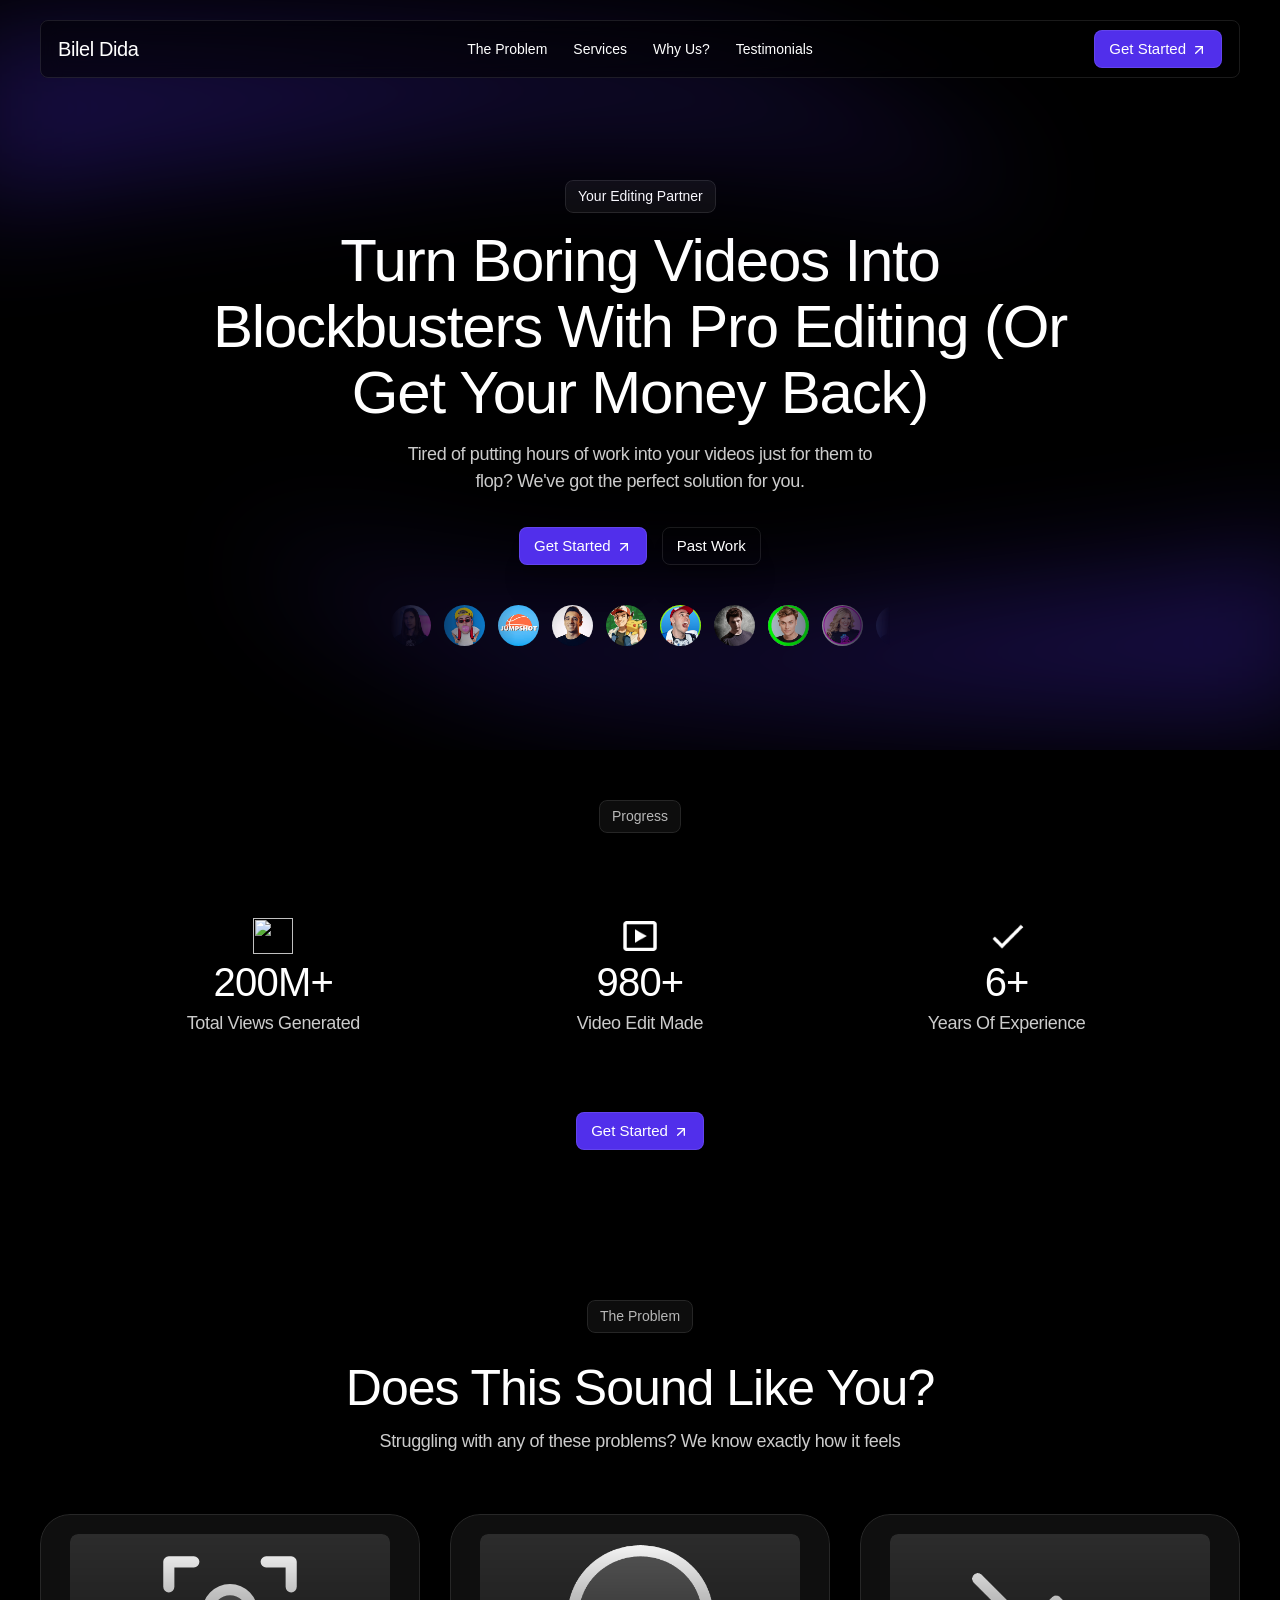
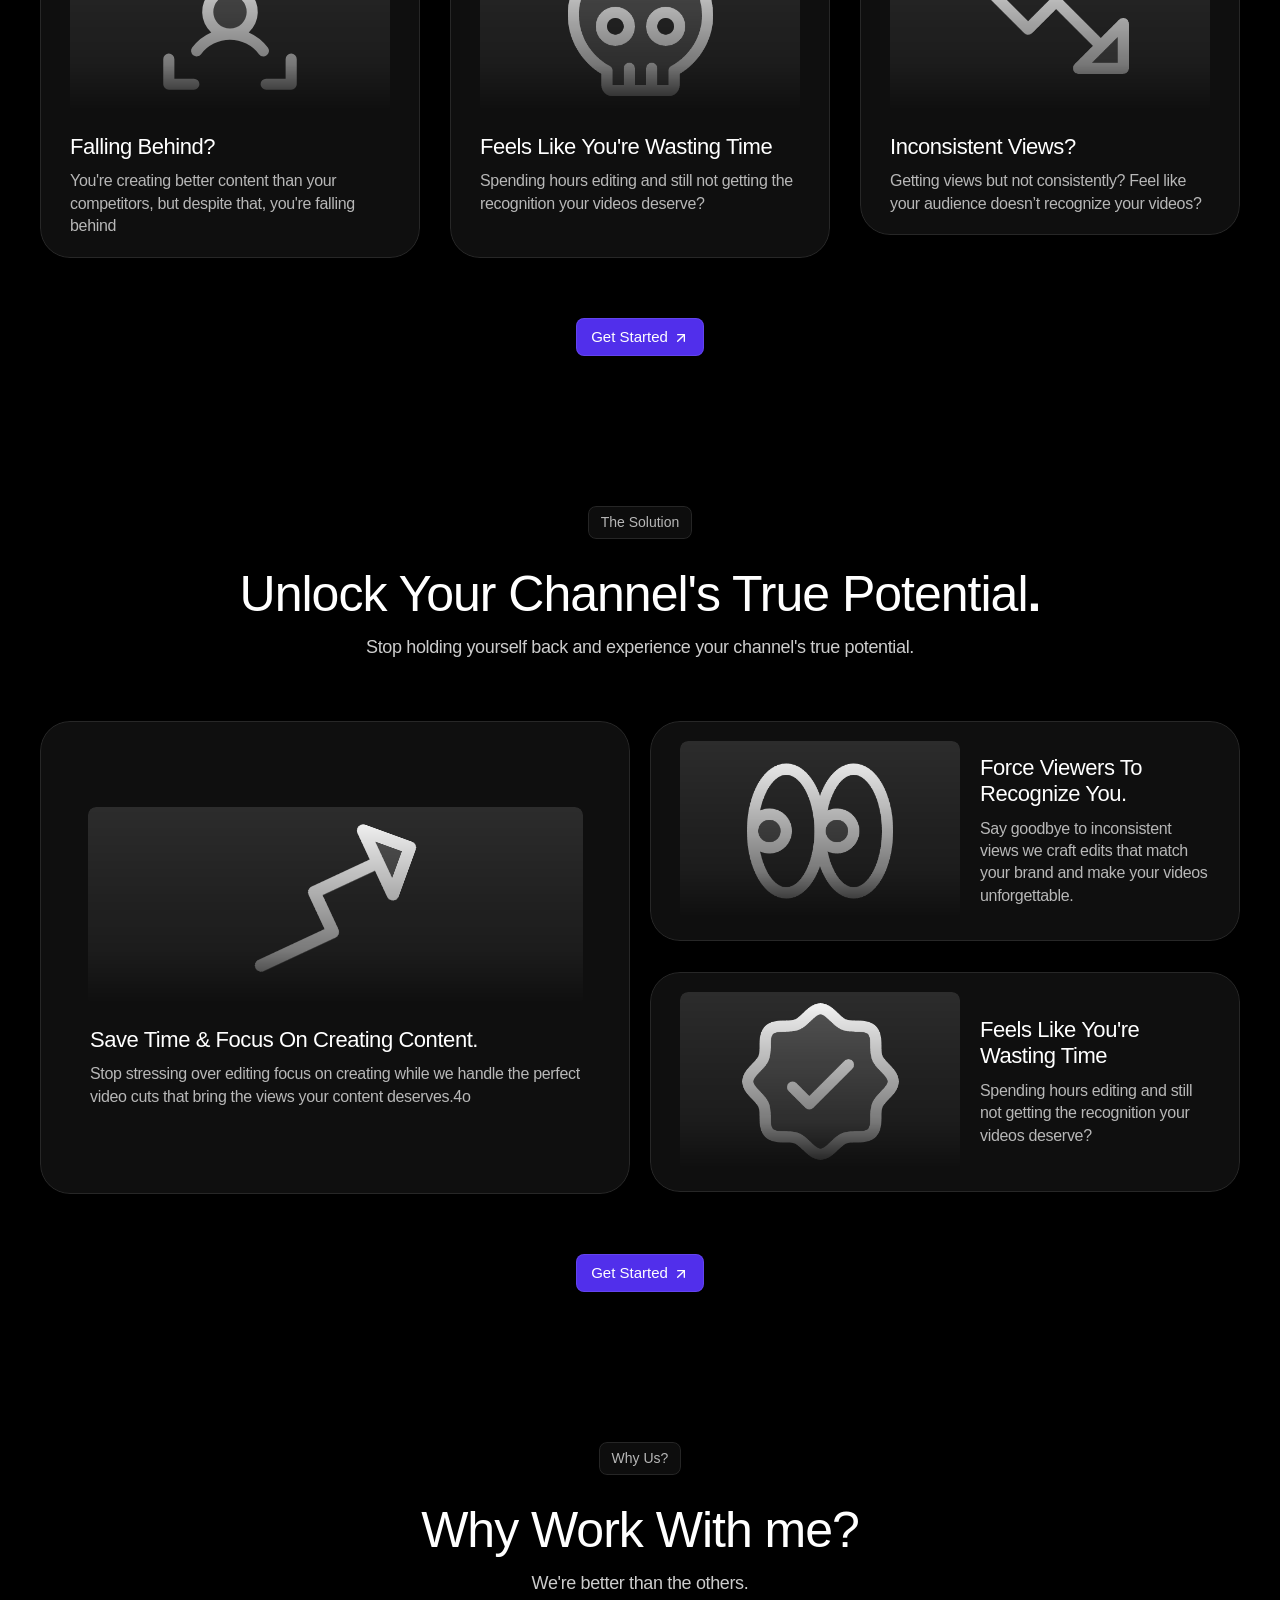
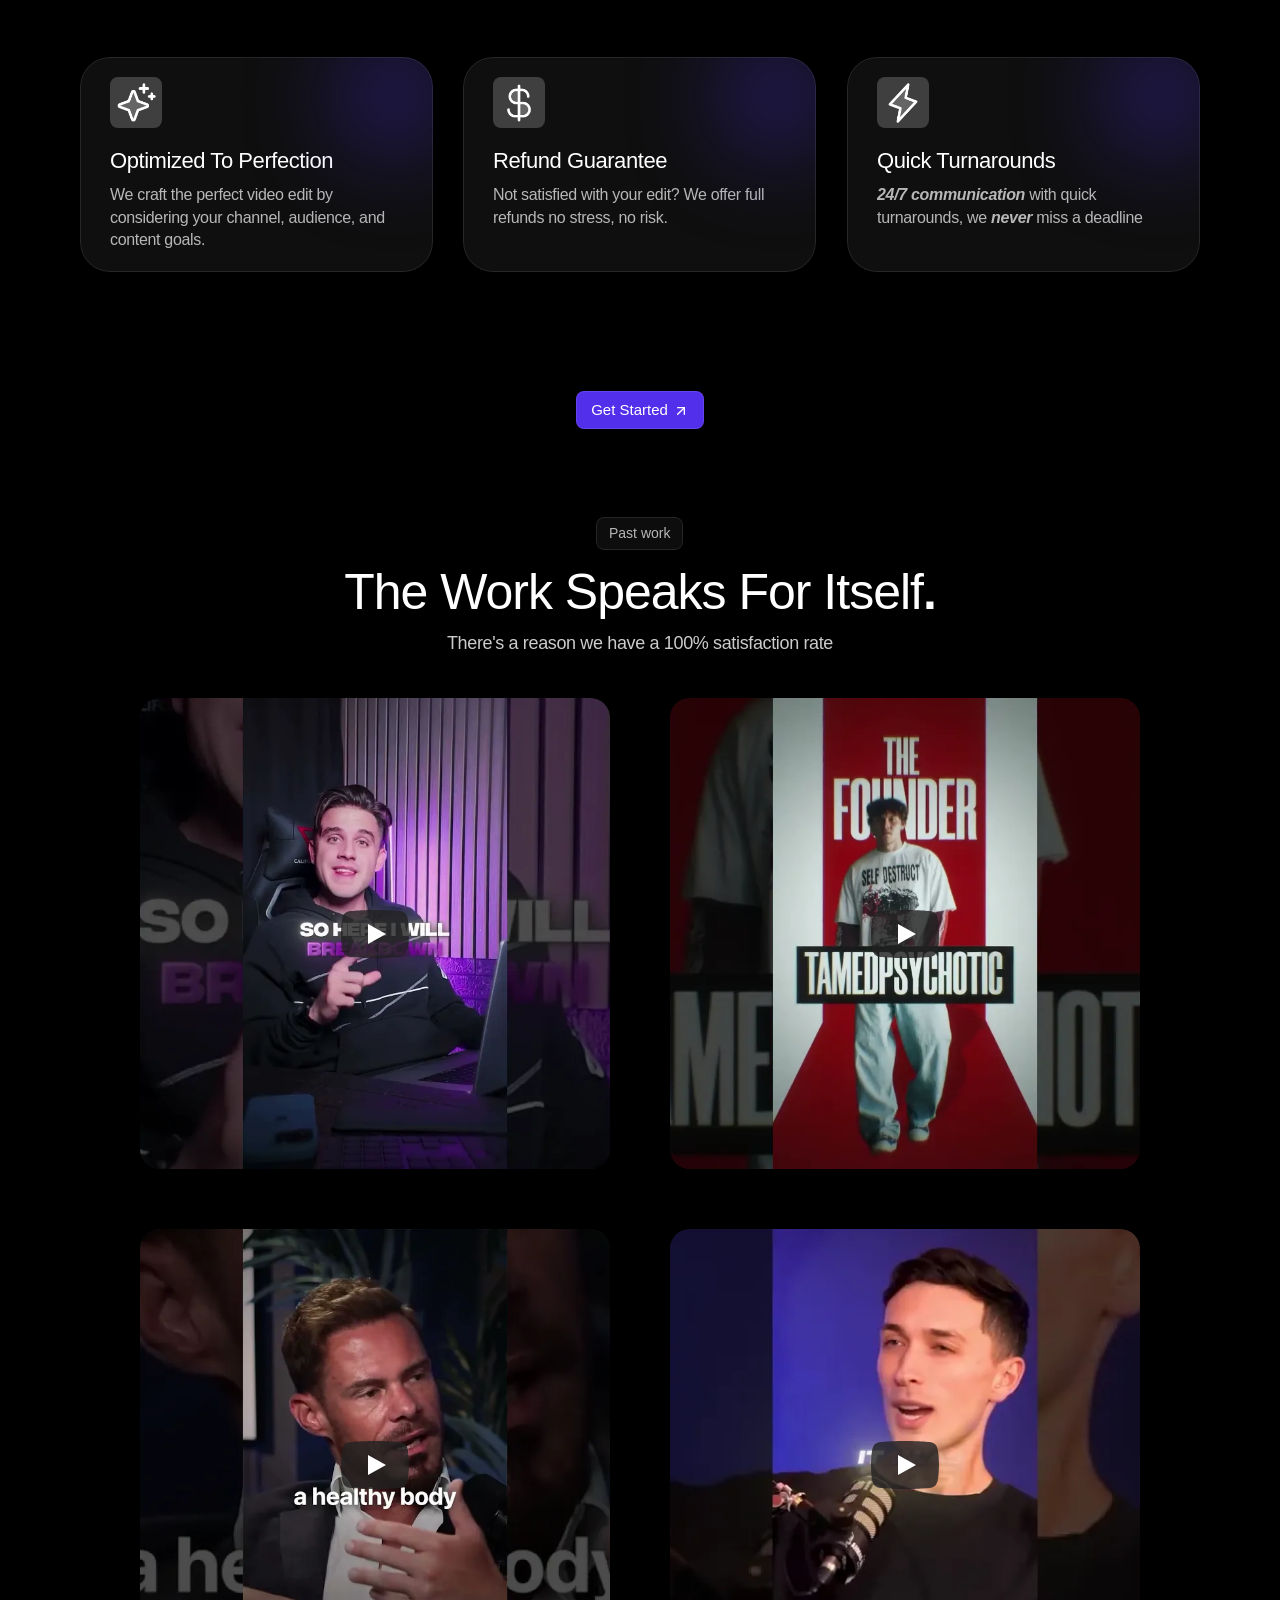
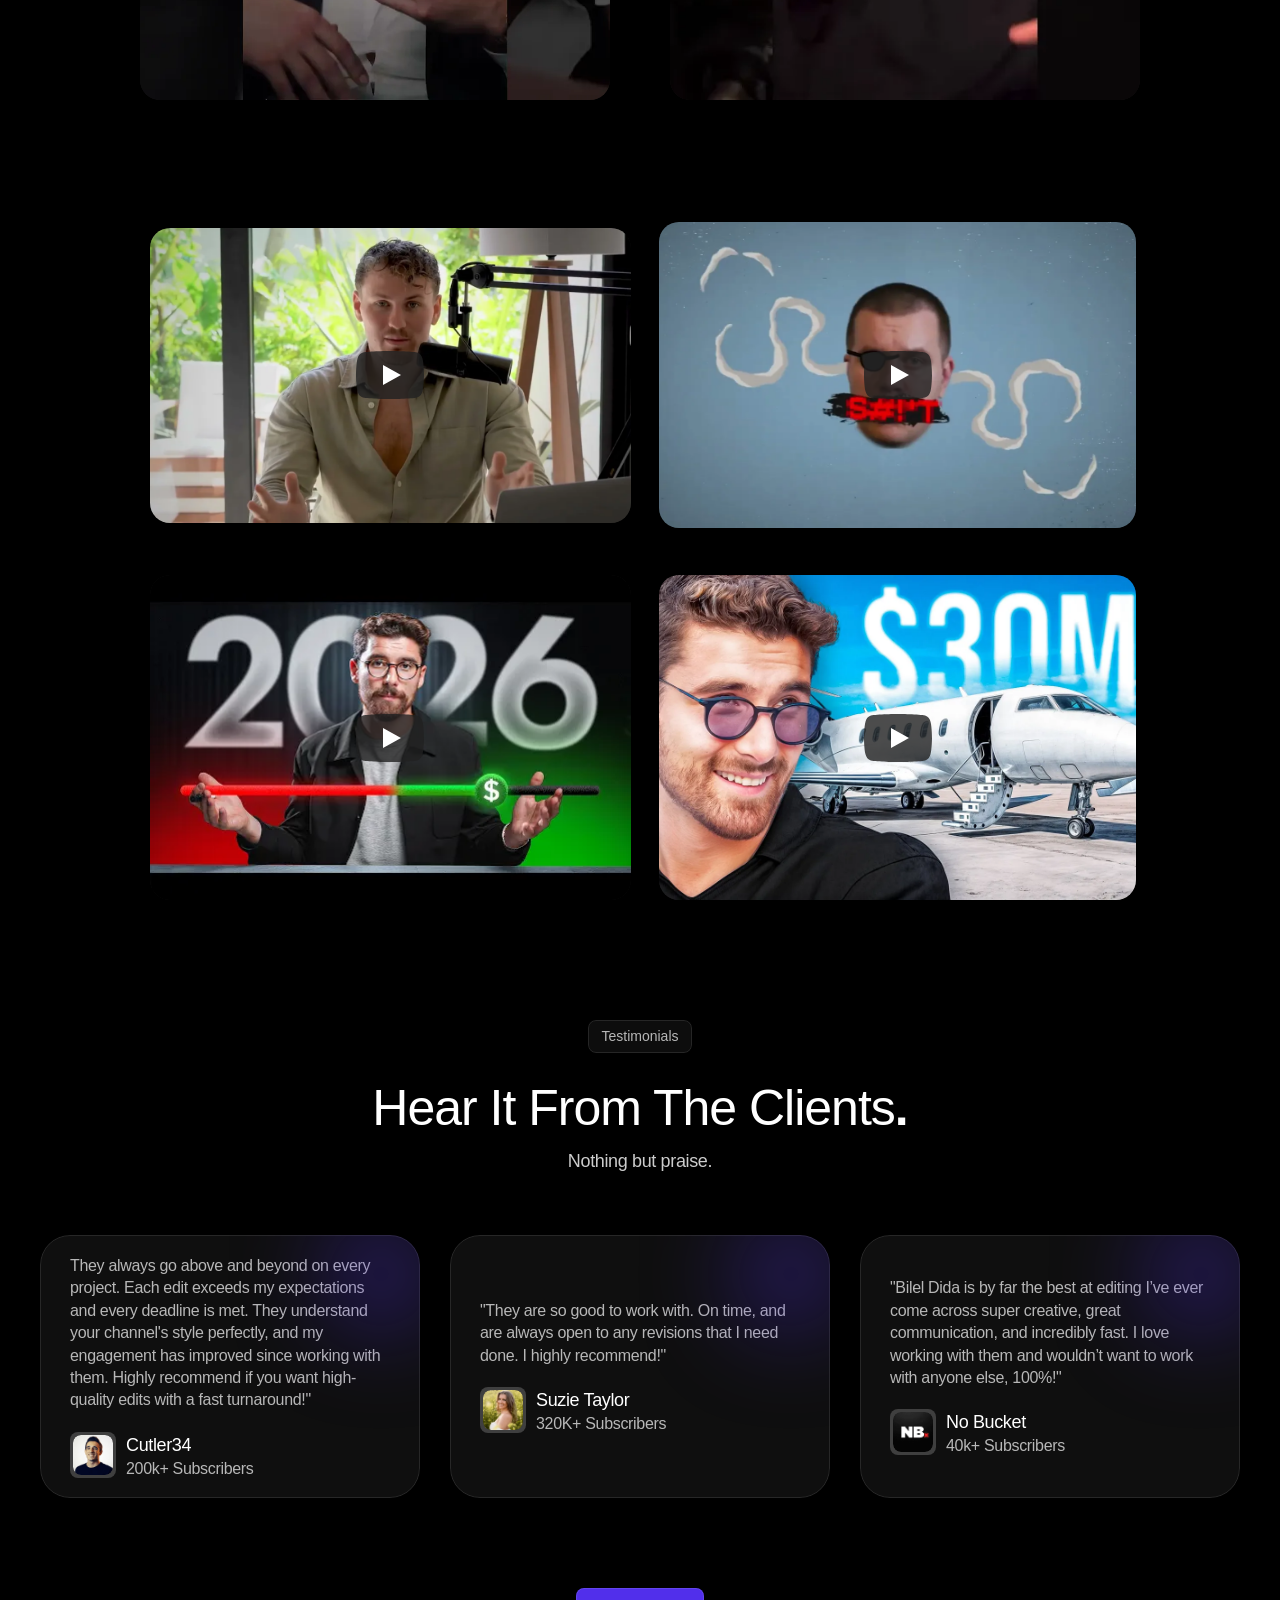
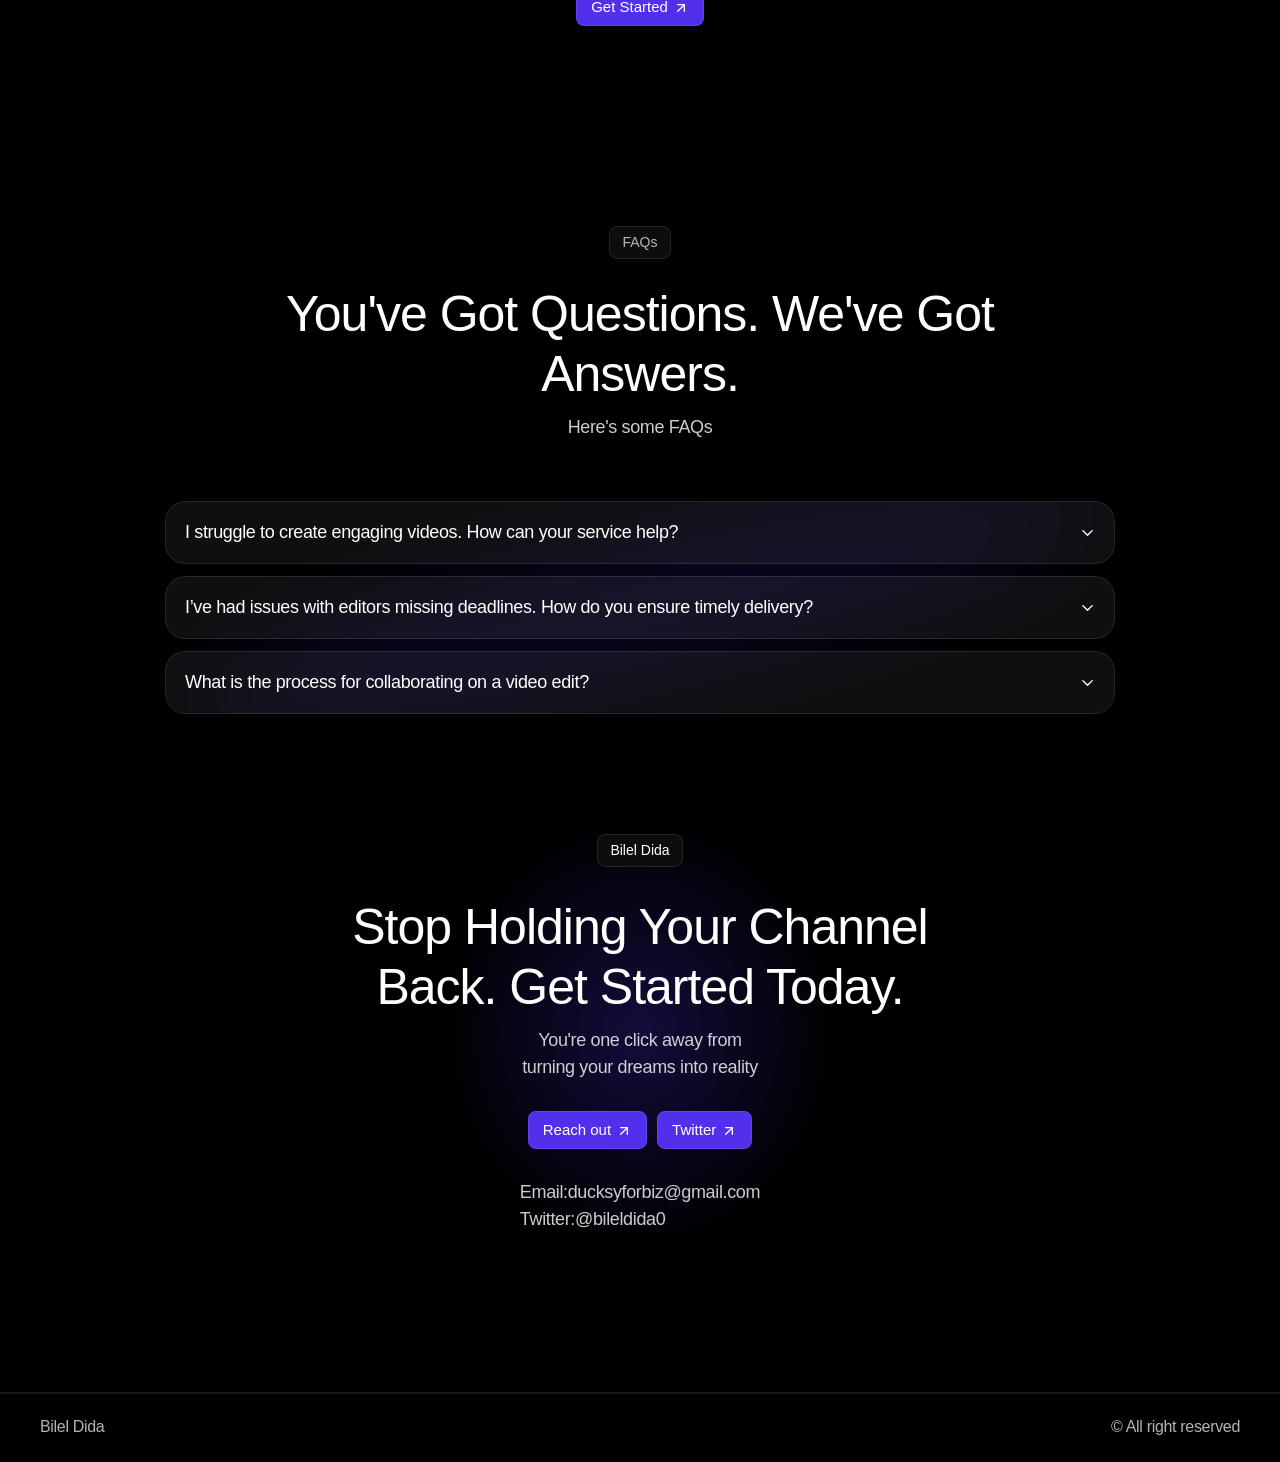
==== index.html @ e8bcdf97 "first commit" ====
<!DOCTYPE html>
<!-- saved from url=(0033)https://bileldida.framer.website/ -->
<html lang="en" class="lenis"><head><meta http-equiv="Content-Type" content="text/html; charset=UTF-8">
    
    
    
    
    <!-- Start of headStart -->
    
    <!-- End of headStart -->
    <meta name="viewport" content="width=device-width">
    <meta name="generator" content="Framer c07a8c1">
    <title>Bilel Dida</title>
    <meta name="description" content="I&#39;m Bilel Dida, the best video editor in the game I’ll transform your channel into a view generating machine If you’re struggling to get views or attention I’ve got the ultimate strategy to help you stand out in a sea of competition">
    <meta name="framer-search-index" content="https://framerusercontent.com/sites/5eOx90STNXnxfp9j3A7FW6/searchIndex-dTqCXp2DxsPP.json">
    <link href="https://framerusercontent.com/images/pCLYhoOaQGutYyhSRnwfJTlppA.jpg" rel="icon" media="(prefers-color-scheme: light)">
    <link href="https://framerusercontent.com/images/pCLYhoOaQGutYyhSRnwfJTlppA.jpg" rel="icon" media="(prefers-color-scheme: dark)">
    <!-- Open Graph / Facebook -->
    <meta property="og:type" content="website">
    <meta property="og:title" content="Bilel Dida">
    <meta property="og:description" content="I&#39;m Bilel Dida, the best video editor in the game I’ll transform your channel into a view generating machine If you’re struggling to get views or attention I’ve got the ultimate strategy to help you stand out in a sea of competition">
    <meta property="og:image" content="https://framerusercontent.com/images/pCLYhoOaQGutYyhSRnwfJTlppA.jpg">
    <!-- Twitter -->
    <meta name="twitter:card" content="summary_large_image">
    <meta name="twitter:title" content="Bilel Dida">
    <meta name="twitter:description" content="I&#39;m Bilel Dida, the best video editor in the game I’ll transform your channel into a view generating machine If you’re struggling to get views or attention I’ve got the ultimate strategy to help you stand out in a sea of competition">
    <meta name="twitter:image" content="https://framerusercontent.com/images/pCLYhoOaQGutYyhSRnwfJTlppA.jpg">
    
    <link href="https://fonts.gstatic.com/" rel="preconnect" crossorigin="">
    <meta name="robots" content="max-image-preview:large"><link rel="canonical" href="https://bileldida.framer.website/"><meta property="og:url" content="https://bileldida.framer.website/"><style data-framer-css-ssr-minified="" data-framer-components="framer-lib-cursors-host framer-fe1Wz PropertyOverrides framer-29eTa framer-520aC framer-BtUdh framer-cwn08 framer-XC06n framer-EeG1K framer-sWUNL framer-zQxPl framer-7VwST framer-A2rJT framer-ZNn6O framer-f8I3O framer-kuing framer-Xo44w framer-Kqdse framer-Hzat5 framer-pjs7r">html,body,#main{margin:0;padding:0;box-sizing:border-box}:root{-webkit-font-smoothing:antialiased;-moz-osx-font-smoothing:grayscale}*{box-sizing:border-box;-webkit-font-smoothing:inherit}h1,h2,h3,h4,h5,h6,p,figure{margin:0}body,input,textarea,select,button{font-size:12px;font-family:sans-serif}body{--token-b3ff2230-c5c0-41a8-b629-d659f479b689: rgb(0, 0, 0);--token-aea172f0-3396-4049-adec-6bcfa7c365ff: rgb(81, 47, 235);--token-92a1cea2-6d53-45ff-98da-32c110a8c3fc: rgb(255, 255, 255);--token-8c14519b-b926-46e8-8772-9a05cbede172: rgba(255, 255, 255, .7);--token-c9fc1380-5d14-49ab-960e-cc3a53f6f2d0: rgba(255, 255, 255, .06);--token-6839e435-35f3-4ab3-b723-e98c27e525bc: rgba(255, 255, 255, .1);--token-729f323b-4a85-474f-8f3a-c5c840127090: rgb(13, 13, 13);--token-667dfe34-ef33-4a0e-b107-e347ef5ffaa2: rgba(255, 255, 255, .15);--token-17c08985-425f-4b75-81e9-d1425ce278a8: rgba(255, 255, 255, .12);--token-161a5f1c-45d6-4b0d-83c5-2f276392762e: rgba(81, 47, 235, .7);--token-7d1aeb66-0d56-4f38-8bc3-f9e169a51b6e: rgba(255, 255, 255, .8);--token-061fde40-8df3-4a80-b54f-43767097cbb9: rgba(255, 255, 255, .2);--token-5e82b7fb-875b-478b-b151-baffd23609a0: rgba(255, 255, 255, .2);--token-b07f98ba-d294-46af-ad23-b848a3a1115d: rgb(49, 49, 49)}#__framer-badge-container{position:fixed;bottom:0;padding:20px;width:100%;display:flex;justify-content:right;pointer-events:none;z-index:314159}.__framer-badge{pointer-events:auto}@font-face{font-family:Outfit;font-style:normal;font-weight:300;font-display:swap;src:url(https://fonts.gstatic.com/s/outfit/v11/QGYvz_MVcBeNP4NJuktqQ4E.woff2) format("woff2");unicode-range:U+0100-02BA,U+02BD-02C5,U+02C7-02CC,U+02CE-02D7,U+02DD-02FF,U+0304,U+0308,U+0329,U+1D00-1DBF,U+1E00-1E9F,U+1EF2-1EFF,U+2020,U+20A0-20AB,U+20AD-20C0,U+2113,U+2C60-2C7F,U+A720-A7FF}@font-face{font-family:Outfit;font-style:normal;font-weight:300;font-display:swap;src:url(https://fonts.gstatic.com/s/outfit/v11/QGYvz_MVcBeNP4NJtEtq.woff2) format("woff2");unicode-range:U+0000-00FF,U+0131,U+0152-0153,U+02BB-02BC,U+02C6,U+02DA,U+02DC,U+0304,U+0308,U+0329,U+2000-206F,U+20AC,U+2122,U+2191,U+2193,U+2212,U+2215,U+FEFF,U+FFFD}@font-face{font-family:Outfit;font-style:normal;font-weight:400;font-display:swap;src:url(https://fonts.gstatic.com/s/outfit/v11/QGYvz_MVcBeNP4NJuktqQ4E.woff2) format("woff2");unicode-range:U+0100-02BA,U+02BD-02C5,U+02C7-02CC,U+02CE-02D7,U+02DD-02FF,U+0304,U+0308,U+0329,U+1D00-1DBF,U+1E00-1E9F,U+1EF2-1EFF,U+2020,U+20A0-20AB,U+20AD-20C0,U+2113,U+2C60-2C7F,U+A720-A7FF}@font-face{font-family:Outfit;font-style:normal;font-weight:400;font-display:swap;src:url(https://fonts.gstatic.com/s/outfit/v11/QGYvz_MVcBeNP4NJtEtq.woff2) format("woff2");unicode-range:U+0000-00FF,U+0131,U+0152-0153,U+02BB-02BC,U+02C6,U+02DA,U+02DC,U+0304,U+0308,U+0329,U+2000-206F,U+20AC,U+2122,U+2191,U+2193,U+2212,U+2215,U+FEFF,U+FFFD}@font-face{font-family:Outfit;font-style:normal;font-weight:500;font-display:swap;src:url(https://fonts.gstatic.com/s/outfit/v11/QGYvz_MVcBeNP4NJuktqQ4E.woff2) format("woff2");unicode-range:U+0100-02BA,U+02BD-02C5,U+02C7-02CC,U+02CE-02D7,U+02DD-02FF,U+0304,U+0308,U+0329,U+1D00-1DBF,U+1E00-1E9F,U+1EF2-1EFF,U+2020,U+20A0-20AB,U+20AD-20C0,U+2113,U+2C60-2C7F,U+A720-A7FF}@font-face{font-family:Outfit;font-style:normal;font-weight:500;font-display:swap;src:url(https://fonts.gstatic.com/s/outfit/v11/QGYvz_MVcBeNP4NJtEtq.woff2) format("woff2");unicode-range:U+0000-00FF,U+0131,U+0152-0153,U+02BB-02BC,U+02C6,U+02DA,U+02DC,U+0304,U+0308,U+0329,U+2000-206F,U+20AC,U+2122,U+2191,U+2193,U+2212,U+2215,U+FEFF,U+FFFD}@font-face{font-family:Outfit;font-style:normal;font-weight:700;font-display:swap;src:url(https://fonts.gstatic.com/s/outfit/v11/QGYvz_MVcBeNP4NJuktqQ4E.woff2) format("woff2");unicode-range:U+0100-02BA,U+02BD-02C5,U+02C7-02CC,U+02CE-02D7,U+02DD-02FF,U+0304,U+0308,U+0329,U+1D00-1DBF,U+1E00-1E9F,U+1EF2-1EFF,U+2020,U+20A0-20AB,U+20AD-20C0,U+2113,U+2C60-2C7F,U+A720-A7FF}@font-face{font-family:Outfit;font-style:normal;font-weight:700;font-display:swap;src:url(https://fonts.gstatic.com/s/outfit/v11/QGYvz_MVcBeNP4NJtEtq.woff2) format("woff2");unicode-range:U+0000-00FF,U+0131,U+0152-0153,U+02BB-02BC,U+02C6,U+02DA,U+02DC,U+0304,U+0308,U+0329,U+2000-206F,U+20AC,U+2122,U+2191,U+2193,U+2212,U+2215,U+FEFF,U+FFFD}@font-face{font-family:Inter;src:url(https://framerusercontent.com/assets/5vvr9Vy74if2I6bQbJvbw7SY1pQ.woff2);font-display:swap;font-style:normal;font-weight:400;unicode-range:U+0460-052F,U+1C80-1C88,U+20B4,U+2DE0-2DFF,U+A640-A69F,U+FE2E-FE2F}@font-face{font-family:Inter;src:url(https://framerusercontent.com/assets/EOr0mi4hNtlgWNn9if640EZzXCo.woff2);font-display:swap;font-style:normal;font-weight:400;unicode-range:U+0301,U+0400-045F,U+0490-0491,U+04B0-04B1,U+2116}@font-face{font-family:Inter;src:url(https://framerusercontent.com/assets/Y9k9QrlZAqio88Klkmbd8VoMQc.woff2);font-display:swap;font-style:normal;font-weight:400;unicode-range:U+1F00-1FFF}@font-face{font-family:Inter;src:url(https://framerusercontent.com/assets/OYrD2tBIBPvoJXiIHnLoOXnY9M.woff2);font-display:swap;font-style:normal;font-weight:400;unicode-range:U+0370-03FF}@font-face{font-family:Inter;src:url(https://framerusercontent.com/assets/JeYwfuaPfZHQhEG8U5gtPDZ7WQ.woff2);font-display:swap;font-style:normal;font-weight:400;unicode-range:U+0100-024F,U+0259,U+1E00-1EFF,U+2020,U+20A0-20AB,U+20AD-20CF,U+2113,U+2C60-2C7F,U+A720-A7FF}@font-face{font-family:Inter;src:url(https://framerusercontent.com/assets/vQyevYAyHtARFwPqUzQGpnDs.woff2);font-display:swap;font-style:normal;font-weight:400;unicode-range:U+0000-00FF,U+0131,U+0152-0153,U+02BB-02BC,U+02C6,U+02DA,U+02DC,U+2000-206F,U+2074,U+20AC,U+2122,U+2191,U+2193,U+2212,U+2215,U+FEFF,U+FFFD}@font-face{font-family:Inter;src:url(https://framerusercontent.com/assets/b6Y37FthZeALduNqHicBT6FutY.woff2);font-display:swap;font-style:normal;font-weight:400;unicode-range:U+0102-0103,U+0110-0111,U+0128-0129,U+0168-0169,U+01A0-01A1,U+01AF-01B0,U+1EA0-1EF9,U+20AB}@font-face{font-family:Inter;src:url(https://framerusercontent.com/assets/DpPBYI0sL4fYLgAkX8KXOPVt7c.woff2);font-display:swap;font-style:normal;font-weight:700;unicode-range:U+0460-052F,U+1C80-1C88,U+20B4,U+2DE0-2DFF,U+A640-A69F,U+FE2E-FE2F}@font-face{font-family:Inter;src:url(https://framerusercontent.com/assets/4RAEQdEOrcnDkhHiiCbJOw92Lk.woff2);font-display:swap;font-style:normal;font-weight:700;unicode-range:U+0301,U+0400-045F,U+0490-0491,U+04B0-04B1,U+2116}@font-face{font-family:Inter;src:url(https://framerusercontent.com/assets/1K3W8DizY3v4emK8Mb08YHxTbs.woff2);font-display:swap;font-style:normal;font-weight:700;unicode-range:U+1F00-1FFF}@font-face{font-family:Inter;src:url(https://framerusercontent.com/assets/tUSCtfYVM1I1IchuyCwz9gDdQ.woff2);font-display:swap;font-style:normal;font-weight:700;unicode-range:U+0370-03FF}@font-face{font-family:Inter;src:url(https://framerusercontent.com/assets/VgYFWiwsAC5OYxAycRXXvhze58.woff2);font-display:swap;font-style:normal;font-weight:700;unicode-range:U+0100-024F,U+0259,U+1E00-1EFF,U+2020,U+20A0-20AB,U+20AD-20CF,U+2113,U+2C60-2C7F,U+A720-A7FF}@font-face{font-family:Inter;src:url(https://framerusercontent.com/assets/DXD0Q7LSl7HEvDzucnyLnGBHM.woff2);font-display:swap;font-style:normal;font-weight:700;unicode-range:U+0000-00FF,U+0131,U+0152-0153,U+02BB-02BC,U+02C6,U+02DA,U+02DC,U+2000-206F,U+2074,U+20AC,U+2122,U+2191,U+2193,U+2212,U+2215,U+FEFF,U+FFFD}@font-face{font-family:Inter;src:url(https://framerusercontent.com/assets/GIryZETIX4IFypco5pYZONKhJIo.woff2);font-display:swap;font-style:normal;font-weight:700;unicode-range:U+0102-0103,U+0110-0111,U+0128-0129,U+0168-0169,U+01A0-01A1,U+01AF-01B0,U+1EA0-1EF9,U+20AB}@font-face{font-family:Inter;src:url(https://framerusercontent.com/assets/H89BbHkbHDzlxZzxi8uPzTsp90.woff2);font-display:swap;font-style:italic;font-weight:700;unicode-range:U+0460-052F,U+1C80-1C88,U+20B4,U+2DE0-2DFF,U+A640-A69F,U+FE2E-FE2F}@font-face{font-family:Inter;src:url(https://framerusercontent.com/assets/u6gJwDuwB143kpNK1T1MDKDWkMc.woff2);font-display:swap;font-style:italic;font-weight:700;unicode-range:U+0301,U+0400-045F,U+0490-0491,U+04B0-04B1,U+2116}@font-face{font-family:Inter;src:url(https://framerusercontent.com/assets/43sJ6MfOPh1LCJt46OvyDuSbA6o.woff2);font-display:swap;font-style:italic;font-weight:700;unicode-range:U+1F00-1FFF}@font-face{font-family:Inter;src:url(https://framerusercontent.com/assets/wccHG0r4gBDAIRhfHiOlq6oEkqw.woff2);font-display:swap;font-style:italic;font-weight:700;unicode-range:U+0370-03FF}@font-face{font-family:Inter;src:url(https://framerusercontent.com/assets/WZ367JPwf9bRW6LdTHN8rXgSjw.woff2);font-display:swap;font-style:italic;font-weight:700;unicode-range:U+0100-024F,U+0259,U+1E00-1EFF,U+2020,U+20A0-20AB,U+20AD-20CF,U+2113,U+2C60-2C7F,U+A720-A7FF}@font-face{font-family:Inter;src:url(https://framerusercontent.com/assets/QxmhnWTzLtyjIiZcfaLIJ8EFBXU.woff2);font-display:swap;font-style:italic;font-weight:700;unicode-range:U+0000-00FF,U+0131,U+0152-0153,U+02BB-02BC,U+02C6,U+02DA,U+02DC,U+2000-206F,U+2074,U+20AC,U+2122,U+2191,U+2193,U+2212,U+2215,U+FEFF,U+FFFD}@font-face{font-family:Inter;src:url(https://framerusercontent.com/assets/2A4Xx7CngadFGlVV4xrO06OBHY.woff2);font-display:swap;font-style:italic;font-weight:700;unicode-range:U+0102-0103,U+0110-0111,U+0128-0129,U+0168-0169,U+01A0-01A1,U+01AF-01B0,U+1EA0-1EF9,U+20AB}@font-face{font-family:Inter;src:url(https://framerusercontent.com/assets/CfMzU8w2e7tHgF4T4rATMPuWosA.woff2);font-display:swap;font-style:italic;font-weight:400;unicode-range:U+0460-052F,U+1C80-1C88,U+20B4,U+2DE0-2DFF,U+A640-A69F,U+FE2E-FE2F}@font-face{font-family:Inter;src:url(https://framerusercontent.com/assets/867QObYax8ANsfX4TGEVU9YiCM.woff2);font-display:swap;font-style:italic;font-weight:400;unicode-range:U+0301,U+0400-045F,U+0490-0491,U+04B0-04B1,U+2116}@font-face{font-family:Inter;src:url(https://framerusercontent.com/assets/Oyn2ZbENFdnW7mt2Lzjk1h9Zb9k.woff2);font-display:swap;font-style:italic;font-weight:400;unicode-range:U+1F00-1FFF}@font-face{font-family:Inter;src:url(https://framerusercontent.com/assets/cdAe8hgZ1cMyLu9g005pAW3xMo.woff2);font-display:swap;font-style:italic;font-weight:400;unicode-range:U+0370-03FF}@font-face{font-family:Inter;src:url(https://framerusercontent.com/assets/DOfvtmE1UplCq161m6Hj8CSQYg.woff2);font-display:swap;font-style:italic;font-weight:400;unicode-range:U+0100-024F,U+0259,U+1E00-1EFF,U+2020,U+20A0-20AB,U+20AD-20CF,U+2113,U+2C60-2C7F,U+A720-A7FF}@font-face{font-family:Inter;src:url(https://framerusercontent.com/assets/vFzuJY0c65av44uhEKB6vyjFMg.woff2);font-display:swap;font-style:italic;font-weight:400;unicode-range:U+0000-00FF,U+0131,U+0152-0153,U+02BB-02BC,U+02C6,U+02DA,U+02DC,U+2000-206F,U+2074,U+20AC,U+2122,U+2191,U+2193,U+2212,U+2215,U+FEFF,U+FFFD}@font-face{font-family:Inter;src:url(https://framerusercontent.com/assets/tKtBcDnBMevsEEJKdNGhhkLzYo.woff2);font-display:swap;font-style:italic;font-weight:400;unicode-range:U+0102-0103,U+0110-0111,U+0128-0129,U+0168-0169,U+01A0-01A1,U+01AF-01B0,U+1EA0-1EF9,U+20AB}@font-face{font-family:Satoshi;src:url(https://framerusercontent.com/third-party-assets/fontshare/wf/TTX2Z3BF3P6Y5BQT3IV2VNOK6FL22KUT/7QYRJOI3JIMYHGY6CH7SOIFRQLZOLNJ6/KFIAZD4RUMEZIYV6FQ3T3GP5PDBDB6JY.woff2);font-display:swap;font-style:normal;font-weight:400}@font-face{font-family:Outfit Placeholder;src:local("Arial");ascent-override:99.94%;descent-override:25.98%;line-gap-override:0%;size-adjust:100.06%}@font-face{font-family:Inter Placeholder;src:local("Arial");ascent-override:89.79%;descent-override:22.36%;line-gap-override:0%;size-adjust:107.89%}@font-face{font-family:Satoshi Placeholder;src:local("Arial");ascent-override:102.23%;descent-override:24.29%;line-gap-override:10.12%;size-adjust:98.8%}body{--framer-will-change-override: none}@supports (background: -webkit-named-image(i)) and (not (grid-template-rows: subgrid)){body{--framer-will-change-override: transform}}[data-framer-component-type]{position:absolute}[data-framer-component-type=Text]{cursor:inherit}[data-framer-component-text-autosized] *{white-space:pre}[data-framer-component-type=Text]>*{text-align:var(--framer-text-alignment, start)}[data-framer-component-type=Text] span span,[data-framer-component-type=Text] p span,[data-framer-component-type=Text] h1 span,[data-framer-component-type=Text] h2 span,[data-framer-component-type=Text] h3 span,[data-framer-component-type=Text] h4 span,[data-framer-component-type=Text] h5 span,[data-framer-component-type=Text] h6 span{display:block}[data-framer-component-type=Text] span span span,[data-framer-component-type=Text] p span span,[data-framer-component-type=Text] h1 span span,[data-framer-component-type=Text] h2 span span,[data-framer-component-type=Text] h3 span span,[data-framer-component-type=Text] h4 span span,[data-framer-component-type=Text] h5 span span,[data-framer-component-type=Text] h6 span span{display:unset}[data-framer-component-type=Text] div div span,[data-framer-component-type=Text] a div span,[data-framer-component-type=Text] span span span,[data-framer-component-type=Text] p span span,[data-framer-component-type=Text] h1 span span,[data-framer-component-type=Text] h2 span span,[data-framer-component-type=Text] h3 span span,[data-framer-component-type=Text] h4 span span,[data-framer-component-type=Text] h5 span span,[data-framer-component-type=Text] h6 span span,[data-framer-component-type=Text] a{font-family:var(--font-family);font-style:var(--font-style);font-weight:min(calc(var(--framer-font-weight-increase, 0) + var(--font-weight, 400)),900);color:var(--text-color);letter-spacing:var(--letter-spacing);font-size:var(--font-size);text-transform:var(--text-transform);text-decoration:var(--text-decoration);line-height:var(--line-height)}[data-framer-component-type=Text] div div span,[data-framer-component-type=Text] a div span,[data-framer-component-type=Text] span span span,[data-framer-component-type=Text] p span span,[data-framer-component-type=Text] h1 span span,[data-framer-component-type=Text] h2 span span,[data-framer-component-type=Text] h3 span span,[data-framer-component-type=Text] h4 span span,[data-framer-component-type=Text] h5 span span,[data-framer-component-type=Text] h6 span span,[data-framer-component-type=Text] a{--font-family: var(--framer-font-family);--font-style: var(--framer-font-style);--font-weight: var(--framer-font-weight);--text-color: var(--framer-text-color);--letter-spacing: var(--framer-letter-spacing);--font-size: var(--framer-font-size);--text-transform: var(--framer-text-transform);--text-decoration: var(--framer-text-decoration);--line-height: var(--framer-line-height)}[data-framer-component-type=Text] a,[data-framer-component-type=Text] a div span,[data-framer-component-type=Text] a span span span,[data-framer-component-type=Text] a p span span,[data-framer-component-type=Text] a h1 span span,[data-framer-component-type=Text] a h2 span span,[data-framer-component-type=Text] a h3 span span,[data-framer-component-type=Text] a h4 span span,[data-framer-component-type=Text] a h5 span span,[data-framer-component-type=Text] a h6 span span{--font-family: var(--framer-link-font-family, var(--framer-font-family));--font-style: var(--framer-link-font-style, var(--framer-font-style));--font-weight: var(--framer-link-font-weight, var(--framer-font-weight));--text-color: var(--framer-link-text-color, var(--framer-text-color));--font-size: var(--framer-link-font-size, var(--framer-font-size));--text-transform: var(--framer-link-text-transform, var(--framer-text-transform));--text-decoration: var(--framer-link-text-decoration, var(--framer-text-decoration))}[data-framer-component-type=Text] a:hover,[data-framer-component-type=Text] a div span:hover,[data-framer-component-type=Text] a span span span:hover,[data-framer-component-type=Text] a p span span:hover,[data-framer-component-type=Text] a h1 span span:hover,[data-framer-component-type=Text] a h2 span span:hover,[data-framer-component-type=Text] a h3 span span:hover,[data-framer-component-type=Text] a h4 span span:hover,[data-framer-component-type=Text] a h5 span span:hover,[data-framer-component-type=Text] a h6 span span:hover{--font-family: var(--framer-link-hover-font-family, var(--framer-link-font-family, var(--framer-font-family)));--font-style: var(--framer-link-hover-font-style, var(--framer-link-font-style, var(--framer-font-style)));--font-weight: var(--framer-link-hover-font-weight, var(--framer-link-font-weight, var(--framer-font-weight)));--text-color: var(--framer-link-hover-text-color, var(--framer-link-text-color, var(--framer-text-color)));--font-size: var(--framer-link-hover-font-size, var(--framer-link-font-size, var(--framer-font-size)));--text-transform: var(--framer-link-hover-text-transform, var(--framer-link-text-transform, var(--framer-text-transform)));--text-decoration: var(--framer-link-hover-text-decoration, var(--framer-link-text-decoration, var(--framer-text-decoration)))}[data-framer-component-type=Text].isCurrent a,[data-framer-component-type=Text].isCurrent a div span,[data-framer-component-type=Text].isCurrent a span span span,[data-framer-component-type=Text].isCurrent a p span span,[data-framer-component-type=Text].isCurrent a h1 span span,[data-framer-component-type=Text].isCurrent a h2 span span,[data-framer-component-type=Text].isCurrent a h3 span span,[data-framer-component-type=Text].isCurrent a h4 span span,[data-framer-component-type=Text].isCurrent a h5 span span,[data-framer-component-type=Text].isCurrent a h6 span span{--font-family: var(--framer-link-current-font-family, var(--framer-link-font-family, var(--framer-font-family)));--font-style: var(--framer-link-current-font-style, var(--framer-link-font-style, var(--framer-font-style)));--font-weight: var(--framer-link-current-font-weight, var(--framer-link-font-weight, var(--framer-font-weight)));--text-color: var(--framer-link-current-text-color, var(--framer-link-text-color, var(--framer-text-color)));--font-size: var(--framer-link-current-font-size, var(--framer-link-font-size, var(--framer-font-size)));--text-transform: var(--framer-link-current-text-transform, var(--framer-link-text-transform, var(--framer-text-transform)));--text-decoration: var(--framer-link-current-text-decoration, var(--framer-link-text-decoration, var(--framer-text-decoration)))}p.framer-text,div.framer-text,figure.framer-text,h1.framer-text,h2.framer-text,h3.framer-text,h4.framer-text,h5.framer-text,h6.framer-text,ol.framer-text,ul.framer-text{margin:0;padding:0}p.framer-text,div.framer-text,h1.framer-text,h2.framer-text,h3.framer-text,h4.framer-text,h5.framer-text,h6.framer-text,li.framer-text,ol.framer-text,ul.framer-text,span.framer-text:not([data-text-fill]){font-family:var(--framer-blockquote-font-family, var(--framer-font-family, Inter, Inter Placeholder, sans-serif));font-style:var(--framer-blockquote-font-style, var(--framer-font-style, normal));font-weight:var(--framer-blockquote-font-weight, var(--framer-font-weight, 400));color:var(--framer-blockquote-text-color, var(--framer-text-color, #000));font-size:calc(var(--framer-blockquote-font-size, var(--framer-font-size, 16px)) * var(--framer-font-size-scale, 1));letter-spacing:var(--framer-blockquote-letter-spacing, var(--framer-letter-spacing, 0));text-transform:var(--framer-blockquote-text-transform, var(--framer-text-transform, none));text-decoration:var(--framer-blockquote-text-decoration, var(--framer-text-decoration, none));line-height:var(--framer-blockquote-line-height, var(--framer-line-height, 1.2em));text-align:var(--framer-blockquote-text-alignment, var(--framer-text-alignment, start));-webkit-text-stroke-width:var(--framer-text-stroke-width, initial);-webkit-text-stroke-color:var(--framer-text-stroke-color, initial);-moz-font-feature-settings:var(--framer-font-open-type-features, initial);-webkit-font-feature-settings:var(--framer-font-open-type-features, initial);font-feature-settings:var(--framer-font-open-type-features, initial);font-variation-settings:var(--framer-font-variation-axes, normal);text-wrap:var(--framer-text-wrap-override, var(--framer-text-wrap))}@supports not (color: color(display-p3 1 1 1)){p.framer-text,div.framer-text,h1.framer-text,h2.framer-text,h3.framer-text,h4.framer-text,h5.framer-text,h6.framer-text,li.framer-text,ol.framer-text,ul.framer-text,span.framer-text:not([data-text-fill]){color:var(--framer-blockquote-text-color-rgb, var(--framer-blockquote-text-color, var(--framer-text-color-rgb, var(--framer-text-color, #000))));-webkit-text-stroke-color:var(--framer-text-stroke-color-rgb, var(--framer-text-stroke-color, initial))}}.framer-fit-text .framer-text{white-space:nowrap;white-space-collapse:preserve}strong.framer-text{font-family:var(--framer-blockquote-font-family-bold, var(--framer-font-family-bold));font-style:var(--framer-blockquote-font-style-bold, var(--framer-font-style-bold));font-weight:var(--framer-blockquote-font-weight-bold, var(--framer-font-weight-bold, bolder));font-variation-settings:var(--framer-blockquote-font-variation-axes-bold, var(--framer-font-variation-axes-bold))}em.framer-text{font-family:var(--framer-blockquote-font-family-italic, var(--framer-font-family-italic));font-style:var(--framer-blockquote-font-style-italic, var(--framer-font-style-italic, italic));font-weight:var(--framer-blockquote-font-weight-italic, var(--framer-font-weight-italic));font-variation-settings:var(--framer-blockquote-font-variation-axes-italic, var(--framer-font-variation-axes-italic))}em.framer-text>strong.framer-text{font-family:var(--framer-blockquote-font-family-bold-italic, var(--framer-font-family-bold-italic));font-style:var(--framer-blockquote-font-style-bold-italic, var(--framer-font-style-bold-italic, italic));font-weight:var(--framer-blockquote-font-weight-bold-italic, var(--framer-font-weight-bold-italic, bolder));font-variation-settings:var(--framer-blockquote-font-variation-axes-bold-italic, var(--framer-font-variation-axes-bold-italic))}p.framer-text:not(:first-child),div.framer-text:not(:first-child),h1.framer-text:not(:first-child),h2.framer-text:not(:first-child),h3.framer-text:not(:first-child),h4.framer-text:not(:first-child),h5.framer-text:not(:first-child),h6.framer-text:not(:first-child),ol.framer-text:not(:first-child),ul.framer-text:not(:first-child),blockquote.framer-text:not(:first-child),table.framer-text:not(:first-child),figure.framer-text:not(:first-child),.framer-image.framer-text:not(:first-child){margin-top:var(--framer-blockquote-paragraph-spacing, var(--framer-paragraph-spacing, 0))}li.framer-text>ul.framer-text:nth-child(2),li.framer-text>ol.framer-text:nth-child(2){margin-top:0}.framer-text[data-text-fill]{display:inline-block;background-clip:text;-webkit-background-clip:text;-webkit-text-fill-color:transparent;padding:max(0em,calc(calc(1.3em - var(--framer-blockquote-line-height, var(--framer-line-height, 1.3em))) / 2));margin:min(0em,calc(calc(1.3em - var(--framer-blockquote-line-height, var(--framer-line-height, 1.3em))) / -2))}code.framer-text,code.framer-text span.framer-text:not([data-text-fill]){font-family:var(--framer-code-font-family, var(--framer-font-family, Inter, Inter Placeholder, sans-serif));font-style:var(--framer-blockquote-font-style, var(--framer-code-font-style, var(--framer-font-style, normal)));font-weight:var(--framer-blockquote-font-weight, var(--framer-code-font-weight, var(--framer-font-weight, 400)));color:var(--framer-blockquote-text-color, var(--framer-code-text-color, var(--framer-text-color, #000)));font-size:calc(var(--framer-blockquote-font-size, var(--framer-font-size, 16px)) * var(--framer-font-size-scale, 1));letter-spacing:var(--framer-blockquote-letter-spacing, var(--framer-letter-spacing, 0));line-height:var(--framer-blockquote-line-height, var(--framer-line-height, 1.2em))}@supports not (color: color(display-p3 1 1 1)){code.framer-text,code.framer-text span.framer-text:not([data-text-fill]){color:var(--framer-blockquote-text-color-rgb, var(--framer-blockquote-text-color, var(--framer-code-text-color-rgb, var(--framer-code-text-color, var(--framer-text-color-rgb, var(--framer-text-color, #000))))))}}blockquote.framer-text{margin-block-start:initial;margin-block-end:initial;margin-inline-start:initial;margin-inline-end:initial;unicode-bidi:initial}a.framer-text,a.framer-text span.framer-text:not([data-text-fill]),span.framer-text[data-nested-link],span.framer-text[data-nested-link] span.framer-text:not([data-text-fill]){font-family:var(--framer-blockquote-font-family, var(--framer-link-font-family, var(--framer-font-family, Inter, Inter Placeholder, sans-serif)));font-style:var(--framer-blockquote-font-style, var(--framer-link-font-style, var(--framer-font-style, normal)));font-weight:var(--framer-blockquote-font-weight, var(--framer-link-font-weight, var(--framer-font-weight, 400)));color:var(--framer-blockquote-text-color, var(--framer-link-text-color, var(--framer-text-color, #000)));font-size:calc(var(--framer-blockquote-font-size, var(--framer-font-size, 16px)) * var(--framer-font-size-scale, 1));text-transform:var(--framer-blockquote-text-transform, var(--framer-link-text-transform, var(--framer-text-transform, none)));text-decoration:var(--framer-blockquote-text-decoration, var(--framer-link-text-decoration, var(--framer-text-decoration, none)));cursor:var(--framer-custom-cursors, pointer)}@supports not (color: color(display-p3 1 1 1)){a.framer-text,a.framer-text span.framer-text:not([data-text-fill]),span.framer-text[data-nested-link],span.framer-text[data-nested-link] span.framer-text:not([data-text-fill]){color:var(--framer-blockquote-text-color-rgb, var(--framer-blockquote-text-color, var(--framer-link-text-color-rgb, var(--framer-link-text-color, var(--framer-text-color-rgb, var(--framer-text-color, #000))))))}}code.framer-text a.framer-text,code.framer-text a.framer-text span.framer-text:not([data-text-fill]),code.framer-text span.framer-text[data-nested-link],code.framer-text span.framer-text[data-nested-link] span.framer-text:not([data-text-fill]){font-family:var(--framer-code-font-family, var(--framer-font-family, Inter, Inter Placeholder, sans-serif));font-style:var(--framer-blockquote-font-style, var(--framer-code-font-style, var(--framer-font-style, normal)));font-weight:var(--framer-blockquote-font-weight, var(--framer-code-font-weight, var(--framer-font-weight, 400)));color:var(--framer-blockquote-text-color, var(--framer-link-text-color, var(--framer-code-text-color, var(--framer-text-color, #000))));font-size:calc(var(--framer-blockquote-font-size, var(--framer-font-size, 16px)) * var(--framer-font-size-scale, 1))}@supports not (color: color(display-p3 1 1 1)){code.framer-text a.framer-text,code.framer-text a.framer-text span.framer-text:not([data-text-fill]),code.framer-text span.framer-text[data-nested-link],code.framer-text span.framer-text[data-nested-link] span.framer-text:not([data-text-fill]){color:var(--framer-blockquote-text-color-rgb, var(--framer-blockquote-text-color, var(--framer-link-text-color-rgb, var(--framer-link-text-color, var(--framer-code-text-color-rgb, var(--framer-code-text-color, var(--framer-text-color-rgb, var(--framer-text-color, #000))))))))}}a.framer-text:hover,a.framer-text:hover span.framer-text:not([data-text-fill]),span.framer-text[data-nested-link]:hover,span.framer-text[data-nested-link]:hover span.framer-text:not([data-text-fill]){font-family:var(--framer-link-hover-font-family, var(--framer-blockquote-font-family, var(--framer-link-font-family, var(--framer-font-family, Inter, Inter Placeholder, sans-serif))));font-style:var(--framer-link-hover-font-style, var(--framer-blockquote-font-style, var(--framer-link-font-style, var(--framer-font-style, normal))));font-weight:var(--framer-link-hover-font-weight, var(--framer-blockquote-font-weight, var(--framer-link-font-weight, var(--framer-font-weight, 400))));color:var(--framer-link-hover-text-color, var(--framer-blockquote-text-color, var(--framer-link-text-color, var(--framer-text-color, #000))));font-size:calc(var(--framer-link-hover-font-size, var(--framer-blockquote-font-size, var(--framer-font-size, 16px))) * var(--framer-font-size-scale, 1));text-transform:var(--framer-link-hover-text-transform, var(--framer-blockquote-text-transform, var(--framer-link-text-transform, var(--framer-text-transform, none))));text-decoration:var(--framer-link-hover-text-decoration, var(--framer-blockquote-text-decoration, var(--framer-link-text-decoration, var(--framer-text-decoration, none))))}@supports not (color: color(display-p3 1 1 1)){a.framer-text:hover,a.framer-text:hover span.framer-text:not([data-text-fill]),span.framer-text[data-nested-link]:hover,span.framer-text[data-nested-link]:hover span.framer-text:not([data-text-fill]){color:var(--framer-link-hover-text-color-rgb, var(--framer-link-hover-text-color, var(--framer-blockquote-text-color-rgb, var(--framer-blockquote-text-color, var(--framer-link-text-color-rgb, var(--framer-link-text-color, var(--framer-text-color-rgb, var(--framer-text-color, #000))))))))}}code.framer-text a.framer-text:hover,code.framer-text a.framer-text:hover span.framer-text:not([data-text-fill]),code.framer-text span.framer-text[data-nested-link]:hover,code.framer-text span.framer-text[data-nested-link]:hover span.framer-text:not([data-text-fill]){font-family:var(var(--framer-code-font-family, var(--framer-font-family, Inter, Inter Placeholder, sans-serif)));font-style:var(--framer-blockquote-font-style, var(--framer-code-font-style, var(--framer-font-style, normal)));font-weight:var(--framer-blockquote-font-weight, var(--framer-code-font-weight, var(--framer-font-weight, 400)));color:var(--framer-link-hover-text-color, var(--framer-blockquote-text-color, var(--framer-link-text-color, var(--framer-code-text-color, var(--framer-text-color, #000)))));font-size:calc(var(--framer-link-hover-font-size, var(--framer-blockquote-font-size, var(--framer-link-font-size, var(--framer-font-size, 16px)))) * var(--framer-font-size-scale, 1))}@supports not (color: color(display-p3 1 1 1)){code.framer-text a.framer-text:hover,code.framer-text a.framer-text:hover span.framer-text:not([data-text-fill]),code.framer-text span.framer-text[data-nested-link]:hover,code.framer-text span.framer-text[data-nested-link]:hover span.framer-text:not([data-text-fill]){color:var(--framer-link-hover-text-color-rgb, var(--framer-link-hover-text-color, var(--framer-blockquote-text-color-rgb, var(--framer-blockquote-text-color, var(--framer-link-text-color-rgb, var(--framer-link-text-color, var(--framer-text-color-rgb, var(--framer-text-color, #000))))))))}}a.framer-text[data-framer-page-link-current],a.framer-text[data-framer-page-link-current] span.framer-text:not([data-text-fill]),span.framer-text[data-framer-page-link-current],span.framer-text[data-framer-page-link-current] span.framer-text:not([data-text-fill]){font-family:var(--framer-link-current-font-family, var(--framer-link-font-family, var(--framer-font-family, Inter, Inter Placeholder, sans-serif)));font-style:var(--framer-link-current-font-style, var(--framer-link-font-style, var(--framer-font-style, normal)));font-weight:var(--framer-link-current-font-weight, var(--framer-link-font-weight, var(--framer-font-weight, 400)));color:var(--framer-link-current-text-color, var(--framer-link-text-color, var(--framer-text-color, #000)));font-size:calc(var(--framer-link-current-font-size, var(--framer-link-font-size, var(--framer-font-size, 16px))) * var(--framer-font-size-scale, 1));text-transform:var(--framer-link-current-text-transform, var(--framer-link-text-transform, var(--framer-text-transform, none)));text-decoration:var(--framer-link-current-text-decoration, var(--framer-link-text-decoration, var(--framer-text-decoration, none)))}@supports not (color: color(display-p3 1 1 1)){a.framer-text[data-framer-page-link-current],a.framer-text[data-framer-page-link-current] span.framer-text:not([data-text-fill]),span.framer-text[data-framer-page-link-current],span.framer-text[data-framer-page-link-current] span.framer-text:not([data-text-fill]){color:var(--framer-link-current-text-color-rgb, var(--framer-link-current-text-color, var(--framer-link-text-color-rgb, var(--framer-link-text-color, var(--framer-text-color-rgb, var(--framer-text-color, #000))))))}}code.framer-text a.framer-text[data-framer-page-link-current],code.framer-text a.framer-text[data-framer-page-link-current] span.framer-text:not([data-text-fill]),code.framer-text span.framer-text[data-framer-page-link-current],code.framer-text span.framer-text[data-framer-page-link-current] span.framer-text:not([data-text-fill]){font-family:var(--framer-code-font-family, var(--framer-font-family, Inter, Inter Placeholder, sans-serif));font-style:var(--framer-code-font-style, var(--framer-font-style, normal));font-weight:var(--framer-code-font-weight, var(--framer-font-weight, 400));color:var(--framer-link-current-text-color, var(--framer-link-text-color, var(--framer-code-text-color, var(--framer-text-color, #000))));font-size:calc(var(--framer-link-current-font-size, var(--framer-link-font-size, var(--framer-font-size, 16px))) * var(--framer-font-size-scale, 1))}@supports not (color: color(display-p3 1 1 1)){code.framer-text a.framer-text[data-framer-page-link-current],code.framer-text a.framer-text[data-framer-page-link-current] span.framer-text:not([data-text-fill]),code.framer-text span.framer-text[data-framer-page-link-current],code.framer-text span.framer-text[data-framer-page-link-current] span.framer-text:not([data-text-fill]){color:var(--framer-link-current-text-color-rgb, var(--framer-link-current-text-color, var(--framer-link-text-color-rgb, var(--framer-link-text-color, var(--framer-code-text-color-rgb, var(--framer-code-text-color, var(--framer-text-color-rgb, var(--framer-text-color, #000))))))))}}a.framer-text[data-framer-page-link-current]:hover,a.framer-text[data-framer-page-link-current]:hover span.framer-text:not([data-text-fill]),span.framer-text[data-framer-page-link-current]:hover,span.framer-text[data-framer-page-link-current]:hover span.framer-text:not([data-text-fill]){font-family:var(--framer-link-hover-font-family, var(--framer-link-current-font-family, var(--framer-link-font-family, var(--framer-font-family, Inter, Inter Placeholder, sans-serif))));font-style:var(--framer-link-hover-font-style, var(--framer-link-current-font-style, var(--framer-link-font-style, var(--framer-font-style, normal))));font-weight:var(--framer-link-hover-font-weight, var(--framer-link-current-font-weight, var(--framer-link-font-weight, var(--framer-font-weight, 400))));color:var(--framer-link-hover-text-color, var(--framer-link-current-text-color, var(--framer-link-text-color, var(--framer-text-color, #000))));font-size:calc(var(--framer-link-hover-font-size, var(--framer-link-current-font-size, var(--framer-link-font-size, var(--framer-font-size, 16px)))) * var(--framer-font-size-scale, 1));text-transform:var(--framer-link-hover-text-transform, var(--framer-link-current-text-transform, var(--framer-link-text-transform, var(--framer-text-transform, none))));text-decoration:var(--framer-link-hover-text-decoration, var(--framer-link-current-text-decoration, var(--framer-link-text-decoration, var(--framer-text-decoration, none))))}@supports not (color: color(display-p3 1 1 1)){a.framer-text[data-framer-page-link-current]:hover,a.framer-text[data-framer-page-link-current]:hover span.framer-text:not([data-text-fill]),span.framer-text[data-framer-page-link-current]:hover,span.framer-text[data-framer-page-link-current]:hover span.framer-text:not([data-text-fill]){color:var(--framer-link-hover-text-color-rgb, var(--framer-link-hover-text-color, var(--framer-link-current-text-color-rgb, var(--framer-link-current-text-color, var(--framer-link-text-color-rgb, var(--framer-link-text-color, var(--framer-code-text-color-rgb, var(--framer-code-text-color, var(--framer-text-color-rgb, var(--framer-text-color, #000))))))))))}}code.framer-text a.framer-text[data-framer-page-link-current]:hover,code.framer-text a.framer-text[data-framer-page-link-current]:hover span.framer-text:not([data-text-fill]),code.framer-text span.framer-text[data-framer-page-link-current]:hover,code.framer-text span.framer-text[data-framer-page-link-current]:hover span.framer-text:not([data-text-fill]){font-family:var(--framer-code-font-family, var(--framer-font-family, Inter, Inter Placeholder, sans-serif));font-style:var(--framer-code-font-style, var(--framer-font-style, normal));font-weight:var(--framer-code-font-weight, var(--framer-font-weight, 400));color:var(--framer-link-hover-text-color, var(--framer-link-current-text-color, var(--framer-link-text-color, var(--framer-code-text-color, var(--framer-text-color, #000)))));font-size:calc(var(--framer-link-hover-font-size, var(--framer-link-current-font-size, var(--framer-link-font-size, var(--framer-font-size, 16px)))) * var(--framer-font-size-scale, 1))}@supports not (color: color(display-p3 1 1 1)){code.framer-text a.framer-text[data-framer-page-link-current]:hover,code.framer-text a.framer-text[data-framer-page-link-current]:hover span.framer-text:not([data-text-fill]),code.framer-text span.framer-text[data-framer-page-link-current]:hover,code.framer-text span.framer-text[data-framer-page-link-current]:hover span.framer-text:not([data-text-fill]){color:var(--framer-link-hover-text-color-rgb, var(--framer-link-hover-text-color, var(--framer-link-current-text-color-rgb, var(--framer-link-current-text-color, var(--framer-link-text-color-rgb, var(--framer-link-text-color, var(--framer-code-text-color-rgb, var(--framer-code-text-color, var(--framer-text-color-rgb, var(--framer-text-color, #000))))))))))}}.framer-image.framer-text{display:block;max-width:100%;height:auto}.text-styles-preset-reset.framer-text{--framer-font-family: Inter, Inter Placeholder, sans-serif;--framer-font-style: normal;--framer-font-weight: 500;--framer-text-color: #000;--framer-font-size: 16px;--framer-letter-spacing: 0;--framer-text-transform: none;--framer-text-decoration: none;--framer-line-height: 1.2em;--framer-text-alignment: start;--framer-font-open-type-features: normal}ol.framer-text{--list-style-type: decimal}ul.framer-text,ol.framer-text{padding-left:3ch;position:relative}li.framer-text{counter-increment:list-item;list-style:none}ol.framer-text>li.framer-text:before{position:absolute;left:0;content:counter(list-item,var(--list-style-type)) ".";font-variant-numeric:tabular-nums}ol.framer-text>li.framer-text:nth-last-child(n+100),ol.framer-text>li.framer-text:nth-last-child(n+100)~li{padding-left:1ch}ol.framer-text>li.framer-text:nth-last-child(n+1000),ol.framer-text>li.framer-text:nth-last-child(n+1000)~li{padding-left:2ch}ol.framer-text>li.framer-text:nth-last-child(n+10000),ol.framer-text>li.framer-text:nth-last-child(n+10000)~li{padding-left:3ch}ol.framer-text>li.framer-text:nth-last-child(n+100000),ol.framer-text>li.framer-text:nth-last-child(n+100000)~li{padding-left:4ch}ol.framer-text>li.framer-text:nth-last-child(n+1000000),ol.framer-text>li.framer-text:nth-last-child(n+1000000)~li{padding-left:5ch}ul.framer-text>li.framer-text:before{position:absolute;left:0;content:"\2022"}.framer-table-wrapper{overflow-x:auto}table.framer-text,.framer-table-wrapper table.framer-text{border-collapse:separate;border-spacing:0;table-layout:auto;word-break:normal;width:100%}td.framer-text,th.framer-text{min-width:16ch;vertical-align:top}.framer-text-module[style*=aspect-ratio]>:first-child{width:100%}@supports not (aspect-ratio: 1){.framer-text-module[style*=aspect-ratio]{position:relative}}@supports not (aspect-ratio: 1){.framer-text-module[style*=aspect-ratio]:before{content:"";display:block;padding-bottom:calc(100% / calc(var(--aspect-ratio)))}}@supports not (aspect-ratio: 1){.framer-text-module[style*=aspect-ratio]>:first-child{position:absolute;top:0;left:0;height:100%}}[data-framer-component-type=DeprecatedRichText]{cursor:inherit}[data-framer-component-type=DeprecatedRichText] .text-styles-preset-reset{--framer-font-family: Inter, Inter Placeholder, sans-serif;--framer-font-style: normal;--framer-font-weight: 500;--framer-text-color: #000;--framer-font-size: 16px;--framer-letter-spacing: 0;--framer-text-transform: none;--framer-text-decoration: none;--framer-line-height: 1.2em;--framer-text-alignment: start;--framer-font-open-type-features: normal;--font-variation-settings: normal}[data-framer-component-type=DeprecatedRichText] p,[data-framer-component-type=DeprecatedRichText] div,[data-framer-component-type=DeprecatedRichText] h1,[data-framer-component-type=DeprecatedRichText] h2,[data-framer-component-type=DeprecatedRichText] h3,[data-framer-component-type=DeprecatedRichText] h4,[data-framer-component-type=DeprecatedRichText] h5,[data-framer-component-type=DeprecatedRichText] h6{margin:0;padding:0}[data-framer-component-type=DeprecatedRichText] p,[data-framer-component-type=DeprecatedRichText] div,[data-framer-component-type=DeprecatedRichText] h1,[data-framer-component-type=DeprecatedRichText] h2,[data-framer-component-type=DeprecatedRichText] h3,[data-framer-component-type=DeprecatedRichText] h4,[data-framer-component-type=DeprecatedRichText] h5,[data-framer-component-type=DeprecatedRichText] h6,[data-framer-component-type=DeprecatedRichText] li,[data-framer-component-type=DeprecatedRichText] ol,[data-framer-component-type=DeprecatedRichText] ul,[data-framer-component-type=DeprecatedRichText] span:not([data-text-fill]){font-family:var(--framer-font-family, Inter, Inter Placeholder, sans-serif);font-style:var(--framer-font-style, normal);font-weight:var(--framer-font-weight, 400);color:var(--framer-text-color, #000);font-size:var(--framer-font-size, 16px);letter-spacing:var(--framer-letter-spacing, 0);text-transform:var(--framer-text-transform, none);text-decoration:var(--framer-text-decoration, none);line-height:var(--framer-line-height, 1.2em);text-align:var(--framer-text-alignment, start)}[data-framer-component-type=DeprecatedRichText] p:not(:first-child),[data-framer-component-type=DeprecatedRichText] div:not(:first-child),[data-framer-component-type=DeprecatedRichText] h1:not(:first-child),[data-framer-component-type=DeprecatedRichText] h2:not(:first-child),[data-framer-component-type=DeprecatedRichText] h3:not(:first-child),[data-framer-component-type=DeprecatedRichText] h4:not(:first-child),[data-framer-component-type=DeprecatedRichText] h5:not(:first-child),[data-framer-component-type=DeprecatedRichText] h6:not(:first-child),[data-framer-component-type=DeprecatedRichText] ol:not(:first-child),[data-framer-component-type=DeprecatedRichText] ul:not(:first-child),[data-framer-component-type=DeprecatedRichText] .framer-image:not(:first-child){margin-top:var(--framer-paragraph-spacing, 0)}[data-framer-component-type=DeprecatedRichText] span[data-text-fill]{display:inline-block;background-clip:text;-webkit-background-clip:text;-webkit-text-fill-color:transparent}[data-framer-component-type=DeprecatedRichText] a,[data-framer-component-type=DeprecatedRichText] a span:not([data-text-fill]){font-family:var(--framer-link-font-family, var(--framer-font-family, Inter, Inter Placeholder, sans-serif));font-style:var(--framer-link-font-style, var(--framer-font-style, normal));font-weight:var(--framer-link-font-weight, var(--framer-font-weight, 400));color:var(--framer-link-text-color, var(--framer-text-color, #000));font-size:var(--framer-link-font-size, var(--framer-font-size, 16px));text-transform:var(--framer-link-text-transform, var(--framer-text-transform, none));text-decoration:var(--framer-link-text-decoration, var(--framer-text-decoration, none))}[data-framer-component-type=DeprecatedRichText] a:hover,[data-framer-component-type=DeprecatedRichText] a:hover span:not([data-text-fill]){font-family:var(--framer-link-hover-font-family, var(--framer-link-font-family, var(--framer-font-family, Inter, Inter Placeholder, sans-serif)));font-style:var(--framer-link-hover-font-style, var(--framer-link-font-style, var(--framer-font-style, normal)));font-weight:var(--framer-link-hover-font-weight, var(--framer-link-font-weight, var(--framer-font-weight, 400)));color:var(--framer-link-hover-text-color, var(--framer-link-text-color, var(--framer-text-color, #000)));font-size:var(--framer-link-hover-font-size, var(--framer-link-font-size, var(--framer-font-size, 16px)));text-transform:var(--framer-link-hover-text-transform, var(--framer-link-text-transform, var(--framer-text-transform, none)));text-decoration:var(--framer-link-hover-text-decoration, var(--framer-link-text-decoration, var(--framer-text-decoration, none)))}[data-framer-component-type=DeprecatedRichText] a[data-framer-page-link-current],[data-framer-component-type=DeprecatedRichText] a[data-framer-page-link-current] span:not([data-text-fill]):not([data-nested-link]){font-family:var(--framer-link-current-font-family, var(--framer-link-font-family, var(--framer-font-family, Inter, Inter Placeholder, sans-serif)));font-style:var(--framer-link-current-font-style, var(--framer-link-font-style, var(--framer-font-style, normal)));font-weight:var(--framer-link-current-font-weight, var(--framer-link-font-weight, var(--framer-font-weight, 400)));color:var(--framer-link-current-text-color, var(--framer-link-text-color, var(--framer-text-color, #000)));font-size:var(--framer-link-current-font-size, var(--framer-link-font-size, var(--framer-font-size, 16px)));text-transform:var(--framer-link-current-text-transform, var(--framer-link-text-transform, var(--framer-text-transform, none)));text-decoration:var(--framer-link-current-text-decoration, var(--framer-link-text-decoration, var(--framer-text-decoration, none)))}[data-framer-component-type=DeprecatedRichText] a[data-framer-page-link-current]:hover,[data-framer-component-type=DeprecatedRichText] a[data-framer-page-link-current]:hover span:not([data-text-fill]):not([data-nested-link]){font-family:var(--framer-link-hover-font-family, var(--framer-link-current-font-family, var(--framer-link-font-family, var(--framer-font-family, Inter, Inter Placeholder, sans-serif))));font-style:var(--framer-link-hover-font-style, var(--framer-link-current-font-style, var(--framer-link-font-style, var(--framer-font-style, normal))));font-weight:var(--framer-link-hover-font-weight, var(--framer-link-current-font-weight, var(--framer-link-font-weight, var(--framer-font-weight, 400))));color:var(--framer-link-hover-text-color, var(--framer-link-current-text-color, var(--framer-link-text-color, var(--framer-text-color, #000))));font-size:var(--framer-link-hover-font-size, var(--framer-link-current-font-size, var(--framer-link-font-size, var(--framer-font-size, 16px))));text-transform:var(--framer-link-hover-text-transform, var(--framer-link-current-text-transform, var(--framer-link-text-transform, var(--framer-text-transform, none))));text-decoration:var(--framer-link-hover-text-decoration, var(--framer-link-current-text-decoration, var(--framer-link-text-decoration, var(--framer-text-decoration, none))))}[data-framer-component-type=DeprecatedRichText] strong{font-weight:bolder}[data-framer-component-type=DeprecatedRichText] em{font-style:italic}[data-framer-component-type=DeprecatedRichText] .framer-image{display:block;max-width:100%;height:auto}[data-framer-component-type=DeprecatedRichText] ul,[data-framer-component-type=DeprecatedRichText] ol{display:table;width:100%;padding-left:0;margin:0}[data-framer-component-type=DeprecatedRichText] li{display:table-row;counter-increment:list-item;list-style:none}[data-framer-component-type=DeprecatedRichText] ol>li:before{display:table-cell;width:2.25ch;box-sizing:border-box;padding-right:.75ch;content:counter(list-item) ".";white-space:nowrap}[data-framer-component-type=DeprecatedRichText] ul>li:before{display:table-cell;width:2.25ch;box-sizing:border-box;padding-right:.75ch;content:"\2022"}:not([data-framer-generated])>[data-framer-stack-content-wrapper]>*,:not([data-framer-generated])>[data-framer-stack-content-wrapper]>[data-framer-component-type],:not([data-framer-generated])>[data-framer-stack-content-wrapper]>[data-framer-legacy-stack-gap-enabled]>*,:not([data-framer-generated])>[data-framer-stack-content-wrapper]>[data-framer-legacy-stack-gap-enabled]>[data-framer-component-type]{position:relative}.flexbox-gap-not-supported [data-framer-legacy-stack-gap-enabled=true]>*,[data-framer-legacy-stack-gap-enabled=true][data-framer-stack-flexbox-gap=false]{margin-top:calc(var(--stack-gap-y) / 2);margin-bottom:calc(var(--stack-gap-y) / 2);margin-right:calc(var(--stack-gap-x) / 2);margin-left:calc(var(--stack-gap-x) / 2)}[data-framer-stack-content-wrapper][data-framer-stack-gap-enabled=true]{row-gap:var(--stack-native-row-gap);column-gap:var(--stack-native-column-gap)}.flexbox-gap-not-supported [data-framer-stack-content-wrapper][data-framer-stack-gap-enabled=true]{row-gap:unset;column-gap:unset}.flexbox-gap-not-supported [data-framer-stack-direction-reverse=false] [data-framer-legacy-stack-gap-enabled=true]>*:first-child,[data-framer-stack-direction-reverse=false] [data-framer-legacy-stack-gap-enabled=true][data-framer-stack-flexbox-gap=false]>*:first-child,.flexbox-gap-not-supported [data-framer-stack-direction-reverse=true] [data-framer-legacy-stack-gap-enabled=true]>*:last-child,[data-framer-stack-direction-reverse=true] [data-framer-legacy-stack-gap-enabled=true][data-framer-stack-flexbox-gap=false]>*:last-child{margin-top:0;margin-left:0}.flexbox-gap-not-supported [data-framer-stack-direction-reverse=false] [data-framer-legacy-stack-gap-enabled=true]>*:last-child,[data-framer-stack-direction-reverse=false] [data-framer-legacy-stack-gap-enabled=true][data-framer-stack-flexbox-gap=false]>*:last-child,.flexbox-gap-not-supported [data-framer-stack-direction-reverse=true] [data-framer-legacy-stack-gap-enabled=true]>*:first-child,[data-framer-stack-direction-reverse=true] [data-framer-legacy-stack-gap-enabled=true][data-framer-stack-flexbox-gap=false]>*:first-child{margin-right:0;margin-bottom:0}NavigationContainer [data-framer-component-type=NavigationContainer]>*,[data-framer-component-type=NavigationContainer]>[data-framer-component-type]{position:relative}[data-framer-component-type=Scroll]::-webkit-scrollbar{display:none}[data-framer-component-type=ScrollContentWrapper]>*{position:relative}[data-framer-component-type=NativeScroll]{-webkit-overflow-scrolling:touch}[data-framer-component-type=NativeScroll]>*{position:relative}[data-framer-component-type=NativeScroll].direction-both{overflow-x:scroll;overflow-y:scroll}[data-framer-component-type=NativeScroll].direction-vertical{overflow-x:hidden;overflow-y:scroll}[data-framer-component-type=NativeScroll].direction-horizontal{overflow-x:scroll;overflow-y:hidden}[data-framer-component-type=NativeScroll].direction-vertical>*{width:100%!important}[data-framer-component-type=NativeScroll].direction-horizontal>*{height:100%!important}[data-framer-component-type=NativeScroll].scrollbar-hidden::-webkit-scrollbar{display:none}[data-framer-component-type=PageContentWrapper]>*,[data-framer-component-type=PageContentWrapper]>[data-framer-component-type]{position:relative}[data-framer-component-type=DeviceComponent].no-device>*{width:100%!important;height:100%!important}[data-is-present=false],[data-is-present=false] *{pointer-events:none!important}[data-framer-cursor=pointer]{cursor:pointer}[data-framer-cursor=grab]{cursor:grab}[data-framer-cursor=grab]:active{cursor:grabbing}[data-framer-component-type=Frame] *,[data-framer-component-type=Stack] *{pointer-events:auto}[data-framer-generated] *{pointer-events:unset}.svgContainer svg{display:block}[data-reset=button]{border-width:0;padding:0;background:none}[data-hide-scrollbars=true]::-webkit-scrollbar{width:0px;height:0px}[data-hide-scrollbars=true]::-webkit-scrollbar-thumb{background:transparent}[data-hide-scrollbars=true]{scrollbar-width:none}.framer-cursor-none,.framer-cursor-none *{cursor:none!important}.framer-pointer-events-none,.framer-pointer-events-none *{pointer-events:none!important}.framer-fe1Wz.framer-lux5qc,.framer-fe1Wz .framer-lux5qc{display:block}.framer-fe1Wz.framer-72rtr7{align-content:center;align-items:center;background-color:var(--token-b3ff2230-c5c0-41a8-b629-d659f479b689, #000000);display:flex;flex-direction:column;flex-wrap:nowrap;gap:0px;height:min-content;justify-content:flex-start;overflow:hidden;padding:0;position:relative;width:1200px}.framer-fe1Wz .framer-1ijn6i0-container{flex:none;height:auto;left:50%;position:fixed;top:0;transform:translate(-50%);width:100%;z-index:4}.framer-fe1Wz .framer-1elrgar{align-content:center;align-items:center;display:flex;flex:none;flex-direction:column;flex-wrap:nowrap;gap:35px;height:min-content;justify-content:center;overflow:hidden;padding:180px 40px 100px;position:relative;width:100%}.framer-fe1Wz .framer-1d8v1ml,.framer-fe1Wz .framer-15phvb2{align-content:center;align-items:center;display:flex;flex:none;flex-direction:column;flex-wrap:nowrap;gap:15px;height:min-content;justify-content:center;overflow:visible;padding:0;position:relative;width:100%}.framer-fe1Wz .framer-1jernvo-container{flex:none;height:auto;position:relative;width:auto;will-change:var(--framer-will-change-effect-override, transform);z-index:1}.framer-fe1Wz .framer-k9y4gn{align-content:center;align-items:center;display:flex;flex:none;flex-direction:column;flex-wrap:nowrap;gap:32px;height:min-content;justify-content:center;overflow:visible;padding:0;position:relative;width:100%}.framer-fe1Wz .framer-1kx55rp{--framer-link-text-color: #0099ff;--framer-link-text-decoration: underline;--framer-paragraph-spacing: 0px;flex:none;height:auto;max-width:900px;pointer-events:none;position:relative;white-space:pre-wrap;width:100%;will-change:var(--framer-will-change-effect-override, transform);word-break:break-word;word-wrap:break-word;z-index:1}.framer-fe1Wz .framer-14ptijr{--framer-link-text-color: #0099ff;--framer-link-text-decoration: underline;flex:none;height:auto;max-width:500px;position:relative;white-space:pre-wrap;width:100%;will-change:var(--framer-will-change-effect-override, transform);word-break:break-word;word-wrap:break-word;z-index:1}.framer-fe1Wz .framer-1wviaoo{align-content:center;align-items:center;display:flex;flex:none;flex-direction:row;flex-wrap:nowrap;gap:15px;height:min-content;justify-content:center;overflow:visible;padding:0;position:relative;width:min-content;will-change:var(--framer-will-change-effect-override, transform);z-index:2}.framer-fe1Wz .framer-150jjgm-container,.framer-fe1Wz .framer-1g7wbnb-container{flex:none;height:auto;position:relative;width:auto;z-index:1}.framer-fe1Wz .framer-1to47m6-container{flex:none;height:50px;max-width:500px;position:relative;width:100%;will-change:var(--framer-will-change-effect-override, transform);z-index:2}.framer-fe1Wz .framer-1mo9adw,.framer-fe1Wz .framer-1msp4bo,.framer-fe1Wz .framer-1jj2d3a,.framer-fe1Wz .framer-bzm213,.framer-fe1Wz .framer-xu5n0c,.framer-fe1Wz .framer-5twi1l,.framer-fe1Wz .framer-ez8bfd,.framer-fe1Wz .framer-1v8q8x4,.framer-fe1Wz .framer-4xkt5n{aspect-ratio:1 / 1;border-radius:25px;height:var(--framer-aspect-ratio-supported, 41px);overflow:visible;position:relative;width:41px}.framer-fe1Wz .framer-k2agex{-webkit-filter:blur(60px);bottom:30px;filter:blur(60px);flex:none;height:184px;opacity:.55;overflow:hidden;position:absolute;right:-46px;width:1085px;will-change:var(--framer-will-change-effect-override, transform);z-index:1}.framer-fe1Wz .framer-1gx2yjh,.framer-fe1Wz .framer-1bxiv65{flex:none;height:184px;left:calc(49.95391705069127% - 1085px / 2);position:absolute;top:calc(50.00000000000002% - 184px / 2);width:1085px}.framer-fe1Wz .framer-asbcfs{-webkit-filter:blur(60px);filter:blur(60px);flex:none;height:184px;left:-46px;opacity:.55;overflow:hidden;position:absolute;top:30px;width:1085px;will-change:var(--framer-will-change-effect-override, transform);z-index:1}.framer-fe1Wz .framer-s696he-container{flex:none;height:100%;left:0;position:absolute;top:0;width:100%;will-change:var(--framer-will-change-effect-override, transform);z-index:0}.framer-fe1Wz .framer-1w42nvp{align-content:center;align-items:center;display:flex;flex:none;flex-direction:column;flex-wrap:nowrap;gap:25px;height:min-content;justify-content:center;overflow:hidden;padding:50px 40px;position:relative;width:100%}.framer-fe1Wz .framer-4me0ep-container,.framer-fe1Wz .framer-6dmudb-container,.framer-fe1Wz .framer-a1d1c5-container,.framer-fe1Wz .framer-17noqkx-container,.framer-fe1Wz .framer-40kplh-container,.framer-fe1Wz .framer-dkua7v-container,.framer-fe1Wz .framer-h8dvid-container,.framer-fe1Wz .framer-exc95f-container,.framer-fe1Wz .framer-1uwsd7f-container,.framer-fe1Wz .framer-103hlmz-container,.framer-fe1Wz .framer-1bantip-container,.framer-fe1Wz .framer-fo2lb5-container,.framer-fe1Wz .framer-1dtlfpd-container,.framer-fe1Wz .framer-zngomt-container,.framer-fe1Wz .framer-txa3so-container,.framer-fe1Wz .framer-f9evkg-container,.framer-fe1Wz .framer-5iqsch-container{flex:none;height:auto;position:relative;width:auto}.framer-fe1Wz .framer-p5ccem{align-content:center;align-items:center;display:flex;flex:none;flex-direction:row;flex-wrap:nowrap;height:min-content;justify-content:space-around;max-width:1200px;overflow:visible;padding:60px 50px 50px;position:relative;width:100%}.framer-fe1Wz .framer-y6fe0a,.framer-fe1Wz .framer-bpek8n,.framer-fe1Wz .framer-1y0kwqs{align-content:center;align-items:center;display:flex;flex:none;flex-direction:column;flex-wrap:nowrap;height:min-content;justify-content:space-between;overflow:hidden;padding:0;position:relative;width:200px}.framer-fe1Wz .framer-1w020rc,.framer-fe1Wz .framer-uwkoty,.framer-fe1Wz .framer-1vm9lwe{flex:none;height:36px;overflow:visible;position:relative;width:40px}.framer-fe1Wz .framer-1x0ccjd,.framer-fe1Wz .framer-thet8a,.framer-fe1Wz .framer-1rytax2{--framer-link-text-color: #0099ff;--framer-link-text-decoration: underline;flex:none;height:auto;position:relative;white-space:pre-wrap;width:381px;word-break:break-word;word-wrap:break-word}.framer-fe1Wz .framer-jhxbki,.framer-fe1Wz .framer-7ifuog,.framer-fe1Wz .framer-n2w1z{--framer-link-text-color: #0099ff;--framer-link-text-decoration: underline;flex:none;height:auto;position:relative;white-space:pre-wrap;width:380px;word-break:break-word;word-wrap:break-word}.framer-fe1Wz .framer-1en36zi,.framer-fe1Wz .framer-2p1oou,.framer-fe1Wz .framer-9vbhp3,.framer-fe1Wz .framer-88uv5k,.framer-fe1Wz .framer-zpyrxl,.framer-fe1Wz .framer-bb5tjj,.framer-fe1Wz .framer-62ffx5,.framer-fe1Wz .framer-1tq943d,.framer-fe1Wz .framer-1yfm1my,.framer-fe1Wz .framer-1ek3pib,.framer-fe1Wz .framer-z04ksr,.framer-fe1Wz .framer-xz20o7,.framer-fe1Wz .framer-zhpd14,.framer-fe1Wz .framer-2fbt1m,.framer-fe1Wz .framer-10otwdt,.framer-fe1Wz .framer-1ax3zso,.framer-fe1Wz .framer-1jdu4vl,.framer-fe1Wz .framer-15o99tt{align-content:center;align-items:center;display:flex;flex:none;flex-direction:column;flex-wrap:nowrap;gap:10px;height:min-content;justify-content:center;overflow:hidden;padding:0;position:relative;width:100%}.framer-fe1Wz .framer-189cmhd,.framer-fe1Wz .framer-qrlrgt,.framer-fe1Wz .framer-xztjl7,.framer-fe1Wz .framer-oyceof{align-content:center;align-items:center;display:flex;flex:none;flex-direction:column;flex-wrap:nowrap;gap:60px;height:min-content;justify-content:center;overflow:hidden;padding:100px 40px;position:relative;width:100%}.framer-fe1Wz .framer-19gvp1b,.framer-fe1Wz .framer-1p4e7at,.framer-fe1Wz .framer-yhd2u8,.framer-fe1Wz .framer-ctr9cz,.framer-fe1Wz .framer-jjyyqw,.framer-fe1Wz .framer-l6e5ge{align-content:center;align-items:center;display:flex;flex:none;flex-direction:column;flex-wrap:nowrap;gap:25px;height:min-content;justify-content:center;overflow:hidden;padding:0;position:relative;width:100%}.framer-fe1Wz .framer-eci4z2,.framer-fe1Wz .framer-vwwi5q,.framer-fe1Wz .framer-1k2dhnv,.framer-fe1Wz .framer-k41qau,.framer-fe1Wz .framer-536vqp,.framer-fe1Wz .framer-1bvyk79,.framer-fe1Wz .framer-1n8qg4c{--framer-link-text-color: #0099ff;--framer-link-text-decoration: underline;flex:none;height:auto;max-width:900px;position:relative;white-space:pre-wrap;width:100%;word-break:break-word;word-wrap:break-word}.framer-fe1Wz .framer-sk03rn,.framer-fe1Wz .framer-sgkwwn,.framer-fe1Wz .framer-1p554bc,.framer-fe1Wz .framer-i1393k,.framer-fe1Wz .framer-qdblk0,.framer-fe1Wz .framer-1l8xfdn,.framer-fe1Wz .framer-856a3g{--framer-link-text-color: #0099ff;--framer-link-text-decoration: underline;flex:none;height:auto;max-width:600px;position:relative;white-space:pre-wrap;width:100%;word-break:break-word;word-wrap:break-word}.framer-fe1Wz .framer-q9tqix,.framer-fe1Wz .framer-11g0twj{display:grid;flex:none;gap:30px;grid-auto-rows:min-content;grid-template-columns:repeat(3,minmax(50px,1fr));grid-template-rows:repeat(1,min-content);height:min-content;justify-content:center;max-width:1200px;overflow:visible;padding:0;position:relative;width:100%}.framer-fe1Wz .framer-11qxgfj,.framer-fe1Wz .framer-13j44ve,.framer-fe1Wz .framer-1fzimy7{--border-bottom-width: 1px;--border-color: var(--token-6839e435-35f3-4ab3-b723-e98c27e525bc, rgba(255, 255, 255, .1));--border-left-width: 1px;--border-right-width: 1px;--border-style: solid;--border-top-width: 1px;align-content:center;align-items:center;align-self:start;background-color:var(--token-c9fc1380-5d14-49ab-960e-cc3a53f6f2d0, rgba(255, 255, 255, .06));border-radius:30px;display:flex;flex:none;flex-direction:column;flex-wrap:nowrap;gap:20px;height:min-content;justify-content:center;justify-self:start;overflow:hidden;padding:20px 30px;position:relative;width:100%;will-change:var(--framer-will-change-override, transform)}.framer-fe1Wz .framer-1vrdwm8-container,.framer-fe1Wz .framer-12r9tee-container,.framer-fe1Wz .framer-hr6dm1-container,.framer-fe1Wz .framer-diqy4o-container{flex:none;height:auto;position:relative;width:100%}.framer-fe1Wz .framer-ebxqw2,.framer-fe1Wz .framer-r1htrl,.framer-fe1Wz .framer-13brdue,.framer-fe1Wz .framer-ynqgtz,.framer-fe1Wz .framer-1jdd7gd,.framer-fe1Wz .framer-1cdtbzy,.framer-fe1Wz .framer-b0pd0u,.framer-fe1Wz .framer-pebwsu,.framer-fe1Wz .framer-1yh87q7,.framer-fe1Wz .framer-1443dze,.framer-fe1Wz .framer-1lf28pk,.framer-fe1Wz .framer-1jchiij,.framer-fe1Wz .framer-nixjjl,.framer-fe1Wz .framer-og3of1,.framer-fe1Wz .framer-1b17jii,.framer-fe1Wz .framer-tpoz7y,.framer-fe1Wz .framer-1y1sf1s,.framer-fe1Wz .framer-oeyasl,.framer-fe1Wz .framer-1ghfpe0,.framer-fe1Wz .framer-7g1gi7,.framer-fe1Wz .framer-8vf6sg,.framer-fe1Wz .framer-1rrz1nh,.framer-fe1Wz .framer-igmfck,.framer-fe1Wz .framer-36nwvc{--framer-link-text-color: #0099ff;--framer-link-text-decoration: underline;flex:none;height:auto;position:relative;white-space:pre-wrap;width:100%;word-break:break-word;word-wrap:break-word}.framer-fe1Wz .framer-lkjke1,.framer-fe1Wz .framer-nys74d{align-content:center;align-items:center;display:flex;flex:none;flex-direction:column;flex-wrap:nowrap;gap:60px;height:min-content;justify-content:center;overflow:hidden;padding:50px 40px;position:relative;width:100%}.framer-fe1Wz .framer-n01cb1{display:grid;flex:none;gap:20px;grid-auto-rows:min-content;grid-template-columns:repeat(2,minmax(50px,1fr));grid-template-rows:repeat(1,min-content);height:min-content;justify-content:center;max-width:1200px;overflow:visible;padding:0;position:relative;width:100%}.framer-fe1Wz .framer-124npdc{--border-bottom-width: 1px;--border-color: var(--token-6839e435-35f3-4ab3-b723-e98c27e525bc, rgba(255, 255, 255, .1));--border-left-width: 1px;--border-right-width: 1px;--border-style: solid;--border-top-width: 1px;align-content:center;align-items:center;align-self:start;background-color:var(--token-c9fc1380-5d14-49ab-960e-cc3a53f6f2d0, rgba(255, 255, 255, .06));border-radius:30px;display:flex;flex:none;flex-direction:column;flex-wrap:nowrap;gap:20px;height:min-content;justify-content:center;justify-self:start;overflow:hidden;padding:86px 0;position:relative;width:100%;will-change:var(--framer-will-change-override, transform)}.framer-fe1Wz .framer-18fq93h{-webkit-mask:linear-gradient(0deg,rgba(0,0,0,0) 0%,rgba(0,0,0,.43694) 27.477477477477475%,rgba(0,0,0,1) 100%) add;align-content:center;align-items:center;background-color:var(--token-17c08985-425f-4b75-81e9-d1425ce278a8, rgba(255, 255, 255, .12));border-radius:8px;display:flex;flex:none;flex-direction:column;flex-wrap:nowrap;gap:5px;height:200px;justify-content:flex-start;mask:linear-gradient(0deg,rgba(0,0,0,0) 0%,rgba(0,0,0,.43694) 27.477477477477475%,rgba(0,0,0,1) 100%) add;overflow:hidden;padding:0;position:relative;width:495px;will-change:var(--framer-will-change-override, transform)}.framer-fe1Wz .framer-7451w6{align-content:center;align-items:center;display:flex;flex:none;flex-direction:row;flex-wrap:nowrap;gap:2px;height:199px;justify-content:center;overflow:visible;padding:0;position:relative;width:199px}.framer-fe1Wz .framer-14oiu0x,.framer-fe1Wz .framer-1alw5kh,.framer-fe1Wz .framer-1t2ol3p,.framer-fe1Wz .framer-7zfws2{aspect-ratio:1 / 1;flex:none;height:var(--framer-aspect-ratio-supported, 179px);overflow:visible;position:relative;width:179px}.framer-fe1Wz .framer-zsey2y,.framer-fe1Wz .framer-r3o35m,.framer-fe1Wz .framer-keftu9{align-content:center;align-items:center;background-color:var(--token-667dfe34-ef33-4a0e-b107-e347ef5ffaa2, rgba(255, 255, 255, .15));display:flex;flex:none;flex-direction:row;flex-wrap:nowrap;gap:5px;height:15px;justify-content:flex-start;overflow:hidden;padding:0 10px;position:relative;width:100%}.framer-fe1Wz .framer-1xl2osy,.framer-fe1Wz .framer-142nnuv,.framer-fe1Wz .framer-se9npm{background-color:#ff333380;border-radius:5px;flex:none;height:5px;overflow:hidden;position:relative;width:5px;will-change:var(--framer-will-change-override, transform)}.framer-fe1Wz .framer-16k3y9k,.framer-fe1Wz .framer-1n28vl9,.framer-fe1Wz .framer-k81w0m{background-color:#e6ff0080;border-radius:5px;flex:none;height:5px;overflow:hidden;position:relative;width:5px;will-change:var(--framer-will-change-override, transform)}.framer-fe1Wz .framer-12y5bl1,.framer-fe1Wz .framer-1uyjwhi,.framer-fe1Wz .framer-fdbzj4{background-color:#33ff4e80;border-radius:5px;flex:none;height:5px;overflow:hidden;position:relative;width:5px;will-change:var(--framer-will-change-override, transform)}.framer-fe1Wz .framer-1akguu5,.framer-fe1Wz .framer-1es1p9b,.framer-fe1Wz .framer-dqzmio{align-content:center;align-items:center;display:flex;flex:1 0 0px;flex-direction:row;flex-wrap:nowrap;gap:5px;height:1px;justify-content:center;overflow:hidden;padding:0 3px 10px;position:relative;width:100%}.framer-fe1Wz .framer-aic2kp,.framer-fe1Wz .framer-1y0cp4c,.framer-fe1Wz .framer-12v2nhp,.framer-fe1Wz .framer-wddb39,.framer-fe1Wz .framer-l8h9i0,.framer-fe1Wz .framer-p6bvsw{align-content:center;align-items:center;background-color:var(--token-17c08985-425f-4b75-81e9-d1425ce278a8, rgba(255, 255, 255, .12));border-radius:8px;display:flex;flex:1 0 0px;flex-direction:column;flex-wrap:nowrap;gap:5px;height:100%;justify-content:flex-start;overflow:hidden;padding:5px 5px 3px;position:relative;width:1px;will-change:var(--framer-will-change-override, transform)}.framer-fe1Wz .framer-1of12kl,.framer-fe1Wz .framer-z84x5n,.framer-fe1Wz .framer-6cfnm9,.framer-fe1Wz .framer-12lpqqv,.framer-fe1Wz .framer-10is0wo,.framer-fe1Wz .framer-18b84r5,.framer-fe1Wz .framer-1tchrgr,.framer-fe1Wz .framer-191p4fo,.framer-fe1Wz .framer-19n8c5a{align-content:center;align-items:center;border-radius:8px;display:flex;flex:none;flex-direction:row;flex-wrap:nowrap;gap:7px;height:min-content;justify-content:center;overflow:hidden;padding:3px 5px;position:relative;width:100%;will-change:var(--framer-will-change-override, transform)}.framer-fe1Wz .framer-79cbx6,.framer-fe1Wz .framer-h5nzhh,.framer-fe1Wz .framer-10fv126,.framer-fe1Wz .framer-ixxlb4,.framer-fe1Wz .framer-ezmt6h,.framer-fe1Wz .framer-19ctw2a,.framer-fe1Wz .framer-1506okl,.framer-fe1Wz .framer-rifbj3,.framer-fe1Wz .framer-gl41ws{align-content:center;align-items:center;aspect-ratio:1 / 1;background-color:var(--token-5e82b7fb-875b-478b-b151-baffd23609a0, rgba(255, 255, 255, .2));border-radius:4px;display:flex;flex:none;flex-direction:row;flex-wrap:nowrap;gap:10px;height:var(--framer-aspect-ratio-supported, 15px);justify-content:center;overflow:hidden;padding:0;position:relative;width:15px;will-change:var(--framer-will-change-override, transform)}.framer-fe1Wz .framer-1gew3bc,.framer-fe1Wz .framer-ayy72h,.framer-fe1Wz .framer-1h1l7s2,.framer-fe1Wz .framer-ufj15b,.framer-fe1Wz .framer-bwhklj,.framer-fe1Wz .framer-q1vd6p,.framer-fe1Wz .framer-pev5o9,.framer-fe1Wz .framer-ki2zdo,.framer-fe1Wz .framer-tbixhy{flex:none;height:13px;position:relative;width:13px}.framer-fe1Wz .framer-m749ez,.framer-fe1Wz .framer-dj39ew,.framer-fe1Wz .framer-dlb8o8,.framer-fe1Wz .framer-1it28ke,.framer-fe1Wz .framer-8pykz1,.framer-fe1Wz .framer-88kf5c,.framer-fe1Wz .framer-1gj2i5u,.framer-fe1Wz .framer-2k1mdk,.framer-fe1Wz .framer-1mvrqxg,.framer-fe1Wz .framer-1vphcow,.framer-fe1Wz .framer-15g55s3,.framer-fe1Wz .framer-14guxrd{--framer-link-text-color: #0099ff;--framer-link-text-decoration: underline;flex:1 0 0px;height:auto;position:relative;white-space:pre-wrap;width:1px;word-break:break-word;word-wrap:break-word}.framer-fe1Wz .framer-1oxc0t0,.framer-fe1Wz .framer-p4e999,.framer-fe1Wz .framer-rr3x4m{align-content:center;align-items:center;background-color:var(--token-5e82b7fb-875b-478b-b151-baffd23609a0, rgba(255, 255, 255, .2));border-radius:8px;display:flex;flex:none;flex-direction:row;flex-wrap:nowrap;gap:7px;height:min-content;justify-content:center;overflow:hidden;padding:3px 5px;position:relative;width:100%;will-change:var(--framer-will-change-override, transform)}.framer-fe1Wz .framer-pq38dm,.framer-fe1Wz .framer-10ilbam,.framer-fe1Wz .framer-196jzrf{align-content:center;align-items:center;aspect-ratio:1 / 1;background-color:var(--token-5e82b7fb-875b-478b-b151-baffd23609a0, rgba(255, 255, 255, .2));border-radius:4px;display:flex;flex:none;flex-direction:row;flex-wrap:nowrap;gap:10px;height:var(--framer-aspect-ratio-supported, 15px);justify-content:center;overflow:hidden;padding:2px;position:relative;width:15px;will-change:var(--framer-will-change-override, transform)}.framer-fe1Wz .framer-1dmskz1,.framer-fe1Wz .framer-tbb30v,.framer-fe1Wz .framer-1z0hpbm{aspect-ratio:1 / 1;flex:none;height:var(--framer-aspect-ratio-supported, 12px);position:relative;width:12px}.framer-fe1Wz .framer-1eeik5h,.framer-fe1Wz .framer-epeip1,.framer-fe1Wz .framer-pftj2i{align-content:center;align-items:center;display:flex;flex:none;flex-direction:column;flex-wrap:nowrap;gap:5px;height:min-content;justify-content:center;overflow:hidden;padding:0;position:relative;width:100%}.framer-fe1Wz .framer-1y7uro7,.framer-fe1Wz .framer-icsnzz,.framer-fe1Wz .framer-o1u8bo{flex:none;height:40px;overflow:visible;position:relative;width:40px}.framer-fe1Wz .framer-1d4za8t-container,.framer-fe1Wz .framer-lj0bw2-container,.framer-fe1Wz .framer-15bnmva-container{flex:none;inset:0;position:absolute}.framer-fe1Wz .framer-19kvan3,.framer-fe1Wz .framer-psp40d,.framer-fe1Wz .framer-3hk0fs{align-content:center;align-items:center;display:flex;flex:none;flex-direction:column;flex-wrap:nowrap;gap:5px;height:min-content;justify-content:center;overflow:visible;padding:0;position:relative;width:100%}.framer-fe1Wz .framer-16zi6wq,.framer-fe1Wz .framer-6iyhq3,.framer-fe1Wz .framer-1ak2hqj{align-content:center;align-items:center;background-color:#ffffff80;border-radius:8px;display:flex;flex:none;flex-direction:row;flex-wrap:nowrap;gap:10px;height:3px;justify-content:center;overflow:hidden;padding:0;position:relative;width:70%;will-change:var(--framer-will-change-override, transform)}.framer-fe1Wz .framer-u961ns,.framer-fe1Wz .framer-13zacgs,.framer-fe1Wz .framer-18nspr9{background-color:#512febcc;border-radius:8px;flex:none;gap:10px;height:3px;left:-20px;overflow:visible;position:absolute;top:calc(50.00000000000002% - 3px / 2);width:20px;z-index:1}.framer-fe1Wz .framer-1tv8e9k{align-content:center;align-items:center;display:flex;flex:none;flex-direction:column;flex-wrap:nowrap;gap:10px;height:min-content;justify-content:center;overflow:hidden;padding:0;position:relative;width:490px}.framer-fe1Wz .framer-gof1vc{align-content:center;align-items:center;align-self:start;display:flex;flex:none;flex-direction:column;flex-wrap:nowrap;gap:31px;height:auto;justify-content:center;justify-self:start;max-width:1200px;overflow:visible;padding:0;position:relative;width:100%}.framer-fe1Wz .framer-139vbq9,.framer-fe1Wz .framer-1cssfdm{--border-bottom-width: 1px;--border-color: var(--token-6839e435-35f3-4ab3-b723-e98c27e525bc, rgba(255, 255, 255, .1));--border-left-width: 1px;--border-right-width: 1px;--border-style: solid;--border-top-width: 1px;align-content:center;align-items:center;background-color:var(--token-c9fc1380-5d14-49ab-960e-cc3a53f6f2d0, rgba(255, 255, 255, .06));border-radius:30px;display:flex;flex:none;flex-direction:row;flex-wrap:nowrap;gap:20px;height:min-content;justify-content:center;overflow:hidden;padding:20px 30px;position:relative;width:100%;will-change:var(--framer-will-change-override, transform)}.framer-fe1Wz .framer-34j0lt,.framer-fe1Wz .framer-11g1uqk{-webkit-mask:linear-gradient(0deg,rgba(0,0,0,0) 0%,rgba(0,0,0,.43694) 27.477477477477475%,rgba(0,0,0,1) 100%) add;align-content:center;align-items:center;background-color:var(--token-17c08985-425f-4b75-81e9-d1425ce278a8, rgba(255, 255, 255, .12));border-radius:8px;display:flex;flex:none;flex-direction:column;flex-wrap:nowrap;gap:5px;height:180px;justify-content:flex-start;mask:linear-gradient(0deg,rgba(0,0,0,0) 0%,rgba(0,0,0,.43694) 27.477477477477475%,rgba(0,0,0,1) 100%) add;overflow:hidden;padding:0;position:relative;width:280px;will-change:var(--framer-will-change-override, transform)}.framer-fe1Wz .framer-4dcrp2{aspect-ratio:1 / 1;flex:none;height:var(--framer-aspect-ratio-supported, 180px);overflow:visible;position:relative;width:180px}.framer-fe1Wz .framer-9ndc8e,.framer-fe1Wz .framer-6g63hs{align-content:center;align-items:center;display:flex;flex:1 0 0px;flex-direction:column;flex-wrap:nowrap;gap:10px;height:min-content;justify-content:center;overflow:hidden;padding:0;position:relative;width:1px}.framer-fe1Wz .framer-1ocm91b{align-content:center;align-items:center;display:flex;flex:none;flex-direction:column;flex-wrap:nowrap;gap:60px;height:min-content;justify-content:center;overflow:hidden;padding:50px 40px 60px;position:relative;width:100%}.framer-fe1Wz .framer-1j5tyl2,.framer-fe1Wz .framer-nxsd8n,.framer-fe1Wz .framer-1ej2pl7{--border-bottom-width: 1px;--border-color: var(--token-6839e435-35f3-4ab3-b723-e98c27e525bc, rgba(255, 255, 255, .1));--border-left-width: 1px;--border-right-width: 1px;--border-style: solid;--border-top-width: 1px;align-content:flex-start;align-items:flex-start;align-self:start;background-color:var(--token-c9fc1380-5d14-49ab-960e-cc3a53f6f2d0, rgba(255, 255, 255, .06));border-radius:30px;display:flex;flex:none;flex-direction:column;flex-wrap:nowrap;gap:20px;height:min-content;justify-content:center;justify-self:start;overflow:hidden;padding:20px 30px;position:relative;width:100%;will-change:var(--framer-will-change-override, transform)}.framer-fe1Wz .framer-k4rw9c,.framer-fe1Wz .framer-1cyztyr,.framer-fe1Wz .framer-bux86f{-webkit-filter:blur(50px);background-color:#512feb80;border-radius:231px;filter:blur(50px);flex:none;height:100px;overflow:hidden;position:absolute;right:-11px;top:-11px;width:100px;will-change:var(--framer-will-change-override, transform);z-index:1}.framer-fe1Wz .framer-1ouw0qz,.framer-fe1Wz .framer-lf23tj,.framer-fe1Wz .framer-1m27tui{align-content:center;align-items:center;background-color:var(--token-5e82b7fb-875b-478b-b151-baffd23609a0, rgba(255, 255, 255, .2));border-radius:8px;display:flex;flex:none;flex-direction:row;flex-wrap:nowrap;gap:10px;height:51px;justify-content:center;overflow:hidden;padding:5px;position:relative;width:52px;will-change:var(--framer-will-change-override, transform)}.framer-fe1Wz .framer-15in8xp,.framer-fe1Wz .framer-1adefsg,.framer-fe1Wz .framer-ax5rmo{flex:1 0 0px;height:100%;overflow:visible;position:relative;width:1px}.framer-fe1Wz .framer-1w234m0{align-content:center;align-items:center;background-color:#000;display:flex;flex:none;flex-direction:column;flex-wrap:nowrap;gap:0px;height:min-content;justify-content:flex-start;overflow:hidden;padding:38px;position:relative;width:100%}.framer-fe1Wz .framer-109bpek{align-content:center;align-items:center;display:flex;flex:none;flex-direction:column;flex-wrap:nowrap;gap:8px;height:min-content;justify-content:center;overflow:hidden;padding:12px 0 41px;position:relative;width:1120px}.framer-fe1Wz .framer-1uxips7{display:grid;flex:none;gap:60px;grid-auto-rows:min-content;grid-template-columns:repeat(2,minmax(200px,1fr));grid-template-rows:repeat(3,min-content);height:1038px;justify-content:center;max-width:1000px;overflow:visible;padding:0;position:relative;width:100%}.framer-fe1Wz .framer-5c88ep,.framer-fe1Wz .framer-1l7nqu4,.framer-fe1Wz .framer-hlvvj4,.framer-fe1Wz .framer-ykoz2f{align-content:center;align-items:center;align-self:start;display:flex;flex:none;flex-direction:column;flex-wrap:nowrap;gap:16px;height:auto;justify-content:center;justify-self:start;overflow:visible;padding:0;position:relative;width:100%}.framer-fe1Wz .framer-152fc35,.framer-fe1Wz .framer-b9gbdf,.framer-fe1Wz .framer-89fo78,.framer-fe1Wz .framer-1itqwd4{align-content:center;align-items:center;border-radius:20px;display:flex;flex:none;flex-direction:column;flex-wrap:nowrap;gap:20px;height:471px;justify-content:center;overflow:hidden;padding:0;position:relative;width:100%;will-change:var(--framer-will-change-override, transform)}.framer-fe1Wz .framer-an47km-container,.framer-fe1Wz .framer-do2cus-container,.framer-fe1Wz .framer-1t4aeth-container,.framer-fe1Wz .framer-16bdwvy-container{flex:1 0 0px;height:1px;position:relative;width:100%}.framer-fe1Wz .framer-77hp0g{display:grid;flex:none;gap:15px;grid-auto-rows:min-content;grid-template-columns:repeat(2,minmax(200px,1fr));grid-template-rows:repeat(2,min-content);height:746px;justify-content:center;max-width:1000px;overflow:visible;padding:0;position:relative;width:100%}.framer-fe1Wz .framer-1wk8353,.framer-fe1Wz .framer-17vqs9d{align-content:center;align-items:center;align-self:start;display:flex;flex:none;flex-direction:column;flex-wrap:nowrap;gap:16px;height:402px;justify-content:center;justify-self:start;overflow:visible;padding:0;position:relative;width:500px}.framer-fe1Wz .framer-rc0kbg,.framer-fe1Wz .framer-1rvncek,.framer-fe1Wz .framer-67wkc3,.framer-fe1Wz .framer-bgfk19{align-content:center;align-items:center;border-radius:20px;display:flex;flex:none;flex-direction:column;flex-wrap:nowrap;gap:20px;height:min-content;justify-content:center;overflow:hidden;padding:0;position:relative;width:min-content;will-change:var(--framer-will-change-override, transform)}.framer-fe1Wz .framer-1db2nz9-container{flex:none;height:295px;position:relative;width:481px}.framer-fe1Wz .framer-1v8apc0-container{flex:none;height:306px;position:relative;width:477px}.framer-fe1Wz .framer-ibiqil,.framer-fe1Wz .framer-fp09co{align-content:center;align-items:center;align-self:start;display:flex;flex:none;flex-direction:column;flex-wrap:nowrap;gap:16px;height:293px;justify-content:center;justify-self:start;overflow:visible;padding:0;position:relative;width:500px}.framer-fe1Wz .framer-1jjtdkp-container{flex:none;height:325px;position:relative;width:481px}.framer-fe1Wz .framer-qr1pru-container{flex:none;height:325px;position:relative;width:477px}.framer-fe1Wz .framer-7gxjzy{display:grid;flex:none;gap:30px;grid-auto-rows:min-content;grid-template-columns:repeat(3,minmax(50px,1fr));grid-template-rows:repeat(2,min-content);height:min-content;justify-content:center;max-width:1200px;overflow:visible;padding:0;position:relative;width:100%}.framer-fe1Wz .framer-16yx9n6-container,.framer-fe1Wz .framer-1692jk8-container,.framer-fe1Wz .framer-cu5mxl-container{align-self:start;flex:none;height:100%;justify-self:start;position:relative;width:100%}.framer-fe1Wz .framer-1xtqgjs-container,.framer-fe1Wz .framer-5veemq-container{flex:none;height:auto;max-width:1200px;position:relative;width:100%}.framer-fe1Wz .framer-1yf682g{align-content:center;align-items:center;display:flex;flex:none;flex-direction:row;flex-wrap:nowrap;gap:10px;height:min-content;justify-content:center;max-width:1200px;overflow:hidden;padding:0;position:relative;width:95%}.framer-fe1Wz .framer-1is17l2-container{flex:1 0 0px;height:auto;max-width:950px;position:relative;width:1px;z-index:2}.framer-fe1Wz .framer-1gqj635{align-content:center;align-items:center;background:radial-gradient(21% 42% at 50% 50%,#512feb40,#38363d00);border-radius:30px;display:flex;flex:none;flex-direction:column;flex-wrap:nowrap;gap:30px;height:min-content;justify-content:center;max-width:950px;overflow:hidden;padding:60px 0;position:relative;width:100%;will-change:var(--framer-will-change-override, transform)}.framer-fe1Wz .framer-1licufe{--framer-link-text-color: #0099ff;--framer-link-text-decoration: underline;--framer-text-wrap-override: balance;flex:none;height:auto;max-width:80%;position:relative;width:90%}.framer-fe1Wz .framer-lbhyfy,.framer-fe1Wz .framer-cldtw8{--framer-link-text-color: #0099ff;--framer-link-text-decoration: underline;--framer-text-wrap-override: balance;flex:none;height:auto;max-width:400px;position:relative;width:auto}.framer-fe1Wz .framer-1oh3lrc{align-content:center;align-items:center;display:flex;flex:none;flex-direction:row;flex-wrap:nowrap;gap:10px;height:min-content;justify-content:center;overflow:hidden;padding:0;position:relative;width:100%}.framer-fe1Wz .framer-1stxx89,.framer-fe1Wz .framer-h6wy8f{align-content:center;align-items:center;display:flex;flex:none;flex-direction:column;flex-wrap:nowrap;gap:10px;height:min-content;justify-content:center;overflow:hidden;padding:0;position:relative;width:min-content}.framer-Zwrer .framer-styles-preset-1hes80e:not(.rich-text-wrapper),.framer-Zwrer .framer-styles-preset-1hes80e.rich-text-wrapper h1{--framer-font-family: "Outfit", "Outfit Placeholder", sans-serif;--framer-font-family-bold: "Outfit", "Outfit Placeholder", sans-serif;--framer-font-open-type-features: normal;--framer-font-size: 60px;--framer-font-style: normal;--framer-font-style-bold: normal;--framer-font-variation-axes: normal;--framer-font-weight: 500;--framer-font-weight-bold: 700;--framer-letter-spacing: -.02em;--framer-line-height: 1.1em;--framer-paragraph-spacing: 0px;--framer-text-alignment: center;--framer-text-color: var(--token-92a1cea2-6d53-45ff-98da-32c110a8c3fc, #ffffff);--framer-text-decoration: none;--framer-text-stroke-color: initial;--framer-text-stroke-width: initial;--framer-text-transform: none}@media (max-width: 1199px) and (min-width: 810px){.framer-Zwrer .framer-styles-preset-1hes80e:not(.rich-text-wrapper),.framer-Zwrer .framer-styles-preset-1hes80e.rich-text-wrapper h1{--framer-font-family: "Outfit", "Outfit Placeholder", sans-serif;--framer-font-family-bold: "Outfit", "Outfit Placeholder", sans-serif;--framer-font-open-type-features: normal;--framer-font-size: 48px;--framer-font-style: normal;--framer-font-style-bold: normal;--framer-font-variation-axes: normal;--framer-font-weight: 500;--framer-font-weight-bold: 700;--framer-letter-spacing: -.02em;--framer-line-height: 1.1em;--framer-paragraph-spacing: 0px;--framer-text-alignment: center;--framer-text-color: var(--token-92a1cea2-6d53-45ff-98da-32c110a8c3fc, #ffffff);--framer-text-decoration: none;--framer-text-stroke-color: initial;--framer-text-stroke-width: initial;--framer-text-transform: none}}@media (max-width: 809px) and (min-width: 0px){.framer-Zwrer .framer-styles-preset-1hes80e:not(.rich-text-wrapper),.framer-Zwrer .framer-styles-preset-1hes80e.rich-text-wrapper h1{--framer-font-family: "Outfit", "Outfit Placeholder", sans-serif;--framer-font-family-bold: "Outfit", "Outfit Placeholder", sans-serif;--framer-font-open-type-features: normal;--framer-font-size: 35px;--framer-font-style: normal;--framer-font-style-bold: normal;--framer-font-variation-axes: normal;--framer-font-weight: 500;--framer-font-weight-bold: 700;--framer-letter-spacing: -.02em;--framer-line-height: 1.1em;--framer-paragraph-spacing: 0px;--framer-text-alignment: center;--framer-text-color: var(--token-92a1cea2-6d53-45ff-98da-32c110a8c3fc, #ffffff);--framer-text-decoration: none;--framer-text-stroke-color: initial;--framer-text-stroke-width: initial;--framer-text-transform: none}}.framer-Y7i7N .framer-styles-preset-r101hs:not(.rich-text-wrapper),.framer-Y7i7N .framer-styles-preset-r101hs.rich-text-wrapper h3{--framer-font-family: "Outfit", "Outfit Placeholder", sans-serif;--framer-font-family-bold: "Outfit", "Outfit Placeholder", sans-serif;--framer-font-open-type-features: normal;--framer-font-size: 40px;--framer-font-style: normal;--framer-font-style-bold: normal;--framer-font-variation-axes: normal;--framer-font-weight: 500;--framer-font-weight-bold: 700;--framer-letter-spacing: -.02em;--framer-line-height: 1.4em;--framer-paragraph-spacing: 40px;--framer-text-alignment: center;--framer-text-color: var(--token-92a1cea2-6d53-45ff-98da-32c110a8c3fc, #ffffff);--framer-text-decoration: none;--framer-text-stroke-color: initial;--framer-text-stroke-width: initial;--framer-text-transform: none}@media (max-width: 1199px) and (min-width: 810px){.framer-Y7i7N .framer-styles-preset-r101hs:not(.rich-text-wrapper),.framer-Y7i7N .framer-styles-preset-r101hs.rich-text-wrapper h3{--framer-font-family: "Outfit", "Outfit Placeholder", sans-serif;--framer-font-family-bold: "Outfit", "Outfit Placeholder", sans-serif;--framer-font-open-type-features: normal;--framer-font-size: 32px;--framer-font-style: normal;--framer-font-style-bold: normal;--framer-font-variation-axes: normal;--framer-font-weight: 500;--framer-font-weight-bold: 700;--framer-letter-spacing: -.02em;--framer-line-height: 1.4em;--framer-paragraph-spacing: 40px;--framer-text-alignment: center;--framer-text-color: var(--token-92a1cea2-6d53-45ff-98da-32c110a8c3fc, #ffffff);--framer-text-decoration: none;--framer-text-stroke-color: initial;--framer-text-stroke-width: initial;--framer-text-transform: none}}@media (max-width: 809px) and (min-width: 0px){.framer-Y7i7N .framer-styles-preset-r101hs:not(.rich-text-wrapper),.framer-Y7i7N .framer-styles-preset-r101hs.rich-text-wrapper h3{--framer-font-family: "Outfit", "Outfit Placeholder", sans-serif;--framer-font-family-bold: "Outfit", "Outfit Placeholder", sans-serif;--framer-font-open-type-features: normal;--framer-font-size: 26px;--framer-font-style: normal;--framer-font-style-bold: normal;--framer-font-variation-axes: normal;--framer-font-weight: 500;--framer-font-weight-bold: 700;--framer-letter-spacing: -.02em;--framer-line-height: 1.4em;--framer-paragraph-spacing: 40px;--framer-text-alignment: center;--framer-text-color: var(--token-92a1cea2-6d53-45ff-98da-32c110a8c3fc, #ffffff);--framer-text-decoration: none;--framer-text-stroke-color: initial;--framer-text-stroke-width: initial;--framer-text-transform: none}}.framer-SSYmP .framer-styles-preset-18ujpf8:not(.rich-text-wrapper),.framer-SSYmP .framer-styles-preset-18ujpf8.rich-text-wrapper h2{--framer-font-family: "Outfit", "Outfit Placeholder", sans-serif;--framer-font-family-bold: "Outfit", "Outfit Placeholder", sans-serif;--framer-font-open-type-features: normal;--framer-font-size: 50px;--framer-font-style: normal;--framer-font-style-bold: normal;--framer-font-variation-axes: normal;--framer-font-weight: 500;--framer-font-weight-bold: 700;--framer-letter-spacing: -.02em;--framer-line-height: 1.2em;--framer-paragraph-spacing: 40px;--framer-text-alignment: start;--framer-text-color: var(--token-92a1cea2-6d53-45ff-98da-32c110a8c3fc, #ffffff);--framer-text-decoration: none;--framer-text-stroke-color: initial;--framer-text-stroke-width: initial;--framer-text-transform: none}@media (max-width: 1199px) and (min-width: 810px){.framer-SSYmP .framer-styles-preset-18ujpf8:not(.rich-text-wrapper),.framer-SSYmP .framer-styles-preset-18ujpf8.rich-text-wrapper h2{--framer-font-family: "Outfit", "Outfit Placeholder", sans-serif;--framer-font-family-bold: "Outfit", "Outfit Placeholder", sans-serif;--framer-font-open-type-features: normal;--framer-font-size: 40px;--framer-font-style: normal;--framer-font-style-bold: normal;--framer-font-variation-axes: normal;--framer-font-weight: 500;--framer-font-weight-bold: 700;--framer-letter-spacing: -.02em;--framer-line-height: 1.2em;--framer-paragraph-spacing: 40px;--framer-text-alignment: start;--framer-text-color: var(--token-92a1cea2-6d53-45ff-98da-32c110a8c3fc, #ffffff);--framer-text-decoration: none;--framer-text-stroke-color: initial;--framer-text-stroke-width: initial;--framer-text-transform: none}}@media (max-width: 809px) and (min-width: 0px){.framer-SSYmP .framer-styles-preset-18ujpf8:not(.rich-text-wrapper),.framer-SSYmP .framer-styles-preset-18ujpf8.rich-text-wrapper h2{--framer-font-family: "Outfit", "Outfit Placeholder", sans-serif;--framer-font-family-bold: "Outfit", "Outfit Placeholder", sans-serif;--framer-font-open-type-features: normal;--framer-font-size: 28px;--framer-font-style: normal;--framer-font-style-bold: normal;--framer-font-variation-axes: normal;--framer-font-weight: 500;--framer-font-weight-bold: 700;--framer-letter-spacing: -.02em;--framer-line-height: 1.2em;--framer-paragraph-spacing: 40px;--framer-text-alignment: start;--framer-text-color: var(--token-92a1cea2-6d53-45ff-98da-32c110a8c3fc, #ffffff);--framer-text-decoration: none;--framer-text-stroke-color: initial;--framer-text-stroke-width: initial;--framer-text-transform: none}}.framer-4YtJR .framer-styles-preset-1qvpi5a:not(.rich-text-wrapper),.framer-4YtJR .framer-styles-preset-1qvpi5a.rich-text-wrapper p{--framer-font-family: "Outfit", "Outfit Placeholder", sans-serif;--framer-font-family-bold: "Outfit", "Outfit Placeholder", sans-serif;--framer-font-open-type-features: normal;--framer-font-size: 22px;--framer-font-style: normal;--framer-font-style-bold: normal;--framer-font-variation-axes: normal;--framer-font-weight: 400;--framer-font-weight-bold: 700;--framer-letter-spacing: -.02em;--framer-line-height: 1.2em;--framer-paragraph-spacing: 20px;--framer-text-alignment: start;--framer-text-color: var(--token-92a1cea2-6d53-45ff-98da-32c110a8c3fc, #ffffff);--framer-text-decoration: none;--framer-text-stroke-color: initial;--framer-text-stroke-width: initial;--framer-text-transform: none}.framer-fe1Wz[data-border=true]:after,.framer-fe1Wz [data-border=true]:after{content:"";border-width:var(--border-top-width, 0) var(--border-right-width, 0) var(--border-bottom-width, 0) var(--border-left-width, 0);border-color:var(--border-color, none);border-style:var(--border-style, none);width:100%;height:100%;position:absolute;box-sizing:border-box;left:0;top:0;border-radius:inherit;pointer-events:none}@media (min-width: 810px) and (max-width: 1199px){.framer-fe1Wz.framer-72rtr7{width:810px}.framer-fe1Wz .framer-1kx55rp{max-width:600px}.framer-fe1Wz .framer-p5ccem{flex-wrap:wrap;justify-content:space-between}.framer-fe1Wz .framer-q9tqix,.framer-fe1Wz .framer-11g0twj,.framer-fe1Wz .framer-7gxjzy{grid-template-columns:repeat(2,minmax(50px,1fr))}.framer-fe1Wz .framer-11qxgfj,.framer-fe1Wz .framer-13j44ve,.framer-fe1Wz .framer-1fzimy7{align-self:center;justify-self:center}.framer-fe1Wz .framer-n01cb1{grid-template-columns:repeat(1,minmax(50px,1fr))}.framer-fe1Wz .framer-124npdc{align-self:center;justify-self:center;padding:0}.framer-fe1Wz .framer-1tv8e9k{width:100%}.framer-fe1Wz .framer-139vbq9,.framer-fe1Wz .framer-1cssfdm{flex-direction:column}.framer-fe1Wz .framer-9ndc8e,.framer-fe1Wz .framer-6g63hs{flex:none;width:100%}.framer-fe1Wz .framer-1w234m0{padding:100px 40px}.framer-fe1Wz .framer-16yx9n6-container{order:1}.framer-fe1Wz .framer-1692jk8-container{order:0}.framer-fe1Wz .framer-cu5mxl-container{order:2}}@media (max-width: 809px){.framer-fe1Wz.framer-72rtr7{width:390px}.framer-fe1Wz .framer-1elrgar{padding:180px 24px 100px}.framer-fe1Wz .framer-1kx55rp{max-width:600px}.framer-fe1Wz .framer-1w42nvp{padding:83px 24px}.framer-fe1Wz .framer-p5ccem{flex-direction:column;flex-wrap:wrap;gap:46px;justify-content:center;padding:50px 0 0}.framer-fe1Wz .framer-1x0ccjd{width:184px}.framer-fe1Wz .framer-jhxbki{width:239px}.framer-fe1Wz .framer-thet8a{width:221px}.framer-fe1Wz .framer-7ifuog,.framer-fe1Wz .framer-n2w1z{width:206px}.framer-fe1Wz .framer-1rytax2{width:201px}.framer-fe1Wz .framer-1en36zi{padding:32px 0}.framer-fe1Wz .framer-189cmhd,.framer-fe1Wz .framer-oyceof{padding:100px 24px}.framer-fe1Wz .framer-q9tqix,.framer-fe1Wz .framer-11g0twj,.framer-fe1Wz .framer-7gxjzy{grid-template-columns:repeat(1,minmax(50px,1fr))}.framer-fe1Wz .framer-11qxgfj,.framer-fe1Wz .framer-13j44ve{align-self:center;justify-self:center;max-width:353px;padding:20px}.framer-fe1Wz .framer-1fzimy7{align-self:center;grid-column:span 1;justify-self:center;max-width:353px;padding:20px}.framer-fe1Wz .framer-lkjke1,.framer-fe1Wz .framer-nys74d{padding:50px 24px}.framer-fe1Wz .framer-n01cb1{grid-template-columns:repeat(1,minmax(10px,1fr));grid-template-rows:repeat(2,min-content)}.framer-fe1Wz .framer-124npdc{align-self:center;justify-self:center;padding:0}.framer-fe1Wz .framer-1tv8e9k{width:100%}.framer-fe1Wz .framer-139vbq9,.framer-fe1Wz .framer-1cssfdm{flex-direction:column;max-width:353px;padding:20px}.framer-fe1Wz .framer-9ndc8e,.framer-fe1Wz .framer-6g63hs{flex:none;width:100%}.framer-fe1Wz .framer-1ocm91b{padding:50px 24px 60px}.framer-fe1Wz .framer-1w234m0{padding:50px}.framer-fe1Wz .framer-1uxips7{grid-template-columns:repeat(1,minmax(200px,1fr));height:min-content}.framer-fe1Wz .framer-152fc35,.framer-fe1Wz .framer-b9gbdf,.framer-fe1Wz .framer-89fo78,.framer-fe1Wz .framer-1itqwd4{height:342px}.framer-fe1Wz .framer-77hp0g{gap:0px;grid-template-columns:repeat(1,minmax(200px,1fr));height:min-content}.framer-fe1Wz .framer-1wk8353,.framer-fe1Wz .framer-17vqs9d,.framer-fe1Wz .framer-ibiqil,.framer-fe1Wz .framer-fp09co{height:300px;width:1fr}.framer-fe1Wz .framer-rc0kbg,.framer-fe1Wz .framer-1rvncek,.framer-fe1Wz .framer-67wkc3,.framer-fe1Wz .framer-bgfk19{height:209px}.framer-fe1Wz .framer-1db2nz9-container,.framer-fe1Wz .framer-1v8apc0-container,.framer-fe1Wz .framer-1jjtdkp-container,.framer-fe1Wz .framer-qr1pru-container{width:356px}.framer-fe1Wz .framer-qrlrgt{padding:100px 24px 20px}}.framer-520aC.framer-174lxep,.framer-520aC .framer-174lxep{display:block}.framer-520aC.framer-1b5kojg{align-content:center;align-items:center;cursor:pointer;display:flex;flex-direction:row;flex-wrap:nowrap;gap:10px;height:min-content;justify-content:center;overflow:visible;padding:5px 8px;position:relative;text-decoration:none;width:min-content}.framer-520aC .framer-1dy8hem{flex:none;height:auto;position:relative;white-space:pre;width:auto}@supports (background: -webkit-named-image(i)) and (not (font-palette:dark)){.framer-520aC.framer-1b5kojg{gap:0px}.framer-520aC.framer-1b5kojg>*{margin:0 5px}.framer-520aC.framer-1b5kojg>:first-child{margin-left:0}.framer-520aC.framer-1b5kojg>:last-child{margin-right:0}}.framer-520aC.framer-v-1pqy6b4.framer-1b5kojg{cursor:unset}.framer-T7yS7 .framer-styles-preset-19jxiis:not(.rich-text-wrapper),.framer-T7yS7 .framer-styles-preset-19jxiis.rich-text-wrapper p{--framer-font-family: "Outfit", "Outfit Placeholder", sans-serif;--framer-font-family-bold: "Outfit", "Outfit Placeholder", sans-serif;--framer-font-open-type-features: normal;--framer-font-size: 14px;--framer-font-style: normal;--framer-font-style-bold: normal;--framer-font-variation-axes: normal;--framer-font-weight: 400;--framer-font-weight-bold: 700;--framer-letter-spacing: 0em;--framer-line-height: 1.2em;--framer-paragraph-spacing: 20px;--framer-text-alignment: start;--framer-text-color: var(--token-92a1cea2-6d53-45ff-98da-32c110a8c3fc, #ffffff);--framer-text-decoration: none;--framer-text-stroke-color: initial;--framer-text-stroke-width: initial;--framer-text-transform: none}.framer-29eTa.framer-1l2dhtw,.framer-29eTa .framer-1l2dhtw{display:block}.framer-29eTa.framer-1t6bwo0{align-content:center;align-items:center;display:flex;flex-direction:row;flex-wrap:nowrap;gap:24px;height:min-content;justify-content:center;overflow:hidden;padding:20px 40px;position:relative;width:1200px}.framer-29eTa .framer-19eduip,.framer-29eTa .framer-m5z8ev{align-content:center;align-items:center;display:flex;flex:1 0 0px;flex-direction:row;flex-wrap:nowrap;height:min-content;justify-content:space-between;overflow:visible;padding:0;position:relative;width:1px}.framer-29eTa .framer-1jkrvas{align-content:center;align-items:center;display:flex;flex:none;flex-direction:row;flex-wrap:nowrap;gap:8px;height:min-content;justify-content:center;min-height:200px;min-width:200px;overflow:visible;padding:0;position:relative;text-decoration:none;width:min-content}.framer-29eTa .framer-1uugsh6,.framer-29eTa .framer-fz7jn8{aspect-ratio:1 / 1;flex:none;height:var(--framer-aspect-ratio-supported, 39px);overflow:visible;position:relative;width:39px}.framer-29eTa .framer-92yi7e-container{flex:none;height:31px;position:relative;width:31px}.framer-29eTa .framer-71o6be{aspect-ratio:1 / 1;flex:none;height:var(--framer-aspect-ratio-supported, 44px);overflow:visible;position:relative;width:44px}.framer-29eTa .framer-1mmfnwb{align-content:center;align-items:center;display:flex;flex:1 0 0px;flex-direction:column;flex-wrap:nowrap;gap:15px;height:min-content;justify-content:center;overflow:visible;padding:0;position:relative;width:1px}.framer-29eTa .framer-1poozl0{align-content:flex-start;align-items:flex-start;display:flex;flex:none;flex-direction:column;flex-wrap:wrap;gap:8px;height:min-content;justify-content:center;overflow:visible;padding:0;position:relative;width:100%}.framer-29eTa .framer-ejr036,.framer-29eTa .framer-174nwih,.framer-29eTa .framer-1lyct0u,.framer-29eTa .framer-1u85i5q,.framer-29eTa .framer-1gr8tdk{align-content:center;align-items:center;display:flex;flex:none;flex-direction:row;flex-wrap:nowrap;gap:10px;height:25px;justify-content:center;overflow:visible;padding:0;position:relative;text-decoration:none;width:min-content}.framer-29eTa .framer-1d9774w,.framer-29eTa .framer-1m65nrx,.framer-29eTa .framer-kdrg47,.framer-29eTa .framer-jiqsa2,.framer-29eTa .framer-4nhwzi,.framer-29eTa .framer-gbkw0{flex:none;height:auto;position:relative;white-space:pre;width:auto}.framer-29eTa .framer-1heg3xw{align-content:center;align-items:center;display:flex;flex:none;flex-direction:row;flex-wrap:nowrap;gap:10px;height:min-content;justify-content:flex-end;overflow:visible;padding:0;position:relative;width:100%}.framer-29eTa .framer-w8zvhc-container{flex:1 0 0px;height:auto;position:relative;width:1px}.framer-29eTa .framer-1eavvn1{align-content:center;align-items:center;display:flex;flex:1 0 0px;flex-direction:row;flex-wrap:nowrap;gap:16px;height:min-content;justify-content:center;max-width:1200px;overflow:visible;padding:10px 18px;position:relative;width:1px}.framer-29eTa .framer-iz97ye{align-content:center;align-items:center;cursor:pointer;display:flex;flex:1 0 0px;flex-direction:row;flex-wrap:nowrap;gap:8px;height:min-content;justify-content:flex-start;overflow:visible;padding:0;position:relative;text-decoration:none;width:1px}.framer-29eTa .framer-22jrge{align-content:center;align-items:center;display:flex;flex:1 0 0px;flex-direction:row;flex-wrap:nowrap;gap:10px;height:min-content;justify-content:center;overflow:visible;padding:2px 0;position:relative;width:1px}.framer-29eTa .framer-ykf052-container,.framer-29eTa .framer-1dy4fmx-container,.framer-29eTa .framer-1gghpmc-container,.framer-29eTa .framer-wc3a5n-container,.framer-29eTa .framer-3cnnp3-container{flex:none;height:auto;position:relative;width:auto}.framer-29eTa .framer-3n0n49{align-content:center;align-items:center;display:flex;flex:1 0 0px;flex-direction:row;flex-wrap:nowrap;gap:10px;height:min-content;justify-content:flex-end;overflow:visible;padding:0;position:relative;width:1px}.framer-29eTa.framer-v-1plx7ua.framer-1t6bwo0{flex-direction:column;height:64px;justify-content:flex-start;padding:16px 20px 20px;width:340px}.framer-29eTa.framer-v-1plx7ua .framer-19eduip,.framer-29eTa.framer-v-1plx7ua .framer-1mmfnwb,.framer-29eTa.framer-v-1tid13i .framer-19eduip,.framer-29eTa.framer-v-1tid13i .framer-1mmfnwb{flex:none;width:100%}.framer-29eTa.framer-v-1plx7ua .framer-1jkrvas{min-height:unset;min-width:unset}.framer-29eTa.framer-v-1tid13i.framer-1t6bwo0{flex-direction:column;justify-content:flex-start;padding:16px 20px 20px;width:340px}.framer-29eTa.framer-v-1tid13i .framer-1jkrvas{cursor:pointer;min-height:unset;min-width:unset;order:0}.framer-29eTa.framer-v-1tid13i .framer-92yi7e-container{order:1}.framer-29eTa.framer-v-1tid13i .framer-ejr036,.framer-29eTa.framer-v-1tid13i .framer-174nwih,.framer-29eTa.framer-v-1tid13i .framer-1lyct0u,.framer-29eTa.framer-v-1tid13i .framer-1u85i5q{cursor:pointer}.framer-29eTa.framer-v-vc9era .framer-1eavvn1,.framer-29eTa.framer-v-vc9era .framer-3n0n49,.framer-29eTa.framer-v-10vf1gk .framer-1eavvn1,.framer-29eTa.framer-v-10vf1gk .framer-3n0n49,.framer-29eTa.framer-v-1loewj4 .framer-1eavvn1,.framer-29eTa.framer-v-1loewj4 .framer-3n0n49,.framer-29eTa.framer-v-ntxiwz .framer-1eavvn1,.framer-29eTa.framer-v-ntxiwz .framer-3n0n49,.framer-29eTa.framer-v-cfhl44 .framer-1eavvn1,.framer-29eTa.framer-v-cfhl44 .framer-3n0n49{flex:none;width:min-content}.framer-29eTa.framer-v-vc9era .framer-m5z8ev,.framer-29eTa.framer-v-10vf1gk .framer-m5z8ev,.framer-29eTa.framer-v-1loewj4 .framer-m5z8ev,.framer-29eTa.framer-v-ntxiwz .framer-m5z8ev,.framer-29eTa.framer-v-cfhl44 .framer-m5z8ev{flex:none;gap:16px;justify-content:center;width:min-content}.framer-29eTa.framer-v-vc9era .framer-iz97ye,.framer-29eTa.framer-v-10vf1gk .framer-iz97ye,.framer-29eTa.framer-v-1loewj4 .framer-iz97ye,.framer-29eTa.framer-v-ntxiwz .framer-iz97ye,.framer-29eTa.framer-v-cfhl44 .framer-iz97ye{flex:none;min-height:32px;min-width:357px;width:min-content}.framer-29eTa.framer-v-vc9era .framer-22jrge,.framer-29eTa.framer-v-10vf1gk .framer-22jrge,.framer-29eTa.framer-v-1loewj4 .framer-22jrge,.framer-29eTa.framer-v-ntxiwz .framer-22jrge,.framer-29eTa.framer-v-cfhl44 .framer-22jrge{flex:none;padding:2px 0 2px 4px;width:min-content}.framer-29eTa[data-border=true]:after,.framer-29eTa [data-border=true]:after{content:"";border-width:var(--border-top-width, 0) var(--border-right-width, 0) var(--border-bottom-width, 0) var(--border-left-width, 0);border-color:var(--border-color, none);border-style:var(--border-style, none);width:100%;height:100%;position:absolute;box-sizing:border-box;left:0;top:0;border-radius:inherit;pointer-events:none}.framer-cwn08.framer-poeal4,.framer-cwn08 .framer-poeal4{display:block}.framer-cwn08.framer-1h2g8fh{cursor:pointer;height:31px;overflow:hidden;position:relative;width:31px}.framer-cwn08 .framer-hbj23q{flex:none;height:2px;left:calc(51.61290322580647% - 27px / 2);overflow:visible;position:absolute;top:6px;width:27px}.framer-cwn08 .framer-ezsz5h{flex:none;height:2px;left:calc(51.61290322580647% - 27px / 2);overflow:visible;position:absolute;top:calc(51.61290322580647% - 2px / 2);width:27px}.framer-cwn08 .framer-w54kuo{bottom:5px;flex:none;height:2px;left:calc(51.61290322580647% - 27px / 2);overflow:visible;position:absolute;width:27px}.framer-cwn08.framer-v-ecum8m.framer-1h2g8fh{aspect-ratio:1 / 1;height:var(--framer-aspect-ratio-supported, 31px)}.framer-cwn08.framer-v-ecum8m .framer-hbj23q{top:calc(51.61290322580647% - 2px / 2)}.framer-cwn08.framer-v-ecum8m .framer-w54kuo{bottom:unset;top:calc(51.61290322580647% - 2px / 2)}.framer-EeG1K.framer-16dzrvy,.framer-EeG1K .framer-16dzrvy{display:block}.framer-EeG1K.framer-5b1bma{align-content:center;align-items:center;display:flex;flex-direction:row;flex-wrap:nowrap;gap:10px;height:736px;justify-content:center;overflow:hidden;padding:0;position:relative;width:1200px}.framer-EeG1K .framer-jav3fl-container{flex:1 0 0px;height:100%;position:relative;width:1px;z-index:0}@supports (background: -webkit-named-image(i)) and (not (font-palette:dark)){.framer-EeG1K.framer-5b1bma{gap:0px}.framer-EeG1K.framer-5b1bma>*{margin:0 5px}.framer-EeG1K.framer-5b1bma>:first-child{margin-left:0}.framer-EeG1K.framer-5b1bma>:last-child{margin-right:0}}.framer-sWUNL.framer-fl5jah,.framer-sWUNL .framer-fl5jah{display:block}.framer-sWUNL.framer-1v6qzy9{align-content:center;align-items:center;display:flex;flex-direction:column;flex-wrap:nowrap;gap:5px;height:180px;justify-content:flex-start;overflow:hidden;padding:0;position:relative;width:280px;will-change:var(--framer-will-change-override, transform)}.framer-sWUNL .framer-1pv0lmi{aspect-ratio:1 / 1;flex:none;height:var(--framer-aspect-ratio-supported, 178px);position:relative;width:178px}.framer-sWUNL .framer-15vprxl{align-content:center;align-items:center;display:flex;flex:none;flex-direction:row;flex-wrap:nowrap;gap:5px;height:15px;justify-content:flex-start;overflow:hidden;padding:0 10px;position:relative;width:100%}.framer-sWUNL .framer-gnrguo,.framer-sWUNL .framer-19b4tiq,.framer-sWUNL .framer-g3ec0w{flex:none;height:5px;overflow:hidden;position:relative;width:5px;will-change:var(--framer-will-change-override, transform)}.framer-sWUNL .framer-19wmsq3{align-content:center;align-items:center;display:flex;flex:1 0 0px;flex-direction:row;flex-wrap:nowrap;gap:5px;height:1px;justify-content:center;overflow:hidden;padding:0 10px 10px;position:relative;width:100%}.framer-sWUNL .framer-1ozn2hh{align-content:center;align-items:center;display:flex;flex:1 0 0px;flex-direction:column;flex-wrap:nowrap;gap:5px;height:100%;justify-content:flex-start;overflow:hidden;padding:0;position:relative;width:1px;will-change:var(--framer-will-change-override, transform)}.framer-sWUNL .framer-1d2i3w2{align-content:center;align-items:center;display:flex;flex:1 0 0px;flex-direction:column;flex-wrap:nowrap;gap:10px;height:1px;justify-content:center;overflow:hidden;padding:5px;position:relative;width:100%;will-change:var(--framer-will-change-override, transform)}.framer-sWUNL .framer-1h7q6b-container{flex:none;height:30px;position:relative;width:auto}.framer-sWUNL .framer-yhcfpp{align-content:center;align-items:center;display:flex;flex:1 0 0px;flex-direction:row;flex-wrap:nowrap;gap:5px;height:1px;justify-content:center;overflow:hidden;padding:5px 10px;position:relative;width:100%;will-change:var(--framer-will-change-override, transform)}.framer-sWUNL .framer-xd9vo1,.framer-sWUNL .framer-1fcquc7{align-content:flex-start;align-items:flex-start;display:flex;flex:1 0 0px;flex-direction:column;flex-wrap:nowrap;gap:5px;height:min-content;justify-content:center;overflow:hidden;padding:0;position:relative;width:1px}.framer-sWUNL .framer-dc0axe,.framer-sWUNL .framer-1gwfxqe{flex:none;height:2px;overflow:hidden;position:relative;width:70%;will-change:var(--framer-will-change-override, transform)}.framer-sWUNL .framer-a8avai,.framer-sWUNL .framer-1dded9k{align-content:center;align-items:center;display:flex;flex:none;flex-direction:column;flex-wrap:nowrap;gap:4px;height:min-content;justify-content:center;overflow:hidden;padding:0;position:relative;width:100%}.framer-sWUNL .framer-lei430,.framer-sWUNL .framer-z2f1t9,.framer-sWUNL .framer-1meuh42,.framer-sWUNL .framer-qnl22z,.framer-sWUNL .framer-zw87se,.framer-sWUNL .framer-c3dcdi,.framer-sWUNL .framer-61ybvr,.framer-sWUNL .framer-1lnh8d6,.framer-sWUNL .framer-i4s1h7,.framer-sWUNL .framer-1vg6n7n,.framer-sWUNL .framer-ouphuq,.framer-sWUNL .framer-1m6vaqc{align-content:center;align-items:center;display:flex;flex:none;flex-direction:row;flex-wrap:nowrap;gap:2px;height:2px;justify-content:flex-start;overflow:hidden;padding:0;position:relative;width:100%}.framer-sWUNL .framer-17bb8o3,.framer-sWUNL .framer-1qm9wnw,.framer-sWUNL .framer-93ifhd,.framer-sWUNL .framer-1vy63kz,.framer-sWUNL .framer-kokhai,.framer-sWUNL .framer-usb1ge,.framer-sWUNL .framer-1odirhv,.framer-sWUNL .framer-aa7n6o,.framer-sWUNL .framer-1i2h1vj,.framer-sWUNL .framer-1rhls0c,.framer-sWUNL .framer-19fybw8,.framer-sWUNL .framer-xb4ltz,.framer-sWUNL .framer-1jeiezx,.framer-sWUNL .framer-tif3jd,.framer-sWUNL .framer-1pb5dns,.framer-sWUNL .framer-1wu1l5x,.framer-sWUNL .framer-dg4281,.framer-sWUNL .framer-g2e9jk,.framer-sWUNL .framer-kph2yc,.framer-sWUNL .framer-1tpm34w,.framer-sWUNL .framer-y6vv26,.framer-sWUNL .framer-1hw4awn,.framer-sWUNL .framer-14rfo84,.framer-sWUNL .framer-11n5hfo,.framer-sWUNL .framer-3jtyvi,.framer-sWUNL .framer-1f0ipmt,.framer-sWUNL .framer-bbqvay,.framer-sWUNL .framer-19evkbw,.framer-sWUNL .framer-3uhsvg,.framer-sWUNL .framer-1h1t17d{flex:1 0 0px;height:100%;overflow:hidden;position:relative;width:1px;will-change:var(--framer-will-change-override, transform)}.framer-sWUNL .framer-9cvt2o{align-content:center;align-items:center;display:flex;flex:1 0 0px;flex-direction:column;flex-wrap:nowrap;gap:5px;height:100%;justify-content:center;overflow:hidden;padding:5px;position:relative;width:1px;will-change:var(--framer-will-change-override, transform)}.framer-sWUNL .framer-1s777d9{flex:none;height:71px;position:relative;width:70px}.framer-zQxPl.framer-rbxa96,.framer-zQxPl .framer-rbxa96{display:block}.framer-zQxPl.framer-1ftmz4p{align-content:flex-end;align-items:flex-end;display:flex;flex-direction:row;flex-wrap:nowrap;gap:7px;height:50px;justify-content:center;overflow:hidden;padding:0;position:relative;width:min-content}.framer-zQxPl .framer-1iashoj{align-content:center;align-items:center;display:flex;flex:none;flex-direction:column;flex-wrap:nowrap;gap:10px;height:20px;justify-content:center;overflow:hidden;padding:0;position:relative;width:8px;will-change:var(--framer-will-change-override, transform)}.framer-zQxPl .framer-1i9b5md{bottom:-25px;flex:none;height:20px;left:calc(50.00000000000002% - 8px / 2);overflow:visible;position:absolute;width:8px;z-index:1}.framer-zQxPl .framer-1lbsk0g{align-content:center;align-items:center;display:flex;flex:none;flex-direction:column;flex-wrap:nowrap;gap:10px;height:10px;justify-content:center;overflow:hidden;padding:0;position:relative;width:8px;will-change:var(--framer-will-change-override, transform)}.framer-zQxPl .framer-55adu9{bottom:-15px;flex:none;height:10px;left:calc(50.00000000000002% - 8px / 2);overflow:visible;position:absolute;width:8px;z-index:1}.framer-zQxPl .framer-1baun43{align-content:center;align-items:center;display:flex;flex:none;flex-direction:column;flex-wrap:nowrap;gap:10px;height:25px;justify-content:center;overflow:hidden;padding:0;position:relative;width:8px;will-change:var(--framer-will-change-override, transform)}.framer-zQxPl .framer-ibsi85{bottom:0;flex:none;height:25px;left:calc(50.00000000000002% - 8px / 2);overflow:visible;position:absolute;width:8px;z-index:1}.framer-zQxPl .framer-1qaajsd{align-content:center;align-items:center;display:flex;flex:none;flex-direction:column;flex-wrap:nowrap;gap:10px;height:30px;justify-content:center;overflow:hidden;padding:0;position:relative;width:8px;will-change:var(--framer-will-change-override, transform)}.framer-zQxPl .framer-136du0i{bottom:-35px;flex:none;height:30px;left:calc(50.00000000000002% - 8px / 2);overflow:visible;position:absolute;width:8px;z-index:1}@supports (background: -webkit-named-image(i)) and (not (font-palette:dark)){.framer-zQxPl.framer-1ftmz4p,.framer-zQxPl .framer-1iashoj,.framer-zQxPl .framer-1lbsk0g,.framer-zQxPl .framer-1baun43,.framer-zQxPl .framer-1qaajsd{gap:0px}.framer-zQxPl.framer-1ftmz4p>*{margin:0 3.5px}.framer-zQxPl.framer-1ftmz4p>:first-child{margin-left:0}.framer-zQxPl.framer-1ftmz4p>:last-child{margin-right:0}.framer-zQxPl .framer-1iashoj>*,.framer-zQxPl .framer-1lbsk0g>*,.framer-zQxPl .framer-1baun43>*,.framer-zQxPl .framer-1qaajsd>*{margin:5px 0}.framer-zQxPl .framer-1iashoj>:first-child,.framer-zQxPl .framer-1lbsk0g>:first-child,.framer-zQxPl .framer-1baun43>:first-child,.framer-zQxPl .framer-1qaajsd>:first-child{margin-top:0}.framer-zQxPl .framer-1iashoj>:last-child,.framer-zQxPl .framer-1lbsk0g>:last-child,.framer-zQxPl .framer-1baun43>:last-child,.framer-zQxPl .framer-1qaajsd>:last-child{margin-bottom:0}}.framer-zQxPl.framer-v-kqtk2r .framer-1i9b5md,.framer-zQxPl.framer-v-a88509 .framer-136du0i,.framer-zQxPl.framer-v-6730me .framer-55adu9{bottom:0}.framer-zQxPl.framer-v-kqtk2r .framer-ibsi85,.framer-zQxPl.framer-v-a88509 .framer-ibsi85,.framer-zQxPl.framer-v-6730me .framer-ibsi85{bottom:-30px}.framer-7VwST.framer-1nnau82,.framer-7VwST .framer-1nnau82{display:block}.framer-7VwST.framer-1fvrqzm{align-content:center;align-items:center;display:flex;flex-direction:column;flex-wrap:nowrap;gap:5px;height:180px;justify-content:flex-start;overflow:hidden;padding:0;position:relative;width:200px;will-change:var(--framer-will-change-override, transform)}.framer-7VwST .framer-b099qe{aspect-ratio:1 / 1;flex:none;height:var(--framer-aspect-ratio-supported, 179px);overflow:visible;position:relative;width:179px}.framer-7VwST .framer-hi9acm{align-content:center;align-items:center;display:flex;flex:none;flex-direction:row;flex-wrap:nowrap;gap:5px;height:15px;justify-content:flex-start;overflow:hidden;padding:0 10px;position:relative;width:100%}.framer-7VwST .framer-1knmnoc,.framer-7VwST .framer-nztzfz,.framer-7VwST .framer-1bwpf4r{flex:none;height:5px;overflow:hidden;position:relative;width:5px;will-change:var(--framer-will-change-override, transform)}.framer-7VwST .framer-16o1hq1{align-content:center;align-items:center;display:flex;flex:none;flex-direction:row;flex-wrap:nowrap;gap:10px;height:min-content;justify-content:center;overflow:hidden;padding:0 5px;position:relative;width:100%}.framer-7VwST .framer-gpn4f4-container{flex:1 0 0px;height:153px;position:relative;width:1px}.framer-A2rJT.framer-u5q2zy,.framer-A2rJT .framer-u5q2zy{display:block}.framer-A2rJT.framer-3rkuc9{align-content:center;align-items:center;display:flex;flex-direction:row;flex-wrap:nowrap;gap:10px;height:min-content;justify-content:center;overflow:visible;padding:0;position:relative;width:180px}.framer-A2rJT .framer-172a42j{flex:1 0 0px;height:auto;position:relative;white-space:pre-wrap;width:1px;word-break:break-word;word-wrap:break-word}@supports (background: -webkit-named-image(i)) and (not (font-palette:dark)){.framer-A2rJT.framer-3rkuc9{gap:0px}.framer-A2rJT.framer-3rkuc9>*{margin:0 5px}.framer-A2rJT.framer-3rkuc9>:first-child{margin-left:0}.framer-A2rJT.framer-3rkuc9>:last-child{margin-right:0}}.framer-ZNn6O.framer-d51vqy,.framer-ZNn6O .framer-d51vqy{display:block}.framer-ZNn6O.framer-1fxk8kt{align-content:center;align-items:center;display:flex;flex-direction:column;flex-wrap:nowrap;gap:5px;height:180px;justify-content:flex-start;overflow:hidden;padding:0;position:relative;width:280px;will-change:var(--framer-will-change-override, transform)}.framer-ZNn6O .framer-116kj98{aspect-ratio:1 / 1;flex:none;height:var(--framer-aspect-ratio-supported, 179px);overflow:visible;position:relative;width:179px}.framer-ZNn6O .framer-cbzq34{align-content:center;align-items:center;display:flex;flex:none;flex-direction:row;flex-wrap:nowrap;gap:5px;height:15px;justify-content:flex-start;overflow:hidden;padding:0 10px;position:relative;width:100%}.framer-ZNn6O .framer-4g9jrk,.framer-ZNn6O .framer-fm71k0,.framer-ZNn6O .framer-s2ptou{flex:none;height:5px;overflow:hidden;position:relative;width:5px;will-change:var(--framer-will-change-override, transform)}.framer-ZNn6O .framer-1t71j2n{align-content:center;align-items:center;display:flex;flex:1 0 0px;flex-direction:row;flex-wrap:nowrap;gap:5px;height:1px;justify-content:center;overflow:hidden;padding:0 3px 10px;position:relative;width:100%}.framer-ZNn6O .framer-cl4ktq,.framer-ZNn6O .framer-6tsak1{align-content:center;align-items:center;display:flex;flex:1 0 0px;flex-direction:column;flex-wrap:nowrap;gap:5px;height:100%;justify-content:flex-start;overflow:hidden;padding:5px 5px 3px;position:relative;width:1px;will-change:var(--framer-will-change-override, transform)}.framer-ZNn6O .framer-68w09g,.framer-ZNn6O .framer-qdo35y,.framer-ZNn6O .framer-1iinpke,.framer-ZNn6O .framer-18opry6{align-content:center;align-items:center;display:flex;flex:none;flex-direction:row;flex-wrap:nowrap;gap:7px;height:min-content;justify-content:center;overflow:hidden;padding:3px 5px;position:relative;width:100%;will-change:var(--framer-will-change-override, transform)}.framer-ZNn6O .framer-lr8ie6,.framer-ZNn6O .framer-175xcvt,.framer-ZNn6O .framer-o2vxcm{align-content:center;align-items:center;aspect-ratio:1 / 1;display:flex;flex:none;flex-direction:row;flex-wrap:nowrap;gap:10px;height:var(--framer-aspect-ratio-supported, 15px);justify-content:center;overflow:hidden;padding:0;position:relative;width:15px;will-change:var(--framer-will-change-override, transform)}.framer-ZNn6O .framer-a1v00b,.framer-ZNn6O .framer-gqc6wx,.framer-ZNn6O .framer-dxvdjd{flex:none;height:13px;position:relative;width:13px}.framer-ZNn6O .framer-k59zav,.framer-ZNn6O .framer-54s70w,.framer-ZNn6O .framer-doww6z,.framer-ZNn6O .framer-1eoytpx{flex:1 0 0px;height:auto;position:relative;white-space:pre-wrap;width:1px;word-break:break-word;word-wrap:break-word}.framer-ZNn6O .framer-1e5k4gy{align-content:center;align-items:center;aspect-ratio:1 / 1;display:flex;flex:none;flex-direction:row;flex-wrap:nowrap;gap:10px;height:var(--framer-aspect-ratio-supported, 15px);justify-content:center;overflow:hidden;padding:2px;position:relative;width:15px;will-change:var(--framer-will-change-override, transform)}.framer-ZNn6O .framer-1s9p2as{aspect-ratio:1 / 1;flex:none;height:var(--framer-aspect-ratio-supported, 12px);position:relative;width:12px}.framer-ZNn6O .framer-14j35f1,.framer-ZNn6O .framer-bqvltu{flex:none;height:auto;position:relative;white-space:pre-wrap;width:100%;word-break:break-word;word-wrap:break-word}.framer-ZNn6O .framer-1svxw54{align-content:center;align-items:center;display:flex;flex:none;flex-direction:column;flex-wrap:nowrap;gap:5px;height:min-content;justify-content:center;overflow:hidden;padding:0;position:relative;width:100%}.framer-ZNn6O .framer-ol8ym8{flex:none;height:40px;overflow:visible;position:relative;width:40px}.framer-ZNn6O .framer-10fkzs2-container{flex:none;inset:0;position:absolute}.framer-ZNn6O .framer-5klil9{align-content:center;align-items:center;display:flex;flex:none;flex-direction:column;flex-wrap:nowrap;gap:5px;height:min-content;justify-content:center;overflow:visible;padding:0;position:relative;width:100%}.framer-ZNn6O .framer-11cuk49{align-content:center;align-items:center;display:flex;flex:none;flex-direction:row;flex-wrap:nowrap;gap:10px;height:3px;justify-content:center;overflow:hidden;padding:0;position:relative;width:70%;will-change:var(--framer-will-change-override, transform)}.framer-ZNn6O .framer-1kc475n{flex:none;gap:10px;height:3px;left:-20px;overflow:visible;position:absolute;top:calc(50.00000000000002% - 3px / 2);width:20px;z-index:1}.framer-Pb9Ks .framer-styles-preset-1huc8ot:not(.rich-text-wrapper),.framer-Pb9Ks .framer-styles-preset-1huc8ot.rich-text-wrapper p{--framer-font-family: "Outfit", "Outfit Placeholder", sans-serif;--framer-font-family-bold: "Outfit", "Outfit Placeholder", sans-serif;--framer-font-open-type-features: normal;--framer-font-size: 12px;--framer-font-style: normal;--framer-font-style-bold: normal;--framer-font-variation-axes: normal;--framer-font-weight: 300;--framer-font-weight-bold: 400;--framer-letter-spacing: -.02em;--framer-line-height: 1.2em;--framer-paragraph-spacing: 0px;--framer-text-alignment: start;--framer-text-color: var(--token-7d1aeb66-0d56-4f38-8bc3-f9e169a51b6e, rgba(255, 255, 255, .7));--framer-text-decoration: none;--framer-text-stroke-color: initial;--framer-text-stroke-width: initial;--framer-text-transform: none}.framer-f8I3O.framer-1oid7ju,.framer-f8I3O .framer-1oid7ju{display:block}.framer-f8I3O.framer-10de9mt{align-content:flex-start;align-items:flex-start;display:flex;flex-direction:column;flex-wrap:nowrap;gap:20px;height:min-content;justify-content:center;overflow:hidden;padding:20px 30px;position:relative;width:353px;will-change:var(--framer-will-change-override, transform)}.framer-f8I3O .framer-ev7qd9{flex:none;height:100px;overflow:hidden;position:absolute;right:-11px;top:-11px;width:100px;will-change:var(--framer-will-change-override, transform);z-index:1}.framer-f8I3O .framer-17qg075{align-content:center;align-items:center;display:flex;flex:none;flex-direction:column;flex-wrap:nowrap;gap:10px;height:min-content;justify-content:center;overflow:hidden;padding:0;position:relative;width:100%}.framer-f8I3O .framer-i3xron,.framer-f8I3O .framer-3trcv6,.framer-f8I3O .framer-1n255hq{flex:none;height:auto;position:relative;white-space:pre-wrap;width:100%;word-break:break-word;word-wrap:break-word}.framer-f8I3O .framer-18dcipm{align-content:center;align-items:center;display:flex;flex:none;flex-direction:row;flex-wrap:nowrap;gap:10px;height:min-content;justify-content:flex-start;overflow:hidden;padding:0;position:relative;width:100%}.framer-f8I3O .framer-xpzngr{align-content:center;align-items:center;display:flex;flex:none;flex-direction:row;flex-wrap:nowrap;gap:10px;height:min-content;justify-content:center;overflow:hidden;padding:3px;position:relative;width:min-content;will-change:var(--framer-will-change-override, transform)}.framer-f8I3O .framer-v565g4{flex:none;height:40px;overflow:hidden;position:relative;width:40px;will-change:var(--framer-will-change-override, transform)}.framer-f8I3O .framer-r91k0i{align-content:center;align-items:center;display:flex;flex:1 0 0px;flex-direction:column;flex-wrap:nowrap;gap:0px;height:min-content;justify-content:center;overflow:hidden;padding:0;position:relative;width:1px}@supports (background: -webkit-named-image(i)) and (not (font-palette:dark)){.framer-f8I3O.framer-10de9mt,.framer-f8I3O .framer-17qg075,.framer-f8I3O .framer-18dcipm,.framer-f8I3O .framer-xpzngr,.framer-f8I3O .framer-r91k0i{gap:0px}.framer-f8I3O.framer-10de9mt>*{margin:10px 0}.framer-f8I3O.framer-10de9mt>:first-child,.framer-f8I3O .framer-17qg075>:first-child,.framer-f8I3O .framer-r91k0i>:first-child{margin-top:0}.framer-f8I3O.framer-10de9mt>:last-child,.framer-f8I3O .framer-17qg075>:last-child,.framer-f8I3O .framer-r91k0i>:last-child{margin-bottom:0}.framer-f8I3O .framer-17qg075>*{margin:5px 0}.framer-f8I3O .framer-18dcipm>*,.framer-f8I3O .framer-xpzngr>*{margin:0 5px}.framer-f8I3O .framer-18dcipm>:first-child,.framer-f8I3O .framer-xpzngr>:first-child{margin-left:0}.framer-f8I3O .framer-18dcipm>:last-child,.framer-f8I3O .framer-xpzngr>:last-child{margin-right:0}.framer-f8I3O .framer-r91k0i>*{margin:0}}.framer-f8I3O[data-border=true]:after,.framer-f8I3O [data-border=true]:after{content:"";border-width:var(--border-top-width, 0) var(--border-right-width, 0) var(--border-bottom-width, 0) var(--border-left-width, 0);border-color:var(--border-color, none);border-style:var(--border-style, none);width:100%;height:100%;position:absolute;box-sizing:border-box;left:0;top:0;border-radius:inherit;pointer-events:none}.framer-kuing.framer-17z009o,.framer-kuing .framer-17z009o{display:block}.framer-kuing.framer-1q56xj4{align-content:center;align-items:center;display:flex;flex-direction:column;flex-wrap:nowrap;gap:30px;height:min-content;justify-content:center;overflow:visible;padding:0;position:relative;width:1120px}.framer-kuing .framer-14aj3ks,.framer-kuing .framer-ea1ope,.framer-kuing .framer-1bc1muy,.framer-kuing .framer-5azrk3{align-content:center;align-items:center;display:flex;flex:none;flex-direction:row;flex-wrap:nowrap;gap:10px;height:min-content;justify-content:center;overflow:hidden;padding:5px;position:relative;width:min-content;will-change:var(--framer-will-change-override, transform)}.framer-kuing .framer-x2q6p8{align-content:center;align-items:center;display:flex;flex:none;flex-direction:row;flex-wrap:nowrap;gap:10px;height:min-content;justify-content:center;overflow:hidden;padding:8px 10px;position:relative;width:min-content;z-index:2}.framer-kuing .framer-1qd4lvk,.framer-kuing .framer-liiaj,.framer-kuing .framer-7arjbh,.framer-kuing .framer-1g3rvo7,.framer-kuing .framer-135sz0v,.framer-kuing .framer-1k8h6h2,.framer-kuing .framer-1sv6i8b{flex:none;height:auto;position:relative;white-space:pre;width:auto}.framer-kuing .framer-fzwzq4{align-content:center;align-items:center;cursor:pointer;display:flex;flex:none;flex-direction:row;flex-wrap:nowrap;gap:10px;height:min-content;justify-content:center;overflow:hidden;padding:8px 10px;position:relative;width:min-content;z-index:2}.framer-kuing .framer-1j44nk1{flex:none;height:35px;left:5px;overflow:hidden;position:absolute;top:calc(48.88888888888891% - 35px / 2);width:79px;will-change:var(--framer-will-change-override, transform);z-index:1}.framer-kuing .framer-w3a101{display:grid;flex:none;gap:30px;grid-auto-rows:min-content;grid-template-columns:repeat(3,minmax(50px,1fr));grid-template-rows:repeat(1,min-content);height:min-content;justify-content:center;overflow:visible;padding:0;position:relative;width:100%}.framer-kuing .framer-1pi6mns,.framer-kuing .framer-7cpj4a,.framer-kuing .framer-2rrooh{align-content:center;align-items:center;align-self:start;display:flex;flex:none;flex-direction:column;flex-wrap:nowrap;gap:35px;height:min-content;justify-content:center;justify-self:start;overflow:hidden;padding:30px;position:relative;width:100%;will-change:var(--framer-will-change-override, transform)}.framer-kuing .framer-1n6ho3r,.framer-kuing .framer-1ydtcaf,.framer-kuing .framer-10fg51n{align-content:flex-start;align-items:flex-start;display:flex;flex:none;flex-direction:column;flex-wrap:nowrap;gap:15px;height:min-content;justify-content:center;overflow:hidden;padding:0;position:relative;width:100%}.framer-kuing .framer-quu2ne,.framer-kuing .framer-py57vh,.framer-kuing .framer-s71rnl{align-content:center;align-items:center;display:flex;flex:none;flex-direction:row;flex-wrap:nowrap;gap:10px;height:min-content;justify-content:flex-start;overflow:hidden;padding:0;position:relative;width:100%}.framer-kuing .framer-lcorgq{align-content:center;align-items:center;display:flex;flex:1 0 0px;flex-direction:row;flex-wrap:nowrap;gap:10px;height:min-content;justify-content:flex-start;overflow:hidden;padding:0;position:relative;width:1px}.framer-kuing .framer-16rq45a-container,.framer-kuing .framer-1g4la1f-container,.framer-kuing .framer-j4hiiy-container{flex:none;height:15px;position:relative;width:15px}.framer-kuing .framer-1mfjr11,.framer-kuing .framer-alkh5q,.framer-kuing .framer-1vrdg46{flex:none;height:auto;position:relative;white-space:pre-wrap;width:100%;word-break:break-word;word-wrap:break-word}.framer-kuing .framer-12twdmq,.framer-kuing .framer-1y064us,.framer-kuing .framer-13hoya4{align-content:center;align-items:center;display:flex;flex:none;flex-direction:column;flex-wrap:nowrap;gap:10px;height:min-content;justify-content:center;overflow:hidden;padding:0;position:relative;width:100%}.framer-kuing .framer-5ujx8h-container,.framer-kuing .framer-1t3a6ke-container,.framer-kuing .framer-12lwtyp-container,.framer-kuing .framer-10m1fu4-container,.framer-kuing .framer-3o05jm-container,.framer-kuing .framer-uyom6p-container,.framer-kuing .framer-1gn1of-container,.framer-kuing .framer-1spe5ku-container,.framer-kuing .framer-qvgd8u-container,.framer-kuing .framer-io1gtk-container,.framer-kuing .framer-146wioz-container,.framer-kuing .framer-2zxh9w-container,.framer-kuing .framer-1o708re-container,.framer-kuing .framer-1e6ycz5-container,.framer-kuing .framer-10fvlb1-container,.framer-kuing .framer-5dn2lo-container,.framer-kuing .framer-1s7uok4-container,.framer-kuing .framer-skl4e9-container,.framer-kuing .framer-lc5c9h-container,.framer-kuing .framer-4uyhqn-container,.framer-kuing .framer-12106iv-container{flex:none;height:auto;position:relative;width:100%}.framer-kuing .framer-15oqmb2,.framer-kuing .framer-9hge59,.framer-kuing .framer-200iob{align-content:flex-start;align-items:flex-start;display:flex;flex:none;flex-direction:column;flex-wrap:nowrap;gap:10px;height:min-content;justify-content:center;overflow:visible;padding:0;position:relative;width:100%}.framer-kuing .framer-1i9jsuk{cursor:pointer;flex:none;height:auto;position:relative;white-space:pre;width:auto}.framer-kuing.framer-v-1x5diwn .framer-x2q6p8,.framer-kuing.framer-v-1cfzrqn .framer-x2q6p8,.framer-kuing.framer-v-1vp7wkn .framer-x2q6p8{cursor:pointer}.framer-kuing.framer-v-1x5diwn .framer-1j44nk1{left:unset;right:5px;width:75px}.framer-kuing.framer-v-hg2r3z .framer-w3a101,.framer-kuing.framer-v-1cfzrqn .framer-w3a101{grid-template-columns:repeat(2,minmax(50px,1fr));grid-template-rows:repeat(3,min-content)}.framer-kuing.framer-v-hg2r3z .framer-1pi6mns,.framer-kuing.framer-v-1cfzrqn .framer-1pi6mns{max-width:1120px}.framer-kuing.framer-v-hg2r3z .framer-2rrooh,.framer-kuing.framer-v-1cfzrqn .framer-2rrooh{grid-column:span 2}.framer-kuing.framer-v-1cfzrqn .framer-fzwzq4,.framer-kuing.framer-v-1vp7wkn .framer-fzwzq4{cursor:unset}.framer-kuing.framer-v-1cfzrqn .framer-1j44nk1,.framer-kuing.framer-v-1vp7wkn .framer-1j44nk1{left:unset;right:5px}.framer-kuing.framer-v-ageot6.framer-1q56xj4,.framer-kuing.framer-v-1vp7wkn.framer-1q56xj4{width:400px}.framer-kuing.framer-v-ageot6 .framer-w3a101,.framer-kuing.framer-v-1vp7wkn .framer-w3a101{grid-template-columns:repeat(1,minmax(50px,1fr))}.framer-sPKaa .framer-styles-preset-1kml4oe:not(.rich-text-wrapper),.framer-sPKaa .framer-styles-preset-1kml4oe.rich-text-wrapper p{--framer-font-family: "Outfit", "Outfit Placeholder", sans-serif;--framer-font-family-bold: "Outfit", "Outfit Placeholder", sans-serif;--framer-font-open-type-features: normal;--framer-font-size: 16px;--framer-font-style: normal;--framer-font-style-bold: normal;--framer-font-variation-axes: normal;--framer-font-weight: 400;--framer-font-weight-bold: 700;--framer-letter-spacing: -.02em;--framer-line-height: 1.4em;--framer-paragraph-spacing: 20px;--framer-text-alignment: start;--framer-text-color: var(--token-8c14519b-b926-46e8-8772-9a05cbede172, rgba(255, 255, 255, .7));--framer-text-decoration: none;--framer-text-stroke-color: initial;--framer-text-stroke-width: initial;--framer-text-transform: none}.framer-kuing[data-border=true]:after,.framer-kuing [data-border=true]:after{content:"";border-width:var(--border-top-width, 0) var(--border-right-width, 0) var(--border-bottom-width, 0) var(--border-left-width, 0);border-color:var(--border-color, none);border-style:var(--border-style, none);width:100%;height:100%;position:absolute;box-sizing:border-box;left:0;top:0;border-radius:inherit;pointer-events:none}.framer-Xo44w.framer-1xgc5uc,.framer-Xo44w .framer-1xgc5uc{display:block}.framer-Xo44w.framer-uae1o2{align-content:center;align-items:center;display:flex;flex-direction:row;flex-wrap:nowrap;gap:10px;height:min-content;justify-content:center;overflow:hidden;padding:0;position:relative;width:293px}.framer-Xo44w .framer-hu5zsp{align-content:center;align-items:center;display:flex;flex:none;flex-direction:row;flex-wrap:nowrap;gap:10px;height:min-content;justify-content:center;overflow:hidden;padding:5px;position:relative;width:min-content;will-change:var(--framer-will-change-override, transform)}.framer-Xo44w .framer-1haeh4e-container{flex:none;height:15px;position:relative;width:15px}.framer-Xo44w .framer-52c9bs{flex:1 0 0px;height:auto;position:relative;white-space:pre-wrap;width:1px;word-break:break-word;word-wrap:break-word}@supports (background: -webkit-named-image(i)) and (not (font-palette:dark)){.framer-Xo44w.framer-uae1o2,.framer-Xo44w .framer-hu5zsp{gap:0px}.framer-Xo44w.framer-uae1o2>*,.framer-Xo44w .framer-hu5zsp>*{margin:0 5px}.framer-Xo44w.framer-uae1o2>:first-child,.framer-Xo44w .framer-hu5zsp>:first-child{margin-left:0}.framer-Xo44w.framer-uae1o2>:last-child,.framer-Xo44w .framer-hu5zsp>:last-child{margin-right:0}}.framer-Kqdse.framer-olsptg,.framer-Kqdse .framer-olsptg{display:block}.framer-Kqdse.framer-mz0kth{align-content:flex-start;align-items:flex-start;display:flex;flex-direction:column;flex-wrap:nowrap;gap:12px;height:min-content;justify-content:flex-start;overflow:hidden;padding:0;position:relative;width:1000px;will-change:var(--framer-will-change-override, transform)}.framer-Kqdse .framer-nlg57g{flex:none;height:328px;left:calc(50.00000000000002% - 923px / 2);overflow:hidden;position:absolute;top:calc(50.13774104683198% - 328px / 2);width:923px;z-index:1}.framer-Kqdse .framer-2478eq{flex:none;height:328px;left:calc(49.945828819068275% - 923px / 2);position:absolute;top:calc(50.00000000000002% - 328px / 2);width:923px}.framer-Kqdse .framer-u7b3tp-container,.framer-Kqdse .framer-xpkv5b-container,.framer-Kqdse .framer-r3wlab-container{flex:none;height:auto;position:relative;width:100%;z-index:2}.framer-Hzat5.framer-1fznrpb,.framer-Hzat5 .framer-1fznrpb{display:block}.framer-Hzat5.framer-68kmee{align-content:flex-start;align-items:flex-start;cursor:pointer;display:flex;flex-direction:column;flex-wrap:nowrap;gap:16px;height:min-content;justify-content:flex-start;overflow:hidden;padding:18px 20px;position:relative;width:400px;will-change:var(--framer-will-change-override, transform)}.framer-Hzat5 .framer-a7zdd9,.framer-Hzat5 .framer-157179s{-webkit-user-select:none;align-content:center;align-items:center;display:flex;flex:none;flex-direction:row;flex-wrap:nowrap;height:min-content;justify-content:space-between;overflow:visible;padding:0;position:relative;user-select:none;width:100%}.framer-Hzat5 .framer-kodc4,.framer-Hzat5 .framer-1di4gu7{flex:1 0 0px;height:auto;position:relative;white-space:pre-wrap;width:1px;word-break:break-word;word-wrap:break-word}.framer-Hzat5 .framer-a4ejqy{align-content:center;align-items:center;display:flex;flex:none;flex-direction:row;flex-wrap:nowrap;gap:10px;height:16px;justify-content:center;overflow:visible;padding:0;position:relative;width:16px}.framer-Hzat5 .framer-491k3v-container{flex:none;height:15px;position:relative;width:15px}@supports (background: -webkit-named-image(i)) and (not (font-palette:dark)){.framer-Hzat5.framer-68kmee,.framer-Hzat5 .framer-a4ejqy{gap:0px}.framer-Hzat5.framer-68kmee>*{margin:8px 0}.framer-Hzat5.framer-68kmee>:first-child{margin-top:0}.framer-Hzat5.framer-68kmee>:last-child{margin-bottom:0}.framer-Hzat5 .framer-a4ejqy>*{margin:0 5px}.framer-Hzat5 .framer-a4ejqy>:first-child{margin-left:0}.framer-Hzat5 .framer-a4ejqy>:last-child{margin-right:0}}.framer-00MeM .framer-styles-preset-ygid9r:not(.rich-text-wrapper),.framer-00MeM .framer-styles-preset-ygid9r.rich-text-wrapper p{--framer-font-family: "Outfit", "Outfit Placeholder", sans-serif;--framer-font-family-bold: "Outfit", "Outfit Placeholder", sans-serif;--framer-font-open-type-features: normal;--framer-font-size: 18px;--framer-font-style: normal;--framer-font-style-bold: normal;--framer-font-variation-axes: normal;--framer-font-weight: 400;--framer-font-weight-bold: 700;--framer-letter-spacing: -.02em;--framer-line-height: 1.5em;--framer-paragraph-spacing: 20px;--framer-text-alignment: center;--framer-text-color: var(--token-7d1aeb66-0d56-4f38-8bc3-f9e169a51b6e, rgba(255, 255, 255, .8));--framer-text-decoration: none;--framer-text-stroke-color: initial;--framer-text-stroke-width: initial;--framer-text-transform: none}@media (max-width: 1199px) and (min-width: 810px){.framer-00MeM .framer-styles-preset-ygid9r:not(.rich-text-wrapper),.framer-00MeM .framer-styles-preset-ygid9r.rich-text-wrapper p{--framer-font-family: "Outfit", "Outfit Placeholder", sans-serif;--framer-font-family-bold: "Outfit", "Outfit Placeholder", sans-serif;--framer-font-open-type-features: normal;--framer-font-size: 16px;--framer-font-style: normal;--framer-font-style-bold: normal;--framer-font-variation-axes: normal;--framer-font-weight: 400;--framer-font-weight-bold: 700;--framer-letter-spacing: -.02em;--framer-line-height: 1.5em;--framer-paragraph-spacing: 20px;--framer-text-alignment: center;--framer-text-color: var(--token-7d1aeb66-0d56-4f38-8bc3-f9e169a51b6e, rgba(255, 255, 255, .8));--framer-text-decoration: none;--framer-text-stroke-color: initial;--framer-text-stroke-width: initial;--framer-text-transform: none}}@media (max-width: 809px) and (min-width: 0px){.framer-00MeM .framer-styles-preset-ygid9r:not(.rich-text-wrapper),.framer-00MeM .framer-styles-preset-ygid9r.rich-text-wrapper p{--framer-font-family: "Outfit", "Outfit Placeholder", sans-serif;--framer-font-family-bold: "Outfit", "Outfit Placeholder", sans-serif;--framer-font-open-type-features: normal;--framer-font-size: 16px;--framer-font-style: normal;--framer-font-style-bold: normal;--framer-font-variation-axes: normal;--framer-font-weight: 400;--framer-font-weight-bold: 700;--framer-letter-spacing: -.02em;--framer-line-height: 1.5em;--framer-paragraph-spacing: 20px;--framer-text-alignment: center;--framer-text-color: var(--token-7d1aeb66-0d56-4f38-8bc3-f9e169a51b6e, rgba(255, 255, 255, .8));--framer-text-decoration: none;--framer-text-stroke-color: initial;--framer-text-stroke-width: initial;--framer-text-transform: none}}.framer-Hzat5[data-border=true]:after,.framer-Hzat5 [data-border=true]:after{content:"";border-width:var(--border-top-width, 0) var(--border-right-width, 0) var(--border-bottom-width, 0) var(--border-left-width, 0);border-color:var(--border-color, none);border-style:var(--border-style, none);width:100%;height:100%;position:absolute;box-sizing:border-box;left:0;top:0;border-radius:inherit;pointer-events:none}.framer-XC06n.framer-1pwso76,.framer-XC06n .framer-1pwso76{display:block}.framer-XC06n.framer-1lc8qgd{align-content:center;align-items:center;display:flex;flex-direction:row;flex-wrap:nowrap;gap:8px;height:min-content;justify-content:center;overflow:hidden;padding:8px 13px;position:relative;width:min-content;will-change:var(--framer-will-change-override, transform)}.framer-XC06n .framer-gk8fag{flex:none;height:auto;position:relative;white-space:pre;width:auto}.framer-XC06n[data-border=true]:after,.framer-XC06n [data-border=true]:after{content:"";border-width:var(--border-top-width, 0) var(--border-right-width, 0) var(--border-bottom-width, 0) var(--border-left-width, 0);border-color:var(--border-color, none);border-style:var(--border-style, none);width:100%;height:100%;position:absolute;box-sizing:border-box;left:0;top:0;border-radius:inherit;pointer-events:none}.framer-BtUdh.framer-1bqzv7t,.framer-BtUdh .framer-1bqzv7t{display:block}.framer-BtUdh.framer-1dd3jkw{align-content:center;align-items:center;cursor:pointer;display:flex;flex-direction:row;flex-wrap:nowrap;gap:10px;height:min-content;justify-content:center;overflow:visible;padding:10px 15px;position:relative;text-decoration:none;width:min-content}.framer-BtUdh .framer-glktyg{align-content:center;align-items:center;display:flex;flex:none;flex-direction:column;flex-wrap:nowrap;gap:10px;height:18px;justify-content:flex-start;overflow:hidden;padding:0;position:relative;width:min-content}.framer-BtUdh .framer-16ny6i,.framer-BtUdh .framer-hsjj43{align-content:flex-end;align-items:flex-end;align-self:stretch;display:flex;flex:none;flex-direction:row;flex-wrap:nowrap;gap:5px;height:min-content;justify-content:center;overflow:visible;padding:0;position:relative;width:auto}.framer-BtUdh .framer-17m08j9,.framer-BtUdh .framer-xo714e{flex:none;height:auto;position:relative;white-space:pre;width:auto}.framer-BtUdh .framer-vskpd9-container,.framer-BtUdh .framer-jz8sxi-container{flex:none;height:16px;position:relative;width:16px}@supports (background: -webkit-named-image(i)) and (not (font-palette:dark)){.framer-BtUdh.framer-1dd3jkw,.framer-BtUdh .framer-glktyg,.framer-BtUdh .framer-16ny6i,.framer-BtUdh .framer-hsjj43{gap:0px}.framer-BtUdh.framer-1dd3jkw>*{margin:0 5px}.framer-BtUdh.framer-1dd3jkw>:first-child,.framer-BtUdh .framer-16ny6i>:first-child,.framer-BtUdh .framer-hsjj43>:first-child{margin-left:0}.framer-BtUdh.framer-1dd3jkw>:last-child,.framer-BtUdh .framer-16ny6i>:last-child,.framer-BtUdh .framer-hsjj43>:last-child{margin-right:0}.framer-BtUdh .framer-glktyg>*{margin:5px 0}.framer-BtUdh .framer-glktyg>:first-child{margin-top:0}.framer-BtUdh .framer-glktyg>:last-child{margin-bottom:0}.framer-BtUdh .framer-16ny6i>*,.framer-BtUdh .framer-hsjj43>*{margin:0 2.5px}}.framer-BtUdh.framer-v-18d4epr.framer-1dd3jkw{padding:8px 12px}.framer-BtUdh.framer-v-18d4epr .framer-vskpd9-container,.framer-BtUdh.framer-v-18d4epr .framer-jz8sxi-container{height:18px;width:18px}.framer-BtUdh.framer-v-1dd3jkw.hover .framer-glktyg,.framer-BtUdh.framer-v-18d4epr.hover .framer-glktyg{justify-content:flex-end}.framer-BtUdh[data-border=true]:after,.framer-BtUdh [data-border=true]:after{content:"";border-width:var(--border-top-width, 0) var(--border-right-width, 0) var(--border-bottom-width, 0) var(--border-left-width, 0);border-color:var(--border-color, none);border-style:var(--border-style, none);width:100%;height:100%;position:absolute;box-sizing:border-box;left:0;top:0;border-radius:inherit;pointer-events:none}.ssr-variant{display:contents}@supports (aspect-ratio: 1){body{--framer-aspect-ratio-supported: auto}}.framer-pjs7r.framer-rn270l,.framer-pjs7r .framer-rn270l{display:block}.framer-pjs7r.framer-uj09uf{align-content:center;align-items:center;display:flex;flex-direction:column;flex-wrap:nowrap;gap:60px;height:min-content;justify-content:center;overflow:hidden;padding:25px 40px;position:relative;width:1200px}.framer-pjs7r .framer-1s1bj7x{align-content:center;align-items:center;display:flex;flex:none;flex-direction:row;flex-wrap:nowrap;height:min-content;justify-content:space-between;overflow:hidden;padding:0;position:relative;width:100%}.framer-pjs7r .framer-1aqkhqk,.framer-pjs7r .framer-1kl5g0e{flex:none;height:auto;position:relative;white-space:pre;width:auto}.framer-pjs7r.framer-v-m8zntm.framer-uj09uf{width:390px}.framer-pjs7r.framer-v-m8zntm .framer-1s1bj7x{flex-direction:column;gap:8px;justify-content:center}.framer-pjs7r.framer-v-m8zntm .framer-1aqkhqk,.framer-pjs7r.framer-v-m8zntm .framer-1kl5g0e{white-space:pre-wrap;width:100%;word-break:break-word;word-wrap:break-word}.framer-zK3bB .framer-styles-preset-19p2pli:not(.rich-text-wrapper),.framer-zK3bB .framer-styles-preset-19p2pli.rich-text-wrapper p{--framer-font-family: "Outfit", "Outfit Placeholder", sans-serif;--framer-font-family-bold: "Outfit", "Outfit Placeholder", sans-serif;--framer-font-open-type-features: normal;--framer-font-size: 16px;--framer-font-style: normal;--framer-font-style-bold: normal;--framer-font-variation-axes: normal;--framer-font-weight: 300;--framer-font-weight-bold: 400;--framer-letter-spacing: -.02em;--framer-line-height: 1.2em;--framer-paragraph-spacing: 20px;--framer-text-alignment: left;--framer-text-color: var(--token-92a1cea2-6d53-45ff-98da-32c110a8c3fc, #ffffff);--framer-text-decoration: none;--framer-text-stroke-color: initial;--framer-text-stroke-width: initial;--framer-text-transform: none}.framer-pjs7r[data-border=true]:after,.framer-pjs7r [data-border=true]:after{content:"";border-width:var(--border-top-width, 0) var(--border-right-width, 0) var(--border-bottom-width, 0) var(--border-left-width, 0);border-color:var(--border-color, none);border-style:var(--border-style, none);width:100%;height:100%;position:absolute;box-sizing:border-box;left:0;top:0;border-radius:inherit;pointer-events:none}
</style><!-- Start of headEnd -->
    
    <!-- End of headEnd -->
<style type="text/css">#screenShotContainer{cursor:crosshair;left:0;position:absolute;top:0}#toolPanel{background:#fff;border-radius:6px;box-sizing:content-box;height:24px;left:0;min-width:392px;padding:6px 14px;position:absolute;top:0;z-index:9999}#toolPanel .item-panel{float:left;height:24px;margin-right:15px;width:24px}#toolPanel .item-panel:last-child{margin-right:0}#toolPanel .square{background-image:url("[data-uri]");background-size:cover}#toolPanel .square-active,#toolPanel .square:active,#toolPanel .square:hover{background-image:url("[data-uri]")}#toolPanel .round{background-image:url("[data-uri]");background-size:cover}#toolPanel .round-active,#toolPanel .round:active,#toolPanel .round:hover{background-image:url("[data-uri]")}#toolPanel .right-top{background-image:url("[data-uri]");background-size:cover}#toolPanel .right-top-active,#toolPanel .right-top:active,#toolPanel .right-top:hover{background-image:url("[data-uri]")}#toolPanel .brush{background-image:url("[data-uri]");background-size:cover}#toolPanel .brush-active,#toolPanel .brush:active,#toolPanel .brush:hover{background-image:url("[data-uri]")}#toolPanel .mosaicPen{background-image:url("[data-uri]");background-size:cover}#toolPanel .mosaicPen:hover{background-image:url("[data-uri]")}#toolPanel .mosaicPen-active,#toolPanel .mosaicPen:active{background-image:url("[data-uri]")}#toolPanel .separateLine{background-image:url("[data-uri]");background-size:cover;width:1px}#toolPanel .text{background-image:url("[data-uri]");background-size:cover}#toolPanel .text-active,#toolPanel .text:active,#toolPanel .text:hover{background-image:url("[data-uri]")}#toolPanel .save{background-size:cover}#toolPanel .save,#toolPanel .save:active,#toolPanel .save:hover{background-image:url("[data-uri]")}#toolPanel .close{background-size:cover}#toolPanel .close,#toolPanel .close:hover{background-image:url("[data-uri]")}#toolPanel .undo,#toolPanel .undo-disabled{background-image:url("[data-uri]");background-size:cover}#toolPanel .undo:hover{background-image:url("[data-uri]")}#toolPanel .confirm{background-size:cover}#toolPanel .confirm,#toolPanel .confirm:hover{background-image:url("[data-uri]")}.__screenshot-lock-scroll{height:100%!important;margin:0;overflow:hidden!important}.ico-panel{border-left:6px solid transparent;border-right:6px solid transparent;border-top:6px solid #fff;height:0;left:23px;position:absolute;top:0;transform:rotate(180deg);width:0;z-index:9999}.ico-panel img{height:100%;width:100%}#optionPanel{background:#fff;border-radius:5px;box-sizing:content-box;height:20px;left:0;padding:10px;position:absolute;top:6px;z-index:9999}#optionPanel .brush-select-panel{float:left;height:20px}#optionPanel .brush-select-panel .item-panel{float:left;height:20px;margin-right:18px;width:20px}#optionPanel .brush-select-panel .item-panel:first-child{margin-left:2px}#optionPanel .brush-select-panel .item-panel:last-child{margin-right:0}#optionPanel .brush-select-panel .brush-small{background-image:url("[data-uri]");background-size:cover}#optionPanel .brush-select-panel .brush-small-active,#optionPanel .brush-select-panel .brush-small:active,#optionPanel .brush-select-panel .brush-small:hover{background-image:url("[data-uri]")}#optionPanel .brush-select-panel .brush-medium{background-image:url("[data-uri]");background-size:cover}#optionPanel .brush-select-panel .brush-medium-active,#optionPanel .brush-select-panel .brush-medium:active,#optionPanel .brush-select-panel .brush-medium:hover{background-image:url("[data-uri]")}#optionPanel .brush-select-panel .brush-big{background-image:url("[data-uri]");background-size:cover}#optionPanel .brush-select-panel .brush-big-active,#optionPanel .brush-select-panel .brush-big:active,#optionPanel .brush-select-panel .brush-big:hover{background-image:url("[data-uri]")}#optionPanel .right-panel{align-items:center;display:flex;float:left;margin-left:39px}#optionPanel .right-panel .color-panel{background:#fff;border:1px solid #e5e6e5;border-radius:5px;display:flex;flex-wrap:wrap;justify-content:center;position:absolute;right:28px;top:-225px;width:72px}#optionPanel .right-panel .color-panel .color-item{height:20px;margin-bottom:5px;width:62px}#optionPanel .right-panel .color-panel .color-item:first-child{background:#f53440;margin-top:5px}#optionPanel .right-panel .color-panel .color-item:nth-child(2){background:#f65e95}#optionPanel .right-panel .color-panel .color-item:nth-child(3){background:#d254cf}#optionPanel .right-panel .color-panel .color-item:nth-child(4){background:#12a9d7}#optionPanel .right-panel .color-panel .color-item:nth-child(5){background:#30a345}#optionPanel .right-panel .color-panel .color-item:nth-child(6){background:#facf50}#optionPanel .right-panel .color-panel .color-item:nth-child(7){background:#f66632}#optionPanel .right-panel .color-panel .color-item:nth-child(8){background:#989998}#optionPanel .right-panel .color-panel .color-item:nth-child(9){background:#000}#optionPanel .right-panel .color-panel .color-item:nth-child(10){background:#feffff;border:1px solid #e5e6e5}#optionPanel .right-panel .color-select-panel{background:#f53340;border:1px solid #e5e6e5;height:20px;width:62px}#optionPanel .right-panel .pull-down-arrow{background-image:url("[data-uri]");background-size:cover;height:8px;margin-left:10px;width:15px}#cutBoxSizePanel{align-items:center;background:rgba(0,0,0,.4);border-radius:3px;color:#fff;display:flex;font-size:14px;height:25px;justify-content:center;width:85px}#cutBoxSizePanel,#textInputPanel{left:0;position:absolute;top:0;z-index:9999}#textInputPanel{border:none;box-sizing:border-box;font-weight:700;margin:0;min-height:20px;min-width:20px;outline:none;padding:0}.hidden-screen-shot-scroll{height:100vh;overflow:hidden;width:100vw}</style><style type="text/css" data-framer-css="true"></style><style>
html.lenis {
height: auto;
}
.lenis.lenis-smooth {

scroll-behavior: auto !important;
}
.lenis.lenis-smooth [data-lenis-prevent] {

overscroll-behavior: contain;
}
.lenis.lenis-stopped {

overflow: hidden;
}
.lenis.lenis-scrolling iframe {

pointer-events: none;
}
</style><style type="text/css">
#__framer-editorbar-container {
    align-items: center;
    bottom: 50%;
    display: flex;
    visibility: hidden;
    gap: 8px;
    position: fixed;
    right: 10px;
    transform: translateY(50%);
    --infinity: infinity; --max-z-index: var(--infinity, 2147483647);
    z-index: calc(var(--max-z-index));
}

#__framer-editorbar-label {
    background-color: #111;
    border-radius: 8px;
    font-family: "Inter", "Inter-Regular", system-ui, Arial, sans-serif;
    font-size: 12px;
    height: fit-content;
    opacity: 0;
    padding: 4px 8px;
    transition: opacity 0.4s ease-out;
    font-weight: 500;
}

#__framer-editorbar-button {
    all: unset;
    align-items: center;
    border-radius: 15px;
    cursor: pointer;
    display: flex;
    height: 30px;
    justify-content: center;
    width: 30px;
}

#__framer-editorbar-label.__framer-editorbar-button-tooltip-visible {
    opacity: 1;
}

#__framer-editorbar-label, #__framer-editorbar-button {
    backdrop-filter: blur(10px);
    background-color: rgba(34, 34, 34, 0.8);
    box-shadow: rgba(0, 0, 0, 0.1) 0px 2px 4px 0px, rgba(0, 0, 0, 0.05) 0px 1px 0px 0px, rgba(255, 255, 255, 0.15) 0px 0px 0px 1px;
    color: #fff;
}

#__framer-editorbar-loading-spinner {
    width: 12px;
    height: 12px;
    -webkit-mask: url([data-uri]);
    mask: url([data-uri]);
    -webkit-mask-size: 12px;
    mask-size: 12px;
    background-color: #fff;


    animation-duration: 800ms;
    animation-iteration-count: infinite;
    animation-name: __framer-loading-spin;
    animation-timing-function: linear;
}

@keyframes __framer-loading-spin {
    0% {
        transform: rotate(0deg);
    }

    100% {
        transform: rotate(360deg);
    }
}
</style></head>
<div><template shadowrootmode="open"><div id="plasmo-shadow-container" style="z-index: 2147483647; position: absolute;"><div id="plasmo-mount-container" data-v-app="" style="display: flex; position: relative; top: 0px; left: 0px;"></div></div></template></div><body>
    <script async="" src="./index_files/script" data-fid="141dc0ba43c57a80c50619d565066bde9d8c3b6359aa5893ebd80d2ea3be6420" data-no-nt=""></script>
    <!-- Start of bodyStart -->
    
    <!-- End of bodyStart -->
    <div id="main" data-framer-hydrate-v2="{&quot;routeId&quot;:&quot;augiA20Il&quot;,&quot;localeId&quot;:&quot;default&quot;,&quot;breakpoints&quot;:[{&quot;hash&quot;:&quot;72rtr7&quot;,&quot;mediaQuery&quot;:&quot;(min-width: 1200px)&quot;},{&quot;hash&quot;:&quot;2bhg6a&quot;,&quot;mediaQuery&quot;:&quot;(min-width: 810px) and (max-width: 1199px)&quot;},{&quot;hash&quot;:&quot;17830j1&quot;,&quot;mediaQuery&quot;:&quot;(max-width: 809px)&quot;}]}" data-framer-ssr-released-at="2025-05-07T11:06:59.174Z" data-framer-page-optimized-at="2025-05-09T19:31:41.996Z"><!--$--><style data-framer-html-style="">html body { background: var(--token-b3ff2230-c5c0-41a8-b629-d659f479b689, rgb(0, 0, 0)); }</style><div data-framer-root="" class="framer-fe1Wz framer-Zwrer framer-00MeM framer-Y7i7N framer-SSYmP framer-4YtJR framer-sPKaa framer-Pb9Ks framer-72rtr7" style="min-height:100vh;width:auto"><div class="framer-1ijn6i0-container" style="transform:translateX(-50%)"><div class="ssr-variant hidden-17830j1"><nav class="framer-29eTa framer-1t6bwo0 framer-v-1t6bwo0" data-framer-name="Desktop" style="--border-bottom-width: 0px; --border-color: rgba(0, 0, 0, 0); --border-left-width: 0px; --border-right-width: 0px; --border-style: solid; --border-top-width: 0px; backdrop-filter: none; background-color: rgba(0, 0, 0, 0); width: 100%; transform: none; transform-origin: 50% 50% 0px;"><div class="framer-1eavvn1" data-border="true" data-framer-name="Desktop" style="--border-bottom-width: 1px; --border-color: var(--token-6839e435-35f3-4ab3-b723-e98c27e525bc, rgba(255, 255, 255, 0.1)); --border-left-width: 1px; --border-right-width: 1px; --border-style: solid; --border-top-width: 1px; backdrop-filter: blur(10px); background-color: rgba(0, 0, 0, 0.5); border-radius: 8px; transform: none; transform-origin: 50% 50% 0px;"><div class="framer-m5z8ev" data-framer-name="Container" style="transform: none; transform-origin: 50% 50% 0px;"><!--$--><a class="framer-iz97ye framer-1l2dhtw" data-framer-name="Logo" data-highlight="true" href="https://bileldida.framer.website/" data-framer-page-link-current="true" tabindex="0" style="transform: none; transform-origin: 50% 50% 0px;"><div class="framer-gbkw0" data-framer-component-type="RichTextContainer" style="outline: none; display: flex; flex-direction: column; justify-content: flex-start; flex-shrink: 0; --extracted-r6o4lv: var(--token-92a1cea2-6d53-45ff-98da-32c110a8c3fc, rgb(255, 255, 255)); --framer-link-text-color: rgb(0, 153, 255); --framer-link-text-decoration: underline; transform: none; transform-origin: 50% 50% 0px;"><p class="framer-text" style="--font-selector: RlM7T3V0Zml0LXJlZ3VsYXI=; --framer-font-family: &quot;Outfit&quot;, &quot;Outfit Placeholder&quot;, sans-serif; --framer-font-size: 20px; --framer-letter-spacing: -0.02em; --framer-text-color: var(--extracted-r6o4lv, var(--token-92a1cea2-6d53-45ff-98da-32c110a8c3fc, rgb(255, 255, 255)));">Bilel Dida</p></div></a><!--/$--><div class="framer-22jrge" data-framer-name="Links" style="transform: none; transform-origin: 50% 50% 0px;"><!--$--><div class="framer-ykf052-container" style="transform: none; transform-origin: 50% 50% 0px;"><!--$--><a class="framer-520aC framer-T7yS7 framer-1b5kojg framer-v-1b5kojg framer-174lxep" data-framer-name="Default" style="background-color: rgba(0, 0, 0, 0); border-radius: 4px; transform: none; transform-origin: 50% 50% 0px;" href="https://bileldida.framer.website/#the-problem"><div class="framer-1dy8hem" style="outline: none; display: flex; flex-direction: column; justify-content: flex-start; flex-shrink: 0; --framer-link-text-color: rgb(0, 153, 255); --framer-link-text-decoration: underline; transform: none; transform-origin: 50% 50% 0px;" data-framer-component-type="RichTextContainer"><p class="framer-text framer-styles-preset-19jxiis" data-styles-preset="xZbbIJYTz">The Problem</p></div></a><!--/$--></div><!--/$--><!--$--><div class="framer-1dy4fmx-container" style="transform: none; transform-origin: 50% 50% 0px;"><!--$--><a class="framer-520aC framer-T7yS7 framer-1b5kojg framer-v-1b5kojg framer-174lxep" data-framer-name="Default" style="background-color: rgba(0, 0, 0, 0); border-radius: 4px; transform: none; transform-origin: 50% 50% 0px;" href="https://bileldida.framer.website/#the-solution"><div class="framer-1dy8hem" style="outline: none; display: flex; flex-direction: column; justify-content: flex-start; flex-shrink: 0; --framer-link-text-color: rgb(0, 153, 255); --framer-link-text-decoration: underline; transform: none; transform-origin: 50% 50% 0px;" data-framer-component-type="RichTextContainer"><p class="framer-text framer-styles-preset-19jxiis" data-styles-preset="xZbbIJYTz">Services</p></div></a><!--/$--></div><!--/$--><!--$--><div class="framer-1gghpmc-container" style="transform: none; transform-origin: 50% 50% 0px;"><!--$--><a class="framer-520aC framer-T7yS7 framer-1b5kojg framer-v-1b5kojg framer-174lxep" data-framer-name="Default" style="background-color: rgba(0, 0, 0, 0); border-radius: 4px; transform: none; transform-origin: 50% 50% 0px;" href="https://bileldida.framer.website/#why-us"><div class="framer-1dy8hem" style="outline: none; display: flex; flex-direction: column; justify-content: flex-start; flex-shrink: 0; --framer-link-text-color: rgb(0, 153, 255); --framer-link-text-decoration: underline; transform: none; transform-origin: 50% 50% 0px;" data-framer-component-type="RichTextContainer"><p class="framer-text framer-styles-preset-19jxiis" data-styles-preset="xZbbIJYTz">Why Us?</p></div></a><!--/$--></div><!--/$--><!--$--><div class="framer-wc3a5n-container" style="transform: none; transform-origin: 50% 50% 0px;"><!--$--><a class="framer-520aC framer-T7yS7 framer-1b5kojg framer-v-1b5kojg framer-174lxep" data-framer-name="Default" style="background-color: rgba(0, 0, 0, 0); border-radius: 4px; transform: none; transform-origin: 50% 50% 0px;" href="https://bileldida.framer.website/#testimonials"><div class="framer-1dy8hem" style="outline: none; display: flex; flex-direction: column; justify-content: flex-start; flex-shrink: 0; --framer-link-text-color: rgb(0, 153, 255); --framer-link-text-decoration: underline; transform: none; transform-origin: 50% 50% 0px;" data-framer-component-type="RichTextContainer"><p class="framer-text framer-styles-preset-19jxiis" data-styles-preset="xZbbIJYTz">Testimonials</p></div></a><!--/$--></div><!--/$--></div><div class="framer-3n0n49" data-framer-name="Button" style="transform: none; transform-origin: 50% 50% 0px;"><div class="framer-3cnnp3-container" style="transform: none; transform-origin: 50% 50% 0px;"><!--$--><a class="framer-BtUdh framer-1dd3jkw framer-v-1dd3jkw framer-1bqzv7t" data-border="true" style="--border-bottom-width: 1px; --border-color: var(--token-6839e435-35f3-4ab3-b723-e98c27e525bc, rgba(255, 255, 255, 0.1)); --border-left-width: 1px; --border-right-width: 1px; --border-style: solid; --border-top-width: 1px; background-color: var(--token-aea172f0-3396-4049-adec-6bcfa7c365ff, rgb(81, 47, 235)); border-radius: 8px; box-shadow: rgba(0, 0, 0, 0.15) 0px 0.706592px 0.706592px -0.625px, rgba(0, 0, 0, 0.145) 0px 1.80656px 1.80656px -1.25px, rgba(0, 0, 0, 0.137) 0px 3.62176px 3.62176px -1.875px, rgba(0, 0, 0, 0.125) 0px 6.8656px 6.8656px -2.5px, rgba(0, 0, 0, 0.106) 0px 13.6468px 13.6468px -3.125px, rgba(0, 0, 0, 0.05) 0px 30px 30px -3.75px; transform: none; transform-origin: 50% 50% 0px; opacity: 1;" href="https://mail.google.com/mail/u/0/?fs=1&amp;to=ducksyforbiz@gmail.com&amp;su=Hello+Bilel&amp;body=I+want+to+work+with+you&amp;tf=cm" target="_blank" rel="noopener" data-framer-name="Basic"><div class="framer-glktyg" data-framer-name="Text Container" style="transform: none; transform-origin: 50% 50% 0px; opacity: 1;"><div class="framer-16ny6i" data-framer-name="1st state" style="transform: none; transform-origin: 50% 50% 0px;"><div class="framer-17m08j9" data-framer-component-type="RichTextContainer" style="outline: none; display: flex; flex-direction: column; justify-content: flex-start; flex-shrink: 0; --extracted-r6o4lv: var(--token-92a1cea2-6d53-45ff-98da-32c110a8c3fc, rgb(255, 255, 255)); --framer-link-text-color: rgb(0, 153, 255); --framer-link-text-decoration: underline; --framer-paragraph-spacing: 0px; --variable-reference-yt52UU3wF-T9wkJjJeC: 15; transform: none; transform-origin: 50% 50% 0px;"><p class="framer-text" style="--font-selector: RlM7T3V0Zml0LXJlZ3VsYXI=; --framer-font-family: &quot;Outfit&quot;, &quot;Outfit Placeholder&quot;, sans-serif; --framer-font-size: calc(var(--variable-reference-yt52UU3wF-T9wkJjJeC) * 1px); --framer-text-alignment: center; --framer-text-color: var(--extracted-r6o4lv, var(--token-92a1cea2-6d53-45ff-98da-32c110a8c3fc, rgb(255, 255, 255)));">Get Started</p></div><div class="framer-vskpd9-container" style="transform: none; transform-origin: 50% 50% 0px;"><div style="display:contents"><svg xmlns="http://www.w3.org/2000/svg" width="24" height="24" viewBox="0 0 24 24" fill="none" stroke="rgb(255, 255, 255)" stroke-width="2" stroke-linecap="round" stroke-linejoin="round" style="width: 100%; height: 100%;"><line x1="7" y1="17" x2="17" y2="7"></line><polyline points="7 7 17 7 17 17"></polyline></svg></div></div></div><div class="framer-hsjj43" data-framer-name="2nd state" style="transform: none; transform-origin: 50% 50% 0px;"><div class="framer-xo714e" data-framer-component-type="RichTextContainer" style="outline: none; display: flex; flex-direction: column; justify-content: flex-start; flex-shrink: 0; --extracted-r6o4lv: rgb(255, 255, 255); --framer-link-text-color: rgb(0, 153, 255); --framer-link-text-decoration: underline; --framer-paragraph-spacing: 0px; transform: none; transform-origin: 50% 50% 0px;"><p class="framer-text" style="--font-selector: RlM7T3V0Zml0LXJlZ3VsYXI=; --framer-font-family: &quot;Outfit&quot;, &quot;Outfit Placeholder&quot;, sans-serif; --framer-font-size: 15px; --framer-text-alignment: center; --framer-text-color: var(--extracted-r6o4lv, rgb(255, 255, 255));">Get Started</p></div><div class="framer-jz8sxi-container" style="transform: none; transform-origin: 50% 50% 0px;"><div style="display:contents"><svg xmlns="http://www.w3.org/2000/svg" width="24" height="24" viewBox="0 0 24 24" fill="none" stroke="rgb(255, 255, 255)" stroke-width="2" stroke-linecap="round" stroke-linejoin="round" style="width: 100%; height: 100%;"><line x1="5" y1="12" x2="19" y2="12"></line><polyline points="12 5 19 12 12 19"></polyline></svg></div></div></div></div></a><!--/$--></div></div></div></div></nav></div></div><section class="framer-1elrgar" data-framer-name="Hero section" id="hero"><div class="framer-1d8v1ml" data-framer-name="Content"><div class="ssr-variant hidden-2bhg6a"><div class="framer-1jernvo-container" data-framer-appear-id="1jernvo" style="opacity: 1; will-change: transform; transform: none;"><div class="framer-XC06n framer-1lc8qgd framer-v-1lc8qgd" data-border="true" data-framer-name="Badge" style="--border-bottom-width: 1px; --border-color: var(--token-6839e435-35f3-4ab3-b723-e98c27e525bc, rgba(255, 255, 255, 0.1)); --border-left-width: 1px; --border-right-width: 1px; --border-style: solid; --border-top-width: 1px; background-color: var(--token-729f323b-4a85-474f-8f3a-c5c840127090, rgb(13, 13, 13)); border-radius: 8px; opacity: 1;"><div class="framer-gk8fag" style="outline: none; display: flex; flex-direction: column; justify-content: flex-start; flex-shrink: 0; --extracted-r6o4lv: var(--variable-reference-sVlsQOR6K-BpV_0Y1_B); --framer-link-text-color: rgb(0, 153, 255); --framer-link-text-decoration: underline; --variable-reference-LZ2eCPtLx-BpV_0Y1_B: 14; --variable-reference-sVlsQOR6K-BpV_0Y1_B: var(--token-92a1cea2-6d53-45ff-98da-32c110a8c3fc, rgb(255, 255, 255)); transform: none; opacity: 1;" data-framer-component-type="RichTextContainer"><p style="--font-selector:RlM7T3V0Zml0LWxpZ2h0;--framer-font-family:&quot;Outfit&quot;, &quot;Outfit Placeholder&quot;, sans-serif;--framer-font-size:calc(var(--variable-reference-LZ2eCPtLx-BpV_0Y1_B) * 1px);--framer-font-weight:300;--framer-text-alignment:center;--framer-text-color:var(--extracted-r6o4lv, var(--variable-reference-sVlsQOR6K-BpV_0Y1_B))" class="framer-text">Your Editing Partner</p></div></div></div></div><div class="framer-k9y4gn" data-framer-name="container"><div class="framer-15phvb2" data-framer-name="Heading and subheading"><div class="framer-1kx55rp" data-framer-appear-id="1kx55rp" style="outline: none; display: flex; flex-direction: column; justify-content: flex-start; opacity: 1; flex-shrink: 0; will-change: transform; transform: perspective(1200px);" data-framer-component-type="RichTextContainer"><h1 class="framer-text framer-styles-preset-1hes80e" data-styles-preset="SUOdZ7P00">Turn Boring Videos Into Blockbusters With Pro Editing (Or Get Your Money Back)</h1></div><div class="framer-14ptijr" data-framer-appear-id="14ptijr" style="outline: none; display: flex; flex-direction: column; justify-content: flex-start; opacity: 1; flex-shrink: 0; will-change: transform; transform: none;" data-framer-component-type="RichTextContainer"><p class="framer-text framer-styles-preset-ygid9r" data-styles-preset="t8V5XlRUU">Tired of putting hours of work into your videos just for them to flop? We've got the perfect solution for you.</p></div></div><div class="framer-1wviaoo" data-framer-appear-id="1wviaoo" data-framer-name="CTAs" style="opacity: 1; will-change: transform; transform: none;"><!--$--><div class="ssr-variant hidden-2bhg6a"><div class="framer-150jjgm-container"><!--$--><a class="framer-BtUdh framer-1dd3jkw framer-v-1dd3jkw framer-1bqzv7t" data-border="true" style="--border-bottom-width: 1px; --border-color: var(--token-6839e435-35f3-4ab3-b723-e98c27e525bc, rgba(255, 255, 255, 0.1)); --border-left-width: 1px; --border-right-width: 1px; --border-style: solid; --border-top-width: 1px; background-color: var(--token-aea172f0-3396-4049-adec-6bcfa7c365ff, rgb(81, 47, 235)); border-radius: 8px; box-shadow: rgba(0, 0, 0, 0.15) 0px 0.706592px 0.706592px -0.625px, rgba(0, 0, 0, 0.145) 0px 1.80656px 1.80656px -1.25px, rgba(0, 0, 0, 0.137) 0px 3.62176px 3.62176px -1.875px, rgba(0, 0, 0, 0.125) 0px 6.8656px 6.8656px -2.5px, rgba(0, 0, 0, 0.106) 0px 13.6468px 13.6468px -3.125px, rgba(0, 0, 0, 0.05) 0px 30px 30px -3.75px; opacity: 1;" href="https://mail.google.com/mail/u/0/?fs=1&amp;to=ducksyforbiz@gmail.com&amp;su=Hello+Bilel&amp;body=I+want+to+work+with+you&amp;tf=cm" target="_blank" rel="noopener" data-framer-name="Basic"><div class="framer-glktyg" data-framer-name="Text Container" style="opacity: 1;"><div class="framer-16ny6i" data-framer-name="1st state" style="transform: none; transform-origin: 50% 50% 0px;"><div class="framer-17m08j9" style="outline: none; display: flex; flex-direction: column; justify-content: flex-start; flex-shrink: 0; --extracted-r6o4lv: var(--token-92a1cea2-6d53-45ff-98da-32c110a8c3fc, rgb(255, 255, 255)); --framer-link-text-color: rgb(0, 153, 255); --framer-link-text-decoration: underline; --framer-paragraph-spacing: 0px; --variable-reference-yt52UU3wF-T9wkJjJeC: 15; transform: none; transform-origin: 50% 50% 0px;" data-framer-component-type="RichTextContainer"><p style="--font-selector:RlM7T3V0Zml0LXJlZ3VsYXI=;--framer-font-family:&quot;Outfit&quot;, &quot;Outfit Placeholder&quot;, sans-serif;--framer-font-size:calc(var(--variable-reference-yt52UU3wF-T9wkJjJeC) * 1px);--framer-text-alignment:center;--framer-text-color:var(--extracted-r6o4lv, var(--token-92a1cea2-6d53-45ff-98da-32c110a8c3fc, rgb(255, 255, 255)))" class="framer-text">Get Started</p></div><div class="framer-vskpd9-container" style="transform: none; transform-origin: 50% 50% 0px;"><div style="display:contents"><svg xmlns="http://www.w3.org/2000/svg" width="24" height="24" viewBox="0 0 24 24" fill="none" stroke="rgb(255, 255, 255)" stroke-width="2" stroke-linecap="round" stroke-linejoin="round" style="width: 100%; height: 100%;"><line x1="7" y1="17" x2="17" y2="7"></line><polyline points="7 7 17 7 17 17"></polyline></svg></div></div></div><div class="framer-hsjj43" data-framer-name="2nd state" style="transform: none; transform-origin: 50% 50% 0px;"><div class="framer-xo714e" style="outline: none; display: flex; flex-direction: column; justify-content: flex-start; flex-shrink: 0; --extracted-r6o4lv: rgb(255, 255, 255); --framer-link-text-color: rgb(0, 153, 255); --framer-link-text-decoration: underline; --framer-paragraph-spacing: 0px; transform: none; transform-origin: 50% 50% 0px;" data-framer-component-type="RichTextContainer"><p style="--font-selector:RlM7T3V0Zml0LXJlZ3VsYXI=;--framer-font-family:&quot;Outfit&quot;, &quot;Outfit Placeholder&quot;, sans-serif;--framer-font-size:15px;--framer-text-alignment:center;--framer-text-color:var(--extracted-r6o4lv, rgb(255, 255, 255))" class="framer-text">Get Started</p></div><div class="framer-jz8sxi-container" style="transform: none; transform-origin: 50% 50% 0px;"><div style="display:contents"><svg xmlns="http://www.w3.org/2000/svg" width="24" height="24" viewBox="0 0 24 24" fill="none" stroke="rgb(255, 255, 255)" stroke-width="2" stroke-linecap="round" stroke-linejoin="round" style="width: 100%; height: 100%;"><line x1="5" y1="12" x2="19" y2="12"></line><polyline points="12 5 19 12 12 19"></polyline></svg></div></div></div></div></a><!--/$--></div></div><!--/$--><!--$--><div class="ssr-variant hidden-2bhg6a"><div class="framer-1g7wbnb-container"><!--$--><a class="framer-BtUdh framer-1dd3jkw framer-v-1dd3jkw framer-1bqzv7t" data-border="true" data-framer-name="Basic" style="--border-bottom-width: 1px; --border-color: var(--token-6839e435-35f3-4ab3-b723-e98c27e525bc, rgba(255, 255, 255, 0.1)); --border-left-width: 1px; --border-right-width: 1px; --border-style: solid; --border-top-width: 1px; background-color: rgba(255, 255, 255, 0); border-radius: 8px; box-shadow: rgba(0, 0, 0, 0.15) 0px 0.706592px 0.706592px -0.625px, rgba(0, 0, 0, 0.145) 0px 1.80656px 1.80656px -1.25px, rgba(0, 0, 0, 0.137) 0px 3.62176px 3.62176px -1.875px, rgba(0, 0, 0, 0.125) 0px 6.8656px 6.8656px -2.5px, rgba(0, 0, 0, 0.106) 0px 13.6468px 13.6468px -3.125px, rgba(0, 0, 0, 0.05) 0px 30px 30px -3.75px; opacity: 1;" href="https://bileldida.framer.website/#past-work"><div class="framer-glktyg" data-framer-name="Text Container" style="opacity: 1;"><div class="framer-16ny6i" data-framer-name="1st state" style="opacity: 1;"><div class="framer-17m08j9" style="outline: none; display: flex; flex-direction: column; justify-content: flex-start; flex-shrink: 0; --extracted-r6o4lv: var(--token-92a1cea2-6d53-45ff-98da-32c110a8c3fc, rgb(255, 255, 255)); --framer-link-text-color: rgb(0, 153, 255); --framer-link-text-decoration: underline; --framer-paragraph-spacing: 0px; --variable-reference-yt52UU3wF-T9wkJjJeC: 15; transform: none; opacity: 1;" data-framer-component-type="RichTextContainer"><p style="--font-selector:RlM7T3V0Zml0LXJlZ3VsYXI=;--framer-font-family:&quot;Outfit&quot;, &quot;Outfit Placeholder&quot;, sans-serif;--framer-font-size:calc(var(--variable-reference-yt52UU3wF-T9wkJjJeC) * 1px);--framer-text-alignment:center;--framer-text-color:var(--extracted-r6o4lv, var(--token-92a1cea2-6d53-45ff-98da-32c110a8c3fc, rgb(255, 255, 255)))" class="framer-text">Past Work</p></div></div><div class="framer-hsjj43" data-framer-name="2nd state" style="opacity: 1;"><div class="framer-xo714e" style="outline: none; display: flex; flex-direction: column; justify-content: flex-start; flex-shrink: 0; --extracted-r6o4lv: rgb(255, 255, 255); --framer-link-text-color: rgb(0, 153, 255); --framer-link-text-decoration: underline; --framer-paragraph-spacing: 0px; transform: none; opacity: 1;" data-framer-component-type="RichTextContainer"><p style="--font-selector:RlM7T3V0Zml0LXJlZ3VsYXI=;--framer-font-family:&quot;Outfit&quot;, &quot;Outfit Placeholder&quot;, sans-serif;--framer-font-size:15px;--framer-text-alignment:center;--framer-text-color:var(--extracted-r6o4lv, rgb(255, 255, 255))" class="framer-text">Past Work</p></div></div></div></a><!--/$--></div></div><!--/$--></div></div></div><div class="framer-1to47m6-container" data-framer-appear-id="1to47m6" style="opacity: 1; will-change: transform; transform: perspective(1200px);"><!--$--><section style="display: flex; width: 100%; height: 100%; max-width: 100%; max-height: 100%; place-items: center; margin: 0px; padding: 0px; list-style-type: none; opacity: 1; mask-image: linear-gradient(to right, rgba(0, 0, 0, 0) 0%, rgb(0, 0, 0) 25%, rgb(0, 0, 0) 75%, rgba(0, 0, 0, 0) 100%); overflow: hidden;"><ul style="display:flex;width:100%;height:100%;max-width:100%;max-height:100%;place-items:center;margin:0;padding:0;list-style-type:none;text-indent:none;gap:13px;position:relative;flex-direction:row;will-change:transform;transform:translateX(-0px)"><li><div class="framer-1mo9adw" data-framer-name="1" style="flex-shrink:0"><div style="position:absolute;border-radius:inherit;top:0;right:0;bottom:0;left:0" data-framer-background-image-wrapper="true"><img decoding="async" width="160" height="160" src="./index_files/QqGAw8U26aOVJv7DOG6XmtecI.png" alt="" style="display:block;width:100%;height:100%;border-radius:inherit;object-position:center;object-fit:cover"></div></div></li><li><div class="framer-1msp4bo" data-framer-name="2" style="flex-shrink:0"><div style="position:absolute;border-radius:inherit;top:0;right:0;bottom:0;left:0" data-framer-background-image-wrapper="true"><img decoding="async" width="160" height="160" src="./index_files/iN78OMIklNyue9AISvBX7CPhJTM.png" alt="" style="display:block;width:100%;height:100%;border-radius:inherit;object-position:center;object-fit:cover"></div></div></li><li><div class="framer-1jj2d3a" data-framer-name="3" style="flex-shrink:0"><div style="position:absolute;border-radius:inherit;top:0;right:0;bottom:0;left:0" data-framer-background-image-wrapper="true"><img decoding="async" width="160" height="160" src="./index_files/pObknabRljFVGHm1ajGCdeIc0SQ.png" alt="" style="display:block;width:100%;height:100%;border-radius:inherit;object-position:center;object-fit:cover"></div></div></li><li><div class="framer-bzm213" data-framer-name="4" style="flex-shrink:0"><div style="position:absolute;border-radius:inherit;top:0;right:0;bottom:0;left:0" data-framer-background-image-wrapper="true"><img decoding="async" width="160" height="160" src="./index_files/fsvqpGG67YVeRllnOTnImCTyHFI.png" alt="" style="display:block;width:100%;height:100%;border-radius:inherit;object-position:center;object-fit:cover"></div></div></li><li><div class="framer-xu5n0c" data-framer-name="5" style="flex-shrink:0"><div style="position:absolute;border-radius:inherit;top:0;right:0;bottom:0;left:0" data-framer-background-image-wrapper="true"><img decoding="async" width="160" height="160" src="./index_files/CX0cJVf6OQlgqdKYXjzXBAvLM6Y.png" alt="" style="display:block;width:100%;height:100%;border-radius:inherit;object-position:center;object-fit:cover"></div></div></li><li><div class="framer-5twi1l" data-framer-name="6" style="flex-shrink:0"><div style="position:absolute;border-radius:inherit;top:0;right:0;bottom:0;left:0" data-framer-background-image-wrapper="true"><img decoding="async" width="160" height="160" src="./index_files/sDFz8rRQBPq2DZPOKp8yZ5GjpQ.png" alt="" style="display:block;width:100%;height:100%;border-radius:inherit;object-position:center;object-fit:cover"></div></div></li><li><div class="framer-ez8bfd" data-framer-name="7" style="flex-shrink:0"><div style="position:absolute;border-radius:inherit;top:0;right:0;bottom:0;left:0" data-framer-background-image-wrapper="true"><img decoding="async" width="160" height="160" src="./index_files/nu7VrTSu6rG72NGEl0JQqwU90yI.png" alt="" style="display:block;width:100%;height:100%;border-radius:inherit;object-position:center;object-fit:cover"></div></div></li><li><div class="framer-1v8q8x4" data-framer-name="8" style="flex-shrink:0"><div style="position:absolute;border-radius:inherit;top:0;right:0;bottom:0;left:0" data-framer-background-image-wrapper="true"><img decoding="async" width="160" height="160" src="./index_files/YnO4ZZLtbyp6sKIyrH182r0aUE.png" alt="" style="display:block;width:100%;height:100%;border-radius:inherit;object-position:center;object-fit:cover"></div></div></li><li><div class="framer-4xkt5n" data-framer-name="9" style="flex-shrink:0"><div style="position:absolute;border-radius:inherit;top:0;right:0;bottom:0;left:0" data-framer-background-image-wrapper="true"><img decoding="async" width="160" height="160" src="./index_files/iPbf2Mrv7WKOhDKCba9y21Ofnqg.png" alt="" style="display:block;width:100%;height:100%;border-radius:inherit;object-position:center;object-fit:cover"></div></div></li><li aria-hidden="true" style="will-change: transform;"><div class="framer-1mo9adw" data-framer-name="1" style="flex-shrink: 0;"><div data-framer-background-image-wrapper="true" style="position: absolute; border-radius: inherit; inset: 0px;"><img decoding="async" width="160" height="160" src="./index_files/QqGAw8U26aOVJv7DOG6XmtecI.png" alt="" style="display: block; width: 100%; height: 100%; border-radius: inherit; object-position: center center; object-fit: cover;"></div></div></li><li aria-hidden="true" style="will-change: transform;"><div class="framer-1msp4bo" data-framer-name="2" style="flex-shrink: 0;"><div data-framer-background-image-wrapper="true" style="position: absolute; border-radius: inherit; inset: 0px;"><img decoding="async" width="160" height="160" src="./index_files/iN78OMIklNyue9AISvBX7CPhJTM.png" alt="" style="display: block; width: 100%; height: 100%; border-radius: inherit; object-position: center center; object-fit: cover;"></div></div></li><li aria-hidden="true" style="will-change: transform;"><div class="framer-1jj2d3a" data-framer-name="3" style="flex-shrink: 0;"><div data-framer-background-image-wrapper="true" style="position: absolute; border-radius: inherit; inset: 0px;"><img decoding="async" width="160" height="160" src="./index_files/pObknabRljFVGHm1ajGCdeIc0SQ.png" alt="" style="display: block; width: 100%; height: 100%; border-radius: inherit; object-position: center center; object-fit: cover;"></div></div></li><li aria-hidden="true" style="will-change: transform;"><div class="framer-bzm213" data-framer-name="4" style="flex-shrink: 0;"><div data-framer-background-image-wrapper="true" style="position: absolute; border-radius: inherit; inset: 0px;"><img decoding="async" width="160" height="160" src="./index_files/fsvqpGG67YVeRllnOTnImCTyHFI.png" alt="" style="display: block; width: 100%; height: 100%; border-radius: inherit; object-position: center center; object-fit: cover;"></div></div></li><li aria-hidden="true" style="will-change: transform;"><div class="framer-xu5n0c" data-framer-name="5" style="flex-shrink: 0;"><div data-framer-background-image-wrapper="true" style="position: absolute; border-radius: inherit; inset: 0px;"><img decoding="async" width="160" height="160" src="./index_files/CX0cJVf6OQlgqdKYXjzXBAvLM6Y.png" alt="" style="display: block; width: 100%; height: 100%; border-radius: inherit; object-position: center center; object-fit: cover;"></div></div></li><li aria-hidden="true" style="will-change: transform;"><div class="framer-5twi1l" data-framer-name="6" style="flex-shrink: 0;"><div data-framer-background-image-wrapper="true" style="position: absolute; border-radius: inherit; inset: 0px;"><img decoding="async" width="160" height="160" src="./index_files/sDFz8rRQBPq2DZPOKp8yZ5GjpQ.png" alt="" style="display: block; width: 100%; height: 100%; border-radius: inherit; object-position: center center; object-fit: cover;"></div></div></li><li aria-hidden="true" style="will-change: transform;"><div class="framer-ez8bfd" data-framer-name="7" style="flex-shrink: 0;"><div data-framer-background-image-wrapper="true" style="position: absolute; border-radius: inherit; inset: 0px;"><img decoding="async" width="160" height="160" src="./index_files/nu7VrTSu6rG72NGEl0JQqwU90yI.png" alt="" style="display: block; width: 100%; height: 100%; border-radius: inherit; object-position: center center; object-fit: cover;"></div></div></li><li aria-hidden="true" style="will-change: transform;"><div class="framer-1v8q8x4" data-framer-name="8" style="flex-shrink: 0;"><div data-framer-background-image-wrapper="true" style="position: absolute; border-radius: inherit; inset: 0px;"><img decoding="async" width="160" height="160" src="./index_files/YnO4ZZLtbyp6sKIyrH182r0aUE.png" alt="" style="display: block; width: 100%; height: 100%; border-radius: inherit; object-position: center center; object-fit: cover;"></div></div></li><li aria-hidden="true" style="will-change: transform;"><div class="framer-4xkt5n" data-framer-name="9" style="flex-shrink: 0;"><div data-framer-background-image-wrapper="true" style="position: absolute; border-radius: inherit; inset: 0px;"><img decoding="async" width="160" height="160" src="./index_files/iPbf2Mrv7WKOhDKCba9y21Ofnqg.png" alt="" style="display: block; width: 100%; height: 100%; border-radius: inherit; object-position: center center; object-fit: cover;"></div></div></li><li aria-hidden="true" style="will-change: transform;"><div class="framer-1mo9adw" data-framer-name="1" style="flex-shrink: 0;"><div data-framer-background-image-wrapper="true" style="position: absolute; border-radius: inherit; inset: 0px;"><img decoding="async" width="160" height="160" src="./index_files/QqGAw8U26aOVJv7DOG6XmtecI.png" alt="" style="display: block; width: 100%; height: 100%; border-radius: inherit; object-position: center center; object-fit: cover;"></div></div></li><li aria-hidden="true" style="will-change: transform;"><div class="framer-1msp4bo" data-framer-name="2" style="flex-shrink: 0;"><div data-framer-background-image-wrapper="true" style="position: absolute; border-radius: inherit; inset: 0px;"><img decoding="async" width="160" height="160" src="./index_files/iN78OMIklNyue9AISvBX7CPhJTM.png" alt="" style="display: block; width: 100%; height: 100%; border-radius: inherit; object-position: center center; object-fit: cover;"></div></div></li><li aria-hidden="true" style="will-change: transform;"><div class="framer-1jj2d3a" data-framer-name="3" style="flex-shrink: 0;"><div data-framer-background-image-wrapper="true" style="position: absolute; border-radius: inherit; inset: 0px;"><img decoding="async" width="160" height="160" src="./index_files/pObknabRljFVGHm1ajGCdeIc0SQ.png" alt="" style="display: block; width: 100%; height: 100%; border-radius: inherit; object-position: center center; object-fit: cover;"></div></div></li><li aria-hidden="true" style="will-change: transform;"><div class="framer-bzm213" data-framer-name="4" style="flex-shrink: 0;"><div data-framer-background-image-wrapper="true" style="position: absolute; border-radius: inherit; inset: 0px;"><img decoding="async" width="160" height="160" src="./index_files/fsvqpGG67YVeRllnOTnImCTyHFI.png" alt="" style="display: block; width: 100%; height: 100%; border-radius: inherit; object-position: center center; object-fit: cover;"></div></div></li><li aria-hidden="true" style="will-change: transform;"><div class="framer-xu5n0c" data-framer-name="5" style="flex-shrink: 0;"><div data-framer-background-image-wrapper="true" style="position: absolute; border-radius: inherit; inset: 0px;"><img decoding="async" width="160" height="160" src="./index_files/CX0cJVf6OQlgqdKYXjzXBAvLM6Y.png" alt="" style="display: block; width: 100%; height: 100%; border-radius: inherit; object-position: center center; object-fit: cover;"></div></div></li><li aria-hidden="true" style="will-change: transform;"><div class="framer-5twi1l" data-framer-name="6" style="flex-shrink: 0;"><div data-framer-background-image-wrapper="true" style="position: absolute; border-radius: inherit; inset: 0px;"><img decoding="async" width="160" height="160" src="./index_files/sDFz8rRQBPq2DZPOKp8yZ5GjpQ.png" alt="" style="display: block; width: 100%; height: 100%; border-radius: inherit; object-position: center center; object-fit: cover;"></div></div></li><li aria-hidden="true" style="will-change: transform;"><div class="framer-ez8bfd" data-framer-name="7" style="flex-shrink: 0;"><div data-framer-background-image-wrapper="true" style="position: absolute; border-radius: inherit; inset: 0px;"><img decoding="async" width="160" height="160" src="./index_files/nu7VrTSu6rG72NGEl0JQqwU90yI.png" alt="" style="display: block; width: 100%; height: 100%; border-radius: inherit; object-position: center center; object-fit: cover;"></div></div></li><li aria-hidden="true" style="will-change: transform;"><div class="framer-1v8q8x4" data-framer-name="8" style="flex-shrink: 0;"><div data-framer-background-image-wrapper="true" style="position: absolute; border-radius: inherit; inset: 0px;"><img decoding="async" width="160" height="160" src="./index_files/YnO4ZZLtbyp6sKIyrH182r0aUE.png" alt="" style="display: block; width: 100%; height: 100%; border-radius: inherit; object-position: center center; object-fit: cover;"></div></div></li><li aria-hidden="true" style="will-change: transform;"><div class="framer-4xkt5n" data-framer-name="9" style="flex-shrink: 0;"><div data-framer-background-image-wrapper="true" style="position: absolute; border-radius: inherit; inset: 0px;"><img decoding="async" width="160" height="160" src="./index_files/iPbf2Mrv7WKOhDKCba9y21Ofnqg.png" alt="" style="display: block; width: 100%; height: 100%; border-radius: inherit; object-position: center center; object-fit: cover;"></div></div></li><li aria-hidden="true" style="will-change: transform;"><div class="framer-1mo9adw" data-framer-name="1" style="flex-shrink: 0;"><div data-framer-background-image-wrapper="true" style="position: absolute; border-radius: inherit; inset: 0px;"><img decoding="async" width="160" height="160" src="./index_files/QqGAw8U26aOVJv7DOG6XmtecI.png" alt="" style="display: block; width: 100%; height: 100%; border-radius: inherit; object-position: center center; object-fit: cover;"></div></div></li><li aria-hidden="true" style="will-change: transform;"><div class="framer-1msp4bo" data-framer-name="2" style="flex-shrink: 0;"><div data-framer-background-image-wrapper="true" style="position: absolute; border-radius: inherit; inset: 0px;"><img decoding="async" width="160" height="160" src="./index_files/iN78OMIklNyue9AISvBX7CPhJTM.png" alt="" style="display: block; width: 100%; height: 100%; border-radius: inherit; object-position: center center; object-fit: cover;"></div></div></li><li aria-hidden="true" style="will-change: transform;"><div class="framer-1jj2d3a" data-framer-name="3" style="flex-shrink: 0;"><div data-framer-background-image-wrapper="true" style="position: absolute; border-radius: inherit; inset: 0px;"><img decoding="async" width="160" height="160" src="./index_files/pObknabRljFVGHm1ajGCdeIc0SQ.png" alt="" style="display: block; width: 100%; height: 100%; border-radius: inherit; object-position: center center; object-fit: cover;"></div></div></li><li aria-hidden="true" style="will-change: transform;"><div class="framer-bzm213" data-framer-name="4" style="flex-shrink: 0;"><div data-framer-background-image-wrapper="true" style="position: absolute; border-radius: inherit; inset: 0px;"><img decoding="async" width="160" height="160" src="./index_files/fsvqpGG67YVeRllnOTnImCTyHFI.png" alt="" style="display: block; width: 100%; height: 100%; border-radius: inherit; object-position: center center; object-fit: cover;"></div></div></li><li aria-hidden="true" style="will-change: transform;"><div class="framer-xu5n0c" data-framer-name="5" style="flex-shrink: 0;"><div data-framer-background-image-wrapper="true" style="position: absolute; border-radius: inherit; inset: 0px;"><img decoding="async" width="160" height="160" src="./index_files/CX0cJVf6OQlgqdKYXjzXBAvLM6Y.png" alt="" style="display: block; width: 100%; height: 100%; border-radius: inherit; object-position: center center; object-fit: cover;"></div></div></li><li aria-hidden="true" style="will-change: transform;"><div class="framer-5twi1l" data-framer-name="6" style="flex-shrink: 0;"><div data-framer-background-image-wrapper="true" style="position: absolute; border-radius: inherit; inset: 0px;"><img decoding="async" width="160" height="160" src="./index_files/sDFz8rRQBPq2DZPOKp8yZ5GjpQ.png" alt="" style="display: block; width: 100%; height: 100%; border-radius: inherit; object-position: center center; object-fit: cover;"></div></div></li><li aria-hidden="true" style="will-change: transform;"><div class="framer-ez8bfd" data-framer-name="7" style="flex-shrink: 0;"><div data-framer-background-image-wrapper="true" style="position: absolute; border-radius: inherit; inset: 0px;"><img decoding="async" width="160" height="160" src="./index_files/nu7VrTSu6rG72NGEl0JQqwU90yI.png" alt="" style="display: block; width: 100%; height: 100%; border-radius: inherit; object-position: center center; object-fit: cover;"></div></div></li><li aria-hidden="true" style="will-change: transform;"><div class="framer-1v8q8x4" data-framer-name="8" style="flex-shrink: 0;"><div data-framer-background-image-wrapper="true" style="position: absolute; border-radius: inherit; inset: 0px;"><img decoding="async" width="160" height="160" src="./index_files/YnO4ZZLtbyp6sKIyrH182r0aUE.png" alt="" style="display: block; width: 100%; height: 100%; border-radius: inherit; object-position: center center; object-fit: cover;"></div></div></li><li aria-hidden="true" style="will-change: transform;"><div class="framer-4xkt5n" data-framer-name="9" style="flex-shrink: 0;"><div data-framer-background-image-wrapper="true" style="position: absolute; border-radius: inherit; inset: 0px;"><img decoding="async" width="160" height="160" src="./index_files/iPbf2Mrv7WKOhDKCba9y21Ofnqg.png" alt="" style="display: block; width: 100%; height: 100%; border-radius: inherit; object-position: center center; object-fit: cover;"></div></div></li></ul></section><!--/$--></div><div class="framer-k2agex" data-framer-appear-id="k2agex" data-framer-name="Right light shade" style="opacity: 0.55; will-change: transform; transform: none;"><div data-framer-component-type="SVG" style="image-rendering:pixelated;flex-shrink:0;background-size:100% 100%;background-image:url(&#39;data:image/svg+xml;utf8,%3Csvg%20xmlns%3D%22http%3A%2F%2Fwww.w3.org%2F2000%2Fsvg%22%20xmlns%3Axlink%3D%22http%3A%2F%2Fwww.w3.org%2F1999%2Fxlink%22%20viewBox%3D%220%200%201085%20184%22%3E%3Cpath%20d%3D%22M%2076%200%20C%2076%200%20701.761%2013.525%20821%2047.5%20C%20940.239%2081.475%201083%20168%201083%20168%20L%20933.5%20132.5%20L%20821%20106%20L%20579.5%2095%20L%20277%20132.5%20L%20101%20154.5%20L%200%20182%20L%200%200%20Z%22%20transform%3D%22translate(1%201)%20rotate(180%20541.5%2091)%22%20fill%3D%22rgba(81%2C%2047%2C%20235%2C%200.55)%22%20stroke%3D%22%23AAA%22%3E%3C%2Fpath%3E%3C%2Fsvg%3E&#39;)" class="framer-1gx2yjh" aria-hidden="true"></div></div><div class="framer-asbcfs" data-framer-appear-id="asbcfs" data-framer-name="Left light shade" style="opacity: 0.55; will-change: transform; transform: none;"><div data-framer-component-type="SVG" style="image-rendering:pixelated;flex-shrink:0;background-size:100% 100%;background-image:url(&#39;data:image/svg+xml;utf8,%3Csvg%20xmlns%3D%22http%3A%2F%2Fwww.w3.org%2F2000%2Fsvg%22%20xmlns%3Axlink%3D%22http%3A%2F%2Fwww.w3.org%2F1999%2Fxlink%22%20viewBox%3D%220%200%201085%20184%22%3E%3Cpath%20d%3D%22M%2077%201%20C%2077%201%20702.761%2014.525%20822%2048.5%20C%20941.239%2082.475%201084%20169%201084%20169%20L%20934.5%20133.5%20L%20822%20107%20L%20580.5%2096%20L%20278%20133.5%20L%20102%20155.5%20L%201%20183%20L%201%201%20Z%22%20fill%3D%22rgba(81%2C%2047%2C%20235%2C%200.55)%22%20stroke%3D%22%23AAA%22%3E%3C%2Fpath%3E%3C%2Fsvg%3E&#39;)" class="framer-1bxiv65" aria-hidden="true"></div></div><div class="ssr-variant hidden-2bhg6a"><div class="framer-s696he-container" data-framer-appear-id="s696he" style="opacity: 1; will-change: transform; transform: none;"><div class="framer-EeG1K framer-5b1bma framer-v-5b1bma" data-framer-name="Particles holder" style="height: 100%; width: 100%; opacity: 1;"><div class="framer-jav3fl-container" style="opacity:0.3"><div style="width:100%;height:100%;overflow:hidden;background-color:rgb(0, 0, 0);transform:translateZ(0);border-radius:0;position:relative"><div id="One"><canvas style="width: 100%; height: 100%; position: absolute; pointer-events: none;" data-generated="false" width="1901" height="937"></canvas></div></div></div></div></div></div></section><section aria-label="who we are" class="framer-1w42nvp" data-framer-name="who we are" id="who-we-are"><div class="ssr-variant hidden-2bhg6a hidden-17830j1"><div class="framer-4me0ep-container" style="will-change: transform; opacity: 1; transform: none;"><div class="framer-XC06n framer-1lc8qgd framer-v-1lc8qgd" data-border="true" data-framer-name="Badge" style="--border-bottom-width: 1px; --border-color: var(--token-6839e435-35f3-4ab3-b723-e98c27e525bc, rgba(255, 255, 255, 0.1)); --border-left-width: 1px; --border-right-width: 1px; --border-style: solid; --border-top-width: 1px; background-color: var(--token-729f323b-4a85-474f-8f3a-c5c840127090, rgb(13, 13, 13)); border-radius: 8px; opacity: 1;"><div class="framer-gk8fag" style="outline: none; display: flex; flex-direction: column; justify-content: flex-start; flex-shrink: 0; --extracted-r6o4lv: var(--variable-reference-sVlsQOR6K-BpV_0Y1_B); --framer-link-text-color: rgb(0, 153, 255); --framer-link-text-decoration: underline; --variable-reference-LZ2eCPtLx-BpV_0Y1_B: 14; --variable-reference-sVlsQOR6K-BpV_0Y1_B: var(--token-8c14519b-b926-46e8-8772-9a05cbede172, rgba(255, 255, 255, 0.7)); transform: none; opacity: 1;" data-framer-component-type="RichTextContainer"><p style="--font-selector:RlM7T3V0Zml0LWxpZ2h0;--framer-font-family:&quot;Outfit&quot;, &quot;Outfit Placeholder&quot;, sans-serif;--framer-font-size:calc(var(--variable-reference-LZ2eCPtLx-BpV_0Y1_B) * 1px);--framer-font-weight:300;--framer-text-alignment:center;--framer-text-color:var(--extracted-r6o4lv, var(--variable-reference-sVlsQOR6K-BpV_0Y1_B))" class="framer-text">Progress</p></div></div></div></div><div class="framer-p5ccem" data-framer-name="Process Grid" id="processgrid"><div class="framer-y6fe0a"><div class="ssr-variant hidden-2bhg6a"><div class="framer-1w020rc" data-framer-name="Eyesviews"><div style="position:absolute;border-radius:inherit;top:0;right:0;bottom:0;left:0" data-framer-background-image-wrapper="true"><img decoding="async" width="2048" height="2048" sizes="40px" srcset="https://framerusercontent.com/images/cJxMzJ3qnOA46LnKs9I2Gcac8qE.png?scale-down-to=512 512w,https://framerusercontent.com/images/cJxMzJ3qnOA46LnKs9I2Gcac8qE.png?scale-down-to=1024 1024w,https://framerusercontent.com/images/cJxMzJ3qnOA46LnKs9I2Gcac8qE.png 2048w" src="./index_files/cJxMzJ3qnOA46LnKs9I2Gcac8qE.png" alt="" style="display:block;width:100%;height:100%;border-radius:inherit;object-position:center;object-fit:cover"></div></div></div><div class="framer-1x0ccjd" style="outline:none;display:flex;flex-direction:column;justify-content:flex-start;flex-shrink:0;transform:none" data-framer-component-type="RichTextContainer"><h3 class="framer-text framer-styles-preset-r101hs" data-styles-preset="HVgIZ7nHC" style="--framer-text-alignment:center">200M+</h3></div><div class="framer-jhxbki" style="outline:none;display:flex;flex-direction:column;justify-content:flex-start;flex-shrink:0;transform:none" data-framer-component-type="RichTextContainer"><p class="framer-text framer-styles-preset-ygid9r" data-styles-preset="t8V5XlRUU" style="--framer-text-alignment:center">Total Views Generated</p></div></div><div class="framer-bpek8n"><div class="ssr-variant hidden-2bhg6a hidden-17830j1"><div class="framer-uwkoty" data-framer-name="Eyesviews"><div style="position:absolute;border-radius:inherit;top:0;right:0;bottom:0;left:0" data-framer-background-image-wrapper="true"><img decoding="async" width="96" height="96" src="./index_files/RlvQcB4eOqFpbTp39v9es7FiII.png" alt="" style="display:block;width:100%;height:100%;border-radius:inherit;object-position:center;object-fit:cover"></div></div></div><div class="framer-thet8a" style="outline:none;display:flex;flex-direction:column;justify-content:flex-start;flex-shrink:0;transform:none" data-framer-component-type="RichTextContainer"><h3 class="framer-text framer-styles-preset-r101hs" data-styles-preset="HVgIZ7nHC" style="--framer-text-alignment:center">980+</h3></div><div class="framer-7ifuog" style="outline:none;display:flex;flex-direction:column;justify-content:flex-start;flex-shrink:0;transform:none" data-framer-component-type="RichTextContainer"><p class="framer-text framer-styles-preset-ygid9r" data-styles-preset="t8V5XlRUU" style="--framer-text-alignment:center">Video Edit Made</p></div></div><div class="framer-1y0kwqs"><div class="ssr-variant hidden-2bhg6a hidden-17830j1"><div class="framer-1vm9lwe" data-framer-name="Eyesviews"><div style="position:absolute;border-radius:inherit;top:0;right:0;bottom:0;left:0" data-framer-background-image-wrapper="true"><img decoding="async" width="384" height="384" src="./index_files/DtyIyi7rWg6fOYJjJbK41wil6no.png" alt="" style="display:block;width:100%;height:100%;border-radius:inherit;object-position:center;object-fit:cover"></div></div></div><div class="framer-1rytax2" style="outline:none;display:flex;flex-direction:column;justify-content:flex-start;flex-shrink:0;transform:none" data-framer-component-type="RichTextContainer"><h3 class="framer-text framer-styles-preset-r101hs" data-styles-preset="HVgIZ7nHC" style="--framer-text-alignment:center">6+</h3></div><div class="framer-n2w1z" style="outline:none;display:flex;flex-direction:column;justify-content:flex-start;flex-shrink:0;transform:none" data-framer-component-type="RichTextContainer"><p class="framer-text framer-styles-preset-ygid9r" data-styles-preset="t8V5XlRUU" style="--framer-text-alignment:center">Years Of Experience</p></div></div></div><div class="framer-1en36zi" data-framer-name="Button+text"><div class="ssr-variant hidden-2bhg6a hidden-17830j1"><div class="framer-6dmudb-container"><!--$--><a class="framer-BtUdh framer-1dd3jkw framer-v-1dd3jkw framer-1bqzv7t" data-border="true" data-framer-name="Basic" style="--border-bottom-width: 1px; --border-color: var(--token-6839e435-35f3-4ab3-b723-e98c27e525bc, rgba(255, 255, 255, 0.1)); --border-left-width: 1px; --border-right-width: 1px; --border-style: solid; --border-top-width: 1px; background-color: var(--token-aea172f0-3396-4049-adec-6bcfa7c365ff, rgb(81, 47, 235)); border-radius: 8px; box-shadow: rgba(0, 0, 0, 0.15) 0px 0.706592px 0.706592px -0.625px, rgba(0, 0, 0, 0.145) 0px 1.80656px 1.80656px -1.25px, rgba(0, 0, 0, 0.137) 0px 3.62176px 3.62176px -1.875px, rgba(0, 0, 0, 0.125) 0px 6.8656px 6.8656px -2.5px, rgba(0, 0, 0, 0.106) 0px 13.6468px 13.6468px -3.125px, rgba(0, 0, 0, 0.05) 0px 30px 30px -3.75px; opacity: 1;" href="https://mail.google.com/mail/u/0/?fs=1&amp;to=ducksyforbiz@gmail.com&amp;su=Hello+Bilel&amp;body=I+want+to+work+with+you&amp;tf=cm" target="_blank" rel="noopener"><div class="framer-glktyg" data-framer-name="Text Container" style="opacity: 1;"><div class="framer-16ny6i" data-framer-name="1st state" style="opacity: 1;"><div class="framer-17m08j9" style="outline: none; display: flex; flex-direction: column; justify-content: flex-start; flex-shrink: 0; --extracted-r6o4lv: var(--token-92a1cea2-6d53-45ff-98da-32c110a8c3fc, rgb(255, 255, 255)); --framer-link-text-color: rgb(0, 153, 255); --framer-link-text-decoration: underline; --framer-paragraph-spacing: 0px; --variable-reference-yt52UU3wF-T9wkJjJeC: 15; transform: none; opacity: 1;" data-framer-component-type="RichTextContainer"><p style="--font-selector:RlM7T3V0Zml0LXJlZ3VsYXI=;--framer-font-family:&quot;Outfit&quot;, &quot;Outfit Placeholder&quot;, sans-serif;--framer-font-size:calc(var(--variable-reference-yt52UU3wF-T9wkJjJeC) * 1px);--framer-text-alignment:center;--framer-text-color:var(--extracted-r6o4lv, var(--token-92a1cea2-6d53-45ff-98da-32c110a8c3fc, rgb(255, 255, 255)))" class="framer-text">Get Started</p></div><div class="framer-vskpd9-container" style="opacity: 1;"><div style="display:contents"><svg xmlns="http://www.w3.org/2000/svg" width="24" height="24" viewBox="0 0 24 24" fill="none" stroke="rgb(255, 255, 255)" stroke-width="2" stroke-linecap="round" stroke-linejoin="round" style="width: 100%; height: 100%;"><line x1="7" y1="17" x2="17" y2="7"></line><polyline points="7 7 17 7 17 17"></polyline></svg></div></div></div><div class="framer-hsjj43" data-framer-name="2nd state" style="opacity: 1;"><div class="framer-xo714e" style="outline: none; display: flex; flex-direction: column; justify-content: flex-start; flex-shrink: 0; --extracted-r6o4lv: rgb(255, 255, 255); --framer-link-text-color: rgb(0, 153, 255); --framer-link-text-decoration: underline; --framer-paragraph-spacing: 0px; transform: none; opacity: 1;" data-framer-component-type="RichTextContainer"><p style="--font-selector:RlM7T3V0Zml0LXJlZ3VsYXI=;--framer-font-family:&quot;Outfit&quot;, &quot;Outfit Placeholder&quot;, sans-serif;--framer-font-size:15px;--framer-text-alignment:center;--framer-text-color:var(--extracted-r6o4lv, rgb(255, 255, 255))" class="framer-text">Get Started</p></div><div class="framer-jz8sxi-container" style="opacity: 1;"><div style="display:contents"><svg xmlns="http://www.w3.org/2000/svg" width="24" height="24" viewBox="0 0 24 24" fill="none" stroke="rgb(255, 255, 255)" stroke-width="2" stroke-linecap="round" stroke-linejoin="round" style="width: 100%; height: 100%;"><line x1="5" y1="12" x2="19" y2="12"></line><polyline points="12 5 19 12 12 19"></polyline></svg></div></div></div></div></a><!--/$--></div></div></div></section><section class="framer-189cmhd" data-framer-name="the problem" id="the-problem"><div class="framer-19gvp1b" data-framer-name="header" style="will-change: transform; opacity: 1; transform: none;"><div class="ssr-variant hidden-2bhg6a hidden-17830j1"><div class="framer-a1d1c5-container"><div class="framer-XC06n framer-1lc8qgd framer-v-1lc8qgd" data-border="true" data-framer-name="Badge" style="--border-bottom-width: 1px; --border-color: var(--token-6839e435-35f3-4ab3-b723-e98c27e525bc, rgba(255, 255, 255, 0.1)); --border-left-width: 1px; --border-right-width: 1px; --border-style: solid; --border-top-width: 1px; background-color: var(--token-729f323b-4a85-474f-8f3a-c5c840127090, rgb(13, 13, 13)); border-radius: 8px; opacity: 1;"><div class="framer-gk8fag" style="outline: none; display: flex; flex-direction: column; justify-content: flex-start; flex-shrink: 0; --extracted-r6o4lv: var(--variable-reference-sVlsQOR6K-BpV_0Y1_B); --framer-link-text-color: rgb(0, 153, 255); --framer-link-text-decoration: underline; --variable-reference-LZ2eCPtLx-BpV_0Y1_B: 14; --variable-reference-sVlsQOR6K-BpV_0Y1_B: var(--token-8c14519b-b926-46e8-8772-9a05cbede172, rgba(255, 255, 255, 0.7)); transform: none; opacity: 1;" data-framer-component-type="RichTextContainer"><p style="--font-selector:RlM7T3V0Zml0LWxpZ2h0;--framer-font-family:&quot;Outfit&quot;, &quot;Outfit Placeholder&quot;, sans-serif;--framer-font-size:calc(var(--variable-reference-LZ2eCPtLx-BpV_0Y1_B) * 1px);--framer-font-weight:300;--framer-text-alignment:center;--framer-text-color:var(--extracted-r6o4lv, var(--variable-reference-sVlsQOR6K-BpV_0Y1_B))" class="framer-text">The Problem</p></div></div></div></div><div class="framer-2p1oou" data-framer-name="Text"><div class="framer-eci4z2" style="outline:none;display:flex;flex-direction:column;justify-content:flex-start;flex-shrink:0;transform:none" data-framer-component-type="RichTextContainer"><h2 class="framer-text framer-styles-preset-18ujpf8" data-styles-preset="BPAU_pV1z" style="--framer-text-alignment:center">Does This Sound Like You?</h2></div><div class="framer-sk03rn" style="outline:none;display:flex;flex-direction:column;justify-content:flex-start;flex-shrink:0;transform:none" data-framer-component-type="RichTextContainer"><p class="framer-text framer-styles-preset-ygid9r" data-styles-preset="t8V5XlRUU" style="--framer-text-alignment:center">Struggling with any of these problems? We know exactly how it feels</p></div></div></div><div class="framer-q9tqix" data-framer-name="Process Grid" id="processgrid-1"><div class="framer-11qxgfj" data-border="true" data-framer-name="Discovery card" style="will-change: transform; opacity: 1; transform: none;"><div class="ssr-variant hidden-2bhg6a hidden-17830j1"><div class="framer-1vrdwm8-container"><div class="framer-sWUNL framer-1v6qzy9 framer-v-1v6qzy9" data-framer-name="Variant 1" data-highlight="true" style="background-color: var(--token-17c08985-425f-4b75-81e9-d1425ce278a8, rgba(255, 255, 255, 0.12)); border-radius: 8px; mask: linear-gradient(0deg, rgba(0, 0, 0, 0) 0%, rgba(0, 0, 0, 0.435) 27.4775%, rgb(0, 0, 0) 100%); width: 100%; opacity: 1;"><div data-framer-component-type="SVG" style="image-rendering: pixelated; flex-shrink: 0; fill: black; color: black; opacity: 1;" class="framer-1pv0lmi" aria-hidden="true"><div class="svgContainer" style="width:100%;height:100%;aspect-ratio:inherit"><svg style="width:100%;height:100%" viewBox="0 0 256 256" preserveAspectRatio="none" width="100%" height="100%"><use href="#svg1613634964_780"></use></svg></div></div><div class="framer-15vprxl" data-framer-name="Top" style="background-color: var(--token-667dfe34-ef33-4a0e-b107-e347ef5ffaa2, rgba(255, 255, 255, 0.15)); opacity: 1;"><div class="framer-gnrguo" data-framer-name="Red dot" style="background-color: rgba(255, 51, 51, 0.5); border-radius: 5px; opacity: 1;"></div><div class="framer-19b4tiq" data-framer-name="Yellow Dot" style="background-color: rgba(230, 255, 0, 0.5); border-radius: 5px; opacity: 1;"></div><div class="framer-g3ec0w" data-framer-name="Green Dot" style="background-color: rgba(51, 255, 78, 0.5); border-radius: 5px; opacity: 1;"></div></div><div class="framer-19wmsq3" data-framer-name="Bottom" style="opacity: 1;"><div class="framer-1ozn2hh" data-framer-name="Left section" style="border-radius: 8px; opacity: 1;"><div class="framer-1d2i3w2" data-framer-name="Bar chart Container" style="background-color: var(--token-17c08985-425f-4b75-81e9-d1425ce278a8, rgba(255, 255, 255, 0.12)); border-radius: 8px; opacity: 1;"><div class="framer-1h7q6b-container" style="opacity: 1;"><div class="framer-zQxPl framer-1ftmz4p framer-v-a88509" data-framer-name="third cycle" data-highlight="true" style="height: 100%; opacity: 1;"><div class="framer-1iashoj" data-framer-name="Bar1" style="background-color: var(--token-667dfe34-ef33-4a0e-b107-e347ef5ffaa2, rgba(255, 255, 255, 0.15)); opacity: 1; border-top-left-radius: 1px; border-top-right-radius: 1px;"><div class="framer-1i9b5md" data-framer-name="Blue filled" style="background-color: var(--token-161a5f1c-45d6-4b0d-83c5-2f276392762e, rgba(81, 47, 235, 0.7)); transform: translate3d(0px, -7.07795px, 0px); transform-origin: 50% 50% 0px;"></div></div><div class="framer-1lbsk0g" data-framer-name="Bar2" style="background-color: var(--token-667dfe34-ef33-4a0e-b107-e347ef5ffaa2, rgba(255, 255, 255, 0.15)); opacity: 1; border-top-left-radius: 1px; border-top-right-radius: 1px;"><div class="framer-55adu9" data-framer-name="Blue filled" style="background-color: var(--token-161a5f1c-45d6-4b0d-83c5-2f276392762e, rgba(81, 47, 235, 0.7)); transform: none; transform-origin: 50% 50% 0px; opacity: 1;"></div></div><div class="framer-1baun43" data-framer-name="Bar3" style="background-color: rgba(255, 255, 255, 0.12); opacity: 1; border-top-left-radius: 1px; border-top-right-radius: 1px;"><div class="framer-ibsi85" data-framer-name="Blue filled" style="background-color: var(--token-161a5f1c-45d6-4b0d-83c5-2f276392762e, rgba(81, 47, 235, 0.7)); transform: none; transform-origin: 50% 50% 0px; opacity: 1;"></div></div><div class="framer-1qaajsd" data-framer-name="Bar4" style="background-color: var(--token-667dfe34-ef33-4a0e-b107-e347ef5ffaa2, rgba(255, 255, 255, 0.15)); opacity: 1; border-top-left-radius: 1px; border-top-right-radius: 1px;"><div class="framer-136du0i" data-framer-name="Blue filled" style="background-color: var(--token-161a5f1c-45d6-4b0d-83c5-2f276392762e, rgba(81, 47, 235, 0.7)); transform: translate3d(0px, 9.90913px, 0px); transform-origin: 50% 50% 0px;"></div></div></div></div></div><div class="framer-yhcfpp" data-framer-name="Bottom Container" style="background-color: var(--token-17c08985-425f-4b75-81e9-d1425ce278a8, rgba(255, 255, 255, 0.12)); border-radius: 8px; opacity: 1;"><div class="framer-xd9vo1" data-framer-name="Left Graphics" style="opacity: 1;"><div class="framer-dc0axe" data-framer-name="Heading line" style="background-color: var(--token-7d1aeb66-0d56-4f38-8bc3-f9e169a51b6e, rgba(255, 255, 255, 0.7)); border-radius: 2px; opacity: 1;"></div><div class="framer-a8avai" data-framer-name="All lines" style="opacity: 1;"><div class="framer-lei430" data-framer-name="3 Line container" style="opacity: 1;"><div class="framer-17bb8o3" data-framer-name="Line1" style="background-color: var(--token-061fde40-8df3-4a80-b54f-43767097cbb9, rgba(255, 255, 255, 0.2)); border-radius: 2px; opacity: 1;"></div><div class="framer-1qm9wnw" data-framer-name="Line2" style="background-color: var(--token-061fde40-8df3-4a80-b54f-43767097cbb9, rgba(255, 255, 255, 0.2)); border-radius: 2px; opacity: 1;"></div><div class="framer-93ifhd" data-framer-name="Line3" style="background-color: var(--token-061fde40-8df3-4a80-b54f-43767097cbb9, rgba(255, 255, 255, 0.2)); border-radius: 2px; opacity: 1;"></div></div><div class="framer-z2f1t9" data-framer-name="2 Line container" style="opacity: 1;"><div class="framer-1vy63kz" data-framer-name="Line1" style="background-color: var(--token-061fde40-8df3-4a80-b54f-43767097cbb9, rgba(255, 255, 255, 0.2)); border-radius: 2px; opacity: 1;"></div><div class="framer-kokhai" data-framer-name="Line2" style="background-color: var(--token-061fde40-8df3-4a80-b54f-43767097cbb9, rgba(255, 255, 255, 0.2)); border-radius: 2px; opacity: 1;"></div></div><div class="framer-1meuh42" data-framer-name="3 line container" style="opacity: 1;"><div class="framer-usb1ge" data-framer-name="Line1" style="background-color: var(--token-061fde40-8df3-4a80-b54f-43767097cbb9, rgba(255, 255, 255, 0.2)); border-radius: 2px; opacity: 1;"></div><div class="framer-1odirhv" data-framer-name="Line2" style="background-color: var(--token-061fde40-8df3-4a80-b54f-43767097cbb9, rgba(255, 255, 255, 0.2)); border-radius: 2px; opacity: 1;"></div><div class="framer-aa7n6o" data-framer-name="Line3" style="background-color: var(--token-061fde40-8df3-4a80-b54f-43767097cbb9, rgba(255, 255, 255, 0.2)); border-radius: 2px; opacity: 1;"></div></div><div class="framer-qnl22z" data-framer-name="2 Line Container" style="opacity: 1;"><div class="framer-1i2h1vj" data-framer-name="Line1" style="background-color: var(--token-061fde40-8df3-4a80-b54f-43767097cbb9, rgba(255, 255, 255, 0.2)); border-radius: 2px; opacity: 1;"></div><div class="framer-1rhls0c" data-framer-name="Line2" style="background-color: var(--token-061fde40-8df3-4a80-b54f-43767097cbb9, rgba(255, 255, 255, 0.2)); border-radius: 2px; opacity: 1;"></div></div><div class="framer-zw87se" data-framer-name="3 Line Container" style="opacity: 1;"><div class="framer-19fybw8" data-framer-name="Line1" style="background-color: var(--token-061fde40-8df3-4a80-b54f-43767097cbb9, rgba(255, 255, 255, 0.2)); border-radius: 2px; opacity: 1;"></div><div class="framer-xb4ltz" data-framer-name="Line2" style="background-color: var(--token-061fde40-8df3-4a80-b54f-43767097cbb9, rgba(255, 255, 255, 0.2)); border-radius: 2px; opacity: 1;"></div><div class="framer-1jeiezx" data-framer-name="Line3" style="background-color: var(--token-061fde40-8df3-4a80-b54f-43767097cbb9, rgba(255, 255, 255, 0.2)); border-radius: 2px; opacity: 1;"></div></div><div class="framer-c3dcdi" data-framer-name="2 Line Container" style="opacity: 1;"><div class="framer-tif3jd" data-framer-name="Line1" style="background-color: var(--token-061fde40-8df3-4a80-b54f-43767097cbb9, rgba(255, 255, 255, 0.2)); border-radius: 2px; opacity: 1;"></div><div class="framer-1pb5dns" data-framer-name="Line2" style="background-color: var(--token-061fde40-8df3-4a80-b54f-43767097cbb9, rgba(255, 255, 255, 0.2)); border-radius: 2px; opacity: 1;"></div></div></div></div><div class="framer-1fcquc7" data-framer-name="Right Graphics" style="opacity: 1;"><div class="framer-1gwfxqe" data-framer-name="Heading line" style="background-color: var(--token-7d1aeb66-0d56-4f38-8bc3-f9e169a51b6e, rgba(255, 255, 255, 0.7)); border-radius: 2px; opacity: 1;"></div><div class="framer-1dded9k" data-framer-name="All lines" style="opacity: 1;"><div class="framer-61ybvr" data-framer-name="3 Line container" style="opacity: 1;"><div class="framer-1wu1l5x" data-framer-name="Line1" style="background-color: var(--token-061fde40-8df3-4a80-b54f-43767097cbb9, rgba(255, 255, 255, 0.2)); border-radius: 2px; opacity: 1;"></div><div class="framer-dg4281" data-framer-name="Line2" style="background-color: var(--token-061fde40-8df3-4a80-b54f-43767097cbb9, rgba(255, 255, 255, 0.2)); border-radius: 2px; opacity: 1;"></div><div class="framer-g2e9jk" data-framer-name="Line3" style="background-color: var(--token-061fde40-8df3-4a80-b54f-43767097cbb9, rgba(255, 255, 255, 0.2)); border-radius: 2px; opacity: 1;"></div></div><div class="framer-1lnh8d6" data-framer-name="2 Line container" style="opacity: 1;"><div class="framer-kph2yc" data-framer-name="Line1" style="background-color: var(--token-061fde40-8df3-4a80-b54f-43767097cbb9, rgba(255, 255, 255, 0.2)); border-radius: 2px; opacity: 1;"></div><div class="framer-1tpm34w" data-framer-name="Line2" style="background-color: var(--token-061fde40-8df3-4a80-b54f-43767097cbb9, rgba(255, 255, 255, 0.2)); border-radius: 2px; opacity: 1;"></div></div><div class="framer-i4s1h7" data-framer-name="3 line container" style="opacity: 1;"><div class="framer-y6vv26" data-framer-name="Line1" style="background-color: var(--token-061fde40-8df3-4a80-b54f-43767097cbb9, rgba(255, 255, 255, 0.2)); border-radius: 2px; opacity: 1;"></div><div class="framer-1hw4awn" data-framer-name="Line2" style="background-color: var(--token-061fde40-8df3-4a80-b54f-43767097cbb9, rgba(255, 255, 255, 0.2)); border-radius: 2px; opacity: 1;"></div><div class="framer-14rfo84" data-framer-name="Line3" style="background-color: var(--token-061fde40-8df3-4a80-b54f-43767097cbb9, rgba(255, 255, 255, 0.2)); border-radius: 2px; opacity: 1;"></div></div><div class="framer-1vg6n7n" data-framer-name="2 Line Container" style="opacity: 1;"><div class="framer-11n5hfo" data-framer-name="Line1" style="background-color: var(--token-061fde40-8df3-4a80-b54f-43767097cbb9, rgba(255, 255, 255, 0.2)); border-radius: 2px; opacity: 1;"></div><div class="framer-3jtyvi" data-framer-name="Line2" style="background-color: var(--token-061fde40-8df3-4a80-b54f-43767097cbb9, rgba(255, 255, 255, 0.2)); border-radius: 2px; opacity: 1;"></div></div><div class="framer-ouphuq" data-framer-name="3 Line Container" style="opacity: 1;"><div class="framer-1f0ipmt" data-framer-name="Line1" style="background-color: var(--token-061fde40-8df3-4a80-b54f-43767097cbb9, rgba(255, 255, 255, 0.2)); border-radius: 2px; opacity: 1;"></div><div class="framer-bbqvay" data-framer-name="Line2" style="background-color: var(--token-061fde40-8df3-4a80-b54f-43767097cbb9, rgba(255, 255, 255, 0.2)); border-radius: 2px; opacity: 1;"></div><div class="framer-19evkbw" data-framer-name="Line3" style="background-color: var(--token-061fde40-8df3-4a80-b54f-43767097cbb9, rgba(255, 255, 255, 0.2)); border-radius: 2px; opacity: 1;"></div></div><div class="framer-1m6vaqc" data-framer-name="2 Line Container" style="opacity: 1;"><div class="framer-3uhsvg" data-framer-name="Line1" style="background-color: var(--token-061fde40-8df3-4a80-b54f-43767097cbb9, rgba(255, 255, 255, 0.2)); border-radius: 2px; opacity: 1;"></div><div class="framer-1h1t17d" data-framer-name="Line2" style="background-color: var(--token-061fde40-8df3-4a80-b54f-43767097cbb9, rgba(255, 255, 255, 0.2)); border-radius: 2px; opacity: 1;"></div></div></div></div></div></div><div class="framer-9cvt2o" data-framer-name="Right section" style="background-color: var(--token-17c08985-425f-4b75-81e9-d1425ce278a8, rgba(255, 255, 255, 0.12)); border-radius: 8px; opacity: 1;"><div data-framer-component-type="SVG" style="image-rendering: pixelated; flex-shrink: 0; background-size: 100% 100%; background-image: url(&quot;data:image/svg+xml;utf8,%3Csvg%20xmlns%3D%22http%3A%2F%2Fwww.w3.org%2F2000%2Fsvg%22%20xmlns%3Axlink%3D%22http%3A%2F%2Fwww.w3.org%2F1999%2Fxlink%22%20viewBox%3D%220%200%2070%2071%22%3E%3Cg%3E%3Cdefs%3E%3Cpath%20d%3D%22M%2034.118%201.445%20C%2052.961%201.445%2068.236%2016.791%2068.236%2035.722%20C%2068.236%2054.653%2052.961%2070%2034.118%2070%20C%2015.275%2070%200%2054.653%200%2035.722%20C%200%2016.791%2015.275%201.445%2034.118%201.445%20Z%22%20id%3D%22a1034z%22%3E%3C%2Fpath%3E%3CclipPath%20id%3D%22a1035z%22%3E%3Cuse%20xlink%3Ahref%3D%22%23a1034z%22%3E%3C%2Fuse%3E%3C%2FclipPath%3E%3C%2Fdefs%3E%3Cuse%20xlink%3Ahref%3D%22%23a1034z%22%20fill%3D%22transparent%22%20clip-path%3D%22url(%23a1035z)%22%20stroke-width%3D%2213.64%22%20stroke%3D%22%23AAA%22%3E%3C%2Fuse%3E%3C%2Fg%3E%3Cg%3E%3Cdefs%3E%3Cpath%20d%3D%22M%2034.118%2015.156%20C%2045.424%2015.156%2054.589%2024.364%2054.589%2035.722%20C%2054.589%2047.081%2045.424%2056.289%2034.118%2056.289%20C%2022.812%2056.289%2013.647%2047.081%2013.647%2035.722%20C%2013.647%2024.364%2022.812%2015.156%2034.118%2015.156%20Z%22%20id%3D%22a1036z%22%3E%3C%2Fpath%3E%3CclipPath%20id%3D%22a1037z%22%3E%3Cuse%20xlink%3Ahref%3D%22%23a1036z%22%3E%3C%2Fuse%3E%3C%2FclipPath%3E%3C%2Fdefs%3E%3Cuse%20xlink%3Ahref%3D%22%23a1036z%22%20fill%3D%22transparent%22%20clip-path%3D%22url(%23a1037z)%22%20stroke-width%3D%2210.92%22%20stroke%3D%22%23AAA%22%3E%3C%2Fuse%3E%3C%2Fg%3E%3Cg%3E%3Cdefs%3E%3Cpath%20d%3D%22M%2034.118%2028.867%20C%2037.887%2028.867%2040.942%2031.936%2040.942%2035.722%20C%2040.942%2039.509%2037.887%2042.578%2034.118%2042.578%20C%2030.35%2042.578%2027.295%2039.509%2027.295%2035.722%20C%2027.295%2031.936%2030.35%2028.867%2034.118%2028.867%20Z%22%20id%3D%22a1038z%22%3E%3C%2Fpath%3E%3CclipPath%20id%3D%22a1039z%22%3E%3Cuse%20xlink%3Ahref%3D%22%23a1038z%22%3E%3C%2Fuse%3E%3C%2FclipPath%3E%3C%2Fdefs%3E%3Cuse%20xlink%3Ahref%3D%22%23a1038z%22%20fill%3D%22transparent%22%20clip-path%3D%22url(%23a1039z)%22%20stroke-width%3D%2210.92%22%20stroke%3D%22%23AAA%22%3E%3C%2Fuse%3E%3C%2Fg%3E%3Cpath%20d%3D%22M%2034.118%2035.722%20L%2065.507%204.187%22%20fill%3D%22transparent%22%20stroke-width%3D%222.31%22%20stroke%3D%22rgb(66%2C%2042%2C%20174)%22%3E%3C%2Fpath%3E%3Cpath%20d%3D%22M%2063.195%206.947%20L%2063.948%200.952%20L%2069.953%200.615%20L%2069.2%206.61%20Z%22%20fill%3D%22rgb(66%2C%2042%2C%20173)%22%3E%3C%2Fpath%3E%3C%2Fsvg%3E&quot;); opacity: 1;" class="framer-1s777d9" aria-hidden="true"></div></div></div></div></div></div><div class="framer-9vbhp3" data-framer-name="Name and description"><div class="framer-ebxqw2" style="outline:none;display:flex;flex-direction:column;justify-content:flex-start;flex-shrink:0;transform:none" data-framer-component-type="RichTextContainer"><p class="framer-text framer-styles-preset-1qvpi5a" data-styles-preset="WJ2WsfXKZ">Falling Behind?</p></div><div class="framer-r1htrl" style="outline:none;display:flex;flex-direction:column;justify-content:flex-start;flex-shrink:0;transform:none" data-framer-component-type="RichTextContainer"><p class="framer-text framer-styles-preset-1kml4oe" data-styles-preset="BzOEn0reh">You're creating better content than your competitors, but despite that, you're falling behind</p></div></div></div><div class="framer-13j44ve" data-border="true" data-framer-name="Development card" style="will-change: transform; opacity: 1; transform: none;"><div class="ssr-variant hidden-2bhg6a hidden-17830j1"><div class="framer-12r9tee-container" data-framer-name="Elements/Development card" name="Elements/Development card"><div name="Elements/Development card" class="framer-7VwST framer-1fvrqzm framer-v-1fvrqzm" data-framer-name="Variant 1" style="background-color: var(--token-17c08985-425f-4b75-81e9-d1425ce278a8, rgba(255, 255, 255, 0.12)); border-radius: 8px; mask: linear-gradient(0deg, rgba(0, 0, 0, 0) 0%, rgba(0, 0, 0, 0.435) 27.4775%, rgb(0, 0, 0) 100%); width: 100%; opacity: 1;"><div class="framer-b099qe" data-framer-name="Skull" style="opacity: 1;"><div style="position:absolute;border-radius:inherit;top:0;right:0;bottom:0;left:0" data-framer-background-image-wrapper="true"><img decoding="async" loading="lazy" width="320" height="320" src="./index_files/8nFQZrfmoLVxilNkZYRTjOFn20M.png" alt="" style="display:block;width:100%;height:100%;border-radius:inherit;object-position:center;object-fit:cover"></div></div><div class="framer-hi9acm" data-framer-name="Top" style="background-color: var(--token-667dfe34-ef33-4a0e-b107-e347ef5ffaa2, rgba(255, 255, 255, 0.15)); opacity: 1;"><div class="framer-1knmnoc" data-framer-name="Red dot" style="background-color: rgba(255, 51, 51, 0.5); border-radius: 5px; opacity: 1;"></div><div class="framer-nztzfz" data-framer-name="Yellow dot" style="background-color: rgba(230, 255, 0, 0.5); border-radius: 5px; opacity: 1;"></div><div class="framer-1bwpf4r" data-framer-name="green dot" style="background-color: rgba(51, 255, 78, 0.5); border-radius: 5px; opacity: 1;"></div></div><div class="framer-16o1hq1" data-framer-name="Main Content" style="opacity: 1;"><div class="framer-gpn4f4-container" style="opacity: 1;"><div class="framer-A2rJT framer-3rkuc9 framer-v-6lkvee" data-framer-name="Empty" data-highlight="true" style="height: 100%; width: 100%; opacity: 1;"><div class="framer-172a42j" style="outline: none; display: flex; flex-direction: column; justify-content: flex-start; flex-shrink: 0; --extracted-10pia13: var(--token-161a5f1c-45d6-4b0d-83c5-2f276392762e, rgba(81, 47, 235, 0.7)); --extracted-14qxiz: var(--token-8c14519b-b926-46e8-8772-9a05cbede172, rgba(255, 255, 255, 0.7)); --extracted-164ca6r: var(--token-161a5f1c-45d6-4b0d-83c5-2f276392762e, rgba(81, 47, 235, 0.7)); --extracted-1iakedh: var(--token-8c14519b-b926-46e8-8772-9a05cbede172, rgba(255, 255, 255, 0.7)); --extracted-1yfvjw7: var(--token-8c14519b-b926-46e8-8772-9a05cbede172, rgba(255, 255, 255, 0.7)); --extracted-2gxw0f: var(--token-8c14519b-b926-46e8-8772-9a05cbede172, rgba(255, 255, 255, 0.7)); --extracted-8vgz36: var(--token-8c14519b-b926-46e8-8772-9a05cbede172, rgba(255, 255, 255, 0.7)); --extracted-r6o4lv: var(--token-8c14519b-b926-46e8-8772-9a05cbede172, rgba(255, 255, 255, 0.7)); --extracted-t2ptvp: var(--token-8c14519b-b926-46e8-8772-9a05cbede172, rgba(255, 255, 255, 0.7)); --extracted-ydz9fi: var(--token-8c14519b-b926-46e8-8772-9a05cbede172, rgba(255, 255, 255, 0.7)); --framer-link-text-color: rgb(0, 153, 255); --framer-link-text-decoration: underline; transform: translate3d(0px, 0.190127px, 0px); transform-origin: 50% 50% 0px; --extracted-tcooor: rgba(255, 255, 255, 0.7);" data-framer-component-type="RichTextContainer"><div class="framer-text" style="--font-selector: RlM7U2F0b3NoaS1yZWd1bGFy; --framer-font-family: &quot;Satoshi&quot;, &quot;Satoshi Placeholder&quot;, sans-serif; --framer-font-size: 10px; --framer-letter-spacing: -0.04em; --framer-line-height: 1.7em; --framer-text-color: var(--extracted-tcooor, rgba(255, 255, 255, 0.7));"><br class="framer-text trailing-break"></div></div></div></div></div></div></div></div><div class="framer-88uv5k" data-framer-name="Name and description"><div class="framer-13brdue" style="outline:none;display:flex;flex-direction:column;justify-content:flex-start;flex-shrink:0;transform:none" data-framer-component-type="RichTextContainer"><p class="framer-text framer-styles-preset-1qvpi5a" data-styles-preset="WJ2WsfXKZ">Feels Like You're Wasting Time</p></div><div class="framer-ynqgtz" style="outline:none;display:flex;flex-direction:column;justify-content:flex-start;flex-shrink:0;transform:none" data-framer-component-type="RichTextContainer"><p class="framer-text framer-styles-preset-1kml4oe" data-styles-preset="BzOEn0reh">Spending hours editing and still not getting the recognition your videos deserve?<br class="framer-text"><br class="framer-text trailing-break"></p></div></div></div><div class="framer-1fzimy7" data-border="true" data-framer-name="Maintenence card" style="will-change: transform; opacity: 1; transform: none;"><div class="ssr-variant hidden-2bhg6a hidden-17830j1"><div class="framer-hr6dm1-container"><div class="framer-ZNn6O framer-Pb9Ks framer-1fxk8kt framer-v-1fxk8kt" data-framer-name="Variant 1" data-highlight="true" style="background-color: var(--token-17c08985-425f-4b75-81e9-d1425ce278a8, rgba(255, 255, 255, 0.12)); border-radius: 8px; mask: linear-gradient(0deg, rgba(0, 0, 0, 0) 0%, rgba(0, 0, 0, 0.435) 27.4775%, rgb(0, 0, 0) 100%); width: 100%; opacity: 1;"><div class="framer-116kj98" data-framer-name="Chart" style="opacity: 1;"><div style="position:absolute;border-radius:inherit;top:0;right:0;bottom:0;left:0" data-framer-background-image-wrapper="true"><img decoding="async" loading="lazy" width="320" height="320" src="./index_files/LR6ClTY059rEqz4rDriJACM1Rr8.png" alt="" style="display:block;width:100%;height:100%;border-radius:inherit;object-position:center;object-fit:cover"></div></div><div class="framer-cbzq34" data-framer-name="Top" style="background-color: var(--token-667dfe34-ef33-4a0e-b107-e347ef5ffaa2, rgba(255, 255, 255, 0.15)); opacity: 1;"><div class="framer-4g9jrk" data-framer-name="Red dot" style="background-color: rgba(255, 51, 51, 0.5); border-radius: 5px; opacity: 1;"></div><div class="framer-fm71k0" data-framer-name="Yellow dot" style="background-color: rgba(230, 255, 0, 0.5); border-radius: 5px; opacity: 1;"></div><div class="framer-s2ptou" data-framer-name="Green dot" style="background-color: rgba(51, 255, 78, 0.5); border-radius: 5px; opacity: 1;"></div></div><div class="framer-1t71j2n" data-framer-name="Bottom" style="opacity: 1;"><div class="framer-cl4ktq" data-framer-name="Left container" style="background-color: var(--token-17c08985-425f-4b75-81e9-d1425ce278a8, rgba(255, 255, 255, 0.12)); border-radius: 8px; opacity: 1;"><div class="framer-68w09g" data-framer-name="Security" style="border-radius: 8px; opacity: 1;"><div class="framer-lr8ie6" data-framer-name="Icon holder" style="background-color: var(--token-5e82b7fb-875b-478b-b151-baffd23609a0, rgba(255, 255, 255, 0.2)); border-radius: 4px; opacity: 1;"><div data-framer-component-type="SVG" data-framer-name="Graphic" style="image-rendering: pixelated; flex-shrink: 0; background-size: 100% 100%; background-image: url(&quot;data:image/svg+xml;utf8,%3Csvg%20xmlns%3D%22http%3A%2F%2Fwww.w3.org%2F2000%2Fsvg%22%20xmlns%3Axlink%3D%22http%3A%2F%2Fwww.w3.org%2F1999%2Fxlink%22%20viewBox%3D%220%200%2013%2013%22%3E%3Cpath%20d%3D%22M%2011.326%206.023%20C%2011.326%208.672%209.403%2011.153%206.776%2011.879%20C%206.597%2011.927%206.402%2011.927%206.224%2011.879%20C%203.597%2011.153%201.674%208.672%201.674%206.023%20L%201.674%203.645%20C%201.674%203.201%202.01%202.697%202.427%202.53%20L%205.444%201.295%20C%206.121%201.018%206.885%201.018%207.562%201.295%20L%2010.579%202.53%20C%2010.99%202.697%2011.332%203.201%2011.332%203.645%20Z%22%20fill%3D%22transparent%22%20stroke-width%3D%220.81%22%20stroke%3D%22rgb(255%2C%20255%2C%20255)%22%20stroke-linecap%3D%22round%22%20stroke-linejoin%3D%22round%22%3E%3C%2Fpath%3E%3C%2Fsvg%3E&quot;); opacity: 1;" class="framer-a1v00b" aria-hidden="true"></div></div><div class="framer-k59zav" style="outline: none; display: flex; flex-direction: column; justify-content: flex-start; flex-shrink: 0; --framer-link-text-color: rgb(0, 153, 255); --framer-link-text-decoration: underline; transform: none; opacity: 1;" data-framer-component-type="RichTextContainer"><p class="framer-text framer-styles-preset-1huc8ot" data-styles-preset="wPlDEzEb_">Security</p></div></div><div class="framer-qdo35y" data-framer-name="Efficiency" style="background-color: var(--token-5e82b7fb-875b-478b-b151-baffd23609a0, rgba(255, 255, 255, 0.2)); border-radius: 8px; opacity: 1;"><div class="framer-1e5k4gy" data-framer-name="Icon Holder" style="background-color: var(--token-5e82b7fb-875b-478b-b151-baffd23609a0, rgba(255, 255, 255, 0.2)); border-radius: 4px; opacity: 1;"><div data-framer-component-type="SVG" data-framer-name="Graphic" style="image-rendering: pixelated; flex-shrink: 0; background-size: 100% 100%; background-image: url(&quot;data:image/svg+xml;utf8,%3Csvg%20xmlns%3D%22http%3A%2F%2Fwww.w3.org%2F2000%2Fsvg%22%20xmlns%3Axlink%3D%22http%3A%2F%2Fwww.w3.org%2F1999%2Fxlink%22%20viewBox%3D%220%200%2013%2013%22%3E%3Cpath%20d%3D%22M%205.958%2010.563%20L%2011.375%2010.563%20M%205.958%206.771%20L%2011.375%206.771%20M%205.958%202.979%20L%2011.375%202.979%20M%201.625%202.979%20L%202.167%203.521%20L%203.792%201.896%20M%201.625%206.771%20L%202.167%207.312%20L%203.792%205.688%20M%201.625%2010.563%20L%202.167%2011.104%20L%203.792%209.479%22%20fill%3D%22transparent%22%20stroke-width%3D%220.81%22%20stroke%3D%22rgb(255%2C%20255%2C%20255)%22%20stroke-linecap%3D%22round%22%20stroke-linejoin%3D%22round%22%3E%3C%2Fpath%3E%3C%2Fsvg%3E&quot;); opacity: 1;" class="framer-gqc6wx" aria-hidden="true"></div></div><div class="framer-54s70w" style="outline: none; display: flex; flex-direction: column; justify-content: flex-start; flex-shrink: 0; --framer-link-text-color: rgb(0, 153, 255); --framer-link-text-decoration: underline; transform: none; opacity: 1;" data-framer-component-type="RichTextContainer"><p class="framer-text framer-styles-preset-1huc8ot" data-styles-preset="wPlDEzEb_">Efficiency</p></div></div><div class="framer-1iinpke" data-framer-name="Speed" style="border-radius: 8px; opacity: 1;"><div class="framer-175xcvt" data-framer-name="Icon Holder" style="background-color: var(--token-5e82b7fb-875b-478b-b151-baffd23609a0, rgba(255, 255, 255, 0.2)); border-radius: 4px; opacity: 1;"><div data-framer-component-type="SVG" data-framer-name="Graphic" style="image-rendering: pixelated; flex-shrink: 0; background-size: 100% 100%; background-image: url(&quot;data:image/svg+xml;utf8,%3Csvg%20xmlns%3D%22http%3A%2F%2Fwww.w3.org%2F2000%2Fsvg%22%20xmlns%3Axlink%3D%22http%3A%2F%2Fwww.w3.org%2F1999%2Fxlink%22%20viewBox%3D%220%200%2013%2013%22%3E%3Cpath%20d%3D%22M%203.436%209.564%20C%201.744%207.872%201.744%205.128%203.436%203.436%20C%205.128%201.744%207.872%201.744%209.564%203.436%20C%2011.256%205.128%2011.256%207.872%209.564%209.564%20M%206.5%206.5%20L%208.667%205.417%22%20fill%3D%22transparent%22%20stroke-width%3D%221.08%22%20stroke%3D%22rgb(255%2C%20255%2C%20255)%22%20stroke-linecap%3D%22round%22%20stroke-linejoin%3D%22round%22%3E%3C%2Fpath%3E%3C%2Fsvg%3E&quot;); opacity: 1;" class="framer-dxvdjd" aria-hidden="true"></div></div><div class="framer-doww6z" style="outline: none; display: flex; flex-direction: column; justify-content: flex-start; flex-shrink: 0; --framer-link-text-color: rgb(0, 153, 255); --framer-link-text-decoration: underline; transform: none; opacity: 1;" data-framer-component-type="RichTextContainer"><p class="framer-text framer-styles-preset-1huc8ot" data-styles-preset="wPlDEzEb_">Speed</p></div></div><div class="framer-18opry6" data-framer-name="Accuracy" style="border-radius: 8px; opacity: 1;"><div class="framer-o2vxcm" data-framer-name="Icon Holder" style="background-color: var(--token-5e82b7fb-875b-478b-b151-baffd23609a0, rgba(255, 255, 255, 0.2)); border-radius: 4px; opacity: 1;"><div data-framer-component-type="SVG" data-framer-name="Graphic" style="image-rendering: pixelated; flex-shrink: 0; fill: black; color: black; opacity: 1;" class="framer-1s9p2as" aria-hidden="true"><div class="svgContainer" style="width:100%;height:100%;aspect-ratio:inherit"><svg style="width:100%;height:100%" viewBox="0 0 24 24" preserveAspectRatio="none" width="100%" height="100%"><use href="#svg-65027353_231"></use></svg></div></div></div><div class="framer-1eoytpx" style="outline: none; display: flex; flex-direction: column; justify-content: flex-start; flex-shrink: 0; --framer-link-text-color: rgb(0, 153, 255); --framer-link-text-decoration: underline; transform: none; opacity: 1;" data-framer-component-type="RichTextContainer"><p class="framer-text framer-styles-preset-1huc8ot" data-styles-preset="wPlDEzEb_">Accuracy</p></div></div></div><div class="framer-6tsak1" data-framer-name="Right container" style="background-color: var(--token-17c08985-425f-4b75-81e9-d1425ce278a8, rgba(255, 255, 255, 0.12)); border-radius: 8px; opacity: 1;"><div class="framer-14j35f1" style="outline: none; display: flex; flex-direction: column; justify-content: flex-start; flex-shrink: 0; --framer-link-text-color: rgb(0, 153, 255); --framer-link-text-decoration: underline; transform: none; opacity: 1;" data-framer-component-type="RichTextContainer"><p class="framer-text framer-styles-preset-1huc8ot" data-styles-preset="wPlDEzEb_">Status:</p></div><div class="framer-1svxw54" data-framer-name="Animation" style="opacity: 1;"><div class="framer-ol8ym8" data-framer-name="Updating icon" style="will-change: transform; opacity: 1; transform: rotate(277.56deg);"><div class="framer-10fkzs2-container" style="opacity: 1;"><!--$--><div style="display:contents"><svg xmlns="http://www.w3.org/2000/svg" viewBox="0 0 256 256" focusable="false" color="var(--token-7d1aeb66-0d56-4f38-8bc3-f9e169a51b6e, rgba(255, 255, 255, 0.8))" style="user-select: none; width: 100%; height: 100%; display: inline-block; fill: var(--token-7d1aeb66-0d56-4f38-8bc3-f9e169a51b6e, rgba(255, 255, 255, 0.8)); color: var(--token-7d1aeb66-0d56-4f38-8bc3-f9e169a51b6e, rgba(255, 255, 255, 0.8)); flex-shrink: 0;"><g color="var(--token-7d1aeb66-0d56-4f38-8bc3-f9e169a51b6e, rgba(255, 255, 255, 0.8))" weight="light"><path d="M222,48V96a6,6,0,0,1-6,6H168a6,6,0,0,1,0-12h33.52L183.47,72a81.51,81.51,0,0,0-57.53-24h-.46A81.5,81.5,0,0,0,68.19,71.28a6,6,0,1,1-8.38-8.58,93.38,93.38,0,0,1,65.67-26.76H126a93.45,93.45,0,0,1,66,27.53l18,18V48a6,6,0,0,1,12,0ZM187.81,184.72a81.5,81.5,0,0,1-57.29,23.34h-.46a81.51,81.51,0,0,1-57.53-24L54.48,166H88a6,6,0,0,0,0-12H40a6,6,0,0,0-6,6v48a6,6,0,0,0,12,0V174.48l18,18.05a93.45,93.45,0,0,0,66,27.53h.52a93.38,93.38,0,0,0,65.67-26.76,6,6,0,1,0-8.38-8.58Z"></path></g></svg></div><!--/$--></div></div><div class="framer-5klil9" data-framer-name="Progress bar container" style="opacity: 1;"><div class="framer-11cuk49" data-framer-name="Progress bar" style="background-color: rgba(255, 255, 255, 0.5); border-radius: 8px; opacity: 1;"><div class="framer-1kc475n" data-framer-name="Progress" style="background-color: rgba(81, 47, 235, 0.8); will-change: transform; opacity: 1; transform: translateX(12.2715px); border-radius: 8px;"></div></div></div></div><div class="framer-bqvltu" style="outline: none; display: flex; flex-direction: column; justify-content: flex-start; flex-shrink: 0; --framer-link-text-color: rgb(0, 153, 255); --framer-link-text-decoration: underline; transform: none; opacity: 1;" data-framer-component-type="RichTextContainer"><p class="framer-text framer-styles-preset-1huc8ot" data-styles-preset="wPlDEzEb_" style="--framer-text-alignment:center">Updating:</p></div></div></div></div></div></div><div class="framer-zpyrxl" data-framer-name="Name and description"><div class="framer-1jdd7gd" style="outline:none;display:flex;flex-direction:column;justify-content:flex-start;flex-shrink:0;transform:none" data-framer-component-type="RichTextContainer"><p class="framer-text framer-styles-preset-1qvpi5a" data-styles-preset="WJ2WsfXKZ">Inconsistent Views?</p></div><div class="framer-1cdtbzy" style="outline:none;display:flex;flex-direction:column;justify-content:flex-start;flex-shrink:0;transform:none" data-framer-component-type="RichTextContainer"><p class="framer-text framer-styles-preset-1kml4oe" data-styles-preset="BzOEn0reh">Getting views but not consistently? Feel like your audience doesn’t recognize your videos?</p></div></div></div></div><div class="framer-bb5tjj" data-framer-name="Button+text"><div class="ssr-variant hidden-2bhg6a hidden-17830j1"><div class="framer-17noqkx-container"><!--$--><a class="framer-BtUdh framer-1dd3jkw framer-v-1dd3jkw framer-1bqzv7t" data-border="true" data-framer-name="Basic" style="--border-bottom-width: 1px; --border-color: var(--token-6839e435-35f3-4ab3-b723-e98c27e525bc, rgba(255, 255, 255, 0.1)); --border-left-width: 1px; --border-right-width: 1px; --border-style: solid; --border-top-width: 1px; background-color: var(--token-aea172f0-3396-4049-adec-6bcfa7c365ff, rgb(81, 47, 235)); border-radius: 8px; box-shadow: rgba(0, 0, 0, 0.15) 0px 0.706592px 0.706592px -0.625px, rgba(0, 0, 0, 0.145) 0px 1.80656px 1.80656px -1.25px, rgba(0, 0, 0, 0.137) 0px 3.62176px 3.62176px -1.875px, rgba(0, 0, 0, 0.125) 0px 6.8656px 6.8656px -2.5px, rgba(0, 0, 0, 0.106) 0px 13.6468px 13.6468px -3.125px, rgba(0, 0, 0, 0.05) 0px 30px 30px -3.75px; opacity: 1;" href="https://mail.google.com/mail/u/0/?fs=1&amp;to=ducksyforbiz@gmail.com&amp;su=Hello+Bilel&amp;body=I+want+to+work+with+you&amp;tf=cm" target="_blank" rel="noopener"><div class="framer-glktyg" data-framer-name="Text Container" style="opacity: 1;"><div class="framer-16ny6i" data-framer-name="1st state" style="opacity: 1;"><div class="framer-17m08j9" style="outline: none; display: flex; flex-direction: column; justify-content: flex-start; flex-shrink: 0; --extracted-r6o4lv: var(--token-92a1cea2-6d53-45ff-98da-32c110a8c3fc, rgb(255, 255, 255)); --framer-link-text-color: rgb(0, 153, 255); --framer-link-text-decoration: underline; --framer-paragraph-spacing: 0px; --variable-reference-yt52UU3wF-T9wkJjJeC: 15; transform: none; opacity: 1;" data-framer-component-type="RichTextContainer"><p style="--font-selector:RlM7T3V0Zml0LXJlZ3VsYXI=;--framer-font-family:&quot;Outfit&quot;, &quot;Outfit Placeholder&quot;, sans-serif;--framer-font-size:calc(var(--variable-reference-yt52UU3wF-T9wkJjJeC) * 1px);--framer-text-alignment:center;--framer-text-color:var(--extracted-r6o4lv, var(--token-92a1cea2-6d53-45ff-98da-32c110a8c3fc, rgb(255, 255, 255)))" class="framer-text">Get Started</p></div><div class="framer-vskpd9-container" style="opacity: 1;"><div style="display:contents"><svg xmlns="http://www.w3.org/2000/svg" width="24" height="24" viewBox="0 0 24 24" fill="none" stroke="rgb(255, 255, 255)" stroke-width="2" stroke-linecap="round" stroke-linejoin="round" style="width: 100%; height: 100%;"><line x1="7" y1="17" x2="17" y2="7"></line><polyline points="7 7 17 7 17 17"></polyline></svg></div></div></div><div class="framer-hsjj43" data-framer-name="2nd state" style="opacity: 1;"><div class="framer-xo714e" style="outline: none; display: flex; flex-direction: column; justify-content: flex-start; flex-shrink: 0; --extracted-r6o4lv: rgb(255, 255, 255); --framer-link-text-color: rgb(0, 153, 255); --framer-link-text-decoration: underline; --framer-paragraph-spacing: 0px; transform: none; opacity: 1;" data-framer-component-type="RichTextContainer"><p style="--font-selector:RlM7T3V0Zml0LXJlZ3VsYXI=;--framer-font-family:&quot;Outfit&quot;, &quot;Outfit Placeholder&quot;, sans-serif;--framer-font-size:15px;--framer-text-alignment:center;--framer-text-color:var(--extracted-r6o4lv, rgb(255, 255, 255))" class="framer-text">Get Started</p></div><div class="framer-jz8sxi-container" style="opacity: 1;"><div style="display:contents"><svg xmlns="http://www.w3.org/2000/svg" width="24" height="24" viewBox="0 0 24 24" fill="none" stroke="rgb(255, 255, 255)" stroke-width="2" stroke-linecap="round" stroke-linejoin="round" style="width: 100%; height: 100%;"><line x1="5" y1="12" x2="19" y2="12"></line><polyline points="12 5 19 12 12 19"></polyline></svg></div></div></div></div></a><!--/$--></div></div></div></section><section class="framer-lkjke1" data-framer-name="TheSolution" id="the-solution"><div class="framer-1p4e7at" data-framer-name="header" style="will-change: transform; opacity: 1; transform: none;"><div class="ssr-variant hidden-2bhg6a hidden-17830j1"><div class="framer-40kplh-container"><div class="framer-XC06n framer-1lc8qgd framer-v-1lc8qgd" data-border="true" data-framer-name="Badge" style="--border-bottom-width: 1px; --border-color: var(--token-6839e435-35f3-4ab3-b723-e98c27e525bc, rgba(255, 255, 255, 0.1)); --border-left-width: 1px; --border-right-width: 1px; --border-style: solid; --border-top-width: 1px; background-color: var(--token-729f323b-4a85-474f-8f3a-c5c840127090, rgb(13, 13, 13)); border-radius: 8px; opacity: 1;"><div class="framer-gk8fag" style="outline: none; display: flex; flex-direction: column; justify-content: flex-start; flex-shrink: 0; --extracted-r6o4lv: var(--variable-reference-sVlsQOR6K-BpV_0Y1_B); --framer-link-text-color: rgb(0, 153, 255); --framer-link-text-decoration: underline; --variable-reference-LZ2eCPtLx-BpV_0Y1_B: 14; --variable-reference-sVlsQOR6K-BpV_0Y1_B: var(--token-8c14519b-b926-46e8-8772-9a05cbede172, rgba(255, 255, 255, 0.7)); transform: none; opacity: 1;" data-framer-component-type="RichTextContainer"><p style="--font-selector:RlM7T3V0Zml0LWxpZ2h0;--framer-font-family:&quot;Outfit&quot;, &quot;Outfit Placeholder&quot;, sans-serif;--framer-font-size:calc(var(--variable-reference-LZ2eCPtLx-BpV_0Y1_B) * 1px);--framer-font-weight:300;--framer-text-alignment:center;--framer-text-color:var(--extracted-r6o4lv, var(--variable-reference-sVlsQOR6K-BpV_0Y1_B))" class="framer-text">The Solution</p></div></div></div></div><div class="framer-62ffx5" data-framer-name="Text"><div class="framer-vwwi5q" style="outline:none;display:flex;flex-direction:column;justify-content:flex-start;flex-shrink:0;transform:none" data-framer-component-type="RichTextContainer"><h2 class="framer-text framer-styles-preset-18ujpf8" data-styles-preset="BPAU_pV1z" style="--framer-text-alignment:center">Unlock Your Channel's True Potential<strong class="framer-text">.</strong></h2></div><div class="framer-sgkwwn" style="outline:none;display:flex;flex-direction:column;justify-content:flex-start;flex-shrink:0;transform:none" data-framer-component-type="RichTextContainer"><p class="framer-text framer-styles-preset-ygid9r" data-styles-preset="t8V5XlRUU" style="--framer-text-alignment:center">Stop holding yourself back and experience your channel's true potential.</p></div></div></div><div class="framer-n01cb1" data-framer-name="Process Grid" id="processgrid-2"><div class="framer-124npdc" data-border="true" data-framer-name="Discovery card" style="will-change: transform; opacity: 1; transform: none;"><div class="framer-18fq93h" data-framer-name="Variant 2"><div class="ssr-variant hidden-2bhg6a"><div class="framer-7451w6" data-framer-name="Chart" id="7451w6" style="transform: rotate(290deg);"><div style="position:absolute;border-radius:inherit;top:0;right:0;bottom:0;left:0" data-framer-background-image-wrapper="true"><img decoding="async" loading="lazy" width="320" height="320" src="./index_files/LR6ClTY059rEqz4rDriJACM1Rr8.png" alt="" style="display:block;width:100%;height:100%;border-radius:inherit;object-position:center;object-fit:cover"></div></div></div><div class="ssr-variant hidden-2bhg6a"><div class="framer-14oiu0x" data-framer-name="Chart"><div style="position:absolute;border-radius:inherit;top:0;right:0;bottom:0;left:0" data-framer-background-image-wrapper="true"><img decoding="async" loading="lazy" width="320" height="320" src="./index_files/LR6ClTY059rEqz4rDriJACM1Rr8.png" alt="" style="display:block;width:100%;height:100%;border-radius:inherit;object-position:center;object-fit:cover"></div></div></div><div class="framer-zsey2y" data-framer-name="Top"><div class="framer-1xl2osy" data-framer-name="Red dot"></div><div class="framer-16k3y9k" data-framer-name="Yellow dot"></div><div class="framer-12y5bl1" data-framer-name="Green dot"></div></div><div class="framer-1akguu5" data-framer-name="Bottom"><div class="framer-aic2kp" data-framer-name="Left container"><div class="framer-1of12kl" data-framer-name="Security"><div class="framer-79cbx6" data-framer-name="Icon holder"><div data-framer-component-type="SVG" data-framer-name="Graphic" style="image-rendering:pixelated;flex-shrink:0;background-size:100% 100%;background-image:url(&#39;data:image/svg+xml;utf8,%3Csvg%20xmlns%3D%22http%3A%2F%2Fwww.w3.org%2F2000%2Fsvg%22%20xmlns%3Axlink%3D%22http%3A%2F%2Fwww.w3.org%2F1999%2Fxlink%22%20viewBox%3D%220%200%2013%2013%22%3E%3Cpath%20d%3D%22M%2011.326%206.023%20C%2011.326%208.672%209.403%2011.153%206.776%2011.879%20C%206.597%2011.927%206.402%2011.927%206.224%2011.879%20C%203.597%2011.153%201.674%208.672%201.674%206.023%20L%201.674%203.645%20C%201.674%203.201%202.01%202.697%202.427%202.53%20L%205.444%201.295%20C%206.121%201.018%206.885%201.018%207.562%201.295%20L%2010.579%202.53%20C%2010.99%202.697%2011.332%203.201%2011.332%203.645%20Z%22%20fill%3D%22transparent%22%20stroke-width%3D%220.81%22%20stroke%3D%22rgb(255%2C%20255%2C%20255)%22%20stroke-linecap%3D%22round%22%20stroke-linejoin%3D%22round%22%3E%3C%2Fpath%3E%3C%2Fsvg%3E&#39;)" class="framer-1gew3bc" aria-hidden="true"></div></div><div class="framer-m749ez" style="outline:none;display:flex;flex-direction:column;justify-content:flex-start;flex-shrink:0;transform:none" data-framer-component-type="RichTextContainer"><p class="framer-text framer-styles-preset-1huc8ot" data-styles-preset="wPlDEzEb_">Security</p></div></div><div class="framer-1oxc0t0" data-framer-name="Efficiency"><div class="framer-pq38dm" data-framer-name="Icon Holder"><div data-framer-component-type="SVG" data-framer-name="Graphic" style="image-rendering:pixelated;flex-shrink:0;background-size:100% 100%;background-image:url(&#39;data:image/svg+xml;utf8,%3Csvg%20xmlns%3D%22http%3A%2F%2Fwww.w3.org%2F2000%2Fsvg%22%20xmlns%3Axlink%3D%22http%3A%2F%2Fwww.w3.org%2F1999%2Fxlink%22%20viewBox%3D%220%200%2013%2013%22%3E%3Cpath%20d%3D%22M%205.958%2010.563%20L%2011.375%2010.563%20M%205.958%206.771%20L%2011.375%206.771%20M%205.958%202.979%20L%2011.375%202.979%20M%201.625%202.979%20L%202.167%203.521%20L%203.792%201.896%20M%201.625%206.771%20L%202.167%207.312%20L%203.792%205.688%20M%201.625%2010.563%20L%202.167%2011.104%20L%203.792%209.479%22%20fill%3D%22transparent%22%20stroke-width%3D%220.81%22%20stroke%3D%22rgb(255%2C%20255%2C%20255)%22%20stroke-linecap%3D%22round%22%20stroke-linejoin%3D%22round%22%3E%3C%2Fpath%3E%3C%2Fsvg%3E&#39;)" class="framer-ayy72h" aria-hidden="true"></div></div><div class="framer-dj39ew" style="outline:none;display:flex;flex-direction:column;justify-content:flex-start;flex-shrink:0;transform:none" data-framer-component-type="RichTextContainer"><p class="framer-text framer-styles-preset-1huc8ot" data-styles-preset="wPlDEzEb_">Efficiency</p></div></div><div class="framer-z84x5n" data-framer-name="Speed"><div class="framer-h5nzhh" data-framer-name="Icon Holder"><div data-framer-component-type="SVG" data-framer-name="Graphic" style="image-rendering:pixelated;flex-shrink:0;background-size:100% 100%;background-image:url(&#39;data:image/svg+xml;utf8,%3Csvg%20xmlns%3D%22http%3A%2F%2Fwww.w3.org%2F2000%2Fsvg%22%20xmlns%3Axlink%3D%22http%3A%2F%2Fwww.w3.org%2F1999%2Fxlink%22%20viewBox%3D%220%200%2013%2013%22%3E%3Cpath%20d%3D%22M%203.436%209.564%20C%201.744%207.872%201.744%205.128%203.436%203.436%20C%205.128%201.744%207.872%201.744%209.564%203.436%20C%2011.256%205.128%2011.256%207.872%209.564%209.564%20M%206.5%206.5%20L%208.667%205.417%22%20fill%3D%22transparent%22%20stroke-width%3D%221.08%22%20stroke%3D%22rgb(255%2C%20255%2C%20255)%22%20stroke-linecap%3D%22round%22%20stroke-linejoin%3D%22round%22%3E%3C%2Fpath%3E%3C%2Fsvg%3E&#39;)" class="framer-1h1l7s2" aria-hidden="true"></div></div><div class="framer-dlb8o8" style="outline:none;display:flex;flex-direction:column;justify-content:flex-start;flex-shrink:0;transform:none" data-framer-component-type="RichTextContainer"><p class="framer-text framer-styles-preset-1huc8ot" data-styles-preset="wPlDEzEb_">Speed</p></div></div><div class="framer-6cfnm9" data-framer-name="Accuracy"><div class="framer-10fv126" data-framer-name="Icon Holder"><div data-framer-component-type="SVG" data-framer-name="Graphic" style="image-rendering:pixelated;flex-shrink:0;fill:black;color:black" class="framer-1dmskz1" aria-hidden="true"><div class="svgContainer" style="width:100%;height:100%;aspect-ratio:inherit"><svg style="width:100%;height:100%" viewBox="0 0 24 24" preserveAspectRatio="none" width="100%" height="100%"><use href="#svg-65027353_231"></use></svg></div></div></div><div class="framer-1it28ke" style="outline:none;display:flex;flex-direction:column;justify-content:flex-start;flex-shrink:0;transform:none" data-framer-component-type="RichTextContainer"><p class="framer-text framer-styles-preset-1huc8ot" data-styles-preset="wPlDEzEb_">Accuracy</p></div></div></div><div class="framer-1y0cp4c" data-framer-name="Right container"><div class="framer-b0pd0u" style="outline:none;display:flex;flex-direction:column;justify-content:flex-start;flex-shrink:0;transform:none" data-framer-component-type="RichTextContainer"><p class="framer-text framer-styles-preset-1huc8ot" data-styles-preset="wPlDEzEb_">Status:</p></div><div class="framer-1eeik5h" data-framer-name="Animation"><div class="framer-1y7uro7" data-framer-name="Updating icon" style="will-change: transform; opacity: 1; transform: rotate(277.56deg);"><div class="framer-1d4za8t-container"><!--$--><div style="display:contents"><svg xmlns="http://www.w3.org/2000/svg" viewBox="0 0 256 256" focusable="false" color="var(--token-7d1aeb66-0d56-4f38-8bc3-f9e169a51b6e, rgba(255, 255, 255, 0.8))" style="user-select: none; width: 100%; height: 100%; display: inline-block; fill: var(--token-7d1aeb66-0d56-4f38-8bc3-f9e169a51b6e, rgba(255, 255, 255, 0.8)); color: var(--token-7d1aeb66-0d56-4f38-8bc3-f9e169a51b6e, rgba(255, 255, 255, 0.8)); flex-shrink: 0;"><g color="var(--token-7d1aeb66-0d56-4f38-8bc3-f9e169a51b6e, rgba(255, 255, 255, 0.8))" weight="light"><path d="M222,48V96a6,6,0,0,1-6,6H168a6,6,0,0,1,0-12h33.52L183.47,72a81.51,81.51,0,0,0-57.53-24h-.46A81.5,81.5,0,0,0,68.19,71.28a6,6,0,1,1-8.38-8.58,93.38,93.38,0,0,1,65.67-26.76H126a93.45,93.45,0,0,1,66,27.53l18,18V48a6,6,0,0,1,12,0ZM187.81,184.72a81.5,81.5,0,0,1-57.29,23.34h-.46a81.51,81.51,0,0,1-57.53-24L54.48,166H88a6,6,0,0,0,0-12H40a6,6,0,0,0-6,6v48a6,6,0,0,0,12,0V174.48l18,18.05a93.45,93.45,0,0,0,66,27.53h.52a93.38,93.38,0,0,0,65.67-26.76,6,6,0,1,0-8.38-8.58Z"></path></g></svg></div><!--/$--></div></div><div class="framer-19kvan3" data-framer-name="Progress bar container"><div class="framer-16zi6wq" data-framer-name="Progress bar"><div class="framer-u961ns" data-framer-name="Progress" style="will-change: transform; opacity: 1; transform: translateX(12.2715px);"></div></div></div></div><div class="framer-pebwsu" style="outline:none;display:flex;flex-direction:column;justify-content:flex-start;flex-shrink:0;transform:none" data-framer-component-type="RichTextContainer"><p class="framer-text framer-styles-preset-1huc8ot" data-styles-preset="wPlDEzEb_" style="--framer-text-alignment:center">Updating:</p></div></div></div></div><div class="framer-1tv8e9k" data-framer-name="Name and description"><div class="framer-1yh87q7" style="outline:none;display:flex;flex-direction:column;justify-content:flex-start;flex-shrink:0;transform:none" data-framer-component-type="RichTextContainer"><p class="framer-text framer-styles-preset-1qvpi5a" data-styles-preset="WJ2WsfXKZ">Save Time &amp; Focus On Creating Content.</p></div><div class="framer-1443dze" style="outline:none;display:flex;flex-direction:column;justify-content:flex-start;flex-shrink:0;transform:none" data-framer-component-type="RichTextContainer"><p class="framer-text framer-styles-preset-1kml4oe" data-styles-preset="BzOEn0reh">Stop stressing over editing focus on creating while we handle the perfect video cuts that bring the views your content deserves.4o</p></div></div></div><div class="framer-gof1vc" data-framer-name="Process Grid" id="processgrid-3"><div class="framer-139vbq9" data-border="true" data-framer-name="Maintenence card" style="will-change: transform; opacity: 1; transform: none;"><div class="framer-34j0lt" data-framer-name="Variant 2"><div class="ssr-variant hidden-2bhg6a"><div class="framer-4dcrp2" data-framer-name="Eyes"><div style="position:absolute;border-radius:inherit;top:0;right:0;bottom:0;left:0" data-framer-background-image-wrapper="true"><img decoding="async" loading="lazy" width="320" height="320" src="./index_files/tsYgvkzlUkAyTMK2oG5vgqmOV8.png" alt="" style="display:block;width:100%;height:100%;border-radius:inherit;object-position:center;object-fit:cover"></div></div></div><div class="ssr-variant hidden-2bhg6a"><div class="framer-1alw5kh" data-framer-name="Chart"><div style="position:absolute;border-radius:inherit;top:0;right:0;bottom:0;left:0" data-framer-background-image-wrapper="true"><img decoding="async" loading="lazy" width="320" height="320" src="./index_files/LR6ClTY059rEqz4rDriJACM1Rr8.png" alt="" style="display:block;width:100%;height:100%;border-radius:inherit;object-position:center;object-fit:cover"></div></div></div><div class="framer-r3o35m" data-framer-name="Top"><div class="framer-142nnuv" data-framer-name="Red dot"></div><div class="framer-1n28vl9" data-framer-name="Yellow dot"></div><div class="framer-1uyjwhi" data-framer-name="Green dot"></div></div><div class="framer-1es1p9b" data-framer-name="Bottom"><div class="framer-12v2nhp" data-framer-name="Left container"><div class="framer-12lpqqv" data-framer-name="Security"><div class="framer-ixxlb4" data-framer-name="Icon holder"><div data-framer-component-type="SVG" data-framer-name="Graphic" style="image-rendering:pixelated;flex-shrink:0;background-size:100% 100%;background-image:url(&#39;data:image/svg+xml;utf8,%3Csvg%20xmlns%3D%22http%3A%2F%2Fwww.w3.org%2F2000%2Fsvg%22%20xmlns%3Axlink%3D%22http%3A%2F%2Fwww.w3.org%2F1999%2Fxlink%22%20viewBox%3D%220%200%2013%2013%22%3E%3Cpath%20d%3D%22M%2011.326%206.023%20C%2011.326%208.672%209.403%2011.153%206.776%2011.879%20C%206.597%2011.927%206.402%2011.927%206.224%2011.879%20C%203.597%2011.153%201.674%208.672%201.674%206.023%20L%201.674%203.645%20C%201.674%203.201%202.01%202.697%202.427%202.53%20L%205.444%201.295%20C%206.121%201.018%206.885%201.018%207.562%201.295%20L%2010.579%202.53%20C%2010.99%202.697%2011.332%203.201%2011.332%203.645%20Z%22%20fill%3D%22transparent%22%20stroke-width%3D%220.81%22%20stroke%3D%22rgb(255%2C%20255%2C%20255)%22%20stroke-linecap%3D%22round%22%20stroke-linejoin%3D%22round%22%3E%3C%2Fpath%3E%3C%2Fsvg%3E&#39;)" class="framer-ufj15b" aria-hidden="true"></div></div><div class="framer-8pykz1" style="outline:none;display:flex;flex-direction:column;justify-content:flex-start;flex-shrink:0;transform:none" data-framer-component-type="RichTextContainer"><p class="framer-text framer-styles-preset-1huc8ot" data-styles-preset="wPlDEzEb_">Security</p></div></div><div class="framer-p4e999" data-framer-name="Efficiency"><div class="framer-10ilbam" data-framer-name="Icon Holder"><div data-framer-component-type="SVG" data-framer-name="Graphic" style="image-rendering:pixelated;flex-shrink:0;background-size:100% 100%;background-image:url(&#39;data:image/svg+xml;utf8,%3Csvg%20xmlns%3D%22http%3A%2F%2Fwww.w3.org%2F2000%2Fsvg%22%20xmlns%3Axlink%3D%22http%3A%2F%2Fwww.w3.org%2F1999%2Fxlink%22%20viewBox%3D%220%200%2013%2013%22%3E%3Cpath%20d%3D%22M%205.958%2010.563%20L%2011.375%2010.563%20M%205.958%206.771%20L%2011.375%206.771%20M%205.958%202.979%20L%2011.375%202.979%20M%201.625%202.979%20L%202.167%203.521%20L%203.792%201.896%20M%201.625%206.771%20L%202.167%207.312%20L%203.792%205.688%20M%201.625%2010.563%20L%202.167%2011.104%20L%203.792%209.479%22%20fill%3D%22transparent%22%20stroke-width%3D%220.81%22%20stroke%3D%22rgb(255%2C%20255%2C%20255)%22%20stroke-linecap%3D%22round%22%20stroke-linejoin%3D%22round%22%3E%3C%2Fpath%3E%3C%2Fsvg%3E&#39;)" class="framer-bwhklj" aria-hidden="true"></div></div><div class="framer-88kf5c" style="outline:none;display:flex;flex-direction:column;justify-content:flex-start;flex-shrink:0;transform:none" data-framer-component-type="RichTextContainer"><p class="framer-text framer-styles-preset-1huc8ot" data-styles-preset="wPlDEzEb_">Efficiency</p></div></div><div class="framer-10is0wo" data-framer-name="Speed"><div class="framer-ezmt6h" data-framer-name="Icon Holder"><div data-framer-component-type="SVG" data-framer-name="Graphic" style="image-rendering:pixelated;flex-shrink:0;background-size:100% 100%;background-image:url(&#39;data:image/svg+xml;utf8,%3Csvg%20xmlns%3D%22http%3A%2F%2Fwww.w3.org%2F2000%2Fsvg%22%20xmlns%3Axlink%3D%22http%3A%2F%2Fwww.w3.org%2F1999%2Fxlink%22%20viewBox%3D%220%200%2013%2013%22%3E%3Cpath%20d%3D%22M%203.436%209.564%20C%201.744%207.872%201.744%205.128%203.436%203.436%20C%205.128%201.744%207.872%201.744%209.564%203.436%20C%2011.256%205.128%2011.256%207.872%209.564%209.564%20M%206.5%206.5%20L%208.667%205.417%22%20fill%3D%22transparent%22%20stroke-width%3D%221.08%22%20stroke%3D%22rgb(255%2C%20255%2C%20255)%22%20stroke-linecap%3D%22round%22%20stroke-linejoin%3D%22round%22%3E%3C%2Fpath%3E%3C%2Fsvg%3E&#39;)" class="framer-q1vd6p" aria-hidden="true"></div></div><div class="framer-1gj2i5u" style="outline:none;display:flex;flex-direction:column;justify-content:flex-start;flex-shrink:0;transform:none" data-framer-component-type="RichTextContainer"><p class="framer-text framer-styles-preset-1huc8ot" data-styles-preset="wPlDEzEb_">Speed</p></div></div><div class="framer-18b84r5" data-framer-name="Accuracy"><div class="framer-19ctw2a" data-framer-name="Icon Holder"><div data-framer-component-type="SVG" data-framer-name="Graphic" style="image-rendering:pixelated;flex-shrink:0;fill:black;color:black" class="framer-tbb30v" aria-hidden="true"><div class="svgContainer" style="width:100%;height:100%;aspect-ratio:inherit"><svg style="width:100%;height:100%" viewBox="0 0 24 24" preserveAspectRatio="none" width="100%" height="100%"><use href="#svg-65027353_231"></use></svg></div></div></div><div class="framer-2k1mdk" style="outline:none;display:flex;flex-direction:column;justify-content:flex-start;flex-shrink:0;transform:none" data-framer-component-type="RichTextContainer"><p class="framer-text framer-styles-preset-1huc8ot" data-styles-preset="wPlDEzEb_">Accuracy</p></div></div></div><div class="framer-wddb39" data-framer-name="Right container"><div class="framer-1lf28pk" style="outline:none;display:flex;flex-direction:column;justify-content:flex-start;flex-shrink:0;transform:none" data-framer-component-type="RichTextContainer"><p class="framer-text framer-styles-preset-1huc8ot" data-styles-preset="wPlDEzEb_">Status:</p></div><div class="framer-epeip1" data-framer-name="Animation"><div class="framer-icsnzz" data-framer-name="Updating icon" style="will-change: transform; opacity: 1; transform: rotate(275.64deg);"><div class="framer-lj0bw2-container"><!--$--><div style="display:contents"><svg xmlns="http://www.w3.org/2000/svg" viewBox="0 0 256 256" focusable="false" color="var(--token-7d1aeb66-0d56-4f38-8bc3-f9e169a51b6e, rgba(255, 255, 255, 0.8))" style="user-select: none; width: 100%; height: 100%; display: inline-block; fill: var(--token-7d1aeb66-0d56-4f38-8bc3-f9e169a51b6e, rgba(255, 255, 255, 0.8)); color: var(--token-7d1aeb66-0d56-4f38-8bc3-f9e169a51b6e, rgba(255, 255, 255, 0.8)); flex-shrink: 0;"><g color="var(--token-7d1aeb66-0d56-4f38-8bc3-f9e169a51b6e, rgba(255, 255, 255, 0.8))" weight="light"><path d="M222,48V96a6,6,0,0,1-6,6H168a6,6,0,0,1,0-12h33.52L183.47,72a81.51,81.51,0,0,0-57.53-24h-.46A81.5,81.5,0,0,0,68.19,71.28a6,6,0,1,1-8.38-8.58,93.38,93.38,0,0,1,65.67-26.76H126a93.45,93.45,0,0,1,66,27.53l18,18V48a6,6,0,0,1,12,0ZM187.81,184.72a81.5,81.5,0,0,1-57.29,23.34h-.46a81.51,81.51,0,0,1-57.53-24L54.48,166H88a6,6,0,0,0,0-12H40a6,6,0,0,0-6,6v48a6,6,0,0,0,12,0V174.48l18,18.05a93.45,93.45,0,0,0,66,27.53h.52a93.38,93.38,0,0,0,65.67-26.76,6,6,0,1,0-8.38-8.58Z"></path></g></svg></div><!--/$--></div></div><div class="framer-psp40d" data-framer-name="Progress bar container"><div class="framer-6iyhq3" data-framer-name="Progress bar"><div class="framer-13zacgs" data-framer-name="Progress" style="will-change: transform; opacity: 1; transform: translateX(12.2715px);"></div></div></div></div><div class="framer-1jchiij" style="outline:none;display:flex;flex-direction:column;justify-content:flex-start;flex-shrink:0;transform:none" data-framer-component-type="RichTextContainer"><p class="framer-text framer-styles-preset-1huc8ot" data-styles-preset="wPlDEzEb_" style="--framer-text-alignment:center">Updating:</p></div></div></div></div><div class="framer-9ndc8e" data-framer-name="Name and description"><div class="framer-nixjjl" style="outline:none;display:flex;flex-direction:column;justify-content:flex-start;flex-shrink:0;transform:none" data-framer-component-type="RichTextContainer"><p class="framer-text framer-styles-preset-1qvpi5a" data-styles-preset="WJ2WsfXKZ">Force Viewers To Recognize You.</p></div><div class="framer-og3of1" style="outline:none;display:flex;flex-direction:column;justify-content:flex-start;flex-shrink:0;transform:none" data-framer-component-type="RichTextContainer"><p class="framer-text framer-styles-preset-1kml4oe" data-styles-preset="BzOEn0reh">Say goodbye to inconsistent views we craft edits that match your brand and make your videos unforgettable.</p></div></div></div><div class="framer-1cssfdm" data-border="true" data-framer-name="Development card" style="will-change: transform; opacity: 1; transform: none;"><div class="framer-11g1uqk" data-framer-name="Variant 2"><div class="ssr-variant hidden-2bhg6a"><div class="framer-1t2ol3p" data-framer-name="Checkbox"><div style="position:absolute;border-radius:inherit;top:0;right:0;bottom:0;left:0" data-framer-background-image-wrapper="true"><img decoding="async" loading="lazy" width="320" height="320" src="./index_files/jCVUstOjIbKBge1gvi7XaeiqpA.png" alt="" style="display:block;width:100%;height:100%;border-radius:inherit;object-position:center;object-fit:cover"></div></div></div><div class="ssr-variant hidden-2bhg6a"><div class="framer-7zfws2" data-framer-name="Chart"><div style="position:absolute;border-radius:inherit;top:0;right:0;bottom:0;left:0" data-framer-background-image-wrapper="true"><img decoding="async" loading="lazy" width="320" height="320" src="./index_files/LR6ClTY059rEqz4rDriJACM1Rr8.png" alt="" style="display:block;width:100%;height:100%;border-radius:inherit;object-position:center;object-fit:cover"></div></div></div><div class="framer-keftu9" data-framer-name="Top"><div class="framer-se9npm" data-framer-name="Red dot"></div><div class="framer-k81w0m" data-framer-name="Yellow dot"></div><div class="framer-fdbzj4" data-framer-name="Green dot"></div></div><div class="framer-dqzmio" data-framer-name="Bottom"><div class="framer-l8h9i0" data-framer-name="Left container"><div class="framer-1tchrgr" data-framer-name="Security"><div class="framer-1506okl" data-framer-name="Icon holder"><div data-framer-component-type="SVG" data-framer-name="Graphic" style="image-rendering:pixelated;flex-shrink:0;background-size:100% 100%;background-image:url(&#39;data:image/svg+xml;utf8,%3Csvg%20xmlns%3D%22http%3A%2F%2Fwww.w3.org%2F2000%2Fsvg%22%20xmlns%3Axlink%3D%22http%3A%2F%2Fwww.w3.org%2F1999%2Fxlink%22%20viewBox%3D%220%200%2013%2013%22%3E%3Cpath%20d%3D%22M%2011.326%206.023%20C%2011.326%208.672%209.403%2011.153%206.776%2011.879%20C%206.597%2011.927%206.402%2011.927%206.224%2011.879%20C%203.597%2011.153%201.674%208.672%201.674%206.023%20L%201.674%203.645%20C%201.674%203.201%202.01%202.697%202.427%202.53%20L%205.444%201.295%20C%206.121%201.018%206.885%201.018%207.562%201.295%20L%2010.579%202.53%20C%2010.99%202.697%2011.332%203.201%2011.332%203.645%20Z%22%20fill%3D%22transparent%22%20stroke-width%3D%220.81%22%20stroke%3D%22rgb(255%2C%20255%2C%20255)%22%20stroke-linecap%3D%22round%22%20stroke-linejoin%3D%22round%22%3E%3C%2Fpath%3E%3C%2Fsvg%3E&#39;)" class="framer-pev5o9" aria-hidden="true"></div></div><div class="framer-1mvrqxg" style="outline:none;display:flex;flex-direction:column;justify-content:flex-start;flex-shrink:0;transform:none" data-framer-component-type="RichTextContainer"><p class="framer-text framer-styles-preset-1huc8ot" data-styles-preset="wPlDEzEb_">Security</p></div></div><div class="framer-rr3x4m" data-framer-name="Efficiency"><div class="framer-196jzrf" data-framer-name="Icon Holder"><div data-framer-component-type="SVG" data-framer-name="Graphic" style="image-rendering:pixelated;flex-shrink:0;background-size:100% 100%;background-image:url(&#39;data:image/svg+xml;utf8,%3Csvg%20xmlns%3D%22http%3A%2F%2Fwww.w3.org%2F2000%2Fsvg%22%20xmlns%3Axlink%3D%22http%3A%2F%2Fwww.w3.org%2F1999%2Fxlink%22%20viewBox%3D%220%200%2013%2013%22%3E%3Cpath%20d%3D%22M%205.958%2010.563%20L%2011.375%2010.563%20M%205.958%206.771%20L%2011.375%206.771%20M%205.958%202.979%20L%2011.375%202.979%20M%201.625%202.979%20L%202.167%203.521%20L%203.792%201.896%20M%201.625%206.771%20L%202.167%207.312%20L%203.792%205.688%20M%201.625%2010.563%20L%202.167%2011.104%20L%203.792%209.479%22%20fill%3D%22transparent%22%20stroke-width%3D%220.81%22%20stroke%3D%22rgb(255%2C%20255%2C%20255)%22%20stroke-linecap%3D%22round%22%20stroke-linejoin%3D%22round%22%3E%3C%2Fpath%3E%3C%2Fsvg%3E&#39;)" class="framer-ki2zdo" aria-hidden="true"></div></div><div class="framer-1vphcow" style="outline:none;display:flex;flex-direction:column;justify-content:flex-start;flex-shrink:0;transform:none" data-framer-component-type="RichTextContainer"><p class="framer-text framer-styles-preset-1huc8ot" data-styles-preset="wPlDEzEb_">Efficiency</p></div></div><div class="framer-191p4fo" data-framer-name="Speed"><div class="framer-rifbj3" data-framer-name="Icon Holder"><div data-framer-component-type="SVG" data-framer-name="Graphic" style="image-rendering:pixelated;flex-shrink:0;background-size:100% 100%;background-image:url(&#39;data:image/svg+xml;utf8,%3Csvg%20xmlns%3D%22http%3A%2F%2Fwww.w3.org%2F2000%2Fsvg%22%20xmlns%3Axlink%3D%22http%3A%2F%2Fwww.w3.org%2F1999%2Fxlink%22%20viewBox%3D%220%200%2013%2013%22%3E%3Cpath%20d%3D%22M%203.436%209.564%20C%201.744%207.872%201.744%205.128%203.436%203.436%20C%205.128%201.744%207.872%201.744%209.564%203.436%20C%2011.256%205.128%2011.256%207.872%209.564%209.564%20M%206.5%206.5%20L%208.667%205.417%22%20fill%3D%22transparent%22%20stroke-width%3D%221.08%22%20stroke%3D%22rgb(255%2C%20255%2C%20255)%22%20stroke-linecap%3D%22round%22%20stroke-linejoin%3D%22round%22%3E%3C%2Fpath%3E%3C%2Fsvg%3E&#39;)" class="framer-tbixhy" aria-hidden="true"></div></div><div class="framer-15g55s3" style="outline:none;display:flex;flex-direction:column;justify-content:flex-start;flex-shrink:0;transform:none" data-framer-component-type="RichTextContainer"><p class="framer-text framer-styles-preset-1huc8ot" data-styles-preset="wPlDEzEb_">Speed</p></div></div><div class="framer-19n8c5a" data-framer-name="Accuracy"><div class="framer-gl41ws" data-framer-name="Icon Holder"><div data-framer-component-type="SVG" data-framer-name="Graphic" style="image-rendering:pixelated;flex-shrink:0;fill:black;color:black" class="framer-1z0hpbm" aria-hidden="true"><div class="svgContainer" style="width:100%;height:100%;aspect-ratio:inherit"><svg style="width:100%;height:100%" viewBox="0 0 24 24" preserveAspectRatio="none" width="100%" height="100%"><use href="#svg-65027353_231"></use></svg></div></div></div><div class="framer-14guxrd" style="outline:none;display:flex;flex-direction:column;justify-content:flex-start;flex-shrink:0;transform:none" data-framer-component-type="RichTextContainer"><p class="framer-text framer-styles-preset-1huc8ot" data-styles-preset="wPlDEzEb_">Accuracy</p></div></div></div><div class="framer-p6bvsw" data-framer-name="Right container"><div class="framer-1b17jii" style="outline:none;display:flex;flex-direction:column;justify-content:flex-start;flex-shrink:0;transform:none" data-framer-component-type="RichTextContainer"><p class="framer-text framer-styles-preset-1huc8ot" data-styles-preset="wPlDEzEb_">Status:</p></div><div class="framer-pftj2i" data-framer-name="Animation"><div class="framer-o1u8bo" data-framer-name="Updating icon" style="will-change: transform; opacity: 1; transform: rotate(275.64deg);"><div class="framer-15bnmva-container"><!--$--><div style="display:contents"><svg xmlns="http://www.w3.org/2000/svg" viewBox="0 0 256 256" focusable="false" color="var(--token-7d1aeb66-0d56-4f38-8bc3-f9e169a51b6e, rgba(255, 255, 255, 0.8))" style="user-select: none; width: 100%; height: 100%; display: inline-block; fill: var(--token-7d1aeb66-0d56-4f38-8bc3-f9e169a51b6e, rgba(255, 255, 255, 0.8)); color: var(--token-7d1aeb66-0d56-4f38-8bc3-f9e169a51b6e, rgba(255, 255, 255, 0.8)); flex-shrink: 0;"><g color="var(--token-7d1aeb66-0d56-4f38-8bc3-f9e169a51b6e, rgba(255, 255, 255, 0.8))" weight="light"><path d="M222,48V96a6,6,0,0,1-6,6H168a6,6,0,0,1,0-12h33.52L183.47,72a81.51,81.51,0,0,0-57.53-24h-.46A81.5,81.5,0,0,0,68.19,71.28a6,6,0,1,1-8.38-8.58,93.38,93.38,0,0,1,65.67-26.76H126a93.45,93.45,0,0,1,66,27.53l18,18V48a6,6,0,0,1,12,0ZM187.81,184.72a81.5,81.5,0,0,1-57.29,23.34h-.46a81.51,81.51,0,0,1-57.53-24L54.48,166H88a6,6,0,0,0,0-12H40a6,6,0,0,0-6,6v48a6,6,0,0,0,12,0V174.48l18,18.05a93.45,93.45,0,0,0,66,27.53h.52a93.38,93.38,0,0,0,65.67-26.76,6,6,0,1,0-8.38-8.58Z"></path></g></svg></div><!--/$--></div></div><div class="framer-3hk0fs" data-framer-name="Progress bar container"><div class="framer-1ak2hqj" data-framer-name="Progress bar"><div class="framer-18nspr9" data-framer-name="Progress" style="will-change: transform; opacity: 1; transform: translateX(12.221px);"></div></div></div></div><div class="framer-tpoz7y" style="outline:none;display:flex;flex-direction:column;justify-content:flex-start;flex-shrink:0;transform:none" data-framer-component-type="RichTextContainer"><p class="framer-text framer-styles-preset-1huc8ot" data-styles-preset="wPlDEzEb_" style="--framer-text-alignment:center">Updating:</p></div></div></div></div><div class="framer-6g63hs" data-framer-name="Name and description"><div class="framer-1y1sf1s" style="outline:none;display:flex;flex-direction:column;justify-content:flex-start;flex-shrink:0;transform:none" data-framer-component-type="RichTextContainer"><p class="framer-text framer-styles-preset-1qvpi5a" data-styles-preset="WJ2WsfXKZ">Feels Like You're Wasting Time</p></div><div class="framer-oeyasl" style="outline:none;display:flex;flex-direction:column;justify-content:flex-start;flex-shrink:0;transform:none" data-framer-component-type="RichTextContainer"><p class="framer-text framer-styles-preset-1kml4oe" data-styles-preset="BzOEn0reh">Spending hours editing and still not getting the recognition your videos deserve?</p></div></div></div></div></div><div class="framer-1tq943d" data-framer-name="Button+text"><div class="ssr-variant hidden-2bhg6a hidden-17830j1"><div class="framer-dkua7v-container"><!--$--><a class="framer-BtUdh framer-1dd3jkw framer-v-1dd3jkw framer-1bqzv7t" data-border="true" data-framer-name="Basic" style="--border-bottom-width: 1px; --border-color: var(--token-6839e435-35f3-4ab3-b723-e98c27e525bc, rgba(255, 255, 255, 0.1)); --border-left-width: 1px; --border-right-width: 1px; --border-style: solid; --border-top-width: 1px; background-color: var(--token-aea172f0-3396-4049-adec-6bcfa7c365ff, rgb(81, 47, 235)); border-radius: 8px; box-shadow: rgba(0, 0, 0, 0.15) 0px 0.706592px 0.706592px -0.625px, rgba(0, 0, 0, 0.145) 0px 1.80656px 1.80656px -1.25px, rgba(0, 0, 0, 0.137) 0px 3.62176px 3.62176px -1.875px, rgba(0, 0, 0, 0.125) 0px 6.8656px 6.8656px -2.5px, rgba(0, 0, 0, 0.106) 0px 13.6468px 13.6468px -3.125px, rgba(0, 0, 0, 0.05) 0px 30px 30px -3.75px; opacity: 1;" href="https://mail.google.com/mail/u/0/?fs=1&amp;to=ducksyforbiz@gmail.com&amp;su=Hello+Bilel&amp;body=I+want+to+work+with+you&amp;tf=cm" target="_blank" rel="noopener"><div class="framer-glktyg" data-framer-name="Text Container" style="opacity: 1;"><div class="framer-16ny6i" data-framer-name="1st state" style="opacity: 1;"><div class="framer-17m08j9" style="outline: none; display: flex; flex-direction: column; justify-content: flex-start; flex-shrink: 0; --extracted-r6o4lv: var(--token-92a1cea2-6d53-45ff-98da-32c110a8c3fc, rgb(255, 255, 255)); --framer-link-text-color: rgb(0, 153, 255); --framer-link-text-decoration: underline; --framer-paragraph-spacing: 0px; --variable-reference-yt52UU3wF-T9wkJjJeC: 15; transform: none; opacity: 1;" data-framer-component-type="RichTextContainer"><p style="--font-selector:RlM7T3V0Zml0LXJlZ3VsYXI=;--framer-font-family:&quot;Outfit&quot;, &quot;Outfit Placeholder&quot;, sans-serif;--framer-font-size:calc(var(--variable-reference-yt52UU3wF-T9wkJjJeC) * 1px);--framer-text-alignment:center;--framer-text-color:var(--extracted-r6o4lv, var(--token-92a1cea2-6d53-45ff-98da-32c110a8c3fc, rgb(255, 255, 255)))" class="framer-text">Get Started</p></div><div class="framer-vskpd9-container" style="opacity: 1;"><div style="display:contents"><svg xmlns="http://www.w3.org/2000/svg" width="24" height="24" viewBox="0 0 24 24" fill="none" stroke="rgb(255, 255, 255)" stroke-width="2" stroke-linecap="round" stroke-linejoin="round" style="width: 100%; height: 100%;"><line x1="7" y1="17" x2="17" y2="7"></line><polyline points="7 7 17 7 17 17"></polyline></svg></div></div></div><div class="framer-hsjj43" data-framer-name="2nd state" style="opacity: 1;"><div class="framer-xo714e" style="outline: none; display: flex; flex-direction: column; justify-content: flex-start; flex-shrink: 0; --extracted-r6o4lv: rgb(255, 255, 255); --framer-link-text-color: rgb(0, 153, 255); --framer-link-text-decoration: underline; --framer-paragraph-spacing: 0px; transform: none; opacity: 1;" data-framer-component-type="RichTextContainer"><p style="--font-selector:RlM7T3V0Zml0LXJlZ3VsYXI=;--framer-font-family:&quot;Outfit&quot;, &quot;Outfit Placeholder&quot;, sans-serif;--framer-font-size:15px;--framer-text-alignment:center;--framer-text-color:var(--extracted-r6o4lv, rgb(255, 255, 255))" class="framer-text">Get Started</p></div><div class="framer-jz8sxi-container" style="opacity: 1;"><div style="display:contents"><svg xmlns="http://www.w3.org/2000/svg" width="24" height="24" viewBox="0 0 24 24" fill="none" stroke="rgb(255, 255, 255)" stroke-width="2" stroke-linecap="round" stroke-linejoin="round" style="width: 100%; height: 100%;"><line x1="5" y1="12" x2="19" y2="12"></line><polyline points="12 5 19 12 12 19"></polyline></svg></div></div></div></div></a><!--/$--></div></div></div></section><section class="framer-nys74d" data-framer-name="why us" id="why-us"><section class="framer-1ocm91b" data-framer-name="Benefit" id="benefits"><div class="framer-yhd2u8" data-framer-name="header" style="will-change: transform; opacity: 1; transform: none;"><div class="ssr-variant hidden-2bhg6a hidden-17830j1"><div class="framer-h8dvid-container"><div class="framer-XC06n framer-1lc8qgd framer-v-1lc8qgd" data-border="true" data-framer-name="Badge" style="--border-bottom-width: 1px; --border-color: var(--token-6839e435-35f3-4ab3-b723-e98c27e525bc, rgba(255, 255, 255, 0.1)); --border-left-width: 1px; --border-right-width: 1px; --border-style: solid; --border-top-width: 1px; background-color: var(--token-729f323b-4a85-474f-8f3a-c5c840127090, rgb(13, 13, 13)); border-radius: 8px; opacity: 1;"><div class="framer-gk8fag" style="outline: none; display: flex; flex-direction: column; justify-content: flex-start; flex-shrink: 0; --extracted-r6o4lv: var(--variable-reference-sVlsQOR6K-BpV_0Y1_B); --framer-link-text-color: rgb(0, 153, 255); --framer-link-text-decoration: underline; --variable-reference-LZ2eCPtLx-BpV_0Y1_B: 14; --variable-reference-sVlsQOR6K-BpV_0Y1_B: var(--token-8c14519b-b926-46e8-8772-9a05cbede172, rgba(255, 255, 255, 0.7)); transform: none; opacity: 1;" data-framer-component-type="RichTextContainer"><p style="--font-selector:RlM7T3V0Zml0LWxpZ2h0;--framer-font-family:&quot;Outfit&quot;, &quot;Outfit Placeholder&quot;, sans-serif;--framer-font-size:calc(var(--variable-reference-LZ2eCPtLx-BpV_0Y1_B) * 1px);--framer-font-weight:300;--framer-text-alignment:center;--framer-text-color:var(--extracted-r6o4lv, var(--variable-reference-sVlsQOR6K-BpV_0Y1_B))" class="framer-text">Why Us?</p></div></div></div></div><div class="framer-1yfm1my" data-framer-name="Text"><div class="framer-1k2dhnv" style="outline:none;display:flex;flex-direction:column;justify-content:flex-start;flex-shrink:0;transform:none" data-framer-component-type="RichTextContainer"><h2 class="framer-text framer-styles-preset-18ujpf8" data-styles-preset="BPAU_pV1z" style="--framer-text-alignment:center">Why Work With me?</h2></div><div class="framer-1p554bc" style="outline:none;display:flex;flex-direction:column;justify-content:flex-start;flex-shrink:0;transform:none" data-framer-component-type="RichTextContainer"><p class="framer-text framer-styles-preset-ygid9r" data-styles-preset="t8V5XlRUU" style="--framer-text-alignment:center">We're better than the others.</p></div></div></div><div class="framer-11g0twj" data-framer-name="Benefits grid" id="benefitsgrid"><div class="framer-1j5tyl2" data-border="true" data-framer-name="Cost" style="will-change: transform; opacity: 1; transform: none;"><div class="framer-k4rw9c" data-framer-name="Light shade"></div><div class="framer-1ouw0qz" data-framer-name="Icon holder"><div class="ssr-variant hidden-2bhg6a"><div class="framer-15in8xp" data-framer-name="Eyesviews"><div style="position:absolute;border-radius:inherit;top:0;right:0;bottom:0;left:0" data-framer-background-image-wrapper="true"><img decoding="async" loading="lazy" width="320" height="320" src="./index_files/NTJMQydhIuv3f1Bh8dV4lBNXun8.png" alt="" style="display:block;width:100%;height:100%;border-radius:inherit;object-position:center;object-fit:cover"></div></div></div></div><div class="framer-1ek3pib" data-framer-name="Name and description"><div class="framer-1ghfpe0" style="outline:none;display:flex;flex-direction:column;justify-content:flex-start;flex-shrink:0;transform:none" data-framer-component-type="RichTextContainer"><p class="framer-text framer-styles-preset-1qvpi5a" data-styles-preset="WJ2WsfXKZ">Optimized To Perfection</p></div><div class="framer-7g1gi7" style="outline:none;display:flex;flex-direction:column;justify-content:flex-start;flex-shrink:0;transform:none" data-framer-component-type="RichTextContainer"><p class="framer-text framer-styles-preset-1kml4oe" data-styles-preset="BzOEn0reh">We craft the perfect video edit by considering your channel, audience, and content goals.</p></div></div></div><div class="framer-nxsd8n" data-border="true" data-framer-name="Cost" style="will-change: transform; opacity: 1; transform: none;"><div class="framer-1cyztyr" data-framer-name="Light shade"></div><div class="framer-lf23tj" data-framer-name="Icon holder"><div class="ssr-variant hidden-2bhg6a"><div class="framer-1adefsg" data-framer-name="Eyesviews"><div style="position:absolute;border-radius:inherit;top:0;right:0;bottom:0;left:0" data-framer-background-image-wrapper="true"><img decoding="async" loading="lazy" width="320" height="320" src="./index_files/eRdhCt7aZwA3kBbD7DuOQ5EKbI.png" alt="" style="display:block;width:100%;height:100%;border-radius:inherit;object-position:center;object-fit:cover"></div></div></div></div><div class="framer-z04ksr" data-framer-name="Name and description"><div class="framer-8vf6sg" style="outline:none;display:flex;flex-direction:column;justify-content:flex-start;flex-shrink:0;transform:none" data-framer-component-type="RichTextContainer"><p class="framer-text framer-styles-preset-1qvpi5a" data-styles-preset="WJ2WsfXKZ">Refund Guarantee</p></div><div class="framer-1rrz1nh" style="outline:none;display:flex;flex-direction:column;justify-content:flex-start;flex-shrink:0;transform:none" data-framer-component-type="RichTextContainer"><p class="framer-text framer-styles-preset-1kml4oe" data-styles-preset="BzOEn0reh">Not satisfied with your edit? We offer full refunds no stress, no risk.<br class="framer-text"><br class="framer-text trailing-break"></p></div></div></div><div class="framer-1ej2pl7" data-border="true" data-framer-name="Cost" style="will-change: transform; opacity: 1; transform: none;"><div class="framer-bux86f" data-framer-name="Light shade"></div><div class="framer-1m27tui" data-framer-name="Icon holder"><div class="ssr-variant hidden-2bhg6a"><div class="framer-ax5rmo" data-framer-name="Eyesviews"><div style="position:absolute;border-radius:inherit;top:0;right:0;bottom:0;left:0" data-framer-background-image-wrapper="true"><img decoding="async" loading="lazy" width="320" height="320" src="./index_files/XNVzQW5gfcDQB15f5Bxh2PJlisM.png" alt="" style="display:block;width:100%;height:100%;border-radius:inherit;object-position:center;object-fit:cover"></div></div></div></div><div class="framer-xz20o7" data-framer-name="Name and description"><div class="framer-igmfck" style="outline:none;display:flex;flex-direction:column;justify-content:flex-start;flex-shrink:0;transform:none" data-framer-component-type="RichTextContainer"><p class="framer-text framer-styles-preset-1qvpi5a" data-styles-preset="WJ2WsfXKZ">Quick Turnarounds</p></div><div class="framer-36nwvc" style="outline:none;display:flex;flex-direction:column;justify-content:flex-start;flex-shrink:0;transform:none" data-framer-component-type="RichTextContainer"><p class="framer-text framer-styles-preset-1kml4oe" data-styles-preset="BzOEn0reh"><em class="framer-text"><strong class="framer-text">24/7 communication</strong></em> with quick turnarounds, we <em class="framer-text"><strong class="framer-text">never</strong></em> miss a deadline<br class="framer-text"><br class="framer-text trailing-break"></p></div></div></div></div></section><div class="framer-zhpd14" data-framer-name="Button+text"><div class="ssr-variant hidden-2bhg6a hidden-17830j1"><div class="framer-exc95f-container"><!--$--><a class="framer-BtUdh framer-1dd3jkw framer-v-1dd3jkw framer-1bqzv7t" data-border="true" data-framer-name="Basic" style="--border-bottom-width: 1px; --border-color: var(--token-6839e435-35f3-4ab3-b723-e98c27e525bc, rgba(255, 255, 255, 0.1)); --border-left-width: 1px; --border-right-width: 1px; --border-style: solid; --border-top-width: 1px; background-color: var(--token-aea172f0-3396-4049-adec-6bcfa7c365ff, rgb(81, 47, 235)); border-radius: 8px; box-shadow: rgba(0, 0, 0, 0.15) 0px 0.706592px 0.706592px -0.625px, rgba(0, 0, 0, 0.145) 0px 1.80656px 1.80656px -1.25px, rgba(0, 0, 0, 0.137) 0px 3.62176px 3.62176px -1.875px, rgba(0, 0, 0, 0.125) 0px 6.8656px 6.8656px -2.5px, rgba(0, 0, 0, 0.106) 0px 13.6468px 13.6468px -3.125px, rgba(0, 0, 0, 0.05) 0px 30px 30px -3.75px; opacity: 1;" href="https://mail.google.com/mail/u/0/?fs=1&amp;to=ducksyforbiz@gmail.com&amp;su=Hello+Bilel&amp;body=I+want+to+work+with+you&amp;tf=cm" target="_blank" rel="noopener"><div class="framer-glktyg" data-framer-name="Text Container" style="opacity: 1;"><div class="framer-16ny6i" data-framer-name="1st state" style="opacity: 1;"><div class="framer-17m08j9" style="outline: none; display: flex; flex-direction: column; justify-content: flex-start; flex-shrink: 0; --extracted-r6o4lv: var(--token-92a1cea2-6d53-45ff-98da-32c110a8c3fc, rgb(255, 255, 255)); --framer-link-text-color: rgb(0, 153, 255); --framer-link-text-decoration: underline; --framer-paragraph-spacing: 0px; --variable-reference-yt52UU3wF-T9wkJjJeC: 15; transform: none; opacity: 1;" data-framer-component-type="RichTextContainer"><p style="--font-selector:RlM7T3V0Zml0LXJlZ3VsYXI=;--framer-font-family:&quot;Outfit&quot;, &quot;Outfit Placeholder&quot;, sans-serif;--framer-font-size:calc(var(--variable-reference-yt52UU3wF-T9wkJjJeC) * 1px);--framer-text-alignment:center;--framer-text-color:var(--extracted-r6o4lv, var(--token-92a1cea2-6d53-45ff-98da-32c110a8c3fc, rgb(255, 255, 255)))" class="framer-text">Get Started</p></div><div class="framer-vskpd9-container" style="opacity: 1;"><div style="display:contents"><svg xmlns="http://www.w3.org/2000/svg" width="24" height="24" viewBox="0 0 24 24" fill="none" stroke="rgb(255, 255, 255)" stroke-width="2" stroke-linecap="round" stroke-linejoin="round" style="width: 100%; height: 100%;"><line x1="7" y1="17" x2="17" y2="7"></line><polyline points="7 7 17 7 17 17"></polyline></svg></div></div></div><div class="framer-hsjj43" data-framer-name="2nd state" style="opacity: 1;"><div class="framer-xo714e" style="outline: none; display: flex; flex-direction: column; justify-content: flex-start; flex-shrink: 0; --extracted-r6o4lv: rgb(255, 255, 255); --framer-link-text-color: rgb(0, 153, 255); --framer-link-text-decoration: underline; --framer-paragraph-spacing: 0px; transform: none; opacity: 1;" data-framer-component-type="RichTextContainer"><p style="--font-selector:RlM7T3V0Zml0LXJlZ3VsYXI=;--framer-font-family:&quot;Outfit&quot;, &quot;Outfit Placeholder&quot;, sans-serif;--framer-font-size:15px;--framer-text-alignment:center;--framer-text-color:var(--extracted-r6o4lv, rgb(255, 255, 255))" class="framer-text">Get Started</p></div><div class="framer-jz8sxi-container" style="opacity: 1;"><div style="display:contents"><svg xmlns="http://www.w3.org/2000/svg" width="24" height="24" viewBox="0 0 24 24" fill="none" stroke="rgb(255, 255, 255)" stroke-width="2" stroke-linecap="round" stroke-linejoin="round" style="width: 100%; height: 100%;"><line x1="5" y1="12" x2="19" y2="12"></line><polyline points="12 5 19 12 12 19"></polyline></svg></div></div></div></div></a><!--/$--></div></div></div></section><div class="framer-1w234m0" data-framer-name="work" id="past-work"><div class="ssr-variant hidden-2bhg6a hidden-17830j1"><div class="framer-1uwsd7f-container" style="will-change: transform; opacity: 1; transform: none;"><div class="framer-XC06n framer-1lc8qgd framer-v-1lc8qgd" data-border="true" data-framer-name="Badge" style="--border-bottom-width: 1px; --border-color: var(--token-6839e435-35f3-4ab3-b723-e98c27e525bc, rgba(255, 255, 255, 0.1)); --border-left-width: 1px; --border-right-width: 1px; --border-style: solid; --border-top-width: 1px; background-color: var(--token-729f323b-4a85-474f-8f3a-c5c840127090, rgb(13, 13, 13)); border-radius: 8px; opacity: 1;"><div class="framer-gk8fag" style="outline: none; display: flex; flex-direction: column; justify-content: flex-start; flex-shrink: 0; --extracted-r6o4lv: var(--variable-reference-sVlsQOR6K-BpV_0Y1_B); --framer-link-text-color: rgb(0, 153, 255); --framer-link-text-decoration: underline; --variable-reference-LZ2eCPtLx-BpV_0Y1_B: 14; --variable-reference-sVlsQOR6K-BpV_0Y1_B: var(--token-8c14519b-b926-46e8-8772-9a05cbede172, rgba(255, 255, 255, 0.7)); transform: none; opacity: 1;" data-framer-component-type="RichTextContainer"><p style="--font-selector:RlM7T3V0Zml0LWxpZ2h0;--framer-font-family:&quot;Outfit&quot;, &quot;Outfit Placeholder&quot;, sans-serif;--framer-font-size:calc(var(--variable-reference-LZ2eCPtLx-BpV_0Y1_B) * 1px);--framer-font-weight:300;--framer-text-alignment:center;--framer-text-color:var(--extracted-r6o4lv, var(--variable-reference-sVlsQOR6K-BpV_0Y1_B))" class="framer-text">Past work</p></div></div></div></div><div class="framer-109bpek" data-framer-name="Text"><div class="framer-k41qau" style="outline:none;display:flex;flex-direction:column;justify-content:flex-start;flex-shrink:0;transform:none" data-framer-component-type="RichTextContainer"><h2 class="framer-text framer-styles-preset-18ujpf8" data-styles-preset="BPAU_pV1z" style="--framer-text-alignment:center">The Work Speaks For Itself<strong class="framer-text">.</strong></h2></div><div class="framer-i1393k" style="outline:none;display:flex;flex-direction:column;justify-content:flex-start;flex-shrink:0;transform:none" data-framer-component-type="RichTextContainer"><p class="framer-text framer-styles-preset-ygid9r" data-styles-preset="t8V5XlRUU" style="--framer-text-alignment:center">There's a reason we have a 100% satisfaction rate</p></div></div><div class="framer-1uxips7"><div class="framer-5c88ep"><div class="framer-152fc35" data-framer-name="Image"><div style="position:absolute;border-radius:inherit;top:0;right:0;bottom:0;left:0;background-repeat:repeat;background-position:left top;background-size:126px auto;background-image:url([data-uri]);opacity:0.2" data-framer-background-image-wrapper="true"></div><div class="framer-an47km-container"><!--$--><article style="position:relative;width:100%;height:100%;border-radius:0px;transform:unset;cursor:pointer;overflow:hidden" role="presentation"><link rel="preconnect" href="https://i.ytimg.com/"><img decoding="async" src="./index_files/maxresdefault.webp" style="position:absolute;top:0;left:0;height:100%;width:100%;object-fit:cover"><iframe loading="lazy" style="position:absolute;top:0;left:0;height:100%;width:100%;display:none" title="Youtube Video" allow="presentation; fullscreen; accelerometer; autoplay; encrypted-media; gyroscope; picture-in-picture" src="./index_files/vCwYtTiQbLo.html" frameborder="0"></iframe><button aria-label="Play" style="position:absolute;top:50%;left:50%;transform:translate(-50%, -50%);width:68px;height:48px;padding:0;border:none;background:transparent;cursor:pointer"><svg height="100%" version="1.1" viewBox="0 0 68 48" width="100%"><path d="M66.52,7.74c-0.78-2.93-2.49-5.41-5.42-6.19C55.79,.13,34,0,34,0S12.21,.13,6.9,1.55 C3.97,2.33,2.27,4.81,1.48,7.74C0.06,13.05,0,24,0,24s0.06,10.95,1.48,16.26c0.78,2.93,2.49,5.41,5.42,6.19 C12.21,47.87,34,48,34,48s21.79-0.13,27.1-1.55c2.93-0.78,4.64-3.26,5.42-6.19C67.94,34.95,68,24,68,24S67.94,13.05,66.52,7.74z" fill="#212121" fill-opacity="0.8" style="transition:fill .1s cubic-bezier(0.4, 0, 1, 1), fill-opacity .1s cubic-bezier(0.4, 0, 1, 1)"></path><path d="M 45,24 27,14 27,34" fill="#fff"></path></svg></button></article><!--/$--></div></div></div><div class="framer-1l7nqu4"><div class="framer-b9gbdf" data-framer-name="Image"><div style="position:absolute;border-radius:inherit;top:0;right:0;bottom:0;left:0;background-repeat:repeat;background-position:left top;background-size:126px auto;background-image:url([data-uri]);opacity:0.2" data-framer-background-image-wrapper="true"></div><div class="framer-do2cus-container"><!--$--><article style="position:relative;width:100%;height:100%;border-radius:0px;transform:unset;cursor:pointer;overflow:hidden" role="presentation"><link rel="preconnect" href="https://i.ytimg.com/"><img decoding="async" src="./index_files/maxresdefault(1).webp" style="position:absolute;top:0;left:0;height:100%;width:100%;object-fit:cover"><iframe loading="lazy" style="position:absolute;top:0;left:0;height:100%;width:100%;display:none" title="Youtube Video" allow="presentation; fullscreen; accelerometer; autoplay; encrypted-media; gyroscope; picture-in-picture" src="./index_files/01acY-KBmtA.html" frameborder="0"></iframe><button aria-label="Play" style="position:absolute;top:50%;left:50%;transform:translate(-50%, -50%);width:68px;height:48px;padding:0;border:none;background:transparent;cursor:pointer"><svg height="100%" version="1.1" viewBox="0 0 68 48" width="100%"><path d="M66.52,7.74c-0.78-2.93-2.49-5.41-5.42-6.19C55.79,.13,34,0,34,0S12.21,.13,6.9,1.55 C3.97,2.33,2.27,4.81,1.48,7.74C0.06,13.05,0,24,0,24s0.06,10.95,1.48,16.26c0.78,2.93,2.49,5.41,5.42,6.19 C12.21,47.87,34,48,34,48s21.79-0.13,27.1-1.55c2.93-0.78,4.64-3.26,5.42-6.19C67.94,34.95,68,24,68,24S67.94,13.05,66.52,7.74z" fill="#212121" fill-opacity="0.8" style="transition:fill .1s cubic-bezier(0.4, 0, 1, 1), fill-opacity .1s cubic-bezier(0.4, 0, 1, 1)"></path><path d="M 45,24 27,14 27,34" fill="#fff"></path></svg></button></article><!--/$--></div></div></div><div class="framer-hlvvj4"><div class="framer-89fo78" data-framer-name="Image"><div style="position:absolute;border-radius:inherit;top:0;right:0;bottom:0;left:0;background-repeat:repeat;background-position:left top;background-size:126px auto;background-image:url([data-uri]);opacity:0.2" data-framer-background-image-wrapper="true"></div><div class="framer-1t4aeth-container"><!--$--><article style="position:relative;width:100%;height:100%;border-radius:0px;transform:unset;cursor:pointer;overflow:hidden" role="presentation"><link rel="preconnect" href="https://i.ytimg.com/"><img decoding="async" src="./index_files/maxresdefault(2).webp" style="position:absolute;top:0;left:0;height:100%;width:100%;object-fit:cover"><iframe loading="lazy" style="position:absolute;top:0;left:0;height:100%;width:100%;display:none" title="Youtube Video" allow="presentation; fullscreen; accelerometer; autoplay; encrypted-media; gyroscope; picture-in-picture" src="./index_files/6F1HRDBNGEo.html" frameborder="0"></iframe><button aria-label="Play" style="position:absolute;top:50%;left:50%;transform:translate(-50%, -50%);width:68px;height:48px;padding:0;border:none;background:transparent;cursor:pointer"><svg height="100%" version="1.1" viewBox="0 0 68 48" width="100%"><path d="M66.52,7.74c-0.78-2.93-2.49-5.41-5.42-6.19C55.79,.13,34,0,34,0S12.21,.13,6.9,1.55 C3.97,2.33,2.27,4.81,1.48,7.74C0.06,13.05,0,24,0,24s0.06,10.95,1.48,16.26c0.78,2.93,2.49,5.41,5.42,6.19 C12.21,47.87,34,48,34,48s21.79-0.13,27.1-1.55c2.93-0.78,4.64-3.26,5.42-6.19C67.94,34.95,68,24,68,24S67.94,13.05,66.52,7.74z" fill="#212121" fill-opacity="0.8" style="transition:fill .1s cubic-bezier(0.4, 0, 1, 1), fill-opacity .1s cubic-bezier(0.4, 0, 1, 1)"></path><path d="M 45,24 27,14 27,34" fill="#fff"></path></svg></button></article><!--/$--></div></div></div><div class="framer-ykoz2f"><div class="framer-1itqwd4" data-framer-name="Image"><div style="position:absolute;border-radius:inherit;top:0;right:0;bottom:0;left:0;background-repeat:repeat;background-position:left top;background-size:126px auto;background-image:url([data-uri]);opacity:0.2" data-framer-background-image-wrapper="true"></div><div class="framer-16bdwvy-container"><!--$--><article style="position:relative;width:100%;height:100%;border-radius:0px;transform:unset;cursor:pointer;overflow:hidden" role="presentation"><link rel="preconnect" href="https://i.ytimg.com/"><img decoding="async" src="./index_files/sddefault.webp" style="position:absolute;top:0;left:0;height:100%;width:100%;object-fit:cover"><iframe loading="lazy" style="position:absolute;top:0;left:0;height:100%;width:100%;display:none" title="Youtube Video" allow="presentation; fullscreen; accelerometer; autoplay; encrypted-media; gyroscope; picture-in-picture" src="./index_files/GpLpGtrp2xk.html" frameborder="0"></iframe><button aria-label="Play" style="position:absolute;top:50%;left:50%;transform:translate(-50%, -50%);width:68px;height:48px;padding:0;border:none;background:transparent;cursor:pointer"><svg height="100%" version="1.1" viewBox="0 0 68 48" width="100%"><path d="M66.52,7.74c-0.78-2.93-2.49-5.41-5.42-6.19C55.79,.13,34,0,34,0S12.21,.13,6.9,1.55 C3.97,2.33,2.27,4.81,1.48,7.74C0.06,13.05,0,24,0,24s0.06,10.95,1.48,16.26c0.78,2.93,2.49,5.41,5.42,6.19 C12.21,47.87,34,48,34,48s21.79-0.13,27.1-1.55c2.93-0.78,4.64-3.26,5.42-6.19C67.94,34.95,68,24,68,24S67.94,13.05,66.52,7.74z" fill="#212121" fill-opacity="0.8" style="transition:fill .1s cubic-bezier(0.4, 0, 1, 1), fill-opacity .1s cubic-bezier(0.4, 0, 1, 1)"></path><path d="M 45,24 27,14 27,34" fill="#fff"></path></svg></button></article><!--/$--></div></div></div></div></div><div class="framer-77hp0g hidden-2bhg6a"><div class="framer-1wk8353"><div class="framer-rc0kbg" data-framer-name="Image"><div style="position:absolute;border-radius:inherit;top:0;right:0;bottom:0;left:0;background-repeat:repeat;background-position:left top;background-size:126px auto;background-image:url([data-uri]);opacity:0.2" data-framer-background-image-wrapper="true"></div><div class="framer-1db2nz9-container"><!--$--><article style="position:relative;width:100%;height:100%;border-radius:0px;transform:unset;cursor:pointer;overflow:hidden" role="presentation"><link rel="preconnect" href="https://i.ytimg.com/"><img decoding="async" src="./index_files/maxresdefault(3).webp" style="position:absolute;top:0;left:0;height:100%;width:100%;object-fit:cover"><iframe loading="lazy" style="position:absolute;top:0;left:0;height:100%;width:100%;display:none" title="Youtube Video" allow="presentation; fullscreen; accelerometer; autoplay; encrypted-media; gyroscope; picture-in-picture" src="./index_files/zzSVoXi8jU0.html" frameborder="0"></iframe><button aria-label="Play" style="position:absolute;top:50%;left:50%;transform:translate(-50%, -50%);width:68px;height:48px;padding:0;border:none;background:transparent;cursor:pointer"><svg height="100%" version="1.1" viewBox="0 0 68 48" width="100%"><path d="M66.52,7.74c-0.78-2.93-2.49-5.41-5.42-6.19C55.79,.13,34,0,34,0S12.21,.13,6.9,1.55 C3.97,2.33,2.27,4.81,1.48,7.74C0.06,13.05,0,24,0,24s0.06,10.95,1.48,16.26c0.78,2.93,2.49,5.41,5.42,6.19 C12.21,47.87,34,48,34,48s21.79-0.13,27.1-1.55c2.93-0.78,4.64-3.26,5.42-6.19C67.94,34.95,68,24,68,24S67.94,13.05,66.52,7.74z" fill="#212121" fill-opacity="0.8" style="transition:fill .1s cubic-bezier(0.4, 0, 1, 1), fill-opacity .1s cubic-bezier(0.4, 0, 1, 1)"></path><path d="M 45,24 27,14 27,34" fill="#fff"></path></svg></button></article><!--/$--></div></div></div><div class="framer-17vqs9d"><div class="framer-1rvncek" data-framer-name="Image"><div style="position:absolute;border-radius:inherit;top:0;right:0;bottom:0;left:0;background-repeat:repeat;background-position:left top;background-size:126px auto;background-image:url([data-uri]);opacity:0.2" data-framer-background-image-wrapper="true"></div><div class="framer-1v8apc0-container"><!--$--><article style="position:relative;width:100%;height:100%;border-radius:0px;transform:unset;cursor:pointer;overflow:hidden" role="presentation"><link rel="preconnect" href="https://i.ytimg.com/"><img decoding="async" src="./index_files/maxresdefault(4).webp" style="position:absolute;top:0;left:0;height:100%;width:100%;object-fit:cover"><iframe loading="lazy" style="position:absolute;top:0;left:0;height:100%;width:100%;display:none" title="Youtube Video" allow="presentation; fullscreen; accelerometer; autoplay; encrypted-media; gyroscope; picture-in-picture" src="./index_files/1-UgR-Mb3Gk.html" frameborder="0"></iframe><button aria-label="Play" style="position:absolute;top:50%;left:50%;transform:translate(-50%, -50%);width:68px;height:48px;padding:0;border:none;background:transparent;cursor:pointer"><svg height="100%" version="1.1" viewBox="0 0 68 48" width="100%"><path d="M66.52,7.74c-0.78-2.93-2.49-5.41-5.42-6.19C55.79,.13,34,0,34,0S12.21,.13,6.9,1.55 C3.97,2.33,2.27,4.81,1.48,7.74C0.06,13.05,0,24,0,24s0.06,10.95,1.48,16.26c0.78,2.93,2.49,5.41,5.42,6.19 C12.21,47.87,34,48,34,48s21.79-0.13,27.1-1.55c2.93-0.78,4.64-3.26,5.42-6.19C67.94,34.95,68,24,68,24S67.94,13.05,66.52,7.74z" fill="#212121" fill-opacity="0.8" style="transition:fill .1s cubic-bezier(0.4, 0, 1, 1), fill-opacity .1s cubic-bezier(0.4, 0, 1, 1)"></path><path d="M 45,24 27,14 27,34" fill="#fff"></path></svg></button></article><!--/$--></div></div></div><div class="framer-ibiqil"><div class="framer-67wkc3" data-framer-name="Image"><div style="position:absolute;border-radius:inherit;top:0;right:0;bottom:0;left:0;background-repeat:repeat;background-position:left top;background-size:126px auto;background-image:url([data-uri]);opacity:0.2" data-framer-background-image-wrapper="true"></div><div class="framer-1jjtdkp-container"><!--$--><article style="position:relative;width:100%;height:100%;border-radius:0px;transform:unset;cursor:pointer;overflow:hidden" role="presentation"><link rel="preconnect" href="https://i.ytimg.com/"><img decoding="async" src="./index_files/hqdefault.webp" style="position:absolute;top:0;left:0;height:100%;width:100%;object-fit:cover"><iframe loading="lazy" style="position:absolute;top:0;left:0;height:100%;width:100%;display:none" title="Youtube Video" allow="presentation; fullscreen; accelerometer; autoplay; encrypted-media; gyroscope; picture-in-picture" src="./index_files/bcQY9UvfMF4.html" frameborder="0"></iframe><button aria-label="Play" style="position:absolute;top:50%;left:50%;transform:translate(-50%, -50%);width:68px;height:48px;padding:0;border:none;background:transparent;cursor:pointer"><svg height="100%" version="1.1" viewBox="0 0 68 48" width="100%"><path d="M66.52,7.74c-0.78-2.93-2.49-5.41-5.42-6.19C55.79,.13,34,0,34,0S12.21,.13,6.9,1.55 C3.97,2.33,2.27,4.81,1.48,7.74C0.06,13.05,0,24,0,24s0.06,10.95,1.48,16.26c0.78,2.93,2.49,5.41,5.42,6.19 C12.21,47.87,34,48,34,48s21.79-0.13,27.1-1.55c2.93-0.78,4.64-3.26,5.42-6.19C67.94,34.95,68,24,68,24S67.94,13.05,66.52,7.74z" fill="#212121" fill-opacity="0.8" style="transition:fill .1s cubic-bezier(0.4, 0, 1, 1), fill-opacity .1s cubic-bezier(0.4, 0, 1, 1)"></path><path d="M 45,24 27,14 27,34" fill="#fff"></path></svg></button></article><!--/$--></div></div></div><div class="framer-fp09co"><div class="framer-bgfk19" data-framer-name="Image"><div style="position:absolute;border-radius:inherit;top:0;right:0;bottom:0;left:0;background-repeat:repeat;background-position:left top;background-size:126px auto;background-image:url([data-uri]);opacity:0.2" data-framer-background-image-wrapper="true"></div><div class="framer-qr1pru-container"><!--$--><article style="position:relative;width:100%;height:100%;border-radius:0px;transform:unset;cursor:pointer;overflow:hidden" role="presentation"><link rel="preconnect" href="https://i.ytimg.com/"><img decoding="async" src="./index_files/maxresdefault(5).webp" style="position:absolute;top:0;left:0;height:100%;width:100%;object-fit:cover"><iframe loading="lazy" style="position:absolute;top:0;left:0;height:100%;width:100%;display:none" title="Youtube Video" allow="presentation; fullscreen; accelerometer; autoplay; encrypted-media; gyroscope; picture-in-picture" src="./index_files/2ndR29cxdaQ.html" frameborder="0"></iframe><button aria-label="Play" style="position:absolute;top:50%;left:50%;transform:translate(-50%, -50%);width:68px;height:48px;padding:0;border:none;background:transparent;cursor:pointer"><svg height="100%" version="1.1" viewBox="0 0 68 48" width="100%"><path d="M66.52,7.74c-0.78-2.93-2.49-5.41-5.42-6.19C55.79,.13,34,0,34,0S12.21,.13,6.9,1.55 C3.97,2.33,2.27,4.81,1.48,7.74C0.06,13.05,0,24,0,24s0.06,10.95,1.48,16.26c0.78,2.93,2.49,5.41,5.42,6.19 C12.21,47.87,34,48,34,48s21.79-0.13,27.1-1.55c2.93-0.78,4.64-3.26,5.42-6.19C67.94,34.95,68,24,68,24S67.94,13.05,66.52,7.74z" fill="#212121" fill-opacity="0.8" style="transition:fill .1s cubic-bezier(0.4, 0, 1, 1), fill-opacity .1s cubic-bezier(0.4, 0, 1, 1)"></path><path d="M 45,24 27,14 27,34" fill="#fff"></path></svg></button></article><!--/$--></div></div></div></div><section class="framer-qrlrgt" data-framer-name="Testimonials" id="testimonials"><div class="framer-ctr9cz" data-framer-name="header" style="will-change: transform; opacity: 1; transform: none;"><div class="ssr-variant hidden-2bhg6a hidden-17830j1"><div class="framer-103hlmz-container"><div class="framer-XC06n framer-1lc8qgd framer-v-1lc8qgd" data-border="true" data-framer-name="Badge" style="--border-bottom-width: 1px; --border-color: var(--token-6839e435-35f3-4ab3-b723-e98c27e525bc, rgba(255, 255, 255, 0.1)); --border-left-width: 1px; --border-right-width: 1px; --border-style: solid; --border-top-width: 1px; background-color: var(--token-729f323b-4a85-474f-8f3a-c5c840127090, rgb(13, 13, 13)); border-radius: 8px; opacity: 1;"><div class="framer-gk8fag" style="outline: none; display: flex; flex-direction: column; justify-content: flex-start; flex-shrink: 0; --extracted-r6o4lv: var(--variable-reference-sVlsQOR6K-BpV_0Y1_B); --framer-link-text-color: rgb(0, 153, 255); --framer-link-text-decoration: underline; --variable-reference-LZ2eCPtLx-BpV_0Y1_B: 14; --variable-reference-sVlsQOR6K-BpV_0Y1_B: var(--token-8c14519b-b926-46e8-8772-9a05cbede172, rgba(255, 255, 255, 0.7)); transform: none; opacity: 1;" data-framer-component-type="RichTextContainer"><p style="--font-selector:RlM7T3V0Zml0LWxpZ2h0;--framer-font-family:&quot;Outfit&quot;, &quot;Outfit Placeholder&quot;, sans-serif;--framer-font-size:calc(var(--variable-reference-LZ2eCPtLx-BpV_0Y1_B) * 1px);--framer-font-weight:300;--framer-text-alignment:center;--framer-text-color:var(--extracted-r6o4lv, var(--variable-reference-sVlsQOR6K-BpV_0Y1_B))" class="framer-text">Testimonials</p></div></div></div></div><div class="framer-2fbt1m" data-framer-name="Text"><div class="framer-536vqp" style="outline:none;display:flex;flex-direction:column;justify-content:flex-start;flex-shrink:0;transform:none" data-framer-component-type="RichTextContainer"><h2 class="framer-text framer-styles-preset-18ujpf8" data-styles-preset="BPAU_pV1z" style="--framer-text-alignment:center">Hear It From The Clients<strong class="framer-text">.</strong></h2></div><div class="framer-qdblk0" style="outline:none;display:flex;flex-direction:column;justify-content:flex-start;flex-shrink:0;transform:none" data-framer-component-type="RichTextContainer"><p class="framer-text framer-styles-preset-ygid9r" data-styles-preset="t8V5XlRUU" style="--framer-text-alignment:center">Nothing but praise.</p></div></div></div><div class="framer-7gxjzy" data-framer-name="grid" id="benefitsgrid-1"><div class="ssr-variant hidden-2bhg6a hidden-17830j1"><div class="framer-16yx9n6-container"><div class="framer-f8I3O framer-sPKaa framer-00MeM framer-zK3bB framer-10de9mt framer-v-10de9mt" data-border="true" data-framer-name="Variant 1" style="--border-bottom-width: 1px; --border-color: var(--token-6839e435-35f3-4ab3-b723-e98c27e525bc, rgba(255, 255, 255, 0.1)); --border-left-width: 1px; --border-right-width: 1px; --border-style: solid; --border-top-width: 1px; background-color: var(--token-c9fc1380-5d14-49ab-960e-cc3a53f6f2d0, rgba(255, 255, 255, 0.06)); border-radius: 30px; height: 100%; width: 100%; will-change: transform; opacity: 1; transform: none;"><div class="framer-ev7qd9" data-framer-name="Light shade" style="background-color: rgba(81, 47, 235, 0.5); border-radius: 231px; filter: blur(50px); opacity: 1;"></div><div class="framer-17qg075" data-framer-name="Review" style="opacity: 1;"><div class="framer-i3xron" style="outline: none; display: flex; flex-direction: column; justify-content: flex-start; flex-shrink: 0; --framer-link-text-color: rgb(0, 153, 255); --framer-link-text-decoration: underline; transform: none; opacity: 1;" data-framer-component-type="RichTextContainer"><p class="framer-text framer-styles-preset-1kml4oe" data-styles-preset="BzOEn0reh">They always go above and beyond on every project. Each edit exceeds my expectations and every deadline is met. They understand your channel's style perfectly, and my engagement has improved since working with them. Highly recommend if you want high-quality edits with a fast turnaround!"</p></div></div><div class="framer-18dcipm" data-framer-name="Container" style="opacity: 1;"><div class="framer-xpzngr" data-framer-name="Icon holder" style="background-color: var(--token-5e82b7fb-875b-478b-b151-baffd23609a0, rgba(255, 255, 255, 0.2)); border-radius: 8px; opacity: 1;"><div class="framer-v565g4" style="border-radius: 8px; opacity: 1;"><div style="position:absolute;border-radius:inherit;top:0;right:0;bottom:0;left:0" data-framer-background-image-wrapper="true"><img decoding="async" loading="lazy" width="400" height="400" sizes="40px" src="./index_files/Bu0Zd7bQRRlvlaisCH9WtbxzRTM.png" alt="" style="display:block;width:100%;height:100%;border-radius:inherit;object-position:center top;object-fit:cover"></div></div></div><div class="framer-r91k0i" data-framer-name="Name and position" style="opacity: 1;"><div class="framer-3trcv6" style="outline: none; display: flex; flex-direction: column; justify-content: flex-start; flex-shrink: 0; --extracted-r6o4lv: var(--token-92a1cea2-6d53-45ff-98da-32c110a8c3fc, rgb(255, 255, 255)); --framer-link-text-color: rgb(0, 153, 255); --framer-link-text-decoration: underline; transform: none; opacity: 1;" data-framer-component-type="RichTextContainer"><p class="framer-text framer-styles-preset-ygid9r" data-styles-preset="t8V5XlRUU" style="--framer-text-alignment:left;--framer-text-color:var(--extracted-r6o4lv, var(--token-92a1cea2-6d53-45ff-98da-32c110a8c3fc, rgb(255, 255, 255)))">Cutler34</p></div><div class="framer-1n255hq" style="outline: none; display: flex; flex-direction: column; justify-content: flex-start; flex-shrink: 0; --extracted-r6o4lv: var(--token-8c14519b-b926-46e8-8772-9a05cbede172, rgba(255, 255, 255, 0.7)); --framer-link-text-color: rgb(0, 153, 255); --framer-link-text-decoration: underline; transform: none; opacity: 1;" data-framer-component-type="RichTextContainer"><p class="framer-text framer-styles-preset-19p2pli" data-styles-preset="vOdfG3utS" style="--framer-text-color:var(--extracted-r6o4lv, var(--token-8c14519b-b926-46e8-8772-9a05cbede172, rgba(255, 255, 255, 0.7)))">200k+ Subscribers</p></div></div></div></div></div></div><div class="ssr-variant hidden-2bhg6a hidden-17830j1"><div class="framer-1692jk8-container"><div class="framer-f8I3O framer-sPKaa framer-00MeM framer-zK3bB framer-10de9mt framer-v-10de9mt" data-border="true" data-framer-name="Variant 1" style="--border-bottom-width: 1px; --border-color: var(--token-6839e435-35f3-4ab3-b723-e98c27e525bc, rgba(255, 255, 255, 0.1)); --border-left-width: 1px; --border-right-width: 1px; --border-style: solid; --border-top-width: 1px; background-color: var(--token-c9fc1380-5d14-49ab-960e-cc3a53f6f2d0, rgba(255, 255, 255, 0.06)); border-radius: 30px; height: 100%; width: 100%; will-change: transform; opacity: 1; transform: none;"><div class="framer-ev7qd9" data-framer-name="Light shade" style="background-color: rgba(81, 47, 235, 0.5); border-radius: 231px; filter: blur(50px); opacity: 1;"></div><div class="framer-17qg075" data-framer-name="Review" style="opacity: 1;"><div class="framer-i3xron" style="outline: none; display: flex; flex-direction: column; justify-content: flex-start; flex-shrink: 0; --framer-link-text-color: rgb(0, 153, 255); --framer-link-text-decoration: underline; transform: none; opacity: 1;" data-framer-component-type="RichTextContainer"><p class="framer-text framer-styles-preset-1kml4oe" data-styles-preset="BzOEn0reh">"They are so good to work with. On time, and are always open to any revisions that I need done. I highly recommend!"</p></div></div><div class="framer-18dcipm" data-framer-name="Container" style="opacity: 1;"><div class="framer-xpzngr" data-framer-name="Icon holder" style="background-color: var(--token-5e82b7fb-875b-478b-b151-baffd23609a0, rgba(255, 255, 255, 0.2)); border-radius: 8px; opacity: 1;"><div class="framer-v565g4" style="border-radius: 8px; opacity: 1;"><div style="position:absolute;border-radius:inherit;top:0;right:0;bottom:0;left:0" data-framer-background-image-wrapper="true"><img decoding="async" loading="lazy" width="176" height="176" sizes="40px" src="./index_files/zUndBr7HQ3n4W1kdGzFimw5jE8.png" alt="" style="display:block;width:100%;height:100%;border-radius:inherit;object-position:center top;object-fit:cover"></div></div></div><div class="framer-r91k0i" data-framer-name="Name and position" style="opacity: 1;"><div class="framer-3trcv6" style="outline: none; display: flex; flex-direction: column; justify-content: flex-start; flex-shrink: 0; --extracted-r6o4lv: var(--token-92a1cea2-6d53-45ff-98da-32c110a8c3fc, rgb(255, 255, 255)); --framer-link-text-color: rgb(0, 153, 255); --framer-link-text-decoration: underline; transform: none; opacity: 1;" data-framer-component-type="RichTextContainer"><p class="framer-text framer-styles-preset-ygid9r" data-styles-preset="t8V5XlRUU" style="--framer-text-alignment:left;--framer-text-color:var(--extracted-r6o4lv, var(--token-92a1cea2-6d53-45ff-98da-32c110a8c3fc, rgb(255, 255, 255)))">Suzie Taylor</p></div><div class="framer-1n255hq" style="outline: none; display: flex; flex-direction: column; justify-content: flex-start; flex-shrink: 0; --extracted-r6o4lv: var(--token-8c14519b-b926-46e8-8772-9a05cbede172, rgba(255, 255, 255, 0.7)); --framer-link-text-color: rgb(0, 153, 255); --framer-link-text-decoration: underline; transform: none; opacity: 1;" data-framer-component-type="RichTextContainer"><p class="framer-text framer-styles-preset-19p2pli" data-styles-preset="vOdfG3utS" style="--framer-text-color:var(--extracted-r6o4lv, var(--token-8c14519b-b926-46e8-8772-9a05cbede172, rgba(255, 255, 255, 0.7)))">320K+ Subscribers</p></div></div></div></div></div></div><div class="ssr-variant hidden-2bhg6a hidden-17830j1"><div class="framer-cu5mxl-container"><div class="framer-f8I3O framer-sPKaa framer-00MeM framer-zK3bB framer-10de9mt framer-v-10de9mt" data-border="true" data-framer-name="Variant 1" style="--border-bottom-width: 1px; --border-color: var(--token-6839e435-35f3-4ab3-b723-e98c27e525bc, rgba(255, 255, 255, 0.1)); --border-left-width: 1px; --border-right-width: 1px; --border-style: solid; --border-top-width: 1px; background-color: var(--token-c9fc1380-5d14-49ab-960e-cc3a53f6f2d0, rgba(255, 255, 255, 0.06)); border-radius: 30px; height: 100%; width: 100%; will-change: transform; opacity: 1; transform: none;"><div class="framer-ev7qd9" data-framer-name="Light shade" style="background-color: rgba(81, 47, 235, 0.5); border-radius: 231px; filter: blur(50px); opacity: 1;"></div><div class="framer-17qg075" data-framer-name="Review" style="opacity: 1;"><div class="framer-i3xron" style="outline: none; display: flex; flex-direction: column; justify-content: flex-start; flex-shrink: 0; --framer-link-text-color: rgb(0, 153, 255); --framer-link-text-decoration: underline; transform: none; opacity: 1;" data-framer-component-type="RichTextContainer"><p class="framer-text framer-styles-preset-1kml4oe" data-styles-preset="BzOEn0reh">"Bilel Dida is by far the best at editing I’ve ever come across super creative, great communication, and incredibly fast. I love working with them and wouldn’t want to work with anyone else, 100%!"</p></div></div><div class="framer-18dcipm" data-framer-name="Container" style="opacity: 1;"><div class="framer-xpzngr" data-framer-name="Icon holder" style="background-color: var(--token-5e82b7fb-875b-478b-b151-baffd23609a0, rgba(255, 255, 255, 0.2)); border-radius: 8px; opacity: 1;"><div class="framer-v565g4" style="border-radius: 8px; opacity: 1;"><div style="position:absolute;border-radius:inherit;top:0;right:0;bottom:0;left:0" data-framer-background-image-wrapper="true"><img decoding="async" loading="lazy" width="176" height="176" sizes="40px" src="./index_files/2NwAOcdXg0tsRxVHZLtzzwVmtHU.png" alt="" style="display:block;width:100%;height:100%;border-radius:inherit;object-position:center top;object-fit:cover"></div></div></div><div class="framer-r91k0i" data-framer-name="Name and position" style="opacity: 1;"><div class="framer-3trcv6" style="outline: none; display: flex; flex-direction: column; justify-content: flex-start; flex-shrink: 0; --extracted-r6o4lv: var(--token-92a1cea2-6d53-45ff-98da-32c110a8c3fc, rgb(255, 255, 255)); --framer-link-text-color: rgb(0, 153, 255); --framer-link-text-decoration: underline; transform: none; opacity: 1;" data-framer-component-type="RichTextContainer"><p class="framer-text framer-styles-preset-ygid9r" data-styles-preset="t8V5XlRUU" style="--framer-text-alignment:left;--framer-text-color:var(--extracted-r6o4lv, var(--token-92a1cea2-6d53-45ff-98da-32c110a8c3fc, rgb(255, 255, 255)))">No Bucket</p></div><div class="framer-1n255hq" style="outline: none; display: flex; flex-direction: column; justify-content: flex-start; flex-shrink: 0; --extracted-r6o4lv: var(--token-8c14519b-b926-46e8-8772-9a05cbede172, rgba(255, 255, 255, 0.7)); --framer-link-text-color: rgb(0, 153, 255); --framer-link-text-decoration: underline; transform: none; opacity: 1;" data-framer-component-type="RichTextContainer"><p class="framer-text framer-styles-preset-19p2pli" data-styles-preset="vOdfG3utS" style="--framer-text-color:var(--extracted-r6o4lv, var(--token-8c14519b-b926-46e8-8772-9a05cbede172, rgba(255, 255, 255, 0.7)))">40k+ Subscribers</p></div></div></div></div></div></div></div><div class="framer-10otwdt" data-framer-name="Button+text"><div class="ssr-variant hidden-2bhg6a hidden-17830j1"><div class="framer-1bantip-container"><!--$--><a class="framer-BtUdh framer-1dd3jkw framer-v-1dd3jkw framer-1bqzv7t" data-border="true" data-framer-name="Basic" style="--border-bottom-width: 1px; --border-color: var(--token-6839e435-35f3-4ab3-b723-e98c27e525bc, rgba(255, 255, 255, 0.1)); --border-left-width: 1px; --border-right-width: 1px; --border-style: solid; --border-top-width: 1px; background-color: var(--token-aea172f0-3396-4049-adec-6bcfa7c365ff, rgb(81, 47, 235)); border-radius: 8px; box-shadow: rgba(0, 0, 0, 0.15) 0px 0.706592px 0.706592px -0.625px, rgba(0, 0, 0, 0.145) 0px 1.80656px 1.80656px -1.25px, rgba(0, 0, 0, 0.137) 0px 3.62176px 3.62176px -1.875px, rgba(0, 0, 0, 0.125) 0px 6.8656px 6.8656px -2.5px, rgba(0, 0, 0, 0.106) 0px 13.6468px 13.6468px -3.125px, rgba(0, 0, 0, 0.05) 0px 30px 30px -3.75px; opacity: 1;" href="https://mail.google.com/mail/u/0/?fs=1&amp;to=ducksyforbiz@gmail.com&amp;su=Hello+Bilel&amp;body=I+want+to+work+with+you&amp;tf=cm" target="_blank" rel="noopener"><div class="framer-glktyg" data-framer-name="Text Container" style="opacity: 1;"><div class="framer-16ny6i" data-framer-name="1st state" style="opacity: 1;"><div class="framer-17m08j9" style="outline: none; display: flex; flex-direction: column; justify-content: flex-start; flex-shrink: 0; --extracted-r6o4lv: var(--token-92a1cea2-6d53-45ff-98da-32c110a8c3fc, rgb(255, 255, 255)); --framer-link-text-color: rgb(0, 153, 255); --framer-link-text-decoration: underline; --framer-paragraph-spacing: 0px; --variable-reference-yt52UU3wF-T9wkJjJeC: 15; transform: none; opacity: 1;" data-framer-component-type="RichTextContainer"><p style="--font-selector:RlM7T3V0Zml0LXJlZ3VsYXI=;--framer-font-family:&quot;Outfit&quot;, &quot;Outfit Placeholder&quot;, sans-serif;--framer-font-size:calc(var(--variable-reference-yt52UU3wF-T9wkJjJeC) * 1px);--framer-text-alignment:center;--framer-text-color:var(--extracted-r6o4lv, var(--token-92a1cea2-6d53-45ff-98da-32c110a8c3fc, rgb(255, 255, 255)))" class="framer-text">Get Started</p></div><div class="framer-vskpd9-container" style="opacity: 1;"><div style="display:contents"><svg xmlns="http://www.w3.org/2000/svg" width="24" height="24" viewBox="0 0 24 24" fill="none" stroke="rgb(255, 255, 255)" stroke-width="2" stroke-linecap="round" stroke-linejoin="round" style="width: 100%; height: 100%;"><line x1="7" y1="17" x2="17" y2="7"></line><polyline points="7 7 17 7 17 17"></polyline></svg></div></div></div><div class="framer-hsjj43" data-framer-name="2nd state" style="opacity: 1;"><div class="framer-xo714e" style="outline: none; display: flex; flex-direction: column; justify-content: flex-start; flex-shrink: 0; --extracted-r6o4lv: rgb(255, 255, 255); --framer-link-text-color: rgb(0, 153, 255); --framer-link-text-decoration: underline; --framer-paragraph-spacing: 0px; transform: none; opacity: 1;" data-framer-component-type="RichTextContainer"><p style="--font-selector:RlM7T3V0Zml0LXJlZ3VsYXI=;--framer-font-family:&quot;Outfit&quot;, &quot;Outfit Placeholder&quot;, sans-serif;--framer-font-size:15px;--framer-text-alignment:center;--framer-text-color:var(--extracted-r6o4lv, rgb(255, 255, 255))" class="framer-text">Get Started</p></div><div class="framer-jz8sxi-container" style="opacity: 1;"><div style="display:contents"><svg xmlns="http://www.w3.org/2000/svg" width="24" height="24" viewBox="0 0 24 24" fill="none" stroke="rgb(255, 255, 255)" stroke-width="2" stroke-linecap="round" stroke-linejoin="round" style="width: 100%; height: 100%;"><line x1="5" y1="12" x2="19" y2="12"></line><polyline points="12 5 19 12 12 19"></polyline></svg></div></div></div></div></a><!--/$--></div></div></div></section><section class="framer-oyceof" data-framer-name="FAQs + CTA"><div class="framer-l6e5ge" data-framer-name="header" style="will-change: transform; opacity: 1; transform: none;"><div class="ssr-variant hidden-2bhg6a hidden-17830j1"><div class="framer-1dtlfpd-container"><div class="framer-XC06n framer-1lc8qgd framer-v-1lc8qgd" data-border="true" data-framer-name="Badge" style="--border-bottom-width: 1px; --border-color: var(--token-6839e435-35f3-4ab3-b723-e98c27e525bc, rgba(255, 255, 255, 0.1)); --border-left-width: 1px; --border-right-width: 1px; --border-style: solid; --border-top-width: 1px; background-color: var(--token-729f323b-4a85-474f-8f3a-c5c840127090, rgb(13, 13, 13)); border-radius: 8px; opacity: 1;"><div class="framer-gk8fag" style="outline: none; display: flex; flex-direction: column; justify-content: flex-start; flex-shrink: 0; --extracted-r6o4lv: var(--variable-reference-sVlsQOR6K-BpV_0Y1_B); --framer-link-text-color: rgb(0, 153, 255); --framer-link-text-decoration: underline; --variable-reference-LZ2eCPtLx-BpV_0Y1_B: 14; --variable-reference-sVlsQOR6K-BpV_0Y1_B: var(--token-8c14519b-b926-46e8-8772-9a05cbede172, rgba(255, 255, 255, 0.7)); transform: none; opacity: 1;" data-framer-component-type="RichTextContainer"><p style="--font-selector:RlM7T3V0Zml0LWxpZ2h0;--framer-font-family:&quot;Outfit&quot;, &quot;Outfit Placeholder&quot;, sans-serif;--framer-font-size:calc(var(--variable-reference-LZ2eCPtLx-BpV_0Y1_B) * 1px);--framer-font-weight:300;--framer-text-alignment:center;--framer-text-color:var(--extracted-r6o4lv, var(--variable-reference-sVlsQOR6K-BpV_0Y1_B))" class="framer-text">FAQs</p></div></div></div></div><div class="framer-1jdu4vl" data-framer-name="Text"><div class="framer-1n8qg4c" style="outline:none;display:flex;flex-direction:column;justify-content:flex-start;flex-shrink:0;transform:none" data-framer-component-type="RichTextContainer"><h2 class="framer-text framer-styles-preset-18ujpf8" data-styles-preset="BPAU_pV1z" style="--framer-text-alignment:center">You've Got Questions. We've Got Answers.</h2></div><div class="framer-856a3g" style="outline:none;display:flex;flex-direction:column;justify-content:flex-start;flex-shrink:0;transform:none" data-framer-component-type="RichTextContainer"><p class="framer-text framer-styles-preset-ygid9r" data-styles-preset="t8V5XlRUU" style="--framer-text-alignment:center">Here's some FAQs</p></div></div></div><div class="framer-1yf682g" data-framer-name="Questions" style="will-change: transform; opacity: 1; transform: none;"><div class="ssr-variant hidden-2bhg6a hidden-17830j1"><div class="framer-1is17l2-container"><div class="framer-Kqdse framer-mz0kth framer-v-mz0kth" data-framer-name="Variant 1" style="border-radius: 20px; max-width: 100%; width: 100%; opacity: 1;"><div class="framer-nlg57g" data-framer-name="BG" style="filter:blur(50px);-webkit-filter:blur(50px);opacity:0.6"><div data-framer-component-type="SVG" style="image-rendering:pixelated;flex-shrink:0;background-size:100% 100%;background-image:url(&#39;data:image/svg+xml;utf8,%3Csvg%20xmlns%3D%22http%3A%2F%2Fwww.w3.org%2F2000%2Fsvg%22%20xmlns%3Axlink%3D%22http%3A%2F%2Fwww.w3.org%2F1999%2Fxlink%22%20viewBox%3D%220%200%20923%20328%22%3E%3Cpath%20d%3D%22M%20459%200%20C%20712.499%200%20918%2027.534%20918%2061.5%20C%20918%2095.466%20712.499%20123%20459%20123%20C%20205.501%20123%200%2095.466%200%2061.5%20C%200%2027.534%20205.501%200%20459%200%20Z%22%20transform%3D%22translate(2.421%20102.599)%20rotate(-13%20459%2061.5)%22%20fill%3D%22rgba(81%2C%2047%2C%20235%2C%200.5)%22%3E%3C%2Fpath%3E%3C%2Fsvg%3E&#39;);opacity:0.5" class="framer-2478eq" aria-hidden="true"></div></div><div class="framer-u7b3tp-container" style="opacity: 1;"><div class="framer-Hzat5 framer-00MeM framer-68kmee framer-v-68kmee" data-border="true" data-framer-name="Closed" data-highlight="true" style="--border-bottom-width: 1px; --border-color: var(--token-6839e435-35f3-4ab3-b723-e98c27e525bc, rgba(255, 255, 255, 0.1)); --border-left-width: 1px; --border-right-width: 1px; --border-style: solid; --border-top-width: 1px; background-color: var(--token-c9fc1380-5d14-49ab-960e-cc3a53f6f2d0, rgba(255, 255, 255, 0.06)); border-radius: 20px; width: 100%; opacity: 1;" tabindex="0"><div class="framer-a7zdd9" data-framer-name="Question" style="opacity: 1;"><div class="framer-kodc4" style="outline: none; display: flex; flex-direction: column; justify-content: flex-start; flex-shrink: 0; --extracted-r6o4lv: var(--token-92a1cea2-6d53-45ff-98da-32c110a8c3fc, rgb(255, 255, 255)); --framer-link-text-color: rgb(0, 153, 255); --framer-link-text-decoration: underline; --framer-paragraph-spacing: 0px; transform: none; opacity: 1;" data-framer-component-type="RichTextContainer"><p class="framer-text framer-styles-preset-ygid9r" data-styles-preset="t8V5XlRUU" style="--framer-text-alignment:left;--framer-text-color:var(--extracted-r6o4lv, var(--token-92a1cea2-6d53-45ff-98da-32c110a8c3fc, rgb(255, 255, 255)))">I struggle to create engaging videos. How can your service help?</p></div><div class="framer-a4ejqy" data-framer-name="Icon Holder" style="opacity: 1;"><div class="framer-491k3v-container" style="opacity: 1;"><div style="display:contents"><svg xmlns="http://www.w3.org/2000/svg" viewBox="0 0 256 256" focusable="false" color="var(--token-92a1cea2-6d53-45ff-98da-32c110a8c3fc, rgb(255, 255, 255))" style="user-select: none; width: 100%; height: 100%; display: inline-block; fill: var(--token-92a1cea2-6d53-45ff-98da-32c110a8c3fc, rgb(255, 255, 255)); color: var(--token-92a1cea2-6d53-45ff-98da-32c110a8c3fc, rgb(255, 255, 255)); flex-shrink: 0;"><g color="var(--token-92a1cea2-6d53-45ff-98da-32c110a8c3fc, rgb(255, 255, 255))" weight="bold"><path d="M216.49,104.49l-80,80a12,12,0,0,1-17,0l-80-80a12,12,0,0,1,17-17L128,159l71.51-71.52a12,12,0,0,1,17,17Z"></path></g></svg></div></div></div></div></div></div><div class="framer-xpkv5b-container" style="opacity: 1;"><div class="framer-Hzat5 framer-00MeM framer-68kmee framer-v-68kmee" data-border="true" data-framer-name="Closed" data-highlight="true" style="--border-bottom-width: 1px; --border-color: var(--token-6839e435-35f3-4ab3-b723-e98c27e525bc, rgba(255, 255, 255, 0.1)); --border-left-width: 1px; --border-right-width: 1px; --border-style: solid; --border-top-width: 1px; background-color: var(--token-c9fc1380-5d14-49ab-960e-cc3a53f6f2d0, rgba(255, 255, 255, 0.06)); border-radius: 20px; width: 100%; opacity: 1;" tabindex="0"><div class="framer-a7zdd9" data-framer-name="Question" style="opacity: 1;"><div class="framer-kodc4" style="outline: none; display: flex; flex-direction: column; justify-content: flex-start; flex-shrink: 0; --extracted-r6o4lv: var(--token-92a1cea2-6d53-45ff-98da-32c110a8c3fc, rgb(255, 255, 255)); --framer-link-text-color: rgb(0, 153, 255); --framer-link-text-decoration: underline; --framer-paragraph-spacing: 0px; transform: none; opacity: 1;" data-framer-component-type="RichTextContainer"><p class="framer-text framer-styles-preset-ygid9r" data-styles-preset="t8V5XlRUU" style="--framer-text-alignment:left;--framer-text-color:var(--extracted-r6o4lv, var(--token-92a1cea2-6d53-45ff-98da-32c110a8c3fc, rgb(255, 255, 255)))">I’ve had issues with editors missing deadlines. How do you ensure timely delivery?</p></div><div class="framer-a4ejqy" data-framer-name="Icon Holder" style="opacity: 1;"><div class="framer-491k3v-container" style="opacity: 1;"><div style="display:contents"><svg xmlns="http://www.w3.org/2000/svg" viewBox="0 0 256 256" focusable="false" color="var(--token-92a1cea2-6d53-45ff-98da-32c110a8c3fc, rgb(255, 255, 255))" style="user-select: none; width: 100%; height: 100%; display: inline-block; fill: var(--token-92a1cea2-6d53-45ff-98da-32c110a8c3fc, rgb(255, 255, 255)); color: var(--token-92a1cea2-6d53-45ff-98da-32c110a8c3fc, rgb(255, 255, 255)); flex-shrink: 0;"><g color="var(--token-92a1cea2-6d53-45ff-98da-32c110a8c3fc, rgb(255, 255, 255))" weight="bold"><path d="M216.49,104.49l-80,80a12,12,0,0,1-17,0l-80-80a12,12,0,0,1,17-17L128,159l71.51-71.52a12,12,0,0,1,17,17Z"></path></g></svg></div></div></div></div></div></div><div class="framer-r3wlab-container" style="opacity: 1;"><div class="framer-Hzat5 framer-00MeM framer-68kmee framer-v-68kmee" data-border="true" data-framer-name="Closed" data-highlight="true" style="--border-bottom-width: 1px; --border-color: var(--token-6839e435-35f3-4ab3-b723-e98c27e525bc, rgba(255, 255, 255, 0.1)); --border-left-width: 1px; --border-right-width: 1px; --border-style: solid; --border-top-width: 1px; background-color: var(--token-c9fc1380-5d14-49ab-960e-cc3a53f6f2d0, rgba(255, 255, 255, 0.06)); border-radius: 20px; width: 100%; opacity: 1;" tabindex="0"><div class="framer-a7zdd9" data-framer-name="Question" style="opacity: 1;"><div class="framer-kodc4" style="outline: none; display: flex; flex-direction: column; justify-content: flex-start; flex-shrink: 0; --extracted-r6o4lv: var(--token-92a1cea2-6d53-45ff-98da-32c110a8c3fc, rgb(255, 255, 255)); --framer-link-text-color: rgb(0, 153, 255); --framer-link-text-decoration: underline; --framer-paragraph-spacing: 0px; transform: none; opacity: 1;" data-framer-component-type="RichTextContainer"><p class="framer-text framer-styles-preset-ygid9r" data-styles-preset="t8V5XlRUU" style="--framer-text-alignment:left;--framer-text-color:var(--extracted-r6o4lv, var(--token-92a1cea2-6d53-45ff-98da-32c110a8c3fc, rgb(255, 255, 255)))">What is the process for collaborating on a video edit?</p></div><div class="framer-a4ejqy" data-framer-name="Icon Holder" style="opacity: 1;"><div class="framer-491k3v-container" style="opacity: 1;"><div style="display:contents"><svg xmlns="http://www.w3.org/2000/svg" viewBox="0 0 256 256" focusable="false" color="var(--token-92a1cea2-6d53-45ff-98da-32c110a8c3fc, rgb(255, 255, 255))" style="user-select: none; width: 100%; height: 100%; display: inline-block; fill: var(--token-92a1cea2-6d53-45ff-98da-32c110a8c3fc, rgb(255, 255, 255)); color: var(--token-92a1cea2-6d53-45ff-98da-32c110a8c3fc, rgb(255, 255, 255)); flex-shrink: 0;"><g color="var(--token-92a1cea2-6d53-45ff-98da-32c110a8c3fc, rgb(255, 255, 255))" weight="bold"><path d="M216.49,104.49l-80,80a12,12,0,0,1-17,0l-80-80a12,12,0,0,1,17-17L128,159l71.51-71.52a12,12,0,0,1,17,17Z"></path></g></svg></div></div></div></div></div></div></div></div></div></div><div class="framer-1gqj635" data-framer-name="CTA" style="will-change: transform; opacity: 1; transform: none;"><div class="ssr-variant hidden-2bhg6a hidden-17830j1"><div class="framer-zngomt-container"><div class="framer-XC06n framer-1lc8qgd framer-v-1lc8qgd" data-border="true" data-framer-name="Badge" style="--border-bottom-width: 1px; --border-color: var(--token-6839e435-35f3-4ab3-b723-e98c27e525bc, rgba(255, 255, 255, 0.1)); --border-left-width: 1px; --border-right-width: 1px; --border-style: solid; --border-top-width: 1px; background-color: rgb(13, 13, 13); border-radius: 8px; opacity: 1;"><div class="framer-gk8fag" style="outline: none; display: flex; flex-direction: column; justify-content: flex-start; flex-shrink: 0; --extracted-r6o4lv: var(--variable-reference-sVlsQOR6K-BpV_0Y1_B); --framer-link-text-color: rgb(0, 153, 255); --framer-link-text-decoration: underline; --variable-reference-LZ2eCPtLx-BpV_0Y1_B: 14; --variable-reference-sVlsQOR6K-BpV_0Y1_B: var(--token-92a1cea2-6d53-45ff-98da-32c110a8c3fc, rgb(255, 255, 255)); transform: none; opacity: 1;" data-framer-component-type="RichTextContainer"><p style="--font-selector:RlM7T3V0Zml0LWxpZ2h0;--framer-font-family:&quot;Outfit&quot;, &quot;Outfit Placeholder&quot;, sans-serif;--framer-font-size:calc(var(--variable-reference-LZ2eCPtLx-BpV_0Y1_B) * 1px);--framer-font-weight:300;--framer-text-alignment:center;--framer-text-color:var(--extracted-r6o4lv, var(--variable-reference-sVlsQOR6K-BpV_0Y1_B))" class="framer-text">Bilel Dida</p></div></div></div></div><div class="framer-15o99tt" data-framer-name="Text"><div class="framer-1licufe" style="outline:none;display:flex;flex-direction:column;justify-content:flex-start;flex-shrink:0;transform:none" data-framer-component-type="RichTextContainer"><h2 class="framer-text framer-styles-preset-18ujpf8" data-styles-preset="BPAU_pV1z" style="--framer-text-alignment:center">Stop Holding Your Channel Back. Get Started Today.</h2></div><div class="framer-lbhyfy" style="outline:none;display:flex;flex-direction:column;justify-content:flex-start;flex-shrink:0;transform:none" data-framer-component-type="RichTextContainer"><p class="framer-text framer-styles-preset-ygid9r" data-styles-preset="t8V5XlRUU">You're one click away from turning your dreams into reality<!--$--><a class="framer-text" href="https://docs.google.com/forms/d/e/1FAIpQLScbKIwWkrJY5YM_kYCt1Ubu-erQec7NiwMFqVXN1RmZYmQyWA/viewform?usp=sf_link" target="_blank" rel="noopener"><br class="framer-text"></a><!--/$--></p></div></div><div class="framer-1oh3lrc"><div class="framer-1stxx89" data-framer-name="Button+text"><div class="ssr-variant hidden-2bhg6a hidden-17830j1"><div class="framer-txa3so-container"><!--$--><a class="framer-BtUdh framer-1dd3jkw framer-v-1dd3jkw framer-1bqzv7t" data-border="true" data-framer-name="Basic" style="--border-bottom-width: 1px; --border-color: var(--token-6839e435-35f3-4ab3-b723-e98c27e525bc, rgba(255, 255, 255, 0.1)); --border-left-width: 1px; --border-right-width: 1px; --border-style: solid; --border-top-width: 1px; background-color: var(--token-aea172f0-3396-4049-adec-6bcfa7c365ff, rgb(81, 47, 235)); border-radius: 8px; box-shadow: rgba(0, 0, 0, 0.15) 0px 0.706592px 0.706592px -0.625px, rgba(0, 0, 0, 0.145) 0px 1.80656px 1.80656px -1.25px, rgba(0, 0, 0, 0.137) 0px 3.62176px 3.62176px -1.875px, rgba(0, 0, 0, 0.125) 0px 6.8656px 6.8656px -2.5px, rgba(0, 0, 0, 0.106) 0px 13.6468px 13.6468px -3.125px, rgba(0, 0, 0, 0.05) 0px 30px 30px -3.75px; opacity: 1;" href="https://mail.google.com/mail/u/0/?fs=1&amp;to=ducksyforbiz@gmail.com&amp;su=Hello+Bilel&amp;body=I+want+to+work+with+you&amp;tf=cm" target="_blank" rel="noopener"><div class="framer-glktyg" data-framer-name="Text Container" style="opacity: 1;"><div class="framer-16ny6i" data-framer-name="1st state" style="opacity: 1;"><div class="framer-17m08j9" style="outline: none; display: flex; flex-direction: column; justify-content: flex-start; flex-shrink: 0; --extracted-r6o4lv: var(--token-92a1cea2-6d53-45ff-98da-32c110a8c3fc, rgb(255, 255, 255)); --framer-link-text-color: rgb(0, 153, 255); --framer-link-text-decoration: underline; --framer-paragraph-spacing: 0px; --variable-reference-yt52UU3wF-T9wkJjJeC: 15; transform: none; opacity: 1;" data-framer-component-type="RichTextContainer"><p style="--font-selector:RlM7T3V0Zml0LXJlZ3VsYXI=;--framer-font-family:&quot;Outfit&quot;, &quot;Outfit Placeholder&quot;, sans-serif;--framer-font-size:calc(var(--variable-reference-yt52UU3wF-T9wkJjJeC) * 1px);--framer-text-alignment:center;--framer-text-color:var(--extracted-r6o4lv, var(--token-92a1cea2-6d53-45ff-98da-32c110a8c3fc, rgb(255, 255, 255)))" class="framer-text">Reach out</p></div><div class="framer-vskpd9-container" style="opacity: 1;"><div style="display:contents"><svg xmlns="http://www.w3.org/2000/svg" width="24" height="24" viewBox="0 0 24 24" fill="none" stroke="rgb(255, 255, 255)" stroke-width="2" stroke-linecap="round" stroke-linejoin="round" style="width: 100%; height: 100%;"><line x1="7" y1="17" x2="17" y2="7"></line><polyline points="7 7 17 7 17 17"></polyline></svg></div></div></div><div class="framer-hsjj43" data-framer-name="2nd state" style="opacity: 1;"><div class="framer-xo714e" style="outline: none; display: flex; flex-direction: column; justify-content: flex-start; flex-shrink: 0; --extracted-r6o4lv: rgb(255, 255, 255); --framer-link-text-color: rgb(0, 153, 255); --framer-link-text-decoration: underline; --framer-paragraph-spacing: 0px; transform: none; opacity: 1;" data-framer-component-type="RichTextContainer"><p style="--font-selector:RlM7T3V0Zml0LXJlZ3VsYXI=;--framer-font-family:&quot;Outfit&quot;, &quot;Outfit Placeholder&quot;, sans-serif;--framer-font-size:15px;--framer-text-alignment:center;--framer-text-color:var(--extracted-r6o4lv, rgb(255, 255, 255))" class="framer-text">Reach out</p></div><div class="framer-jz8sxi-container" style="opacity: 1;"><div style="display:contents"><svg xmlns="http://www.w3.org/2000/svg" width="24" height="24" viewBox="0 0 24 24" fill="none" stroke="rgb(255, 255, 255)" stroke-width="2" stroke-linecap="round" stroke-linejoin="round" style="width: 100%; height: 100%;"><line x1="5" y1="12" x2="19" y2="12"></line><polyline points="12 5 19 12 12 19"></polyline></svg></div></div></div></div></a><!--/$--></div></div></div><div class="framer-h6wy8f" data-framer-name="Button+text"><div class="ssr-variant hidden-2bhg6a hidden-17830j1"><div class="framer-f9evkg-container"><!--$--><a class="framer-BtUdh framer-1dd3jkw framer-v-1dd3jkw framer-1bqzv7t" data-border="true" data-framer-name="Basic" style="--border-bottom-width: 1px; --border-color: var(--token-6839e435-35f3-4ab3-b723-e98c27e525bc, rgba(255, 255, 255, 0.1)); --border-left-width: 1px; --border-right-width: 1px; --border-style: solid; --border-top-width: 1px; background-color: var(--token-aea172f0-3396-4049-adec-6bcfa7c365ff, rgb(81, 47, 235)); border-radius: 8px; box-shadow: rgba(0, 0, 0, 0.15) 0px 0.706592px 0.706592px -0.625px, rgba(0, 0, 0, 0.145) 0px 1.80656px 1.80656px -1.25px, rgba(0, 0, 0, 0.137) 0px 3.62176px 3.62176px -1.875px, rgba(0, 0, 0, 0.125) 0px 6.8656px 6.8656px -2.5px, rgba(0, 0, 0, 0.106) 0px 13.6468px 13.6468px -3.125px, rgba(0, 0, 0, 0.05) 0px 30px 30px -3.75px; opacity: 1;" href="https://x.com/bileldida0" target="_blank" rel="noopener"><div class="framer-glktyg" data-framer-name="Text Container" style="opacity: 1;"><div class="framer-16ny6i" data-framer-name="1st state" style="opacity: 1;"><div class="framer-17m08j9" style="outline: none; display: flex; flex-direction: column; justify-content: flex-start; flex-shrink: 0; --extracted-r6o4lv: var(--token-92a1cea2-6d53-45ff-98da-32c110a8c3fc, rgb(255, 255, 255)); --framer-link-text-color: rgb(0, 153, 255); --framer-link-text-decoration: underline; --framer-paragraph-spacing: 0px; --variable-reference-yt52UU3wF-T9wkJjJeC: 15; transform: none; opacity: 1;" data-framer-component-type="RichTextContainer"><p style="--font-selector:RlM7T3V0Zml0LXJlZ3VsYXI=;--framer-font-family:&quot;Outfit&quot;, &quot;Outfit Placeholder&quot;, sans-serif;--framer-font-size:calc(var(--variable-reference-yt52UU3wF-T9wkJjJeC) * 1px);--framer-text-alignment:center;--framer-text-color:var(--extracted-r6o4lv, var(--token-92a1cea2-6d53-45ff-98da-32c110a8c3fc, rgb(255, 255, 255)))" class="framer-text">Twitter</p></div><div class="framer-vskpd9-container" style="opacity: 1;"><div style="display:contents"><svg xmlns="http://www.w3.org/2000/svg" width="24" height="24" viewBox="0 0 24 24" fill="none" stroke="rgb(255, 255, 255)" stroke-width="2" stroke-linecap="round" stroke-linejoin="round" style="width: 100%; height: 100%;"><line x1="7" y1="17" x2="17" y2="7"></line><polyline points="7 7 17 7 17 17"></polyline></svg></div></div></div><div class="framer-hsjj43" data-framer-name="2nd state" style="opacity: 1;"><div class="framer-xo714e" style="outline: none; display: flex; flex-direction: column; justify-content: flex-start; flex-shrink: 0; --extracted-r6o4lv: rgb(255, 255, 255); --framer-link-text-color: rgb(0, 153, 255); --framer-link-text-decoration: underline; --framer-paragraph-spacing: 0px; transform: none; opacity: 1;" data-framer-component-type="RichTextContainer"><p style="--font-selector:RlM7T3V0Zml0LXJlZ3VsYXI=;--framer-font-family:&quot;Outfit&quot;, &quot;Outfit Placeholder&quot;, sans-serif;--framer-font-size:15px;--framer-text-alignment:center;--framer-text-color:var(--extracted-r6o4lv, rgb(255, 255, 255))" class="framer-text">Twitter</p></div><div class="framer-jz8sxi-container" style="opacity: 1;"><div style="display:contents"><svg xmlns="http://www.w3.org/2000/svg" width="24" height="24" viewBox="0 0 24 24" fill="none" stroke="rgb(255, 255, 255)" stroke-width="2" stroke-linecap="round" stroke-linejoin="round" style="width: 100%; height: 100%;"><line x1="5" y1="12" x2="19" y2="12"></line><polyline points="12 5 19 12 12 19"></polyline></svg></div></div></div></div></a><!--/$--></div></div></div></div><div class="framer-cldtw8" style="outline:none;display:flex;flex-direction:column;justify-content:flex-start;flex-shrink:0;transform:none" data-framer-component-type="RichTextContainer"><p class="framer-text framer-styles-preset-ygid9r" data-styles-preset="t8V5XlRUU" style="--framer-text-alignment:left">Email:ducksyforbiz@gmail.com<br class="framer-text">Twitter:@bileldida0</p></div></div></section><div class="ssr-variant hidden-2bhg6a hidden-17830j1"><div class="framer-diqy4o-container"><footer class="framer-pjs7r framer-zK3bB framer-uj09uf framer-v-uj09uf" data-border="true" data-framer-name="Desktop" style="--border-bottom-width: 0px; --border-color: var(--token-6839e435-35f3-4ab3-b723-e98c27e525bc, rgba(255, 255, 255, 0.1)); --border-left-width: 0px; --border-right-width: 0px; --border-style: solid; --border-top-width: 2px; width: 100%; opacity: 1;"><div class="framer-1s1bj7x" data-framer-name="content" style="opacity: 1;"><div class="framer-1aqkhqk" style="outline: none; display: flex; flex-direction: column; justify-content: flex-start; flex-shrink: 0; --extracted-r6o4lv: var(--token-8c14519b-b926-46e8-8772-9a05cbede172, rgba(255, 255, 255, 0.7)); transform: none; opacity: 1;" data-framer-component-type="RichTextContainer"><p class="framer-text framer-styles-preset-19p2pli" data-styles-preset="vOdfG3utS" style="--framer-text-color:var(--extracted-r6o4lv, var(--token-8c14519b-b926-46e8-8772-9a05cbede172, rgba(255, 255, 255, 0.7)))">Bilel Dida</p></div><div class="framer-1kl5g0e" style="outline: none; display: flex; flex-direction: column; justify-content: flex-start; flex-shrink: 0; --extracted-r6o4lv: var(--token-8c14519b-b926-46e8-8772-9a05cbede172, rgba(255, 255, 255, 0.7)); --framer-link-text-color: rgb(0, 153, 255); --framer-link-text-decoration: underline; transform: none; opacity: 1;" data-framer-component-type="RichTextContainer"><p class="framer-text framer-styles-preset-19p2pli" data-styles-preset="vOdfG3utS" style="--framer-text-color:var(--extracted-r6o4lv, var(--token-8c14519b-b926-46e8-8772-9a05cbede172, rgba(255, 255, 255, 0.7)))">© All right reserved</p></div></div></footer></div></div><div class="framer-5iqsch-container"><!--$--><!--/$--></div></div><div id="overlay"></div><!--/$--></div><script>(()=>{function u(){function n(t,e,i){let r=document.createElement("a");r.href=t,r.target=i,r.rel=e,document.body.appendChild(r),r.click(),r.remove()}function o(t){if(this.dataset.hydrated){this.removeEventListener("click",o);return}t.preventDefault(),t.stopPropagation();let e=this.getAttribute("href");if(!e)return;if(/Mac|iPod|iPhone|iPad/u.test(navigator.userAgent)?t.metaKey:t.ctrlKey)return n(e,"","_blank");let r=this.getAttribute("rel")??"",c=this.getAttribute("target")??"";n(e,r,c)}function a(t){if(this.dataset.hydrated){this.removeEventListener("auxclick",o);return}t.preventDefault(),t.stopPropagation();let e=this.getAttribute("href");e&&n(e,"","_blank")}function s(t){if(this.dataset.hydrated){this.removeEventListener("keydown",s);return}if(t.key!=="Enter")return;t.preventDefault(),t.stopPropagation();let e=this.getAttribute("href");if(!e)return;let i=this.getAttribute("rel")??"",r=this.getAttribute("target")??"";n(e,i,r)}document.querySelectorAll("[data-nested-link]").forEach(t=>{t instanceof HTMLElement&&(t.addEventListener("click",o),t.addEventListener("auxclick",a),t.addEventListener("keydown",s))})}return u})()()</script><script>(()=>{function i(){for(let e of document.querySelectorAll("[data-framer-original-sizes]")){let t=e.getAttribute("data-framer-original-sizes");t===""?e.removeAttribute("sizes"):e.setAttribute("sizes",t),e.removeAttribute("data-framer-original-sizes")}}function a(){window.__framer_onRewriteBreakpoints=i}return a})()()</script>
    
    
    <div id="__framer-badge-container"><div class="__framer-badge" style="will-change: transform; opacity: 1; transform: none;"><a href="https://www.framer.com/" title="Framer - Custom website builder for designers, agencies and startups."><div class="framer-TLVk2 framer-n0ccwk framer-v-n0ccwk" data-framer-name="Light" tabindex="0" style="--border-bottom-width: 0px; --border-color: rgba(0, 0, 0, 0); --border-left-width: 0px; --border-right-width: 0px; --border-style: solid; --border-top-width: 0px; background-color: rgb(255, 255, 255); cursor: pointer; border-radius: 10px; box-shadow: rgba(0, 0, 0, 0.26) 0px 0.636953px 1.14652px -1.125px, rgba(0, 0, 0, 0.24) 0px 1.9316px 3.47689px -2.25px, rgba(0, 0, 0, 0.192) 0px 5.10612px 9.19102px -3.375px, rgba(0, 0, 0, 0.03) 0px 16px 28.8px -4.5px; opacity: 1;"><div class="framer-19yaanm" style="transform: translate(-50%, -50%); opacity: 1;"><div data-framer-component-type="SVG" data-framer-name="madeinframer" class="framer-tmnpxq" aria-hidden="true" style="image-rendering: pixelated; flex-shrink: 0; background-size: 100% 100%; background-image: url(&quot;data:image/svg+xml;utf8,%3Csvg%20xmlns%3D%22http%3A%2F%2Fwww.w3.org%2F2000%2Fsvg%22%20xmlns%3Axlink%3D%22http%3A%2F%2Fwww.w3.org%2F1999%2Fxlink%22%20viewBox%3D%220%200%2011%2016%22%3E%3Cpath%20d%3D%22M%2011%200%20L%2011%205.333%20L%205.5%205.333%20L%200%200%20Z%20M%200%205.333%20L%205.5%205.333%20L%2011%2010.667%20L%205.5%2010.667%20L%205.5%2016%20L%200%2010.667%20Z%22%20fill%3D%22rgb(34%2C34%2C34)%22%3E%3C%2Fpath%3E%3C%2Fsvg%3E&quot;); opacity: 1;"></div><div data-framer-component-type="SVG" class="framer-1v3cvgh" role="img" aria-label="Framer - Custom site builder" aria-description="Made in Framer. The professional custom website design builder for startups, designers and agencies." style="image-rendering: pixelated; flex-shrink: 0; background-size: 100% 100%; background-image: url(&quot;data:image/svg+xml;utf8,%3Csvg%20xmlns%3D%22http%3A%2F%2Fwww.w3.org%2F2000%2Fsvg%22%20xmlns%3Axlink%3D%22http%3A%2F%2Fwww.w3.org%2F1999%2Fxlink%22%20viewBox%3D%220%200%2092%2011%22%3E%3Cpath%20d%3D%22M%200%200.958%20L%202.393%200.958%20L%204.92%207.255%20L%205.028%207.255%20L%207.555%200.958%20L%209.941%200.958%20L%209.941%2010.331%20L%208.066%2010.331%20L%208.066%204.232%20L%207.988%204.232%20L%205.614%2010.286%20L%204.332%2010.286%20L%201.958%204.209%20L%201.882%204.209%20L%201.882%2010.331%20L%200%2010.331%20Z%20M%2013.279%2010.463%20C%2012.874%2010.472%2012.472%2010.392%2012.1%2010.228%20C%2011.769%2010.08%2011.487%209.837%2011.289%209.529%20C%2011.08%209.181%2010.977%208.777%2010.991%208.369%20C%2010.981%208.028%2011.053%207.69%2011.202%207.384%20C%2011.337%207.125%2011.535%206.905%2011.776%206.744%20C%2012.03%206.576%2012.309%206.452%2012.602%206.378%20C%2012.922%206.293%2013.248%206.236%2013.578%206.206%20C%2013.977%206.163%2014.3%206.121%2014.545%206.083%20C%2014.732%206.065%2014.913%206.006%2015.077%205.911%20C%2015.19%205.836%2015.254%205.704%2015.246%205.567%20L%2015.246%205.54%20C%2015.26%205.286%2015.163%205.039%2014.979%204.867%20C%2014.764%204.696%2014.495%204.611%2014.223%204.629%20C%2013.933%204.614%2013.646%204.695%2013.404%204.86%20C%2013.21%205.001%2013.067%205.205%2013%205.438%20L%2011.235%205.292%20C%2011.317%204.882%2011.499%204.5%2011.765%204.182%20C%2012.038%203.859%2012.385%203.611%2012.776%203.459%20C%2013.239%203.282%2013.73%203.196%2014.225%203.206%20C%2014.599%203.206%2014.971%203.254%2015.333%203.349%20C%2015.668%203.433%2015.984%203.577%2016.268%203.776%20C%2016.54%203.964%2016.763%204.218%2016.917%204.514%20C%2017.083%204.846%2017.165%205.214%2017.156%205.586%20L%2017.156%2010.331%20L%2015.345%2010.331%20L%2015.345%209.357%20L%2015.291%209.357%20C%2015.181%209.577%2015.031%209.773%2014.848%209.935%20C%2014.65%2010.108%2014.421%2010.241%2014.174%2010.324%20C%2013.886%2010.421%2013.583%2010.468%2013.279%2010.463%20Z%20M%2013.827%209.119%20C%2014.085%209.124%2014.34%209.065%2014.57%208.947%20C%2014.776%208.841%2014.951%208.681%2015.076%208.482%20C%2015.199%208.286%2015.263%208.057%2015.261%207.823%20L%2015.261%207.073%20C%2015.184%207.12%2015.102%207.156%2015.017%207.181%20C%2014.914%207.212%2014.798%207.242%2014.669%207.267%20C%2014.541%207.293%2014.412%207.316%2014.284%207.336%20L%2013.935%207.39%20C%2013.733%207.416%2013.535%207.47%2013.347%207.55%20C%2013.194%207.611%2013.06%207.713%2012.958%207.844%20C%2012.862%207.977%2012.814%208.139%2012.819%208.303%20C%2012.806%208.542%2012.913%208.771%2013.102%208.911%20C%2013.317%209.056%2013.57%209.129%2013.827%209.119%20Z%20M%2020.986%2010.446%20C%2020.484%2010.453%2019.991%2010.308%2019.568%2010.031%20C%2019.122%209.733%2018.771%209.308%2018.557%208.809%20C%2018.297%208.183%2018.175%207.505%2018.198%206.825%20C%2018.175%206.134%2018.305%205.447%2018.579%204.815%20C%2018.795%204.322%2019.146%203.904%2019.59%203.61%20C%2020.007%203.345%2020.49%203.207%2020.981%203.211%20C%2021.314%203.199%2021.645%203.267%2021.947%203.409%20C%2022.189%203.526%2022.405%203.695%2022.579%203.903%20C%2022.725%204.079%2022.848%204.274%2022.944%204.483%20L%2023.003%204.483%20L%2023.003%200.958%20L%2024.907%200.958%20L%2024.907%2010.331%20L%2023.02%2010.331%20L%2023.02%209.2%20L%2022.939%209.2%20C%2022.84%209.41%2022.713%209.606%2022.562%209.78%20C%2022.385%209.98%2022.17%2010.141%2021.93%2010.253%20C%2021.633%2010.388%2021.311%2010.454%2020.986%2010.446%20Z%20M%2021.591%208.897%20C%2021.873%208.906%2022.149%208.814%2022.373%208.639%20C%2022.599%208.448%2022.769%208.197%2022.865%207.915%20C%2022.985%207.563%2023.042%207.192%2023.034%206.82%20C%2023.043%206.449%2022.985%206.08%2022.865%205.731%20C%2022.771%205.45%2022.6%205.202%2022.373%205.016%20C%2022.147%204.845%2021.871%204.757%2021.59%204.765%20C%2021.303%204.755%2021.023%204.848%2020.796%205.027%20C%2020.57%205.216%2020.401%205.467%2020.307%205.75%20C%2020.191%206.094%2020.134%206.456%2020.139%206.82%20C%2020.132%207.188%2020.189%207.555%2020.307%207.903%20C%2020.4%208.188%2020.569%208.442%2020.794%208.636%20C%2021.022%208.814%2021.304%208.905%2021.591%208.894%20Z%20M%2029.413%2010.469%20C%2028.777%2010.487%2028.148%2010.334%2027.588%2010.026%20C%2027.082%209.738%2026.671%209.302%2026.409%208.773%20C%2026.121%208.176%2025.979%207.515%2025.996%206.849%20C%2025.981%206.19%2026.123%205.536%2026.409%204.944%20C%2026.669%204.414%2027.073%203.971%2027.571%203.667%20C%2028.107%203.353%2028.717%203.195%2029.334%203.211%20C%2029.767%203.208%2030.197%203.282%2030.604%203.431%20C%2030.99%203.576%2031.342%203.803%2031.636%204.097%20C%2031.941%204.414%2032.176%204.794%2032.323%205.213%20C%2032.496%205.716%2032.579%206.247%2032.569%206.78%20L%2032.569%207.316%20L%2026.761%207.316%20L%2026.761%206.102%20L%2030.776%206.102%20C%2030.781%205.842%2030.719%205.584%2030.596%205.355%20C%2030.48%205.141%2030.31%204.962%2030.102%204.839%20C%2029.878%204.712%2029.625%204.648%2029.369%204.653%20C%2029.1%204.648%2028.834%204.719%2028.601%204.858%20C%2028.383%204.989%2028.202%205.177%2028.079%205.402%20C%2027.952%205.633%2027.885%205.894%2027.885%206.159%20L%2027.885%207.309%20C%2027.877%207.62%2027.942%207.929%2028.075%208.209%20C%2028.195%208.454%2028.383%208.658%2028.616%208.796%20C%2028.87%208.938%2029.156%209.009%2029.445%209%20C%2029.643%209.003%2029.84%208.972%2030.028%208.909%20C%2030.197%208.853%2030.351%208.76%2030.48%208.636%20C%2030.607%208.51%2030.705%208.357%2030.766%208.186%20L%2032.532%208.305%20C%2032.449%208.725%2032.261%209.116%2031.984%209.438%20C%2031.692%209.772%2031.326%2010.03%2030.916%2010.19%20C%2030.437%2010.38%2029.927%2010.474%2029.413%2010.469%20Z%20M%2037.324%202.395%20C%2037.053%202.401%2036.791%202.296%2036.596%202.104%20C%2036.404%201.929%2036.295%201.679%2036.295%201.416%20C%2036.295%201.153%2036.404%200.903%2036.596%200.728%20C%2037.007%200.34%2037.641%200.34%2038.052%200.728%20C%2038.245%200.902%2038.355%201.153%2038.355%201.416%20C%2038.358%201.682%2038.247%201.937%2038.052%202.113%20C%2037.856%202.303%2037.594%202.404%2037.324%202.395%20Z%20M%2036.365%2010.331%20L%2036.365%203.302%20L%2038.274%203.302%20L%2038.274%2010.331%20Z%20M%2041.516%206.274%20L%2041.516%2010.331%20L%2039.609%2010.331%20L%2039.609%203.302%20L%2041.427%203.302%20L%2041.427%204.541%20L%2041.508%204.541%20C%2041.655%204.142%2041.923%203.801%2042.275%203.569%20C%2042.665%203.321%2043.119%203.197%2043.579%203.211%20C%2044.016%203.2%2044.448%203.311%2044.829%203.531%20C%2045.186%203.747%2045.474%204.064%2045.658%204.443%20C%2045.864%204.883%2045.965%205.367%2045.953%205.855%20L%2045.953%2010.329%20L%2044.045%2010.329%20L%2044.045%206.199%20C%2044.068%205.832%2043.952%205.47%2043.722%205.189%20C%2043.487%204.939%2043.158%204.807%2042.82%204.825%20C%2042.585%204.822%2042.353%204.882%2042.146%204.997%20C%2041.949%205.111%2041.79%205.283%2041.688%205.49%20C%2041.572%205.734%2041.513%206.003%2041.516%206.274%20Z%20M%2050.044%2010.331%20L%2050.044%200.958%20L%2056.11%200.958%20L%2056.11%202.592%20L%2051.978%202.592%20L%2051.978%204.829%20L%2055.711%204.829%20L%2055.711%206.462%20L%2051.978%206.462%20L%2051.978%2010.334%20Z%20M%2057.077%2010.331%20L%2057.077%203.302%20L%2058.931%203.302%20L%2058.931%204.528%20L%2059.001%204.528%20C%2059.099%204.136%2059.321%203.788%2059.633%203.538%20C%2059.927%203.311%2060.287%203.19%2060.656%203.194%20C%2060.759%203.195%2060.862%203.201%2060.964%203.213%20C%2061.062%203.223%2061.16%203.24%2061.256%203.263%20L%2061.256%204.999%20C%2061.134%204.965%2061.009%204.941%2060.883%204.927%20C%2060.739%204.906%2060.594%204.895%2060.449%204.894%20C%2060.187%204.889%2059.929%204.953%2059.699%205.08%20C%2059.482%205.2%2059.302%205.379%2059.178%205.596%20C%2059.049%205.827%2058.983%206.089%2058.988%206.355%20L%2058.988%2010.331%20Z%20M%2063.814%2010.463%20C%2063.408%2010.472%2063.006%2010.392%2062.634%2010.228%20C%2062.302%2010.081%2062.019%209.838%2061.82%209.529%20C%2061.611%209.181%2061.507%208.777%2061.522%208.369%20C%2061.512%208.028%2061.584%207.69%2061.733%207.384%20C%2061.868%207.125%2062.066%206.905%2062.307%206.744%20C%2062.561%206.576%2062.84%206.452%2063.133%206.378%20C%2063.453%206.294%2063.779%206.236%2064.108%206.206%20C%2064.508%206.163%2064.831%206.121%2065.076%206.083%20C%2065.263%206.064%2065.445%206.006%2065.61%205.911%20C%2065.722%205.836%2065.787%205.704%2065.778%205.567%20L%2065.778%205.54%20C%2065.794%205.286%2065.696%205.038%2065.512%204.867%20C%2065.298%204.696%2065.03%204.611%2064.759%204.629%20C%2064.468%204.613%2064.18%204.694%2063.938%204.86%20C%2063.744%205.001%2063.601%205.204%2063.534%205.438%20L%2061.77%205.292%20C%2061.851%204.882%2062.032%204.5%2062.297%204.182%20C%2062.574%203.859%2062.925%203.611%2063.318%203.459%20C%2063.781%203.282%2064.273%203.196%2064.767%203.206%20C%2065.138%203.204%2065.508%203.25%2065.868%203.342%20C%2066.202%203.426%2066.519%203.571%2066.804%203.769%20C%2067.075%203.958%2067.297%204.211%2067.452%204.507%20C%2067.617%204.84%2067.698%205.211%2067.687%205.584%20L%2067.687%2010.331%20L%2065.883%2010.331%20L%2065.883%209.357%20L%2065.829%209.357%20C%2065.717%209.578%2065.563%209.774%2065.377%209.935%20C%2065.18%2010.108%2064.951%2010.241%2064.703%2010.324%20C%2064.416%2010.42%2064.116%2010.467%2063.814%2010.463%20Z%20M%2064.366%209.119%20C%2064.624%209.124%2064.879%209.065%2065.109%208.947%20C%2065.316%208.841%2065.49%208.681%2065.615%208.482%20C%2065.736%208.285%2065.799%208.056%2065.795%207.823%20L%2065.795%207.073%20C%2065.719%207.12%2065.637%207.156%2065.551%207.181%20C%2065.446%207.212%2065.332%207.242%2065.204%207.267%20C%2065.076%207.293%2064.946%207.316%2064.818%207.336%20L%2064.467%207.39%20C%2064.266%207.417%2064.069%207.47%2063.881%207.55%20C%2063.728%207.611%2063.594%207.712%2063.492%207.844%20C%2063.396%207.977%2063.347%208.139%2063.352%208.303%20C%2063.339%208.542%2063.446%208.772%2063.637%208.911%20C%2063.852%209.058%2064.108%209.13%2064.366%209.119%20Z%20M%2068.985%2010.331%20L%2068.985%203.302%20L%2070.803%203.302%20L%2070.803%204.541%20L%2070.884%204.541%20C%2071.015%204.147%2071.266%203.805%2071.602%203.567%20C%2072.336%203.091%2073.273%203.091%2074.008%203.567%20C%2074.335%203.801%2074.57%204.145%2074.672%204.54%20L%2074.742%204.54%20C%2074.882%204.138%2075.151%203.797%2075.506%203.572%20C%2075.898%203.323%2076.354%203.197%2076.817%203.209%20C%2077.401%203.186%2077.968%203.412%2078.384%203.832%20C%2078.785%204.25%2078.985%204.84%2078.985%205.602%20L%2078.985%2010.331%20L%2077.081%2010.331%20L%2077.081%205.989%20C%2077.106%205.665%2076.995%205.345%2076.776%205.109%20C%2076.57%204.913%2076.296%204.808%2076.015%204.817%20C%2075.709%204.799%2075.412%204.922%2075.204%205.152%20C%2075.001%205.4%2074.897%205.716%2074.913%206.039%20L%2074.913%2010.331%20L%2073.059%2010.331%20L%2073.059%205.947%20C%2073.075%205.644%2072.971%205.347%2072.771%205.123%20C%2072.571%204.916%2072.295%204.805%2072.011%204.817%20C%2071.81%204.813%2071.612%204.87%2071.442%204.979%20C%2071.269%205.09%2071.13%205.247%2071.039%205.433%20C%2070.935%205.647%2070.884%205.883%2070.891%206.121%20L%2070.891%2010.331%20Z%20M%2083.439%2010.469%20C%2082.802%2010.487%2082.173%2010.334%2081.612%2010.026%20C%2081.106%209.737%2080.695%209.301%2080.433%208.773%20C%2080.146%208.175%2080.005%207.515%2080.021%206.849%20C%2080.007%206.19%2080.148%205.536%2080.433%204.944%20C%2080.693%204.414%2081.097%203.971%2081.595%203.667%20C%2082.131%203.353%2082.742%203.196%2083.359%203.211%20C%2083.792%203.208%2084.222%203.282%2084.63%203.431%20C%2085.016%203.576%2085.368%203.803%2085.661%204.097%20C%2085.967%204.413%2086.201%204.794%2086.347%205.213%20C%2086.521%205.716%2086.605%206.247%2086.595%206.78%20L%2086.595%207.316%20L%2080.786%207.316%20L%2080.786%206.102%20L%2084.802%206.102%20C%2084.806%205.842%2084.744%205.584%2084.621%205.355%20C%2084.506%205.14%2084.334%204.962%2084.126%204.839%20C%2083.902%204.712%2083.649%204.647%2083.393%204.653%20C%2083.124%204.648%2082.859%204.719%2082.626%204.858%20C%2082.408%204.988%2082.227%205.176%2082.104%205.402%20C%2081.977%205.633%2081.91%205.894%2081.91%206.159%20L%2081.91%207.309%20C%2081.903%207.62%2081.968%207.929%2082.101%208.209%20C%2082.22%208.455%2082.409%208.659%2082.642%208.796%20C%2082.895%208.938%2083.181%209.009%2083.471%209%20C%2083.668%209.003%2083.865%208.973%2084.052%208.909%20C%2084.221%208.853%2084.376%208.76%2084.505%208.636%20C%2084.633%208.51%2084.73%208.356%2084.792%208.186%20L%2086.558%208.305%20C%2086.474%208.725%2086.285%209.116%2086.008%209.438%20C%2085.716%209.772%2085.351%2010.029%2084.942%2010.19%20C%2084.463%2010.38%2083.952%2010.474%2083.439%2010.469%20Z%20M%2087.654%2010.331%20L%2087.654%203.302%20L%2089.508%203.302%20L%2089.508%204.528%20L%2089.58%204.528%20C%2089.677%204.136%2089.899%203.787%2090.211%203.538%20C%2090.505%203.311%2090.865%203.19%2091.233%203.194%20C%2091.336%203.195%2091.439%203.201%2091.542%203.213%20C%2091.64%203.223%2091.737%203.24%2091.833%203.263%20L%2091.833%204.999%20C%2091.711%204.965%2091.587%204.941%2091.461%204.927%20C%2091.317%204.906%2091.173%204.895%2091.028%204.894%20C%2090.766%204.889%2090.507%204.953%2090.276%205.08%20C%2090.06%205.201%2089.88%205.379%2089.756%205.596%20C%2089.626%205.827%2089.56%206.089%2089.565%206.355%20L%2089.565%2010.331%20Z%22%20fill%3D%22rgb(35%2C31%2C32)%22%3E%3C%2Fpath%3E%3C%2Fsvg%3E&quot;); opacity: 1;"></div></div></div></a></div></div>
    <script>var animator=(()=>{var be=["transformPerspective","x","y","z","translateX","translateY","translateZ","scale","scaleX","scaleY","rotate","rotateX","rotateY","rotateZ","skew","skewX","skewY"],q=new Set(be);var S=e=>e*1e3,k=e=>e/1e3;var E=e=>e;var W=E;var z=(e,t,n)=>n>t?t:n<e?e:n;function H(e,t){return t?e*(1e3/t):0}var ve=5;function U(e,t,n){let o=Math.max(t-ve,0);return H(n-e(o),t-o)}var B=.001,Oe=.01,Q=10,Se=.05,ke=1;function J({duration:e=800,bounce:t=.25,velocity:n=0,mass:o=1}){let f,r;W(e<=S(Q),"Spring duration must be 10 seconds or less");let a=1-t;a=z(Se,ke,a),e=z(Oe,Q,k(e)),a<1?(f=s=>{let p=s*a,c=p*e,u=p-n,l=C(s,a),d=Math.exp(-c);return B-u/l*d},r=s=>{let c=s*a*e,u=c*n+n,l=Math.pow(a,2)*Math.pow(s,2)*e,d=Math.exp(-c),g=C(Math.pow(s,2),a);return(-f(s)+B>0?-1:1)*((u-l)*d)/g}):(f=s=>{let p=Math.exp(-s*e),c=(s-n)*e+1;return-B+p*c},r=s=>{let p=Math.exp(-s*e),c=(n-s)*(e*e);return p*c});let m=5/e,i=De(f,r,m);if(e=S(e),isNaN(i))return{stiffness:100,damping:10,duration:e};{let s=Math.pow(i,2)*o;return{stiffness:s,damping:a*2*Math.sqrt(o*s),duration:e}}}var Pe=12;function De(e,t,n){let o=n;for(let f=1;f<Pe;f++)o=o-e(o)/t(o);return o}function C(e,t){return e*Math.sqrt(1-t*t)}var Ie=["duration","bounce"],Ke=["stiffness","damping","mass"];function ee(e,t){return t.some(n=>e[n]!==void 0)}function Ee(e){let t={velocity:0,stiffness:100,damping:10,mass:1,isResolvedFromDuration:!1,...e};if(!ee(e,Ke)&&ee(e,Ie)){let n=J(e);t={...t,...n,mass:1},t.isResolvedFromDuration=!0}return t}function P({keyframes:e,restDelta:t,restSpeed:n,...o}){let f=e[0],r=e[e.length-1],a={done:!1,value:f},{stiffness:m,damping:i,mass:s,duration:p,velocity:c,isResolvedFromDuration:u}=Ee({...o,velocity:-k(o.velocity||0)}),l=c||0,d=i/(2*Math.sqrt(m*s)),g=r-f,y=k(Math.sqrt(m/s)),M=Math.abs(g)<5;n||(n=M?.01:2),t||(t=M?.005:.5);let h;if(d<1){let x=C(y,d);h=A=>{let T=Math.exp(-d*y*A);return r-T*((l+d*y*g)/x*Math.sin(x*A)+g*Math.cos(x*A))}}else if(d===1)h=x=>r-Math.exp(-y*x)*(g+(l+y*g)*x);else{let x=y*Math.sqrt(d*d-1);h=A=>{let T=Math.exp(-d*y*A),K=Math.min(x*A,300);return r-T*((l+d*y*g)*Math.sinh(K)+x*g*Math.cosh(K))/x}}return{calculatedDuration:u&&p||null,next:x=>{let A=h(x);if(u)a.done=x>=p;else{let T=0;d<1&&(T=x===0?S(l):U(h,x,A));let K=Math.abs(T)<=n,Te=Math.abs(r-A)<=t;a.done=K&&Te}return a.value=a.done?r:A,a}}}var te=e=>Array.isArray(e)&&typeof e[0]=="number";var ne=(e,t,n)=>{let o=t-e;return o===0?1:(n-e)/o};var Ce=10,oe=(e,t)=>{let n="",o=Math.max(Math.round(t/Ce),2);for(let f=0;f<o;f++)n+=e(ne(0,o-1,f))+", ";return`linear(${n.substring(0,n.length-2)})`};function re(e){let t;return()=>(t===void 0&&(t=e()),t)}var ie={linearEasing:void 0};function se(e,t){let n=re(e);return()=>{var o;return(o=ie[t])!==null&&o!==void 0?o:n()}}var ae=se(()=>{try{document.createElement("div").animate({opacity:0},{easing:"linear(0, 1)"})}catch{return!1}return!0},"linearEasing");var D=([e,t,n,o])=>`cubic-bezier(${e}, ${t}, ${n}, ${o})`,pe={linear:"linear",ease:"ease",easeIn:"ease-in",easeOut:"ease-out",easeInOut:"ease-in-out",circIn:D([0,.65,.55,1]),circOut:D([.55,0,1,.45]),backIn:D([.31,.01,.66,-.59]),backOut:D([.33,1.53,.69,.99])};function L(e,t){if(e)return typeof e=="function"&&ae()?oe(e,t):te(e)?D(e):Array.isArray(e)?e.map(n=>L(n,t)||pe.easeOut):pe[e]}function R(e,t,n,{delay:o=0,duration:f=300,repeat:r=0,repeatType:a="loop",ease:m,times:i}={}){let s={[t]:n};i&&(s.offset=i);let p=L(m,f);return Array.isArray(p)&&(s.easing=p),e.animate(s,{delay:o,duration:f,easing:Array.isArray(p)?"linear":p,fill:"both",iterations:r+1,direction:a==="reverse"?"alternate":"normal"})}var fe=e=>e.replace(/([a-z])([A-Z])/gu,"$1-$2").toLowerCase();var F="framerAppearId",me="data-"+fe(F);function ce(e){return e.props[me]}var b=(e,t)=>{let n=q.has(t)?"transform":t;return`${e}: ${n}`};var w=new Map,v=new Map;function X(e,t,n){var o;let f=b(e,t),r=w.get(f);if(!r)return null;let{animation:a,startTime:m}=r;function i(){var s;(s=window.MotionCancelOptimisedAnimation)===null||s===void 0||s.call(window,e,t,n)}return a.onfinish=i,m===null||!((o=window.MotionHandoffIsComplete)===null||o===void 0)&&o.call(window,e)?(i(),null):m}var V,O,Y=new Set;function Ve(){Y.forEach(e=>{e.animation.play(),e.animation.startTime=e.startTime}),Y.clear()}function j(e,t,n,o,f){if(window.MotionIsMounted)return;let r=e.dataset[F];if(!r)return;window.MotionHandoffAnimation=X;let a=b(r,t);O||(O=R(e,t,[n[0],n[0]],{duration:1e4,ease:"linear"}),w.set(a,{animation:O,startTime:null}),window.MotionHandoffAnimation=X,window.MotionHasOptimisedAnimation=(i,s)=>{if(!i)return!1;if(!s)return v.has(i);let p=b(i,s);return!!w.get(p)},window.MotionHandoffMarkAsComplete=i=>{v.has(i)&&v.set(i,!0)},window.MotionHandoffIsComplete=i=>v.get(i)===!0,window.MotionCancelOptimisedAnimation=(i,s,p,c)=>{let u=b(i,s),l=w.get(u);l&&(p&&c===void 0?p.postRender(()=>{p.postRender(()=>{l.animation.cancel()})}):l.animation.cancel(),p&&c?(Y.add(l),p.render(Ve)):(w.delete(u),w.size||(window.MotionCancelOptimisedAnimation=void 0)))},window.MotionCheckAppearSync=(i,s,p)=>{var c,u;let l=ce(i);if(!l)return;let d=(c=window.MotionHasOptimisedAnimation)===null||c===void 0?void 0:c.call(window,l,s),g=(u=i.props.values)===null||u===void 0?void 0:u[s];if(!d||!g)return;let y=p.on("change",M=>{var h;g.get()!==M&&((h=window.MotionCancelOptimisedAnimation)===null||h===void 0||h.call(window,l,s),y())});return y});let m=()=>{O.cancel();let i=R(e,t,n,o);V===void 0&&(V=performance.now()),i.startTime=V,w.set(a,{animation:i,startTime:V}),f&&f(i)};v.set(r,!1),O.ready?O.ready.then(m).catch(E):m()}var N=["transformPerspective","x","y","z","translateX","translateY","translateZ","scale","scaleX","scaleY","rotate","rotateX","rotateY","rotateZ","skew","skewX","skewY"],$e={x:"translateX",y:"translateY",z:"translateZ",transformPerspective:"perspective"},ze={translateX:"px",translateY:"px",translateZ:"px",x:"px",y:"px",z:"px",perspective:"px",transformPerspective:"px",rotate:"deg",rotateX:"deg",rotateY:"deg"};function ue(e,t){let n=ze[e];return!n||typeof t=="string"&&t.endsWith(n)?t:`${t}${n}`}function G(e){return N.includes(e)}var Be=(e,t)=>N.indexOf(e)-N.indexOf(t);function le({transform:e,transformKeys:t},n){let o={},f=!0,r="";t.sort(Be);for(let a of t){let m=e[a],i=!0;typeof m=="number"?i=m===(a.startsWith("scale")?1:0):i=parseFloat(m)===0,i||(f=!1,r+=`${$e[a]||a}(${e[a]}) `),n&&(o[a]=e[a])}return r=r.trim(),n?r=n(o,r):f&&(r="none"),r}function _(e,t){let n=new Set(Object.keys(e));for(let o in t)n.add(o);return Array.from(n)}function Z(e,t){let n=t-e.length;if(n<=0)return e;let o=new Array(n).fill(e[e.length-1]);return e.concat(o)}function I(e){return e*1e3}var ge={duration:.001},$={opacity:1,scale:1,translateX:0,translateY:0,translateZ:0,x:0,y:0,z:0,rotate:0,rotateX:0,rotateY:0};function ye(e,t,n,o,f){return n.delay&&(n.delay=I(n.delay)),n.type==="spring"?Re(e,t,n,o,f):Xe(e,t,n,o,f)}function Le(e,t,n){let o={},f=0,r=0;for(let a of _(e,t)){let m=e[a]??$[a],i=t[a]??$[a];if(m===void 0||i===void 0||a!=="transformPerspective"&&m===i)continue;a==="transformPerspective"&&(o[a]=[m,i]);let s=_e(m,i,n),{duration:p,keyframes:c}=s;p===void 0||c===void 0||(p>f&&(f=p,r=c.length),o[a]=c)}return{keyframeValuesByProps:o,longestDuration:f,longestLength:r}}function Re(e,t,n,o,f){let r={},{keyframeValuesByProps:a,longestDuration:m,longestLength:i}=Le(e,t,n);if(!i)return r;let s={ease:"linear",duration:m,delay:n.delay},p=f?ge:s,c={};for(let[l,d]of Object.entries(a))G(l)?c[l]=Z(d,i):r[l]={keyframes:Z(d,i),options:l==="opacity"?s:p};let u=he(c,o);return u&&(r.transform={keyframes:u,options:p}),r}function Fe(e){let{type:t,duration:n,...o}=e;return{duration:I(n),...o}}function Xe(e,t,n,o,f){let r=Fe(n);if(!r)return;let a={},m=f?ge:r,i={};for(let p of _(e,t)){let c=e[p]??$[p],u=t[p]??$[p];c===void 0||u===void 0||p!=="transformPerspective"&&c===u||(G(p)?i[p]=[c,u]:a[p]={keyframes:[c,u],options:p==="opacity"?r:m})}let s=he(i,o);return s&&(a.transform={keyframes:s,options:m}),a}var Ye=["duration","bounce"],je=["stiffness","damping","mass"];function Ae(e){return je.some(t=>t in e)?!1:Ye.some(t=>t in e)}function Ne(e,t,n){return Ae(n)?`${e}-${t}-${n.duration}-${n.bounce}`:`${e}-${t}-${n.damping}-${n.stiffness}-${n.mass}`}function Ge(e){return Ae(e)?{...e,duration:I(e.duration)}:e}var de=new Map,xe=10;function _e(e,t,n){let o=Ne(e,t,n),f=de.get(o);if(f)return f;let r=[e,t],a=P({...Ge(n),keyframes:r}),m={done:!1,value:r[0]},i=[],s=0;for(;!m.done&&s<I(10);)m=a.next(s),i.push(m.value),s+=xe;r=i;let p=s-xe,u={keyframes:r,duration:p,ease:"linear"};return de.set(o,u),u}function he(e,t){let n=[],o=Object.values(e)[0]?.length;if(!o)return;let f=Object.keys(e);for(let r=0;r<o;r++){let a={};for(let[i,s]of Object.entries(e)){let p=s[r];p!==void 0&&(a[i]=ue(i,p))}let m=le({transform:a,transformKeys:f},t);n.push(m)}return n}function Ze(e,t){if(!t)for(let n in e){let o=e[n];return o?.legacy===!0?o:void 0}}function we(e,t,n,o,f,r){for(let[a,m]of Object.entries(e)){let i=r?m[r]:void 0;if(i===null||!i&&m.default===null)continue;let s=i??m.default??Ze(m,r);if(!s)continue;let{initial:p,animate:c,transformTemplate:u}=s;if(!p||!c)continue;let{transition:l,...d}=c,g=ye(p,d,l,qe(u,o),f);if(!g)continue;let y={},M={};for(let[x,A]of Object.entries(g))y[x]=A.keyframes,M[x]=A.options;let h=r?`:not(.hidden-${r}) `:"";t(`${h}[${n}="${a}"]`,y,M)}}function qe(e,t){if(!(!e||!t))return(n,o)=>e.replace(t,o)}function Me(e){return e?e.find(n=>n.mediaQuery?window.matchMedia(n.mediaQuery).matches===!0:!1)?.hash:void 0}var mn={animateAppearEffects:we,getActiveVariantHash:Me,spring:P,startOptimizedAppearAnimation:j};return mn})()</script>
                <script type="framer/appear" id="__framer__appearAnimationsContent">{"1jernvo":{"default":{"initial":{"opacity":0.001,"rotate":0,"rotateX":0,"rotateY":0,"scale":0.9,"skewX":0,"skewY":0,"x":0,"y":80},"animate":{"opacity":1,"rotate":0,"rotateX":0,"rotateY":0,"scale":1,"skewX":0,"skewY":0,"transition":{"delay":0.1,"duration":2,"ease":[0.16,1,0.3,1],"type":"tween"},"x":0,"y":0}},"17830j1":{"initial":{"opacity":0.001,"rotate":0,"rotateX":0,"rotateY":0,"scale":0.9,"skewX":0,"skewY":0,"x":0,"y":80},"animate":{"opacity":1,"rotate":0,"rotateX":0,"rotateY":0,"scale":1,"skewX":0,"skewY":0,"transition":{"delay":0.1,"duration":2,"ease":[0.16,1,0.3,1],"type":"tween"},"x":0,"y":0}},"2bhg6a":{"initial":{"opacity":0.001,"rotate":0,"rotateX":0,"rotateY":0,"scale":0.9,"skewX":0,"skewY":0,"x":0,"y":80},"animate":{"opacity":1,"rotate":0,"rotateX":0,"rotateY":0,"scale":1,"skewX":0,"skewY":0,"transition":{"delay":0.1,"duration":2,"ease":[0.16,1,0.3,1],"type":"tween"},"x":0,"y":0}}},"1kx55rp":{"default":{"initial":{"opacity":0.001,"rotate":0,"rotateX":0,"rotateY":0,"scale":0.9,"skewX":0,"skewY":0,"transformPerspective":1200,"x":0,"y":80},"animate":{"opacity":1,"rotate":0,"rotateX":0,"rotateY":0,"scale":1,"skewX":0,"skewY":0,"transformPerspective":1200,"transition":{"delay":0.2,"duration":2,"ease":[0.16,1,0.3,1],"type":"tween"},"x":0,"y":0}}},"14ptijr":{"default":{"initial":{"opacity":0.001,"rotate":0,"rotateX":0,"rotateY":0,"scale":0.9,"skewX":0,"skewY":0,"x":0,"y":80},"animate":{"opacity":1,"rotate":0,"rotateX":0,"rotateY":0,"scale":1,"skewX":0,"skewY":0,"transition":{"delay":0.3,"duration":2,"ease":[0.16,1,0.3,1],"type":"tween"},"x":0,"y":0}}},"1wviaoo":{"default":{"initial":{"opacity":0.001,"rotate":0,"rotateX":0,"rotateY":0,"scale":0.9,"skewX":0,"skewY":0,"x":0,"y":80},"animate":{"opacity":1,"rotate":0,"rotateX":0,"rotateY":0,"scale":1,"skewX":0,"skewY":0,"transition":{"delay":0.3,"duration":2,"ease":[0.16,1,0.3,1],"type":"tween"},"x":0,"y":0}}},"1to47m6":{"default":{"initial":{"opacity":0.001,"rotate":0,"rotateX":0,"rotateY":0,"scale":0.9,"skewX":0,"skewY":0,"transformPerspective":1200,"x":0,"y":80},"animate":{"opacity":1,"rotate":0,"rotateX":0,"rotateY":0,"scale":1,"skewX":0,"skewY":0,"transformPerspective":1200,"transition":{"delay":0.4,"duration":2,"ease":[0.16,1,0.3,1],"type":"tween"},"x":0,"y":0}}},"k2agex":{"default":{"initial":{"opacity":0.001,"rotate":0,"rotateX":0,"rotateY":0,"scale":0.9,"skewX":0,"skewY":0,"x":150,"y":0},"animate":{"opacity":0.55,"rotate":0,"rotateX":0,"rotateY":0,"scale":1,"skewX":0,"skewY":0,"transition":{"bounce":0.3,"delay":0.8,"duration":2,"type":"spring"},"x":0,"y":0}}},"asbcfs":{"default":{"initial":{"opacity":0.001,"rotate":0,"rotateX":0,"rotateY":0,"scale":1,"skewX":0,"skewY":0,"x":-150,"y":0},"animate":{"opacity":0.55,"rotate":0,"rotateX":0,"rotateY":0,"scale":1,"skewX":0,"skewY":0,"transition":{"bounce":0.3,"delay":0.8,"duration":2,"type":"spring"},"x":0,"y":0}}},"s696he":{"default":{"initial":{"opacity":0.001,"rotate":0,"rotateX":0,"rotateY":0,"scale":1,"skewX":0,"skewY":0,"x":0,"y":0},"animate":{"opacity":1,"rotate":0,"rotateX":0,"rotateY":0,"scale":1,"skewX":0,"skewY":0,"transition":{"delay":0.6,"duration":2,"ease":[0.16,1,0.3,1],"type":"tween"},"x":0,"y":0}},"17830j1":{"initial":{"opacity":0.001,"rotate":0,"rotateX":0,"rotateY":0,"scale":1,"skewX":0,"skewY":0,"x":0,"y":0},"animate":{"opacity":1,"rotate":0,"rotateX":0,"rotateY":0,"scale":1,"skewX":0,"skewY":0,"transition":{"delay":0.6,"duration":2,"ease":[0.16,1,0.3,1],"type":"tween"},"x":0,"y":0}},"2bhg6a":{"initial":{"opacity":0.001,"rotate":0,"rotateX":0,"rotateY":0,"scale":1,"skewX":0,"skewY":0,"x":0,"y":0},"animate":{"opacity":1,"rotate":0,"rotateX":0,"rotateY":0,"scale":1,"skewX":0,"skewY":0,"transition":{"delay":0.6,"duration":2,"ease":[0.16,1,0.3,1],"type":"tween"},"x":0,"y":0}}}}</script>
                <script type="framer/appear" id="__framer__breakpoints">[{"hash":"72rtr7","mediaQuery":"(min-width: 1200px)"},{"hash":"2bhg6a","mediaQuery":"(min-width: 810px) and (max-width: 1199px)"},{"hash":"17830j1","mediaQuery":"(max-width: 809px)"}]</script><script data-framer-appear-animation="no-preference">(()=>{function c(i,o,m){if(window.__framer_disable_appear_effects_optimization__||typeof animator>"u")return;let e={detail:{bg:document.hidden}};requestAnimationFrame(()=>{let a="framer-appear-start";performance.mark(a,e),animator.animateAppearEffects(JSON.parse(window.__framer__appearAnimationsContent.text),(s,p,d)=>{let t=document.querySelector(s);if(t)for(let[r,f]of Object.entries(p))animator.startOptimizedAppearAnimation(t,r,f,d[r])},i,o,m&&window.matchMedia("(prefers-reduced-motion:reduce)").matches===!0,animator.getActiveVariantHash(JSON.parse(window.__framer__breakpoints.text)));let n="framer-appear-end";performance.mark(n,e),performance.measure("framer-appear",{start:a,end:n,detail:e.detail})})}return c})()("data-framer-appear-id","__Appear_Animation_Transform__",false)</script>
    <link rel="modulepreload" fetchpriority="low" href="https://framerusercontent.com/sites/5eOx90STNXnxfp9j3A7FW6/chunk-JUW4FII6.mjs"><link rel="modulepreload" fetchpriority="low" href="https://framerusercontent.com/sites/5eOx90STNXnxfp9j3A7FW6/chunk-HZL4YIMB.mjs"><link rel="modulepreload" fetchpriority="low" href="https://framerusercontent.com/sites/5eOx90STNXnxfp9j3A7FW6/chunk-A3IIQ6X3.mjs"><link rel="modulepreload" fetchpriority="low" href="https://framerusercontent.com/sites/5eOx90STNXnxfp9j3A7FW6/A8j21M-pIEJIgfHsiL2GB5R5vlYbHJhF-fCRN7Nx7qo.LQRL3KZW.mjs"><link rel="modulepreload" fetchpriority="low" href="https://framerusercontent.com/sites/5eOx90STNXnxfp9j3A7FW6/chunk-FJ6WRITU.mjs"><link rel="modulepreload" fetchpriority="low" href="https://framerusercontent.com/sites/5eOx90STNXnxfp9j3A7FW6/chunk-IQS4ICVW.mjs"><link rel="modulepreload" fetchpriority="low" href="https://framerusercontent.com/sites/5eOx90STNXnxfp9j3A7FW6/chunk-WYJQ75YY.mjs"><link rel="modulepreload" fetchpriority="low" href="https://framerusercontent.com/sites/5eOx90STNXnxfp9j3A7FW6/chunk-42U43NKG.mjs"><link rel="modulepreload" fetchpriority="low" href="./index_files/script_main.JDOK3OC7.mjs"><script type="module" async="" data-framer-bundle="main" fetchpriority="low" src="./index_files/script_main.JDOK3OC7.mjs"></script><div id="svg-templates" style="position: absolute; overflow: hidden; bottom: 0; left: 0; width: 0; height: 0; z-index: 0; contain: strict" aria-hidden="true">
<svg viewBox="0 0 256 256" color="#FFF" style="user-select:none;width:100%;height:100%;display:inline-block;fill:#fff;color:#fff;flex-shrink:0" id="svg1613634964_780"><g color="#FFF"><path d="M160 112a32 32 0 1 1-32-32 32 32 0 0 1 32 32Z" opacity=".2"></path><path d="M224 40v36a8 8 0 0 1-16 0V48h-28a8 8 0 0 1 0-16h36a8 8 0 0 1 8 8Zm-8 132a8 8 0 0 0-8 8v28h-28a8 8 0 0 0 0 16h36a8 8 0 0 0 8-8v-36a8 8 0 0 0-8-8ZM76 208H48v-28a8 8 0 0 0-16 0v36a8 8 0 0 0 8 8h36a8 8 0 0 0 0-16ZM40 84a8 8 0 0 0 8-8V48h28a8 8 0 0 0 0-16H40a8 8 0 0 0-8 8v36a8 8 0 0 0 8 8Zm136 92a8 8 0 0 1-6.41-3.19 52 52 0 0 0-83.2 0 8 8 0 1 1-12.8-9.62A67.94 67.94 0 0 1 101 141.51a40 40 0 1 1 53.94 0 67.94 67.94 0 0 1 27.43 21.68A8 8 0 0 1 176 176Zm-48-40a24 24 0 1 0-24-24 24 24 0 0 0 24 24Z"></path></g></svg>
<svg viewBox="0 0 24 24" fill="none" stroke="#fff" stroke-width="2" stroke-linecap="round" stroke-linejoin="round" id="svg-65027353_231"><circle cx="12" cy="12" r="10"></circle><path d="M22 12h-4M6 12H2m10-6V2m0 20v-4"></path></svg>
</div>
    <!-- Start of bodyEnd -->
    
    <!-- End of bodyEnd -->


<div class="" data-v-6275cb=""><!----></div><div id="wp-extension" data-id="dpadflhmiohjfhhaehelneimpllfbpcg"></div></body></html>
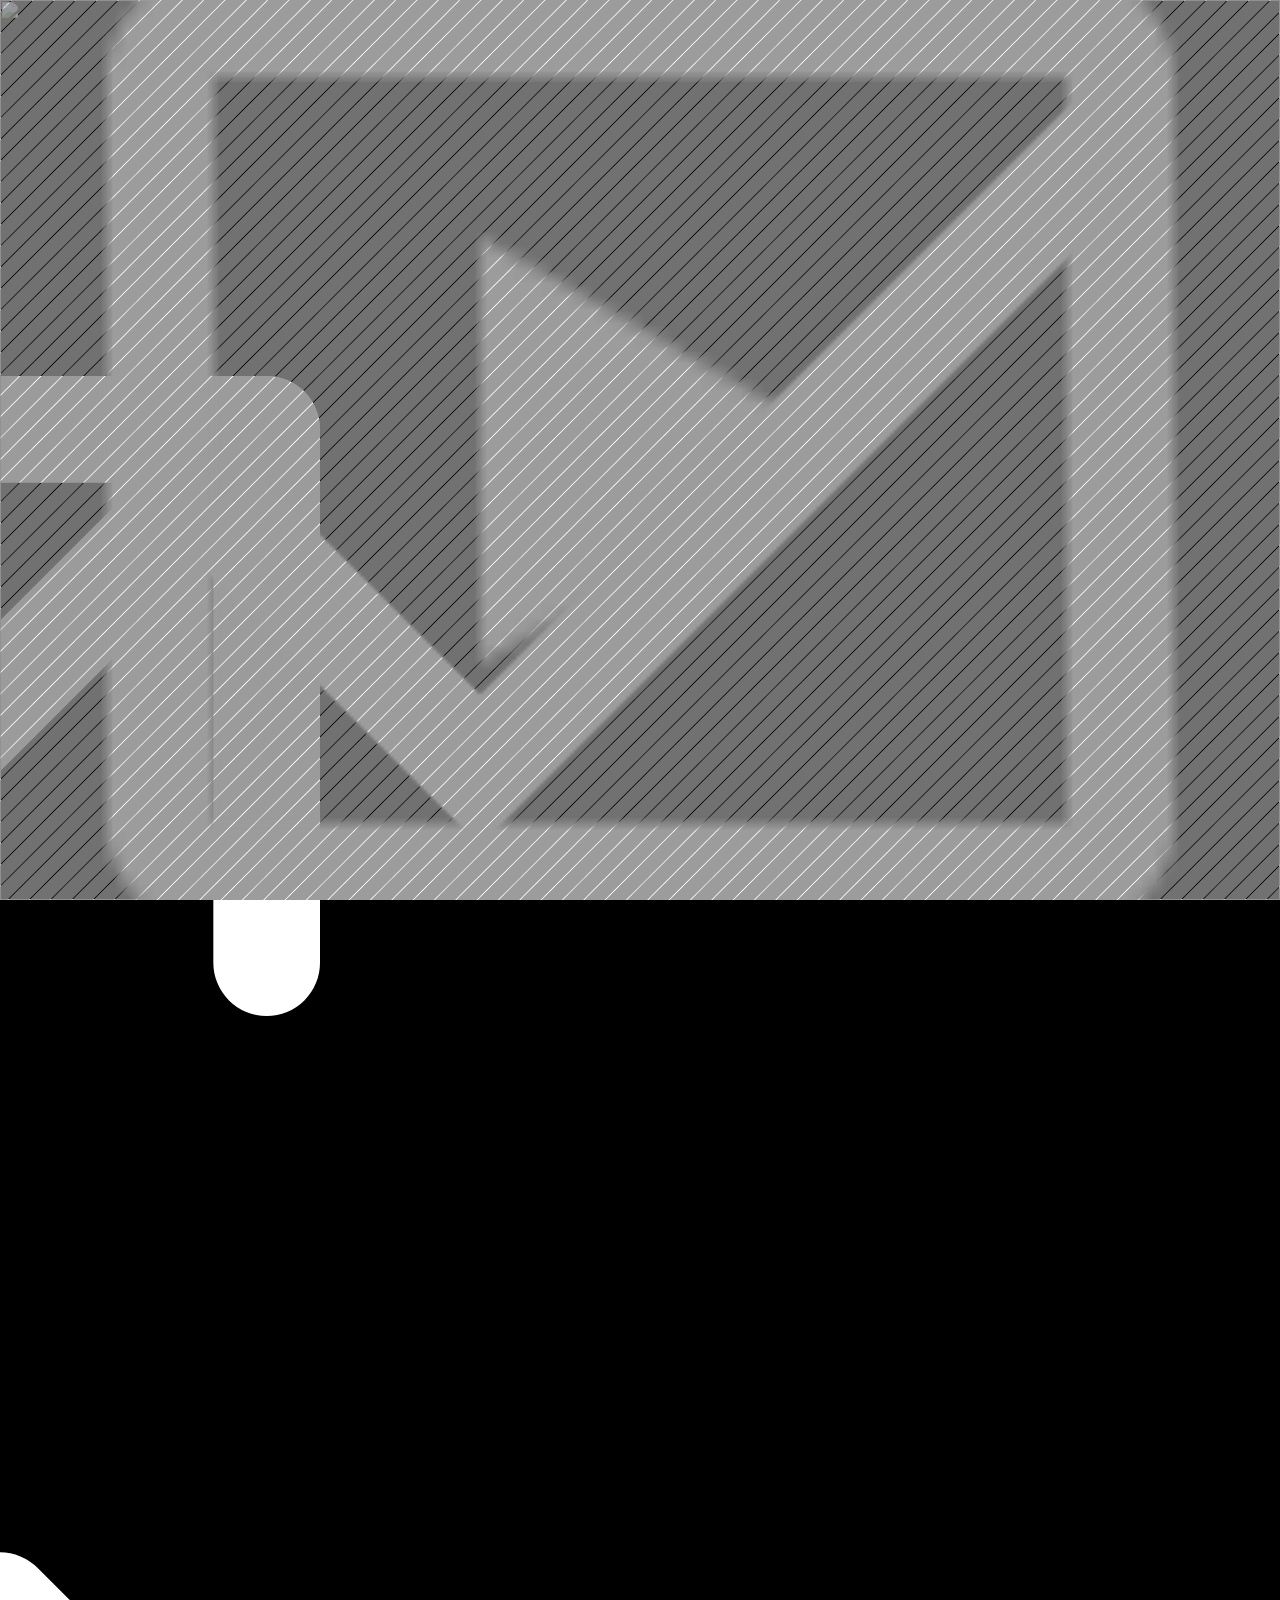
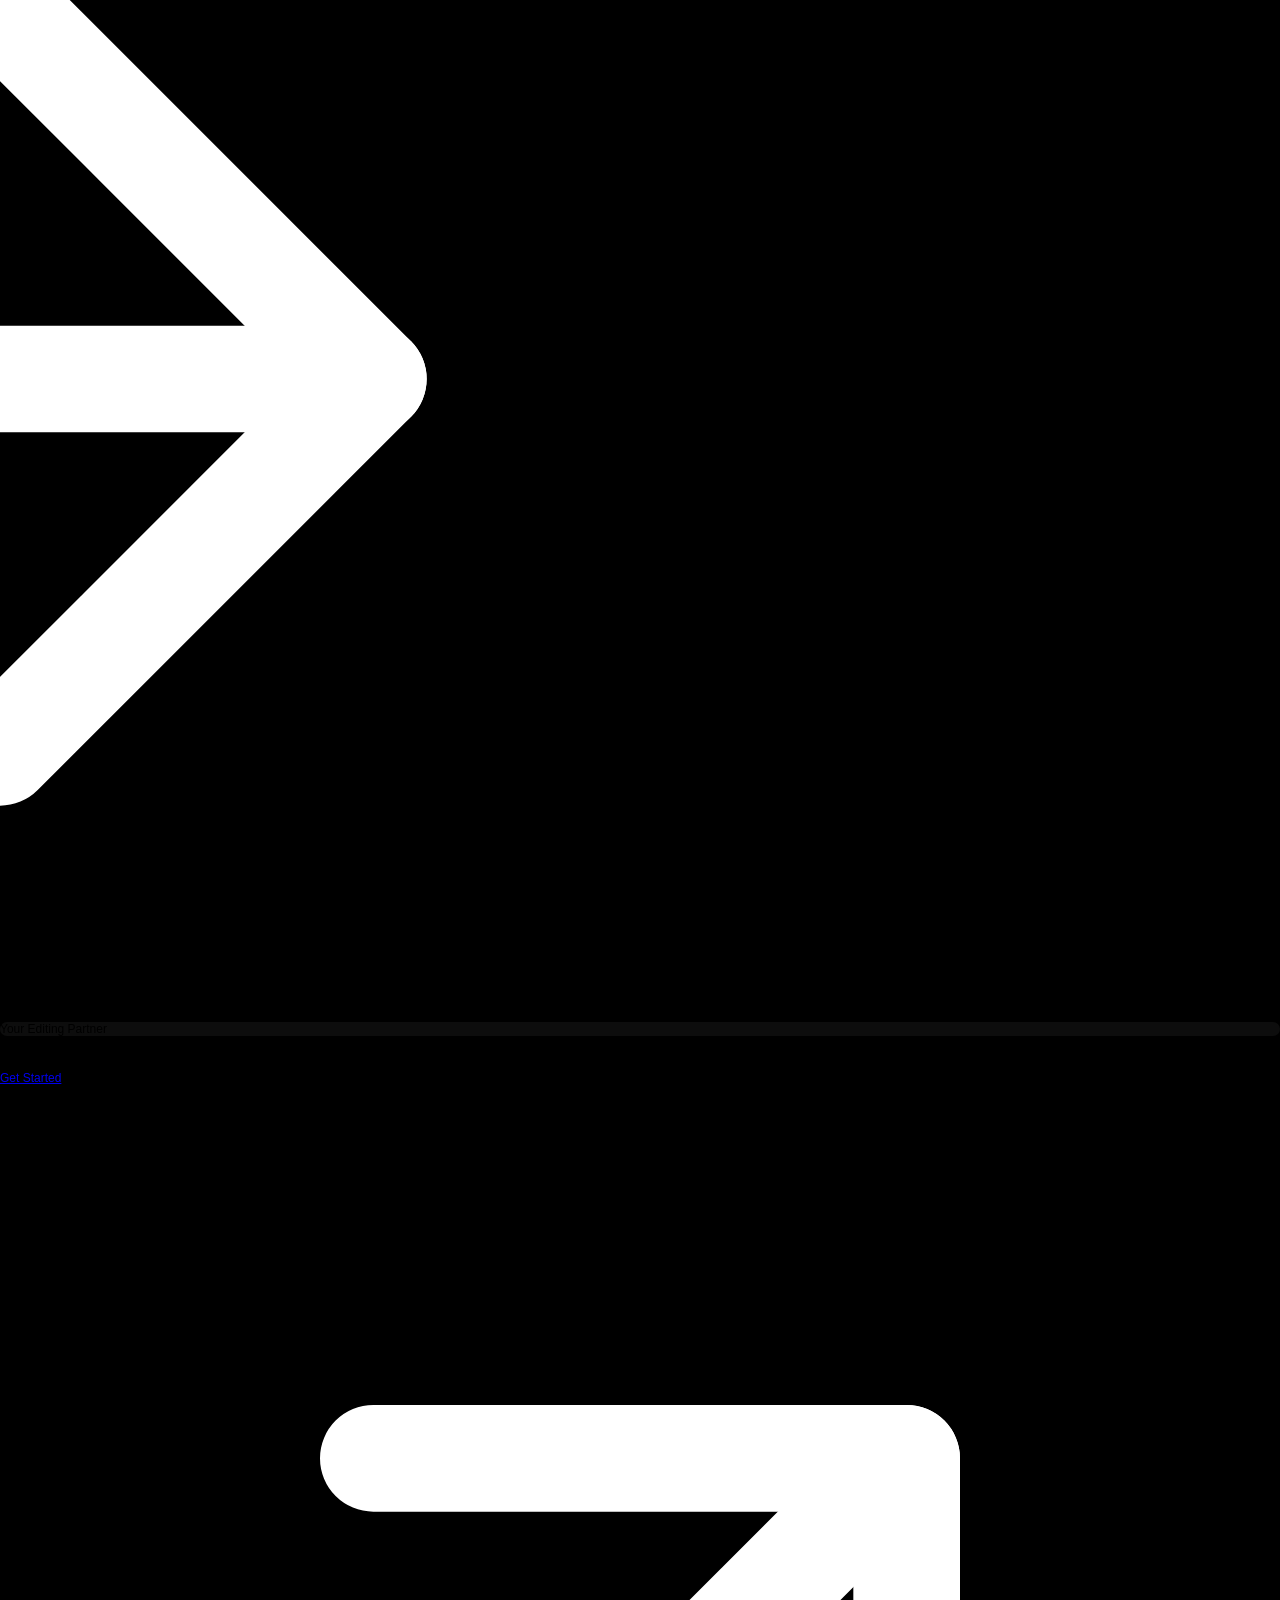
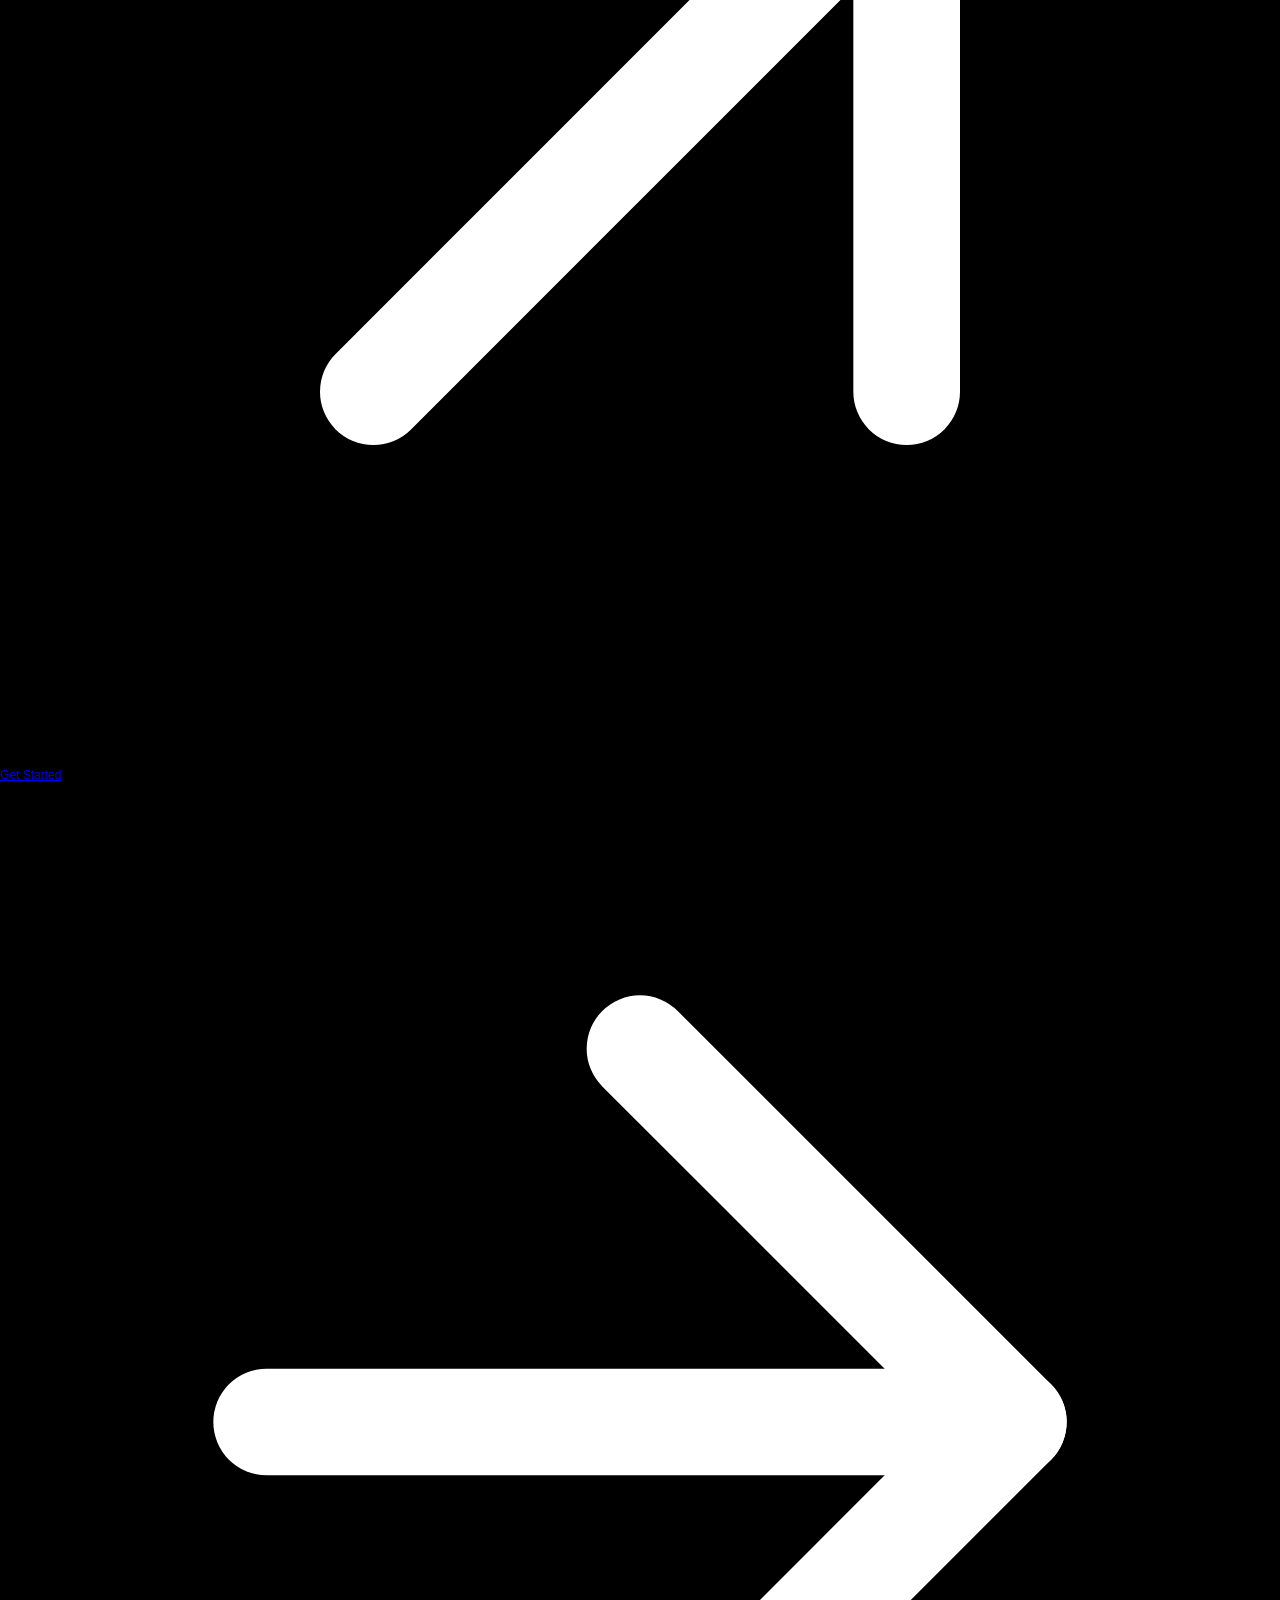
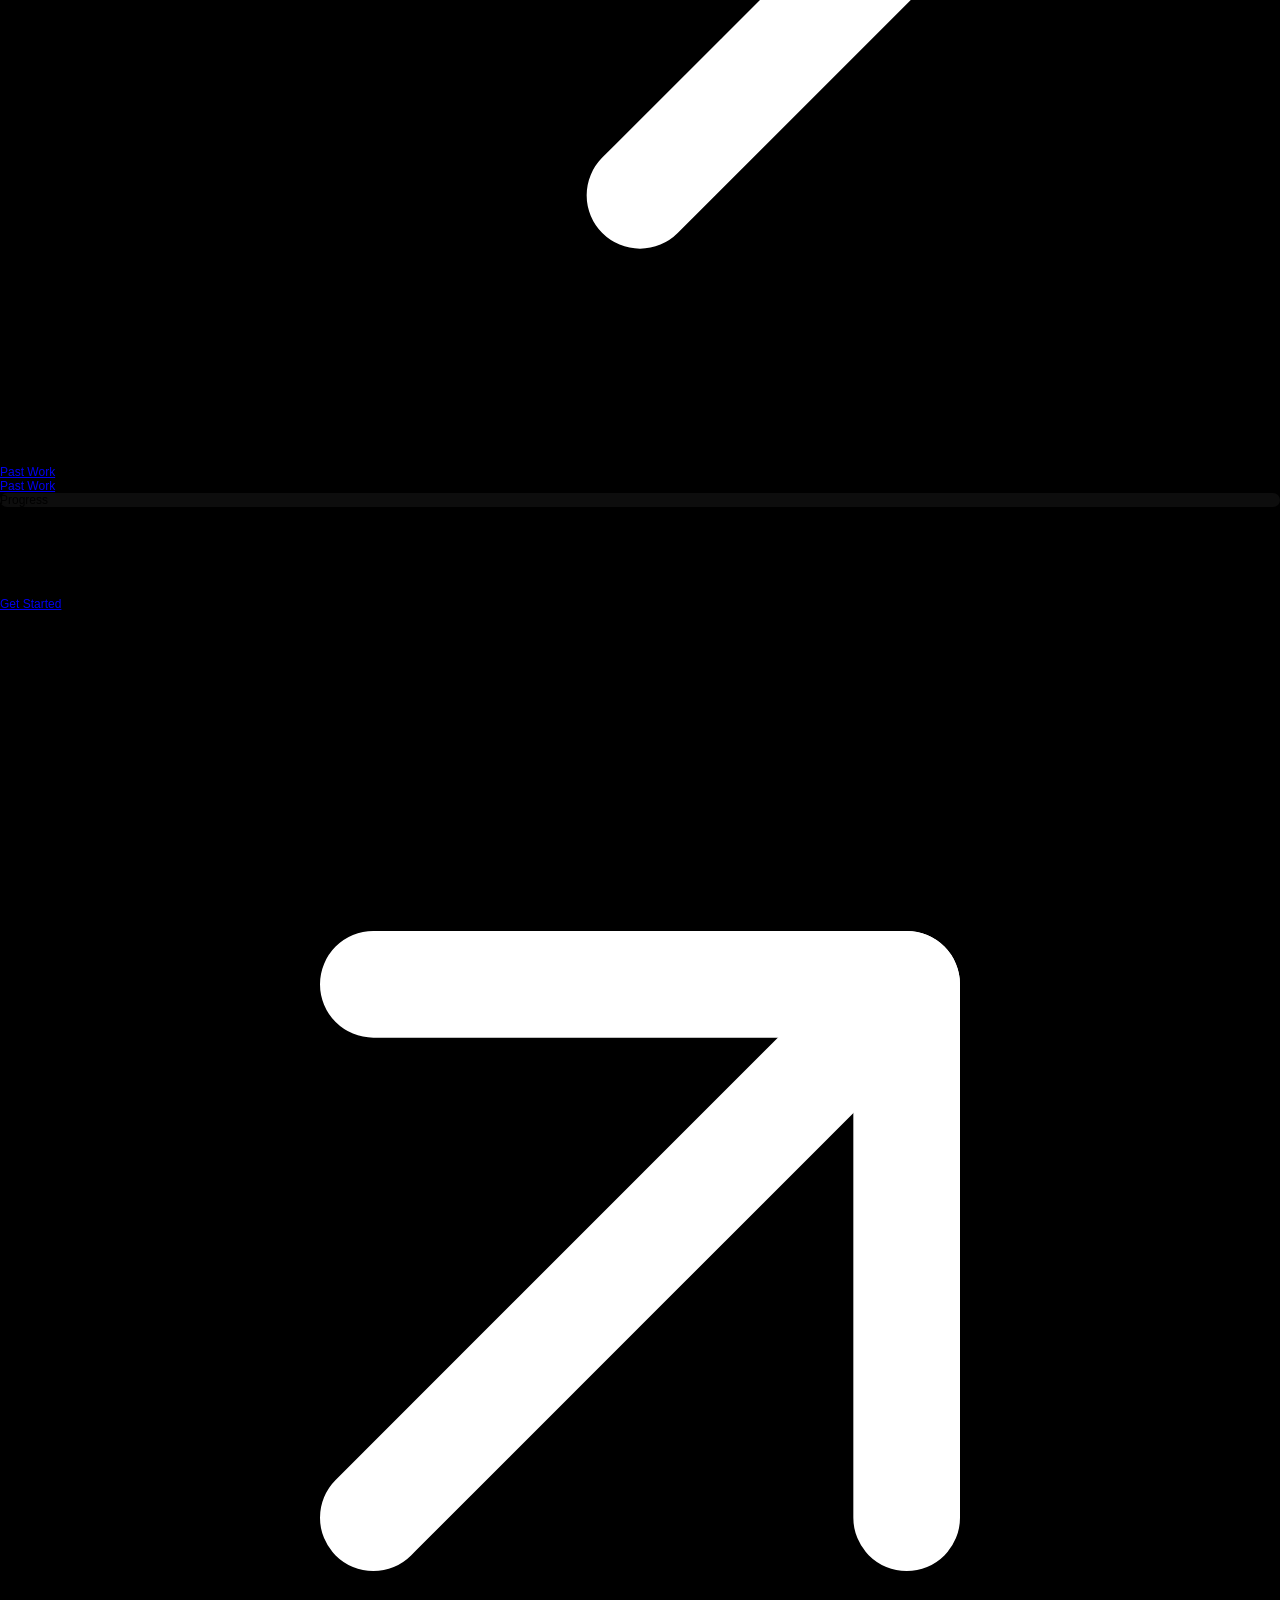
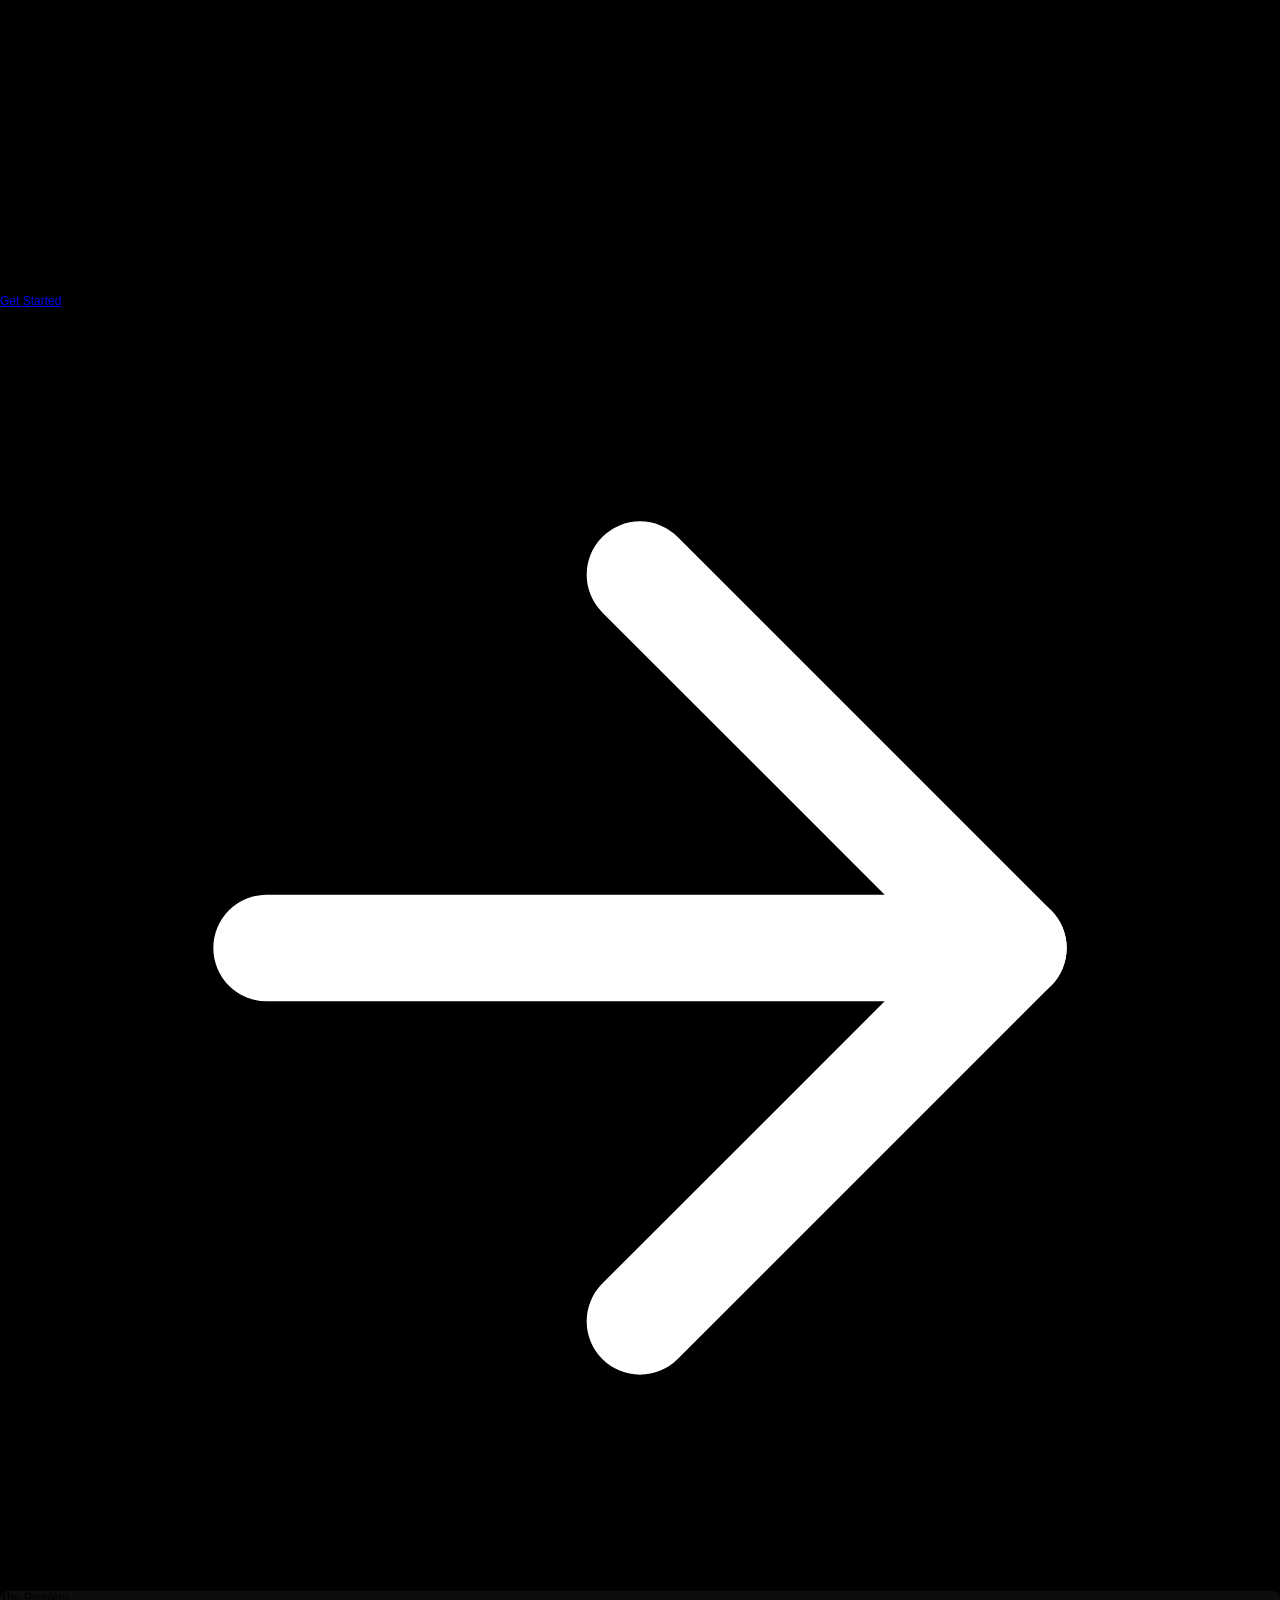
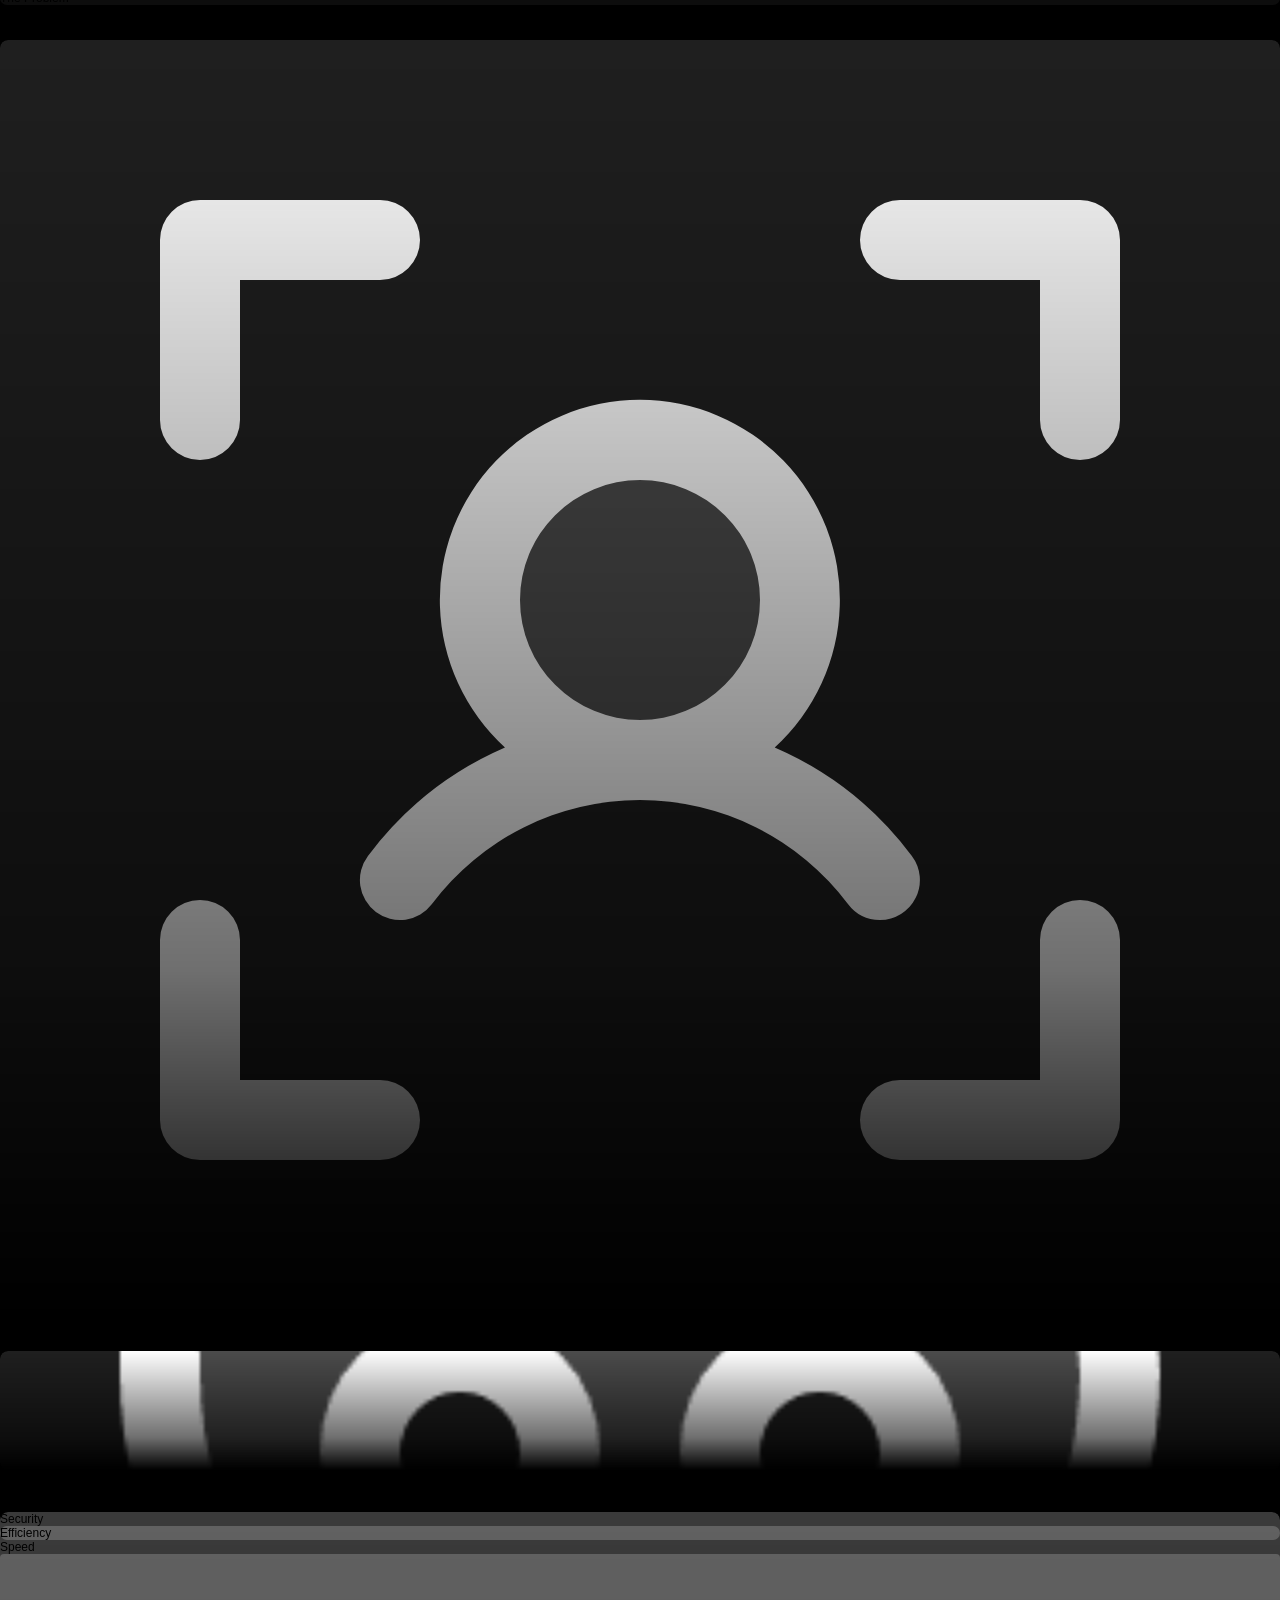
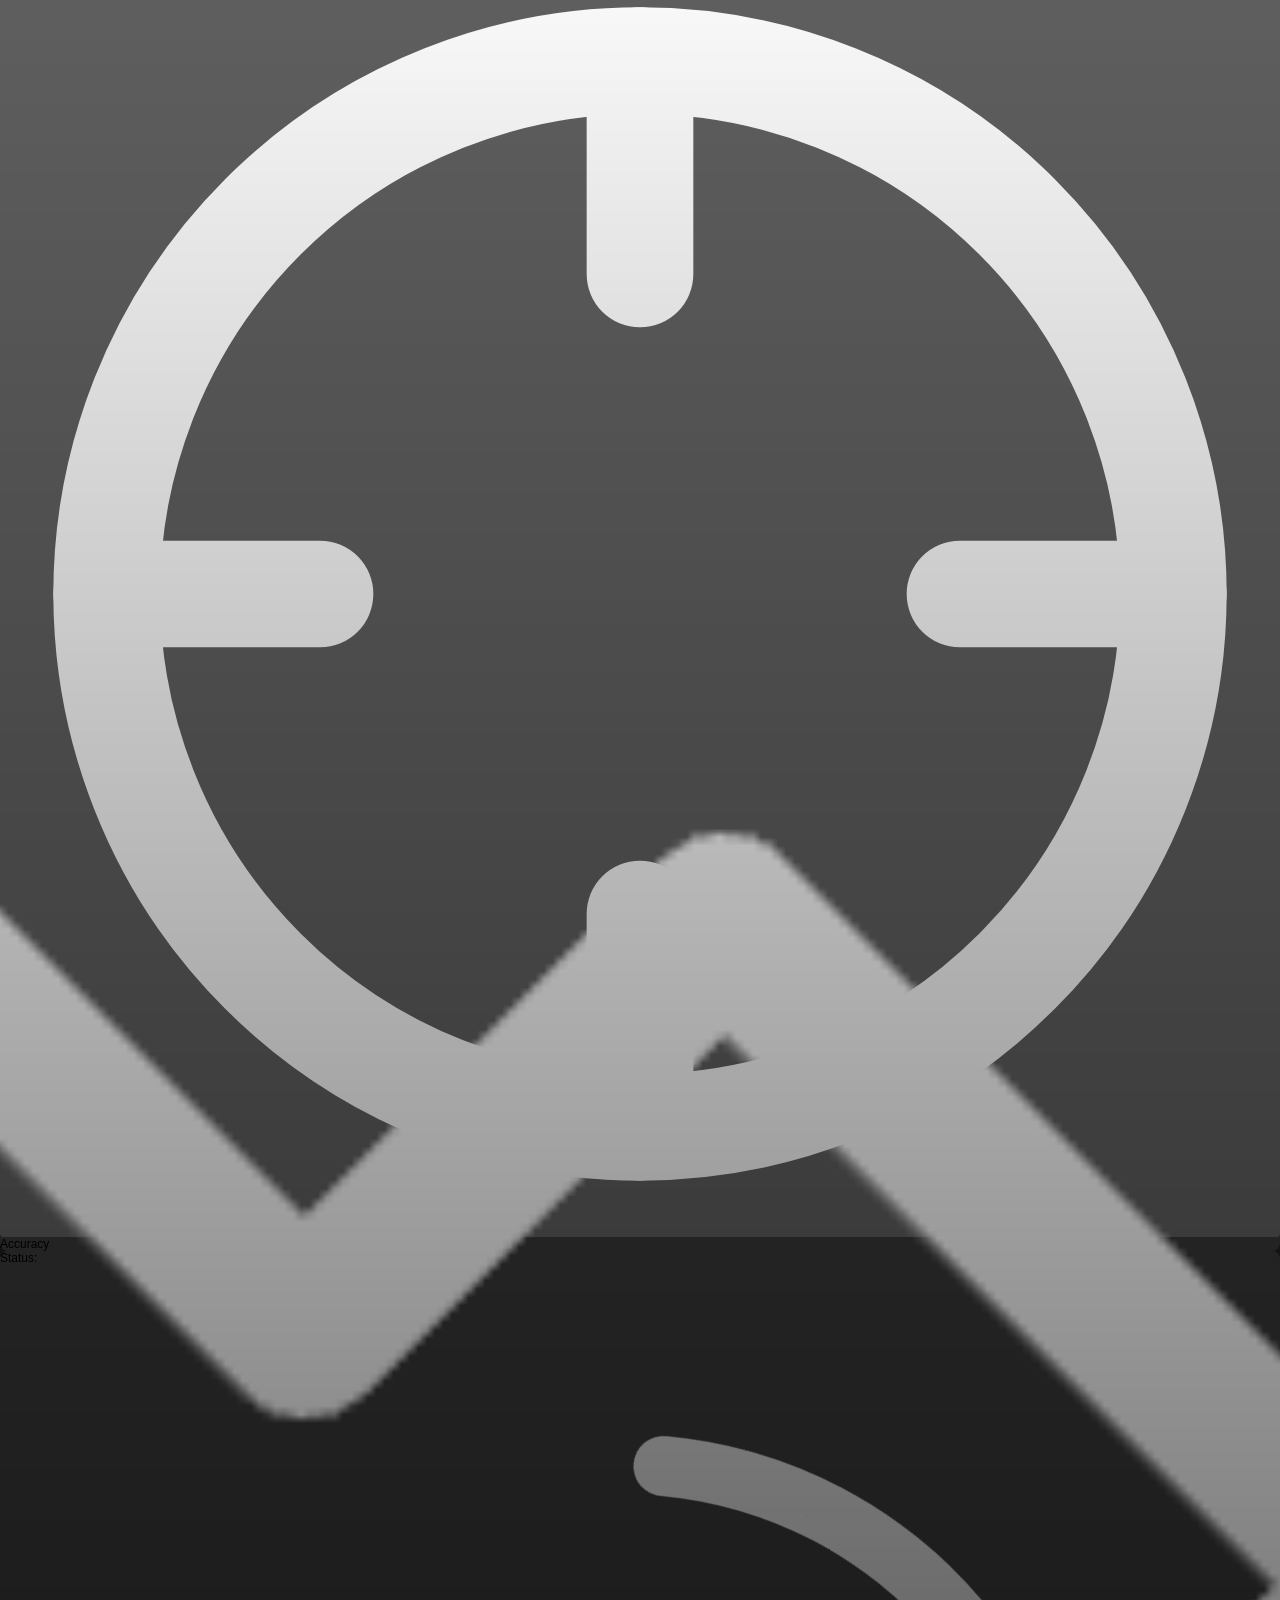
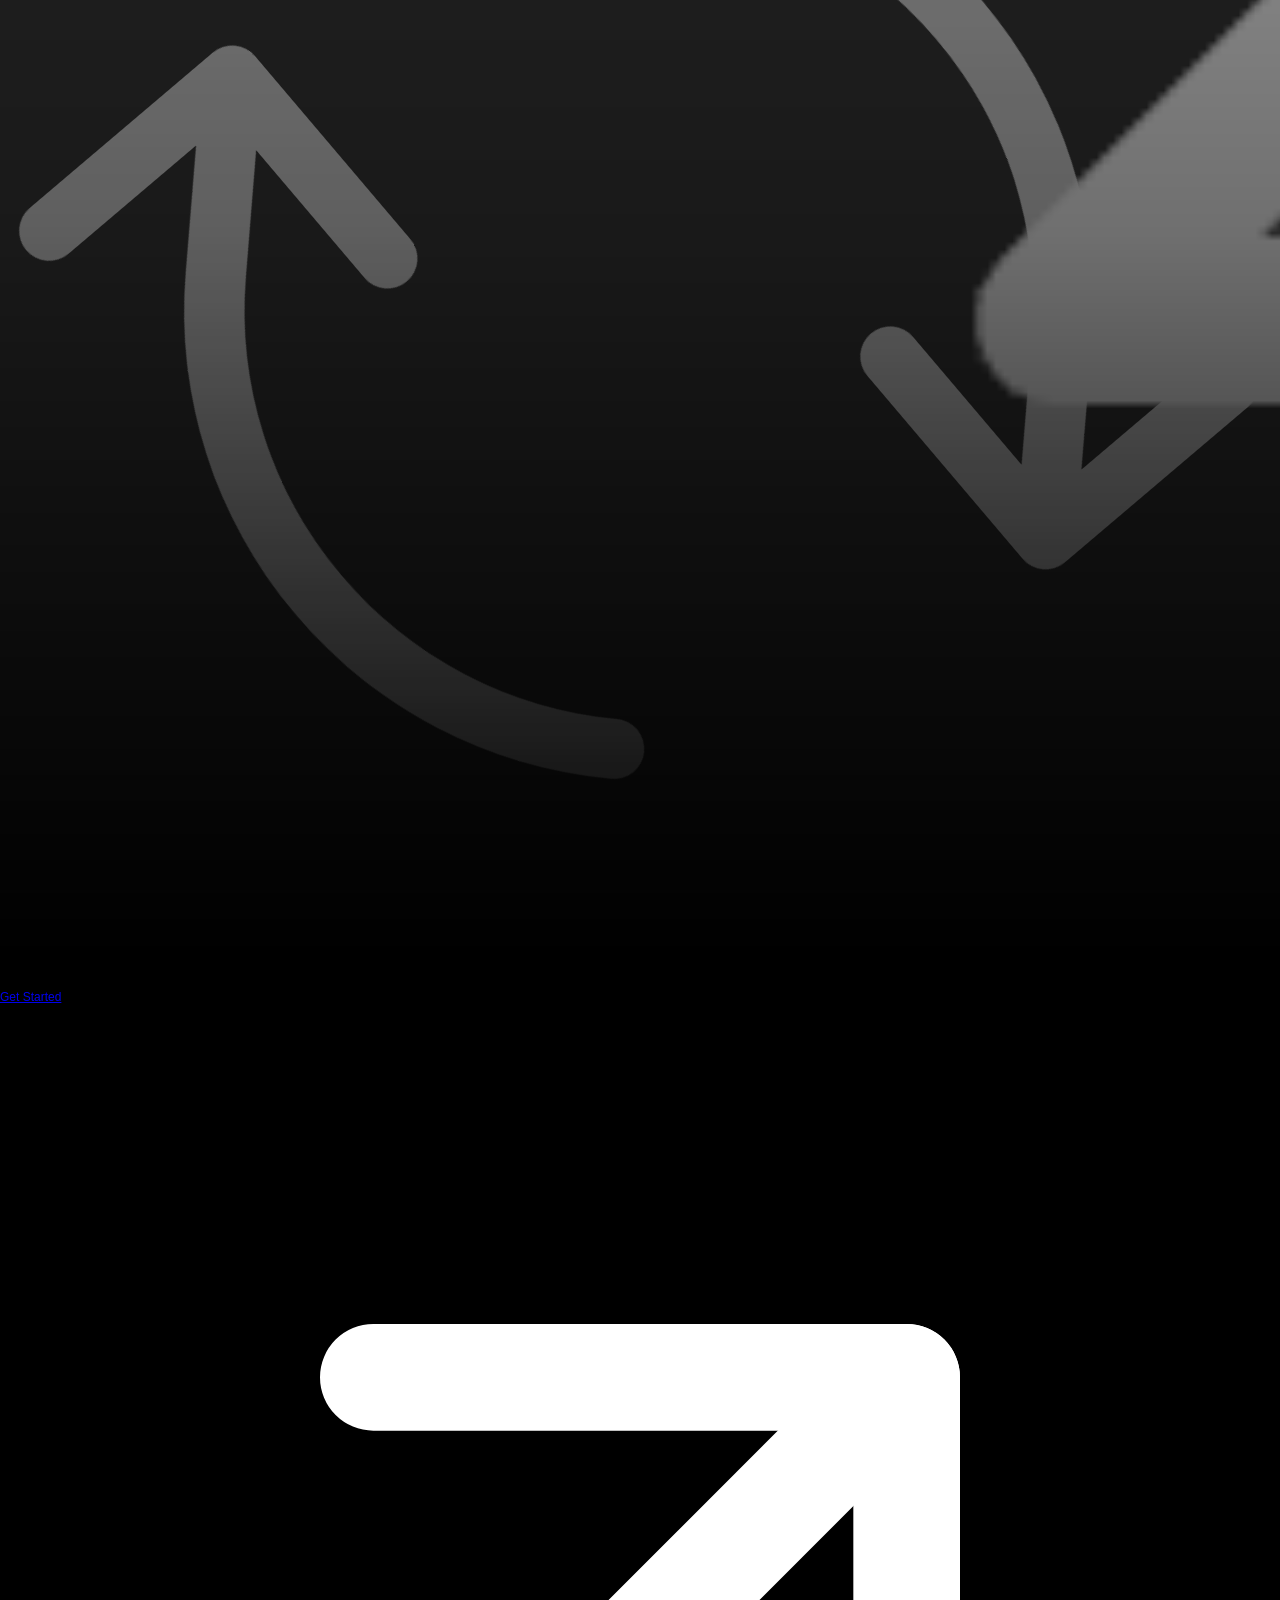
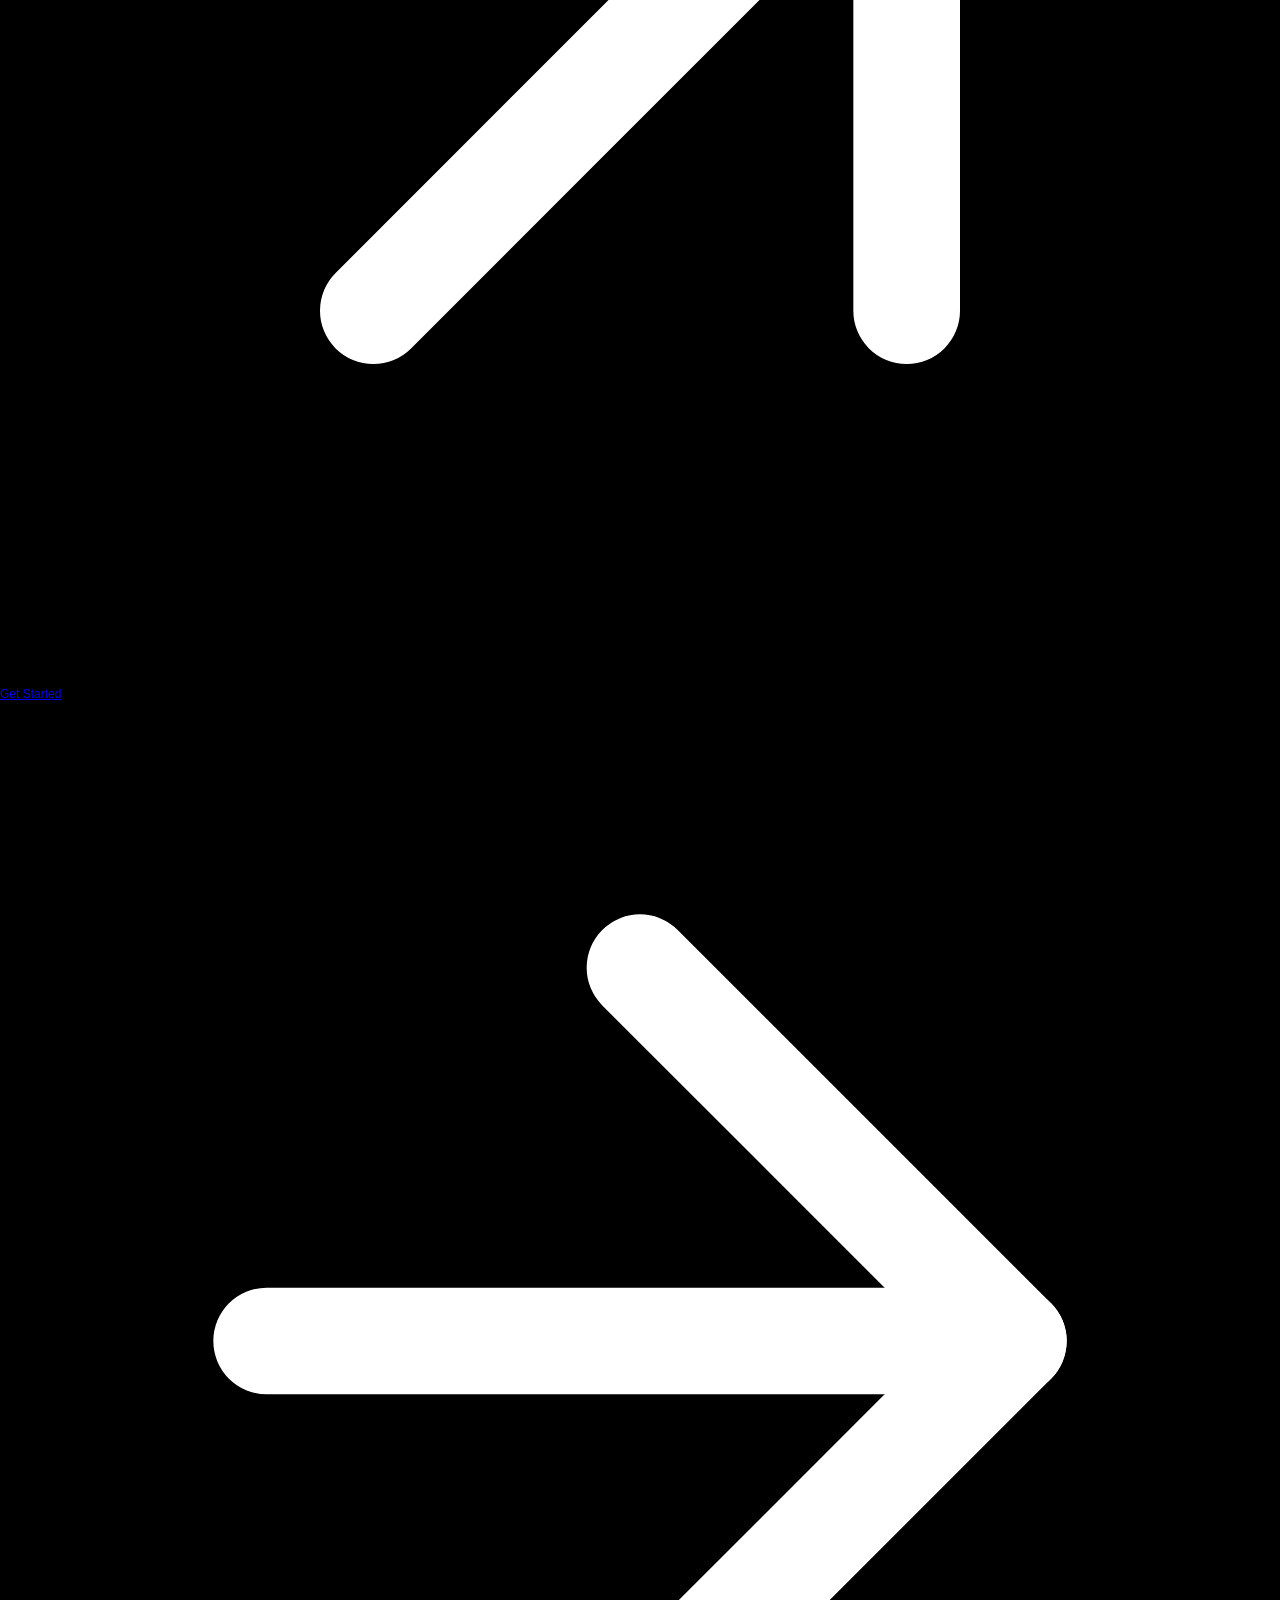
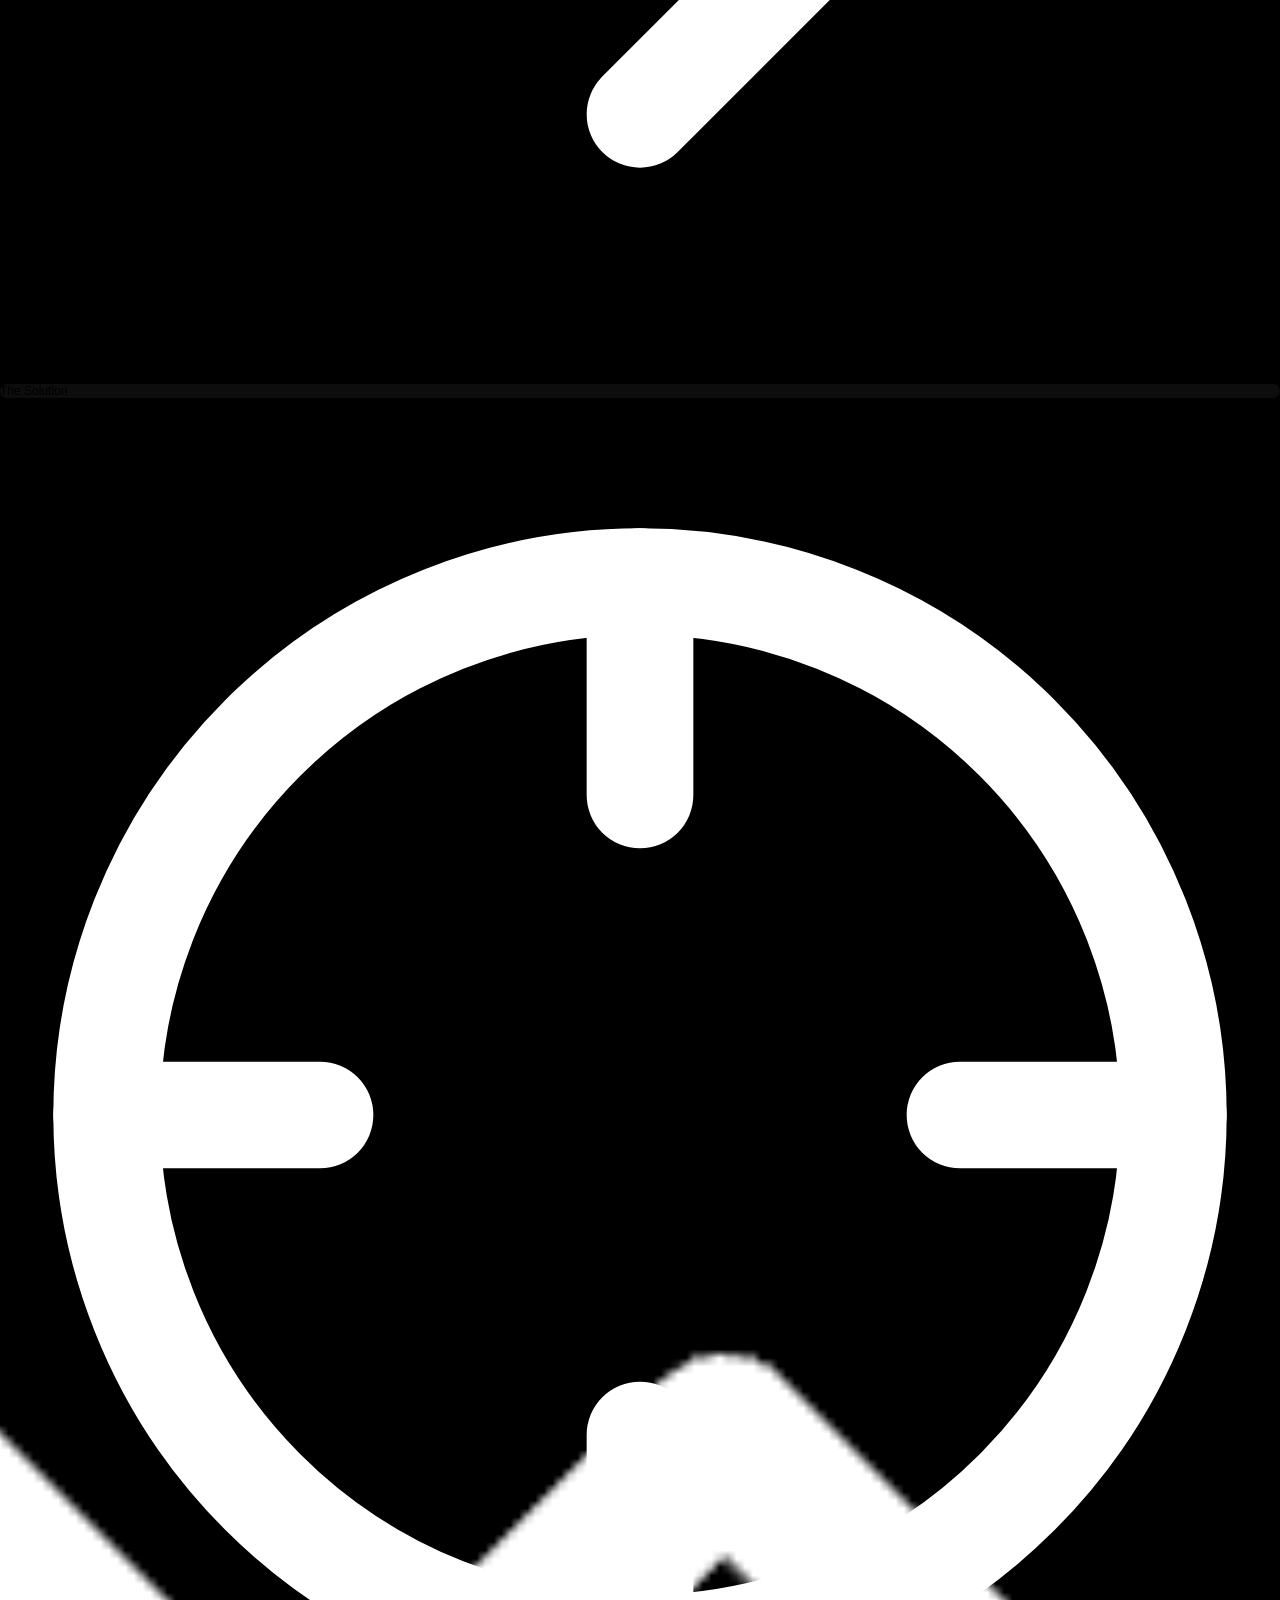
==== commit c7794139: "8.11 commit" ====
--- a/index.html
+++ b/index.html
@@ -2,17 +2,17 @@
 <!-- saved from url=(0033)https://bileldida.framer.website/ -->
 <html lang="en" class="lenis"><head><meta http-equiv="Content-Type" content="text/html; charset=UTF-8">
     
-    
-    
+    <script type="importmap" data-framer-importmap="">{"imports":{"__framer-badge":"https://framerusercontent.com/modules/kr6mBIQPAjMiv35rQa3A/JqQCEBMftp0u8SBv29R5/PX9hIOIVM.js","valtio":"https://ga.jspm.io/npm:valtio@1.2.9/esm/index.js","easing-coordinates":"https://ga.jspm.io/npm:easing-coordinates@2.0.2/dist/cjs/index.js","hsluv":"https://ga.jspm.io/npm:hsluv@1.0.0/dist/esm/hsluv.js","motion":"https://ga.jspm.io/npm:motion@10.14.1/dist/main.es.js","react-tsparticles":"https://ga.jspm.io/npm:react-tsparticles@2.2.4/esm/index.js","tsparticles":"https://ga.jspm.io/npm:tsparticles@2.2.4/esm/index.js","zustand":"https://ga.jspm.io/npm:zustand@3.7.1/esm/index.js","zustand/middleware":"https://ga.jspm.io/npm:zustand@3.7.1/esm/middleware.js","@react-three/drei":"https://ga.jspm.io/npm:@react-three/drei@8.3.1/index.js","@react-three/fiber":"https://ga.jspm.io/npm:@react-three/fiber@7.0.24/dist/react-three-fiber.esm.js","airtable":"https://ga.jspm.io/npm:airtable@0.11.1/lib/airtable.js","framer-motion-3d":"https://ga.jspm.io/npm:framer-motion-3d@6.0.0-beta.8/dist/es/index.mjs","react-confetti":"https://ga.jspm.io/npm:react-confetti@6.0.1/dist/react-confetti.min.js","style-value-types":"https://ga.jspm.io/npm:style-value-types@5.1.0/dist/es/index.mjs","three":"https://ga.jspm.io/npm:three@0.136.0/build/three.module.js","shopify-buy":"https://ga.jspm.io/npm:shopify-buy@2.14.0/index.js","canvas-confetti":"https://ga.jspm.io/npm:canvas-confetti@1.4.0/src/confetti.js","color-diff":"https://ga.jspm.io/npm:color-diff@1.2.0/lib/index.js","color-hash":"https://ga.jspm.io/npm:color-hash@2.0.1/dist/color-hash.js","tinycolor2":"https://ga.jspm.io/npm:tinycolor2@1.4.2/tinycolor.js","@motionone/easing":"https://ga.jspm.io/npm:@motionone/easing@10.14.0/dist/index.es.js","figma-squircle":"https://ga.jspm.io/npm:figma-squircle@0.3.0/dist/module.js","popmotion":"https://ga.jspm.io/npm:popmotion@11.0.3/dist/es/index.mjs","@emotion/hash":"https://ga.jspm.io/npm:@emotion/hash@0.8.0/dist/hash.browser.esm.js","@motionone/dom":"https://ga.jspm.io/npm:@motionone/dom@10.12.0/dist/index.es.js","@motionone/utils":"https://ga.jspm.io/npm:@motionone/utils@10.12.0/dist/index.es.js","framesync":"https://ga.jspm.io/npm:framesync@6.1.2/dist/es/index.mjs","highlight.js":"https://ga.jspm.io/npm:highlight.js@11.6.0/es/index.js","highlight.js/lib/common":"https://ga.jspm.io/npm:highlight.js@11.6.0/es/common.js","prismjs":"https://ga.jspm.io/npm:prismjs@1.29.0/prism.js","prismjs/components/prism-jsx":"https://ga.jspm.io/npm:prismjs@1.29.0/components/prism-jsx.js","prismjs/components/prism-tsx":"https://ga.jspm.io/npm:prismjs@1.29.0/components/prism-tsx.js","shadertoy-react":"https://ga.jspm.io/npm:shadertoy-react@1.1.2/lib/shadertoy-react.min.js","react-svg":"https://ga.jspm.io/npm:react-svg@15.1.9/dist/react-svg.esm.js","cobe":"https://ga.jspm.io/npm:cobe@0.6.0/dist/index.esm.js","convert-svg-react":"https://ga.jspm.io/npm:convert-svg-react@1.0.0/lib/converter/index.js","himalaya":"https://ga.jspm.io/npm:himalaya@1.1.0/lib/index.js","html-react-parser":"https://ga.jspm.io/npm:html-react-parser@3.0.0/index.mjs","html-to-react":"https://ga.jspm.io/npm:html-to-react@1.5.0/index.js","htmlparser2":"https://ga.jspm.io/npm:htmlparser2@8.0.1/lib/esm/index.js","jsdom":"https://ga.jspm.io/npm:jsdom@20.0.0/lib/api.js","react-html-parser":"https://ga.jspm.io/npm:react-html-parser@2.0.2/lib/index.js","react-htmlparser2":"https://ga.jspm.io/npm:react-htmlparser2@0.1.0/htmlparser2-react.js","@signal-noise/react-shader-canvas":"https://ga.jspm.io/npm:@signal-noise/react-shader-canvas@0.0.3/dist/index.js","canvas-noise":"https://ga.jspm.io/npm:canvas-noise@1.0.0/canvas-noise.js","react-noisy-canvas":"https://ga.jspm.io/npm:react-noisy-canvas@1.0.4/build/NoisyCanvas.js","flubber":"https://ga.jspm.io/npm:flubber@0.4.2/build/flubber.min.js","arc-text":"https://ga.jspm.io/npm:arc-text@1.0.1/dist/arc-text.umd.js","@vimeo/player":"https://ga.jspm.io/npm:@vimeo/player@2.16.4/dist/player.es.js","react-helmet":"https://ga.jspm.io/npm:react-helmet@6.1.0/lib/Helmet.js","browser-jsonp":"https://ga.jspm.io/npm:browser-jsonp@1.1.5/lib/jsonp.js","fetch-jsonp":"https://ga.jspm.io/npm:fetch-jsonp@1.2.1/build/fetch-jsonp.js","jsonp":"https://ga.jspm.io/npm:jsonp@0.2.1/index.js","@codesandbox/sandpack-react":"https://ga.jspm.io/npm:@codesandbox/sandpack-react@1.3.1/dist/esm/index.js","firebase/app":"https://ga.jspm.io/npm:firebase@9.12.1/app/dist/index.esm.js","firebase/auth":"https://ga.jspm.io/npm:firebase@9.12.1/auth/dist/index.esm.js","firebase/firestore":"https://ga.jspm.io/npm:firebase@9.12.1/firestore/dist/index.esm.js","react-tooltip":"https://ga.jspm.io/npm:react-tooltip@4.4.3/dist/index.es.js","@cyriacbr/react-split-text":"https://ga.jspm.io/npm:@cyriacbr/react-split-text@1.0.0/dist/index.js","react-hook-form":"https://ga.jspm.io/npm:react-hook-form@7.39.5/dist/index.esm.mjs","styled-components":"https://ga.jspm.io/npm:styled-components@5.3.9/dist/styled-components.browser.esm.js","typewriter-effect":"https://ga.jspm.io/npm:typewriter-effect@2.19.0/dist/react.js","react-reconciler":"https://ga.jspm.io/npm:react-reconciler@0.29.2/index.js","react-reconciler/constants":"https://ga.jspm.io/npm:react-reconciler@0.29.2/constants.js","@dotlottie/player-component":"https://ga.jspm.io/npm:@dotlottie/player-component@1.3.2/dist/dotlottie-player.esm.js","@elgorditosalsero/react-gtm-hook":"https://ga.jspm.io/npm:@elgorditosalsero/react-gtm-hook@2.7.2/dist/react-gtm-hook.esm.js","@emotion/css":"https://ga.jspm.io/npm:@emotion/css@11.9.0/dist/emotion-css.esm.js","@fireworks-js/react":"https://ga.jspm.io/npm:@fireworks-js/react@2.10.6/dist/index.es.js","@formspree/react":"https://ga.jspm.io/npm:@formspree/react@2.4.1/dist/index.mjs","@material-ui/core/IconButton":"https://ga.jspm.io/npm:@material-ui/core@4.12.4/esm/IconButton/index.js","@material-ui/icons/ArrowDropDown":"https://ga.jspm.io/npm:@material-ui/icons@4.11.3/esm/ArrowDropDown.js","@material-ui/icons/Facebook":"https://ga.jspm.io/npm:@material-ui/icons@4.11.3/esm/Facebook.js","@material-ui/icons/Favorite":"https://ga.jspm.io/npm:@material-ui/icons@4.11.3/esm/Favorite.js","@material-ui/icons/FavoriteBorder":"https://ga.jspm.io/npm:@material-ui/icons@4.11.3/esm/FavoriteBorder.js","@material-ui/icons/FileCopy":"https://ga.jspm.io/npm:@material-ui/icons@4.11.3/esm/FileCopy.js","@material-ui/icons/LinkedIn":"https://ga.jspm.io/npm:@material-ui/icons@4.11.3/esm/LinkedIn.js","@material-ui/icons/Twitter":"https://ga.jspm.io/npm:@material-ui/icons@4.11.3/esm/Twitter.js","@mediapipe/camera_utils":"https://ga.jspm.io/npm:@mediapipe/camera_utils@0.3.1640029074/camera_utils.js","@mediapipe/hands":"https://ga.jspm.io/npm:@mediapipe/hands@0.4.1646424915/hands.js","@memberstack/react":"https://ga.jspm.io/npm:@memberstack/react@2.0.11/dist/index.js","@react-hook/mouse-position":"https://ga.jspm.io/npm:@react-hook/mouse-position@4.1.3/dist/module/index.js","@react-spring/three":"https://ga.jspm.io/npm:@react-spring/three@9.4.5/dist/react-spring-three.esm.js","@shadergradient/store":"https://ga.jspm.io/npm:@shadergradient/store@0.0.0/dist/index.js","@supabase/auth-ui-react":"https://ga.jspm.io/npm:@supabase/auth-ui-react@0.4.2/dist/index.es.js","@supabase/auth-ui-shared":"https://ga.jspm.io/npm:@supabase/auth-ui-shared@0.1.6/dist/index.mjs","@supabase/supabase-js":"https://ga.jspm.io/npm:@supabase/supabase-js@2.25.0/dist/module/index.js","@tensorflow-models/hand-pose-detection":"https://ga.jspm.io/npm:@tensorflow-models/hand-pose-detection@2.0.0/dist/hand-pose-detection.esm.js","@tensorflow-models/handpose":"https://ga.jspm.io/npm:@tensorflow-models/handpose@0.0.7/dist/index.js","@tensorflow/tfjs":"https://ga.jspm.io/npm:@tensorflow/tfjs@3.18.0/dist/index.js","@tensorflow/tfjs-backend-wasm":"https://ga.jspm.io/npm:@tensorflow/tfjs-backend-wasm@3.18.0/dist/index.js","@tensorflow/tfjs-backend-webgl":"https://ga.jspm.io/npm:@tensorflow/tfjs-backend-webgl@3.18.0/dist/index.js","@tensorflow/tfjs-core":"https://ga.jspm.io/npm:@tensorflow/tfjs-core@3.18.0/dist/index.js","classnames":"https://ga.jspm.io/npm:classnames@2.3.2/index.js","copy-to-clipboard":"https://ga.jspm.io/npm:copy-to-clipboard@3.3.3/index.js","gsap":"https://ga.jspm.io/npm:gsap@3.11.3/index.js","jotai":"https://ga.jspm.io/npm:jotai@1.9.2/esm/index.mjs","jotai/utils":"https://ga.jspm.io/npm:jotai@1.9.2/esm/utils.mjs","js-cookie":"https://ga.jspm.io/npm:js-cookie@3.0.1/dist/js.cookie.mjs","jsonp-promise":"https://ga.jspm.io/npm:jsonp-promise@0.1.2/index.js","lodash-es/omit":"https://ga.jspm.io/npm:lodash-es@4.17.21/omit.js","moment":"https://ga.jspm.io/npm:moment@2.29.4/moment.js","moment-timezone":"https://ga.jspm.io/npm:moment-timezone@0.5.43/index.js","mouse-follower":"https://ga.jspm.io/npm:mouse-follower@1.1.2/dist/index.module.js","mousetrap":"https://ga.jspm.io/npm:mousetrap@1.6.5/mousetrap.js","objects-to-csv":"https://ga.jspm.io/npm:objects-to-csv@1.3.6/index.js","prettier":"https://ga.jspm.io/npm:prettier@3.2.5/standalone.mjs","prettier/parser-html":"https://ga.jspm.io/npm:prettier@3.2.5/plugins/html.js","prettier/standalone":"https://ga.jspm.io/npm:prettier@3.2.5/standalone.mjs","prop-types":"https://ga.jspm.io/npm:prop-types@15.8.1/index.js","qrcode.react":"https://ga.jspm.io/npm:qrcode.react@3.1.0/lib/esm/index.js","query-string":"https://ga.jspm.io/npm:query-string@8.1.0/index.js","random-word":"https://ga.jspm.io/npm:random-word@2.0.0/index.js","random-words":"https://ga.jspm.io/npm:random-words@1.2.0/index.js","react-autocomplete-hint":"https://ga.jspm.io/npm:react-autocomplete-hint@2.0.0/dist/src/index.js","react-autocomplete-input":"https://ga.jspm.io/npm:react-autocomplete-input@1.0.19/dist/bundle.js","react-block-image":"https://ga.jspm.io/npm:react-block-image@1.0.0/dist/index.js","react-canvas-confetti":"https://ga.jspm.io/npm:react-canvas-confetti@1.4.0/dist/index.js","react-circular-progressbar":"https://ga.jspm.io/npm:react-circular-progressbar@2.1.0/dist/index.esm.js","react-countdown":"https://ga.jspm.io/npm:react-countdown@2.3.5/dist/index.es.js","react-device-detect":"https://ga.jspm.io/npm:react-device-detect@2.2.2/dist/lib.js","react-hot-toast":"https://ga.jspm.io/npm:react-hot-toast@2.4.0/dist/index.mjs","react-intl-tel-input":"https://ga.jspm.io/npm:react-intl-tel-input@8.2.0/dist/index.js","react-speech-kit":"https://ga.jspm.io/npm:react-speech-kit@3.0.1/dist/index.js","react-use-measure":"https://ga.jspm.io/npm:react-use-measure@2.1.1/dist/web.js","react-webcam":"https://ga.jspm.io/npm:react-webcam@7.0.1/dist/react-webcam.js","reading-time":"https://ga.jspm.io/npm:reading-time@1.5.0/index.js","rect":"https://ga.jspm.io/npm:rect@1.2.1/index.js","simple-icons":"https://ga.jspm.io/npm:simple-icons@8.15.0/index.mjs","to-querystring":"https://ga.jspm.io/npm:to-querystring@1.1.1/lib/to-querystring.min.js","use-dencrypt-effect":"https://ga.jspm.io/npm:use-dencrypt-effect@2.0.0/dist/index.js","uuid":"https://ga.jspm.io/npm:uuid@9.0.0/dist/esm-browser/index.js","zustand/shallow":"https://ga.jspm.io/npm:zustand@3.7.0/esm/shallow.js","react-spring":"https://ga.jspm.io/npm:react-spring@9.7.1/dist/esm/index.js","react-parallax-tilt":"https://ga.jspm.io/npm:react-parallax-tilt@1.7.92/dist/index.esm.js","@faker-js/faker":"https://ga.jspm.io/npm:@faker-js/faker@7.6.0/dist/esm/index.mjs","@popmotion/popcorn":"https://ga.jspm.io/npm:@popmotion/popcorn@0.4.4/lib/index.js","@rainbow-me/rainbowkit":"https://ga.jspm.io/npm:@rainbow-me/rainbowkit@0.4.5/dist/index.js","@rainbow-me/rainbowkit/styles.css":"https://ga.jspm.io/npm:@rainbow-me/rainbowkit@0.4.5/dist/index.css","@uniswap/widgets/fonts.css":"https://ga.jspm.io/npm:@uniswap/widgets@2.0.0/dist/fonts.css","@vanilla-extract/css":"https://ga.jspm.io/npm:@vanilla-extract/css@1.9.2/dist/vanilla-extract-css.browser.esm.js","array-move":"https://ga.jspm.io/npm:array-move@4.0.0/index.js","chart.js":"https://ga.jspm.io/npm:chart.js@4.1.1/dist/chart.js","chart.js/auto":"https://ga.jspm.io/npm:chart.js@4.1.1/auto/auto.js","cmdk":"https://ga.jspm.io/npm:cmdk@0.1.16/dist/index.mjs","matter-js":"https://ga.jspm.io/npm:matter-js@0.19.0/build/matter.js","react-chartjs-2":"https://ga.jspm.io/npm:react-chartjs-2@5.1.0/dist/index.js","react-sortable-hoc":"https://ga.jspm.io/npm:react-sortable-hoc@2.0.0/dist/react-sortable-hoc.js","react-three-fiber":"https://ga.jspm.io/npm:react-three-fiber@6.0.13/dist/react-three-fiber.cjs.js","wagmi":"https://ga.jspm.io/npm:wagmi@0.6.0/dist/wagmi.esm.js","wagmi/providers/alchemy":"https://ga.jspm.io/npm:wagmi@0.6.0/providers/alchemy/dist/wagmi-providers-alchemy.esm.js","wagmi/providers/public":"https://ga.jspm.io/npm:wagmi@0.6.0/providers/public/dist/wagmi-providers-public.esm.js","@stitches/react":"https://ga.jspm.io/npm:@stitches/react@1.2.7/dist/index.mjs","email-validator":"https://ga.jspm.io/npm:email-validator@2.0.4/index.js","kbar":"https://ga.jspm.io/npm:kbar@0.1.0-beta.36/lib/index.js","next-themes":"https://ga.jspm.io/npm:next-themes@0.2.1/dist/index.module.js","reakit/Popover":"https://ga.jspm.io/npm:reakit@1.3.11/es/Popover/index.js","lodash":"https://ga.jspm.io/npm:lodash@4.17.21/lodash.js","react-grid-layout":"https://ga.jspm.io/npm:react-grid-layout@1.3.4/index.js","use-resize-observer":"https://ga.jspm.io/npm:use-resize-observer@9.1.0/dist/bundle.esm.js","@radix-ui/colors":"https://ga.jspm.io/npm:@radix-ui/colors@0.1.8/index.mjs","@radix-ui/react-dialog":"https://ga.jspm.io/npm:@radix-ui/react-dialog@1.0.2/dist/index.module.js","boring-avatars":"https://ga.jspm.io/npm:boring-avatars@1.7.0/build/index.js","connectkit":"https://ga.jspm.io/npm:connectkit@1.1.0/build/index.es.js","countries-and-timezones":"https://ga.jspm.io/npm:countries-and-timezones@3.4.1/esm/index.js","ethers":"https://ga.jspm.io/npm:ethers@6.0.8/lib.esm/index.js","fetch-dedupe":"https://ga.jspm.io/npm:fetch-dedupe@3.0.0/lib/index.js","lodash.debounce":"https://ga.jspm.io/npm:lodash.debounce@4.0.8/index.js","lodash.defer":"https://ga.jspm.io/npm:lodash.defer@4.1.0/index.js","openweather-api-node":"https://ga.jspm.io/npm:openweather-api-node@1.4.1/src/index.js","openweather-apis":"https://ga.jspm.io/npm:openweather-apis@4.4.2/index.js","react-copy-to-clipboard":"https://ga.jspm.io/npm:react-copy-to-clipboard@5.1.0/lib/index.js","react-markdown":"https://ga.jspm.io/npm:react-markdown@8.0.4/index.js","react-qr-code":"https://ga.jspm.io/npm:react-qr-code@2.0.11/lib/index.js","react-syntax-highlighter/dist/esm/styles/hljs":"https://ga.jspm.io/npm:react-syntax-highlighter@15.5.0/dist/esm/styles/hljs/index.js","react-tilt":"https://ga.jspm.io/npm:react-tilt@0.1.4/dist/tilt.js","react-timezone-select":"https://ga.jspm.io/npm:react-timezone-select@1.4.0/dist/esm/index.js","scroller-motion":"https://ga.jspm.io/npm:scroller-motion@1.2.3/dist/index.modern.mjs","wagmi/chains":"https://ga.jspm.io/npm:wagmi@0.6.6/chains/dist/wagmi-chains.esm.js","highlight.js/lib/languages/javascript":"https://ga.jspm.io/npm:highlight.js@11.5.0/es/languages/javascript.js","lowlight":"https://ga.jspm.io/npm:lowlight@2.6.1/index.js","react-lowlight":"https://ga.jspm.io/npm:react-lowlight@3.0.0/src/Lowlight.js","react-lowlight/common":"https://ga.jspm.io/npm:react-lowlight@3.0.0/src/common.js","react-syntax-highlighter/dist/esm/languages/hljs/javascript":"https://ga.jspm.io/npm:react-syntax-highlighter@15.5.0/dist/esm/languages/hljs/javascript.js","react-syntax-highlighter/dist/esm/styles/hljs/docco":"https://ga.jspm.io/npm:react-syntax-highlighter@15.5.0/dist/esm/styles/hljs/docco.js","@calcom/embed-react":"https://ga.jspm.io/npm:@calcom/embed-react@1.0.10/dist/Cal.es.js","@researchgate/react-intersection-observer":"https://ga.jspm.io/npm:@researchgate/react-intersection-observer@1.3.5/lib/js/index.js","animated-number-react":"https://ga.jspm.io/npm:animated-number-react@0.1.2/build/index.js","axios":"https://ga.jspm.io/npm:axios@1.2.5/index.js","react-animated-counter":"https://ga.jspm.io/npm:react-animated-counter@1.2.4/dist/index.js","react-animated-number":"https://ga.jspm.io/npm:react-animated-number@0.4.4/build/index.js","react-circle":"https://ga.jspm.io/npm:react-circle@1.1.1/dist/index.js","react-circle-progress-bar":"https://ga.jspm.io/npm:react-circle-progress-bar@0.1.4/dist/progress.js","react-countup":"https://ga.jspm.io/npm:react-countup@6.4.2/build/index.js","react-customizable-progressbar":"https://ga.jspm.io/npm:react-customizable-progressbar@1.2.0/dist/ReactCustomizableProgressbar.js","react-hook-inview":"https://ga.jspm.io/npm:react-hook-inview@4.5.0/dist/esm/index.js","react-intersection-observer":"https://ga.jspm.io/npm:react-intersection-observer@9.4.3/react-intersection-observer.modern.mjs","react-progress-label":"https://ga.jspm.io/npm:react-progress-label@3.1.7/dist/index.esm.js","react-sweet-progress":"https://ga.jspm.io/npm:react-sweet-progress@1.1.2/lib/index.js","sonner":"https://ga.jspm.io/npm:sonner@0.3.5/dist/index.mjs","use-count-up":"https://ga.jspm.io/npm:use-count-up@3.0.1/lib/index.module.js","@firebase/app":"https://ga.jspm.io/npm:@firebase/app@0.8.4/dist/esm/index.esm2017.js","@rive-app/react-canvas":"https://ga.jspm.io/npm:@rive-app/react-canvas@3.0.36/dist/index.js","firebase-admin":"https://ga.jspm.io/npm:firebase-admin@11.10.1/lib/index.js","firebase/analytics":"https://ga.jspm.io/npm:firebase@9.12.1/analytics/dist/index.esm.js","firestore":"https://ga.jspm.io/npm:firestore@1.1.6/index.js","react-firebase-hooks/firestore":"https://ga.jspm.io/npm:react-firebase-hooks@5.1.1/firestore/dist/index.esm.js","reacts":"https://ga.jspm.io/npm:reacts@0.0.0/index.js","firebase/database":"https://ga.jspm.io/npm:firebase@9.17.1/database/dist/esm/index.esm.js","html":"https://ga.jspm.io/npm:html@1.0.0/lib/html.js","use-immer":"https://ga.jspm.io/npm:use-immer@0.9.0/dist/use-immer.module.js","html-to-image":"https://ga.jspm.io/npm:html-to-image@1.11.11/es/index.js","html2canvas":"https://ga.jspm.io/npm:html2canvas@1.4.1/dist/html2canvas.js","react-loading":"https://ga.jspm.io/npm:react-loading@2.0.3/dist/react-loading.js","react-loading-screen":"https://ga.jspm.io/npm:react-loading-screen@0.0.17/dist/index.js","react-loading-skeleton":"https://ga.jspm.io/npm:react-loading-skeleton@3.4.0/dist/index.js","react-loading-skeleton/dist/skeleton.css":"https://ga.jspm.io/npm:react-loading-skeleton@3.3.1/dist/skeleton.css","react-router-dom":"https://ga.jspm.io/npm:react-router-dom@6.8.1/dist/index.js","react-spinners":"https://ga.jspm.io/npm:react-spinners@0.13.8/esm/index.js","react-spinners-kit":"https://ga.jspm.io/npm:react-spinners-kit@1.9.1/lib/index.js","react-spinners/BounceLoader":"https://ga.jspm.io/npm:react-spinners@0.13.8/BounceLoader.js","react-spinners/ClipLoader":"https://ga.jspm.io/npm:react-spinners@0.13.8/ClipLoader.js","spinners-react":"https://ga.jspm.io/npm:spinners-react@1.0.7/lib/esm/index.js","react-infinite-scroll-component":"https://ga.jspm.io/npm:react-infinite-scroll-component@6.1.0/dist/index.js","@u-wave/react-vimeo":"https://ga.jspm.io/npm:@u-wave/react-vimeo@0.9.10/dist/react-vimeo.es.js","react-player":"https://ga.jspm.io/npm:react-player@2.13.0/lib/index.js","react-vimeo":"https://ga.jspm.io/npm:react-vimeo@2.0.0/lib/Vimeo.js","dom-to-image":"https://ga.jspm.io/npm:dom-to-image@2.6.0/src/dom-to-image.js","dompurify":"https://ga.jspm.io/npm:dompurify@3.1.0/dist/purify.js","file-saver":"https://ga.jspm.io/npm:file-saver@2.0.5/dist/FileSaver.min.js","next/dynamic":"https://ga.jspm.io/npm:next@13.4.5/dynamic.js","primereact/mention":"https://ga.jspm.io/npm:primereact@10.0.3/mention/mention.esm.js","react-animated-numbers":"https://ga.jspm.io/npm:react-animated-numbers@0.16.0/dist/index.js","react-contenteditable":"https://ga.jspm.io/npm:react-contenteditable@3.3.7/lib/react-contenteditable.js","react-error-boundary":"https://ga.jspm.io/npm:react-error-boundary@4.0.13/dist/react-error-boundary.esm.js","react-mentions":"https://ga.jspm.io/npm:react-mentions@4.4.10/dist/react-mentions.esm.js","react-tagify":"https://ga.jspm.io/npm:react-tagify@1.0.7/dist/lib.es.js","sanitize-html":"https://ga.jspm.io/npm:sanitize-html@2.13.0/index.js","styled-jsx/css":"https://ga.jspm.io/npm:styled-jsx@5.1.2/css.js","styled-jsx/style":"https://ga.jspm.io/npm:styled-jsx@5.1.2/style.js","swr":"https://ga.jspm.io/npm:swr@2.0.2/core/dist/index.mjs","swr/infinite":"https://ga.jspm.io/npm:swr@2.2.4/infinite/dist/index.mjs","swr/mutation":"https://ga.jspm.io/npm:swr@2.2.4/mutation/dist/index.mjs","@9gustin/react-notion-render":"https://ga.jspm.io/npm:@9gustin/react-notion-render@3.11.2/dist/index.modern.mjs","@agentofuser/remark-oembed":"https://ga.jspm.io/npm:@agentofuser/remark-oembed@1.0.4/dist/index.js","@airtable/blocks":"https://ga.jspm.io/npm:@airtable/blocks@1.18.1/dist/cjs/index.js","@auth0/auth0-react":"https://ga.jspm.io/npm:@auth0/auth0-react@2.2.1/dist/auth0-react.esm.js","@botpoison/browser":"https://ga.jspm.io/npm:@botpoison/browser@0.1.30/dist/index.js","@clerk/clerk-react":"https://ga.jspm.io/npm:@clerk/clerk-react@4.24.2/dist/esm/index.js","@emotion/core":"https://ga.jspm.io/npm:@emotion/core@11.0.0/dist/emotion-core.cjs.js","@emotion/styled":"https://ga.jspm.io/npm:@emotion/styled@11.10.6/dist/emotion-styled.browser.esm.js","@formspark/use-formspark":"https://ga.jspm.io/npm:@formspark/use-formspark@0.1.39/dist/use-formspark.esm.js","@fortawesome/fontawesome-svg-core":"https://ga.jspm.io/npm:@fortawesome/fontawesome-svg-core@6.4.2/index.mjs","@fortawesome/free-regular-svg-icons":"https://ga.jspm.io/npm:@fortawesome/free-regular-svg-icons@6.0.0/index.es.js","@fortawesome/free-solid-svg-icons":"https://ga.jspm.io/npm:@fortawesome/free-solid-svg-icons@6.0.0/index.es.js","@fortawesome/react-fontawesome":"https://ga.jspm.io/npm:@fortawesome/react-fontawesome@0.1.17/index.es.js","@itsjonq/controls":"https://ga.jspm.io/npm:@itsjonq/controls@0.0.9/dist/cjs/index.js","@monaco-editor/react":"https://ga.jspm.io/npm:@monaco-editor/react@4.4.6/lib/es/index.js","@n8tb1t/use-scroll-position":"https://ga.jspm.io/npm:@n8tb1t/use-scroll-position@2.0.3/lib/index.js","@notionhq/client":"https://ga.jspm.io/npm:@notionhq/client@2.2.3/build/src/index.js","@p5-wrapper/react":"https://ga.jspm.io/npm:@p5-wrapper/react@4.2.0/dist/component/react.js","@paultalarian/react-notion-x":"https://ga.jspm.io/npm:@paultalarian/react-notion-x@6.15.28/build/index.js","@phosphor-icons/react":"https://ga.jspm.io/npm:@phosphor-icons/react@2.0.10/dist/index.es.js","@radix-ui/react-context-menu":"https://ga.jspm.io/npm:@radix-ui/react-context-menu@2.1.4/dist/index.mjs","@radix-ui/react-icons":"https://ga.jspm.io/npm:@radix-ui/react-icons@1.1.0/dist/react-icons.esm.js","@radix-ui/react-popover":"https://ga.jspm.io/npm:@radix-ui/react-popover@0.1.6/dist/index.module.js","@radix-ui/react-slider":"https://ga.jspm.io/npm:@radix-ui/react-slider@0.1.4/dist/index.module.js","@radix-ui/react-switch":"https://ga.jspm.io/npm:@radix-ui/react-switch@1.0.3/dist/index.mjs","@radix-ui/react-tooltip":"https://ga.jspm.io/npm:@radix-ui/react-tooltip@1.0.6/dist/index.mjs","@ramonak/react-progress-bar":"https://ga.jspm.io/npm:@ramonak/react-progress-bar@5.0.3/dist/index.js","@react-spring/web":"https://ga.jspm.io/npm:@react-spring/web@9.7.2/dist/esm/index.js","@react-three/cannon":"https://ga.jspm.io/npm:@react-three/cannon@6.5.2/dist/index.js","@reactuses/core":"https://ga.jspm.io/npm:@reactuses/core@4.0.8/dist/index.mjs","@scotato/react-squircle":"https://ga.jspm.io/npm:@scotato/react-squircle@1.1.3/dist/index.js","@splinetool/loader":"https://ga.jspm.io/npm:@splinetool/loader@0.9.150/build/SplineLoader.js","@splinetool/r3f-spline":"https://ga.jspm.io/npm:@splinetool/r3f-spline@1.0.2/dist/useSpline.es.js","@splinetool/runtime":"https://ga.jspm.io/npm:@splinetool/runtime@0.9.202/build/runtime.js","@studio-freight/lenis":"https://ga.jspm.io/npm:@studio-freight/lenis@1.0.29/dist/lenis.modern.mjs","@tanstack/react-query":"https://ga.jspm.io/npm:@tanstack/react-query@4.35.3/build/lib/index.mjs","@tinymce/tinymce-react":"https://ga.jspm.io/npm:@tinymce/tinymce-react@3.13.0/lib/es2015/main/ts/index.js","@tldraw/tldraw":"https://ga.jspm.io/npm:@tldraw/tldraw@1.9.1/dist/index.mjs","@uidotdev/usehooks":"https://ga.jspm.io/npm:@uidotdev/usehooks@2.2.0/index.js","@veltdev/react":"https://ga.jspm.io/npm:@veltdev/react@1.0.15/esm/index.js","@zag-js/pin-input":"https://ga.jspm.io/npm:@zag-js/pin-input@0.13.0/dist/index.mjs","@zag-js/react":"https://ga.jspm.io/npm:@zag-js/react@0.13.0/dist/index.mjs","@zoom-image/react":"https://ga.jspm.io/npm:@zoom-image/react@0.3.10/dist/index.mjs","aframe":"https://ga.jspm.io/npm:aframe@1.3.0/dist/aframe-master.js","aframe-mountain-component":"https://ga.jspm.io/npm:aframe-mountain-component@0.3.3/index.js","aframe-particle-system-component":"https://ga.jspm.io/npm:aframe-particle-system-component@1.1.3/index.js","aframe-react":"https://ga.jspm.io/npm:aframe-react@4.4.0/dist/index.js","algoliasearch":"https://ga.jspm.io/npm:algoliasearch@4.24.0/dist/algoliasearch.umd.js","alpinejs":"https://ga.jspm.io/npm:alpinejs@3.12.0/dist/module.esm.js","animejs":"https://ga.jspm.io/npm:animejs@3.2.1/lib/anime.js","atrament":"https://ga.jspm.io/npm:atrament@3.0.0/index.js","bootstrap":"https://ga.jspm.io/npm:bootstrap@5.3.3/dist/js/bootstrap.esm.js","caniuse-api":"https://ga.jspm.io/npm:caniuse-api@3.0.0/dist/index.js","caniuse-lite":"https://ga.jspm.io/npm:caniuse-lite@1.0.30001492/dist/unpacker/index.js","canvas":"https://ga.jspm.io/npm:canvas@2.11.0/browser.js","canvas-sketch":"https://ga.jspm.io/npm:canvas-sketch@0.7.6/dist/canvas-sketch.umd.js","canvas-sketch-util":"https://ga.jspm.io/npm:canvas-sketch-util@1.10.0/index.js","chartjs-plugin-colorschemes":"https://ga.jspm.io/npm:chartjs-plugin-colorschemes@0.4.0/dist/chartjs-plugin-colorschemes.js","chroma-js":"https://ga.jspm.io/npm:chroma-js@2.4.2/chroma.js","color-thief":"https://ga.jspm.io/npm:color-thief@2.2.5/js/color-thief.js","color-thief-react":"https://ga.jspm.io/npm:color-thief-react@2.1.0/lib/index.js","corner-smoothing":"https://ga.jspm.io/npm:corner-smoothing@0.1.3/dist/esm/index.js","countup.js":"https://ga.jspm.io/npm:countup.js@2.8.0/dist/countUp.min.js","css-to-react-native":"https://ga.jspm.io/npm:css-to-react-native@3.2.0/index.js","d3":"https://ga.jspm.io/npm:d3@7.8.5/src/index.js","dat.js":"https://ga.jspm.io/npm:dat.js@0.0.1/src/index.js","date-fns":"https://ga.jspm.io/npm:date-fns@2.28.0/esm/index.js","date-fns-tz":"https://ga.jspm.io/npm:date-fns-tz@2.0.0/esm/index.js","dayjs":"https://ga.jspm.io/npm:dayjs@1.11.7/dayjs.min.js","handlebars":"https://ga.jspm.io/npm:handlebars@4.7.7/lib/index.js","hex-rgb":"https://ga.jspm.io/npm:hex-rgb@5.0.0/index.js","instagram-followers":"https://ga.jspm.io/npm:instagram-followers@1.0.0/index.js","kmenu":"https://ga.jspm.io/npm:kmenu@1.2.2-nightly-dev/dist/index.modern.js","lenis":"https://ga.jspm.io/npm:lenis@1.1.2/dist/lenis.mjs","lodash-es":"https://ga.jspm.io/npm:lodash-es@4.17.21/lodash.js","lodash-move":"https://ga.jspm.io/npm:lodash-move@1.1.1/lib/index.js","lottie-web":"https://ga.jspm.io/npm:lottie-web@5.12.1/build/player/esm/lottie.min.js","lucide-react":"https://ga.jspm.io/npm:lucide-react@0.115.0/dist/esm/lucide-react.js","luxon":"https://ga.jspm.io/npm:luxon@3.4.4/src/luxon.js","macy":"https://ga.jspm.io/npm:macy@2.5.1/dist/macy.js","mapbox-gl":"https://ga.jspm.io/npm:mapbox-gl@2.13.0/dist/mapbox-gl.js","marked":"https://ga.jspm.io/npm:marked@4.2.12/lib/marked.esm.js","masonry":"https://ga.jspm.io/npm:masonry@0.0.2/index.js","material-icons":"https://ga.jspm.io/npm:material-icons@1.13.12/iconfont/material-icons.css","micromark-extension-gfm":"https://ga.jspm.io/npm:micromark-extension-gfm@2.0.1/index.js","modern-react-qr-reader":"https://ga.jspm.io/npm:modern-react-qr-reader@1.0.12/lib/index.js","ninja-keys":"https://ga.jspm.io/npm:ninja-keys@1.2.2/dist/ninja-keys.js","node-vibrant":"https://ga.jspm.io/npm:node-vibrant@3.2.1-alpha.1/lib/bundle-worker.js","number-format.js":"https://ga.jspm.io/npm:number-format.js@2.0.9/lib/format.min.js","openai":"https://ga.jspm.io/npm:openai@3.1.0/dist/index.js","os-name":"https://ga.jspm.io/npm:os-name@5.1.0/index.js","p5":"https://ga.jspm.io/npm:p5@1.6.0/lib/p5.min.js","p5-react":"https://ga.jspm.io/npm:p5-react@1.0.3/build/index.js","pagemap":"https://ga.jspm.io/npm:pagemap@1.4.0/dist/pagemap.js","phosphor-react":"https://ga.jspm.io/npm:phosphor-react@1.4.1/dist/index.esm.js","primereact":"https://ga.jspm.io/npm:primereact@10.6.3/primereact.all.esm.min.js","qr-scanner":"https://ga.jspm.io/npm:qr-scanner@1.4.2/qr-scanner.min.js","qrcode":"https://ga.jspm.io/npm:qrcode@1.5.3/lib/browser.js","qrcode-svg":"https://ga.jspm.io/npm:qrcode-svg@1.1.0/lib/qrcode.js","querystring":"https://ga.jspm.io/npm:querystring@0.2.1/index.js","raf":"https://ga.jspm.io/npm:raf@3.4.1/index.js","rc-slider":"https://ga.jspm.io/npm:rc-slider@10.4.0/es/index.js","react-3d-viewer":"https://ga.jspm.io/npm:react-3d-viewer@1.0.12/dist/scripts/react-3d-viewer.js","react-animated-cursor":"https://ga.jspm.io/npm:react-animated-cursor@2.7.0/dist/index.umd.js","react-animejs-wrapper":"https://ga.jspm.io/npm:react-animejs-wrapper@1.0.35/dist/index.js","react-append-to-body":"https://ga.jspm.io/npm:react-append-to-body@2.0.26/dist/main.js","react-audio-player":"https://ga.jspm.io/npm:react-audio-player@0.17.0/dist/bundle.js","react-beautiful-dnd":"https://ga.jspm.io/npm:react-beautiful-dnd@13.1.1/dist/react-beautiful-dnd.esm.js","react-bootstrap":"https://ga.jspm.io/npm:react-bootstrap@2.1.2/esm/index.js","react-camera-pro":"https://ga.jspm.io/npm:react-camera-pro@1.2.1/dist/index.esm.js","react-canvas-draw":"https://ga.jspm.io/npm:react-canvas-draw@1.2.1/es/index.js","react-chat-widget":"https://ga.jspm.io/npm:react-chat-widget@3.1.4/lib/index.js","react-cmdk":"https://ga.jspm.io/npm:react-cmdk@1.3.9/dist/index.js","react-color":"https://ga.jspm.io/npm:react-color@2.19.3/lib/index.js","react-confetti-explosion":"https://ga.jspm.io/npm:react-confetti-explosion@1.5.1/lib/index.js","react-content-loader":"https://ga.jspm.io/npm:react-content-loader@6.2.0/dist/react-content-loader.es.js","react-cookie":"https://ga.jspm.io/npm:react-cookie@4.1.1/es6/index.js","react-css-variables":"https://ga.jspm.io/npm:react-css-variables@2.0.1/umd/react-css-variables.js","react-date-picker":"https://ga.jspm.io/npm:react-date-picker@8.4.0/dist/entry.js","react-datepicker":"https://ga.jspm.io/npm:react-datepicker@4.6.0/dist/react-datepicker.min.js","react-digital-clock":"https://ga.jspm.io/npm:react-digital-clock@0.1.2/lib/index.js","react-dom-confetti":"https://ga.jspm.io/npm:react-dom-confetti@0.2.0/lib/confetti.js","react-drag-and-drop":"https://ga.jspm.io/npm:react-drag-and-drop@3.0.0/lib/index.js","react-draggable":"https://ga.jspm.io/npm:react-draggable@4.4.5/build/cjs/cjs.js","react-dynamic-import":"https://ga.jspm.io/npm:react-dynamic-import@1.1.5/dist/react-dynamic-import.umd.js","react-fetch-hook":"https://ga.jspm.io/npm:react-fetch-hook@1.9.5/index.js","react-flashlight":"https://ga.jspm.io/npm:react-flashlight@1.0.6/dist/index.js","react-fps-stats":"https://ga.jspm.io/npm:react-fps-stats@0.3.1/dist/index.js","react-geolocated":"https://ga.jspm.io/npm:react-geolocated@4.0.3/dist-modules/index.js","react-github-corner":"https://ga.jspm.io/npm:react-github-corner@2.5.0/lib/GithubCorner.js","react-glitch-animation":"https://ga.jspm.io/npm:react-glitch-animation@1.0.0/build/index.es.js","react-gooey":"https://ga.jspm.io/npm:react-gooey@1.5.1/dist/react-gooey.js","react-google-maps":"https://ga.jspm.io/npm:react-google-maps@9.4.5/lib/index.js","react-hook-gyroscope":"https://ga.jspm.io/npm:react-hook-gyroscope@1.1.12/dist/index.js","react-hook-speech-to-text":"https://ga.jspm.io/npm:react-hook-speech-to-text@0.8.0/dist/index.js","react-hotkeys-hook":"https://ga.jspm.io/npm:react-hotkeys-hook@4.4.1/dist/react-hotkeys-hook.esm.js","react-html-id":"https://ga.jspm.io/npm:react-html-id@0.1.5/index.js","react-icalendar-link":"https://ga.jspm.io/npm:react-icalendar-link@3.0.2/dist/index.es.js","react-idle-timer":"https://ga.jspm.io/npm:react-idle-timer@5.7.2/dist/index.esm.js","react-image":"https://ga.jspm.io/npm:react-image@4.0.3/umd/index.js","react-image-effects":"https://ga.jspm.io/npm:react-image-effects@1.0.0/dist/index.js","react-image-magnifiers":"https://ga.jspm.io/npm:react-image-magnifiers@1.4.0/dist/index.js","react-image-magnify":"https://ga.jspm.io/npm:react-image-magnify@2.7.4/dist/ReactImageMagnify.js","react-instantsearch-hooks-web":"https://ga.jspm.io/npm:react-instantsearch-hooks-web@6.39.3/dist/es/index.js","react-leaflet":"https://ga.jspm.io/npm:react-leaflet@4.2.1/lib/index.js","react-linear-gradient-button":"https://ga.jspm.io/npm:react-linear-gradient-button@1.1.1/lib/index.js","react-live-preview":"https://ga.jspm.io/npm:react-live-preview@0.0.8-alpha/dist/src/root.js","react-lottie":"https://ga.jspm.io/npm:react-lottie@1.2.3/dist/index.js","react-map-gl":"https://ga.jspm.io/npm:react-map-gl@7.0.21/dist/esm/index.js","react-map-interaction":"https://ga.jspm.io/npm:react-map-interaction@2.1.0/dist/react-map-interaction.js","react-masonry-css":"https://ga.jspm.io/npm:react-masonry-css@1.0.16/dist/react-masonry-css.cjs.js","react-notion":"https://ga.jspm.io/npm:react-notion@0.10.0/dist/react-notion.esm.js","react-notion-x":"https://ga.jspm.io/npm:react-notion-x@6.16.0/build/index.js","react-odometerjs":"https://ga.jspm.io/npm:react-odometerjs@3.1.0/dist/index.js","react-p5":"https://ga.jspm.io/npm:react-p5@1.3.33/build/index.js","react-p5-wrapper":"https://ga.jspm.io/npm:react-p5-wrapper@4.1.2/dist/react-p5-wrapper/index.browser.js","react-particle-effect-button":"https://ga.jspm.io/npm:react-particle-effect-button@1.0.1/dist/index.js","react-particles":"https://ga.jspm.io/npm:react-particles@2.10.1/esm/index.js","react-picture-in-picture":"https://ga.jspm.io/npm:react-picture-in-picture@1.0.0/dist/index.js","react-punch":"https://ga.jspm.io/npm:react-punch@0.1.0/dist/index.js","react-qr-reader":"https://ga.jspm.io/npm:react-qr-reader@3.0.0-beta-1/dist/esm/index.js","react-qrcode-scanner":"https://ga.jspm.io/npm:react-qrcode-scanner@1.0.5/dist/index.es.js","react-query":"https://ga.jspm.io/npm:react-query@3.39.3/es/index.js","react-resizable-panels":"https://ga.jspm.io/npm:react-resizable-panels@0.0.55/dist/react-resizable-panels.browser.esm.js","react-responsive-masonry":"https://ga.jspm.io/npm:react-responsive-masonry@2.1.7/es/index.js","react-ripples":"https://ga.jspm.io/npm:react-ripples@2.2.1/cjs/index.js","react-router":"https://ga.jspm.io/npm:react-router@6.10.0/dist/index.js","react-scanned-qr":"https://ga.jspm.io/npm:react-scanned-qr@1.2.4/dist/esm/index.js","react-scroll-trigger":"https://ga.jspm.io/npm:react-scroll-trigger@0.6.14/es/index.js","react-scroll-video":"https://ga.jspm.io/npm:react-scroll-video@1.0.6/dist/index.js","react-select":"https://ga.jspm.io/npm:react-select@5.7.4/dist/react-select.esm.js","react-shuffle-text":"https://ga.jspm.io/npm:react-shuffle-text@1.0.6/dist/react-shuffle-text.js","react-simple-keyboard":"https://ga.jspm.io/npm:react-simple-keyboard@3.5.28/build/index.js","react-speech-recognition":"https://ga.jspm.io/npm:react-speech-recognition@3.10.0/lib/index.js","react-ticker":"https://ga.jspm.io/npm:react-ticker@1.3.2/dist/index.es.js","react-timeago":"https://ga.jspm.io/npm:react-timeago@7.2.0/es6/index.js","react-toast-notifications":"https://ga.jspm.io/npm:react-toast-notifications@2.5.1/dist/index.js","react-toastify":"https://ga.jspm.io/npm:react-toastify@9.1.2/dist/react-toastify.esm.mjs","react-tridi":"https://ga.jspm.io/npm:react-tridi@2.1.1/dist/index.modern.js","react-tweet":"https://ga.jspm.io/npm:react-tweet@3.1.1/dist/index.client.js","react-twitter-embed":"https://ga.jspm.io/npm:react-twitter-embed@4.0.4/dist/index.modern.js","react-type-animation":"https://ga.jspm.io/npm:react-type-animation@3.1.0/dist/esm/index.es.js","react-typing-effect":"https://ga.jspm.io/npm:react-typing-effect@2.0.5/dist/index.js","react-use":"https://ga.jspm.io/npm:react-use@17.4.0/esm/index.js","react-use-gesture":"https://ga.jspm.io/npm:react-use-gesture@9.1.3/dist/index.js","react-use-scroll-position":"https://ga.jspm.io/npm:react-use-scroll-position@2.0.0/index.js","react-uuid":"https://ga.jspm.io/npm:react-uuid@1.0.2/uuid.js","react-video-scroll":"https://ga.jspm.io/npm:react-video-scroll@1.0.1/build/react-video-scroll.js","react-water-wave":"https://ga.jspm.io/npm:react-water-wave@2.0.1/lib/index.js","react-window":"https://ga.jspm.io/npm:react-window@1.8.9/dist/index.esm.js","react-wrap-balancer":"https://ga.jspm.io/npm:react-wrap-balancer@1.1.0/dist/index.mjs","reakit":"https://ga.jspm.io/npm:reakit@1.3.11/es/index.js","remark-gfm":"https://ga.jspm.io/npm:remark-gfm@3.0.1/index.js","scrollex":"https://ga.jspm.io/npm:scrollex@2.0.1/dist/index.esm.js","shuffle-letters":"https://ga.jspm.io/npm:shuffle-letters@1.0.2/dist/shuffle-letters.esm.min.js","simplex-noise":"https://ga.jspm.io/npm:simplex-noise@4.0.1/dist/esm/simplex-noise.js","speech-synthesizer-react":"https://ga.jspm.io/npm:speech-synthesizer-react@1.2.0/build/index.js","spotify-now-playing":"https://ga.jspm.io/npm:spotify-now-playing@1.1.4/dist/index.js","stats.js":"https://ga.jspm.io/npm:stats.js@0.17.0/build/stats.min.js","styled-jsx":"https://ga.jspm.io/npm:styled-jsx@5.1.2/index.js","swiper":"https://ga.jspm.io/npm:swiper@9.0.5/swiper.esm.js","textures":"https://ga.jspm.io/npm:textures@1.2.3/dist/textures.js","three-stdlib":"https://ga.jspm.io/npm:three-stdlib@2.17.0/index.js","threejs-toys":"https://ga.jspm.io/npm:threejs-toys@0.0.8/build/threejs-toys.module.js","tiny-viewer":"https://ga.jspm.io/npm:tiny-viewer@2.0.0/dist/index.js","tone":"https://ga.jspm.io/npm:tone@14.7.77/build/Tone.js","tsparticles-confetti":"https://ga.jspm.io/npm:tsparticles-confetti@2.9.3/esm/index.js","tsparticles-engine":"https://ga.jspm.io/npm:tsparticles-engine@2.10.1/esm/index.js","tsparticles-preset-firefly":"https://ga.jspm.io/npm:tsparticles-preset-firefly@2.10.1/esm/index.js","tz-lookup":"https://ga.jspm.io/npm:tz-lookup@6.1.25/tz.js","unsplash-js":"https://ga.jspm.io/npm:unsplash-js@7.0.15/dist/unsplash-js.esm.js","unsplash-react":"https://ga.jspm.io/npm:unsplash-react@0.2.1/dist/index.esm.js","use-is-focused":"https://ga.jspm.io/npm:use-is-focused@0.0.1/dist/esm/index.js","use-scramble":"https://ga.jspm.io/npm:use-scramble@2.2.12/dist/use-scramble.esm.js","use-sound":"https://ga.jspm.io/npm:use-sound@4.0.1/dist/use-sound.esm.js","usehooks-ts":"https://ga.jspm.io/npm:usehooks-ts@2.9.1/dist/esm/index.js","vanta":"https://ga.jspm.io/npm:vanta@0.5.24/src/_base.js","vcard-creator":"https://ga.jspm.io/npm:vcard-creator@0.6.0/dist/vcard-creator.js","vcard4":"https://ga.jspm.io/npm:vcard4@3.1.5/lib/esm/index.js","victory":"https://ga.jspm.io/npm:victory@36.6.8/es/index.js","virtual-keyboard-react":"https://ga.jspm.io/npm:virtual-keyboard-react@1.0.2/index.js","whatwg-fetch":"https://ga.jspm.io/npm:whatwg-fetch@3.6.2/dist/fetch.umd.js","wix-animations":"https://ga.jspm.io/npm:wix-animations@1.0.412/dist/src/index.js","lodash/range":"https://ga.jspm.io/npm:lodash@4.17.21/range.js","next/router":"https://ga.jspm.io/npm:next@13.5.1/router.js","@mui/material":"https://ga.jspm.io/npm:@mui/material@5.3.1/index.js","@mui/material/Slider":"https://ga.jspm.io/npm:@mui/material@5.13.0/Slider/index.js","bootstrap/dist/css/bootstrap.min.css":"https://ga.jspm.io/npm:bootstrap@5.1.3/dist/css/bootstrap.min.css","canvas-sketch-util/math":"https://ga.jspm.io/npm:canvas-sketch-util@1.10.0/math.js","canvas-sketch-util/random":"https://ga.jspm.io/npm:canvas-sketch-util@1.10.0/random.js","react-bootstrap/Button":"https://ga.jspm.io/npm:react-bootstrap@2.1.2/esm/Button.js","react-bootstrap/Dropdown":"https://ga.jspm.io/npm:react-bootstrap@2.1.2/esm/Dropdown.js","react-bootstrap/DropdownButton":"https://ga.jspm.io/npm:react-bootstrap@2.1.2/esm/DropdownButton.js","react-bootstrap/Form":"https://ga.jspm.io/npm:react-bootstrap@2.1.2/esm/Form.js","react-bootstrap/FormControl":"https://ga.jspm.io/npm:react-bootstrap@2.1.2/esm/FormControl.js","react-bootstrap/InputGroup":"https://ga.jspm.io/npm:react-bootstrap@2.1.2/esm/InputGroup.js","react-datepicker/dist/react-datepicker-cssmodules.css":"https://ga.jspm.io/npm:react-datepicker@4.6.0/dist/react-datepicker-cssmodules.css","react-datepicker/dist/react-datepicker.css":"https://ga.jspm.io/npm:react-datepicker@4.6.0/dist/react-datepicker.css","react-icons/fi":"https://ga.jspm.io/npm:react-icons@4.7.1/fi/index.esm.js","react-use/lib/useWindowSize":"https://ga.jspm.io/npm:react-use@17.4.0/lib/useWindowSize.js","swiper/css":"https://ga.jspm.io/npm:swiper@9.0.5/swiper.min.css","swiper/css/effect-fade":"https://ga.jspm.io/npm:swiper@9.0.5/modules/effect-fade/effect-fade.min.css","swiper/css/navigation":"https://ga.jspm.io/npm:swiper@9.0.5/modules/navigation/navigation.min.css","swiper/css/pagination":"https://ga.jspm.io/npm:swiper@9.0.5/modules/pagination/pagination.min.css","swiper/css/scrollbar":"https://ga.jspm.io/npm:swiper@9.0.5/modules/scrollbar/scrollbar.min.css","swiper/react":"https://ga.jspm.io/npm:swiper@9.0.5/react/swiper-react.js","react-use/lib/useCookie":"https://ga.jspm.io/npm:react-use@17.4.0/lib/useCookie.js","react-use/lib/useToggle":"https://ga.jspm.io/npm:react-use@17.4.0/lib/useToggle.js","@fortawesome/fontawesome-svg-core/styles.css":"https://ga.jspm.io/npm:@fortawesome/fontawesome-svg-core@6.4.2/styles.css","@fortawesome/free-solid-svg-icons/faHome":"https://ga.jspm.io/npm:@fortawesome/free-solid-svg-icons@6.4.2/faHome.js","three/examples/jsm/controls/OrbitControls.js":"https://ga.jspm.io/npm:three@0.136.0/examples/jsm/controls/OrbitControls.js","@material-ui/core":"https://ga.jspm.io/npm:@material-ui/core@4.12.4/esm/index.js","@material-ui/icons":"https://ga.jspm.io/npm:@material-ui/icons@4.11.3/esm/index.js","classnames/bind":"https://ga.jspm.io/npm:classnames@2.3.2/bind.js","dotenv-safe":"https://ga.jspm.io/npm:dotenv-safe@8.2.0/index.js","react-code-blocks":"https://ga.jspm.io/npm:react-code-blocks@0.0.9-0/dist/react-code-blocks.esm.js","@fortawesome/free-regular-svg-icons/faEnvelope":"https://ga.jspm.io/npm:@fortawesome/free-regular-svg-icons@6.4.2/faEnvelope.js","@fortawesome/free-solid-svg-icons/faEnvelope":"https://ga.jspm.io/npm:@fortawesome/free-solid-svg-icons@6.4.2/faEnvelope.js","algoliasearch/lite":"https://ga.jspm.io/npm:algoliasearch@4.14.3/dist/algoliasearch-lite.umd.js","react-icons/ri":"https://ga.jspm.io/npm:react-icons@4.10.1/ri/index.esm.js","react-chat-widget/lib/styles.css":"https://ga.jspm.io/npm:react-chat-widget@3.1.4/lib/styles.css","@chakra-ui/icons":"https://ga.jspm.io/npm:@chakra-ui/icons@2.0.16/dist/index.mjs","@mui/icons-material":"https://ga.jspm.io/npm:@mui/icons-material@5.11.11/esm/index.js","@mui/icons-material/Twitter":"https://ga.jspm.io/npm:@mui/icons-material@5.11.11/Twitter.js","react-icons":"https://ga.jspm.io/npm:react-icons@4.7.1/lib/esm/index.js","react-icons/fa":"https://ga.jspm.io/npm:react-icons@4.7.1/fa/index.esm.js","@babel/core":"https://ga.jspm.io/npm:@babel/core@7.22.1/lib/index.js","@babel/preset-react":"https://ga.jspm.io/npm:@babel/preset-react@7.22.3/lib/index.js","babel-runtime/helpers/classCallCheck":"https://ga.jspm.io/npm:babel-runtime@6.26.0/helpers/classCallCheck.js","babel-runtime/helpers/createClass":"https://ga.jspm.io/npm:babel-runtime@6.26.0/helpers/createClass.js","babel-runtime/helpers/extends":"https://ga.jspm.io/npm:babel-runtime@6.26.0/helpers/extends.js","babel-runtime/helpers/inherits":"https://ga.jspm.io/npm:babel-runtime@6.26.0/helpers/inherits.js","babel-runtime/helpers/possibleConstructorReturn":"https://ga.jspm.io/npm:babel-runtime@6.26.0/helpers/possibleConstructorReturn.js","prismjs/components/prism-typescript":"https://ga.jspm.io/npm:prismjs@1.29.0/components/prism-typescript.js","@mui/material/Stack":"https://ga.jspm.io/npm:@mui/material@5.11.10/Stack/index.js","next/head":"https://ga.jspm.io/npm:next@13.1.6/head.js","chakra-ui":"https://ga.jspm.io/npm:chakra-ui@0.3.9/dist/index.js","next/app":"https://ga.jspm.io/npm:next@13.1.6/app.js","react-icons/si":"https://ga.jspm.io/npm:react-icons@4.7.1/si/index.esm.js","react-konva":"https://ga.jspm.io/npm:react-konva@18.2.5/es/ReactKonva.js","prismjs/components/prism-javascript":"https://ga.jspm.io/npm:prismjs@1.29.0/components/prism-javascript.js","@heroicons/react/20/solid":"https://ga.jspm.io/npm:@heroicons/react@2.0.18/20/solid/esm/index.js","@mui/material/Button":"https://ga.jspm.io/npm:@mui/material@5.3.1/Button/index.js","@chakra-ui/react":"https://ga.jspm.io/npm:@chakra-ui/react@1.7.5/dist/chakra-ui-react.esm.js","animejs/lib/anime.es.js":"https://ga.jspm.io/npm:animejs@3.2.1/lib/anime.es.js","material-icons/iconfont/material-icons.css":"https://ga.jspm.io/npm:material-icons@1.13.9/iconfont/material-icons.css","react-icons/md":"https://ga.jspm.io/npm:react-icons@4.10.1/md/index.esm.js","react-toastify/dist/ReactToastify.css":"https://ga.jspm.io/npm:react-toastify@9.1.2/dist/ReactToastify.css","@mui/icons-material/ArrowBackIos":"https://ga.jspm.io/npm:@mui/icons-material@5.14.13/ArrowBackIos.js","@airtable/blocks/ui":"https://ga.jspm.io/npm:@airtable/blocks@1.18.1/ui.js","rc-slider/assets/index.css":"https://ga.jspm.io/npm:rc-slider@10.4.0/assets/index.css","@material-ui/icons/ThumbUp":"https://ga.jspm.io/npm:@material-ui/icons@4.11.3/esm/ThumbUp.js","react-player/vimeo":"https://ga.jspm.io/npm:react-player@2.16.0/vimeo.js","react-player/youtube":"https://ga.jspm.io/npm:react-player@2.16.0/youtube.js","jquery":"https://ga.jspm.io/npm:jquery@3.7.1/dist/jquery.js","react-smart-masonry":"https://ga.jspm.io/npm:react-smart-masonry@2.0.2/dist/index.esm.js","tailwindcss":"https://ga.jspm.io/npm:tailwindcss@3.3.3/lib/index.js","sneaks-api":"https://ga.jspm.io/npm:sneaks-api@1.2.3/index.js","react-swipeable":"https://ga.jspm.io/npm:react-swipeable@7.0.1/es/index.js","events":"https://ga.jspm.io/npm:events@3.3.0/events.js","react-orbits":"https://ga.jspm.io/npm:react-orbits@1.0.5/dist/index.modern.js","@coreui/icons":"https://ga.jspm.io/npm:@coreui/icons@3.0.1/dist/esm/index.js","@coreui/icons-react":"https://ga.jspm.io/npm:@coreui/icons-react@2.2.1/dist/index.es.js","ka-table":"https://ga.jspm.io/npm:ka-table@8.9.0/index.js","ka-table/enums":"https://ga.jspm.io/npm:ka-table@8.9.0/enums.js","@hookform/resolvers":"https://ga.jspm.io/npm:@hookform/resolvers@2.9.11/dist/resolvers.mjs","@mui/material/Checkbox":"https://ga.jspm.io/npm:@mui/material@5.11.10/Checkbox/index.js","@mui/material/FormControl":"https://ga.jspm.io/npm:@mui/material@5.11.10/FormControl/index.js","@mui/material/FormControlLabel":"https://ga.jspm.io/npm:@mui/material@5.11.10/FormControlLabel/index.js","@mui/material/FormGroup":"https://ga.jspm.io/npm:@mui/material@5.11.10/FormGroup/index.js","@mui/material/FormHelperText":"https://ga.jspm.io/npm:@mui/material@5.11.10/FormHelperText/index.js","@mui/material/TextField":"https://ga.jspm.io/npm:@mui/material@5.11.10/TextField/index.js","@ts-react/form":"https://ga.jspm.io/npm:@ts-react/form@1.2.0/lib/index.mjs","zod":"https://ga.jspm.io/npm:zod@3.20.6/lib/index.mjs","@fortawesome/free-brands-svg-icons":"https://ga.jspm.io/npm:@fortawesome/free-brands-svg-icons@6.5.1/index.mjs","browser-image-compression":"https://ga.jspm.io/npm:browser-image-compression@2.0.2/dist/browser-image-compression.mjs","@react-google-maps/api":"https://ga.jspm.io/npm:@react-google-maps/api@2.19.3/dist/esm.js","jquery.ripples":"https://ga.jspm.io/npm:jquery.ripples@0.6.3/dist/jquery.ripples.js","react-hook-mighty-mouse":"https://ga.jspm.io/npm:react-hook-mighty-mouse@1.4.31/dist/react-hook-mighty-mouse.umd.js","paper":"https://ga.jspm.io/npm:paper@0.12.17/dist/paper-full.js","fr":"https://ga.jspm.io/npm:fr@1.2.2/index.js","iconoir-react":"https://ga.jspm.io/npm:iconoir-react@6.11.0/dist/esm/index.mjs","twemoji":"https://ga.jspm.io/npm:twemoji@14.0.2/dist/twemoji.esm.js","@dotlottie/react-player":"https://ga.jspm.io/npm:@dotlottie/react-player@0.0.0/dist/index.mjs","react-magnifier":"https://ga.jspm.io/npm:react-magnifier@3.0.4/dist/Magnifier.js","@ark-ui/react":"https://ga.jspm.io/npm:@ark-ui/react@2.2.3/index.mjs","@firebase/firestore":"https://ga.jspm.io/npm:@firebase/firestore@4.4.3/dist/index.esm2017.js","@radix-ui/react-accordion":"https://ga.jspm.io/npm:@radix-ui/react-accordion@1.1.2/dist/index.mjs","@radix-ui/react-checkbox":"https://ga.jspm.io/npm:@radix-ui/react-checkbox@1.0.4/dist/index.mjs","@radix-ui/react-hover-card":"https://ga.jspm.io/npm:@radix-ui/react-hover-card@1.0.7/dist/index.mjs","@radix-ui/react-label":"https://ga.jspm.io/npm:@radix-ui/react-label@2.0.2/dist/index.mjs","react-aria":"https://ga.jspm.io/npm:react-aria@3.32.1/dist/import.mjs","react-day-picker":"https://ga.jspm.io/npm:react-day-picker@8.10.0/dist/index.esm.js","react-firebase-hooks/auth":"https://ga.jspm.io/npm:react-firebase-hooks@5.1.1/auth/dist/index.esm.js","validator":"https://ga.jspm.io/npm:validator@13.11.0/index.js","@mapbox/polyline":"https://ga.jspm.io/npm:@mapbox/polyline@1.2.0/src/polyline.js","apple-mapkit-js":"https://ga.jspm.io/npm:apple-mapkit-js@6.1.0/mapkit.js","czech-inflection":"https://ga.jspm.io/npm:czech-inflection@1.1.1/lib/index.js","node-currency-exchange-rates":"https://ga.jspm.io/npm:node-currency-exchange-rates@1.0.7/dist/index.js","tokens":"https://ga.jspm.io/npm:tokens@0.0.8/lib/index.js","@mapbox/mapbox-sdk":"https://ga.jspm.io/npm:@mapbox/mapbox-sdk@0.15.3/index.js","@mapbox/mapbox-sdk/services/geocoding":"https://ga.jspm.io/npm:@mapbox/mapbox-sdk@0.15.3/services/geocoding.js","currency-converter-lt":"https://ga.jspm.io/npm:currency-converter-lt@2.0.0/index.js","exchange-rates-api":"https://ga.jspm.io/npm:exchange-rates-api@1.1.0/src/index.js","jsonwebtoken":"https://ga.jspm.io/npm:jsonwebtoken@9.0.1/index.js","jsrsasign":"https://ga.jspm.io/npm:jsrsasign@10.8.6/lib/jsrsasign.js","jwa":"https://ga.jspm.io/npm:jwa@1.4.1/index.js","money":"https://ga.jspm.io/npm:money@0.2.0/money.js","open-exchange-rates":"https://ga.jspm.io/npm:open-exchange-rates@0.3.0/open-exchange-rates.js","simplify-js":"https://ga.jspm.io/npm:simplify-js@1.2.4/simplify.js","@splinetool/react-spline":"https://ga.jspm.io/npm:@splinetool/react-spline@2.2.6/dist/react-spline.js","@splinetool/viewer":"https://ga.jspm.io/npm:@splinetool/viewer@0.9.440/build/spline-viewer.js","@emotion/react":"https://ga.jspm.io/npm:@emotion/react@11.11.1/dist/emotion-react.browser.esm.js","emojione":"https://ga.jspm.io/npm:emojione@4.5.0/lib/js/emojione.js","html2pdf.js":"https://ga.jspm.io/npm:html2pdf.js@0.10.1/dist/html2pdf.js","jspdf":"https://ga.jspm.io/npm:jspdf@2.5.1/dist/jspdf.es.min.js","custom-no-code-form":"https://ga.jspm.io/npm:custom-no-code-form@0.0.1/dist/custom-no-code-form.es.js","@react-three/postprocessing":"https://ga.jspm.io/npm:@react-three/postprocessing@2.15.11/dist/index.js","@react-three/rapier":"https://ga.jspm.io/npm:@react-three/rapier@1.1.2/dist/react-three-rapier.esm.js","maath":"https://ga.jspm.io/npm:maath@0.9.0/dist/maath.esm.js","@carbon/charts":"https://ga.jspm.io/npm:@carbon/charts@1.11.13/dist/index.mjs","@headlessui/react":"https://ga.jspm.io/npm:@headlessui/react@1.7.16/dist/headlessui.esm.js","@shopify/shopify-api":"https://ga.jspm.io/npm:@shopify/shopify-api@7.5.0/lib/index.js","@shopify/shopify-api/adapters/node":"https://ga.jspm.io/npm:@shopify/shopify-api@7.5.0/adapters/node/index.js","graphql-request":"https://ga.jspm.io/npm:graphql-request@6.1.0/build/esm/index.js","react-mapbox-gl":"https://ga.jspm.io/npm:react-mapbox-gl@5.1.1/lib/index.js","@mojs/core":"https://ga.jspm.io/npm:@mojs/core@1.5.1/dist/mo.umd.js","@p5-wrapper/next":"https://ga.jspm.io/npm:@p5-wrapper/next@1.0.1/dist/next.js","webgl-fluid-enhanced":"https://ga.jspm.io/npm:webgl-fluid-enhanced@0.5.2/dist/webgl-fluid-enhanced.mjs","#framer/local/canvasComponent/A9xasYAxn/A9xasYAxn.js":"https://framerusercontent.com/modules/i2DIiZTjzPoDxauwqKzM/NdU9OnSHM92siYyLElTO/A9xasYAxn.js","#framer/local/canvasComponent/AqeMOsAGh/AqeMOsAGh.js":"https://framerusercontent.com/modules/ibWbDGfgWQlkBrxVlQiS/00QYAKNqP6StTPKXyrXA/AqeMOsAGh.js","#framer/local/canvasComponent/BpV_0Y1_B/BpV_0Y1_B.js":"https://framerusercontent.com/modules/iyLFiivo06ifFB6oiRQw/1RMONTCl2X5s0DewaCPu/BpV_0Y1_B.js","#framer/local/canvasComponent/CccDZOMJL/CccDZOMJL.js":"https://framerusercontent.com/modules/iZ3XCKSVBt7Yp6LFNSOv/RkuDMwLTFGP4vZCccf9U/CccDZOMJL.js","#framer/local/canvasComponent/cribsgnSU/cribsgnSU.js":"https://framerusercontent.com/modules/9faj3KQRIOfkTt4gy0D7/Bi1Nm94n7VSRBEixQ8md/cribsgnSU.js","#framer/local/canvasComponent/Cwwld9WO9/Cwwld9WO9.js":"https://framerusercontent.com/modules/r56fC0qMHWBtHhe3NrKf/hZwimjWWzYOHKFLOANZa/Cwwld9WO9.js","#framer/local/canvasComponent/dVsx2cE2c/dVsx2cE2c.js":"https://framerusercontent.com/modules/1RmkORmSvj5KsMdC9jIz/ozYgzwR5Sdz05KvdtAPR/dVsx2cE2c.js","#framer/local/canvasComponent/E8cuxAxZd/E8cuxAxZd.js":"https://framerusercontent.com/modules/oZDZfCTOI7sBG6lc74LW/SPnk9ZLluWUiGrnEw8qn/E8cuxAxZd.js","#framer/local/canvasComponent/gKaTYtvJJ/gKaTYtvJJ.js":"https://framerusercontent.com/modules/i3TV1mTMT1sUAhDHLqnF/yuvjtiMcjVkS4mdRzINP/gKaTYtvJJ.js","#framer/local/canvasComponent/GtcGEbKrP/GtcGEbKrP.js":"https://framerusercontent.com/modules/8I2r1MrTRI1wDmEw1826/MeLgmmDj5XAEIsHcp2FS/GtcGEbKrP.js","#framer/local/canvasComponent/h7wSa4hXT/h7wSa4hXT.js":"https://framerusercontent.com/modules/522fD94fMSzV0Y0Rjn32/O3t9kXlxIZ27bMrzNL0X/h7wSa4hXT.js","#framer/local/canvasComponent/HzL5zUb6T/HzL5zUb6T.js":"https://framerusercontent.com/modules/WA63RTfH8hAURRvE5BFg/v72fDeGHCk62hERvGbqc/HzL5zUb6T.js","#framer/local/canvasComponent/IFsGGHyuV/IFsGGHyuV.js":"https://framerusercontent.com/modules/g7rYauL8EfguipZ7dOw1/4MT2rrZ405IgbZBEO3XD/IFsGGHyuV.js","#framer/local/canvasComponent/iN3_hHU8o/iN3_hHU8o.js":"https://framerusercontent.com/modules/8WqvXOES7gWJ8o7S88YR/DkOHBdizNeDOqgLzTUAQ/iN3_hHU8o.js","#framer/local/canvasComponent/ljunwFC_S/ljunwFC_S.js":"https://framerusercontent.com/modules/s8oy0hl3j6qDOrZm6dEj/2xZA1EuZK7S76OsRAc35/ljunwFC_S.js","#framer/local/canvasComponent/MkGyKHsjl/MkGyKHsjl.js":"https://framerusercontent.com/modules/6C87WSt717k1vslJU1su/rFP34DI86VqwZV5ha5Yc/MkGyKHsjl.js","#framer/local/canvasComponent/nIVtYqUti/nIVtYqUti.js":"https://framerusercontent.com/modules/gmHsHftdyhLQdcjuilKN/M0Isp6aG1H6yOg7jToNu/nIVtYqUti.js","#framer/local/canvasComponent/NjexQweLc/NjexQweLc.js":"https://framerusercontent.com/modules/s7f5I017SWvFwaDWiHW6/YsYF40ZpbjftIW2fmm8x/NjexQweLc.js","#framer/local/canvasComponent/nNwmYXZ_W/nNwmYXZ_W.js":"https://framerusercontent.com/modules/u5MOTeIzHJqak1zgLC8a/o58XeeldDKOKDq0Q04eF/nNwmYXZ_W.js","#framer/local/canvasComponent/nx3ppq6NY/nx3ppq6NY.js":"https://framerusercontent.com/modules/3YDcYMkEFlE2gF9Vw569/LcVJjnUsDQPHxea5SVzJ/nx3ppq6NY.js","#framer/local/canvasComponent/O9U_tuvq1/O9U_tuvq1.js":"https://framerusercontent.com/modules/8Nbq9bEfIyb2BkeUdpb4/8nxICf1bPlnl5n5jqyBz/O9U_tuvq1.js","#framer/local/canvasComponent/OmBfs0fqM/OmBfs0fqM.js":"https://framerusercontent.com/modules/ingAuipgPhfdUeOhCWW2/AQfr12HkDgQFlH54xiN9/OmBfs0fqM.js","#framer/local/canvasComponent/OshNtVd7K/OshNtVd7K.js":"https://framerusercontent.com/modules/2nAi0s3PqmU2OGLvJtMC/XVl2o2HvGD75eZvx5oQM/OshNtVd7K.js","#framer/local/canvasComponent/p2GFKXSF3/p2GFKXSF3.js":"https://framerusercontent.com/modules/x8dJIdYXYXs5Y7tOKZLG/J8qY9fSNt2XxkcsCx8zf/p2GFKXSF3.js","#framer/local/canvasComponent/PH9DHiyMm/PH9DHiyMm.js":"https://framerusercontent.com/modules/fbLyJcskg6gD1DSeAZX4/z8raw3raVZE6hmikkCrH/PH9DHiyMm.js","#framer/local/canvasComponent/pJbnyqT9q/pJbnyqT9q.js":"https://framerusercontent.com/modules/sm3tFWCUDaC9eYJJFOKZ/Sg9bsLdNgPgNZph5KWZx/pJbnyqT9q.js","#framer/local/canvasComponent/pNTdKA0Lk/pNTdKA0Lk.js":"https://framerusercontent.com/modules/ypr2U87Tp9J0PS8pi919/cMa0UuikEJURNpNafw8c/pNTdKA0Lk.js","#framer/local/canvasComponent/Q4E6XkrDv/Q4E6XkrDv.js":"https://framerusercontent.com/modules/gMhhE9RQtm6GqowesxKq/Ge7jbLl8G63Kj46sAQVK/Q4E6XkrDv.js","#framer/local/canvasComponent/qnYH1xmbg/qnYH1xmbg.js":"https://framerusercontent.com/modules/wMK2bOOnHR7bBnGkBX2E/ZvQs0BlGi2b0U4iRlupH/qnYH1xmbg.js","#framer/local/canvasComponent/qtUP60y7I/qtUP60y7I.js":"https://framerusercontent.com/modules/aHx6KUAWD2PFWnTdcQvb/F58vqg26hbIIdDqCJ8Z6/qtUP60y7I.js","#framer/local/canvasComponent/S9RrCB1zs/S9RrCB1zs.js":"https://framerusercontent.com/modules/xOTOJCO8m9FjQtB5p7Xl/PgQG6zdfE2FyDwdlcH8c/S9RrCB1zs.js","#framer/local/canvasComponent/spFYLKKYl/spFYLKKYl.js":"https://framerusercontent.com/modules/3aUMurGp7Fh8pVklklez/YgOk8ZrCYVVvTVjRgGIo/spFYLKKYl.js","#framer/local/canvasComponent/syo0Tb8ml/syo0Tb8ml.js":"https://framerusercontent.com/modules/NIdAwLEiPU2XQGrf79Ch/3bH0kKxPrdTLaonblAYo/syo0Tb8ml.js","#framer/local/canvasComponent/szkTBPBHQ/szkTBPBHQ.js":"https://framerusercontent.com/modules/6ZZVZBK4xfDwhCh2XEpB/y5lgjNXML2rnqhLU20aJ/szkTBPBHQ.js","#framer/local/canvasComponent/szojIQ1lV/szojIQ1lV.js":"https://framerusercontent.com/modules/zueZUPXiu2XoYyZkViZR/Cx4XnLuyga9kTr3Uflzj/szojIQ1lV.js","#framer/local/canvasComponent/T9wkJjJeC/T9wkJjJeC.js":"https://framerusercontent.com/modules/kEihgtFiFhZo0suHM2yf/7PaRtfyXi3ARwYQaxEAi/T9wkJjJeC.js","#framer/local/canvasComponent/TfYc7bM1S/TfYc7bM1S.js":"https://framerusercontent.com/modules/xFjFFfdR6lZ4kHfTZMle/j5a6kbS54Xzmqa9ZtvED/TfYc7bM1S.js","#framer/local/canvasComponent/TL0P8CSvE/TL0P8CSvE.js":"https://framerusercontent.com/modules/xhUzaP4x2w54lYe7CDo9/9jdZXh36e333daPbaSLv/TL0P8CSvE.js","#framer/local/canvasComponent/tq4zvxJln/tq4zvxJln.js":"https://framerusercontent.com/modules/mAnpf609VljeUrHZVGxt/SlJAjK0EdtvNoUYRrgnr/tq4zvxJln.js","#framer/local/canvasComponent/u1MgSDdHP/u1MgSDdHP.js":"https://framerusercontent.com/modules/av5yUmFtMvCyzMeznJIC/nlCb5iKLY7OWiOsXwMnQ/u1MgSDdHP.js","#framer/local/canvasComponent/ujfbjB97C/ujfbjB97C.js":"https://framerusercontent.com/modules/npjTXDdXTJPpqwdbmdlr/xVzndQCesC8fkYPxGtHw/ujfbjB97C.js","#framer/local/canvasComponent/vTxPF9bF_/vTxPF9bF_.js":"https://framerusercontent.com/modules/pzEPVkrXbtrCRM6fBaFX/l6RWDasSm1GFoIRGEraC/vTxPF9bF_.js","#framer/local/canvasComponent/W2npbyr6J/W2npbyr6J.js":"https://framerusercontent.com/modules/i7YmQXuumZ4NEiyoYPom/wQvBLel2wagiKztEUy8A/W2npbyr6J.js","#framer/local/canvasComponent/X9fbDJG1M/X9fbDJG1M.js":"https://framerusercontent.com/modules/ocjehkzz045nTbS1v5L4/VJZD0OX7vYaHWGToKEcB/X9fbDJG1M.js","#framer/local/canvasComponent/xHKPzGy0Q/xHKPzGy0Q.js":"https://framerusercontent.com/modules/tObgLGAMUuPMfTdvvxHU/GOnvPX0R1TwctlPugSxs/xHKPzGy0Q.js","#framer/local/canvasComponent/y091YPjFh/y091YPjFh.js":"https://framerusercontent.com/modules/xPbfIrX4pc2XkSN5adOi/7Vj6egZ3vIsRsp5ZGinJ/y091YPjFh.js","#framer/local/canvasComponent/Ykm84DMSQ/Ykm84DMSQ.js":"https://framerusercontent.com/modules/1t57UHLcDIwNVBSsGDbC/H56kMVPwcWDIo77pykGf/Ykm84DMSQ.js","#framer/local/canvasComponent/ZEjKCk82F/ZEjKCk82F.js":"https://framerusercontent.com/modules/yT5KhIzcPbuQhcjzrKE4/qvePWY42Pksf0ER5xgzy/ZEjKCk82F.js","#framer/local/canvasComponent/ZnXUmmylg/ZnXUmmylg.js":"https://framerusercontent.com/modules/3Wz1F7q2Ovr1oAZ70D62/2q0fQxVFjwGODeQldNXf/ZnXUmmylg.js","#framer/local/componentPresets/componentPresets/componentPresets.js":"https://framerusercontent.com/modules/4Kl7gdz3KzW3NCzbBFUW/R5uKToVuVcKjDgf8VXOc/componentPresets.js","#framer/local/css/BhNYJwQPc/BhNYJwQPc.js":"https://framerusercontent.com/modules/54TysSrLfGfvpdGFz9uI/YyfyGpokMJXaWvOKmlD5/BhNYJwQPc.js","#framer/local/css/BPAU_pV1z/BPAU_pV1z.js":"https://framerusercontent.com/modules/14NsAjhIxdLDsVPLaP52/aLUKwjlQDXylH4g7HEZm/BPAU_pV1z.js","#framer/local/css/BzOEn0reh/BzOEn0reh.js":"https://framerusercontent.com/modules/m6qMypLBczVAzdAIXows/TrFkGL4cXLKspyMEQaub/BzOEn0reh.js","#framer/local/css/CIDt0toow/CIDt0toow.js":"https://framerusercontent.com/modules/jHEfxFoxk4JVQsDtWMkW/KXZdUZt7wbwm0WXM0Az6/CIDt0toow.js","#framer/local/css/CutFV1aBZ/CutFV1aBZ.js":"https://framerusercontent.com/modules/gTfp7e782dZxIbckVskS/DEDidbbch6sq9la6spSp/CutFV1aBZ.js","#framer/local/css/g3N9ASNGG/g3N9ASNGG.js":"https://framerusercontent.com/modules/2BKnPyMXZ4CvDR6bvTeb/afOOSkuI4vdctwalMojT/g3N9ASNGG.js","#framer/local/css/GlNkcpsQy/GlNkcpsQy.js":"https://framerusercontent.com/modules/jXIYNG2cX4jakz8Khwup/5XaZJ1ufPwUO2ARhfr6c/GlNkcpsQy.js","#framer/local/css/HmKdO6sac/HmKdO6sac.js":"https://framerusercontent.com/modules/fhKT5OFL2v4hpU644hDp/TkaXPcyDnc304mOdl3o4/HmKdO6sac.js","#framer/local/css/HVgIZ7nHC/HVgIZ7nHC.js":"https://framerusercontent.com/modules/5pQ5eUYNIc1F9pT7LUkt/zpW0dmloBk0cJ5KT0Avu/HVgIZ7nHC.js","#framer/local/css/IQdxKaa7B/IQdxKaa7B.js":"https://framerusercontent.com/modules/5lIYnYC2h7jhVOHS25Ii/kWhmIcuwmX4MX5Oq7QsW/IQdxKaa7B.js","#framer/local/css/JCCqyvVid/JCCqyvVid.js":"https://framerusercontent.com/modules/utREmUQPOG9Rcj2JZQzQ/GQwXFrML8cgHbbJaNGKS/JCCqyvVid.js","#framer/local/css/ksKHEsUbI/ksKHEsUbI.js":"https://framerusercontent.com/modules/wk3ypfQcWRtuYuO34cr5/7BsMRAUlAYkz1huhxlFR/ksKHEsUbI.js","#framer/local/css/la2raCxhU/la2raCxhU.js":"https://framerusercontent.com/modules/hCd7wdas0UnBjGG8xFum/qydinx9v1ujL6GAWlDrs/la2raCxhU.js","#framer/local/css/mgtk1PxOX/mgtk1PxOX.js":"https://framerusercontent.com/modules/5pZMWYoneoxh1Wdo3ZEI/2xmkPJ6tP54sQSnyHId4/mgtk1PxOX.js","#framer/local/css/PU7tyzbRz/PU7tyzbRz.js":"https://framerusercontent.com/modules/s3aTWNEuRBLQneHyJPJi/fClWT4TIy4cgS5vWjUV5/PU7tyzbRz.js","#framer/local/css/QqbrxlqQv/QqbrxlqQv.js":"https://framerusercontent.com/modules/5FAaRURz3DFsyYvcmn3v/XUtchCCRymg92jUfdSMM/QqbrxlqQv.js","#framer/local/css/SUOdZ7P00/SUOdZ7P00.js":"https://framerusercontent.com/modules/jLYzdipDdGdLMXkStxLf/2eB3Jtbf3fctJ4oo0Qi4/SUOdZ7P00.js","#framer/local/css/t8V5XlRUU/t8V5XlRUU.js":"https://framerusercontent.com/modules/Obba22qbf2GIGGbhBhXv/NPdC0anGejt4vgD064i4/t8V5XlRUU.js","#framer/local/css/tdiLhARyx/tdiLhARyx.js":"https://framerusercontent.com/modules/iDMsZyhytcbm4E6Ni51U/I43p7LYXuDoszfIAKzz1/tdiLhARyx.js","#framer/local/css/UwhnZFjEy/UwhnZFjEy.js":"https://framerusercontent.com/modules/tS1AAycPu2dmfimJhfH0/H73jDT4D8zVoQXL747DY/UwhnZFjEy.js","#framer/local/css/vOdfG3utS/vOdfG3utS.js":"https://framerusercontent.com/modules/qQEOwDLiLQqJlA3KD9fO/rSdvKXpoPZmGYwtmOLYH/vOdfG3utS.js","#framer/local/css/WJ2WsfXKZ/WJ2WsfXKZ.js":"https://framerusercontent.com/modules/a1n4TCtCJmFCIPmiTK2V/NLguZGfE2P5Sm0gXdboQ/WJ2WsfXKZ.js","#framer/local/css/wPlDEzEb_/wPlDEzEb_.js":"https://framerusercontent.com/modules/NSRsOnsESCOQRrtp5AAh/V1394YntaBfJEdzcqhzf/wPlDEzEb_.js","#framer/local/css/xZbbIJYTz/xZbbIJYTz.js":"https://framerusercontent.com/modules/rPM9Uq46fq1C2X1309rU/C6uEAbL4PlbmoFiri0UQ/xZbbIJYTz.js","#framer/local/screen/augiA20Il/augiA20Il.js":"https://framerusercontent.com/modules/A68CAzK7rDeizAB01hvl/t5Cl5SVUqPj2dfxZw5B8/augiA20Il.js","#framer/local/screen/wAMTCD83n/wAMTCD83n.js":"https://framerusercontent.com/modules/fNDaOanzDGx2UaBQqrCp/wiJ4ToecSQiIUcjZYrZ6/wAMTCD83n.js","#framer/local/screen/z8uHZqtaL/z8uHZqtaL.js":"https://framerusercontent.com/modules/pXusEAy8evDRtLZNUhsx/emq1C1olSk5CPXk0FdfW/z8uHZqtaL.js","#framer/local/siteMetadata/siteMetadata/siteMetadata.js":"https://framerusercontent.com/modules/At0GO5NfO8GIfYal6q56/L8ovhrevgCosSRuTtDel/siteMetadata.js","#framer/local/webPageMetadata/z8uHZqtaL/z8uHZqtaL.js":"https://framerusercontent.com/modules/cD5eLWOhV13vP6XVBAHX/lmTlcNxuTFZC7PpqrWTY/z8uHZqtaL.js","#framer/local/webPageMetadata/wAMTCD83n/wAMTCD83n.js":"https://framerusercontent.com/modules/gMZHu2P0xfmfV8gKWzjB/j7tZgyvfbBF9ygHx3h3V/wAMTCD83n.js","#framer/local/webPageMetadata/augiA20Il/augiA20Il.js":"https://framerusercontent.com/modules/cM2Cs1TfMgx4e55BFoCD/AVsLnqmx8jMvegbj07mq/augiA20Il.js","framer":"https://app.framerstatic.com/framer.2VMGCK6K.mjs","framer-motion":"https://app.framerstatic.com/framer-motion.5EXT2AMG.mjs","react":"https://ga.jspm.io/npm:react@18.2.0/index.js","react-dom":"https://ga.jspm.io/npm:react-dom@18.2.0/index.js","react-dom/client":"https://ga.jspm.io/npm:react-dom@18.2.0/client.js","react-dom/server":"https://ga.jspm.io/npm:react-dom@18.2.0/server.browser.js","react/jsx-runtime":"https://ga.jspm.io/npm:react@18.2.0/jsx-runtime.js"},"scopes":{"https://ga.jspm.io/":{"proxy-compare":"https://ga.jspm.io/npm:proxy-compare@2.0.2/dist/index.modern.js","valtio/vanilla":"https://ga.jspm.io/npm:valtio@1.2.9/esm/vanilla.js","@motionone/animation":"https://ga.jspm.io/npm:@motionone/animation@10.14.0/dist/index.es.js","@motionone/dom":"https://ga.jspm.io/npm:@motionone/dom@10.14.1/dist/index.es.js","@motionone/easing":"https://ga.jspm.io/npm:@motionone/easing@10.14.0/dist/index.es.js","@motionone/generators":"https://ga.jspm.io/npm:@motionone/generators@10.14.0/dist/index.es.js","@motionone/types":"https://ga.jspm.io/npm:@motionone/types@10.14.0/dist/index.es.js","@motionone/utils":"https://ga.jspm.io/npm:@motionone/utils@10.14.0/dist/index.es.js","fast-deep-equal/react":"https://ga.jspm.io/npm:fast-deep-equal@3.1.3/react.js","hey-listen":"https://ga.jspm.io/npm:hey-listen@1.0.8/dist/index.js","tslib":"https://ga.jspm.io/npm:tslib@2.4.0/tslib.es6.js","tsparticles-engine":"https://ga.jspm.io/npm:tsparticles-engine@2.2.4/esm/index.js","tsparticles-interaction-external-attract":"https://ga.jspm.io/npm:tsparticles-interaction-external-attract@2.2.4/esm/index.js","tsparticles-interaction-external-bounce":"https://ga.jspm.io/npm:tsparticles-interaction-external-bounce@2.2.4/esm/index.js","tsparticles-interaction-external-bubble":"https://ga.jspm.io/npm:tsparticles-interaction-external-bubble@2.2.4/esm/index.js","tsparticles-interaction-external-connect":"https://ga.jspm.io/npm:tsparticles-interaction-external-connect@2.2.4/esm/index.js","tsparticles-interaction-external-grab":"https://ga.jspm.io/npm:tsparticles-interaction-external-grab@2.2.4/esm/index.js","tsparticles-interaction-external-pause":"https://ga.jspm.io/npm:tsparticles-interaction-external-pause@2.2.4/esm/index.js","tsparticles-interaction-external-push":"https://ga.jspm.io/npm:tsparticles-interaction-external-push@2.2.4/esm/index.js","tsparticles-interaction-external-remove":"https://ga.jspm.io/npm:tsparticles-interaction-external-remove@2.2.4/esm/index.js","tsparticles-interaction-external-repulse":"https://ga.jspm.io/npm:tsparticles-interaction-external-repulse@2.2.4/esm/index.js","tsparticles-interaction-external-trail":"https://ga.jspm.io/npm:tsparticles-interaction-external-trail@2.2.4/esm/index.js","tsparticles-interaction-particles-attract":"https://ga.jspm.io/npm:tsparticles-interaction-particles-attract@2.2.4/esm/index.js","tsparticles-interaction-particles-collisions":"https://ga.jspm.io/npm:tsparticles-interaction-particles-collisions@2.2.4/esm/index.js","tsparticles-interaction-particles-links":"https://ga.jspm.io/npm:tsparticles-interaction-particles-links@2.2.4/esm/index.js","tsparticles-move-base":"https://ga.jspm.io/npm:tsparticles-move-base@2.2.4/esm/index.js","tsparticles-move-parallax":"https://ga.jspm.io/npm:tsparticles-move-parallax@2.2.4/esm/index.js","tsparticles-particles.js":"https://ga.jspm.io/npm:tsparticles-particles.js@2.2.4/esm/index.js","tsparticles-plugin-absorbers":"https://ga.jspm.io/npm:tsparticles-plugin-absorbers@2.2.4/esm/index.js","tsparticles-plugin-emitters":"https://ga.jspm.io/npm:tsparticles-plugin-emitters@2.2.4/esm/index.js","tsparticles-plugin-polygon-mask":"https://ga.jspm.io/npm:tsparticles-plugin-polygon-mask@2.2.4/esm/index.js","tsparticles-shape-circle":"https://ga.jspm.io/npm:tsparticles-shape-circle@2.2.4/esm/index.js","tsparticles-shape-image":"https://ga.jspm.io/npm:tsparticles-shape-image@2.2.4/esm/index.js","tsparticles-shape-line":"https://ga.jspm.io/npm:tsparticles-shape-line@2.2.4/esm/index.js","tsparticles-shape-polygon":"https://ga.jspm.io/npm:tsparticles-shape-polygon@2.2.4/esm/index.js","tsparticles-shape-square":"https://ga.jspm.io/npm:tsparticles-shape-square@2.2.4/esm/index.js","tsparticles-shape-star":"https://ga.jspm.io/npm:tsparticles-shape-star@2.2.4/esm/index.js","tsparticles-shape-text":"https://ga.jspm.io/npm:tsparticles-shape-text@2.2.4/esm/index.js","tsparticles-slim":"https://ga.jspm.io/npm:tsparticles-slim@2.2.4/esm/index.js","tsparticles-updater-angle":"https://ga.jspm.io/npm:tsparticles-updater-angle@2.2.4/esm/index.js","tsparticles-updater-color":"https://ga.jspm.io/npm:tsparticles-updater-color@2.2.4/esm/index.js","tsparticles-updater-life":"https://ga.jspm.io/npm:tsparticles-updater-life@2.2.4/esm/index.js","tsparticles-updater-opacity":"https://ga.jspm.io/npm:tsparticles-updater-opacity@2.2.4/esm/index.js","tsparticles-updater-out-modes":"https://ga.jspm.io/npm:tsparticles-updater-out-modes@2.2.4/esm/index.js","tsparticles-updater-roll":"https://ga.jspm.io/npm:tsparticles-updater-roll@2.2.4/esm/index.js","tsparticles-updater-size":"https://ga.jspm.io/npm:tsparticles-updater-size@2.2.4/esm/index.js","tsparticles-updater-stroke-color":"https://ga.jspm.io/npm:tsparticles-updater-stroke-color@2.2.4/esm/index.js","tsparticles-updater-tilt":"https://ga.jspm.io/npm:tsparticles-updater-tilt@2.2.4/esm/index.js","tsparticles-updater-twinkle":"https://ga.jspm.io/npm:tsparticles-updater-twinkle@2.2.4/esm/index.js","tsparticles-updater-wobble":"https://ga.jspm.io/npm:tsparticles-updater-wobble@2.2.4/esm/index.js","@babel/runtime/helpers/esm/defineProperty":"https://ga.jspm.io/npm:@babel/runtime@7.16.7/helpers/esm/defineProperty.js","@babel/runtime/helpers/esm/extends":"https://ga.jspm.io/npm:@babel/runtime@7.16.7/helpers/esm/extends.js","@chevrotain/utils":"https://ga.jspm.io/npm:@chevrotain/utils@9.1.0/lib/src/api.js","@react-spring/animated":"https://ga.jspm.io/npm:@react-spring/animated@9.4.1/dist/react-spring-animated.esm.js","@react-spring/core":"https://ga.jspm.io/npm:@react-spring/core@9.4.1/dist/react-spring-core.esm.js","@react-spring/rafz":"https://ga.jspm.io/npm:@react-spring/rafz@9.4.1/dist/react-spring-rafz.esm.js","@react-spring/shared":"https://ga.jspm.io/npm:@react-spring/shared@9.4.1/dist/react-spring-shared.esm.js","@react-spring/three":"https://ga.jspm.io/npm:@react-spring/three@9.4.1/dist/react-spring-three.esm.js","@react-spring/types/animated":"https://ga.jspm.io/npm:@react-spring/types@9.4.1/animated.js","@react-spring/types/interpolation":"https://ga.jspm.io/npm:@react-spring/types@9.4.1/interpolation.js","@use-gesture/core":"https://ga.jspm.io/npm:@use-gesture/core@10.2.4/dist/use-gesture-core.esm.js","@use-gesture/core/actions":"https://ga.jspm.io/npm:@use-gesture/core@10.2.4/actions/dist/use-gesture-core-actions.esm.js","@use-gesture/core/types":"https://ga.jspm.io/npm:@use-gesture/core@10.2.4/types/dist/use-gesture-core-types.esm.js","@use-gesture/core/utils":"https://ga.jspm.io/npm:@use-gesture/core@10.2.4/utils/dist/use-gesture-core-utils.esm.js","@use-gesture/react":"https://ga.jspm.io/npm:@use-gesture/react@10.2.4/dist/use-gesture-react.esm.js","abort-controller":"https://ga.jspm.io/npm:abort-controller@3.0.0/browser.js","abortcontroller-polyfill/dist/cjs-ponyfill":"https://ga.jspm.io/npm:abortcontroller-polyfill@1.7.3/dist/cjs-ponyfill.js","bidi-js":"https://ga.jspm.io/npm:bidi-js@1.0.2/dist/bidi.js","buffer":"https://ga.jspm.io/npm:@jspm/core@2.0.0-beta.14/nodelibs/browser/buffer.js","chevrotain":"https://ga.jspm.io/npm:chevrotain@9.1.0/lib_esm/api_esm.mjs","debounce":"https://ga.jspm.io/npm:debounce@1.2.1/index.js","detect-gpu":"https://ga.jspm.io/npm:detect-gpu@3.1.30/dist/detect-gpu.esm.js","fast-deep-equal":"https://ga.jspm.io/npm:fast-deep-equal@3.1.3/index.js","fflate":"https://ga.jspm.io/npm:fflate@0.6.10/esm/browser.js","framesync":"https://ga.jspm.io/npm:framesync@6.0.1/dist/es/index.mjs","ktx-parse":"https://ga.jspm.io/npm:ktx-parse@0.2.2/dist/ktx-parse.modern.js","lodash.omit":"https://ga.jspm.io/npm:lodash.omit@4.5.0/index.js","lodash.pick":"https://ga.jspm.io/npm:lodash.pick@4.4.0/index.js","lodash/get":"https://ga.jspm.io/npm:lodash@4.17.21/get.js","lodash/isArray":"https://ga.jspm.io/npm:lodash@4.17.21/isArray.js","lodash/isFunction":"https://ga.jspm.io/npm:lodash@4.17.21/isFunction.js","lodash/isNil":"https://ga.jspm.io/npm:lodash@4.17.21/isNil.js","lodash/isNumber":"https://ga.jspm.io/npm:lodash@4.17.21/isNumber.js","lodash/isPlainObject":"https://ga.jspm.io/npm:lodash@4.17.21/isPlainObject.js","lodash/isString":"https://ga.jspm.io/npm:lodash@4.17.21/isString.js","lodash/keys":"https://ga.jspm.io/npm:lodash@4.17.21/keys.js","mmd-parser":"https://ga.jspm.io/npm:mmd-parser@1.0.4/build/mmdparser.js","node-fetch":"https://ga.jspm.io/npm:node-fetch@2.6.7/browser.js","object-assign":"https://ga.jspm.io/npm:object-assign@4.1.1/index.js","opentype.js":"https://ga.jspm.io/npm:opentype.js@1.3.4/dist/opentype.module.js","popmotion":"https://ga.jspm.io/npm:popmotion@11.0.3/dist/es/index.mjs","potpack":"https://ga.jspm.io/npm:potpack@1.0.2/index.mjs","process":"https://framer.com/m/framer/empty.js@0.1.0","prop-types":"https://ga.jspm.io/npm:prop-types@15.8.0/index.js","react-composer":"https://ga.jspm.io/npm:react-composer@5.0.2/es/index.js","react-merge-refs":"https://ga.jspm.io/npm:react-merge-refs@1.1.0/dist/react-merge-refs.esm.js","react-reconciler":"https://ga.jspm.io/npm:react-reconciler@0.26.2/index.js","react-use-measure":"https://ga.jspm.io/npm:react-use-measure@2.1.1/dist/web.js","regexp-to-ast":"https://ga.jspm.io/npm:regexp-to-ast@0.5.0/lib/regexp-to-ast.js","scheduler":"https://ga.jspm.io/npm:scheduler@0.23.0/index.js","style-value-types":"https://ga.jspm.io/npm:style-value-types@5.0.0/dist/es/index.mjs","three-mesh-bvh":"https://ga.jspm.io/npm:three-mesh-bvh@0.5.3/src/index.js","three-stdlib":"https://ga.jspm.io/npm:three-stdlib@2.6.4/index.js","three/examples/js/libs/stats.min":"https://ga.jspm.io/npm:three@0.136.0/examples/js/libs/stats.min.js","troika-three-text":"https://ga.jspm.io/npm:troika-three-text@0.44.0/dist/troika-three-text.esm.js","troika-three-utils":"https://ga.jspm.io/npm:troika-three-utils@0.44.0/dist/troika-three-utils.esm.js","troika-worker-utils":"https://ga.jspm.io/npm:troika-worker-utils@0.44.0/dist/troika-worker-utils.esm.js","use-asset":"https://ga.jspm.io/npm:use-asset@1.0.4/dist/index.cjs.js","zstddec":"https://ga.jspm.io/npm:zstddec@0.0.2/dist/zstddec.js","zustand":"https://ga.jspm.io/npm:zustand@3.6.8/esm/index.js","tsparticles-interaction-external-slow":"https://ga.jspm.io/npm:tsparticles-interaction-external-slow@2.3.1/esm/index.js","tsparticles-updater-destroy":"https://ga.jspm.io/npm:tsparticles-updater-destroy@2.3.1/esm/index.js","@babel/runtime/helpers/extends":"https://ga.jspm.io/npm:@babel/runtime@7.21.0/helpers/esm/extends.js","@babel/runtime/helpers/inheritsLoose":"https://ga.jspm.io/npm:@babel/runtime@7.21.0/helpers/esm/inheritsLoose.js","@babel/runtime/helpers/objectWithoutPropertiesLoose":"https://ga.jspm.io/npm:@babel/runtime@7.21.0/helpers/esm/objectWithoutPropertiesLoose.js","@tanem/svg-injector":"https://ga.jspm.io/npm:@tanem/svg-injector@10.1.33/dist/svg-injector.esm.js","content-type":"https://ga.jspm.io/npm:content-type@1.0.4/index.js","phenomenon":"https://ga.jspm.io/npm:phenomenon@1.6.0/dist/phenomenon.mjs","#index.js":"https://ga.jspm.io/npm:@jspm/core@2.0.0-beta.24/nodelibs/@empty.js","#lib/jsdom/living/websockets/WebSocket-impl.js":"https://ga.jspm.io/npm:jsdom@20.0.0/lib/jsdom/living/websockets/WebSocket-impl-browser.js","@babel/runtime/helpers/asyncToGenerator":"https://ga.jspm.io/npm:@babel/runtime@7.21.0/helpers/asyncToGenerator.js","@babel/runtime/helpers/classCallCheck":"https://ga.jspm.io/npm:@babel/runtime@7.21.0/helpers/classCallCheck.js","@babel/runtime/helpers/createClass":"https://ga.jspm.io/npm:@babel/runtime@7.21.0/helpers/createClass.js","@babel/runtime/helpers/interopRequireDefault":"https://ga.jspm.io/npm:@babel/runtime@7.21.0/helpers/interopRequireDefault.js","@babel/runtime/helpers/slicedToArray":"https://ga.jspm.io/npm:@babel/runtime@7.21.0/helpers/slicedToArray.js","@babel/runtime/helpers/typeof":"https://ga.jspm.io/npm:@babel/runtime@7.21.0/helpers/typeof.js","@babel/runtime/regenerator":"https://ga.jspm.io/npm:@babel/runtime@7.21.0/regenerator/index.js","@tootallnate/once":"https://ga.jspm.io/npm:@tootallnate/once@2.0.0/dist/index.js","abab":"https://ga.jspm.io/npm:abab@2.0.6/index.js","agent-base":"https://ga.jspm.io/npm:agent-base@6.0.2/dist/src/index.js","assert":"https://ga.jspm.io/npm:@jspm/core@2.0.0-beta.24/nodelibs/browser/assert.js","browser-process-hrtime":"https://ga.jspm.io/npm:browser-process-hrtime@1.0.0/index.js","canvas":"https://ga.jspm.io/npm:canvas@2.9.3/browser.js","child_process":"https://ga.jspm.io/npm:@jspm/core@2.0.0-beta.24/nodelibs/browser/child_process.js","crypto":"https://ga.jspm.io/npm:@jspm/core@2.0.0-beta.24/nodelibs/browser/crypto.js","cssom":"https://ga.jspm.io/npm:cssom@0.5.0/lib/index.js","cssstyle":"https://ga.jspm.io/npm:cssstyle@2.3.0/lib/CSSStyleDeclaration.js","data-urls":"https://ga.jspm.io/npm:data-urls@3.0.2/lib/parser.js","debug":"https://ga.jspm.io/npm:debug@2.6.9/src/browser.js","decimal.js":"https://ga.jspm.io/npm:decimal.js@10.3.1/decimal.js","dom-serializer":"https://ga.jspm.io/npm:dom-serializer@2.0.0/lib/esm/index.js","domelementtype":"https://ga.jspm.io/npm:domelementtype@2.3.0/lib/esm/index.js","domexception/webidl2js-wrapper":"https://ga.jspm.io/npm:domexception@4.0.0/webidl2js-wrapper.js","domhandler":"https://ga.jspm.io/npm:domhandler@5.0.3/lib/esm/index.js","domutils":"https://ga.jspm.io/npm:domutils@3.0.1/lib/esm/index.js","entities":"https://ga.jspm.io/npm:entities@4.3.1/lib/esm/index.js","entities/lib/decode.js":"https://ga.jspm.io/npm:entities@4.3.1/lib/esm/decode.js","entities/lib/escape.js":"https://ga.jspm.io/npm:entities@4.3.1/lib/escape.js","events":"https://ga.jspm.io/npm:@jspm/core@2.0.0-beta.24/nodelibs/browser/events.js","form-data":"https://ga.jspm.io/npm:form-data@4.0.0/lib/browser.js","fs":"https://framer.com/m/framer/empty.js@0.1.0","html-dom-parser":"https://ga.jspm.io/npm:html-dom-parser@3.0.0/index.mjs","html-encoding-sniffer":"https://ga.jspm.io/npm:html-encoding-sniffer@3.0.0/lib/html-encoding-sniffer.js","http":"https://ga.jspm.io/npm:@jspm/core@2.0.0-beta.24/nodelibs/browser/http.js","http-proxy-agent":"https://ga.jspm.io/npm:http-proxy-agent@5.0.0/dist/index.js","https":"https://ga.jspm.io/npm:@jspm/core@2.0.0-beta.24/nodelibs/browser/https.js","https-proxy-agent":"https://ga.jspm.io/npm:https-proxy-agent@5.0.1/dist/index.js","iconv-lite":"https://ga.jspm.io/npm:iconv-lite@0.6.3/lib/index.js","inline-style-parser":"https://ga.jspm.io/npm:inline-style-parser@0.1.1/index.js","is-potential-custom-element-name":"https://ga.jspm.io/npm:is-potential-custom-element-name@1.0.1/index.js","lodash.camelcase":"https://ga.jspm.io/npm:lodash.camelcase@4.3.0/index.js","ms":"https://ga.jspm.io/npm:ms@2.0.0/index.js","net":"https://ga.jspm.io/npm:@jspm/core@2.0.0-beta.24/nodelibs/browser/net.js","nwsapi":"https://ga.jspm.io/npm:nwsapi@2.2.0/src/nwsapi.js","os":"https://ga.jspm.io/npm:@jspm/core@2.0.0-beta.24/nodelibs/browser/os.js","parse5":"https://ga.jspm.io/npm:parse5@7.0.0/dist/cjs/index.js","path":"https://ga.jspm.io/npm:@jspm/core@2.0.0-beta.24/nodelibs/browser/path.js","psl":"https://ga.jspm.io/npm:psl@1.9.0/index.js","punycode":"https://ga.jspm.io/npm:@jspm/core@2.0.0-beta.24/nodelibs/browser/punycode.js","react-property":"https://ga.jspm.io/npm:react-property@2.0.0/lib/index.js","safer-buffer":"https://ga.jspm.io/npm:safer-buffer@2.1.2/safer.js","saxes":"https://ga.jspm.io/npm:saxes@6.0.0/saxes.js","stream":"https://ga.jspm.io/npm:@jspm/core@2.0.0-beta.24/nodelibs/browser/stream.js","string_decoder":"https://ga.jspm.io/npm:@jspm/core@2.0.0-beta.24/nodelibs/browser/string_decoder.js","style-to-js":"https://ga.jspm.io/npm:style-to-js@1.1.1/cjs/index.js","style-to-object":"https://ga.jspm.io/npm:style-to-object@0.3.0/index.js","symbol-tree":"https://ga.jspm.io/npm:symbol-tree@3.2.4/lib/SymbolTree.js","tls":"https://ga.jspm.io/npm:@jspm/core@2.0.0-beta.24/nodelibs/browser/tls.js","tough-cookie":"https://ga.jspm.io/npm:tough-cookie@4.0.0/lib/cookie.js","tr46":"https://ga.jspm.io/npm:tr46@3.0.0/index.js","universalify":"https://ga.jspm.io/npm:universalify@0.1.2/index.js","url":"https://ga.jspm.io/npm:@jspm/core@2.0.0-beta.24/nodelibs/browser/url.js","util":"https://ga.jspm.io/npm:@jspm/core@2.0.0-beta.24/nodelibs/browser/util.js","vm":"https://ga.jspm.io/npm:@jspm/core@2.0.0-beta.24/nodelibs/browser/vm.js","w3c-hr-time":"https://ga.jspm.io/npm:w3c-hr-time@1.0.2/index.js","w3c-xmlserializer":"https://ga.jspm.io/npm:w3c-xmlserializer@3.0.0/lib/serialize.js","webidl-conversions":"https://ga.jspm.io/npm:webidl-conversions@7.0.0/lib/index.js","whatwg-encoding":"https://ga.jspm.io/npm:whatwg-encoding@2.0.0/lib/whatwg-encoding.js","whatwg-mimetype":"https://ga.jspm.io/npm:whatwg-mimetype@3.0.0/lib/mime-type.js","whatwg-url":"https://ga.jspm.io/npm:whatwg-url@11.0.0/index.js","whatwg-url/webidl2js-wrapper":"https://ga.jspm.io/npm:whatwg-url@11.0.0/webidl2js-wrapper.js","xml-name-validator":"https://ga.jspm.io/npm:xml-name-validator@4.0.0/lib/xml-name-validator.js","xmlchars/xml/1.0/ed5":"https://ga.jspm.io/npm:xmlchars@2.2.0/xml/1.0/ed5.js","xmlchars/xml/1.1/ed2":"https://ga.jspm.io/npm:xmlchars@2.2.0/xml/1.1/ed2.js","xmlchars/xmlns/1.0/ed3":"https://ga.jspm.io/npm:xmlchars@2.2.0/xmlns/1.0/ed3.js","zlib":"https://ga.jspm.io/npm:@jspm/core@2.0.0-beta.24/nodelibs/browser/zlib.js","is-little-endian":"https://ga.jspm.io/npm:is-little-endian@0.0.0/index.js","noisify-canvas":"https://ga.jspm.io/npm:noisify-canvas@1.1.1/build/noisifyCanvas.js","tsparticles":"https://ga.jspm.io/npm:tsparticles@1.39.0/index.js","react-fast-compare":"https://ga.jspm.io/npm:react-fast-compare@3.2.0/index.js","react-side-effect":"https://ga.jspm.io/npm:react-side-effect@2.1.1/lib/index.js","meshline":"https://ga.jspm.io/npm:meshline@2.0.4/dist/meshline.es.js","stats.js":"https://ga.jspm.io/npm:stats.js@0.17.0/build/stats.min.js","suspend-react":"https://ga.jspm.io/npm:suspend-react@0.0.8/dist/index.js","zustand/shallow":"https://ga.jspm.io/npm:zustand@3.6.8/esm/shallow.js","@code-hike/classer":"https://ga.jspm.io/npm:@code-hike/classer@0.0.0-aa6efee/dist/index.js","@codemirror/autocomplete":"https://ga.jspm.io/npm:@codemirror/autocomplete@0.19.15/dist/index.js","@codemirror/closebrackets":"https://ga.jspm.io/npm:@codemirror/closebrackets@0.19.2/dist/index.js","@codemirror/commands":"https://ga.jspm.io/npm:@codemirror/commands@0.19.8/dist/index.js","@codemirror/comment":"https://ga.jspm.io/npm:@codemirror/comment@0.19.1/dist/index.js","@codemirror/gutter":"https://ga.jspm.io/npm:@codemirror/gutter@0.19.9/dist/index.js","@codemirror/highlight":"https://ga.jspm.io/npm:@codemirror/highlight@0.19.8/dist/index.js","@codemirror/history":"https://ga.jspm.io/npm:@codemirror/history@0.19.2/dist/index.js","@codemirror/lang-css":"https://ga.jspm.io/npm:@codemirror/lang-css@0.19.3/dist/index.js","@codemirror/lang-html":"https://ga.jspm.io/npm:@codemirror/lang-html@0.19.4/dist/index.js","@codemirror/lang-javascript":"https://ga.jspm.io/npm:@codemirror/lang-javascript@0.19.7/dist/index.js","@codemirror/lang-markdown":"https://ga.jspm.io/npm:@codemirror/lang-markdown@0.19.6/dist/index.js","@codemirror/language":"https://ga.jspm.io/npm:@codemirror/language@0.19.10/dist/index.js","@codemirror/matchbrackets":"https://ga.jspm.io/npm:@codemirror/matchbrackets@0.19.4/dist/index.js","@codemirror/rangeset":"https://ga.jspm.io/npm:@codemirror/rangeset@0.19.9/dist/index.js","@codemirror/state":"https://ga.jspm.io/npm:@codemirror/state@0.19.9/dist/index.js","@codemirror/text":"https://ga.jspm.io/npm:@codemirror/text@0.19.6/dist/index.js","@codemirror/tooltip":"https://ga.jspm.io/npm:@codemirror/tooltip@0.19.16/dist/index.js","@codemirror/view":"https://ga.jspm.io/npm:@codemirror/view@0.19.48/dist/index.js","@codesandbox/sandpack-client":"https://ga.jspm.io/npm:@codesandbox/sandpack-client@1.2.2/dist/esm/index.js","@lezer/common":"https://ga.jspm.io/npm:@lezer/common@0.15.12/dist/index.js","@lezer/css":"https://ga.jspm.io/npm:@lezer/css@0.15.2/dist/index.es.js","@lezer/html":"https://ga.jspm.io/npm:@lezer/html@0.15.1/dist/index.es.js","@lezer/javascript":"https://ga.jspm.io/npm:@lezer/javascript@0.15.3/dist/index.es.js","@lezer/lr":"https://ga.jspm.io/npm:@lezer/lr@0.15.8/dist/index.js","@lezer/markdown":"https://ga.jspm.io/npm:@lezer/markdown@0.15.6/dist/index.js","@react-hook/intersection-observer":"https://ga.jspm.io/npm:@react-hook/intersection-observer@3.1.1/dist/module/index.js","@react-hook/passive-layout-effect":"https://ga.jspm.io/npm:@react-hook/passive-layout-effect@1.2.1/dist/module/index.js","@stitches/core":"https://ga.jspm.io/npm:@stitches/core@1.2.8/dist/index.mjs","codesandbox-import-utils/lib/create-sandbox/templates":"https://ga.jspm.io/npm:codesandbox-import-utils@1.3.8/lib/create-sandbox/templates.js","intersection-observer":"https://ga.jspm.io/npm:intersection-observer@0.10.0/intersection-observer.js","lodash.isequal":"https://ga.jspm.io/npm:lodash.isequal@4.5.0/index.js","lz-string":"https://ga.jspm.io/npm:lz-string@1.4.4/libs/lz-string.js","react-devtools-inline/frontend":"https://ga.jspm.io/npm:react-devtools-inline@4.4.0/frontend.js","react-is":"https://ga.jspm.io/npm:react-is@18.2.0/index.js","style-mod":"https://ga.jspm.io/npm:style-mod@4.0.0/src/style-mod.js","w3c-keyname":"https://ga.jspm.io/npm:w3c-keyname@2.2.5/index.es.js","@firebase/app":"https://ga.jspm.io/npm:@firebase/app@0.8.2/dist/esm/index.esm2017.js","@firebase/auth":"https://ga.jspm.io/npm:@firebase/auth@0.20.10/dist/esm2017/index.js","@firebase/component":"https://ga.jspm.io/npm:@firebase/component@0.5.20/dist/esm/index.esm2017.js","@firebase/firestore":"https://ga.jspm.io/npm:@firebase/firestore@3.7.1/dist/index.esm2017.js","@firebase/logger":"https://ga.jspm.io/npm:@firebase/logger@0.3.3/dist/esm/index.esm2017.js","@firebase/util":"https://ga.jspm.io/npm:@firebase/util@1.7.2/dist/index.esm2017.js","@firebase/webchannel-wrapper":"https://ga.jspm.io/npm:@firebase/webchannel-wrapper@0.8.0/dist/index.esm2017.js","idb":"https://ga.jspm.io/npm:idb@7.0.1/build/index.js","uuid":"https://ga.jspm.io/npm:uuid@7.0.3/dist/index.js","uuid/dist/md5.js":"https://ga.jspm.io/npm:uuid@7.0.3/dist/md5-browser.js","uuid/dist/rng.js":"https://ga.jspm.io/npm:uuid@7.0.3/dist/rng-browser.js","uuid/dist/sha1.js":"https://ga.jspm.io/npm:uuid@7.0.3/dist/sha1-browser.js","@emotion/is-prop-valid":"https://ga.jspm.io/npm:@emotion/is-prop-valid@1.2.0/dist/emotion-is-prop-valid.esm.js","@emotion/memoize":"https://ga.jspm.io/npm:@emotion/memoize@0.8.0/dist/emotion-memoize.esm.js","@emotion/stylis":"https://ga.jspm.io/npm:@emotion/stylis@0.8.5/dist/stylis.browser.esm.js","@emotion/unitless":"https://ga.jspm.io/npm:@emotion/unitless@0.7.5/dist/unitless.browser.esm.js","hoist-non-react-statics":"https://ga.jspm.io/npm:hoist-non-react-statics@3.3.2/dist/hoist-non-react-statics.cjs.js","shallowequal":"https://ga.jspm.io/npm:shallowequal@1.1.0/index.js","zustand/react":"https://ga.jspm.io/npm:zustand@5.0.1/esm/react.mjs","zustand/vanilla":"https://ga.jspm.io/npm:zustand@4.1.5/esm/vanilla.mjs","#lib/adapters/http.js":"https://ga.jspm.io/npm:@jspm/core@2.0.0-beta.14/nodelibs/@empty.js","#lib/defaults/env/FormData.js":"https://ga.jspm.io/npm:axios@0.27.2/lib/helpers/null.js","#lib/internal/streams/from.js":"https://ga.jspm.io/npm:readable-stream@3.6.2/lib/internal/streams/from-browser.js","#lib/internal/streams/stream.js":"https://ga.jspm.io/npm:readable-stream@3.6.2/lib/internal/streams/stream-browser.js","@babel/runtime/helpers/esm/assertThisInitialized":"https://ga.jspm.io/npm:@babel/runtime@7.16.7/helpers/esm/assertThisInitialized.js","@babel/runtime/helpers/esm/classCallCheck":"https://ga.jspm.io/npm:@babel/runtime@7.16.7/helpers/esm/classCallCheck.js","@babel/runtime/helpers/esm/createClass":"https://ga.jspm.io/npm:@babel/runtime@7.16.7/helpers/esm/createClass.js","@babel/runtime/helpers/esm/inheritsLoose":"https://ga.jspm.io/npm:@babel/runtime@7.16.7/helpers/esm/inheritsLoose.js","@babel/runtime/helpers/esm/objectWithoutProperties":"https://ga.jspm.io/npm:@babel/runtime@7.16.7/helpers/esm/objectWithoutProperties.js","@babel/runtime/helpers/esm/objectWithoutPropertiesLoose":"https://ga.jspm.io/npm:@babel/runtime@7.16.7/helpers/esm/objectWithoutPropertiesLoose.js","@babel/runtime/helpers/esm/slicedToArray":"https://ga.jspm.io/npm:@babel/runtime@7.16.7/helpers/esm/slicedToArray.js","@babel/runtime/helpers/esm/toConsumableArray":"https://ga.jspm.io/npm:@babel/runtime@7.16.7/helpers/esm/toConsumableArray.js","@babel/runtime/helpers/esm/typeof":"https://ga.jspm.io/npm:@babel/runtime@7.16.7/helpers/esm/typeof.js","@emotion/cache":"https://ga.jspm.io/npm:@emotion/cache@11.10.7/dist/emotion-cache.browser.esm.js","@emotion/serialize":"https://ga.jspm.io/npm:@emotion/serialize@1.1.1/dist/emotion-serialize.browser.esm.js","@emotion/sheet":"https://ga.jspm.io/npm:@emotion/sheet@1.2.1/dist/emotion-sheet.browser.esm.js","@emotion/utils":"https://ga.jspm.io/npm:@emotion/utils@1.2.0/dist/emotion-utils.browser.esm.js","@emotion/weak-memoize":"https://ga.jspm.io/npm:@emotion/weak-memoize@0.3.0/dist/emotion-weak-memoize.esm.js","@material-ui/core/utils":"https://ga.jspm.io/npm:@material-ui/core@4.12.4/esm/utils/index.js","@material-ui/styles":"https://ga.jspm.io/npm:@material-ui/styles@4.11.5/esm/index.js","@material-ui/system":"https://ga.jspm.io/npm:@material-ui/system@4.12.2/esm/index.js","@material-ui/utils":"https://ga.jspm.io/npm:@material-ui/utils@4.11.3/esm/index.js","@memberstack/dom":"https://ga.jspm.io/npm:@memberstack/dom@1.9.26/lib/index.js","@react-hook/event":"https://ga.jspm.io/npm:@react-hook/event@1.2.6/dist/module/index.js","@react-hook/latest":"https://ga.jspm.io/npm:@react-hook/latest@1.0.3/dist/main/index.js","@react-hook/throttle":"https://ga.jspm.io/npm:@react-hook/throttle@2.2.0/dist/main/index.js","@stripe/react-stripe-js":"https://ga.jspm.io/npm:@stripe/react-stripe-js@1.14.2/dist/react-stripe.umd.js","@stripe/stripe-js/pure.js":"https://ga.jspm.io/npm:@stripe/stripe-js@1.44.1/pure.js","@supabase/functions-js":"https://ga.jspm.io/npm:@supabase/functions-js@2.1.2/dist/module/index.js","@supabase/gotrue-js":"https://ga.jspm.io/npm:@supabase/gotrue-js@2.30.0/dist/module/index.js","@supabase/node-fetch":"https://ga.jspm.io/npm:@supabase/node-fetch@2.6.14/browser.js","@supabase/postgrest-js":"https://ga.jspm.io/npm:@supabase/postgrest-js@1.7.1/dist/module/index.js","@supabase/realtime-js":"https://ga.jspm.io/npm:@supabase/realtime-js@2.7.3/dist/module/index.js","@supabase/storage-js":"https://ga.jspm.io/npm:@supabase/storage-js@2.5.1/dist/module/index.js","@tensorflow/tfjs-backend-cpu":"https://ga.jspm.io/npm:@tensorflow/tfjs-backend-cpu@3.18.0/dist/index.js","@tensorflow/tfjs-backend-cpu/dist/shared":"https://ga.jspm.io/npm:@tensorflow/tfjs-backend-cpu@3.18.0/dist/shared.js","@tensorflow/tfjs-converter":"https://ga.jspm.io/npm:@tensorflow/tfjs-converter@3.18.0/dist/index.js","@tensorflow/tfjs-core/dist/ops/ops_for_converter":"https://ga.jspm.io/npm:@tensorflow/tfjs-core@3.18.0/dist/ops/ops_for_converter.js","@tensorflow/tfjs-core/dist/public/chained_ops/register_all_chained_ops":"https://ga.jspm.io/npm:@tensorflow/tfjs-core@3.18.0/dist/public/chained_ops/register_all_chained_ops.js","@tensorflow/tfjs-core/dist/register_all_gradients":"https://ga.jspm.io/npm:@tensorflow/tfjs-core@3.18.0/dist/register_all_gradients.js","@tensorflow/tfjs-data":"https://ga.jspm.io/npm:@tensorflow/tfjs-data@3.18.0/dist/index.js","@tensorflow/tfjs-layers":"https://ga.jspm.io/npm:@tensorflow/tfjs-layers@3.18.0/dist/index.js","async-csv":"https://ga.jspm.io/npm:async-csv@2.1.3/index.js","axios":"https://ga.jspm.io/npm:axios@0.26.1/index.js","canvas-confetti":"https://ga.jspm.io/npm:canvas-confetti@1.6.0/dist/confetti.module.mjs","clsx":"https://ga.jspm.io/npm:clsx@1.2.1/dist/clsx.m.js","core-js/modules/":"https://ga.jspm.io/npm:core-js@3.26.1/modules/","css-vendor":"https://ga.jspm.io/npm:css-vendor@2.0.8/dist/css-vendor.esm.js","csv":"https://ga.jspm.io/npm:csv@5.5.3/lib/index.js","csv-generate/lib":"https://ga.jspm.io/npm:csv-generate@3.4.3/lib/index.js","csv-parse/lib":"https://ga.jspm.io/npm:csv-parse@4.16.3/lib/index.js","csv-stringify/lib":"https://ga.jspm.io/npm:csv-stringify@5.6.5/lib/index.js","decode-uri-component":"https://ga.jspm.io/npm:decode-uri-component@0.4.1/index.js","dom-helpers/addClass":"https://ga.jspm.io/npm:dom-helpers@5.2.0/esm/addClass.js","dom-helpers/removeClass":"https://ga.jspm.io/npm:dom-helpers@5.2.0/esm/removeClass.js","entities/lib/":"https://ga.jspm.io/npm:entities@4.3.1/lib/","entities/maps/entities.json":"https://ga.jspm.io/npm:entities@1.1.2/maps/entities.json.js","entities/maps/legacy.json":"https://ga.jspm.io/npm:entities@1.1.2/maps/legacy.json.js","entities/maps/xml.json":"https://ga.jspm.io/npm:entities@1.1.2/maps/xml.json.js","es5-ext/global":"https://ga.jspm.io/npm:es5-ext@0.10.62/global.js","filter-obj":"https://ga.jspm.io/npm:filter-obj@5.1.0/index.js","fireworks-js":"https://ga.jspm.io/npm:fireworks-js@2.10.6/dist/index.es.js","get-input-selection":"https://ga.jspm.io/npm:get-input-selection@1.1.4/dist/get-input-selection.js","goober":"https://ga.jspm.io/npm:goober@2.1.12/dist/goober.modern.js","htmlparser2":"https://ga.jspm.io/npm:htmlparser2@8.0.1/lib/index.js","hyphenate-style-name":"https://ga.jspm.io/npm:hyphenate-style-name@1.0.4/index.js","inherits":"https://ga.jspm.io/npm:inherits@2.0.4/inherits_browser.js","is-in-browser":"https://ga.jspm.io/npm:is-in-browser@1.1.3/dist/index.js","js-cookie":"https://ga.jspm.io/npm:js-cookie@2.2.1/src/js.cookie.js","jss":"https://ga.jspm.io/npm:jss@10.10.0/dist/jss.esm.js","jss-plugin-camel-case":"https://ga.jspm.io/npm:jss-plugin-camel-case@10.10.0/dist/jss-plugin-camel-case.esm.js","jss-plugin-default-unit":"https://ga.jspm.io/npm:jss-plugin-default-unit@10.10.0/dist/jss-plugin-default-unit.esm.js","jss-plugin-global":"https://ga.jspm.io/npm:jss-plugin-global@10.10.0/dist/jss-plugin-global.esm.js","jss-plugin-nested":"https://ga.jspm.io/npm:jss-plugin-nested@10.10.0/dist/jss-plugin-nested.esm.js","jss-plugin-props-sort":"https://ga.jspm.io/npm:jss-plugin-props-sort@10.10.0/dist/jss-plugin-props-sort.esm.js","jss-plugin-rule-value-function":"https://ga.jspm.io/npm:jss-plugin-rule-value-function@10.10.0/dist/jss-plugin-rule-value-function.esm.js","jss-plugin-vendor-prefixer":"https://ga.jspm.io/npm:jss-plugin-vendor-prefixer@10.10.0/dist/jss-plugin-vendor-prefixer.esm.js","libphonenumber-js-utils":"https://ga.jspm.io/npm:libphonenumber-js-utils@8.10.5/dist/libphonenumber.js","long":"https://ga.jspm.io/npm:long@4.0.0/src/long.js","mixme":"https://ga.jspm.io/npm:mixme@0.5.9/dist/cjs/index.cjs","perf_hooks":"https://ga.jspm.io/npm:@jspm/core@2.0.0-beta.24/nodelibs/browser/perf_hooks.js","query-string":"https://ga.jspm.io/npm:query-string@7.1.3/index.js","react-transition-group":"https://ga.jspm.io/npm:react-transition-group@4.4.5/esm/index.js","readable-stream":"https://ga.jspm.io/npm:readable-stream@3.6.2/readable-browser.js","readable-stream/lib/internal/streams/from.js":"https://ga.jspm.io/npm:readable-stream@3.6.0/lib/internal/streams/from-browser.js","readable-stream/lib/internal/streams/stream.js":"https://ga.jspm.io/npm:readable-stream@3.6.0/lib/internal/streams/stream-browser.js","seedrandom":"https://ga.jspm.io/npm:seedrandom@2.4.3/index.js","split-on-first":"https://ga.jspm.io/npm:split-on-first@3.0.0/index.js","stream-transform/lib":"https://ga.jspm.io/npm:stream-transform@2.1.3/lib/index.js","strict-uri-encode":"https://ga.jspm.io/npm:strict-uri-encode@2.0.0/index.js","stylis":"https://ga.jspm.io/npm:stylis@4.1.3/index.js","textarea-caret":"https://ga.jspm.io/npm:textarea-caret@3.1.0/index.js","tiny-warning":"https://ga.jspm.io/npm:tiny-warning@1.0.3/dist/tiny-warning.esm.js","toggle-selection":"https://ga.jspm.io/npm:toggle-selection@1.0.6/index.js","ua-parser-js/dist/ua-parser.min":"https://ga.jspm.io/npm:ua-parser-js@1.0.2/dist/ua-parser.min.js","underscore.deferred":"https://ga.jspm.io/npm:underscore.deferred@0.4.0/underscore.deferred.js","unique-random":"https://ga.jspm.io/npm:unique-random@1.0.0/index.js","unique-random-array":"https://ga.jspm.io/npm:unique-random-array@1.0.1/index.js","use-sync-external-store/shim":"https://ga.jspm.io/npm:use-sync-external-store@1.2.0/shim/index.js","use-sync-external-store/shim/with-selector.js":"https://ga.jspm.io/npm:use-sync-external-store@1.2.0/shim/with-selector.js","util-deprecate":"https://ga.jspm.io/npm:util-deprecate@1.0.2/browser.js","websocket":"https://ga.jspm.io/npm:websocket@1.0.34/lib/browser.js","word-list":"https://ga.jspm.io/npm:word-list@2.0.0/index.js","worker_threads":"https://ga.jspm.io/npm:@jspm/core@2.0.0-beta.24/nodelibs/browser/worker_threads.js","zustand/middleware":"https://ga.jspm.io/npm:zustand@4.1.5/esm/middleware.js","@react-spring/web":"https://ga.jspm.io/npm:@react-spring/web@9.7.2/dist/esm/index.js","#util.inspect.js":"https://ga.jspm.io/npm:@jspm/core@2.0.0-beta.24/nodelibs/@empty.js","@babel/runtime/helpers/assertThisInitialized":"https://ga.jspm.io/npm:@babel/runtime@7.19.0/helpers/assertThisInitialized.js","@babel/runtime/helpers/defineProperty":"https://ga.jspm.io/npm:@babel/runtime@7.21.0/helpers/defineProperty.js","@babel/runtime/helpers/getPrototypeOf":"https://ga.jspm.io/npm:@babel/runtime@7.21.0/helpers/getPrototypeOf.js","@babel/runtime/helpers/inherits":"https://ga.jspm.io/npm:@babel/runtime@7.21.0/helpers/inherits.js","@babel/runtime/helpers/objectSpread":"https://ga.jspm.io/npm:@babel/runtime@7.21.0/helpers/objectSpread.js","@babel/runtime/helpers/possibleConstructorReturn":"https://ga.jspm.io/npm:@babel/runtime@7.21.0/helpers/possibleConstructorReturn.js","@babel/runtime/helpers/toConsumableArray":"https://ga.jspm.io/npm:@babel/runtime@7.20.7/helpers/toConsumableArray.js","@coinbase/wallet-sdk":"https://ga.jspm.io/npm:@coinbase/wallet-sdk@3.4.0/dist/index.js","@ethersproject/abi":"https://ga.jspm.io/npm:@ethersproject/abi@5.6.4/lib.esm/index.js","@ethersproject/abstract-provider":"https://ga.jspm.io/npm:@ethersproject/abstract-provider@5.6.1/lib.esm/index.js","@ethersproject/abstract-signer":"https://ga.jspm.io/npm:@ethersproject/abstract-signer@5.6.2/lib.esm/index.js","@ethersproject/address":"https://ga.jspm.io/npm:@ethersproject/address@5.6.1/lib.esm/index.js","@ethersproject/base64":"https://ga.jspm.io/npm:@ethersproject/base64@5.6.1/lib.esm/index.js","@ethersproject/basex":"https://ga.jspm.io/npm:@ethersproject/basex@5.6.1/lib.esm/index.js","@ethersproject/bignumber":"https://ga.jspm.io/npm:@ethersproject/bignumber@5.6.2/lib.esm/index.js","@ethersproject/bytes":"https://ga.jspm.io/npm:@ethersproject/bytes@5.6.1/lib.esm/index.js","@ethersproject/constants":"https://ga.jspm.io/npm:@ethersproject/constants@5.6.1/lib.esm/index.js","@ethersproject/contracts":"https://ga.jspm.io/npm:@ethersproject/contracts@5.6.2/lib.esm/index.js","@ethersproject/hash":"https://ga.jspm.io/npm:@ethersproject/hash@5.6.1/lib.esm/index.js","@ethersproject/hdnode":"https://ga.jspm.io/npm:@ethersproject/hdnode@5.6.2/lib.esm/index.js","@ethersproject/json-wallets":"https://ga.jspm.io/npm:@ethersproject/json-wallets@5.6.1/lib.esm/index.js","@ethersproject/keccak256":"https://ga.jspm.io/npm:@ethersproject/keccak256@5.6.1/lib/index.js","@ethersproject/logger":"https://ga.jspm.io/npm:@ethersproject/logger@5.6.0/lib.esm/index.js","@ethersproject/networks":"https://ga.jspm.io/npm:@ethersproject/networks@5.6.4/lib.esm/index.js","@ethersproject/pbkdf2":"https://ga.jspm.io/npm:@ethersproject/pbkdf2@5.6.1/lib.esm/index.js","@ethersproject/properties":"https://ga.jspm.io/npm:@ethersproject/properties@5.6.0/lib.esm/index.js","@ethersproject/providers":"https://ga.jspm.io/npm:@ethersproject/providers@5.6.8/lib.esm/index.js","@ethersproject/random":"https://ga.jspm.io/npm:@ethersproject/random@5.6.1/lib.esm/index.js","@ethersproject/rlp":"https://ga.jspm.io/npm:@ethersproject/rlp@5.6.1/lib.esm/index.js","@ethersproject/sha2":"https://ga.jspm.io/npm:@ethersproject/sha2@5.6.1/lib.esm/index.js","@ethersproject/signing-key":"https://ga.jspm.io/npm:@ethersproject/signing-key@5.6.2/lib.esm/index.js","@ethersproject/solidity":"https://ga.jspm.io/npm:@ethersproject/solidity@5.6.1/lib.esm/index.js","@ethersproject/strings":"https://ga.jspm.io/npm:@ethersproject/strings@5.6.1/lib.esm/index.js","@ethersproject/transactions":"https://ga.jspm.io/npm:@ethersproject/transactions@5.6.2/lib.esm/index.js","@ethersproject/units":"https://ga.jspm.io/npm:@ethersproject/units@5.6.1/lib.esm/index.js","@ethersproject/wallet":"https://ga.jspm.io/npm:@ethersproject/wallet@5.6.2/lib.esm/index.js","@ethersproject/web":"https://ga.jspm.io/npm:@ethersproject/web@5.6.1/lib.esm/index.js","@ethersproject/wordlists":"https://ga.jspm.io/npm:@ethersproject/wordlists@5.6.1/lib.esm/index.js","@metamask/safe-event-emitter":"https://ga.jspm.io/npm:@metamask/safe-event-emitter@2.0.0/index.js","@popmotion/easing":"https://ga.jspm.io/npm:@popmotion/easing@1.0.2/lib/index.js","@radix-ui/primitive":"https://ga.jspm.io/npm:@radix-ui/primitive@0.1.0/dist/index.module.js","@radix-ui/react-compose-refs":"https://ga.jspm.io/npm:@radix-ui/react-compose-refs@0.1.0/dist/index.module.js","@radix-ui/react-context":"https://ga.jspm.io/npm:@radix-ui/react-context@0.1.1/dist/index.module.js","@radix-ui/react-dialog":"https://ga.jspm.io/npm:@radix-ui/react-dialog@0.1.7/dist/index.module.js","@radix-ui/react-dismissable-layer":"https://ga.jspm.io/npm:@radix-ui/react-dismissable-layer@0.1.5/dist/index.module.js","@radix-ui/react-focus-guards":"https://ga.jspm.io/npm:@radix-ui/react-focus-guards@0.1.0/dist/index.module.js","@radix-ui/react-focus-scope":"https://ga.jspm.io/npm:@radix-ui/react-focus-scope@0.1.4/dist/index.module.js","@radix-ui/react-id":"https://ga.jspm.io/npm:@radix-ui/react-id@0.1.5/dist/index.module.js","@radix-ui/react-portal":"https://ga.jspm.io/npm:@radix-ui/react-portal@0.1.4/dist/index.module.js","@radix-ui/react-presence":"https://ga.jspm.io/npm:@radix-ui/react-presence@0.1.2/dist/index.module.js","@radix-ui/react-primitive":"https://ga.jspm.io/npm:@radix-ui/react-primitive@0.1.4/dist/index.module.js","@radix-ui/react-slot":"https://ga.jspm.io/npm:@radix-ui/react-slot@0.1.2/dist/index.module.js","@radix-ui/react-use-body-pointer-events":"https://ga.jspm.io/npm:@radix-ui/react-use-body-pointer-events@0.1.1/dist/index.module.js","@radix-ui/react-use-callback-ref":"https://ga.jspm.io/npm:@radix-ui/react-use-callback-ref@0.1.0/dist/index.module.js","@radix-ui/react-use-controllable-state":"https://ga.jspm.io/npm:@radix-ui/react-use-controllable-state@0.1.0/dist/index.module.js","@radix-ui/react-use-escape-keydown":"https://ga.jspm.io/npm:@radix-ui/react-use-escape-keydown@0.1.0/dist/index.module.js","@radix-ui/react-use-layout-effect":"https://ga.jspm.io/npm:@radix-ui/react-use-layout-effect@0.1.0/dist/index.module.js","@react-three/fiber":"https://ga.jspm.io/npm:@react-three/fiber@8.9.1/dist/react-three-fiber.esm.js","@vanilla-extract/css/recipe":"https://ga.jspm.io/npm:@vanilla-extract/css@1.7.2/recipe/dist/vanilla-extract-css-recipe.browser.esm.js","@vanilla-extract/dynamic":"https://ga.jspm.io/npm:@vanilla-extract/dynamic@2.0.2/dist/vanilla-extract-dynamic.esm.js","@vanilla-extract/private":"https://ga.jspm.io/npm:@vanilla-extract/private@1.0.3/dist/vanilla-extract-private.esm.js","@vanilla-extract/sprinkles/createRuntimeSprinkles":"https://ga.jspm.io/npm:@vanilla-extract/sprinkles@1.4.1/createRuntimeSprinkles/dist/vanilla-extract-sprinkles-createRuntimeSprinkles.esm.js","@vanilla-extract/sprinkles/createUtils":"https://ga.jspm.io/npm:@vanilla-extract/sprinkles@1.4.1/createUtils/dist/vanilla-extract-sprinkles-createUtils.esm.js","@wagmi/core":"https://ga.jspm.io/npm:@wagmi/core@0.5.0/dist/wagmi-core.esm.js","@wagmi/core/connectors/coinbaseWallet":"https://ga.jspm.io/npm:@wagmi/core@0.5.0/connectors/coinbaseWallet/dist/wagmi-core-connectors-coinbaseWallet.esm.js","@wagmi/core/connectors/metaMask":"https://ga.jspm.io/npm:@wagmi/core@0.5.0/connectors/metaMask/dist/wagmi-core-connectors-metaMask.esm.js","@wagmi/core/connectors/walletConnect":"https://ga.jspm.io/npm:@wagmi/core@0.5.0/connectors/walletConnect/dist/wagmi-core-connectors-walletConnect.esm.js","@wagmi/core/providers/alchemy":"https://ga.jspm.io/npm:@wagmi/core@0.5.0/providers/alchemy/dist/wagmi-core-providers-alchemy.esm.js","@wagmi/core/providers/public":"https://ga.jspm.io/npm:@wagmi/core@0.5.0/providers/public/dist/wagmi-core-providers-public.esm.js","@walletconnect/browser-utils":"https://ga.jspm.io/npm:@walletconnect/browser-utils@1.7.8/dist/esm/index.js","@walletconnect/client":"https://ga.jspm.io/npm:@walletconnect/client@1.7.8/dist/esm/index.js","@walletconnect/core":"https://ga.jspm.io/npm:@walletconnect/core@1.7.8/dist/esm/index.js","@walletconnect/crypto":"https://ga.jspm.io/npm:@walletconnect/crypto@1.0.2/dist/esm/browser/index.js","@walletconnect/encoding":"https://ga.jspm.io/npm:@walletconnect/encoding@1.0.1/dist/esm/index.js","@walletconnect/environment":"https://ga.jspm.io/npm:@walletconnect/environment@1.0.0/dist/cjs/index.js","@walletconnect/ethereum-provider":"https://ga.jspm.io/npm:@walletconnect/ethereum-provider@1.7.8/dist/esm/index.js","@walletconnect/iso-crypto":"https://ga.jspm.io/npm:@walletconnect/iso-crypto@1.7.8/dist/esm/index.js","@walletconnect/jsonrpc-http-connection":"https://ga.jspm.io/npm:@walletconnect/jsonrpc-http-connection@1.0.3/dist/esm/index.js","@walletconnect/jsonrpc-provider":"https://ga.jspm.io/npm:@walletconnect/jsonrpc-provider@1.0.5/dist/esm/index.js","@walletconnect/jsonrpc-types":"https://ga.jspm.io/npm:@walletconnect/jsonrpc-types@1.0.1/dist/esm/index.js","@walletconnect/jsonrpc-utils":"https://ga.jspm.io/npm:@walletconnect/jsonrpc-utils@1.0.3/dist/esm/index.js","@walletconnect/qrcode-modal":"https://ga.jspm.io/npm:@walletconnect/qrcode-modal@1.7.8/dist/cjs/index.js","@walletconnect/randombytes":"https://ga.jspm.io/npm:@walletconnect/randombytes@1.0.2/dist/esm/browser/index.js","@walletconnect/safe-json":"https://ga.jspm.io/npm:@walletconnect/safe-json@1.0.0/dist/esm/index.js","@walletconnect/signer-connection":"https://ga.jspm.io/npm:@walletconnect/signer-connection@1.7.8/dist/esm/index.js","@walletconnect/socket-transport":"https://ga.jspm.io/npm:@walletconnect/socket-transport@1.7.8/dist/esm/index.js","@walletconnect/utils":"https://ga.jspm.io/npm:@walletconnect/utils@1.7.8/dist/esm/index.js","@walletconnect/window-getters":"https://ga.jspm.io/npm:@walletconnect/window-getters@1.0.0/dist/cjs/index.js","@walletconnect/window-metadata":"https://ga.jspm.io/npm:@walletconnect/window-metadata@1.0.0/dist/cjs/index.js","aes-js":"https://ga.jspm.io/npm:aes-js@3.0.0/index.js","ahocorasick":"https://ga.jspm.io/npm:ahocorasick@1.0.2/src/main.js","ansi-styles":"https://ga.jspm.io/npm:ansi-styles@4.3.0/index.js","aria-hidden":"https://ga.jspm.io/npm:aria-hidden@1.1.3/dist/es5/index.js","async-mutex":"https://ga.jspm.io/npm:async-mutex@0.2.6/lib/index.js","bech32":"https://ga.jspm.io/npm:bech32@1.1.4/index.js","bind-decorator":"https://ga.jspm.io/npm:bind-decorator@1.0.11/index.js","bn.js":"https://ga.jspm.io/npm:bn.js@5.2.1/lib/bn.js","call-bind/callBound":"https://ga.jspm.io/npm:call-bind@1.0.2/callBound.js","chalk":"https://ga.jspm.io/npm:chalk@4.1.2/source/index.js","color-convert":"https://ga.jspm.io/npm:color-convert@2.0.1/index.js","color-name":"https://ga.jspm.io/npm:color-name@1.1.4/index.js","command-score":"https://ga.jspm.io/npm:command-score@0.1.2/index.js","copy-to-clipboard":"https://ga.jspm.io/npm:copy-to-clipboard@3.3.3/index.js","cross-fetch":"https://ga.jspm.io/npm:cross-fetch@3.1.5/dist/browser-ponyfill.js","css-what":"https://ga.jspm.io/npm:css-what@5.1.0/lib/index.js","cssesc":"https://ga.jspm.io/npm:cssesc@3.0.0/cssesc.js","deep-object-diff":"https://ga.jspm.io/npm:deep-object-diff@1.1.9/mjs/index.js","deepmerge":"https://ga.jspm.io/npm:deepmerge@4.2.2/dist/cjs.js","detect-browser":"https://ga.jspm.io/npm:detect-browser@5.2.0/index.js","detect-node-es":"https://ga.jspm.io/npm:detect-node-es@1.1.0/es5/browser.js","dijkstrajs":"https://ga.jspm.io/npm:dijkstrajs@1.0.2/dijkstra.js","encode-utf8":"https://ga.jspm.io/npm:encode-utf8@1.0.3/index.js","eth-block-tracker":"https://ga.jspm.io/npm:eth-block-tracker@4.4.3/src/polling.js","eth-json-rpc-filters/subscriptionManager":"https://ga.jspm.io/npm:eth-json-rpc-filters@4.2.2/subscriptionManager.js","eth-json-rpc-middleware/scaffold":"https://ga.jspm.io/npm:eth-json-rpc-middleware@6.0.0/scaffold.js","eth-query":"https://ga.jspm.io/npm:eth-query@2.1.2/index.js","eth-rpc-errors":"https://ga.jspm.io/npm:eth-rpc-errors@4.0.2/dist/index.js","ethers":"https://ga.jspm.io/npm:ethers@5.6.9/lib.esm/index.js","ethers/lib/ethers":"https://ga.jspm.io/npm:ethers@5.6.9/lib/ethers.js","ethers/lib/utils":"https://ga.jspm.io/npm:ethers@5.6.9/lib/utils.js","eventemitter3":"https://ga.jspm.io/npm:eventemitter3@4.0.7/index.js","fast-safe-stringify":"https://ga.jspm.io/npm:fast-safe-stringify@2.1.1/index.js","function-bind":"https://ga.jspm.io/npm:function-bind@1.1.1/index.js","get-intrinsic":"https://ga.jspm.io/npm:get-intrinsic@1.1.2/index.js","get-nonce":"https://ga.jspm.io/npm:get-nonce@1.0.1/dist/es5/index.js","has":"https://ga.jspm.io/npm:has@1.0.3/src/index.js","has-symbols":"https://ga.jspm.io/npm:has-symbols@1.0.3/index.js","hash.js":"https://ga.jspm.io/npm:hash.js@1.1.7/lib/hash.js","invariant":"https://ga.jspm.io/npm:invariant@2.2.4/browser.js","is-typedarray":"https://ga.jspm.io/npm:is-typedarray@1.0.0/index.js","isarray":"https://ga.jspm.io/npm:isarray@2.0.5/index.js","its-fine":"https://ga.jspm.io/npm:its-fine@1.0.8/dist/index.js","js-sha3":"https://ga.jspm.io/npm:js-sha3@0.8.0/src/sha3.js","json-rpc-engine":"https://ga.jspm.io/npm:json-rpc-engine@6.1.0/dist/index.js","json-rpc-engine/src/createScaffoldMiddleware":"https://ga.jspm.io/npm:json-rpc-engine@5.4.0/src/createScaffoldMiddleware.js","json-rpc-random-id":"https://ga.jspm.io/npm:json-rpc-random-id@1.0.1/index.js","keccak/js":"https://ga.jspm.io/npm:keccak@3.0.2/js.js","media-query-parser":"https://ga.jspm.io/npm:media-query-parser@2.0.2/dist/media-query-parser.esm.js","minimalistic-assert":"https://ga.jspm.io/npm:minimalistic-assert@1.0.1/index.js","object-inspect":"https://ga.jspm.io/npm:object-inspect@1.12.2/index.js","outdent":"https://ga.jspm.io/npm:outdent@0.8.0/lib/index.js","pify":"https://ga.jspm.io/npm:pify@3.0.0/index.js","preact":"https://ga.jspm.io/npm:preact@10.10.0/dist/preact.module.js","preact/compat":"https://ga.jspm.io/npm:preact@10.4.1/compat/dist/compat.module.js","preact/hooks":"https://ga.jspm.io/npm:preact@10.10.0/hooks/dist/hooks.module.js","qrcode":"https://ga.jspm.io/npm:qrcode@1.5.0/lib/browser.js","qrcode/lib/utils/buffer.js":"https://ga.jspm.io/npm:qrcode@1.4.4/lib/utils/typedarray-buffer.js","qs":"https://ga.jspm.io/npm:qs@6.11.0/lib/index.js","react-query":"https://ga.jspm.io/npm:react-query@4.0.0-beta.23/lib/index.mjs","react-query/createWebStoragePersister":"https://ga.jspm.io/npm:react-query@4.0.0-beta.23/lib/createWebStoragePersister/index.mjs","react-query/persistQueryClient":"https://ga.jspm.io/npm:react-query@4.0.0-beta.23/lib/persistQueryClient/index.mjs","react-reconciler/constants":"https://ga.jspm.io/npm:react-reconciler@0.27.0/constants.js","react-remove-scroll":"https://ga.jspm.io/npm:react-remove-scroll@2.4.4/dist/es2015/index.js","react-remove-scroll-bar":"https://ga.jspm.io/npm:react-remove-scroll-bar@2.2.0/dist/es5/index.js","react-remove-scroll-bar/constants":"https://ga.jspm.io/npm:react-remove-scroll-bar@2.2.0/dist/es5/constants.js","react-style-singleton":"https://ga.jspm.io/npm:react-style-singleton@2.1.1/dist/es5/index.js","rxjs":"https://ga.jspm.io/npm:rxjs@6.6.7/index.js","rxjs/operators":"https://ga.jspm.io/npm:rxjs@6.6.7/operators/index.js","safe-buffer":"https://ga.jspm.io/npm:safe-buffer@5.2.1/index.js","safe-event-emitter":"https://ga.jspm.io/npm:safe-event-emitter@1.0.1/index.js","scrypt-js":"https://ga.jspm.io/npm:scrypt-js@3.0.1/scrypt.js","sha.js":"https://ga.jspm.io/npm:sha.js@2.4.11/index.js","side-channel":"https://ga.jspm.io/npm:side-channel@1.0.4/index.js","supports-color":"https://ga.jspm.io/npm:supports-color@7.2.0/browser.js","typedarray-to-buffer":"https://ga.jspm.io/npm:typedarray-to-buffer@3.1.5/index.js","use-callback-ref":"https://ga.jspm.io/npm:use-callback-ref@1.2.5/dist/es5/index.js","use-sidecar":"https://ga.jspm.io/npm:use-sidecar@1.0.5/dist/es2015/index.js","use-sync-external-store/shim/":"https://ga.jspm.io/npm:use-sync-external-store@1.2.0/shim/","wagmi/connectors/coinbaseWallet":"https://ga.jspm.io/npm:wagmi@0.6.0/connectors/coinbaseWallet/dist/wagmi-connectors-coinbaseWallet.esm.js","wagmi/connectors/injected":"https://ga.jspm.io/npm:wagmi@0.6.0/connectors/injected/dist/wagmi-connectors-injected.esm.js","wagmi/connectors/metaMask":"https://ga.jspm.io/npm:wagmi@0.6.0/connectors/metaMask/dist/wagmi-connectors-metaMask.esm.js","wagmi/connectors/walletConnect":"https://ga.jspm.io/npm:wagmi@0.6.0/connectors/walletConnect/dist/wagmi-connectors-walletConnect.esm.js","xtend":"https://ga.jspm.io/npm:xtend@4.0.2/immutable.js","@popperjs/core":"https://ga.jspm.io/npm:@popperjs/core@2.11.2/lib/index.js","@reach/portal":"https://ga.jspm.io/npm:@reach/portal@0.16.2/dist/reach-portal.esm.js","@reach/utils/use-force-update":"https://ga.jspm.io/npm:@reach/utils@0.16.0/use-force-update/dist/reach-utils-use-force-update.esm.js","@reach/utils/use-isomorphic-layout-effect":"https://ga.jspm.io/npm:@reach/utils@0.16.0/use-isomorphic-layout-effect/dist/reach-utils-use-isomorphic-layout-effect.esm.js","@tanstack/query-core":"https://ga.jspm.io/npm:@tanstack/query-core@4.3.4/build/lib/index.mjs","@tanstack/query-sync-storage-persister":"https://ga.jspm.io/npm:@tanstack/query-sync-storage-persister@4.3.4/build/lib/index.mjs","@tanstack/react-query":"https://ga.jspm.io/npm:@tanstack/react-query@4.3.4/build/lib/index.mjs","@tanstack/react-query-persist-client":"https://ga.jspm.io/npm:@tanstack/react-query-persist-client@4.3.4/build/lib/index.mjs","body-scroll-lock":"https://ga.jspm.io/npm:body-scroll-lock@3.1.5/lib/bodyScrollLock.min.js","fast-equals":"https://ga.jspm.io/npm:fast-equals@2.0.4/dist/fast-equals.js","react-virtual":"https://ga.jspm.io/npm:react-virtual@2.10.4/dist/react-virtual.mjs","reakit-system/createComponent":"https://ga.jspm.io/npm:reakit-system@0.15.2/es/createComponent.js","reakit-system/createHook":"https://ga.jspm.io/npm:reakit-system@0.15.2/es/createHook.js","reakit-system/useCreateElement":"https://ga.jspm.io/npm:reakit-system@0.15.2/es/useCreateElement.js","reakit-utils/canUseDOM":"https://ga.jspm.io/npm:reakit-utils@0.15.2/es/canUseDOM.js","reakit-utils/closest":"https://ga.jspm.io/npm:reakit-utils@0.15.2/es/closest.js","reakit-utils/contains":"https://ga.jspm.io/npm:reakit-utils@0.15.2/es/contains.js","reakit-utils/dom":"https://ga.jspm.io/npm:reakit-utils@0.15.2/es/dom.js","reakit-utils/ensureFocus":"https://ga.jspm.io/npm:reakit-utils@0.15.2/es/ensureFocus.js","reakit-utils/flatten":"https://ga.jspm.io/npm:reakit-utils@0.15.2/es/flatten.js","reakit-utils/getActiveElement":"https://ga.jspm.io/npm:reakit-utils@0.15.2/es/getActiveElement.js","reakit-utils/getDocument":"https://ga.jspm.io/npm:reakit-utils@0.15.2/es/getDocument.js","reakit-utils/getNextActiveElementOnBlur":"https://ga.jspm.io/npm:reakit-utils@0.15.2/es/getNextActiveElementOnBlur.js","reakit-utils/hasFocusWithin":"https://ga.jspm.io/npm:reakit-utils@0.15.2/es/hasFocusWithin.js","reakit-utils/isButton":"https://ga.jspm.io/npm:reakit-utils@0.15.2/es/isButton.js","reakit-utils/isEmpty":"https://ga.jspm.io/npm:reakit-utils@0.15.2/es/isEmpty.js","reakit-utils/isObject":"https://ga.jspm.io/npm:reakit-utils@0.15.2/es/isObject.js","reakit-utils/isPortalEvent":"https://ga.jspm.io/npm:reakit-utils@0.15.2/es/isPortalEvent.js","reakit-utils/isSelfTarget":"https://ga.jspm.io/npm:reakit-utils@0.15.2/es/isSelfTarget.js","reakit-utils/normalizePropsAreEqual":"https://ga.jspm.io/npm:reakit-utils@0.15.2/es/normalizePropsAreEqual.js","reakit-utils/removeItemFromArray":"https://ga.jspm.io/npm:reakit-utils@0.15.2/es/removeItemFromArray.js","reakit-utils/shallowEqual":"https://ga.jspm.io/npm:reakit-utils@0.15.2/es/shallowEqual.js","reakit-utils/splitProps":"https://ga.jspm.io/npm:reakit-utils@0.15.2/es/splitProps.js","reakit-utils/tabbable":"https://ga.jspm.io/npm:reakit-utils@0.15.2/es/tabbable.js","reakit-utils/toArray":"https://ga.jspm.io/npm:reakit-utils@0.15.2/es/toArray.js","reakit-utils/useForkRef":"https://ga.jspm.io/npm:reakit-utils@0.15.2/es/useForkRef.js","reakit-utils/useIsomorphicEffect":"https://ga.jspm.io/npm:reakit-utils@0.15.2/es/useIsomorphicEffect.js","reakit-utils/useLiveRef":"https://ga.jspm.io/npm:reakit-utils@0.15.2/es/useLiveRef.js","reakit-utils/useSealedState":"https://ga.jspm.io/npm:reakit-utils@0.15.2/es/useSealedState.js","reakit-utils/useUpdateEffect":"https://ga.jspm.io/npm:reakit-utils@0.15.2/es/useUpdateEffect.js","reakit-warning":"https://ga.jspm.io/npm:reakit-warning@0.6.2/es/index.js","tiny-invariant":"https://ga.jspm.io/npm:tiny-invariant@1.3.1/dist/tiny-invariant.cjs.js","react-draggable":"https://ga.jspm.io/npm:react-draggable@4.4.5/build/cjs/cjs.js","react-resizable":"https://ga.jspm.io/npm:react-resizable@3.0.4/index.js","#color.js":"https://ga.jspm.io/npm:unist-util-visit-parents@5.1.1/color.browser.js","#lib.esm/crypto/crypto.js":"https://ga.jspm.io/npm:@jspm/core@2.0.0-beta.27/nodelibs/@empty.js","#lib.esm/providers/provider-ipcsocket.js":"https://ga.jspm.io/npm:@jspm/core@2.0.0-beta.27/nodelibs/@empty.js","#lib.esm/providers/ws.js":"https://ga.jspm.io/npm:@jspm/core@2.0.0-beta.27/nodelibs/@empty.js","#lib.esm/utils/base64.js":"https://ga.jspm.io/npm:@jspm/core@2.0.0-beta.27/nodelibs/@empty.js","#lib.esm/utils/geturl.js":"https://ga.jspm.io/npm:@jspm/core@2.0.0-beta.27/nodelibs/@empty.js","#lib.esm/wordlists/wordlists.js":"https://ga.jspm.io/npm:@jspm/core@2.0.0-beta.27/nodelibs/@empty.js","#lib/minpath.js":"https://ga.jspm.io/npm:vfile@5.3.6/lib/minpath.browser.js","#lib/minproc.js":"https://ga.jspm.io/npm:vfile@5.3.6/lib/minproc.browser.js","#lib/minurl.js":"https://ga.jspm.io/npm:vfile@5.3.6/lib/minurl.browser.js","@adraffy/ens-normalize":"https://ga.jspm.io/npm:@adraffy/ens-normalize@1.8.9/dist/index.js","@noble/hashes/crypto":"https://ga.jspm.io/npm:@noble/hashes@1.1.2/esm/cryptoBrowser.js","@noble/hashes/ripemd160":"https://ga.jspm.io/npm:@noble/hashes@1.1.2/esm/ripemd160.js","@noble/hashes/scrypt":"https://ga.jspm.io/npm:@noble/hashes@1.1.2/esm/scrypt.js","@noble/hashes/sha3":"https://ga.jspm.io/npm:@noble/hashes@1.1.2/esm/sha3.js","@noble/secp256k1":"https://ga.jspm.io/npm:@noble/secp256k1@1.7.1/lib/esm/index.js","@tanstack/query-persist-client-core":"https://ga.jspm.io/npm:@tanstack/query-persist-client-core@4.15.1/build/lib/index.mjs","@wagmi/core/chains":"https://ga.jspm.io/npm:@wagmi/core@0.5.6/chains/dist/wagmi-core-chains.esm.js","@wagmi/core/internal":"https://ga.jspm.io/npm:@wagmi/core@0.7.7/dist/internal.js","@wagmi/core/providers/infura":"https://ga.jspm.io/npm:@wagmi/core@0.7.7/dist/providers/infura.js","@wagmi/core/providers/jsonRpc":"https://ga.jspm.io/npm:@wagmi/core@0.7.7/dist/providers/jsonRpc.js","bail":"https://ga.jspm.io/npm:bail@2.0.2/index.js","comma-separated-tokens":"https://ga.jspm.io/npm:comma-separated-tokens@1.0.8/index.js","debounce-fn":"https://ga.jspm.io/npm:debounce-fn@4.0.0/index.js","decode-named-character-reference":"https://ga.jspm.io/npm:decode-named-character-reference@1.0.2/index.dom.js","ethers/lib/utils.js":"https://ga.jspm.io/npm:ethers@5.7.1/lib/utils.js","extend":"https://ga.jspm.io/npm:extend@3.0.2/index.js","hast-util-whitespace":"https://ga.jspm.io/npm:hast-util-whitespace@2.0.0/index.js","is-buffer":"https://ga.jspm.io/npm:is-buffer@2.0.5/index.js","is-plain-obj":"https://ga.jspm.io/npm:is-plain-obj@4.1.0/index.js","mdast-util-definitions":"https://ga.jspm.io/npm:mdast-util-definitions@5.1.1/index.js","mdast-util-from-markdown":"https://ga.jspm.io/npm:mdast-util-from-markdown@1.2.0/index.js","mdast-util-to-hast":"https://ga.jspm.io/npm:mdast-util-to-hast@12.2.4/index.js","mdast-util-to-string":"https://ga.jspm.io/npm:mdast-util-to-string@3.1.0/index.js","micromark-core-commonmark":"https://ga.jspm.io/npm:micromark-core-commonmark@1.0.6/index.js","micromark-factory-destination":"https://ga.jspm.io/npm:micromark-factory-destination@1.0.0/index.js","micromark-factory-label":"https://ga.jspm.io/npm:micromark-factory-label@1.0.2/index.js","micromark-factory-space":"https://ga.jspm.io/npm:micromark-factory-space@1.0.0/index.js","micromark-factory-title":"https://ga.jspm.io/npm:micromark-factory-title@1.0.2/index.js","micromark-factory-whitespace":"https://ga.jspm.io/npm:micromark-factory-whitespace@1.0.0/index.js","micromark-util-character":"https://ga.jspm.io/npm:micromark-util-character@1.1.0/index.js","micromark-util-chunked":"https://ga.jspm.io/npm:micromark-util-chunked@1.0.0/index.js","micromark-util-classify-character":"https://ga.jspm.io/npm:micromark-util-classify-character@1.0.0/index.js","micromark-util-combine-extensions":"https://ga.jspm.io/npm:micromark-util-combine-extensions@1.0.0/index.js","micromark-util-decode-numeric-character-reference":"https://ga.jspm.io/npm:micromark-util-decode-numeric-character-reference@1.0.0/index.js","micromark-util-decode-string":"https://ga.jspm.io/npm:micromark-util-decode-string@1.0.2/index.js","micromark-util-encode":"https://ga.jspm.io/npm:micromark-util-encode@1.0.1/index.js","micromark-util-html-tag-name":"https://ga.jspm.io/npm:micromark-util-html-tag-name@1.1.0/index.js","micromark-util-normalize-identifier":"https://ga.jspm.io/npm:micromark-util-normalize-identifier@1.0.0/index.js","micromark-util-resolve-all":"https://ga.jspm.io/npm:micromark-util-resolve-all@1.0.0/index.js","micromark-util-sanitize-uri":"https://ga.jspm.io/npm:micromark-util-sanitize-uri@1.1.0/index.js","micromark-util-subtokenize":"https://ga.jspm.io/npm:micromark-util-subtokenize@1.0.2/index.js","micromark/lib/":"https://ga.jspm.io/npm:micromark@3.1.0/lib/","mimic-fn":"https://ga.jspm.io/npm:mimic-fn@4.0.0/index.js","property-information":"https://ga.jspm.io/npm:property-information@6.2.0/index.js","qr.js/lib/ErrorCorrectLevel":"https://ga.jspm.io/npm:qr.js@0.0.0/lib/ErrorCorrectLevel.js","qr.js/lib/QRCode":"https://ga.jspm.io/npm:qr.js@0.0.0/lib/QRCode.js","querystring":"https://ga.jspm.io/npm:@jspm/core@2.0.0-beta.24/nodelibs/browser/querystring.js","react-transition-state":"https://ga.jspm.io/npm:react-transition-state@1.1.5/dist/index.es.js","remark-parse":"https://ga.jspm.io/npm:remark-parse@10.0.1/index.js","remark-rehype":"https://ga.jspm.io/npm:remark-rehype@10.1.0/index.js","resize-observer-polyfill":"https://ga.jspm.io/npm:resize-observer-polyfill@1.5.1/dist/ResizeObserver.js","space-separated-tokens":"https://ga.jspm.io/npm:space-separated-tokens@1.1.5/index.js","trim-lines":"https://ga.jspm.io/npm:trim-lines@3.0.1/index.js","trough":"https://ga.jspm.io/npm:trough@2.1.0/index.js","unified":"https://ga.jspm.io/npm:unified@10.1.2/index.js","unist-builder":"https://ga.jspm.io/npm:unist-builder@3.0.0/index.js","unist-util-generated":"https://ga.jspm.io/npm:unist-util-generated@2.0.0/index.js","unist-util-is":"https://ga.jspm.io/npm:unist-util-is@5.1.1/index.js","unist-util-position":"https://ga.jspm.io/npm:unist-util-position@4.0.3/index.js","unist-util-stringify-position":"https://ga.jspm.io/npm:unist-util-stringify-position@3.0.2/index.js","unist-util-visit":"https://ga.jspm.io/npm:unist-util-visit@4.1.1/index.js","unist-util-visit-parents":"https://ga.jspm.io/npm:unist-util-visit-parents@5.1.1/index.js","vfile":"https://ga.jspm.io/npm:vfile@5.3.6/index.js","vfile-message":"https://ga.jspm.io/npm:vfile-message@3.1.3/index.js","wagmi":"https://ga.jspm.io/npm:wagmi@0.4.12/dist/wagmi.esm.js","wagmi/providers/alchemy":"https://ga.jspm.io/npm:wagmi@0.8.8/dist/providers/alchemy.js","wagmi/providers/infura":"https://ga.jspm.io/npm:wagmi@0.8.8/dist/providers/infura.js","wagmi/providers/jsonRpc":"https://ga.jspm.io/npm:wagmi@0.8.8/dist/providers/jsonRpc.js","wagmi/providers/public":"https://ga.jspm.io/npm:wagmi@0.8.8/dist/providers/public.js","styled-components":"https://ga.jspm.io/npm:styled-components@4.4.1/dist/styled-components.browser.cjs.js","use-sync-external-store/shim/index.js":"https://ga.jspm.io/npm:use-sync-external-store@1.2.0/shim/index.js","fault":"https://ga.jspm.io/npm:fault@1.0.4/index.js","format":"https://ga.jspm.io/npm:format@0.2.2/format.js","highlight.js/lib/core":"https://ga.jspm.io/npm:highlight.js@11.5.0/es/core.js","highlight.js/lib/languages/arduino":"https://ga.jspm.io/npm:highlight.js@9.15.10/lib/languages/arduino.js","highlight.js/lib/languages/bash":"https://ga.jspm.io/npm:highlight.js@9.15.10/lib/languages/bash.js","highlight.js/lib/languages/c":"https://ga.jspm.io/npm:highlight.js@11.5.0/es/languages/c.js","highlight.js/lib/languages/cpp":"https://ga.jspm.io/npm:highlight.js@9.15.10/lib/languages/cpp.js","highlight.js/lib/languages/csharp":"https://ga.jspm.io/npm:highlight.js@11.5.0/es/languages/csharp.js","highlight.js/lib/languages/css":"https://ga.jspm.io/npm:highlight.js@9.15.10/lib/languages/css.js","highlight.js/lib/languages/diff":"https://ga.jspm.io/npm:highlight.js@9.15.10/lib/languages/diff.js","highlight.js/lib/languages/go":"https://ga.jspm.io/npm:highlight.js@9.15.10/lib/languages/go.js","highlight.js/lib/languages/ini":"https://ga.jspm.io/npm:highlight.js@9.15.10/lib/languages/ini.js","highlight.js/lib/languages/java":"https://ga.jspm.io/npm:highlight.js@9.15.10/lib/languages/java.js","highlight.js/lib/languages/javascript":"https://ga.jspm.io/npm:highlight.js@9.15.10/lib/languages/javascript.js","highlight.js/lib/languages/json":"https://ga.jspm.io/npm:highlight.js@9.15.10/lib/languages/json.js","highlight.js/lib/languages/kotlin":"https://ga.jspm.io/npm:highlight.js@9.15.10/lib/languages/kotlin.js","highlight.js/lib/languages/less":"https://ga.jspm.io/npm:highlight.js@9.15.10/lib/languages/less.js","highlight.js/lib/languages/lua":"https://ga.jspm.io/npm:highlight.js@9.15.10/lib/languages/lua.js","highlight.js/lib/languages/makefile":"https://ga.jspm.io/npm:highlight.js@9.15.10/lib/languages/makefile.js","highlight.js/lib/languages/markdown":"https://ga.jspm.io/npm:highlight.js@9.15.10/lib/languages/markdown.js","highlight.js/lib/languages/objectivec":"https://ga.jspm.io/npm:highlight.js@9.15.10/lib/languages/objectivec.js","highlight.js/lib/languages/perl":"https://ga.jspm.io/npm:highlight.js@9.15.10/lib/languages/perl.js","highlight.js/lib/languages/php":"https://ga.jspm.io/npm:highlight.js@9.15.10/lib/languages/php.js","highlight.js/lib/languages/php-template":"https://ga.jspm.io/npm:highlight.js@11.5.0/es/languages/php-template.js","highlight.js/lib/languages/plaintext":"https://ga.jspm.io/npm:highlight.js@9.15.10/lib/languages/plaintext.js","highlight.js/lib/languages/python":"https://ga.jspm.io/npm:highlight.js@9.15.10/lib/languages/python.js","highlight.js/lib/languages/python-repl":"https://ga.jspm.io/npm:highlight.js@11.5.0/es/languages/python-repl.js","highlight.js/lib/languages/r":"https://ga.jspm.io/npm:highlight.js@9.15.10/lib/languages/r.js","highlight.js/lib/languages/ruby":"https://ga.jspm.io/npm:highlight.js@9.15.10/lib/languages/ruby.js","highlight.js/lib/languages/rust":"https://ga.jspm.io/npm:highlight.js@9.15.10/lib/languages/rust.js","highlight.js/lib/languages/scss":"https://ga.jspm.io/npm:highlight.js@9.15.10/lib/languages/scss.js","highlight.js/lib/languages/shell":"https://ga.jspm.io/npm:highlight.js@9.15.10/lib/languages/shell.js","highlight.js/lib/languages/sql":"https://ga.jspm.io/npm:highlight.js@9.15.10/lib/languages/sql.js","highlight.js/lib/languages/swift":"https://ga.jspm.io/npm:highlight.js@9.15.10/lib/languages/swift.js","highlight.js/lib/languages/typescript":"https://ga.jspm.io/npm:highlight.js@9.15.10/lib/languages/typescript.js","highlight.js/lib/languages/vbnet":"https://ga.jspm.io/npm:highlight.js@9.15.10/lib/languages/vbnet.js","highlight.js/lib/languages/xml":"https://ga.jspm.io/npm:highlight.js@9.15.10/lib/languages/xml.js","highlight.js/lib/languages/yaml":"https://ga.jspm.io/npm:highlight.js@9.15.10/lib/languages/yaml.js","lowlight/lib/common.js":"https://ga.jspm.io/npm:lowlight@2.6.1/lib/common.js","lowlight/lib/core.js":"https://ga.jspm.io/npm:lowlight@2.6.1/lib/core.js","lowlight/lib/":"https://ga.jspm.io/npm:lowlight@2.6.1/lib/","js-sha256":"https://ga.jspm.io/npm:js-sha256@0.9.0/src/sha256.js","#lib/platform/node/classes/FormData.js":"https://ga.jspm.io/npm:@jspm/core@2.0.0-beta.27/nodelibs/@empty.js","#lib/platform/node/index.js":"https://ga.jspm.io/npm:@jspm/core@2.0.0-beta.14/nodelibs/@empty.js","@emotion/hash":"https://ga.jspm.io/npm:@emotion/hash@0.9.0/dist/emotion-hash.esm.js","countup.js":"https://ga.jspm.io/npm:countup.js@2.6.0/dist/countUp.min.js","performance-now":"https://ga.jspm.io/npm:performance-now@2.1.0/lib/performance-now.js","raf":"https://ga.jspm.io/npm:raf@3.4.1/index.js","@fastify/busboy":"https://ga.jspm.io/npm:@fastify/busboy@1.2.1/lib/main.js","@firebase/analytics":"https://ga.jspm.io/npm:@firebase/analytics@0.8.3/dist/esm/index.esm2017.js","@firebase/database-compat/standalone":"https://ga.jspm.io/npm:@firebase/database-compat@0.3.4/dist/index.standalone.js","@firebase/installations":"https://ga.jspm.io/npm:@firebase/installations@0.5.15/dist/esm/index.esm2017.js","@google-cloud/firestore":"https://ga.jspm.io/npm:@google-cloud/firestore@6.7.0/build/src/index.js","@google-cloud/firestore/build/src/path":"https://ga.jspm.io/npm:@google-cloud/firestore@6.7.0/build/src/path.js","@google-cloud/paginator":"https://ga.jspm.io/npm:@google-cloud/paginator@3.0.7/build/src/index.js","@google-cloud/projectify":"https://ga.jspm.io/npm:@google-cloud/projectify@3.0.0/build/src/index.js","@google-cloud/promisify":"https://ga.jspm.io/npm:@google-cloud/promisify@3.0.1/build/src/index.js","@google-cloud/storage":"https://ga.jspm.io/npm:@google-cloud/storage@6.12.0/build/src/index.js","@protobufjs/aspromise":"https://ga.jspm.io/npm:@protobufjs/aspromise@1.1.2/index.js","@protobufjs/base64":"https://ga.jspm.io/npm:@protobufjs/base64@1.1.2/index.js","@protobufjs/codegen":"https://ga.jspm.io/npm:@protobufjs/codegen@2.0.4/index.js","@protobufjs/eventemitter":"https://ga.jspm.io/npm:@protobufjs/eventemitter@1.1.0/index.js","@protobufjs/fetch":"https://ga.jspm.io/npm:@protobufjs/fetch@1.1.0/index.js","@protobufjs/float":"https://ga.jspm.io/npm:@protobufjs/float@1.0.2/index.js","@protobufjs/inquire":"https://ga.jspm.io/npm:@protobufjs/inquire@1.1.0/index.js","@protobufjs/path":"https://ga.jspm.io/npm:@protobufjs/path@1.1.2/index.js","@protobufjs/pool":"https://ga.jspm.io/npm:@protobufjs/pool@1.1.0/index.js","@protobufjs/utf8":"https://ga.jspm.io/npm:@protobufjs/utf8@1.1.0/index.js","@rive-app/canvas":"https://ga.jspm.io/npm:@rive-app/canvas@1.0.100/rive.js","ajv":"https://ga.jspm.io/npm:ajv@6.12.6/lib/ajv.js","ajv/lib/refs/json-schema-draft-06.json":"https://ga.jspm.io/npm:ajv@6.12.6/lib/refs/json-schema-draft-06.json.js","arrify":"https://ga.jspm.io/npm:arrify@2.0.1/index.js","asn1":"https://ga.jspm.io/npm:asn1@0.2.6/lib/index.js","assert-plus":"https://ga.jspm.io/npm:assert-plus@1.0.0/assert.js","async-retry":"https://ga.jspm.io/npm:async-retry@1.3.3/lib/index.js","aws-sign2":"https://ga.jspm.io/npm:aws-sign2@0.7.0/index.js","aws4":"https://ga.jspm.io/npm:aws4@1.12.0/aws4.js","base64-js":"https://ga.jspm.io/npm:base64-js@1.5.1/index.js","bcrypt-pbkdf":"https://ga.jspm.io/npm:bcrypt-pbkdf@1.0.2/index.js","bignumber.js":"https://ga.jspm.io/npm:bignumber.js@9.1.1/bignumber.js","buffer-equal-constant-time":"https://ga.jspm.io/npm:buffer-equal-constant-time@1.0.1/index.js","caseless":"https://ga.jspm.io/npm:caseless@0.12.0/index.js","color":"https://ga.jspm.io/npm:color@3.1.2/index.js","color-string":"https://ga.jspm.io/npm:color-string@1.9.1/index.js","colornames":"https://ga.jspm.io/npm:colornames@0.0.2/index.js","combined-stream":"https://ga.jspm.io/npm:combined-stream@1.0.8/lib/combined_stream.js","compressible":"https://ga.jspm.io/npm:compressible@2.0.18/index.js","core-util-is":"https://ga.jspm.io/npm:core-util-is@1.0.2/lib/util.js","delayed-stream":"https://ga.jspm.io/npm:delayed-stream@1.0.0/lib/delayed_stream.js","diagnostics":"https://ga.jspm.io/npm:diagnostics@0.0.4/index.js","duplexify":"https://ga.jspm.io/npm:duplexify@4.1.2/index.js","ecc-jsbn":"https://ga.jspm.io/npm:ecc-jsbn@0.1.2/index.js","ecc-jsbn/lib/ec":"https://ga.jspm.io/npm:ecc-jsbn@0.1.2/lib/ec.js","ecdsa-sig-formatter":"https://ga.jspm.io/npm:ecdsa-sig-formatter@1.0.11/src/ecdsa-sig-formatter.js","end-of-stream":"https://ga.jspm.io/npm:end-of-stream@1.4.4/index.js","ent":"https://ga.jspm.io/npm:ent@2.2.0/index.js","env-variable":"https://ga.jspm.io/npm:env-variable@0.0.6/index.js","extendible":"https://ga.jspm.io/npm:extendible@0.1.1/index.js","extsprintf":"https://ga.jspm.io/npm:extsprintf@1.3.0/lib/extsprintf.js","fast-json-stable-stringify":"https://ga.jspm.io/npm:fast-json-stable-stringify@2.1.0/index.js","fast-text-encoding":"https://ga.jspm.io/npm:fast-text-encoding@1.0.6/text.min.js","fast-xml-parser":"https://ga.jspm.io/npm:fast-xml-parser@4.2.6/src/fxp.js","firebase":"https://ga.jspm.io/npm:firebase@2.4.2/lib/firebase-web.js","firebase-token-generator":"https://ga.jspm.io/npm:firebase-token-generator@2.0.0/dist/firebase-token-generator-node.js","fittings":"https://ga.jspm.io/npm:fittings@1.0.1/index.js","forever-agent":"https://ga.jspm.io/npm:forever-agent@0.6.1/index.js","functional-red-black-tree":"https://ga.jspm.io/npm:functional-red-black-tree@1.0.1/rbtree.js","gaxios":"https://ga.jspm.io/npm:gaxios@5.1.3/build/src/index.js","gcp-metadata":"https://ga.jspm.io/npm:gcp-metadata@5.3.0/build/src/index.js","google-auth-library":"https://ga.jspm.io/npm:google-auth-library@8.9.0/build/src/index.js","google-gax":"https://ga.jspm.io/npm:google-gax@3.6.1/build/src/fallback.js","google-gax/build/src/fallback":"https://ga.jspm.io/npm:google-gax@3.6.1/build/src/fallback.js","google-gax/build/src/status":"https://ga.jspm.io/npm:google-gax@3.6.1/build/src/status.js","google-p12-pem":"https://ga.jspm.io/npm:google-p12-pem@4.0.1/build/src/index.js","gtoken":"https://ga.jspm.io/npm:gtoken@6.1.2/build/src/index.js","har-schema":"https://ga.jspm.io/npm:har-schema@2.0.0/lib/index.js","har-validator":"https://ga.jspm.io/npm:har-validator@5.1.5/lib/promise.js","http-signature":"https://ga.jspm.io/npm:http-signature@1.2.0/lib/index.js","is-stream":"https://ga.jspm.io/npm:is-stream@2.0.1/index.js","is-stream-ended":"https://ga.jspm.io/npm:is-stream-ended@0.1.4/index.js","isstream":"https://ga.jspm.io/npm:isstream@0.1.2/isstream.js","jose":"https://ga.jspm.io/npm:jose@4.14.4/dist/browser/index.js","jsbn":"https://ga.jspm.io/npm:jsbn@0.1.1/index.js","json-bigint":"https://ga.jspm.io/npm:json-bigint@1.0.0/index.js","json-schema":"https://ga.jspm.io/npm:json-schema@0.4.0/lib/validate.js","json-schema-traverse":"https://ga.jspm.io/npm:json-schema-traverse@0.4.1/index.js","json-stringify-safe":"https://ga.jspm.io/npm:json-stringify-safe@5.0.1/stringify.js","jsonwebtoken":"https://ga.jspm.io/npm:jsonwebtoken@9.0.1/index.js","jsprim":"https://ga.jspm.io/npm:jsprim@1.4.2/lib/jsprim.js","jwa":"https://ga.jspm.io/npm:jwa@1.4.1/index.js","jwks-rsa":"https://ga.jspm.io/npm:jwks-rsa@3.0.1/src/index.js","jws":"https://ga.jspm.io/npm:jws@3.2.2/index.js","kuler":"https://ga.jspm.io/npm:kuler@0.0.0/index.js","limiter":"https://ga.jspm.io/npm:limiter@1.1.5/index.js","lodash":"https://ga.jspm.io/npm:lodash@3.10.1/index.js","lodash.clonedeep":"https://ga.jspm.io/npm:lodash.clonedeep@4.5.0/index.js","lru-cache":"https://ga.jspm.io/npm:lru-cache@5.1.1/index.js","lru-memoizer":"https://ga.jspm.io/npm:lru-memoizer@2.2.0/lib/index.js","mime":"https://ga.jspm.io/npm:mime@3.0.0/index.js","mime-db":"https://ga.jspm.io/npm:mime-db@1.52.0/index.js","mime-types":"https://ga.jspm.io/npm:mime-types@2.1.35/index.js","node-forge":"https://ga.jspm.io/npm:node-forge@1.3.1/lib/index.js","oauth-sign":"https://ga.jspm.io/npm:oauth-sign@0.9.0/index.js","object-hash":"https://ga.jspm.io/npm:object-hash@3.0.0/dist/object_hash.js","once":"https://ga.jspm.io/npm:once@1.4.0/once.js","p-limit":"https://ga.jspm.io/npm:p-limit@3.1.0/index.js","proto3-json-serializer":"https://ga.jspm.io/npm:proto3-json-serializer@1.1.1/build/src/index.js","protobufjs":"https://ga.jspm.io/npm:protobufjs@7.2.4/index.js","protobufjs/minimal":"https://ga.jspm.io/npm:protobufjs@7.2.4/minimal.js","pseudomap":"https://ga.jspm.io/npm:pseudomap@1.0.2/map.js","request":"https://ga.jspm.io/npm:request@2.88.2/index.js","retry":"https://ga.jspm.io/npm:retry@0.13.1/index.js","retry-request":"https://ga.jspm.io/npm:retry-request@5.0.2/index.js","semver":"https://ga.jspm.io/npm:semver@6.3.0/semver.js","sshpk":"https://ga.jspm.io/npm:sshpk@1.17.0/lib/index.js","stream-events":"https://ga.jspm.io/npm:stream-events@1.0.5/index.js","stream-shift":"https://ga.jspm.io/npm:stream-shift@1.0.1/index.js","strnum":"https://ga.jspm.io/npm:strnum@1.0.5/strnum.js","stubs":"https://ga.jspm.io/npm:stubs@3.0.0/index.js","teeny-request":"https://ga.jspm.io/npm:teeny-request@8.0.3/build/src/index.js","text-decoding":"https://ga.jspm.io/npm:text-decoding@1.0.0/build/index.js","text-hex":"https://ga.jspm.io/npm:text-hex@0.0.0/index.js","tty":"https://ga.jspm.io/npm:@jspm/core@2.0.1/nodelibs/browser/tty.js","tunnel-agent":"https://ga.jspm.io/npm:tunnel-agent@0.6.0/index.js","tweetnacl":"https://ga.jspm.io/npm:tweetnacl@0.14.5/nacl-fast.js","uri-js":"https://ga.jspm.io/npm:uri-js@4.4.1/dist/es5/uri.all.js","uuid/lib/rng.js":"https://ga.jspm.io/npm:uuid@3.4.0/lib/rng-browser.js","uuid/v4":"https://ga.jspm.io/npm:uuid@3.4.0/v4.js","verror":"https://ga.jspm.io/npm:verror@1.10.0/lib/verror.js","wrappy":"https://ga.jspm.io/npm:wrappy@1.0.2/wrappy.js","yallist":"https://ga.jspm.io/npm:yallist@3.1.1/yallist.js","yocto-queue":"https://ga.jspm.io/npm:yocto-queue@0.1.0/index.js","@firebase/database":"https://ga.jspm.io/npm:@firebase/database@0.14.3/dist/index.esm2017.js","immer":"https://ga.jspm.io/npm:immer@10.0.4/dist/immer.mjs","@remix-run/router":"https://ga.jspm.io/npm:@remix-run/router@1.3.2/dist/router.js","classnames":"https://ga.jspm.io/npm:classnames@2.3.1/index.js","loaders.css":"https://ga.jspm.io/npm:loaders.css@0.1.2/loaders.css","react-router":"https://ga.jspm.io/npm:react-router@6.8.1/dist/index.js","react-spinkit":"https://ga.jspm.io/npm:react-spinkit@3.0.0/dist/index.js","keymirror":"https://ga.jspm.io/npm:keymirror@0.1.1/index.js","load-script":"https://ga.jspm.io/npm:load-script@1.0.0/index.js","memoize-one":"https://ga.jspm.io/npm:memoize-one@5.2.1/dist/memoize-one.cjs.js","@babel/runtime/helpers/esm/getPrototypeOf":"https://ga.jspm.io/npm:@babel/runtime@7.16.7/helpers/esm/getPrototypeOf.js","@babel/runtime/helpers/esm/inherits":"https://ga.jspm.io/npm:@babel/runtime@7.16.7/helpers/esm/inherits.js","@babel/runtime/helpers/esm/possibleConstructorReturn":"https://ga.jspm.io/npm:@babel/runtime@7.16.7/helpers/esm/possibleConstructorReturn.js","@swc/helpers/_/_interop_require_default":"https://ga.jspm.io/npm:@swc/helpers@0.5.1/cjs/_interop_require_default.cjs","client-only":"https://ga.jspm.io/npm:client-only@0.0.1/index.js","escape-string-regexp":"https://ga.jspm.io/npm:escape-string-regexp@5.0.0/index.js","is-plain-object":"https://ga.jspm.io/npm:is-plain-object@2.0.4/index.js","nanoid/non-secure":"https://ga.jspm.io/npm:nanoid@3.3.7/non-secure/index.cjs","parse-srcset":"https://ga.jspm.io/npm:parse-srcset@1.0.2/src/parse-srcset.js","picocolors":"https://ga.jspm.io/npm:picocolors@1.0.0/picocolors.browser.js","postcss":"https://ga.jspm.io/npm:postcss@8.4.38/lib/postcss.js","primereact/api":"https://ga.jspm.io/npm:primereact@10.0.3/api/api.esm.js","primereact/componentbase":"https://ga.jspm.io/npm:primereact@10.0.3/componentbase/componentbase.esm.js","primereact/csstransition":"https://ga.jspm.io/npm:primereact@10.0.3/csstransition/csstransition.esm.js","primereact/hooks":"https://ga.jspm.io/npm:primereact@10.0.3/hooks/hooks.esm.js","primereact/keyfilter":"https://ga.jspm.io/npm:primereact@10.0.3/keyfilter/keyfilter.esm.js","primereact/overlayservice":"https://ga.jspm.io/npm:primereact@10.0.3/overlayservice/overlayservice.esm.js","primereact/portal":"https://ga.jspm.io/npm:primereact@10.0.3/portal/portal.esm.js","primereact/ripple":"https://ga.jspm.io/npm:primereact@10.0.3/ripple/ripple.esm.js","primereact/tooltip":"https://ga.jspm.io/npm:primereact@10.0.3/tooltip/tooltip.esm.js","primereact/utils":"https://ga.jspm.io/npm:primereact@10.0.3/utils/utils.esm.js","source-map-js":"https://ga.jspm.io/npm:source-map-js@1.2.0/source-map.js","substyle":"https://ga.jspm.io/npm:substyle@9.4.1/lib/index.js","swr/_internal":"https://ga.jspm.io/npm:swr@2.0.2/_internal/dist/index.mjs","#build/esm/decodePacket.js":"https://ga.jspm.io/npm:@jspm/core@2.0.0-beta.14/nodelibs/@empty.js","#build/esm/encodePacket.js":"https://ga.jspm.io/npm:@jspm/core@2.0.0-beta.14/nodelibs/@empty.js","#build/esm/globalThis.js":"https://ga.jspm.io/npm:@jspm/core@2.0.0-beta.14/nodelibs/@empty.js","#build/esm/transports/websocket-constructor.js":"https://ga.jspm.io/npm:@jspm/core@2.0.0-beta.14/nodelibs/@empty.js","#build/esm/transports/xmlhttprequest.js":"https://ga.jspm.io/npm:@jspm/core@2.0.0-beta.14/nodelibs/@empty.js","#esm/src/hashes/sha2.js":"https://ga.jspm.io/npm:@jspm/core@2.0.1/nodelibs/@empty.js","#lib/color.js":"https://ga.jspm.io/npm:unist-util-visit-parents@5.1.3/lib/color.browser.js","#node.js":"https://ga.jspm.io/npm:browserslist@4.21.7/browser.js","@algolia/events":"https://ga.jspm.io/npm:@algolia/events@4.0.1/events.js","@babel/runtime/helpers/createSuper":"https://ga.jspm.io/npm:@babel/runtime@7.16.7/helpers/esm/createSuper.js","@babel/runtime/helpers/esm/createForOfIteratorHelper":"https://ga.jspm.io/npm:@babel/runtime@7.22.15/helpers/esm/createForOfIteratorHelper.js","@babel/runtime/helpers/esm/createSuper":"https://ga.jspm.io/npm:@babel/runtime@7.16.7/helpers/esm/createSuper.js","@babel/runtime/helpers/esm/objectSpread2":"https://ga.jspm.io/npm:@babel/runtime@7.16.7/helpers/esm/objectSpread2.js","@babel/runtime/helpers/esm/taggedTemplateLiteral":"https://ga.jspm.io/npm:@babel/runtime@7.16.7/helpers/esm/taggedTemplateLiteral.js","@babel/runtime/helpers/esm/toArray":"https://ga.jspm.io/npm:@babel/runtime@7.16.7/helpers/esm/toArray.js","@babel/runtime/helpers/get":"https://ga.jspm.io/npm:@babel/runtime@7.16.7/helpers/get.js","@babel/runtime/helpers/interopRequireWildcard":"https://ga.jspm.io/npm:@babel/runtime@7.17.2/helpers/interopRequireWildcard.js","@babel/runtime/helpers/objectSpread2":"https://ga.jspm.io/npm:@babel/runtime@7.16.7/helpers/esm/objectSpread2.js","@babel/runtime/helpers/objectWithoutProperties":"https://ga.jspm.io/npm:@babel/runtime@7.21.0/helpers/objectWithoutProperties.js","@babel/runtime/helpers/taggedTemplateLiteral":"https://ga.jspm.io/npm:@babel/runtime@7.16.7/helpers/esm/taggedTemplateLiteral.js","@clerk/shared":"https://ga.jspm.io/npm:@clerk/shared@0.22.0-staging.fb5a523/dist/esm/index.js","@clerk/shared/browser":"https://ga.jspm.io/npm:@clerk/shared@1.4.1/dist/browser.mjs","@clerk/shared/deprecated":"https://ga.jspm.io/npm:@clerk/shared@1.4.1/dist/deprecated.mjs","@clerk/shared/error":"https://ga.jspm.io/npm:@clerk/shared@1.4.1/dist/error.mjs","@clerk/shared/handleValueOrFn":"https://ga.jspm.io/npm:@clerk/shared@1.4.1/dist/handleValueOrFn.mjs","@clerk/shared/keys":"https://ga.jspm.io/npm:@clerk/shared@1.4.1/dist/keys.mjs","@clerk/shared/loadScript":"https://ga.jspm.io/npm:@clerk/shared@1.4.1/dist/loadScript.mjs","@clerk/shared/proxy":"https://ga.jspm.io/npm:@clerk/shared@1.4.1/dist/proxy.mjs","@clerk/shared/react":"https://ga.jspm.io/npm:@clerk/shared@1.4.1/dist/react/index.mjs","@clerk/shared/url":"https://ga.jspm.io/npm:@clerk/shared@1.4.1/dist/url.mjs","@emotion/core":"https://ga.jspm.io/npm:@emotion/core@10.3.1/dist/core.browser.esm.js","@emotion/css":"https://ga.jspm.io/npm:@emotion/css@10.0.27/dist/css.browser.cjs.js","@emotion/react":"https://ga.jspm.io/npm:@emotion/react@11.10.6/dist/emotion-react.browser.esm.js","@emotion/styled":"https://ga.jspm.io/npm:@emotion/styled@11.10.6/dist/emotion-styled.browser.esm.js","@emotion/styled-base":"https://ga.jspm.io/npm:@emotion/styled-base@10.3.0/dist/styled-base.browser.esm.js","@emotion/use-insertion-effect-with-fallbacks":"https://ga.jspm.io/npm:@emotion/use-insertion-effect-with-fallbacks@1.0.0/dist/emotion-use-insertion-effect-with-fallbacks.browser.esm.js","@fisch0920/medium-zoom":"https://ga.jspm.io/npm:@fisch0920/medium-zoom@1.0.7/dist/medium-zoom.esm.js","@floating-ui/core":"https://ga.jspm.io/npm:@floating-ui/core@1.2.6/dist/floating-ui.core.browser.min.mjs","@floating-ui/dom":"https://ga.jspm.io/npm:@floating-ui/dom@1.2.8/dist/floating-ui.dom.browser.min.mjs","@floating-ui/react-dom":"https://ga.jspm.io/npm:@floating-ui/react-dom@0.7.2/dist/floating-ui.react-dom.esm.js","@floating-ui/utils":"https://ga.jspm.io/npm:@floating-ui/utils@0.2.1/dist/floating-ui.utils.mjs","@floating-ui/utils/dom":"https://ga.jspm.io/npm:@floating-ui/utils@0.2.1/dist/floating-ui.utils.dom.mjs","@fontsource/caveat-brush":"https://ga.jspm.io/npm:@fontsource/caveat-brush@4.5.9/index.css","@fontsource/crimson-pro":"https://ga.jspm.io/npm:@fontsource/crimson-pro@4.5.11/index.css","@fontsource/recursive":"https://ga.jspm.io/npm:@fontsource/recursive@4.5.13/index.css","@fontsource/source-code-pro":"https://ga.jspm.io/npm:@fontsource/source-code-pro@4.5.14/index.css","@fontsource/source-sans-pro":"https://ga.jspm.io/npm:@fontsource/source-sans-pro@4.5.11/index.css","@formatjs/ecma402-abstract":"https://ga.jspm.io/npm:@formatjs/ecma402-abstract@1.18.2/lib/index.js","@formatjs/fast-memoize":"https://ga.jspm.io/npm:@formatjs/fast-memoize@2.2.0/lib/index.js","@formatjs/icu-messageformat-parser":"https://ga.jspm.io/npm:@formatjs/icu-messageformat-parser@2.7.6/lib/index.js","@formatjs/icu-skeleton-parser":"https://ga.jspm.io/npm:@formatjs/icu-skeleton-parser@1.8.0/lib/index.js","@formatjs/intl":"https://ga.jspm.io/npm:@formatjs/intl@2.10.1/lib/index.js","@formatjs/intl-localematcher":"https://ga.jspm.io/npm:@formatjs/intl-localematcher@0.5.4/lib/index.js","@formspree/core":"https://ga.jspm.io/npm:@formspree/core@2.8.1/dist/index.js","@headlessui/react":"https://ga.jspm.io/npm:@headlessui/react@1.7.14/dist/index.cjs","@heroicons/react/20/solid":"https://ga.jspm.io/npm:@heroicons/react@2.0.18/20/solid/index.js","@heroicons/react/24/outline":"https://ga.jspm.io/npm:@heroicons/react@2.0.18/24/outline/index.js","@heroicons/react/24/solid":"https://ga.jspm.io/npm:@heroicons/react@2.0.18/24/solid/index.js","@hypnosphi/create-react-context":"https://ga.jspm.io/npm:@hypnosphi/create-react-context@0.3.1/lib/index.js","@icons/material/CheckIcon":"https://ga.jspm.io/npm:@icons/material@0.2.4/CheckIcon.js","@icons/material/UnfoldMoreHorizontalIcon":"https://ga.jspm.io/npm:@icons/material@0.2.4/UnfoldMoreHorizontalIcon.js","@itsjonq/is":"https://ga.jspm.io/npm:@itsjonq/is@0.0.2/dist/cjs/index.js","@kurkle/color":"https://ga.jspm.io/npm:@kurkle/color@0.3.1/dist/color.esm.js","@lezer/highlight":"https://ga.jspm.io/npm:@lezer/highlight@1.2.0/dist/index.js","@lit/reactive-element":"https://ga.jspm.io/npm:@lit/reactive-element@1.6.1/reactive-element.js","@lit/reactive-element/decorators/":"https://ga.jspm.io/npm:@lit/reactive-element@1.6.1/decorators/","@material-ui/styles/makeStyles":"https://ga.jspm.io/npm:@material-ui/styles@4.11.5/esm/makeStyles/index.js","@material/mwc-icon":"https://ga.jspm.io/npm:@material/mwc-icon@0.25.3/mwc-icon.js","@metamask/sdk":"https://ga.jspm.io/npm:@metamask/sdk@0.14.3/dist/browser/umd/metamask-sdk.js","@metamask/utils":"https://ga.jspm.io/npm:@metamask/utils@5.0.2/dist/index.js","@monaco-editor/loader":"https://ga.jspm.io/npm:@monaco-editor/loader@1.3.2/lib/es/index.js","@namnode/store":"https://ga.jspm.io/npm:@namnode/store@0.1.0/dist/index.mjs","@noble/curves/abstract/utils":"https://ga.jspm.io/npm:@noble/curves@1.2.0/esm/abstract/utils.js","@noble/curves/secp256k1":"https://ga.jspm.io/npm:@noble/curves@1.2.0/esm/secp256k1.js","@noble/hashes/hmac":"https://ga.jspm.io/npm:@noble/hashes@1.3.2/esm/hmac.js","@noble/hashes/sha256":"https://ga.jspm.io/npm:@noble/hashes@1.3.2/esm/sha256.js","@noble/hashes/utils":"https://ga.jspm.io/npm:@noble/hashes@1.3.2/esm/utils.js","@popperjs/core/lib/enums":"https://ga.jspm.io/npm:@popperjs/core@2.11.2/lib/enums.js","@popperjs/core/lib/modifiers/arrow":"https://ga.jspm.io/npm:@popperjs/core@2.11.2/lib/modifiers/arrow.js","@popperjs/core/lib/modifiers/computeStyles":"https://ga.jspm.io/npm:@popperjs/core@2.11.2/lib/modifiers/computeStyles.js","@popperjs/core/lib/modifiers/eventListeners":"https://ga.jspm.io/npm:@popperjs/core@2.11.2/lib/modifiers/eventListeners.js","@popperjs/core/lib/modifiers/flip":"https://ga.jspm.io/npm:@popperjs/core@2.11.2/lib/modifiers/flip.js","@popperjs/core/lib/modifiers/hide":"https://ga.jspm.io/npm:@popperjs/core@2.11.2/lib/modifiers/hide.js","@popperjs/core/lib/modifiers/offset":"https://ga.jspm.io/npm:@popperjs/core@2.11.2/lib/modifiers/offset.js","@popperjs/core/lib/modifiers/popperOffsets":"https://ga.jspm.io/npm:@popperjs/core@2.11.2/lib/modifiers/popperOffsets.js","@popperjs/core/lib/modifiers/preventOverflow":"https://ga.jspm.io/npm:@popperjs/core@2.11.2/lib/modifiers/preventOverflow.js","@popperjs/core/lib/popper-base":"https://ga.jspm.io/npm:@popperjs/core@2.11.2/lib/popper-base.js","@radix-ui/number":"https://ga.jspm.io/npm:@radix-ui/number@0.1.0/dist/index.module.js","@radix-ui/popper":"https://ga.jspm.io/npm:@radix-ui/popper@0.1.0/dist/index.module.js","@radix-ui/react-alert-dialog":"https://ga.jspm.io/npm:@radix-ui/react-alert-dialog@0.1.7/dist/index.module.js","@radix-ui/react-arrow":"https://ga.jspm.io/npm:@radix-ui/react-arrow@0.1.4/dist/index.module.js","@radix-ui/react-collection":"https://ga.jspm.io/npm:@radix-ui/react-collection@0.1.4/dist/index.module.js","@radix-ui/react-context-menu":"https://ga.jspm.io/npm:@radix-ui/react-context-menu@0.1.6/dist/index.module.js","@radix-ui/react-direction":"https://ga.jspm.io/npm:@radix-ui/react-direction@1.0.1/dist/index.mjs","@radix-ui/react-dropdown-menu":"https://ga.jspm.io/npm:@radix-ui/react-dropdown-menu@0.1.6/dist/index.module.js","@radix-ui/react-menu":"https://ga.jspm.io/npm:@radix-ui/react-menu@0.1.6/dist/index.module.js","@radix-ui/react-popover":"https://ga.jspm.io/npm:@radix-ui/react-popover@1.0.7/dist/index.mjs","@radix-ui/react-popper":"https://ga.jspm.io/npm:@radix-ui/react-popper@0.1.4/dist/index.module.js","@radix-ui/react-roving-focus":"https://ga.jspm.io/npm:@radix-ui/react-roving-focus@0.1.5/dist/index.module.js","@radix-ui/react-use-direction":"https://ga.jspm.io/npm:@radix-ui/react-use-direction@0.1.0/dist/index.module.js","@radix-ui/react-use-previous":"https://ga.jspm.io/npm:@radix-ui/react-use-previous@0.1.1/dist/index.module.js","@radix-ui/react-use-rect":"https://ga.jspm.io/npm:@radix-ui/react-use-rect@0.1.1/dist/index.module.js","@radix-ui/react-use-size":"https://ga.jspm.io/npm:@radix-ui/react-use-size@0.1.1/dist/index.module.js","@radix-ui/react-visually-hidden":"https://ga.jspm.io/npm:@radix-ui/react-visually-hidden@0.1.4/dist/index.module.js","@radix-ui/rect":"https://ga.jspm.io/npm:@radix-ui/rect@0.1.1/dist/index.module.js","@react-aria/ssr":"https://ga.jspm.io/npm:@react-aria/ssr@3.0.3/dist/module.js","@react-leaflet/core":"https://ga.jspm.io/npm:@react-leaflet/core@2.1.0/lib/index.js","@react-spring/types":"https://ga.jspm.io/npm:@react-spring/types@9.7.1/dist/esm/index.js","@restart/hooks":"https://ga.jspm.io/npm:@restart/hooks@0.4.5/esm/index.js","@restart/hooks/useBreakpoint":"https://ga.jspm.io/npm:@restart/hooks@0.4.16/esm/useBreakpoint.js","@restart/hooks/useCallbackRef":"https://ga.jspm.io/npm:@restart/hooks@0.4.5/esm/useCallbackRef.js","@restart/hooks/useCommittedRef":"https://ga.jspm.io/npm:@restart/hooks@0.4.5/esm/useCommittedRef.js","@restart/hooks/useEventCallback":"https://ga.jspm.io/npm:@restart/hooks@0.4.5/esm/useEventCallback.js","@restart/hooks/useEventListener":"https://ga.jspm.io/npm:@restart/hooks@0.4.5/esm/useEventListener.js","@restart/hooks/useForceUpdate":"https://ga.jspm.io/npm:@restart/hooks@0.4.5/esm/useForceUpdate.js","@restart/hooks/useIsomorphicEffect":"https://ga.jspm.io/npm:@restart/hooks@0.4.5/esm/useIsomorphicEffect.js","@restart/hooks/useMergedRefs":"https://ga.jspm.io/npm:@restart/hooks@0.4.5/esm/useMergedRefs.js","@restart/hooks/useMounted":"https://ga.jspm.io/npm:@restart/hooks@0.4.5/esm/useMounted.js","@restart/hooks/usePrevious":"https://ga.jspm.io/npm:@restart/hooks@0.4.5/esm/usePrevious.js","@restart/hooks/useSafeState":"https://ga.jspm.io/npm:@restart/hooks@0.4.5/esm/useSafeState.js","@restart/hooks/useTimeout":"https://ga.jspm.io/npm:@restart/hooks@0.4.5/esm/useTimeout.js","@restart/hooks/useUpdateEffect":"https://ga.jspm.io/npm:@restart/hooks@0.4.5/esm/useUpdateEffect.js","@restart/hooks/useWillUnmount":"https://ga.jspm.io/npm:@restart/hooks@0.4.5/esm/useWillUnmount.js","@restart/ui/Anchor":"https://ga.jspm.io/npm:@restart/ui@1.0.1/esm/Anchor.js","@restart/ui/Button":"https://ga.jspm.io/npm:@restart/ui@1.0.1/esm/Button.js","@restart/ui/Dropdown":"https://ga.jspm.io/npm:@restart/ui@1.0.1/esm/Dropdown.js","@restart/ui/DropdownContext":"https://ga.jspm.io/npm:@restart/ui@1.0.1/esm/DropdownContext.js","@restart/ui/DropdownItem":"https://ga.jspm.io/npm:@restart/ui@1.0.1/esm/DropdownItem.js","@restart/ui/DropdownMenu":"https://ga.jspm.io/npm:@restart/ui@1.0.1/esm/DropdownMenu.js","@restart/ui/DropdownToggle":"https://ga.jspm.io/npm:@restart/ui@1.0.1/esm/DropdownToggle.js","@restart/ui/Modal":"https://ga.jspm.io/npm:@restart/ui@1.0.1/esm/Modal.js","@restart/ui/ModalManager":"https://ga.jspm.io/npm:@restart/ui@1.0.1/esm/ModalManager.js","@restart/ui/Nav":"https://ga.jspm.io/npm:@restart/ui@1.0.1/esm/Nav.js","@restart/ui/NavItem":"https://ga.jspm.io/npm:@restart/ui@1.0.1/esm/NavItem.js","@restart/ui/NoopTransition":"https://ga.jspm.io/npm:@restart/ui@1.0.1/esm/NoopTransition.js","@restart/ui/Overlay":"https://ga.jspm.io/npm:@restart/ui@1.0.1/esm/Overlay.js","@restart/ui/SelectableContext":"https://ga.jspm.io/npm:@restart/ui@1.0.1/esm/SelectableContext.js","@restart/ui/TabContext":"https://ga.jspm.io/npm:@restart/ui@1.0.1/esm/TabContext.js","@restart/ui/TabPanel":"https://ga.jspm.io/npm:@restart/ui@1.0.1/esm/TabPanel.js","@restart/ui/Tabs":"https://ga.jspm.io/npm:@restart/ui@1.0.1/esm/Tabs.js","@restart/ui/ssr":"https://ga.jspm.io/npm:@restart/ui@1.0.1/esm/ssr.js","@safe-global/safe-apps-provider":"https://ga.jspm.io/npm:@safe-global/safe-apps-provider@0.18.1/dist/index.js","@safe-global/safe-apps-sdk":"https://ga.jspm.io/npm:@safe-global/safe-apps-sdk@8.1.0/dist/src/index.js","@safe-global/safe-gateway-typescript-sdk":"https://ga.jspm.io/npm:@safe-global/safe-gateway-typescript-sdk@3.19.0/dist/index.js","@sindresorhus/is":"https://ga.jspm.io/npm:@sindresorhus/is@0.14.0/dist/index.js","@socket.io/component-emitter":"https://ga.jspm.io/npm:@socket.io/component-emitter@3.1.0/index.mjs","@stablelib/binary":"https://ga.jspm.io/npm:@stablelib/binary@1.0.1/lib/binary.js","@stablelib/chacha":"https://ga.jspm.io/npm:@stablelib/chacha@1.0.1/lib/chacha.js","@stablelib/chacha20poly1305":"https://ga.jspm.io/npm:@stablelib/chacha20poly1305@1.0.1/lib/chacha20poly1305.js","@stablelib/constant-time":"https://ga.jspm.io/npm:@stablelib/constant-time@1.0.1/lib/constant-time.js","@stablelib/ed25519":"https://ga.jspm.io/npm:@stablelib/ed25519@1.0.3/lib/ed25519.js","@stablelib/hash":"https://ga.jspm.io/npm:@stablelib/hash@1.0.1/lib/hash.js","@stablelib/hkdf":"https://ga.jspm.io/npm:@stablelib/hkdf@1.0.1/lib/hkdf.js","@stablelib/hmac":"https://ga.jspm.io/npm:@stablelib/hmac@1.0.1/lib/hmac.js","@stablelib/int":"https://ga.jspm.io/npm:@stablelib/int@1.0.1/lib/int.js","@stablelib/poly1305":"https://ga.jspm.io/npm:@stablelib/poly1305@1.0.1/lib/poly1305.js","@stablelib/random":"https://ga.jspm.io/npm:@stablelib/random@1.0.2/lib/random.js","@stablelib/sha256":"https://ga.jspm.io/npm:@stablelib/sha256@1.0.1/lib/sha256.js","@stablelib/sha512":"https://ga.jspm.io/npm:@stablelib/sha512@1.0.1/lib/sha512.js","@stablelib/wipe":"https://ga.jspm.io/npm:@stablelib/wipe@1.0.1/lib/wipe.js","@stablelib/x25519":"https://ga.jspm.io/npm:@stablelib/x25519@1.0.3/lib/x25519.js","@styled-system/core":"https://ga.jspm.io/npm:@styled-system/core@5.1.2/dist/index.js","@supabase/auth-js":"https://ga.jspm.io/npm:@supabase/auth-js@2.64.4/dist/module/index.js","@szmarczak/http-timer":"https://ga.jspm.io/npm:@szmarczak/http-timer@1.1.2/source/index.js","@tensorflow/tfjs-core":"https://ga.jspm.io/npm:@tensorflow/tfjs-core@4.17.0/dist/index.js","@tensorflow/tfjs-core/dist/io/io_utils":"https://ga.jspm.io/npm:@tensorflow/tfjs-core@4.17.0/dist/io/io_utils.js","@tldraw/core":"https://ga.jspm.io/npm:@tldraw/core@1.9.1/dist/index.mjs","@tldraw/intersect":"https://ga.jspm.io/npm:@tldraw/intersect@1.7.1/dist/index.mjs","@tldraw/vec":"https://ga.jspm.io/npm:@tldraw/vec@1.7.0/dist/index.mjs","@vibrant/color":"https://ga.jspm.io/npm:@vibrant/color@3.2.1-alpha.1/lib/index.js","@vibrant/color/lib/converter":"https://ga.jspm.io/npm:@vibrant/color@3.2.1-alpha.1/lib/converter.js","@vibrant/core":"https://ga.jspm.io/npm:@vibrant/core@3.2.1-alpha.1/lib/index.js","@vibrant/core/lib/pipeline":"https://ga.jspm.io/npm:@vibrant/core@3.2.1-alpha.1/lib/pipeline/index.js","@vibrant/core/lib/pipeline/worker/client":"https://ga.jspm.io/npm:@vibrant/core@3.2.1-alpha.1/lib/pipeline/worker/client.js","@vibrant/core/lib/pipeline/worker/host":"https://ga.jspm.io/npm:@vibrant/core@3.2.1-alpha.1/lib/pipeline/worker/host.js","@vibrant/generator-default":"https://ga.jspm.io/npm:@vibrant/generator-default@3.2.1-alpha.1/lib/index.js","@vibrant/image":"https://ga.jspm.io/npm:@vibrant/image@3.2.1-alpha.1/lib/index.js","@vibrant/image-browser":"https://ga.jspm.io/npm:@vibrant/image-browser@3.2.1-alpha.1/lib/index.js","@vibrant/image/lib/histogram":"https://ga.jspm.io/npm:@vibrant/image@3.2.1-alpha.1/lib/histogram.js","@vibrant/quantizer-mmcq":"https://ga.jspm.io/npm:@vibrant/quantizer-mmcq@3.2.1-alpha.1/lib/index.js","@vibrant/types":"https://ga.jspm.io/npm:@vibrant/types@3.2.1-alpha.1/lib/index.js","@vibrant/worker":"https://ga.jspm.io/npm:@vibrant/worker@3.2.1-alpha.1/lib/index.js","@vibrant/worker/lib/worker":"https://ga.jspm.io/npm:@vibrant/worker@3.2.1-alpha.1/lib/worker.js","@wagmi/connectors":"https://ga.jspm.io/npm:@wagmi/connectors@4.1.26/dist/esm/exports/index.js","@wagmi/core/query":"https://ga.jspm.io/npm:@wagmi/core@2.6.17/dist/esm/exports/query.js","@walletconnect/events":"https://ga.jspm.io/npm:@walletconnect/events@1.0.1/dist/esm/index.js","@walletconnect/heartbeat":"https://ga.jspm.io/npm:@walletconnect/heartbeat@1.2.1/dist/cjs/index.js","@walletconnect/jsonrpc-ws-connection":"https://ga.jspm.io/npm:@walletconnect/jsonrpc-ws-connection@1.0.14/dist/index.es.js","@walletconnect/keyvaluestorage":"https://ga.jspm.io/npm:@walletconnect/keyvaluestorage@1.1.1/dist/index.es.js","@walletconnect/logger":"https://ga.jspm.io/npm:@walletconnect/logger@2.1.2/dist/index.es.js","@walletconnect/modal":"https://ga.jspm.io/npm:@walletconnect/modal@2.6.2/dist/index.js","@walletconnect/modal-core":"https://ga.jspm.io/npm:@walletconnect/modal-core@2.6.2/dist/index.js","@walletconnect/modal-ui":"https://ga.jspm.io/npm:@walletconnect/modal-ui@2.6.2/dist/index.js","@walletconnect/relay-api":"https://ga.jspm.io/npm:@walletconnect/relay-api@1.0.9/dist/esm/index.js","@walletconnect/relay-auth":"https://ga.jspm.io/npm:@walletconnect/relay-auth@1.0.4/dist/esm/index.js","@walletconnect/sign-client":"https://ga.jspm.io/npm:@walletconnect/sign-client@2.11.2/dist/index.es.js","@walletconnect/time":"https://ga.jspm.io/npm:@walletconnect/time@1.0.2/dist/cjs/index.js","@walletconnect/types":"https://ga.jspm.io/npm:@walletconnect/types@2.11.2/dist/index.es.js","@walletconnect/universal-provider":"https://ga.jspm.io/npm:@walletconnect/universal-provider@2.11.2/dist/index.es.js","@wojtekmaj/date-utils":"https://ga.jspm.io/npm:@wojtekmaj/date-utils@1.0.3/dist/umd/index.js","@xobotyi/scrollbar-width":"https://ga.jspm.io/npm:@xobotyi/scrollbar-width@1.9.5/dist/index.js","@zag-js/anatomy":"https://ga.jspm.io/npm:@zag-js/anatomy@0.13.0/dist/index.mjs","@zag-js/core":"https://ga.jspm.io/npm:@zag-js/core@0.13.0/dist/index.mjs","@zag-js/dom-event":"https://ga.jspm.io/npm:@zag-js/dom-event@0.13.0/dist/index.mjs","@zag-js/dom-query":"https://ga.jspm.io/npm:@zag-js/dom-query@0.13.0/dist/index.mjs","@zag-js/form-utils":"https://ga.jspm.io/npm:@zag-js/form-utils@0.13.0/dist/index.mjs","@zag-js/mutation-observer":"https://ga.jspm.io/npm:@zag-js/mutation-observer@0.13.0/dist/index.mjs","@zag-js/store":"https://ga.jspm.io/npm:@zag-js/store@0.13.0/dist/index.mjs","@zag-js/text-selection":"https://ga.jspm.io/npm:@zag-js/text-selection@0.13.0/dist/index.mjs","@zag-js/types":"https://ga.jspm.io/npm:@zag-js/types@0.13.0/dist/index.mjs","@zag-js/utils":"https://ga.jspm.io/npm:@zag-js/utils@0.13.0/dist/index.mjs","@zag-js/visually-hidden":"https://ga.jspm.io/npm:@zag-js/visually-hidden@0.13.0/dist/index.mjs","@zoom-image/core":"https://ga.jspm.io/npm:@zoom-image/core@0.21.0/dist/index.mjs","abitype":"https://ga.jspm.io/npm:abitype@1.0.0/dist/esm/exports/index.js","abs-svg-path":"https://ga.jspm.io/npm:abs-svg-path@0.1.1/index.js","adaptive-bezier-curve":"https://ga.jspm.io/npm:adaptive-bezier-curve@1.0.3/index.js","algoliasearch-helper":"https://ga.jspm.io/npm:algoliasearch-helper@3.11.3/index.js","almost-equal":"https://ga.jspm.io/npm:almost-equal@1.1.0/almost_equal.js","an-array":"https://ga.jspm.io/npm:an-array@1.0.0/index.js","animated/lib/targets/react-dom":"https://ga.jspm.io/npm:animated@0.2.2/lib/targets/react-dom.js","append":"https://ga.jspm.io/npm:append@0.1.1/append.js","array-almost-equal":"https://ga.jspm.io/npm:array-almost-equal@1.0.0/index.js","axios/lib/adapters/http.js":"https://ga.jspm.io/npm:axios@0.19.2/lib/adapters/xhr.js","babel-runtime/core-js/object/get-prototype-of":"https://ga.jspm.io/npm:babel-runtime@6.26.0/core-js/object/get-prototype-of.js","babel-runtime/helpers/classCallCheck":"https://ga.jspm.io/npm:babel-runtime@6.26.0/helpers/classCallCheck.js","babel-runtime/helpers/createClass":"https://ga.jspm.io/npm:babel-runtime@6.26.0/helpers/createClass.js","babel-runtime/helpers/defineProperty":"https://ga.jspm.io/npm:babel-runtime@6.26.0/helpers/defineProperty.js","babel-runtime/helpers/extends":"https://ga.jspm.io/npm:babel-runtime@6.26.0/helpers/extends.js","babel-runtime/helpers/inherits":"https://ga.jspm.io/npm:babel-runtime@6.26.0/helpers/inherits.js","babel-runtime/helpers/objectWithoutProperties":"https://ga.jspm.io/npm:babel-runtime@6.26.0/helpers/objectWithoutProperties.js","babel-runtime/helpers/possibleConstructorReturn":"https://ga.jspm.io/npm:babel-runtime@6.26.0/helpers/possibleConstructorReturn.js","babel-runtime/helpers/toConsumableArray":"https://ga.jspm.io/npm:babel-runtime@6.26.0/helpers/toConsumableArray.js","boolbase":"https://ga.jspm.io/npm:boolbase@1.0.0/index.js","browser-fs-access":"https://ga.jspm.io/npm:browser-fs-access@0.31.2/dist/index.modern.js","browserslist":"https://ga.jspm.io/npm:browserslist@4.21.7/index.js","cacheable-request":"https://ga.jspm.io/npm:cacheable-request@6.1.0/src/index.js","call-bind":"https://ga.jspm.io/npm:call-bind@1.0.5/index.js","camelize":"https://ga.jspm.io/npm:camelize@1.0.1/index.js","can-use-dom":"https://ga.jspm.io/npm:can-use-dom@0.1.0/index.js","caniuse-lite/dist/unpacker/agents":"https://ga.jspm.io/npm:caniuse-lite@1.0.30001492/dist/unpacker/agents.js","catenary-curve":"https://ga.jspm.io/npm:catenary-curve@1.0.1/lib/index.js","cbw-sdk":"https://ga.jspm.io/npm:@coinbase/wallet-sdk@3.9.3/dist/index.js","ccount":"https://ga.jspm.io/npm:ccount@2.0.1/index.js","change-emitter":"https://ga.jspm.io/npm:change-emitter@0.1.6/lib/index.js","chart.js":"https://ga.jspm.io/npm:chart.js@2.9.4/dist/Chart.js","chart.js/auto":"https://ga.jspm.io/npm:chart.js@4.4.2/auto/auto.js","clamp":"https://ga.jspm.io/npm:clamp@1.0.1/index.js","clean-react-props":"https://ga.jspm.io/npm:clean-react-props@0.4.0/index.js","clean-set":"https://ga.jspm.io/npm:clean-set@1.1.2/dist/clean-set.js","clone":"https://ga.jspm.io/npm:clone@2.1.2/clone.js","clone-response":"https://ga.jspm.io/npm:clone-response@1.0.3/src/index.js","colorthief/dist/color-thief.umd.js":"https://ga.jspm.io/npm:colorthief@2.3.2/dist/color-thief.umd.js","compute-scroll-into-view":"https://ga.jspm.io/npm:compute-scroll-into-view@3.1.0/dist/index.cjs","confdir":"https://ga.jspm.io/npm:confdir@0.0.2/confdir.js","convert-length":"https://ga.jspm.io/npm:convert-length@1.0.1/convert-length.js","core-js/library/fn/array/from":"https://ga.jspm.io/npm:core-js@2.6.12/library/fn/array/from.js","core-js/library/fn/object/assign":"https://ga.jspm.io/npm:core-js@2.6.12/library/fn/object/assign.js","core-js/library/fn/object/create":"https://ga.jspm.io/npm:core-js@2.6.12/library/fn/object/create.js","core-js/library/fn/object/define-property":"https://ga.jspm.io/npm:core-js@2.6.12/library/fn/object/define-property.js","core-js/library/fn/object/get-prototype-of":"https://ga.jspm.io/npm:core-js@2.6.12/library/fn/object/get-prototype-of.js","core-js/library/fn/object/set-prototype-of":"https://ga.jspm.io/npm:core-js@2.6.12/library/fn/object/set-prototype-of.js","core-js/library/fn/symbol":"https://ga.jspm.io/npm:core-js@2.6.12/library/fn/symbol/index.js","core-js/library/fn/symbol/iterator":"https://ga.jspm.io/npm:core-js@2.6.12/library/fn/symbol/iterator.js","core-js/modules/es.array.concat":"https://ga.jspm.io/npm:core-js@3.36.0/modules/es.array.concat.js","core-js/modules/es.array.filter":"https://ga.jspm.io/npm:core-js@3.36.0/modules/es.array.filter.js","core-js/modules/es.array.find":"https://ga.jspm.io/npm:core-js@3.36.0/modules/es.array.find.js","core-js/modules/es.array.find-index":"https://ga.jspm.io/npm:core-js@3.36.0/modules/es.array.find-index.js","core-js/modules/es.array.flat":"https://ga.jspm.io/npm:core-js@3.36.0/modules/es.array.flat.js","core-js/modules/es.array.flat-map":"https://ga.jspm.io/npm:core-js@3.36.0/modules/es.array.flat-map.js","core-js/modules/es.array.from":"https://ga.jspm.io/npm:core-js@3.36.0/modules/es.array.from.js","core-js/modules/es.array.includes":"https://ga.jspm.io/npm:core-js@3.36.0/modules/es.array.includes.js","core-js/modules/es.array.index-of":"https://ga.jspm.io/npm:core-js@3.36.0/modules/es.array.index-of.js","core-js/modules/es.array.iterator":"https://ga.jspm.io/npm:core-js@3.36.0/modules/es.array.iterator.js","core-js/modules/es.array.map":"https://ga.jspm.io/npm:core-js@3.36.0/modules/es.array.map.js","core-js/modules/es.array.slice":"https://ga.jspm.io/npm:core-js@3.36.0/modules/es.array.slice.js","core-js/modules/es.array.sort":"https://ga.jspm.io/npm:core-js@3.36.0/modules/es.array.sort.js","core-js/modules/es.array.splice":"https://ga.jspm.io/npm:core-js@3.36.0/modules/es.array.splice.js","core-js/modules/es.array.unscopables.flat":"https://ga.jspm.io/npm:core-js@3.36.0/modules/es.array.unscopables.flat.js","core-js/modules/es.array.unscopables.flat-map":"https://ga.jspm.io/npm:core-js@3.36.0/modules/es.array.unscopables.flat-map.js","core-js/modules/es.map":"https://ga.jspm.io/npm:core-js@3.36.0/modules/es.map.js","core-js/modules/es.number.constructor":"https://ga.jspm.io/npm:core-js@3.36.0/modules/es.number.constructor.js","core-js/modules/es.object.entries":"https://ga.jspm.io/npm:core-js@3.36.0/modules/es.object.entries.js","core-js/modules/es.object.from-entries":"https://ga.jspm.io/npm:core-js@3.36.0/modules/es.object.from-entries.js","core-js/modules/es.object.get-own-property-descriptors":"https://ga.jspm.io/npm:core-js@3.36.0/modules/es.object.get-own-property-descriptors.js","core-js/modules/es.object.to-string":"https://ga.jspm.io/npm:core-js@3.36.0/modules/es.object.to-string.js","core-js/modules/es.object.values":"https://ga.jspm.io/npm:core-js@3.36.0/modules/es.object.values.js","core-js/modules/es.promise":"https://ga.jspm.io/npm:core-js@3.36.0/modules/es.promise.js","core-js/modules/es.regexp.to-string":"https://ga.jspm.io/npm:core-js@3.36.0/modules/es.regexp.to-string.js","core-js/modules/es.set":"https://ga.jspm.io/npm:core-js@3.36.0/modules/es.set.js","core-js/modules/es.string.ends-with":"https://ga.jspm.io/npm:core-js@3.36.0/modules/es.string.ends-with.js","core-js/modules/es.string.includes":"https://ga.jspm.io/npm:core-js@3.36.0/modules/es.string.includes.js","core-js/modules/es.string.pad-start":"https://ga.jspm.io/npm:core-js@3.36.0/modules/es.string.pad-start.js","core-js/modules/es.string.replace":"https://ga.jspm.io/npm:core-js@3.36.0/modules/es.string.replace.js","core-js/modules/es.string.split":"https://ga.jspm.io/npm:core-js@3.36.0/modules/es.string.split.js","core-js/modules/es.string.starts-with":"https://ga.jspm.io/npm:core-js@3.36.0/modules/es.string.starts-with.js","core-js/modules/es.symbol":"https://ga.jspm.io/npm:core-js@3.36.0/modules/es.symbol.js","core-js/modules/es.symbol.description":"https://ga.jspm.io/npm:core-js@3.36.0/modules/es.symbol.description.js","core-js/modules/es.weak-map":"https://ga.jspm.io/npm:core-js@3.36.0/modules/es.weak-map.js","core-js/modules/web.dom-collections.for-each":"https://ga.jspm.io/npm:core-js@3.36.0/modules/web.dom-collections.for-each.js","core-js/modules/web.dom-collections.iterator":"https://ga.jspm.io/npm:core-js@3.36.0/modules/web.dom-collections.iterator.js","core-js/modules/web.url.to-json":"https://ga.jspm.io/npm:core-js@3.36.0/modules/web.url.to-json.js","create-emotion":"https://ga.jspm.io/npm:create-emotion@10.0.27/dist/create-emotion.browser.cjs.js","cross-spawn":"https://ga.jspm.io/npm:cross-spawn@7.0.3/index.js","css-box-model":"https://ga.jspm.io/npm:css-box-model@1.2.1/dist/css-box-model.cjs.js","css-color-keywords":"https://ga.jspm.io/npm:css-color-keywords@1.0.0/index.js","css-selector-parser":"https://ga.jspm.io/npm:css-selector-parser@1.4.1/lib/index.js","d3-array":"https://ga.jspm.io/npm:d3-array@3.2.2/src/index.js","d3-axis":"https://ga.jspm.io/npm:d3-axis@3.0.0/src/index.js","d3-brush":"https://ga.jspm.io/npm:d3-brush@3.0.0/src/index.js","d3-chord":"https://ga.jspm.io/npm:d3-chord@3.0.1/src/index.js","d3-color":"https://ga.jspm.io/npm:d3-color@3.1.0/src/index.js","d3-contour":"https://ga.jspm.io/npm:d3-contour@4.0.2/src/index.js","d3-delaunay":"https://ga.jspm.io/npm:d3-delaunay@6.0.4/src/index.js","d3-dispatch":"https://ga.jspm.io/npm:d3-dispatch@3.0.1/src/index.js","d3-drag":"https://ga.jspm.io/npm:d3-drag@3.0.0/src/index.js","d3-dsv":"https://ga.jspm.io/npm:d3-dsv@3.0.1/src/index.js","d3-ease":"https://ga.jspm.io/npm:d3-ease@3.0.1/src/index.js","d3-fetch":"https://ga.jspm.io/npm:d3-fetch@3.0.1/src/index.js","d3-force":"https://ga.jspm.io/npm:d3-force@3.0.0/src/index.js","d3-format":"https://ga.jspm.io/npm:d3-format@3.1.0/src/index.js","d3-geo":"https://ga.jspm.io/npm:d3-geo@3.1.0/src/index.js","d3-hierarchy":"https://ga.jspm.io/npm:d3-hierarchy@3.1.2/src/index.js","d3-interpolate":"https://ga.jspm.io/npm:d3-interpolate@3.0.1/src/index.js","d3-path":"https://ga.jspm.io/npm:d3-path@3.1.0/src/index.js","d3-polygon":"https://ga.jspm.io/npm:d3-polygon@3.0.1/src/index.js","d3-quadtree":"https://ga.jspm.io/npm:d3-quadtree@3.0.1/src/index.js","d3-random":"https://ga.jspm.io/npm:d3-random@3.0.1/src/index.js","d3-scale":"https://ga.jspm.io/npm:d3-scale@4.0.2/src/index.js","d3-scale-chromatic":"https://ga.jspm.io/npm:d3-scale-chromatic@3.0.0/src/index.js","d3-selection":"https://ga.jspm.io/npm:d3-selection@3.0.0/src/index.js","d3-shape":"https://ga.jspm.io/npm:d3-shape@3.2.0/src/index.js","d3-time":"https://ga.jspm.io/npm:d3-time@3.1.0/src/index.js","d3-time-format":"https://ga.jspm.io/npm:d3-time-format@4.1.0/src/index.js","d3-timer":"https://ga.jspm.io/npm:d3-timer@3.0.1/src/index.js","d3-transition":"https://ga.jspm.io/npm:d3-transition@3.0.1/src/index.js","d3-voronoi":"https://ga.jspm.io/npm:d3-voronoi@1.1.4/dist/d3-voronoi.js","d3-zoom":"https://ga.jspm.io/npm:d3-zoom@3.0.0/src/index.js","date-fns/":"https://ga.jspm.io/npm:date-fns@2.28.0/","date-fns/addDays":"https://ga.jspm.io/npm:date-fns@2.28.0/esm/addDays/index.js","date-fns/addHours":"https://ga.jspm.io/npm:date-fns@2.28.0/esm/addHours/index.js","date-fns/addMinutes":"https://ga.jspm.io/npm:date-fns@2.28.0/esm/addMinutes/index.js","date-fns/addMonths":"https://ga.jspm.io/npm:date-fns@2.28.0/esm/addMonths/index.js","date-fns/addQuarters":"https://ga.jspm.io/npm:date-fns@2.30.0/esm/addQuarters/index.js","date-fns/addWeeks":"https://ga.jspm.io/npm:date-fns@2.28.0/esm/addWeeks/index.js","date-fns/addYears":"https://ga.jspm.io/npm:date-fns@2.28.0/esm/addYears/index.js","date-fns/differenceInCalendarDays":"https://ga.jspm.io/npm:date-fns@2.28.0/esm/differenceInCalendarDays/index.js","date-fns/differenceInCalendarMonths":"https://ga.jspm.io/npm:date-fns@2.28.0/esm/differenceInCalendarMonths/index.js","date-fns/differenceInCalendarYears":"https://ga.jspm.io/npm:date-fns@2.28.0/esm/differenceInCalendarYears/index.js","date-fns/endOfDay":"https://ga.jspm.io/npm:date-fns@2.28.0/esm/endOfDay/index.js","date-fns/endOfMonth":"https://ga.jspm.io/npm:date-fns@2.28.0/esm/endOfMonth/index.js","date-fns/endOfWeek":"https://ga.jspm.io/npm:date-fns@2.28.0/esm/endOfWeek/index.js","date-fns/endOfYear":"https://ga.jspm.io/npm:date-fns@2.30.0/esm/endOfYear/index.js","date-fns/format":"https://ga.jspm.io/npm:date-fns@2.28.0/esm/format/index.js","date-fns/getDate":"https://ga.jspm.io/npm:date-fns@2.28.0/esm/getDate/index.js","date-fns/getDay":"https://ga.jspm.io/npm:date-fns@2.28.0/esm/getDay/index.js","date-fns/getHours":"https://ga.jspm.io/npm:date-fns@2.28.0/esm/getHours/index.js","date-fns/getISOWeek":"https://ga.jspm.io/npm:date-fns@2.28.0/esm/getISOWeek/index.js","date-fns/getMinutes":"https://ga.jspm.io/npm:date-fns@2.28.0/esm/getMinutes/index.js","date-fns/getMonth":"https://ga.jspm.io/npm:date-fns@2.28.0/esm/getMonth/index.js","date-fns/getQuarter":"https://ga.jspm.io/npm:date-fns@2.28.0/esm/getQuarter/index.js","date-fns/getSeconds":"https://ga.jspm.io/npm:date-fns@2.28.0/esm/getSeconds/index.js","date-fns/getTime":"https://ga.jspm.io/npm:date-fns@2.28.0/esm/getTime/index.js","date-fns/getYear":"https://ga.jspm.io/npm:date-fns@2.28.0/esm/getYear/index.js","date-fns/isAfter":"https://ga.jspm.io/npm:date-fns@2.28.0/esm/isAfter/index.js","date-fns/isBefore":"https://ga.jspm.io/npm:date-fns@2.28.0/esm/isBefore/index.js","date-fns/isDate":"https://ga.jspm.io/npm:date-fns@2.28.0/esm/isDate/index.js","date-fns/isEqual":"https://ga.jspm.io/npm:date-fns@2.28.0/esm/isEqual/index.js","date-fns/isSameDay":"https://ga.jspm.io/npm:date-fns@2.28.0/esm/isSameDay/index.js","date-fns/isSameMonth":"https://ga.jspm.io/npm:date-fns@2.28.0/esm/isSameMonth/index.js","date-fns/isSameQuarter":"https://ga.jspm.io/npm:date-fns@2.28.0/esm/isSameQuarter/index.js","date-fns/isSameYear":"https://ga.jspm.io/npm:date-fns@2.28.0/esm/isSameYear/index.js","date-fns/isValid":"https://ga.jspm.io/npm:date-fns@2.28.0/esm/isValid/index.js","date-fns/isWithinInterval":"https://ga.jspm.io/npm:date-fns@2.28.0/esm/isWithinInterval/index.js","date-fns/max":"https://ga.jspm.io/npm:date-fns@2.28.0/esm/max/index.js","date-fns/min":"https://ga.jspm.io/npm:date-fns@2.28.0/esm/min/index.js","date-fns/parse":"https://ga.jspm.io/npm:date-fns@2.28.0/esm/parse/index.js","date-fns/parseISO":"https://ga.jspm.io/npm:date-fns@2.28.0/esm/parseISO/index.js","date-fns/set":"https://ga.jspm.io/npm:date-fns@2.30.0/esm/set/index.js","date-fns/setHours":"https://ga.jspm.io/npm:date-fns@2.28.0/esm/setHours/index.js","date-fns/setMinutes":"https://ga.jspm.io/npm:date-fns@2.28.0/esm/setMinutes/index.js","date-fns/setMonth":"https://ga.jspm.io/npm:date-fns@2.28.0/esm/setMonth/index.js","date-fns/setQuarter":"https://ga.jspm.io/npm:date-fns@2.28.0/esm/setQuarter/index.js","date-fns/setSeconds":"https://ga.jspm.io/npm:date-fns@2.28.0/esm/setSeconds/index.js","date-fns/setYear":"https://ga.jspm.io/npm:date-fns@2.28.0/esm/setYear/index.js","date-fns/startOfDay":"https://ga.jspm.io/npm:date-fns@2.28.0/esm/startOfDay/index.js","date-fns/startOfMonth":"https://ga.jspm.io/npm:date-fns@2.28.0/esm/startOfMonth/index.js","date-fns/startOfQuarter":"https://ga.jspm.io/npm:date-fns@2.28.0/esm/startOfQuarter/index.js","date-fns/startOfWeek":"https://ga.jspm.io/npm:date-fns@2.28.0/esm/startOfWeek/index.js","date-fns/startOfYear":"https://ga.jspm.io/npm:date-fns@2.28.0/esm/startOfYear/index.js","date-fns/subDays":"https://ga.jspm.io/npm:date-fns@2.28.0/esm/subDays/index.js","date-fns/subMonths":"https://ga.jspm.io/npm:date-fns@2.28.0/esm/subMonths/index.js","date-fns/subQuarters":"https://ga.jspm.io/npm:date-fns@2.30.0/esm/subQuarters/index.js","date-fns/subWeeks":"https://ga.jspm.io/npm:date-fns@2.28.0/esm/subWeeks/index.js","date-fns/subYears":"https://ga.jspm.io/npm:date-fns@2.28.0/esm/subYears/index.js","date-fns/toDate":"https://ga.jspm.io/npm:date-fns@2.28.0/esm/toDate/index.js","decompress-response":"https://ga.jspm.io/npm:decompress-response@3.3.0/index.js","dedent":"https://ga.jspm.io/npm:dedent@1.5.3/dist/dedent.mjs","deep-equal":"https://ga.jspm.io/npm:deep-equal@1.1.1/index.js","defer-to-connect":"https://ga.jspm.io/npm:defer-to-connect@1.1.3/dist/index.js","define-data-property":"https://ga.jspm.io/npm:define-data-property@1.1.1/index.js","define-properties":"https://ga.jspm.io/npm:define-properties@1.2.0/index.js","defined":"https://ga.jspm.io/npm:defined@1.0.1/index.js","delaunator":"https://ga.jspm.io/npm:delaunator@5.0.0/index.js","delaunator/delaunator.js":"https://ga.jspm.io/npm:delaunator@4.0.1/delaunator.js","delaunay-find/lib/index.js":"https://ga.jspm.io/npm:delaunay-find@0.0.6/lib/index.js","dequal":"https://ga.jspm.io/npm:dequal@2.0.2/dist/index.mjs","destr":"https://ga.jspm.io/npm:destr@2.0.3/dist/index.mjs","detect-element-overflow":"https://ga.jspm.io/npm:detect-element-overflow@1.2.0/dist/umd/index.js","detect-hover":"https://ga.jspm.io/npm:detect-hover@1.0.3/lib/index.js","detect-it":"https://ga.jspm.io/npm:detect-it@3.0.3/lib/index.js","detect-passive-events":"https://ga.jspm.io/npm:detect-passive-events@1.0.5/lib/index.js","detect-pointer":"https://ga.jspm.io/npm:detect-pointer@1.0.3/lib/index.js","detect-touch-events":"https://ga.jspm.io/npm:detect-touch-events@2.0.2/lib/index.js","dom-confetti":"https://ga.jspm.io/npm:dom-confetti@0.2.2/lib/main.js","dom-helpers/activeElement":"https://ga.jspm.io/npm:dom-helpers@5.2.0/esm/activeElement.js","dom-helpers/addEventListener":"https://ga.jspm.io/npm:dom-helpers@5.2.0/esm/addEventListener.js","dom-helpers/canUseDOM":"https://ga.jspm.io/npm:dom-helpers@5.2.0/esm/canUseDOM.js","dom-helpers/class/addClass":"https://ga.jspm.io/npm:dom-helpers@3.4.0/class/addClass.js","dom-helpers/class/removeClass":"https://ga.jspm.io/npm:dom-helpers@3.4.0/class/removeClass.js","dom-helpers/contains":"https://ga.jspm.io/npm:dom-helpers@5.2.0/esm/contains.js","dom-helpers/css":"https://ga.jspm.io/npm:dom-helpers@5.2.0/esm/css.js","dom-helpers/hasClass":"https://ga.jspm.io/npm:dom-helpers@5.2.0/esm/hasClass.js","dom-helpers/listen":"https://ga.jspm.io/npm:dom-helpers@5.2.0/esm/listen.js","dom-helpers/ownerDocument":"https://ga.jspm.io/npm:dom-helpers@5.2.0/esm/ownerDocument.js","dom-helpers/querySelectorAll":"https://ga.jspm.io/npm:dom-helpers@5.2.0/esm/querySelectorAll.js","dom-helpers/removeEventListener":"https://ga.jspm.io/npm:dom-helpers@5.2.0/esm/removeEventListener.js","dom-helpers/scrollbarSize":"https://ga.jspm.io/npm:dom-helpers@5.2.0/esm/scrollbarSize.js","dom-helpers/transitionEnd":"https://ga.jspm.io/npm:dom-helpers@5.2.0/esm/transitionEnd.js","duplexer3":"https://ga.jspm.io/npm:duplexer3@0.1.5/index.js","ejs":"https://ga.jspm.io/npm:ejs@0.7.1/lib/ejs.js","electron-to-chromium/versions":"https://ga.jspm.io/npm:electron-to-chromium@1.4.415/versions.js","emotion":"https://ga.jspm.io/npm:emotion@10.0.27/dist/emotion.cjs.js","engine.io-client":"https://ga.jspm.io/npm:engine.io-client@6.4.0/build/esm/index.js","engine.io-parser":"https://ga.jspm.io/npm:engine.io-parser@5.0.6/build/esm/index.js","es-define-property":"https://ga.jspm.io/npm:es-define-property@1.0.0/index.js","es-errors":"https://ga.jspm.io/npm:es-errors@1.3.0/index.js","es-errors/eval":"https://ga.jspm.io/npm:es-errors@1.3.0/eval.js","es-errors/range":"https://ga.jspm.io/npm:es-errors@1.3.0/range.js","es-errors/ref":"https://ga.jspm.io/npm:es-errors@1.3.0/ref.js","es-errors/syntax":"https://ga.jspm.io/npm:es-errors@1.3.0/syntax.js","es-errors/type":"https://ga.jspm.io/npm:es-errors@1.3.0/type.js","es-errors/uri":"https://ga.jspm.io/npm:es-errors@1.3.0/uri.js","execa":"https://ga.jspm.io/npm:execa@5.1.1/index.js","fast-diff":"https://ga.jspm.io/npm:fast-diff@1.3.0/diff.js","fast-shallow-equal":"https://ga.jspm.io/npm:fast-shallow-equal@1.0.0/index.js","fbjs/lib/ExecutionEnvironment":"https://ga.jspm.io/npm:fbjs@3.0.4/lib/ExecutionEnvironment.js","fbjs/lib/emptyFunction":"https://ga.jspm.io/npm:fbjs@3.0.4/lib/emptyFunction.js","fbjs/lib/hyphenateStyleName":"https://ga.jspm.io/npm:fbjs@0.8.18/lib/hyphenateStyleName.js","fbjs/lib/invariant":"https://ga.jspm.io/npm:fbjs@0.8.18/lib/invariant.js","fbjs/lib/shallowEqual":"https://ga.jspm.io/npm:fbjs@0.8.18/lib/shallowEqual.js","float-hsl2rgb":"https://ga.jspm.io/npm:float-hsl2rgb@1.0.2/index.js","float-rgb2hsl":"https://ga.jspm.io/npm:float-rgb2hsl@1.0.1/index.js","functions-have-names":"https://ga.jspm.io/npm:functions-have-names@1.2.3/index.js","fuse.js":"https://ga.jspm.io/npm:fuse.js@6.6.2/dist/fuse.esm.js","get-stream":"https://ga.jspm.io/npm:get-stream@4.1.0/index.js","get-user-locale":"https://ga.jspm.io/npm:get-user-locale@1.4.0/dist/umd/index.js","gopd":"https://ga.jspm.io/npm:gopd@1.0.1/index.js","got":"https://ga.jspm.io/npm:got@9.6.0/source/index.js","gud":"https://ga.jspm.io/npm:gud@1.0.0/index.js","hammerjs":"https://ga.jspm.io/npm:hammerjs@2.0.8/hammer.js","has-property-descriptors":"https://ga.jspm.io/npm:has-property-descriptors@1.0.1/index.js","has-proto":"https://ga.jspm.io/npm:has-proto@1.0.1/index.js","has-symbols/shams":"https://ga.jspm.io/npm:has-symbols@1.0.3/shams.js","has-tostringtag/shams":"https://ga.jspm.io/npm:has-tostringtag@1.0.0/shams.js","hasown":"https://ga.jspm.io/npm:hasown@2.0.0/index.js","highlight.js/lib/languages/graphql":"https://ga.jspm.io/npm:highlight.js@11.8.0/es/languages/graphql.js","highlight.js/lib/languages/wasm":"https://ga.jspm.io/npm:highlight.js@11.8.0/es/languages/wasm.js","hotkeys-js":"https://ga.jspm.io/npm:hotkeys-js@3.8.7/dist/hotkeys.esm.js","howler":"https://ga.jspm.io/npm:howler@2.2.3/dist/howler.js","http-cache-semantics":"https://ga.jspm.io/npm:http-cache-semantics@4.1.1/index.js","human-signals":"https://ga.jspm.io/npm:human-signals@2.1.0/build/src/main.js","idb-keyval":"https://ga.jspm.io/npm:idb-keyval@6.1.0/dist/index.js","ieee754":"https://ga.jspm.io/npm:ieee754@1.2.1/index.js","instantsearch.js/es/":"https://ga.jspm.io/npm:instantsearch.js@4.50.3/es/","internmap":"https://ga.jspm.io/npm:internmap@2.0.3/src/index.js","intl-messageformat":"https://ga.jspm.io/npm:intl-messageformat@10.5.11/lib/index.js","is-arguments":"https://ga.jspm.io/npm:is-arguments@1.1.1/index.js","is-date-object":"https://ga.jspm.io/npm:is-date-object@1.0.5/index.js","is-extendable":"https://ga.jspm.io/npm:is-extendable@1.0.1/index.js","is-regex":"https://ga.jspm.io/npm:is-regex@1.1.3/index.js","is-style-prop-valid":"https://ga.jspm.io/npm:is-style-prop-valid@0.0.6/dist/cjs/index.js","is-url-superb":"https://ga.jspm.io/npm:is-url-superb@6.1.0/index.js","is-what":"https://ga.jspm.io/npm:is-what@3.14.1/dist/index.cjs.js","isexe":"https://ga.jspm.io/npm:isexe@2.0.0/index.js","isobject":"https://ga.jspm.io/npm:isobject@3.0.1/index.js","isomorphic-unfetch":"https://ga.jspm.io/npm:isomorphic-unfetch@3.1.0/browser.js","isows":"https://ga.jspm.io/npm:isows@1.0.3/_esm/native.js","jotai/vanilla":"https://ga.jspm.io/npm:jotai@1.13.1/esm/vanilla.mjs","jquery":"https://ga.jspm.io/npm:jquery@3.6.3/dist/jquery.js","jquery.ripples":"https://ga.jspm.io/npm:jquery.ripples@0.6.3/dist/jquery.ripples.js","json-buffer":"https://ga.jspm.io/npm:json-buffer@3.0.0/index.js","jsqr":"https://ga.jspm.io/npm:jsqr@1.4.0/dist/jsQR.js","keyv":"https://ga.jspm.io/npm:keyv@3.1.0/src/index.js","klona/full":"https://ga.jspm.io/npm:klona@2.0.6/full/index.mjs","lazy-brush":"https://ga.jspm.io/npm:lazy-brush@1.0.1/lib/index.js","leaflet":"https://ga.jspm.io/npm:leaflet@1.9.4/dist/leaflet-src.js","lineclip":"https://ga.jspm.io/npm:lineclip@1.1.5/index.js","lit":"https://ga.jspm.io/npm:lit@2.2.6/index.js","lit-element/lit-element.js":"https://ga.jspm.io/npm:lit-element@3.2.2/lit-element.js","lit-html":"https://ga.jspm.io/npm:lit-html@2.6.1/lit-html.js","lit-html/":"https://ga.jspm.io/npm:lit-html@2.8.0/","lit/":"https://ga.jspm.io/npm:lit@2.2.6/","lodash.memoize":"https://ga.jspm.io/npm:lodash.memoize@4.1.2/index.js","lodash.throttle":"https://ga.jspm.io/npm:lodash.throttle@4.1.1/index.js","lodash.uniq":"https://ga.jspm.io/npm:lodash.uniq@4.5.0/index.js","lodash/assign":"https://ga.jspm.io/npm:lodash@4.17.21/assign.js","lodash/at":"https://ga.jspm.io/npm:lodash@4.17.21/at.js","lodash/bind":"https://ga.jspm.io/npm:lodash@4.17.21/bind.js","lodash/cloneDeep":"https://ga.jspm.io/npm:lodash@4.17.21/cloneDeep.js","lodash/debounce":"https://ga.jspm.io/npm:lodash@4.17.21/debounce.js","lodash/defaults":"https://ga.jspm.io/npm:lodash@4.17.21/defaults.js","lodash/delay":"https://ga.jspm.io/npm:lodash@4.17.21/delay.js","lodash/difference":"https://ga.jspm.io/npm:lodash@4.17.21/difference.js","lodash/each":"https://ga.jspm.io/npm:lodash@4.17.21/each.js","lodash/flow":"https://ga.jspm.io/npm:lodash@4.17.21/flow.js","lodash/forEach":"https://ga.jspm.io/npm:lodash@4.17.21/forEach.js","lodash/forOwn":"https://ga.jspm.io/npm:lodash@4.17.21/forOwn.js","lodash/fromPairs":"https://ga.jspm.io/npm:lodash@4.17.21/fromPairs.js","lodash/groupBy":"https://ga.jspm.io/npm:lodash@4.17.21/groupBy.js","lodash/has":"https://ga.jspm.io/npm:lodash@4.17.21/has.js","lodash/identity":"https://ga.jspm.io/npm:lodash@4.17.21/identity.js","lodash/isDate":"https://ga.jspm.io/npm:lodash@4.17.21/isDate.js","lodash/isEmpty":"https://ga.jspm.io/npm:lodash@4.17.21/isEmpty.js","lodash/isEqual":"https://ga.jspm.io/npm:lodash@4.17.21/isEqual.js","lodash/isObject":"https://ga.jspm.io/npm:lodash@4.17.21/isObject.js","lodash/isRegExp":"https://ga.jspm.io/npm:lodash@4.17.21/isRegExp.js","lodash/isUndefined":"https://ga.jspm.io/npm:lodash@4.17.21/isUndefined.js","lodash/lowerFirst":"https://ga.jspm.io/npm:lodash@4.17.21/lowerFirst.js","lodash/map":"https://ga.jspm.io/npm:lodash@4.17.21/map.js","lodash/memoize":"https://ga.jspm.io/npm:lodash@4.17.21/memoize.js","lodash/merge":"https://ga.jspm.io/npm:lodash@4.17.21/merge.js","lodash/omitBy":"https://ga.jspm.io/npm:lodash@4.17.21/omitBy.js","lodash/orderBy":"https://ga.jspm.io/npm:lodash@4.17.21/orderBy.js","lodash/pick":"https://ga.jspm.io/npm:lodash@4.17.21/pick.js","lodash/pickBy":"https://ga.jspm.io/npm:lodash@4.17.21/pickBy.js","lodash/property":"https://ga.jspm.io/npm:lodash@4.17.21/property.js","lodash/range":"https://ga.jspm.io/npm:lodash@4.17.21/range.js","lodash/reduce":"https://ga.jspm.io/npm:lodash@4.17.21/reduce.js","lodash/round":"https://ga.jspm.io/npm:lodash@4.17.21/round.js","lodash/sortedUniq":"https://ga.jspm.io/npm:lodash@4.17.21/sortedUniq.js","lodash/throttle":"https://ga.jspm.io/npm:lodash@4.17.21/throttle.js","lodash/toPairs":"https://ga.jspm.io/npm:lodash@4.17.21/toPairs.js","lodash/uniq":"https://ga.jspm.io/npm:lodash@4.17.21/uniq.js","lodash/uniqBy":"https://ga.jspm.io/npm:lodash@4.17.21/uniqBy.js","lodash/uniqueId":"https://ga.jspm.io/npm:lodash@4.17.21/uniqueId.js","lodash/values":"https://ga.jspm.io/npm:lodash@4.17.21/values.js","lowercase-keys":"https://ga.jspm.io/npm:lowercase-keys@1.0.1/index.js","macos-release":"https://ga.jspm.io/npm:macos-release@3.1.0/index.js","make-event-props":"https://ga.jspm.io/npm:make-event-props@1.3.0/dist/esm/index.js","map-age-cleaner":"https://ga.jspm.io/npm:map-age-cleaner@0.1.3/dist/index.js","markdown-table":"https://ga.jspm.io/npm:markdown-table@3.0.3/index.js","material-colors":"https://ga.jspm.io/npm:material-colors@1.2.6/dist/colors.js","mdast-util-find-and-replace":"https://ga.jspm.io/npm:mdast-util-find-and-replace@2.2.1/index.js","mdast-util-gfm":"https://ga.jspm.io/npm:mdast-util-gfm@2.0.1/index.js","mdast-util-gfm-autolink-literal":"https://ga.jspm.io/npm:mdast-util-gfm-autolink-literal@1.0.2/index.js","mdast-util-gfm-footnote":"https://ga.jspm.io/npm:mdast-util-gfm-footnote@1.0.1/index.js","mdast-util-gfm-strikethrough":"https://ga.jspm.io/npm:mdast-util-gfm-strikethrough@1.0.2/index.js","mdast-util-gfm-table":"https://ga.jspm.io/npm:mdast-util-gfm-table@1.0.6/index.js","mdast-util-gfm-task-list-item":"https://ga.jspm.io/npm:mdast-util-gfm-task-list-item@1.0.1/index.js","mdast-util-to-markdown/lib/":"https://ga.jspm.io/npm:mdast-util-to-markdown@1.5.0/lib/","mem":"https://ga.jspm.io/npm:mem@9.0.2/dist/index.js","merge-anything":"https://ga.jspm.io/npm:merge-anything@2.4.4/dist/index.cjs.js","merge-class-names":"https://ga.jspm.io/npm:merge-class-names@1.4.2/dist/esm/index.js","merge-refs":"https://ga.jspm.io/npm:merge-refs@1.0.0/dist/umd/index.js","merge-stream":"https://ga.jspm.io/npm:merge-stream@2.0.0/index.js","microdiff":"https://ga.jspm.io/npm:microdiff@1.3.2/dist/index.js","micromark-extension-gfm-autolink-literal":"https://ga.jspm.io/npm:micromark-extension-gfm-autolink-literal@1.0.3/index.js","micromark-extension-gfm-footnote":"https://ga.jspm.io/npm:micromark-extension-gfm-footnote@1.0.4/index.js","micromark-extension-gfm-strikethrough":"https://ga.jspm.io/npm:micromark-extension-gfm-strikethrough@1.0.4/index.js","micromark-extension-gfm-table":"https://ga.jspm.io/npm:micromark-extension-gfm-table@1.0.5/index.js","micromark-extension-gfm-tagfilter":"https://ga.jspm.io/npm:micromark-extension-gfm-tagfilter@1.0.1/index.js","micromark-extension-gfm-task-list-item":"https://ga.jspm.io/npm:micromark-extension-gfm-task-list-item@1.0.3/index.js","mimic-response":"https://ga.jspm.io/npm:mimic-response@1.0.1/index.js","mini-svg-data-uri":"https://ga.jspm.io/npm:mini-svg-data-uri@1.4.4/index.js","mipd":"https://ga.jspm.io/npm:mipd@0.0.5/dist/esm/index.js","modern-ahocorasick":"https://ga.jspm.io/npm:modern-ahocorasick@1.0.1/dist/index.mjs","multiformats/basics":"https://ga.jspm.io/npm:multiformats@9.9.0/esm/src/basics.js","nano-css":"https://ga.jspm.io/npm:nano-css@5.3.5/index.js","nano-css/addon/cssom":"https://ga.jspm.io/npm:nano-css@5.3.5/addon/cssom.js","nano-css/addon/vcssom":"https://ga.jspm.io/npm:nano-css@5.3.5/addon/vcssom.js","nano-css/addon/vcssom/cssToTree":"https://ga.jspm.io/npm:nano-css@5.3.5/addon/vcssom/cssToTree.js","node-releases/data/processed/envs.json":"https://ga.jspm.io/npm:node-releases@2.0.12/data/processed/envs.json.js","node-releases/data/release-schedule/release-schedule.json":"https://ga.jspm.io/npm:node-releases@2.0.12/data/release-schedule/release-schedule.json.js","node:os":"https://ga.jspm.io/npm:@jspm/core@2.0.0-beta.24/nodelibs/browser/os.js","normalize-css-color":"https://ga.jspm.io/npm:normalize-css-color@1.0.2/index.js","normalize-svg-path":"https://ga.jspm.io/npm:normalize-svg-path@1.1.0/index.js","normalize-url":"https://ga.jspm.io/npm:normalize-url@7.2.0/index.js","not":"https://ga.jspm.io/npm:not@0.1.0/index.js","notion-utils":"https://ga.jspm.io/npm:notion-utils@6.16.0/build/index.js","npm-run-path":"https://ga.jspm.io/npm:npm-run-path@4.0.1/index.js","nth-check":"https://ga.jspm.io/npm:nth-check@1.0.2/index.js","object-is":"https://ga.jspm.io/npm:object-is@1.1.5/index.js","object-keys":"https://ga.jspm.io/npm:object-keys@1.1.1/index.js","object.omit":"https://ga.jspm.io/npm:object.omit@3.0.0/index.js","odometer":"https://ga.jspm.io/npm:odometer@0.4.8/odometer.js","onetime":"https://ga.jspm.io/npm:onetime@5.1.2/index.js","p-cancelable":"https://ga.jspm.io/npm:p-cancelable@1.1.0/index.js","p-defer":"https://ga.jspm.io/npm:p-defer@1.0.0/index.js","p-queue":"https://ga.jspm.io/npm:p-queue@7.3.4/dist/index.js","p-timeout":"https://ga.jspm.io/npm:p-timeout@5.1.0/index.js","parchment":"https://ga.jspm.io/npm:parchment@3.0.0/dist/parchment.js","parse-color":"https://ga.jspm.io/npm:parse-color@1.0.0/index.js","parse-svg-path":"https://ga.jspm.io/npm:parse-svg-path@0.1.2/index.js","path-key":"https://ga.jspm.io/npm:path-key@3.1.1/index.js","perfect-freehand":"https://ga.jspm.io/npm:perfect-freehand@1.0.16/dist/esm/index.js","pino":"https://ga.jspm.io/npm:pino@7.11.0/browser.js","popper.js":"https://ga.jspm.io/npm:popper.js@1.16.1-lts/dist/umd/popper.js","postcss-value-parser":"https://ga.jspm.io/npm:postcss-value-parser@4.2.0/lib/index.js","prepend-http":"https://ga.jspm.io/npm:prepend-http@2.0.0/index.js","primitive-quad":"https://ga.jspm.io/npm:primitive-quad@2.0.0/index.js","prismjs/components/prism-jsx":"https://ga.jspm.io/npm:prismjs@1.29.0/components/prism-jsx.js","prop-types-extra/lib/all":"https://ga.jspm.io/npm:prop-types-extra@1.1.1/lib/all.js","pump":"https://ga.jspm.io/npm:pump@3.0.0/index.js","querystringify":"https://ga.jspm.io/npm:querystringify@2.2.0/index.js","quick-format-unescaped":"https://ga.jspm.io/npm:quick-format-unescaped@4.0.4/index.js","quill":"https://ga.jspm.io/npm:quill@2.0.0/quill.js","quill-delta":"https://ga.jspm.io/npm:quill-delta@5.1.0/dist/Delta.js","raf-schd":"https://ga.jspm.io/npm:raf-schd@4.0.3/dist/raf-schd.cjs.js","rc-util":"https://ga.jspm.io/npm:rc-util@5.43.0/es/index.js","rc-util/es/KeyCode":"https://ga.jspm.io/npm:rc-util@5.38.1/es/KeyCode.js","rc-util/es/hooks/useMergedState":"https://ga.jspm.io/npm:rc-util@5.38.1/es/hooks/useMergedState.js","rc-util/es/isEqual":"https://ga.jspm.io/npm:rc-util@5.38.1/es/isEqual.js","rc-util/es/warning":"https://ga.jspm.io/npm:rc-util@5.38.1/es/warning.js","react-calendar":"https://ga.jspm.io/npm:react-calendar@3.6.0/dist/esm/index.js","react-calendar/dist/Calendar.css":"https://ga.jspm.io/npm:react-calendar@3.6.0/dist/Calendar.css","react-cursor-position":"https://ga.jspm.io/npm:react-cursor-position@2.5.3/dist/ReactCursorPosition.js","react-error-boundary":"https://ga.jspm.io/npm:react-error-boundary@3.1.4/dist/react-error-boundary.umd.js","react-fit":"https://ga.jspm.io/npm:react-fit@1.4.0/dist/esm/Fit.js","react-hotkeys-hook":"https://ga.jspm.io/npm:react-hotkeys-hook@3.4.4/dist/react-hotkeys-hook.esm.js","react-input-position":"https://ga.jspm.io/npm:react-input-position@1.3.2/dist/index.js","react-instantsearch-hooks":"https://ga.jspm.io/npm:react-instantsearch-hooks@6.39.3/dist/es/index.js","react-intersection-observer":"https://ga.jspm.io/npm:react-intersection-observer@6.4.2/dist/react-intersection-observer.cjs.js","react-intl":"https://ga.jspm.io/npm:react-intl@6.6.4/lib/index.js","react-lazy-images":"https://ga.jspm.io/npm:react-lazy-images@1.1.0/dist/react-lazy-images.js","react-lifecycles-compat":"https://ga.jspm.io/npm:react-lifecycles-compat@3.0.4/react-lifecycles-compat.cjs.js","react-onclickoutside":"https://ga.jspm.io/npm:react-onclickoutside@6.12.0/dist/react-onclickoutside.es.js","react-popper":"https://ga.jspm.io/npm:react-popper@2.2.5/lib/esm/index.js","react-redux":"https://ga.jspm.io/npm:react-redux@7.2.9/es/index.js","react-required-if":"https://ga.jspm.io/npm:react-required-if@1.0.1/index.js","react-scrollbar-size":"https://ga.jspm.io/npm:react-scrollbar-size@5.0.0/index.js","react-svg-spinner":"https://ga.jspm.io/npm:react-svg-spinner@1.0.4/dist/index.js","react-transition-group/CSSTransition":"https://ga.jspm.io/npm:react-transition-group@2.9.0/CSSTransition.js","react-transition-group/Transition":"https://ga.jspm.io/npm:react-transition-group@4.4.2/esm/Transition.js","react-transition-group/TransitionGroup":"https://ga.jspm.io/npm:react-transition-group@2.9.0/TransitionGroup.js","react-universal-interface":"https://ga.jspm.io/npm:react-universal-interface@0.6.2/lib/index.js","react-useportal":"https://ga.jspm.io/npm:react-useportal@1.0.19/dist/usePortal.js","react-window":"https://ga.jspm.io/npm:react-window@1.8.6/dist/index.cjs.js","reactcss":"https://ga.jspm.io/npm:reactcss@1.2.3/lib/index.js","reakit-system/SystemProvider":"https://ga.jspm.io/npm:reakit-system@0.15.2/es/SystemProvider.js","reakit-utils/applyState":"https://ga.jspm.io/npm:reakit-utils@0.15.2/es/applyState.js","reakit-utils/createEvent":"https://ga.jspm.io/npm:reakit-utils@0.15.2/es/createEvent.js","reakit-utils/createOnKeyDown":"https://ga.jspm.io/npm:reakit-utils@0.15.2/es/createOnKeyDown.js","reakit-utils/fireBlurEvent":"https://ga.jspm.io/npm:reakit-utils@0.15.2/es/fireBlurEvent.js","reakit-utils/fireEvent":"https://ga.jspm.io/npm:reakit-utils@0.15.2/es/fireEvent.js","reakit-utils/fireKeyboardEvent":"https://ga.jspm.io/npm:reakit-utils@0.15.2/es/fireKeyboardEvent.js","reakit-utils/isInteger":"https://ga.jspm.io/npm:reakit-utils@0.15.2/es/isInteger.js","reakit-utils/isPlainObject":"https://ga.jspm.io/npm:reakit-utils@0.15.2/es/isPlainObject.js","reakit-utils/isPromise":"https://ga.jspm.io/npm:reakit-utils@0.15.2/es/isPromise.js","reakit-utils/isTextField":"https://ga.jspm.io/npm:reakit-utils@0.15.2/es/isTextField.js","reakit-utils/removeIndexFromArray":"https://ga.jspm.io/npm:reakit-utils@0.15.2/es/removeIndexFromArray.js","reakit-warning/warning":"https://ga.jspm.io/npm:reakit-warning@0.6.2/es/warning.js","recompose":"https://ga.jspm.io/npm:recompose@0.26.0/cjs/Recompose.js","redux":"https://ga.jspm.io/npm:redux@4.2.1/es/redux.js","regenerator-runtime/runtime":"https://ga.jspm.io/npm:regenerator-runtime@0.13.11/runtime.js","regexp.prototype.flags":"https://ga.jspm.io/npm:regexp.prototype.flags@1.5.1/index.js","regl":"https://ga.jspm.io/npm:regl@1.7.0/dist/regl.js","requires-port":"https://ga.jspm.io/npm:requires-port@1.0.0/index.js","responselike":"https://ga.jspm.io/npm:responselike@1.0.2/src/index.js","robust-predicates":"https://ga.jspm.io/npm:robust-predicates@3.0.2/index.js","rtcpeerconnection-shim":"https://ga.jspm.io/npm:rtcpeerconnection-shim@1.2.15/rtcpeerconnection.js","screenfull":"https://ga.jspm.io/npm:screenfull@5.2.0/dist/screenfull.js","scriptjs":"https://ga.jspm.io/npm:scriptjs@2.5.9/dist/script.js","scroll-into-view-if-needed":"https://ga.jspm.io/npm:scroll-into-view-if-needed@3.1.0/dist/index.cjs","sdp":"https://ga.jspm.io/npm:sdp@2.12.0/sdp.js","seed-random":"https://ga.jspm.io/npm:seed-random@2.2.0/index.js","set-function-length":"https://ga.jspm.io/npm:set-function-length@1.1.1/index.js","set-function-name":"https://ga.jspm.io/npm:set-function-name@2.0.1/index.js","set-harmonic-interval":"https://ga.jspm.io/npm:set-harmonic-interval@1.0.1/lib/index.js","shebang-command":"https://ga.jspm.io/npm:shebang-command@2.0.0/index.js","shebang-regex":"https://ga.jspm.io/npm:shebang-regex@3.0.0/index.js","signal-exit":"https://ga.jspm.io/npm:signal-exit@3.0.7/index.js","simplex-noise":"https://ga.jspm.io/npm:simplex-noise@2.4.0/simplex-noise.js","socket.io-client":"https://ga.jspm.io/npm:socket.io-client@4.6.1/build/esm/index.js","socket.io-parser":"https://ga.jspm.io/npm:socket.io-parser@4.2.2/build/esm/index.js","source-map":"https://ga.jspm.io/npm:source-map@0.6.1/source-map.js","spacetime":"https://ga.jspm.io/npm:spacetime@7.6.0/src/index.js","ssr-window":"https://ga.jspm.io/npm:ssr-window@4.0.2/ssr-window.esm.js","state-local":"https://ga.jspm.io/npm:state-local@1.0.7/lib/es/state-local.js","strip-final-newline":"https://ga.jspm.io/npm:strip-final-newline@2.0.0/index.js","styled-system":"https://ga.jspm.io/npm:styled-system@2.3.6/dist/index.js","styled-tools":"https://ga.jspm.io/npm:styled-tools@0.5.4/dist/cjs/index.js","styled-view":"https://ga.jspm.io/npm:styled-view@0.0.9/dist/cjs/index.js","stylis-rule-sheet":"https://ga.jspm.io/npm:stylis-rule-sheet@0.0.10/index.js","stylis/stylis.min":"https://ga.jspm.io/npm:stylis@3.5.4/stylis.min.js","superstruct":"https://ga.jspm.io/npm:superstruct@1.0.4/dist/index.mjs","svg-arc-to-cubic-bezier":"https://ga.jspm.io/npm:svg-arc-to-cubic-bezier@3.2.0/cjs/index.js","svg-path-contours":"https://ga.jspm.io/npm:svg-path-contours@2.0.0/index.js","swr":"https://ga.jspm.io/npm:swr@2.2.0/core/dist/index.mjs","swr/infinite":"https://ga.jspm.io/npm:swr@2.2.0/infinite/dist/index.mjs","symbol-observable":"https://ga.jspm.io/npm:symbol-observable@1.2.0/lib/index.js","three/examples/jsm/":"https://ga.jspm.io/npm:three@0.136.0/examples/jsm/","throttle-debounce":"https://ga.jspm.io/npm:throttle-debounce@3.0.1/esm/index.js","timezone-soft":"https://ga.jspm.io/npm:timezone-soft@1.5.2/builds/timezone-soft.mjs","tinycolor2":"https://ga.jspm.io/npm:tinycolor2@1.4.2/tinycolor.js","to-readable-stream":"https://ga.jspm.io/npm:to-readable-stream@1.0.0/index.js","tpl":"https://ga.jspm.io/npm:tpl@0.3.0/tpl.js","ts-easing":"https://ga.jspm.io/npm:ts-easing@0.2.0/lib/index.js","tsparticles-basic":"https://ga.jspm.io/npm:tsparticles-basic@2.12.0/esm/index.js","tsparticles-plugin-easing-quad":"https://ga.jspm.io/npm:tsparticles-plugin-easing-quad@2.12.0/esm/index.js","tsparticles-plugin-motion":"https://ga.jspm.io/npm:tsparticles-plugin-motion@2.9.3/esm/index.js","tsparticles-shape-cards":"https://ga.jspm.io/npm:tsparticles-shape-cards@2.9.3/esm/index.js","tsparticles-shape-heart":"https://ga.jspm.io/npm:tsparticles-shape-heart@2.9.3/esm/index.js","tsparticles-updater-rotate":"https://ga.jspm.io/npm:tsparticles-updater-rotate@2.10.1/esm/index.js","uint8arrays":"https://ga.jspm.io/npm:uint8arrays@3.1.1/esm/src/index.js","uint8arrays/concat":"https://ga.jspm.io/npm:uint8arrays@3.1.1/esm/src/concat.js","uint8arrays/from-string":"https://ga.jspm.io/npm:uint8arrays@3.1.1/esm/src/from-string.js","uint8arrays/to-string":"https://ga.jspm.io/npm:uint8arrays@3.1.1/esm/src/to-string.js","uncontrollable":"https://ga.jspm.io/npm:uncontrollable@7.2.1/lib/cjs/index.js","unfetch":"https://ga.jspm.io/npm:unfetch@4.2.0/dist/unfetch.js","unionize":"https://ga.jspm.io/npm:unionize@2.2.0/lib/index.js","unist-util-is/convert":"https://ga.jspm.io/npm:unist-util-is@3.0.0/convert.js","unist-util-select":"https://ga.jspm.io/npm:unist-util-select@2.0.2/index.js","unistore":"https://ga.jspm.io/npm:unistore@3.5.2/dist/unistore.js","universal-cookie":"https://ga.jspm.io/npm:universal-cookie@4.0.4/cjs/index.js","unstorage":"https://ga.jspm.io/npm:unstorage@1.10.2/dist/index.mjs","update-input-width":"https://ga.jspm.io/npm:update-input-width@1.2.2/dist/esm/index.js","url-parse":"https://ga.jspm.io/npm:url-parse@1.5.10/index.js","url-parse-lax":"https://ga.jspm.io/npm:url-parse-lax@3.0.0/index.js","use-current-effect":"https://ga.jspm.io/npm:use-current-effect@2.1.0/dist/index.js","use-isomorphic-layout-effect":"https://ga.jspm.io/npm:use-isomorphic-layout-effect@1.1.2/dist/use-isomorphic-layout-effect.browser.esm.js","use-memo-one":"https://ga.jspm.io/npm:use-memo-one@1.1.3/dist/use-memo-one.esm.js","use-ssr":"https://ga.jspm.io/npm:use-ssr@1.0.23/dist/useSSR.js","use-subscription":"https://ga.jspm.io/npm:use-subscription@1.8.0/index.js","valtio/react":"https://ga.jspm.io/npm:valtio@1.11.2/esm/react.mjs","vec2-copy":"https://ga.jspm.io/npm:vec2-copy@1.0.0/index.js","victory-area":"https://ga.jspm.io/npm:victory-area@36.6.8/es/index.js","victory-axis":"https://ga.jspm.io/npm:victory-axis@36.6.8/es/index.js","victory-bar":"https://ga.jspm.io/npm:victory-bar@36.6.8/es/index.js","victory-box-plot":"https://ga.jspm.io/npm:victory-box-plot@36.6.8/es/index.js","victory-brush-container":"https://ga.jspm.io/npm:victory-brush-container@36.6.8/es/index.js","victory-brush-line":"https://ga.jspm.io/npm:victory-brush-line@36.6.8/es/index.js","victory-candlestick":"https://ga.jspm.io/npm:victory-candlestick@36.6.8/es/index.js","victory-canvas":"https://ga.jspm.io/npm:victory-canvas@36.6.8/es/index.js","victory-chart":"https://ga.jspm.io/npm:victory-chart@36.6.8/es/index.js","victory-core":"https://ga.jspm.io/npm:victory-core@36.6.8/es/index.js","victory-create-container":"https://ga.jspm.io/npm:victory-create-container@36.6.8/es/index.js","victory-cursor-container":"https://ga.jspm.io/npm:victory-cursor-container@36.6.8/es/index.js","victory-errorbar":"https://ga.jspm.io/npm:victory-errorbar@36.6.8/es/index.js","victory-group":"https://ga.jspm.io/npm:victory-group@36.6.8/es/index.js","victory-histogram":"https://ga.jspm.io/npm:victory-histogram@36.6.8/es/index.js","victory-legend":"https://ga.jspm.io/npm:victory-legend@36.6.8/es/index.js","victory-line":"https://ga.jspm.io/npm:victory-line@36.6.8/es/index.js","victory-pie":"https://ga.jspm.io/npm:victory-pie@36.6.8/es/index.js","victory-polar-axis":"https://ga.jspm.io/npm:victory-polar-axis@36.6.8/es/index.js","victory-scatter":"https://ga.jspm.io/npm:victory-scatter@36.6.8/es/index.js","victory-selection-container":"https://ga.jspm.io/npm:victory-selection-container@36.6.8/es/index.js","victory-shared-events":"https://ga.jspm.io/npm:victory-shared-events@36.6.8/es/index.js","victory-stack":"https://ga.jspm.io/npm:victory-stack@36.6.8/es/index.js","victory-tooltip":"https://ga.jspm.io/npm:victory-tooltip@36.6.8/es/index.js","victory-vendor/d3-array":"https://ga.jspm.io/npm:victory-vendor@36.6.8/es/d3-array.js","victory-vendor/d3-ease":"https://ga.jspm.io/npm:victory-vendor@36.6.8/es/d3-ease.js","victory-vendor/d3-interpolate":"https://ga.jspm.io/npm:victory-vendor@36.6.8/es/d3-interpolate.js","victory-vendor/d3-scale":"https://ga.jspm.io/npm:victory-vendor@36.6.8/es/d3-scale.js","victory-vendor/d3-shape":"https://ga.jspm.io/npm:victory-vendor@36.6.8/es/d3-shape.js","victory-vendor/d3-timer":"https://ga.jspm.io/npm:victory-vendor@36.6.8/es/d3-timer.js","victory-voronoi":"https://ga.jspm.io/npm:victory-voronoi@36.6.8/es/index.js","victory-voronoi-container":"https://ga.jspm.io/npm:victory-voronoi-container@36.6.8/es/index.js","victory-zoom-container":"https://ga.jspm.io/npm:victory-zoom-container@36.6.8/es/index.js","viem":"https://ga.jspm.io/npm:viem@2.9.20/_esm/index.js","viem/actions":"https://ga.jspm.io/npm:viem@2.9.20/_esm/actions/index.js","viem/chains":"https://ga.jspm.io/npm:viem@2.9.20/_esm/chains/index.js","viem/ens":"https://ga.jspm.io/npm:viem@2.9.20/_esm/ens/index.js","viem/utils":"https://ga.jspm.io/npm:viem@2.9.20/_esm/utils/index.js","wagmi/chains":"https://ga.jspm.io/npm:wagmi@2.5.20/dist/esm/exports/chains.js","wagmi/connectors":"https://ga.jspm.io/npm:wagmi@2.5.20/dist/esm/exports/connectors.js","warning":"https://ga.jspm.io/npm:warning@4.0.3/warning.js","webgl-sdf-generator":"https://ga.jspm.io/npm:webgl-sdf-generator@1.1.1/dist/webgl-sdf-generator.mjs","webrtc-adapter":"https://ga.jspm.io/npm:webrtc-adapter@7.7.1/dist/adapter_core.js","which":"https://ga.jspm.io/npm:which@2.0.2/which.js","windows-release":"https://ga.jspm.io/npm:windows-release@5.1.0/index.js","ws":"https://ga.jspm.io/npm:ws@8.16.0/browser.js","zwitch":"https://ga.jspm.io/npm:zwitch@1.0.5/index.js","@fortawesome/fontawesome-svg-core":"https://ga.jspm.io/npm:@fortawesome/fontawesome-svg-core@1.3.0/index.es.js","@radix-ui/react-tooltip":"https://ga.jspm.io/npm:@radix-ui/react-tooltip@0.1.7/dist/index.module.js","moment":"https://ga.jspm.io/npm:moment@2.29.4/moment.js","react-select":"https://ga.jspm.io/npm:react-select@5.8.0/dist/react-select.esm.js","@swc/helpers/_/_interop_require_wildcard":"https://ga.jspm.io/npm:@swc/helpers@0.5.2/cjs/_interop_require_wildcard.cjs","lit-html/directives/":"https://ga.jspm.io/npm:lit-html@2.6.1/directives/","next/dist/compiled/cookie":"https://ga.jspm.io/npm:next@13.5.1/dist/compiled/cookie/index.js","next/dist/compiled/gzip-size":"https://ga.jspm.io/npm:next@13.5.1/dist/compiled/gzip-size/index.js","next/dist/compiled/path-to-regexp":"https://ga.jspm.io/npm:next@13.5.1/dist/compiled/path-to-regexp/index.js","#FormControl":"https://ga.jspm.io/npm:@mui/base@5.0.0-beta.0/FormControl/index.js","#GlobalStyles":"https://ga.jspm.io/npm:@mui/styled-engine@5.11.11/GlobalStyles/index.js","#Menu":"https://ga.jspm.io/npm:@mui/base@5.0.0-beta.0/Menu/index.js","#MenuItem":"https://ga.jspm.io/npm:@mui/base@5.0.0-beta.0/MenuItem/index.js","#Option":"https://ga.jspm.io/npm:@mui/base@5.0.0-beta.0/Option/index.js","#OptionGroup":"https://ga.jspm.io/npm:@mui/base@5.0.0-beta.0/OptionGroup/index.js","#Select":"https://ga.jspm.io/npm:@mui/base@5.0.0-beta.0/Select/index.js","#Snackbar":"https://ga.jspm.io/npm:@mui/base@5.0.0-beta.0/Snackbar/index.js","#StyledEngineProvider":"https://ga.jspm.io/npm:@mui/styled-engine@5.11.11/StyledEngineProvider/index.js","#Tab":"https://ga.jspm.io/npm:@mui/base@5.0.0-beta.0/Tab/index.js","#TabPanel":"https://ga.jspm.io/npm:@mui/base@5.0.0-beta.0/TabPanel/index.js","#TabsList":"https://ga.jspm.io/npm:@mui/base@5.0.0-beta.0/TabsList/index.js","#useList":"https://ga.jspm.io/npm:@mui/base@5.0.0-beta.0/useList/index.js","@mui/base":"https://ga.jspm.io/npm:@mui/base@5.0.0-alpha.122/index.js","@mui/base/Badge":"https://ga.jspm.io/npm:@mui/base@5.0.0-beta.0/Badge/index.js","@mui/base/Button":"https://ga.jspm.io/npm:@mui/base@5.0.0-beta.0/Button/index.js","@mui/base/ClickAwayListener":"https://ga.jspm.io/npm:@mui/base@5.0.0-alpha.122/ClickAwayListener/index.js","@mui/base/FocusTrap":"https://ga.jspm.io/npm:@mui/base@5.0.0-alpha.122/FocusTrap/index.js","@mui/base/Input":"https://ga.jspm.io/npm:@mui/base@5.0.0-beta.0/Input/index.js","@mui/base/Modal":"https://ga.jspm.io/npm:@mui/base@5.0.0-beta.0/Modal/index.js","@mui/base/NoSsr":"https://ga.jspm.io/npm:@mui/base@5.0.0-alpha.122/NoSsr/index.js","@mui/base/Popper":"https://ga.jspm.io/npm:@mui/base@5.0.0-beta.0/Popper/index.js","@mui/base/Portal":"https://ga.jspm.io/npm:@mui/base@5.0.0-alpha.122/Portal/index.js","@mui/base/Slider":"https://ga.jspm.io/npm:@mui/base@5.0.0-beta.0/Slider/index.js","@mui/base/Switch":"https://ga.jspm.io/npm:@mui/base@5.0.0-beta.0/Switch/index.js","@mui/base/TablePagination":"https://ga.jspm.io/npm:@mui/base@5.0.0-beta.0/TablePagination/index.js","@mui/base/Tabs":"https://ga.jspm.io/npm:@mui/base@5.0.0-beta.0/Tabs/index.js","@mui/base/TextareaAutosize":"https://ga.jspm.io/npm:@mui/base@5.0.0-alpha.122/TextareaAutosize/index.js","@mui/base/className":"https://ga.jspm.io/npm:@mui/base@5.0.0-alpha.122/className/index.js","@mui/base/composeClasses":"https://ga.jspm.io/npm:@mui/base@5.0.0-alpha.122/composeClasses/index.js","@mui/base/generateUtilityClass":"https://ga.jspm.io/npm:@mui/base@5.0.0-alpha.122/generateUtilityClass/index.js","@mui/base/generateUtilityClasses":"https://ga.jspm.io/npm:@mui/base@5.0.0-alpha.122/generateUtilityClasses/index.js","@mui/base/useAutocomplete":"https://ga.jspm.io/npm:@mui/base@5.0.0-alpha.122/useAutocomplete/index.js","@mui/base/useBadge":"https://ga.jspm.io/npm:@mui/base@5.0.0-alpha.122/useBadge/index.js","@mui/base/useButton":"https://ga.jspm.io/npm:@mui/base@5.0.0-alpha.122/useButton/index.js","@mui/base/useInput":"https://ga.jspm.io/npm:@mui/base@5.0.0-alpha.122/useInput/index.js","@mui/base/useMenu":"https://ga.jspm.io/npm:@mui/base@5.0.0-alpha.122/useMenu/index.js","@mui/base/useMenuItem":"https://ga.jspm.io/npm:@mui/base@5.0.0-alpha.122/useMenuItem/index.js","@mui/base/useOption":"https://ga.jspm.io/npm:@mui/base@5.0.0-alpha.122/useOption/index.js","@mui/base/useSelect":"https://ga.jspm.io/npm:@mui/base@5.0.0-alpha.122/useSelect/index.js","@mui/base/useSlider":"https://ga.jspm.io/npm:@mui/base@5.0.0-alpha.122/useSlider/index.js","@mui/base/useSnackbar":"https://ga.jspm.io/npm:@mui/base@5.0.0-alpha.122/useSnackbar/index.js","@mui/base/useSwitch":"https://ga.jspm.io/npm:@mui/base@5.0.0-alpha.122/useSwitch/index.js","@mui/base/useTab":"https://ga.jspm.io/npm:@mui/base@5.0.0-alpha.122/useTab/index.js","@mui/base/useTabPanel":"https://ga.jspm.io/npm:@mui/base@5.0.0-alpha.122/useTabPanel/index.js","@mui/base/useTabs":"https://ga.jspm.io/npm:@mui/base@5.0.0-alpha.122/useTabs/index.js","@mui/base/useTabsList":"https://ga.jspm.io/npm:@mui/base@5.0.0-alpha.122/useTabsList/index.js","@mui/base/utils":"https://ga.jspm.io/npm:@mui/base@5.0.0-alpha.122/utils/index.js","@mui/material/Accordion":"https://ga.jspm.io/npm:@mui/material@5.3.1/Accordion/index.js","@mui/material/AccordionActions":"https://ga.jspm.io/npm:@mui/material@5.3.1/AccordionActions/index.js","@mui/material/AccordionDetails":"https://ga.jspm.io/npm:@mui/material@5.3.1/AccordionDetails/index.js","@mui/material/AccordionSummary":"https://ga.jspm.io/npm:@mui/material@5.3.1/AccordionSummary/index.js","@mui/material/Alert":"https://ga.jspm.io/npm:@mui/material@5.3.1/Alert/index.js","@mui/material/AlertTitle":"https://ga.jspm.io/npm:@mui/material@5.3.1/AlertTitle/index.js","@mui/material/AppBar":"https://ga.jspm.io/npm:@mui/material@5.3.1/AppBar/index.js","@mui/material/Autocomplete":"https://ga.jspm.io/npm:@mui/material@5.3.1/Autocomplete/index.js","@mui/material/Avatar":"https://ga.jspm.io/npm:@mui/material@5.3.1/Avatar/index.js","@mui/material/AvatarGroup":"https://ga.jspm.io/npm:@mui/material@5.3.1/AvatarGroup/index.js","@mui/material/Backdrop":"https://ga.jspm.io/npm:@mui/material@5.3.1/Backdrop/index.js","@mui/material/Badge":"https://ga.jspm.io/npm:@mui/material@5.3.1/Badge/index.js","@mui/material/BottomNavigation":"https://ga.jspm.io/npm:@mui/material@5.3.1/BottomNavigation/index.js","@mui/material/BottomNavigationAction":"https://ga.jspm.io/npm:@mui/material@5.3.1/BottomNavigationAction/index.js","@mui/material/Box":"https://ga.jspm.io/npm:@mui/material@5.3.1/Box/index.js","@mui/material/Breadcrumbs":"https://ga.jspm.io/npm:@mui/material@5.3.1/Breadcrumbs/index.js","@mui/material/Button":"https://ga.jspm.io/npm:@mui/material@5.13.0/Button/index.js","@mui/material/ButtonBase":"https://ga.jspm.io/npm:@mui/material@5.3.1/ButtonBase/index.js","@mui/material/ButtonGroup":"https://ga.jspm.io/npm:@mui/material@5.3.1/ButtonGroup/index.js","@mui/material/Card":"https://ga.jspm.io/npm:@mui/material@5.3.1/Card/index.js","@mui/material/CardActionArea":"https://ga.jspm.io/npm:@mui/material@5.3.1/CardActionArea/index.js","@mui/material/CardActions":"https://ga.jspm.io/npm:@mui/material@5.3.1/CardActions/index.js","@mui/material/CardContent":"https://ga.jspm.io/npm:@mui/material@5.3.1/CardContent/index.js","@mui/material/CardHeader":"https://ga.jspm.io/npm:@mui/material@5.3.1/CardHeader/index.js","@mui/material/CardMedia":"https://ga.jspm.io/npm:@mui/material@5.3.1/CardMedia/index.js","@mui/material/Checkbox":"https://ga.jspm.io/npm:@mui/material@5.3.1/Checkbox/index.js","@mui/material/Chip":"https://ga.jspm.io/npm:@mui/material@5.3.1/Chip/index.js","@mui/material/CircularProgress":"https://ga.jspm.io/npm:@mui/material@5.3.1/CircularProgress/index.js","@mui/material/ClickAwayListener":"https://ga.jspm.io/npm:@mui/material@5.3.1/ClickAwayListener/index.js","@mui/material/Collapse":"https://ga.jspm.io/npm:@mui/material@5.3.1/Collapse/index.js","@mui/material/Container":"https://ga.jspm.io/npm:@mui/material@5.3.1/Container/index.js","@mui/material/CssBaseline":"https://ga.jspm.io/npm:@mui/material@5.3.1/CssBaseline/index.js","@mui/material/Dialog":"https://ga.jspm.io/npm:@mui/material@5.3.1/Dialog/index.js","@mui/material/DialogActions":"https://ga.jspm.io/npm:@mui/material@5.3.1/DialogActions/index.js","@mui/material/DialogContent":"https://ga.jspm.io/npm:@mui/material@5.3.1/DialogContent/index.js","@mui/material/DialogContentText":"https://ga.jspm.io/npm:@mui/material@5.3.1/DialogContentText/index.js","@mui/material/DialogTitle":"https://ga.jspm.io/npm:@mui/material@5.3.1/DialogTitle/index.js","@mui/material/Divider":"https://ga.jspm.io/npm:@mui/material@5.3.1/Divider/index.js","@mui/material/Drawer":"https://ga.jspm.io/npm:@mui/material@5.3.1/Drawer/index.js","@mui/material/Fab":"https://ga.jspm.io/npm:@mui/material@5.3.1/Fab/index.js","@mui/material/Fade":"https://ga.jspm.io/npm:@mui/material@5.3.1/Fade/index.js","@mui/material/FilledInput":"https://ga.jspm.io/npm:@mui/material@5.3.1/FilledInput/index.js","@mui/material/FormControl":"https://ga.jspm.io/npm:@mui/material@5.3.1/FormControl/index.js","@mui/material/FormControlLabel":"https://ga.jspm.io/npm:@mui/material@5.3.1/FormControlLabel/index.js","@mui/material/FormGroup":"https://ga.jspm.io/npm:@mui/material@5.3.1/FormGroup/index.js","@mui/material/FormHelperText":"https://ga.jspm.io/npm:@mui/material@5.3.1/FormHelperText/index.js","@mui/material/FormLabel":"https://ga.jspm.io/npm:@mui/material@5.3.1/FormLabel/index.js","@mui/material/GlobalStyles":"https://ga.jspm.io/npm:@mui/material@5.3.1/GlobalStyles/index.js","@mui/material/Grid":"https://ga.jspm.io/npm:@mui/material@5.3.1/Grid/index.js","@mui/material/Grow":"https://ga.jspm.io/npm:@mui/material@5.3.1/Grow/index.js","@mui/material/Hidden":"https://ga.jspm.io/npm:@mui/material@5.3.1/Hidden/index.js","@mui/material/Icon":"https://ga.jspm.io/npm:@mui/material@5.3.1/Icon/index.js","@mui/material/IconButton":"https://ga.jspm.io/npm:@mui/material@5.3.1/IconButton/index.js","@mui/material/ImageList":"https://ga.jspm.io/npm:@mui/material@5.3.1/ImageList/index.js","@mui/material/ImageListItem":"https://ga.jspm.io/npm:@mui/material@5.3.1/ImageListItem/index.js","@mui/material/ImageListItemBar":"https://ga.jspm.io/npm:@mui/material@5.3.1/ImageListItemBar/index.js","@mui/material/Input":"https://ga.jspm.io/npm:@mui/material@5.3.1/Input/index.js","@mui/material/InputAdornment":"https://ga.jspm.io/npm:@mui/material@5.3.1/InputAdornment/index.js","@mui/material/InputBase":"https://ga.jspm.io/npm:@mui/material@5.3.1/InputBase/index.js","@mui/material/InputLabel":"https://ga.jspm.io/npm:@mui/material@5.3.1/InputLabel/index.js","@mui/material/LinearProgress":"https://ga.jspm.io/npm:@mui/material@5.3.1/LinearProgress/index.js","@mui/material/Link":"https://ga.jspm.io/npm:@mui/material@5.3.1/Link/index.js","@mui/material/List":"https://ga.jspm.io/npm:@mui/material@5.3.1/List/index.js","@mui/material/ListItem":"https://ga.jspm.io/npm:@mui/material@5.3.1/ListItem/index.js","@mui/material/ListItemAvatar":"https://ga.jspm.io/npm:@mui/material@5.3.1/ListItemAvatar/index.js","@mui/material/ListItemButton":"https://ga.jspm.io/npm:@mui/material@5.3.1/ListItemButton/index.js","@mui/material/ListItemIcon":"https://ga.jspm.io/npm:@mui/material@5.3.1/ListItemIcon/index.js","@mui/material/ListItemSecondaryAction":"https://ga.jspm.io/npm:@mui/material@5.3.1/ListItemSecondaryAction/index.js","@mui/material/ListItemText":"https://ga.jspm.io/npm:@mui/material@5.3.1/ListItemText/index.js","@mui/material/ListSubheader":"https://ga.jspm.io/npm:@mui/material@5.3.1/ListSubheader/index.js","@mui/material/Menu":"https://ga.jspm.io/npm:@mui/material@5.3.1/Menu/index.js","@mui/material/MenuItem":"https://ga.jspm.io/npm:@mui/material@5.3.1/MenuItem/index.js","@mui/material/MenuList":"https://ga.jspm.io/npm:@mui/material@5.3.1/MenuList/index.js","@mui/material/MobileStepper":"https://ga.jspm.io/npm:@mui/material@5.3.1/MobileStepper/index.js","@mui/material/Modal":"https://ga.jspm.io/npm:@mui/material@5.3.1/Modal/index.js","@mui/material/NativeSelect":"https://ga.jspm.io/npm:@mui/material@5.3.1/NativeSelect/index.js","@mui/material/NoSsr":"https://ga.jspm.io/npm:@mui/material@5.3.1/NoSsr/index.js","@mui/material/OutlinedInput":"https://ga.jspm.io/npm:@mui/material@5.3.1/OutlinedInput/index.js","@mui/material/Pagination":"https://ga.jspm.io/npm:@mui/material@5.3.1/Pagination/index.js","@mui/material/PaginationItem":"https://ga.jspm.io/npm:@mui/material@5.3.1/PaginationItem/index.js","@mui/material/Paper":"https://ga.jspm.io/npm:@mui/material@5.3.1/Paper/index.js","@mui/material/Popover":"https://ga.jspm.io/npm:@mui/material@5.3.1/Popover/index.js","@mui/material/Popper":"https://ga.jspm.io/npm:@mui/material@5.3.1/Popper/index.js","@mui/material/Portal":"https://ga.jspm.io/npm:@mui/material@5.13.0/Portal/index.js","@mui/material/Radio":"https://ga.jspm.io/npm:@mui/material@5.3.1/Radio/index.js","@mui/material/RadioGroup":"https://ga.jspm.io/npm:@mui/material@5.3.1/RadioGroup/index.js","@mui/material/Rating":"https://ga.jspm.io/npm:@mui/material@5.3.1/Rating/index.js","@mui/material/ScopedCssBaseline":"https://ga.jspm.io/npm:@mui/material@5.3.1/ScopedCssBaseline/index.js","@mui/material/Select":"https://ga.jspm.io/npm:@mui/material@5.3.1/Select/index.js","@mui/material/Skeleton":"https://ga.jspm.io/npm:@mui/material@5.3.1/Skeleton/index.js","@mui/material/Slide":"https://ga.jspm.io/npm:@mui/material@5.3.1/Slide/index.js","@mui/material/Snackbar":"https://ga.jspm.io/npm:@mui/material@5.3.1/Snackbar/index.js","@mui/material/SnackbarContent":"https://ga.jspm.io/npm:@mui/material@5.3.1/SnackbarContent/index.js","@mui/material/SpeedDial":"https://ga.jspm.io/npm:@mui/material@5.3.1/SpeedDial/index.js","@mui/material/SpeedDialAction":"https://ga.jspm.io/npm:@mui/material@5.3.1/SpeedDialAction/index.js","@mui/material/SpeedDialIcon":"https://ga.jspm.io/npm:@mui/material@5.3.1/SpeedDialIcon/index.js","@mui/material/Stack":"https://ga.jspm.io/npm:@mui/material@5.3.1/Stack/index.js","@mui/material/Step":"https://ga.jspm.io/npm:@mui/material@5.3.1/Step/index.js","@mui/material/StepButton":"https://ga.jspm.io/npm:@mui/material@5.3.1/StepButton/index.js","@mui/material/StepConnector":"https://ga.jspm.io/npm:@mui/material@5.3.1/StepConnector/index.js","@mui/material/StepContent":"https://ga.jspm.io/npm:@mui/material@5.3.1/StepContent/index.js","@mui/material/StepIcon":"https://ga.jspm.io/npm:@mui/material@5.3.1/StepIcon/index.js","@mui/material/StepLabel":"https://ga.jspm.io/npm:@mui/material@5.3.1/StepLabel/index.js","@mui/material/Stepper":"https://ga.jspm.io/npm:@mui/material@5.3.1/Stepper/index.js","@mui/material/SvgIcon":"https://ga.jspm.io/npm:@mui/material@5.11.14/SvgIcon/index.js","@mui/material/SwipeableDrawer":"https://ga.jspm.io/npm:@mui/material@5.3.1/SwipeableDrawer/index.js","@mui/material/Switch":"https://ga.jspm.io/npm:@mui/material@5.3.1/Switch/index.js","@mui/material/Tab":"https://ga.jspm.io/npm:@mui/material@5.3.1/Tab/index.js","@mui/material/TabScrollButton":"https://ga.jspm.io/npm:@mui/material@5.3.1/TabScrollButton/index.js","@mui/material/Table":"https://ga.jspm.io/npm:@mui/material@5.3.1/Table/index.js","@mui/material/TableBody":"https://ga.jspm.io/npm:@mui/material@5.3.1/TableBody/index.js","@mui/material/TableCell":"https://ga.jspm.io/npm:@mui/material@5.3.1/TableCell/index.js","@mui/material/TableContainer":"https://ga.jspm.io/npm:@mui/material@5.3.1/TableContainer/index.js","@mui/material/TableFooter":"https://ga.jspm.io/npm:@mui/material@5.3.1/TableFooter/index.js","@mui/material/TableHead":"https://ga.jspm.io/npm:@mui/material@5.3.1/TableHead/index.js","@mui/material/TablePagination":"https://ga.jspm.io/npm:@mui/material@5.3.1/TablePagination/index.js","@mui/material/TableRow":"https://ga.jspm.io/npm:@mui/material@5.3.1/TableRow/index.js","@mui/material/TableSortLabel":"https://ga.jspm.io/npm:@mui/material@5.3.1/TableSortLabel/index.js","@mui/material/Tabs":"https://ga.jspm.io/npm:@mui/material@5.3.1/Tabs/index.js","@mui/material/TextField":"https://ga.jspm.io/npm:@mui/material@5.3.1/TextField/index.js","@mui/material/TextareaAutosize":"https://ga.jspm.io/npm:@mui/material@5.3.1/TextareaAutosize/index.js","@mui/material/ToggleButton":"https://ga.jspm.io/npm:@mui/material@5.3.1/ToggleButton/index.js","@mui/material/ToggleButtonGroup":"https://ga.jspm.io/npm:@mui/material@5.3.1/ToggleButtonGroup/index.js","@mui/material/Toolbar":"https://ga.jspm.io/npm:@mui/material@5.3.1/Toolbar/index.js","@mui/material/Tooltip":"https://ga.jspm.io/npm:@mui/material@5.3.1/Tooltip/index.js","@mui/material/Typography":"https://ga.jspm.io/npm:@mui/material@5.3.1/Typography/index.js","@mui/material/Unstable_Grid2":"https://ga.jspm.io/npm:@mui/material@5.13.0/Unstable_Grid2/index.js","@mui/material/Unstable_TrapFocus":"https://ga.jspm.io/npm:@mui/material@5.13.0/Unstable_TrapFocus/index.js","@mui/material/Zoom":"https://ga.jspm.io/npm:@mui/material@5.3.1/Zoom/index.js","@mui/material/className":"https://ga.jspm.io/npm:@mui/material@5.13.0/className/index.js","@mui/material/colors":"https://ga.jspm.io/npm:@mui/material@5.3.1/colors/index.js","@mui/material/darkScrollbar":"https://ga.jspm.io/npm:@mui/material@5.3.1/darkScrollbar/index.js","@mui/material/generateUtilityClass":"https://ga.jspm.io/npm:@mui/material@5.11.14/generateUtilityClass/index.js","@mui/material/generateUtilityClasses":"https://ga.jspm.io/npm:@mui/material@5.13.0/generateUtilityClasses/index.js","@mui/material/styles":"https://ga.jspm.io/npm:@mui/material@5.3.1/styles/index.js","@mui/material/useAutocomplete":"https://ga.jspm.io/npm:@mui/material@5.3.1/useAutocomplete/index.js","@mui/material/useMediaQuery":"https://ga.jspm.io/npm:@mui/material@5.3.1/useMediaQuery/index.js","@mui/material/usePagination":"https://ga.jspm.io/npm:@mui/material@5.3.1/usePagination/index.js","@mui/material/useScrollTrigger":"https://ga.jspm.io/npm:@mui/material@5.3.1/useScrollTrigger/index.js","@mui/material/utils":"https://ga.jspm.io/npm:@mui/material@5.11.14/utils/index.js","@mui/private-theming":"https://ga.jspm.io/npm:@mui/private-theming@5.11.13/index.js","@mui/private-theming/ThemeProvider":"https://ga.jspm.io/npm:@mui/private-theming@5.11.13/ThemeProvider/index.js","@mui/private-theming/useTheme":"https://ga.jspm.io/npm:@mui/private-theming@5.11.13/useTheme/index.js","@mui/styled-engine":"https://ga.jspm.io/npm:@mui/styled-engine@5.11.11/index.js","@mui/system":"https://ga.jspm.io/npm:@mui/system@5.11.14/esm/index.js","@mui/system/Unstable_Grid":"https://ga.jspm.io/npm:@mui/system@5.12.3/esm/Unstable_Grid/index.js","@mui/utils":"https://ga.jspm.io/npm:@mui/utils@5.11.13/esm/index.js","date-fns/differenceInCalendarWeeks":"https://ga.jspm.io/npm:date-fns@2.28.0/esm/differenceInCalendarWeeks/index.js","date-fns/subHours":"https://ga.jspm.io/npm:date-fns@2.28.0/esm/subHours/index.js","date-fns/subMinutes":"https://ga.jspm.io/npm:date-fns@2.28.0/esm/subMinutes/index.js","dom-helpers/camelize":"https://ga.jspm.io/npm:dom-helpers@5.2.0/esm/camelize.js","lodash.once":"https://ga.jspm.io/npm:lodash.once@4.1.1/index.js","mobx":"https://ga.jspm.io/npm:mobx@6.4.2/dist/mobx.esm.js","mobx-react-lite":"https://ga.jspm.io/npm:mobx-react-lite@3.3.0/es/index.js","p5":"https://ga.jspm.io/npm:p5@1.6.0/lib/p5.min.js","safari-14-idb-fix":"https://ga.jspm.io/npm:safari-14-idb-fix@3.0.0/dist/index.js","@chevrotain/cst-dts-gen":"https://ga.jspm.io/npm:@chevrotain/cst-dts-gen@10.3.0/lib/src/api.js","@chevrotain/gast":"https://ga.jspm.io/npm:@chevrotain/gast@10.3.0/lib/src/api.js","lodash/clone":"https://ga.jspm.io/npm:lodash@4.17.21/clone.js","lodash/compact":"https://ga.jspm.io/npm:lodash@4.17.21/compact.js","lodash/drop":"https://ga.jspm.io/npm:lodash@4.17.21/drop.js","lodash/dropRight":"https://ga.jspm.io/npm:lodash@4.17.21/dropRight.js","lodash/every":"https://ga.jspm.io/npm:lodash@4.17.21/every.js","lodash/filter":"https://ga.jspm.io/npm:lodash@4.17.21/filter.js","lodash/find":"https://ga.jspm.io/npm:lodash@4.17.21/find.js","lodash/first":"https://ga.jspm.io/npm:lodash@4.17.21/first.js","lodash/flatMap":"https://ga.jspm.io/npm:lodash@4.17.21/flatMap.js","lodash/flatten":"https://ga.jspm.io/npm:lodash@4.17.21/flatten.js","lodash/includes":"https://ga.jspm.io/npm:lodash@4.17.21/includes.js","lodash/indexOf":"https://ga.jspm.io/npm:lodash@4.17.21/indexOf.js","lodash/last":"https://ga.jspm.io/npm:lodash@4.17.21/last.js","lodash/noop":"https://ga.jspm.io/npm:lodash@4.17.21/noop.js","lodash/reject":"https://ga.jspm.io/npm:lodash@4.17.21/reject.js","lodash/some":"https://ga.jspm.io/npm:lodash@4.17.21/some.js","lodash/upperFirst":"https://ga.jspm.io/npm:lodash@4.17.21/upperFirst.js","react-icons/lib":"https://ga.jspm.io/npm:react-icons@4.10.1/lib/esm/index.js","@splinetool/loader":"https://ga.jspm.io/npm:@splinetool/loader@0.9.188/build/SplineLoader.js","date-fns/format/index.js":"https://ga.jspm.io/npm:date-fns@2.30.0/format/index.js","glob-to-regexp":"https://ga.jspm.io/npm:glob-to-regexp@0.4.1/index.js","character-entities-legacy":"https://ga.jspm.io/npm:character-entities-legacy@1.1.4/index.json.js","character-reference-invalid":"https://ga.jspm.io/npm:character-reference-invalid@1.1.4/index.json.js","dotenv":"https://ga.jspm.io/npm:dotenv@8.6.0/lib/main.js","hast-util-parse-selector":"https://ga.jspm.io/npm:hast-util-parse-selector@2.2.5/index.js","hastscript":"https://ga.jspm.io/npm:hastscript@5.1.2/index.js","highlight.js/lib/highlight.js":"https://ga.jspm.io/npm:highlight.js@9.15.10/lib/highlight.js","highlight.js/lib/languages/1c":"https://ga.jspm.io/npm:highlight.js@9.15.10/lib/languages/1c.js","highlight.js/lib/languages/abnf":"https://ga.jspm.io/npm:highlight.js@9.15.10/lib/languages/abnf.js","highlight.js/lib/languages/accesslog":"https://ga.jspm.io/npm:highlight.js@9.15.10/lib/languages/accesslog.js","highlight.js/lib/languages/actionscript":"https://ga.jspm.io/npm:highlight.js@9.15.10/lib/languages/actionscript.js","highlight.js/lib/languages/ada":"https://ga.jspm.io/npm:highlight.js@9.15.10/lib/languages/ada.js","highlight.js/lib/languages/angelscript":"https://ga.jspm.io/npm:highlight.js@9.15.10/lib/languages/angelscript.js","highlight.js/lib/languages/apache":"https://ga.jspm.io/npm:highlight.js@9.15.10/lib/languages/apache.js","highlight.js/lib/languages/applescript":"https://ga.jspm.io/npm:highlight.js@9.15.10/lib/languages/applescript.js","highlight.js/lib/languages/arcade":"https://ga.jspm.io/npm:highlight.js@9.15.10/lib/languages/arcade.js","highlight.js/lib/languages/armasm":"https://ga.jspm.io/npm:highlight.js@9.15.10/lib/languages/armasm.js","highlight.js/lib/languages/asciidoc":"https://ga.jspm.io/npm:highlight.js@9.15.10/lib/languages/asciidoc.js","highlight.js/lib/languages/aspectj":"https://ga.jspm.io/npm:highlight.js@9.15.10/lib/languages/aspectj.js","highlight.js/lib/languages/autohotkey":"https://ga.jspm.io/npm:highlight.js@9.15.10/lib/languages/autohotkey.js","highlight.js/lib/languages/autoit":"https://ga.jspm.io/npm:highlight.js@9.15.10/lib/languages/autoit.js","highlight.js/lib/languages/avrasm":"https://ga.jspm.io/npm:highlight.js@9.15.10/lib/languages/avrasm.js","highlight.js/lib/languages/awk":"https://ga.jspm.io/npm:highlight.js@9.15.10/lib/languages/awk.js","highlight.js/lib/languages/axapta":"https://ga.jspm.io/npm:highlight.js@9.15.10/lib/languages/axapta.js","highlight.js/lib/languages/basic":"https://ga.jspm.io/npm:highlight.js@9.15.10/lib/languages/basic.js","highlight.js/lib/languages/bnf":"https://ga.jspm.io/npm:highlight.js@9.15.10/lib/languages/bnf.js","highlight.js/lib/languages/brainfuck":"https://ga.jspm.io/npm:highlight.js@9.15.10/lib/languages/brainfuck.js","highlight.js/lib/languages/cal":"https://ga.jspm.io/npm:highlight.js@9.15.10/lib/languages/cal.js","highlight.js/lib/languages/capnproto":"https://ga.jspm.io/npm:highlight.js@9.15.10/lib/languages/capnproto.js","highlight.js/lib/languages/ceylon":"https://ga.jspm.io/npm:highlight.js@9.15.10/lib/languages/ceylon.js","highlight.js/lib/languages/clean":"https://ga.jspm.io/npm:highlight.js@9.15.10/lib/languages/clean.js","highlight.js/lib/languages/clojure":"https://ga.jspm.io/npm:highlight.js@9.15.10/lib/languages/clojure.js","highlight.js/lib/languages/clojure-repl":"https://ga.jspm.io/npm:highlight.js@9.15.10/lib/languages/clojure-repl.js","highlight.js/lib/languages/cmake":"https://ga.jspm.io/npm:highlight.js@9.15.10/lib/languages/cmake.js","highlight.js/lib/languages/coffeescript":"https://ga.jspm.io/npm:highlight.js@9.15.10/lib/languages/coffeescript.js","highlight.js/lib/languages/coq":"https://ga.jspm.io/npm:highlight.js@9.15.10/lib/languages/coq.js","highlight.js/lib/languages/cos":"https://ga.jspm.io/npm:highlight.js@9.15.10/lib/languages/cos.js","highlight.js/lib/languages/crmsh":"https://ga.jspm.io/npm:highlight.js@9.15.10/lib/languages/crmsh.js","highlight.js/lib/languages/crystal":"https://ga.jspm.io/npm:highlight.js@9.15.10/lib/languages/crystal.js","highlight.js/lib/languages/cs":"https://ga.jspm.io/npm:highlight.js@9.15.10/lib/languages/cs.js","highlight.js/lib/languages/csp":"https://ga.jspm.io/npm:highlight.js@9.15.10/lib/languages/csp.js","highlight.js/lib/languages/d":"https://ga.jspm.io/npm:highlight.js@9.15.10/lib/languages/d.js","highlight.js/lib/languages/dart":"https://ga.jspm.io/npm:highlight.js@9.15.10/lib/languages/dart.js","highlight.js/lib/languages/delphi":"https://ga.jspm.io/npm:highlight.js@9.15.10/lib/languages/delphi.js","highlight.js/lib/languages/django":"https://ga.jspm.io/npm:highlight.js@9.15.10/lib/languages/django.js","highlight.js/lib/languages/dns":"https://ga.jspm.io/npm:highlight.js@9.15.10/lib/languages/dns.js","highlight.js/lib/languages/dockerfile":"https://ga.jspm.io/npm:highlight.js@9.15.10/lib/languages/dockerfile.js","highlight.js/lib/languages/dos":"https://ga.jspm.io/npm:highlight.js@9.15.10/lib/languages/dos.js","highlight.js/lib/languages/dsconfig":"https://ga.jspm.io/npm:highlight.js@9.15.10/lib/languages/dsconfig.js","highlight.js/lib/languages/dts":"https://ga.jspm.io/npm:highlight.js@9.15.10/lib/languages/dts.js","highlight.js/lib/languages/dust":"https://ga.jspm.io/npm:highlight.js@9.15.10/lib/languages/dust.js","highlight.js/lib/languages/ebnf":"https://ga.jspm.io/npm:highlight.js@9.15.10/lib/languages/ebnf.js","highlight.js/lib/languages/elixir":"https://ga.jspm.io/npm:highlight.js@9.15.10/lib/languages/elixir.js","highlight.js/lib/languages/elm":"https://ga.jspm.io/npm:highlight.js@9.15.10/lib/languages/elm.js","highlight.js/lib/languages/erb":"https://ga.jspm.io/npm:highlight.js@9.15.10/lib/languages/erb.js","highlight.js/lib/languages/erlang":"https://ga.jspm.io/npm:highlight.js@9.15.10/lib/languages/erlang.js","highlight.js/lib/languages/erlang-repl":"https://ga.jspm.io/npm:highlight.js@9.15.10/lib/languages/erlang-repl.js","highlight.js/lib/languages/excel":"https://ga.jspm.io/npm:highlight.js@9.15.10/lib/languages/excel.js","highlight.js/lib/languages/fix":"https://ga.jspm.io/npm:highlight.js@9.15.10/lib/languages/fix.js","highlight.js/lib/languages/flix":"https://ga.jspm.io/npm:highlight.js@9.15.10/lib/languages/flix.js","highlight.js/lib/languages/fortran":"https://ga.jspm.io/npm:highlight.js@9.15.10/lib/languages/fortran.js","highlight.js/lib/languages/fsharp":"https://ga.jspm.io/npm:highlight.js@9.15.10/lib/languages/fsharp.js","highlight.js/lib/languages/gams":"https://ga.jspm.io/npm:highlight.js@9.15.10/lib/languages/gams.js","highlight.js/lib/languages/gauss":"https://ga.jspm.io/npm:highlight.js@9.15.10/lib/languages/gauss.js","highlight.js/lib/languages/gcode":"https://ga.jspm.io/npm:highlight.js@9.15.10/lib/languages/gcode.js","highlight.js/lib/languages/gherkin":"https://ga.jspm.io/npm:highlight.js@9.15.10/lib/languages/gherkin.js","highlight.js/lib/languages/glsl":"https://ga.jspm.io/npm:highlight.js@9.15.10/lib/languages/glsl.js","highlight.js/lib/languages/gml":"https://ga.jspm.io/npm:highlight.js@9.15.10/lib/languages/gml.js","highlight.js/lib/languages/golo":"https://ga.jspm.io/npm:highlight.js@9.15.10/lib/languages/golo.js","highlight.js/lib/languages/gradle":"https://ga.jspm.io/npm:highlight.js@9.15.10/lib/languages/gradle.js","highlight.js/lib/languages/groovy":"https://ga.jspm.io/npm:highlight.js@9.15.10/lib/languages/groovy.js","highlight.js/lib/languages/haml":"https://ga.jspm.io/npm:highlight.js@9.15.10/lib/languages/haml.js","highlight.js/lib/languages/handlebars":"https://ga.jspm.io/npm:highlight.js@9.15.10/lib/languages/handlebars.js","highlight.js/lib/languages/haskell":"https://ga.jspm.io/npm:highlight.js@9.15.10/lib/languages/haskell.js","highlight.js/lib/languages/haxe":"https://ga.jspm.io/npm:highlight.js@9.15.10/lib/languages/haxe.js","highlight.js/lib/languages/hsp":"https://ga.jspm.io/npm:highlight.js@9.15.10/lib/languages/hsp.js","highlight.js/lib/languages/htmlbars":"https://ga.jspm.io/npm:highlight.js@9.15.10/lib/languages/htmlbars.js","highlight.js/lib/languages/http":"https://ga.jspm.io/npm:highlight.js@9.15.10/lib/languages/http.js","highlight.js/lib/languages/hy":"https://ga.jspm.io/npm:highlight.js@9.15.10/lib/languages/hy.js","highlight.js/lib/languages/inform7":"https://ga.jspm.io/npm:highlight.js@9.15.10/lib/languages/inform7.js","highlight.js/lib/languages/irpf90":"https://ga.jspm.io/npm:highlight.js@9.15.10/lib/languages/irpf90.js","highlight.js/lib/languages/isbl":"https://ga.jspm.io/npm:highlight.js@9.15.10/lib/languages/isbl.js","highlight.js/lib/languages/jboss-cli":"https://ga.jspm.io/npm:highlight.js@9.15.10/lib/languages/jboss-cli.js","highlight.js/lib/languages/julia":"https://ga.jspm.io/npm:highlight.js@9.15.10/lib/languages/julia.js","highlight.js/lib/languages/julia-repl":"https://ga.jspm.io/npm:highlight.js@9.15.10/lib/languages/julia-repl.js","highlight.js/lib/languages/lasso":"https://ga.jspm.io/npm:highlight.js@9.15.10/lib/languages/lasso.js","highlight.js/lib/languages/ldif":"https://ga.jspm.io/npm:highlight.js@9.15.10/lib/languages/ldif.js","highlight.js/lib/languages/leaf":"https://ga.jspm.io/npm:highlight.js@9.15.10/lib/languages/leaf.js","highlight.js/lib/languages/lisp":"https://ga.jspm.io/npm:highlight.js@9.15.10/lib/languages/lisp.js","highlight.js/lib/languages/livecodeserver":"https://ga.jspm.io/npm:highlight.js@9.15.10/lib/languages/livecodeserver.js","highlight.js/lib/languages/livescript":"https://ga.jspm.io/npm:highlight.js@9.15.10/lib/languages/livescript.js","highlight.js/lib/languages/llvm":"https://ga.jspm.io/npm:highlight.js@9.15.10/lib/languages/llvm.js","highlight.js/lib/languages/lsl":"https://ga.jspm.io/npm:highlight.js@9.15.10/lib/languages/lsl.js","highlight.js/lib/languages/mathematica":"https://ga.jspm.io/npm:highlight.js@9.15.10/lib/languages/mathematica.js","highlight.js/lib/languages/matlab":"https://ga.jspm.io/npm:highlight.js@9.15.10/lib/languages/matlab.js","highlight.js/lib/languages/maxima":"https://ga.jspm.io/npm:highlight.js@9.15.10/lib/languages/maxima.js","highlight.js/lib/languages/mel":"https://ga.jspm.io/npm:highlight.js@9.15.10/lib/languages/mel.js","highlight.js/lib/languages/mercury":"https://ga.jspm.io/npm:highlight.js@9.15.10/lib/languages/mercury.js","highlight.js/lib/languages/mipsasm":"https://ga.jspm.io/npm:highlight.js@9.15.10/lib/languages/mipsasm.js","highlight.js/lib/languages/mizar":"https://ga.jspm.io/npm:highlight.js@9.15.10/lib/languages/mizar.js","highlight.js/lib/languages/mojolicious":"https://ga.jspm.io/npm:highlight.js@9.15.10/lib/languages/mojolicious.js","highlight.js/lib/languages/monkey":"https://ga.jspm.io/npm:highlight.js@9.15.10/lib/languages/monkey.js","highlight.js/lib/languages/moonscript":"https://ga.jspm.io/npm:highlight.js@9.15.10/lib/languages/moonscript.js","highlight.js/lib/languages/n1ql":"https://ga.jspm.io/npm:highlight.js@9.15.10/lib/languages/n1ql.js","highlight.js/lib/languages/nginx":"https://ga.jspm.io/npm:highlight.js@9.15.10/lib/languages/nginx.js","highlight.js/lib/languages/nimrod":"https://ga.jspm.io/npm:highlight.js@9.15.10/lib/languages/nimrod.js","highlight.js/lib/languages/nix":"https://ga.jspm.io/npm:highlight.js@9.15.10/lib/languages/nix.js","highlight.js/lib/languages/nsis":"https://ga.jspm.io/npm:highlight.js@9.15.10/lib/languages/nsis.js","highlight.js/lib/languages/ocaml":"https://ga.jspm.io/npm:highlight.js@9.15.10/lib/languages/ocaml.js","highlight.js/lib/languages/openscad":"https://ga.jspm.io/npm:highlight.js@9.15.10/lib/languages/openscad.js","highlight.js/lib/languages/oxygene":"https://ga.jspm.io/npm:highlight.js@9.15.10/lib/languages/oxygene.js","highlight.js/lib/languages/parser3":"https://ga.jspm.io/npm:highlight.js@9.15.10/lib/languages/parser3.js","highlight.js/lib/languages/pf":"https://ga.jspm.io/npm:highlight.js@9.15.10/lib/languages/pf.js","highlight.js/lib/languages/pgsql":"https://ga.jspm.io/npm:highlight.js@9.15.10/lib/languages/pgsql.js","highlight.js/lib/languages/pony":"https://ga.jspm.io/npm:highlight.js@9.15.10/lib/languages/pony.js","highlight.js/lib/languages/powershell":"https://ga.jspm.io/npm:highlight.js@9.15.10/lib/languages/powershell.js","highlight.js/lib/languages/processing":"https://ga.jspm.io/npm:highlight.js@9.15.10/lib/languages/processing.js","highlight.js/lib/languages/profile":"https://ga.jspm.io/npm:highlight.js@9.15.10/lib/languages/profile.js","highlight.js/lib/languages/prolog":"https://ga.jspm.io/npm:highlight.js@9.15.10/lib/languages/prolog.js","highlight.js/lib/languages/properties":"https://ga.jspm.io/npm:highlight.js@9.15.10/lib/languages/properties.js","highlight.js/lib/languages/protobuf":"https://ga.jspm.io/npm:highlight.js@9.15.10/lib/languages/protobuf.js","highlight.js/lib/languages/puppet":"https://ga.jspm.io/npm:highlight.js@9.15.10/lib/languages/puppet.js","highlight.js/lib/languages/purebasic":"https://ga.jspm.io/npm:highlight.js@9.15.10/lib/languages/purebasic.js","highlight.js/lib/languages/q":"https://ga.jspm.io/npm:highlight.js@9.15.10/lib/languages/q.js","highlight.js/lib/languages/qml":"https://ga.jspm.io/npm:highlight.js@9.15.10/lib/languages/qml.js","highlight.js/lib/languages/reasonml":"https://ga.jspm.io/npm:highlight.js@9.15.10/lib/languages/reasonml.js","highlight.js/lib/languages/rib":"https://ga.jspm.io/npm:highlight.js@9.15.10/lib/languages/rib.js","highlight.js/lib/languages/roboconf":"https://ga.jspm.io/npm:highlight.js@9.15.10/lib/languages/roboconf.js","highlight.js/lib/languages/routeros":"https://ga.jspm.io/npm:highlight.js@9.15.10/lib/languages/routeros.js","highlight.js/lib/languages/rsl":"https://ga.jspm.io/npm:highlight.js@9.15.10/lib/languages/rsl.js","highlight.js/lib/languages/ruleslanguage":"https://ga.jspm.io/npm:highlight.js@9.15.10/lib/languages/ruleslanguage.js","highlight.js/lib/languages/sas":"https://ga.jspm.io/npm:highlight.js@9.15.10/lib/languages/sas.js","highlight.js/lib/languages/scala":"https://ga.jspm.io/npm:highlight.js@9.15.10/lib/languages/scala.js","highlight.js/lib/languages/scheme":"https://ga.jspm.io/npm:highlight.js@9.15.10/lib/languages/scheme.js","highlight.js/lib/languages/scilab":"https://ga.jspm.io/npm:highlight.js@9.15.10/lib/languages/scilab.js","highlight.js/lib/languages/smali":"https://ga.jspm.io/npm:highlight.js@9.15.10/lib/languages/smali.js","highlight.js/lib/languages/smalltalk":"https://ga.jspm.io/npm:highlight.js@9.15.10/lib/languages/smalltalk.js","highlight.js/lib/languages/sml":"https://ga.jspm.io/npm:highlight.js@9.15.10/lib/languages/sml.js","highlight.js/lib/languages/sqf":"https://ga.jspm.io/npm:highlight.js@9.15.10/lib/languages/sqf.js","highlight.js/lib/languages/stan":"https://ga.jspm.io/npm:highlight.js@9.15.10/lib/languages/stan.js","highlight.js/lib/languages/stata":"https://ga.jspm.io/npm:highlight.js@9.15.10/lib/languages/stata.js","highlight.js/lib/languages/step21":"https://ga.jspm.io/npm:highlight.js@9.15.10/lib/languages/step21.js","highlight.js/lib/languages/stylus":"https://ga.jspm.io/npm:highlight.js@9.15.10/lib/languages/stylus.js","highlight.js/lib/languages/subunit":"https://ga.jspm.io/npm:highlight.js@9.15.10/lib/languages/subunit.js","highlight.js/lib/languages/taggerscript":"https://ga.jspm.io/npm:highlight.js@9.15.10/lib/languages/taggerscript.js","highlight.js/lib/languages/tap":"https://ga.jspm.io/npm:highlight.js@9.15.10/lib/languages/tap.js","highlight.js/lib/languages/tcl":"https://ga.jspm.io/npm:highlight.js@9.15.10/lib/languages/tcl.js","highlight.js/lib/languages/tex":"https://ga.jspm.io/npm:highlight.js@9.15.10/lib/languages/tex.js","highlight.js/lib/languages/thrift":"https://ga.jspm.io/npm:highlight.js@9.15.10/lib/languages/thrift.js","highlight.js/lib/languages/tp":"https://ga.jspm.io/npm:highlight.js@9.15.10/lib/languages/tp.js","highlight.js/lib/languages/twig":"https://ga.jspm.io/npm:highlight.js@9.15.10/lib/languages/twig.js","highlight.js/lib/languages/vala":"https://ga.jspm.io/npm:highlight.js@9.15.10/lib/languages/vala.js","highlight.js/lib/languages/vbscript":"https://ga.jspm.io/npm:highlight.js@9.15.10/lib/languages/vbscript.js","highlight.js/lib/languages/vbscript-html":"https://ga.jspm.io/npm:highlight.js@9.15.10/lib/languages/vbscript-html.js","highlight.js/lib/languages/verilog":"https://ga.jspm.io/npm:highlight.js@9.15.10/lib/languages/verilog.js","highlight.js/lib/languages/vhdl":"https://ga.jspm.io/npm:highlight.js@9.15.10/lib/languages/vhdl.js","highlight.js/lib/languages/vim":"https://ga.jspm.io/npm:highlight.js@9.15.10/lib/languages/vim.js","highlight.js/lib/languages/x86asm":"https://ga.jspm.io/npm:highlight.js@9.15.10/lib/languages/x86asm.js","highlight.js/lib/languages/xl":"https://ga.jspm.io/npm:highlight.js@9.15.10/lib/languages/xl.js","highlight.js/lib/languages/xquery":"https://ga.jspm.io/npm:highlight.js@9.15.10/lib/languages/xquery.js","highlight.js/lib/languages/zephir":"https://ga.jspm.io/npm:highlight.js@9.15.10/lib/languages/zephir.js","is-alphabetical":"https://ga.jspm.io/npm:is-alphabetical@1.0.4/index.js","is-alphanumerical":"https://ga.jspm.io/npm:is-alphanumerical@1.0.4/index.js","is-decimal":"https://ga.jspm.io/npm:is-decimal@1.0.4/index.js","is-hexadecimal":"https://ga.jspm.io/npm:is-hexadecimal@1.0.4/index.js","lodash/invert":"https://ga.jspm.io/npm:lodash@4.17.21/invert.js","lodash/isNaN":"https://ga.jspm.io/npm:lodash@4.17.21/isNaN.js","lodash/mapValues":"https://ga.jspm.io/npm:lodash@4.17.21/mapValues.js","lodash/sum":"https://ga.jspm.io/npm:lodash@4.17.21/sum.js","lodash/without":"https://ga.jspm.io/npm:lodash@4.17.21/without.js","lowlight":"https://ga.jspm.io/npm:lowlight@1.12.1/index.js","lowlight/lib/core":"https://ga.jspm.io/npm:lowlight@1.12.1/lib/core.js","parse-entities":"https://ga.jspm.io/npm:parse-entities@1.2.2/index.js","parse-entities/decode-entity.js":"https://ga.jspm.io/npm:parse-entities@1.2.2/decode-entity.browser.js","prismjs/components/prism-core":"https://ga.jspm.io/npm:prismjs@1.17.1/components/prism-core.js","property-information/find":"https://ga.jspm.io/npm:property-information@5.6.0/find.js","property-information/html":"https://ga.jspm.io/npm:property-information@5.6.0/html.js","property-information/normalize":"https://ga.jspm.io/npm:property-information@5.6.0/normalize.js","react-syntax-highlighter":"https://ga.jspm.io/npm:react-syntax-highlighter@12.2.1/dist/cjs/index.js","refractor":"https://ga.jspm.io/npm:refractor@2.10.1/index.js","refractor/core":"https://ga.jspm.io/npm:refractor@2.10.1/core.js","refractor/lang/":"https://ga.jspm.io/npm:refractor@2.10.1/lang/","#OptionGroupUnstyled":"https://ga.jspm.io/npm:@mui/base@5.0.0-alpha.122/OptionGroupUnstyled/index.js","@chakra-ui/anatomy":"https://ga.jspm.io/npm:@chakra-ui/anatomy@2.1.2/dist/index.mjs","@chakra-ui/color-mode":"https://ga.jspm.io/npm:@chakra-ui/color-mode@2.1.12/dist/index.mjs","@chakra-ui/icon":"https://ga.jspm.io/npm:@chakra-ui/icon@3.0.15/dist/index.mjs","@chakra-ui/object-utils":"https://ga.jspm.io/npm:@chakra-ui/object-utils@2.0.8/dist/index.mjs","@chakra-ui/react-use-safe-layout-effect":"https://ga.jspm.io/npm:@chakra-ui/react-use-safe-layout-effect@2.0.5/dist/index.mjs","@chakra-ui/react-utils":"https://ga.jspm.io/npm:@chakra-ui/react-utils@2.0.12/dist/index.mjs","@chakra-ui/shared-utils":"https://ga.jspm.io/npm:@chakra-ui/shared-utils@2.0.4/dist/index.mjs","@chakra-ui/styled-system":"https://ga.jspm.io/npm:@chakra-ui/styled-system@2.6.2/dist/index.mjs","@chakra-ui/system":"https://ga.jspm.io/npm:@chakra-ui/system@2.5.3/dist/index.mjs","@chakra-ui/theme":"https://ga.jspm.io/npm:@chakra-ui/theme@2.3.0/dist/index.mjs","@chakra-ui/theme-tools":"https://ga.jspm.io/npm:@chakra-ui/theme-tools@2.0.17/dist/index.mjs","@chakra-ui/theme-utils":"https://ga.jspm.io/npm:@chakra-ui/theme-utils@2.0.13/dist/index.mjs","@chakra-ui/utils":"https://ga.jspm.io/npm:@chakra-ui/utils@2.0.15/dist/index.mjs","@mui/base/BadgeUnstyled":"https://ga.jspm.io/npm:@mui/base@5.0.0-alpha.122/BadgeUnstyled/index.js","@mui/base/ButtonUnstyled":"https://ga.jspm.io/npm:@mui/base@5.0.0-alpha.122/ButtonUnstyled/index.js","@mui/base/FormControlUnstyled":"https://ga.jspm.io/npm:@mui/base@5.0.0-alpha.122/FormControlUnstyled/index.js","@mui/base/InputUnstyled":"https://ga.jspm.io/npm:@mui/base@5.0.0-alpha.122/InputUnstyled/index.js","@mui/base/MenuItemUnstyled":"https://ga.jspm.io/npm:@mui/base@5.0.0-alpha.122/MenuItemUnstyled/index.js","@mui/base/MenuUnstyled":"https://ga.jspm.io/npm:@mui/base@5.0.0-alpha.122/MenuUnstyled/index.js","@mui/base/ModalUnstyled":"https://ga.jspm.io/npm:@mui/base@5.0.0-alpha.122/ModalUnstyled/index.js","@mui/base/OptionUnstyled":"https://ga.jspm.io/npm:@mui/base@5.0.0-alpha.122/OptionUnstyled/index.js","@mui/base/PopperUnstyled":"https://ga.jspm.io/npm:@mui/base@5.0.0-alpha.122/PopperUnstyled/index.js","@mui/base/SelectUnstyled":"https://ga.jspm.io/npm:@mui/base@5.0.0-alpha.122/SelectUnstyled/index.js","@mui/base/SliderUnstyled":"https://ga.jspm.io/npm:@mui/base@5.0.0-alpha.122/SliderUnstyled/index.js","@mui/base/SnackbarUnstyled":"https://ga.jspm.io/npm:@mui/base@5.0.0-alpha.122/SnackbarUnstyled/index.js","@mui/base/SwitchUnstyled":"https://ga.jspm.io/npm:@mui/base@5.0.0-alpha.122/SwitchUnstyled/index.js","@mui/base/TabPanelUnstyled":"https://ga.jspm.io/npm:@mui/base@5.0.0-alpha.122/TabPanelUnstyled/index.js","@mui/base/TabUnstyled":"https://ga.jspm.io/npm:@mui/base@5.0.0-alpha.122/TabUnstyled/index.js","@mui/base/TablePaginationUnstyled":"https://ga.jspm.io/npm:@mui/base@5.0.0-alpha.122/TablePaginationUnstyled/index.js","@mui/base/TabsListUnstyled":"https://ga.jspm.io/npm:@mui/base@5.0.0-alpha.122/TabsListUnstyled/index.js","@mui/base/TabsUnstyled":"https://ga.jspm.io/npm:@mui/base@5.0.0-alpha.122/TabsUnstyled/index.js","@mui/base/useListbox":"https://ga.jspm.io/npm:@mui/base@5.0.0-alpha.122/useListbox/index.js","color2k":"https://ga.jspm.io/npm:color2k@2.0.2/dist/index.exports.import.es.mjs","lodash.mergewith":"https://ga.jspm.io/npm:lodash.mergewith@4.6.2/index.js","whatwg-fetch":"https://ga.jspm.io/npm:whatwg-fetch@3.6.2/dist/fetch.umd.js","#ListboxUnstyled":"https://ga.jspm.io/npm:@mui/base@5.0.0-alpha.91/ListboxUnstyled/index.js","#lib/config/files/index.js":"https://ga.jspm.io/npm:@babel/core@7.22.1/lib/config/files/index-browser.js","#lib/config/resolve-targets.js":"https://ga.jspm.io/npm:@babel/core@7.22.1/lib/config/resolve-targets-browser.js","#lib/transform-file.js":"https://ga.jspm.io/npm:@babel/core@7.22.1/lib/transform-file-browser.js","@ampproject/remapping":"https://ga.jspm.io/npm:@ampproject/remapping@2.2.1/dist/remapping.umd.js","@babel/code-frame":"https://ga.jspm.io/npm:@babel/code-frame@7.21.4/lib/index.js","@babel/compat-data/native-modules":"https://ga.jspm.io/npm:@babel/compat-data@7.22.3/native-modules.js","@babel/compat-data/plugins":"https://ga.jspm.io/npm:@babel/compat-data@7.22.3/plugins.js","@babel/generator":"https://ga.jspm.io/npm:@babel/generator@7.22.3/lib/index.js","@babel/helper-annotate-as-pure":"https://ga.jspm.io/npm:@babel/helper-annotate-as-pure@7.18.6/lib/index.js","@babel/helper-compilation-targets":"https://ga.jspm.io/npm:@babel/helper-compilation-targets@7.22.1/lib/index.js","@babel/helper-environment-visitor":"https://ga.jspm.io/npm:@babel/helper-environment-visitor@7.22.1/lib/index.js","@babel/helper-function-name":"https://ga.jspm.io/npm:@babel/helper-function-name@7.21.0/lib/index.js","@babel/helper-hoist-variables":"https://ga.jspm.io/npm:@babel/helper-hoist-variables@7.18.6/lib/index.js","@babel/helper-module-imports":"https://ga.jspm.io/npm:@babel/helper-module-imports@7.21.4/lib/index.js","@babel/helper-module-transforms":"https://ga.jspm.io/npm:@babel/helper-module-transforms@7.22.1/lib/index.js","@babel/helper-plugin-utils":"https://ga.jspm.io/npm:@babel/helper-plugin-utils@7.21.5/lib/index.js","@babel/helper-simple-access":"https://ga.jspm.io/npm:@babel/helper-simple-access@7.21.5/lib/index.js","@babel/helper-split-export-declaration":"https://ga.jspm.io/npm:@babel/helper-split-export-declaration@7.18.6/lib/index.js","@babel/helper-string-parser":"https://ga.jspm.io/npm:@babel/helper-string-parser@7.21.5/lib/index.js","@babel/helper-validator-identifier":"https://ga.jspm.io/npm:@babel/helper-validator-identifier@7.19.1/lib/index.js","@babel/helper-validator-option":"https://ga.jspm.io/npm:@babel/helper-validator-option@7.21.0/lib/index.js","@babel/helpers":"https://ga.jspm.io/npm:@babel/helpers@7.22.3/lib/index.js","@babel/highlight":"https://ga.jspm.io/npm:@babel/highlight@7.18.6/lib/index.js","@babel/parser":"https://ga.jspm.io/npm:@babel/parser@7.22.4/lib/index.js","@babel/plugin-syntax-jsx":"https://ga.jspm.io/npm:@babel/plugin-syntax-jsx@7.21.4/lib/index.js","@babel/plugin-transform-react-display-name":"https://ga.jspm.io/npm:@babel/plugin-transform-react-display-name@7.18.6/lib/index.js","@babel/plugin-transform-react-jsx":"https://ga.jspm.io/npm:@babel/plugin-transform-react-jsx@7.22.3/lib/index.js","@babel/plugin-transform-react-jsx-development":"https://ga.jspm.io/npm:@babel/plugin-transform-react-jsx-development@7.18.6/lib/index.js","@babel/plugin-transform-react-jsx/lib/development":"https://ga.jspm.io/npm:@babel/plugin-transform-react-jsx@7.22.3/lib/development.js","@babel/plugin-transform-react-pure-annotations":"https://ga.jspm.io/npm:@babel/plugin-transform-react-pure-annotations@7.18.6/lib/index.js","@babel/template":"https://ga.jspm.io/npm:@babel/template@7.21.9/lib/index.js","@babel/traverse":"https://ga.jspm.io/npm:@babel/traverse@7.22.4/lib/index.js","@babel/types":"https://ga.jspm.io/npm:@babel/types@7.22.4/lib/index.js","@jridgewell/gen-mapping":"https://ga.jspm.io/npm:@jridgewell/gen-mapping@0.3.3/dist/gen-mapping.umd.js","@jridgewell/resolve-uri":"https://ga.jspm.io/npm:@jridgewell/resolve-uri@3.1.0/dist/resolve-uri.umd.js","@jridgewell/set-array":"https://ga.jspm.io/npm:@jridgewell/set-array@1.1.2/dist/set-array.umd.js","@jridgewell/sourcemap-codec":"https://ga.jspm.io/npm:@jridgewell/sourcemap-codec@1.4.15/dist/sourcemap-codec.umd.js","@jridgewell/trace-mapping":"https://ga.jspm.io/npm:@jridgewell/trace-mapping@0.3.18/dist/trace-mapping.umd.js","convert-source-map":"https://ga.jspm.io/npm:convert-source-map@1.9.0/index.js","gensync":"https://ga.jspm.io/npm:gensync@1.0.0-beta.2/index.js","globals":"https://ga.jspm.io/npm:globals@11.12.0/index.js","js-tokens":"https://ga.jspm.io/npm:js-tokens@4.0.0/index.js","jsesc":"https://ga.jspm.io/npm:jsesc@2.5.2/jsesc.js","to-fast-properties":"https://ga.jspm.io/npm:to-fast-properties@2.0.0/index.js","@swc/helpers/lib/":"https://ga.jspm.io/npm:@swc/helpers@0.4.14/lib/","@reach/alert":"https://ga.jspm.io/npm:@reach/alert@0.13.2/dist/reach-alert.cjs.js","@reach/auto-id":"https://ga.jspm.io/npm:@reach/auto-id@0.2.0/index.js","@reach/component-component":"https://ga.jspm.io/npm:@reach/component-component@0.1.3/index.js","@reach/dialog":"https://ga.jspm.io/npm:@reach/dialog@0.2.9/index.js","@reach/utils":"https://ga.jspm.io/npm:@reach/utils@0.13.2/dist/reach-utils.cjs.js","@reach/visually-hidden":"https://ga.jspm.io/npm:@reach/visually-hidden@0.13.2/dist/reach-visually-hidden.cjs.js","@styled-system/background":"https://ga.jspm.io/npm:@styled-system/background@5.1.2/dist/index.js","@styled-system/border":"https://ga.jspm.io/npm:@styled-system/border@5.1.5/dist/index.js","@styled-system/color":"https://ga.jspm.io/npm:@styled-system/color@5.1.2/dist/index.js","@styled-system/css":"https://ga.jspm.io/npm:@styled-system/css@5.0.13/dist/index.js","@styled-system/flexbox":"https://ga.jspm.io/npm:@styled-system/flexbox@5.1.2/dist/index.js","@styled-system/grid":"https://ga.jspm.io/npm:@styled-system/grid@5.1.2/dist/index.js","@styled-system/layout":"https://ga.jspm.io/npm:@styled-system/layout@5.1.2/dist/index.js","@styled-system/position":"https://ga.jspm.io/npm:@styled-system/position@5.1.2/dist/index.js","@styled-system/shadow":"https://ga.jspm.io/npm:@styled-system/shadow@5.1.2/dist/index.js","@styled-system/should-forward-prop":"https://ga.jspm.io/npm:@styled-system/should-forward-prop@5.0.12/dist/index.js","@styled-system/space":"https://ga.jspm.io/npm:@styled-system/space@5.1.2/dist/index.js","@styled-system/typography":"https://ga.jspm.io/npm:@styled-system/typography@5.1.2/dist/index.js","@styled-system/variant":"https://ga.jspm.io/npm:@styled-system/variant@5.1.5/dist/index.js","@use-it/event-listener":"https://ga.jspm.io/npm:@use-it/event-listener@0.1.7/dist/event-listener.m.js","create-react-context":"https://ga.jspm.io/npm:create-react-context@0.2.2/lib/index.js","emotion-theming":"https://ga.jspm.io/npm:emotion-theming@10.3.0/dist/emotion-theming.browser.esm.js","fbjs/lib/warning":"https://ga.jspm.io/npm:fbjs@0.8.18/lib/warning.js","focus-lock":"https://ga.jspm.io/npm:focus-lock@0.9.2/dist/es2015/index.js","is-arrayish":"https://ga.jspm.io/npm:is-arrayish@0.3.2/index.js","react-animate-height":"https://ga.jspm.io/npm:react-animate-height@2.0.9/lib/AnimateHeight.js","react-clientside-effect":"https://ga.jspm.io/npm:react-clientside-effect@1.2.5/lib/index.js","react-focus-lock":"https://ga.jspm.io/npm:react-focus-lock@2.5.2/dist/cjs/index.js","react-spring":"https://ga.jspm.io/npm:react-spring@9.6.1/dist/react-spring.esm.js","react-spring/renderprops":"https://ga.jspm.io/npm:react-spring@8.0.23/renderprops.js","simple-swizzle":"https://ga.jspm.io/npm:simple-swizzle@0.2.2/index.js","toasted-notes":"https://ga.jspm.io/npm:toasted-notes@2.1.6/commonjs/index.js","use-dark-mode":"https://ga.jspm.io/npm:use-dark-mode@2.3.1/dist/use-dark-mode.js","use-persisted-state":"https://ga.jspm.io/npm:use-persisted-state@0.3.3/dist/use-persisted-state.js","deep-eql":"https://ga.jspm.io/npm:deep-eql@4.1.3/index.js","type-detect":"https://ga.jspm.io/npm:type-detect@4.0.8/type-detect.js","konva":"https://ga.jspm.io/npm:konva@8.4.2/lib/index.js","konva/lib/Core":"https://ga.jspm.io/npm:konva@8.4.2/lib/Core.js","konva/lib/Global":"https://ga.jspm.io/npm:konva@8.4.2/lib/Global.js","#FormControlUnstyled":"https://ga.jspm.io/npm:@mui/base@5.0.0-alpha.66/FormControlUnstyled/index.js","#TabPanelUnstyled":"https://ga.jspm.io/npm:@mui/base@5.0.0-alpha.66/TabPanelUnstyled/index.js","#generateUtilityClasses":"https://ga.jspm.io/npm:@mui/base@5.0.0-alpha.66/generateUtilityClasses/index.js","#utils":"https://ga.jspm.io/npm:@mui/base@5.0.0-alpha.66/utils/index.js","@mui/base/AutocompleteUnstyled":"https://ga.jspm.io/npm:@mui/base@5.0.0-alpha.66/AutocompleteUnstyled/index.js","@mui/base/BackdropUnstyled":"https://ga.jspm.io/npm:@mui/base@5.0.0-alpha.66/BackdropUnstyled/index.js","@mui/base/Unstable_TrapFocus":"https://ga.jspm.io/npm:@mui/base@5.0.0-alpha.66/Unstable_TrapFocus/index.js","@mui/material/Slider":"https://ga.jspm.io/npm:@mui/material@5.3.1/Slider/index.js","@chakra-ui/accordion":"https://ga.jspm.io/npm:@chakra-ui/accordion@1.4.3/dist/chakra-ui-accordion.esm.js","@chakra-ui/alert":"https://ga.jspm.io/npm:@chakra-ui/alert@1.3.2/dist/chakra-ui-alert.esm.js","@chakra-ui/avatar":"https://ga.jspm.io/npm:@chakra-ui/avatar@1.3.3/dist/chakra-ui-avatar.esm.js","@chakra-ui/breadcrumb":"https://ga.jspm.io/npm:@chakra-ui/breadcrumb@1.3.1/dist/chakra-ui-breadcrumb.esm.js","@chakra-ui/button":"https://ga.jspm.io/npm:@chakra-ui/button@1.5.2/dist/chakra-ui-button.esm.js","@chakra-ui/checkbox":"https://ga.jspm.io/npm:@chakra-ui/checkbox@1.6.2/dist/chakra-ui-checkbox.esm.js","@chakra-ui/clickable":"https://ga.jspm.io/npm:@chakra-ui/clickable@1.2.1/dist/chakra-ui-clickable.esm.js","@chakra-ui/close-button":"https://ga.jspm.io/npm:@chakra-ui/close-button@1.2.2/dist/chakra-ui-close-button.esm.js","@chakra-ui/control-box":"https://ga.jspm.io/npm:@chakra-ui/control-box@1.1.1/dist/chakra-ui-control-box.esm.js","@chakra-ui/counter":"https://ga.jspm.io/npm:@chakra-ui/counter@1.2.2/dist/chakra-ui-counter.esm.js","@chakra-ui/css-reset":"https://ga.jspm.io/npm:@chakra-ui/css-reset@1.1.1/dist/chakra-ui-css-reset.esm.js","@chakra-ui/descendant":"https://ga.jspm.io/npm:@chakra-ui/descendant@2.1.1/dist/chakra-ui-descendant.esm.js","@chakra-ui/editable":"https://ga.jspm.io/npm:@chakra-ui/editable@1.3.2/dist/chakra-ui-editable.esm.js","@chakra-ui/focus-lock":"https://ga.jspm.io/npm:@chakra-ui/focus-lock@1.2.1/dist/chakra-ui-focus-lock.esm.js","@chakra-ui/form-control":"https://ga.jspm.io/npm:@chakra-ui/form-control@1.5.3/dist/chakra-ui-form-control.esm.js","@chakra-ui/hooks":"https://ga.jspm.io/npm:@chakra-ui/hooks@1.7.2/dist/chakra-ui-hooks.esm.js","@chakra-ui/image":"https://ga.jspm.io/npm:@chakra-ui/image@1.1.2/dist/chakra-ui-image.esm.js","@chakra-ui/input":"https://ga.jspm.io/npm:@chakra-ui/input@1.3.3/dist/chakra-ui-input.esm.js","@chakra-ui/layout":"https://ga.jspm.io/npm:@chakra-ui/layout@1.7.1/dist/chakra-ui-layout.esm.js","@chakra-ui/media-query":"https://ga.jspm.io/npm:@chakra-ui/media-query@1.2.3/dist/chakra-ui-media-query.esm.js","@chakra-ui/menu":"https://ga.jspm.io/npm:@chakra-ui/menu@1.8.3/dist/chakra-ui-menu.esm.js","@chakra-ui/modal":"https://ga.jspm.io/npm:@chakra-ui/modal@1.10.4/dist/chakra-ui-modal.esm.js","@chakra-ui/number-input":"https://ga.jspm.io/npm:@chakra-ui/number-input@1.3.3/dist/chakra-ui-number-input.esm.js","@chakra-ui/pin-input":"https://ga.jspm.io/npm:@chakra-ui/pin-input@1.7.2/dist/chakra-ui-pin-input.esm.js","@chakra-ui/popover":"https://ga.jspm.io/npm:@chakra-ui/popover@1.11.1/dist/chakra-ui-popover.esm.js","@chakra-ui/popper":"https://ga.jspm.io/npm:@chakra-ui/popper@2.4.1/dist/chakra-ui-popper.esm.js","@chakra-ui/portal":"https://ga.jspm.io/npm:@chakra-ui/portal@1.3.2/dist/chakra-ui-portal.esm.js","@chakra-ui/progress":"https://ga.jspm.io/npm:@chakra-ui/progress@1.2.1/dist/chakra-ui-progress.esm.js","@chakra-ui/provider":"https://ga.jspm.io/npm:@chakra-ui/provider@1.7.5/dist/chakra-ui-provider.esm.js","@chakra-ui/radio":"https://ga.jspm.io/npm:@chakra-ui/radio@1.4.4/dist/chakra-ui-radio.esm.js","@chakra-ui/react-env":"https://ga.jspm.io/npm:@chakra-ui/react-env@1.1.1/dist/chakra-ui-react-env.esm.js","@chakra-ui/select":"https://ga.jspm.io/npm:@chakra-ui/select@1.2.3/dist/chakra-ui-select.esm.js","@chakra-ui/skeleton":"https://ga.jspm.io/npm:@chakra-ui/skeleton@1.2.5/dist/chakra-ui-skeleton.esm.js","@chakra-ui/slider":"https://ga.jspm.io/npm:@chakra-ui/slider@1.5.3/dist/chakra-ui-slider.esm.js","@chakra-ui/spinner":"https://ga.jspm.io/npm:@chakra-ui/spinner@1.2.1/dist/chakra-ui-spinner.esm.js","@chakra-ui/stat":"https://ga.jspm.io/npm:@chakra-ui/stat@1.2.2/dist/chakra-ui-stat.esm.js","@chakra-ui/switch":"https://ga.jspm.io/npm:@chakra-ui/switch@1.3.2/dist/chakra-ui-switch.esm.js","@chakra-ui/table":"https://ga.jspm.io/npm:@chakra-ui/table@1.3.1/dist/chakra-ui-table.esm.js","@chakra-ui/tabs":"https://ga.jspm.io/npm:@chakra-ui/tabs@1.6.2/dist/chakra-ui-tabs.esm.js","@chakra-ui/tag":"https://ga.jspm.io/npm:@chakra-ui/tag@1.2.2/dist/chakra-ui-tag.esm.js","@chakra-ui/textarea":"https://ga.jspm.io/npm:@chakra-ui/textarea@1.2.3/dist/chakra-ui-textarea.esm.js","@chakra-ui/toast":"https://ga.jspm.io/npm:@chakra-ui/toast@1.5.1/dist/chakra-ui-toast.esm.js","@chakra-ui/tooltip":"https://ga.jspm.io/npm:@chakra-ui/tooltip@1.4.3/dist/chakra-ui-tooltip.esm.js","@chakra-ui/transition":"https://ga.jspm.io/npm:@chakra-ui/transition@1.4.2/dist/chakra-ui-transition.esm.js","@chakra-ui/visually-hidden":"https://ga.jspm.io/npm:@chakra-ui/visually-hidden@1.1.1/dist/chakra-ui-visually-hidden.esm.js","@ctrl/tinycolor":"https://ga.jspm.io/npm:@ctrl/tinycolor@3.4.0/dist/public_api.js","focus-lock/constants":"https://ga.jspm.io/npm:focus-lock@0.9.2/dist/es2015/constants.js","micromark-extension-gfm":"https://ga.jspm.io/npm:micromark-extension-gfm@2.0.1/index.js","@mui/base/ClassNameGenerator":"https://ga.jspm.io/npm:@mui/base@5.0.0-beta.19/ClassNameGenerator/index.js","mapbox-gl":"https://ga.jspm.io/npm:mapbox-gl@2.13.0/dist/mapbox-gl.js","cookie":"https://ga.jspm.io/npm:cookie@0.4.2/index.js","react-color":"https://ga.jspm.io/npm:react-color@2.19.3/lib/index.js","regenerator-runtime":"https://ga.jspm.io/npm:regenerator-runtime@0.13.11/runtime.js","lottie-web":"https://ga.jspm.io/npm:lottie-web@5.12.2/build/player/lottie.js","@alloc/quick-lru":"https://ga.jspm.io/npm:@alloc/quick-lru@5.2.0/index.js","@chakra-ui/breakpoint-utils":"https://ga.jspm.io/npm:@chakra-ui/breakpoint-utils@2.0.8/dist/index.mjs","@chakra-ui/card":"https://ga.jspm.io/npm:@chakra-ui/card@2.1.6/dist/index.mjs","@chakra-ui/dom-utils":"https://ga.jspm.io/npm:@chakra-ui/dom-utils@2.1.0/dist/index.mjs","@chakra-ui/event-utils":"https://ga.jspm.io/npm:@chakra-ui/event-utils@2.0.8/dist/index.mjs","@chakra-ui/lazy-utils":"https://ga.jspm.io/npm:@chakra-ui/lazy-utils@2.0.5/dist/index.mjs","@chakra-ui/number-utils":"https://ga.jspm.io/npm:@chakra-ui/number-utils@2.0.7/dist/index.mjs","@chakra-ui/react-children-utils":"https://ga.jspm.io/npm:@chakra-ui/react-children-utils@2.0.6/dist/index.mjs","@chakra-ui/react-context":"https://ga.jspm.io/npm:@chakra-ui/react-context@2.0.8/dist/index.mjs","@chakra-ui/react-use-animation-state":"https://ga.jspm.io/npm:@chakra-ui/react-use-animation-state@2.0.9/dist/index.mjs","@chakra-ui/react-use-callback-ref":"https://ga.jspm.io/npm:@chakra-ui/react-use-callback-ref@2.0.7/dist/index.mjs","@chakra-ui/react-use-controllable-state":"https://ga.jspm.io/npm:@chakra-ui/react-use-controllable-state@2.0.8/dist/index.mjs","@chakra-ui/react-use-disclosure":"https://ga.jspm.io/npm:@chakra-ui/react-use-disclosure@2.0.8/dist/index.mjs","@chakra-ui/react-use-event-listener":"https://ga.jspm.io/npm:@chakra-ui/react-use-event-listener@2.0.7/dist/index.mjs","@chakra-ui/react-use-focus-effect":"https://ga.jspm.io/npm:@chakra-ui/react-use-focus-effect@2.0.11/dist/index.mjs","@chakra-ui/react-use-focus-on-pointer-down":"https://ga.jspm.io/npm:@chakra-ui/react-use-focus-on-pointer-down@2.0.6/dist/index.mjs","@chakra-ui/react-use-interval":"https://ga.jspm.io/npm:@chakra-ui/react-use-interval@2.0.5/dist/index.mjs","@chakra-ui/react-use-latest-ref":"https://ga.jspm.io/npm:@chakra-ui/react-use-latest-ref@2.0.5/dist/index.mjs","@chakra-ui/react-use-merge-refs":"https://ga.jspm.io/npm:@chakra-ui/react-use-merge-refs@2.0.7/dist/index.mjs","@chakra-ui/react-use-outside-click":"https://ga.jspm.io/npm:@chakra-ui/react-use-outside-click@2.1.0/dist/index.mjs","@chakra-ui/react-use-pan-event":"https://ga.jspm.io/npm:@chakra-ui/react-use-pan-event@2.0.9/dist/index.mjs","@chakra-ui/react-use-previous":"https://ga.jspm.io/npm:@chakra-ui/react-use-previous@2.0.5/dist/index.mjs","@chakra-ui/react-use-size":"https://ga.jspm.io/npm:@chakra-ui/react-use-size@2.0.10/dist/index.mjs","@chakra-ui/react-use-timeout":"https://ga.jspm.io/npm:@chakra-ui/react-use-timeout@2.0.5/dist/index.mjs","@chakra-ui/react-use-update-effect":"https://ga.jspm.io/npm:@chakra-ui/react-use-update-effect@2.0.7/dist/index.mjs","@chakra-ui/skip-nav":"https://ga.jspm.io/npm:@chakra-ui/skip-nav@2.0.15/dist/index.mjs","@chakra-ui/stepper":"https://ga.jspm.io/npm:@chakra-ui/stepper@2.2.0/dist/index.mjs","@nodelib/fs.scandir":"https://ga.jspm.io/npm:@nodelib/fs.scandir@2.1.5/out/index.js","@nodelib/fs.stat":"https://ga.jspm.io/npm:@nodelib/fs.stat@2.0.5/out/index.js","@nodelib/fs.walk":"https://ga.jspm.io/npm:@nodelib/fs.walk@1.2.8/out/index.js","@tailwindcss/line-clamp":"https://ga.jspm.io/npm:@tailwindcss/line-clamp@0.4.4/src/index.js","@tailwindcss/oxide":"https://ga.jspm.io/npm:@jspm/core@2.0.1/nodelibs/@empty.js","@zag-js/element-size":"https://ga.jspm.io/npm:@zag-js/element-size@0.3.2/dist/index.mjs","@zag-js/focus-visible":"https://ga.jspm.io/npm:@zag-js/focus-visible@0.2.2/dist/index.mjs","braces":"https://ga.jspm.io/npm:braces@3.0.2/index.js","camelcase-css":"https://ga.jspm.io/npm:camelcase-css@2.0.1/index-es5.js","detect-libc":"https://ga.jspm.io/npm:detect-libc@1.0.3/lib/detect-libc.js","didyoumean":"https://ga.jspm.io/npm:didyoumean@1.2.2/didYouMean-1.2.1.js","dlv":"https://ga.jspm.io/npm:dlv@1.1.3/dist/dlv.umd.js","fast-glob":"https://ga.jspm.io/npm:fast-glob@3.3.1/out/index.js","fastq":"https://ga.jspm.io/npm:fastq@1.15.0/queue.js","fill-range":"https://ga.jspm.io/npm:fill-range@7.0.1/index.js","glob-parent":"https://ga.jspm.io/npm:glob-parent@6.0.2/index.js","is-extglob":"https://ga.jspm.io/npm:is-extglob@2.1.1/index.js","is-glob":"https://ga.jspm.io/npm:is-glob@4.0.3/index.js","is-number":"https://ga.jspm.io/npm:is-number@7.0.0/index.js","jiti":"https://ga.jspm.io/npm:jiti@1.20.0/lib/index.js","lightningcss":"https://ga.jspm.io/npm:lightningcss@1.22.0/node/index.js","lines-and-columns":"https://ga.jspm.io/npm:lines-and-columns@1.2.4/build/index.js","merge2":"https://ga.jspm.io/npm:merge2@1.4.1/index.js","micromatch":"https://ga.jspm.io/npm:micromatch@4.0.5/index.js","module":"https://ga.jspm.io/npm:@jspm/core@2.0.0-beta.14/nodelibs/browser/module.js","normalize-path":"https://ga.jspm.io/npm:normalize-path@3.0.0/index.js","picomatch":"https://ga.jspm.io/npm:picomatch@2.3.1/index.js","picomatch/lib/utils":"https://ga.jspm.io/npm:picomatch@2.3.1/lib/utils.js","postcss-js":"https://ga.jspm.io/npm:postcss-js@4.0.1/index.js","postcss-nested":"https://ga.jspm.io/npm:postcss-nested@6.0.1/index.js","postcss-selector-parser":"https://ga.jspm.io/npm:postcss-selector-parser@6.0.13/dist/index.js","postcss-selector-parser/dist/util/unesc":"https://ga.jspm.io/npm:postcss-selector-parser@6.0.13/dist/util/unesc.js","queue-microtask":"https://ga.jspm.io/npm:queue-microtask@1.2.3/index.js","reusify":"https://ga.jspm.io/npm:reusify@1.0.4/reusify.js","run-parallel":"https://ga.jspm.io/npm:run-parallel@1.2.0/index.js","sucrase":"https://ga.jspm.io/npm:sucrase@3.34.0/dist/esm/index.js","tailwindcss/plugin":"https://ga.jspm.io/npm:tailwindcss@3.3.3/plugin.js","to-regex-range":"https://ga.jspm.io/npm:to-regex-range@5.0.1/index.js","ts-interface-checker":"https://ga.jspm.io/npm:ts-interface-checker@0.1.13/dist/index.js","v8":"https://ga.jspm.io/npm:@jspm/core@2.0.0-beta.14/nodelibs/browser/v8.js","accepts":"https://ga.jspm.io/npm:accepts@1.3.8/index.js","array-flatten":"https://ga.jspm.io/npm:array-flatten@1.1.1/array-flatten.js","async_hooks":"https://ga.jspm.io/npm:@jspm/core@2.0.0-beta.24/nodelibs/browser/async_hooks.js","body-parser":"https://ga.jspm.io/npm:body-parser@1.20.1/index.js","bytes":"https://ga.jspm.io/npm:bytes@3.1.2/index.js","cacheable-lookup":"https://ga.jspm.io/npm:cacheable-lookup@5.0.4/source/index.js","cheerio":"https://ga.jspm.io/npm:cheerio@1.0.0-rc.12/lib/index.js","cheerio-select":"https://ga.jspm.io/npm:cheerio-select@2.1.0/lib/index.js","content-disposition":"https://ga.jspm.io/npm:content-disposition@0.5.4/index.js","cookie-signature":"https://ga.jspm.io/npm:cookie-signature@1.0.6/index.js","css-select":"https://ga.jspm.io/npm:css-select@5.1.0/lib/index.js","depd":"https://ga.jspm.io/npm:depd@2.0.0/lib/browser/index.js","destroy":"https://ga.jspm.io/npm:destroy@1.2.0/index.js","dns":"https://ga.jspm.io/npm:@jspm/core@2.0.0-beta.24/nodelibs/browser/dns.js","ee-first":"https://ga.jspm.io/npm:ee-first@1.1.1/index.js","encodeurl":"https://ga.jspm.io/npm:encodeurl@1.0.2/index.js","escape-html":"https://ga.jspm.io/npm:escape-html@1.0.3/index.js","etag":"https://ga.jspm.io/npm:etag@1.8.1/index.js","express":"https://ga.jspm.io/npm:express@4.18.2/index.js","finalhandler":"https://ga.jspm.io/npm:finalhandler@1.2.0/index.js","forwarded":"https://ga.jspm.io/npm:forwarded@0.2.0/index.js","fresh":"https://ga.jspm.io/npm:fresh@0.5.2/index.js","http-errors":"https://ga.jspm.io/npm:http-errors@2.0.0/index.js","http2":"https://ga.jspm.io/npm:@jspm/core@2.0.0-beta.24/nodelibs/browser/http2.js","http2-wrapper":"https://ga.jspm.io/npm:http2-wrapper@1.0.3/source/index.js","ipaddr.js":"https://ga.jspm.io/npm:ipaddr.js@1.9.1/lib/ipaddr.js","media-typer":"https://ga.jspm.io/npm:media-typer@0.3.0/index.js","merge-descriptors":"https://ga.jspm.io/npm:merge-descriptors@1.0.1/index.js","methods":"https://ga.jspm.io/npm:methods@1.1.2/index.js","mongoose":"https://ga.jspm.io/npm:mongoose@5.13.17/dist/browser.umd.js","negotiator":"https://ga.jspm.io/npm:negotiator@0.6.3/index.js","on-finished":"https://ga.jspm.io/npm:on-finished@2.4.1/index.js","parse5-htmlparser2-tree-adapter":"https://ga.jspm.io/npm:parse5-htmlparser2-tree-adapter@7.0.0/dist/cjs/index.js","parseurl":"https://ga.jspm.io/npm:parseurl@1.3.3/index.js","path-to-regexp":"https://ga.jspm.io/npm:path-to-regexp@0.1.7/index.js","proxy-addr":"https://ga.jspm.io/npm:proxy-addr@2.0.7/index.js","quick-lru":"https://ga.jspm.io/npm:quick-lru@5.1.1/index.js","range-parser":"https://ga.jspm.io/npm:range-parser@1.2.1/index.js","raw-body":"https://ga.jspm.io/npm:raw-body@2.5.1/index.js","resolve-alpn":"https://ga.jspm.io/npm:resolve-alpn@1.2.1/index.js","send":"https://ga.jspm.io/npm:send@0.18.0/index.js","serve-static":"https://ga.jspm.io/npm:serve-static@1.15.0/index.js","setprototypeof":"https://ga.jspm.io/npm:setprototypeof@1.2.0/index.js","statuses":"https://ga.jspm.io/npm:statuses@2.0.1/index.js","toidentifier":"https://ga.jspm.io/npm:toidentifier@1.0.1/index.js","type-is":"https://ga.jspm.io/npm:type-is@1.6.18/index.js","unpipe":"https://ga.jspm.io/npm:unpipe@1.0.0/index.js","utils-merge":"https://ga.jspm.io/npm:utils-merge@1.0.1/index.js","vary":"https://ga.jspm.io/npm:vary@1.1.2/index.js","three":"https://ga.jspm.io/npm:three@0.148.0/build/three.module.js","@hookform/resolvers/zod":"https://ga.jspm.io/npm:@hookform/resolvers@2.9.11/zod/dist/zod.mjs","@mui/base/MultiSelectUnstyled":"https://ga.jspm.io/npm:@mui/base@5.0.0-alpha.118/MultiSelectUnstyled/index.js","#dist/node/extend.js":"https://ga.jspm.io/npm:@jspm/core@2.0.1/nodelibs/@empty.js","#dist/node/self.js":"https://ga.jspm.io/npm:@jspm/core@2.0.1/nodelibs/@empty.js","acorn":"https://ga.jspm.io/npm:acorn@8.9.0/dist/acorn.js","@preact/signals-core":"https://ga.jspm.io/npm:@preact/signals-core@1.3.1/dist/signals-core.module.js","lodash.debounce":"https://ga.jspm.io/npm:lodash.debounce@4.0.8/index.js","@ark-ui/anatomy":"https://ga.jspm.io/npm:@ark-ui/anatomy@2.3.1/index.mjs","@internationalized/date":"https://ga.jspm.io/npm:@internationalized/date@3.5.2/dist/import.mjs","@internationalized/message":"https://ga.jspm.io/npm:@internationalized/message@3.1.2/dist/import.mjs","@internationalized/number":"https://ga.jspm.io/npm:@internationalized/number@3.5.1/dist/import.mjs","@internationalized/string":"https://ga.jspm.io/npm:@internationalized/string@3.2.1/dist/import.mjs","@radix-ui/react-collapsible":"https://ga.jspm.io/npm:@radix-ui/react-collapsible@1.0.3/dist/index.mjs","@react-aria/breadcrumbs":"https://ga.jspm.io/npm:@react-aria/breadcrumbs@3.5.11/dist/import.mjs","@react-aria/button":"https://ga.jspm.io/npm:@react-aria/button@3.9.3/dist/import.mjs","@react-aria/calendar":"https://ga.jspm.io/npm:@react-aria/calendar@3.5.6/dist/import.mjs","@react-aria/checkbox":"https://ga.jspm.io/npm:@react-aria/checkbox@3.14.1/dist/import.mjs","@react-aria/combobox":"https://ga.jspm.io/npm:@react-aria/combobox@3.8.4/dist/import.mjs","@react-aria/datepicker":"https://ga.jspm.io/npm:@react-aria/datepicker@3.9.3/dist/import.mjs","@react-aria/dialog":"https://ga.jspm.io/npm:@react-aria/dialog@3.5.12/dist/import.mjs","@react-aria/dnd":"https://ga.jspm.io/npm:@react-aria/dnd@3.5.3/dist/import.mjs","@react-aria/focus":"https://ga.jspm.io/npm:@react-aria/focus@3.16.2/dist/import.mjs","@react-aria/form":"https://ga.jspm.io/npm:@react-aria/form@3.0.3/dist/import.mjs","@react-aria/grid":"https://ga.jspm.io/npm:@react-aria/grid@3.8.8/dist/import.mjs","@react-aria/gridlist":"https://ga.jspm.io/npm:@react-aria/gridlist@3.7.5/dist/import.mjs","@react-aria/i18n":"https://ga.jspm.io/npm:@react-aria/i18n@3.10.2/dist/import.mjs","@react-aria/interactions":"https://ga.jspm.io/npm:@react-aria/interactions@3.21.1/dist/import.mjs","@react-aria/label":"https://ga.jspm.io/npm:@react-aria/label@3.7.6/dist/import.mjs","@react-aria/link":"https://ga.jspm.io/npm:@react-aria/link@3.6.5/dist/import.mjs","@react-aria/listbox":"https://ga.jspm.io/npm:@react-aria/listbox@3.11.5/dist/import.mjs","@react-aria/live-announcer":"https://ga.jspm.io/npm:@react-aria/live-announcer@3.3.2/dist/import.mjs","@react-aria/menu":"https://ga.jspm.io/npm:@react-aria/menu@3.13.1/dist/import.mjs","@react-aria/meter":"https://ga.jspm.io/npm:@react-aria/meter@3.4.11/dist/import.mjs","@react-aria/numberfield":"https://ga.jspm.io/npm:@react-aria/numberfield@3.11.1/dist/import.mjs","@react-aria/overlays":"https://ga.jspm.io/npm:@react-aria/overlays@3.21.1/dist/import.mjs","@react-aria/progress":"https://ga.jspm.io/npm:@react-aria/progress@3.4.11/dist/import.mjs","@react-aria/radio":"https://ga.jspm.io/npm:@react-aria/radio@3.10.2/dist/import.mjs","@react-aria/searchfield":"https://ga.jspm.io/npm:@react-aria/searchfield@3.7.3/dist/import.mjs","@react-aria/select":"https://ga.jspm.io/npm:@react-aria/select@3.14.3/dist/import.mjs","@react-aria/selection":"https://ga.jspm.io/npm:@react-aria/selection@3.17.5/dist/import.mjs","@react-aria/separator":"https://ga.jspm.io/npm:@react-aria/separator@3.3.11/dist/import.mjs","@react-aria/slider":"https://ga.jspm.io/npm:@react-aria/slider@3.7.6/dist/import.mjs","@react-aria/spinbutton":"https://ga.jspm.io/npm:@react-aria/spinbutton@3.6.3/dist/import.mjs","@react-aria/switch":"https://ga.jspm.io/npm:@react-aria/switch@3.6.2/dist/import.mjs","@react-aria/table":"https://ga.jspm.io/npm:@react-aria/table@3.13.5/dist/import.mjs","@react-aria/tabs":"https://ga.jspm.io/npm:@react-aria/tabs@3.8.5/dist/import.mjs","@react-aria/tag":"https://ga.jspm.io/npm:@react-aria/tag@3.3.3/dist/import.mjs","@react-aria/textfield":"https://ga.jspm.io/npm:@react-aria/textfield@3.14.3/dist/import.mjs","@react-aria/toggle":"https://ga.jspm.io/npm:@react-aria/toggle@3.10.2/dist/import.mjs","@react-aria/tooltip":"https://ga.jspm.io/npm:@react-aria/tooltip@3.7.2/dist/import.mjs","@react-aria/utils":"https://ga.jspm.io/npm:@react-aria/utils@3.23.2/dist/import.mjs","@react-aria/visually-hidden":"https://ga.jspm.io/npm:@react-aria/visually-hidden@3.8.10/dist/import.mjs","@react-stately/collections":"https://ga.jspm.io/npm:@react-stately/collections@3.10.5/dist/import.mjs","@react-stately/flags":"https://ga.jspm.io/npm:@react-stately/flags@3.0.1/dist/import.mjs","@react-stately/form":"https://ga.jspm.io/npm:@react-stately/form@3.0.1/dist/import.mjs","@react-stately/toggle":"https://ga.jspm.io/npm:@react-stately/toggle@3.7.2/dist/import.mjs","@react-stately/utils":"https://ga.jspm.io/npm:@react-stately/utils@3.9.1/dist/import.mjs","@react-stately/virtualizer":"https://ga.jspm.io/npm:@react-stately/virtualizer@3.6.8/dist/import.mjs","@swc/helpers/_/_class_private_field_get":"https://ga.jspm.io/npm:@swc/helpers@0.5.6/esm/_class_private_field_get.js","@swc/helpers/_/_class_private_field_init":"https://ga.jspm.io/npm:@swc/helpers@0.5.6/esm/_class_private_field_init.js","@swc/helpers/_/_class_private_field_set":"https://ga.jspm.io/npm:@swc/helpers@0.5.6/esm/_class_private_field_set.js","@zag-js/accordion":"https://ga.jspm.io/npm:@zag-js/accordion@0.38.0/dist/index.mjs","@zag-js/aria-hidden":"https://ga.jspm.io/npm:@zag-js/aria-hidden@0.38.0/dist/index.mjs","@zag-js/auto-resize":"https://ga.jspm.io/npm:@zag-js/auto-resize@0.38.0/dist/index.mjs","@zag-js/avatar":"https://ga.jspm.io/npm:@zag-js/avatar@0.38.0/dist/index.mjs","@zag-js/carousel":"https://ga.jspm.io/npm:@zag-js/carousel@0.38.0/dist/index.mjs","@zag-js/checkbox":"https://ga.jspm.io/npm:@zag-js/checkbox@0.38.0/dist/index.mjs","@zag-js/clipboard":"https://ga.jspm.io/npm:@zag-js/clipboard@0.38.0/dist/index.mjs","@zag-js/collapsible":"https://ga.jspm.io/npm:@zag-js/collapsible@0.38.0/dist/index.mjs","@zag-js/collection":"https://ga.jspm.io/npm:@zag-js/collection@0.38.0/dist/index.mjs","@zag-js/color-picker":"https://ga.jspm.io/npm:@zag-js/color-picker@0.38.0/dist/index.mjs","@zag-js/color-utils":"https://ga.jspm.io/npm:@zag-js/color-utils@0.38.0/dist/index.mjs","@zag-js/combobox":"https://ga.jspm.io/npm:@zag-js/combobox@0.38.0/dist/index.mjs","@zag-js/date-picker":"https://ga.jspm.io/npm:@zag-js/date-picker@0.38.0/dist/index.mjs","@zag-js/date-utils":"https://ga.jspm.io/npm:@zag-js/date-utils@0.38.0/dist/index.mjs","@zag-js/dialog":"https://ga.jspm.io/npm:@zag-js/dialog@0.38.0/dist/index.mjs","@zag-js/dismissable":"https://ga.jspm.io/npm:@zag-js/dismissable@0.38.0/dist/index.mjs","@zag-js/editable":"https://ga.jspm.io/npm:@zag-js/editable@0.38.0/dist/index.mjs","@zag-js/element-rect":"https://ga.jspm.io/npm:@zag-js/element-rect@0.38.0/dist/index.mjs","@zag-js/file-upload":"https://ga.jspm.io/npm:@zag-js/file-upload@0.38.0/dist/index.mjs","@zag-js/file-utils":"https://ga.jspm.io/npm:@zag-js/file-utils@0.38.0/dist/index.mjs","@zag-js/hover-card":"https://ga.jspm.io/npm:@zag-js/hover-card@0.38.0/dist/index.mjs","@zag-js/i18n-utils":"https://ga.jspm.io/npm:@zag-js/i18n-utils@0.38.0/dist/index.mjs","@zag-js/interact-outside":"https://ga.jspm.io/npm:@zag-js/interact-outside@0.38.0/dist/index.mjs","@zag-js/live-region":"https://ga.jspm.io/npm:@zag-js/live-region@0.38.0/dist/index.mjs","@zag-js/menu":"https://ga.jspm.io/npm:@zag-js/menu@0.38.0/dist/index.mjs","@zag-js/number-input":"https://ga.jspm.io/npm:@zag-js/number-input@0.38.0/dist/index.mjs","@zag-js/number-utils":"https://ga.jspm.io/npm:@zag-js/number-utils@0.38.0/dist/index.mjs","@zag-js/numeric-range":"https://ga.jspm.io/npm:@zag-js/numeric-range@0.38.0/dist/index.mjs","@zag-js/pagination":"https://ga.jspm.io/npm:@zag-js/pagination@0.38.0/dist/index.mjs","@zag-js/pin-input":"https://ga.jspm.io/npm:@zag-js/pin-input@0.38.0/dist/index.mjs","@zag-js/popover":"https://ga.jspm.io/npm:@zag-js/popover@0.38.0/dist/index.mjs","@zag-js/popper":"https://ga.jspm.io/npm:@zag-js/popper@0.38.0/dist/index.mjs","@zag-js/presence":"https://ga.jspm.io/npm:@zag-js/presence@0.38.0/dist/index.mjs","@zag-js/progress":"https://ga.jspm.io/npm:@zag-js/progress@0.38.0/dist/index.mjs","@zag-js/radio-group":"https://ga.jspm.io/npm:@zag-js/radio-group@0.38.0/dist/index.mjs","@zag-js/rating-group":"https://ga.jspm.io/npm:@zag-js/rating-group@0.38.0/dist/index.mjs","@zag-js/react":"https://ga.jspm.io/npm:@zag-js/react@0.38.0/dist/index.mjs","@zag-js/rect-utils":"https://ga.jspm.io/npm:@zag-js/rect-utils@0.38.0/dist/index.mjs","@zag-js/remove-scroll":"https://ga.jspm.io/npm:@zag-js/remove-scroll@0.38.0/dist/index.mjs","@zag-js/select":"https://ga.jspm.io/npm:@zag-js/select@0.38.0/dist/index.mjs","@zag-js/slider":"https://ga.jspm.io/npm:@zag-js/slider@0.38.0/dist/index.mjs","@zag-js/splitter":"https://ga.jspm.io/npm:@zag-js/splitter@0.38.0/dist/index.mjs","@zag-js/switch":"https://ga.jspm.io/npm:@zag-js/switch@0.38.0/dist/index.mjs","@zag-js/tabbable":"https://ga.jspm.io/npm:@zag-js/tabbable@0.38.0/dist/index.mjs","@zag-js/tabs":"https://ga.jspm.io/npm:@zag-js/tabs@0.38.0/dist/index.mjs","@zag-js/tags-input":"https://ga.jspm.io/npm:@zag-js/tags-input@0.38.0/dist/index.mjs","@zag-js/toast":"https://ga.jspm.io/npm:@zag-js/toast@0.38.0/dist/index.mjs","@zag-js/toggle-group":"https://ga.jspm.io/npm:@zag-js/toggle-group@0.38.0/dist/index.mjs","@zag-js/tooltip":"https://ga.jspm.io/npm:@zag-js/tooltip@0.38.0/dist/index.mjs","@zag-js/tree-view":"https://ga.jspm.io/npm:@zag-js/tree-view@0.38.0/dist/index.mjs","date-fns/locale":"https://ga.jspm.io/npm:date-fns@3.3.1/locale.mjs","focus-trap":"https://ga.jspm.io/npm:focus-trap@7.5.4/dist/focus-trap.esm.js","tabbable":"https://ga.jspm.io/npm:tabbable@6.2.0/dist/index.esm.js","@redis/bloom":"https://ga.jspm.io/npm:@redis/bloom@1.2.0/dist/index.js","@redis/client":"https://ga.jspm.io/npm:@redis/client@1.5.9/dist/index.js","@redis/client/dist/lib/commands/generic-transformers":"https://ga.jspm.io/npm:@redis/client@1.5.9/dist/lib/commands/generic-transformers.js","@redis/graph":"https://ga.jspm.io/npm:@redis/graph@1.1.0/dist/index.js","@redis/json":"https://ga.jspm.io/npm:@redis/json@1.0.4/dist/index.js","@redis/search":"https://ga.jspm.io/npm:@redis/search@1.1.3/dist/index.js","@redis/time-series":"https://ga.jspm.io/npm:@redis/time-series@1.0.5/dist/index.js","cluster-key-slot":"https://ga.jspm.io/npm:cluster-key-slot@1.1.2/lib/index.js","generic-pool":"https://ga.jspm.io/npm:generic-pool@3.9.0/index.js","redis":"https://ga.jspm.io/npm:redis@4.6.8/dist/index.js","#lib/client.js":"https://ga.jspm.io/npm:@mapbox/mapbox-sdk@0.15.3/lib/browser/browser-client.js","@mapbox/fusspot":"https://ga.jspm.io/npm:@mapbox/fusspot@0.4.0/lib/index.js","@mapbox/parse-mapbox-token":"https://ga.jspm.io/npm:@mapbox/parse-mapbox-token@0.2.0/index.js","base-64":"https://ga.jspm.io/npm:base-64@0.1.0/base64.js","date-fns":"https://ga.jspm.io/npm:date-fns@1.30.1/index.js","http-agent":"https://ga.jspm.io/npm:http-agent@0.1.2/lib/http-agent.js","isomorphic-fetch":"https://ga.jspm.io/npm:isomorphic-fetch@2.2.1/fetch-npm-browserify.js","canvg":"https://ga.jspm.io/npm:canvg@3.0.10/lib/index.es.js","dompurify":"https://ga.jspm.io/npm:dompurify@2.4.7/dist/purify.js","rgbcolor":"https://ga.jspm.io/npm:rgbcolor@1.0.1/index.js","stackblur-canvas":"https://ga.jspm.io/npm:stackblur-canvas@2.6.0/dist/stackblur-es.js","svg-pathdata":"https://ga.jspm.io/npm:svg-pathdata@6.0.3/lib/SVGPathData.module.js","@dimforge/rapier3d-compat":"https://ga.jspm.io/npm:@dimforge/rapier3d-compat@0.11.2/rapier.es.js","@mediapipe/tasks-vision":"https://ga.jspm.io/npm:@mediapipe/tasks-vision@0.10.8/vision_bundle.mjs","camera-controls":"https://ga.jspm.io/npm:camera-controls@2.7.3/dist/camera-controls.module.js","lodash.clamp":"https://ga.jspm.io/npm:lodash.clamp@4.0.3/index.js","maath":"https://ga.jspm.io/npm:maath@0.6.0/dist/maath.esm.js","postprocessing":"https://ga.jspm.io/npm:postprocessing@6.33.3/build/index.js","react-dom/client":"https://ga.jspm.io/npm:react-dom@18.2.0/client.js","stats-gl":"https://ga.jspm.io/npm:stats-gl@1.0.7/dist/main.js","@shopify/network":"https://ga.jspm.io/npm:@shopify/network@3.2.1/index.js","compare-versions":"https://ga.jspm.io/npm:compare-versions@5.0.3/lib/esm/index.js","d3":"https://ga.jspm.io/npm:d3@7.8.5/src/index.js","d3-cloud":"https://ga.jspm.io/npm:d3-cloud@1.2.5/build/d3.layout.cloud.js","d3-sankey":"https://ga.jspm.io/npm:d3-sankey@0.12.3/dist/d3-sankey.js","graphql":"https://ga.jspm.io/npm:graphql@16.7.1/index.mjs","isbot":"https://ga.jspm.io/npm:isbot@3.6.13/index.js","@turf/bbox":"https://ga.jspm.io/npm:@turf/bbox@4.7.3/index.js","@turf/helpers":"https://ga.jspm.io/npm:@turf/helpers@4.7.3/index.js","@turf/meta":"https://ga.jspm.io/npm:@turf/meta@4.7.4/index.es5.js","kdbush":"https://ga.jspm.io/npm:kdbush@3.0.0/kdbush.js","supercluster":"https://ga.jspm.io/npm:supercluster@7.1.5/index.js"},"https://ga.jspm.io/npm:framer-motion-3d@6.0.0-beta.8/":{"tslib":"https://ga.jspm.io/npm:tslib@2.3.1/tslib.es6.js","framesync":"https://ga.jspm.io/npm:framesync@6.0.1/dist/es/index.mjs"},"https://ga.jspm.io/npm:@motionone/dom@10.12.0/":{"tslib":"https://ga.jspm.io/npm:tslib@2.4.0/tslib.es6.js"},"https://ga.jspm.io/npm:cssstyle@2.3.0/":{"cssom":"https://ga.jspm.io/npm:cssom@0.3.8/lib/index.js"},"https://ga.jspm.io/npm:debug@2.6.9/":{"process":"https://ga.jspm.io/npm:@jspm/core@2.0.0-beta.24/nodelibs/browser/process-production.js"},"https://ga.jspm.io/npm:dom-serializer@2.0.0/lib/index.js":{"domelementtype":"https://ga.jspm.io/npm:domelementtype@2.3.0/lib/index.js","entities":"https://ga.jspm.io/npm:entities@4.3.1/lib/index.js"},"https://ga.jspm.io/npm:domhandler@5.0.3/lib/index.js":{"domelementtype":"https://ga.jspm.io/npm:domelementtype@2.3.0/lib/index.js"},"https://ga.jspm.io/npm:domutils@3.0.1/lib/index.js":{"dom-serializer":"https://ga.jspm.io/npm:dom-serializer@2.0.0/lib/index.js","domelementtype":"https://ga.jspm.io/npm:domelementtype@2.3.0/lib/index.js","domhandler":"https://ga.jspm.io/npm:domhandler@5.0.3/lib/index.js"},"https://ga.jspm.io/npm:hoist-non-react-statics@3.3.2/":{"react-is":"https://ga.jspm.io/npm:react-is@16.13.1/index.js"},"https://ga.jspm.io/npm:html-dom-parser@3.0.0/":{"#index.js":"https://ga.jspm.io/npm:@jspm/core@2.0.0-beta.27/nodelibs/@empty.js","domhandler":"https://ga.jspm.io/npm:domhandler@5.0.3/lib/index.js"},"https://ga.jspm.io/npm:html-react-parser@3.0.0/index.js":{"domhandler":"https://ga.jspm.io/npm:domhandler@5.0.3/lib/index.js","html-dom-parser":"https://ga.jspm.io/npm:html-dom-parser@3.0.0/lib/client/html-to-dom.js"},"https://ga.jspm.io/npm:html-to-react@1.5.0/":{"domhandler":"https://ga.jspm.io/npm:domhandler@5.0.3/lib/index.js"},"https://ga.jspm.io/npm:htmlparser2@3.10.1/":{"domelementtype":"https://ga.jspm.io/npm:domelementtype@2.3.0/lib/index.js","domhandler":"https://ga.jspm.io/npm:domhandler@5.0.3/lib/index.js","domutils":"https://ga.jspm.io/npm:domutils@3.0.1/lib/index.js"},"https://ga.jspm.io/npm:htmlparser2@8.0.1/lib/index.js":{"domelementtype":"https://ga.jspm.io/npm:domelementtype@2.3.0/lib/index.js","domhandler":"https://ga.jspm.io/npm:domhandler@5.0.3/lib/index.js","domutils":"https://ga.jspm.io/npm:domutils@3.0.1/lib/index.js","entities/lib/decode.js":"https://ga.jspm.io/npm:entities@4.3.1/lib/decode.js"},"https://ga.jspm.io/npm:jsdom@20.0.0/_/4dd2d45e.js":{"decimal.js":"https://ga.jspm.io/npm:decimal.js@10.4.2/decimal.mjs","parse5":"https://ga.jspm.io/npm:parse5@7.0.0/dist/index.js"},"https://ga.jspm.io/npm:parse5@7.0.0/":{"entities/lib/decode.js":"https://ga.jspm.io/npm:entities@4.3.1/lib/decode.js"},"https://ga.jspm.io/npm:parse5@7.0.0/dist/index.js":{"entities/lib/escape.js":"https://ga.jspm.io/npm:entities@4.3.1/lib/esm/escape.js"},"https://ga.jspm.io/npm:popmotion@11.0.3/":{"tslib":"https://ga.jspm.io/npm:tslib@2.4.0/tslib.es6.js","framesync":"https://ga.jspm.io/npm:framesync@6.0.1/dist/es/index.mjs","style-value-types":"https://ga.jspm.io/npm:style-value-types@5.0.0/dist/es/index.mjs"},"https://ga.jspm.io/npm:react-devtools-inline@4.4.0/":{"scheduler":"https://ga.jspm.io/npm:scheduler@0.23.0/index.js","react-is":"https://ga.jspm.io/npm:react-is@18.2.0/index.js"},"https://ga.jspm.io/npm:react-helmet@6.1.0/":{"prop-types":"https://ga.jspm.io/npm:prop-types@15.8.1/index.js"},"https://ga.jspm.io/npm:react-html-parser@2.0.2/":{"htmlparser2":"https://ga.jspm.io/npm:htmlparser2@3.10.1/lib/index.js"},"https://ga.jspm.io/npm:react-htmlparser2@0.1.0/":{"htmlparser2":"https://ga.jspm.io/npm:htmlparser2@3.10.1/lib/index.js"},"https://ga.jspm.io/npm:react-syntax-highlighter@12.2.1/":{"@babel/runtime/helpers/extends":"https://ga.jspm.io/npm:@babel/runtime@7.21.0/helpers/extends.js","@babel/runtime/helpers/asyncToGenerator":"https://ga.jspm.io/npm:@babel/runtime@7.20.7/helpers/asyncToGenerator.js","@babel/runtime/helpers/classCallCheck":"https://ga.jspm.io/npm:@babel/runtime@7.20.7/helpers/classCallCheck.js","@babel/runtime/helpers/createClass":"https://ga.jspm.io/npm:@babel/runtime@7.20.7/helpers/createClass.js","@babel/runtime/helpers/defineProperty":"https://ga.jspm.io/npm:@babel/runtime@7.21.0/helpers/defineProperty.js","@babel/runtime/helpers/interopRequireDefault":"https://ga.jspm.io/npm:@babel/runtime@7.20.7/helpers/interopRequireDefault.js","@babel/runtime/helpers/objectWithoutProperties":"https://ga.jspm.io/npm:@babel/runtime@7.20.7/helpers/objectWithoutProperties.js","@babel/runtime/regenerator":"https://ga.jspm.io/npm:@babel/runtime@7.20.7/regenerator/index.js","highlight.js/lib/languages/javascript":"https://ga.jspm.io/npm:highlight.js@9.15.10/lib/languages/javascript.js","@babel/runtime/helpers/getPrototypeOf":"https://ga.jspm.io/npm:@babel/runtime@7.21.0/helpers/getPrototypeOf.js","@babel/runtime/helpers/inherits":"https://ga.jspm.io/npm:@babel/runtime@7.21.0/helpers/inherits.js","@babel/runtime/helpers/objectSpread":"https://ga.jspm.io/npm:@babel/runtime@7.21.0/helpers/objectSpread.js","@babel/runtime/helpers/possibleConstructorReturn":"https://ga.jspm.io/npm:@babel/runtime@7.21.0/helpers/possibleConstructorReturn.js","highlight.js/lib/languages/arduino":"https://ga.jspm.io/npm:highlight.js@9.15.10/lib/languages/arduino.js","highlight.js/lib/languages/bash":"https://ga.jspm.io/npm:highlight.js@9.15.10/lib/languages/bash.js","highlight.js/lib/languages/cpp":"https://ga.jspm.io/npm:highlight.js@9.15.10/lib/languages/cpp.js","highlight.js/lib/languages/css":"https://ga.jspm.io/npm:highlight.js@9.15.10/lib/languages/css.js","highlight.js/lib/languages/diff":"https://ga.jspm.io/npm:highlight.js@9.15.10/lib/languages/diff.js","highlight.js/lib/languages/go":"https://ga.jspm.io/npm:highlight.js@9.15.10/lib/languages/go.js","highlight.js/lib/languages/ini":"https://ga.jspm.io/npm:highlight.js@9.15.10/lib/languages/ini.js","highlight.js/lib/languages/java":"https://ga.jspm.io/npm:highlight.js@9.15.10/lib/languages/java.js","highlight.js/lib/languages/json":"https://ga.jspm.io/npm:highlight.js@9.15.10/lib/languages/json.js","highlight.js/lib/languages/kotlin":"https://ga.jspm.io/npm:highlight.js@9.15.10/lib/languages/kotlin.js","highlight.js/lib/languages/less":"https://ga.jspm.io/npm:highlight.js@9.15.10/lib/languages/less.js","highlight.js/lib/languages/lua":"https://ga.jspm.io/npm:highlight.js@9.15.10/lib/languages/lua.js","highlight.js/lib/languages/makefile":"https://ga.jspm.io/npm:highlight.js@9.15.10/lib/languages/makefile.js","highlight.js/lib/languages/markdown":"https://ga.jspm.io/npm:highlight.js@9.15.10/lib/languages/markdown.js","highlight.js/lib/languages/objectivec":"https://ga.jspm.io/npm:highlight.js@9.15.10/lib/languages/objectivec.js","highlight.js/lib/languages/perl":"https://ga.jspm.io/npm:highlight.js@9.15.10/lib/languages/perl.js","highlight.js/lib/languages/php":"https://ga.jspm.io/npm:highlight.js@9.15.10/lib/languages/php.js","highlight.js/lib/languages/plaintext":"https://ga.jspm.io/npm:highlight.js@9.15.10/lib/languages/plaintext.js","highlight.js/lib/languages/python":"https://ga.jspm.io/npm:highlight.js@9.15.10/lib/languages/python.js","highlight.js/lib/languages/r":"https://ga.jspm.io/npm:highlight.js@9.15.10/lib/languages/r.js","highlight.js/lib/languages/ruby":"https://ga.jspm.io/npm:highlight.js@9.15.10/lib/languages/ruby.js","highlight.js/lib/languages/rust":"https://ga.jspm.io/npm:highlight.js@9.15.10/lib/languages/rust.js","highlight.js/lib/languages/scss":"https://ga.jspm.io/npm:highlight.js@9.15.10/lib/languages/scss.js","highlight.js/lib/languages/shell":"https://ga.jspm.io/npm:highlight.js@9.15.10/lib/languages/shell.js","highlight.js/lib/languages/sql":"https://ga.jspm.io/npm:highlight.js@9.15.10/lib/languages/sql.js","highlight.js/lib/languages/swift":"https://ga.jspm.io/npm:highlight.js@9.15.10/lib/languages/swift.js","highlight.js/lib/languages/typescript":"https://ga.jspm.io/npm:highlight.js@9.15.10/lib/languages/typescript.js","highlight.js/lib/languages/vbnet":"https://ga.jspm.io/npm:highlight.js@9.15.10/lib/languages/vbnet.js","highlight.js/lib/languages/xml":"https://ga.jspm.io/npm:highlight.js@9.15.10/lib/languages/xml.js","highlight.js/lib/languages/yaml":"https://ga.jspm.io/npm:highlight.js@9.15.10/lib/languages/yaml.js"},"https://ga.jspm.io/npm:react-syntax-highlighter@12.2.1/_/0f47fae5.js":{"@babel/runtime/helpers/extends":"https://ga.jspm.io/npm:@babel/runtime@7.21.0/helpers/esm/extends.js","@babel/runtime/helpers/interopRequireDefault":"https://ga.jspm.io/npm:@babel/runtime@7.21.0/helpers/esm/interopRequireDefault.js","@babel/runtime/helpers/objectWithoutProperties":"https://ga.jspm.io/npm:@babel/runtime@7.21.0/helpers/esm/objectWithoutProperties.js"},"https://ga.jspm.io/npm:@emotion/react@11.10.6/":{"@babel/runtime/helpers/extends":"https://ga.jspm.io/npm:@babel/runtime@7.16.7/helpers/esm/extends.js"},"https://ga.jspm.io/npm:@emotion/styled@11.10.6/":{"@babel/runtime/helpers/extends":"https://ga.jspm.io/npm:@babel/runtime@7.16.7/helpers/esm/extends.js","@emotion/is-prop-valid":"https://ga.jspm.io/npm:@emotion/is-prop-valid@1.2.0/dist/emotion-is-prop-valid.esm.js"},"https://ga.jspm.io/npm:@firebase/auth@0.20.10/":{"tslib":"https://ga.jspm.io/npm:tslib@2.3.1/tslib.es6.js"},"https://ga.jspm.io/npm:@motionone/dom@10.14.1/":{"tslib":"https://ga.jspm.io/npm:tslib@2.3.1/tslib.es6.js"},"https://ga.jspm.io/npm:@tanem/svg-injector@10.1.33/":{"tslib":"https://ga.jspm.io/npm:tslib@2.3.1/tslib.es6.js"},"https://ga.jspm.io/npm:@motionone/dom@10.13.1/":{"tslib":"https://ga.jspm.io/npm:tslib@2.4.0/tslib.es6.js"},"https://ga.jspm.io/npm:dom-serializer@2.0.0/":{"domelementtype":"https://ga.jspm.io/npm:domelementtype@2.3.0/lib/esm/index.js"},"https://ga.jspm.io/npm:domhandler@5.0.3/":{"domelementtype":"https://ga.jspm.io/npm:domelementtype@2.3.0/lib/esm/index.js"},"https://ga.jspm.io/npm:domutils@3.0.1/":{"domelementtype":"https://ga.jspm.io/npm:domelementtype@2.3.0/lib/esm/index.js","domhandler":"https://ga.jspm.io/npm:domhandler@5.0.3/lib/esm/index.js"},"https://ga.jspm.io/npm:htmlparser2@8.0.1/":{"domelementtype":"https://ga.jspm.io/npm:domelementtype@2.3.0/lib/esm/index.js","domhandler":"https://ga.jspm.io/npm:domhandler@5.0.3/lib/esm/index.js","entities/lib/decode.js":"https://ga.jspm.io/npm:entities@4.3.1/lib/esm/decode.js"},"https://ga.jspm.io/npm:react-composer@5.0.2/":{"prop-types":"https://ga.jspm.io/npm:prop-types@15.8.0/index.js"},"https://ga.jspm.io/npm:scheduler@0.23.0/":{"process":"https://ga.jspm.io/npm:@jspm/core@2.0.0-beta.24/nodelibs/browser/process-production.js"},"https://ga.jspm.io/npm:axios@0.26.1/":{"#lib/adapters/http.js":"https://ga.jspm.io/npm:axios@0.26.1/lib/adapters/xhr.js"},"https://ga.jspm.io/npm:react-linear-gradient-button@1.1.1/":{"styled-components":"https://ga.jspm.io/npm:styled-components@3.4.10/dist/styled-components.browser.cjs.js","prop-types":"https://ga.jspm.io/npm:prop-types@15.8.0/index.js"},"https://ga.jspm.io/npm:styled-components@3.4.10/":{"hoist-non-react-statics":"https://ga.jspm.io/npm:hoist-non-react-statics@2.5.5/dist/hoist-non-react-statics.cjs.js","react-is":"https://ga.jspm.io/npm:react-is@16.13.1/index.js","stylis":"https://ga.jspm.io/npm:stylis@4.1.3/dist/umd/stylis.js","prop-types":"https://ga.jspm.io/npm:prop-types@15.8.0/index.js"},"https://ga.jspm.io/npm:styled-components@4.4.1/":{"@emotion/is-prop-valid":"https://ga.jspm.io/npm:@emotion/is-prop-valid@0.8.8/dist/is-prop-valid.browser.esm.js","react-is":"https://ga.jspm.io/npm:react-is@16.13.1/index.js","prop-types":"https://ga.jspm.io/npm:prop-types@15.8.0/index.js"},"https://ga.jspm.io/npm:@react-spring/animated@9.4.1/":{"@react-spring/shared":"https://ga.jspm.io/npm:@react-spring/shared@9.4.1/dist/react-spring-shared.esm.js"},"https://ga.jspm.io/npm:@react-spring/core@9.4.1/":{"@react-spring/animated":"https://ga.jspm.io/npm:@react-spring/animated@9.4.1/dist/react-spring-animated.esm.js","@react-spring/shared":"https://ga.jspm.io/npm:@react-spring/shared@9.4.1/dist/react-spring-shared.esm.js","@react-spring/types/animated":"https://ga.jspm.io/npm:@react-spring/types@9.4.1/animated.js","@react-spring/types/interpolation":"https://ga.jspm.io/npm:@react-spring/types@9.4.1/interpolation.js"},"https://ga.jspm.io/npm:@react-spring/shared@9.4.1/":{"@react-spring/rafz":"https://ga.jspm.io/npm:@react-spring/rafz@9.4.1/dist/react-spring-rafz.esm.js"},"https://ga.jspm.io/npm:@react-spring/three@9.4.1/":{"@react-spring/animated":"https://ga.jspm.io/npm:@react-spring/animated@9.4.1/dist/react-spring-animated.esm.js","@react-spring/core":"https://ga.jspm.io/npm:@react-spring/core@9.4.1/dist/react-spring-core.esm.js","@react-spring/shared":"https://ga.jspm.io/npm:@react-spring/shared@9.4.1/dist/react-spring-shared.esm.js"},"https://ga.jspm.io/npm:@shadergradient/store@0.0.0/":{"zustand":"https://ga.jspm.io/npm:zustand@4.1.5/esm/index.js"},"https://ga.jspm.io/npm:query-string@7.1.3/":{"decode-uri-component":"https://ga.jspm.io/npm:decode-uri-component@0.2.2/index.js","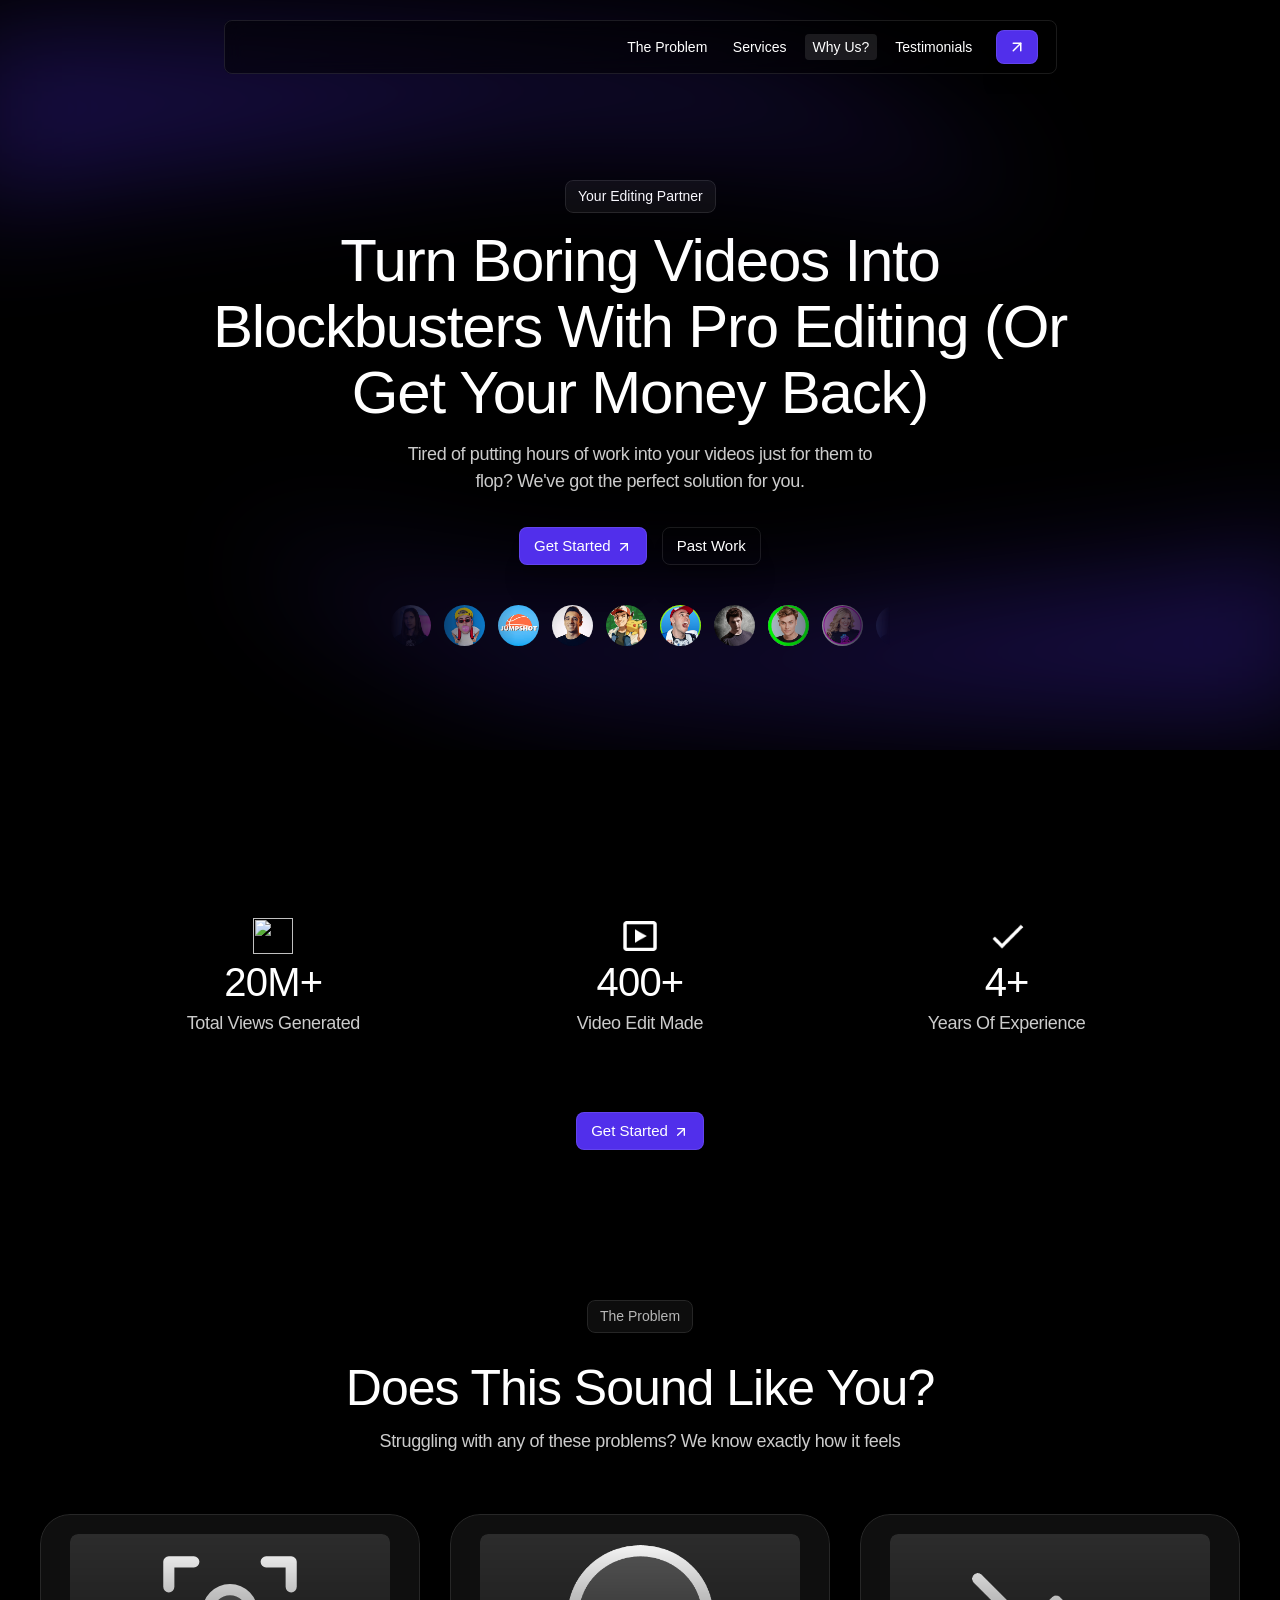
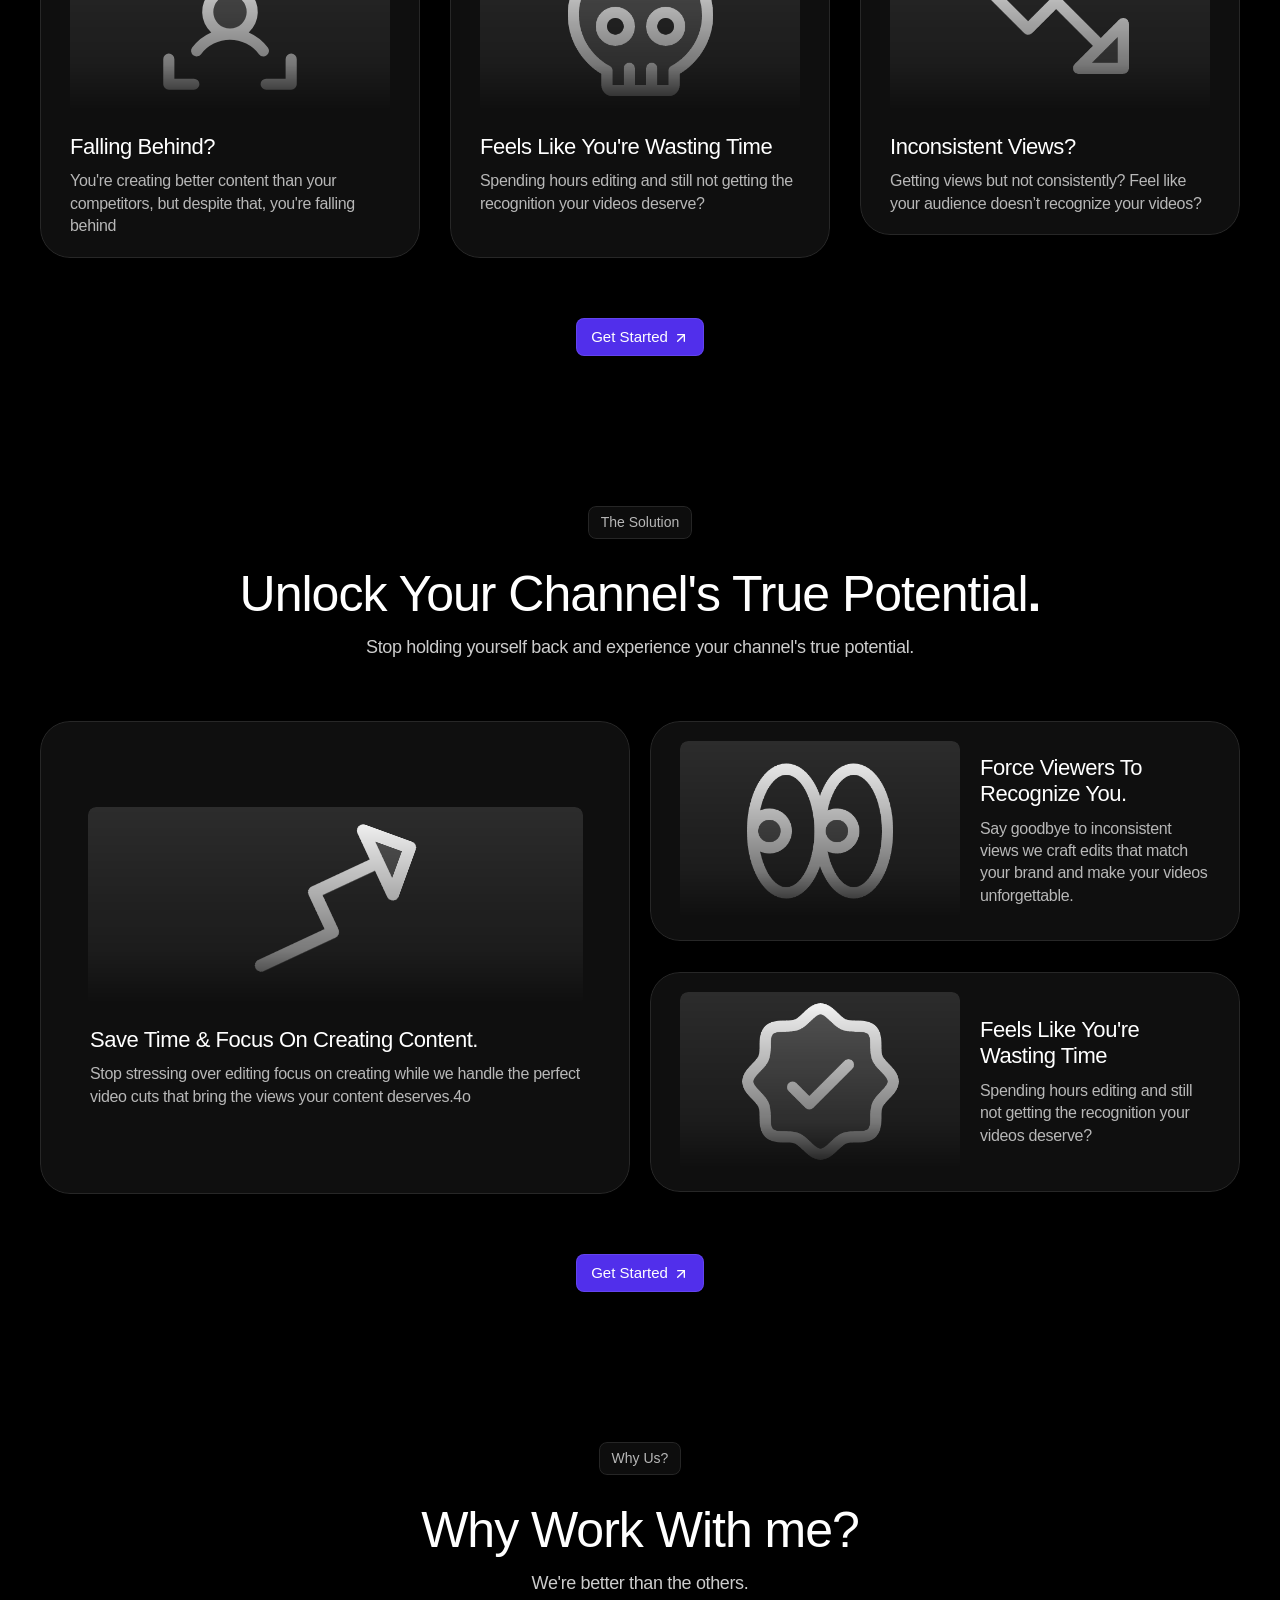
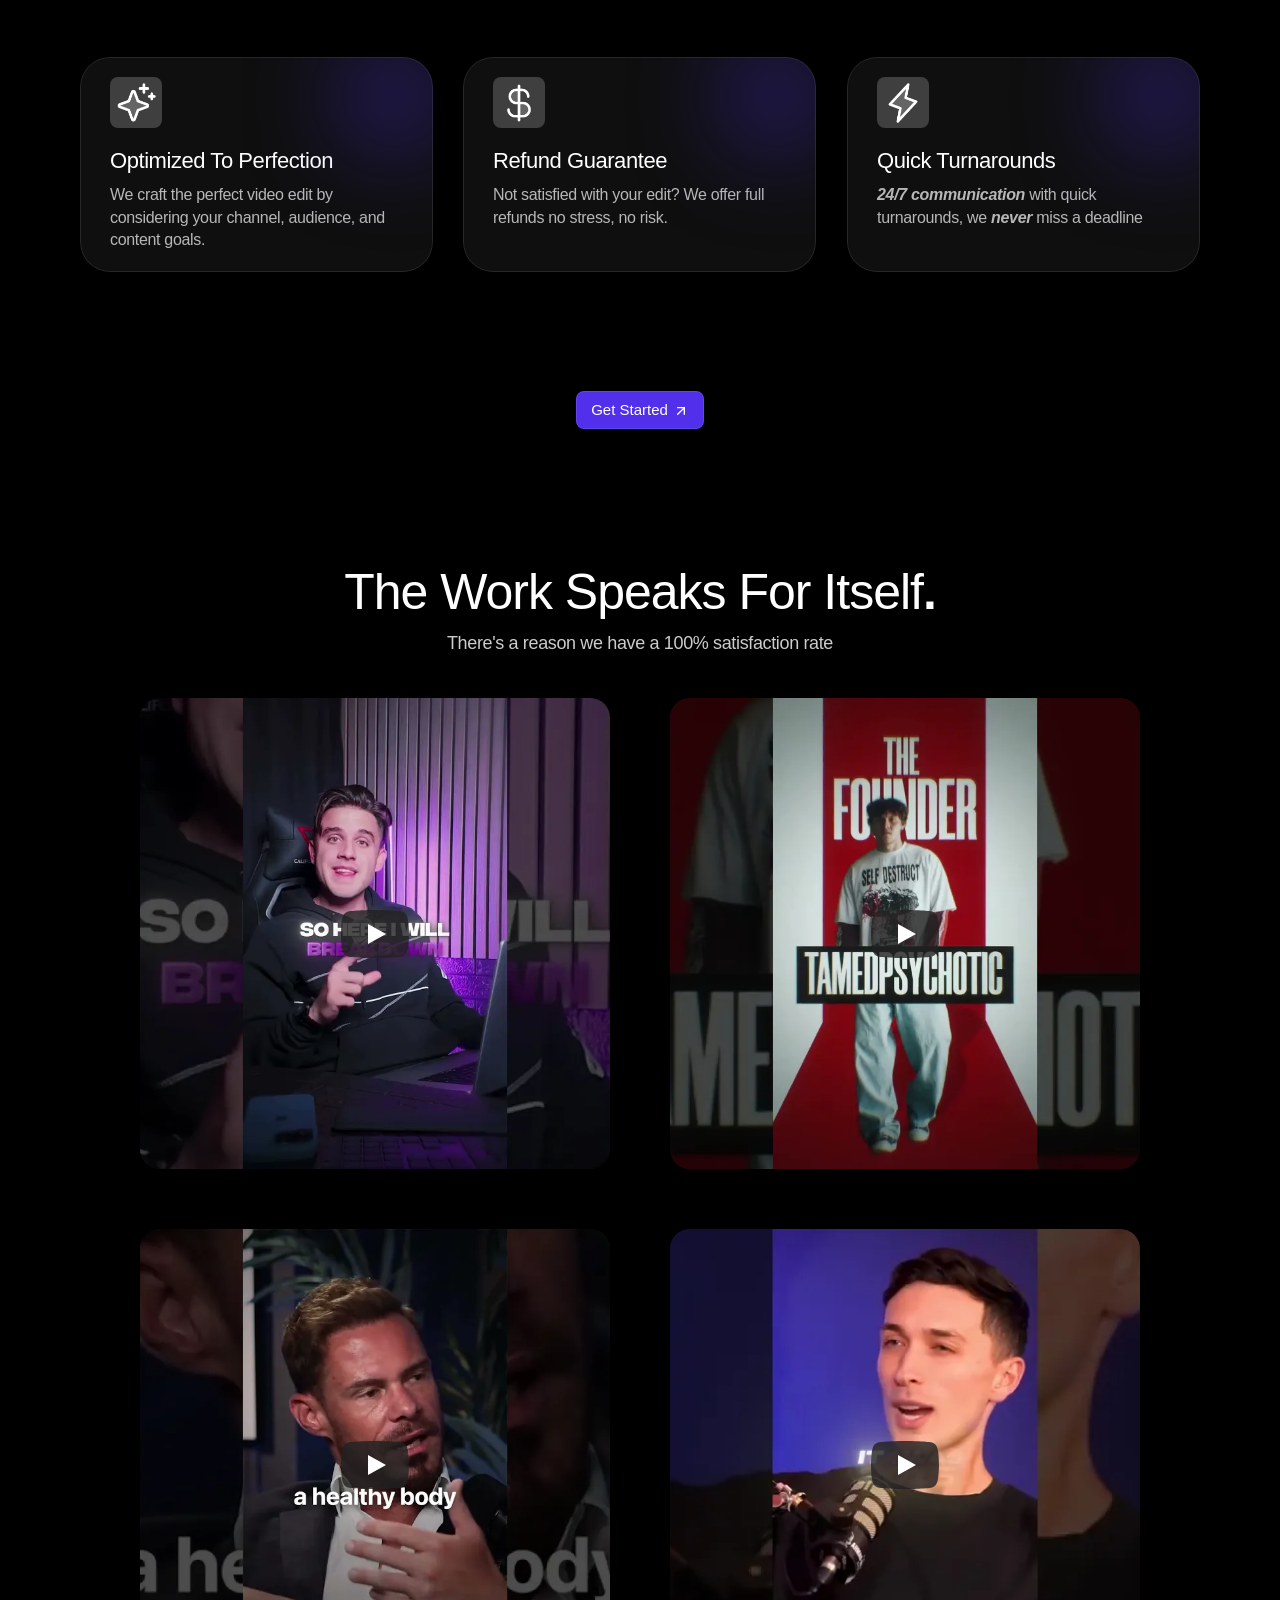
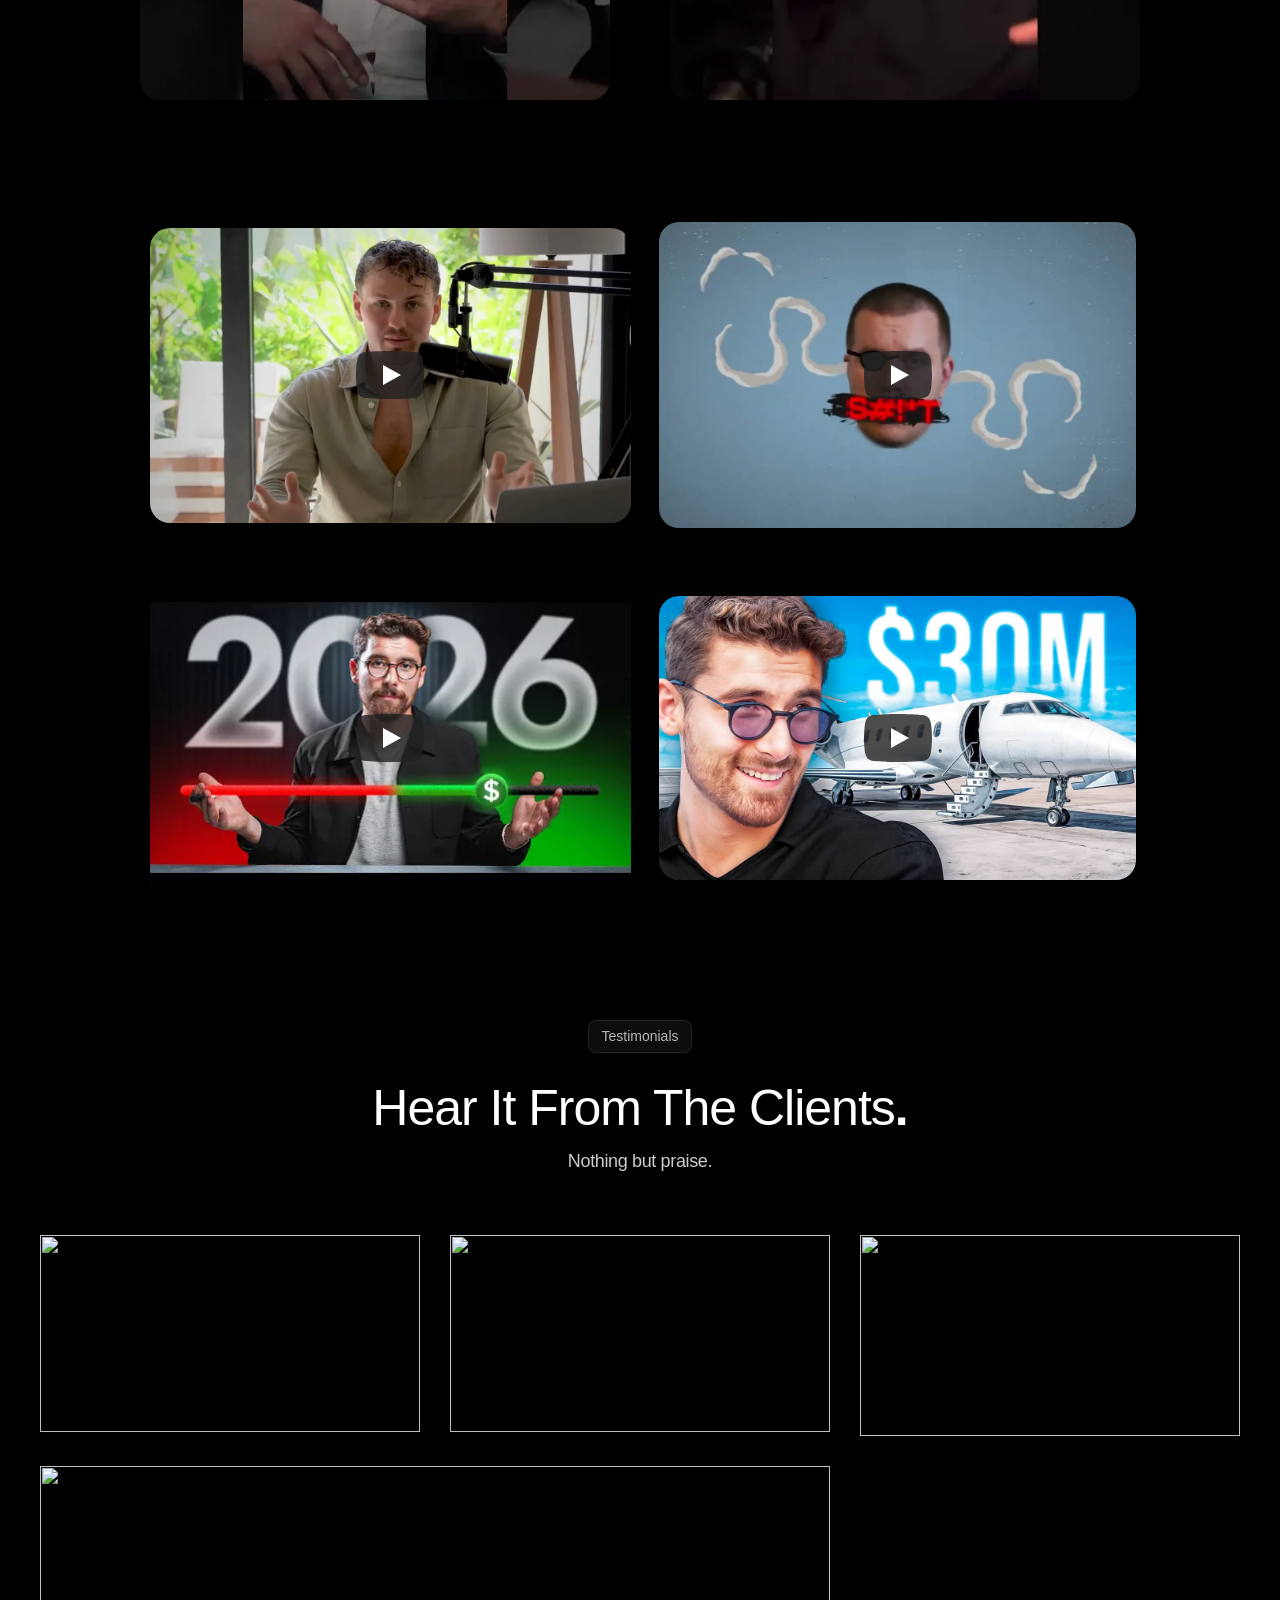
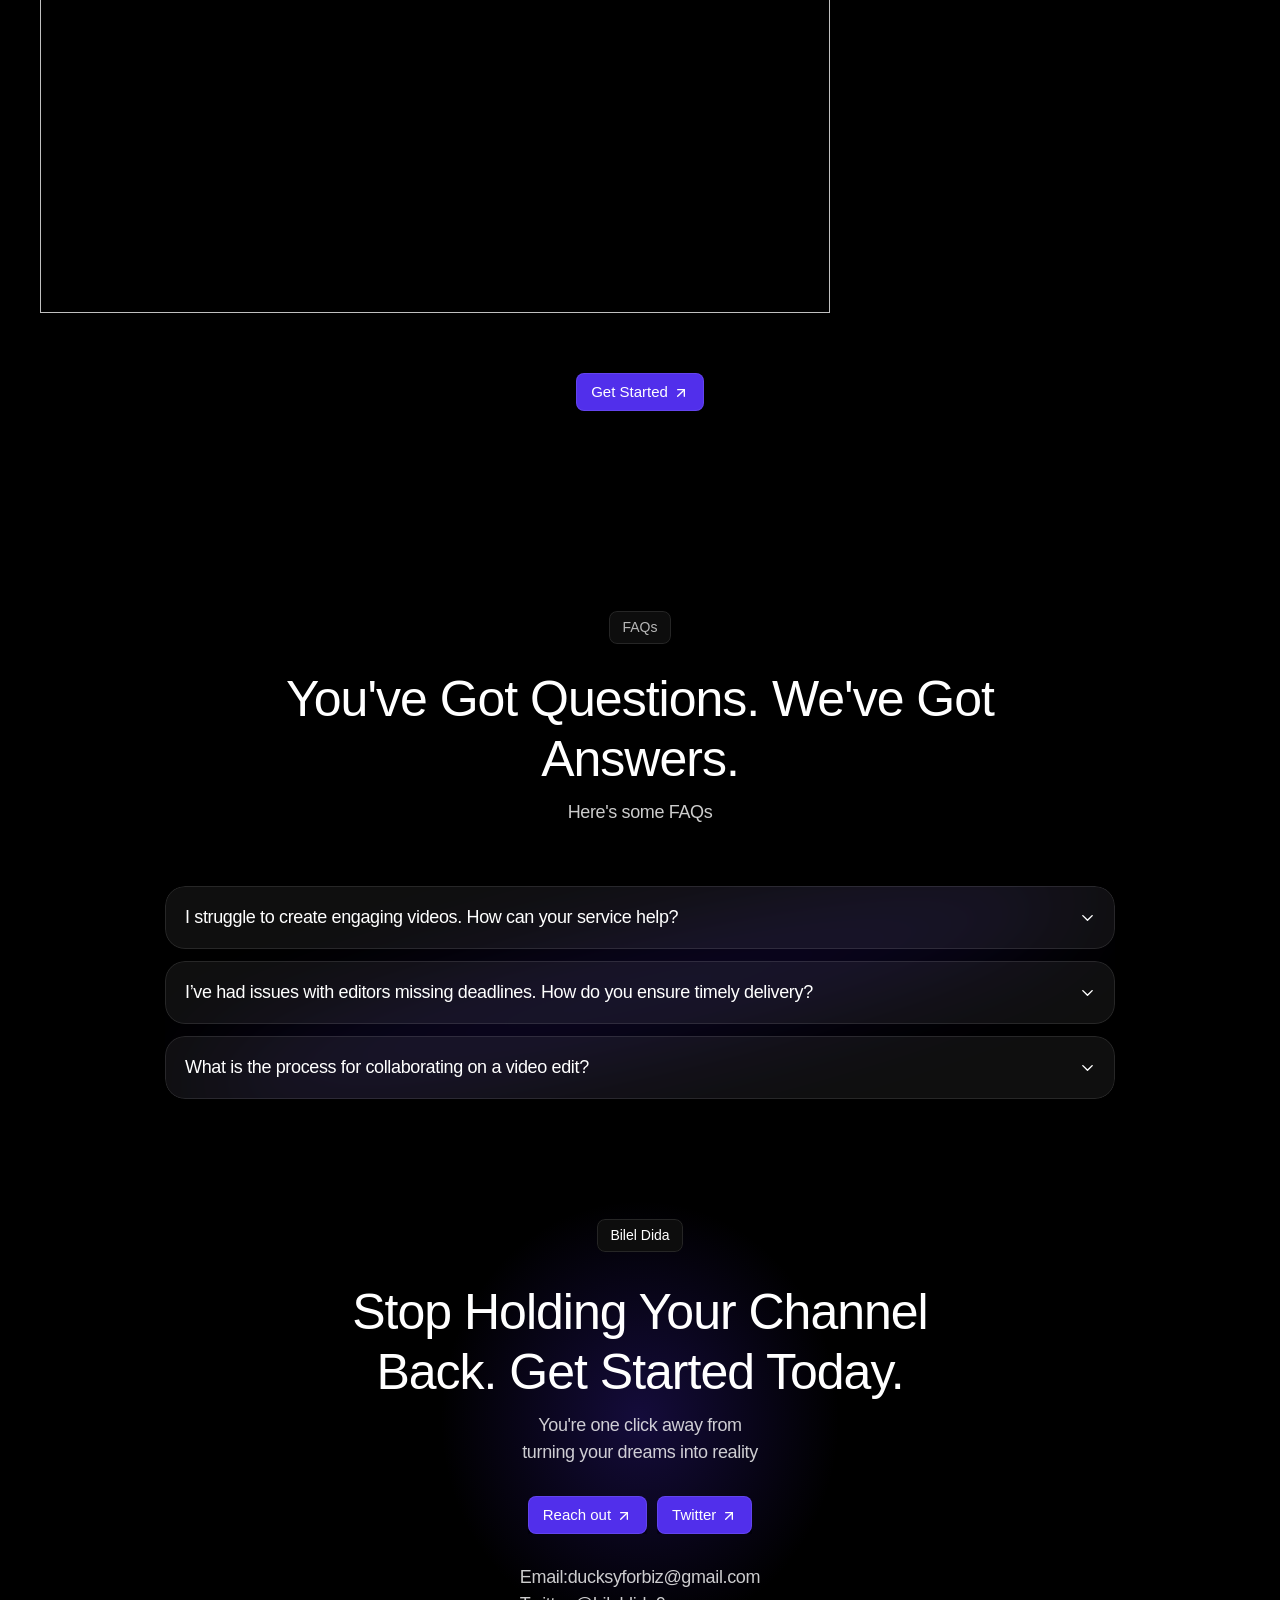
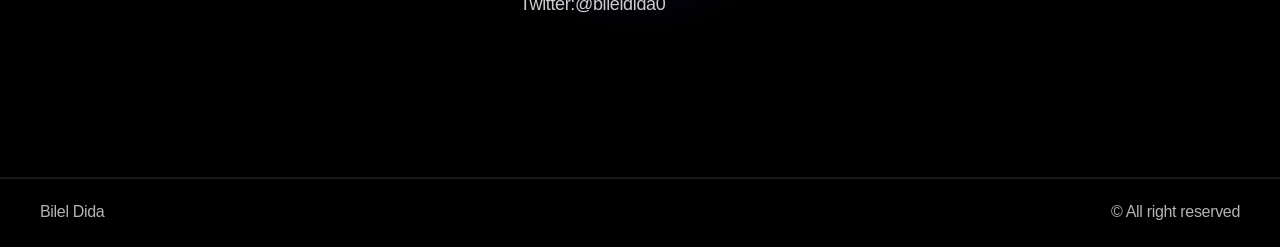
==== commit a6943e65: "commit 22" ====
--- a/index.html
+++ b/index.html
@@ -1,18 +1,21 @@
 <!DOCTYPE html>
 <!-- saved from url=(0033)https://bileldida.framer.website/ -->
-<html lang="en" class="lenis"><head><meta http-equiv="Content-Type" content="text/html; charset=UTF-8">
-    
-    <script type="importmap" data-framer-importmap="">{"imports":{"__framer-badge":"https://framerusercontent.com/modules/kr6mBIQPAjMiv35rQa3A/JqQCEBMftp0u8SBv29R5/PX9hIOIVM.js","valtio":"https://ga.jspm.io/npm:valtio@1.2.9/esm/index.js","easing-coordinates":"https://ga.jspm.io/npm:easing-coordinates@2.0.2/dist/cjs/index.js","hsluv":"https://ga.jspm.io/npm:hsluv@1.0.0/dist/esm/hsluv.js","motion":"https://ga.jspm.io/npm:motion@10.14.1/dist/main.es.js","react-tsparticles":"https://ga.jspm.io/npm:react-tsparticles@2.2.4/esm/index.js","tsparticles":"https://ga.jspm.io/npm:tsparticles@2.2.4/esm/index.js","zustand":"https://ga.jspm.io/npm:zustand@3.7.1/esm/index.js","zustand/middleware":"https://ga.jspm.io/npm:zustand@3.7.1/esm/middleware.js","@react-three/drei":"https://ga.jspm.io/npm:@react-three/drei@8.3.1/index.js","@react-three/fiber":"https://ga.jspm.io/npm:@react-three/fiber@7.0.24/dist/react-three-fiber.esm.js","airtable":"https://ga.jspm.io/npm:airtable@0.11.1/lib/airtable.js","framer-motion-3d":"https://ga.jspm.io/npm:framer-motion-3d@6.0.0-beta.8/dist/es/index.mjs","react-confetti":"https://ga.jspm.io/npm:react-confetti@6.0.1/dist/react-confetti.min.js","style-value-types":"https://ga.jspm.io/npm:style-value-types@5.1.0/dist/es/index.mjs","three":"https://ga.jspm.io/npm:three@0.136.0/build/three.module.js","shopify-buy":"https://ga.jspm.io/npm:shopify-buy@2.14.0/index.js","canvas-confetti":"https://ga.jspm.io/npm:canvas-confetti@1.4.0/src/confetti.js","color-diff":"https://ga.jspm.io/npm:color-diff@1.2.0/lib/index.js","color-hash":"https://ga.jspm.io/npm:color-hash@2.0.1/dist/color-hash.js","tinycolor2":"https://ga.jspm.io/npm:tinycolor2@1.4.2/tinycolor.js","@motionone/easing":"https://ga.jspm.io/npm:@motionone/easing@10.14.0/dist/index.es.js","figma-squircle":"https://ga.jspm.io/npm:figma-squircle@0.3.0/dist/module.js","popmotion":"https://ga.jspm.io/npm:popmotion@11.0.3/dist/es/index.mjs","@emotion/hash":"https://ga.jspm.io/npm:@emotion/hash@0.8.0/dist/hash.browser.esm.js","@motionone/dom":"https://ga.jspm.io/npm:@motionone/dom@10.12.0/dist/index.es.js","@motionone/utils":"https://ga.jspm.io/npm:@motionone/utils@10.12.0/dist/index.es.js","framesync":"https://ga.jspm.io/npm:framesync@6.1.2/dist/es/index.mjs","highlight.js":"https://ga.jspm.io/npm:highlight.js@11.6.0/es/index.js","highlight.js/lib/common":"https://ga.jspm.io/npm:highlight.js@11.6.0/es/common.js","prismjs":"https://ga.jspm.io/npm:prismjs@1.29.0/prism.js","prismjs/components/prism-jsx":"https://ga.jspm.io/npm:prismjs@1.29.0/components/prism-jsx.js","prismjs/components/prism-tsx":"https://ga.jspm.io/npm:prismjs@1.29.0/components/prism-tsx.js","shadertoy-react":"https://ga.jspm.io/npm:shadertoy-react@1.1.2/lib/shadertoy-react.min.js","react-svg":"https://ga.jspm.io/npm:react-svg@15.1.9/dist/react-svg.esm.js","cobe":"https://ga.jspm.io/npm:cobe@0.6.0/dist/index.esm.js","convert-svg-react":"https://ga.jspm.io/npm:convert-svg-react@1.0.0/lib/converter/index.js","himalaya":"https://ga.jspm.io/npm:himalaya@1.1.0/lib/index.js","html-react-parser":"https://ga.jspm.io/npm:html-react-parser@3.0.0/index.mjs","html-to-react":"https://ga.jspm.io/npm:html-to-react@1.5.0/index.js","htmlparser2":"https://ga.jspm.io/npm:htmlparser2@8.0.1/lib/esm/index.js","jsdom":"https://ga.jspm.io/npm:jsdom@20.0.0/lib/api.js","react-html-parser":"https://ga.jspm.io/npm:react-html-parser@2.0.2/lib/index.js","react-htmlparser2":"https://ga.jspm.io/npm:react-htmlparser2@0.1.0/htmlparser2-react.js","@signal-noise/react-shader-canvas":"https://ga.jspm.io/npm:@signal-noise/react-shader-canvas@0.0.3/dist/index.js","canvas-noise":"https://ga.jspm.io/npm:canvas-noise@1.0.0/canvas-noise.js","react-noisy-canvas":"https://ga.jspm.io/npm:react-noisy-canvas@1.0.4/build/NoisyCanvas.js","flubber":"https://ga.jspm.io/npm:flubber@0.4.2/build/flubber.min.js","arc-text":"https://ga.jspm.io/npm:arc-text@1.0.1/dist/arc-text.umd.js","@vimeo/player":"https://ga.jspm.io/npm:@vimeo/player@2.16.4/dist/player.es.js","react-helmet":"https://ga.jspm.io/npm:react-helmet@6.1.0/lib/Helmet.js","browser-jsonp":"https://ga.jspm.io/npm:browser-jsonp@1.1.5/lib/jsonp.js","fetch-jsonp":"https://ga.jspm.io/npm:fetch-jsonp@1.2.1/build/fetch-jsonp.js","jsonp":"https://ga.jspm.io/npm:jsonp@0.2.1/index.js","@codesandbox/sandpack-react":"https://ga.jspm.io/npm:@codesandbox/sandpack-react@1.3.1/dist/esm/index.js","firebase/app":"https://ga.jspm.io/npm:firebase@9.12.1/app/dist/index.esm.js","firebase/auth":"https://ga.jspm.io/npm:firebase@9.12.1/auth/dist/index.esm.js","firebase/firestore":"https://ga.jspm.io/npm:firebase@9.12.1/firestore/dist/index.esm.js","react-tooltip":"https://ga.jspm.io/npm:react-tooltip@4.4.3/dist/index.es.js","@cyriacbr/react-split-text":"https://ga.jspm.io/npm:@cyriacbr/react-split-text@1.0.0/dist/index.js","react-hook-form":"https://ga.jspm.io/npm:react-hook-form@7.39.5/dist/index.esm.mjs","styled-components":"https://ga.jspm.io/npm:styled-components@5.3.9/dist/styled-components.browser.esm.js","typewriter-effect":"https://ga.jspm.io/npm:typewriter-effect@2.19.0/dist/react.js","react-reconciler":"https://ga.jspm.io/npm:react-reconciler@0.29.2/index.js","react-reconciler/constants":"https://ga.jspm.io/npm:react-reconciler@0.29.2/constants.js","@dotlottie/player-component":"https://ga.jspm.io/npm:@dotlottie/player-component@1.3.2/dist/dotlottie-player.esm.js","@elgorditosalsero/react-gtm-hook":"https://ga.jspm.io/npm:@elgorditosalsero/react-gtm-hook@2.7.2/dist/react-gtm-hook.esm.js","@emotion/css":"https://ga.jspm.io/npm:@emotion/css@11.9.0/dist/emotion-css.esm.js","@fireworks-js/react":"https://ga.jspm.io/npm:@fireworks-js/react@2.10.6/dist/index.es.js","@formspree/react":"https://ga.jspm.io/npm:@formspree/react@2.4.1/dist/index.mjs","@material-ui/core/IconButton":"https://ga.jspm.io/npm:@material-ui/core@4.12.4/esm/IconButton/index.js","@material-ui/icons/ArrowDropDown":"https://ga.jspm.io/npm:@material-ui/icons@4.11.3/esm/ArrowDropDown.js","@material-ui/icons/Facebook":"https://ga.jspm.io/npm:@material-ui/icons@4.11.3/esm/Facebook.js","@material-ui/icons/Favorite":"https://ga.jspm.io/npm:@material-ui/icons@4.11.3/esm/Favorite.js","@material-ui/icons/FavoriteBorder":"https://ga.jspm.io/npm:@material-ui/icons@4.11.3/esm/FavoriteBorder.js","@material-ui/icons/FileCopy":"https://ga.jspm.io/npm:@material-ui/icons@4.11.3/esm/FileCopy.js","@material-ui/icons/LinkedIn":"https://ga.jspm.io/npm:@material-ui/icons@4.11.3/esm/LinkedIn.js","@material-ui/icons/Twitter":"https://ga.jspm.io/npm:@material-ui/icons@4.11.3/esm/Twitter.js","@mediapipe/camera_utils":"https://ga.jspm.io/npm:@mediapipe/camera_utils@0.3.1640029074/camera_utils.js","@mediapipe/hands":"https://ga.jspm.io/npm:@mediapipe/hands@0.4.1646424915/hands.js","@memberstack/react":"https://ga.jspm.io/npm:@memberstack/react@2.0.11/dist/index.js","@react-hook/mouse-position":"https://ga.jspm.io/npm:@react-hook/mouse-position@4.1.3/dist/module/index.js","@react-spring/three":"https://ga.jspm.io/npm:@react-spring/three@9.4.5/dist/react-spring-three.esm.js","@shadergradient/store":"https://ga.jspm.io/npm:@shadergradient/store@0.0.0/dist/index.js","@supabase/auth-ui-react":"https://ga.jspm.io/npm:@supabase/auth-ui-react@0.4.2/dist/index.es.js","@supabase/auth-ui-shared":"https://ga.jspm.io/npm:@supabase/auth-ui-shared@0.1.6/dist/index.mjs","@supabase/supabase-js":"https://ga.jspm.io/npm:@supabase/supabase-js@2.25.0/dist/module/index.js","@tensorflow-models/hand-pose-detection":"https://ga.jspm.io/npm:@tensorflow-models/hand-pose-detection@2.0.0/dist/hand-pose-detection.esm.js","@tensorflow-models/handpose":"https://ga.jspm.io/npm:@tensorflow-models/handpose@0.0.7/dist/index.js","@tensorflow/tfjs":"https://ga.jspm.io/npm:@tensorflow/tfjs@3.18.0/dist/index.js","@tensorflow/tfjs-backend-wasm":"https://ga.jspm.io/npm:@tensorflow/tfjs-backend-wasm@3.18.0/dist/index.js","@tensorflow/tfjs-backend-webgl":"https://ga.jspm.io/npm:@tensorflow/tfjs-backend-webgl@3.18.0/dist/index.js","@tensorflow/tfjs-core":"https://ga.jspm.io/npm:@tensorflow/tfjs-core@3.18.0/dist/index.js","classnames":"https://ga.jspm.io/npm:classnames@2.3.2/index.js","copy-to-clipboard":"https://ga.jspm.io/npm:copy-to-clipboard@3.3.3/index.js","gsap":"https://ga.jspm.io/npm:gsap@3.11.3/index.js","jotai":"https://ga.jspm.io/npm:jotai@1.9.2/esm/index.mjs","jotai/utils":"https://ga.jspm.io/npm:jotai@1.9.2/esm/utils.mjs","js-cookie":"https://ga.jspm.io/npm:js-cookie@3.0.1/dist/js.cookie.mjs","jsonp-promise":"https://ga.jspm.io/npm:jsonp-promise@0.1.2/index.js","lodash-es/omit":"https://ga.jspm.io/npm:lodash-es@4.17.21/omit.js","moment":"https://ga.jspm.io/npm:moment@2.29.4/moment.js","moment-timezone":"https://ga.jspm.io/npm:moment-timezone@0.5.43/index.js","mouse-follower":"https://ga.jspm.io/npm:mouse-follower@1.1.2/dist/index.module.js","mousetrap":"https://ga.jspm.io/npm:mousetrap@1.6.5/mousetrap.js","objects-to-csv":"https://ga.jspm.io/npm:objects-to-csv@1.3.6/index.js","prettier":"https://ga.jspm.io/npm:prettier@3.2.5/standalone.mjs","prettier/parser-html":"https://ga.jspm.io/npm:prettier@3.2.5/plugins/html.js","prettier/standalone":"https://ga.jspm.io/npm:prettier@3.2.5/standalone.mjs","prop-types":"https://ga.jspm.io/npm:prop-types@15.8.1/index.js","qrcode.react":"https://ga.jspm.io/npm:qrcode.react@3.1.0/lib/esm/index.js","query-string":"https://ga.jspm.io/npm:query-string@8.1.0/index.js","random-word":"https://ga.jspm.io/npm:random-word@2.0.0/index.js","random-words":"https://ga.jspm.io/npm:random-words@1.2.0/index.js","react-autocomplete-hint":"https://ga.jspm.io/npm:react-autocomplete-hint@2.0.0/dist/src/index.js","react-autocomplete-input":"https://ga.jspm.io/npm:react-autocomplete-input@1.0.19/dist/bundle.js","react-block-image":"https://ga.jspm.io/npm:react-block-image@1.0.0/dist/index.js","react-canvas-confetti":"https://ga.jspm.io/npm:react-canvas-confetti@1.4.0/dist/index.js","react-circular-progressbar":"https://ga.jspm.io/npm:react-circular-progressbar@2.1.0/dist/index.esm.js","react-countdown":"https://ga.jspm.io/npm:react-countdown@2.3.5/dist/index.es.js","react-device-detect":"https://ga.jspm.io/npm:react-device-detect@2.2.2/dist/lib.js","react-hot-toast":"https://ga.jspm.io/npm:react-hot-toast@2.4.0/dist/index.mjs","react-intl-tel-input":"https://ga.jspm.io/npm:react-intl-tel-input@8.2.0/dist/index.js","react-speech-kit":"https://ga.jspm.io/npm:react-speech-kit@3.0.1/dist/index.js","react-use-measure":"https://ga.jspm.io/npm:react-use-measure@2.1.1/dist/web.js","react-webcam":"https://ga.jspm.io/npm:react-webcam@7.0.1/dist/react-webcam.js","reading-time":"https://ga.jspm.io/npm:reading-time@1.5.0/index.js","rect":"https://ga.jspm.io/npm:rect@1.2.1/index.js","simple-icons":"https://ga.jspm.io/npm:simple-icons@8.15.0/index.mjs","to-querystring":"https://ga.jspm.io/npm:to-querystring@1.1.1/lib/to-querystring.min.js","use-dencrypt-effect":"https://ga.jspm.io/npm:use-dencrypt-effect@2.0.0/dist/index.js","uuid":"https://ga.jspm.io/npm:uuid@9.0.0/dist/esm-browser/index.js","zustand/shallow":"https://ga.jspm.io/npm:zustand@3.7.0/esm/shallow.js","react-spring":"https://ga.jspm.io/npm:react-spring@9.7.1/dist/esm/index.js","react-parallax-tilt":"https://ga.jspm.io/npm:react-parallax-tilt@1.7.92/dist/index.esm.js","@faker-js/faker":"https://ga.jspm.io/npm:@faker-js/faker@7.6.0/dist/esm/index.mjs","@popmotion/popcorn":"https://ga.jspm.io/npm:@popmotion/popcorn@0.4.4/lib/index.js","@rainbow-me/rainbowkit":"https://ga.jspm.io/npm:@rainbow-me/rainbowkit@0.4.5/dist/index.js","@rainbow-me/rainbowkit/styles.css":"https://ga.jspm.io/npm:@rainbow-me/rainbowkit@0.4.5/dist/index.css","@uniswap/widgets/fonts.css":"https://ga.jspm.io/npm:@uniswap/widgets@2.0.0/dist/fonts.css","@vanilla-extract/css":"https://ga.jspm.io/npm:@vanilla-extract/css@1.9.2/dist/vanilla-extract-css.browser.esm.js","array-move":"https://ga.jspm.io/npm:array-move@4.0.0/index.js","chart.js":"https://ga.jspm.io/npm:chart.js@4.1.1/dist/chart.js","chart.js/auto":"https://ga.jspm.io/npm:chart.js@4.1.1/auto/auto.js","cmdk":"https://ga.jspm.io/npm:cmdk@0.1.16/dist/index.mjs","matter-js":"https://ga.jspm.io/npm:matter-js@0.19.0/build/matter.js","react-chartjs-2":"https://ga.jspm.io/npm:react-chartjs-2@5.1.0/dist/index.js","react-sortable-hoc":"https://ga.jspm.io/npm:react-sortable-hoc@2.0.0/dist/react-sortable-hoc.js","react-three-fiber":"https://ga.jspm.io/npm:react-three-fiber@6.0.13/dist/react-three-fiber.cjs.js","wagmi":"https://ga.jspm.io/npm:wagmi@0.6.0/dist/wagmi.esm.js","wagmi/providers/alchemy":"https://ga.jspm.io/npm:wagmi@0.6.0/providers/alchemy/dist/wagmi-providers-alchemy.esm.js","wagmi/providers/public":"https://ga.jspm.io/npm:wagmi@0.6.0/providers/public/dist/wagmi-providers-public.esm.js","@stitches/react":"https://ga.jspm.io/npm:@stitches/react@1.2.7/dist/index.mjs","email-validator":"https://ga.jspm.io/npm:email-validator@2.0.4/index.js","kbar":"https://ga.jspm.io/npm:kbar@0.1.0-beta.36/lib/index.js","next-themes":"https://ga.jspm.io/npm:next-themes@0.2.1/dist/index.module.js","reakit/Popover":"https://ga.jspm.io/npm:reakit@1.3.11/es/Popover/index.js","lodash":"https://ga.jspm.io/npm:lodash@4.17.21/lodash.js","react-grid-layout":"https://ga.jspm.io/npm:react-grid-layout@1.3.4/index.js","use-resize-observer":"https://ga.jspm.io/npm:use-resize-observer@9.1.0/dist/bundle.esm.js","@radix-ui/colors":"https://ga.jspm.io/npm:@radix-ui/colors@0.1.8/index.mjs","@radix-ui/react-dialog":"https://ga.jspm.io/npm:@radix-ui/react-dialog@1.0.2/dist/index.module.js","boring-avatars":"https://ga.jspm.io/npm:boring-avatars@1.7.0/build/index.js","connectkit":"https://ga.jspm.io/npm:connectkit@1.1.0/build/index.es.js","countries-and-timezones":"https://ga.jspm.io/npm:countries-and-timezones@3.4.1/esm/index.js","ethers":"https://ga.jspm.io/npm:ethers@6.0.8/lib.esm/index.js","fetch-dedupe":"https://ga.jspm.io/npm:fetch-dedupe@3.0.0/lib/index.js","lodash.debounce":"https://ga.jspm.io/npm:lodash.debounce@4.0.8/index.js","lodash.defer":"https://ga.jspm.io/npm:lodash.defer@4.1.0/index.js","openweather-api-node":"https://ga.jspm.io/npm:openweather-api-node@1.4.1/src/index.js","openweather-apis":"https://ga.jspm.io/npm:openweather-apis@4.4.2/index.js","react-copy-to-clipboard":"https://ga.jspm.io/npm:react-copy-to-clipboard@5.1.0/lib/index.js","react-markdown":"https://ga.jspm.io/npm:react-markdown@8.0.4/index.js","react-qr-code":"https://ga.jspm.io/npm:react-qr-code@2.0.11/lib/index.js","react-syntax-highlighter/dist/esm/styles/hljs":"https://ga.jspm.io/npm:react-syntax-highlighter@15.5.0/dist/esm/styles/hljs/index.js","react-tilt":"https://ga.jspm.io/npm:react-tilt@0.1.4/dist/tilt.js","react-timezone-select":"https://ga.jspm.io/npm:react-timezone-select@1.4.0/dist/esm/index.js","scroller-motion":"https://ga.jspm.io/npm:scroller-motion@1.2.3/dist/index.modern.mjs","wagmi/chains":"https://ga.jspm.io/npm:wagmi@0.6.6/chains/dist/wagmi-chains.esm.js","highlight.js/lib/languages/javascript":"https://ga.jspm.io/npm:highlight.js@11.5.0/es/languages/javascript.js","lowlight":"https://ga.jspm.io/npm:lowlight@2.6.1/index.js","react-lowlight":"https://ga.jspm.io/npm:react-lowlight@3.0.0/src/Lowlight.js","react-lowlight/common":"https://ga.jspm.io/npm:react-lowlight@3.0.0/src/common.js","react-syntax-highlighter/dist/esm/languages/hljs/javascript":"https://ga.jspm.io/npm:react-syntax-highlighter@15.5.0/dist/esm/languages/hljs/javascript.js","react-syntax-highlighter/dist/esm/styles/hljs/docco":"https://ga.jspm.io/npm:react-syntax-highlighter@15.5.0/dist/esm/styles/hljs/docco.js","@calcom/embed-react":"https://ga.jspm.io/npm:@calcom/embed-react@1.0.10/dist/Cal.es.js","@researchgate/react-intersection-observer":"https://ga.jspm.io/npm:@researchgate/react-intersection-observer@1.3.5/lib/js/index.js","animated-number-react":"https://ga.jspm.io/npm:animated-number-react@0.1.2/build/index.js","axios":"https://ga.jspm.io/npm:axios@1.2.5/index.js","react-animated-counter":"https://ga.jspm.io/npm:react-animated-counter@1.2.4/dist/index.js","react-animated-number":"https://ga.jspm.io/npm:react-animated-number@0.4.4/build/index.js","react-circle":"https://ga.jspm.io/npm:react-circle@1.1.1/dist/index.js","react-circle-progress-bar":"https://ga.jspm.io/npm:react-circle-progress-bar@0.1.4/dist/progress.js","react-countup":"https://ga.jspm.io/npm:react-countup@6.4.2/build/index.js","react-customizable-progressbar":"https://ga.jspm.io/npm:react-customizable-progressbar@1.2.0/dist/ReactCustomizableProgressbar.js","react-hook-inview":"https://ga.jspm.io/npm:react-hook-inview@4.5.0/dist/esm/index.js","react-intersection-observer":"https://ga.jspm.io/npm:react-intersection-observer@9.4.3/react-intersection-observer.modern.mjs","react-progress-label":"https://ga.jspm.io/npm:react-progress-label@3.1.7/dist/index.esm.js","react-sweet-progress":"https://ga.jspm.io/npm:react-sweet-progress@1.1.2/lib/index.js","sonner":"https://ga.jspm.io/npm:sonner@0.3.5/dist/index.mjs","use-count-up":"https://ga.jspm.io/npm:use-count-up@3.0.1/lib/index.module.js","@firebase/app":"https://ga.jspm.io/npm:@firebase/app@0.8.4/dist/esm/index.esm2017.js","@rive-app/react-canvas":"https://ga.jspm.io/npm:@rive-app/react-canvas@3.0.36/dist/index.js","firebase-admin":"https://ga.jspm.io/npm:firebase-admin@11.10.1/lib/index.js","firebase/analytics":"https://ga.jspm.io/npm:firebase@9.12.1/analytics/dist/index.esm.js","firestore":"https://ga.jspm.io/npm:firestore@1.1.6/index.js","react-firebase-hooks/firestore":"https://ga.jspm.io/npm:react-firebase-hooks@5.1.1/firestore/dist/index.esm.js","reacts":"https://ga.jspm.io/npm:reacts@0.0.0/index.js","firebase/database":"https://ga.jspm.io/npm:firebase@9.17.1/database/dist/esm/index.esm.js","html":"https://ga.jspm.io/npm:html@1.0.0/lib/html.js","use-immer":"https://ga.jspm.io/npm:use-immer@0.9.0/dist/use-immer.module.js","html-to-image":"https://ga.jspm.io/npm:html-to-image@1.11.11/es/index.js","html2canvas":"https://ga.jspm.io/npm:html2canvas@1.4.1/dist/html2canvas.js","react-loading":"https://ga.jspm.io/npm:react-loading@2.0.3/dist/react-loading.js","react-loading-screen":"https://ga.jspm.io/npm:react-loading-screen@0.0.17/dist/index.js","react-loading-skeleton":"https://ga.jspm.io/npm:react-loading-skeleton@3.4.0/dist/index.js","react-loading-skeleton/dist/skeleton.css":"https://ga.jspm.io/npm:react-loading-skeleton@3.3.1/dist/skeleton.css","react-router-dom":"https://ga.jspm.io/npm:react-router-dom@6.8.1/dist/index.js","react-spinners":"https://ga.jspm.io/npm:react-spinners@0.13.8/esm/index.js","react-spinners-kit":"https://ga.jspm.io/npm:react-spinners-kit@1.9.1/lib/index.js","react-spinners/BounceLoader":"https://ga.jspm.io/npm:react-spinners@0.13.8/BounceLoader.js","react-spinners/ClipLoader":"https://ga.jspm.io/npm:react-spinners@0.13.8/ClipLoader.js","spinners-react":"https://ga.jspm.io/npm:spinners-react@1.0.7/lib/esm/index.js","react-infinite-scroll-component":"https://ga.jspm.io/npm:react-infinite-scroll-component@6.1.0/dist/index.js","@u-wave/react-vimeo":"https://ga.jspm.io/npm:@u-wave/react-vimeo@0.9.10/dist/react-vimeo.es.js","react-player":"https://ga.jspm.io/npm:react-player@2.13.0/lib/index.js","react-vimeo":"https://ga.jspm.io/npm:react-vimeo@2.0.0/lib/Vimeo.js","dom-to-image":"https://ga.jspm.io/npm:dom-to-image@2.6.0/src/dom-to-image.js","dompurify":"https://ga.jspm.io/npm:dompurify@3.1.0/dist/purify.js","file-saver":"https://ga.jspm.io/npm:file-saver@2.0.5/dist/FileSaver.min.js","next/dynamic":"https://ga.jspm.io/npm:next@13.4.5/dynamic.js","primereact/mention":"https://ga.jspm.io/npm:primereact@10.0.3/mention/mention.esm.js","react-animated-numbers":"https://ga.jspm.io/npm:react-animated-numbers@0.16.0/dist/index.js","react-contenteditable":"https://ga.jspm.io/npm:react-contenteditable@3.3.7/lib/react-contenteditable.js","react-error-boundary":"https://ga.jspm.io/npm:react-error-boundary@4.0.13/dist/react-error-boundary.esm.js","react-mentions":"https://ga.jspm.io/npm:react-mentions@4.4.10/dist/react-mentions.esm.js","react-tagify":"https://ga.jspm.io/npm:react-tagify@1.0.7/dist/lib.es.js","sanitize-html":"https://ga.jspm.io/npm:sanitize-html@2.13.0/index.js","styled-jsx/css":"https://ga.jspm.io/npm:styled-jsx@5.1.2/css.js","styled-jsx/style":"https://ga.jspm.io/npm:styled-jsx@5.1.2/style.js","swr":"https://ga.jspm.io/npm:swr@2.0.2/core/dist/index.mjs","swr/infinite":"https://ga.jspm.io/npm:swr@2.2.4/infinite/dist/index.mjs","swr/mutation":"https://ga.jspm.io/npm:swr@2.2.4/mutation/dist/index.mjs","@9gustin/react-notion-render":"https://ga.jspm.io/npm:@9gustin/react-notion-render@3.11.2/dist/index.modern.mjs","@agentofuser/remark-oembed":"https://ga.jspm.io/npm:@agentofuser/remark-oembed@1.0.4/dist/index.js","@airtable/blocks":"https://ga.jspm.io/npm:@airtable/blocks@1.18.1/dist/cjs/index.js","@auth0/auth0-react":"https://ga.jspm.io/npm:@auth0/auth0-react@2.2.1/dist/auth0-react.esm.js","@botpoison/browser":"https://ga.jspm.io/npm:@botpoison/browser@0.1.30/dist/index.js","@clerk/clerk-react":"https://ga.jspm.io/npm:@clerk/clerk-react@4.24.2/dist/esm/index.js","@emotion/core":"https://ga.jspm.io/npm:@emotion/core@11.0.0/dist/emotion-core.cjs.js","@emotion/styled":"https://ga.jspm.io/npm:@emotion/styled@11.10.6/dist/emotion-styled.browser.esm.js","@formspark/use-formspark":"https://ga.jspm.io/npm:@formspark/use-formspark@0.1.39/dist/use-formspark.esm.js","@fortawesome/fontawesome-svg-core":"https://ga.jspm.io/npm:@fortawesome/fontawesome-svg-core@6.4.2/index.mjs","@fortawesome/free-regular-svg-icons":"https://ga.jspm.io/npm:@fortawesome/free-regular-svg-icons@6.0.0/index.es.js","@fortawesome/free-solid-svg-icons":"https://ga.jspm.io/npm:@fortawesome/free-solid-svg-icons@6.0.0/index.es.js","@fortawesome/react-fontawesome":"https://ga.jspm.io/npm:@fortawesome/react-fontawesome@0.1.17/index.es.js","@itsjonq/controls":"https://ga.jspm.io/npm:@itsjonq/controls@0.0.9/dist/cjs/index.js","@monaco-editor/react":"https://ga.jspm.io/npm:@monaco-editor/react@4.4.6/lib/es/index.js","@n8tb1t/use-scroll-position":"https://ga.jspm.io/npm:@n8tb1t/use-scroll-position@2.0.3/lib/index.js","@notionhq/client":"https://ga.jspm.io/npm:@notionhq/client@2.2.3/build/src/index.js","@p5-wrapper/react":"https://ga.jspm.io/npm:@p5-wrapper/react@4.2.0/dist/component/react.js","@paultalarian/react-notion-x":"https://ga.jspm.io/npm:@paultalarian/react-notion-x@6.15.28/build/index.js","@phosphor-icons/react":"https://ga.jspm.io/npm:@phosphor-icons/react@2.0.10/dist/index.es.js","@radix-ui/react-context-menu":"https://ga.jspm.io/npm:@radix-ui/react-context-menu@2.1.4/dist/index.mjs","@radix-ui/react-icons":"https://ga.jspm.io/npm:@radix-ui/react-icons@1.1.0/dist/react-icons.esm.js","@radix-ui/react-popover":"https://ga.jspm.io/npm:@radix-ui/react-popover@0.1.6/dist/index.module.js","@radix-ui/react-slider":"https://ga.jspm.io/npm:@radix-ui/react-slider@0.1.4/dist/index.module.js","@radix-ui/react-switch":"https://ga.jspm.io/npm:@radix-ui/react-switch@1.0.3/dist/index.mjs","@radix-ui/react-tooltip":"https://ga.jspm.io/npm:@radix-ui/react-tooltip@1.0.6/dist/index.mjs","@ramonak/react-progress-bar":"https://ga.jspm.io/npm:@ramonak/react-progress-bar@5.0.3/dist/index.js","@react-spring/web":"https://ga.jspm.io/npm:@react-spring/web@9.7.2/dist/esm/index.js","@react-three/cannon":"https://ga.jspm.io/npm:@react-three/cannon@6.5.2/dist/index.js","@reactuses/core":"https://ga.jspm.io/npm:@reactuses/core@4.0.8/dist/index.mjs","@scotato/react-squircle":"https://ga.jspm.io/npm:@scotato/react-squircle@1.1.3/dist/index.js","@splinetool/loader":"https://ga.jspm.io/npm:@splinetool/loader@0.9.150/build/SplineLoader.js","@splinetool/r3f-spline":"https://ga.jspm.io/npm:@splinetool/r3f-spline@1.0.2/dist/useSpline.es.js","@splinetool/runtime":"https://ga.jspm.io/npm:@splinetool/runtime@0.9.202/build/runtime.js","@studio-freight/lenis":"https://ga.jspm.io/npm:@studio-freight/lenis@1.0.29/dist/lenis.modern.mjs","@tanstack/react-query":"https://ga.jspm.io/npm:@tanstack/react-query@4.35.3/build/lib/index.mjs","@tinymce/tinymce-react":"https://ga.jspm.io/npm:@tinymce/tinymce-react@3.13.0/lib/es2015/main/ts/index.js","@tldraw/tldraw":"https://ga.jspm.io/npm:@tldraw/tldraw@1.9.1/dist/index.mjs","@uidotdev/usehooks":"https://ga.jspm.io/npm:@uidotdev/usehooks@2.2.0/index.js","@veltdev/react":"https://ga.jspm.io/npm:@veltdev/react@1.0.15/esm/index.js","@zag-js/pin-input":"https://ga.jspm.io/npm:@zag-js/pin-input@0.13.0/dist/index.mjs","@zag-js/react":"https://ga.jspm.io/npm:@zag-js/react@0.13.0/dist/index.mjs","@zoom-image/react":"https://ga.jspm.io/npm:@zoom-image/react@0.3.10/dist/index.mjs","aframe":"https://ga.jspm.io/npm:aframe@1.3.0/dist/aframe-master.js","aframe-mountain-component":"https://ga.jspm.io/npm:aframe-mountain-component@0.3.3/index.js","aframe-particle-system-component":"https://ga.jspm.io/npm:aframe-particle-system-component@1.1.3/index.js","aframe-react":"https://ga.jspm.io/npm:aframe-react@4.4.0/dist/index.js","algoliasearch":"https://ga.jspm.io/npm:algoliasearch@4.24.0/dist/algoliasearch.umd.js","alpinejs":"https://ga.jspm.io/npm:alpinejs@3.12.0/dist/module.esm.js","animejs":"https://ga.jspm.io/npm:animejs@3.2.1/lib/anime.js","atrament":"https://ga.jspm.io/npm:atrament@3.0.0/index.js","bootstrap":"https://ga.jspm.io/npm:bootstrap@5.3.3/dist/js/bootstrap.esm.js","caniuse-api":"https://ga.jspm.io/npm:caniuse-api@3.0.0/dist/index.js","caniuse-lite":"https://ga.jspm.io/npm:caniuse-lite@1.0.30001492/dist/unpacker/index.js","canvas":"https://ga.jspm.io/npm:canvas@2.11.0/browser.js","canvas-sketch":"https://ga.jspm.io/npm:canvas-sketch@0.7.6/dist/canvas-sketch.umd.js","canvas-sketch-util":"https://ga.jspm.io/npm:canvas-sketch-util@1.10.0/index.js","chartjs-plugin-colorschemes":"https://ga.jspm.io/npm:chartjs-plugin-colorschemes@0.4.0/dist/chartjs-plugin-colorschemes.js","chroma-js":"https://ga.jspm.io/npm:chroma-js@2.4.2/chroma.js","color-thief":"https://ga.jspm.io/npm:color-thief@2.2.5/js/color-thief.js","color-thief-react":"https://ga.jspm.io/npm:color-thief-react@2.1.0/lib/index.js","corner-smoothing":"https://ga.jspm.io/npm:corner-smoothing@0.1.3/dist/esm/index.js","countup.js":"https://ga.jspm.io/npm:countup.js@2.8.0/dist/countUp.min.js","css-to-react-native":"https://ga.jspm.io/npm:css-to-react-native@3.2.0/index.js","d3":"https://ga.jspm.io/npm:d3@7.8.5/src/index.js","dat.js":"https://ga.jspm.io/npm:dat.js@0.0.1/src/index.js","date-fns":"https://ga.jspm.io/npm:date-fns@2.28.0/esm/index.js","date-fns-tz":"https://ga.jspm.io/npm:date-fns-tz@2.0.0/esm/index.js","dayjs":"https://ga.jspm.io/npm:dayjs@1.11.7/dayjs.min.js","handlebars":"https://ga.jspm.io/npm:handlebars@4.7.7/lib/index.js","hex-rgb":"https://ga.jspm.io/npm:hex-rgb@5.0.0/index.js","instagram-followers":"https://ga.jspm.io/npm:instagram-followers@1.0.0/index.js","kmenu":"https://ga.jspm.io/npm:kmenu@1.2.2-nightly-dev/dist/index.modern.js","lenis":"https://ga.jspm.io/npm:lenis@1.1.2/dist/lenis.mjs","lodash-es":"https://ga.jspm.io/npm:lodash-es@4.17.21/lodash.js","lodash-move":"https://ga.jspm.io/npm:lodash-move@1.1.1/lib/index.js","lottie-web":"https://ga.jspm.io/npm:lottie-web@5.12.1/build/player/esm/lottie.min.js","lucide-react":"https://ga.jspm.io/npm:lucide-react@0.115.0/dist/esm/lucide-react.js","luxon":"https://ga.jspm.io/npm:luxon@3.4.4/src/luxon.js","macy":"https://ga.jspm.io/npm:macy@2.5.1/dist/macy.js","mapbox-gl":"https://ga.jspm.io/npm:mapbox-gl@2.13.0/dist/mapbox-gl.js","marked":"https://ga.jspm.io/npm:marked@4.2.12/lib/marked.esm.js","masonry":"https://ga.jspm.io/npm:masonry@0.0.2/index.js","material-icons":"https://ga.jspm.io/npm:material-icons@1.13.12/iconfont/material-icons.css","micromark-extension-gfm":"https://ga.jspm.io/npm:micromark-extension-gfm@2.0.1/index.js","modern-react-qr-reader":"https://ga.jspm.io/npm:modern-react-qr-reader@1.0.12/lib/index.js","ninja-keys":"https://ga.jspm.io/npm:ninja-keys@1.2.2/dist/ninja-keys.js","node-vibrant":"https://ga.jspm.io/npm:node-vibrant@3.2.1-alpha.1/lib/bundle-worker.js","number-format.js":"https://ga.jspm.io/npm:number-format.js@2.0.9/lib/format.min.js","openai":"https://ga.jspm.io/npm:openai@3.1.0/dist/index.js","os-name":"https://ga.jspm.io/npm:os-name@5.1.0/index.js","p5":"https://ga.jspm.io/npm:p5@1.6.0/lib/p5.min.js","p5-react":"https://ga.jspm.io/npm:p5-react@1.0.3/build/index.js","pagemap":"https://ga.jspm.io/npm:pagemap@1.4.0/dist/pagemap.js","phosphor-react":"https://ga.jspm.io/npm:phosphor-react@1.4.1/dist/index.esm.js","primereact":"https://ga.jspm.io/npm:primereact@10.6.3/primereact.all.esm.min.js","qr-scanner":"https://ga.jspm.io/npm:qr-scanner@1.4.2/qr-scanner.min.js","qrcode":"https://ga.jspm.io/npm:qrcode@1.5.3/lib/browser.js","qrcode-svg":"https://ga.jspm.io/npm:qrcode-svg@1.1.0/lib/qrcode.js","querystring":"https://ga.jspm.io/npm:querystring@0.2.1/index.js","raf":"https://ga.jspm.io/npm:raf@3.4.1/index.js","rc-slider":"https://ga.jspm.io/npm:rc-slider@10.4.0/es/index.js","react-3d-viewer":"https://ga.jspm.io/npm:react-3d-viewer@1.0.12/dist/scripts/react-3d-viewer.js","react-animated-cursor":"https://ga.jspm.io/npm:react-animated-cursor@2.7.0/dist/index.umd.js","react-animejs-wrapper":"https://ga.jspm.io/npm:react-animejs-wrapper@1.0.35/dist/index.js","react-append-to-body":"https://ga.jspm.io/npm:react-append-to-body@2.0.26/dist/main.js","react-audio-player":"https://ga.jspm.io/npm:react-audio-player@0.17.0/dist/bundle.js","react-beautiful-dnd":"https://ga.jspm.io/npm:react-beautiful-dnd@13.1.1/dist/react-beautiful-dnd.esm.js","react-bootstrap":"https://ga.jspm.io/npm:react-bootstrap@2.1.2/esm/index.js","react-camera-pro":"https://ga.jspm.io/npm:react-camera-pro@1.2.1/dist/index.esm.js","react-canvas-draw":"https://ga.jspm.io/npm:react-canvas-draw@1.2.1/es/index.js","react-chat-widget":"https://ga.jspm.io/npm:react-chat-widget@3.1.4/lib/index.js","react-cmdk":"https://ga.jspm.io/npm:react-cmdk@1.3.9/dist/index.js","react-color":"https://ga.jspm.io/npm:react-color@2.19.3/lib/index.js","react-confetti-explosion":"https://ga.jspm.io/npm:react-confetti-explosion@1.5.1/lib/index.js","react-content-loader":"https://ga.jspm.io/npm:react-content-loader@6.2.0/dist/react-content-loader.es.js","react-cookie":"https://ga.jspm.io/npm:react-cookie@4.1.1/es6/index.js","react-css-variables":"https://ga.jspm.io/npm:react-css-variables@2.0.1/umd/react-css-variables.js","react-date-picker":"https://ga.jspm.io/npm:react-date-picker@8.4.0/dist/entry.js","react-datepicker":"https://ga.jspm.io/npm:react-datepicker@4.6.0/dist/react-datepicker.min.js","react-digital-clock":"https://ga.jspm.io/npm:react-digital-clock@0.1.2/lib/index.js","react-dom-confetti":"https://ga.jspm.io/npm:react-dom-confetti@0.2.0/lib/confetti.js","react-drag-and-drop":"https://ga.jspm.io/npm:react-drag-and-drop@3.0.0/lib/index.js","react-draggable":"https://ga.jspm.io/npm:react-draggable@4.4.5/build/cjs/cjs.js","react-dynamic-import":"https://ga.jspm.io/npm:react-dynamic-import@1.1.5/dist/react-dynamic-import.umd.js","react-fetch-hook":"https://ga.jspm.io/npm:react-fetch-hook@1.9.5/index.js","react-flashlight":"https://ga.jspm.io/npm:react-flashlight@1.0.6/dist/index.js","react-fps-stats":"https://ga.jspm.io/npm:react-fps-stats@0.3.1/dist/index.js","react-geolocated":"https://ga.jspm.io/npm:react-geolocated@4.0.3/dist-modules/index.js","react-github-corner":"https://ga.jspm.io/npm:react-github-corner@2.5.0/lib/GithubCorner.js","react-glitch-animation":"https://ga.jspm.io/npm:react-glitch-animation@1.0.0/build/index.es.js","react-gooey":"https://ga.jspm.io/npm:react-gooey@1.5.1/dist/react-gooey.js","react-google-maps":"https://ga.jspm.io/npm:react-google-maps@9.4.5/lib/index.js","react-hook-gyroscope":"https://ga.jspm.io/npm:react-hook-gyroscope@1.1.12/dist/index.js","react-hook-speech-to-text":"https://ga.jspm.io/npm:react-hook-speech-to-text@0.8.0/dist/index.js","react-hotkeys-hook":"https://ga.jspm.io/npm:react-hotkeys-hook@4.4.1/dist/react-hotkeys-hook.esm.js","react-html-id":"https://ga.jspm.io/npm:react-html-id@0.1.5/index.js","react-icalendar-link":"https://ga.jspm.io/npm:react-icalendar-link@3.0.2/dist/index.es.js","react-idle-timer":"https://ga.jspm.io/npm:react-idle-timer@5.7.2/dist/index.esm.js","react-image":"https://ga.jspm.io/npm:react-image@4.0.3/umd/index.js","react-image-effects":"https://ga.jspm.io/npm:react-image-effects@1.0.0/dist/index.js","react-image-magnifiers":"https://ga.jspm.io/npm:react-image-magnifiers@1.4.0/dist/index.js","react-image-magnify":"https://ga.jspm.io/npm:react-image-magnify@2.7.4/dist/ReactImageMagnify.js","react-instantsearch-hooks-web":"https://ga.jspm.io/npm:react-instantsearch-hooks-web@6.39.3/dist/es/index.js","react-leaflet":"https://ga.jspm.io/npm:react-leaflet@4.2.1/lib/index.js","react-linear-gradient-button":"https://ga.jspm.io/npm:react-linear-gradient-button@1.1.1/lib/index.js","react-live-preview":"https://ga.jspm.io/npm:react-live-preview@0.0.8-alpha/dist/src/root.js","react-lottie":"https://ga.jspm.io/npm:react-lottie@1.2.3/dist/index.js","react-map-gl":"https://ga.jspm.io/npm:react-map-gl@7.0.21/dist/esm/index.js","react-map-interaction":"https://ga.jspm.io/npm:react-map-interaction@2.1.0/dist/react-map-interaction.js","react-masonry-css":"https://ga.jspm.io/npm:react-masonry-css@1.0.16/dist/react-masonry-css.cjs.js","react-notion":"https://ga.jspm.io/npm:react-notion@0.10.0/dist/react-notion.esm.js","react-notion-x":"https://ga.jspm.io/npm:react-notion-x@6.16.0/build/index.js","react-odometerjs":"https://ga.jspm.io/npm:react-odometerjs@3.1.0/dist/index.js","react-p5":"https://ga.jspm.io/npm:react-p5@1.3.33/build/index.js","react-p5-wrapper":"https://ga.jspm.io/npm:react-p5-wrapper@4.1.2/dist/react-p5-wrapper/index.browser.js","react-particle-effect-button":"https://ga.jspm.io/npm:react-particle-effect-button@1.0.1/dist/index.js","react-particles":"https://ga.jspm.io/npm:react-particles@2.10.1/esm/index.js","react-picture-in-picture":"https://ga.jspm.io/npm:react-picture-in-picture@1.0.0/dist/index.js","react-punch":"https://ga.jspm.io/npm:react-punch@0.1.0/dist/index.js","react-qr-reader":"https://ga.jspm.io/npm:react-qr-reader@3.0.0-beta-1/dist/esm/index.js","react-qrcode-scanner":"https://ga.jspm.io/npm:react-qrcode-scanner@1.0.5/dist/index.es.js","react-query":"https://ga.jspm.io/npm:react-query@3.39.3/es/index.js","react-resizable-panels":"https://ga.jspm.io/npm:react-resizable-panels@0.0.55/dist/react-resizable-panels.browser.esm.js","react-responsive-masonry":"https://ga.jspm.io/npm:react-responsive-masonry@2.1.7/es/index.js","react-ripples":"https://ga.jspm.io/npm:react-ripples@2.2.1/cjs/index.js","react-router":"https://ga.jspm.io/npm:react-router@6.10.0/dist/index.js","react-scanned-qr":"https://ga.jspm.io/npm:react-scanned-qr@1.2.4/dist/esm/index.js","react-scroll-trigger":"https://ga.jspm.io/npm:react-scroll-trigger@0.6.14/es/index.js","react-scroll-video":"https://ga.jspm.io/npm:react-scroll-video@1.0.6/dist/index.js","react-select":"https://ga.jspm.io/npm:react-select@5.7.4/dist/react-select.esm.js","react-shuffle-text":"https://ga.jspm.io/npm:react-shuffle-text@1.0.6/dist/react-shuffle-text.js","react-simple-keyboard":"https://ga.jspm.io/npm:react-simple-keyboard@3.5.28/build/index.js","react-speech-recognition":"https://ga.jspm.io/npm:react-speech-recognition@3.10.0/lib/index.js","react-ticker":"https://ga.jspm.io/npm:react-ticker@1.3.2/dist/index.es.js","react-timeago":"https://ga.jspm.io/npm:react-timeago@7.2.0/es6/index.js","react-toast-notifications":"https://ga.jspm.io/npm:react-toast-notifications@2.5.1/dist/index.js","react-toastify":"https://ga.jspm.io/npm:react-toastify@9.1.2/dist/react-toastify.esm.mjs","react-tridi":"https://ga.jspm.io/npm:react-tridi@2.1.1/dist/index.modern.js","react-tweet":"https://ga.jspm.io/npm:react-tweet@3.1.1/dist/index.client.js","react-twitter-embed":"https://ga.jspm.io/npm:react-twitter-embed@4.0.4/dist/index.modern.js","react-type-animation":"https://ga.jspm.io/npm:react-type-animation@3.1.0/dist/esm/index.es.js","react-typing-effect":"https://ga.jspm.io/npm:react-typing-effect@2.0.5/dist/index.js","react-use":"https://ga.jspm.io/npm:react-use@17.4.0/esm/index.js","react-use-gesture":"https://ga.jspm.io/npm:react-use-gesture@9.1.3/dist/index.js","react-use-scroll-position":"https://ga.jspm.io/npm:react-use-scroll-position@2.0.0/index.js","react-uuid":"https://ga.jspm.io/npm:react-uuid@1.0.2/uuid.js","react-video-scroll":"https://ga.jspm.io/npm:react-video-scroll@1.0.1/build/react-video-scroll.js","react-water-wave":"https://ga.jspm.io/npm:react-water-wave@2.0.1/lib/index.js","react-window":"https://ga.jspm.io/npm:react-window@1.8.9/dist/index.esm.js","react-wrap-balancer":"https://ga.jspm.io/npm:react-wrap-balancer@1.1.0/dist/index.mjs","reakit":"https://ga.jspm.io/npm:reakit@1.3.11/es/index.js","remark-gfm":"https://ga.jspm.io/npm:remark-gfm@3.0.1/index.js","scrollex":"https://ga.jspm.io/npm:scrollex@2.0.1/dist/index.esm.js","shuffle-letters":"https://ga.jspm.io/npm:shuffle-letters@1.0.2/dist/shuffle-letters.esm.min.js","simplex-noise":"https://ga.jspm.io/npm:simplex-noise@4.0.1/dist/esm/simplex-noise.js","speech-synthesizer-react":"https://ga.jspm.io/npm:speech-synthesizer-react@1.2.0/build/index.js","spotify-now-playing":"https://ga.jspm.io/npm:spotify-now-playing@1.1.4/dist/index.js","stats.js":"https://ga.jspm.io/npm:stats.js@0.17.0/build/stats.min.js","styled-jsx":"https://ga.jspm.io/npm:styled-jsx@5.1.2/index.js","swiper":"https://ga.jspm.io/npm:swiper@9.0.5/swiper.esm.js","textures":"https://ga.jspm.io/npm:textures@1.2.3/dist/textures.js","three-stdlib":"https://ga.jspm.io/npm:three-stdlib@2.17.0/index.js","threejs-toys":"https://ga.jspm.io/npm:threejs-toys@0.0.8/build/threejs-toys.module.js","tiny-viewer":"https://ga.jspm.io/npm:tiny-viewer@2.0.0/dist/index.js","tone":"https://ga.jspm.io/npm:tone@14.7.77/build/Tone.js","tsparticles-confetti":"https://ga.jspm.io/npm:tsparticles-confetti@2.9.3/esm/index.js","tsparticles-engine":"https://ga.jspm.io/npm:tsparticles-engine@2.10.1/esm/index.js","tsparticles-preset-firefly":"https://ga.jspm.io/npm:tsparticles-preset-firefly@2.10.1/esm/index.js","tz-lookup":"https://ga.jspm.io/npm:tz-lookup@6.1.25/tz.js","unsplash-js":"https://ga.jspm.io/npm:unsplash-js@7.0.15/dist/unsplash-js.esm.js","unsplash-react":"https://ga.jspm.io/npm:unsplash-react@0.2.1/dist/index.esm.js","use-is-focused":"https://ga.jspm.io/npm:use-is-focused@0.0.1/dist/esm/index.js","use-scramble":"https://ga.jspm.io/npm:use-scramble@2.2.12/dist/use-scramble.esm.js","use-sound":"https://ga.jspm.io/npm:use-sound@4.0.1/dist/use-sound.esm.js","usehooks-ts":"https://ga.jspm.io/npm:usehooks-ts@2.9.1/dist/esm/index.js","vanta":"https://ga.jspm.io/npm:vanta@0.5.24/src/_base.js","vcard-creator":"https://ga.jspm.io/npm:vcard-creator@0.6.0/dist/vcard-creator.js","vcard4":"https://ga.jspm.io/npm:vcard4@3.1.5/lib/esm/index.js","victory":"https://ga.jspm.io/npm:victory@36.6.8/es/index.js","virtual-keyboard-react":"https://ga.jspm.io/npm:virtual-keyboard-react@1.0.2/index.js","whatwg-fetch":"https://ga.jspm.io/npm:whatwg-fetch@3.6.2/dist/fetch.umd.js","wix-animations":"https://ga.jspm.io/npm:wix-animations@1.0.412/dist/src/index.js","lodash/range":"https://ga.jspm.io/npm:lodash@4.17.21/range.js","next/router":"https://ga.jspm.io/npm:next@13.5.1/router.js","@mui/material":"https://ga.jspm.io/npm:@mui/material@5.3.1/index.js","@mui/material/Slider":"https://ga.jspm.io/npm:@mui/material@5.13.0/Slider/index.js","bootstrap/dist/css/bootstrap.min.css":"https://ga.jspm.io/npm:bootstrap@5.1.3/dist/css/bootstrap.min.css","canvas-sketch-util/math":"https://ga.jspm.io/npm:canvas-sketch-util@1.10.0/math.js","canvas-sketch-util/random":"https://ga.jspm.io/npm:canvas-sketch-util@1.10.0/random.js","react-bootstrap/Button":"https://ga.jspm.io/npm:react-bootstrap@2.1.2/esm/Button.js","react-bootstrap/Dropdown":"https://ga.jspm.io/npm:react-bootstrap@2.1.2/esm/Dropdown.js","react-bootstrap/DropdownButton":"https://ga.jspm.io/npm:react-bootstrap@2.1.2/esm/DropdownButton.js","react-bootstrap/Form":"https://ga.jspm.io/npm:react-bootstrap@2.1.2/esm/Form.js","react-bootstrap/FormControl":"https://ga.jspm.io/npm:react-bootstrap@2.1.2/esm/FormControl.js","react-bootstrap/InputGroup":"https://ga.jspm.io/npm:react-bootstrap@2.1.2/esm/InputGroup.js","react-datepicker/dist/react-datepicker-cssmodules.css":"https://ga.jspm.io/npm:react-datepicker@4.6.0/dist/react-datepicker-cssmodules.css","react-datepicker/dist/react-datepicker.css":"https://ga.jspm.io/npm:react-datepicker@4.6.0/dist/react-datepicker.css","react-icons/fi":"https://ga.jspm.io/npm:react-icons@4.7.1/fi/index.esm.js","react-use/lib/useWindowSize":"https://ga.jspm.io/npm:react-use@17.4.0/lib/useWindowSize.js","swiper/css":"https://ga.jspm.io/npm:swiper@9.0.5/swiper.min.css","swiper/css/effect-fade":"https://ga.jspm.io/npm:swiper@9.0.5/modules/effect-fade/effect-fade.min.css","swiper/css/navigation":"https://ga.jspm.io/npm:swiper@9.0.5/modules/navigation/navigation.min.css","swiper/css/pagination":"https://ga.jspm.io/npm:swiper@9.0.5/modules/pagination/pagination.min.css","swiper/css/scrollbar":"https://ga.jspm.io/npm:swiper@9.0.5/modules/scrollbar/scrollbar.min.css","swiper/react":"https://ga.jspm.io/npm:swiper@9.0.5/react/swiper-react.js","react-use/lib/useCookie":"https://ga.jspm.io/npm:react-use@17.4.0/lib/useCookie.js","react-use/lib/useToggle":"https://ga.jspm.io/npm:react-use@17.4.0/lib/useToggle.js","@fortawesome/fontawesome-svg-core/styles.css":"https://ga.jspm.io/npm:@fortawesome/fontawesome-svg-core@6.4.2/styles.css","@fortawesome/free-solid-svg-icons/faHome":"https://ga.jspm.io/npm:@fortawesome/free-solid-svg-icons@6.4.2/faHome.js","three/examples/jsm/controls/OrbitControls.js":"https://ga.jspm.io/npm:three@0.136.0/examples/jsm/controls/OrbitControls.js","@material-ui/core":"https://ga.jspm.io/npm:@material-ui/core@4.12.4/esm/index.js","@material-ui/icons":"https://ga.jspm.io/npm:@material-ui/icons@4.11.3/esm/index.js","classnames/bind":"https://ga.jspm.io/npm:classnames@2.3.2/bind.js","dotenv-safe":"https://ga.jspm.io/npm:dotenv-safe@8.2.0/index.js","react-code-blocks":"https://ga.jspm.io/npm:react-code-blocks@0.0.9-0/dist/react-code-blocks.esm.js","@fortawesome/free-regular-svg-icons/faEnvelope":"https://ga.jspm.io/npm:@fortawesome/free-regular-svg-icons@6.4.2/faEnvelope.js","@fortawesome/free-solid-svg-icons/faEnvelope":"https://ga.jspm.io/npm:@fortawesome/free-solid-svg-icons@6.4.2/faEnvelope.js","algoliasearch/lite":"https://ga.jspm.io/npm:algoliasearch@4.14.3/dist/algoliasearch-lite.umd.js","react-icons/ri":"https://ga.jspm.io/npm:react-icons@4.10.1/ri/index.esm.js","react-chat-widget/lib/styles.css":"https://ga.jspm.io/npm:react-chat-widget@3.1.4/lib/styles.css","@chakra-ui/icons":"https://ga.jspm.io/npm:@chakra-ui/icons@2.0.16/dist/index.mjs","@mui/icons-material":"https://ga.jspm.io/npm:@mui/icons-material@5.11.11/esm/index.js","@mui/icons-material/Twitter":"https://ga.jspm.io/npm:@mui/icons-material@5.11.11/Twitter.js","react-icons":"https://ga.jspm.io/npm:react-icons@4.7.1/lib/esm/index.js","react-icons/fa":"https://ga.jspm.io/npm:react-icons@4.7.1/fa/index.esm.js","@babel/core":"https://ga.jspm.io/npm:@babel/core@7.22.1/lib/index.js","@babel/preset-react":"https://ga.jspm.io/npm:@babel/preset-react@7.22.3/lib/index.js","babel-runtime/helpers/classCallCheck":"https://ga.jspm.io/npm:babel-runtime@6.26.0/helpers/classCallCheck.js","babel-runtime/helpers/createClass":"https://ga.jspm.io/npm:babel-runtime@6.26.0/helpers/createClass.js","babel-runtime/helpers/extends":"https://ga.jspm.io/npm:babel-runtime@6.26.0/helpers/extends.js","babel-runtime/helpers/inherits":"https://ga.jspm.io/npm:babel-runtime@6.26.0/helpers/inherits.js","babel-runtime/helpers/possibleConstructorReturn":"https://ga.jspm.io/npm:babel-runtime@6.26.0/helpers/possibleConstructorReturn.js","prismjs/components/prism-typescript":"https://ga.jspm.io/npm:prismjs@1.29.0/components/prism-typescript.js","@mui/material/Stack":"https://ga.jspm.io/npm:@mui/material@5.11.10/Stack/index.js","next/head":"https://ga.jspm.io/npm:next@13.1.6/head.js","chakra-ui":"https://ga.jspm.io/npm:chakra-ui@0.3.9/dist/index.js","next/app":"https://ga.jspm.io/npm:next@13.1.6/app.js","react-icons/si":"https://ga.jspm.io/npm:react-icons@4.7.1/si/index.esm.js","react-konva":"https://ga.jspm.io/npm:react-konva@18.2.5/es/ReactKonva.js","prismjs/components/prism-javascript":"https://ga.jspm.io/npm:prismjs@1.29.0/components/prism-javascript.js","@heroicons/react/20/solid":"https://ga.jspm.io/npm:@heroicons/react@2.0.18/20/solid/esm/index.js","@mui/material/Button":"https://ga.jspm.io/npm:@mui/material@5.3.1/Button/index.js","@chakra-ui/react":"https://ga.jspm.io/npm:@chakra-ui/react@1.7.5/dist/chakra-ui-react.esm.js","animejs/lib/anime.es.js":"https://ga.jspm.io/npm:animejs@3.2.1/lib/anime.es.js","material-icons/iconfont/material-icons.css":"https://ga.jspm.io/npm:material-icons@1.13.9/iconfont/material-icons.css","react-icons/md":"https://ga.jspm.io/npm:react-icons@4.10.1/md/index.esm.js","react-toastify/dist/ReactToastify.css":"https://ga.jspm.io/npm:react-toastify@9.1.2/dist/ReactToastify.css","@mui/icons-material/ArrowBackIos":"https://ga.jspm.io/npm:@mui/icons-material@5.14.13/ArrowBackIos.js","@airtable/blocks/ui":"https://ga.jspm.io/npm:@airtable/blocks@1.18.1/ui.js","rc-slider/assets/index.css":"https://ga.jspm.io/npm:rc-slider@10.4.0/assets/index.css","@material-ui/icons/ThumbUp":"https://ga.jspm.io/npm:@material-ui/icons@4.11.3/esm/ThumbUp.js","react-player/vimeo":"https://ga.jspm.io/npm:react-player@2.16.0/vimeo.js","react-player/youtube":"https://ga.jspm.io/npm:react-player@2.16.0/youtube.js","jquery":"https://ga.jspm.io/npm:jquery@3.7.1/dist/jquery.js","react-smart-masonry":"https://ga.jspm.io/npm:react-smart-masonry@2.0.2/dist/index.esm.js","tailwindcss":"https://ga.jspm.io/npm:tailwindcss@3.3.3/lib/index.js","sneaks-api":"https://ga.jspm.io/npm:sneaks-api@1.2.3/index.js","react-swipeable":"https://ga.jspm.io/npm:react-swipeable@7.0.1/es/index.js","events":"https://ga.jspm.io/npm:events@3.3.0/events.js","react-orbits":"https://ga.jspm.io/npm:react-orbits@1.0.5/dist/index.modern.js","@coreui/icons":"https://ga.jspm.io/npm:@coreui/icons@3.0.1/dist/esm/index.js","@coreui/icons-react":"https://ga.jspm.io/npm:@coreui/icons-react@2.2.1/dist/index.es.js","ka-table":"https://ga.jspm.io/npm:ka-table@8.9.0/index.js","ka-table/enums":"https://ga.jspm.io/npm:ka-table@8.9.0/enums.js","@hookform/resolvers":"https://ga.jspm.io/npm:@hookform/resolvers@2.9.11/dist/resolvers.mjs","@mui/material/Checkbox":"https://ga.jspm.io/npm:@mui/material@5.11.10/Checkbox/index.js","@mui/material/FormControl":"https://ga.jspm.io/npm:@mui/material@5.11.10/FormControl/index.js","@mui/material/FormControlLabel":"https://ga.jspm.io/npm:@mui/material@5.11.10/FormControlLabel/index.js","@mui/material/FormGroup":"https://ga.jspm.io/npm:@mui/material@5.11.10/FormGroup/index.js","@mui/material/FormHelperText":"https://ga.jspm.io/npm:@mui/material@5.11.10/FormHelperText/index.js","@mui/material/TextField":"https://ga.jspm.io/npm:@mui/material@5.11.10/TextField/index.js","@ts-react/form":"https://ga.jspm.io/npm:@ts-react/form@1.2.0/lib/index.mjs","zod":"https://ga.jspm.io/npm:zod@3.20.6/lib/index.mjs","@fortawesome/free-brands-svg-icons":"https://ga.jspm.io/npm:@fortawesome/free-brands-svg-icons@6.5.1/index.mjs","browser-image-compression":"https://ga.jspm.io/npm:browser-image-compression@2.0.2/dist/browser-image-compression.mjs","@react-google-maps/api":"https://ga.jspm.io/npm:@react-google-maps/api@2.19.3/dist/esm.js","jquery.ripples":"https://ga.jspm.io/npm:jquery.ripples@0.6.3/dist/jquery.ripples.js","react-hook-mighty-mouse":"https://ga.jspm.io/npm:react-hook-mighty-mouse@1.4.31/dist/react-hook-mighty-mouse.umd.js","paper":"https://ga.jspm.io/npm:paper@0.12.17/dist/paper-full.js","fr":"https://ga.jspm.io/npm:fr@1.2.2/index.js","iconoir-react":"https://ga.jspm.io/npm:iconoir-react@6.11.0/dist/esm/index.mjs","twemoji":"https://ga.jspm.io/npm:twemoji@14.0.2/dist/twemoji.esm.js","@dotlottie/react-player":"https://ga.jspm.io/npm:@dotlottie/react-player@0.0.0/dist/index.mjs","react-magnifier":"https://ga.jspm.io/npm:react-magnifier@3.0.4/dist/Magnifier.js","@ark-ui/react":"https://ga.jspm.io/npm:@ark-ui/react@2.2.3/index.mjs","@firebase/firestore":"https://ga.jspm.io/npm:@firebase/firestore@4.4.3/dist/index.esm2017.js","@radix-ui/react-accordion":"https://ga.jspm.io/npm:@radix-ui/react-accordion@1.1.2/dist/index.mjs","@radix-ui/react-checkbox":"https://ga.jspm.io/npm:@radix-ui/react-checkbox@1.0.4/dist/index.mjs","@radix-ui/react-hover-card":"https://ga.jspm.io/npm:@radix-ui/react-hover-card@1.0.7/dist/index.mjs","@radix-ui/react-label":"https://ga.jspm.io/npm:@radix-ui/react-label@2.0.2/dist/index.mjs","react-aria":"https://ga.jspm.io/npm:react-aria@3.32.1/dist/import.mjs","react-day-picker":"https://ga.jspm.io/npm:react-day-picker@8.10.0/dist/index.esm.js","react-firebase-hooks/auth":"https://ga.jspm.io/npm:react-firebase-hooks@5.1.1/auth/dist/index.esm.js","validator":"https://ga.jspm.io/npm:validator@13.11.0/index.js","@mapbox/polyline":"https://ga.jspm.io/npm:@mapbox/polyline@1.2.0/src/polyline.js","apple-mapkit-js":"https://ga.jspm.io/npm:apple-mapkit-js@6.1.0/mapkit.js","czech-inflection":"https://ga.jspm.io/npm:czech-inflection@1.1.1/lib/index.js","node-currency-exchange-rates":"https://ga.jspm.io/npm:node-currency-exchange-rates@1.0.7/dist/index.js","tokens":"https://ga.jspm.io/npm:tokens@0.0.8/lib/index.js","@mapbox/mapbox-sdk":"https://ga.jspm.io/npm:@mapbox/mapbox-sdk@0.15.3/index.js","@mapbox/mapbox-sdk/services/geocoding":"https://ga.jspm.io/npm:@mapbox/mapbox-sdk@0.15.3/services/geocoding.js","currency-converter-lt":"https://ga.jspm.io/npm:currency-converter-lt@2.0.0/index.js","exchange-rates-api":"https://ga.jspm.io/npm:exchange-rates-api@1.1.0/src/index.js","jsonwebtoken":"https://ga.jspm.io/npm:jsonwebtoken@9.0.1/index.js","jsrsasign":"https://ga.jspm.io/npm:jsrsasign@10.8.6/lib/jsrsasign.js","jwa":"https://ga.jspm.io/npm:jwa@1.4.1/index.js","money":"https://ga.jspm.io/npm:money@0.2.0/money.js","open-exchange-rates":"https://ga.jspm.io/npm:open-exchange-rates@0.3.0/open-exchange-rates.js","simplify-js":"https://ga.jspm.io/npm:simplify-js@1.2.4/simplify.js","@splinetool/react-spline":"https://ga.jspm.io/npm:@splinetool/react-spline@2.2.6/dist/react-spline.js","@splinetool/viewer":"https://ga.jspm.io/npm:@splinetool/viewer@0.9.440/build/spline-viewer.js","@emotion/react":"https://ga.jspm.io/npm:@emotion/react@11.11.1/dist/emotion-react.browser.esm.js","emojione":"https://ga.jspm.io/npm:emojione@4.5.0/lib/js/emojione.js","html2pdf.js":"https://ga.jspm.io/npm:html2pdf.js@0.10.1/dist/html2pdf.js","jspdf":"https://ga.jspm.io/npm:jspdf@2.5.1/dist/jspdf.es.min.js","custom-no-code-form":"https://ga.jspm.io/npm:custom-no-code-form@0.0.1/dist/custom-no-code-form.es.js","@react-three/postprocessing":"https://ga.jspm.io/npm:@react-three/postprocessing@2.15.11/dist/index.js","@react-three/rapier":"https://ga.jspm.io/npm:@react-three/rapier@1.1.2/dist/react-three-rapier.esm.js","maath":"https://ga.jspm.io/npm:maath@0.9.0/dist/maath.esm.js","@carbon/charts":"https://ga.jspm.io/npm:@carbon/charts@1.11.13/dist/index.mjs","@headlessui/react":"https://ga.jspm.io/npm:@headlessui/react@1.7.16/dist/headlessui.esm.js","@shopify/shopify-api":"https://ga.jspm.io/npm:@shopify/shopify-api@7.5.0/lib/index.js","@shopify/shopify-api/adapters/node":"https://ga.jspm.io/npm:@shopify/shopify-api@7.5.0/adapters/node/index.js","graphql-request":"https://ga.jspm.io/npm:graphql-request@6.1.0/build/esm/index.js","react-mapbox-gl":"https://ga.jspm.io/npm:react-mapbox-gl@5.1.1/lib/index.js","@mojs/core":"https://ga.jspm.io/npm:@mojs/core@1.5.1/dist/mo.umd.js","@p5-wrapper/next":"https://ga.jspm.io/npm:@p5-wrapper/next@1.0.1/dist/next.js","webgl-fluid-enhanced":"https://ga.jspm.io/npm:webgl-fluid-enhanced@0.5.2/dist/webgl-fluid-enhanced.mjs","#framer/local/canvasComponent/A9xasYAxn/A9xasYAxn.js":"https://framerusercontent.com/modules/i2DIiZTjzPoDxauwqKzM/NdU9OnSHM92siYyLElTO/A9xasYAxn.js","#framer/local/canvasComponent/AqeMOsAGh/AqeMOsAGh.js":"https://framerusercontent.com/modules/ibWbDGfgWQlkBrxVlQiS/00QYAKNqP6StTPKXyrXA/AqeMOsAGh.js","#framer/local/canvasComponent/BpV_0Y1_B/BpV_0Y1_B.js":"https://framerusercontent.com/modules/iyLFiivo06ifFB6oiRQw/1RMONTCl2X5s0DewaCPu/BpV_0Y1_B.js","#framer/local/canvasComponent/CccDZOMJL/CccDZOMJL.js":"https://framerusercontent.com/modules/iZ3XCKSVBt7Yp6LFNSOv/RkuDMwLTFGP4vZCccf9U/CccDZOMJL.js","#framer/local/canvasComponent/cribsgnSU/cribsgnSU.js":"https://framerusercontent.com/modules/9faj3KQRIOfkTt4gy0D7/Bi1Nm94n7VSRBEixQ8md/cribsgnSU.js","#framer/local/canvasComponent/Cwwld9WO9/Cwwld9WO9.js":"https://framerusercontent.com/modules/r56fC0qMHWBtHhe3NrKf/hZwimjWWzYOHKFLOANZa/Cwwld9WO9.js","#framer/local/canvasComponent/dVsx2cE2c/dVsx2cE2c.js":"https://framerusercontent.com/modules/1RmkORmSvj5KsMdC9jIz/ozYgzwR5Sdz05KvdtAPR/dVsx2cE2c.js","#framer/local/canvasComponent/E8cuxAxZd/E8cuxAxZd.js":"https://framerusercontent.com/modules/oZDZfCTOI7sBG6lc74LW/SPnk9ZLluWUiGrnEw8qn/E8cuxAxZd.js","#framer/local/canvasComponent/gKaTYtvJJ/gKaTYtvJJ.js":"https://framerusercontent.com/modules/i3TV1mTMT1sUAhDHLqnF/yuvjtiMcjVkS4mdRzINP/gKaTYtvJJ.js","#framer/local/canvasComponent/GtcGEbKrP/GtcGEbKrP.js":"https://framerusercontent.com/modules/8I2r1MrTRI1wDmEw1826/MeLgmmDj5XAEIsHcp2FS/GtcGEbKrP.js","#framer/local/canvasComponent/h7wSa4hXT/h7wSa4hXT.js":"https://framerusercontent.com/modules/522fD94fMSzV0Y0Rjn32/O3t9kXlxIZ27bMrzNL0X/h7wSa4hXT.js","#framer/local/canvasComponent/HzL5zUb6T/HzL5zUb6T.js":"https://framerusercontent.com/modules/WA63RTfH8hAURRvE5BFg/v72fDeGHCk62hERvGbqc/HzL5zUb6T.js","#framer/local/canvasComponent/IFsGGHyuV/IFsGGHyuV.js":"https://framerusercontent.com/modules/g7rYauL8EfguipZ7dOw1/4MT2rrZ405IgbZBEO3XD/IFsGGHyuV.js","#framer/local/canvasComponent/iN3_hHU8o/iN3_hHU8o.js":"https://framerusercontent.com/modules/8WqvXOES7gWJ8o7S88YR/DkOHBdizNeDOqgLzTUAQ/iN3_hHU8o.js","#framer/local/canvasComponent/ljunwFC_S/ljunwFC_S.js":"https://framerusercontent.com/modules/s8oy0hl3j6qDOrZm6dEj/2xZA1EuZK7S76OsRAc35/ljunwFC_S.js","#framer/local/canvasComponent/MkGyKHsjl/MkGyKHsjl.js":"https://framerusercontent.com/modules/6C87WSt717k1vslJU1su/rFP34DI86VqwZV5ha5Yc/MkGyKHsjl.js","#framer/local/canvasComponent/nIVtYqUti/nIVtYqUti.js":"https://framerusercontent.com/modules/gmHsHftdyhLQdcjuilKN/M0Isp6aG1H6yOg7jToNu/nIVtYqUti.js","#framer/local/canvasComponent/NjexQweLc/NjexQweLc.js":"https://framerusercontent.com/modules/s7f5I017SWvFwaDWiHW6/YsYF40ZpbjftIW2fmm8x/NjexQweLc.js","#framer/local/canvasComponent/nNwmYXZ_W/nNwmYXZ_W.js":"https://framerusercontent.com/modules/u5MOTeIzHJqak1zgLC8a/o58XeeldDKOKDq0Q04eF/nNwmYXZ_W.js","#framer/local/canvasComponent/nx3ppq6NY/nx3ppq6NY.js":"https://framerusercontent.com/modules/3YDcYMkEFlE2gF9Vw569/LcVJjnUsDQPHxea5SVzJ/nx3ppq6NY.js","#framer/local/canvasComponent/O9U_tuvq1/O9U_tuvq1.js":"https://framerusercontent.com/modules/8Nbq9bEfIyb2BkeUdpb4/8nxICf1bPlnl5n5jqyBz/O9U_tuvq1.js","#framer/local/canvasComponent/OmBfs0fqM/OmBfs0fqM.js":"https://framerusercontent.com/modules/ingAuipgPhfdUeOhCWW2/AQfr12HkDgQFlH54xiN9/OmBfs0fqM.js","#framer/local/canvasComponent/OshNtVd7K/OshNtVd7K.js":"https://framerusercontent.com/modules/2nAi0s3PqmU2OGLvJtMC/XVl2o2HvGD75eZvx5oQM/OshNtVd7K.js","#framer/local/canvasComponent/p2GFKXSF3/p2GFKXSF3.js":"https://framerusercontent.com/modules/x8dJIdYXYXs5Y7tOKZLG/J8qY9fSNt2XxkcsCx8zf/p2GFKXSF3.js","#framer/local/canvasComponent/PH9DHiyMm/PH9DHiyMm.js":"https://framerusercontent.com/modules/fbLyJcskg6gD1DSeAZX4/z8raw3raVZE6hmikkCrH/PH9DHiyMm.js","#framer/local/canvasComponent/pJbnyqT9q/pJbnyqT9q.js":"https://framerusercontent.com/modules/sm3tFWCUDaC9eYJJFOKZ/Sg9bsLdNgPgNZph5KWZx/pJbnyqT9q.js","#framer/local/canvasComponent/pNTdKA0Lk/pNTdKA0Lk.js":"https://framerusercontent.com/modules/ypr2U87Tp9J0PS8pi919/cMa0UuikEJURNpNafw8c/pNTdKA0Lk.js","#framer/local/canvasComponent/Q4E6XkrDv/Q4E6XkrDv.js":"https://framerusercontent.com/modules/gMhhE9RQtm6GqowesxKq/Ge7jbLl8G63Kj46sAQVK/Q4E6XkrDv.js","#framer/local/canvasComponent/qnYH1xmbg/qnYH1xmbg.js":"https://framerusercontent.com/modules/wMK2bOOnHR7bBnGkBX2E/ZvQs0BlGi2b0U4iRlupH/qnYH1xmbg.js","#framer/local/canvasComponent/qtUP60y7I/qtUP60y7I.js":"https://framerusercontent.com/modules/aHx6KUAWD2PFWnTdcQvb/F58vqg26hbIIdDqCJ8Z6/qtUP60y7I.js","#framer/local/canvasComponent/S9RrCB1zs/S9RrCB1zs.js":"https://framerusercontent.com/modules/xOTOJCO8m9FjQtB5p7Xl/PgQG6zdfE2FyDwdlcH8c/S9RrCB1zs.js","#framer/local/canvasComponent/spFYLKKYl/spFYLKKYl.js":"https://framerusercontent.com/modules/3aUMurGp7Fh8pVklklez/YgOk8ZrCYVVvTVjRgGIo/spFYLKKYl.js","#framer/local/canvasComponent/syo0Tb8ml/syo0Tb8ml.js":"https://framerusercontent.com/modules/NIdAwLEiPU2XQGrf79Ch/3bH0kKxPrdTLaonblAYo/syo0Tb8ml.js","#framer/local/canvasComponent/szkTBPBHQ/szkTBPBHQ.js":"https://framerusercontent.com/modules/6ZZVZBK4xfDwhCh2XEpB/y5lgjNXML2rnqhLU20aJ/szkTBPBHQ.js","#framer/local/canvasComponent/szojIQ1lV/szojIQ1lV.js":"https://framerusercontent.com/modules/zueZUPXiu2XoYyZkViZR/Cx4XnLuyga9kTr3Uflzj/szojIQ1lV.js","#framer/local/canvasComponent/T9wkJjJeC/T9wkJjJeC.js":"https://framerusercontent.com/modules/kEihgtFiFhZo0suHM2yf/7PaRtfyXi3ARwYQaxEAi/T9wkJjJeC.js","#framer/local/canvasComponent/TfYc7bM1S/TfYc7bM1S.js":"https://framerusercontent.com/modules/xFjFFfdR6lZ4kHfTZMle/j5a6kbS54Xzmqa9ZtvED/TfYc7bM1S.js","#framer/local/canvasComponent/TL0P8CSvE/TL0P8CSvE.js":"https://framerusercontent.com/modules/xhUzaP4x2w54lYe7CDo9/9jdZXh36e333daPbaSLv/TL0P8CSvE.js","#framer/local/canvasComponent/tq4zvxJln/tq4zvxJln.js":"https://framerusercontent.com/modules/mAnpf609VljeUrHZVGxt/SlJAjK0EdtvNoUYRrgnr/tq4zvxJln.js","#framer/local/canvasComponent/u1MgSDdHP/u1MgSDdHP.js":"https://framerusercontent.com/modules/av5yUmFtMvCyzMeznJIC/nlCb5iKLY7OWiOsXwMnQ/u1MgSDdHP.js","#framer/local/canvasComponent/ujfbjB97C/ujfbjB97C.js":"https://framerusercontent.com/modules/npjTXDdXTJPpqwdbmdlr/xVzndQCesC8fkYPxGtHw/ujfbjB97C.js","#framer/local/canvasComponent/vTxPF9bF_/vTxPF9bF_.js":"https://framerusercontent.com/modules/pzEPVkrXbtrCRM6fBaFX/l6RWDasSm1GFoIRGEraC/vTxPF9bF_.js","#framer/local/canvasComponent/W2npbyr6J/W2npbyr6J.js":"https://framerusercontent.com/modules/i7YmQXuumZ4NEiyoYPom/wQvBLel2wagiKztEUy8A/W2npbyr6J.js","#framer/local/canvasComponent/X9fbDJG1M/X9fbDJG1M.js":"https://framerusercontent.com/modules/ocjehkzz045nTbS1v5L4/VJZD0OX7vYaHWGToKEcB/X9fbDJG1M.js","#framer/local/canvasComponent/xHKPzGy0Q/xHKPzGy0Q.js":"https://framerusercontent.com/modules/tObgLGAMUuPMfTdvvxHU/GOnvPX0R1TwctlPugSxs/xHKPzGy0Q.js","#framer/local/canvasComponent/y091YPjFh/y091YPjFh.js":"https://framerusercontent.com/modules/xPbfIrX4pc2XkSN5adOi/7Vj6egZ3vIsRsp5ZGinJ/y091YPjFh.js","#framer/local/canvasComponent/Ykm84DMSQ/Ykm84DMSQ.js":"https://framerusercontent.com/modules/1t57UHLcDIwNVBSsGDbC/H56kMVPwcWDIo77pykGf/Ykm84DMSQ.js","#framer/local/canvasComponent/ZEjKCk82F/ZEjKCk82F.js":"https://framerusercontent.com/modules/yT5KhIzcPbuQhcjzrKE4/qvePWY42Pksf0ER5xgzy/ZEjKCk82F.js","#framer/local/canvasComponent/ZnXUmmylg/ZnXUmmylg.js":"https://framerusercontent.com/modules/3Wz1F7q2Ovr1oAZ70D62/2q0fQxVFjwGODeQldNXf/ZnXUmmylg.js","#framer/local/componentPresets/componentPresets/componentPresets.js":"https://framerusercontent.com/modules/4Kl7gdz3KzW3NCzbBFUW/R5uKToVuVcKjDgf8VXOc/componentPresets.js","#framer/local/css/BhNYJwQPc/BhNYJwQPc.js":"https://framerusercontent.com/modules/54TysSrLfGfvpdGFz9uI/YyfyGpokMJXaWvOKmlD5/BhNYJwQPc.js","#framer/local/css/BPAU_pV1z/BPAU_pV1z.js":"https://framerusercontent.com/modules/14NsAjhIxdLDsVPLaP52/aLUKwjlQDXylH4g7HEZm/BPAU_pV1z.js","#framer/local/css/BzOEn0reh/BzOEn0reh.js":"https://framerusercontent.com/modules/m6qMypLBczVAzdAIXows/TrFkGL4cXLKspyMEQaub/BzOEn0reh.js","#framer/local/css/CIDt0toow/CIDt0toow.js":"https://framerusercontent.com/modules/jHEfxFoxk4JVQsDtWMkW/KXZdUZt7wbwm0WXM0Az6/CIDt0toow.js","#framer/local/css/CutFV1aBZ/CutFV1aBZ.js":"https://framerusercontent.com/modules/gTfp7e782dZxIbckVskS/DEDidbbch6sq9la6spSp/CutFV1aBZ.js","#framer/local/css/g3N9ASNGG/g3N9ASNGG.js":"https://framerusercontent.com/modules/2BKnPyMXZ4CvDR6bvTeb/afOOSkuI4vdctwalMojT/g3N9ASNGG.js","#framer/local/css/GlNkcpsQy/GlNkcpsQy.js":"https://framerusercontent.com/modules/jXIYNG2cX4jakz8Khwup/5XaZJ1ufPwUO2ARhfr6c/GlNkcpsQy.js","#framer/local/css/HmKdO6sac/HmKdO6sac.js":"https://framerusercontent.com/modules/fhKT5OFL2v4hpU644hDp/TkaXPcyDnc304mOdl3o4/HmKdO6sac.js","#framer/local/css/HVgIZ7nHC/HVgIZ7nHC.js":"https://framerusercontent.com/modules/5pQ5eUYNIc1F9pT7LUkt/zpW0dmloBk0cJ5KT0Avu/HVgIZ7nHC.js","#framer/local/css/IQdxKaa7B/IQdxKaa7B.js":"https://framerusercontent.com/modules/5lIYnYC2h7jhVOHS25Ii/kWhmIcuwmX4MX5Oq7QsW/IQdxKaa7B.js","#framer/local/css/JCCqyvVid/JCCqyvVid.js":"https://framerusercontent.com/modules/utREmUQPOG9Rcj2JZQzQ/GQwXFrML8cgHbbJaNGKS/JCCqyvVid.js","#framer/local/css/ksKHEsUbI/ksKHEsUbI.js":"https://framerusercontent.com/modules/wk3ypfQcWRtuYuO34cr5/7BsMRAUlAYkz1huhxlFR/ksKHEsUbI.js","#framer/local/css/la2raCxhU/la2raCxhU.js":"https://framerusercontent.com/modules/hCd7wdas0UnBjGG8xFum/qydinx9v1ujL6GAWlDrs/la2raCxhU.js","#framer/local/css/mgtk1PxOX/mgtk1PxOX.js":"https://framerusercontent.com/modules/5pZMWYoneoxh1Wdo3ZEI/2xmkPJ6tP54sQSnyHId4/mgtk1PxOX.js","#framer/local/css/PU7tyzbRz/PU7tyzbRz.js":"https://framerusercontent.com/modules/s3aTWNEuRBLQneHyJPJi/fClWT4TIy4cgS5vWjUV5/PU7tyzbRz.js","#framer/local/css/QqbrxlqQv/QqbrxlqQv.js":"https://framerusercontent.com/modules/5FAaRURz3DFsyYvcmn3v/XUtchCCRymg92jUfdSMM/QqbrxlqQv.js","#framer/local/css/SUOdZ7P00/SUOdZ7P00.js":"https://framerusercontent.com/modules/jLYzdipDdGdLMXkStxLf/2eB3Jtbf3fctJ4oo0Qi4/SUOdZ7P00.js","#framer/local/css/t8V5XlRUU/t8V5XlRUU.js":"https://framerusercontent.com/modules/Obba22qbf2GIGGbhBhXv/NPdC0anGejt4vgD064i4/t8V5XlRUU.js","#framer/local/css/tdiLhARyx/tdiLhARyx.js":"https://framerusercontent.com/modules/iDMsZyhytcbm4E6Ni51U/I43p7LYXuDoszfIAKzz1/tdiLhARyx.js","#framer/local/css/UwhnZFjEy/UwhnZFjEy.js":"https://framerusercontent.com/modules/tS1AAycPu2dmfimJhfH0/H73jDT4D8zVoQXL747DY/UwhnZFjEy.js","#framer/local/css/vOdfG3utS/vOdfG3utS.js":"https://framerusercontent.com/modules/qQEOwDLiLQqJlA3KD9fO/rSdvKXpoPZmGYwtmOLYH/vOdfG3utS.js","#framer/local/css/WJ2WsfXKZ/WJ2WsfXKZ.js":"https://framerusercontent.com/modules/a1n4TCtCJmFCIPmiTK2V/NLguZGfE2P5Sm0gXdboQ/WJ2WsfXKZ.js","#framer/local/css/wPlDEzEb_/wPlDEzEb_.js":"https://framerusercontent.com/modules/NSRsOnsESCOQRrtp5AAh/V1394YntaBfJEdzcqhzf/wPlDEzEb_.js","#framer/local/css/xZbbIJYTz/xZbbIJYTz.js":"https://framerusercontent.com/modules/rPM9Uq46fq1C2X1309rU/C6uEAbL4PlbmoFiri0UQ/xZbbIJYTz.js","#framer/local/screen/augiA20Il/augiA20Il.js":"https://framerusercontent.com/modules/A68CAzK7rDeizAB01hvl/t5Cl5SVUqPj2dfxZw5B8/augiA20Il.js","#framer/local/screen/wAMTCD83n/wAMTCD83n.js":"https://framerusercontent.com/modules/fNDaOanzDGx2UaBQqrCp/wiJ4ToecSQiIUcjZYrZ6/wAMTCD83n.js","#framer/local/screen/z8uHZqtaL/z8uHZqtaL.js":"https://framerusercontent.com/modules/pXusEAy8evDRtLZNUhsx/emq1C1olSk5CPXk0FdfW/z8uHZqtaL.js","#framer/local/siteMetadata/siteMetadata/siteMetadata.js":"https://framerusercontent.com/modules/At0GO5NfO8GIfYal6q56/L8ovhrevgCosSRuTtDel/siteMetadata.js","#framer/local/webPageMetadata/z8uHZqtaL/z8uHZqtaL.js":"https://framerusercontent.com/modules/cD5eLWOhV13vP6XVBAHX/lmTlcNxuTFZC7PpqrWTY/z8uHZqtaL.js","#framer/local/webPageMetadata/wAMTCD83n/wAMTCD83n.js":"https://framerusercontent.com/modules/gMZHu2P0xfmfV8gKWzjB/j7tZgyvfbBF9ygHx3h3V/wAMTCD83n.js","#framer/local/webPageMetadata/augiA20Il/augiA20Il.js":"https://framerusercontent.com/modules/cM2Cs1TfMgx4e55BFoCD/AVsLnqmx8jMvegbj07mq/augiA20Il.js","framer":"https://app.framerstatic.com/framer.2VMGCK6K.mjs","framer-motion":"https://app.framerstatic.com/framer-motion.5EXT2AMG.mjs","react":"https://ga.jspm.io/npm:react@18.2.0/index.js","react-dom":"https://ga.jspm.io/npm:react-dom@18.2.0/index.js","react-dom/client":"https://ga.jspm.io/npm:react-dom@18.2.0/client.js","react-dom/server":"https://ga.jspm.io/npm:react-dom@18.2.0/server.browser.js","react/jsx-runtime":"https://ga.jspm.io/npm:react@18.2.0/jsx-runtime.js"},"scopes":{"https://ga.jspm.io/":{"proxy-compare":"https://ga.jspm.io/npm:proxy-compare@2.0.2/dist/index.modern.js","valtio/vanilla":"https://ga.jspm.io/npm:valtio@1.2.9/esm/vanilla.js","@motionone/animation":"https://ga.jspm.io/npm:@motionone/animation@10.14.0/dist/index.es.js","@motionone/dom":"https://ga.jspm.io/npm:@motionone/dom@10.14.1/dist/index.es.js","@motionone/easing":"https://ga.jspm.io/npm:@motionone/easing@10.14.0/dist/index.es.js","@motionone/generators":"https://ga.jspm.io/npm:@motionone/generators@10.14.0/dist/index.es.js","@motionone/types":"https://ga.jspm.io/npm:@motionone/types@10.14.0/dist/index.es.js","@motionone/utils":"https://ga.jspm.io/npm:@motionone/utils@10.14.0/dist/index.es.js","fast-deep-equal/react":"https://ga.jspm.io/npm:fast-deep-equal@3.1.3/react.js","hey-listen":"https://ga.jspm.io/npm:hey-listen@1.0.8/dist/index.js","tslib":"https://ga.jspm.io/npm:tslib@2.4.0/tslib.es6.js","tsparticles-engine":"https://ga.jspm.io/npm:tsparticles-engine@2.2.4/esm/index.js","tsparticles-interaction-external-attract":"https://ga.jspm.io/npm:tsparticles-interaction-external-attract@2.2.4/esm/index.js","tsparticles-interaction-external-bounce":"https://ga.jspm.io/npm:tsparticles-interaction-external-bounce@2.2.4/esm/index.js","tsparticles-interaction-external-bubble":"https://ga.jspm.io/npm:tsparticles-interaction-external-bubble@2.2.4/esm/index.js","tsparticles-interaction-external-connect":"https://ga.jspm.io/npm:tsparticles-interaction-external-connect@2.2.4/esm/index.js","tsparticles-interaction-external-grab":"https://ga.jspm.io/npm:tsparticles-interaction-external-grab@2.2.4/esm/index.js","tsparticles-interaction-external-pause":"https://ga.jspm.io/npm:tsparticles-interaction-external-pause@2.2.4/esm/index.js","tsparticles-interaction-external-push":"https://ga.jspm.io/npm:tsparticles-interaction-external-push@2.2.4/esm/index.js","tsparticles-interaction-external-remove":"https://ga.jspm.io/npm:tsparticles-interaction-external-remove@2.2.4/esm/index.js","tsparticles-interaction-external-repulse":"https://ga.jspm.io/npm:tsparticles-interaction-external-repulse@2.2.4/esm/index.js","tsparticles-interaction-external-trail":"https://ga.jspm.io/npm:tsparticles-interaction-external-trail@2.2.4/esm/index.js","tsparticles-interaction-particles-attract":"https://ga.jspm.io/npm:tsparticles-interaction-particles-attract@2.2.4/esm/index.js","tsparticles-interaction-particles-collisions":"https://ga.jspm.io/npm:tsparticles-interaction-particles-collisions@2.2.4/esm/index.js","tsparticles-interaction-particles-links":"https://ga.jspm.io/npm:tsparticles-interaction-particles-links@2.2.4/esm/index.js","tsparticles-move-base":"https://ga.jspm.io/npm:tsparticles-move-base@2.2.4/esm/index.js","tsparticles-move-parallax":"https://ga.jspm.io/npm:tsparticles-move-parallax@2.2.4/esm/index.js","tsparticles-particles.js":"https://ga.jspm.io/npm:tsparticles-particles.js@2.2.4/esm/index.js","tsparticles-plugin-absorbers":"https://ga.jspm.io/npm:tsparticles-plugin-absorbers@2.2.4/esm/index.js","tsparticles-plugin-emitters":"https://ga.jspm.io/npm:tsparticles-plugin-emitters@2.2.4/esm/index.js","tsparticles-plugin-polygon-mask":"https://ga.jspm.io/npm:tsparticles-plugin-polygon-mask@2.2.4/esm/index.js","tsparticles-shape-circle":"https://ga.jspm.io/npm:tsparticles-shape-circle@2.2.4/esm/index.js","tsparticles-shape-image":"https://ga.jspm.io/npm:tsparticles-shape-image@2.2.4/esm/index.js","tsparticles-shape-line":"https://ga.jspm.io/npm:tsparticles-shape-line@2.2.4/esm/index.js","tsparticles-shape-polygon":"https://ga.jspm.io/npm:tsparticles-shape-polygon@2.2.4/esm/index.js","tsparticles-shape-square":"https://ga.jspm.io/npm:tsparticles-shape-square@2.2.4/esm/index.js","tsparticles-shape-star":"https://ga.jspm.io/npm:tsparticles-shape-star@2.2.4/esm/index.js","tsparticles-shape-text":"https://ga.jspm.io/npm:tsparticles-shape-text@2.2.4/esm/index.js","tsparticles-slim":"https://ga.jspm.io/npm:tsparticles-slim@2.2.4/esm/index.js","tsparticles-updater-angle":"https://ga.jspm.io/npm:tsparticles-updater-angle@2.2.4/esm/index.js","tsparticles-updater-color":"https://ga.jspm.io/npm:tsparticles-updater-color@2.2.4/esm/index.js","tsparticles-updater-life":"https://ga.jspm.io/npm:tsparticles-updater-life@2.2.4/esm/index.js","tsparticles-updater-opacity":"https://ga.jspm.io/npm:tsparticles-updater-opacity@2.2.4/esm/index.js","tsparticles-updater-out-modes":"https://ga.jspm.io/npm:tsparticles-updater-out-modes@2.2.4/esm/index.js","tsparticles-updater-roll":"https://ga.jspm.io/npm:tsparticles-updater-roll@2.2.4/esm/index.js","tsparticles-updater-size":"https://ga.jspm.io/npm:tsparticles-updater-size@2.2.4/esm/index.js","tsparticles-updater-stroke-color":"https://ga.jspm.io/npm:tsparticles-updater-stroke-color@2.2.4/esm/index.js","tsparticles-updater-tilt":"https://ga.jspm.io/npm:tsparticles-updater-tilt@2.2.4/esm/index.js","tsparticles-updater-twinkle":"https://ga.jspm.io/npm:tsparticles-updater-twinkle@2.2.4/esm/index.js","tsparticles-updater-wobble":"https://ga.jspm.io/npm:tsparticles-updater-wobble@2.2.4/esm/index.js","@babel/runtime/helpers/esm/defineProperty":"https://ga.jspm.io/npm:@babel/runtime@7.16.7/helpers/esm/defineProperty.js","@babel/runtime/helpers/esm/extends":"https://ga.jspm.io/npm:@babel/runtime@7.16.7/helpers/esm/extends.js","@chevrotain/utils":"https://ga.jspm.io/npm:@chevrotain/utils@9.1.0/lib/src/api.js","@react-spring/animated":"https://ga.jspm.io/npm:@react-spring/animated@9.4.1/dist/react-spring-animated.esm.js","@react-spring/core":"https://ga.jspm.io/npm:@react-spring/core@9.4.1/dist/react-spring-core.esm.js","@react-spring/rafz":"https://ga.jspm.io/npm:@react-spring/rafz@9.4.1/dist/react-spring-rafz.esm.js","@react-spring/shared":"https://ga.jspm.io/npm:@react-spring/shared@9.4.1/dist/react-spring-shared.esm.js","@react-spring/three":"https://ga.jspm.io/npm:@react-spring/three@9.4.1/dist/react-spring-three.esm.js","@react-spring/types/animated":"https://ga.jspm.io/npm:@react-spring/types@9.4.1/animated.js","@react-spring/types/interpolation":"https://ga.jspm.io/npm:@react-spring/types@9.4.1/interpolation.js","@use-gesture/core":"https://ga.jspm.io/npm:@use-gesture/core@10.2.4/dist/use-gesture-core.esm.js","@use-gesture/core/actions":"https://ga.jspm.io/npm:@use-gesture/core@10.2.4/actions/dist/use-gesture-core-actions.esm.js","@use-gesture/core/types":"https://ga.jspm.io/npm:@use-gesture/core@10.2.4/types/dist/use-gesture-core-types.esm.js","@use-gesture/core/utils":"https://ga.jspm.io/npm:@use-gesture/core@10.2.4/utils/dist/use-gesture-core-utils.esm.js","@use-gesture/react":"https://ga.jspm.io/npm:@use-gesture/react@10.2.4/dist/use-gesture-react.esm.js","abort-controller":"https://ga.jspm.io/npm:abort-controller@3.0.0/browser.js","abortcontroller-polyfill/dist/cjs-ponyfill":"https://ga.jspm.io/npm:abortcontroller-polyfill@1.7.3/dist/cjs-ponyfill.js","bidi-js":"https://ga.jspm.io/npm:bidi-js@1.0.2/dist/bidi.js","buffer":"https://ga.jspm.io/npm:@jspm/core@2.0.0-beta.14/nodelibs/browser/buffer.js","chevrotain":"https://ga.jspm.io/npm:chevrotain@9.1.0/lib_esm/api_esm.mjs","debounce":"https://ga.jspm.io/npm:debounce@1.2.1/index.js","detect-gpu":"https://ga.jspm.io/npm:detect-gpu@3.1.30/dist/detect-gpu.esm.js","fast-deep-equal":"https://ga.jspm.io/npm:fast-deep-equal@3.1.3/index.js","fflate":"https://ga.jspm.io/npm:fflate@0.6.10/esm/browser.js","framesync":"https://ga.jspm.io/npm:framesync@6.0.1/dist/es/index.mjs","ktx-parse":"https://ga.jspm.io/npm:ktx-parse@0.2.2/dist/ktx-parse.modern.js","lodash.omit":"https://ga.jspm.io/npm:lodash.omit@4.5.0/index.js","lodash.pick":"https://ga.jspm.io/npm:lodash.pick@4.4.0/index.js","lodash/get":"https://ga.jspm.io/npm:lodash@4.17.21/get.js","lodash/isArray":"https://ga.jspm.io/npm:lodash@4.17.21/isArray.js","lodash/isFunction":"https://ga.jspm.io/npm:lodash@4.17.21/isFunction.js","lodash/isNil":"https://ga.jspm.io/npm:lodash@4.17.21/isNil.js","lodash/isNumber":"https://ga.jspm.io/npm:lodash@4.17.21/isNumber.js","lodash/isPlainObject":"https://ga.jspm.io/npm:lodash@4.17.21/isPlainObject.js","lodash/isString":"https://ga.jspm.io/npm:lodash@4.17.21/isString.js","lodash/keys":"https://ga.jspm.io/npm:lodash@4.17.21/keys.js","mmd-parser":"https://ga.jspm.io/npm:mmd-parser@1.0.4/build/mmdparser.js","node-fetch":"https://ga.jspm.io/npm:node-fetch@2.6.7/browser.js","object-assign":"https://ga.jspm.io/npm:object-assign@4.1.1/index.js","opentype.js":"https://ga.jspm.io/npm:opentype.js@1.3.4/dist/opentype.module.js","popmotion":"https://ga.jspm.io/npm:popmotion@11.0.3/dist/es/index.mjs","potpack":"https://ga.jspm.io/npm:potpack@1.0.2/index.mjs","process":"https://framer.com/m/framer/empty.js@0.1.0","prop-types":"https://ga.jspm.io/npm:prop-types@15.8.0/index.js","react-composer":"https://ga.jspm.io/npm:react-composer@5.0.2/es/index.js","react-merge-refs":"https://ga.jspm.io/npm:react-merge-refs@1.1.0/dist/react-merge-refs.esm.js","react-reconciler":"https://ga.jspm.io/npm:react-reconciler@0.26.2/index.js","react-use-measure":"https://ga.jspm.io/npm:react-use-measure@2.1.1/dist/web.js","regexp-to-ast":"https://ga.jspm.io/npm:regexp-to-ast@0.5.0/lib/regexp-to-ast.js","scheduler":"https://ga.jspm.io/npm:scheduler@0.23.0/index.js","style-value-types":"https://ga.jspm.io/npm:style-value-types@5.0.0/dist/es/index.mjs","three-mesh-bvh":"https://ga.jspm.io/npm:three-mesh-bvh@0.5.3/src/index.js","three-stdlib":"https://ga.jspm.io/npm:three-stdlib@2.6.4/index.js","three/examples/js/libs/stats.min":"https://ga.jspm.io/npm:three@0.136.0/examples/js/libs/stats.min.js","troika-three-text":"https://ga.jspm.io/npm:troika-three-text@0.44.0/dist/troika-three-text.esm.js","troika-three-utils":"https://ga.jspm.io/npm:troika-three-utils@0.44.0/dist/troika-three-utils.esm.js","troika-worker-utils":"https://ga.jspm.io/npm:troika-worker-utils@0.44.0/dist/troika-worker-utils.esm.js","use-asset":"https://ga.jspm.io/npm:use-asset@1.0.4/dist/index.cjs.js","zstddec":"https://ga.jspm.io/npm:zstddec@0.0.2/dist/zstddec.js","zustand":"https://ga.jspm.io/npm:zustand@3.6.8/esm/index.js","tsparticles-interaction-external-slow":"https://ga.jspm.io/npm:tsparticles-interaction-external-slow@2.3.1/esm/index.js","tsparticles-updater-destroy":"https://ga.jspm.io/npm:tsparticles-updater-destroy@2.3.1/esm/index.js","@babel/runtime/helpers/extends":"https://ga.jspm.io/npm:@babel/runtime@7.21.0/helpers/esm/extends.js","@babel/runtime/helpers/inheritsLoose":"https://ga.jspm.io/npm:@babel/runtime@7.21.0/helpers/esm/inheritsLoose.js","@babel/runtime/helpers/objectWithoutPropertiesLoose":"https://ga.jspm.io/npm:@babel/runtime@7.21.0/helpers/esm/objectWithoutPropertiesLoose.js","@tanem/svg-injector":"https://ga.jspm.io/npm:@tanem/svg-injector@10.1.33/dist/svg-injector.esm.js","content-type":"https://ga.jspm.io/npm:content-type@1.0.4/index.js","phenomenon":"https://ga.jspm.io/npm:phenomenon@1.6.0/dist/phenomenon.mjs","#index.js":"https://ga.jspm.io/npm:@jspm/core@2.0.0-beta.24/nodelibs/@empty.js","#lib/jsdom/living/websockets/WebSocket-impl.js":"https://ga.jspm.io/npm:jsdom@20.0.0/lib/jsdom/living/websockets/WebSocket-impl-browser.js","@babel/runtime/helpers/asyncToGenerator":"https://ga.jspm.io/npm:@babel/runtime@7.21.0/helpers/asyncToGenerator.js","@babel/runtime/helpers/classCallCheck":"https://ga.jspm.io/npm:@babel/runtime@7.21.0/helpers/classCallCheck.js","@babel/runtime/helpers/createClass":"https://ga.jspm.io/npm:@babel/runtime@7.21.0/helpers/createClass.js","@babel/runtime/helpers/interopRequireDefault":"https://ga.jspm.io/npm:@babel/runtime@7.21.0/helpers/interopRequireDefault.js","@babel/runtime/helpers/slicedToArray":"https://ga.jspm.io/npm:@babel/runtime@7.21.0/helpers/slicedToArray.js","@babel/runtime/helpers/typeof":"https://ga.jspm.io/npm:@babel/runtime@7.21.0/helpers/typeof.js","@babel/runtime/regenerator":"https://ga.jspm.io/npm:@babel/runtime@7.21.0/regenerator/index.js","@tootallnate/once":"https://ga.jspm.io/npm:@tootallnate/once@2.0.0/dist/index.js","abab":"https://ga.jspm.io/npm:abab@2.0.6/index.js","agent-base":"https://ga.jspm.io/npm:agent-base@6.0.2/dist/src/index.js","assert":"https://ga.jspm.io/npm:@jspm/core@2.0.0-beta.24/nodelibs/browser/assert.js","browser-process-hrtime":"https://ga.jspm.io/npm:browser-process-hrtime@1.0.0/index.js","canvas":"https://ga.jspm.io/npm:canvas@2.9.3/browser.js","child_process":"https://ga.jspm.io/npm:@jspm/core@2.0.0-beta.24/nodelibs/browser/child_process.js","crypto":"https://ga.jspm.io/npm:@jspm/core@2.0.0-beta.24/nodelibs/browser/crypto.js","cssom":"https://ga.jspm.io/npm:cssom@0.5.0/lib/index.js","cssstyle":"https://ga.jspm.io/npm:cssstyle@2.3.0/lib/CSSStyleDeclaration.js","data-urls":"https://ga.jspm.io/npm:data-urls@3.0.2/lib/parser.js","debug":"https://ga.jspm.io/npm:debug@2.6.9/src/browser.js","decimal.js":"https://ga.jspm.io/npm:decimal.js@10.3.1/decimal.js","dom-serializer":"https://ga.jspm.io/npm:dom-serializer@2.0.0/lib/esm/index.js","domelementtype":"https://ga.jspm.io/npm:domelementtype@2.3.0/lib/esm/index.js","domexception/webidl2js-wrapper":"https://ga.jspm.io/npm:domexception@4.0.0/webidl2js-wrapper.js","domhandler":"https://ga.jspm.io/npm:domhandler@5.0.3/lib/esm/index.js","domutils":"https://ga.jspm.io/npm:domutils@3.0.1/lib/esm/index.js","entities":"https://ga.jspm.io/npm:entities@4.3.1/lib/esm/index.js","entities/lib/decode.js":"https://ga.jspm.io/npm:entities@4.3.1/lib/esm/decode.js","entities/lib/escape.js":"https://ga.jspm.io/npm:entities@4.3.1/lib/escape.js","events":"https://ga.jspm.io/npm:@jspm/core@2.0.0-beta.24/nodelibs/browser/events.js","form-data":"https://ga.jspm.io/npm:form-data@4.0.0/lib/browser.js","fs":"https://framer.com/m/framer/empty.js@0.1.0","html-dom-parser":"https://ga.jspm.io/npm:html-dom-parser@3.0.0/index.mjs","html-encoding-sniffer":"https://ga.jspm.io/npm:html-encoding-sniffer@3.0.0/lib/html-encoding-sniffer.js","http":"https://ga.jspm.io/npm:@jspm/core@2.0.0-beta.24/nodelibs/browser/http.js","http-proxy-agent":"https://ga.jspm.io/npm:http-proxy-agent@5.0.0/dist/index.js","https":"https://ga.jspm.io/npm:@jspm/core@2.0.0-beta.24/nodelibs/browser/https.js","https-proxy-agent":"https://ga.jspm.io/npm:https-proxy-agent@5.0.1/dist/index.js","iconv-lite":"https://ga.jspm.io/npm:iconv-lite@0.6.3/lib/index.js","inline-style-parser":"https://ga.jspm.io/npm:inline-style-parser@0.1.1/index.js","is-potential-custom-element-name":"https://ga.jspm.io/npm:is-potential-custom-element-name@1.0.1/index.js","lodash.camelcase":"https://ga.jspm.io/npm:lodash.camelcase@4.3.0/index.js","ms":"https://ga.jspm.io/npm:ms@2.0.0/index.js","net":"https://ga.jspm.io/npm:@jspm/core@2.0.0-beta.24/nodelibs/browser/net.js","nwsapi":"https://ga.jspm.io/npm:nwsapi@2.2.0/src/nwsapi.js","os":"https://ga.jspm.io/npm:@jspm/core@2.0.0-beta.24/nodelibs/browser/os.js","parse5":"https://ga.jspm.io/npm:parse5@7.0.0/dist/cjs/index.js","path":"https://ga.jspm.io/npm:@jspm/core@2.0.0-beta.24/nodelibs/browser/path.js","psl":"https://ga.jspm.io/npm:psl@1.9.0/index.js","punycode":"https://ga.jspm.io/npm:@jspm/core@2.0.0-beta.24/nodelibs/browser/punycode.js","react-property":"https://ga.jspm.io/npm:react-property@2.0.0/lib/index.js","safer-buffer":"https://ga.jspm.io/npm:safer-buffer@2.1.2/safer.js","saxes":"https://ga.jspm.io/npm:saxes@6.0.0/saxes.js","stream":"https://ga.jspm.io/npm:@jspm/core@2.0.0-beta.24/nodelibs/browser/stream.js","string_decoder":"https://ga.jspm.io/npm:@jspm/core@2.0.0-beta.24/nodelibs/browser/string_decoder.js","style-to-js":"https://ga.jspm.io/npm:style-to-js@1.1.1/cjs/index.js","style-to-object":"https://ga.jspm.io/npm:style-to-object@0.3.0/index.js","symbol-tree":"https://ga.jspm.io/npm:symbol-tree@3.2.4/lib/SymbolTree.js","tls":"https://ga.jspm.io/npm:@jspm/core@2.0.0-beta.24/nodelibs/browser/tls.js","tough-cookie":"https://ga.jspm.io/npm:tough-cookie@4.0.0/lib/cookie.js","tr46":"https://ga.jspm.io/npm:tr46@3.0.0/index.js","universalify":"https://ga.jspm.io/npm:universalify@0.1.2/index.js","url":"https://ga.jspm.io/npm:@jspm/core@2.0.0-beta.24/nodelibs/browser/url.js","util":"https://ga.jspm.io/npm:@jspm/core@2.0.0-beta.24/nodelibs/browser/util.js","vm":"https://ga.jspm.io/npm:@jspm/core@2.0.0-beta.24/nodelibs/browser/vm.js","w3c-hr-time":"https://ga.jspm.io/npm:w3c-hr-time@1.0.2/index.js","w3c-xmlserializer":"https://ga.jspm.io/npm:w3c-xmlserializer@3.0.0/lib/serialize.js","webidl-conversions":"https://ga.jspm.io/npm:webidl-conversions@7.0.0/lib/index.js","whatwg-encoding":"https://ga.jspm.io/npm:whatwg-encoding@2.0.0/lib/whatwg-encoding.js","whatwg-mimetype":"https://ga.jspm.io/npm:whatwg-mimetype@3.0.0/lib/mime-type.js","whatwg-url":"https://ga.jspm.io/npm:whatwg-url@11.0.0/index.js","whatwg-url/webidl2js-wrapper":"https://ga.jspm.io/npm:whatwg-url@11.0.0/webidl2js-wrapper.js","xml-name-validator":"https://ga.jspm.io/npm:xml-name-validator@4.0.0/lib/xml-name-validator.js","xmlchars/xml/1.0/ed5":"https://ga.jspm.io/npm:xmlchars@2.2.0/xml/1.0/ed5.js","xmlchars/xml/1.1/ed2":"https://ga.jspm.io/npm:xmlchars@2.2.0/xml/1.1/ed2.js","xmlchars/xmlns/1.0/ed3":"https://ga.jspm.io/npm:xmlchars@2.2.0/xmlns/1.0/ed3.js","zlib":"https://ga.jspm.io/npm:@jspm/core@2.0.0-beta.24/nodelibs/browser/zlib.js","is-little-endian":"https://ga.jspm.io/npm:is-little-endian@0.0.0/index.js","noisify-canvas":"https://ga.jspm.io/npm:noisify-canvas@1.1.1/build/noisifyCanvas.js","tsparticles":"https://ga.jspm.io/npm:tsparticles@1.39.0/index.js","react-fast-compare":"https://ga.jspm.io/npm:react-fast-compare@3.2.0/index.js","react-side-effect":"https://ga.jspm.io/npm:react-side-effect@2.1.1/lib/index.js","meshline":"https://ga.jspm.io/npm:meshline@2.0.4/dist/meshline.es.js","stats.js":"https://ga.jspm.io/npm:stats.js@0.17.0/build/stats.min.js","suspend-react":"https://ga.jspm.io/npm:suspend-react@0.0.8/dist/index.js","zustand/shallow":"https://ga.jspm.io/npm:zustand@3.6.8/esm/shallow.js","@code-hike/classer":"https://ga.jspm.io/npm:@code-hike/classer@0.0.0-aa6efee/dist/index.js","@codemirror/autocomplete":"https://ga.jspm.io/npm:@codemirror/autocomplete@0.19.15/dist/index.js","@codemirror/closebrackets":"https://ga.jspm.io/npm:@codemirror/closebrackets@0.19.2/dist/index.js","@codemirror/commands":"https://ga.jspm.io/npm:@codemirror/commands@0.19.8/dist/index.js","@codemirror/comment":"https://ga.jspm.io/npm:@codemirror/comment@0.19.1/dist/index.js","@codemirror/gutter":"https://ga.jspm.io/npm:@codemirror/gutter@0.19.9/dist/index.js","@codemirror/highlight":"https://ga.jspm.io/npm:@codemirror/highlight@0.19.8/dist/index.js","@codemirror/history":"https://ga.jspm.io/npm:@codemirror/history@0.19.2/dist/index.js","@codemirror/lang-css":"https://ga.jspm.io/npm:@codemirror/lang-css@0.19.3/dist/index.js","@codemirror/lang-html":"https://ga.jspm.io/npm:@codemirror/lang-html@0.19.4/dist/index.js","@codemirror/lang-javascript":"https://ga.jspm.io/npm:@codemirror/lang-javascript@0.19.7/dist/index.js","@codemirror/lang-markdown":"https://ga.jspm.io/npm:@codemirror/lang-markdown@0.19.6/dist/index.js","@codemirror/language":"https://ga.jspm.io/npm:@codemirror/language@0.19.10/dist/index.js","@codemirror/matchbrackets":"https://ga.jspm.io/npm:@codemirror/matchbrackets@0.19.4/dist/index.js","@codemirror/rangeset":"https://ga.jspm.io/npm:@codemirror/rangeset@0.19.9/dist/index.js","@codemirror/state":"https://ga.jspm.io/npm:@codemirror/state@0.19.9/dist/index.js","@codemirror/text":"https://ga.jspm.io/npm:@codemirror/text@0.19.6/dist/index.js","@codemirror/tooltip":"https://ga.jspm.io/npm:@codemirror/tooltip@0.19.16/dist/index.js","@codemirror/view":"https://ga.jspm.io/npm:@codemirror/view@0.19.48/dist/index.js","@codesandbox/sandpack-client":"https://ga.jspm.io/npm:@codesandbox/sandpack-client@1.2.2/dist/esm/index.js","@lezer/common":"https://ga.jspm.io/npm:@lezer/common@0.15.12/dist/index.js","@lezer/css":"https://ga.jspm.io/npm:@lezer/css@0.15.2/dist/index.es.js","@lezer/html":"https://ga.jspm.io/npm:@lezer/html@0.15.1/dist/index.es.js","@lezer/javascript":"https://ga.jspm.io/npm:@lezer/javascript@0.15.3/dist/index.es.js","@lezer/lr":"https://ga.jspm.io/npm:@lezer/lr@0.15.8/dist/index.js","@lezer/markdown":"https://ga.jspm.io/npm:@lezer/markdown@0.15.6/dist/index.js","@react-hook/intersection-observer":"https://ga.jspm.io/npm:@react-hook/intersection-observer@3.1.1/dist/module/index.js","@react-hook/passive-layout-effect":"https://ga.jspm.io/npm:@react-hook/passive-layout-effect@1.2.1/dist/module/index.js","@stitches/core":"https://ga.jspm.io/npm:@stitches/core@1.2.8/dist/index.mjs","codesandbox-import-utils/lib/create-sandbox/templates":"https://ga.jspm.io/npm:codesandbox-import-utils@1.3.8/lib/create-sandbox/templates.js","intersection-observer":"https://ga.jspm.io/npm:intersection-observer@0.10.0/intersection-observer.js","lodash.isequal":"https://ga.jspm.io/npm:lodash.isequal@4.5.0/index.js","lz-string":"https://ga.jspm.io/npm:lz-string@1.4.4/libs/lz-string.js","react-devtools-inline/frontend":"https://ga.jspm.io/npm:react-devtools-inline@4.4.0/frontend.js","react-is":"https://ga.jspm.io/npm:react-is@18.2.0/index.js","style-mod":"https://ga.jspm.io/npm:style-mod@4.0.0/src/style-mod.js","w3c-keyname":"https://ga.jspm.io/npm:w3c-keyname@2.2.5/index.es.js","@firebase/app":"https://ga.jspm.io/npm:@firebase/app@0.8.2/dist/esm/index.esm2017.js","@firebase/auth":"https://ga.jspm.io/npm:@firebase/auth@0.20.10/dist/esm2017/index.js","@firebase/component":"https://ga.jspm.io/npm:@firebase/component@0.5.20/dist/esm/index.esm2017.js","@firebase/firestore":"https://ga.jspm.io/npm:@firebase/firestore@3.7.1/dist/index.esm2017.js","@firebase/logger":"https://ga.jspm.io/npm:@firebase/logger@0.3.3/dist/esm/index.esm2017.js","@firebase/util":"https://ga.jspm.io/npm:@firebase/util@1.7.2/dist/index.esm2017.js","@firebase/webchannel-wrapper":"https://ga.jspm.io/npm:@firebase/webchannel-wrapper@0.8.0/dist/index.esm2017.js","idb":"https://ga.jspm.io/npm:idb@7.0.1/build/index.js","uuid":"https://ga.jspm.io/npm:uuid@7.0.3/dist/index.js","uuid/dist/md5.js":"https://ga.jspm.io/npm:uuid@7.0.3/dist/md5-browser.js","uuid/dist/rng.js":"https://ga.jspm.io/npm:uuid@7.0.3/dist/rng-browser.js","uuid/dist/sha1.js":"https://ga.jspm.io/npm:uuid@7.0.3/dist/sha1-browser.js","@emotion/is-prop-valid":"https://ga.jspm.io/npm:@emotion/is-prop-valid@1.2.0/dist/emotion-is-prop-valid.esm.js","@emotion/memoize":"https://ga.jspm.io/npm:@emotion/memoize@0.8.0/dist/emotion-memoize.esm.js","@emotion/stylis":"https://ga.jspm.io/npm:@emotion/stylis@0.8.5/dist/stylis.browser.esm.js","@emotion/unitless":"https://ga.jspm.io/npm:@emotion/unitless@0.7.5/dist/unitless.browser.esm.js","hoist-non-react-statics":"https://ga.jspm.io/npm:hoist-non-react-statics@3.3.2/dist/hoist-non-react-statics.cjs.js","shallowequal":"https://ga.jspm.io/npm:shallowequal@1.1.0/index.js","zustand/react":"https://ga.jspm.io/npm:zustand@5.0.1/esm/react.mjs","zustand/vanilla":"https://ga.jspm.io/npm:zustand@4.1.5/esm/vanilla.mjs","#lib/adapters/http.js":"https://ga.jspm.io/npm:@jspm/core@2.0.0-beta.14/nodelibs/@empty.js","#lib/defaults/env/FormData.js":"https://ga.jspm.io/npm:axios@0.27.2/lib/helpers/null.js","#lib/internal/streams/from.js":"https://ga.jspm.io/npm:readable-stream@3.6.2/lib/internal/streams/from-browser.js","#lib/internal/streams/stream.js":"https://ga.jspm.io/npm:readable-stream@3.6.2/lib/internal/streams/stream-browser.js","@babel/runtime/helpers/esm/assertThisInitialized":"https://ga.jspm.io/npm:@babel/runtime@7.16.7/helpers/esm/assertThisInitialized.js","@babel/runtime/helpers/esm/classCallCheck":"https://ga.jspm.io/npm:@babel/runtime@7.16.7/helpers/esm/classCallCheck.js","@babel/runtime/helpers/esm/createClass":"https://ga.jspm.io/npm:@babel/runtime@7.16.7/helpers/esm/createClass.js","@babel/runtime/helpers/esm/inheritsLoose":"https://ga.jspm.io/npm:@babel/runtime@7.16.7/helpers/esm/inheritsLoose.js","@babel/runtime/helpers/esm/objectWithoutProperties":"https://ga.jspm.io/npm:@babel/runtime@7.16.7/helpers/esm/objectWithoutProperties.js","@babel/runtime/helpers/esm/objectWithoutPropertiesLoose":"https://ga.jspm.io/npm:@babel/runtime@7.16.7/helpers/esm/objectWithoutPropertiesLoose.js","@babel/runtime/helpers/esm/slicedToArray":"https://ga.jspm.io/npm:@babel/runtime@7.16.7/helpers/esm/slicedToArray.js","@babel/runtime/helpers/esm/toConsumableArray":"https://ga.jspm.io/npm:@babel/runtime@7.16.7/helpers/esm/toConsumableArray.js","@babel/runtime/helpers/esm/typeof":"https://ga.jspm.io/npm:@babel/runtime@7.16.7/helpers/esm/typeof.js","@emotion/cache":"https://ga.jspm.io/npm:@emotion/cache@11.10.7/dist/emotion-cache.browser.esm.js","@emotion/serialize":"https://ga.jspm.io/npm:@emotion/serialize@1.1.1/dist/emotion-serialize.browser.esm.js","@emotion/sheet":"https://ga.jspm.io/npm:@emotion/sheet@1.2.1/dist/emotion-sheet.browser.esm.js","@emotion/utils":"https://ga.jspm.io/npm:@emotion/utils@1.2.0/dist/emotion-utils.browser.esm.js","@emotion/weak-memoize":"https://ga.jspm.io/npm:@emotion/weak-memoize@0.3.0/dist/emotion-weak-memoize.esm.js","@material-ui/core/utils":"https://ga.jspm.io/npm:@material-ui/core@4.12.4/esm/utils/index.js","@material-ui/styles":"https://ga.jspm.io/npm:@material-ui/styles@4.11.5/esm/index.js","@material-ui/system":"https://ga.jspm.io/npm:@material-ui/system@4.12.2/esm/index.js","@material-ui/utils":"https://ga.jspm.io/npm:@material-ui/utils@4.11.3/esm/index.js","@memberstack/dom":"https://ga.jspm.io/npm:@memberstack/dom@1.9.26/lib/index.js","@react-hook/event":"https://ga.jspm.io/npm:@react-hook/event@1.2.6/dist/module/index.js","@react-hook/latest":"https://ga.jspm.io/npm:@react-hook/latest@1.0.3/dist/main/index.js","@react-hook/throttle":"https://ga.jspm.io/npm:@react-hook/throttle@2.2.0/dist/main/index.js","@stripe/react-stripe-js":"https://ga.jspm.io/npm:@stripe/react-stripe-js@1.14.2/dist/react-stripe.umd.js","@stripe/stripe-js/pure.js":"https://ga.jspm.io/npm:@stripe/stripe-js@1.44.1/pure.js","@supabase/functions-js":"https://ga.jspm.io/npm:@supabase/functions-js@2.1.2/dist/module/index.js","@supabase/gotrue-js":"https://ga.jspm.io/npm:@supabase/gotrue-js@2.30.0/dist/module/index.js","@supabase/node-fetch":"https://ga.jspm.io/npm:@supabase/node-fetch@2.6.14/browser.js","@supabase/postgrest-js":"https://ga.jspm.io/npm:@supabase/postgrest-js@1.7.1/dist/module/index.js","@supabase/realtime-js":"https://ga.jspm.io/npm:@supabase/realtime-js@2.7.3/dist/module/index.js","@supabase/storage-js":"https://ga.jspm.io/npm:@supabase/storage-js@2.5.1/dist/module/index.js","@tensorflow/tfjs-backend-cpu":"https://ga.jspm.io/npm:@tensorflow/tfjs-backend-cpu@3.18.0/dist/index.js","@tensorflow/tfjs-backend-cpu/dist/shared":"https://ga.jspm.io/npm:@tensorflow/tfjs-backend-cpu@3.18.0/dist/shared.js","@tensorflow/tfjs-converter":"https://ga.jspm.io/npm:@tensorflow/tfjs-converter@3.18.0/dist/index.js","@tensorflow/tfjs-core/dist/ops/ops_for_converter":"https://ga.jspm.io/npm:@tensorflow/tfjs-core@3.18.0/dist/ops/ops_for_converter.js","@tensorflow/tfjs-core/dist/public/chained_ops/register_all_chained_ops":"https://ga.jspm.io/npm:@tensorflow/tfjs-core@3.18.0/dist/public/chained_ops/register_all_chained_ops.js","@tensorflow/tfjs-core/dist/register_all_gradients":"https://ga.jspm.io/npm:@tensorflow/tfjs-core@3.18.0/dist/register_all_gradients.js","@tensorflow/tfjs-data":"https://ga.jspm.io/npm:@tensorflow/tfjs-data@3.18.0/dist/index.js","@tensorflow/tfjs-layers":"https://ga.jspm.io/npm:@tensorflow/tfjs-layers@3.18.0/dist/index.js","async-csv":"https://ga.jspm.io/npm:async-csv@2.1.3/index.js","axios":"https://ga.jspm.io/npm:axios@0.26.1/index.js","canvas-confetti":"https://ga.jspm.io/npm:canvas-confetti@1.6.0/dist/confetti.module.mjs","clsx":"https://ga.jspm.io/npm:clsx@1.2.1/dist/clsx.m.js","core-js/modules/":"https://ga.jspm.io/npm:core-js@3.26.1/modules/","css-vendor":"https://ga.jspm.io/npm:css-vendor@2.0.8/dist/css-vendor.esm.js","csv":"https://ga.jspm.io/npm:csv@5.5.3/lib/index.js","csv-generate/lib":"https://ga.jspm.io/npm:csv-generate@3.4.3/lib/index.js","csv-parse/lib":"https://ga.jspm.io/npm:csv-parse@4.16.3/lib/index.js","csv-stringify/lib":"https://ga.jspm.io/npm:csv-stringify@5.6.5/lib/index.js","decode-uri-component":"https://ga.jspm.io/npm:decode-uri-component@0.4.1/index.js","dom-helpers/addClass":"https://ga.jspm.io/npm:dom-helpers@5.2.0/esm/addClass.js","dom-helpers/removeClass":"https://ga.jspm.io/npm:dom-helpers@5.2.0/esm/removeClass.js","entities/lib/":"https://ga.jspm.io/npm:entities@4.3.1/lib/","entities/maps/entities.json":"https://ga.jspm.io/npm:entities@1.1.2/maps/entities.json.js","entities/maps/legacy.json":"https://ga.jspm.io/npm:entities@1.1.2/maps/legacy.json.js","entities/maps/xml.json":"https://ga.jspm.io/npm:entities@1.1.2/maps/xml.json.js","es5-ext/global":"https://ga.jspm.io/npm:es5-ext@0.10.62/global.js","filter-obj":"https://ga.jspm.io/npm:filter-obj@5.1.0/index.js","fireworks-js":"https://ga.jspm.io/npm:fireworks-js@2.10.6/dist/index.es.js","get-input-selection":"https://ga.jspm.io/npm:get-input-selection@1.1.4/dist/get-input-selection.js","goober":"https://ga.jspm.io/npm:goober@2.1.12/dist/goober.modern.js","htmlparser2":"https://ga.jspm.io/npm:htmlparser2@8.0.1/lib/index.js","hyphenate-style-name":"https://ga.jspm.io/npm:hyphenate-style-name@1.0.4/index.js","inherits":"https://ga.jspm.io/npm:inherits@2.0.4/inherits_browser.js","is-in-browser":"https://ga.jspm.io/npm:is-in-browser@1.1.3/dist/index.js","js-cookie":"https://ga.jspm.io/npm:js-cookie@2.2.1/src/js.cookie.js","jss":"https://ga.jspm.io/npm:jss@10.10.0/dist/jss.esm.js","jss-plugin-camel-case":"https://ga.jspm.io/npm:jss-plugin-camel-case@10.10.0/dist/jss-plugin-camel-case.esm.js","jss-plugin-default-unit":"https://ga.jspm.io/npm:jss-plugin-default-unit@10.10.0/dist/jss-plugin-default-unit.esm.js","jss-plugin-global":"https://ga.jspm.io/npm:jss-plugin-global@10.10.0/dist/jss-plugin-global.esm.js","jss-plugin-nested":"https://ga.jspm.io/npm:jss-plugin-nested@10.10.0/dist/jss-plugin-nested.esm.js","jss-plugin-props-sort":"https://ga.jspm.io/npm:jss-plugin-props-sort@10.10.0/dist/jss-plugin-props-sort.esm.js","jss-plugin-rule-value-function":"https://ga.jspm.io/npm:jss-plugin-rule-value-function@10.10.0/dist/jss-plugin-rule-value-function.esm.js","jss-plugin-vendor-prefixer":"https://ga.jspm.io/npm:jss-plugin-vendor-prefixer@10.10.0/dist/jss-plugin-vendor-prefixer.esm.js","libphonenumber-js-utils":"https://ga.jspm.io/npm:libphonenumber-js-utils@8.10.5/dist/libphonenumber.js","long":"https://ga.jspm.io/npm:long@4.0.0/src/long.js","mixme":"https://ga.jspm.io/npm:mixme@0.5.9/dist/cjs/index.cjs","perf_hooks":"https://ga.jspm.io/npm:@jspm/core@2.0.0-beta.24/nodelibs/browser/perf_hooks.js","query-string":"https://ga.jspm.io/npm:query-string@7.1.3/index.js","react-transition-group":"https://ga.jspm.io/npm:react-transition-group@4.4.5/esm/index.js","readable-stream":"https://ga.jspm.io/npm:readable-stream@3.6.2/readable-browser.js","readable-stream/lib/internal/streams/from.js":"https://ga.jspm.io/npm:readable-stream@3.6.0/lib/internal/streams/from-browser.js","readable-stream/lib/internal/streams/stream.js":"https://ga.jspm.io/npm:readable-stream@3.6.0/lib/internal/streams/stream-browser.js","seedrandom":"https://ga.jspm.io/npm:seedrandom@2.4.3/index.js","split-on-first":"https://ga.jspm.io/npm:split-on-first@3.0.0/index.js","stream-transform/lib":"https://ga.jspm.io/npm:stream-transform@2.1.3/lib/index.js","strict-uri-encode":"https://ga.jspm.io/npm:strict-uri-encode@2.0.0/index.js","stylis":"https://ga.jspm.io/npm:stylis@4.1.3/index.js","textarea-caret":"https://ga.jspm.io/npm:textarea-caret@3.1.0/index.js","tiny-warning":"https://ga.jspm.io/npm:tiny-warning@1.0.3/dist/tiny-warning.esm.js","toggle-selection":"https://ga.jspm.io/npm:toggle-selection@1.0.6/index.js","ua-parser-js/dist/ua-parser.min":"https://ga.jspm.io/npm:ua-parser-js@1.0.2/dist/ua-parser.min.js","underscore.deferred":"https://ga.jspm.io/npm:underscore.deferred@0.4.0/underscore.deferred.js","unique-random":"https://ga.jspm.io/npm:unique-random@1.0.0/index.js","unique-random-array":"https://ga.jspm.io/npm:unique-random-array@1.0.1/index.js","use-sync-external-store/shim":"https://ga.jspm.io/npm:use-sync-external-store@1.2.0/shim/index.js","use-sync-external-store/shim/with-selector.js":"https://ga.jspm.io/npm:use-sync-external-store@1.2.0/shim/with-selector.js","util-deprecate":"https://ga.jspm.io/npm:util-deprecate@1.0.2/browser.js","websocket":"https://ga.jspm.io/npm:websocket@1.0.34/lib/browser.js","word-list":"https://ga.jspm.io/npm:word-list@2.0.0/index.js","worker_threads":"https://ga.jspm.io/npm:@jspm/core@2.0.0-beta.24/nodelibs/browser/worker_threads.js","zustand/middleware":"https://ga.jspm.io/npm:zustand@4.1.5/esm/middleware.js","@react-spring/web":"https://ga.jspm.io/npm:@react-spring/web@9.7.2/dist/esm/index.js","#util.inspect.js":"https://ga.jspm.io/npm:@jspm/core@2.0.0-beta.24/nodelibs/@empty.js","@babel/runtime/helpers/assertThisInitialized":"https://ga.jspm.io/npm:@babel/runtime@7.19.0/helpers/assertThisInitialized.js","@babel/runtime/helpers/defineProperty":"https://ga.jspm.io/npm:@babel/runtime@7.21.0/helpers/defineProperty.js","@babel/runtime/helpers/getPrototypeOf":"https://ga.jspm.io/npm:@babel/runtime@7.21.0/helpers/getPrototypeOf.js","@babel/runtime/helpers/inherits":"https://ga.jspm.io/npm:@babel/runtime@7.21.0/helpers/inherits.js","@babel/runtime/helpers/objectSpread":"https://ga.jspm.io/npm:@babel/runtime@7.21.0/helpers/objectSpread.js","@babel/runtime/helpers/possibleConstructorReturn":"https://ga.jspm.io/npm:@babel/runtime@7.21.0/helpers/possibleConstructorReturn.js","@babel/runtime/helpers/toConsumableArray":"https://ga.jspm.io/npm:@babel/runtime@7.20.7/helpers/toConsumableArray.js","@coinbase/wallet-sdk":"https://ga.jspm.io/npm:@coinbase/wallet-sdk@3.4.0/dist/index.js","@ethersproject/abi":"https://ga.jspm.io/npm:@ethersproject/abi@5.6.4/lib.esm/index.js","@ethersproject/abstract-provider":"https://ga.jspm.io/npm:@ethersproject/abstract-provider@5.6.1/lib.esm/index.js","@ethersproject/abstract-signer":"https://ga.jspm.io/npm:@ethersproject/abstract-signer@5.6.2/lib.esm/index.js","@ethersproject/address":"https://ga.jspm.io/npm:@ethersproject/address@5.6.1/lib.esm/index.js","@ethersproject/base64":"https://ga.jspm.io/npm:@ethersproject/base64@5.6.1/lib.esm/index.js","@ethersproject/basex":"https://ga.jspm.io/npm:@ethersproject/basex@5.6.1/lib.esm/index.js","@ethersproject/bignumber":"https://ga.jspm.io/npm:@ethersproject/bignumber@5.6.2/lib.esm/index.js","@ethersproject/bytes":"https://ga.jspm.io/npm:@ethersproject/bytes@5.6.1/lib.esm/index.js","@ethersproject/constants":"https://ga.jspm.io/npm:@ethersproject/constants@5.6.1/lib.esm/index.js","@ethersproject/contracts":"https://ga.jspm.io/npm:@ethersproject/contracts@5.6.2/lib.esm/index.js","@ethersproject/hash":"https://ga.jspm.io/npm:@ethersproject/hash@5.6.1/lib.esm/index.js","@ethersproject/hdnode":"https://ga.jspm.io/npm:@ethersproject/hdnode@5.6.2/lib.esm/index.js","@ethersproject/json-wallets":"https://ga.jspm.io/npm:@ethersproject/json-wallets@5.6.1/lib.esm/index.js","@ethersproject/keccak256":"https://ga.jspm.io/npm:@ethersproject/keccak256@5.6.1/lib/index.js","@ethersproject/logger":"https://ga.jspm.io/npm:@ethersproject/logger@5.6.0/lib.esm/index.js","@ethersproject/networks":"https://ga.jspm.io/npm:@ethersproject/networks@5.6.4/lib.esm/index.js","@ethersproject/pbkdf2":"https://ga.jspm.io/npm:@ethersproject/pbkdf2@5.6.1/lib.esm/index.js","@ethersproject/properties":"https://ga.jspm.io/npm:@ethersproject/properties@5.6.0/lib.esm/index.js","@ethersproject/providers":"https://ga.jspm.io/npm:@ethersproject/providers@5.6.8/lib.esm/index.js","@ethersproject/random":"https://ga.jspm.io/npm:@ethersproject/random@5.6.1/lib.esm/index.js","@ethersproject/rlp":"https://ga.jspm.io/npm:@ethersproject/rlp@5.6.1/lib.esm/index.js","@ethersproject/sha2":"https://ga.jspm.io/npm:@ethersproject/sha2@5.6.1/lib.esm/index.js","@ethersproject/signing-key":"https://ga.jspm.io/npm:@ethersproject/signing-key@5.6.2/lib.esm/index.js","@ethersproject/solidity":"https://ga.jspm.io/npm:@ethersproject/solidity@5.6.1/lib.esm/index.js","@ethersproject/strings":"https://ga.jspm.io/npm:@ethersproject/strings@5.6.1/lib.esm/index.js","@ethersproject/transactions":"https://ga.jspm.io/npm:@ethersproject/transactions@5.6.2/lib.esm/index.js","@ethersproject/units":"https://ga.jspm.io/npm:@ethersproject/units@5.6.1/lib.esm/index.js","@ethersproject/wallet":"https://ga.jspm.io/npm:@ethersproject/wallet@5.6.2/lib.esm/index.js","@ethersproject/web":"https://ga.jspm.io/npm:@ethersproject/web@5.6.1/lib.esm/index.js","@ethersproject/wordlists":"https://ga.jspm.io/npm:@ethersproject/wordlists@5.6.1/lib.esm/index.js","@metamask/safe-event-emitter":"https://ga.jspm.io/npm:@metamask/safe-event-emitter@2.0.0/index.js","@popmotion/easing":"https://ga.jspm.io/npm:@popmotion/easing@1.0.2/lib/index.js","@radix-ui/primitive":"https://ga.jspm.io/npm:@radix-ui/primitive@0.1.0/dist/index.module.js","@radix-ui/react-compose-refs":"https://ga.jspm.io/npm:@radix-ui/react-compose-refs@0.1.0/dist/index.module.js","@radix-ui/react-context":"https://ga.jspm.io/npm:@radix-ui/react-context@0.1.1/dist/index.module.js","@radix-ui/react-dialog":"https://ga.jspm.io/npm:@radix-ui/react-dialog@0.1.7/dist/index.module.js","@radix-ui/react-dismissable-layer":"https://ga.jspm.io/npm:@radix-ui/react-dismissable-layer@0.1.5/dist/index.module.js","@radix-ui/react-focus-guards":"https://ga.jspm.io/npm:@radix-ui/react-focus-guards@0.1.0/dist/index.module.js","@radix-ui/react-focus-scope":"https://ga.jspm.io/npm:@radix-ui/react-focus-scope@0.1.4/dist/index.module.js","@radix-ui/react-id":"https://ga.jspm.io/npm:@radix-ui/react-id@0.1.5/dist/index.module.js","@radix-ui/react-portal":"https://ga.jspm.io/npm:@radix-ui/react-portal@0.1.4/dist/index.module.js","@radix-ui/react-presence":"https://ga.jspm.io/npm:@radix-ui/react-presence@0.1.2/dist/index.module.js","@radix-ui/react-primitive":"https://ga.jspm.io/npm:@radix-ui/react-primitive@0.1.4/dist/index.module.js","@radix-ui/react-slot":"https://ga.jspm.io/npm:@radix-ui/react-slot@0.1.2/dist/index.module.js","@radix-ui/react-use-body-pointer-events":"https://ga.jspm.io/npm:@radix-ui/react-use-body-pointer-events@0.1.1/dist/index.module.js","@radix-ui/react-use-callback-ref":"https://ga.jspm.io/npm:@radix-ui/react-use-callback-ref@0.1.0/dist/index.module.js","@radix-ui/react-use-controllable-state":"https://ga.jspm.io/npm:@radix-ui/react-use-controllable-state@0.1.0/dist/index.module.js","@radix-ui/react-use-escape-keydown":"https://ga.jspm.io/npm:@radix-ui/react-use-escape-keydown@0.1.0/dist/index.module.js","@radix-ui/react-use-layout-effect":"https://ga.jspm.io/npm:@radix-ui/react-use-layout-effect@0.1.0/dist/index.module.js","@react-three/fiber":"https://ga.jspm.io/npm:@react-three/fiber@8.9.1/dist/react-three-fiber.esm.js","@vanilla-extract/css/recipe":"https://ga.jspm.io/npm:@vanilla-extract/css@1.7.2/recipe/dist/vanilla-extract-css-recipe.browser.esm.js","@vanilla-extract/dynamic":"https://ga.jspm.io/npm:@vanilla-extract/dynamic@2.0.2/dist/vanilla-extract-dynamic.esm.js","@vanilla-extract/private":"https://ga.jspm.io/npm:@vanilla-extract/private@1.0.3/dist/vanilla-extract-private.esm.js","@vanilla-extract/sprinkles/createRuntimeSprinkles":"https://ga.jspm.io/npm:@vanilla-extract/sprinkles@1.4.1/createRuntimeSprinkles/dist/vanilla-extract-sprinkles-createRuntimeSprinkles.esm.js","@vanilla-extract/sprinkles/createUtils":"https://ga.jspm.io/npm:@vanilla-extract/sprinkles@1.4.1/createUtils/dist/vanilla-extract-sprinkles-createUtils.esm.js","@wagmi/core":"https://ga.jspm.io/npm:@wagmi/core@0.5.0/dist/wagmi-core.esm.js","@wagmi/core/connectors/coinbaseWallet":"https://ga.jspm.io/npm:@wagmi/core@0.5.0/connectors/coinbaseWallet/dist/wagmi-core-connectors-coinbaseWallet.esm.js","@wagmi/core/connectors/metaMask":"https://ga.jspm.io/npm:@wagmi/core@0.5.0/connectors/metaMask/dist/wagmi-core-connectors-metaMask.esm.js","@wagmi/core/connectors/walletConnect":"https://ga.jspm.io/npm:@wagmi/core@0.5.0/connectors/walletConnect/dist/wagmi-core-connectors-walletConnect.esm.js","@wagmi/core/providers/alchemy":"https://ga.jspm.io/npm:@wagmi/core@0.5.0/providers/alchemy/dist/wagmi-core-providers-alchemy.esm.js","@wagmi/core/providers/public":"https://ga.jspm.io/npm:@wagmi/core@0.5.0/providers/public/dist/wagmi-core-providers-public.esm.js","@walletconnect/browser-utils":"https://ga.jspm.io/npm:@walletconnect/browser-utils@1.7.8/dist/esm/index.js","@walletconnect/client":"https://ga.jspm.io/npm:@walletconnect/client@1.7.8/dist/esm/index.js","@walletconnect/core":"https://ga.jspm.io/npm:@walletconnect/core@1.7.8/dist/esm/index.js","@walletconnect/crypto":"https://ga.jspm.io/npm:@walletconnect/crypto@1.0.2/dist/esm/browser/index.js","@walletconnect/encoding":"https://ga.jspm.io/npm:@walletconnect/encoding@1.0.1/dist/esm/index.js","@walletconnect/environment":"https://ga.jspm.io/npm:@walletconnect/environment@1.0.0/dist/cjs/index.js","@walletconnect/ethereum-provider":"https://ga.jspm.io/npm:@walletconnect/ethereum-provider@1.7.8/dist/esm/index.js","@walletconnect/iso-crypto":"https://ga.jspm.io/npm:@walletconnect/iso-crypto@1.7.8/dist/esm/index.js","@walletconnect/jsonrpc-http-connection":"https://ga.jspm.io/npm:@walletconnect/jsonrpc-http-connection@1.0.3/dist/esm/index.js","@walletconnect/jsonrpc-provider":"https://ga.jspm.io/npm:@walletconnect/jsonrpc-provider@1.0.5/dist/esm/index.js","@walletconnect/jsonrpc-types":"https://ga.jspm.io/npm:@walletconnect/jsonrpc-types@1.0.1/dist/esm/index.js","@walletconnect/jsonrpc-utils":"https://ga.jspm.io/npm:@walletconnect/jsonrpc-utils@1.0.3/dist/esm/index.js","@walletconnect/qrcode-modal":"https://ga.jspm.io/npm:@walletconnect/qrcode-modal@1.7.8/dist/cjs/index.js","@walletconnect/randombytes":"https://ga.jspm.io/npm:@walletconnect/randombytes@1.0.2/dist/esm/browser/index.js","@walletconnect/safe-json":"https://ga.jspm.io/npm:@walletconnect/safe-json@1.0.0/dist/esm/index.js","@walletconnect/signer-connection":"https://ga.jspm.io/npm:@walletconnect/signer-connection@1.7.8/dist/esm/index.js","@walletconnect/socket-transport":"https://ga.jspm.io/npm:@walletconnect/socket-transport@1.7.8/dist/esm/index.js","@walletconnect/utils":"https://ga.jspm.io/npm:@walletconnect/utils@1.7.8/dist/esm/index.js","@walletconnect/window-getters":"https://ga.jspm.io/npm:@walletconnect/window-getters@1.0.0/dist/cjs/index.js","@walletconnect/window-metadata":"https://ga.jspm.io/npm:@walletconnect/window-metadata@1.0.0/dist/cjs/index.js","aes-js":"https://ga.jspm.io/npm:aes-js@3.0.0/index.js","ahocorasick":"https://ga.jspm.io/npm:ahocorasick@1.0.2/src/main.js","ansi-styles":"https://ga.jspm.io/npm:ansi-styles@4.3.0/index.js","aria-hidden":"https://ga.jspm.io/npm:aria-hidden@1.1.3/dist/es5/index.js","async-mutex":"https://ga.jspm.io/npm:async-mutex@0.2.6/lib/index.js","bech32":"https://ga.jspm.io/npm:bech32@1.1.4/index.js","bind-decorator":"https://ga.jspm.io/npm:bind-decorator@1.0.11/index.js","bn.js":"https://ga.jspm.io/npm:bn.js@5.2.1/lib/bn.js","call-bind/callBound":"https://ga.jspm.io/npm:call-bind@1.0.2/callBound.js","chalk":"https://ga.jspm.io/npm:chalk@4.1.2/source/index.js","color-convert":"https://ga.jspm.io/npm:color-convert@2.0.1/index.js","color-name":"https://ga.jspm.io/npm:color-name@1.1.4/index.js","command-score":"https://ga.jspm.io/npm:command-score@0.1.2/index.js","copy-to-clipboard":"https://ga.jspm.io/npm:copy-to-clipboard@3.3.3/index.js","cross-fetch":"https://ga.jspm.io/npm:cross-fetch@3.1.5/dist/browser-ponyfill.js","css-what":"https://ga.jspm.io/npm:css-what@5.1.0/lib/index.js","cssesc":"https://ga.jspm.io/npm:cssesc@3.0.0/cssesc.js","deep-object-diff":"https://ga.jspm.io/npm:deep-object-diff@1.1.9/mjs/index.js","deepmerge":"https://ga.jspm.io/npm:deepmerge@4.2.2/dist/cjs.js","detect-browser":"https://ga.jspm.io/npm:detect-browser@5.2.0/index.js","detect-node-es":"https://ga.jspm.io/npm:detect-node-es@1.1.0/es5/browser.js","dijkstrajs":"https://ga.jspm.io/npm:dijkstrajs@1.0.2/dijkstra.js","encode-utf8":"https://ga.jspm.io/npm:encode-utf8@1.0.3/index.js","eth-block-tracker":"https://ga.jspm.io/npm:eth-block-tracker@4.4.3/src/polling.js","eth-json-rpc-filters/subscriptionManager":"https://ga.jspm.io/npm:eth-json-rpc-filters@4.2.2/subscriptionManager.js","eth-json-rpc-middleware/scaffold":"https://ga.jspm.io/npm:eth-json-rpc-middleware@6.0.0/scaffold.js","eth-query":"https://ga.jspm.io/npm:eth-query@2.1.2/index.js","eth-rpc-errors":"https://ga.jspm.io/npm:eth-rpc-errors@4.0.2/dist/index.js","ethers":"https://ga.jspm.io/npm:ethers@5.6.9/lib.esm/index.js","ethers/lib/ethers":"https://ga.jspm.io/npm:ethers@5.6.9/lib/ethers.js","ethers/lib/utils":"https://ga.jspm.io/npm:ethers@5.6.9/lib/utils.js","eventemitter3":"https://ga.jspm.io/npm:eventemitter3@4.0.7/index.js","fast-safe-stringify":"https://ga.jspm.io/npm:fast-safe-stringify@2.1.1/index.js","function-bind":"https://ga.jspm.io/npm:function-bind@1.1.1/index.js","get-intrinsic":"https://ga.jspm.io/npm:get-intrinsic@1.1.2/index.js","get-nonce":"https://ga.jspm.io/npm:get-nonce@1.0.1/dist/es5/index.js","has":"https://ga.jspm.io/npm:has@1.0.3/src/index.js","has-symbols":"https://ga.jspm.io/npm:has-symbols@1.0.3/index.js","hash.js":"https://ga.jspm.io/npm:hash.js@1.1.7/lib/hash.js","invariant":"https://ga.jspm.io/npm:invariant@2.2.4/browser.js","is-typedarray":"https://ga.jspm.io/npm:is-typedarray@1.0.0/index.js","isarray":"https://ga.jspm.io/npm:isarray@2.0.5/index.js","its-fine":"https://ga.jspm.io/npm:its-fine@1.0.8/dist/index.js","js-sha3":"https://ga.jspm.io/npm:js-sha3@0.8.0/src/sha3.js","json-rpc-engine":"https://ga.jspm.io/npm:json-rpc-engine@6.1.0/dist/index.js","json-rpc-engine/src/createScaffoldMiddleware":"https://ga.jspm.io/npm:json-rpc-engine@5.4.0/src/createScaffoldMiddleware.js","json-rpc-random-id":"https://ga.jspm.io/npm:json-rpc-random-id@1.0.1/index.js","keccak/js":"https://ga.jspm.io/npm:keccak@3.0.2/js.js","media-query-parser":"https://ga.jspm.io/npm:media-query-parser@2.0.2/dist/media-query-parser.esm.js","minimalistic-assert":"https://ga.jspm.io/npm:minimalistic-assert@1.0.1/index.js","object-inspect":"https://ga.jspm.io/npm:object-inspect@1.12.2/index.js","outdent":"https://ga.jspm.io/npm:outdent@0.8.0/lib/index.js","pify":"https://ga.jspm.io/npm:pify@3.0.0/index.js","preact":"https://ga.jspm.io/npm:preact@10.10.0/dist/preact.module.js","preact/compat":"https://ga.jspm.io/npm:preact@10.4.1/compat/dist/compat.module.js","preact/hooks":"https://ga.jspm.io/npm:preact@10.10.0/hooks/dist/hooks.module.js","qrcode":"https://ga.jspm.io/npm:qrcode@1.5.0/lib/browser.js","qrcode/lib/utils/buffer.js":"https://ga.jspm.io/npm:qrcode@1.4.4/lib/utils/typedarray-buffer.js","qs":"https://ga.jspm.io/npm:qs@6.11.0/lib/index.js","react-query":"https://ga.jspm.io/npm:react-query@4.0.0-beta.23/lib/index.mjs","react-query/createWebStoragePersister":"https://ga.jspm.io/npm:react-query@4.0.0-beta.23/lib/createWebStoragePersister/index.mjs","react-query/persistQueryClient":"https://ga.jspm.io/npm:react-query@4.0.0-beta.23/lib/persistQueryClient/index.mjs","react-reconciler/constants":"https://ga.jspm.io/npm:react-reconciler@0.27.0/constants.js","react-remove-scroll":"https://ga.jspm.io/npm:react-remove-scroll@2.4.4/dist/es2015/index.js","react-remove-scroll-bar":"https://ga.jspm.io/npm:react-remove-scroll-bar@2.2.0/dist/es5/index.js","react-remove-scroll-bar/constants":"https://ga.jspm.io/npm:react-remove-scroll-bar@2.2.0/dist/es5/constants.js","react-style-singleton":"https://ga.jspm.io/npm:react-style-singleton@2.1.1/dist/es5/index.js","rxjs":"https://ga.jspm.io/npm:rxjs@6.6.7/index.js","rxjs/operators":"https://ga.jspm.io/npm:rxjs@6.6.7/operators/index.js","safe-buffer":"https://ga.jspm.io/npm:safe-buffer@5.2.1/index.js","safe-event-emitter":"https://ga.jspm.io/npm:safe-event-emitter@1.0.1/index.js","scrypt-js":"https://ga.jspm.io/npm:scrypt-js@3.0.1/scrypt.js","sha.js":"https://ga.jspm.io/npm:sha.js@2.4.11/index.js","side-channel":"https://ga.jspm.io/npm:side-channel@1.0.4/index.js","supports-color":"https://ga.jspm.io/npm:supports-color@7.2.0/browser.js","typedarray-to-buffer":"https://ga.jspm.io/npm:typedarray-to-buffer@3.1.5/index.js","use-callback-ref":"https://ga.jspm.io/npm:use-callback-ref@1.2.5/dist/es5/index.js","use-sidecar":"https://ga.jspm.io/npm:use-sidecar@1.0.5/dist/es2015/index.js","use-sync-external-store/shim/":"https://ga.jspm.io/npm:use-sync-external-store@1.2.0/shim/","wagmi/connectors/coinbaseWallet":"https://ga.jspm.io/npm:wagmi@0.6.0/connectors/coinbaseWallet/dist/wagmi-connectors-coinbaseWallet.esm.js","wagmi/connectors/injected":"https://ga.jspm.io/npm:wagmi@0.6.0/connectors/injected/dist/wagmi-connectors-injected.esm.js","wagmi/connectors/metaMask":"https://ga.jspm.io/npm:wagmi@0.6.0/connectors/metaMask/dist/wagmi-connectors-metaMask.esm.js","wagmi/connectors/walletConnect":"https://ga.jspm.io/npm:wagmi@0.6.0/connectors/walletConnect/dist/wagmi-connectors-walletConnect.esm.js","xtend":"https://ga.jspm.io/npm:xtend@4.0.2/immutable.js","@popperjs/core":"https://ga.jspm.io/npm:@popperjs/core@2.11.2/lib/index.js","@reach/portal":"https://ga.jspm.io/npm:@reach/portal@0.16.2/dist/reach-portal.esm.js","@reach/utils/use-force-update":"https://ga.jspm.io/npm:@reach/utils@0.16.0/use-force-update/dist/reach-utils-use-force-update.esm.js","@reach/utils/use-isomorphic-layout-effect":"https://ga.jspm.io/npm:@reach/utils@0.16.0/use-isomorphic-layout-effect/dist/reach-utils-use-isomorphic-layout-effect.esm.js","@tanstack/query-core":"https://ga.jspm.io/npm:@tanstack/query-core@4.3.4/build/lib/index.mjs","@tanstack/query-sync-storage-persister":"https://ga.jspm.io/npm:@tanstack/query-sync-storage-persister@4.3.4/build/lib/index.mjs","@tanstack/react-query":"https://ga.jspm.io/npm:@tanstack/react-query@4.3.4/build/lib/index.mjs","@tanstack/react-query-persist-client":"https://ga.jspm.io/npm:@tanstack/react-query-persist-client@4.3.4/build/lib/index.mjs","body-scroll-lock":"https://ga.jspm.io/npm:body-scroll-lock@3.1.5/lib/bodyScrollLock.min.js","fast-equals":"https://ga.jspm.io/npm:fast-equals@2.0.4/dist/fast-equals.js","react-virtual":"https://ga.jspm.io/npm:react-virtual@2.10.4/dist/react-virtual.mjs","reakit-system/createComponent":"https://ga.jspm.io/npm:reakit-system@0.15.2/es/createComponent.js","reakit-system/createHook":"https://ga.jspm.io/npm:reakit-system@0.15.2/es/createHook.js","reakit-system/useCreateElement":"https://ga.jspm.io/npm:reakit-system@0.15.2/es/useCreateElement.js","reakit-utils/canUseDOM":"https://ga.jspm.io/npm:reakit-utils@0.15.2/es/canUseDOM.js","reakit-utils/closest":"https://ga.jspm.io/npm:reakit-utils@0.15.2/es/closest.js","reakit-utils/contains":"https://ga.jspm.io/npm:reakit-utils@0.15.2/es/contains.js","reakit-utils/dom":"https://ga.jspm.io/npm:reakit-utils@0.15.2/es/dom.js","reakit-utils/ensureFocus":"https://ga.jspm.io/npm:reakit-utils@0.15.2/es/ensureFocus.js","reakit-utils/flatten":"https://ga.jspm.io/npm:reakit-utils@0.15.2/es/flatten.js","reakit-utils/getActiveElement":"https://ga.jspm.io/npm:reakit-utils@0.15.2/es/getActiveElement.js","reakit-utils/getDocument":"https://ga.jspm.io/npm:reakit-utils@0.15.2/es/getDocument.js","reakit-utils/getNextActiveElementOnBlur":"https://ga.jspm.io/npm:reakit-utils@0.15.2/es/getNextActiveElementOnBlur.js","reakit-utils/hasFocusWithin":"https://ga.jspm.io/npm:reakit-utils@0.15.2/es/hasFocusWithin.js","reakit-utils/isButton":"https://ga.jspm.io/npm:reakit-utils@0.15.2/es/isButton.js","reakit-utils/isEmpty":"https://ga.jspm.io/npm:reakit-utils@0.15.2/es/isEmpty.js","reakit-utils/isObject":"https://ga.jspm.io/npm:reakit-utils@0.15.2/es/isObject.js","reakit-utils/isPortalEvent":"https://ga.jspm.io/npm:reakit-utils@0.15.2/es/isPortalEvent.js","reakit-utils/isSelfTarget":"https://ga.jspm.io/npm:reakit-utils@0.15.2/es/isSelfTarget.js","reakit-utils/normalizePropsAreEqual":"https://ga.jspm.io/npm:reakit-utils@0.15.2/es/normalizePropsAreEqual.js","reakit-utils/removeItemFromArray":"https://ga.jspm.io/npm:reakit-utils@0.15.2/es/removeItemFromArray.js","reakit-utils/shallowEqual":"https://ga.jspm.io/npm:reakit-utils@0.15.2/es/shallowEqual.js","reakit-utils/splitProps":"https://ga.jspm.io/npm:reakit-utils@0.15.2/es/splitProps.js","reakit-utils/tabbable":"https://ga.jspm.io/npm:reakit-utils@0.15.2/es/tabbable.js","reakit-utils/toArray":"https://ga.jspm.io/npm:reakit-utils@0.15.2/es/toArray.js","reakit-utils/useForkRef":"https://ga.jspm.io/npm:reakit-utils@0.15.2/es/useForkRef.js","reakit-utils/useIsomorphicEffect":"https://ga.jspm.io/npm:reakit-utils@0.15.2/es/useIsomorphicEffect.js","reakit-utils/useLiveRef":"https://ga.jspm.io/npm:reakit-utils@0.15.2/es/useLiveRef.js","reakit-utils/useSealedState":"https://ga.jspm.io/npm:reakit-utils@0.15.2/es/useSealedState.js","reakit-utils/useUpdateEffect":"https://ga.jspm.io/npm:reakit-utils@0.15.2/es/useUpdateEffect.js","reakit-warning":"https://ga.jspm.io/npm:reakit-warning@0.6.2/es/index.js","tiny-invariant":"https://ga.jspm.io/npm:tiny-invariant@1.3.1/dist/tiny-invariant.cjs.js","react-draggable":"https://ga.jspm.io/npm:react-draggable@4.4.5/build/cjs/cjs.js","react-resizable":"https://ga.jspm.io/npm:react-resizable@3.0.4/index.js","#color.js":"https://ga.jspm.io/npm:unist-util-visit-parents@5.1.1/color.browser.js","#lib.esm/crypto/crypto.js":"https://ga.jspm.io/npm:@jspm/core@2.0.0-beta.27/nodelibs/@empty.js","#lib.esm/providers/provider-ipcsocket.js":"https://ga.jspm.io/npm:@jspm/core@2.0.0-beta.27/nodelibs/@empty.js","#lib.esm/providers/ws.js":"https://ga.jspm.io/npm:@jspm/core@2.0.0-beta.27/nodelibs/@empty.js","#lib.esm/utils/base64.js":"https://ga.jspm.io/npm:@jspm/core@2.0.0-beta.27/nodelibs/@empty.js","#lib.esm/utils/geturl.js":"https://ga.jspm.io/npm:@jspm/core@2.0.0-beta.27/nodelibs/@empty.js","#lib.esm/wordlists/wordlists.js":"https://ga.jspm.io/npm:@jspm/core@2.0.0-beta.27/nodelibs/@empty.js","#lib/minpath.js":"https://ga.jspm.io/npm:vfile@5.3.6/lib/minpath.browser.js","#lib/minproc.js":"https://ga.jspm.io/npm:vfile@5.3.6/lib/minproc.browser.js","#lib/minurl.js":"https://ga.jspm.io/npm:vfile@5.3.6/lib/minurl.browser.js","@adraffy/ens-normalize":"https://ga.jspm.io/npm:@adraffy/ens-normalize@1.8.9/dist/index.js","@noble/hashes/crypto":"https://ga.jspm.io/npm:@noble/hashes@1.1.2/esm/cryptoBrowser.js","@noble/hashes/ripemd160":"https://ga.jspm.io/npm:@noble/hashes@1.1.2/esm/ripemd160.js","@noble/hashes/scrypt":"https://ga.jspm.io/npm:@noble/hashes@1.1.2/esm/scrypt.js","@noble/hashes/sha3":"https://ga.jspm.io/npm:@noble/hashes@1.1.2/esm/sha3.js","@noble/secp256k1":"https://ga.jspm.io/npm:@noble/secp256k1@1.7.1/lib/esm/index.js","@tanstack/query-persist-client-core":"https://ga.jspm.io/npm:@tanstack/query-persist-client-core@4.15.1/build/lib/index.mjs","@wagmi/core/chains":"https://ga.jspm.io/npm:@wagmi/core@0.5.6/chains/dist/wagmi-core-chains.esm.js","@wagmi/core/internal":"https://ga.jspm.io/npm:@wagmi/core@0.7.7/dist/internal.js","@wagmi/core/providers/infura":"https://ga.jspm.io/npm:@wagmi/core@0.7.7/dist/providers/infura.js","@wagmi/core/providers/jsonRpc":"https://ga.jspm.io/npm:@wagmi/core@0.7.7/dist/providers/jsonRpc.js","bail":"https://ga.jspm.io/npm:bail@2.0.2/index.js","comma-separated-tokens":"https://ga.jspm.io/npm:comma-separated-tokens@1.0.8/index.js","debounce-fn":"https://ga.jspm.io/npm:debounce-fn@4.0.0/index.js","decode-named-character-reference":"https://ga.jspm.io/npm:decode-named-character-reference@1.0.2/index.dom.js","ethers/lib/utils.js":"https://ga.jspm.io/npm:ethers@5.7.1/lib/utils.js","extend":"https://ga.jspm.io/npm:extend@3.0.2/index.js","hast-util-whitespace":"https://ga.jspm.io/npm:hast-util-whitespace@2.0.0/index.js","is-buffer":"https://ga.jspm.io/npm:is-buffer@2.0.5/index.js","is-plain-obj":"https://ga.jspm.io/npm:is-plain-obj@4.1.0/index.js","mdast-util-definitions":"https://ga.jspm.io/npm:mdast-util-definitions@5.1.1/index.js","mdast-util-from-markdown":"https://ga.jspm.io/npm:mdast-util-from-markdown@1.2.0/index.js","mdast-util-to-hast":"https://ga.jspm.io/npm:mdast-util-to-hast@12.2.4/index.js","mdast-util-to-string":"https://ga.jspm.io/npm:mdast-util-to-string@3.1.0/index.js","micromark-core-commonmark":"https://ga.jspm.io/npm:micromark-core-commonmark@1.0.6/index.js","micromark-factory-destination":"https://ga.jspm.io/npm:micromark-factory-destination@1.0.0/index.js","micromark-factory-label":"https://ga.jspm.io/npm:micromark-factory-label@1.0.2/index.js","micromark-factory-space":"https://ga.jspm.io/npm:micromark-factory-space@1.0.0/index.js","micromark-factory-title":"https://ga.jspm.io/npm:micromark-factory-title@1.0.2/index.js","micromark-factory-whitespace":"https://ga.jspm.io/npm:micromark-factory-whitespace@1.0.0/index.js","micromark-util-character":"https://ga.jspm.io/npm:micromark-util-character@1.1.0/index.js","micromark-util-chunked":"https://ga.jspm.io/npm:micromark-util-chunked@1.0.0/index.js","micromark-util-classify-character":"https://ga.jspm.io/npm:micromark-util-classify-character@1.0.0/index.js","micromark-util-combine-extensions":"https://ga.jspm.io/npm:micromark-util-combine-extensions@1.0.0/index.js","micromark-util-decode-numeric-character-reference":"https://ga.jspm.io/npm:micromark-util-decode-numeric-character-reference@1.0.0/index.js","micromark-util-decode-string":"https://ga.jspm.io/npm:micromark-util-decode-string@1.0.2/index.js","micromark-util-encode":"https://ga.jspm.io/npm:micromark-util-encode@1.0.1/index.js","micromark-util-html-tag-name":"https://ga.jspm.io/npm:micromark-util-html-tag-name@1.1.0/index.js","micromark-util-normalize-identifier":"https://ga.jspm.io/npm:micromark-util-normalize-identifier@1.0.0/index.js","micromark-util-resolve-all":"https://ga.jspm.io/npm:micromark-util-resolve-all@1.0.0/index.js","micromark-util-sanitize-uri":"https://ga.jspm.io/npm:micromark-util-sanitize-uri@1.1.0/index.js","micromark-util-subtokenize":"https://ga.jspm.io/npm:micromark-util-subtokenize@1.0.2/index.js","micromark/lib/":"https://ga.jspm.io/npm:micromark@3.1.0/lib/","mimic-fn":"https://ga.jspm.io/npm:mimic-fn@4.0.0/index.js","property-information":"https://ga.jspm.io/npm:property-information@6.2.0/index.js","qr.js/lib/ErrorCorrectLevel":"https://ga.jspm.io/npm:qr.js@0.0.0/lib/ErrorCorrectLevel.js","qr.js/lib/QRCode":"https://ga.jspm.io/npm:qr.js@0.0.0/lib/QRCode.js","querystring":"https://ga.jspm.io/npm:@jspm/core@2.0.0-beta.24/nodelibs/browser/querystring.js","react-transition-state":"https://ga.jspm.io/npm:react-transition-state@1.1.5/dist/index.es.js","remark-parse":"https://ga.jspm.io/npm:remark-parse@10.0.1/index.js","remark-rehype":"https://ga.jspm.io/npm:remark-rehype@10.1.0/index.js","resize-observer-polyfill":"https://ga.jspm.io/npm:resize-observer-polyfill@1.5.1/dist/ResizeObserver.js","space-separated-tokens":"https://ga.jspm.io/npm:space-separated-tokens@1.1.5/index.js","trim-lines":"https://ga.jspm.io/npm:trim-lines@3.0.1/index.js","trough":"https://ga.jspm.io/npm:trough@2.1.0/index.js","unified":"https://ga.jspm.io/npm:unified@10.1.2/index.js","unist-builder":"https://ga.jspm.io/npm:unist-builder@3.0.0/index.js","unist-util-generated":"https://ga.jspm.io/npm:unist-util-generated@2.0.0/index.js","unist-util-is":"https://ga.jspm.io/npm:unist-util-is@5.1.1/index.js","unist-util-position":"https://ga.jspm.io/npm:unist-util-position@4.0.3/index.js","unist-util-stringify-position":"https://ga.jspm.io/npm:unist-util-stringify-position@3.0.2/index.js","unist-util-visit":"https://ga.jspm.io/npm:unist-util-visit@4.1.1/index.js","unist-util-visit-parents":"https://ga.jspm.io/npm:unist-util-visit-parents@5.1.1/index.js","vfile":"https://ga.jspm.io/npm:vfile@5.3.6/index.js","vfile-message":"https://ga.jspm.io/npm:vfile-message@3.1.3/index.js","wagmi":"https://ga.jspm.io/npm:wagmi@0.4.12/dist/wagmi.esm.js","wagmi/providers/alchemy":"https://ga.jspm.io/npm:wagmi@0.8.8/dist/providers/alchemy.js","wagmi/providers/infura":"https://ga.jspm.io/npm:wagmi@0.8.8/dist/providers/infura.js","wagmi/providers/jsonRpc":"https://ga.jspm.io/npm:wagmi@0.8.8/dist/providers/jsonRpc.js","wagmi/providers/public":"https://ga.jspm.io/npm:wagmi@0.8.8/dist/providers/public.js","styled-components":"https://ga.jspm.io/npm:styled-components@4.4.1/dist/styled-components.browser.cjs.js","use-sync-external-store/shim/index.js":"https://ga.jspm.io/npm:use-sync-external-store@1.2.0/shim/index.js","fault":"https://ga.jspm.io/npm:fault@1.0.4/index.js","format":"https://ga.jspm.io/npm:format@0.2.2/format.js","highlight.js/lib/core":"https://ga.jspm.io/npm:highlight.js@11.5.0/es/core.js","highlight.js/lib/languages/arduino":"https://ga.jspm.io/npm:highlight.js@9.15.10/lib/languages/arduino.js","highlight.js/lib/languages/bash":"https://ga.jspm.io/npm:highlight.js@9.15.10/lib/languages/bash.js","highlight.js/lib/languages/c":"https://ga.jspm.io/npm:highlight.js@11.5.0/es/languages/c.js","highlight.js/lib/languages/cpp":"https://ga.jspm.io/npm:highlight.js@9.15.10/lib/languages/cpp.js","highlight.js/lib/languages/csharp":"https://ga.jspm.io/npm:highlight.js@11.5.0/es/languages/csharp.js","highlight.js/lib/languages/css":"https://ga.jspm.io/npm:highlight.js@9.15.10/lib/languages/css.js","highlight.js/lib/languages/diff":"https://ga.jspm.io/npm:highlight.js@9.15.10/lib/languages/diff.js","highlight.js/lib/languages/go":"https://ga.jspm.io/npm:highlight.js@9.15.10/lib/languages/go.js","highlight.js/lib/languages/ini":"https://ga.jspm.io/npm:highlight.js@9.15.10/lib/languages/ini.js","highlight.js/lib/languages/java":"https://ga.jspm.io/npm:highlight.js@9.15.10/lib/languages/java.js","highlight.js/lib/languages/javascript":"https://ga.jspm.io/npm:highlight.js@9.15.10/lib/languages/javascript.js","highlight.js/lib/languages/json":"https://ga.jspm.io/npm:highlight.js@9.15.10/lib/languages/json.js","highlight.js/lib/languages/kotlin":"https://ga.jspm.io/npm:highlight.js@9.15.10/lib/languages/kotlin.js","highlight.js/lib/languages/less":"https://ga.jspm.io/npm:highlight.js@9.15.10/lib/languages/less.js","highlight.js/lib/languages/lua":"https://ga.jspm.io/npm:highlight.js@9.15.10/lib/languages/lua.js","highlight.js/lib/languages/makefile":"https://ga.jspm.io/npm:highlight.js@9.15.10/lib/languages/makefile.js","highlight.js/lib/languages/markdown":"https://ga.jspm.io/npm:highlight.js@9.15.10/lib/languages/markdown.js","highlight.js/lib/languages/objectivec":"https://ga.jspm.io/npm:highlight.js@9.15.10/lib/languages/objectivec.js","highlight.js/lib/languages/perl":"https://ga.jspm.io/npm:highlight.js@9.15.10/lib/languages/perl.js","highlight.js/lib/languages/php":"https://ga.jspm.io/npm:highlight.js@9.15.10/lib/languages/php.js","highlight.js/lib/languages/php-template":"https://ga.jspm.io/npm:highlight.js@11.5.0/es/languages/php-template.js","highlight.js/lib/languages/plaintext":"https://ga.jspm.io/npm:highlight.js@9.15.10/lib/languages/plaintext.js","highlight.js/lib/languages/python":"https://ga.jspm.io/npm:highlight.js@9.15.10/lib/languages/python.js","highlight.js/lib/languages/python-repl":"https://ga.jspm.io/npm:highlight.js@11.5.0/es/languages/python-repl.js","highlight.js/lib/languages/r":"https://ga.jspm.io/npm:highlight.js@9.15.10/lib/languages/r.js","highlight.js/lib/languages/ruby":"https://ga.jspm.io/npm:highlight.js@9.15.10/lib/languages/ruby.js","highlight.js/lib/languages/rust":"https://ga.jspm.io/npm:highlight.js@9.15.10/lib/languages/rust.js","highlight.js/lib/languages/scss":"https://ga.jspm.io/npm:highlight.js@9.15.10/lib/languages/scss.js","highlight.js/lib/languages/shell":"https://ga.jspm.io/npm:highlight.js@9.15.10/lib/languages/shell.js","highlight.js/lib/languages/sql":"https://ga.jspm.io/npm:highlight.js@9.15.10/lib/languages/sql.js","highlight.js/lib/languages/swift":"https://ga.jspm.io/npm:highlight.js@9.15.10/lib/languages/swift.js","highlight.js/lib/languages/typescript":"https://ga.jspm.io/npm:highlight.js@9.15.10/lib/languages/typescript.js","highlight.js/lib/languages/vbnet":"https://ga.jspm.io/npm:highlight.js@9.15.10/lib/languages/vbnet.js","highlight.js/lib/languages/xml":"https://ga.jspm.io/npm:highlight.js@9.15.10/lib/languages/xml.js","highlight.js/lib/languages/yaml":"https://ga.jspm.io/npm:highlight.js@9.15.10/lib/languages/yaml.js","lowlight/lib/common.js":"https://ga.jspm.io/npm:lowlight@2.6.1/lib/common.js","lowlight/lib/core.js":"https://ga.jspm.io/npm:lowlight@2.6.1/lib/core.js","lowlight/lib/":"https://ga.jspm.io/npm:lowlight@2.6.1/lib/","js-sha256":"https://ga.jspm.io/npm:js-sha256@0.9.0/src/sha256.js","#lib/platform/node/classes/FormData.js":"https://ga.jspm.io/npm:@jspm/core@2.0.0-beta.27/nodelibs/@empty.js","#lib/platform/node/index.js":"https://ga.jspm.io/npm:@jspm/core@2.0.0-beta.14/nodelibs/@empty.js","@emotion/hash":"https://ga.jspm.io/npm:@emotion/hash@0.9.0/dist/emotion-hash.esm.js","countup.js":"https://ga.jspm.io/npm:countup.js@2.6.0/dist/countUp.min.js","performance-now":"https://ga.jspm.io/npm:performance-now@2.1.0/lib/performance-now.js","raf":"https://ga.jspm.io/npm:raf@3.4.1/index.js","@fastify/busboy":"https://ga.jspm.io/npm:@fastify/busboy@1.2.1/lib/main.js","@firebase/analytics":"https://ga.jspm.io/npm:@firebase/analytics@0.8.3/dist/esm/index.esm2017.js","@firebase/database-compat/standalone":"https://ga.jspm.io/npm:@firebase/database-compat@0.3.4/dist/index.standalone.js","@firebase/installations":"https://ga.jspm.io/npm:@firebase/installations@0.5.15/dist/esm/index.esm2017.js","@google-cloud/firestore":"https://ga.jspm.io/npm:@google-cloud/firestore@6.7.0/build/src/index.js","@google-cloud/firestore/build/src/path":"https://ga.jspm.io/npm:@google-cloud/firestore@6.7.0/build/src/path.js","@google-cloud/paginator":"https://ga.jspm.io/npm:@google-cloud/paginator@3.0.7/build/src/index.js","@google-cloud/projectify":"https://ga.jspm.io/npm:@google-cloud/projectify@3.0.0/build/src/index.js","@google-cloud/promisify":"https://ga.jspm.io/npm:@google-cloud/promisify@3.0.1/build/src/index.js","@google-cloud/storage":"https://ga.jspm.io/npm:@google-cloud/storage@6.12.0/build/src/index.js","@protobufjs/aspromise":"https://ga.jspm.io/npm:@protobufjs/aspromise@1.1.2/index.js","@protobufjs/base64":"https://ga.jspm.io/npm:@protobufjs/base64@1.1.2/index.js","@protobufjs/codegen":"https://ga.jspm.io/npm:@protobufjs/codegen@2.0.4/index.js","@protobufjs/eventemitter":"https://ga.jspm.io/npm:@protobufjs/eventemitter@1.1.0/index.js","@protobufjs/fetch":"https://ga.jspm.io/npm:@protobufjs/fetch@1.1.0/index.js","@protobufjs/float":"https://ga.jspm.io/npm:@protobufjs/float@1.0.2/index.js","@protobufjs/inquire":"https://ga.jspm.io/npm:@protobufjs/inquire@1.1.0/index.js","@protobufjs/path":"https://ga.jspm.io/npm:@protobufjs/path@1.1.2/index.js","@protobufjs/pool":"https://ga.jspm.io/npm:@protobufjs/pool@1.1.0/index.js","@protobufjs/utf8":"https://ga.jspm.io/npm:@protobufjs/utf8@1.1.0/index.js","@rive-app/canvas":"https://ga.jspm.io/npm:@rive-app/canvas@1.0.100/rive.js","ajv":"https://ga.jspm.io/npm:ajv@6.12.6/lib/ajv.js","ajv/lib/refs/json-schema-draft-06.json":"https://ga.jspm.io/npm:ajv@6.12.6/lib/refs/json-schema-draft-06.json.js","arrify":"https://ga.jspm.io/npm:arrify@2.0.1/index.js","asn1":"https://ga.jspm.io/npm:asn1@0.2.6/lib/index.js","assert-plus":"https://ga.jspm.io/npm:assert-plus@1.0.0/assert.js","async-retry":"https://ga.jspm.io/npm:async-retry@1.3.3/lib/index.js","aws-sign2":"https://ga.jspm.io/npm:aws-sign2@0.7.0/index.js","aws4":"https://ga.jspm.io/npm:aws4@1.12.0/aws4.js","base64-js":"https://ga.jspm.io/npm:base64-js@1.5.1/index.js","bcrypt-pbkdf":"https://ga.jspm.io/npm:bcrypt-pbkdf@1.0.2/index.js","bignumber.js":"https://ga.jspm.io/npm:bignumber.js@9.1.1/bignumber.js","buffer-equal-constant-time":"https://ga.jspm.io/npm:buffer-equal-constant-time@1.0.1/index.js","caseless":"https://ga.jspm.io/npm:caseless@0.12.0/index.js","color":"https://ga.jspm.io/npm:color@3.1.2/index.js","color-string":"https://ga.jspm.io/npm:color-string@1.9.1/index.js","colornames":"https://ga.jspm.io/npm:colornames@0.0.2/index.js","combined-stream":"https://ga.jspm.io/npm:combined-stream@1.0.8/lib/combined_stream.js","compressible":"https://ga.jspm.io/npm:compressible@2.0.18/index.js","core-util-is":"https://ga.jspm.io/npm:core-util-is@1.0.2/lib/util.js","delayed-stream":"https://ga.jspm.io/npm:delayed-stream@1.0.0/lib/delayed_stream.js","diagnostics":"https://ga.jspm.io/npm:diagnostics@0.0.4/index.js","duplexify":"https://ga.jspm.io/npm:duplexify@4.1.2/index.js","ecc-jsbn":"https://ga.jspm.io/npm:ecc-jsbn@0.1.2/index.js","ecc-jsbn/lib/ec":"https://ga.jspm.io/npm:ecc-jsbn@0.1.2/lib/ec.js","ecdsa-sig-formatter":"https://ga.jspm.io/npm:ecdsa-sig-formatter@1.0.11/src/ecdsa-sig-formatter.js","end-of-stream":"https://ga.jspm.io/npm:end-of-stream@1.4.4/index.js","ent":"https://ga.jspm.io/npm:ent@2.2.0/index.js","env-variable":"https://ga.jspm.io/npm:env-variable@0.0.6/index.js","extendible":"https://ga.jspm.io/npm:extendible@0.1.1/index.js","extsprintf":"https://ga.jspm.io/npm:extsprintf@1.3.0/lib/extsprintf.js","fast-json-stable-stringify":"https://ga.jspm.io/npm:fast-json-stable-stringify@2.1.0/index.js","fast-text-encoding":"https://ga.jspm.io/npm:fast-text-encoding@1.0.6/text.min.js","fast-xml-parser":"https://ga.jspm.io/npm:fast-xml-parser@4.2.6/src/fxp.js","firebase":"https://ga.jspm.io/npm:firebase@2.4.2/lib/firebase-web.js","firebase-token-generator":"https://ga.jspm.io/npm:firebase-token-generator@2.0.0/dist/firebase-token-generator-node.js","fittings":"https://ga.jspm.io/npm:fittings@1.0.1/index.js","forever-agent":"https://ga.jspm.io/npm:forever-agent@0.6.1/index.js","functional-red-black-tree":"https://ga.jspm.io/npm:functional-red-black-tree@1.0.1/rbtree.js","gaxios":"https://ga.jspm.io/npm:gaxios@5.1.3/build/src/index.js","gcp-metadata":"https://ga.jspm.io/npm:gcp-metadata@5.3.0/build/src/index.js","google-auth-library":"https://ga.jspm.io/npm:google-auth-library@8.9.0/build/src/index.js","google-gax":"https://ga.jspm.io/npm:google-gax@3.6.1/build/src/fallback.js","google-gax/build/src/fallback":"https://ga.jspm.io/npm:google-gax@3.6.1/build/src/fallback.js","google-gax/build/src/status":"https://ga.jspm.io/npm:google-gax@3.6.1/build/src/status.js","google-p12-pem":"https://ga.jspm.io/npm:google-p12-pem@4.0.1/build/src/index.js","gtoken":"https://ga.jspm.io/npm:gtoken@6.1.2/build/src/index.js","har-schema":"https://ga.jspm.io/npm:har-schema@2.0.0/lib/index.js","har-validator":"https://ga.jspm.io/npm:har-validator@5.1.5/lib/promise.js","http-signature":"https://ga.jspm.io/npm:http-signature@1.2.0/lib/index.js","is-stream":"https://ga.jspm.io/npm:is-stream@2.0.1/index.js","is-stream-ended":"https://ga.jspm.io/npm:is-stream-ended@0.1.4/index.js","isstream":"https://ga.jspm.io/npm:isstream@0.1.2/isstream.js","jose":"https://ga.jspm.io/npm:jose@4.14.4/dist/browser/index.js","jsbn":"https://ga.jspm.io/npm:jsbn@0.1.1/index.js","json-bigint":"https://ga.jspm.io/npm:json-bigint@1.0.0/index.js","json-schema":"https://ga.jspm.io/npm:json-schema@0.4.0/lib/validate.js","json-schema-traverse":"https://ga.jspm.io/npm:json-schema-traverse@0.4.1/index.js","json-stringify-safe":"https://ga.jspm.io/npm:json-stringify-safe@5.0.1/stringify.js","jsonwebtoken":"https://ga.jspm.io/npm:jsonwebtoken@9.0.1/index.js","jsprim":"https://ga.jspm.io/npm:jsprim@1.4.2/lib/jsprim.js","jwa":"https://ga.jspm.io/npm:jwa@1.4.1/index.js","jwks-rsa":"https://ga.jspm.io/npm:jwks-rsa@3.0.1/src/index.js","jws":"https://ga.jspm.io/npm:jws@3.2.2/index.js","kuler":"https://ga.jspm.io/npm:kuler@0.0.0/index.js","limiter":"https://ga.jspm.io/npm:limiter@1.1.5/index.js","lodash":"https://ga.jspm.io/npm:lodash@3.10.1/index.js","lodash.clonedeep":"https://ga.jspm.io/npm:lodash.clonedeep@4.5.0/index.js","lru-cache":"https://ga.jspm.io/npm:lru-cache@5.1.1/index.js","lru-memoizer":"https://ga.jspm.io/npm:lru-memoizer@2.2.0/lib/index.js","mime":"https://ga.jspm.io/npm:mime@3.0.0/index.js","mime-db":"https://ga.jspm.io/npm:mime-db@1.52.0/index.js","mime-types":"https://ga.jspm.io/npm:mime-types@2.1.35/index.js","node-forge":"https://ga.jspm.io/npm:node-forge@1.3.1/lib/index.js","oauth-sign":"https://ga.jspm.io/npm:oauth-sign@0.9.0/index.js","object-hash":"https://ga.jspm.io/npm:object-hash@3.0.0/dist/object_hash.js","once":"https://ga.jspm.io/npm:once@1.4.0/once.js","p-limit":"https://ga.jspm.io/npm:p-limit@3.1.0/index.js","proto3-json-serializer":"https://ga.jspm.io/npm:proto3-json-serializer@1.1.1/build/src/index.js","protobufjs":"https://ga.jspm.io/npm:protobufjs@7.2.4/index.js","protobufjs/minimal":"https://ga.jspm.io/npm:protobufjs@7.2.4/minimal.js","pseudomap":"https://ga.jspm.io/npm:pseudomap@1.0.2/map.js","request":"https://ga.jspm.io/npm:request@2.88.2/index.js","retry":"https://ga.jspm.io/npm:retry@0.13.1/index.js","retry-request":"https://ga.jspm.io/npm:retry-request@5.0.2/index.js","semver":"https://ga.jspm.io/npm:semver@6.3.0/semver.js","sshpk":"https://ga.jspm.io/npm:sshpk@1.17.0/lib/index.js","stream-events":"https://ga.jspm.io/npm:stream-events@1.0.5/index.js","stream-shift":"https://ga.jspm.io/npm:stream-shift@1.0.1/index.js","strnum":"https://ga.jspm.io/npm:strnum@1.0.5/strnum.js","stubs":"https://ga.jspm.io/npm:stubs@3.0.0/index.js","teeny-request":"https://ga.jspm.io/npm:teeny-request@8.0.3/build/src/index.js","text-decoding":"https://ga.jspm.io/npm:text-decoding@1.0.0/build/index.js","text-hex":"https://ga.jspm.io/npm:text-hex@0.0.0/index.js","tty":"https://ga.jspm.io/npm:@jspm/core@2.0.1/nodelibs/browser/tty.js","tunnel-agent":"https://ga.jspm.io/npm:tunnel-agent@0.6.0/index.js","tweetnacl":"https://ga.jspm.io/npm:tweetnacl@0.14.5/nacl-fast.js","uri-js":"https://ga.jspm.io/npm:uri-js@4.4.1/dist/es5/uri.all.js","uuid/lib/rng.js":"https://ga.jspm.io/npm:uuid@3.4.0/lib/rng-browser.js","uuid/v4":"https://ga.jspm.io/npm:uuid@3.4.0/v4.js","verror":"https://ga.jspm.io/npm:verror@1.10.0/lib/verror.js","wrappy":"https://ga.jspm.io/npm:wrappy@1.0.2/wrappy.js","yallist":"https://ga.jspm.io/npm:yallist@3.1.1/yallist.js","yocto-queue":"https://ga.jspm.io/npm:yocto-queue@0.1.0/index.js","@firebase/database":"https://ga.jspm.io/npm:@firebase/database@0.14.3/dist/index.esm2017.js","immer":"https://ga.jspm.io/npm:immer@10.0.4/dist/immer.mjs","@remix-run/router":"https://ga.jspm.io/npm:@remix-run/router@1.3.2/dist/router.js","classnames":"https://ga.jspm.io/npm:classnames@2.3.1/index.js","loaders.css":"https://ga.jspm.io/npm:loaders.css@0.1.2/loaders.css","react-router":"https://ga.jspm.io/npm:react-router@6.8.1/dist/index.js","react-spinkit":"https://ga.jspm.io/npm:react-spinkit@3.0.0/dist/index.js","keymirror":"https://ga.jspm.io/npm:keymirror@0.1.1/index.js","load-script":"https://ga.jspm.io/npm:load-script@1.0.0/index.js","memoize-one":"https://ga.jspm.io/npm:memoize-one@5.2.1/dist/memoize-one.cjs.js","@babel/runtime/helpers/esm/getPrototypeOf":"https://ga.jspm.io/npm:@babel/runtime@7.16.7/helpers/esm/getPrototypeOf.js","@babel/runtime/helpers/esm/inherits":"https://ga.jspm.io/npm:@babel/runtime@7.16.7/helpers/esm/inherits.js","@babel/runtime/helpers/esm/possibleConstructorReturn":"https://ga.jspm.io/npm:@babel/runtime@7.16.7/helpers/esm/possibleConstructorReturn.js","@swc/helpers/_/_interop_require_default":"https://ga.jspm.io/npm:@swc/helpers@0.5.1/cjs/_interop_require_default.cjs","client-only":"https://ga.jspm.io/npm:client-only@0.0.1/index.js","escape-string-regexp":"https://ga.jspm.io/npm:escape-string-regexp@5.0.0/index.js","is-plain-object":"https://ga.jspm.io/npm:is-plain-object@2.0.4/index.js","nanoid/non-secure":"https://ga.jspm.io/npm:nanoid@3.3.7/non-secure/index.cjs","parse-srcset":"https://ga.jspm.io/npm:parse-srcset@1.0.2/src/parse-srcset.js","picocolors":"https://ga.jspm.io/npm:picocolors@1.0.0/picocolors.browser.js","postcss":"https://ga.jspm.io/npm:postcss@8.4.38/lib/postcss.js","primereact/api":"https://ga.jspm.io/npm:primereact@10.0.3/api/api.esm.js","primereact/componentbase":"https://ga.jspm.io/npm:primereact@10.0.3/componentbase/componentbase.esm.js","primereact/csstransition":"https://ga.jspm.io/npm:primereact@10.0.3/csstransition/csstransition.esm.js","primereact/hooks":"https://ga.jspm.io/npm:primereact@10.0.3/hooks/hooks.esm.js","primereact/keyfilter":"https://ga.jspm.io/npm:primereact@10.0.3/keyfilter/keyfilter.esm.js","primereact/overlayservice":"https://ga.jspm.io/npm:primereact@10.0.3/overlayservice/overlayservice.esm.js","primereact/portal":"https://ga.jspm.io/npm:primereact@10.0.3/portal/portal.esm.js","primereact/ripple":"https://ga.jspm.io/npm:primereact@10.0.3/ripple/ripple.esm.js","primereact/tooltip":"https://ga.jspm.io/npm:primereact@10.0.3/tooltip/tooltip.esm.js","primereact/utils":"https://ga.jspm.io/npm:primereact@10.0.3/utils/utils.esm.js","source-map-js":"https://ga.jspm.io/npm:source-map-js@1.2.0/source-map.js","substyle":"https://ga.jspm.io/npm:substyle@9.4.1/lib/index.js","swr/_internal":"https://ga.jspm.io/npm:swr@2.0.2/_internal/dist/index.mjs","#build/esm/decodePacket.js":"https://ga.jspm.io/npm:@jspm/core@2.0.0-beta.14/nodelibs/@empty.js","#build/esm/encodePacket.js":"https://ga.jspm.io/npm:@jspm/core@2.0.0-beta.14/nodelibs/@empty.js","#build/esm/globalThis.js":"https://ga.jspm.io/npm:@jspm/core@2.0.0-beta.14/nodelibs/@empty.js","#build/esm/transports/websocket-constructor.js":"https://ga.jspm.io/npm:@jspm/core@2.0.0-beta.14/nodelibs/@empty.js","#build/esm/transports/xmlhttprequest.js":"https://ga.jspm.io/npm:@jspm/core@2.0.0-beta.14/nodelibs/@empty.js","#esm/src/hashes/sha2.js":"https://ga.jspm.io/npm:@jspm/core@2.0.1/nodelibs/@empty.js","#lib/color.js":"https://ga.jspm.io/npm:unist-util-visit-parents@5.1.3/lib/color.browser.js","#node.js":"https://ga.jspm.io/npm:browserslist@4.21.7/browser.js","@algolia/events":"https://ga.jspm.io/npm:@algolia/events@4.0.1/events.js","@babel/runtime/helpers/createSuper":"https://ga.jspm.io/npm:@babel/runtime@7.16.7/helpers/esm/createSuper.js","@babel/runtime/helpers/esm/createForOfIteratorHelper":"https://ga.jspm.io/npm:@babel/runtime@7.22.15/helpers/esm/createForOfIteratorHelper.js","@babel/runtime/helpers/esm/createSuper":"https://ga.jspm.io/npm:@babel/runtime@7.16.7/helpers/esm/createSuper.js","@babel/runtime/helpers/esm/objectSpread2":"https://ga.jspm.io/npm:@babel/runtime@7.16.7/helpers/esm/objectSpread2.js","@babel/runtime/helpers/esm/taggedTemplateLiteral":"https://ga.jspm.io/npm:@babel/runtime@7.16.7/helpers/esm/taggedTemplateLiteral.js","@babel/runtime/helpers/esm/toArray":"https://ga.jspm.io/npm:@babel/runtime@7.16.7/helpers/esm/toArray.js","@babel/runtime/helpers/get":"https://ga.jspm.io/npm:@babel/runtime@7.16.7/helpers/get.js","@babel/runtime/helpers/interopRequireWildcard":"https://ga.jspm.io/npm:@babel/runtime@7.17.2/helpers/interopRequireWildcard.js","@babel/runtime/helpers/objectSpread2":"https://ga.jspm.io/npm:@babel/runtime@7.16.7/helpers/esm/objectSpread2.js","@babel/runtime/helpers/objectWithoutProperties":"https://ga.jspm.io/npm:@babel/runtime@7.21.0/helpers/objectWithoutProperties.js","@babel/runtime/helpers/taggedTemplateLiteral":"https://ga.jspm.io/npm:@babel/runtime@7.16.7/helpers/esm/taggedTemplateLiteral.js","@clerk/shared":"https://ga.jspm.io/npm:@clerk/shared@0.22.0-staging.fb5a523/dist/esm/index.js","@clerk/shared/browser":"https://ga.jspm.io/npm:@clerk/shared@1.4.1/dist/browser.mjs","@clerk/shared/deprecated":"https://ga.jspm.io/npm:@clerk/shared@1.4.1/dist/deprecated.mjs","@clerk/shared/error":"https://ga.jspm.io/npm:@clerk/shared@1.4.1/dist/error.mjs","@clerk/shared/handleValueOrFn":"https://ga.jspm.io/npm:@clerk/shared@1.4.1/dist/handleValueOrFn.mjs","@clerk/shared/keys":"https://ga.jspm.io/npm:@clerk/shared@1.4.1/dist/keys.mjs","@clerk/shared/loadScript":"https://ga.jspm.io/npm:@clerk/shared@1.4.1/dist/loadScript.mjs","@clerk/shared/proxy":"https://ga.jspm.io/npm:@clerk/shared@1.4.1/dist/proxy.mjs","@clerk/shared/react":"https://ga.jspm.io/npm:@clerk/shared@1.4.1/dist/react/index.mjs","@clerk/shared/url":"https://ga.jspm.io/npm:@clerk/shared@1.4.1/dist/url.mjs","@emotion/core":"https://ga.jspm.io/npm:@emotion/core@10.3.1/dist/core.browser.esm.js","@emotion/css":"https://ga.jspm.io/npm:@emotion/css@10.0.27/dist/css.browser.cjs.js","@emotion/react":"https://ga.jspm.io/npm:@emotion/react@11.10.6/dist/emotion-react.browser.esm.js","@emotion/styled":"https://ga.jspm.io/npm:@emotion/styled@11.10.6/dist/emotion-styled.browser.esm.js","@emotion/styled-base":"https://ga.jspm.io/npm:@emotion/styled-base@10.3.0/dist/styled-base.browser.esm.js","@emotion/use-insertion-effect-with-fallbacks":"https://ga.jspm.io/npm:@emotion/use-insertion-effect-with-fallbacks@1.0.0/dist/emotion-use-insertion-effect-with-fallbacks.browser.esm.js","@fisch0920/medium-zoom":"https://ga.jspm.io/npm:@fisch0920/medium-zoom@1.0.7/dist/medium-zoom.esm.js","@floating-ui/core":"https://ga.jspm.io/npm:@floating-ui/core@1.2.6/dist/floating-ui.core.browser.min.mjs","@floating-ui/dom":"https://ga.jspm.io/npm:@floating-ui/dom@1.2.8/dist/floating-ui.dom.browser.min.mjs","@floating-ui/react-dom":"https://ga.jspm.io/npm:@floating-ui/react-dom@0.7.2/dist/floating-ui.react-dom.esm.js","@floating-ui/utils":"https://ga.jspm.io/npm:@floating-ui/utils@0.2.1/dist/floating-ui.utils.mjs","@floating-ui/utils/dom":"https://ga.jspm.io/npm:@floating-ui/utils@0.2.1/dist/floating-ui.utils.dom.mjs","@fontsource/caveat-brush":"https://ga.jspm.io/npm:@fontsource/caveat-brush@4.5.9/index.css","@fontsource/crimson-pro":"https://ga.jspm.io/npm:@fontsource/crimson-pro@4.5.11/index.css","@fontsource/recursive":"https://ga.jspm.io/npm:@fontsource/recursive@4.5.13/index.css","@fontsource/source-code-pro":"https://ga.jspm.io/npm:@fontsource/source-code-pro@4.5.14/index.css","@fontsource/source-sans-pro":"https://ga.jspm.io/npm:@fontsource/source-sans-pro@4.5.11/index.css","@formatjs/ecma402-abstract":"https://ga.jspm.io/npm:@formatjs/ecma402-abstract@1.18.2/lib/index.js","@formatjs/fast-memoize":"https://ga.jspm.io/npm:@formatjs/fast-memoize@2.2.0/lib/index.js","@formatjs/icu-messageformat-parser":"https://ga.jspm.io/npm:@formatjs/icu-messageformat-parser@2.7.6/lib/index.js","@formatjs/icu-skeleton-parser":"https://ga.jspm.io/npm:@formatjs/icu-skeleton-parser@1.8.0/lib/index.js","@formatjs/intl":"https://ga.jspm.io/npm:@formatjs/intl@2.10.1/lib/index.js","@formatjs/intl-localematcher":"https://ga.jspm.io/npm:@formatjs/intl-localematcher@0.5.4/lib/index.js","@formspree/core":"https://ga.jspm.io/npm:@formspree/core@2.8.1/dist/index.js","@headlessui/react":"https://ga.jspm.io/npm:@headlessui/react@1.7.14/dist/index.cjs","@heroicons/react/20/solid":"https://ga.jspm.io/npm:@heroicons/react@2.0.18/20/solid/index.js","@heroicons/react/24/outline":"https://ga.jspm.io/npm:@heroicons/react@2.0.18/24/outline/index.js","@heroicons/react/24/solid":"https://ga.jspm.io/npm:@heroicons/react@2.0.18/24/solid/index.js","@hypnosphi/create-react-context":"https://ga.jspm.io/npm:@hypnosphi/create-react-context@0.3.1/lib/index.js","@icons/material/CheckIcon":"https://ga.jspm.io/npm:@icons/material@0.2.4/CheckIcon.js","@icons/material/UnfoldMoreHorizontalIcon":"https://ga.jspm.io/npm:@icons/material@0.2.4/UnfoldMoreHorizontalIcon.js","@itsjonq/is":"https://ga.jspm.io/npm:@itsjonq/is@0.0.2/dist/cjs/index.js","@kurkle/color":"https://ga.jspm.io/npm:@kurkle/color@0.3.1/dist/color.esm.js","@lezer/highlight":"https://ga.jspm.io/npm:@lezer/highlight@1.2.0/dist/index.js","@lit/reactive-element":"https://ga.jspm.io/npm:@lit/reactive-element@1.6.1/reactive-element.js","@lit/reactive-element/decorators/":"https://ga.jspm.io/npm:@lit/reactive-element@1.6.1/decorators/","@material-ui/styles/makeStyles":"https://ga.jspm.io/npm:@material-ui/styles@4.11.5/esm/makeStyles/index.js","@material/mwc-icon":"https://ga.jspm.io/npm:@material/mwc-icon@0.25.3/mwc-icon.js","@metamask/sdk":"https://ga.jspm.io/npm:@metamask/sdk@0.14.3/dist/browser/umd/metamask-sdk.js","@metamask/utils":"https://ga.jspm.io/npm:@metamask/utils@5.0.2/dist/index.js","@monaco-editor/loader":"https://ga.jspm.io/npm:@monaco-editor/loader@1.3.2/lib/es/index.js","@namnode/store":"https://ga.jspm.io/npm:@namnode/store@0.1.0/dist/index.mjs","@noble/curves/abstract/utils":"https://ga.jspm.io/npm:@noble/curves@1.2.0/esm/abstract/utils.js","@noble/curves/secp256k1":"https://ga.jspm.io/npm:@noble/curves@1.2.0/esm/secp256k1.js","@noble/hashes/hmac":"https://ga.jspm.io/npm:@noble/hashes@1.3.2/esm/hmac.js","@noble/hashes/sha256":"https://ga.jspm.io/npm:@noble/hashes@1.3.2/esm/sha256.js","@noble/hashes/utils":"https://ga.jspm.io/npm:@noble/hashes@1.3.2/esm/utils.js","@popperjs/core/lib/enums":"https://ga.jspm.io/npm:@popperjs/core@2.11.2/lib/enums.js","@popperjs/core/lib/modifiers/arrow":"https://ga.jspm.io/npm:@popperjs/core@2.11.2/lib/modifiers/arrow.js","@popperjs/core/lib/modifiers/computeStyles":"https://ga.jspm.io/npm:@popperjs/core@2.11.2/lib/modifiers/computeStyles.js","@popperjs/core/lib/modifiers/eventListeners":"https://ga.jspm.io/npm:@popperjs/core@2.11.2/lib/modifiers/eventListeners.js","@popperjs/core/lib/modifiers/flip":"https://ga.jspm.io/npm:@popperjs/core@2.11.2/lib/modifiers/flip.js","@popperjs/core/lib/modifiers/hide":"https://ga.jspm.io/npm:@popperjs/core@2.11.2/lib/modifiers/hide.js","@popperjs/core/lib/modifiers/offset":"https://ga.jspm.io/npm:@popperjs/core@2.11.2/lib/modifiers/offset.js","@popperjs/core/lib/modifiers/popperOffsets":"https://ga.jspm.io/npm:@popperjs/core@2.11.2/lib/modifiers/popperOffsets.js","@popperjs/core/lib/modifiers/preventOverflow":"https://ga.jspm.io/npm:@popperjs/core@2.11.2/lib/modifiers/preventOverflow.js","@popperjs/core/lib/popper-base":"https://ga.jspm.io/npm:@popperjs/core@2.11.2/lib/popper-base.js","@radix-ui/number":"https://ga.jspm.io/npm:@radix-ui/number@0.1.0/dist/index.module.js","@radix-ui/popper":"https://ga.jspm.io/npm:@radix-ui/popper@0.1.0/dist/index.module.js","@radix-ui/react-alert-dialog":"https://ga.jspm.io/npm:@radix-ui/react-alert-dialog@0.1.7/dist/index.module.js","@radix-ui/react-arrow":"https://ga.jspm.io/npm:@radix-ui/react-arrow@0.1.4/dist/index.module.js","@radix-ui/react-collection":"https://ga.jspm.io/npm:@radix-ui/react-collection@0.1.4/dist/index.module.js","@radix-ui/react-context-menu":"https://ga.jspm.io/npm:@radix-ui/react-context-menu@0.1.6/dist/index.module.js","@radix-ui/react-direction":"https://ga.jspm.io/npm:@radix-ui/react-direction@1.0.1/dist/index.mjs","@radix-ui/react-dropdown-menu":"https://ga.jspm.io/npm:@radix-ui/react-dropdown-menu@0.1.6/dist/index.module.js","@radix-ui/react-menu":"https://ga.jspm.io/npm:@radix-ui/react-menu@0.1.6/dist/index.module.js","@radix-ui/react-popover":"https://ga.jspm.io/npm:@radix-ui/react-popover@1.0.7/dist/index.mjs","@radix-ui/react-popper":"https://ga.jspm.io/npm:@radix-ui/react-popper@0.1.4/dist/index.module.js","@radix-ui/react-roving-focus":"https://ga.jspm.io/npm:@radix-ui/react-roving-focus@0.1.5/dist/index.module.js","@radix-ui/react-use-direction":"https://ga.jspm.io/npm:@radix-ui/react-use-direction@0.1.0/dist/index.module.js","@radix-ui/react-use-previous":"https://ga.jspm.io/npm:@radix-ui/react-use-previous@0.1.1/dist/index.module.js","@radix-ui/react-use-rect":"https://ga.jspm.io/npm:@radix-ui/react-use-rect@0.1.1/dist/index.module.js","@radix-ui/react-use-size":"https://ga.jspm.io/npm:@radix-ui/react-use-size@0.1.1/dist/index.module.js","@radix-ui/react-visually-hidden":"https://ga.jspm.io/npm:@radix-ui/react-visually-hidden@0.1.4/dist/index.module.js","@radix-ui/rect":"https://ga.jspm.io/npm:@radix-ui/rect@0.1.1/dist/index.module.js","@react-aria/ssr":"https://ga.jspm.io/npm:@react-aria/ssr@3.0.3/dist/module.js","@react-leaflet/core":"https://ga.jspm.io/npm:@react-leaflet/core@2.1.0/lib/index.js","@react-spring/types":"https://ga.jspm.io/npm:@react-spring/types@9.7.1/dist/esm/index.js","@restart/hooks":"https://ga.jspm.io/npm:@restart/hooks@0.4.5/esm/index.js","@restart/hooks/useBreakpoint":"https://ga.jspm.io/npm:@restart/hooks@0.4.16/esm/useBreakpoint.js","@restart/hooks/useCallbackRef":"https://ga.jspm.io/npm:@restart/hooks@0.4.5/esm/useCallbackRef.js","@restart/hooks/useCommittedRef":"https://ga.jspm.io/npm:@restart/hooks@0.4.5/esm/useCommittedRef.js","@restart/hooks/useEventCallback":"https://ga.jspm.io/npm:@restart/hooks@0.4.5/esm/useEventCallback.js","@restart/hooks/useEventListener":"https://ga.jspm.io/npm:@restart/hooks@0.4.5/esm/useEventListener.js","@restart/hooks/useForceUpdate":"https://ga.jspm.io/npm:@restart/hooks@0.4.5/esm/useForceUpdate.js","@restart/hooks/useIsomorphicEffect":"https://ga.jspm.io/npm:@restart/hooks@0.4.5/esm/useIsomorphicEffect.js","@restart/hooks/useMergedRefs":"https://ga.jspm.io/npm:@restart/hooks@0.4.5/esm/useMergedRefs.js","@restart/hooks/useMounted":"https://ga.jspm.io/npm:@restart/hooks@0.4.5/esm/useMounted.js","@restart/hooks/usePrevious":"https://ga.jspm.io/npm:@restart/hooks@0.4.5/esm/usePrevious.js","@restart/hooks/useSafeState":"https://ga.jspm.io/npm:@restart/hooks@0.4.5/esm/useSafeState.js","@restart/hooks/useTimeout":"https://ga.jspm.io/npm:@restart/hooks@0.4.5/esm/useTimeout.js","@restart/hooks/useUpdateEffect":"https://ga.jspm.io/npm:@restart/hooks@0.4.5/esm/useUpdateEffect.js","@restart/hooks/useWillUnmount":"https://ga.jspm.io/npm:@restart/hooks@0.4.5/esm/useWillUnmount.js","@restart/ui/Anchor":"https://ga.jspm.io/npm:@restart/ui@1.0.1/esm/Anchor.js","@restart/ui/Button":"https://ga.jspm.io/npm:@restart/ui@1.0.1/esm/Button.js","@restart/ui/Dropdown":"https://ga.jspm.io/npm:@restart/ui@1.0.1/esm/Dropdown.js","@restart/ui/DropdownContext":"https://ga.jspm.io/npm:@restart/ui@1.0.1/esm/DropdownContext.js","@restart/ui/DropdownItem":"https://ga.jspm.io/npm:@restart/ui@1.0.1/esm/DropdownItem.js","@restart/ui/DropdownMenu":"https://ga.jspm.io/npm:@restart/ui@1.0.1/esm/DropdownMenu.js","@restart/ui/DropdownToggle":"https://ga.jspm.io/npm:@restart/ui@1.0.1/esm/DropdownToggle.js","@restart/ui/Modal":"https://ga.jspm.io/npm:@restart/ui@1.0.1/esm/Modal.js","@restart/ui/ModalManager":"https://ga.jspm.io/npm:@restart/ui@1.0.1/esm/ModalManager.js","@restart/ui/Nav":"https://ga.jspm.io/npm:@restart/ui@1.0.1/esm/Nav.js","@restart/ui/NavItem":"https://ga.jspm.io/npm:@restart/ui@1.0.1/esm/NavItem.js","@restart/ui/NoopTransition":"https://ga.jspm.io/npm:@restart/ui@1.0.1/esm/NoopTransition.js","@restart/ui/Overlay":"https://ga.jspm.io/npm:@restart/ui@1.0.1/esm/Overlay.js","@restart/ui/SelectableContext":"https://ga.jspm.io/npm:@restart/ui@1.0.1/esm/SelectableContext.js","@restart/ui/TabContext":"https://ga.jspm.io/npm:@restart/ui@1.0.1/esm/TabContext.js","@restart/ui/TabPanel":"https://ga.jspm.io/npm:@restart/ui@1.0.1/esm/TabPanel.js","@restart/ui/Tabs":"https://ga.jspm.io/npm:@restart/ui@1.0.1/esm/Tabs.js","@restart/ui/ssr":"https://ga.jspm.io/npm:@restart/ui@1.0.1/esm/ssr.js","@safe-global/safe-apps-provider":"https://ga.jspm.io/npm:@safe-global/safe-apps-provider@0.18.1/dist/index.js","@safe-global/safe-apps-sdk":"https://ga.jspm.io/npm:@safe-global/safe-apps-sdk@8.1.0/dist/src/index.js","@safe-global/safe-gateway-typescript-sdk":"https://ga.jspm.io/npm:@safe-global/safe-gateway-typescript-sdk@3.19.0/dist/index.js","@sindresorhus/is":"https://ga.jspm.io/npm:@sindresorhus/is@0.14.0/dist/index.js","@socket.io/component-emitter":"https://ga.jspm.io/npm:@socket.io/component-emitter@3.1.0/index.mjs","@stablelib/binary":"https://ga.jspm.io/npm:@stablelib/binary@1.0.1/lib/binary.js","@stablelib/chacha":"https://ga.jspm.io/npm:@stablelib/chacha@1.0.1/lib/chacha.js","@stablelib/chacha20poly1305":"https://ga.jspm.io/npm:@stablelib/chacha20poly1305@1.0.1/lib/chacha20poly1305.js","@stablelib/constant-time":"https://ga.jspm.io/npm:@stablelib/constant-time@1.0.1/lib/constant-time.js","@stablelib/ed25519":"https://ga.jspm.io/npm:@stablelib/ed25519@1.0.3/lib/ed25519.js","@stablelib/hash":"https://ga.jspm.io/npm:@stablelib/hash@1.0.1/lib/hash.js","@stablelib/hkdf":"https://ga.jspm.io/npm:@stablelib/hkdf@1.0.1/lib/hkdf.js","@stablelib/hmac":"https://ga.jspm.io/npm:@stablelib/hmac@1.0.1/lib/hmac.js","@stablelib/int":"https://ga.jspm.io/npm:@stablelib/int@1.0.1/lib/int.js","@stablelib/poly1305":"https://ga.jspm.io/npm:@stablelib/poly1305@1.0.1/lib/poly1305.js","@stablelib/random":"https://ga.jspm.io/npm:@stablelib/random@1.0.2/lib/random.js","@stablelib/sha256":"https://ga.jspm.io/npm:@stablelib/sha256@1.0.1/lib/sha256.js","@stablelib/sha512":"https://ga.jspm.io/npm:@stablelib/sha512@1.0.1/lib/sha512.js","@stablelib/wipe":"https://ga.jspm.io/npm:@stablelib/wipe@1.0.1/lib/wipe.js","@stablelib/x25519":"https://ga.jspm.io/npm:@stablelib/x25519@1.0.3/lib/x25519.js","@styled-system/core":"https://ga.jspm.io/npm:@styled-system/core@5.1.2/dist/index.js","@supabase/auth-js":"https://ga.jspm.io/npm:@supabase/auth-js@2.64.4/dist/module/index.js","@szmarczak/http-timer":"https://ga.jspm.io/npm:@szmarczak/http-timer@1.1.2/source/index.js","@tensorflow/tfjs-core":"https://ga.jspm.io/npm:@tensorflow/tfjs-core@4.17.0/dist/index.js","@tensorflow/tfjs-core/dist/io/io_utils":"https://ga.jspm.io/npm:@tensorflow/tfjs-core@4.17.0/dist/io/io_utils.js","@tldraw/core":"https://ga.jspm.io/npm:@tldraw/core@1.9.1/dist/index.mjs","@tldraw/intersect":"https://ga.jspm.io/npm:@tldraw/intersect@1.7.1/dist/index.mjs","@tldraw/vec":"https://ga.jspm.io/npm:@tldraw/vec@1.7.0/dist/index.mjs","@vibrant/color":"https://ga.jspm.io/npm:@vibrant/color@3.2.1-alpha.1/lib/index.js","@vibrant/color/lib/converter":"https://ga.jspm.io/npm:@vibrant/color@3.2.1-alpha.1/lib/converter.js","@vibrant/core":"https://ga.jspm.io/npm:@vibrant/core@3.2.1-alpha.1/lib/index.js","@vibrant/core/lib/pipeline":"https://ga.jspm.io/npm:@vibrant/core@3.2.1-alpha.1/lib/pipeline/index.js","@vibrant/core/lib/pipeline/worker/client":"https://ga.jspm.io/npm:@vibrant/core@3.2.1-alpha.1/lib/pipeline/worker/client.js","@vibrant/core/lib/pipeline/worker/host":"https://ga.jspm.io/npm:@vibrant/core@3.2.1-alpha.1/lib/pipeline/worker/host.js","@vibrant/generator-default":"https://ga.jspm.io/npm:@vibrant/generator-default@3.2.1-alpha.1/lib/index.js","@vibrant/image":"https://ga.jspm.io/npm:@vibrant/image@3.2.1-alpha.1/lib/index.js","@vibrant/image-browser":"https://ga.jspm.io/npm:@vibrant/image-browser@3.2.1-alpha.1/lib/index.js","@vibrant/image/lib/histogram":"https://ga.jspm.io/npm:@vibrant/image@3.2.1-alpha.1/lib/histogram.js","@vibrant/quantizer-mmcq":"https://ga.jspm.io/npm:@vibrant/quantizer-mmcq@3.2.1-alpha.1/lib/index.js","@vibrant/types":"https://ga.jspm.io/npm:@vibrant/types@3.2.1-alpha.1/lib/index.js","@vibrant/worker":"https://ga.jspm.io/npm:@vibrant/worker@3.2.1-alpha.1/lib/index.js","@vibrant/worker/lib/worker":"https://ga.jspm.io/npm:@vibrant/worker@3.2.1-alpha.1/lib/worker.js","@wagmi/connectors":"https://ga.jspm.io/npm:@wagmi/connectors@4.1.26/dist/esm/exports/index.js","@wagmi/core/query":"https://ga.jspm.io/npm:@wagmi/core@2.6.17/dist/esm/exports/query.js","@walletconnect/events":"https://ga.jspm.io/npm:@walletconnect/events@1.0.1/dist/esm/index.js","@walletconnect/heartbeat":"https://ga.jspm.io/npm:@walletconnect/heartbeat@1.2.1/dist/cjs/index.js","@walletconnect/jsonrpc-ws-connection":"https://ga.jspm.io/npm:@walletconnect/jsonrpc-ws-connection@1.0.14/dist/index.es.js","@walletconnect/keyvaluestorage":"https://ga.jspm.io/npm:@walletconnect/keyvaluestorage@1.1.1/dist/index.es.js","@walletconnect/logger":"https://ga.jspm.io/npm:@walletconnect/logger@2.1.2/dist/index.es.js","@walletconnect/modal":"https://ga.jspm.io/npm:@walletconnect/modal@2.6.2/dist/index.js","@walletconnect/modal-core":"https://ga.jspm.io/npm:@walletconnect/modal-core@2.6.2/dist/index.js","@walletconnect/modal-ui":"https://ga.jspm.io/npm:@walletconnect/modal-ui@2.6.2/dist/index.js","@walletconnect/relay-api":"https://ga.jspm.io/npm:@walletconnect/relay-api@1.0.9/dist/esm/index.js","@walletconnect/relay-auth":"https://ga.jspm.io/npm:@walletconnect/relay-auth@1.0.4/dist/esm/index.js","@walletconnect/sign-client":"https://ga.jspm.io/npm:@walletconnect/sign-client@2.11.2/dist/index.es.js","@walletconnect/time":"https://ga.jspm.io/npm:@walletconnect/time@1.0.2/dist/cjs/index.js","@walletconnect/types":"https://ga.jspm.io/npm:@walletconnect/types@2.11.2/dist/index.es.js","@walletconnect/universal-provider":"https://ga.jspm.io/npm:@walletconnect/universal-provider@2.11.2/dist/index.es.js","@wojtekmaj/date-utils":"https://ga.jspm.io/npm:@wojtekmaj/date-utils@1.0.3/dist/umd/index.js","@xobotyi/scrollbar-width":"https://ga.jspm.io/npm:@xobotyi/scrollbar-width@1.9.5/dist/index.js","@zag-js/anatomy":"https://ga.jspm.io/npm:@zag-js/anatomy@0.13.0/dist/index.mjs","@zag-js/core":"https://ga.jspm.io/npm:@zag-js/core@0.13.0/dist/index.mjs","@zag-js/dom-event":"https://ga.jspm.io/npm:@zag-js/dom-event@0.13.0/dist/index.mjs","@zag-js/dom-query":"https://ga.jspm.io/npm:@zag-js/dom-query@0.13.0/dist/index.mjs","@zag-js/form-utils":"https://ga.jspm.io/npm:@zag-js/form-utils@0.13.0/dist/index.mjs","@zag-js/mutation-observer":"https://ga.jspm.io/npm:@zag-js/mutation-observer@0.13.0/dist/index.mjs","@zag-js/store":"https://ga.jspm.io/npm:@zag-js/store@0.13.0/dist/index.mjs","@zag-js/text-selection":"https://ga.jspm.io/npm:@zag-js/text-selection@0.13.0/dist/index.mjs","@zag-js/types":"https://ga.jspm.io/npm:@zag-js/types@0.13.0/dist/index.mjs","@zag-js/utils":"https://ga.jspm.io/npm:@zag-js/utils@0.13.0/dist/index.mjs","@zag-js/visually-hidden":"https://ga.jspm.io/npm:@zag-js/visually-hidden@0.13.0/dist/index.mjs","@zoom-image/core":"https://ga.jspm.io/npm:@zoom-image/core@0.21.0/dist/index.mjs","abitype":"https://ga.jspm.io/npm:abitype@1.0.0/dist/esm/exports/index.js","abs-svg-path":"https://ga.jspm.io/npm:abs-svg-path@0.1.1/index.js","adaptive-bezier-curve":"https://ga.jspm.io/npm:adaptive-bezier-curve@1.0.3/index.js","algoliasearch-helper":"https://ga.jspm.io/npm:algoliasearch-helper@3.11.3/index.js","almost-equal":"https://ga.jspm.io/npm:almost-equal@1.1.0/almost_equal.js","an-array":"https://ga.jspm.io/npm:an-array@1.0.0/index.js","animated/lib/targets/react-dom":"https://ga.jspm.io/npm:animated@0.2.2/lib/targets/react-dom.js","append":"https://ga.jspm.io/npm:append@0.1.1/append.js","array-almost-equal":"https://ga.jspm.io/npm:array-almost-equal@1.0.0/index.js","axios/lib/adapters/http.js":"https://ga.jspm.io/npm:axios@0.19.2/lib/adapters/xhr.js","babel-runtime/core-js/object/get-prototype-of":"https://ga.jspm.io/npm:babel-runtime@6.26.0/core-js/object/get-prototype-of.js","babel-runtime/helpers/classCallCheck":"https://ga.jspm.io/npm:babel-runtime@6.26.0/helpers/classCallCheck.js","babel-runtime/helpers/createClass":"https://ga.jspm.io/npm:babel-runtime@6.26.0/helpers/createClass.js","babel-runtime/helpers/defineProperty":"https://ga.jspm.io/npm:babel-runtime@6.26.0/helpers/defineProperty.js","babel-runtime/helpers/extends":"https://ga.jspm.io/npm:babel-runtime@6.26.0/helpers/extends.js","babel-runtime/helpers/inherits":"https://ga.jspm.io/npm:babel-runtime@6.26.0/helpers/inherits.js","babel-runtime/helpers/objectWithoutProperties":"https://ga.jspm.io/npm:babel-runtime@6.26.0/helpers/objectWithoutProperties.js","babel-runtime/helpers/possibleConstructorReturn":"https://ga.jspm.io/npm:babel-runtime@6.26.0/helpers/possibleConstructorReturn.js","babel-runtime/helpers/toConsumableArray":"https://ga.jspm.io/npm:babel-runtime@6.26.0/helpers/toConsumableArray.js","boolbase":"https://ga.jspm.io/npm:boolbase@1.0.0/index.js","browser-fs-access":"https://ga.jspm.io/npm:browser-fs-access@0.31.2/dist/index.modern.js","browserslist":"https://ga.jspm.io/npm:browserslist@4.21.7/index.js","cacheable-request":"https://ga.jspm.io/npm:cacheable-request@6.1.0/src/index.js","call-bind":"https://ga.jspm.io/npm:call-bind@1.0.5/index.js","camelize":"https://ga.jspm.io/npm:camelize@1.0.1/index.js","can-use-dom":"https://ga.jspm.io/npm:can-use-dom@0.1.0/index.js","caniuse-lite/dist/unpacker/agents":"https://ga.jspm.io/npm:caniuse-lite@1.0.30001492/dist/unpacker/agents.js","catenary-curve":"https://ga.jspm.io/npm:catenary-curve@1.0.1/lib/index.js","cbw-sdk":"https://ga.jspm.io/npm:@coinbase/wallet-sdk@3.9.3/dist/index.js","ccount":"https://ga.jspm.io/npm:ccount@2.0.1/index.js","change-emitter":"https://ga.jspm.io/npm:change-emitter@0.1.6/lib/index.js","chart.js":"https://ga.jspm.io/npm:chart.js@2.9.4/dist/Chart.js","chart.js/auto":"https://ga.jspm.io/npm:chart.js@4.4.2/auto/auto.js","clamp":"https://ga.jspm.io/npm:clamp@1.0.1/index.js","clean-react-props":"https://ga.jspm.io/npm:clean-react-props@0.4.0/index.js","clean-set":"https://ga.jspm.io/npm:clean-set@1.1.2/dist/clean-set.js","clone":"https://ga.jspm.io/npm:clone@2.1.2/clone.js","clone-response":"https://ga.jspm.io/npm:clone-response@1.0.3/src/index.js","colorthief/dist/color-thief.umd.js":"https://ga.jspm.io/npm:colorthief@2.3.2/dist/color-thief.umd.js","compute-scroll-into-view":"https://ga.jspm.io/npm:compute-scroll-into-view@3.1.0/dist/index.cjs","confdir":"https://ga.jspm.io/npm:confdir@0.0.2/confdir.js","convert-length":"https://ga.jspm.io/npm:convert-length@1.0.1/convert-length.js","core-js/library/fn/array/from":"https://ga.jspm.io/npm:core-js@2.6.12/library/fn/array/from.js","core-js/library/fn/object/assign":"https://ga.jspm.io/npm:core-js@2.6.12/library/fn/object/assign.js","core-js/library/fn/object/create":"https://ga.jspm.io/npm:core-js@2.6.12/library/fn/object/create.js","core-js/library/fn/object/define-property":"https://ga.jspm.io/npm:core-js@2.6.12/library/fn/object/define-property.js","core-js/library/fn/object/get-prototype-of":"https://ga.jspm.io/npm:core-js@2.6.12/library/fn/object/get-prototype-of.js","core-js/library/fn/object/set-prototype-of":"https://ga.jspm.io/npm:core-js@2.6.12/library/fn/object/set-prototype-of.js","core-js/library/fn/symbol":"https://ga.jspm.io/npm:core-js@2.6.12/library/fn/symbol/index.js","core-js/library/fn/symbol/iterator":"https://ga.jspm.io/npm:core-js@2.6.12/library/fn/symbol/iterator.js","core-js/modules/es.array.concat":"https://ga.jspm.io/npm:core-js@3.36.0/modules/es.array.concat.js","core-js/modules/es.array.filter":"https://ga.jspm.io/npm:core-js@3.36.0/modules/es.array.filter.js","core-js/modules/es.array.find":"https://ga.jspm.io/npm:core-js@3.36.0/modules/es.array.find.js","core-js/modules/es.array.find-index":"https://ga.jspm.io/npm:core-js@3.36.0/modules/es.array.find-index.js","core-js/modules/es.array.flat":"https://ga.jspm.io/npm:core-js@3.36.0/modules/es.array.flat.js","core-js/modules/es.array.flat-map":"https://ga.jspm.io/npm:core-js@3.36.0/modules/es.array.flat-map.js","core-js/modules/es.array.from":"https://ga.jspm.io/npm:core-js@3.36.0/modules/es.array.from.js","core-js/modules/es.array.includes":"https://ga.jspm.io/npm:core-js@3.36.0/modules/es.array.includes.js","core-js/modules/es.array.index-of":"https://ga.jspm.io/npm:core-js@3.36.0/modules/es.array.index-of.js","core-js/modules/es.array.iterator":"https://ga.jspm.io/npm:core-js@3.36.0/modules/es.array.iterator.js","core-js/modules/es.array.map":"https://ga.jspm.io/npm:core-js@3.36.0/modules/es.array.map.js","core-js/modules/es.array.slice":"https://ga.jspm.io/npm:core-js@3.36.0/modules/es.array.slice.js","core-js/modules/es.array.sort":"https://ga.jspm.io/npm:core-js@3.36.0/modules/es.array.sort.js","core-js/modules/es.array.splice":"https://ga.jspm.io/npm:core-js@3.36.0/modules/es.array.splice.js","core-js/modules/es.array.unscopables.flat":"https://ga.jspm.io/npm:core-js@3.36.0/modules/es.array.unscopables.flat.js","core-js/modules/es.array.unscopables.flat-map":"https://ga.jspm.io/npm:core-js@3.36.0/modules/es.array.unscopables.flat-map.js","core-js/modules/es.map":"https://ga.jspm.io/npm:core-js@3.36.0/modules/es.map.js","core-js/modules/es.number.constructor":"https://ga.jspm.io/npm:core-js@3.36.0/modules/es.number.constructor.js","core-js/modules/es.object.entries":"https://ga.jspm.io/npm:core-js@3.36.0/modules/es.object.entries.js","core-js/modules/es.object.from-entries":"https://ga.jspm.io/npm:core-js@3.36.0/modules/es.object.from-entries.js","core-js/modules/es.object.get-own-property-descriptors":"https://ga.jspm.io/npm:core-js@3.36.0/modules/es.object.get-own-property-descriptors.js","core-js/modules/es.object.to-string":"https://ga.jspm.io/npm:core-js@3.36.0/modules/es.object.to-string.js","core-js/modules/es.object.values":"https://ga.jspm.io/npm:core-js@3.36.0/modules/es.object.values.js","core-js/modules/es.promise":"https://ga.jspm.io/npm:core-js@3.36.0/modules/es.promise.js","core-js/modules/es.regexp.to-string":"https://ga.jspm.io/npm:core-js@3.36.0/modules/es.regexp.to-string.js","core-js/modules/es.set":"https://ga.jspm.io/npm:core-js@3.36.0/modules/es.set.js","core-js/modules/es.string.ends-with":"https://ga.jspm.io/npm:core-js@3.36.0/modules/es.string.ends-with.js","core-js/modules/es.string.includes":"https://ga.jspm.io/npm:core-js@3.36.0/modules/es.string.includes.js","core-js/modules/es.string.pad-start":"https://ga.jspm.io/npm:core-js@3.36.0/modules/es.string.pad-start.js","core-js/modules/es.string.replace":"https://ga.jspm.io/npm:core-js@3.36.0/modules/es.string.replace.js","core-js/modules/es.string.split":"https://ga.jspm.io/npm:core-js@3.36.0/modules/es.string.split.js","core-js/modules/es.string.starts-with":"https://ga.jspm.io/npm:core-js@3.36.0/modules/es.string.starts-with.js","core-js/modules/es.symbol":"https://ga.jspm.io/npm:core-js@3.36.0/modules/es.symbol.js","core-js/modules/es.symbol.description":"https://ga.jspm.io/npm:core-js@3.36.0/modules/es.symbol.description.js","core-js/modules/es.weak-map":"https://ga.jspm.io/npm:core-js@3.36.0/modules/es.weak-map.js","core-js/modules/web.dom-collections.for-each":"https://ga.jspm.io/npm:core-js@3.36.0/modules/web.dom-collections.for-each.js","core-js/modules/web.dom-collections.iterator":"https://ga.jspm.io/npm:core-js@3.36.0/modules/web.dom-collections.iterator.js","core-js/modules/web.url.to-json":"https://ga.jspm.io/npm:core-js@3.36.0/modules/web.url.to-json.js","create-emotion":"https://ga.jspm.io/npm:create-emotion@10.0.27/dist/create-emotion.browser.cjs.js","cross-spawn":"https://ga.jspm.io/npm:cross-spawn@7.0.3/index.js","css-box-model":"https://ga.jspm.io/npm:css-box-model@1.2.1/dist/css-box-model.cjs.js","css-color-keywords":"https://ga.jspm.io/npm:css-color-keywords@1.0.0/index.js","css-selector-parser":"https://ga.jspm.io/npm:css-selector-parser@1.4.1/lib/index.js","d3-array":"https://ga.jspm.io/npm:d3-array@3.2.2/src/index.js","d3-axis":"https://ga.jspm.io/npm:d3-axis@3.0.0/src/index.js","d3-brush":"https://ga.jspm.io/npm:d3-brush@3.0.0/src/index.js","d3-chord":"https://ga.jspm.io/npm:d3-chord@3.0.1/src/index.js","d3-color":"https://ga.jspm.io/npm:d3-color@3.1.0/src/index.js","d3-contour":"https://ga.jspm.io/npm:d3-contour@4.0.2/src/index.js","d3-delaunay":"https://ga.jspm.io/npm:d3-delaunay@6.0.4/src/index.js","d3-dispatch":"https://ga.jspm.io/npm:d3-dispatch@3.0.1/src/index.js","d3-drag":"https://ga.jspm.io/npm:d3-drag@3.0.0/src/index.js","d3-dsv":"https://ga.jspm.io/npm:d3-dsv@3.0.1/src/index.js","d3-ease":"https://ga.jspm.io/npm:d3-ease@3.0.1/src/index.js","d3-fetch":"https://ga.jspm.io/npm:d3-fetch@3.0.1/src/index.js","d3-force":"https://ga.jspm.io/npm:d3-force@3.0.0/src/index.js","d3-format":"https://ga.jspm.io/npm:d3-format@3.1.0/src/index.js","d3-geo":"https://ga.jspm.io/npm:d3-geo@3.1.0/src/index.js","d3-hierarchy":"https://ga.jspm.io/npm:d3-hierarchy@3.1.2/src/index.js","d3-interpolate":"https://ga.jspm.io/npm:d3-interpolate@3.0.1/src/index.js","d3-path":"https://ga.jspm.io/npm:d3-path@3.1.0/src/index.js","d3-polygon":"https://ga.jspm.io/npm:d3-polygon@3.0.1/src/index.js","d3-quadtree":"https://ga.jspm.io/npm:d3-quadtree@3.0.1/src/index.js","d3-random":"https://ga.jspm.io/npm:d3-random@3.0.1/src/index.js","d3-scale":"https://ga.jspm.io/npm:d3-scale@4.0.2/src/index.js","d3-scale-chromatic":"https://ga.jspm.io/npm:d3-scale-chromatic@3.0.0/src/index.js","d3-selection":"https://ga.jspm.io/npm:d3-selection@3.0.0/src/index.js","d3-shape":"https://ga.jspm.io/npm:d3-shape@3.2.0/src/index.js","d3-time":"https://ga.jspm.io/npm:d3-time@3.1.0/src/index.js","d3-time-format":"https://ga.jspm.io/npm:d3-time-format@4.1.0/src/index.js","d3-timer":"https://ga.jspm.io/npm:d3-timer@3.0.1/src/index.js","d3-transition":"https://ga.jspm.io/npm:d3-transition@3.0.1/src/index.js","d3-voronoi":"https://ga.jspm.io/npm:d3-voronoi@1.1.4/dist/d3-voronoi.js","d3-zoom":"https://ga.jspm.io/npm:d3-zoom@3.0.0/src/index.js","date-fns/":"https://ga.jspm.io/npm:date-fns@2.28.0/","date-fns/addDays":"https://ga.jspm.io/npm:date-fns@2.28.0/esm/addDays/index.js","date-fns/addHours":"https://ga.jspm.io/npm:date-fns@2.28.0/esm/addHours/index.js","date-fns/addMinutes":"https://ga.jspm.io/npm:date-fns@2.28.0/esm/addMinutes/index.js","date-fns/addMonths":"https://ga.jspm.io/npm:date-fns@2.28.0/esm/addMonths/index.js","date-fns/addQuarters":"https://ga.jspm.io/npm:date-fns@2.30.0/esm/addQuarters/index.js","date-fns/addWeeks":"https://ga.jspm.io/npm:date-fns@2.28.0/esm/addWeeks/index.js","date-fns/addYears":"https://ga.jspm.io/npm:date-fns@2.28.0/esm/addYears/index.js","date-fns/differenceInCalendarDays":"https://ga.jspm.io/npm:date-fns@2.28.0/esm/differenceInCalendarDays/index.js","date-fns/differenceInCalendarMonths":"https://ga.jspm.io/npm:date-fns@2.28.0/esm/differenceInCalendarMonths/index.js","date-fns/differenceInCalendarYears":"https://ga.jspm.io/npm:date-fns@2.28.0/esm/differenceInCalendarYears/index.js","date-fns/endOfDay":"https://ga.jspm.io/npm:date-fns@2.28.0/esm/endOfDay/index.js","date-fns/endOfMonth":"https://ga.jspm.io/npm:date-fns@2.28.0/esm/endOfMonth/index.js","date-fns/endOfWeek":"https://ga.jspm.io/npm:date-fns@2.28.0/esm/endOfWeek/index.js","date-fns/endOfYear":"https://ga.jspm.io/npm:date-fns@2.30.0/esm/endOfYear/index.js","date-fns/format":"https://ga.jspm.io/npm:date-fns@2.28.0/esm/format/index.js","date-fns/getDate":"https://ga.jspm.io/npm:date-fns@2.28.0/esm/getDate/index.js","date-fns/getDay":"https://ga.jspm.io/npm:date-fns@2.28.0/esm/getDay/index.js","date-fns/getHours":"https://ga.jspm.io/npm:date-fns@2.28.0/esm/getHours/index.js","date-fns/getISOWeek":"https://ga.jspm.io/npm:date-fns@2.28.0/esm/getISOWeek/index.js","date-fns/getMinutes":"https://ga.jspm.io/npm:date-fns@2.28.0/esm/getMinutes/index.js","date-fns/getMonth":"https://ga.jspm.io/npm:date-fns@2.28.0/esm/getMonth/index.js","date-fns/getQuarter":"https://ga.jspm.io/npm:date-fns@2.28.0/esm/getQuarter/index.js","date-fns/getSeconds":"https://ga.jspm.io/npm:date-fns@2.28.0/esm/getSeconds/index.js","date-fns/getTime":"https://ga.jspm.io/npm:date-fns@2.28.0/esm/getTime/index.js","date-fns/getYear":"https://ga.jspm.io/npm:date-fns@2.28.0/esm/getYear/index.js","date-fns/isAfter":"https://ga.jspm.io/npm:date-fns@2.28.0/esm/isAfter/index.js","date-fns/isBefore":"https://ga.jspm.io/npm:date-fns@2.28.0/esm/isBefore/index.js","date-fns/isDate":"https://ga.jspm.io/npm:date-fns@2.28.0/esm/isDate/index.js","date-fns/isEqual":"https://ga.jspm.io/npm:date-fns@2.28.0/esm/isEqual/index.js","date-fns/isSameDay":"https://ga.jspm.io/npm:date-fns@2.28.0/esm/isSameDay/index.js","date-fns/isSameMonth":"https://ga.jspm.io/npm:date-fns@2.28.0/esm/isSameMonth/index.js","date-fns/isSameQuarter":"https://ga.jspm.io/npm:date-fns@2.28.0/esm/isSameQuarter/index.js","date-fns/isSameYear":"https://ga.jspm.io/npm:date-fns@2.28.0/esm/isSameYear/index.js","date-fns/isValid":"https://ga.jspm.io/npm:date-fns@2.28.0/esm/isValid/index.js","date-fns/isWithinInterval":"https://ga.jspm.io/npm:date-fns@2.28.0/esm/isWithinInterval/index.js","date-fns/max":"https://ga.jspm.io/npm:date-fns@2.28.0/esm/max/index.js","date-fns/min":"https://ga.jspm.io/npm:date-fns@2.28.0/esm/min/index.js","date-fns/parse":"https://ga.jspm.io/npm:date-fns@2.28.0/esm/parse/index.js","date-fns/parseISO":"https://ga.jspm.io/npm:date-fns@2.28.0/esm/parseISO/index.js","date-fns/set":"https://ga.jspm.io/npm:date-fns@2.30.0/esm/set/index.js","date-fns/setHours":"https://ga.jspm.io/npm:date-fns@2.28.0/esm/setHours/index.js","date-fns/setMinutes":"https://ga.jspm.io/npm:date-fns@2.28.0/esm/setMinutes/index.js","date-fns/setMonth":"https://ga.jspm.io/npm:date-fns@2.28.0/esm/setMonth/index.js","date-fns/setQuarter":"https://ga.jspm.io/npm:date-fns@2.28.0/esm/setQuarter/index.js","date-fns/setSeconds":"https://ga.jspm.io/npm:date-fns@2.28.0/esm/setSeconds/index.js","date-fns/setYear":"https://ga.jspm.io/npm:date-fns@2.28.0/esm/setYear/index.js","date-fns/startOfDay":"https://ga.jspm.io/npm:date-fns@2.28.0/esm/startOfDay/index.js","date-fns/startOfMonth":"https://ga.jspm.io/npm:date-fns@2.28.0/esm/startOfMonth/index.js","date-fns/startOfQuarter":"https://ga.jspm.io/npm:date-fns@2.28.0/esm/startOfQuarter/index.js","date-fns/startOfWeek":"https://ga.jspm.io/npm:date-fns@2.28.0/esm/startOfWeek/index.js","date-fns/startOfYear":"https://ga.jspm.io/npm:date-fns@2.28.0/esm/startOfYear/index.js","date-fns/subDays":"https://ga.jspm.io/npm:date-fns@2.28.0/esm/subDays/index.js","date-fns/subMonths":"https://ga.jspm.io/npm:date-fns@2.28.0/esm/subMonths/index.js","date-fns/subQuarters":"https://ga.jspm.io/npm:date-fns@2.30.0/esm/subQuarters/index.js","date-fns/subWeeks":"https://ga.jspm.io/npm:date-fns@2.28.0/esm/subWeeks/index.js","date-fns/subYears":"https://ga.jspm.io/npm:date-fns@2.28.0/esm/subYears/index.js","date-fns/toDate":"https://ga.jspm.io/npm:date-fns@2.28.0/esm/toDate/index.js","decompress-response":"https://ga.jspm.io/npm:decompress-response@3.3.0/index.js","dedent":"https://ga.jspm.io/npm:dedent@1.5.3/dist/dedent.mjs","deep-equal":"https://ga.jspm.io/npm:deep-equal@1.1.1/index.js","defer-to-connect":"https://ga.jspm.io/npm:defer-to-connect@1.1.3/dist/index.js","define-data-property":"https://ga.jspm.io/npm:define-data-property@1.1.1/index.js","define-properties":"https://ga.jspm.io/npm:define-properties@1.2.0/index.js","defined":"https://ga.jspm.io/npm:defined@1.0.1/index.js","delaunator":"https://ga.jspm.io/npm:delaunator@5.0.0/index.js","delaunator/delaunator.js":"https://ga.jspm.io/npm:delaunator@4.0.1/delaunator.js","delaunay-find/lib/index.js":"https://ga.jspm.io/npm:delaunay-find@0.0.6/lib/index.js","dequal":"https://ga.jspm.io/npm:dequal@2.0.2/dist/index.mjs","destr":"https://ga.jspm.io/npm:destr@2.0.3/dist/index.mjs","detect-element-overflow":"https://ga.jspm.io/npm:detect-element-overflow@1.2.0/dist/umd/index.js","detect-hover":"https://ga.jspm.io/npm:detect-hover@1.0.3/lib/index.js","detect-it":"https://ga.jspm.io/npm:detect-it@3.0.3/lib/index.js","detect-passive-events":"https://ga.jspm.io/npm:detect-passive-events@1.0.5/lib/index.js","detect-pointer":"https://ga.jspm.io/npm:detect-pointer@1.0.3/lib/index.js","detect-touch-events":"https://ga.jspm.io/npm:detect-touch-events@2.0.2/lib/index.js","dom-confetti":"https://ga.jspm.io/npm:dom-confetti@0.2.2/lib/main.js","dom-helpers/activeElement":"https://ga.jspm.io/npm:dom-helpers@5.2.0/esm/activeElement.js","dom-helpers/addEventListener":"https://ga.jspm.io/npm:dom-helpers@5.2.0/esm/addEventListener.js","dom-helpers/canUseDOM":"https://ga.jspm.io/npm:dom-helpers@5.2.0/esm/canUseDOM.js","dom-helpers/class/addClass":"https://ga.jspm.io/npm:dom-helpers@3.4.0/class/addClass.js","dom-helpers/class/removeClass":"https://ga.jspm.io/npm:dom-helpers@3.4.0/class/removeClass.js","dom-helpers/contains":"https://ga.jspm.io/npm:dom-helpers@5.2.0/esm/contains.js","dom-helpers/css":"https://ga.jspm.io/npm:dom-helpers@5.2.0/esm/css.js","dom-helpers/hasClass":"https://ga.jspm.io/npm:dom-helpers@5.2.0/esm/hasClass.js","dom-helpers/listen":"https://ga.jspm.io/npm:dom-helpers@5.2.0/esm/listen.js","dom-helpers/ownerDocument":"https://ga.jspm.io/npm:dom-helpers@5.2.0/esm/ownerDocument.js","dom-helpers/querySelectorAll":"https://ga.jspm.io/npm:dom-helpers@5.2.0/esm/querySelectorAll.js","dom-helpers/removeEventListener":"https://ga.jspm.io/npm:dom-helpers@5.2.0/esm/removeEventListener.js","dom-helpers/scrollbarSize":"https://ga.jspm.io/npm:dom-helpers@5.2.0/esm/scrollbarSize.js","dom-helpers/transitionEnd":"https://ga.jspm.io/npm:dom-helpers@5.2.0/esm/transitionEnd.js","duplexer3":"https://ga.jspm.io/npm:duplexer3@0.1.5/index.js","ejs":"https://ga.jspm.io/npm:ejs@0.7.1/lib/ejs.js","electron-to-chromium/versions":"https://ga.jspm.io/npm:electron-to-chromium@1.4.415/versions.js","emotion":"https://ga.jspm.io/npm:emotion@10.0.27/dist/emotion.cjs.js","engine.io-client":"https://ga.jspm.io/npm:engine.io-client@6.4.0/build/esm/index.js","engine.io-parser":"https://ga.jspm.io/npm:engine.io-parser@5.0.6/build/esm/index.js","es-define-property":"https://ga.jspm.io/npm:es-define-property@1.0.0/index.js","es-errors":"https://ga.jspm.io/npm:es-errors@1.3.0/index.js","es-errors/eval":"https://ga.jspm.io/npm:es-errors@1.3.0/eval.js","es-errors/range":"https://ga.jspm.io/npm:es-errors@1.3.0/range.js","es-errors/ref":"https://ga.jspm.io/npm:es-errors@1.3.0/ref.js","es-errors/syntax":"https://ga.jspm.io/npm:es-errors@1.3.0/syntax.js","es-errors/type":"https://ga.jspm.io/npm:es-errors@1.3.0/type.js","es-errors/uri":"https://ga.jspm.io/npm:es-errors@1.3.0/uri.js","execa":"https://ga.jspm.io/npm:execa@5.1.1/index.js","fast-diff":"https://ga.jspm.io/npm:fast-diff@1.3.0/diff.js","fast-shallow-equal":"https://ga.jspm.io/npm:fast-shallow-equal@1.0.0/index.js","fbjs/lib/ExecutionEnvironment":"https://ga.jspm.io/npm:fbjs@3.0.4/lib/ExecutionEnvironment.js","fbjs/lib/emptyFunction":"https://ga.jspm.io/npm:fbjs@3.0.4/lib/emptyFunction.js","fbjs/lib/hyphenateStyleName":"https://ga.jspm.io/npm:fbjs@0.8.18/lib/hyphenateStyleName.js","fbjs/lib/invariant":"https://ga.jspm.io/npm:fbjs@0.8.18/lib/invariant.js","fbjs/lib/shallowEqual":"https://ga.jspm.io/npm:fbjs@0.8.18/lib/shallowEqual.js","float-hsl2rgb":"https://ga.jspm.io/npm:float-hsl2rgb@1.0.2/index.js","float-rgb2hsl":"https://ga.jspm.io/npm:float-rgb2hsl@1.0.1/index.js","functions-have-names":"https://ga.jspm.io/npm:functions-have-names@1.2.3/index.js","fuse.js":"https://ga.jspm.io/npm:fuse.js@6.6.2/dist/fuse.esm.js","get-stream":"https://ga.jspm.io/npm:get-stream@4.1.0/index.js","get-user-locale":"https://ga.jspm.io/npm:get-user-locale@1.4.0/dist/umd/index.js","gopd":"https://ga.jspm.io/npm:gopd@1.0.1/index.js","got":"https://ga.jspm.io/npm:got@9.6.0/source/index.js","gud":"https://ga.jspm.io/npm:gud@1.0.0/index.js","hammerjs":"https://ga.jspm.io/npm:hammerjs@2.0.8/hammer.js","has-property-descriptors":"https://ga.jspm.io/npm:has-property-descriptors@1.0.1/index.js","has-proto":"https://ga.jspm.io/npm:has-proto@1.0.1/index.js","has-symbols/shams":"https://ga.jspm.io/npm:has-symbols@1.0.3/shams.js","has-tostringtag/shams":"https://ga.jspm.io/npm:has-tostringtag@1.0.0/shams.js","hasown":"https://ga.jspm.io/npm:hasown@2.0.0/index.js","highlight.js/lib/languages/graphql":"https://ga.jspm.io/npm:highlight.js@11.8.0/es/languages/graphql.js","highlight.js/lib/languages/wasm":"https://ga.jspm.io/npm:highlight.js@11.8.0/es/languages/wasm.js","hotkeys-js":"https://ga.jspm.io/npm:hotkeys-js@3.8.7/dist/hotkeys.esm.js","howler":"https://ga.jspm.io/npm:howler@2.2.3/dist/howler.js","http-cache-semantics":"https://ga.jspm.io/npm:http-cache-semantics@4.1.1/index.js","human-signals":"https://ga.jspm.io/npm:human-signals@2.1.0/build/src/main.js","idb-keyval":"https://ga.jspm.io/npm:idb-keyval@6.1.0/dist/index.js","ieee754":"https://ga.jspm.io/npm:ieee754@1.2.1/index.js","instantsearch.js/es/":"https://ga.jspm.io/npm:instantsearch.js@4.50.3/es/","internmap":"https://ga.jspm.io/npm:internmap@2.0.3/src/index.js","intl-messageformat":"https://ga.jspm.io/npm:intl-messageformat@10.5.11/lib/index.js","is-arguments":"https://ga.jspm.io/npm:is-arguments@1.1.1/index.js","is-date-object":"https://ga.jspm.io/npm:is-date-object@1.0.5/index.js","is-extendable":"https://ga.jspm.io/npm:is-extendable@1.0.1/index.js","is-regex":"https://ga.jspm.io/npm:is-regex@1.1.3/index.js","is-style-prop-valid":"https://ga.jspm.io/npm:is-style-prop-valid@0.0.6/dist/cjs/index.js","is-url-superb":"https://ga.jspm.io/npm:is-url-superb@6.1.0/index.js","is-what":"https://ga.jspm.io/npm:is-what@3.14.1/dist/index.cjs.js","isexe":"https://ga.jspm.io/npm:isexe@2.0.0/index.js","isobject":"https://ga.jspm.io/npm:isobject@3.0.1/index.js","isomorphic-unfetch":"https://ga.jspm.io/npm:isomorphic-unfetch@3.1.0/browser.js","isows":"https://ga.jspm.io/npm:isows@1.0.3/_esm/native.js","jotai/vanilla":"https://ga.jspm.io/npm:jotai@1.13.1/esm/vanilla.mjs","jquery":"https://ga.jspm.io/npm:jquery@3.6.3/dist/jquery.js","jquery.ripples":"https://ga.jspm.io/npm:jquery.ripples@0.6.3/dist/jquery.ripples.js","json-buffer":"https://ga.jspm.io/npm:json-buffer@3.0.0/index.js","jsqr":"https://ga.jspm.io/npm:jsqr@1.4.0/dist/jsQR.js","keyv":"https://ga.jspm.io/npm:keyv@3.1.0/src/index.js","klona/full":"https://ga.jspm.io/npm:klona@2.0.6/full/index.mjs","lazy-brush":"https://ga.jspm.io/npm:lazy-brush@1.0.1/lib/index.js","leaflet":"https://ga.jspm.io/npm:leaflet@1.9.4/dist/leaflet-src.js","lineclip":"https://ga.jspm.io/npm:lineclip@1.1.5/index.js","lit":"https://ga.jspm.io/npm:lit@2.2.6/index.js","lit-element/lit-element.js":"https://ga.jspm.io/npm:lit-element@3.2.2/lit-element.js","lit-html":"https://ga.jspm.io/npm:lit-html@2.6.1/lit-html.js","lit-html/":"https://ga.jspm.io/npm:lit-html@2.8.0/","lit/":"https://ga.jspm.io/npm:lit@2.2.6/","lodash.memoize":"https://ga.jspm.io/npm:lodash.memoize@4.1.2/index.js","lodash.throttle":"https://ga.jspm.io/npm:lodash.throttle@4.1.1/index.js","lodash.uniq":"https://ga.jspm.io/npm:lodash.uniq@4.5.0/index.js","lodash/assign":"https://ga.jspm.io/npm:lodash@4.17.21/assign.js","lodash/at":"https://ga.jspm.io/npm:lodash@4.17.21/at.js","lodash/bind":"https://ga.jspm.io/npm:lodash@4.17.21/bind.js","lodash/cloneDeep":"https://ga.jspm.io/npm:lodash@4.17.21/cloneDeep.js","lodash/debounce":"https://ga.jspm.io/npm:lodash@4.17.21/debounce.js","lodash/defaults":"https://ga.jspm.io/npm:lodash@4.17.21/defaults.js","lodash/delay":"https://ga.jspm.io/npm:lodash@4.17.21/delay.js","lodash/difference":"https://ga.jspm.io/npm:lodash@4.17.21/difference.js","lodash/each":"https://ga.jspm.io/npm:lodash@4.17.21/each.js","lodash/flow":"https://ga.jspm.io/npm:lodash@4.17.21/flow.js","lodash/forEach":"https://ga.jspm.io/npm:lodash@4.17.21/forEach.js","lodash/forOwn":"https://ga.jspm.io/npm:lodash@4.17.21/forOwn.js","lodash/fromPairs":"https://ga.jspm.io/npm:lodash@4.17.21/fromPairs.js","lodash/groupBy":"https://ga.jspm.io/npm:lodash@4.17.21/groupBy.js","lodash/has":"https://ga.jspm.io/npm:lodash@4.17.21/has.js","lodash/identity":"https://ga.jspm.io/npm:lodash@4.17.21/identity.js","lodash/isDate":"https://ga.jspm.io/npm:lodash@4.17.21/isDate.js","lodash/isEmpty":"https://ga.jspm.io/npm:lodash@4.17.21/isEmpty.js","lodash/isEqual":"https://ga.jspm.io/npm:lodash@4.17.21/isEqual.js","lodash/isObject":"https://ga.jspm.io/npm:lodash@4.17.21/isObject.js","lodash/isRegExp":"https://ga.jspm.io/npm:lodash@4.17.21/isRegExp.js","lodash/isUndefined":"https://ga.jspm.io/npm:lodash@4.17.21/isUndefined.js","lodash/lowerFirst":"https://ga.jspm.io/npm:lodash@4.17.21/lowerFirst.js","lodash/map":"https://ga.jspm.io/npm:lodash@4.17.21/map.js","lodash/memoize":"https://ga.jspm.io/npm:lodash@4.17.21/memoize.js","lodash/merge":"https://ga.jspm.io/npm:lodash@4.17.21/merge.js","lodash/omitBy":"https://ga.jspm.io/npm:lodash@4.17.21/omitBy.js","lodash/orderBy":"https://ga.jspm.io/npm:lodash@4.17.21/orderBy.js","lodash/pick":"https://ga.jspm.io/npm:lodash@4.17.21/pick.js","lodash/pickBy":"https://ga.jspm.io/npm:lodash@4.17.21/pickBy.js","lodash/property":"https://ga.jspm.io/npm:lodash@4.17.21/property.js","lodash/range":"https://ga.jspm.io/npm:lodash@4.17.21/range.js","lodash/reduce":"https://ga.jspm.io/npm:lodash@4.17.21/reduce.js","lodash/round":"https://ga.jspm.io/npm:lodash@4.17.21/round.js","lodash/sortedUniq":"https://ga.jspm.io/npm:lodash@4.17.21/sortedUniq.js","lodash/throttle":"https://ga.jspm.io/npm:lodash@4.17.21/throttle.js","lodash/toPairs":"https://ga.jspm.io/npm:lodash@4.17.21/toPairs.js","lodash/uniq":"https://ga.jspm.io/npm:lodash@4.17.21/uniq.js","lodash/uniqBy":"https://ga.jspm.io/npm:lodash@4.17.21/uniqBy.js","lodash/uniqueId":"https://ga.jspm.io/npm:lodash@4.17.21/uniqueId.js","lodash/values":"https://ga.jspm.io/npm:lodash@4.17.21/values.js","lowercase-keys":"https://ga.jspm.io/npm:lowercase-keys@1.0.1/index.js","macos-release":"https://ga.jspm.io/npm:macos-release@3.1.0/index.js","make-event-props":"https://ga.jspm.io/npm:make-event-props@1.3.0/dist/esm/index.js","map-age-cleaner":"https://ga.jspm.io/npm:map-age-cleaner@0.1.3/dist/index.js","markdown-table":"https://ga.jspm.io/npm:markdown-table@3.0.3/index.js","material-colors":"https://ga.jspm.io/npm:material-colors@1.2.6/dist/colors.js","mdast-util-find-and-replace":"https://ga.jspm.io/npm:mdast-util-find-and-replace@2.2.1/index.js","mdast-util-gfm":"https://ga.jspm.io/npm:mdast-util-gfm@2.0.1/index.js","mdast-util-gfm-autolink-literal":"https://ga.jspm.io/npm:mdast-util-gfm-autolink-literal@1.0.2/index.js","mdast-util-gfm-footnote":"https://ga.jspm.io/npm:mdast-util-gfm-footnote@1.0.1/index.js","mdast-util-gfm-strikethrough":"https://ga.jspm.io/npm:mdast-util-gfm-strikethrough@1.0.2/index.js","mdast-util-gfm-table":"https://ga.jspm.io/npm:mdast-util-gfm-table@1.0.6/index.js","mdast-util-gfm-task-list-item":"https://ga.jspm.io/npm:mdast-util-gfm-task-list-item@1.0.1/index.js","mdast-util-to-markdown/lib/":"https://ga.jspm.io/npm:mdast-util-to-markdown@1.5.0/lib/","mem":"https://ga.jspm.io/npm:mem@9.0.2/dist/index.js","merge-anything":"https://ga.jspm.io/npm:merge-anything@2.4.4/dist/index.cjs.js","merge-class-names":"https://ga.jspm.io/npm:merge-class-names@1.4.2/dist/esm/index.js","merge-refs":"https://ga.jspm.io/npm:merge-refs@1.0.0/dist/umd/index.js","merge-stream":"https://ga.jspm.io/npm:merge-stream@2.0.0/index.js","microdiff":"https://ga.jspm.io/npm:microdiff@1.3.2/dist/index.js","micromark-extension-gfm-autolink-literal":"https://ga.jspm.io/npm:micromark-extension-gfm-autolink-literal@1.0.3/index.js","micromark-extension-gfm-footnote":"https://ga.jspm.io/npm:micromark-extension-gfm-footnote@1.0.4/index.js","micromark-extension-gfm-strikethrough":"https://ga.jspm.io/npm:micromark-extension-gfm-strikethrough@1.0.4/index.js","micromark-extension-gfm-table":"https://ga.jspm.io/npm:micromark-extension-gfm-table@1.0.5/index.js","micromark-extension-gfm-tagfilter":"https://ga.jspm.io/npm:micromark-extension-gfm-tagfilter@1.0.1/index.js","micromark-extension-gfm-task-list-item":"https://ga.jspm.io/npm:micromark-extension-gfm-task-list-item@1.0.3/index.js","mimic-response":"https://ga.jspm.io/npm:mimic-response@1.0.1/index.js","mini-svg-data-uri":"https://ga.jspm.io/npm:mini-svg-data-uri@1.4.4/index.js","mipd":"https://ga.jspm.io/npm:mipd@0.0.5/dist/esm/index.js","modern-ahocorasick":"https://ga.jspm.io/npm:modern-ahocorasick@1.0.1/dist/index.mjs","multiformats/basics":"https://ga.jspm.io/npm:multiformats@9.9.0/esm/src/basics.js","nano-css":"https://ga.jspm.io/npm:nano-css@5.3.5/index.js","nano-css/addon/cssom":"https://ga.jspm.io/npm:nano-css@5.3.5/addon/cssom.js","nano-css/addon/vcssom":"https://ga.jspm.io/npm:nano-css@5.3.5/addon/vcssom.js","nano-css/addon/vcssom/cssToTree":"https://ga.jspm.io/npm:nano-css@5.3.5/addon/vcssom/cssToTree.js","node-releases/data/processed/envs.json":"https://ga.jspm.io/npm:node-releases@2.0.12/data/processed/envs.json.js","node-releases/data/release-schedule/release-schedule.json":"https://ga.jspm.io/npm:node-releases@2.0.12/data/release-schedule/release-schedule.json.js","node:os":"https://ga.jspm.io/npm:@jspm/core@2.0.0-beta.24/nodelibs/browser/os.js","normalize-css-color":"https://ga.jspm.io/npm:normalize-css-color@1.0.2/index.js","normalize-svg-path":"https://ga.jspm.io/npm:normalize-svg-path@1.1.0/index.js","normalize-url":"https://ga.jspm.io/npm:normalize-url@7.2.0/index.js","not":"https://ga.jspm.io/npm:not@0.1.0/index.js","notion-utils":"https://ga.jspm.io/npm:notion-utils@6.16.0/build/index.js","npm-run-path":"https://ga.jspm.io/npm:npm-run-path@4.0.1/index.js","nth-check":"https://ga.jspm.io/npm:nth-check@1.0.2/index.js","object-is":"https://ga.jspm.io/npm:object-is@1.1.5/index.js","object-keys":"https://ga.jspm.io/npm:object-keys@1.1.1/index.js","object.omit":"https://ga.jspm.io/npm:object.omit@3.0.0/index.js","odometer":"https://ga.jspm.io/npm:odometer@0.4.8/odometer.js","onetime":"https://ga.jspm.io/npm:onetime@5.1.2/index.js","p-cancelable":"https://ga.jspm.io/npm:p-cancelable@1.1.0/index.js","p-defer":"https://ga.jspm.io/npm:p-defer@1.0.0/index.js","p-queue":"https://ga.jspm.io/npm:p-queue@7.3.4/dist/index.js","p-timeout":"https://ga.jspm.io/npm:p-timeout@5.1.0/index.js","parchment":"https://ga.jspm.io/npm:parchment@3.0.0/dist/parchment.js","parse-color":"https://ga.jspm.io/npm:parse-color@1.0.0/index.js","parse-svg-path":"https://ga.jspm.io/npm:parse-svg-path@0.1.2/index.js","path-key":"https://ga.jspm.io/npm:path-key@3.1.1/index.js","perfect-freehand":"https://ga.jspm.io/npm:perfect-freehand@1.0.16/dist/esm/index.js","pino":"https://ga.jspm.io/npm:pino@7.11.0/browser.js","popper.js":"https://ga.jspm.io/npm:popper.js@1.16.1-lts/dist/umd/popper.js","postcss-value-parser":"https://ga.jspm.io/npm:postcss-value-parser@4.2.0/lib/index.js","prepend-http":"https://ga.jspm.io/npm:prepend-http@2.0.0/index.js","primitive-quad":"https://ga.jspm.io/npm:primitive-quad@2.0.0/index.js","prismjs/components/prism-jsx":"https://ga.jspm.io/npm:prismjs@1.29.0/components/prism-jsx.js","prop-types-extra/lib/all":"https://ga.jspm.io/npm:prop-types-extra@1.1.1/lib/all.js","pump":"https://ga.jspm.io/npm:pump@3.0.0/index.js","querystringify":"https://ga.jspm.io/npm:querystringify@2.2.0/index.js","quick-format-unescaped":"https://ga.jspm.io/npm:quick-format-unescaped@4.0.4/index.js","quill":"https://ga.jspm.io/npm:quill@2.0.0/quill.js","quill-delta":"https://ga.jspm.io/npm:quill-delta@5.1.0/dist/Delta.js","raf-schd":"https://ga.jspm.io/npm:raf-schd@4.0.3/dist/raf-schd.cjs.js","rc-util":"https://ga.jspm.io/npm:rc-util@5.43.0/es/index.js","rc-util/es/KeyCode":"https://ga.jspm.io/npm:rc-util@5.38.1/es/KeyCode.js","rc-util/es/hooks/useMergedState":"https://ga.jspm.io/npm:rc-util@5.38.1/es/hooks/useMergedState.js","rc-util/es/isEqual":"https://ga.jspm.io/npm:rc-util@5.38.1/es/isEqual.js","rc-util/es/warning":"https://ga.jspm.io/npm:rc-util@5.38.1/es/warning.js","react-calendar":"https://ga.jspm.io/npm:react-calendar@3.6.0/dist/esm/index.js","react-calendar/dist/Calendar.css":"https://ga.jspm.io/npm:react-calendar@3.6.0/dist/Calendar.css","react-cursor-position":"https://ga.jspm.io/npm:react-cursor-position@2.5.3/dist/ReactCursorPosition.js","react-error-boundary":"https://ga.jspm.io/npm:react-error-boundary@3.1.4/dist/react-error-boundary.umd.js","react-fit":"https://ga.jspm.io/npm:react-fit@1.4.0/dist/esm/Fit.js","react-hotkeys-hook":"https://ga.jspm.io/npm:react-hotkeys-hook@3.4.4/dist/react-hotkeys-hook.esm.js","react-input-position":"https://ga.jspm.io/npm:react-input-position@1.3.2/dist/index.js","react-instantsearch-hooks":"https://ga.jspm.io/npm:react-instantsearch-hooks@6.39.3/dist/es/index.js","react-intersection-observer":"https://ga.jspm.io/npm:react-intersection-observer@6.4.2/dist/react-intersection-observer.cjs.js","react-intl":"https://ga.jspm.io/npm:react-intl@6.6.4/lib/index.js","react-lazy-images":"https://ga.jspm.io/npm:react-lazy-images@1.1.0/dist/react-lazy-images.js","react-lifecycles-compat":"https://ga.jspm.io/npm:react-lifecycles-compat@3.0.4/react-lifecycles-compat.cjs.js","react-onclickoutside":"https://ga.jspm.io/npm:react-onclickoutside@6.12.0/dist/react-onclickoutside.es.js","react-popper":"https://ga.jspm.io/npm:react-popper@2.2.5/lib/esm/index.js","react-redux":"https://ga.jspm.io/npm:react-redux@7.2.9/es/index.js","react-required-if":"https://ga.jspm.io/npm:react-required-if@1.0.1/index.js","react-scrollbar-size":"https://ga.jspm.io/npm:react-scrollbar-size@5.0.0/index.js","react-svg-spinner":"https://ga.jspm.io/npm:react-svg-spinner@1.0.4/dist/index.js","react-transition-group/CSSTransition":"https://ga.jspm.io/npm:react-transition-group@2.9.0/CSSTransition.js","react-transition-group/Transition":"https://ga.jspm.io/npm:react-transition-group@4.4.2/esm/Transition.js","react-transition-group/TransitionGroup":"https://ga.jspm.io/npm:react-transition-group@2.9.0/TransitionGroup.js","react-universal-interface":"https://ga.jspm.io/npm:react-universal-interface@0.6.2/lib/index.js","react-useportal":"https://ga.jspm.io/npm:react-useportal@1.0.19/dist/usePortal.js","react-window":"https://ga.jspm.io/npm:react-window@1.8.6/dist/index.cjs.js","reactcss":"https://ga.jspm.io/npm:reactcss@1.2.3/lib/index.js","reakit-system/SystemProvider":"https://ga.jspm.io/npm:reakit-system@0.15.2/es/SystemProvider.js","reakit-utils/applyState":"https://ga.jspm.io/npm:reakit-utils@0.15.2/es/applyState.js","reakit-utils/createEvent":"https://ga.jspm.io/npm:reakit-utils@0.15.2/es/createEvent.js","reakit-utils/createOnKeyDown":"https://ga.jspm.io/npm:reakit-utils@0.15.2/es/createOnKeyDown.js","reakit-utils/fireBlurEvent":"https://ga.jspm.io/npm:reakit-utils@0.15.2/es/fireBlurEvent.js","reakit-utils/fireEvent":"https://ga.jspm.io/npm:reakit-utils@0.15.2/es/fireEvent.js","reakit-utils/fireKeyboardEvent":"https://ga.jspm.io/npm:reakit-utils@0.15.2/es/fireKeyboardEvent.js","reakit-utils/isInteger":"https://ga.jspm.io/npm:reakit-utils@0.15.2/es/isInteger.js","reakit-utils/isPlainObject":"https://ga.jspm.io/npm:reakit-utils@0.15.2/es/isPlainObject.js","reakit-utils/isPromise":"https://ga.jspm.io/npm:reakit-utils@0.15.2/es/isPromise.js","reakit-utils/isTextField":"https://ga.jspm.io/npm:reakit-utils@0.15.2/es/isTextField.js","reakit-utils/removeIndexFromArray":"https://ga.jspm.io/npm:reakit-utils@0.15.2/es/removeIndexFromArray.js","reakit-warning/warning":"https://ga.jspm.io/npm:reakit-warning@0.6.2/es/warning.js","recompose":"https://ga.jspm.io/npm:recompose@0.26.0/cjs/Recompose.js","redux":"https://ga.jspm.io/npm:redux@4.2.1/es/redux.js","regenerator-runtime/runtime":"https://ga.jspm.io/npm:regenerator-runtime@0.13.11/runtime.js","regexp.prototype.flags":"https://ga.jspm.io/npm:regexp.prototype.flags@1.5.1/index.js","regl":"https://ga.jspm.io/npm:regl@1.7.0/dist/regl.js","requires-port":"https://ga.jspm.io/npm:requires-port@1.0.0/index.js","responselike":"https://ga.jspm.io/npm:responselike@1.0.2/src/index.js","robust-predicates":"https://ga.jspm.io/npm:robust-predicates@3.0.2/index.js","rtcpeerconnection-shim":"https://ga.jspm.io/npm:rtcpeerconnection-shim@1.2.15/rtcpeerconnection.js","screenfull":"https://ga.jspm.io/npm:screenfull@5.2.0/dist/screenfull.js","scriptjs":"https://ga.jspm.io/npm:scriptjs@2.5.9/dist/script.js","scroll-into-view-if-needed":"https://ga.jspm.io/npm:scroll-into-view-if-needed@3.1.0/dist/index.cjs","sdp":"https://ga.jspm.io/npm:sdp@2.12.0/sdp.js","seed-random":"https://ga.jspm.io/npm:seed-random@2.2.0/index.js","set-function-length":"https://ga.jspm.io/npm:set-function-length@1.1.1/index.js","set-function-name":"https://ga.jspm.io/npm:set-function-name@2.0.1/index.js","set-harmonic-interval":"https://ga.jspm.io/npm:set-harmonic-interval@1.0.1/lib/index.js","shebang-command":"https://ga.jspm.io/npm:shebang-command@2.0.0/index.js","shebang-regex":"https://ga.jspm.io/npm:shebang-regex@3.0.0/index.js","signal-exit":"https://ga.jspm.io/npm:signal-exit@3.0.7/index.js","simplex-noise":"https://ga.jspm.io/npm:simplex-noise@2.4.0/simplex-noise.js","socket.io-client":"https://ga.jspm.io/npm:socket.io-client@4.6.1/build/esm/index.js","socket.io-parser":"https://ga.jspm.io/npm:socket.io-parser@4.2.2/build/esm/index.js","source-map":"https://ga.jspm.io/npm:source-map@0.6.1/source-map.js","spacetime":"https://ga.jspm.io/npm:spacetime@7.6.0/src/index.js","ssr-window":"https://ga.jspm.io/npm:ssr-window@4.0.2/ssr-window.esm.js","state-local":"https://ga.jspm.io/npm:state-local@1.0.7/lib/es/state-local.js","strip-final-newline":"https://ga.jspm.io/npm:strip-final-newline@2.0.0/index.js","styled-system":"https://ga.jspm.io/npm:styled-system@2.3.6/dist/index.js","styled-tools":"https://ga.jspm.io/npm:styled-tools@0.5.4/dist/cjs/index.js","styled-view":"https://ga.jspm.io/npm:styled-view@0.0.9/dist/cjs/index.js","stylis-rule-sheet":"https://ga.jspm.io/npm:stylis-rule-sheet@0.0.10/index.js","stylis/stylis.min":"https://ga.jspm.io/npm:stylis@3.5.4/stylis.min.js","superstruct":"https://ga.jspm.io/npm:superstruct@1.0.4/dist/index.mjs","svg-arc-to-cubic-bezier":"https://ga.jspm.io/npm:svg-arc-to-cubic-bezier@3.2.0/cjs/index.js","svg-path-contours":"https://ga.jspm.io/npm:svg-path-contours@2.0.0/index.js","swr":"https://ga.jspm.io/npm:swr@2.2.0/core/dist/index.mjs","swr/infinite":"https://ga.jspm.io/npm:swr@2.2.0/infinite/dist/index.mjs","symbol-observable":"https://ga.jspm.io/npm:symbol-observable@1.2.0/lib/index.js","three/examples/jsm/":"https://ga.jspm.io/npm:three@0.136.0/examples/jsm/","throttle-debounce":"https://ga.jspm.io/npm:throttle-debounce@3.0.1/esm/index.js","timezone-soft":"https://ga.jspm.io/npm:timezone-soft@1.5.2/builds/timezone-soft.mjs","tinycolor2":"https://ga.jspm.io/npm:tinycolor2@1.4.2/tinycolor.js","to-readable-stream":"https://ga.jspm.io/npm:to-readable-stream@1.0.0/index.js","tpl":"https://ga.jspm.io/npm:tpl@0.3.0/tpl.js","ts-easing":"https://ga.jspm.io/npm:ts-easing@0.2.0/lib/index.js","tsparticles-basic":"https://ga.jspm.io/npm:tsparticles-basic@2.12.0/esm/index.js","tsparticles-plugin-easing-quad":"https://ga.jspm.io/npm:tsparticles-plugin-easing-quad@2.12.0/esm/index.js","tsparticles-plugin-motion":"https://ga.jspm.io/npm:tsparticles-plugin-motion@2.9.3/esm/index.js","tsparticles-shape-cards":"https://ga.jspm.io/npm:tsparticles-shape-cards@2.9.3/esm/index.js","tsparticles-shape-heart":"https://ga.jspm.io/npm:tsparticles-shape-heart@2.9.3/esm/index.js","tsparticles-updater-rotate":"https://ga.jspm.io/npm:tsparticles-updater-rotate@2.10.1/esm/index.js","uint8arrays":"https://ga.jspm.io/npm:uint8arrays@3.1.1/esm/src/index.js","uint8arrays/concat":"https://ga.jspm.io/npm:uint8arrays@3.1.1/esm/src/concat.js","uint8arrays/from-string":"https://ga.jspm.io/npm:uint8arrays@3.1.1/esm/src/from-string.js","uint8arrays/to-string":"https://ga.jspm.io/npm:uint8arrays@3.1.1/esm/src/to-string.js","uncontrollable":"https://ga.jspm.io/npm:uncontrollable@7.2.1/lib/cjs/index.js","unfetch":"https://ga.jspm.io/npm:unfetch@4.2.0/dist/unfetch.js","unionize":"https://ga.jspm.io/npm:unionize@2.2.0/lib/index.js","unist-util-is/convert":"https://ga.jspm.io/npm:unist-util-is@3.0.0/convert.js","unist-util-select":"https://ga.jspm.io/npm:unist-util-select@2.0.2/index.js","unistore":"https://ga.jspm.io/npm:unistore@3.5.2/dist/unistore.js","universal-cookie":"https://ga.jspm.io/npm:universal-cookie@4.0.4/cjs/index.js","unstorage":"https://ga.jspm.io/npm:unstorage@1.10.2/dist/index.mjs","update-input-width":"https://ga.jspm.io/npm:update-input-width@1.2.2/dist/esm/index.js","url-parse":"https://ga.jspm.io/npm:url-parse@1.5.10/index.js","url-parse-lax":"https://ga.jspm.io/npm:url-parse-lax@3.0.0/index.js","use-current-effect":"https://ga.jspm.io/npm:use-current-effect@2.1.0/dist/index.js","use-isomorphic-layout-effect":"https://ga.jspm.io/npm:use-isomorphic-layout-effect@1.1.2/dist/use-isomorphic-layout-effect.browser.esm.js","use-memo-one":"https://ga.jspm.io/npm:use-memo-one@1.1.3/dist/use-memo-one.esm.js","use-ssr":"https://ga.jspm.io/npm:use-ssr@1.0.23/dist/useSSR.js","use-subscription":"https://ga.jspm.io/npm:use-subscription@1.8.0/index.js","valtio/react":"https://ga.jspm.io/npm:valtio@1.11.2/esm/react.mjs","vec2-copy":"https://ga.jspm.io/npm:vec2-copy@1.0.0/index.js","victory-area":"https://ga.jspm.io/npm:victory-area@36.6.8/es/index.js","victory-axis":"https://ga.jspm.io/npm:victory-axis@36.6.8/es/index.js","victory-bar":"https://ga.jspm.io/npm:victory-bar@36.6.8/es/index.js","victory-box-plot":"https://ga.jspm.io/npm:victory-box-plot@36.6.8/es/index.js","victory-brush-container":"https://ga.jspm.io/npm:victory-brush-container@36.6.8/es/index.js","victory-brush-line":"https://ga.jspm.io/npm:victory-brush-line@36.6.8/es/index.js","victory-candlestick":"https://ga.jspm.io/npm:victory-candlestick@36.6.8/es/index.js","victory-canvas":"https://ga.jspm.io/npm:victory-canvas@36.6.8/es/index.js","victory-chart":"https://ga.jspm.io/npm:victory-chart@36.6.8/es/index.js","victory-core":"https://ga.jspm.io/npm:victory-core@36.6.8/es/index.js","victory-create-container":"https://ga.jspm.io/npm:victory-create-container@36.6.8/es/index.js","victory-cursor-container":"https://ga.jspm.io/npm:victory-cursor-container@36.6.8/es/index.js","victory-errorbar":"https://ga.jspm.io/npm:victory-errorbar@36.6.8/es/index.js","victory-group":"https://ga.jspm.io/npm:victory-group@36.6.8/es/index.js","victory-histogram":"https://ga.jspm.io/npm:victory-histogram@36.6.8/es/index.js","victory-legend":"https://ga.jspm.io/npm:victory-legend@36.6.8/es/index.js","victory-line":"https://ga.jspm.io/npm:victory-line@36.6.8/es/index.js","victory-pie":"https://ga.jspm.io/npm:victory-pie@36.6.8/es/index.js","victory-polar-axis":"https://ga.jspm.io/npm:victory-polar-axis@36.6.8/es/index.js","victory-scatter":"https://ga.jspm.io/npm:victory-scatter@36.6.8/es/index.js","victory-selection-container":"https://ga.jspm.io/npm:victory-selection-container@36.6.8/es/index.js","victory-shared-events":"https://ga.jspm.io/npm:victory-shared-events@36.6.8/es/index.js","victory-stack":"https://ga.jspm.io/npm:victory-stack@36.6.8/es/index.js","victory-tooltip":"https://ga.jspm.io/npm:victory-tooltip@36.6.8/es/index.js","victory-vendor/d3-array":"https://ga.jspm.io/npm:victory-vendor@36.6.8/es/d3-array.js","victory-vendor/d3-ease":"https://ga.jspm.io/npm:victory-vendor@36.6.8/es/d3-ease.js","victory-vendor/d3-interpolate":"https://ga.jspm.io/npm:victory-vendor@36.6.8/es/d3-interpolate.js","victory-vendor/d3-scale":"https://ga.jspm.io/npm:victory-vendor@36.6.8/es/d3-scale.js","victory-vendor/d3-shape":"https://ga.jspm.io/npm:victory-vendor@36.6.8/es/d3-shape.js","victory-vendor/d3-timer":"https://ga.jspm.io/npm:victory-vendor@36.6.8/es/d3-timer.js","victory-voronoi":"https://ga.jspm.io/npm:victory-voronoi@36.6.8/es/index.js","victory-voronoi-container":"https://ga.jspm.io/npm:victory-voronoi-container@36.6.8/es/index.js","victory-zoom-container":"https://ga.jspm.io/npm:victory-zoom-container@36.6.8/es/index.js","viem":"https://ga.jspm.io/npm:viem@2.9.20/_esm/index.js","viem/actions":"https://ga.jspm.io/npm:viem@2.9.20/_esm/actions/index.js","viem/chains":"https://ga.jspm.io/npm:viem@2.9.20/_esm/chains/index.js","viem/ens":"https://ga.jspm.io/npm:viem@2.9.20/_esm/ens/index.js","viem/utils":"https://ga.jspm.io/npm:viem@2.9.20/_esm/utils/index.js","wagmi/chains":"https://ga.jspm.io/npm:wagmi@2.5.20/dist/esm/exports/chains.js","wagmi/connectors":"https://ga.jspm.io/npm:wagmi@2.5.20/dist/esm/exports/connectors.js","warning":"https://ga.jspm.io/npm:warning@4.0.3/warning.js","webgl-sdf-generator":"https://ga.jspm.io/npm:webgl-sdf-generator@1.1.1/dist/webgl-sdf-generator.mjs","webrtc-adapter":"https://ga.jspm.io/npm:webrtc-adapter@7.7.1/dist/adapter_core.js","which":"https://ga.jspm.io/npm:which@2.0.2/which.js","windows-release":"https://ga.jspm.io/npm:windows-release@5.1.0/index.js","ws":"https://ga.jspm.io/npm:ws@8.16.0/browser.js","zwitch":"https://ga.jspm.io/npm:zwitch@1.0.5/index.js","@fortawesome/fontawesome-svg-core":"https://ga.jspm.io/npm:@fortawesome/fontawesome-svg-core@1.3.0/index.es.js","@radix-ui/react-tooltip":"https://ga.jspm.io/npm:@radix-ui/react-tooltip@0.1.7/dist/index.module.js","moment":"https://ga.jspm.io/npm:moment@2.29.4/moment.js","react-select":"https://ga.jspm.io/npm:react-select@5.8.0/dist/react-select.esm.js","@swc/helpers/_/_interop_require_wildcard":"https://ga.jspm.io/npm:@swc/helpers@0.5.2/cjs/_interop_require_wildcard.cjs","lit-html/directives/":"https://ga.jspm.io/npm:lit-html@2.6.1/directives/","next/dist/compiled/cookie":"https://ga.jspm.io/npm:next@13.5.1/dist/compiled/cookie/index.js","next/dist/compiled/gzip-size":"https://ga.jspm.io/npm:next@13.5.1/dist/compiled/gzip-size/index.js","next/dist/compiled/path-to-regexp":"https://ga.jspm.io/npm:next@13.5.1/dist/compiled/path-to-regexp/index.js","#FormControl":"https://ga.jspm.io/npm:@mui/base@5.0.0-beta.0/FormControl/index.js","#GlobalStyles":"https://ga.jspm.io/npm:@mui/styled-engine@5.11.11/GlobalStyles/index.js","#Menu":"https://ga.jspm.io/npm:@mui/base@5.0.0-beta.0/Menu/index.js","#MenuItem":"https://ga.jspm.io/npm:@mui/base@5.0.0-beta.0/MenuItem/index.js","#Option":"https://ga.jspm.io/npm:@mui/base@5.0.0-beta.0/Option/index.js","#OptionGroup":"https://ga.jspm.io/npm:@mui/base@5.0.0-beta.0/OptionGroup/index.js","#Select":"https://ga.jspm.io/npm:@mui/base@5.0.0-beta.0/Select/index.js","#Snackbar":"https://ga.jspm.io/npm:@mui/base@5.0.0-beta.0/Snackbar/index.js","#StyledEngineProvider":"https://ga.jspm.io/npm:@mui/styled-engine@5.11.11/StyledEngineProvider/index.js","#Tab":"https://ga.jspm.io/npm:@mui/base@5.0.0-beta.0/Tab/index.js","#TabPanel":"https://ga.jspm.io/npm:@mui/base@5.0.0-beta.0/TabPanel/index.js","#TabsList":"https://ga.jspm.io/npm:@mui/base@5.0.0-beta.0/TabsList/index.js","#useList":"https://ga.jspm.io/npm:@mui/base@5.0.0-beta.0/useList/index.js","@mui/base":"https://ga.jspm.io/npm:@mui/base@5.0.0-alpha.122/index.js","@mui/base/Badge":"https://ga.jspm.io/npm:@mui/base@5.0.0-beta.0/Badge/index.js","@mui/base/Button":"https://ga.jspm.io/npm:@mui/base@5.0.0-beta.0/Button/index.js","@mui/base/ClickAwayListener":"https://ga.jspm.io/npm:@mui/base@5.0.0-alpha.122/ClickAwayListener/index.js","@mui/base/FocusTrap":"https://ga.jspm.io/npm:@mui/base@5.0.0-alpha.122/FocusTrap/index.js","@mui/base/Input":"https://ga.jspm.io/npm:@mui/base@5.0.0-beta.0/Input/index.js","@mui/base/Modal":"https://ga.jspm.io/npm:@mui/base@5.0.0-beta.0/Modal/index.js","@mui/base/NoSsr":"https://ga.jspm.io/npm:@mui/base@5.0.0-alpha.122/NoSsr/index.js","@mui/base/Popper":"https://ga.jspm.io/npm:@mui/base@5.0.0-beta.0/Popper/index.js","@mui/base/Portal":"https://ga.jspm.io/npm:@mui/base@5.0.0-alpha.122/Portal/index.js","@mui/base/Slider":"https://ga.jspm.io/npm:@mui/base@5.0.0-beta.0/Slider/index.js","@mui/base/Switch":"https://ga.jspm.io/npm:@mui/base@5.0.0-beta.0/Switch/index.js","@mui/base/TablePagination":"https://ga.jspm.io/npm:@mui/base@5.0.0-beta.0/TablePagination/index.js","@mui/base/Tabs":"https://ga.jspm.io/npm:@mui/base@5.0.0-beta.0/Tabs/index.js","@mui/base/TextareaAutosize":"https://ga.jspm.io/npm:@mui/base@5.0.0-alpha.122/TextareaAutosize/index.js","@mui/base/className":"https://ga.jspm.io/npm:@mui/base@5.0.0-alpha.122/className/index.js","@mui/base/composeClasses":"https://ga.jspm.io/npm:@mui/base@5.0.0-alpha.122/composeClasses/index.js","@mui/base/generateUtilityClass":"https://ga.jspm.io/npm:@mui/base@5.0.0-alpha.122/generateUtilityClass/index.js","@mui/base/generateUtilityClasses":"https://ga.jspm.io/npm:@mui/base@5.0.0-alpha.122/generateUtilityClasses/index.js","@mui/base/useAutocomplete":"https://ga.jspm.io/npm:@mui/base@5.0.0-alpha.122/useAutocomplete/index.js","@mui/base/useBadge":"https://ga.jspm.io/npm:@mui/base@5.0.0-alpha.122/useBadge/index.js","@mui/base/useButton":"https://ga.jspm.io/npm:@mui/base@5.0.0-alpha.122/useButton/index.js","@mui/base/useInput":"https://ga.jspm.io/npm:@mui/base@5.0.0-alpha.122/useInput/index.js","@mui/base/useMenu":"https://ga.jspm.io/npm:@mui/base@5.0.0-alpha.122/useMenu/index.js","@mui/base/useMenuItem":"https://ga.jspm.io/npm:@mui/base@5.0.0-alpha.122/useMenuItem/index.js","@mui/base/useOption":"https://ga.jspm.io/npm:@mui/base@5.0.0-alpha.122/useOption/index.js","@mui/base/useSelect":"https://ga.jspm.io/npm:@mui/base@5.0.0-alpha.122/useSelect/index.js","@mui/base/useSlider":"https://ga.jspm.io/npm:@mui/base@5.0.0-alpha.122/useSlider/index.js","@mui/base/useSnackbar":"https://ga.jspm.io/npm:@mui/base@5.0.0-alpha.122/useSnackbar/index.js","@mui/base/useSwitch":"https://ga.jspm.io/npm:@mui/base@5.0.0-alpha.122/useSwitch/index.js","@mui/base/useTab":"https://ga.jspm.io/npm:@mui/base@5.0.0-alpha.122/useTab/index.js","@mui/base/useTabPanel":"https://ga.jspm.io/npm:@mui/base@5.0.0-alpha.122/useTabPanel/index.js","@mui/base/useTabs":"https://ga.jspm.io/npm:@mui/base@5.0.0-alpha.122/useTabs/index.js","@mui/base/useTabsList":"https://ga.jspm.io/npm:@mui/base@5.0.0-alpha.122/useTabsList/index.js","@mui/base/utils":"https://ga.jspm.io/npm:@mui/base@5.0.0-alpha.122/utils/index.js","@mui/material/Accordion":"https://ga.jspm.io/npm:@mui/material@5.3.1/Accordion/index.js","@mui/material/AccordionActions":"https://ga.jspm.io/npm:@mui/material@5.3.1/AccordionActions/index.js","@mui/material/AccordionDetails":"https://ga.jspm.io/npm:@mui/material@5.3.1/AccordionDetails/index.js","@mui/material/AccordionSummary":"https://ga.jspm.io/npm:@mui/material@5.3.1/AccordionSummary/index.js","@mui/material/Alert":"https://ga.jspm.io/npm:@mui/material@5.3.1/Alert/index.js","@mui/material/AlertTitle":"https://ga.jspm.io/npm:@mui/material@5.3.1/AlertTitle/index.js","@mui/material/AppBar":"https://ga.jspm.io/npm:@mui/material@5.3.1/AppBar/index.js","@mui/material/Autocomplete":"https://ga.jspm.io/npm:@mui/material@5.3.1/Autocomplete/index.js","@mui/material/Avatar":"https://ga.jspm.io/npm:@mui/material@5.3.1/Avatar/index.js","@mui/material/AvatarGroup":"https://ga.jspm.io/npm:@mui/material@5.3.1/AvatarGroup/index.js","@mui/material/Backdrop":"https://ga.jspm.io/npm:@mui/material@5.3.1/Backdrop/index.js","@mui/material/Badge":"https://ga.jspm.io/npm:@mui/material@5.3.1/Badge/index.js","@mui/material/BottomNavigation":"https://ga.jspm.io/npm:@mui/material@5.3.1/BottomNavigation/index.js","@mui/material/BottomNavigationAction":"https://ga.jspm.io/npm:@mui/material@5.3.1/BottomNavigationAction/index.js","@mui/material/Box":"https://ga.jspm.io/npm:@mui/material@5.3.1/Box/index.js","@mui/material/Breadcrumbs":"https://ga.jspm.io/npm:@mui/material@5.3.1/Breadcrumbs/index.js","@mui/material/Button":"https://ga.jspm.io/npm:@mui/material@5.13.0/Button/index.js","@mui/material/ButtonBase":"https://ga.jspm.io/npm:@mui/material@5.3.1/ButtonBase/index.js","@mui/material/ButtonGroup":"https://ga.jspm.io/npm:@mui/material@5.3.1/ButtonGroup/index.js","@mui/material/Card":"https://ga.jspm.io/npm:@mui/material@5.3.1/Card/index.js","@mui/material/CardActionArea":"https://ga.jspm.io/npm:@mui/material@5.3.1/CardActionArea/index.js","@mui/material/CardActions":"https://ga.jspm.io/npm:@mui/material@5.3.1/CardActions/index.js","@mui/material/CardContent":"https://ga.jspm.io/npm:@mui/material@5.3.1/CardContent/index.js","@mui/material/CardHeader":"https://ga.jspm.io/npm:@mui/material@5.3.1/CardHeader/index.js","@mui/material/CardMedia":"https://ga.jspm.io/npm:@mui/material@5.3.1/CardMedia/index.js","@mui/material/Checkbox":"https://ga.jspm.io/npm:@mui/material@5.3.1/Checkbox/index.js","@mui/material/Chip":"https://ga.jspm.io/npm:@mui/material@5.3.1/Chip/index.js","@mui/material/CircularProgress":"https://ga.jspm.io/npm:@mui/material@5.3.1/CircularProgress/index.js","@mui/material/ClickAwayListener":"https://ga.jspm.io/npm:@mui/material@5.3.1/ClickAwayListener/index.js","@mui/material/Collapse":"https://ga.jspm.io/npm:@mui/material@5.3.1/Collapse/index.js","@mui/material/Container":"https://ga.jspm.io/npm:@mui/material@5.3.1/Container/index.js","@mui/material/CssBaseline":"https://ga.jspm.io/npm:@mui/material@5.3.1/CssBaseline/index.js","@mui/material/Dialog":"https://ga.jspm.io/npm:@mui/material@5.3.1/Dialog/index.js","@mui/material/DialogActions":"https://ga.jspm.io/npm:@mui/material@5.3.1/DialogActions/index.js","@mui/material/DialogContent":"https://ga.jspm.io/npm:@mui/material@5.3.1/DialogContent/index.js","@mui/material/DialogContentText":"https://ga.jspm.io/npm:@mui/material@5.3.1/DialogContentText/index.js","@mui/material/DialogTitle":"https://ga.jspm.io/npm:@mui/material@5.3.1/DialogTitle/index.js","@mui/material/Divider":"https://ga.jspm.io/npm:@mui/material@5.3.1/Divider/index.js","@mui/material/Drawer":"https://ga.jspm.io/npm:@mui/material@5.3.1/Drawer/index.js","@mui/material/Fab":"https://ga.jspm.io/npm:@mui/material@5.3.1/Fab/index.js","@mui/material/Fade":"https://ga.jspm.io/npm:@mui/material@5.3.1/Fade/index.js","@mui/material/FilledInput":"https://ga.jspm.io/npm:@mui/material@5.3.1/FilledInput/index.js","@mui/material/FormControl":"https://ga.jspm.io/npm:@mui/material@5.3.1/FormControl/index.js","@mui/material/FormControlLabel":"https://ga.jspm.io/npm:@mui/material@5.3.1/FormControlLabel/index.js","@mui/material/FormGroup":"https://ga.jspm.io/npm:@mui/material@5.3.1/FormGroup/index.js","@mui/material/FormHelperText":"https://ga.jspm.io/npm:@mui/material@5.3.1/FormHelperText/index.js","@mui/material/FormLabel":"https://ga.jspm.io/npm:@mui/material@5.3.1/FormLabel/index.js","@mui/material/GlobalStyles":"https://ga.jspm.io/npm:@mui/material@5.3.1/GlobalStyles/index.js","@mui/material/Grid":"https://ga.jspm.io/npm:@mui/material@5.3.1/Grid/index.js","@mui/material/Grow":"https://ga.jspm.io/npm:@mui/material@5.3.1/Grow/index.js","@mui/material/Hidden":"https://ga.jspm.io/npm:@mui/material@5.3.1/Hidden/index.js","@mui/material/Icon":"https://ga.jspm.io/npm:@mui/material@5.3.1/Icon/index.js","@mui/material/IconButton":"https://ga.jspm.io/npm:@mui/material@5.3.1/IconButton/index.js","@mui/material/ImageList":"https://ga.jspm.io/npm:@mui/material@5.3.1/ImageList/index.js","@mui/material/ImageListItem":"https://ga.jspm.io/npm:@mui/material@5.3.1/ImageListItem/index.js","@mui/material/ImageListItemBar":"https://ga.jspm.io/npm:@mui/material@5.3.1/ImageListItemBar/index.js","@mui/material/Input":"https://ga.jspm.io/npm:@mui/material@5.3.1/Input/index.js","@mui/material/InputAdornment":"https://ga.jspm.io/npm:@mui/material@5.3.1/InputAdornment/index.js","@mui/material/InputBase":"https://ga.jspm.io/npm:@mui/material@5.3.1/InputBase/index.js","@mui/material/InputLabel":"https://ga.jspm.io/npm:@mui/material@5.3.1/InputLabel/index.js","@mui/material/LinearProgress":"https://ga.jspm.io/npm:@mui/material@5.3.1/LinearProgress/index.js","@mui/material/Link":"https://ga.jspm.io/npm:@mui/material@5.3.1/Link/index.js","@mui/material/List":"https://ga.jspm.io/npm:@mui/material@5.3.1/List/index.js","@mui/material/ListItem":"https://ga.jspm.io/npm:@mui/material@5.3.1/ListItem/index.js","@mui/material/ListItemAvatar":"https://ga.jspm.io/npm:@mui/material@5.3.1/ListItemAvatar/index.js","@mui/material/ListItemButton":"https://ga.jspm.io/npm:@mui/material@5.3.1/ListItemButton/index.js","@mui/material/ListItemIcon":"https://ga.jspm.io/npm:@mui/material@5.3.1/ListItemIcon/index.js","@mui/material/ListItemSecondaryAction":"https://ga.jspm.io/npm:@mui/material@5.3.1/ListItemSecondaryAction/index.js","@mui/material/ListItemText":"https://ga.jspm.io/npm:@mui/material@5.3.1/ListItemText/index.js","@mui/material/ListSubheader":"https://ga.jspm.io/npm:@mui/material@5.3.1/ListSubheader/index.js","@mui/material/Menu":"https://ga.jspm.io/npm:@mui/material@5.3.1/Menu/index.js","@mui/material/MenuItem":"https://ga.jspm.io/npm:@mui/material@5.3.1/MenuItem/index.js","@mui/material/MenuList":"https://ga.jspm.io/npm:@mui/material@5.3.1/MenuList/index.js","@mui/material/MobileStepper":"https://ga.jspm.io/npm:@mui/material@5.3.1/MobileStepper/index.js","@mui/material/Modal":"https://ga.jspm.io/npm:@mui/material@5.3.1/Modal/index.js","@mui/material/NativeSelect":"https://ga.jspm.io/npm:@mui/material@5.3.1/NativeSelect/index.js","@mui/material/NoSsr":"https://ga.jspm.io/npm:@mui/material@5.3.1/NoSsr/index.js","@mui/material/OutlinedInput":"https://ga.jspm.io/npm:@mui/material@5.3.1/OutlinedInput/index.js","@mui/material/Pagination":"https://ga.jspm.io/npm:@mui/material@5.3.1/Pagination/index.js","@mui/material/PaginationItem":"https://ga.jspm.io/npm:@mui/material@5.3.1/PaginationItem/index.js","@mui/material/Paper":"https://ga.jspm.io/npm:@mui/material@5.3.1/Paper/index.js","@mui/material/Popover":"https://ga.jspm.io/npm:@mui/material@5.3.1/Popover/index.js","@mui/material/Popper":"https://ga.jspm.io/npm:@mui/material@5.3.1/Popper/index.js","@mui/material/Portal":"https://ga.jspm.io/npm:@mui/material@5.13.0/Portal/index.js","@mui/material/Radio":"https://ga.jspm.io/npm:@mui/material@5.3.1/Radio/index.js","@mui/material/RadioGroup":"https://ga.jspm.io/npm:@mui/material@5.3.1/RadioGroup/index.js","@mui/material/Rating":"https://ga.jspm.io/npm:@mui/material@5.3.1/Rating/index.js","@mui/material/ScopedCssBaseline":"https://ga.jspm.io/npm:@mui/material@5.3.1/ScopedCssBaseline/index.js","@mui/material/Select":"https://ga.jspm.io/npm:@mui/material@5.3.1/Select/index.js","@mui/material/Skeleton":"https://ga.jspm.io/npm:@mui/material@5.3.1/Skeleton/index.js","@mui/material/Slide":"https://ga.jspm.io/npm:@mui/material@5.3.1/Slide/index.js","@mui/material/Snackbar":"https://ga.jspm.io/npm:@mui/material@5.3.1/Snackbar/index.js","@mui/material/SnackbarContent":"https://ga.jspm.io/npm:@mui/material@5.3.1/SnackbarContent/index.js","@mui/material/SpeedDial":"https://ga.jspm.io/npm:@mui/material@5.3.1/SpeedDial/index.js","@mui/material/SpeedDialAction":"https://ga.jspm.io/npm:@mui/material@5.3.1/SpeedDialAction/index.js","@mui/material/SpeedDialIcon":"https://ga.jspm.io/npm:@mui/material@5.3.1/SpeedDialIcon/index.js","@mui/material/Stack":"https://ga.jspm.io/npm:@mui/material@5.3.1/Stack/index.js","@mui/material/Step":"https://ga.jspm.io/npm:@mui/material@5.3.1/Step/index.js","@mui/material/StepButton":"https://ga.jspm.io/npm:@mui/material@5.3.1/StepButton/index.js","@mui/material/StepConnector":"https://ga.jspm.io/npm:@mui/material@5.3.1/StepConnector/index.js","@mui/material/StepContent":"https://ga.jspm.io/npm:@mui/material@5.3.1/StepContent/index.js","@mui/material/StepIcon":"https://ga.jspm.io/npm:@mui/material@5.3.1/StepIcon/index.js","@mui/material/StepLabel":"https://ga.jspm.io/npm:@mui/material@5.3.1/StepLabel/index.js","@mui/material/Stepper":"https://ga.jspm.io/npm:@mui/material@5.3.1/Stepper/index.js","@mui/material/SvgIcon":"https://ga.jspm.io/npm:@mui/material@5.11.14/SvgIcon/index.js","@mui/material/SwipeableDrawer":"https://ga.jspm.io/npm:@mui/material@5.3.1/SwipeableDrawer/index.js","@mui/material/Switch":"https://ga.jspm.io/npm:@mui/material@5.3.1/Switch/index.js","@mui/material/Tab":"https://ga.jspm.io/npm:@mui/material@5.3.1/Tab/index.js","@mui/material/TabScrollButton":"https://ga.jspm.io/npm:@mui/material@5.3.1/TabScrollButton/index.js","@mui/material/Table":"https://ga.jspm.io/npm:@mui/material@5.3.1/Table/index.js","@mui/material/TableBody":"https://ga.jspm.io/npm:@mui/material@5.3.1/TableBody/index.js","@mui/material/TableCell":"https://ga.jspm.io/npm:@mui/material@5.3.1/TableCell/index.js","@mui/material/TableContainer":"https://ga.jspm.io/npm:@mui/material@5.3.1/TableContainer/index.js","@mui/material/TableFooter":"https://ga.jspm.io/npm:@mui/material@5.3.1/TableFooter/index.js","@mui/material/TableHead":"https://ga.jspm.io/npm:@mui/material@5.3.1/TableHead/index.js","@mui/material/TablePagination":"https://ga.jspm.io/npm:@mui/material@5.3.1/TablePagination/index.js","@mui/material/TableRow":"https://ga.jspm.io/npm:@mui/material@5.3.1/TableRow/index.js","@mui/material/TableSortLabel":"https://ga.jspm.io/npm:@mui/material@5.3.1/TableSortLabel/index.js","@mui/material/Tabs":"https://ga.jspm.io/npm:@mui/material@5.3.1/Tabs/index.js","@mui/material/TextField":"https://ga.jspm.io/npm:@mui/material@5.3.1/TextField/index.js","@mui/material/TextareaAutosize":"https://ga.jspm.io/npm:@mui/material@5.3.1/TextareaAutosize/index.js","@mui/material/ToggleButton":"https://ga.jspm.io/npm:@mui/material@5.3.1/ToggleButton/index.js","@mui/material/ToggleButtonGroup":"https://ga.jspm.io/npm:@mui/material@5.3.1/ToggleButtonGroup/index.js","@mui/material/Toolbar":"https://ga.jspm.io/npm:@mui/material@5.3.1/Toolbar/index.js","@mui/material/Tooltip":"https://ga.jspm.io/npm:@mui/material@5.3.1/Tooltip/index.js","@mui/material/Typography":"https://ga.jspm.io/npm:@mui/material@5.3.1/Typography/index.js","@mui/material/Unstable_Grid2":"https://ga.jspm.io/npm:@mui/material@5.13.0/Unstable_Grid2/index.js","@mui/material/Unstable_TrapFocus":"https://ga.jspm.io/npm:@mui/material@5.13.0/Unstable_TrapFocus/index.js","@mui/material/Zoom":"https://ga.jspm.io/npm:@mui/material@5.3.1/Zoom/index.js","@mui/material/className":"https://ga.jspm.io/npm:@mui/material@5.13.0/className/index.js","@mui/material/colors":"https://ga.jspm.io/npm:@mui/material@5.3.1/colors/index.js","@mui/material/darkScrollbar":"https://ga.jspm.io/npm:@mui/material@5.3.1/darkScrollbar/index.js","@mui/material/generateUtilityClass":"https://ga.jspm.io/npm:@mui/material@5.11.14/generateUtilityClass/index.js","@mui/material/generateUtilityClasses":"https://ga.jspm.io/npm:@mui/material@5.13.0/generateUtilityClasses/index.js","@mui/material/styles":"https://ga.jspm.io/npm:@mui/material@5.3.1/styles/index.js","@mui/material/useAutocomplete":"https://ga.jspm.io/npm:@mui/material@5.3.1/useAutocomplete/index.js","@mui/material/useMediaQuery":"https://ga.jspm.io/npm:@mui/material@5.3.1/useMediaQuery/index.js","@mui/material/usePagination":"https://ga.jspm.io/npm:@mui/material@5.3.1/usePagination/index.js","@mui/material/useScrollTrigger":"https://ga.jspm.io/npm:@mui/material@5.3.1/useScrollTrigger/index.js","@mui/material/utils":"https://ga.jspm.io/npm:@mui/material@5.11.14/utils/index.js","@mui/private-theming":"https://ga.jspm.io/npm:@mui/private-theming@5.11.13/index.js","@mui/private-theming/ThemeProvider":"https://ga.jspm.io/npm:@mui/private-theming@5.11.13/ThemeProvider/index.js","@mui/private-theming/useTheme":"https://ga.jspm.io/npm:@mui/private-theming@5.11.13/useTheme/index.js","@mui/styled-engine":"https://ga.jspm.io/npm:@mui/styled-engine@5.11.11/index.js","@mui/system":"https://ga.jspm.io/npm:@mui/system@5.11.14/esm/index.js","@mui/system/Unstable_Grid":"https://ga.jspm.io/npm:@mui/system@5.12.3/esm/Unstable_Grid/index.js","@mui/utils":"https://ga.jspm.io/npm:@mui/utils@5.11.13/esm/index.js","date-fns/differenceInCalendarWeeks":"https://ga.jspm.io/npm:date-fns@2.28.0/esm/differenceInCalendarWeeks/index.js","date-fns/subHours":"https://ga.jspm.io/npm:date-fns@2.28.0/esm/subHours/index.js","date-fns/subMinutes":"https://ga.jspm.io/npm:date-fns@2.28.0/esm/subMinutes/index.js","dom-helpers/camelize":"https://ga.jspm.io/npm:dom-helpers@5.2.0/esm/camelize.js","lodash.once":"https://ga.jspm.io/npm:lodash.once@4.1.1/index.js","mobx":"https://ga.jspm.io/npm:mobx@6.4.2/dist/mobx.esm.js","mobx-react-lite":"https://ga.jspm.io/npm:mobx-react-lite@3.3.0/es/index.js","p5":"https://ga.jspm.io/npm:p5@1.6.0/lib/p5.min.js","safari-14-idb-fix":"https://ga.jspm.io/npm:safari-14-idb-fix@3.0.0/dist/index.js","@chevrotain/cst-dts-gen":"https://ga.jspm.io/npm:@chevrotain/cst-dts-gen@10.3.0/lib/src/api.js","@chevrotain/gast":"https://ga.jspm.io/npm:@chevrotain/gast@10.3.0/lib/src/api.js","lodash/clone":"https://ga.jspm.io/npm:lodash@4.17.21/clone.js","lodash/compact":"https://ga.jspm.io/npm:lodash@4.17.21/compact.js","lodash/drop":"https://ga.jspm.io/npm:lodash@4.17.21/drop.js","lodash/dropRight":"https://ga.jspm.io/npm:lodash@4.17.21/dropRight.js","lodash/every":"https://ga.jspm.io/npm:lodash@4.17.21/every.js","lodash/filter":"https://ga.jspm.io/npm:lodash@4.17.21/filter.js","lodash/find":"https://ga.jspm.io/npm:lodash@4.17.21/find.js","lodash/first":"https://ga.jspm.io/npm:lodash@4.17.21/first.js","lodash/flatMap":"https://ga.jspm.io/npm:lodash@4.17.21/flatMap.js","lodash/flatten":"https://ga.jspm.io/npm:lodash@4.17.21/flatten.js","lodash/includes":"https://ga.jspm.io/npm:lodash@4.17.21/includes.js","lodash/indexOf":"https://ga.jspm.io/npm:lodash@4.17.21/indexOf.js","lodash/last":"https://ga.jspm.io/npm:lodash@4.17.21/last.js","lodash/noop":"https://ga.jspm.io/npm:lodash@4.17.21/noop.js","lodash/reject":"https://ga.jspm.io/npm:lodash@4.17.21/reject.js","lodash/some":"https://ga.jspm.io/npm:lodash@4.17.21/some.js","lodash/upperFirst":"https://ga.jspm.io/npm:lodash@4.17.21/upperFirst.js","react-icons/lib":"https://ga.jspm.io/npm:react-icons@4.10.1/lib/esm/index.js","@splinetool/loader":"https://ga.jspm.io/npm:@splinetool/loader@0.9.188/build/SplineLoader.js","date-fns/format/index.js":"https://ga.jspm.io/npm:date-fns@2.30.0/format/index.js","glob-to-regexp":"https://ga.jspm.io/npm:glob-to-regexp@0.4.1/index.js","character-entities-legacy":"https://ga.jspm.io/npm:character-entities-legacy@1.1.4/index.json.js","character-reference-invalid":"https://ga.jspm.io/npm:character-reference-invalid@1.1.4/index.json.js","dotenv":"https://ga.jspm.io/npm:dotenv@8.6.0/lib/main.js","hast-util-parse-selector":"https://ga.jspm.io/npm:hast-util-parse-selector@2.2.5/index.js","hastscript":"https://ga.jspm.io/npm:hastscript@5.1.2/index.js","highlight.js/lib/highlight.js":"https://ga.jspm.io/npm:highlight.js@9.15.10/lib/highlight.js","highlight.js/lib/languages/1c":"https://ga.jspm.io/npm:highlight.js@9.15.10/lib/languages/1c.js","highlight.js/lib/languages/abnf":"https://ga.jspm.io/npm:highlight.js@9.15.10/lib/languages/abnf.js","highlight.js/lib/languages/accesslog":"https://ga.jspm.io/npm:highlight.js@9.15.10/lib/languages/accesslog.js","highlight.js/lib/languages/actionscript":"https://ga.jspm.io/npm:highlight.js@9.15.10/lib/languages/actionscript.js","highlight.js/lib/languages/ada":"https://ga.jspm.io/npm:highlight.js@9.15.10/lib/languages/ada.js","highlight.js/lib/languages/angelscript":"https://ga.jspm.io/npm:highlight.js@9.15.10/lib/languages/angelscript.js","highlight.js/lib/languages/apache":"https://ga.jspm.io/npm:highlight.js@9.15.10/lib/languages/apache.js","highlight.js/lib/languages/applescript":"https://ga.jspm.io/npm:highlight.js@9.15.10/lib/languages/applescript.js","highlight.js/lib/languages/arcade":"https://ga.jspm.io/npm:highlight.js@9.15.10/lib/languages/arcade.js","highlight.js/lib/languages/armasm":"https://ga.jspm.io/npm:highlight.js@9.15.10/lib/languages/armasm.js","highlight.js/lib/languages/asciidoc":"https://ga.jspm.io/npm:highlight.js@9.15.10/lib/languages/asciidoc.js","highlight.js/lib/languages/aspectj":"https://ga.jspm.io/npm:highlight.js@9.15.10/lib/languages/aspectj.js","highlight.js/lib/languages/autohotkey":"https://ga.jspm.io/npm:highlight.js@9.15.10/lib/languages/autohotkey.js","highlight.js/lib/languages/autoit":"https://ga.jspm.io/npm:highlight.js@9.15.10/lib/languages/autoit.js","highlight.js/lib/languages/avrasm":"https://ga.jspm.io/npm:highlight.js@9.15.10/lib/languages/avrasm.js","highlight.js/lib/languages/awk":"https://ga.jspm.io/npm:highlight.js@9.15.10/lib/languages/awk.js","highlight.js/lib/languages/axapta":"https://ga.jspm.io/npm:highlight.js@9.15.10/lib/languages/axapta.js","highlight.js/lib/languages/basic":"https://ga.jspm.io/npm:highlight.js@9.15.10/lib/languages/basic.js","highlight.js/lib/languages/bnf":"https://ga.jspm.io/npm:highlight.js@9.15.10/lib/languages/bnf.js","highlight.js/lib/languages/brainfuck":"https://ga.jspm.io/npm:highlight.js@9.15.10/lib/languages/brainfuck.js","highlight.js/lib/languages/cal":"https://ga.jspm.io/npm:highlight.js@9.15.10/lib/languages/cal.js","highlight.js/lib/languages/capnproto":"https://ga.jspm.io/npm:highlight.js@9.15.10/lib/languages/capnproto.js","highlight.js/lib/languages/ceylon":"https://ga.jspm.io/npm:highlight.js@9.15.10/lib/languages/ceylon.js","highlight.js/lib/languages/clean":"https://ga.jspm.io/npm:highlight.js@9.15.10/lib/languages/clean.js","highlight.js/lib/languages/clojure":"https://ga.jspm.io/npm:highlight.js@9.15.10/lib/languages/clojure.js","highlight.js/lib/languages/clojure-repl":"https://ga.jspm.io/npm:highlight.js@9.15.10/lib/languages/clojure-repl.js","highlight.js/lib/languages/cmake":"https://ga.jspm.io/npm:highlight.js@9.15.10/lib/languages/cmake.js","highlight.js/lib/languages/coffeescript":"https://ga.jspm.io/npm:highlight.js@9.15.10/lib/languages/coffeescript.js","highlight.js/lib/languages/coq":"https://ga.jspm.io/npm:highlight.js@9.15.10/lib/languages/coq.js","highlight.js/lib/languages/cos":"https://ga.jspm.io/npm:highlight.js@9.15.10/lib/languages/cos.js","highlight.js/lib/languages/crmsh":"https://ga.jspm.io/npm:highlight.js@9.15.10/lib/languages/crmsh.js","highlight.js/lib/languages/crystal":"https://ga.jspm.io/npm:highlight.js@9.15.10/lib/languages/crystal.js","highlight.js/lib/languages/cs":"https://ga.jspm.io/npm:highlight.js@9.15.10/lib/languages/cs.js","highlight.js/lib/languages/csp":"https://ga.jspm.io/npm:highlight.js@9.15.10/lib/languages/csp.js","highlight.js/lib/languages/d":"https://ga.jspm.io/npm:highlight.js@9.15.10/lib/languages/d.js","highlight.js/lib/languages/dart":"https://ga.jspm.io/npm:highlight.js@9.15.10/lib/languages/dart.js","highlight.js/lib/languages/delphi":"https://ga.jspm.io/npm:highlight.js@9.15.10/lib/languages/delphi.js","highlight.js/lib/languages/django":"https://ga.jspm.io/npm:highlight.js@9.15.10/lib/languages/django.js","highlight.js/lib/languages/dns":"https://ga.jspm.io/npm:highlight.js@9.15.10/lib/languages/dns.js","highlight.js/lib/languages/dockerfile":"https://ga.jspm.io/npm:highlight.js@9.15.10/lib/languages/dockerfile.js","highlight.js/lib/languages/dos":"https://ga.jspm.io/npm:highlight.js@9.15.10/lib/languages/dos.js","highlight.js/lib/languages/dsconfig":"https://ga.jspm.io/npm:highlight.js@9.15.10/lib/languages/dsconfig.js","highlight.js/lib/languages/dts":"https://ga.jspm.io/npm:highlight.js@9.15.10/lib/languages/dts.js","highlight.js/lib/languages/dust":"https://ga.jspm.io/npm:highlight.js@9.15.10/lib/languages/dust.js","highlight.js/lib/languages/ebnf":"https://ga.jspm.io/npm:highlight.js@9.15.10/lib/languages/ebnf.js","highlight.js/lib/languages/elixir":"https://ga.jspm.io/npm:highlight.js@9.15.10/lib/languages/elixir.js","highlight.js/lib/languages/elm":"https://ga.jspm.io/npm:highlight.js@9.15.10/lib/languages/elm.js","highlight.js/lib/languages/erb":"https://ga.jspm.io/npm:highlight.js@9.15.10/lib/languages/erb.js","highlight.js/lib/languages/erlang":"https://ga.jspm.io/npm:highlight.js@9.15.10/lib/languages/erlang.js","highlight.js/lib/languages/erlang-repl":"https://ga.jspm.io/npm:highlight.js@9.15.10/lib/languages/erlang-repl.js","highlight.js/lib/languages/excel":"https://ga.jspm.io/npm:highlight.js@9.15.10/lib/languages/excel.js","highlight.js/lib/languages/fix":"https://ga.jspm.io/npm:highlight.js@9.15.10/lib/languages/fix.js","highlight.js/lib/languages/flix":"https://ga.jspm.io/npm:highlight.js@9.15.10/lib/languages/flix.js","highlight.js/lib/languages/fortran":"https://ga.jspm.io/npm:highlight.js@9.15.10/lib/languages/fortran.js","highlight.js/lib/languages/fsharp":"https://ga.jspm.io/npm:highlight.js@9.15.10/lib/languages/fsharp.js","highlight.js/lib/languages/gams":"https://ga.jspm.io/npm:highlight.js@9.15.10/lib/languages/gams.js","highlight.js/lib/languages/gauss":"https://ga.jspm.io/npm:highlight.js@9.15.10/lib/languages/gauss.js","highlight.js/lib/languages/gcode":"https://ga.jspm.io/npm:highlight.js@9.15.10/lib/languages/gcode.js","highlight.js/lib/languages/gherkin":"https://ga.jspm.io/npm:highlight.js@9.15.10/lib/languages/gherkin.js","highlight.js/lib/languages/glsl":"https://ga.jspm.io/npm:highlight.js@9.15.10/lib/languages/glsl.js","highlight.js/lib/languages/gml":"https://ga.jspm.io/npm:highlight.js@9.15.10/lib/languages/gml.js","highlight.js/lib/languages/golo":"https://ga.jspm.io/npm:highlight.js@9.15.10/lib/languages/golo.js","highlight.js/lib/languages/gradle":"https://ga.jspm.io/npm:highlight.js@9.15.10/lib/languages/gradle.js","highlight.js/lib/languages/groovy":"https://ga.jspm.io/npm:highlight.js@9.15.10/lib/languages/groovy.js","highlight.js/lib/languages/haml":"https://ga.jspm.io/npm:highlight.js@9.15.10/lib/languages/haml.js","highlight.js/lib/languages/handlebars":"https://ga.jspm.io/npm:highlight.js@9.15.10/lib/languages/handlebars.js","highlight.js/lib/languages/haskell":"https://ga.jspm.io/npm:highlight.js@9.15.10/lib/languages/haskell.js","highlight.js/lib/languages/haxe":"https://ga.jspm.io/npm:highlight.js@9.15.10/lib/languages/haxe.js","highlight.js/lib/languages/hsp":"https://ga.jspm.io/npm:highlight.js@9.15.10/lib/languages/hsp.js","highlight.js/lib/languages/htmlbars":"https://ga.jspm.io/npm:highlight.js@9.15.10/lib/languages/htmlbars.js","highlight.js/lib/languages/http":"https://ga.jspm.io/npm:highlight.js@9.15.10/lib/languages/http.js","highlight.js/lib/languages/hy":"https://ga.jspm.io/npm:highlight.js@9.15.10/lib/languages/hy.js","highlight.js/lib/languages/inform7":"https://ga.jspm.io/npm:highlight.js@9.15.10/lib/languages/inform7.js","highlight.js/lib/languages/irpf90":"https://ga.jspm.io/npm:highlight.js@9.15.10/lib/languages/irpf90.js","highlight.js/lib/languages/isbl":"https://ga.jspm.io/npm:highlight.js@9.15.10/lib/languages/isbl.js","highlight.js/lib/languages/jboss-cli":"https://ga.jspm.io/npm:highlight.js@9.15.10/lib/languages/jboss-cli.js","highlight.js/lib/languages/julia":"https://ga.jspm.io/npm:highlight.js@9.15.10/lib/languages/julia.js","highlight.js/lib/languages/julia-repl":"https://ga.jspm.io/npm:highlight.js@9.15.10/lib/languages/julia-repl.js","highlight.js/lib/languages/lasso":"https://ga.jspm.io/npm:highlight.js@9.15.10/lib/languages/lasso.js","highlight.js/lib/languages/ldif":"https://ga.jspm.io/npm:highlight.js@9.15.10/lib/languages/ldif.js","highlight.js/lib/languages/leaf":"https://ga.jspm.io/npm:highlight.js@9.15.10/lib/languages/leaf.js","highlight.js/lib/languages/lisp":"https://ga.jspm.io/npm:highlight.js@9.15.10/lib/languages/lisp.js","highlight.js/lib/languages/livecodeserver":"https://ga.jspm.io/npm:highlight.js@9.15.10/lib/languages/livecodeserver.js","highlight.js/lib/languages/livescript":"https://ga.jspm.io/npm:highlight.js@9.15.10/lib/languages/livescript.js","highlight.js/lib/languages/llvm":"https://ga.jspm.io/npm:highlight.js@9.15.10/lib/languages/llvm.js","highlight.js/lib/languages/lsl":"https://ga.jspm.io/npm:highlight.js@9.15.10/lib/languages/lsl.js","highlight.js/lib/languages/mathematica":"https://ga.jspm.io/npm:highlight.js@9.15.10/lib/languages/mathematica.js","highlight.js/lib/languages/matlab":"https://ga.jspm.io/npm:highlight.js@9.15.10/lib/languages/matlab.js","highlight.js/lib/languages/maxima":"https://ga.jspm.io/npm:highlight.js@9.15.10/lib/languages/maxima.js","highlight.js/lib/languages/mel":"https://ga.jspm.io/npm:highlight.js@9.15.10/lib/languages/mel.js","highlight.js/lib/languages/mercury":"https://ga.jspm.io/npm:highlight.js@9.15.10/lib/languages/mercury.js","highlight.js/lib/languages/mipsasm":"https://ga.jspm.io/npm:highlight.js@9.15.10/lib/languages/mipsasm.js","highlight.js/lib/languages/mizar":"https://ga.jspm.io/npm:highlight.js@9.15.10/lib/languages/mizar.js","highlight.js/lib/languages/mojolicious":"https://ga.jspm.io/npm:highlight.js@9.15.10/lib/languages/mojolicious.js","highlight.js/lib/languages/monkey":"https://ga.jspm.io/npm:highlight.js@9.15.10/lib/languages/monkey.js","highlight.js/lib/languages/moonscript":"https://ga.jspm.io/npm:highlight.js@9.15.10/lib/languages/moonscript.js","highlight.js/lib/languages/n1ql":"https://ga.jspm.io/npm:highlight.js@9.15.10/lib/languages/n1ql.js","highlight.js/lib/languages/nginx":"https://ga.jspm.io/npm:highlight.js@9.15.10/lib/languages/nginx.js","highlight.js/lib/languages/nimrod":"https://ga.jspm.io/npm:highlight.js@9.15.10/lib/languages/nimrod.js","highlight.js/lib/languages/nix":"https://ga.jspm.io/npm:highlight.js@9.15.10/lib/languages/nix.js","highlight.js/lib/languages/nsis":"https://ga.jspm.io/npm:highlight.js@9.15.10/lib/languages/nsis.js","highlight.js/lib/languages/ocaml":"https://ga.jspm.io/npm:highlight.js@9.15.10/lib/languages/ocaml.js","highlight.js/lib/languages/openscad":"https://ga.jspm.io/npm:highlight.js@9.15.10/lib/languages/openscad.js","highlight.js/lib/languages/oxygene":"https://ga.jspm.io/npm:highlight.js@9.15.10/lib/languages/oxygene.js","highlight.js/lib/languages/parser3":"https://ga.jspm.io/npm:highlight.js@9.15.10/lib/languages/parser3.js","highlight.js/lib/languages/pf":"https://ga.jspm.io/npm:highlight.js@9.15.10/lib/languages/pf.js","highlight.js/lib/languages/pgsql":"https://ga.jspm.io/npm:highlight.js@9.15.10/lib/languages/pgsql.js","highlight.js/lib/languages/pony":"https://ga.jspm.io/npm:highlight.js@9.15.10/lib/languages/pony.js","highlight.js/lib/languages/powershell":"https://ga.jspm.io/npm:highlight.js@9.15.10/lib/languages/powershell.js","highlight.js/lib/languages/processing":"https://ga.jspm.io/npm:highlight.js@9.15.10/lib/languages/processing.js","highlight.js/lib/languages/profile":"https://ga.jspm.io/npm:highlight.js@9.15.10/lib/languages/profile.js","highlight.js/lib/languages/prolog":"https://ga.jspm.io/npm:highlight.js@9.15.10/lib/languages/prolog.js","highlight.js/lib/languages/properties":"https://ga.jspm.io/npm:highlight.js@9.15.10/lib/languages/properties.js","highlight.js/lib/languages/protobuf":"https://ga.jspm.io/npm:highlight.js@9.15.10/lib/languages/protobuf.js","highlight.js/lib/languages/puppet":"https://ga.jspm.io/npm:highlight.js@9.15.10/lib/languages/puppet.js","highlight.js/lib/languages/purebasic":"https://ga.jspm.io/npm:highlight.js@9.15.10/lib/languages/purebasic.js","highlight.js/lib/languages/q":"https://ga.jspm.io/npm:highlight.js@9.15.10/lib/languages/q.js","highlight.js/lib/languages/qml":"https://ga.jspm.io/npm:highlight.js@9.15.10/lib/languages/qml.js","highlight.js/lib/languages/reasonml":"https://ga.jspm.io/npm:highlight.js@9.15.10/lib/languages/reasonml.js","highlight.js/lib/languages/rib":"https://ga.jspm.io/npm:highlight.js@9.15.10/lib/languages/rib.js","highlight.js/lib/languages/roboconf":"https://ga.jspm.io/npm:highlight.js@9.15.10/lib/languages/roboconf.js","highlight.js/lib/languages/routeros":"https://ga.jspm.io/npm:highlight.js@9.15.10/lib/languages/routeros.js","highlight.js/lib/languages/rsl":"https://ga.jspm.io/npm:highlight.js@9.15.10/lib/languages/rsl.js","highlight.js/lib/languages/ruleslanguage":"https://ga.jspm.io/npm:highlight.js@9.15.10/lib/languages/ruleslanguage.js","highlight.js/lib/languages/sas":"https://ga.jspm.io/npm:highlight.js@9.15.10/lib/languages/sas.js","highlight.js/lib/languages/scala":"https://ga.jspm.io/npm:highlight.js@9.15.10/lib/languages/scala.js","highlight.js/lib/languages/scheme":"https://ga.jspm.io/npm:highlight.js@9.15.10/lib/languages/scheme.js","highlight.js/lib/languages/scilab":"https://ga.jspm.io/npm:highlight.js@9.15.10/lib/languages/scilab.js","highlight.js/lib/languages/smali":"https://ga.jspm.io/npm:highlight.js@9.15.10/lib/languages/smali.js","highlight.js/lib/languages/smalltalk":"https://ga.jspm.io/npm:highlight.js@9.15.10/lib/languages/smalltalk.js","highlight.js/lib/languages/sml":"https://ga.jspm.io/npm:highlight.js@9.15.10/lib/languages/sml.js","highlight.js/lib/languages/sqf":"https://ga.jspm.io/npm:highlight.js@9.15.10/lib/languages/sqf.js","highlight.js/lib/languages/stan":"https://ga.jspm.io/npm:highlight.js@9.15.10/lib/languages/stan.js","highlight.js/lib/languages/stata":"https://ga.jspm.io/npm:highlight.js@9.15.10/lib/languages/stata.js","highlight.js/lib/languages/step21":"https://ga.jspm.io/npm:highlight.js@9.15.10/lib/languages/step21.js","highlight.js/lib/languages/stylus":"https://ga.jspm.io/npm:highlight.js@9.15.10/lib/languages/stylus.js","highlight.js/lib/languages/subunit":"https://ga.jspm.io/npm:highlight.js@9.15.10/lib/languages/subunit.js","highlight.js/lib/languages/taggerscript":"https://ga.jspm.io/npm:highlight.js@9.15.10/lib/languages/taggerscript.js","highlight.js/lib/languages/tap":"https://ga.jspm.io/npm:highlight.js@9.15.10/lib/languages/tap.js","highlight.js/lib/languages/tcl":"https://ga.jspm.io/npm:highlight.js@9.15.10/lib/languages/tcl.js","highlight.js/lib/languages/tex":"https://ga.jspm.io/npm:highlight.js@9.15.10/lib/languages/tex.js","highlight.js/lib/languages/thrift":"https://ga.jspm.io/npm:highlight.js@9.15.10/lib/languages/thrift.js","highlight.js/lib/languages/tp":"https://ga.jspm.io/npm:highlight.js@9.15.10/lib/languages/tp.js","highlight.js/lib/languages/twig":"https://ga.jspm.io/npm:highlight.js@9.15.10/lib/languages/twig.js","highlight.js/lib/languages/vala":"https://ga.jspm.io/npm:highlight.js@9.15.10/lib/languages/vala.js","highlight.js/lib/languages/vbscript":"https://ga.jspm.io/npm:highlight.js@9.15.10/lib/languages/vbscript.js","highlight.js/lib/languages/vbscript-html":"https://ga.jspm.io/npm:highlight.js@9.15.10/lib/languages/vbscript-html.js","highlight.js/lib/languages/verilog":"https://ga.jspm.io/npm:highlight.js@9.15.10/lib/languages/verilog.js","highlight.js/lib/languages/vhdl":"https://ga.jspm.io/npm:highlight.js@9.15.10/lib/languages/vhdl.js","highlight.js/lib/languages/vim":"https://ga.jspm.io/npm:highlight.js@9.15.10/lib/languages/vim.js","highlight.js/lib/languages/x86asm":"https://ga.jspm.io/npm:highlight.js@9.15.10/lib/languages/x86asm.js","highlight.js/lib/languages/xl":"https://ga.jspm.io/npm:highlight.js@9.15.10/lib/languages/xl.js","highlight.js/lib/languages/xquery":"https://ga.jspm.io/npm:highlight.js@9.15.10/lib/languages/xquery.js","highlight.js/lib/languages/zephir":"https://ga.jspm.io/npm:highlight.js@9.15.10/lib/languages/zephir.js","is-alphabetical":"https://ga.jspm.io/npm:is-alphabetical@1.0.4/index.js","is-alphanumerical":"https://ga.jspm.io/npm:is-alphanumerical@1.0.4/index.js","is-decimal":"https://ga.jspm.io/npm:is-decimal@1.0.4/index.js","is-hexadecimal":"https://ga.jspm.io/npm:is-hexadecimal@1.0.4/index.js","lodash/invert":"https://ga.jspm.io/npm:lodash@4.17.21/invert.js","lodash/isNaN":"https://ga.jspm.io/npm:lodash@4.17.21/isNaN.js","lodash/mapValues":"https://ga.jspm.io/npm:lodash@4.17.21/mapValues.js","lodash/sum":"https://ga.jspm.io/npm:lodash@4.17.21/sum.js","lodash/without":"https://ga.jspm.io/npm:lodash@4.17.21/without.js","lowlight":"https://ga.jspm.io/npm:lowlight@1.12.1/index.js","lowlight/lib/core":"https://ga.jspm.io/npm:lowlight@1.12.1/lib/core.js","parse-entities":"https://ga.jspm.io/npm:parse-entities@1.2.2/index.js","parse-entities/decode-entity.js":"https://ga.jspm.io/npm:parse-entities@1.2.2/decode-entity.browser.js","prismjs/components/prism-core":"https://ga.jspm.io/npm:prismjs@1.17.1/components/prism-core.js","property-information/find":"https://ga.jspm.io/npm:property-information@5.6.0/find.js","property-information/html":"https://ga.jspm.io/npm:property-information@5.6.0/html.js","property-information/normalize":"https://ga.jspm.io/npm:property-information@5.6.0/normalize.js","react-syntax-highlighter":"https://ga.jspm.io/npm:react-syntax-highlighter@12.2.1/dist/cjs/index.js","refractor":"https://ga.jspm.io/npm:refractor@2.10.1/index.js","refractor/core":"https://ga.jspm.io/npm:refractor@2.10.1/core.js","refractor/lang/":"https://ga.jspm.io/npm:refractor@2.10.1/lang/","#OptionGroupUnstyled":"https://ga.jspm.io/npm:@mui/base@5.0.0-alpha.122/OptionGroupUnstyled/index.js","@chakra-ui/anatomy":"https://ga.jspm.io/npm:@chakra-ui/anatomy@2.1.2/dist/index.mjs","@chakra-ui/color-mode":"https://ga.jspm.io/npm:@chakra-ui/color-mode@2.1.12/dist/index.mjs","@chakra-ui/icon":"https://ga.jspm.io/npm:@chakra-ui/icon@3.0.15/dist/index.mjs","@chakra-ui/object-utils":"https://ga.jspm.io/npm:@chakra-ui/object-utils@2.0.8/dist/index.mjs","@chakra-ui/react-use-safe-layout-effect":"https://ga.jspm.io/npm:@chakra-ui/react-use-safe-layout-effect@2.0.5/dist/index.mjs","@chakra-ui/react-utils":"https://ga.jspm.io/npm:@chakra-ui/react-utils@2.0.12/dist/index.mjs","@chakra-ui/shared-utils":"https://ga.jspm.io/npm:@chakra-ui/shared-utils@2.0.4/dist/index.mjs","@chakra-ui/styled-system":"https://ga.jspm.io/npm:@chakra-ui/styled-system@2.6.2/dist/index.mjs","@chakra-ui/system":"https://ga.jspm.io/npm:@chakra-ui/system@2.5.3/dist/index.mjs","@chakra-ui/theme":"https://ga.jspm.io/npm:@chakra-ui/theme@2.3.0/dist/index.mjs","@chakra-ui/theme-tools":"https://ga.jspm.io/npm:@chakra-ui/theme-tools@2.0.17/dist/index.mjs","@chakra-ui/theme-utils":"https://ga.jspm.io/npm:@chakra-ui/theme-utils@2.0.13/dist/index.mjs","@chakra-ui/utils":"https://ga.jspm.io/npm:@chakra-ui/utils@2.0.15/dist/index.mjs","@mui/base/BadgeUnstyled":"https://ga.jspm.io/npm:@mui/base@5.0.0-alpha.122/BadgeUnstyled/index.js","@mui/base/ButtonUnstyled":"https://ga.jspm.io/npm:@mui/base@5.0.0-alpha.122/ButtonUnstyled/index.js","@mui/base/FormControlUnstyled":"https://ga.jspm.io/npm:@mui/base@5.0.0-alpha.122/FormControlUnstyled/index.js","@mui/base/InputUnstyled":"https://ga.jspm.io/npm:@mui/base@5.0.0-alpha.122/InputUnstyled/index.js","@mui/base/MenuItemUnstyled":"https://ga.jspm.io/npm:@mui/base@5.0.0-alpha.122/MenuItemUnstyled/index.js","@mui/base/MenuUnstyled":"https://ga.jspm.io/npm:@mui/base@5.0.0-alpha.122/MenuUnstyled/index.js","@mui/base/ModalUnstyled":"https://ga.jspm.io/npm:@mui/base@5.0.0-alpha.122/ModalUnstyled/index.js","@mui/base/OptionUnstyled":"https://ga.jspm.io/npm:@mui/base@5.0.0-alpha.122/OptionUnstyled/index.js","@mui/base/PopperUnstyled":"https://ga.jspm.io/npm:@mui/base@5.0.0-alpha.122/PopperUnstyled/index.js","@mui/base/SelectUnstyled":"https://ga.jspm.io/npm:@mui/base@5.0.0-alpha.122/SelectUnstyled/index.js","@mui/base/SliderUnstyled":"https://ga.jspm.io/npm:@mui/base@5.0.0-alpha.122/SliderUnstyled/index.js","@mui/base/SnackbarUnstyled":"https://ga.jspm.io/npm:@mui/base@5.0.0-alpha.122/SnackbarUnstyled/index.js","@mui/base/SwitchUnstyled":"https://ga.jspm.io/npm:@mui/base@5.0.0-alpha.122/SwitchUnstyled/index.js","@mui/base/TabPanelUnstyled":"https://ga.jspm.io/npm:@mui/base@5.0.0-alpha.122/TabPanelUnstyled/index.js","@mui/base/TabUnstyled":"https://ga.jspm.io/npm:@mui/base@5.0.0-alpha.122/TabUnstyled/index.js","@mui/base/TablePaginationUnstyled":"https://ga.jspm.io/npm:@mui/base@5.0.0-alpha.122/TablePaginationUnstyled/index.js","@mui/base/TabsListUnstyled":"https://ga.jspm.io/npm:@mui/base@5.0.0-alpha.122/TabsListUnstyled/index.js","@mui/base/TabsUnstyled":"https://ga.jspm.io/npm:@mui/base@5.0.0-alpha.122/TabsUnstyled/index.js","@mui/base/useListbox":"https://ga.jspm.io/npm:@mui/base@5.0.0-alpha.122/useListbox/index.js","color2k":"https://ga.jspm.io/npm:color2k@2.0.2/dist/index.exports.import.es.mjs","lodash.mergewith":"https://ga.jspm.io/npm:lodash.mergewith@4.6.2/index.js","whatwg-fetch":"https://ga.jspm.io/npm:whatwg-fetch@3.6.2/dist/fetch.umd.js","#ListboxUnstyled":"https://ga.jspm.io/npm:@mui/base@5.0.0-alpha.91/ListboxUnstyled/index.js","#lib/config/files/index.js":"https://ga.jspm.io/npm:@babel/core@7.22.1/lib/config/files/index-browser.js","#lib/config/resolve-targets.js":"https://ga.jspm.io/npm:@babel/core@7.22.1/lib/config/resolve-targets-browser.js","#lib/transform-file.js":"https://ga.jspm.io/npm:@babel/core@7.22.1/lib/transform-file-browser.js","@ampproject/remapping":"https://ga.jspm.io/npm:@ampproject/remapping@2.2.1/dist/remapping.umd.js","@babel/code-frame":"https://ga.jspm.io/npm:@babel/code-frame@7.21.4/lib/index.js","@babel/compat-data/native-modules":"https://ga.jspm.io/npm:@babel/compat-data@7.22.3/native-modules.js","@babel/compat-data/plugins":"https://ga.jspm.io/npm:@babel/compat-data@7.22.3/plugins.js","@babel/generator":"https://ga.jspm.io/npm:@babel/generator@7.22.3/lib/index.js","@babel/helper-annotate-as-pure":"https://ga.jspm.io/npm:@babel/helper-annotate-as-pure@7.18.6/lib/index.js","@babel/helper-compilation-targets":"https://ga.jspm.io/npm:@babel/helper-compilation-targets@7.22.1/lib/index.js","@babel/helper-environment-visitor":"https://ga.jspm.io/npm:@babel/helper-environment-visitor@7.22.1/lib/index.js","@babel/helper-function-name":"https://ga.jspm.io/npm:@babel/helper-function-name@7.21.0/lib/index.js","@babel/helper-hoist-variables":"https://ga.jspm.io/npm:@babel/helper-hoist-variables@7.18.6/lib/index.js","@babel/helper-module-imports":"https://ga.jspm.io/npm:@babel/helper-module-imports@7.21.4/lib/index.js","@babel/helper-module-transforms":"https://ga.jspm.io/npm:@babel/helper-module-transforms@7.22.1/lib/index.js","@babel/helper-plugin-utils":"https://ga.jspm.io/npm:@babel/helper-plugin-utils@7.21.5/lib/index.js","@babel/helper-simple-access":"https://ga.jspm.io/npm:@babel/helper-simple-access@7.21.5/lib/index.js","@babel/helper-split-export-declaration":"https://ga.jspm.io/npm:@babel/helper-split-export-declaration@7.18.6/lib/index.js","@babel/helper-string-parser":"https://ga.jspm.io/npm:@babel/helper-string-parser@7.21.5/lib/index.js","@babel/helper-validator-identifier":"https://ga.jspm.io/npm:@babel/helper-validator-identifier@7.19.1/lib/index.js","@babel/helper-validator-option":"https://ga.jspm.io/npm:@babel/helper-validator-option@7.21.0/lib/index.js","@babel/helpers":"https://ga.jspm.io/npm:@babel/helpers@7.22.3/lib/index.js","@babel/highlight":"https://ga.jspm.io/npm:@babel/highlight@7.18.6/lib/index.js","@babel/parser":"https://ga.jspm.io/npm:@babel/parser@7.22.4/lib/index.js","@babel/plugin-syntax-jsx":"https://ga.jspm.io/npm:@babel/plugin-syntax-jsx@7.21.4/lib/index.js","@babel/plugin-transform-react-display-name":"https://ga.jspm.io/npm:@babel/plugin-transform-react-display-name@7.18.6/lib/index.js","@babel/plugin-transform-react-jsx":"https://ga.jspm.io/npm:@babel/plugin-transform-react-jsx@7.22.3/lib/index.js","@babel/plugin-transform-react-jsx-development":"https://ga.jspm.io/npm:@babel/plugin-transform-react-jsx-development@7.18.6/lib/index.js","@babel/plugin-transform-react-jsx/lib/development":"https://ga.jspm.io/npm:@babel/plugin-transform-react-jsx@7.22.3/lib/development.js","@babel/plugin-transform-react-pure-annotations":"https://ga.jspm.io/npm:@babel/plugin-transform-react-pure-annotations@7.18.6/lib/index.js","@babel/template":"https://ga.jspm.io/npm:@babel/template@7.21.9/lib/index.js","@babel/traverse":"https://ga.jspm.io/npm:@babel/traverse@7.22.4/lib/index.js","@babel/types":"https://ga.jspm.io/npm:@babel/types@7.22.4/lib/index.js","@jridgewell/gen-mapping":"https://ga.jspm.io/npm:@jridgewell/gen-mapping@0.3.3/dist/gen-mapping.umd.js","@jridgewell/resolve-uri":"https://ga.jspm.io/npm:@jridgewell/resolve-uri@3.1.0/dist/resolve-uri.umd.js","@jridgewell/set-array":"https://ga.jspm.io/npm:@jridgewell/set-array@1.1.2/dist/set-array.umd.js","@jridgewell/sourcemap-codec":"https://ga.jspm.io/npm:@jridgewell/sourcemap-codec@1.4.15/dist/sourcemap-codec.umd.js","@jridgewell/trace-mapping":"https://ga.jspm.io/npm:@jridgewell/trace-mapping@0.3.18/dist/trace-mapping.umd.js","convert-source-map":"https://ga.jspm.io/npm:convert-source-map@1.9.0/index.js","gensync":"https://ga.jspm.io/npm:gensync@1.0.0-beta.2/index.js","globals":"https://ga.jspm.io/npm:globals@11.12.0/index.js","js-tokens":"https://ga.jspm.io/npm:js-tokens@4.0.0/index.js","jsesc":"https://ga.jspm.io/npm:jsesc@2.5.2/jsesc.js","to-fast-properties":"https://ga.jspm.io/npm:to-fast-properties@2.0.0/index.js","@swc/helpers/lib/":"https://ga.jspm.io/npm:@swc/helpers@0.4.14/lib/","@reach/alert":"https://ga.jspm.io/npm:@reach/alert@0.13.2/dist/reach-alert.cjs.js","@reach/auto-id":"https://ga.jspm.io/npm:@reach/auto-id@0.2.0/index.js","@reach/component-component":"https://ga.jspm.io/npm:@reach/component-component@0.1.3/index.js","@reach/dialog":"https://ga.jspm.io/npm:@reach/dialog@0.2.9/index.js","@reach/utils":"https://ga.jspm.io/npm:@reach/utils@0.13.2/dist/reach-utils.cjs.js","@reach/visually-hidden":"https://ga.jspm.io/npm:@reach/visually-hidden@0.13.2/dist/reach-visually-hidden.cjs.js","@styled-system/background":"https://ga.jspm.io/npm:@styled-system/background@5.1.2/dist/index.js","@styled-system/border":"https://ga.jspm.io/npm:@styled-system/border@5.1.5/dist/index.js","@styled-system/color":"https://ga.jspm.io/npm:@styled-system/color@5.1.2/dist/index.js","@styled-system/css":"https://ga.jspm.io/npm:@styled-system/css@5.0.13/dist/index.js","@styled-system/flexbox":"https://ga.jspm.io/npm:@styled-system/flexbox@5.1.2/dist/index.js","@styled-system/grid":"https://ga.jspm.io/npm:@styled-system/grid@5.1.2/dist/index.js","@styled-system/layout":"https://ga.jspm.io/npm:@styled-system/layout@5.1.2/dist/index.js","@styled-system/position":"https://ga.jspm.io/npm:@styled-system/position@5.1.2/dist/index.js","@styled-system/shadow":"https://ga.jspm.io/npm:@styled-system/shadow@5.1.2/dist/index.js","@styled-system/should-forward-prop":"https://ga.jspm.io/npm:@styled-system/should-forward-prop@5.0.12/dist/index.js","@styled-system/space":"https://ga.jspm.io/npm:@styled-system/space@5.1.2/dist/index.js","@styled-system/typography":"https://ga.jspm.io/npm:@styled-system/typography@5.1.2/dist/index.js","@styled-system/variant":"https://ga.jspm.io/npm:@styled-system/variant@5.1.5/dist/index.js","@use-it/event-listener":"https://ga.jspm.io/npm:@use-it/event-listener@0.1.7/dist/event-listener.m.js","create-react-context":"https://ga.jspm.io/npm:create-react-context@0.2.2/lib/index.js","emotion-theming":"https://ga.jspm.io/npm:emotion-theming@10.3.0/dist/emotion-theming.browser.esm.js","fbjs/lib/warning":"https://ga.jspm.io/npm:fbjs@0.8.18/lib/warning.js","focus-lock":"https://ga.jspm.io/npm:focus-lock@0.9.2/dist/es2015/index.js","is-arrayish":"https://ga.jspm.io/npm:is-arrayish@0.3.2/index.js","react-animate-height":"https://ga.jspm.io/npm:react-animate-height@2.0.9/lib/AnimateHeight.js","react-clientside-effect":"https://ga.jspm.io/npm:react-clientside-effect@1.2.5/lib/index.js","react-focus-lock":"https://ga.jspm.io/npm:react-focus-lock@2.5.2/dist/cjs/index.js","react-spring":"https://ga.jspm.io/npm:react-spring@9.6.1/dist/react-spring.esm.js","react-spring/renderprops":"https://ga.jspm.io/npm:react-spring@8.0.23/renderprops.js","simple-swizzle":"https://ga.jspm.io/npm:simple-swizzle@0.2.2/index.js","toasted-notes":"https://ga.jspm.io/npm:toasted-notes@2.1.6/commonjs/index.js","use-dark-mode":"https://ga.jspm.io/npm:use-dark-mode@2.3.1/dist/use-dark-mode.js","use-persisted-state":"https://ga.jspm.io/npm:use-persisted-state@0.3.3/dist/use-persisted-state.js","deep-eql":"https://ga.jspm.io/npm:deep-eql@4.1.3/index.js","type-detect":"https://ga.jspm.io/npm:type-detect@4.0.8/type-detect.js","konva":"https://ga.jspm.io/npm:konva@8.4.2/lib/index.js","konva/lib/Core":"https://ga.jspm.io/npm:konva@8.4.2/lib/Core.js","konva/lib/Global":"https://ga.jspm.io/npm:konva@8.4.2/lib/Global.js","#FormControlUnstyled":"https://ga.jspm.io/npm:@mui/base@5.0.0-alpha.66/FormControlUnstyled/index.js","#TabPanelUnstyled":"https://ga.jspm.io/npm:@mui/base@5.0.0-alpha.66/TabPanelUnstyled/index.js","#generateUtilityClasses":"https://ga.jspm.io/npm:@mui/base@5.0.0-alpha.66/generateUtilityClasses/index.js","#utils":"https://ga.jspm.io/npm:@mui/base@5.0.0-alpha.66/utils/index.js","@mui/base/AutocompleteUnstyled":"https://ga.jspm.io/npm:@mui/base@5.0.0-alpha.66/AutocompleteUnstyled/index.js","@mui/base/BackdropUnstyled":"https://ga.jspm.io/npm:@mui/base@5.0.0-alpha.66/BackdropUnstyled/index.js","@mui/base/Unstable_TrapFocus":"https://ga.jspm.io/npm:@mui/base@5.0.0-alpha.66/Unstable_TrapFocus/index.js","@mui/material/Slider":"https://ga.jspm.io/npm:@mui/material@5.3.1/Slider/index.js","@chakra-ui/accordion":"https://ga.jspm.io/npm:@chakra-ui/accordion@1.4.3/dist/chakra-ui-accordion.esm.js","@chakra-ui/alert":"https://ga.jspm.io/npm:@chakra-ui/alert@1.3.2/dist/chakra-ui-alert.esm.js","@chakra-ui/avatar":"https://ga.jspm.io/npm:@chakra-ui/avatar@1.3.3/dist/chakra-ui-avatar.esm.js","@chakra-ui/breadcrumb":"https://ga.jspm.io/npm:@chakra-ui/breadcrumb@1.3.1/dist/chakra-ui-breadcrumb.esm.js","@chakra-ui/button":"https://ga.jspm.io/npm:@chakra-ui/button@1.5.2/dist/chakra-ui-button.esm.js","@chakra-ui/checkbox":"https://ga.jspm.io/npm:@chakra-ui/checkbox@1.6.2/dist/chakra-ui-checkbox.esm.js","@chakra-ui/clickable":"https://ga.jspm.io/npm:@chakra-ui/clickable@1.2.1/dist/chakra-ui-clickable.esm.js","@chakra-ui/close-button":"https://ga.jspm.io/npm:@chakra-ui/close-button@1.2.2/dist/chakra-ui-close-button.esm.js","@chakra-ui/control-box":"https://ga.jspm.io/npm:@chakra-ui/control-box@1.1.1/dist/chakra-ui-control-box.esm.js","@chakra-ui/counter":"https://ga.jspm.io/npm:@chakra-ui/counter@1.2.2/dist/chakra-ui-counter.esm.js","@chakra-ui/css-reset":"https://ga.jspm.io/npm:@chakra-ui/css-reset@1.1.1/dist/chakra-ui-css-reset.esm.js","@chakra-ui/descendant":"https://ga.jspm.io/npm:@chakra-ui/descendant@2.1.1/dist/chakra-ui-descendant.esm.js","@chakra-ui/editable":"https://ga.jspm.io/npm:@chakra-ui/editable@1.3.2/dist/chakra-ui-editable.esm.js","@chakra-ui/focus-lock":"https://ga.jspm.io/npm:@chakra-ui/focus-lock@1.2.1/dist/chakra-ui-focus-lock.esm.js","@chakra-ui/form-control":"https://ga.jspm.io/npm:@chakra-ui/form-control@1.5.3/dist/chakra-ui-form-control.esm.js","@chakra-ui/hooks":"https://ga.jspm.io/npm:@chakra-ui/hooks@1.7.2/dist/chakra-ui-hooks.esm.js","@chakra-ui/image":"https://ga.jspm.io/npm:@chakra-ui/image@1.1.2/dist/chakra-ui-image.esm.js","@chakra-ui/input":"https://ga.jspm.io/npm:@chakra-ui/input@1.3.3/dist/chakra-ui-input.esm.js","@chakra-ui/layout":"https://ga.jspm.io/npm:@chakra-ui/layout@1.7.1/dist/chakra-ui-layout.esm.js","@chakra-ui/media-query":"https://ga.jspm.io/npm:@chakra-ui/media-query@1.2.3/dist/chakra-ui-media-query.esm.js","@chakra-ui/menu":"https://ga.jspm.io/npm:@chakra-ui/menu@1.8.3/dist/chakra-ui-menu.esm.js","@chakra-ui/modal":"https://ga.jspm.io/npm:@chakra-ui/modal@1.10.4/dist/chakra-ui-modal.esm.js","@chakra-ui/number-input":"https://ga.jspm.io/npm:@chakra-ui/number-input@1.3.3/dist/chakra-ui-number-input.esm.js","@chakra-ui/pin-input":"https://ga.jspm.io/npm:@chakra-ui/pin-input@1.7.2/dist/chakra-ui-pin-input.esm.js","@chakra-ui/popover":"https://ga.jspm.io/npm:@chakra-ui/popover@1.11.1/dist/chakra-ui-popover.esm.js","@chakra-ui/popper":"https://ga.jspm.io/npm:@chakra-ui/popper@2.4.1/dist/chakra-ui-popper.esm.js","@chakra-ui/portal":"https://ga.jspm.io/npm:@chakra-ui/portal@1.3.2/dist/chakra-ui-portal.esm.js","@chakra-ui/progress":"https://ga.jspm.io/npm:@chakra-ui/progress@1.2.1/dist/chakra-ui-progress.esm.js","@chakra-ui/provider":"https://ga.jspm.io/npm:@chakra-ui/provider@1.7.5/dist/chakra-ui-provider.esm.js","@chakra-ui/radio":"https://ga.jspm.io/npm:@chakra-ui/radio@1.4.4/dist/chakra-ui-radio.esm.js","@chakra-ui/react-env":"https://ga.jspm.io/npm:@chakra-ui/react-env@1.1.1/dist/chakra-ui-react-env.esm.js","@chakra-ui/select":"https://ga.jspm.io/npm:@chakra-ui/select@1.2.3/dist/chakra-ui-select.esm.js","@chakra-ui/skeleton":"https://ga.jspm.io/npm:@chakra-ui/skeleton@1.2.5/dist/chakra-ui-skeleton.esm.js","@chakra-ui/slider":"https://ga.jspm.io/npm:@chakra-ui/slider@1.5.3/dist/chakra-ui-slider.esm.js","@chakra-ui/spinner":"https://ga.jspm.io/npm:@chakra-ui/spinner@1.2.1/dist/chakra-ui-spinner.esm.js","@chakra-ui/stat":"https://ga.jspm.io/npm:@chakra-ui/stat@1.2.2/dist/chakra-ui-stat.esm.js","@chakra-ui/switch":"https://ga.jspm.io/npm:@chakra-ui/switch@1.3.2/dist/chakra-ui-switch.esm.js","@chakra-ui/table":"https://ga.jspm.io/npm:@chakra-ui/table@1.3.1/dist/chakra-ui-table.esm.js","@chakra-ui/tabs":"https://ga.jspm.io/npm:@chakra-ui/tabs@1.6.2/dist/chakra-ui-tabs.esm.js","@chakra-ui/tag":"https://ga.jspm.io/npm:@chakra-ui/tag@1.2.2/dist/chakra-ui-tag.esm.js","@chakra-ui/textarea":"https://ga.jspm.io/npm:@chakra-ui/textarea@1.2.3/dist/chakra-ui-textarea.esm.js","@chakra-ui/toast":"https://ga.jspm.io/npm:@chakra-ui/toast@1.5.1/dist/chakra-ui-toast.esm.js","@chakra-ui/tooltip":"https://ga.jspm.io/npm:@chakra-ui/tooltip@1.4.3/dist/chakra-ui-tooltip.esm.js","@chakra-ui/transition":"https://ga.jspm.io/npm:@chakra-ui/transition@1.4.2/dist/chakra-ui-transition.esm.js","@chakra-ui/visually-hidden":"https://ga.jspm.io/npm:@chakra-ui/visually-hidden@1.1.1/dist/chakra-ui-visually-hidden.esm.js","@ctrl/tinycolor":"https://ga.jspm.io/npm:@ctrl/tinycolor@3.4.0/dist/public_api.js","focus-lock/constants":"https://ga.jspm.io/npm:focus-lock@0.9.2/dist/es2015/constants.js","micromark-extension-gfm":"https://ga.jspm.io/npm:micromark-extension-gfm@2.0.1/index.js","@mui/base/ClassNameGenerator":"https://ga.jspm.io/npm:@mui/base@5.0.0-beta.19/ClassNameGenerator/index.js","mapbox-gl":"https://ga.jspm.io/npm:mapbox-gl@2.13.0/dist/mapbox-gl.js","cookie":"https://ga.jspm.io/npm:cookie@0.4.2/index.js","react-color":"https://ga.jspm.io/npm:react-color@2.19.3/lib/index.js","regenerator-runtime":"https://ga.jspm.io/npm:regenerator-runtime@0.13.11/runtime.js","lottie-web":"https://ga.jspm.io/npm:lottie-web@5.12.2/build/player/lottie.js","@alloc/quick-lru":"https://ga.jspm.io/npm:@alloc/quick-lru@5.2.0/index.js","@chakra-ui/breakpoint-utils":"https://ga.jspm.io/npm:@chakra-ui/breakpoint-utils@2.0.8/dist/index.mjs","@chakra-ui/card":"https://ga.jspm.io/npm:@chakra-ui/card@2.1.6/dist/index.mjs","@chakra-ui/dom-utils":"https://ga.jspm.io/npm:@chakra-ui/dom-utils@2.1.0/dist/index.mjs","@chakra-ui/event-utils":"https://ga.jspm.io/npm:@chakra-ui/event-utils@2.0.8/dist/index.mjs","@chakra-ui/lazy-utils":"https://ga.jspm.io/npm:@chakra-ui/lazy-utils@2.0.5/dist/index.mjs","@chakra-ui/number-utils":"https://ga.jspm.io/npm:@chakra-ui/number-utils@2.0.7/dist/index.mjs","@chakra-ui/react-children-utils":"https://ga.jspm.io/npm:@chakra-ui/react-children-utils@2.0.6/dist/index.mjs","@chakra-ui/react-context":"https://ga.jspm.io/npm:@chakra-ui/react-context@2.0.8/dist/index.mjs","@chakra-ui/react-use-animation-state":"https://ga.jspm.io/npm:@chakra-ui/react-use-animation-state@2.0.9/dist/index.mjs","@chakra-ui/react-use-callback-ref":"https://ga.jspm.io/npm:@chakra-ui/react-use-callback-ref@2.0.7/dist/index.mjs","@chakra-ui/react-use-controllable-state":"https://ga.jspm.io/npm:@chakra-ui/react-use-controllable-state@2.0.8/dist/index.mjs","@chakra-ui/react-use-disclosure":"https://ga.jspm.io/npm:@chakra-ui/react-use-disclosure@2.0.8/dist/index.mjs","@chakra-ui/react-use-event-listener":"https://ga.jspm.io/npm:@chakra-ui/react-use-event-listener@2.0.7/dist/index.mjs","@chakra-ui/react-use-focus-effect":"https://ga.jspm.io/npm:@chakra-ui/react-use-focus-effect@2.0.11/dist/index.mjs","@chakra-ui/react-use-focus-on-pointer-down":"https://ga.jspm.io/npm:@chakra-ui/react-use-focus-on-pointer-down@2.0.6/dist/index.mjs","@chakra-ui/react-use-interval":"https://ga.jspm.io/npm:@chakra-ui/react-use-interval@2.0.5/dist/index.mjs","@chakra-ui/react-use-latest-ref":"https://ga.jspm.io/npm:@chakra-ui/react-use-latest-ref@2.0.5/dist/index.mjs","@chakra-ui/react-use-merge-refs":"https://ga.jspm.io/npm:@chakra-ui/react-use-merge-refs@2.0.7/dist/index.mjs","@chakra-ui/react-use-outside-click":"https://ga.jspm.io/npm:@chakra-ui/react-use-outside-click@2.1.0/dist/index.mjs","@chakra-ui/react-use-pan-event":"https://ga.jspm.io/npm:@chakra-ui/react-use-pan-event@2.0.9/dist/index.mjs","@chakra-ui/react-use-previous":"https://ga.jspm.io/npm:@chakra-ui/react-use-previous@2.0.5/dist/index.mjs","@chakra-ui/react-use-size":"https://ga.jspm.io/npm:@chakra-ui/react-use-size@2.0.10/dist/index.mjs","@chakra-ui/react-use-timeout":"https://ga.jspm.io/npm:@chakra-ui/react-use-timeout@2.0.5/dist/index.mjs","@chakra-ui/react-use-update-effect":"https://ga.jspm.io/npm:@chakra-ui/react-use-update-effect@2.0.7/dist/index.mjs","@chakra-ui/skip-nav":"https://ga.jspm.io/npm:@chakra-ui/skip-nav@2.0.15/dist/index.mjs","@chakra-ui/stepper":"https://ga.jspm.io/npm:@chakra-ui/stepper@2.2.0/dist/index.mjs","@nodelib/fs.scandir":"https://ga.jspm.io/npm:@nodelib/fs.scandir@2.1.5/out/index.js","@nodelib/fs.stat":"https://ga.jspm.io/npm:@nodelib/fs.stat@2.0.5/out/index.js","@nodelib/fs.walk":"https://ga.jspm.io/npm:@nodelib/fs.walk@1.2.8/out/index.js","@tailwindcss/line-clamp":"https://ga.jspm.io/npm:@tailwindcss/line-clamp@0.4.4/src/index.js","@tailwindcss/oxide":"https://ga.jspm.io/npm:@jspm/core@2.0.1/nodelibs/@empty.js","@zag-js/element-size":"https://ga.jspm.io/npm:@zag-js/element-size@0.3.2/dist/index.mjs","@zag-js/focus-visible":"https://ga.jspm.io/npm:@zag-js/focus-visible@0.2.2/dist/index.mjs","braces":"https://ga.jspm.io/npm:braces@3.0.2/index.js","camelcase-css":"https://ga.jspm.io/npm:camelcase-css@2.0.1/index-es5.js","detect-libc":"https://ga.jspm.io/npm:detect-libc@1.0.3/lib/detect-libc.js","didyoumean":"https://ga.jspm.io/npm:didyoumean@1.2.2/didYouMean-1.2.1.js","dlv":"https://ga.jspm.io/npm:dlv@1.1.3/dist/dlv.umd.js","fast-glob":"https://ga.jspm.io/npm:fast-glob@3.3.1/out/index.js","fastq":"https://ga.jspm.io/npm:fastq@1.15.0/queue.js","fill-range":"https://ga.jspm.io/npm:fill-range@7.0.1/index.js","glob-parent":"https://ga.jspm.io/npm:glob-parent@6.0.2/index.js","is-extglob":"https://ga.jspm.io/npm:is-extglob@2.1.1/index.js","is-glob":"https://ga.jspm.io/npm:is-glob@4.0.3/index.js","is-number":"https://ga.jspm.io/npm:is-number@7.0.0/index.js","jiti":"https://ga.jspm.io/npm:jiti@1.20.0/lib/index.js","lightningcss":"https://ga.jspm.io/npm:lightningcss@1.22.0/node/index.js","lines-and-columns":"https://ga.jspm.io/npm:lines-and-columns@1.2.4/build/index.js","merge2":"https://ga.jspm.io/npm:merge2@1.4.1/index.js","micromatch":"https://ga.jspm.io/npm:micromatch@4.0.5/index.js","module":"https://ga.jspm.io/npm:@jspm/core@2.0.0-beta.14/nodelibs/browser/module.js","normalize-path":"https://ga.jspm.io/npm:normalize-path@3.0.0/index.js","picomatch":"https://ga.jspm.io/npm:picomatch@2.3.1/index.js","picomatch/lib/utils":"https://ga.jspm.io/npm:picomatch@2.3.1/lib/utils.js","postcss-js":"https://ga.jspm.io/npm:postcss-js@4.0.1/index.js","postcss-nested":"https://ga.jspm.io/npm:postcss-nested@6.0.1/index.js","postcss-selector-parser":"https://ga.jspm.io/npm:postcss-selector-parser@6.0.13/dist/index.js","postcss-selector-parser/dist/util/unesc":"https://ga.jspm.io/npm:postcss-selector-parser@6.0.13/dist/util/unesc.js","queue-microtask":"https://ga.jspm.io/npm:queue-microtask@1.2.3/index.js","reusify":"https://ga.jspm.io/npm:reusify@1.0.4/reusify.js","run-parallel":"https://ga.jspm.io/npm:run-parallel@1.2.0/index.js","sucrase":"https://ga.jspm.io/npm:sucrase@3.34.0/dist/esm/index.js","tailwindcss/plugin":"https://ga.jspm.io/npm:tailwindcss@3.3.3/plugin.js","to-regex-range":"https://ga.jspm.io/npm:to-regex-range@5.0.1/index.js","ts-interface-checker":"https://ga.jspm.io/npm:ts-interface-checker@0.1.13/dist/index.js","v8":"https://ga.jspm.io/npm:@jspm/core@2.0.0-beta.14/nodelibs/browser/v8.js","accepts":"https://ga.jspm.io/npm:accepts@1.3.8/index.js","array-flatten":"https://ga.jspm.io/npm:array-flatten@1.1.1/array-flatten.js","async_hooks":"https://ga.jspm.io/npm:@jspm/core@2.0.0-beta.24/nodelibs/browser/async_hooks.js","body-parser":"https://ga.jspm.io/npm:body-parser@1.20.1/index.js","bytes":"https://ga.jspm.io/npm:bytes@3.1.2/index.js","cacheable-lookup":"https://ga.jspm.io/npm:cacheable-lookup@5.0.4/source/index.js","cheerio":"https://ga.jspm.io/npm:cheerio@1.0.0-rc.12/lib/index.js","cheerio-select":"https://ga.jspm.io/npm:cheerio-select@2.1.0/lib/index.js","content-disposition":"https://ga.jspm.io/npm:content-disposition@0.5.4/index.js","cookie-signature":"https://ga.jspm.io/npm:cookie-signature@1.0.6/index.js","css-select":"https://ga.jspm.io/npm:css-select@5.1.0/lib/index.js","depd":"https://ga.jspm.io/npm:depd@2.0.0/lib/browser/index.js","destroy":"https://ga.jspm.io/npm:destroy@1.2.0/index.js","dns":"https://ga.jspm.io/npm:@jspm/core@2.0.0-beta.24/nodelibs/browser/dns.js","ee-first":"https://ga.jspm.io/npm:ee-first@1.1.1/index.js","encodeurl":"https://ga.jspm.io/npm:encodeurl@1.0.2/index.js","escape-html":"https://ga.jspm.io/npm:escape-html@1.0.3/index.js","etag":"https://ga.jspm.io/npm:etag@1.8.1/index.js","express":"https://ga.jspm.io/npm:express@4.18.2/index.js","finalhandler":"https://ga.jspm.io/npm:finalhandler@1.2.0/index.js","forwarded":"https://ga.jspm.io/npm:forwarded@0.2.0/index.js","fresh":"https://ga.jspm.io/npm:fresh@0.5.2/index.js","http-errors":"https://ga.jspm.io/npm:http-errors@2.0.0/index.js","http2":"https://ga.jspm.io/npm:@jspm/core@2.0.0-beta.24/nodelibs/browser/http2.js","http2-wrapper":"https://ga.jspm.io/npm:http2-wrapper@1.0.3/source/index.js","ipaddr.js":"https://ga.jspm.io/npm:ipaddr.js@1.9.1/lib/ipaddr.js","media-typer":"https://ga.jspm.io/npm:media-typer@0.3.0/index.js","merge-descriptors":"https://ga.jspm.io/npm:merge-descriptors@1.0.1/index.js","methods":"https://ga.jspm.io/npm:methods@1.1.2/index.js","mongoose":"https://ga.jspm.io/npm:mongoose@5.13.17/dist/browser.umd.js","negotiator":"https://ga.jspm.io/npm:negotiator@0.6.3/index.js","on-finished":"https://ga.jspm.io/npm:on-finished@2.4.1/index.js","parse5-htmlparser2-tree-adapter":"https://ga.jspm.io/npm:parse5-htmlparser2-tree-adapter@7.0.0/dist/cjs/index.js","parseurl":"https://ga.jspm.io/npm:parseurl@1.3.3/index.js","path-to-regexp":"https://ga.jspm.io/npm:path-to-regexp@0.1.7/index.js","proxy-addr":"https://ga.jspm.io/npm:proxy-addr@2.0.7/index.js","quick-lru":"https://ga.jspm.io/npm:quick-lru@5.1.1/index.js","range-parser":"https://ga.jspm.io/npm:range-parser@1.2.1/index.js","raw-body":"https://ga.jspm.io/npm:raw-body@2.5.1/index.js","resolve-alpn":"https://ga.jspm.io/npm:resolve-alpn@1.2.1/index.js","send":"https://ga.jspm.io/npm:send@0.18.0/index.js","serve-static":"https://ga.jspm.io/npm:serve-static@1.15.0/index.js","setprototypeof":"https://ga.jspm.io/npm:setprototypeof@1.2.0/index.js","statuses":"https://ga.jspm.io/npm:statuses@2.0.1/index.js","toidentifier":"https://ga.jspm.io/npm:toidentifier@1.0.1/index.js","type-is":"https://ga.jspm.io/npm:type-is@1.6.18/index.js","unpipe":"https://ga.jspm.io/npm:unpipe@1.0.0/index.js","utils-merge":"https://ga.jspm.io/npm:utils-merge@1.0.1/index.js","vary":"https://ga.jspm.io/npm:vary@1.1.2/index.js","three":"https://ga.jspm.io/npm:three@0.148.0/build/three.module.js","@hookform/resolvers/zod":"https://ga.jspm.io/npm:@hookform/resolvers@2.9.11/zod/dist/zod.mjs","@mui/base/MultiSelectUnstyled":"https://ga.jspm.io/npm:@mui/base@5.0.0-alpha.118/MultiSelectUnstyled/index.js","#dist/node/extend.js":"https://ga.jspm.io/npm:@jspm/core@2.0.1/nodelibs/@empty.js","#dist/node/self.js":"https://ga.jspm.io/npm:@jspm/core@2.0.1/nodelibs/@empty.js","acorn":"https://ga.jspm.io/npm:acorn@8.9.0/dist/acorn.js","@preact/signals-core":"https://ga.jspm.io/npm:@preact/signals-core@1.3.1/dist/signals-core.module.js","lodash.debounce":"https://ga.jspm.io/npm:lodash.debounce@4.0.8/index.js","@ark-ui/anatomy":"https://ga.jspm.io/npm:@ark-ui/anatomy@2.3.1/index.mjs","@internationalized/date":"https://ga.jspm.io/npm:@internationalized/date@3.5.2/dist/import.mjs","@internationalized/message":"https://ga.jspm.io/npm:@internationalized/message@3.1.2/dist/import.mjs","@internationalized/number":"https://ga.jspm.io/npm:@internationalized/number@3.5.1/dist/import.mjs","@internationalized/string":"https://ga.jspm.io/npm:@internationalized/string@3.2.1/dist/import.mjs","@radix-ui/react-collapsible":"https://ga.jspm.io/npm:@radix-ui/react-collapsible@1.0.3/dist/index.mjs","@react-aria/breadcrumbs":"https://ga.jspm.io/npm:@react-aria/breadcrumbs@3.5.11/dist/import.mjs","@react-aria/button":"https://ga.jspm.io/npm:@react-aria/button@3.9.3/dist/import.mjs","@react-aria/calendar":"https://ga.jspm.io/npm:@react-aria/calendar@3.5.6/dist/import.mjs","@react-aria/checkbox":"https://ga.jspm.io/npm:@react-aria/checkbox@3.14.1/dist/import.mjs","@react-aria/combobox":"https://ga.jspm.io/npm:@react-aria/combobox@3.8.4/dist/import.mjs","@react-aria/datepicker":"https://ga.jspm.io/npm:@react-aria/datepicker@3.9.3/dist/import.mjs","@react-aria/dialog":"https://ga.jspm.io/npm:@react-aria/dialog@3.5.12/dist/import.mjs","@react-aria/dnd":"https://ga.jspm.io/npm:@react-aria/dnd@3.5.3/dist/import.mjs","@react-aria/focus":"https://ga.jspm.io/npm:@react-aria/focus@3.16.2/dist/import.mjs","@react-aria/form":"https://ga.jspm.io/npm:@react-aria/form@3.0.3/dist/import.mjs","@react-aria/grid":"https://ga.jspm.io/npm:@react-aria/grid@3.8.8/dist/import.mjs","@react-aria/gridlist":"https://ga.jspm.io/npm:@react-aria/gridlist@3.7.5/dist/import.mjs","@react-aria/i18n":"https://ga.jspm.io/npm:@react-aria/i18n@3.10.2/dist/import.mjs","@react-aria/interactions":"https://ga.jspm.io/npm:@react-aria/interactions@3.21.1/dist/import.mjs","@react-aria/label":"https://ga.jspm.io/npm:@react-aria/label@3.7.6/dist/import.mjs","@react-aria/link":"https://ga.jspm.io/npm:@react-aria/link@3.6.5/dist/import.mjs","@react-aria/listbox":"https://ga.jspm.io/npm:@react-aria/listbox@3.11.5/dist/import.mjs","@react-aria/live-announcer":"https://ga.jspm.io/npm:@react-aria/live-announcer@3.3.2/dist/import.mjs","@react-aria/menu":"https://ga.jspm.io/npm:@react-aria/menu@3.13.1/dist/import.mjs","@react-aria/meter":"https://ga.jspm.io/npm:@react-aria/meter@3.4.11/dist/import.mjs","@react-aria/numberfield":"https://ga.jspm.io/npm:@react-aria/numberfield@3.11.1/dist/import.mjs","@react-aria/overlays":"https://ga.jspm.io/npm:@react-aria/overlays@3.21.1/dist/import.mjs","@react-aria/progress":"https://ga.jspm.io/npm:@react-aria/progress@3.4.11/dist/import.mjs","@react-aria/radio":"https://ga.jspm.io/npm:@react-aria/radio@3.10.2/dist/import.mjs","@react-aria/searchfield":"https://ga.jspm.io/npm:@react-aria/searchfield@3.7.3/dist/import.mjs","@react-aria/select":"https://ga.jspm.io/npm:@react-aria/select@3.14.3/dist/import.mjs","@react-aria/selection":"https://ga.jspm.io/npm:@react-aria/selection@3.17.5/dist/import.mjs","@react-aria/separator":"https://ga.jspm.io/npm:@react-aria/separator@3.3.11/dist/import.mjs","@react-aria/slider":"https://ga.jspm.io/npm:@react-aria/slider@3.7.6/dist/import.mjs","@react-aria/spinbutton":"https://ga.jspm.io/npm:@react-aria/spinbutton@3.6.3/dist/import.mjs","@react-aria/switch":"https://ga.jspm.io/npm:@react-aria/switch@3.6.2/dist/import.mjs","@react-aria/table":"https://ga.jspm.io/npm:@react-aria/table@3.13.5/dist/import.mjs","@react-aria/tabs":"https://ga.jspm.io/npm:@react-aria/tabs@3.8.5/dist/import.mjs","@react-aria/tag":"https://ga.jspm.io/npm:@react-aria/tag@3.3.3/dist/import.mjs","@react-aria/textfield":"https://ga.jspm.io/npm:@react-aria/textfield@3.14.3/dist/import.mjs","@react-aria/toggle":"https://ga.jspm.io/npm:@react-aria/toggle@3.10.2/dist/import.mjs","@react-aria/tooltip":"https://ga.jspm.io/npm:@react-aria/tooltip@3.7.2/dist/import.mjs","@react-aria/utils":"https://ga.jspm.io/npm:@react-aria/utils@3.23.2/dist/import.mjs","@react-aria/visually-hidden":"https://ga.jspm.io/npm:@react-aria/visually-hidden@3.8.10/dist/import.mjs","@react-stately/collections":"https://ga.jspm.io/npm:@react-stately/collections@3.10.5/dist/import.mjs","@react-stately/flags":"https://ga.jspm.io/npm:@react-stately/flags@3.0.1/dist/import.mjs","@react-stately/form":"https://ga.jspm.io/npm:@react-stately/form@3.0.1/dist/import.mjs","@react-stately/toggle":"https://ga.jspm.io/npm:@react-stately/toggle@3.7.2/dist/import.mjs","@react-stately/utils":"https://ga.jspm.io/npm:@react-stately/utils@3.9.1/dist/import.mjs","@react-stately/virtualizer":"https://ga.jspm.io/npm:@react-stately/virtualizer@3.6.8/dist/import.mjs","@swc/helpers/_/_class_private_field_get":"https://ga.jspm.io/npm:@swc/helpers@0.5.6/esm/_class_private_field_get.js","@swc/helpers/_/_class_private_field_init":"https://ga.jspm.io/npm:@swc/helpers@0.5.6/esm/_class_private_field_init.js","@swc/helpers/_/_class_private_field_set":"https://ga.jspm.io/npm:@swc/helpers@0.5.6/esm/_class_private_field_set.js","@zag-js/accordion":"https://ga.jspm.io/npm:@zag-js/accordion@0.38.0/dist/index.mjs","@zag-js/aria-hidden":"https://ga.jspm.io/npm:@zag-js/aria-hidden@0.38.0/dist/index.mjs","@zag-js/auto-resize":"https://ga.jspm.io/npm:@zag-js/auto-resize@0.38.0/dist/index.mjs","@zag-js/avatar":"https://ga.jspm.io/npm:@zag-js/avatar@0.38.0/dist/index.mjs","@zag-js/carousel":"https://ga.jspm.io/npm:@zag-js/carousel@0.38.0/dist/index.mjs","@zag-js/checkbox":"https://ga.jspm.io/npm:@zag-js/checkbox@0.38.0/dist/index.mjs","@zag-js/clipboard":"https://ga.jspm.io/npm:@zag-js/clipboard@0.38.0/dist/index.mjs","@zag-js/collapsible":"https://ga.jspm.io/npm:@zag-js/collapsible@0.38.0/dist/index.mjs","@zag-js/collection":"https://ga.jspm.io/npm:@zag-js/collection@0.38.0/dist/index.mjs","@zag-js/color-picker":"https://ga.jspm.io/npm:@zag-js/color-picker@0.38.0/dist/index.mjs","@zag-js/color-utils":"https://ga.jspm.io/npm:@zag-js/color-utils@0.38.0/dist/index.mjs","@zag-js/combobox":"https://ga.jspm.io/npm:@zag-js/combobox@0.38.0/dist/index.mjs","@zag-js/date-picker":"https://ga.jspm.io/npm:@zag-js/date-picker@0.38.0/dist/index.mjs","@zag-js/date-utils":"https://ga.jspm.io/npm:@zag-js/date-utils@0.38.0/dist/index.mjs","@zag-js/dialog":"https://ga.jspm.io/npm:@zag-js/dialog@0.38.0/dist/index.mjs","@zag-js/dismissable":"https://ga.jspm.io/npm:@zag-js/dismissable@0.38.0/dist/index.mjs","@zag-js/editable":"https://ga.jspm.io/npm:@zag-js/editable@0.38.0/dist/index.mjs","@zag-js/element-rect":"https://ga.jspm.io/npm:@zag-js/element-rect@0.38.0/dist/index.mjs","@zag-js/file-upload":"https://ga.jspm.io/npm:@zag-js/file-upload@0.38.0/dist/index.mjs","@zag-js/file-utils":"https://ga.jspm.io/npm:@zag-js/file-utils@0.38.0/dist/index.mjs","@zag-js/hover-card":"https://ga.jspm.io/npm:@zag-js/hover-card@0.38.0/dist/index.mjs","@zag-js/i18n-utils":"https://ga.jspm.io/npm:@zag-js/i18n-utils@0.38.0/dist/index.mjs","@zag-js/interact-outside":"https://ga.jspm.io/npm:@zag-js/interact-outside@0.38.0/dist/index.mjs","@zag-js/live-region":"https://ga.jspm.io/npm:@zag-js/live-region@0.38.0/dist/index.mjs","@zag-js/menu":"https://ga.jspm.io/npm:@zag-js/menu@0.38.0/dist/index.mjs","@zag-js/number-input":"https://ga.jspm.io/npm:@zag-js/number-input@0.38.0/dist/index.mjs","@zag-js/number-utils":"https://ga.jspm.io/npm:@zag-js/number-utils@0.38.0/dist/index.mjs","@zag-js/numeric-range":"https://ga.jspm.io/npm:@zag-js/numeric-range@0.38.0/dist/index.mjs","@zag-js/pagination":"https://ga.jspm.io/npm:@zag-js/pagination@0.38.0/dist/index.mjs","@zag-js/pin-input":"https://ga.jspm.io/npm:@zag-js/pin-input@0.38.0/dist/index.mjs","@zag-js/popover":"https://ga.jspm.io/npm:@zag-js/popover@0.38.0/dist/index.mjs","@zag-js/popper":"https://ga.jspm.io/npm:@zag-js/popper@0.38.0/dist/index.mjs","@zag-js/presence":"https://ga.jspm.io/npm:@zag-js/presence@0.38.0/dist/index.mjs","@zag-js/progress":"https://ga.jspm.io/npm:@zag-js/progress@0.38.0/dist/index.mjs","@zag-js/radio-group":"https://ga.jspm.io/npm:@zag-js/radio-group@0.38.0/dist/index.mjs","@zag-js/rating-group":"https://ga.jspm.io/npm:@zag-js/rating-group@0.38.0/dist/index.mjs","@zag-js/react":"https://ga.jspm.io/npm:@zag-js/react@0.38.0/dist/index.mjs","@zag-js/rect-utils":"https://ga.jspm.io/npm:@zag-js/rect-utils@0.38.0/dist/index.mjs","@zag-js/remove-scroll":"https://ga.jspm.io/npm:@zag-js/remove-scroll@0.38.0/dist/index.mjs","@zag-js/select":"https://ga.jspm.io/npm:@zag-js/select@0.38.0/dist/index.mjs","@zag-js/slider":"https://ga.jspm.io/npm:@zag-js/slider@0.38.0/dist/index.mjs","@zag-js/splitter":"https://ga.jspm.io/npm:@zag-js/splitter@0.38.0/dist/index.mjs","@zag-js/switch":"https://ga.jspm.io/npm:@zag-js/switch@0.38.0/dist/index.mjs","@zag-js/tabbable":"https://ga.jspm.io/npm:@zag-js/tabbable@0.38.0/dist/index.mjs","@zag-js/tabs":"https://ga.jspm.io/npm:@zag-js/tabs@0.38.0/dist/index.mjs","@zag-js/tags-input":"https://ga.jspm.io/npm:@zag-js/tags-input@0.38.0/dist/index.mjs","@zag-js/toast":"https://ga.jspm.io/npm:@zag-js/toast@0.38.0/dist/index.mjs","@zag-js/toggle-group":"https://ga.jspm.io/npm:@zag-js/toggle-group@0.38.0/dist/index.mjs","@zag-js/tooltip":"https://ga.jspm.io/npm:@zag-js/tooltip@0.38.0/dist/index.mjs","@zag-js/tree-view":"https://ga.jspm.io/npm:@zag-js/tree-view@0.38.0/dist/index.mjs","date-fns/locale":"https://ga.jspm.io/npm:date-fns@3.3.1/locale.mjs","focus-trap":"https://ga.jspm.io/npm:focus-trap@7.5.4/dist/focus-trap.esm.js","tabbable":"https://ga.jspm.io/npm:tabbable@6.2.0/dist/index.esm.js","@redis/bloom":"https://ga.jspm.io/npm:@redis/bloom@1.2.0/dist/index.js","@redis/client":"https://ga.jspm.io/npm:@redis/client@1.5.9/dist/index.js","@redis/client/dist/lib/commands/generic-transformers":"https://ga.jspm.io/npm:@redis/client@1.5.9/dist/lib/commands/generic-transformers.js","@redis/graph":"https://ga.jspm.io/npm:@redis/graph@1.1.0/dist/index.js","@redis/json":"https://ga.jspm.io/npm:@redis/json@1.0.4/dist/index.js","@redis/search":"https://ga.jspm.io/npm:@redis/search@1.1.3/dist/index.js","@redis/time-series":"https://ga.jspm.io/npm:@redis/time-series@1.0.5/dist/index.js","cluster-key-slot":"https://ga.jspm.io/npm:cluster-key-slot@1.1.2/lib/index.js","generic-pool":"https://ga.jspm.io/npm:generic-pool@3.9.0/index.js","redis":"https://ga.jspm.io/npm:redis@4.6.8/dist/index.js","#lib/client.js":"https://ga.jspm.io/npm:@mapbox/mapbox-sdk@0.15.3/lib/browser/browser-client.js","@mapbox/fusspot":"https://ga.jspm.io/npm:@mapbox/fusspot@0.4.0/lib/index.js","@mapbox/parse-mapbox-token":"https://ga.jspm.io/npm:@mapbox/parse-mapbox-token@0.2.0/index.js","base-64":"https://ga.jspm.io/npm:base-64@0.1.0/base64.js","date-fns":"https://ga.jspm.io/npm:date-fns@1.30.1/index.js","http-agent":"https://ga.jspm.io/npm:http-agent@0.1.2/lib/http-agent.js","isomorphic-fetch":"https://ga.jspm.io/npm:isomorphic-fetch@2.2.1/fetch-npm-browserify.js","canvg":"https://ga.jspm.io/npm:canvg@3.0.10/lib/index.es.js","dompurify":"https://ga.jspm.io/npm:dompurify@2.4.7/dist/purify.js","rgbcolor":"https://ga.jspm.io/npm:rgbcolor@1.0.1/index.js","stackblur-canvas":"https://ga.jspm.io/npm:stackblur-canvas@2.6.0/dist/stackblur-es.js","svg-pathdata":"https://ga.jspm.io/npm:svg-pathdata@6.0.3/lib/SVGPathData.module.js","@dimforge/rapier3d-compat":"https://ga.jspm.io/npm:@dimforge/rapier3d-compat@0.11.2/rapier.es.js","@mediapipe/tasks-vision":"https://ga.jspm.io/npm:@mediapipe/tasks-vision@0.10.8/vision_bundle.mjs","camera-controls":"https://ga.jspm.io/npm:camera-controls@2.7.3/dist/camera-controls.module.js","lodash.clamp":"https://ga.jspm.io/npm:lodash.clamp@4.0.3/index.js","maath":"https://ga.jspm.io/npm:maath@0.6.0/dist/maath.esm.js","postprocessing":"https://ga.jspm.io/npm:postprocessing@6.33.3/build/index.js","react-dom/client":"https://ga.jspm.io/npm:react-dom@18.2.0/client.js","stats-gl":"https://ga.jspm.io/npm:stats-gl@1.0.7/dist/main.js","@shopify/network":"https://ga.jspm.io/npm:@shopify/network@3.2.1/index.js","compare-versions":"https://ga.jspm.io/npm:compare-versions@5.0.3/lib/esm/index.js","d3":"https://ga.jspm.io/npm:d3@7.8.5/src/index.js","d3-cloud":"https://ga.jspm.io/npm:d3-cloud@1.2.5/build/d3.layout.cloud.js","d3-sankey":"https://ga.jspm.io/npm:d3-sankey@0.12.3/dist/d3-sankey.js","graphql":"https://ga.jspm.io/npm:graphql@16.7.1/index.mjs","isbot":"https://ga.jspm.io/npm:isbot@3.6.13/index.js","@turf/bbox":"https://ga.jspm.io/npm:@turf/bbox@4.7.3/index.js","@turf/helpers":"https://ga.jspm.io/npm:@turf/helpers@4.7.3/index.js","@turf/meta":"https://ga.jspm.io/npm:@turf/meta@4.7.4/index.es5.js","kdbush":"https://ga.jspm.io/npm:kdbush@3.0.0/kdbush.js","supercluster":"https://ga.jspm.io/npm:supercluster@7.1.5/index.js"},"https://ga.jspm.io/npm:framer-motion-3d@6.0.0-beta.8/":{"tslib":"https://ga.jspm.io/npm:tslib@2.3.1/tslib.es6.js","framesync":"https://ga.jspm.io/npm:framesync@6.0.1/dist/es/index.mjs"},"https://ga.jspm.io/npm:@motionone/dom@10.12.0/":{"tslib":"https://ga.jspm.io/npm:tslib@2.4.0/tslib.es6.js"},"https://ga.jspm.io/npm:cssstyle@2.3.0/":{"cssom":"https://ga.jspm.io/npm:cssom@0.3.8/lib/index.js"},"https://ga.jspm.io/npm:debug@2.6.9/":{"process":"https://ga.jspm.io/npm:@jspm/core@2.0.0-beta.24/nodelibs/browser/process-production.js"},"https://ga.jspm.io/npm:dom-serializer@2.0.0/lib/index.js":{"domelementtype":"https://ga.jspm.io/npm:domelementtype@2.3.0/lib/index.js","entities":"https://ga.jspm.io/npm:entities@4.3.1/lib/index.js"},"https://ga.jspm.io/npm:domhandler@5.0.3/lib/index.js":{"domelementtype":"https://ga.jspm.io/npm:domelementtype@2.3.0/lib/index.js"},"https://ga.jspm.io/npm:domutils@3.0.1/lib/index.js":{"dom-serializer":"https://ga.jspm.io/npm:dom-serializer@2.0.0/lib/index.js","domelementtype":"https://ga.jspm.io/npm:domelementtype@2.3.0/lib/index.js","domhandler":"https://ga.jspm.io/npm:domhandler@5.0.3/lib/index.js"},"https://ga.jspm.io/npm:hoist-non-react-statics@3.3.2/":{"react-is":"https://ga.jspm.io/npm:react-is@16.13.1/index.js"},"https://ga.jspm.io/npm:html-dom-parser@3.0.0/":{"#index.js":"https://ga.jspm.io/npm:@jspm/core@2.0.0-beta.27/nodelibs/@empty.js","domhandler":"https://ga.jspm.io/npm:domhandler@5.0.3/lib/index.js"},"https://ga.jspm.io/npm:html-react-parser@3.0.0/index.js":{"domhandler":"https://ga.jspm.io/npm:domhandler@5.0.3/lib/index.js","html-dom-parser":"https://ga.jspm.io/npm:html-dom-parser@3.0.0/lib/client/html-to-dom.js"},"https://ga.jspm.io/npm:html-to-react@1.5.0/":{"domhandler":"https://ga.jspm.io/npm:domhandler@5.0.3/lib/index.js"},"https://ga.jspm.io/npm:htmlparser2@3.10.1/":{"domelementtype":"https://ga.jspm.io/npm:domelementtype@2.3.0/lib/index.js","domhandler":"https://ga.jspm.io/npm:domhandler@5.0.3/lib/index.js","domutils":"https://ga.jspm.io/npm:domutils@3.0.1/lib/index.js"},"https://ga.jspm.io/npm:htmlparser2@8.0.1/lib/index.js":{"domelementtype":"https://ga.jspm.io/npm:domelementtype@2.3.0/lib/index.js","domhandler":"https://ga.jspm.io/npm:domhandler@5.0.3/lib/index.js","domutils":"https://ga.jspm.io/npm:domutils@3.0.1/lib/index.js","entities/lib/decode.js":"https://ga.jspm.io/npm:entities@4.3.1/lib/decode.js"},"https://ga.jspm.io/npm:jsdom@20.0.0/_/4dd2d45e.js":{"decimal.js":"https://ga.jspm.io/npm:decimal.js@10.4.2/decimal.mjs","parse5":"https://ga.jspm.io/npm:parse5@7.0.0/dist/index.js"},"https://ga.jspm.io/npm:parse5@7.0.0/":{"entities/lib/decode.js":"https://ga.jspm.io/npm:entities@4.3.1/lib/decode.js"},"https://ga.jspm.io/npm:parse5@7.0.0/dist/index.js":{"entities/lib/escape.js":"https://ga.jspm.io/npm:entities@4.3.1/lib/esm/escape.js"},"https://ga.jspm.io/npm:popmotion@11.0.3/":{"tslib":"https://ga.jspm.io/npm:tslib@2.4.0/tslib.es6.js","framesync":"https://ga.jspm.io/npm:framesync@6.0.1/dist/es/index.mjs","style-value-types":"https://ga.jspm.io/npm:style-value-types@5.0.0/dist/es/index.mjs"},"https://ga.jspm.io/npm:react-devtools-inline@4.4.0/":{"scheduler":"https://ga.jspm.io/npm:scheduler@0.23.0/index.js","react-is":"https://ga.jspm.io/npm:react-is@18.2.0/index.js"},"https://ga.jspm.io/npm:react-helmet@6.1.0/":{"prop-types":"https://ga.jspm.io/npm:prop-types@15.8.1/index.js"},"https://ga.jspm.io/npm:react-html-parser@2.0.2/":{"htmlparser2":"https://ga.jspm.io/npm:htmlparser2@3.10.1/lib/index.js"},"https://ga.jspm.io/npm:react-htmlparser2@0.1.0/":{"htmlparser2":"https://ga.jspm.io/npm:htmlparser2@3.10.1/lib/index.js"},"https://ga.jspm.io/npm:react-syntax-highlighter@12.2.1/":{"@babel/runtime/helpers/extends":"https://ga.jspm.io/npm:@babel/runtime@7.21.0/helpers/extends.js","@babel/runtime/helpers/asyncToGenerator":"https://ga.jspm.io/npm:@babel/runtime@7.20.7/helpers/asyncToGenerator.js","@babel/runtime/helpers/classCallCheck":"https://ga.jspm.io/npm:@babel/runtime@7.20.7/helpers/classCallCheck.js","@babel/runtime/helpers/createClass":"https://ga.jspm.io/npm:@babel/runtime@7.20.7/helpers/createClass.js","@babel/runtime/helpers/defineProperty":"https://ga.jspm.io/npm:@babel/runtime@7.21.0/helpers/defineProperty.js","@babel/runtime/helpers/interopRequireDefault":"https://ga.jspm.io/npm:@babel/runtime@7.20.7/helpers/interopRequireDefault.js","@babel/runtime/helpers/objectWithoutProperties":"https://ga.jspm.io/npm:@babel/runtime@7.20.7/helpers/objectWithoutProperties.js","@babel/runtime/regenerator":"https://ga.jspm.io/npm:@babel/runtime@7.20.7/regenerator/index.js","highlight.js/lib/languages/javascript":"https://ga.jspm.io/npm:highlight.js@9.15.10/lib/languages/javascript.js","@babel/runtime/helpers/getPrototypeOf":"https://ga.jspm.io/npm:@babel/runtime@7.21.0/helpers/getPrototypeOf.js","@babel/runtime/helpers/inherits":"https://ga.jspm.io/npm:@babel/runtime@7.21.0/helpers/inherits.js","@babel/runtime/helpers/objectSpread":"https://ga.jspm.io/npm:@babel/runtime@7.21.0/helpers/objectSpread.js","@babel/runtime/helpers/possibleConstructorReturn":"https://ga.jspm.io/npm:@babel/runtime@7.21.0/helpers/possibleConstructorReturn.js","highlight.js/lib/languages/arduino":"https://ga.jspm.io/npm:highlight.js@9.15.10/lib/languages/arduino.js","highlight.js/lib/languages/bash":"https://ga.jspm.io/npm:highlight.js@9.15.10/lib/languages/bash.js","highlight.js/lib/languages/cpp":"https://ga.jspm.io/npm:highlight.js@9.15.10/lib/languages/cpp.js","highlight.js/lib/languages/css":"https://ga.jspm.io/npm:highlight.js@9.15.10/lib/languages/css.js","highlight.js/lib/languages/diff":"https://ga.jspm.io/npm:highlight.js@9.15.10/lib/languages/diff.js","highlight.js/lib/languages/go":"https://ga.jspm.io/npm:highlight.js@9.15.10/lib/languages/go.js","highlight.js/lib/languages/ini":"https://ga.jspm.io/npm:highlight.js@9.15.10/lib/languages/ini.js","highlight.js/lib/languages/java":"https://ga.jspm.io/npm:highlight.js@9.15.10/lib/languages/java.js","highlight.js/lib/languages/json":"https://ga.jspm.io/npm:highlight.js@9.15.10/lib/languages/json.js","highlight.js/lib/languages/kotlin":"https://ga.jspm.io/npm:highlight.js@9.15.10/lib/languages/kotlin.js","highlight.js/lib/languages/less":"https://ga.jspm.io/npm:highlight.js@9.15.10/lib/languages/less.js","highlight.js/lib/languages/lua":"https://ga.jspm.io/npm:highlight.js@9.15.10/lib/languages/lua.js","highlight.js/lib/languages/makefile":"https://ga.jspm.io/npm:highlight.js@9.15.10/lib/languages/makefile.js","highlight.js/lib/languages/markdown":"https://ga.jspm.io/npm:highlight.js@9.15.10/lib/languages/markdown.js","highlight.js/lib/languages/objectivec":"https://ga.jspm.io/npm:highlight.js@9.15.10/lib/languages/objectivec.js","highlight.js/lib/languages/perl":"https://ga.jspm.io/npm:highlight.js@9.15.10/lib/languages/perl.js","highlight.js/lib/languages/php":"https://ga.jspm.io/npm:highlight.js@9.15.10/lib/languages/php.js","highlight.js/lib/languages/plaintext":"https://ga.jspm.io/npm:highlight.js@9.15.10/lib/languages/plaintext.js","highlight.js/lib/languages/python":"https://ga.jspm.io/npm:highlight.js@9.15.10/lib/languages/python.js","highlight.js/lib/languages/r":"https://ga.jspm.io/npm:highlight.js@9.15.10/lib/languages/r.js","highlight.js/lib/languages/ruby":"https://ga.jspm.io/npm:highlight.js@9.15.10/lib/languages/ruby.js","highlight.js/lib/languages/rust":"https://ga.jspm.io/npm:highlight.js@9.15.10/lib/languages/rust.js","highlight.js/lib/languages/scss":"https://ga.jspm.io/npm:highlight.js@9.15.10/lib/languages/scss.js","highlight.js/lib/languages/shell":"https://ga.jspm.io/npm:highlight.js@9.15.10/lib/languages/shell.js","highlight.js/lib/languages/sql":"https://ga.jspm.io/npm:highlight.js@9.15.10/lib/languages/sql.js","highlight.js/lib/languages/swift":"https://ga.jspm.io/npm:highlight.js@9.15.10/lib/languages/swift.js","highlight.js/lib/languages/typescript":"https://ga.jspm.io/npm:highlight.js@9.15.10/lib/languages/typescript.js","highlight.js/lib/languages/vbnet":"https://ga.jspm.io/npm:highlight.js@9.15.10/lib/languages/vbnet.js","highlight.js/lib/languages/xml":"https://ga.jspm.io/npm:highlight.js@9.15.10/lib/languages/xml.js","highlight.js/lib/languages/yaml":"https://ga.jspm.io/npm:highlight.js@9.15.10/lib/languages/yaml.js"},"https://ga.jspm.io/npm:react-syntax-highlighter@12.2.1/_/0f47fae5.js":{"@babel/runtime/helpers/extends":"https://ga.jspm.io/npm:@babel/runtime@7.21.0/helpers/esm/extends.js","@babel/runtime/helpers/interopRequireDefault":"https://ga.jspm.io/npm:@babel/runtime@7.21.0/helpers/esm/interopRequireDefault.js","@babel/runtime/helpers/objectWithoutProperties":"https://ga.jspm.io/npm:@babel/runtime@7.21.0/helpers/esm/objectWithoutProperties.js"},"https://ga.jspm.io/npm:@emotion/react@11.10.6/":{"@babel/runtime/helpers/extends":"https://ga.jspm.io/npm:@babel/runtime@7.16.7/helpers/esm/extends.js"},"https://ga.jspm.io/npm:@emotion/styled@11.10.6/":{"@babel/runtime/helpers/extends":"https://ga.jspm.io/npm:@babel/runtime@7.16.7/helpers/esm/extends.js","@emotion/is-prop-valid":"https://ga.jspm.io/npm:@emotion/is-prop-valid@1.2.0/dist/emotion-is-prop-valid.esm.js"},"https://ga.jspm.io/npm:@firebase/auth@0.20.10/":{"tslib":"https://ga.jspm.io/npm:tslib@2.3.1/tslib.es6.js"},"https://ga.jspm.io/npm:@motionone/dom@10.14.1/":{"tslib":"https://ga.jspm.io/npm:tslib@2.3.1/tslib.es6.js"},"https://ga.jspm.io/npm:@tanem/svg-injector@10.1.33/":{"tslib":"https://ga.jspm.io/npm:tslib@2.3.1/tslib.es6.js"},"https://ga.jspm.io/npm:@motionone/dom@10.13.1/":{"tslib":"https://ga.jspm.io/npm:tslib@2.4.0/tslib.es6.js"},"https://ga.jspm.io/npm:dom-serializer@2.0.0/":{"domelementtype":"https://ga.jspm.io/npm:domelementtype@2.3.0/lib/esm/index.js"},"https://ga.jspm.io/npm:domhandler@5.0.3/":{"domelementtype":"https://ga.jspm.io/npm:domelementtype@2.3.0/lib/esm/index.js"},"https://ga.jspm.io/npm:domutils@3.0.1/":{"domelementtype":"https://ga.jspm.io/npm:domelementtype@2.3.0/lib/esm/index.js","domhandler":"https://ga.jspm.io/npm:domhandler@5.0.3/lib/esm/index.js"},"https://ga.jspm.io/npm:htmlparser2@8.0.1/":{"domelementtype":"https://ga.jspm.io/npm:domelementtype@2.3.0/lib/esm/index.js","domhandler":"https://ga.jspm.io/npm:domhandler@5.0.3/lib/esm/index.js","entities/lib/decode.js":"https://ga.jspm.io/npm:entities@4.3.1/lib/esm/decode.js"},"https://ga.jspm.io/npm:react-composer@5.0.2/":{"prop-types":"https://ga.jspm.io/npm:prop-types@15.8.0/index.js"},"https://ga.jspm.io/npm:scheduler@0.23.0/":{"process":"https://ga.jspm.io/npm:@jspm/core@2.0.0-beta.24/nodelibs/browser/process-production.js"},"https://ga.jspm.io/npm:axios@0.26.1/":{"#lib/adapters/http.js":"https://ga.jspm.io/npm:axios@0.26.1/lib/adapters/xhr.js"},"https://ga.jspm.io/npm:react-linear-gradient-button@1.1.1/":{"styled-components":"https://ga.jspm.io/npm:styled-components@3.4.10/dist/styled-components.browser.cjs.js","prop-types":"https://ga.jspm.io/npm:prop-types@15.8.0/index.js"},"https://ga.jspm.io/npm:styled-components@3.4.10/":{"hoist-non-react-statics":"https://ga.jspm.io/npm:hoist-non-react-statics@2.5.5/dist/hoist-non-react-statics.cjs.js","react-is":"https://ga.jspm.io/npm:react-is@16.13.1/index.js","stylis":"https://ga.jspm.io/npm:stylis@4.1.3/dist/umd/stylis.js","prop-types":"https://ga.jspm.io/npm:prop-types@15.8.0/index.js"},"https://ga.jspm.io/npm:styled-components@4.4.1/":{"@emotion/is-prop-valid":"https://ga.jspm.io/npm:@emotion/is-prop-valid@0.8.8/dist/is-prop-valid.browser.esm.js","react-is":"https://ga.jspm.io/npm:react-is@16.13.1/index.js","prop-types":"https://ga.jspm.io/npm:prop-types@15.8.0/index.js"},"https://ga.jspm.io/npm:@react-spring/animated@9.4.1/":{"@react-spring/shared":"https://ga.jspm.io/npm:@react-spring/shared@9.4.1/dist/react-spring-shared.esm.js"},"https://ga.jspm.io/npm:@react-spring/core@9.4.1/":{"@react-spring/animated":"https://ga.jspm.io/npm:@react-spring/animated@9.4.1/dist/react-spring-animated.esm.js","@react-spring/shared":"https://ga.jspm.io/npm:@react-spring/shared@9.4.1/dist/react-spring-shared.esm.js","@react-spring/types/animated":"https://ga.jspm.io/npm:@react-spring/types@9.4.1/animated.js","@react-spring/types/interpolation":"https://ga.jspm.io/npm:@react-spring/types@9.4.1/interpolation.js"},"https://ga.jspm.io/npm:@react-spring/shared@9.4.1/":{"@react-spring/rafz":"https://ga.jspm.io/npm:@react-spring/rafz@9.4.1/dist/react-spring-rafz.esm.js"},"https://ga.jspm.io/npm:@react-spring/three@9.4.1/":{"@react-spring/animated":"https://ga.jspm.io/npm:@react-spring/animated@9.4.1/dist/react-spring-animated.esm.js","@react-spring/core":"https://ga.jspm.io/npm:@react-spring/core@9.4.1/dist/react-spring-core.esm.js","@react-spring/shared":"https://ga.jspm.io/npm:@react-spring/shared@9.4.1/dist/react-spring-shared.esm.js"},"https://ga.jspm.io/npm:@shadergradient/store@0.0.0/":{"zustand":"https://ga.jspm.io/npm:zustand@4.1.5/esm/index.js"},"https://ga.jspm.io/npm:query-string@7.1.3/":{"decode-uri-component":"https://ga.jspm.io/npm:decode-uri-component@0.2.2/index.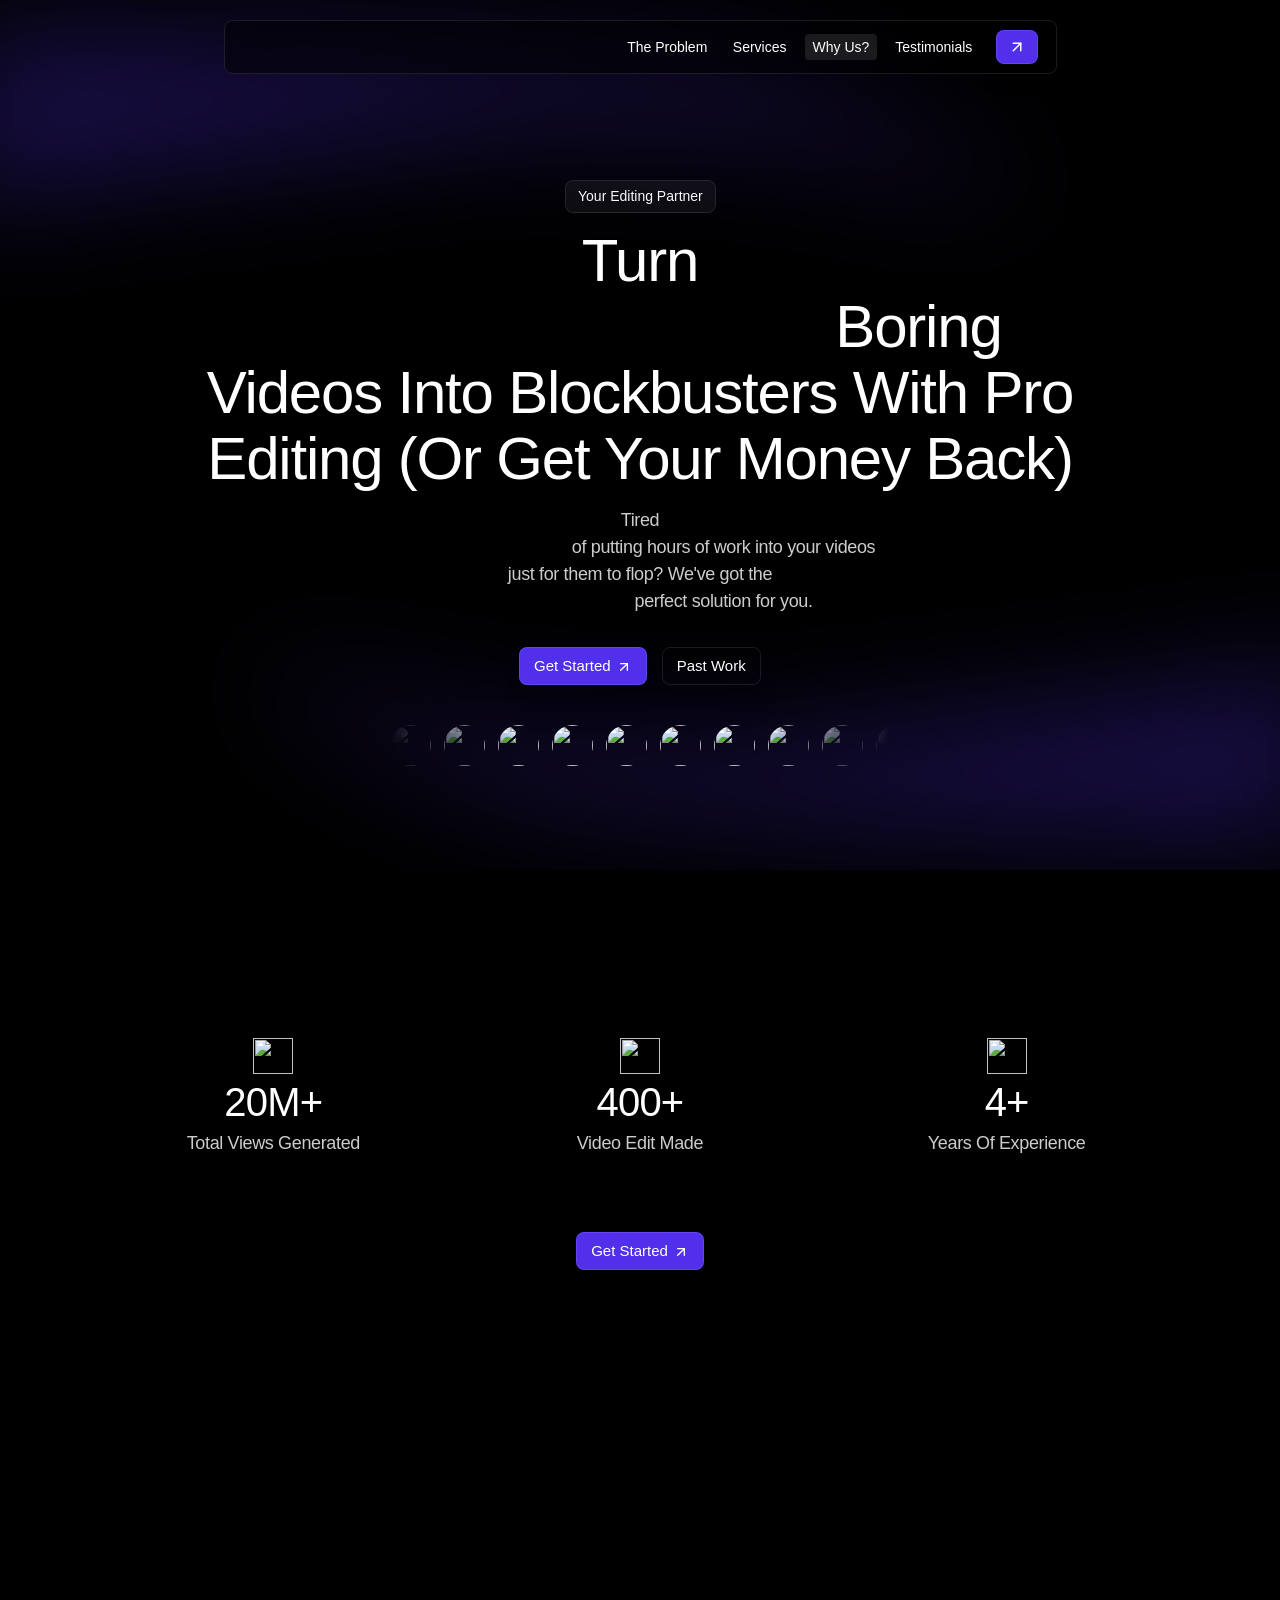
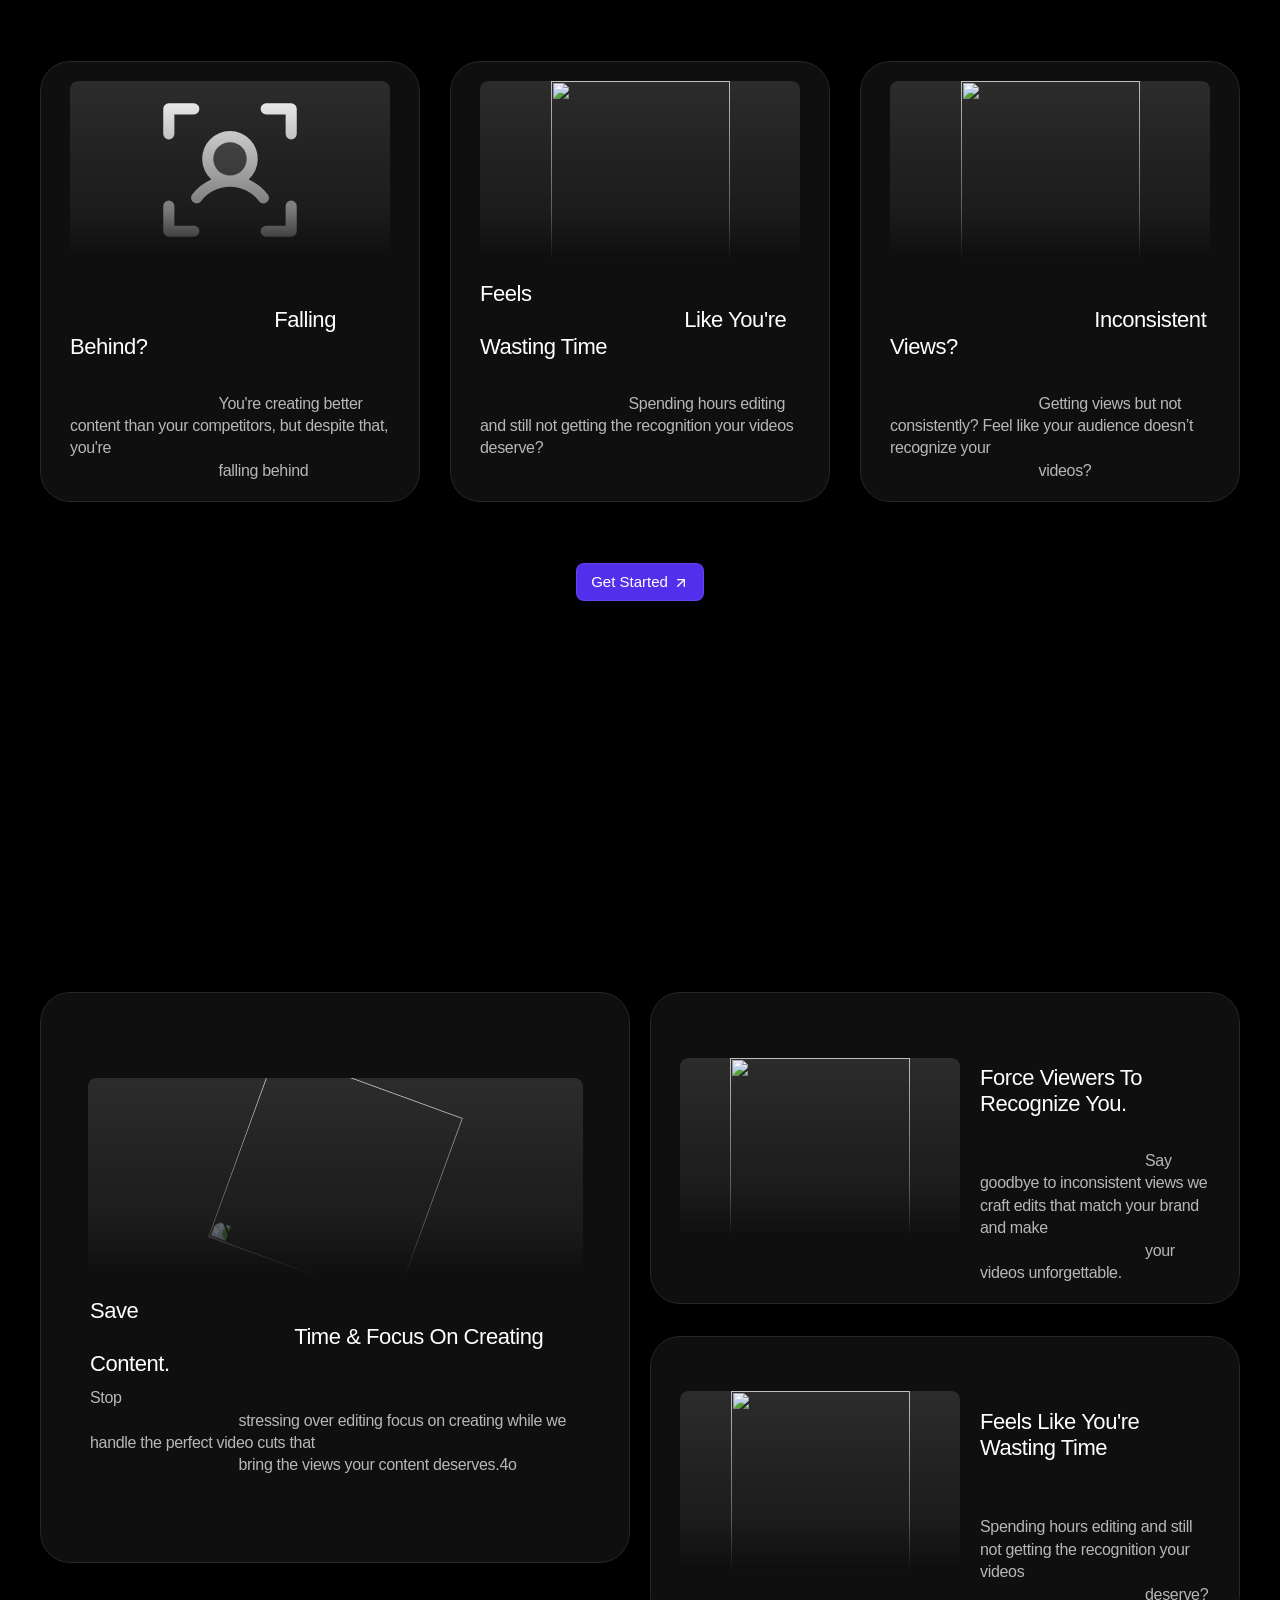
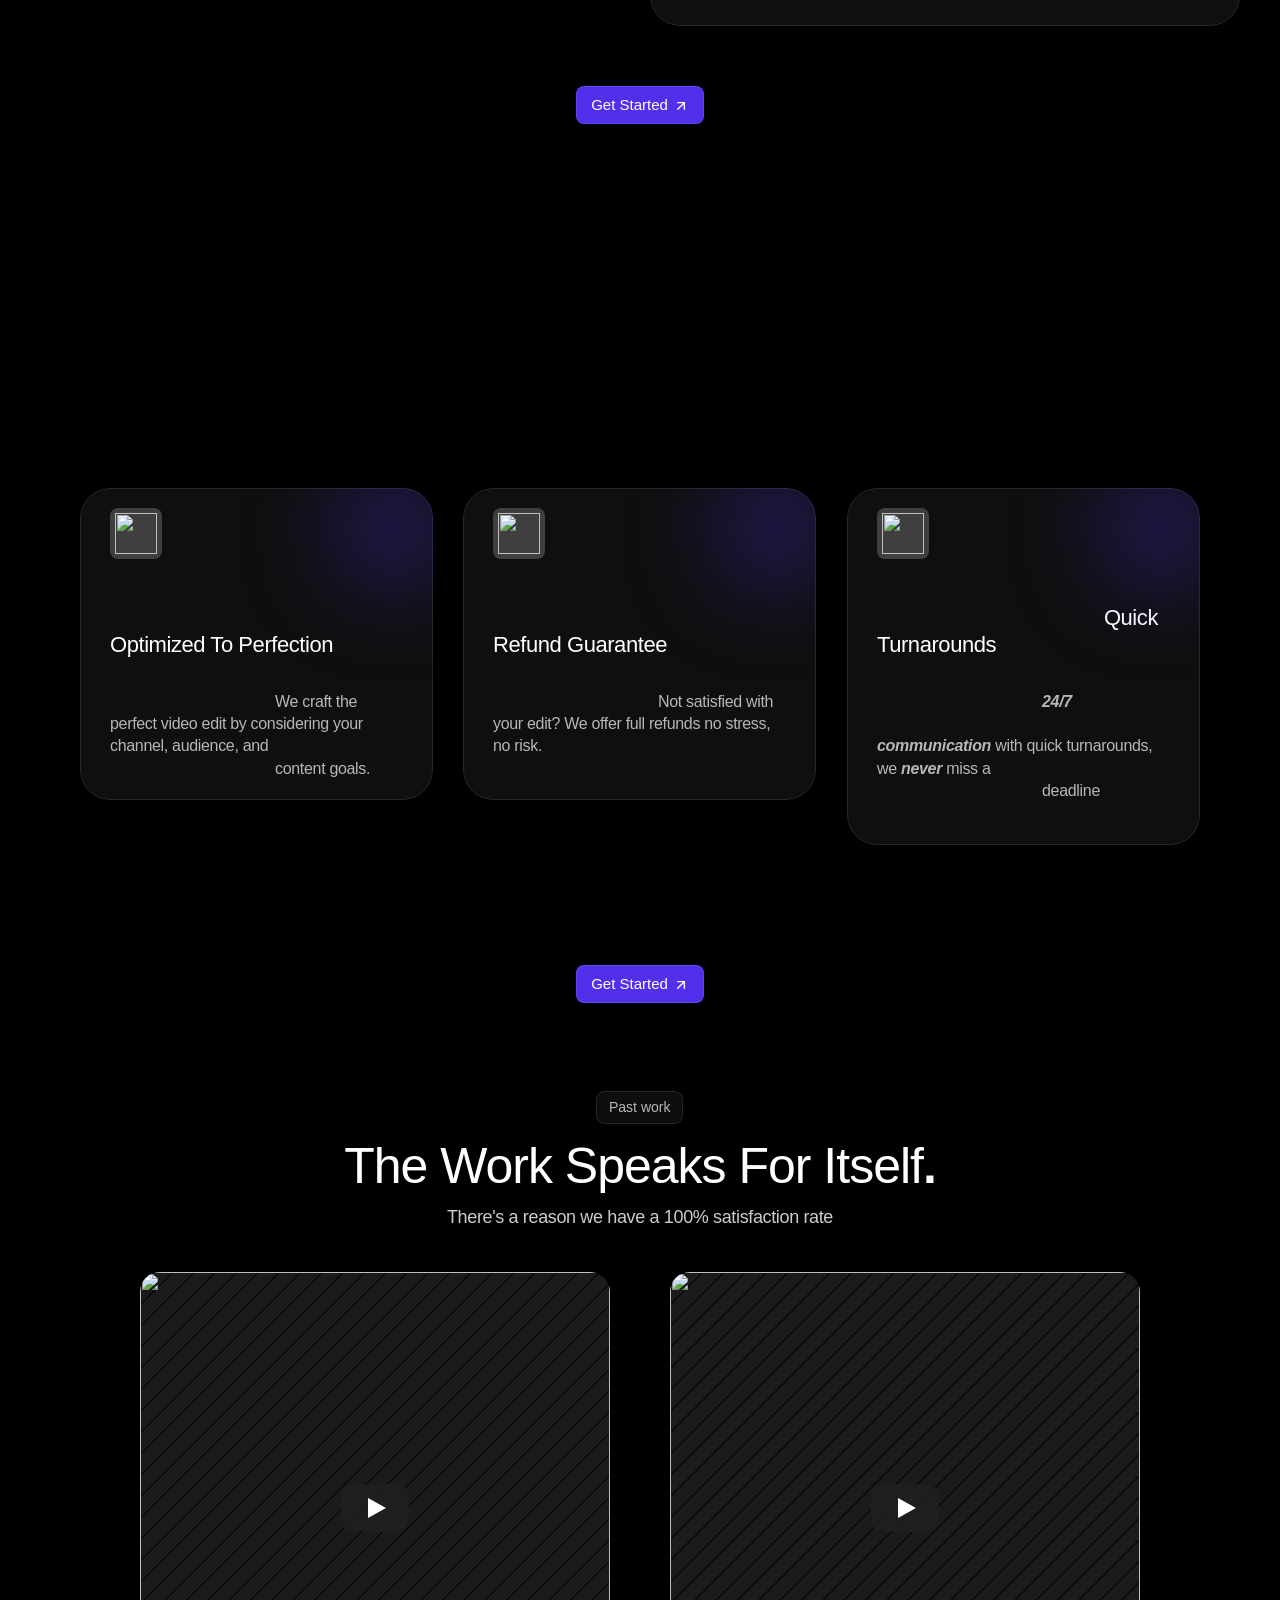
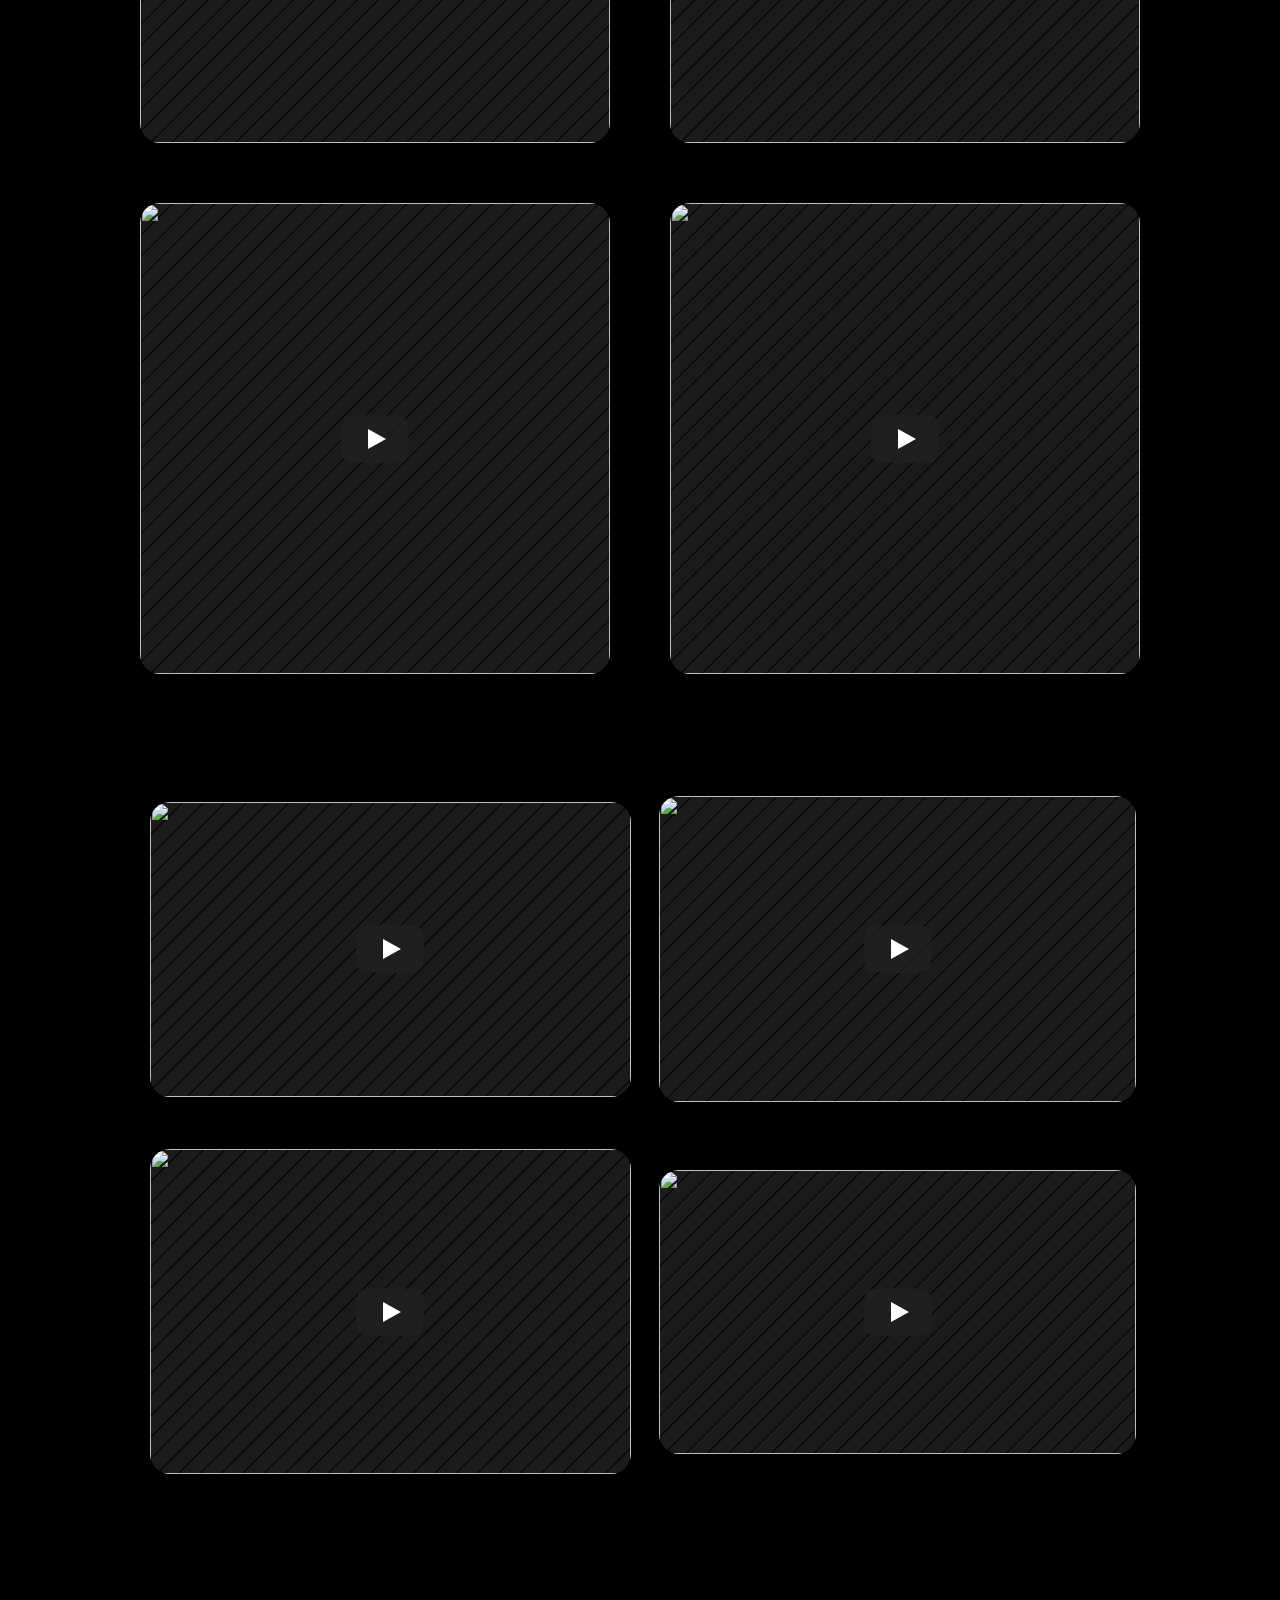
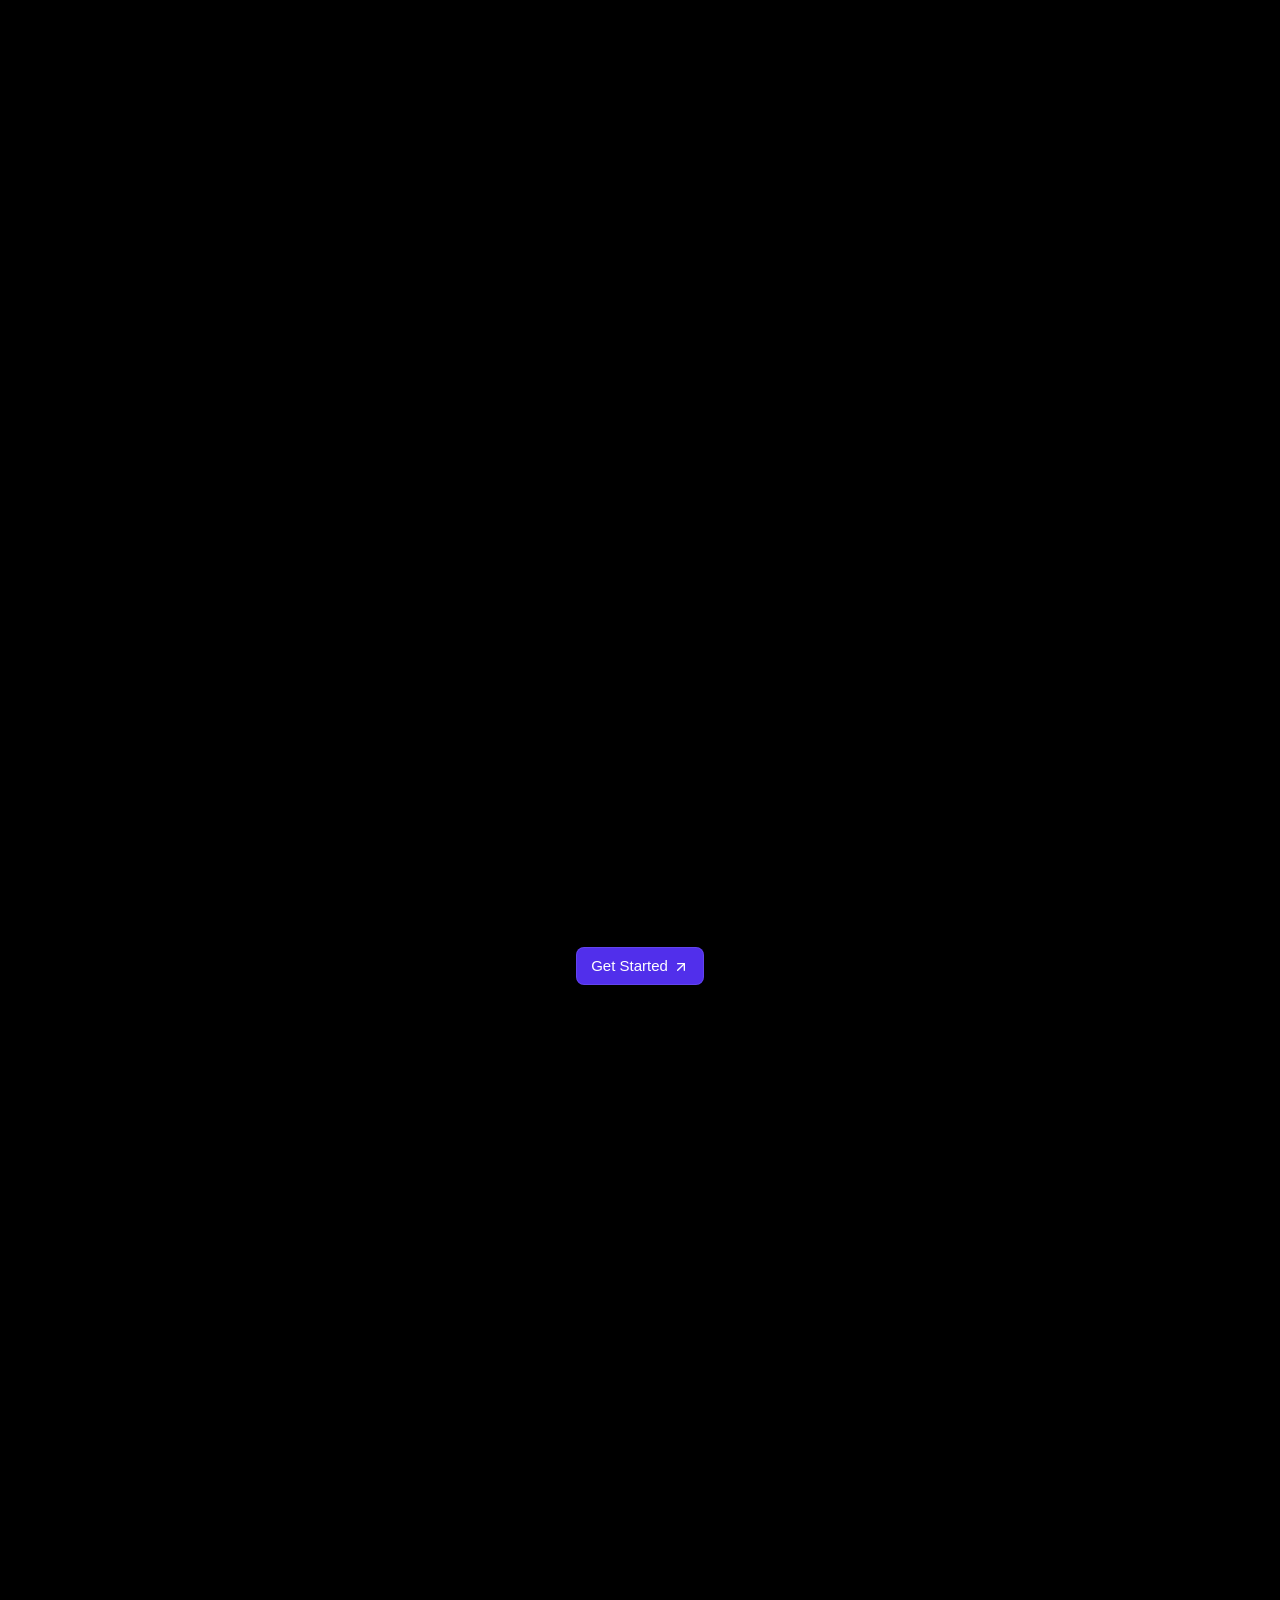
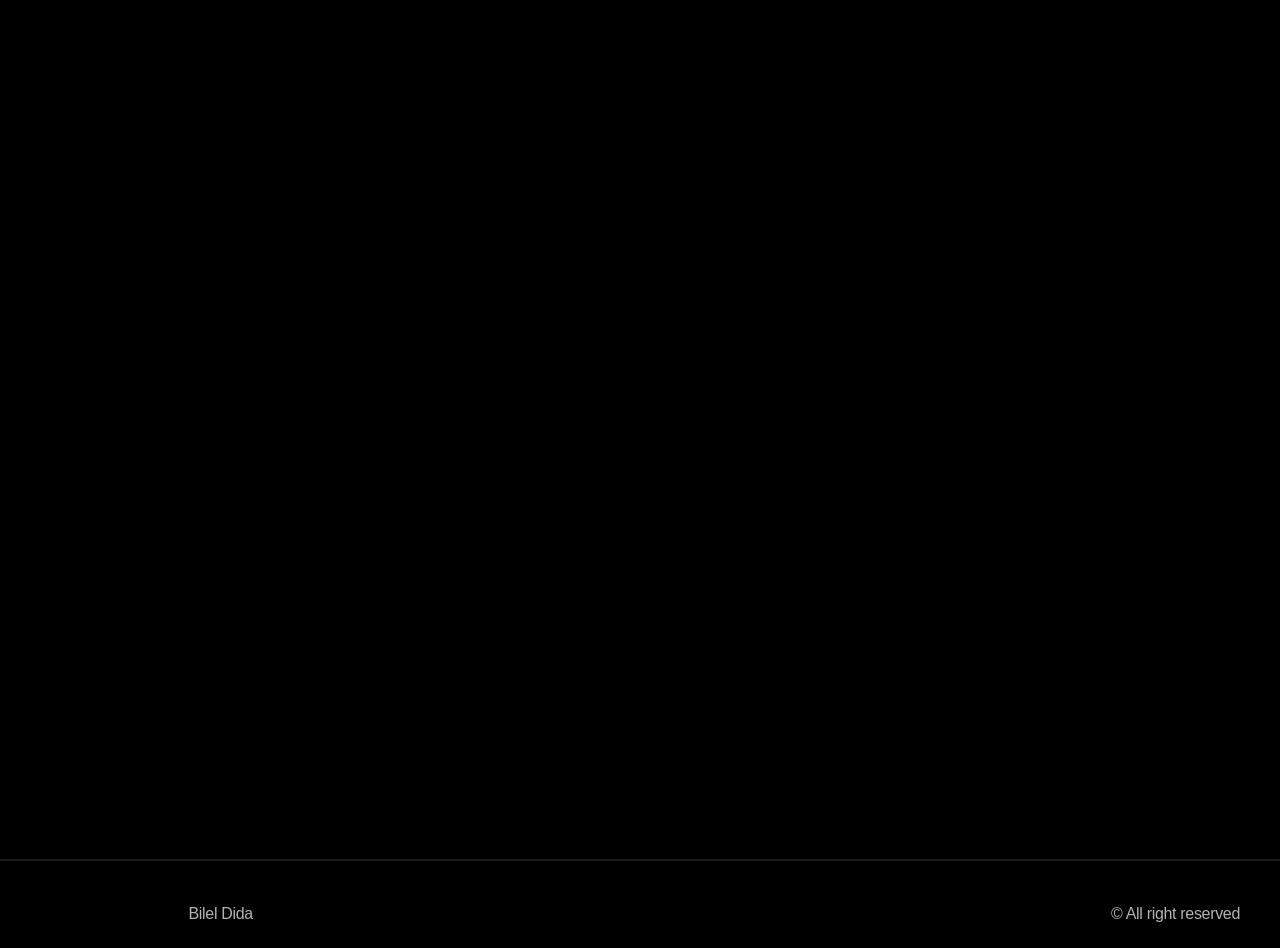
==== commit 1b60d1e9: "commit 9/26" ====
--- a/index.html
+++ b/index.html
@@ -1,270 +1,9882 @@
-<!DOCTYPE html>
-<!-- saved from url=(0033)https://bileldida.framer.website/ -->
-<html lang="en" class="lenis"><head><meta http-equiv="Content-Type" content="text/html; charset=UTF-8"><style>body {transition: opacity ease-in 0.2s; } 
-body[unresolved] {opacity: 0; display: block; overflow: hidden; position: relative; } 
-</style>
-    
-    
-    
-    <script>try{if(localStorage.get("__framer_force_showing_editorbar_since")){const n=document.createElement("link");n.rel = "modulepreload";n.href="https://framer.com/edit/init.mjs";document.head.appendChild(n)}}catch(e){}</script>
+<html lang="en" class="lenis">
+
+<head>
+    <style>
+
+        body {
+            transition: opacity ease-in 0.2s;
+        } body {
+
+  overflow-y: auto !important;
+}
+
+        body[unresolved] {
+            opacity: 0;
+            display: block;
+            overflow: hidden;
+            position: relative;
+        }
+    </style>
+    <meta charset="utf-8">
+
+
+    <script>
+        try {
+            if (localStorage.get("__framer_force_showing_editorbar_since")) {
+                const n = document.createElement("link");
+                n.rel = "modulepreload";
+                n.href = "https://framer.com/edit/init.mjs";
+                document.head.appendChild(n)
+            }
+        } catch (e) {}
+    </script>
     <!-- Start of headStart -->
-    
+
     <!-- End of headStart -->
     <meta name="viewport" content="width=device-width">
     <meta name="generator" content="Framer 3406f4c">
     <title>Bilel Dida</title>
-    <meta name="description" content="I&#39;m Bilel Dida, the best video editor in the game I’ll transform your channel into a view generating machine If you’re struggling to get views or attention I’ve got the ultimate strategy to help you stand out in a sea of competition">
-    <meta name="framer-search-index" content="https://framerusercontent.com/sites/5eOx90STNXnxfp9j3A7FW6/searchIndex-ZNtrZ1DZxQX2.json">
-    <meta name="framer-search-index-fallback" content="https://framerusercontent.com/sites/5eOx90STNXnxfp9j3A7FW6/searchIndex-jR4i24ddUoiV.json">
-    <link href="https://framerusercontent.com/images/pCLYhoOaQGutYyhSRnwfJTlppA.jpg" rel="icon" media="(prefers-color-scheme: light)">
-    <link href="https://framerusercontent.com/images/pCLYhoOaQGutYyhSRnwfJTlppA.jpg" rel="icon" media="(prefers-color-scheme: dark)">
+    <meta name="description"
+        content="I'm Bilel Dida, the best video editor in the game I’ll transform your channel into a view generating machine If you’re struggling to get views or attention I’ve got the ultimate strategy to help you stand out in a sea of competition">
+    <meta name="framer-search-index"
+        content="https://framerusercontent.com/sites/5eOx90STNXnxfp9j3A7FW6/searchIndex-ZNtrZ1DZxQX2.json">
+    <meta name="framer-search-index-fallback"
+        content="https://framerusercontent.com/sites/5eOx90STNXnxfp9j3A7FW6/searchIndex-jR4i24ddUoiV.json">
+    <link href="https://framerusercontent.com/images/pCLYhoOaQGutYyhSRnwfJTlppA.jpg" rel="icon"
+        media="(prefers-color-scheme: light)">
+    <link href="https://framerusercontent.com/images/pCLYhoOaQGutYyhSRnwfJTlppA.jpg" rel="icon"
+        media="(prefers-color-scheme: dark)">
     <!-- Open Graph / Facebook -->
     <meta property="og:type" content="website">
     <meta property="og:title" content="Bilel Dida">
-    <meta property="og:description" content="I&#39;m Bilel Dida, the best video editor in the game I’ll transform your channel into a view generating machine If you’re struggling to get views or attention I’ve got the ultimate strategy to help you stand out in a sea of competition">
+    <meta property="og:description"
+        content="I'm Bilel Dida, the best video editor in the game I’ll transform your channel into a view generating machine If you’re struggling to get views or attention I’ve got the ultimate strategy to help you stand out in a sea of competition">
     <meta property="og:image" content="https://framerusercontent.com/images/pCLYhoOaQGutYyhSRnwfJTlppA.jpg">
     <!-- Twitter -->
     <meta name="twitter:card" content="summary_large_image">
     <meta name="twitter:title" content="Bilel Dida">
-    <meta name="twitter:description" content="I&#39;m Bilel Dida, the best video editor in the game I’ll transform your channel into a view generating machine If you’re struggling to get views or attention I’ve got the ultimate strategy to help you stand out in a sea of competition">
+    <meta name="twitter:description"
+        content="I'm Bilel Dida, the best video editor in the game I’ll transform your channel into a view generating machine If you’re struggling to get views or attention I’ve got the ultimate strategy to help you stand out in a sea of competition">
     <meta name="twitter:image" content="https://framerusercontent.com/images/pCLYhoOaQGutYyhSRnwfJTlppA.jpg">
-    
-    <style data-framer-font-css="">/* latin-ext */
-@font-face {
-  font-family: 'Outfit';
-  font-style: normal;
-  font-weight: 400;
-  font-display: swap;
-  src: url(https://fonts.gstatic.com/s/outfit/v15/QGYvz_MVcBeNP4NJuktqQ4E.woff2) format('woff2');
-  unicode-range: U+0100-02BA, U+02BD-02C5, U+02C7-02CC, U+02CE-02D7, U+02DD-02FF, U+0304, U+0308, U+0329, U+1D00-1DBF, U+1E00-1E9F, U+1EF2-1EFF, U+2020, U+20A0-20AB, U+20AD-20C0, U+2113, U+2C60-2C7F, U+A720-A7FF;
-}
-/* latin */
-@font-face {
-  font-family: 'Outfit';
-  font-style: normal;
-  font-weight: 400;
-  font-display: swap;
-  src: url(https://fonts.gstatic.com/s/outfit/v15/QGYvz_MVcBeNP4NJtEtq.woff2) format('woff2');
-  unicode-range: U+0000-00FF, U+0131, U+0152-0153, U+02BB-02BC, U+02C6, U+02DA, U+02DC, U+0304, U+0308, U+0329, U+2000-206F, U+20AC, U+2122, U+2191, U+2193, U+2212, U+2215, U+FEFF, U+FFFD;
-}
-/* latin-ext */
-@font-face {
-  font-family: 'Outfit';
-  font-style: normal;
-  font-weight: 700;
-  font-display: swap;
-  src: url(https://fonts.gstatic.com/s/outfit/v15/QGYvz_MVcBeNP4NJuktqQ4E.woff2) format('woff2');
-  unicode-range: U+0100-02BA, U+02BD-02C5, U+02C7-02CC, U+02CE-02D7, U+02DD-02FF, U+0304, U+0308, U+0329, U+1D00-1DBF, U+1E00-1E9F, U+1EF2-1EFF, U+2020, U+20A0-20AB, U+20AD-20C0, U+2113, U+2C60-2C7F, U+A720-A7FF;
-}
-/* latin */
-@font-face {
-  font-family: 'Outfit';
-  font-style: normal;
-  font-weight: 700;
-  font-display: swap;
-  src: url(https://fonts.gstatic.com/s/outfit/v15/QGYvz_MVcBeNP4NJtEtq.woff2) format('woff2');
-  unicode-range: U+0000-00FF, U+0131, U+0152-0153, U+02BB-02BC, U+02C6, U+02DA, U+02DC, U+0304, U+0308, U+0329, U+2000-206F, U+20AC, U+2122, U+2191, U+2193, U+2212, U+2215, U+FEFF, U+FFFD;
-}
-
-@font-face { font-family: "Inter"; src: url("https://framerusercontent.com/assets/5vvr9Vy74if2I6bQbJvbw7SY1pQ.woff2"); font-display: swap; font-style: normal; font-weight: 400; unicode-range: U+0460-052F, U+1C80-1C88, U+20B4, U+2DE0-2DFF, U+A640-A69F, U+FE2E-FE2F }
-@font-face { font-family: "Inter"; src: url("https://framerusercontent.com/assets/EOr0mi4hNtlgWNn9if640EZzXCo.woff2"); font-display: swap; font-style: normal; font-weight: 400; unicode-range: U+0301, U+0400-045F, U+0490-0491, U+04B0-04B1, U+2116 }
-@font-face { font-family: "Inter"; src: url("https://framerusercontent.com/assets/Y9k9QrlZAqio88Klkmbd8VoMQc.woff2"); font-display: swap; font-style: normal; font-weight: 400; unicode-range: U+1F00-1FFF }
-@font-face { font-family: "Inter"; src: url("https://framerusercontent.com/assets/OYrD2tBIBPvoJXiIHnLoOXnY9M.woff2"); font-display: swap; font-style: normal; font-weight: 400; unicode-range: U+0370-03FF }
-@font-face { font-family: "Inter"; src: url("https://framerusercontent.com/assets/JeYwfuaPfZHQhEG8U5gtPDZ7WQ.woff2"); font-display: swap; font-style: normal; font-weight: 400; unicode-range: U+0100-024F, U+0259, U+1E00-1EFF, U+2020, U+20A0-20AB, U+20AD-20CF, U+2113, U+2C60-2C7F, U+A720-A7FF }
-@font-face { font-family: "Inter"; src: url("https://framerusercontent.com/assets/GrgcKwrN6d3Uz8EwcLHZxwEfC4.woff2"); font-display: swap; font-style: normal; font-weight: 400; unicode-range: U+0000-00FF, U+0131, U+0152-0153, U+02BB-02BC, U+02C6, U+02DA, U+02DC, U+2000-206F, U+2070, U+2074-207E, U+2080-208E, U+20AC, U+2122, U+2191, U+2193, U+2212, U+2215, U+FEFF, U+FFFD }
-@font-face { font-family: "Inter"; src: url("https://framerusercontent.com/assets/b6Y37FthZeALduNqHicBT6FutY.woff2"); font-display: swap; font-style: normal; font-weight: 400; unicode-range: U+0102-0103, U+0110-0111, U+0128-0129, U+0168-0169, U+01A0-01A1, U+01AF-01B0, U+1EA0-1EF9, U+20AB }
-@font-face { font-family: "Inter"; src: url("https://framerusercontent.com/assets/DpPBYI0sL4fYLgAkX8KXOPVt7c.woff2"); font-display: swap; font-style: normal; font-weight: 700; unicode-range: U+0460-052F, U+1C80-1C88, U+20B4, U+2DE0-2DFF, U+A640-A69F, U+FE2E-FE2F }
-@font-face { font-family: "Inter"; src: url("https://framerusercontent.com/assets/4RAEQdEOrcnDkhHiiCbJOw92Lk.woff2"); font-display: swap; font-style: normal; font-weight: 700; unicode-range: U+0301, U+0400-045F, U+0490-0491, U+04B0-04B1, U+2116 }
-@font-face { font-family: "Inter"; src: url("https://framerusercontent.com/assets/1K3W8DizY3v4emK8Mb08YHxTbs.woff2"); font-display: swap; font-style: normal; font-weight: 700; unicode-range: U+1F00-1FFF }
-@font-face { font-family: "Inter"; src: url("https://framerusercontent.com/assets/tUSCtfYVM1I1IchuyCwz9gDdQ.woff2"); font-display: swap; font-style: normal; font-weight: 700; unicode-range: U+0370-03FF }
-@font-face { font-family: "Inter"; src: url("https://framerusercontent.com/assets/VgYFWiwsAC5OYxAycRXXvhze58.woff2"); font-display: swap; font-style: normal; font-weight: 700; unicode-range: U+0100-024F, U+0259, U+1E00-1EFF, U+2020, U+20A0-20AB, U+20AD-20CF, U+2113, U+2C60-2C7F, U+A720-A7FF }
-@font-face { font-family: "Inter"; src: url("https://framerusercontent.com/assets/syRNPWzAMIrcJ3wIlPIP43KjQs.woff2"); font-display: swap; font-style: normal; font-weight: 700; unicode-range: U+0000-00FF, U+0131, U+0152-0153, U+02BB-02BC, U+02C6, U+02DA, U+02DC, U+2000-206F, U+2070, U+2074-207E, U+2080-208E, U+20AC, U+2122, U+2191, U+2193, U+2212, U+2215, U+FEFF, U+FFFD }
-@font-face { font-family: "Inter"; src: url("https://framerusercontent.com/assets/GIryZETIX4IFypco5pYZONKhJIo.woff2"); font-display: swap; font-style: normal; font-weight: 700; unicode-range: U+0102-0103, U+0110-0111, U+0128-0129, U+0168-0169, U+01A0-01A1, U+01AF-01B0, U+1EA0-1EF9, U+20AB }
-@font-face { font-family: "Inter"; src: url("https://framerusercontent.com/assets/H89BbHkbHDzlxZzxi8uPzTsp90.woff2"); font-display: swap; font-style: italic; font-weight: 700; unicode-range: U+0460-052F, U+1C80-1C88, U+20B4, U+2DE0-2DFF, U+A640-A69F, U+FE2E-FE2F }
-@font-face { font-family: "Inter"; src: url("https://framerusercontent.com/assets/u6gJwDuwB143kpNK1T1MDKDWkMc.woff2"); font-display: swap; font-style: italic; font-weight: 700; unicode-range: U+0301, U+0400-045F, U+0490-0491, U+04B0-04B1, U+2116 }
-@font-face { font-family: "Inter"; src: url("https://framerusercontent.com/assets/43sJ6MfOPh1LCJt46OvyDuSbA6o.woff2"); font-display: swap; font-style: italic; font-weight: 700; unicode-range: U+1F00-1FFF }
-@font-face { font-family: "Inter"; src: url("https://framerusercontent.com/assets/wccHG0r4gBDAIRhfHiOlq6oEkqw.woff2"); font-display: swap; font-style: italic; font-weight: 700; unicode-range: U+0370-03FF }
-@font-face { font-family: "Inter"; src: url("https://framerusercontent.com/assets/WZ367JPwf9bRW6LdTHN8rXgSjw.woff2"); font-display: swap; font-style: italic; font-weight: 700; unicode-range: U+0100-024F, U+0259, U+1E00-1EFF, U+2020, U+20A0-20AB, U+20AD-20CF, U+2113, U+2C60-2C7F, U+A720-A7FF }
-@font-face { font-family: "Inter"; src: url("https://framerusercontent.com/assets/ia3uin3hQWqDrVloC1zEtYHWw.woff2"); font-display: swap; font-style: italic; font-weight: 700; unicode-range: U+0000-00FF, U+0131, U+0152-0153, U+02BB-02BC, U+02C6, U+02DA, U+02DC, U+2000-206F, U+2070, U+2074-207E, U+2080-208E, U+20AC, U+2122, U+2191, U+2193, U+2212, U+2215, U+FEFF, U+FFFD }
-@font-face { font-family: "Inter"; src: url("https://framerusercontent.com/assets/2A4Xx7CngadFGlVV4xrO06OBHY.woff2"); font-display: swap; font-style: italic; font-weight: 700; unicode-range: U+0102-0103, U+0110-0111, U+0128-0129, U+0168-0169, U+01A0-01A1, U+01AF-01B0, U+1EA0-1EF9, U+20AB }
-@font-face { font-family: "Inter"; src: url("https://framerusercontent.com/assets/CfMzU8w2e7tHgF4T4rATMPuWosA.woff2"); font-display: swap; font-style: italic; font-weight: 400; unicode-range: U+0460-052F, U+1C80-1C88, U+20B4, U+2DE0-2DFF, U+A640-A69F, U+FE2E-FE2F }
-@font-face { font-family: "Inter"; src: url("https://framerusercontent.com/assets/867QObYax8ANsfX4TGEVU9YiCM.woff2"); font-display: swap; font-style: italic; font-weight: 400; unicode-range: U+0301, U+0400-045F, U+0490-0491, U+04B0-04B1, U+2116 }
-@font-face { font-family: "Inter"; src: url("https://framerusercontent.com/assets/Oyn2ZbENFdnW7mt2Lzjk1h9Zb9k.woff2"); font-display: swap; font-style: italic; font-weight: 400; unicode-range: U+1F00-1FFF }
-@font-face { font-family: "Inter"; src: url("https://framerusercontent.com/assets/cdAe8hgZ1cMyLu9g005pAW3xMo.woff2"); font-display: swap; font-style: italic; font-weight: 400; unicode-range: U+0370-03FF }
-@font-face { font-family: "Inter"; src: url("https://framerusercontent.com/assets/DOfvtmE1UplCq161m6Hj8CSQYg.woff2"); font-display: swap; font-style: italic; font-weight: 400; unicode-range: U+0100-024F, U+0259, U+1E00-1EFF, U+2020, U+20A0-20AB, U+20AD-20CF, U+2113, U+2C60-2C7F, U+A720-A7FF }
-@font-face { font-family: "Inter"; src: url("https://framerusercontent.com/assets/pKRFNWFoZl77qYCAIp84lN1h944.woff2"); font-display: swap; font-style: italic; font-weight: 400; unicode-range: U+0000-00FF, U+0131, U+0152-0153, U+02BB-02BC, U+02C6, U+02DA, U+02DC, U+2000-206F, U+2070, U+2074-207E, U+2080-208E, U+20AC, U+2122, U+2191, U+2193, U+2212, U+2215, U+FEFF, U+FFFD }
-@font-face { font-family: "Inter"; src: url("https://framerusercontent.com/assets/tKtBcDnBMevsEEJKdNGhhkLzYo.woff2"); font-display: swap; font-style: italic; font-weight: 400; unicode-range: U+0102-0103, U+0110-0111, U+0128-0129, U+0168-0169, U+01A0-01A1, U+01AF-01B0, U+1EA0-1EF9, U+20AB }
-@font-face { font-family: "Inter"; src: url("https://framerusercontent.com/assets/vQyevYAyHtARFwPqUzQGpnDs.woff2"); font-display: swap; font-style: normal; font-weight: 400; unicode-range: U+0000-00FF, U+0131, U+0152-0153, U+02BB-02BC, U+02C6, U+02DA, U+02DC, U+2000-206F, U+2074, U+20AC, U+2122, U+2191, U+2193, U+2212, U+2215, U+FEFF, U+FFFD }
-@font-face { font-family: "Outfit"; src: url("https://framerusercontent.com/third-party-assets/fontshare/wf/HGVZO4W7MOWSOT5FITRR2LXJL4LPEVKA/JGNFYTACJN27RPO2O5AUTRRZD4FNRJPI/W7JHARPQSG6P4YAUJKIMUM6JNAX2RFW3.woff2"); font-display: swap; font-style: normal; font-weight: 300 }
-@font-face { font-family: "Satoshi"; src: url("https://framerusercontent.com/third-party-assets/fontshare/wf/TTX2Z3BF3P6Y5BQT3IV2VNOK6FL22KUT/7QYRJOI3JIMYHGY6CH7SOIFRQLZOLNJ6/KFIAZD4RUMEZIYV6FQ3T3GP5PDBDB6JY.woff2"); font-display: swap; font-style: normal; font-weight: 400 }
-@font-face { font-family: "Outfit"; src: url("https://framerusercontent.com/third-party-assets/fontshare/wf/YEOHRCKDRRMJG7KXODMRI7H3TDTC7DCR/GSC37XQOTJL5UUXY7GT63Z6TK3GPURF7/3JX43FCBGINLH25MK4NSVCHCDXUSMHUE.woff2"); font-display: swap; font-style: normal; font-weight: 500 }
-@font-face { font-family: "Outfit Placeholder"; src: local("Arial"); ascent-override: 99.94%; descent-override: 25.98%; line-gap-override: 0.00%; size-adjust: 100.06% }
-@font-face { font-family: "Inter Placeholder"; src: local("Arial"); ascent-override: 89.79%; descent-override: 22.36%; line-gap-override: 0.00%; size-adjust: 107.89% }
-@font-face { font-family: "Satoshi Placeholder"; src: local("Arial"); ascent-override: 102.23%; descent-override: 24.29%; line-gap-override: 10.12%; size-adjust: 98.80% }</style>
-    <link href="https://fonts.gstatic.com/" rel="preconnect" crossorigin="">
-    <meta name="robots" content="max-image-preview:large"><link rel="canonical" href="https://bileldida.framer.website/"><meta property="og:url" content="https://bileldida.framer.website/"><style data-framer-css-ssr-minified="" data-framer-components="framer-lib-cursors-host framer-JA98S PropertyOverrides framer-29eTa framer-520aC framer-BtUdh framer-cwn08 framer-XC06n framer-EeG1K framer-sWUNL framer-zQxPl framer-7VwST framer-A2rJT framer-ZNn6O framer-Kqdse framer-Hzat5 framer-pjs7r">html,body,#main{box-sizing:border-box;margin:0;padding:0}:root{-webkit-font-smoothing:antialiased;-moz-osx-font-smoothing:grayscale}*{box-sizing:border-box;-webkit-font-smoothing:inherit}h1,h2,h3,h4,h5,h6,p,figure{margin:0}body,input,textarea,select,button{font-family:sans-serif;font-size:12px}body{--token-b3ff2230-c5c0-41a8-b629-d659f479b689:#000;--token-aea172f0-3396-4049-adec-6bcfa7c365ff:#512feb;--token-92a1cea2-6d53-45ff-98da-32c110a8c3fc:#fff;--token-8c14519b-b926-46e8-8772-9a05cbede172:#ffffffb3;--token-c9fc1380-5d14-49ab-960e-cc3a53f6f2d0:#ffffff0f;--token-6839e435-35f3-4ab3-b723-e98c27e525bc:#ffffff1a;--token-729f323b-4a85-474f-8f3a-c5c840127090:#0d0d0d;--token-667dfe34-ef33-4a0e-b107-e347ef5ffaa2:#ffffff26;--token-17c08985-425f-4b75-81e9-d1425ce278a8:#ffffff1f;--token-161a5f1c-45d6-4b0d-83c5-2f276392762e:#512febb3;--token-7d1aeb66-0d56-4f38-8bc3-f9e169a51b6e:#fffc;--token-061fde40-8df3-4a80-b54f-43767097cbb9:#fff3;--token-5e82b7fb-875b-478b-b151-baffd23609a0:#fff3;--token-b07f98ba-d294-46af-ad23-b848a3a1115d:#313131}@supports (z-index:calc(infinity)){#__framer-badge-container{--infinity:infinity}}#__framer-badge-container{pointer-events:none;width:100%;z-index:calc(var(--infinity,2147480000));justify-content:flex-end;padding:20px;display:flex;position:fixed;bottom:0}body{--framer-will-change-override:none}@supports (background:-webkit-named-image(i)) and (not (grid-template-rows:subgrid)){body{--framer-will-change-override:transform}}[data-framer-component-type]{position:absolute}[data-framer-component-type=Text]{cursor:inherit}[data-framer-component-text-autosized] *{white-space:pre}[data-framer-component-type=Text]>*{text-align:var(--framer-text-alignment,start)}[data-framer-component-type=Text] span span,[data-framer-component-type=Text] p span,[data-framer-component-type=Text] h1 span,[data-framer-component-type=Text] h2 span,[data-framer-component-type=Text] h3 span,[data-framer-component-type=Text] h4 span,[data-framer-component-type=Text] h5 span,[data-framer-component-type=Text] h6 span{display:block}[data-framer-component-type=Text] span span span,[data-framer-component-type=Text] p span span,[data-framer-component-type=Text] h1 span span,[data-framer-component-type=Text] h2 span span,[data-framer-component-type=Text] h3 span span,[data-framer-component-type=Text] h4 span span,[data-framer-component-type=Text] h5 span span,[data-framer-component-type=Text] h6 span span{display:unset}[data-framer-component-type=Text] div div span,[data-framer-component-type=Text] a div span,[data-framer-component-type=Text] span span span,[data-framer-component-type=Text] p span span,[data-framer-component-type=Text] h1 span span,[data-framer-component-type=Text] h2 span span,[data-framer-component-type=Text] h3 span span,[data-framer-component-type=Text] h4 span span,[data-framer-component-type=Text] h5 span span,[data-framer-component-type=Text] h6 span span,[data-framer-component-type=Text] a{font-family:var(--font-family);font-style:var(--font-style);font-weight:min(calc(var(--framer-font-weight-increase,0) + var(--font-weight,400)),900);color:var(--text-color);letter-spacing:var(--letter-spacing);font-size:var(--font-size);text-transform:var(--text-transform);--text-decoration:var(--framer-text-decoration-style,solid)var(--framer-text-decoration,none)var(--framer-text-decoration-color,currentcolor)var(--framer-text-decoration-thickness,auto);--text-decoration-skip-ink:var(--framer-text-decoration-skip-ink);--text-underline-offset:var(--framer-text-decoration-offset);line-height:var(--line-height);--font-family:var(--framer-font-family);--font-style:var(--framer-font-style);--font-weight:var(--framer-font-weight);--text-color:var(--framer-text-color);--letter-spacing:var(--framer-letter-spacing);--font-size:var(--framer-font-size);--text-transform:var(--framer-text-transform);--line-height:var(--framer-line-height)}[data-framer-component-type=Text] a,[data-framer-component-type=Text] a div span,[data-framer-component-type=Text] a span span span,[data-framer-component-type=Text] a p span span,[data-framer-component-type=Text] a h1 span span,[data-framer-component-type=Text] a h2 span span,[data-framer-component-type=Text] a h3 span span,[data-framer-component-type=Text] a h4 span span,[data-framer-component-type=Text] a h5 span span,[data-framer-component-type=Text] a h6 span span{--font-family:var(--framer-link-font-family,var(--framer-font-family));--font-style:var(--framer-link-font-style,var(--framer-font-style));--font-weight:var(--framer-link-font-weight,var(--framer-font-weight));--text-color:var(--framer-link-text-color,var(--framer-text-color));--font-size:var(--framer-link-font-size,var(--framer-font-size));--text-transform:var(--framer-link-text-transform,var(--framer-text-transform));--text-decoration:var(--framer-link-text-decoration-style,var(--framer-text-decoration-style,solid))var(--framer-link-text-decoration,var(--framer-text-decoration,none))var(--framer-link-text-decoration-color,var(--framer-text-decoration-color,currentcolor))var(--framer-link-text-decoration-thickness,var(--framer-text-decoration-thickness,auto));--text-decoration-skip-ink:var(--framer-link-text-decoration-skip-ink,var(--framer-text-decoration-skip-ink));--text-underline-offset:var(--framer-link-text-decoration-offset,var(--framer-text-decoration-offset))}[data-framer-component-type=Text] a:hover,[data-framer-component-type=Text] a div span:hover,[data-framer-component-type=Text] a span span span:hover,[data-framer-component-type=Text] a p span span:hover,[data-framer-component-type=Text] a h1 span span:hover,[data-framer-component-type=Text] a h2 span span:hover,[data-framer-component-type=Text] a h3 span span:hover,[data-framer-component-type=Text] a h4 span span:hover,[data-framer-component-type=Text] a h5 span span:hover,[data-framer-component-type=Text] a h6 span span:hover{--font-family:var(--framer-link-hover-font-family,var(--framer-link-font-family,var(--framer-font-family)));--font-style:var(--framer-link-hover-font-style,var(--framer-link-font-style,var(--framer-font-style)));--font-weight:var(--framer-link-hover-font-weight,var(--framer-link-font-weight,var(--framer-font-weight)));--text-color:var(--framer-link-hover-text-color,var(--framer-link-text-color,var(--framer-text-color)));--font-size:var(--framer-link-hover-font-size,var(--framer-link-font-size,var(--framer-font-size)));--text-transform:var(--framer-link-hover-text-transform,var(--framer-link-text-transform,var(--framer-text-transform)));--text-decoration:var(--framer-link-hover-text-decoration-style,var(--framer-link-text-decoration-style,var(--framer-text-decoration-style,solid)))var(--framer-link-hover-text-decoration,var(--framer-link-text-decoration,var(--framer-text-decoration,none)))var(--framer-link-hover-text-decoration-color,var(--framer-link-text-decoration-color,var(--framer-text-decoration-color,currentcolor)))var(--framer-link-hover-text-decoration-thickness,var(--framer-link-text-decoration-thickness,var(--framer-text-decoration-thickness,auto)));--text-decoration-skip-ink:var(--framer-link-hover-text-decoration-skip-ink,var(--framer-link-text-decoration-skip-ink,var(--framer-text-decoration-skip-ink)));--text-underline-offset:var(--framer-link-hover-text-decoration-offset,var(--framer-link-text-decoration-offset,var(--framer-text-decoration-offset)))}[data-framer-component-type=Text].isCurrent a,[data-framer-component-type=Text].isCurrent a div span,[data-framer-component-type=Text].isCurrent a span span span,[data-framer-component-type=Text].isCurrent a p span span,[data-framer-component-type=Text].isCurrent a h1 span span,[data-framer-component-type=Text].isCurrent a h2 span span,[data-framer-component-type=Text].isCurrent a h3 span span,[data-framer-component-type=Text].isCurrent a h4 span span,[data-framer-component-type=Text].isCurrent a h5 span span,[data-framer-component-type=Text].isCurrent a h6 span span{--font-family:var(--framer-link-current-font-family,var(--framer-link-font-family,var(--framer-font-family)));--font-style:var(--framer-link-current-font-style,var(--framer-link-font-style,var(--framer-font-style)));--font-weight:var(--framer-link-current-font-weight,var(--framer-link-font-weight,var(--framer-font-weight)));--text-color:var(--framer-link-current-text-color,var(--framer-link-text-color,var(--framer-text-color)));--font-size:var(--framer-link-current-font-size,var(--framer-link-font-size,var(--framer-font-size)));--text-transform:var(--framer-link-current-text-transform,var(--framer-link-text-transform,var(--framer-text-transform)));--text-decoration:var(--framer-link-current-text-decoration-style,var(--framer-link-text-decoration-style,var(--framer-text-decoration-style,solid)))var(--framer-link-current-text-decoration,var(--framer-link-text-decoration,var(--framer-text-decoration,none)))var(--framer-link-current-text-decoration-color,var(--framer-link-text-decoration-color,var(--framer-text-decoration-color,currentcolor)))var(--framer-link-current-text-decoration-thickness,var(--framer-link-text-decoration-thickness,var(--framer-text-decoration-thickness,auto)));--text-decoration-skip-ink:var(--framer-link-current-text-decoration-skip-ink,var(--framer-link-text-decoration-skip-ink,var(--framer-text-decoration-skip-ink)));--text-underline-offset:var(--framer-link-current-text-decoration-offset,var(--framer-link-text-decoration-offset,var(--framer-text-decoration-offset)))}[data-framer-component-type=RichTextContainer]{outline:none;flex-direction:column;flex-shrink:0;justify-content:flex-start;display:flex}p.framer-text,div.framer-text,figure.framer-text,h1.framer-text,h2.framer-text,h3.framer-text,h4.framer-text,h5.framer-text,h6.framer-text,ol.framer-text,ul.framer-text{margin:0;padding:0}p.framer-text,div.framer-text,h1.framer-text,h2.framer-text,h3.framer-text,h4.framer-text,h5.framer-text,h6.framer-text,li.framer-text,ol.framer-text,ul.framer-text,mark.framer-text,span.framer-text:not([data-text-fill]){font-family:var(--framer-blockquote-font-family,var(--framer-font-family,Inter,Inter Placeholder,sans-serif));font-style:var(--framer-blockquote-font-style,var(--framer-font-style,normal));font-weight:var(--framer-blockquote-font-weight,var(--framer-font-weight,400));color:var(--framer-blockquote-text-color,var(--framer-text-color,#000));font-size:calc(var(--framer-blockquote-font-size,var(--framer-font-size,16px))*var(--framer-font-size-scale,1));letter-spacing:var(--framer-blockquote-letter-spacing,var(--framer-letter-spacing,0));text-transform:var(--framer-blockquote-text-transform,var(--framer-text-transform,none));-webkit-text-decoration-line:var(--framer-blockquote-text-decoration,var(--framer-text-decoration,initial));text-decoration-line:var(--framer-blockquote-text-decoration,var(--framer-text-decoration,initial));-webkit-text-decoration-style:var(--framer-blockquote-text-decoration-style,var(--framer-text-decoration-style,initial));text-decoration-style:var(--framer-blockquote-text-decoration-style,var(--framer-text-decoration-style,initial));-webkit-text-decoration-color:var(--framer-blockquote-text-decoration-color,var(--framer-text-decoration-color,initial));text-decoration-color:var(--framer-blockquote-text-decoration-color,var(--framer-text-decoration-color,initial));text-decoration-thickness:var(--framer-blockquote-text-decoration-thickness,var(--framer-text-decoration-thickness,initial));text-decoration-skip-ink:var(--framer-blockquote-text-decoration-skip-ink,var(--framer-text-decoration-skip-ink,initial));text-underline-offset:var(--framer-blockquote-text-decoration-offset,var(--framer-text-decoration-offset,initial));line-height:var(--framer-blockquote-line-height,var(--framer-line-height,1.2em));text-align:var(--framer-blockquote-text-alignment,var(--framer-text-alignment,start));-webkit-text-stroke-width:var(--framer-text-stroke-width,initial);-webkit-text-stroke-color:var(--framer-text-stroke-color,initial);-moz-font-feature-settings:var(--framer-font-open-type-features,initial);-webkit-font-feature-settings:var(--framer-font-open-type-features,initial);font-feature-settings:var(--framer-font-open-type-features,initial);font-variation-settings:var(--framer-font-variation-axes,normal);text-wrap:var(--framer-text-wrap-override,var(--framer-text-wrap))}mark.framer-text,p.framer-text,div.framer-text,h1.framer-text,h2.framer-text,h3.framer-text,h4.framer-text,h5.framer-text,h6.framer-text,li.framer-text,ol.framer-text,ul.framer-text{background-color:var(--framer-blockquote-text-background-color,var(--framer-text-background-color,initial));border-radius:var(--framer-blockquote-text-background-radius,var(--framer-text-background-radius,initial));padding:var(--framer-blockquote-text-background-padding,var(--framer-text-background-padding,initial))}@supports not (color:color(display-p3 1 1 1)){p.framer-text,div.framer-text,h1.framer-text,h2.framer-text,h3.framer-text,h4.framer-text,h5.framer-text,h6.framer-text,li.framer-text,ol.framer-text,ul.framer-text,span.framer-text:not([data-text-fill]){color:var(--framer-blockquote-text-color-rgb,var(--framer-blockquote-text-color,var(--framer-text-color-rgb,var(--framer-text-color,#000))));-webkit-text-stroke-color:var(--framer-text-stroke-color-rgb,var(--framer-text-stroke-color,initial))}mark.framer-text{background-color:var(--framer-blockquote-text-background-color-rgb,var(--framer-blockquote-text-background-color,var(--framer-text-background-color-rgb,var(--framer-text-background-color,initial))))}}.framer-fit-text .framer-text{white-space:nowrap;white-space-collapse:preserve}strong.framer-text{font-family:var(--framer-blockquote-font-family-bold,var(--framer-font-family-bold));font-style:var(--framer-blockquote-font-style-bold,var(--framer-font-style-bold));font-weight:var(--framer-blockquote-font-weight-bold,var(--framer-font-weight-bold,bolder));font-variation-settings:var(--framer-blockquote-font-variation-axes-bold,var(--framer-font-variation-axes-bold))}em.framer-text{font-family:var(--framer-blockquote-font-family-italic,var(--framer-font-family-italic));font-style:var(--framer-blockquote-font-style-italic,var(--framer-font-style-italic,italic));font-weight:var(--framer-blockquote-font-weight-italic,var(--framer-font-weight-italic));font-variation-settings:var(--framer-blockquote-font-variation-axes-italic,var(--framer-font-variation-axes-italic))}em.framer-text>strong.framer-text{font-family:var(--framer-blockquote-font-family-bold-italic,var(--framer-font-family-bold-italic));font-style:var(--framer-blockquote-font-style-bold-italic,var(--framer-font-style-bold-italic,italic));font-weight:var(--framer-blockquote-font-weight-bold-italic,var(--framer-font-weight-bold-italic,bolder));font-variation-settings:var(--framer-blockquote-font-variation-axes-bold-italic,var(--framer-font-variation-axes-bold-italic))}p.framer-text:not(:first-child),div.framer-text:not(:first-child),h1.framer-text:not(:first-child),h2.framer-text:not(:first-child),h3.framer-text:not(:first-child),h4.framer-text:not(:first-child),h5.framer-text:not(:first-child),h6.framer-text:not(:first-child),ol.framer-text:not(:first-child),ul.framer-text:not(:first-child),blockquote.framer-text:not(:first-child),table.framer-text:not(:first-child),figure.framer-text:not(:first-child),.framer-image.framer-text:not(:first-child){margin-top:var(--framer-blockquote-paragraph-spacing,var(--framer-paragraph-spacing,0))}li.framer-text>ul.framer-text:nth-child(2),li.framer-text>ol.framer-text:nth-child(2){margin-top:0}.framer-text[data-text-fill]{-webkit-text-fill-color:transparent;padding:max(0em,calc(calc(1.3em - var(--framer-blockquote-line-height,var(--framer-line-height,1.3em)))/2));margin:min(0em,calc(calc(1.3em - var(--framer-blockquote-line-height,var(--framer-line-height,1.3em)))/-2));-webkit-background-clip:text;background-clip:text;display:inline-block}code.framer-text,code.framer-text span.framer-text:not([data-text-fill]){font-family:var(--framer-code-font-family,var(--framer-font-family,Inter,Inter Placeholder,sans-serif));font-style:var(--framer-blockquote-font-style,var(--framer-code-font-style,var(--framer-font-style,normal)));font-weight:var(--framer-blockquote-font-weight,var(--framer-code-font-weight,var(--framer-font-weight,400)));color:var(--framer-blockquote-text-color,var(--framer-code-text-color,var(--framer-text-color,#000)));font-size:calc(var(--framer-blockquote-font-size,var(--framer-font-size,16px))*var(--framer-font-size-scale,1));letter-spacing:var(--framer-blockquote-letter-spacing,var(--framer-letter-spacing,0));line-height:var(--framer-blockquote-line-height,var(--framer-line-height,1.2em))}@supports not (color:color(display-p3 1 1 1)){code.framer-text,code.framer-text span.framer-text:not([data-text-fill]){color:var(--framer-blockquote-text-color-rgb,var(--framer-blockquote-text-color,var(--framer-code-text-color-rgb,var(--framer-code-text-color,var(--framer-text-color-rgb,var(--framer-text-color,#000))))))}}blockquote.framer-text{unicode-bidi:initial;margin-block-start:initial;margin-block-end:initial;margin-inline-start:initial;margin-inline-end:initial}a.framer-text,a.framer-text span.framer-text:not([data-text-fill]),span.framer-text[data-nested-link],span.framer-text[data-nested-link] span.framer-text:not([data-text-fill]){font-family:var(--framer-blockquote-font-family,var(--framer-link-font-family,var(--framer-font-family,Inter,Inter Placeholder,sans-serif)));font-style:var(--framer-blockquote-font-style,var(--framer-link-font-style,var(--framer-font-style,normal)));font-weight:var(--framer-blockquote-font-weight,var(--framer-link-font-weight,var(--framer-font-weight,400)));color:var(--framer-blockquote-text-color,var(--framer-link-text-color,var(--framer-text-color,#000)));font-size:calc(var(--framer-blockquote-font-size,var(--framer-font-size,16px))*var(--framer-font-size-scale,1));text-transform:var(--framer-blockquote-text-transform,var(--framer-link-text-transform,var(--framer-text-transform,none)));cursor:var(--framer-custom-cursors,pointer);background-color:var(--framer-link-text-background-color,initial);border-radius:var(--framer-link-text-background-radius,initial);padding:var(--framer-link-text-background-padding,initial)}a.framer-text,span.framer-text[data-nested-link]{-webkit-text-decoration-line:var(--framer-blockquote-text-decoration,var(--framer-link-text-decoration,var(--framer-text-decoration,initial)));text-decoration-line:var(--framer-blockquote-text-decoration,var(--framer-link-text-decoration,var(--framer-text-decoration,initial)));-webkit-text-decoration-style:var(--framer-blockquote-text-decoration-style,var(--framer-link-text-decoration-style,var(--framer-text-decoration-style,initial)));text-decoration-style:var(--framer-blockquote-text-decoration-style,var(--framer-link-text-decoration-style,var(--framer-text-decoration-style,initial)));-webkit-text-decoration-color:var(--framer-blockquote-text-decoration-color,var(--framer-link-text-decoration-color,var(--framer-text-decoration-color,initial)));text-decoration-color:var(--framer-blockquote-text-decoration-color,var(--framer-link-text-decoration-color,var(--framer-text-decoration-color,initial)));text-decoration-thickness:var(--framer-blockquote-text-decoration-thickness,var(--framer-link-text-decoration-thickness,var(--framer-text-decoration-thickness,initial)));text-decoration-skip-ink:var(--framer-blockquote-text-decoration-skip-ink,var(--framer-link-text-decoration-skip-ink,var(--framer-text-decoration-skip-ink,initial)));text-underline-offset:var(--framer-blockquote-text-decoration-offset,var(--framer-link-text-decoration-offset,var(--framer-text-decoration-offset,initial)))}@supports not (color:color(display-p3 1 1 1)){a.framer-text,a.framer-text span.framer-text:not([data-text-fill]),span.framer-text[data-nested-link],span.framer-text[data-nested-link] span.framer-text:not([data-text-fill]){color:var(--framer-blockquote-text-color-rgb,var(--framer-blockquote-text-color,var(--framer-link-text-color-rgb,var(--framer-link-text-color,var(--framer-text-color-rgb,var(--framer-text-color,#000))))));background-color:var(--framer-link-text-background-color-rgb,var(--framer-link-text-background-color,initial))}}code.framer-text a.framer-text,code.framer-text a.framer-text span.framer-text:not([data-text-fill]),code.framer-text span.framer-text[data-nested-link],code.framer-text span.framer-text[data-nested-link] span.framer-text:not([data-text-fill]){font-family:var(--framer-code-font-family,var(--framer-font-family,Inter,Inter Placeholder,sans-serif));font-style:var(--framer-blockquote-font-style,var(--framer-code-font-style,var(--framer-font-style,normal)));font-weight:var(--framer-blockquote-font-weight,var(--framer-code-font-weight,var(--framer-font-weight,400)));color:var(--framer-blockquote-text-color,var(--framer-link-text-color,var(--framer-code-text-color,var(--framer-text-color,#000))));font-size:calc(var(--framer-blockquote-font-size,var(--framer-font-size,16px))*var(--framer-font-size-scale,1))}@supports not (color:color(display-p3 1 1 1)){code.framer-text a.framer-text,code.framer-text a.framer-text span.framer-text:not([data-text-fill]),code.framer-text span.framer-text[data-nested-link],code.framer-text span.framer-text[data-nested-link] span.framer-text:not([data-text-fill]){color:var(--framer-blockquote-text-color-rgb,var(--framer-blockquote-text-color,var(--framer-link-text-color-rgb,var(--framer-link-text-color,var(--framer-code-text-color-rgb,var(--framer-code-text-color,var(--framer-text-color-rgb,var(--framer-text-color,#000))))))))}}a.framer-text:hover,a.framer-text:hover span.framer-text:not([data-text-fill]),span.framer-text[data-nested-link]:hover,span.framer-text[data-nested-link]:hover span.framer-text:not([data-text-fill]){font-family:var(--framer-link-hover-font-family,var(--framer-blockquote-font-family,var(--framer-link-font-family,var(--framer-font-family,Inter,Inter Placeholder,sans-serif))));font-style:var(--framer-link-hover-font-style,var(--framer-blockquote-font-style,var(--framer-link-font-style,var(--framer-font-style,normal))));font-weight:var(--framer-link-hover-font-weight,var(--framer-blockquote-font-weight,var(--framer-link-font-weight,var(--framer-font-weight,400))));color:var(--framer-link-hover-text-color,var(--framer-blockquote-text-color,var(--framer-link-text-color,var(--framer-text-color,#000))));font-size:calc(var(--framer-link-hover-font-size,var(--framer-blockquote-font-size,var(--framer-font-size,16px)))*var(--framer-font-size-scale,1));text-transform:var(--framer-link-hover-text-transform,var(--framer-blockquote-text-transform,var(--framer-link-text-transform,var(--framer-text-transform,none))));background-color:var(--framer-link-hover-text-background-color,var(--framer-link-text-background-color,var(--framer-text-background-color,initial)));border-radius:var(--framer-link-hover-text-background-radius,var(--framer-link-text-background-radius,var(--framer-text-background-radius,initial)));padding:var(--framer-link-hover-text-background-padding,var(--framer-link-text-background-padding,var(--framer-text-background-padding,initial)))}a.framer-text:hover,span.framer-text[data-nested-link]:hover{-webkit-text-decoration-line:var(--framer-link-hover-text-decoration,var(--framer-blockquote-text-decoration,var(--framer-link-text-decoration,var(--framer-text-decoration,initial))));text-decoration-line:var(--framer-link-hover-text-decoration,var(--framer-blockquote-text-decoration,var(--framer-link-text-decoration,var(--framer-text-decoration,initial))));-webkit-text-decoration-style:var(--framer-link-hover-text-decoration-style,var(--framer-blockquote-text-decoration-style,var(--framer-link-text-decoration-style,var(--framer-text-decoration-style,initial))));text-decoration-style:var(--framer-link-hover-text-decoration-style,var(--framer-blockquote-text-decoration-style,var(--framer-link-text-decoration-style,var(--framer-text-decoration-style,initial))));-webkit-text-decoration-color:var(--framer-link-hover-text-decoration-color,var(--framer-blockquote-text-decoration-color,var(--framer-link-text-decoration-color,var(--framer-text-decoration-color,initial))));text-decoration-color:var(--framer-link-hover-text-decoration-color,var(--framer-blockquote-text-decoration-color,var(--framer-link-text-decoration-color,var(--framer-text-decoration-color,initial))));text-decoration-thickness:var(--framer-link-hover-text-decoration-thickness,var(--framer-blockquote-text-decoration-thickness,var(--framer-link-text-decoration-thickness,var(--framer-text-decoration-thickness,initial))));text-decoration-skip-ink:var(--framer-link-hover-text-decoration-skip-ink,var(--framer-blockquote-text-decoration-skip-ink,var(--framer-link-text-decoration-skip-ink,var(--framer-text-decoration-skip-ink,initial))));text-underline-offset:var(--framer-link-hover-text-decoration-offset,var(--framer-blockquote-text-decoration-offset,var(--framer-link-text-decoration-offset,var(--framer-text-decoration-offset,initial))))}@supports not (color:color(display-p3 1 1 1)){a.framer-text:hover,a.framer-text:hover span.framer-text:not([data-text-fill]),span.framer-text[data-nested-link]:hover,span.framer-text[data-nested-link]:hover span.framer-text:not([data-text-fill]){color:var(--framer-link-hover-text-color-rgb,var(--framer-link-hover-text-color,var(--framer-blockquote-text-color-rgb,var(--framer-blockquote-text-color,var(--framer-link-text-color-rgb,var(--framer-link-text-color,var(--framer-text-color-rgb,var(--framer-text-color,#000))))))));background-color:var(--framer-link-hover-text-background-color-rgb,var(--framer-link-hover-text-background-color,var(--framer-link-text-background-color-rgb,var(--framer-link-text-background-color,var(--framer-text-background-color-rgb,var(--framer-text-background-color,initial))))))}}code.framer-text a.framer-text:hover,code.framer-text a.framer-text:hover span.framer-text:not([data-text-fill]),code.framer-text span.framer-text[data-nested-link]:hover,code.framer-text span.framer-text[data-nested-link]:hover span.framer-text:not([data-text-fill]){font-family:var(--framer-code-font-family,var(--framer-font-family,Inter,Inter Placeholder,sans-serif));font-style:var(--framer-blockquote-font-style,var(--framer-code-font-style,var(--framer-font-style,normal)));font-weight:var(--framer-blockquote-font-weight,var(--framer-code-font-weight,var(--framer-font-weight,400)));color:var(--framer-link-hover-text-color,var(--framer-blockquote-text-color,var(--framer-link-text-color,var(--framer-code-text-color,var(--framer-text-color,#000)))));font-size:calc(var(--framer-link-hover-font-size,var(--framer-blockquote-font-size,var(--framer-link-font-size,var(--framer-font-size,16px))))*var(--framer-font-size-scale,1))}@supports not (color:color(display-p3 1 1 1)){code.framer-text a.framer-text:hover,code.framer-text a.framer-text:hover span.framer-text:not([data-text-fill]),code.framer-text span.framer-text[data-nested-link]:hover,code.framer-text span.framer-text[data-nested-link]:hover span.framer-text:not([data-text-fill]){color:var(--framer-link-hover-text-color-rgb,var(--framer-link-hover-text-color,var(--framer-blockquote-text-color-rgb,var(--framer-blockquote-text-color,var(--framer-link-text-color-rgb,var(--framer-link-text-color,var(--framer-text-color-rgb,var(--framer-text-color,#000))))))))}}a.framer-text[data-framer-page-link-current],a.framer-text[data-framer-page-link-current] span.framer-text:not([data-text-fill]),span.framer-text[data-framer-page-link-current],span.framer-text[data-framer-page-link-current] span.framer-text:not([data-text-fill]){font-family:var(--framer-link-current-font-family,var(--framer-link-font-family,var(--framer-font-family,Inter,Inter Placeholder,sans-serif)));font-style:var(--framer-link-current-font-style,var(--framer-link-font-style,var(--framer-font-style,normal)));font-weight:var(--framer-link-current-font-weight,var(--framer-link-font-weight,var(--framer-font-weight,400)));color:var(--framer-link-current-text-color,var(--framer-link-text-color,var(--framer-text-color,#000)));font-size:calc(var(--framer-link-current-font-size,var(--framer-link-font-size,var(--framer-font-size,16px)))*var(--framer-font-size-scale,1));text-transform:var(--framer-link-current-text-transform,var(--framer-link-text-transform,var(--framer-text-transform,none)));background-color:var(--framer-link-current-text-background-color,var(--framer-link-text-background-color,initial));border-radius:var(--framer-link-current-text-background-radius,var(--framer-link-text-background-radius,initial));padding:var(--framer-link-current-text-background-padding,var(--framer-link-text-background-padding,initial))}a.framer-text[data-framer-page-link-current],span.framer-text[data-framer-page-link-current]{-webkit-text-decoration-line:var(--framer-link-current-text-decoration,var(--framer-link-text-decoration,var(--framer-text-decoration,initial)));text-decoration-line:var(--framer-link-current-text-decoration,var(--framer-link-text-decoration,var(--framer-text-decoration,initial)));-webkit-text-decoration-style:var(--framer-link-current-text-decoration-style,var(--framer-link-text-decoration-style,var(--framer-text-decoration-style,initial)));text-decoration-style:var(--framer-link-current-text-decoration-style,var(--framer-link-text-decoration-style,var(--framer-text-decoration-style,initial)));-webkit-text-decoration-color:var(--framer-link-current-text-decoration-color,var(--framer-link-text-decoration-color,var(--framer-text-decoration-color,initial)));text-decoration-color:var(--framer-link-current-text-decoration-color,var(--framer-link-text-decoration-color,var(--framer-text-decoration-color,initial)));text-decoration-thickness:var(--framer-link-current-text-decoration-thickness,var(--framer-link-text-decoration-thickness,var(--framer-text-decoration-thickness,initial)));text-decoration-skip-ink:var(--framer-link-current-text-decoration-skip-ink,var(--framer-link-text-decoration-skip-ink,var(--framer-text-decoration-skip-ink,initial)));text-underline-offset:var(--framer-link-current-text-decoration-offset,var(--framer-link-text-decoration-offset,var(--framer-text-decoration-offset,initial)))}@supports not (color:color(display-p3 1 1 1)){a.framer-text[data-framer-page-link-current],a.framer-text[data-framer-page-link-current] span.framer-text:not([data-text-fill]),span.framer-text[data-framer-page-link-current],span.framer-text[data-framer-page-link-current] span.framer-text:not([data-text-fill]){color:var(--framer-link-current-text-color-rgb,var(--framer-link-current-text-color,var(--framer-link-text-color-rgb,var(--framer-link-text-color,var(--framer-text-color-rgb,var(--framer-text-color,#000))))));background-color:var(--framer-link-current-text-background-color-rgb,var(--framer-link-current-text-background-color,var(--framer-link-text-background-color-rgb,var(--framer-link-text-background-color,var(--framer-text-background-color-rgb,var(--framer-text-background-color,initial))))))}}code.framer-text a.framer-text[data-framer-page-link-current],code.framer-text a.framer-text[data-framer-page-link-current] span.framer-text:not([data-text-fill]),code.framer-text span.framer-text[data-framer-page-link-current],code.framer-text span.framer-text[data-framer-page-link-current] span.framer-text:not([data-text-fill]){font-family:var(--framer-code-font-family,var(--framer-font-family,Inter,Inter Placeholder,sans-serif));font-style:var(--framer-code-font-style,var(--framer-font-style,normal));font-weight:var(--framer-code-font-weight,var(--framer-font-weight,400));color:var(--framer-link-current-text-color,var(--framer-link-text-color,var(--framer-code-text-color,var(--framer-text-color,#000))));font-size:calc(var(--framer-link-current-font-size,var(--framer-link-font-size,var(--framer-font-size,16px)))*var(--framer-font-size-scale,1))}@supports not (color:color(display-p3 1 1 1)){code.framer-text a.framer-text[data-framer-page-link-current],code.framer-text a.framer-text[data-framer-page-link-current] span.framer-text:not([data-text-fill]),code.framer-text span.framer-text[data-framer-page-link-current],code.framer-text span.framer-text[data-framer-page-link-current] span.framer-text:not([data-text-fill]){color:var(--framer-link-current-text-color-rgb,var(--framer-link-current-text-color,var(--framer-link-text-color-rgb,var(--framer-link-text-color,var(--framer-code-text-color-rgb,var(--framer-code-text-color,var(--framer-text-color-rgb,var(--framer-text-color,#000))))))));background-color:var(--framer-link-current-text-background-color-rgb,var(--framer-link-current-text-background-color,var(--framer-link-text-background-color-rgb,var(--framer-link-text-background-color,var(--framer-text-background-color-rgb,var(--framer-text-background-color,initial))))))}}a.framer-text[data-framer-page-link-current]:hover,a.framer-text[data-framer-page-link-current]:hover span.framer-text:not([data-text-fill]),span.framer-text[data-framer-page-link-current]:hover,span.framer-text[data-framer-page-link-current]:hover span.framer-text:not([data-text-fill]){font-family:var(--framer-link-hover-font-family,var(--framer-link-current-font-family,var(--framer-link-font-family,var(--framer-font-family,Inter,Inter Placeholder,sans-serif))));font-style:var(--framer-link-hover-font-style,var(--framer-link-current-font-style,var(--framer-link-font-style,var(--framer-font-style,normal))));font-weight:var(--framer-link-hover-font-weight,var(--framer-link-current-font-weight,var(--framer-link-font-weight,var(--framer-font-weight,400))));color:var(--framer-link-hover-text-color,var(--framer-link-current-text-color,var(--framer-link-text-color,var(--framer-text-color,#000))));font-size:calc(var(--framer-link-hover-font-size,var(--framer-link-current-font-size,var(--framer-link-font-size,var(--framer-font-size,16px))))*var(--framer-font-size-scale,1));text-transform:var(--framer-link-hover-text-transform,var(--framer-link-current-text-transform,var(--framer-link-text-transform,var(--framer-text-transform,none))));background-color:var(--framer-link-hover-text-background-color,var(--framer-link-current-text-background-color,var(--framer-link-text-background-color,initial)));border-radius:var(--framer-link-hover-text-background-radius,var(--framer-link-current-text-background-radius,var(--framer-link-text-background-radius,initial)));padding:var(--framer-link-hover-text-background-padding,var(--framer-link-current-text-background-padding,var(--framer-link-text-background-padding,initial)))}a.framer-text[data-framer-page-link-current]:hover,span.framer-text[data-framer-page-link-current]:hover{-webkit-text-decoration-line:var(--framer-link-hover-text-decoration,var(--framer-link-current-text-decoration,var(--framer-link-text-decoration,var(--framer-text-decoration,initial))));text-decoration-line:var(--framer-link-hover-text-decoration,var(--framer-link-current-text-decoration,var(--framer-link-text-decoration,var(--framer-text-decoration,initial))));-webkit-text-decoration-style:var(--framer-link-hover-text-decoration-style,var(--framer-link-current-text-decoration-style,var(--framer-link-text-decoration-style,var(--framer-text-decoration-style,initial))));text-decoration-style:var(--framer-link-hover-text-decoration-style,var(--framer-link-current-text-decoration-style,var(--framer-link-text-decoration-style,var(--framer-text-decoration-style,initial))));-webkit-text-decoration-color:var(--framer-link-hover-text-decoration-color,var(--framer-link-current-text-decoration-color,var(--framer-link-text-decoration-color,var(--framer-text-decoration-color,initial))));text-decoration-color:var(--framer-link-hover-text-decoration-color,var(--framer-link-current-text-decoration-color,var(--framer-link-text-decoration-color,var(--framer-text-decoration-color,initial))));text-decoration-thickness:var(--framer-link-hover-text-decoration-thickness,var(--framer-link-current-text-decoration-thickness,var(--framer-link-text-decoration-thickness,var(--framer-text-decoration-thickness,initial))));text-decoration-skip-ink:var(--framer-link-hover-text-decoration-skip-ink,var(--framer-link-current-text-decoration-skip-ink,var(--framer-link-text-decoration-skip-ink,var(--framer-text-decoration-skip-ink,initial))));text-underline-offset:var(--framer-link-hover-text-decoration-offset,var(--framer-link-current-text-decoration-offset,var(--framer-link-text-decoration-offset,var(--framer-text-decoration-offset,initial))))}@supports not (color:color(display-p3 1 1 1)){a.framer-text[data-framer-page-link-current]:hover,a.framer-text[data-framer-page-link-current]:hover span.framer-text:not([data-text-fill]),span.framer-text[data-framer-page-link-current]:hover,span.framer-text[data-framer-page-link-current]:hover span.framer-text:not([data-text-fill]){color:var(--framer-link-hover-text-color-rgb,var(--framer-link-hover-text-color,var(--framer-link-current-text-color-rgb,var(--framer-link-current-text-color,var(--framer-link-text-color-rgb,var(--framer-link-text-color,var(--framer-code-text-color-rgb,var(--framer-code-text-color,var(--framer-text-color-rgb,var(--framer-text-color,#000))))))))));background-color:var(--framer-link-hover-text-background-color-rgb,var(--framer-link-hover-text-background-color,var(--framer-link-current-text-background-color-rgb,var(--framer-link-current-text-background-color,var(--framer-link-text-background-color-rgb,var(--framer-link-text-background-color,initial))))))}}code.framer-text a.framer-text[data-framer-page-link-current]:hover,code.framer-text a.framer-text[data-framer-page-link-current]:hover span.framer-text:not([data-text-fill]),code.framer-text span.framer-text[data-framer-page-link-current]:hover,code.framer-text span.framer-text[data-framer-page-link-current]:hover span.framer-text:not([data-text-fill]){font-family:var(--framer-code-font-family,var(--framer-font-family,Inter,Inter Placeholder,sans-serif));font-style:var(--framer-code-font-style,var(--framer-font-style,normal));font-weight:var(--framer-code-font-weight,var(--framer-font-weight,400));color:var(--framer-link-hover-text-color,var(--framer-link-current-text-color,var(--framer-link-text-color,var(--framer-code-text-color,var(--framer-text-color,#000)))));font-size:calc(var(--framer-link-hover-font-size,var(--framer-link-current-font-size,var(--framer-link-font-size,var(--framer-font-size,16px))))*var(--framer-font-size-scale,1));background-color:var(--framer-link-hover-text-background-color,var(--framer-link-current-text-background-color,var(--framer-link-text-background-color,var(--framer-text-background-color,initial))));border-radius:var(--framer-link-hover-text-background-radius,var(--framer-link-current-text-background-radius,var(--framer-link-text-background-radius,var(--framer-text-background-radius,initial))));padding:var(--framer-link-hover-text-background-padding,var(--framer-link-current-text-background-padding,var(--framer-link-text-background-padding,var(--framer-text-background-padding,initial))))}@supports not (color:color(display-p3 1 1 1)){code.framer-text a.framer-text[data-framer-page-link-current]:hover,code.framer-text a.framer-text[data-framer-page-link-current]:hover span.framer-text:not([data-text-fill]),code.framer-text span.framer-text[data-framer-page-link-current]:hover,code.framer-text span.framer-text[data-framer-page-link-current]:hover span.framer-text:not([data-text-fill]){color:var(--framer-link-hover-text-color-rgb,var(--framer-link-hover-text-color,var(--framer-link-current-text-color-rgb,var(--framer-link-current-text-color,var(--framer-link-text-color-rgb,var(--framer-link-text-color,var(--framer-code-text-color-rgb,var(--framer-code-text-color,var(--framer-text-color-rgb,var(--framer-text-color,#000))))))))));background-color:var(--framer-link-hover-text-background-color-rgb,var(--framer-link-hover-text-background-color,var(--framer-link-current-text-background-color-rgb,var(--framer-link-current-text-background-color,var(--framer-link-text-background-color-rgb,var(--framer-link-text-background-color,initial))))))}}.framer-image.framer-text{max-width:100%;height:auto;display:block}.text-styles-preset-reset.framer-text{--framer-font-family:Inter,Inter Placeholder,sans-serif;--framer-font-style:normal;--framer-font-weight:500;--framer-text-color:#000;--framer-font-size:16px;--framer-letter-spacing:0;--framer-text-transform:none;--framer-text-decoration:none;--framer-text-decoration-style:none;--framer-text-decoration-color:none;--framer-text-decoration-thickness:none;--framer-text-decoration-skip-ink:none;--framer-text-decoration-offset:none;--framer-line-height:1.2em;--framer-text-alignment:start;--framer-font-open-type-features:normal;--framer-text-background-color:initial;--framer-text-background-radius:initial;--framer-text-background-padding:initial}ol.framer-text{--list-style-type:decimal}ul.framer-text,ol.framer-text{padding-left:3ch;position:relative}li.framer-text{counter-increment:list-item;list-style:none}ol.framer-text>li.framer-text:before{content:counter(list-item,var(--list-style-type))".";font-variant-numeric:tabular-nums;position:absolute;left:0}ol.framer-text>li.framer-text:nth-last-child(n+100),ol.framer-text>li.framer-text:nth-last-child(n+100)~li{padding-left:1ch}ol.framer-text>li.framer-text:nth-last-child(n+1000),ol.framer-text>li.framer-text:nth-last-child(n+1000)~li{padding-left:2ch}ol.framer-text>li.framer-text:nth-last-child(n+10000),ol.framer-text>li.framer-text:nth-last-child(n+10000)~li{padding-left:3ch}ol.framer-text>li.framer-text:nth-last-child(n+100000),ol.framer-text>li.framer-text:nth-last-child(n+100000)~li{padding-left:4ch}ol.framer-text>li.framer-text:nth-last-child(n+1000000),ol.framer-text>li.framer-text:nth-last-child(n+1000000)~li{padding-left:5ch}ul.framer-text>li.framer-text:before{content:"•";position:absolute;left:0}.framer-table-wrapper{overflow-x:auto}table.framer-text,.framer-table-wrapper table.framer-text{border-collapse:separate;border-spacing:0;table-layout:auto;word-break:normal;width:100%}td.framer-text,th.framer-text{vertical-align:top;min-width:16ch}.framer-text-module[style*=aspect-ratio]>:first-child{width:100%}@supports not (aspect-ratio:1){.framer-text-module[style*=aspect-ratio]{position:relative}.framer-text-module[style*=aspect-ratio]:before{content:"";padding-bottom:calc(100%/calc(var(--aspect-ratio)));display:block}.framer-text-module[style*=aspect-ratio]>:first-child{height:100%;position:absolute;top:0;left:0}}[data-framer-component-type=DeprecatedRichText]{cursor:inherit}[data-framer-component-type=DeprecatedRichText] .text-styles-preset-reset{--framer-font-family:Inter,Inter Placeholder,sans-serif;--framer-font-style:normal;--framer-font-weight:500;--framer-text-color:#000;--framer-font-size:16px;--framer-letter-spacing:0;--framer-text-transform:none;--framer-text-decoration:none;--framer-line-height:1.2em;--framer-text-alignment:start;--framer-font-open-type-features:normal;--font-variation-settings:normal}[data-framer-component-type=DeprecatedRichText] p,[data-framer-component-type=DeprecatedRichText] div,[data-framer-component-type=DeprecatedRichText] h1,[data-framer-component-type=DeprecatedRichText] h2,[data-framer-component-type=DeprecatedRichText] h3,[data-framer-component-type=DeprecatedRichText] h4,[data-framer-component-type=DeprecatedRichText] h5,[data-framer-component-type=DeprecatedRichText] h6{margin:0;padding:0}[data-framer-component-type=DeprecatedRichText] p,[data-framer-component-type=DeprecatedRichText] div,[data-framer-component-type=DeprecatedRichText] h1,[data-framer-component-type=DeprecatedRichText] h2,[data-framer-component-type=DeprecatedRichText] h3,[data-framer-component-type=DeprecatedRichText] h4,[data-framer-component-type=DeprecatedRichText] h5,[data-framer-component-type=DeprecatedRichText] h6,[data-framer-component-type=DeprecatedRichText] li,[data-framer-component-type=DeprecatedRichText] ol,[data-framer-component-type=DeprecatedRichText] ul,[data-framer-component-type=DeprecatedRichText] span:not([data-text-fill]){font-family:var(--framer-font-family,Inter,Inter Placeholder,sans-serif);font-style:var(--framer-font-style,normal);font-weight:var(--framer-font-weight,400);color:var(--framer-text-color,#000);font-size:var(--framer-font-size,16px);letter-spacing:var(--framer-letter-spacing,0);text-transform:var(--framer-text-transform,none);-webkit-text-decoration:var(--framer-text-decoration,none);text-decoration:var(--framer-text-decoration,none);line-height:var(--framer-line-height,1.2em);text-align:var(--framer-text-alignment,start)}[data-framer-component-type=DeprecatedRichText] p:not(:first-child),[data-framer-component-type=DeprecatedRichText] div:not(:first-child),[data-framer-component-type=DeprecatedRichText] h1:not(:first-child),[data-framer-component-type=DeprecatedRichText] h2:not(:first-child),[data-framer-component-type=DeprecatedRichText] h3:not(:first-child),[data-framer-component-type=DeprecatedRichText] h4:not(:first-child),[data-framer-component-type=DeprecatedRichText] h5:not(:first-child),[data-framer-component-type=DeprecatedRichText] h6:not(:first-child),[data-framer-component-type=DeprecatedRichText] ol:not(:first-child),[data-framer-component-type=DeprecatedRichText] ul:not(:first-child),[data-framer-component-type=DeprecatedRichText] .framer-image:not(:first-child){margin-top:var(--framer-paragraph-spacing,0)}[data-framer-component-type=DeprecatedRichText] span[data-text-fill]{-webkit-text-fill-color:transparent;-webkit-background-clip:text;background-clip:text;display:inline-block}[data-framer-component-type=DeprecatedRichText] a,[data-framer-component-type=DeprecatedRichText] a span:not([data-text-fill]){font-family:var(--framer-link-font-family,var(--framer-font-family,Inter,Inter Placeholder,sans-serif));font-style:var(--framer-link-font-style,var(--framer-font-style,normal));font-weight:var(--framer-link-font-weight,var(--framer-font-weight,400));color:var(--framer-link-text-color,var(--framer-text-color,#000));font-size:var(--framer-link-font-size,var(--framer-font-size,16px));text-transform:var(--framer-link-text-transform,var(--framer-text-transform,none));-webkit-text-decoration:var(--framer-link-text-decoration,var(--framer-text-decoration,none));text-decoration:var(--framer-link-text-decoration,var(--framer-text-decoration,none))}[data-framer-component-type=DeprecatedRichText] a:hover,[data-framer-component-type=DeprecatedRichText] a:hover span:not([data-text-fill]){font-family:var(--framer-link-hover-font-family,var(--framer-link-font-family,var(--framer-font-family,Inter,Inter Placeholder,sans-serif)));font-style:var(--framer-link-hover-font-style,var(--framer-link-font-style,var(--framer-font-style,normal)));font-weight:var(--framer-link-hover-font-weight,var(--framer-link-font-weight,var(--framer-font-weight,400)));color:var(--framer-link-hover-text-color,var(--framer-link-text-color,var(--framer-text-color,#000)));font-size:var(--framer-link-hover-font-size,var(--framer-link-font-size,var(--framer-font-size,16px)));text-transform:var(--framer-link-hover-text-transform,var(--framer-link-text-transform,var(--framer-text-transform,none)));-webkit-text-decoration:var(--framer-link-hover-text-decoration,var(--framer-link-text-decoration,var(--framer-text-decoration,none)));text-decoration:var(--framer-link-hover-text-decoration,var(--framer-link-text-decoration,var(--framer-text-decoration,none)))}[data-framer-component-type=DeprecatedRichText] a[data-framer-page-link-current],[data-framer-component-type=DeprecatedRichText] a[data-framer-page-link-current] span:not([data-text-fill]):not([data-nested-link]){font-family:var(--framer-link-current-font-family,var(--framer-link-font-family,var(--framer-font-family,Inter,Inter Placeholder,sans-serif)));font-style:var(--framer-link-current-font-style,var(--framer-link-font-style,var(--framer-font-style,normal)));font-weight:var(--framer-link-current-font-weight,var(--framer-link-font-weight,var(--framer-font-weight,400)));color:var(--framer-link-current-text-color,var(--framer-link-text-color,var(--framer-text-color,#000)));font-size:var(--framer-link-current-font-size,var(--framer-link-font-size,var(--framer-font-size,16px)));text-transform:var(--framer-link-current-text-transform,var(--framer-link-text-transform,var(--framer-text-transform,none)));-webkit-text-decoration:var(--framer-link-current-text-decoration,var(--framer-link-text-decoration,var(--framer-text-decoration,none)));text-decoration:var(--framer-link-current-text-decoration,var(--framer-link-text-decoration,var(--framer-text-decoration,none)))}[data-framer-component-type=DeprecatedRichText] a[data-framer-page-link-current]:hover,[data-framer-component-type=DeprecatedRichText] a[data-framer-page-link-current]:hover span:not([data-text-fill]):not([data-nested-link]){font-family:var(--framer-link-hover-font-family,var(--framer-link-current-font-family,var(--framer-link-font-family,var(--framer-font-family,Inter,Inter Placeholder,sans-serif))));font-style:var(--framer-link-hover-font-style,var(--framer-link-current-font-style,var(--framer-link-font-style,var(--framer-font-style,normal))));font-weight:var(--framer-link-hover-font-weight,var(--framer-link-current-font-weight,var(--framer-link-font-weight,var(--framer-font-weight,400))));color:var(--framer-link-hover-text-color,var(--framer-link-current-text-color,var(--framer-link-text-color,var(--framer-text-color,#000))));font-size:var(--framer-link-hover-font-size,var(--framer-link-current-font-size,var(--framer-link-font-size,var(--framer-font-size,16px))));text-transform:var(--framer-link-hover-text-transform,var(--framer-link-current-text-transform,var(--framer-link-text-transform,var(--framer-text-transform,none))));-webkit-text-decoration:var(--framer-link-hover-text-decoration,var(--framer-link-current-text-decoration,var(--framer-link-text-decoration,var(--framer-text-decoration,none))));text-decoration:var(--framer-link-hover-text-decoration,var(--framer-link-current-text-decoration,var(--framer-link-text-decoration,var(--framer-text-decoration,none))))}[data-framer-component-type=DeprecatedRichText] strong{font-weight:bolder}[data-framer-component-type=DeprecatedRichText] em{font-style:italic}[data-framer-component-type=DeprecatedRichText] .framer-image{max-width:100%;height:auto;display:block}[data-framer-component-type=DeprecatedRichText] ul,[data-framer-component-type=DeprecatedRichText] ol{width:100%;margin:0;padding-left:0;display:table}[data-framer-component-type=DeprecatedRichText] li{counter-increment:list-item;list-style:none;display:table-row}[data-framer-component-type=DeprecatedRichText] ol>li:before{box-sizing:border-box;content:counter(list-item)".";white-space:nowrap;width:2.25ch;padding-right:.75ch;display:table-cell}[data-framer-component-type=DeprecatedRichText] ul>li:before{box-sizing:border-box;content:"•";width:2.25ch;padding-right:.75ch;display:table-cell}:not([data-framer-generated])>[data-framer-stack-content-wrapper]>*,:not([data-framer-generated])>[data-framer-stack-content-wrapper]>[data-framer-component-type],:not([data-framer-generated])>[data-framer-stack-content-wrapper]>[data-framer-legacy-stack-gap-enabled]>*,:not([data-framer-generated])>[data-framer-stack-content-wrapper]>[data-framer-legacy-stack-gap-enabled]>[data-framer-component-type]{position:relative}.flexbox-gap-not-supported [data-framer-legacy-stack-gap-enabled=true]>*,[data-framer-legacy-stack-gap-enabled=true][data-framer-stack-flexbox-gap=false]{margin-top:calc(var(--stack-gap-y)/2);margin-bottom:calc(var(--stack-gap-y)/2);margin-right:calc(var(--stack-gap-x)/2);margin-left:calc(var(--stack-gap-x)/2)}[data-framer-stack-content-wrapper][data-framer-stack-gap-enabled=true]{row-gap:var(--stack-native-row-gap);column-gap:var(--stack-native-column-gap)}.flexbox-gap-not-supported [data-framer-stack-content-wrapper][data-framer-stack-gap-enabled=true]{row-gap:unset;column-gap:unset}.flexbox-gap-not-supported [data-framer-stack-direction-reverse=false] [data-framer-legacy-stack-gap-enabled=true]>:first-child,[data-framer-stack-direction-reverse=false] [data-framer-legacy-stack-gap-enabled=true][data-framer-stack-flexbox-gap=false]>:first-child,.flexbox-gap-not-supported [data-framer-stack-direction-reverse=true] [data-framer-legacy-stack-gap-enabled=true]>:last-child,[data-framer-stack-direction-reverse=true] [data-framer-legacy-stack-gap-enabled=true][data-framer-stack-flexbox-gap=false]>:last-child{margin-top:0;margin-left:0}.flexbox-gap-not-supported [data-framer-stack-direction-reverse=false] [data-framer-legacy-stack-gap-enabled=true]>:last-child,[data-framer-stack-direction-reverse=false] [data-framer-legacy-stack-gap-enabled=true][data-framer-stack-flexbox-gap=false]>:last-child,.flexbox-gap-not-supported [data-framer-stack-direction-reverse=true] [data-framer-legacy-stack-gap-enabled=true]>:first-child,[data-framer-stack-direction-reverse=true] [data-framer-legacy-stack-gap-enabled=true][data-framer-stack-flexbox-gap=false]>:first-child{margin-bottom:0;margin-right:0}NavigationContainer [data-framer-component-type=NavigationContainer]>*,[data-framer-component-type=NavigationContainer]>[data-framer-component-type]{position:relative}[data-framer-component-type=Scroll]::-webkit-scrollbar{display:none}[data-framer-component-type=ScrollContentWrapper]>*{position:relative}[data-framer-component-type=NativeScroll]{-webkit-overflow-scrolling:touch}[data-framer-component-type=NativeScroll]>*{position:relative}[data-framer-component-type=NativeScroll].direction-both{overflow:auto}[data-framer-component-type=NativeScroll].direction-vertical{overflow:hidden auto}[data-framer-component-type=NativeScroll].direction-horizontal{overflow:auto hidden}[data-framer-component-type=NativeScroll].direction-vertical>*{width:100%!important}[data-framer-component-type=NativeScroll].direction-horizontal>*{height:100%!important}[data-framer-component-type=NativeScroll].scrollbar-hidden::-webkit-scrollbar{display:none}[data-framer-component-type=PageContentWrapper]>*,[data-framer-component-type=PageContentWrapper]>[data-framer-component-type]{position:relative}[data-framer-component-type=DeviceComponent].no-device>*{width:100%!important;height:100%!important}[data-is-present=false],[data-is-present=false] *{pointer-events:none!important}[data-framer-cursor=pointer]{cursor:pointer}[data-framer-cursor=grab]{cursor:grab}[data-framer-cursor=grab]:active{cursor:grabbing}[data-framer-component-type=Frame] *,[data-framer-component-type=Stack] *{pointer-events:auto}[data-framer-generated] *{pointer-events:unset}.svgContainer svg{display:block}[data-reset=button]{background:0 0;border-width:0;padding:0}[data-hide-scrollbars=true]::-webkit-scrollbar{width:0;height:0}[data-hide-scrollbars=true]::-webkit-scrollbar-thumb{background:0 0}[data-hide-scrollbars=true]{scrollbar-width:none}@supports not (overflow:clip){:root{--overflow-clip-fallback:hidden}}.framer-lightbox-container{opacity:1!important;pointer-events:auto!important}@supports (background:-webkit-named-image(i)) and (not (contain-intrinsic-size:inherit)){div.framer-text,p.framer-text,h1.framer-text,h2.framer-text,h3.framer-text,h4.framer-text,h5.framer-text,h6.framer-text,ol.framer-text,ul.framer-text,li.framer-text,blockquote.framer-text,.framer-text.framer-image{display:var(--text-truncation-display-inline-for-safari-16,revert)}div.framer-text:after,p.framer-text:after,h1.framer-text:after,h2.framer-text:after,h3.framer-text:after,h4.framer-text:after,h5.framer-text:after,h6.framer-text:after,ol.framer-text:after,ul.framer-text:after,li.framer-text:after,blockquote.framer-text:after,.framer-text.framer-image:after{content:var(--text-truncation-line-break-for-safari-16);white-space:pre}.framer-text.framer-text-module,.framer-text.framer-table-wrapper{display:var(--text-truncation-display-none-for-safari-16,revert)}p.framer-text[data-text-fill]{display:var(--text-truncation-display-inline-for-safari-16,inline-block)}}.framer-cursor-none,.framer-cursor-none *{cursor:none!important}.framer-pointer-events-none,.framer-pointer-events-none *{pointer-events:none!important}@supports (aspect-ratio:1){body{--framer-aspect-ratio-supported:auto}}.framer-JA98S.framer-lux5qc,.framer-JA98S .framer-lux5qc{display:block}.framer-JA98S.framer-72rtr7{background-color:var(--token-b3ff2230-c5c0-41a8-b629-d659f479b689,#000);flex-flow:column;place-content:center flex-start;align-items:center;gap:0;width:1200px;height:min-content;padding:0;display:flex;position:relative;overflow:hidden}.framer-JA98S .framer-1ijn6i0-container{z-index:4;flex:none;width:100%;height:auto;position:fixed;top:0;left:50%;transform:translate(-50%)}.framer-JA98S .framer-1elrgar{flex-flow:column;flex:none;place-content:center;align-items:center;gap:35px;width:100%;height:min-content;padding:180px 40px 100px;display:flex;position:relative;overflow:hidden}.framer-JA98S .framer-1d8v1ml,.framer-JA98S .framer-15phvb2{flex-flow:column;flex:none;place-content:center;align-items:center;gap:15px;width:100%;height:min-content;padding:0;display:flex;position:relative;overflow:visible}.framer-JA98S .framer-1jernvo-container{will-change:var(--framer-will-change-effect-override,transform);z-index:1;flex:none;width:auto;height:auto;position:relative}.framer-JA98S .framer-k9y4gn{flex-flow:column;flex:none;place-content:center;align-items:center;gap:32px;width:100%;height:min-content;padding:0;display:flex;position:relative;overflow:visible}.framer-JA98S .framer-1kx55rp{--framer-link-text-color:#09f;--framer-link-text-decoration:underline;--framer-paragraph-spacing:0px;pointer-events:none;white-space:pre-wrap;will-change:var(--framer-will-change-effect-override,transform);word-break:break-word;word-wrap:break-word;z-index:1;flex:none;width:100%;max-width:900px;height:auto;position:relative}.framer-JA98S .framer-14ptijr{--framer-link-text-color:#09f;--framer-link-text-decoration:underline;white-space:pre-wrap;will-change:var(--framer-will-change-effect-override,transform);word-break:break-word;word-wrap:break-word;z-index:1;flex:none;width:100%;max-width:500px;height:auto;position:relative}.framer-JA98S .framer-1wviaoo{will-change:var(--framer-will-change-effect-override,transform);z-index:2;flex-flow:row;flex:none;place-content:center;align-items:center;gap:15px;width:min-content;height:min-content;padding:0;display:flex;position:relative;overflow:visible}.framer-JA98S .framer-150jjgm-container,.framer-JA98S .framer-1g7wbnb-container{z-index:1;flex:none;width:auto;height:auto;position:relative}.framer-JA98S .framer-1to47m6-container{will-change:var(--framer-will-change-effect-override,transform);z-index:2;flex:none;width:100%;max-width:500px;height:50px;position:relative}.framer-JA98S .framer-1mo9adw,.framer-JA98S .framer-1msp4bo,.framer-JA98S .framer-1jj2d3a,.framer-JA98S .framer-bzm213,.framer-JA98S .framer-xu5n0c,.framer-JA98S .framer-5twi1l,.framer-JA98S .framer-ez8bfd,.framer-JA98S .framer-1v8q8x4,.framer-JA98S .framer-4xkt5n{aspect-ratio:1;height:var(--framer-aspect-ratio-supported,41px);border-radius:25px;width:41px;position:relative;overflow:visible}.framer-JA98S .framer-k2agex{filter:blur(60px);opacity:.55;will-change:var(--framer-will-change-effect-override,transform);z-index:1;flex:none;width:1085px;height:184px;position:absolute;bottom:30px;right:-46px;overflow:hidden}.framer-JA98S .framer-1gx2yjh,.framer-JA98S .framer-1bxiv65{flex:none;width:1085px;height:184px;position:absolute;top:calc(50% - 92px);left:calc(49.9539% - 542.5px)}.framer-JA98S .framer-asbcfs{filter:blur(60px);opacity:.55;will-change:var(--framer-will-change-effect-override,transform);z-index:1;flex:none;width:1085px;height:184px;position:absolute;top:30px;left:-46px;overflow:hidden}.framer-JA98S .framer-s696he-container{will-change:var(--framer-will-change-effect-override,transform);z-index:0;flex:none;width:100%;height:100%;position:absolute;top:0;left:0}.framer-JA98S .framer-1w42nvp{flex-flow:column;flex:none;place-content:center;align-items:center;gap:25px;width:100%;height:min-content;padding:50px 40px;display:flex;position:relative;overflow:hidden}.framer-JA98S .framer-4me0ep-container,.framer-JA98S .framer-6dmudb-container,.framer-JA98S .framer-a1d1c5-container,.framer-JA98S .framer-17noqkx-container,.framer-JA98S .framer-40kplh-container,.framer-JA98S .framer-dkua7v-container,.framer-JA98S .framer-h8dvid-container,.framer-JA98S .framer-exc95f-container,.framer-JA98S .framer-1uwsd7f-container,.framer-JA98S .framer-103hlmz-container,.framer-JA98S .framer-1bantip-container,.framer-JA98S .framer-1dtlfpd-container,.framer-JA98S .framer-zngomt-container,.framer-JA98S .framer-txa3so-container,.framer-JA98S .framer-f9evkg-container,.framer-JA98S .framer-5iqsch-container{flex:none;width:auto;height:auto;position:relative}.framer-JA98S .framer-p5ccem{flex-flow:row;flex:none;place-content:center space-around;align-items:center;width:100%;max-width:1200px;height:min-content;padding:60px 50px 50px;display:flex;position:relative;overflow:visible}.framer-JA98S .framer-y6fe0a,.framer-JA98S .framer-bpek8n,.framer-JA98S .framer-1y0kwqs{flex-flow:column;flex:none;place-content:center space-between;align-items:center;width:200px;height:min-content;padding:0;display:flex;position:relative;overflow:hidden}.framer-JA98S .framer-1w020rc,.framer-JA98S .framer-uwkoty,.framer-JA98S .framer-1vm9lwe{flex:none;width:40px;height:36px;position:relative;overflow:visible}.framer-JA98S .framer-1x0ccjd,.framer-JA98S .framer-thet8a,.framer-JA98S .framer-1rytax2{--framer-link-text-color:#09f;--framer-link-text-decoration:underline;white-space:pre-wrap;word-break:break-word;word-wrap:break-word;flex:none;width:381px;height:auto;position:relative}.framer-JA98S .framer-jhxbki,.framer-JA98S .framer-7ifuog,.framer-JA98S .framer-n2w1z{--framer-link-text-color:#09f;--framer-link-text-decoration:underline;white-space:pre-wrap;word-break:break-word;word-wrap:break-word;flex:none;width:380px;height:auto;position:relative}.framer-JA98S .framer-1en36zi,.framer-JA98S .framer-2p1oou,.framer-JA98S .framer-9vbhp3,.framer-JA98S .framer-88uv5k,.framer-JA98S .framer-zpyrxl,.framer-JA98S .framer-bb5tjj,.framer-JA98S .framer-62ffx5,.framer-JA98S .framer-1tq943d,.framer-JA98S .framer-1yfm1my,.framer-JA98S .framer-1ek3pib,.framer-JA98S .framer-z04ksr,.framer-JA98S .framer-xz20o7,.framer-JA98S .framer-zhpd14,.framer-JA98S .framer-2fbt1m,.framer-JA98S .framer-10otwdt,.framer-JA98S .framer-1jdu4vl,.framer-JA98S .framer-15o99tt{flex-flow:column;flex:none;place-content:center;align-items:center;gap:10px;width:100%;height:min-content;padding:0;display:flex;position:relative;overflow:hidden}.framer-JA98S .framer-189cmhd,.framer-JA98S .framer-qrlrgt,.framer-JA98S .framer-oyceof{flex-flow:column;flex:none;place-content:center;align-items:center;gap:60px;width:100%;height:min-content;padding:100px 40px;display:flex;position:relative;overflow:hidden}.framer-JA98S .framer-19gvp1b,.framer-JA98S .framer-1p4e7at,.framer-JA98S .framer-yhd2u8,.framer-JA98S .framer-ctr9cz,.framer-JA98S .framer-l6e5ge{flex-flow:column;flex:none;place-content:center;align-items:center;gap:25px;width:100%;height:min-content;padding:0;display:flex;position:relative;overflow:hidden}.framer-JA98S .framer-eci4z2,.framer-JA98S .framer-vwwi5q,.framer-JA98S .framer-1k2dhnv,.framer-JA98S .framer-k41qau,.framer-JA98S .framer-536vqp,.framer-JA98S .framer-1n8qg4c{--framer-link-text-color:#09f;--framer-link-text-decoration:underline;white-space:pre-wrap;word-break:break-word;word-wrap:break-word;flex:none;width:100%;max-width:900px;height:auto;position:relative}.framer-JA98S .framer-sk03rn,.framer-JA98S .framer-sgkwwn,.framer-JA98S .framer-1p554bc,.framer-JA98S .framer-i1393k,.framer-JA98S .framer-qdblk0,.framer-JA98S .framer-856a3g{--framer-link-text-color:#09f;--framer-link-text-decoration:underline;white-space:pre-wrap;word-break:break-word;word-wrap:break-word;flex:none;width:100%;max-width:600px;height:auto;position:relative}.framer-JA98S .framer-q9tqix,.framer-JA98S .framer-11g0twj{flex:none;grid-template-rows:repeat(1,min-content);grid-template-columns:repeat(3,minmax(50px,1fr));grid-auto-rows:min-content;justify-content:center;gap:30px;width:100%;max-width:1200px;height:min-content;padding:0;display:grid;position:relative;overflow:visible}.framer-JA98S .framer-11qxgfj,.framer-JA98S .framer-13j44ve,.framer-JA98S .framer-1fzimy7{--border-bottom-width:1px;--border-color:var(--token-6839e435-35f3-4ab3-b723-e98c27e525bc,#ffffff1a);--border-left-width:1px;--border-right-width:1px;--border-style:solid;--border-top-width:1px;background-color:var(--token-c9fc1380-5d14-49ab-960e-cc3a53f6f2d0,#ffffff0f);will-change:var(--framer-will-change-override,transform);border-radius:30px;flex-flow:column;flex:none;place-content:center;place-self:start;align-items:center;gap:20px;width:100%;height:min-content;padding:20px 30px;display:flex;position:relative;overflow:hidden}.framer-JA98S .framer-1vrdwm8-container,.framer-JA98S .framer-12r9tee-container,.framer-JA98S .framer-hr6dm1-container,.framer-JA98S .framer-diqy4o-container{flex:none;width:100%;height:auto;position:relative}.framer-JA98S .framer-ebxqw2,.framer-JA98S .framer-r1htrl,.framer-JA98S .framer-13brdue,.framer-JA98S .framer-ynqgtz,.framer-JA98S .framer-1jdd7gd,.framer-JA98S .framer-1cdtbzy,.framer-JA98S .framer-b0pd0u,.framer-JA98S .framer-pebwsu,.framer-JA98S .framer-1yh87q7,.framer-JA98S .framer-1443dze,.framer-JA98S .framer-1lf28pk,.framer-JA98S .framer-1jchiij,.framer-JA98S .framer-nixjjl,.framer-JA98S .framer-og3of1,.framer-JA98S .framer-1b17jii,.framer-JA98S .framer-tpoz7y,.framer-JA98S .framer-1y1sf1s,.framer-JA98S .framer-oeyasl,.framer-JA98S .framer-1ghfpe0,.framer-JA98S .framer-7g1gi7,.framer-JA98S .framer-8vf6sg,.framer-JA98S .framer-1rrz1nh,.framer-JA98S .framer-igmfck,.framer-JA98S .framer-36nwvc{--framer-link-text-color:#09f;--framer-link-text-decoration:underline;white-space:pre-wrap;word-break:break-word;word-wrap:break-word;flex:none;width:100%;height:auto;position:relative}.framer-JA98S .framer-lkjke1,.framer-JA98S .framer-nys74d{flex-flow:column;flex:none;place-content:center;align-items:center;gap:60px;width:100%;height:min-content;padding:50px 40px;display:flex;position:relative;overflow:hidden}.framer-JA98S .framer-n01cb1{flex:none;grid-template-rows:repeat(1,min-content);grid-template-columns:repeat(2,minmax(50px,1fr));grid-auto-rows:min-content;justify-content:center;gap:20px;width:100%;max-width:1200px;height:min-content;padding:0;display:grid;position:relative;overflow:visible}.framer-JA98S .framer-124npdc{--border-bottom-width:1px;--border-color:var(--token-6839e435-35f3-4ab3-b723-e98c27e525bc,#ffffff1a);--border-left-width:1px;--border-right-width:1px;--border-style:solid;--border-top-width:1px;background-color:var(--token-c9fc1380-5d14-49ab-960e-cc3a53f6f2d0,#ffffff0f);will-change:var(--framer-will-change-override,transform);border-radius:30px;flex-flow:column;flex:none;place-content:center;place-self:start;align-items:center;gap:20px;width:100%;height:min-content;padding:86px 0;display:flex;position:relative;overflow:hidden}.framer-JA98S .framer-18fq93h{background-color:var(--token-17c08985-425f-4b75-81e9-d1425ce278a8,#ffffff1f);will-change:var(--framer-will-change-override,transform);border-radius:8px;flex-flow:column;flex:none;place-content:center flex-start;align-items:center;gap:5px;width:495px;height:200px;padding:0;display:flex;position:relative;overflow:hidden;-webkit-mask:linear-gradient(#000 0%,#0000006f 72.5225%,#0000 100%);mask:linear-gradient(#000 0%,#0000006f 72.5225%,#0000 100%)}.framer-JA98S .framer-7451w6{flex-flow:row;flex:none;place-content:center;align-items:center;gap:2px;width:199px;height:199px;padding:0;display:flex;position:relative;overflow:visible}.framer-JA98S .framer-14oiu0x,.framer-JA98S .framer-1alw5kh,.framer-JA98S .framer-1t2ol3p,.framer-JA98S .framer-7zfws2{aspect-ratio:1;height:var(--framer-aspect-ratio-supported,179px);flex:none;width:179px;position:relative;overflow:visible}.framer-JA98S .framer-zsey2y,.framer-JA98S .framer-r3o35m,.framer-JA98S .framer-keftu9{background-color:var(--token-667dfe34-ef33-4a0e-b107-e347ef5ffaa2,#ffffff26);flex-flow:row;flex:none;place-content:center flex-start;align-items:center;gap:5px;width:100%;height:15px;padding:0 10px;display:flex;position:relative;overflow:hidden}.framer-JA98S .framer-1xl2osy,.framer-JA98S .framer-142nnuv,.framer-JA98S .framer-se9npm{will-change:var(--framer-will-change-override,transform);background-color:#ff333380;border-radius:5px;flex:none;width:5px;height:5px;position:relative;overflow:hidden}.framer-JA98S .framer-16k3y9k,.framer-JA98S .framer-1n28vl9,.framer-JA98S .framer-k81w0m{will-change:var(--framer-will-change-override,transform);background-color:#e6ff0080;border-radius:5px;flex:none;width:5px;height:5px;position:relative;overflow:hidden}.framer-JA98S .framer-12y5bl1,.framer-JA98S .framer-1uyjwhi,.framer-JA98S .framer-fdbzj4{will-change:var(--framer-will-change-override,transform);background-color:#33ff4e80;border-radius:5px;flex:none;width:5px;height:5px;position:relative;overflow:hidden}.framer-JA98S .framer-1akguu5,.framer-JA98S .framer-1es1p9b,.framer-JA98S .framer-dqzmio{flex-flow:row;flex:1 0 0;place-content:center;align-items:center;gap:5px;width:100%;height:1px;padding:0 3px 10px;display:flex;position:relative;overflow:hidden}.framer-JA98S .framer-aic2kp,.framer-JA98S .framer-1y0cp4c,.framer-JA98S .framer-12v2nhp,.framer-JA98S .framer-wddb39,.framer-JA98S .framer-l8h9i0,.framer-JA98S .framer-p6bvsw{background-color:var(--token-17c08985-425f-4b75-81e9-d1425ce278a8,#ffffff1f);will-change:var(--framer-will-change-override,transform);border-radius:8px;flex-flow:column;flex:1 0 0;place-content:center flex-start;align-items:center;gap:5px;width:1px;height:100%;padding:5px 5px 3px;display:flex;position:relative;overflow:hidden}.framer-JA98S .framer-1of12kl,.framer-JA98S .framer-z84x5n,.framer-JA98S .framer-6cfnm9,.framer-JA98S .framer-12lpqqv,.framer-JA98S .framer-10is0wo,.framer-JA98S .framer-18b84r5,.framer-JA98S .framer-1tchrgr,.framer-JA98S .framer-191p4fo,.framer-JA98S .framer-19n8c5a{will-change:var(--framer-will-change-override,transform);border-radius:8px;flex-flow:row;flex:none;place-content:center;align-items:center;gap:7px;width:100%;height:min-content;padding:3px 5px;display:flex;position:relative;overflow:hidden}.framer-JA98S .framer-79cbx6,.framer-JA98S .framer-h5nzhh,.framer-JA98S .framer-10fv126,.framer-JA98S .framer-ixxlb4,.framer-JA98S .framer-ezmt6h,.framer-JA98S .framer-19ctw2a,.framer-JA98S .framer-1506okl,.framer-JA98S .framer-rifbj3,.framer-JA98S .framer-gl41ws{aspect-ratio:1;background-color:var(--token-5e82b7fb-875b-478b-b151-baffd23609a0,#fff3);height:var(--framer-aspect-ratio-supported,15px);will-change:var(--framer-will-change-override,transform);border-radius:4px;flex-flow:row;flex:none;place-content:center;align-items:center;gap:10px;width:15px;padding:0;display:flex;position:relative;overflow:hidden}.framer-JA98S .framer-1gew3bc,.framer-JA98S .framer-ayy72h,.framer-JA98S .framer-1h1l7s2,.framer-JA98S .framer-ufj15b,.framer-JA98S .framer-bwhklj,.framer-JA98S .framer-q1vd6p,.framer-JA98S .framer-pev5o9,.framer-JA98S .framer-ki2zdo,.framer-JA98S .framer-tbixhy{flex:none;width:13px;height:13px;position:relative}.framer-JA98S .framer-m749ez,.framer-JA98S .framer-dj39ew,.framer-JA98S .framer-dlb8o8,.framer-JA98S .framer-1it28ke,.framer-JA98S .framer-8pykz1,.framer-JA98S .framer-88kf5c,.framer-JA98S .framer-1gj2i5u,.framer-JA98S .framer-2k1mdk,.framer-JA98S .framer-1mvrqxg,.framer-JA98S .framer-1vphcow,.framer-JA98S .framer-15g55s3,.framer-JA98S .framer-14guxrd{--framer-link-text-color:#09f;--framer-link-text-decoration:underline;white-space:pre-wrap;word-break:break-word;word-wrap:break-word;flex:1 0 0;width:1px;height:auto;position:relative}.framer-JA98S .framer-1oxc0t0,.framer-JA98S .framer-p4e999,.framer-JA98S .framer-rr3x4m{background-color:var(--token-5e82b7fb-875b-478b-b151-baffd23609a0,#fff3);will-change:var(--framer-will-change-override,transform);border-radius:8px;flex-flow:row;flex:none;place-content:center;align-items:center;gap:7px;width:100%;height:min-content;padding:3px 5px;display:flex;position:relative;overflow:hidden}.framer-JA98S .framer-pq38dm,.framer-JA98S .framer-10ilbam,.framer-JA98S .framer-196jzrf{aspect-ratio:1;background-color:var(--token-5e82b7fb-875b-478b-b151-baffd23609a0,#fff3);height:var(--framer-aspect-ratio-supported,15px);will-change:var(--framer-will-change-override,transform);border-radius:4px;flex-flow:row;flex:none;place-content:center;align-items:center;gap:10px;width:15px;padding:2px;display:flex;position:relative;overflow:hidden}.framer-JA98S .framer-1dmskz1,.framer-JA98S .framer-tbb30v,.framer-JA98S .framer-1z0hpbm{aspect-ratio:1;height:var(--framer-aspect-ratio-supported,12px);flex:none;width:12px;position:relative}.framer-JA98S .framer-1eeik5h,.framer-JA98S .framer-epeip1,.framer-JA98S .framer-pftj2i{flex-flow:column;flex:none;place-content:center;align-items:center;gap:5px;width:100%;height:min-content;padding:0;display:flex;position:relative;overflow:hidden}.framer-JA98S .framer-1y7uro7,.framer-JA98S .framer-icsnzz,.framer-JA98S .framer-o1u8bo{flex:none;width:40px;height:40px;position:relative;overflow:visible}.framer-JA98S .framer-1d4za8t-container,.framer-JA98S .framer-lj0bw2-container,.framer-JA98S .framer-15bnmva-container{flex:none;position:absolute;inset:0}.framer-JA98S .framer-19kvan3,.framer-JA98S .framer-psp40d,.framer-JA98S .framer-3hk0fs{flex-flow:column;flex:none;place-content:center;align-items:center;gap:5px;width:100%;height:min-content;padding:0;display:flex;position:relative;overflow:visible}.framer-JA98S .framer-16zi6wq,.framer-JA98S .framer-6iyhq3,.framer-JA98S .framer-1ak2hqj{will-change:var(--framer-will-change-override,transform);background-color:#ffffff80;border-radius:8px;flex-flow:row;flex:none;place-content:center;align-items:center;gap:10px;width:70%;height:3px;padding:0;display:flex;position:relative;overflow:hidden}.framer-JA98S .framer-u961ns,.framer-JA98S .framer-13zacgs,.framer-JA98S .framer-18nspr9{z-index:1;background-color:#512febcc;border-radius:8px;flex:none;gap:10px;width:20px;height:3px;position:absolute;top:calc(50% - 1.5px);left:-20px;overflow:visible}.framer-JA98S .framer-1tv8e9k{flex-flow:column;flex:none;place-content:center;align-items:center;gap:10px;width:490px;height:min-content;padding:0;display:flex;position:relative;overflow:hidden}.framer-JA98S .framer-gof1vc{flex-flow:column;flex:none;place-content:center;place-self:start;align-items:center;gap:31px;width:100%;max-width:1200px;height:auto;padding:0;display:flex;position:relative;overflow:visible}.framer-JA98S .framer-139vbq9,.framer-JA98S .framer-1cssfdm{--border-bottom-width:1px;--border-color:var(--token-6839e435-35f3-4ab3-b723-e98c27e525bc,#ffffff1a);--border-left-width:1px;--border-right-width:1px;--border-style:solid;--border-top-width:1px;background-color:var(--token-c9fc1380-5d14-49ab-960e-cc3a53f6f2d0,#ffffff0f);will-change:var(--framer-will-change-override,transform);border-radius:30px;flex-flow:row;flex:none;place-content:center;align-items:center;gap:20px;width:100%;height:min-content;padding:20px 30px;display:flex;position:relative;overflow:hidden}.framer-JA98S .framer-34j0lt,.framer-JA98S .framer-11g1uqk{background-color:var(--token-17c08985-425f-4b75-81e9-d1425ce278a8,#ffffff1f);will-change:var(--framer-will-change-override,transform);border-radius:8px;flex-flow:column;flex:none;place-content:center flex-start;align-items:center;gap:5px;width:280px;height:180px;padding:0;display:flex;position:relative;overflow:hidden;-webkit-mask:linear-gradient(#000 0%,#0000006f 72.5225%,#0000 100%);mask:linear-gradient(#000 0%,#0000006f 72.5225%,#0000 100%)}.framer-JA98S .framer-4dcrp2{aspect-ratio:1;height:var(--framer-aspect-ratio-supported,180px);flex:none;width:180px;position:relative;overflow:visible}.framer-JA98S .framer-9ndc8e,.framer-JA98S .framer-6g63hs{flex-flow:column;flex:1 0 0;place-content:center;align-items:center;gap:10px;width:1px;height:min-content;padding:0;display:flex;position:relative;overflow:hidden}.framer-JA98S .framer-1ocm91b{flex-flow:column;flex:none;place-content:center;align-items:center;gap:60px;width:100%;height:min-content;padding:50px 40px 60px;display:flex;position:relative;overflow:hidden}.framer-JA98S .framer-1j5tyl2,.framer-JA98S .framer-nxsd8n,.framer-JA98S .framer-1ej2pl7{--border-bottom-width:1px;--border-color:var(--token-6839e435-35f3-4ab3-b723-e98c27e525bc,#ffffff1a);--border-left-width:1px;--border-right-width:1px;--border-style:solid;--border-top-width:1px;background-color:var(--token-c9fc1380-5d14-49ab-960e-cc3a53f6f2d0,#ffffff0f);will-change:var(--framer-will-change-override,transform);border-radius:30px;flex-flow:column;flex:none;place-content:flex-start center;place-self:start;align-items:flex-start;gap:20px;width:100%;height:min-content;padding:20px 30px;display:flex;position:relative;overflow:hidden}.framer-JA98S .framer-k4rw9c,.framer-JA98S .framer-1cyztyr,.framer-JA98S .framer-bux86f{filter:blur(50px);will-change:var(--framer-will-change-override,transform);z-index:1;background-color:#512feb80;border-radius:231px;flex:none;width:100px;height:100px;position:absolute;top:-11px;right:-11px;overflow:hidden}.framer-JA98S .framer-1ouw0qz,.framer-JA98S .framer-lf23tj,.framer-JA98S .framer-1m27tui{background-color:var(--token-5e82b7fb-875b-478b-b151-baffd23609a0,#fff3);will-change:var(--framer-will-change-override,transform);border-radius:8px;flex-flow:row;flex:none;place-content:center;align-items:center;gap:10px;width:52px;height:51px;padding:5px;display:flex;position:relative;overflow:hidden}.framer-JA98S .framer-15in8xp,.framer-JA98S .framer-1adefsg,.framer-JA98S .framer-ax5rmo{flex:1 0 0;width:1px;height:100%;position:relative;overflow:visible}.framer-JA98S .framer-1w234m0{background-color:#000;flex-flow:column;flex:none;place-content:center flex-start;align-items:center;gap:0;width:100%;height:min-content;padding:38px;display:flex;position:relative;overflow:hidden}.framer-JA98S .framer-109bpek{flex-flow:column;flex:none;place-content:center;align-items:center;gap:8px;width:1120px;height:min-content;padding:12px 0 41px;display:flex;position:relative;overflow:hidden}.framer-JA98S .framer-1uxips7{flex:none;grid-template-rows:repeat(3,min-content);grid-template-columns:repeat(2,minmax(200px,1fr));grid-auto-rows:min-content;justify-content:center;gap:60px;width:100%;max-width:1000px;height:1038px;padding:0;display:grid;position:relative;overflow:visible}.framer-JA98S .framer-5c88ep,.framer-JA98S .framer-1l7nqu4,.framer-JA98S .framer-hlvvj4,.framer-JA98S .framer-ykoz2f{flex-flow:column;flex:none;place-content:center;place-self:start;align-items:center;gap:16px;width:100%;height:auto;padding:0;display:flex;position:relative;overflow:visible}.framer-JA98S .framer-152fc35,.framer-JA98S .framer-b9gbdf,.framer-JA98S .framer-89fo78,.framer-JA98S .framer-1itqwd4{will-change:var(--framer-will-change-override,transform);border-radius:20px;flex-flow:column;flex:none;place-content:center;align-items:center;gap:20px;width:100%;height:471px;padding:0;display:flex;position:relative;overflow:hidden}.framer-JA98S .framer-an47km-container,.framer-JA98S .framer-do2cus-container,.framer-JA98S .framer-1t4aeth-container,.framer-JA98S .framer-16bdwvy-container{flex:1 0 0;width:100%;height:1px;position:relative}.framer-JA98S .framer-77hp0g{flex:none;grid-template-rows:repeat(2,min-content);grid-template-columns:repeat(2,minmax(200px,1fr));grid-auto-rows:min-content;justify-content:center;gap:15px;width:100%;max-width:1000px;height:746px;padding:0;display:grid;position:relative;overflow:visible}.framer-JA98S .framer-1wk8353,.framer-JA98S .framer-17vqs9d{flex-flow:column;flex:none;place-content:center;place-self:start;align-items:center;gap:16px;width:500px;height:402px;padding:0;display:flex;position:relative;overflow:visible}.framer-JA98S .framer-rc0kbg,.framer-JA98S .framer-1rvncek,.framer-JA98S .framer-67wkc3,.framer-JA98S .framer-bgfk19{will-change:var(--framer-will-change-override,transform);border-radius:20px;flex-flow:column;flex:none;place-content:center;align-items:center;gap:20px;width:min-content;height:min-content;padding:0;display:flex;position:relative;overflow:hidden}.framer-JA98S .framer-1db2nz9-container{flex:none;width:481px;height:295px;position:relative}.framer-JA98S .framer-1v8apc0-container{flex:none;width:477px;height:306px;position:relative}.framer-JA98S .framer-ibiqil,.framer-JA98S .framer-fp09co{flex-flow:column;flex:none;place-content:center;place-self:start;align-items:center;gap:16px;width:500px;height:293px;padding:0;display:flex;position:relative;overflow:visible}.framer-JA98S .framer-1jjtdkp-container{flex:none;width:481px;height:325px;position:relative}.framer-JA98S .framer-qr1pru-container{flex:none;width:477px;height:284px;position:relative}.framer-JA98S .framer-7gxjzy{flex:none;grid-template-rows:repeat(2,min-content);grid-template-columns:repeat(3,minmax(50px,1fr));grid-auto-rows:min-content;justify-content:center;gap:30px;width:100%;max-width:1200px;height:min-content;padding:0;display:grid;position:relative;overflow:visible}.framer-JA98S .framer-1t5enrj,.framer-JA98S .framer-12ur50g,.framer-JA98S .framer-14m31l{flex:none;place-self:start;width:100%;height:auto;position:relative}.framer-JA98S .framer-12jpoeu{flex:none;grid-column:span 2;place-self:start;width:100%;height:auto;position:relative}.framer-JA98S .framer-1yf682g{flex-flow:row;flex:none;place-content:center;align-items:center;gap:10px;width:95%;max-width:1200px;height:min-content;padding:0;display:flex;position:relative;overflow:hidden}.framer-JA98S .framer-1is17l2-container{z-index:2;flex:1 0 0;width:1px;max-width:950px;height:auto;position:relative}.framer-JA98S .framer-1gqj635{will-change:var(--framer-will-change-override,transform);background:radial-gradient(21% 42%,#512feb40 0%,#38363d00 100%);border-radius:30px;flex-flow:column;flex:none;place-content:center;align-items:center;gap:30px;width:100%;max-width:950px;height:min-content;padding:60px 0;display:flex;position:relative;overflow:hidden}.framer-JA98S .framer-1licufe{--framer-link-text-color:#09f;--framer-link-text-decoration:underline;--framer-text-wrap-override:balance;flex:none;width:90%;max-width:80%;height:auto;position:relative}.framer-JA98S .framer-lbhyfy,.framer-JA98S .framer-cldtw8{--framer-link-text-color:#09f;--framer-link-text-decoration:underline;--framer-text-wrap-override:balance;flex:none;width:auto;max-width:400px;height:auto;position:relative}.framer-JA98S .framer-1oh3lrc{flex-flow:row;flex:none;place-content:center;align-items:center;gap:10px;width:100%;height:min-content;padding:0;display:flex;position:relative;overflow:hidden}.framer-JA98S .framer-1stxx89,.framer-JA98S .framer-h6wy8f{flex-flow:column;flex:none;place-content:center;align-items:center;gap:10px;width:min-content;height:min-content;padding:0;display:flex;position:relative;overflow:hidden}.framer-Zwrer .framer-styles-preset-1hes80e:not(.rich-text-wrapper),.framer-Zwrer .framer-styles-preset-1hes80e.rich-text-wrapper h1{--framer-font-family:"Outfit","Outfit Placeholder",sans-serif;--framer-font-family-bold:"Outfit","Outfit Placeholder",sans-serif;--framer-font-open-type-features:normal;--framer-font-size:60px;--framer-font-style:normal;--framer-font-style-bold:normal;--framer-font-variation-axes:normal;--framer-font-weight:500;--framer-font-weight-bold:700;--framer-letter-spacing:-.02em;--framer-line-height:1.1em;--framer-paragraph-spacing:0px;--framer-text-alignment:center;--framer-text-color:var(--token-92a1cea2-6d53-45ff-98da-32c110a8c3fc,#fff);--framer-text-decoration:none;--framer-text-stroke-color:initial;--framer-text-stroke-width:initial;--framer-text-transform:none}@media (max-width:1199px) and (min-width:810px){.framer-Zwrer .framer-styles-preset-1hes80e:not(.rich-text-wrapper),.framer-Zwrer .framer-styles-preset-1hes80e.rich-text-wrapper h1{--framer-font-family:"Outfit","Outfit Placeholder",sans-serif;--framer-font-family-bold:"Outfit","Outfit Placeholder",sans-serif;--framer-font-open-type-features:normal;--framer-font-size:48px;--framer-font-style:normal;--framer-font-style-bold:normal;--framer-font-variation-axes:normal;--framer-font-weight:500;--framer-font-weight-bold:700;--framer-letter-spacing:-.02em;--framer-line-height:1.1em;--framer-paragraph-spacing:0px;--framer-text-alignment:center;--framer-text-color:var(--token-92a1cea2-6d53-45ff-98da-32c110a8c3fc,#fff);--framer-text-decoration:none;--framer-text-stroke-color:initial;--framer-text-stroke-width:initial;--framer-text-transform:none}}@media (max-width:809px) and (min-width:0){.framer-Zwrer .framer-styles-preset-1hes80e:not(.rich-text-wrapper),.framer-Zwrer .framer-styles-preset-1hes80e.rich-text-wrapper h1{--framer-font-family:"Outfit","Outfit Placeholder",sans-serif;--framer-font-family-bold:"Outfit","Outfit Placeholder",sans-serif;--framer-font-open-type-features:normal;--framer-font-size:35px;--framer-font-style:normal;--framer-font-style-bold:normal;--framer-font-variation-axes:normal;--framer-font-weight:500;--framer-font-weight-bold:700;--framer-letter-spacing:-.02em;--framer-line-height:1.1em;--framer-paragraph-spacing:0px;--framer-text-alignment:center;--framer-text-color:var(--token-92a1cea2-6d53-45ff-98da-32c110a8c3fc,#fff);--framer-text-decoration:none;--framer-text-stroke-color:initial;--framer-text-stroke-width:initial;--framer-text-transform:none}}@media (max-width:1199px) and (min-width:810px){.framer-00MeM .framer-styles-preset-ygid9r:not(.rich-text-wrapper),.framer-00MeM .framer-styles-preset-ygid9r.rich-text-wrapper p{--framer-font-family:"Outfit","Outfit Placeholder",sans-serif;--framer-font-family-bold:"Outfit","Outfit Placeholder",sans-serif;--framer-font-open-type-features:normal;--framer-font-size:16px;--framer-font-style:normal;--framer-font-style-bold:normal;--framer-font-variation-axes:normal;--framer-font-weight:400;--framer-font-weight-bold:700;--framer-letter-spacing:-.02em;--framer-line-height:1.5em;--framer-paragraph-spacing:20px;--framer-text-alignment:center;--framer-text-color:var(--token-7d1aeb66-0d56-4f38-8bc3-f9e169a51b6e,#fffc);--framer-text-decoration:none;--framer-text-stroke-color:initial;--framer-text-stroke-width:initial;--framer-text-transform:none}}@media (max-width:809px) and (min-width:0){.framer-00MeM .framer-styles-preset-ygid9r:not(.rich-text-wrapper),.framer-00MeM .framer-styles-preset-ygid9r.rich-text-wrapper p{--framer-font-family:"Outfit","Outfit Placeholder",sans-serif;--framer-font-family-bold:"Outfit","Outfit Placeholder",sans-serif;--framer-font-open-type-features:normal;--framer-font-size:16px;--framer-font-style:normal;--framer-font-style-bold:normal;--framer-font-variation-axes:normal;--framer-font-weight:400;--framer-font-weight-bold:700;--framer-letter-spacing:-.02em;--framer-line-height:1.5em;--framer-paragraph-spacing:20px;--framer-text-alignment:center;--framer-text-color:var(--token-7d1aeb66-0d56-4f38-8bc3-f9e169a51b6e,#fffc);--framer-text-decoration:none;--framer-text-stroke-color:initial;--framer-text-stroke-width:initial;--framer-text-transform:none}}.framer-Y7i7N .framer-styles-preset-r101hs:not(.rich-text-wrapper),.framer-Y7i7N .framer-styles-preset-r101hs.rich-text-wrapper h3{--framer-font-family:"Outfit","Outfit Placeholder",sans-serif;--framer-font-family-bold:"Outfit","Outfit Placeholder",sans-serif;--framer-font-open-type-features:normal;--framer-font-size:40px;--framer-font-style:normal;--framer-font-style-bold:normal;--framer-font-variation-axes:normal;--framer-font-weight:500;--framer-font-weight-bold:700;--framer-letter-spacing:-.02em;--framer-line-height:1.4em;--framer-paragraph-spacing:40px;--framer-text-alignment:center;--framer-text-color:var(--token-92a1cea2-6d53-45ff-98da-32c110a8c3fc,#fff);--framer-text-decoration:none;--framer-text-stroke-color:initial;--framer-text-stroke-width:initial;--framer-text-transform:none}@media (max-width:1199px) and (min-width:810px){.framer-Y7i7N .framer-styles-preset-r101hs:not(.rich-text-wrapper),.framer-Y7i7N .framer-styles-preset-r101hs.rich-text-wrapper h3{--framer-font-family:"Outfit","Outfit Placeholder",sans-serif;--framer-font-family-bold:"Outfit","Outfit Placeholder",sans-serif;--framer-font-open-type-features:normal;--framer-font-size:32px;--framer-font-style:normal;--framer-font-style-bold:normal;--framer-font-variation-axes:normal;--framer-font-weight:500;--framer-font-weight-bold:700;--framer-letter-spacing:-.02em;--framer-line-height:1.4em;--framer-paragraph-spacing:40px;--framer-text-alignment:center;--framer-text-color:var(--token-92a1cea2-6d53-45ff-98da-32c110a8c3fc,#fff);--framer-text-decoration:none;--framer-text-stroke-color:initial;--framer-text-stroke-width:initial;--framer-text-transform:none}}@media (max-width:809px) and (min-width:0){.framer-Y7i7N .framer-styles-preset-r101hs:not(.rich-text-wrapper),.framer-Y7i7N .framer-styles-preset-r101hs.rich-text-wrapper h3{--framer-font-family:"Outfit","Outfit Placeholder",sans-serif;--framer-font-family-bold:"Outfit","Outfit Placeholder",sans-serif;--framer-font-open-type-features:normal;--framer-font-size:26px;--framer-font-style:normal;--framer-font-style-bold:normal;--framer-font-variation-axes:normal;--framer-font-weight:500;--framer-font-weight-bold:700;--framer-letter-spacing:-.02em;--framer-line-height:1.4em;--framer-paragraph-spacing:40px;--framer-text-alignment:center;--framer-text-color:var(--token-92a1cea2-6d53-45ff-98da-32c110a8c3fc,#fff);--framer-text-decoration:none;--framer-text-stroke-color:initial;--framer-text-stroke-width:initial;--framer-text-transform:none}}.framer-SSYmP .framer-styles-preset-18ujpf8:not(.rich-text-wrapper),.framer-SSYmP .framer-styles-preset-18ujpf8.rich-text-wrapper h2{--framer-font-family:"Outfit","Outfit Placeholder",sans-serif;--framer-font-family-bold:"Outfit","Outfit Placeholder",sans-serif;--framer-font-open-type-features:normal;--framer-font-size:50px;--framer-font-style:normal;--framer-font-style-bold:normal;--framer-font-variation-axes:normal;--framer-font-weight:500;--framer-font-weight-bold:700;--framer-letter-spacing:-.02em;--framer-line-height:1.2em;--framer-paragraph-spacing:40px;--framer-text-alignment:start;--framer-text-color:var(--token-92a1cea2-6d53-45ff-98da-32c110a8c3fc,#fff);--framer-text-decoration:none;--framer-text-stroke-color:initial;--framer-text-stroke-width:initial;--framer-text-transform:none}@media (max-width:1199px) and (min-width:810px){.framer-SSYmP .framer-styles-preset-18ujpf8:not(.rich-text-wrapper),.framer-SSYmP .framer-styles-preset-18ujpf8.rich-text-wrapper h2{--framer-font-family:"Outfit","Outfit Placeholder",sans-serif;--framer-font-family-bold:"Outfit","Outfit Placeholder",sans-serif;--framer-font-open-type-features:normal;--framer-font-size:40px;--framer-font-style:normal;--framer-font-style-bold:normal;--framer-font-variation-axes:normal;--framer-font-weight:500;--framer-font-weight-bold:700;--framer-letter-spacing:-.02em;--framer-line-height:1.2em;--framer-paragraph-spacing:40px;--framer-text-alignment:start;--framer-text-color:var(--token-92a1cea2-6d53-45ff-98da-32c110a8c3fc,#fff);--framer-text-decoration:none;--framer-text-stroke-color:initial;--framer-text-stroke-width:initial;--framer-text-transform:none}}@media (max-width:809px) and (min-width:0){.framer-SSYmP .framer-styles-preset-18ujpf8:not(.rich-text-wrapper),.framer-SSYmP .framer-styles-preset-18ujpf8.rich-text-wrapper h2{--framer-font-family:"Outfit","Outfit Placeholder",sans-serif;--framer-font-family-bold:"Outfit","Outfit Placeholder",sans-serif;--framer-font-open-type-features:normal;--framer-font-size:28px;--framer-font-style:normal;--framer-font-style-bold:normal;--framer-font-variation-axes:normal;--framer-font-weight:500;--framer-font-weight-bold:700;--framer-letter-spacing:-.02em;--framer-line-height:1.2em;--framer-paragraph-spacing:40px;--framer-text-alignment:start;--framer-text-color:var(--token-92a1cea2-6d53-45ff-98da-32c110a8c3fc,#fff);--framer-text-decoration:none;--framer-text-stroke-color:initial;--framer-text-stroke-width:initial;--framer-text-transform:none}}.framer-4YtJR .framer-styles-preset-1qvpi5a:not(.rich-text-wrapper),.framer-4YtJR .framer-styles-preset-1qvpi5a.rich-text-wrapper p{--framer-font-family:"Outfit","Outfit Placeholder",sans-serif;--framer-font-family-bold:"Outfit","Outfit Placeholder",sans-serif;--framer-font-open-type-features:normal;--framer-font-size:22px;--framer-font-style:normal;--framer-font-style-bold:normal;--framer-font-variation-axes:normal;--framer-font-weight:400;--framer-font-weight-bold:700;--framer-letter-spacing:-.02em;--framer-line-height:1.2em;--framer-paragraph-spacing:20px;--framer-text-alignment:start;--framer-text-color:var(--token-92a1cea2-6d53-45ff-98da-32c110a8c3fc,#fff);--framer-text-decoration:none;--framer-text-stroke-color:initial;--framer-text-stroke-width:initial;--framer-text-transform:none}.framer-sPKaa .framer-styles-preset-1kml4oe:not(.rich-text-wrapper),.framer-sPKaa .framer-styles-preset-1kml4oe.rich-text-wrapper p{--framer-font-family:"Outfit","Outfit Placeholder",sans-serif;--framer-font-family-bold:"Outfit","Outfit Placeholder",sans-serif;--framer-font-open-type-features:normal;--framer-font-size:16px;--framer-font-style:normal;--framer-font-style-bold:normal;--framer-font-variation-axes:normal;--framer-font-weight:400;--framer-font-weight-bold:700;--framer-letter-spacing:-.02em;--framer-line-height:1.4em;--framer-paragraph-spacing:20px;--framer-text-alignment:start;--framer-text-color:var(--token-8c14519b-b926-46e8-8772-9a05cbede172,#ffffffb3);--framer-text-decoration:none;--framer-text-stroke-color:initial;--framer-text-stroke-width:initial;--framer-text-transform:none}.framer-JA98S[data-border=true]:after,.framer-JA98S [data-border=true]:after{content:"";border-width:var(--border-top-width,0)var(--border-right-width,0)var(--border-bottom-width,0)var(--border-left-width,0);border-color:var(--border-color,none);border-style:var(--border-style,none);box-sizing:border-box;border-radius:inherit;pointer-events:none;width:100%;height:100%;position:absolute;top:0;left:0}@media (min-width:810px) and (max-width:1199.98px){.framer-JA98S.framer-72rtr7{width:810px}.framer-JA98S .framer-1kx55rp{max-width:600px}.framer-JA98S .framer-p5ccem{flex-wrap:wrap;justify-content:space-between}.framer-JA98S .framer-q9tqix,.framer-JA98S .framer-11g0twj,.framer-JA98S .framer-7gxjzy{grid-template-columns:repeat(2,minmax(50px,1fr))}.framer-JA98S .framer-11qxgfj,.framer-JA98S .framer-13j44ve,.framer-JA98S .framer-1fzimy7{place-self:center}.framer-JA98S .framer-n01cb1{grid-template-columns:repeat(1,minmax(50px,1fr))}.framer-JA98S .framer-124npdc{place-self:center;padding:0}.framer-JA98S .framer-1tv8e9k{width:100%}.framer-JA98S .framer-139vbq9,.framer-JA98S .framer-1cssfdm{flex-direction:column}.framer-JA98S .framer-9ndc8e,.framer-JA98S .framer-6g63hs{flex:none;width:100%}.framer-JA98S .framer-1w234m0{padding:100px 40px}.framer-JA98S .framer-77hp0g{height:min-content;max-width:unset;flex-flow:column;align-content:center;align-items:center;display:flex}.framer-JA98S .framer-1wk8353,.framer-JA98S .framer-17vqs9d{align-self:unset}.framer-JA98S .framer-ibiqil{align-self:unset;padding:0 0 30px}.framer-JA98S .framer-fp09co{align-self:unset;padding:50px 0 0}}@media (max-width:809.98px){.framer-JA98S.framer-72rtr7{width:390px}.framer-JA98S .framer-1elrgar{padding:180px 24px 100px}.framer-JA98S .framer-1kx55rp{max-width:600px}.framer-JA98S .framer-1w42nvp{padding:83px 24px}.framer-JA98S .framer-p5ccem{flex-flow:column wrap;justify-content:center;gap:46px;padding:50px 0 0}.framer-JA98S .framer-1x0ccjd{width:184px}.framer-JA98S .framer-jhxbki{width:239px}.framer-JA98S .framer-thet8a{width:221px}.framer-JA98S .framer-7ifuog,.framer-JA98S .framer-n2w1z{width:206px}.framer-JA98S .framer-1rytax2{width:201px}.framer-JA98S .framer-1en36zi{padding:32px 0}.framer-JA98S .framer-189cmhd,.framer-JA98S .framer-oyceof{padding:100px 24px}.framer-JA98S .framer-q9tqix,.framer-JA98S .framer-11g0twj,.framer-JA98S .framer-7gxjzy{grid-template-columns:repeat(1,minmax(50px,1fr))}.framer-JA98S .framer-11qxgfj,.framer-JA98S .framer-13j44ve{place-self:center;max-width:353px;padding:20px}.framer-JA98S .framer-1fzimy7{grid-column:span 1;place-self:center;max-width:353px;padding:20px}.framer-JA98S .framer-lkjke1,.framer-JA98S .framer-nys74d{padding:50px 24px}.framer-JA98S .framer-n01cb1{grid-template-rows:repeat(2,min-content);grid-template-columns:repeat(1,minmax(10px,1fr))}.framer-JA98S .framer-124npdc{place-self:center;padding:0}.framer-JA98S .framer-1tv8e9k{width:100%}.framer-JA98S .framer-139vbq9,.framer-JA98S .framer-1cssfdm{flex-direction:column;max-width:353px;padding:20px}.framer-JA98S .framer-9ndc8e,.framer-JA98S .framer-6g63hs{flex:none;width:100%}.framer-JA98S .framer-1ocm91b{padding:50px 24px 60px}.framer-JA98S .framer-1w234m0{padding:50px}.framer-JA98S .framer-1uxips7{grid-template-columns:repeat(1,minmax(200px,1fr));height:min-content}.framer-JA98S .framer-152fc35,.framer-JA98S .framer-b9gbdf,.framer-JA98S .framer-89fo78,.framer-JA98S .framer-1itqwd4{height:342px}.framer-JA98S .framer-77hp0g{flex-flow:column;align-content:center;align-items:center;gap:0;height:min-content;display:flex}.framer-JA98S .framer-1wk8353{align-self:unset;width:min-content;height:300px}.framer-JA98S .framer-rc0kbg,.framer-JA98S .framer-1rvncek,.framer-JA98S .framer-67wkc3,.framer-JA98S .framer-bgfk19{height:209px}.framer-JA98S .framer-1db2nz9-container,.framer-JA98S .framer-1v8apc0-container,.framer-JA98S .framer-1jjtdkp-container,.framer-JA98S .framer-qr1pru-container{width:356px}.framer-JA98S .framer-17vqs9d,.framer-JA98S .framer-ibiqil,.framer-JA98S .framer-fp09co{align-self:unset;width:100%;height:300px}.framer-JA98S .framer-qrlrgt{padding:100px 24px 20px}.framer-JA98S .framer-12jpoeu{grid-column:span 1}}.ssr-variant{display:contents}@supports (aspect-ratio:1){body{--framer-aspect-ratio-supported:auto}}.framer-29eTa.framer-1l2dhtw,.framer-29eTa .framer-1l2dhtw{display:block}.framer-29eTa.framer-1t6bwo0{flex-flow:row;place-content:center;align-items:center;gap:24px;width:1200px;height:min-content;padding:20px 40px;display:flex;position:relative;overflow:hidden}.framer-29eTa .framer-19eduip,.framer-29eTa .framer-m5z8ev{flex-flow:row;flex:1 0 0;place-content:center space-between;align-items:center;width:1px;height:min-content;padding:0;display:flex;position:relative;overflow:visible}.framer-29eTa .framer-1jkrvas{flex-flow:row;flex:none;place-content:center;align-items:center;gap:8px;width:min-content;min-width:200px;height:min-content;min-height:200px;padding:0;text-decoration:none;display:flex;position:relative;overflow:visible}.framer-29eTa .framer-1uugsh6,.framer-29eTa .framer-fz7jn8{aspect-ratio:1;height:var(--framer-aspect-ratio-supported,39px);flex:none;width:39px;position:relative;overflow:visible}.framer-29eTa .framer-92yi7e-container{flex:none;width:31px;height:31px;position:relative}.framer-29eTa .framer-71o6be{aspect-ratio:1;height:var(--framer-aspect-ratio-supported,44px);flex:none;width:44px;position:relative;overflow:visible}.framer-29eTa .framer-1mmfnwb{flex-flow:column;flex:1 0 0;place-content:center;align-items:center;gap:15px;width:1px;height:min-content;padding:0;display:flex;position:relative;overflow:visible}.framer-29eTa .framer-1poozl0{flex-flow:column wrap;flex:none;place-content:flex-start center;align-items:flex-start;gap:8px;width:100%;height:min-content;padding:0;display:flex;position:relative;overflow:visible}.framer-29eTa .framer-ejr036,.framer-29eTa .framer-174nwih,.framer-29eTa .framer-1lyct0u,.framer-29eTa .framer-1u85i5q,.framer-29eTa .framer-1gr8tdk{flex-flow:row;flex:none;place-content:center;align-items:center;gap:10px;width:min-content;height:25px;padding:0;text-decoration:none;display:flex;position:relative;overflow:visible}.framer-29eTa .framer-1d9774w,.framer-29eTa .framer-1m65nrx,.framer-29eTa .framer-kdrg47,.framer-29eTa .framer-jiqsa2,.framer-29eTa .framer-4nhwzi,.framer-29eTa .framer-gbkw0{white-space:pre;flex:none;width:auto;height:auto;position:relative}.framer-29eTa .framer-1heg3xw{flex-flow:row;flex:none;place-content:center flex-end;align-items:center;gap:10px;width:100%;height:min-content;padding:0;display:flex;position:relative;overflow:visible}.framer-29eTa .framer-w8zvhc-container{flex:1 0 0;width:1px;height:auto;position:relative}.framer-29eTa .framer-1eavvn1{flex-flow:row;flex:1 0 0;place-content:center;align-items:center;gap:16px;width:1px;max-width:1200px;height:min-content;padding:10px 18px;display:flex;position:relative;overflow:visible}.framer-29eTa .framer-iz97ye{cursor:pointer;flex-flow:row;flex:1 0 0;place-content:center flex-start;align-items:center;gap:8px;width:1px;height:min-content;padding:0;text-decoration:none;display:flex;position:relative;overflow:visible}.framer-29eTa .framer-22jrge{flex-flow:row;flex:1 0 0;place-content:center;align-items:center;gap:10px;width:1px;height:min-content;padding:2px 0;display:flex;position:relative;overflow:visible}.framer-29eTa .framer-ykf052-container,.framer-29eTa .framer-1dy4fmx-container,.framer-29eTa .framer-1gghpmc-container,.framer-29eTa .framer-wc3a5n-container,.framer-29eTa .framer-3cnnp3-container{flex:none;width:auto;height:auto;position:relative}.framer-29eTa .framer-3n0n49{flex-flow:row;flex:1 0 0;place-content:center flex-end;align-items:center;gap:10px;width:1px;height:min-content;padding:0;display:flex;position:relative;overflow:visible}.framer-29eTa.framer-v-1plx7ua.framer-1t6bwo0{flex-direction:column;justify-content:flex-start;width:340px;height:64px;padding:16px 20px 20px}.framer-29eTa.framer-v-1plx7ua .framer-19eduip,.framer-29eTa.framer-v-1plx7ua .framer-1mmfnwb,.framer-29eTa.framer-v-1tid13i .framer-19eduip,.framer-29eTa.framer-v-1tid13i .framer-1mmfnwb{flex:none;width:100%}.framer-29eTa.framer-v-1plx7ua .framer-1jkrvas{min-height:unset;min-width:unset}.framer-29eTa.framer-v-1tid13i.framer-1t6bwo0{flex-direction:column;justify-content:flex-start;width:340px;padding:16px 20px 20px}.framer-29eTa.framer-v-1tid13i .framer-1jkrvas{cursor:pointer;min-height:unset;min-width:unset;order:0}.framer-29eTa.framer-v-1tid13i .framer-92yi7e-container{order:1}.framer-29eTa.framer-v-1tid13i .framer-ejr036,.framer-29eTa.framer-v-1tid13i .framer-174nwih,.framer-29eTa.framer-v-1tid13i .framer-1lyct0u,.framer-29eTa.framer-v-1tid13i .framer-1u85i5q{cursor:pointer}.framer-29eTa.framer-v-vc9era .framer-1eavvn1,.framer-29eTa.framer-v-vc9era .framer-3n0n49,.framer-29eTa.framer-v-10vf1gk .framer-1eavvn1,.framer-29eTa.framer-v-10vf1gk .framer-3n0n49,.framer-29eTa.framer-v-1loewj4 .framer-1eavvn1,.framer-29eTa.framer-v-1loewj4 .framer-3n0n49,.framer-29eTa.framer-v-ntxiwz .framer-1eavvn1,.framer-29eTa.framer-v-ntxiwz .framer-3n0n49,.framer-29eTa.framer-v-cfhl44 .framer-1eavvn1,.framer-29eTa.framer-v-cfhl44 .framer-3n0n49{flex:none;width:min-content}.framer-29eTa.framer-v-vc9era .framer-m5z8ev,.framer-29eTa.framer-v-10vf1gk .framer-m5z8ev,.framer-29eTa.framer-v-1loewj4 .framer-m5z8ev,.framer-29eTa.framer-v-ntxiwz .framer-m5z8ev,.framer-29eTa.framer-v-cfhl44 .framer-m5z8ev{flex:none;justify-content:center;gap:16px;width:min-content}.framer-29eTa.framer-v-vc9era .framer-iz97ye,.framer-29eTa.framer-v-10vf1gk .framer-iz97ye,.framer-29eTa.framer-v-1loewj4 .framer-iz97ye,.framer-29eTa.framer-v-ntxiwz .framer-iz97ye,.framer-29eTa.framer-v-cfhl44 .framer-iz97ye{flex:none;width:min-content;min-width:357px;min-height:32px}.framer-29eTa.framer-v-vc9era .framer-22jrge,.framer-29eTa.framer-v-10vf1gk .framer-22jrge,.framer-29eTa.framer-v-1loewj4 .framer-22jrge,.framer-29eTa.framer-v-ntxiwz .framer-22jrge,.framer-29eTa.framer-v-cfhl44 .framer-22jrge{flex:none;width:min-content;padding:2px 0 2px 4px}.framer-29eTa[data-border=true]:after,.framer-29eTa [data-border=true]:after{content:"";border-width:var(--border-top-width,0)var(--border-right-width,0)var(--border-bottom-width,0)var(--border-left-width,0);border-color:var(--border-color,none);border-style:var(--border-style,none);box-sizing:border-box;border-radius:inherit;pointer-events:none;width:100%;height:100%;position:absolute;top:0;left:0}@supports (aspect-ratio:1){body{--framer-aspect-ratio-supported:auto}}.framer-520aC.framer-174lxep,.framer-520aC .framer-174lxep{display:block}.framer-520aC.framer-1b5kojg{cursor:pointer;flex-flow:row;place-content:center;align-items:center;gap:10px;width:min-content;height:min-content;padding:5px 8px;text-decoration:none;display:flex;position:relative;overflow:visible}.framer-520aC .framer-1dy8hem{white-space:pre;flex:none;width:auto;height:auto;position:relative}@supports (background:-webkit-named-image(i)) and (not (font-palette:dark)){.framer-520aC.framer-1b5kojg{gap:0}.framer-520aC.framer-1b5kojg>*{margin:0 5px}.framer-520aC.framer-1b5kojg>:first-child{margin-left:0}.framer-520aC.framer-1b5kojg>:last-child{margin-right:0}}.framer-520aC.framer-v-1pqy6b4.framer-1b5kojg{cursor:unset}.framer-T7yS7 .framer-styles-preset-19jxiis:not(.rich-text-wrapper),.framer-T7yS7 .framer-styles-preset-19jxiis.rich-text-wrapper p{--framer-font-family:"Outfit","Outfit Placeholder",sans-serif;--framer-font-family-bold:"Outfit","Outfit Placeholder",sans-serif;--framer-font-open-type-features:normal;--framer-font-size:14px;--framer-font-style:normal;--framer-font-style-bold:normal;--framer-font-variation-axes:normal;--framer-font-weight:400;--framer-font-weight-bold:700;--framer-letter-spacing:0em;--framer-line-height:1.2em;--framer-paragraph-spacing:20px;--framer-text-alignment:start;--framer-text-color:var(--token-92a1cea2-6d53-45ff-98da-32c110a8c3fc,#fff);--framer-text-decoration:none;--framer-text-stroke-color:initial;--framer-text-stroke-width:initial;--framer-text-transform:none}@supports (aspect-ratio:1){body{--framer-aspect-ratio-supported:auto}}.framer-BtUdh.framer-1bqzv7t,.framer-BtUdh .framer-1bqzv7t{display:block}.framer-BtUdh.framer-1dd3jkw{cursor:pointer;flex-flow:row;place-content:center;align-items:center;gap:10px;width:min-content;height:min-content;padding:10px 15px;text-decoration:none;display:flex;position:relative;overflow:visible}.framer-BtUdh .framer-glktyg{flex-flow:column;flex:none;place-content:center flex-start;align-items:center;gap:10px;width:min-content;height:18px;padding:0;display:flex;position:relative;overflow:hidden}.framer-BtUdh .framer-16ny6i,.framer-BtUdh .framer-hsjj43{flex-flow:row;flex:none;place-content:flex-end center;align-self:stretch;align-items:flex-end;gap:5px;width:auto;height:min-content;padding:0;display:flex;position:relative;overflow:visible}.framer-BtUdh .framer-17m08j9,.framer-BtUdh .framer-xo714e{white-space:pre;flex:none;width:auto;height:auto;position:relative}.framer-BtUdh .framer-vskpd9-container,.framer-BtUdh .framer-jz8sxi-container{flex:none;width:16px;height:16px;position:relative}@supports (background:-webkit-named-image(i)) and (not (font-palette:dark)){.framer-BtUdh.framer-1dd3jkw,.framer-BtUdh .framer-glktyg,.framer-BtUdh .framer-16ny6i,.framer-BtUdh .framer-hsjj43{gap:0}.framer-BtUdh.framer-1dd3jkw>*{margin:0 5px}.framer-BtUdh.framer-1dd3jkw>:first-child,.framer-BtUdh .framer-16ny6i>:first-child,.framer-BtUdh .framer-hsjj43>:first-child{margin-left:0}.framer-BtUdh.framer-1dd3jkw>:last-child,.framer-BtUdh .framer-16ny6i>:last-child,.framer-BtUdh .framer-hsjj43>:last-child{margin-right:0}.framer-BtUdh .framer-glktyg>*{margin:5px 0}.framer-BtUdh .framer-glktyg>:first-child{margin-top:0}.framer-BtUdh .framer-glktyg>:last-child{margin-bottom:0}.framer-BtUdh .framer-16ny6i>*,.framer-BtUdh .framer-hsjj43>*{margin:0 2.5px}}.framer-BtUdh.framer-v-18d4epr.framer-1dd3jkw{padding:8px 12px}.framer-BtUdh.framer-v-18d4epr .framer-vskpd9-container,.framer-BtUdh.framer-v-18d4epr .framer-jz8sxi-container{width:18px;height:18px}.framer-BtUdh.framer-v-1dd3jkw.hover .framer-glktyg,.framer-BtUdh.framer-v-18d4epr.hover .framer-glktyg{justify-content:flex-end}.framer-BtUdh[data-border=true]:after,.framer-BtUdh [data-border=true]:after{content:"";border-width:var(--border-top-width,0)var(--border-right-width,0)var(--border-bottom-width,0)var(--border-left-width,0);border-color:var(--border-color,none);border-style:var(--border-style,none);box-sizing:border-box;border-radius:inherit;pointer-events:none;width:100%;height:100%;position:absolute;top:0;left:0}@supports (aspect-ratio:1){body{--framer-aspect-ratio-supported:auto}}.framer-cwn08.framer-poeal4,.framer-cwn08 .framer-poeal4{display:block}.framer-cwn08.framer-1h2g8fh{cursor:pointer;width:31px;height:31px;position:relative;overflow:hidden}.framer-cwn08 .framer-hbj23q{flex:none;width:27px;height:2px;position:absolute;top:6px;left:calc(51.6129% - 13.5px);overflow:visible}.framer-cwn08 .framer-ezsz5h{flex:none;width:27px;height:2px;position:absolute;top:calc(51.6129% - 1px);left:calc(51.6129% - 13.5px);overflow:visible}.framer-cwn08 .framer-w54kuo{flex:none;width:27px;height:2px;position:absolute;bottom:5px;left:calc(51.6129% - 13.5px);overflow:visible}.framer-cwn08.framer-v-ecum8m.framer-1h2g8fh{aspect-ratio:1;height:var(--framer-aspect-ratio-supported,31px)}.framer-cwn08.framer-v-ecum8m .framer-hbj23q{top:calc(51.6129% - 1px)}.framer-cwn08.framer-v-ecum8m .framer-w54kuo{bottom:unset;top:calc(51.6129% - 1px)}@supports (aspect-ratio:1){body{--framer-aspect-ratio-supported:auto}}.framer-XC06n.framer-1pwso76,.framer-XC06n .framer-1pwso76{display:block}.framer-XC06n.framer-1lc8qgd{will-change:var(--framer-will-change-override,transform);flex-flow:row;place-content:center;align-items:center;gap:8px;width:min-content;height:min-content;padding:8px 13px;display:flex;position:relative;overflow:hidden}.framer-XC06n .framer-gk8fag{white-space:pre;flex:none;width:auto;height:auto;position:relative}.framer-XC06n[data-border=true]:after,.framer-XC06n [data-border=true]:after{content:"";border-width:var(--border-top-width,0)var(--border-right-width,0)var(--border-bottom-width,0)var(--border-left-width,0);border-color:var(--border-color,none);border-style:var(--border-style,none);box-sizing:border-box;border-radius:inherit;pointer-events:none;width:100%;height:100%;position:absolute;top:0;left:0}@supports (aspect-ratio:1){body{--framer-aspect-ratio-supported:auto}}.framer-EeG1K.framer-16dzrvy,.framer-EeG1K .framer-16dzrvy{display:block}.framer-EeG1K.framer-5b1bma{flex-flow:row;place-content:center;align-items:center;gap:10px;width:1200px;height:736px;padding:0;display:flex;position:relative;overflow:hidden}.framer-EeG1K .framer-jav3fl-container{z-index:0;flex:1 0 0;width:1px;height:100%;position:relative}@supports (background:-webkit-named-image(i)) and (not (font-palette:dark)){.framer-EeG1K.framer-5b1bma{gap:0}.framer-EeG1K.framer-5b1bma>*{margin:0 5px}.framer-EeG1K.framer-5b1bma>:first-child{margin-left:0}.framer-EeG1K.framer-5b1bma>:last-child{margin-right:0}}@supports (aspect-ratio:1){body{--framer-aspect-ratio-supported:auto}}.framer-sWUNL.framer-fl5jah,.framer-sWUNL .framer-fl5jah{display:block}.framer-sWUNL.framer-1v6qzy9{will-change:var(--framer-will-change-override,transform);flex-flow:column;place-content:center flex-start;align-items:center;gap:5px;width:280px;height:180px;padding:0;display:flex;position:relative;overflow:hidden}.framer-sWUNL .framer-1pv0lmi{aspect-ratio:1;height:var(--framer-aspect-ratio-supported,178px);flex:none;width:178px;position:relative}.framer-sWUNL .framer-15vprxl{flex-flow:row;flex:none;place-content:center flex-start;align-items:center;gap:5px;width:100%;height:15px;padding:0 10px;display:flex;position:relative;overflow:hidden}.framer-sWUNL .framer-gnrguo,.framer-sWUNL .framer-19b4tiq,.framer-sWUNL .framer-g3ec0w{will-change:var(--framer-will-change-override,transform);flex:none;width:5px;height:5px;position:relative;overflow:hidden}.framer-sWUNL .framer-19wmsq3{flex-flow:row;flex:1 0 0;place-content:center;align-items:center;gap:5px;width:100%;height:1px;padding:0 10px 10px;display:flex;position:relative;overflow:hidden}.framer-sWUNL .framer-1ozn2hh{will-change:var(--framer-will-change-override,transform);flex-flow:column;flex:1 0 0;place-content:center flex-start;align-items:center;gap:5px;width:1px;height:100%;padding:0;display:flex;position:relative;overflow:hidden}.framer-sWUNL .framer-1d2i3w2{will-change:var(--framer-will-change-override,transform);flex-flow:column;flex:1 0 0;place-content:center;align-items:center;gap:10px;width:100%;height:1px;padding:5px;display:flex;position:relative;overflow:hidden}.framer-sWUNL .framer-1h7q6b-container{flex:none;width:auto;height:30px;position:relative}.framer-sWUNL .framer-yhcfpp{will-change:var(--framer-will-change-override,transform);flex-flow:row;flex:1 0 0;place-content:center;align-items:center;gap:5px;width:100%;height:1px;padding:5px 10px;display:flex;position:relative;overflow:hidden}.framer-sWUNL .framer-xd9vo1,.framer-sWUNL .framer-1fcquc7{flex-flow:column;flex:1 0 0;place-content:flex-start center;align-items:flex-start;gap:5px;width:1px;height:min-content;padding:0;display:flex;position:relative;overflow:hidden}.framer-sWUNL .framer-dc0axe,.framer-sWUNL .framer-1gwfxqe{will-change:var(--framer-will-change-override,transform);flex:none;width:70%;height:2px;position:relative;overflow:hidden}.framer-sWUNL .framer-a8avai,.framer-sWUNL .framer-1dded9k{flex-flow:column;flex:none;place-content:center;align-items:center;gap:4px;width:100%;height:min-content;padding:0;display:flex;position:relative;overflow:hidden}.framer-sWUNL .framer-lei430,.framer-sWUNL .framer-z2f1t9,.framer-sWUNL .framer-1meuh42,.framer-sWUNL .framer-qnl22z,.framer-sWUNL .framer-zw87se,.framer-sWUNL .framer-c3dcdi,.framer-sWUNL .framer-61ybvr,.framer-sWUNL .framer-1lnh8d6,.framer-sWUNL .framer-i4s1h7,.framer-sWUNL .framer-1vg6n7n,.framer-sWUNL .framer-ouphuq,.framer-sWUNL .framer-1m6vaqc{flex-flow:row;flex:none;place-content:center flex-start;align-items:center;gap:2px;width:100%;height:2px;padding:0;display:flex;position:relative;overflow:hidden}.framer-sWUNL .framer-17bb8o3,.framer-sWUNL .framer-1qm9wnw,.framer-sWUNL .framer-93ifhd,.framer-sWUNL .framer-1vy63kz,.framer-sWUNL .framer-kokhai,.framer-sWUNL .framer-usb1ge,.framer-sWUNL .framer-1odirhv,.framer-sWUNL .framer-aa7n6o,.framer-sWUNL .framer-1i2h1vj,.framer-sWUNL .framer-1rhls0c,.framer-sWUNL .framer-19fybw8,.framer-sWUNL .framer-xb4ltz,.framer-sWUNL .framer-1jeiezx,.framer-sWUNL .framer-tif3jd,.framer-sWUNL .framer-1pb5dns,.framer-sWUNL .framer-1wu1l5x,.framer-sWUNL .framer-dg4281,.framer-sWUNL .framer-g2e9jk,.framer-sWUNL .framer-kph2yc,.framer-sWUNL .framer-1tpm34w,.framer-sWUNL .framer-y6vv26,.framer-sWUNL .framer-1hw4awn,.framer-sWUNL .framer-14rfo84,.framer-sWUNL .framer-11n5hfo,.framer-sWUNL .framer-3jtyvi,.framer-sWUNL .framer-1f0ipmt,.framer-sWUNL .framer-bbqvay,.framer-sWUNL .framer-19evkbw,.framer-sWUNL .framer-3uhsvg,.framer-sWUNL .framer-1h1t17d{will-change:var(--framer-will-change-override,transform);flex:1 0 0;width:1px;height:100%;position:relative;overflow:hidden}.framer-sWUNL .framer-9cvt2o{will-change:var(--framer-will-change-override,transform);flex-flow:column;flex:1 0 0;place-content:center;align-items:center;gap:5px;width:1px;height:100%;padding:5px;display:flex;position:relative;overflow:hidden}.framer-sWUNL .framer-1s777d9{flex:none;width:70px;height:71px;position:relative}@supports (aspect-ratio:1){body{--framer-aspect-ratio-supported:auto}}.framer-zQxPl.framer-rbxa96,.framer-zQxPl .framer-rbxa96{display:block}.framer-zQxPl.framer-1ftmz4p{flex-flow:row;place-content:flex-end center;align-items:flex-end;gap:7px;width:min-content;height:50px;padding:0;display:flex;position:relative;overflow:hidden}.framer-zQxPl .framer-1iashoj{will-change:var(--framer-will-change-override,transform);flex-flow:column;flex:none;place-content:center;align-items:center;gap:10px;width:8px;height:20px;padding:0;display:flex;position:relative;overflow:hidden}.framer-zQxPl .framer-1i9b5md{z-index:1;flex:none;width:8px;height:20px;position:absolute;bottom:-25px;left:calc(50% - 4px);overflow:visible}.framer-zQxPl .framer-1lbsk0g{will-change:var(--framer-will-change-override,transform);flex-flow:column;flex:none;place-content:center;align-items:center;gap:10px;width:8px;height:10px;padding:0;display:flex;position:relative;overflow:hidden}.framer-zQxPl .framer-55adu9{z-index:1;flex:none;width:8px;height:10px;position:absolute;bottom:-15px;left:calc(50% - 4px);overflow:visible}.framer-zQxPl .framer-1baun43{will-change:var(--framer-will-change-override,transform);flex-flow:column;flex:none;place-content:center;align-items:center;gap:10px;width:8px;height:25px;padding:0;display:flex;position:relative;overflow:hidden}.framer-zQxPl .framer-ibsi85{z-index:1;flex:none;width:8px;height:25px;position:absolute;bottom:0;left:calc(50% - 4px);overflow:visible}.framer-zQxPl .framer-1qaajsd{will-change:var(--framer-will-change-override,transform);flex-flow:column;flex:none;place-content:center;align-items:center;gap:10px;width:8px;height:30px;padding:0;display:flex;position:relative;overflow:hidden}.framer-zQxPl .framer-136du0i{z-index:1;flex:none;width:8px;height:30px;position:absolute;bottom:-35px;left:calc(50% - 4px);overflow:visible}@supports (background:-webkit-named-image(i)) and (not (font-palette:dark)){.framer-zQxPl.framer-1ftmz4p,.framer-zQxPl .framer-1iashoj,.framer-zQxPl .framer-1lbsk0g,.framer-zQxPl .framer-1baun43,.framer-zQxPl .framer-1qaajsd{gap:0}.framer-zQxPl.framer-1ftmz4p>*{margin:0 3.5px}.framer-zQxPl.framer-1ftmz4p>:first-child{margin-left:0}.framer-zQxPl.framer-1ftmz4p>:last-child{margin-right:0}.framer-zQxPl .framer-1iashoj>*,.framer-zQxPl .framer-1lbsk0g>*,.framer-zQxPl .framer-1baun43>*,.framer-zQxPl .framer-1qaajsd>*{margin:5px 0}.framer-zQxPl .framer-1iashoj>:first-child,.framer-zQxPl .framer-1lbsk0g>:first-child,.framer-zQxPl .framer-1baun43>:first-child,.framer-zQxPl .framer-1qaajsd>:first-child{margin-top:0}.framer-zQxPl .framer-1iashoj>:last-child,.framer-zQxPl .framer-1lbsk0g>:last-child,.framer-zQxPl .framer-1baun43>:last-child,.framer-zQxPl .framer-1qaajsd>:last-child{margin-bottom:0}}.framer-zQxPl.framer-v-kqtk2r .framer-1i9b5md,.framer-zQxPl.framer-v-a88509 .framer-136du0i,.framer-zQxPl.framer-v-6730me .framer-55adu9{bottom:0}.framer-zQxPl.framer-v-kqtk2r .framer-ibsi85,.framer-zQxPl.framer-v-a88509 .framer-ibsi85,.framer-zQxPl.framer-v-6730me .framer-ibsi85{bottom:-30px}@supports (aspect-ratio:1){body{--framer-aspect-ratio-supported:auto}}.framer-7VwST.framer-1nnau82,.framer-7VwST .framer-1nnau82{display:block}.framer-7VwST.framer-1fvrqzm{will-change:var(--framer-will-change-override,transform);flex-flow:column;place-content:center flex-start;align-items:center;gap:5px;width:200px;height:180px;padding:0;display:flex;position:relative;overflow:hidden}.framer-7VwST .framer-b099qe{aspect-ratio:1;height:var(--framer-aspect-ratio-supported,179px);flex:none;width:179px;position:relative;overflow:visible}.framer-7VwST .framer-hi9acm{flex-flow:row;flex:none;place-content:center flex-start;align-items:center;gap:5px;width:100%;height:15px;padding:0 10px;display:flex;position:relative;overflow:hidden}.framer-7VwST .framer-1knmnoc,.framer-7VwST .framer-nztzfz,.framer-7VwST .framer-1bwpf4r{will-change:var(--framer-will-change-override,transform);flex:none;width:5px;height:5px;position:relative;overflow:hidden}.framer-7VwST .framer-16o1hq1{flex-flow:row;flex:none;place-content:center;align-items:center;gap:10px;width:100%;height:min-content;padding:0 5px;display:flex;position:relative;overflow:hidden}.framer-7VwST .framer-gpn4f4-container{flex:1 0 0;width:1px;height:153px;position:relative}@supports (aspect-ratio:1){body{--framer-aspect-ratio-supported:auto}}.framer-A2rJT.framer-u5q2zy,.framer-A2rJT .framer-u5q2zy{display:block}.framer-A2rJT.framer-3rkuc9{flex-flow:row;place-content:center;align-items:center;gap:10px;width:180px;height:min-content;padding:0;display:flex;position:relative;overflow:visible}.framer-A2rJT .framer-172a42j{white-space:pre-wrap;word-break:break-word;word-wrap:break-word;flex:1 0 0;width:1px;height:auto;position:relative}@supports (background:-webkit-named-image(i)) and (not (font-palette:dark)){.framer-A2rJT.framer-3rkuc9{gap:0}.framer-A2rJT.framer-3rkuc9>*{margin:0 5px}.framer-A2rJT.framer-3rkuc9>:first-child{margin-left:0}.framer-A2rJT.framer-3rkuc9>:last-child{margin-right:0}}@supports (aspect-ratio:1){body{--framer-aspect-ratio-supported:auto}}.framer-ZNn6O.framer-d51vqy,.framer-ZNn6O .framer-d51vqy{display:block}.framer-ZNn6O.framer-1fxk8kt{will-change:var(--framer-will-change-override,transform);flex-flow:column;place-content:center flex-start;align-items:center;gap:5px;width:280px;height:180px;padding:0;display:flex;position:relative;overflow:hidden}.framer-ZNn6O .framer-116kj98{aspect-ratio:1;height:var(--framer-aspect-ratio-supported,179px);flex:none;width:179px;position:relative;overflow:visible}.framer-ZNn6O .framer-cbzq34{flex-flow:row;flex:none;place-content:center flex-start;align-items:center;gap:5px;width:100%;height:15px;padding:0 10px;display:flex;position:relative;overflow:hidden}.framer-ZNn6O .framer-4g9jrk,.framer-ZNn6O .framer-fm71k0,.framer-ZNn6O .framer-s2ptou{will-change:var(--framer-will-change-override,transform);flex:none;width:5px;height:5px;position:relative;overflow:hidden}.framer-ZNn6O .framer-1t71j2n{flex-flow:row;flex:1 0 0;place-content:center;align-items:center;gap:5px;width:100%;height:1px;padding:0 3px 10px;display:flex;position:relative;overflow:hidden}.framer-ZNn6O .framer-cl4ktq,.framer-ZNn6O .framer-6tsak1{will-change:var(--framer-will-change-override,transform);flex-flow:column;flex:1 0 0;place-content:center flex-start;align-items:center;gap:5px;width:1px;height:100%;padding:5px 5px 3px;display:flex;position:relative;overflow:hidden}.framer-ZNn6O .framer-68w09g,.framer-ZNn6O .framer-qdo35y,.framer-ZNn6O .framer-1iinpke,.framer-ZNn6O .framer-18opry6{will-change:var(--framer-will-change-override,transform);flex-flow:row;flex:none;place-content:center;align-items:center;gap:7px;width:100%;height:min-content;padding:3px 5px;display:flex;position:relative;overflow:hidden}.framer-ZNn6O .framer-lr8ie6,.framer-ZNn6O .framer-175xcvt,.framer-ZNn6O .framer-o2vxcm{aspect-ratio:1;height:var(--framer-aspect-ratio-supported,15px);will-change:var(--framer-will-change-override,transform);flex-flow:row;flex:none;place-content:center;align-items:center;gap:10px;width:15px;padding:0;display:flex;position:relative;overflow:hidden}.framer-ZNn6O .framer-a1v00b,.framer-ZNn6O .framer-gqc6wx,.framer-ZNn6O .framer-dxvdjd{flex:none;width:13px;height:13px;position:relative}.framer-ZNn6O .framer-k59zav,.framer-ZNn6O .framer-54s70w,.framer-ZNn6O .framer-doww6z,.framer-ZNn6O .framer-1eoytpx{white-space:pre-wrap;word-break:break-word;word-wrap:break-word;flex:1 0 0;width:1px;height:auto;position:relative}.framer-ZNn6O .framer-1e5k4gy{aspect-ratio:1;height:var(--framer-aspect-ratio-supported,15px);will-change:var(--framer-will-change-override,transform);flex-flow:row;flex:none;place-content:center;align-items:center;gap:10px;width:15px;padding:2px;display:flex;position:relative;overflow:hidden}.framer-ZNn6O .framer-1s9p2as{aspect-ratio:1;height:var(--framer-aspect-ratio-supported,12px);flex:none;width:12px;position:relative}.framer-ZNn6O .framer-14j35f1,.framer-ZNn6O .framer-bqvltu{white-space:pre-wrap;word-break:break-word;word-wrap:break-word;flex:none;width:100%;height:auto;position:relative}.framer-ZNn6O .framer-1svxw54{flex-flow:column;flex:none;place-content:center;align-items:center;gap:5px;width:100%;height:min-content;padding:0;display:flex;position:relative;overflow:hidden}.framer-ZNn6O .framer-ol8ym8{flex:none;width:40px;height:40px;position:relative;overflow:visible}.framer-ZNn6O .framer-10fkzs2-container{flex:none;position:absolute;inset:0}.framer-ZNn6O .framer-5klil9{flex-flow:column;flex:none;place-content:center;align-items:center;gap:5px;width:100%;height:min-content;padding:0;display:flex;position:relative;overflow:visible}.framer-ZNn6O .framer-11cuk49{will-change:var(--framer-will-change-override,transform);flex-flow:row;flex:none;place-content:center;align-items:center;gap:10px;width:70%;height:3px;padding:0;display:flex;position:relative;overflow:hidden}.framer-ZNn6O .framer-1kc475n{z-index:1;flex:none;gap:10px;width:20px;height:3px;position:absolute;top:calc(50% - 1.5px);left:-20px;overflow:visible}.framer-Pb9Ks .framer-styles-preset-1huc8ot:not(.rich-text-wrapper),.framer-Pb9Ks .framer-styles-preset-1huc8ot.rich-text-wrapper p{--framer-font-family:"Outfit","Outfit Placeholder",sans-serif;--framer-font-family-bold:"Outfit","Outfit Placeholder",sans-serif;--framer-font-open-type-features:normal;--framer-font-size:12px;--framer-font-style:normal;--framer-font-style-bold:normal;--framer-font-variation-axes:normal;--framer-font-weight:300;--framer-font-weight-bold:400;--framer-letter-spacing:-.02em;--framer-line-height:1.2em;--framer-paragraph-spacing:0px;--framer-text-alignment:start;--framer-text-color:var(--token-7d1aeb66-0d56-4f38-8bc3-f9e169a51b6e,#ffffffb3);--framer-text-decoration:none;--framer-text-stroke-color:initial;--framer-text-stroke-width:initial;--framer-text-transform:none}@supports (aspect-ratio:1){body{--framer-aspect-ratio-supported:auto}}.framer-Kqdse.framer-olsptg,.framer-Kqdse .framer-olsptg{display:block}.framer-Kqdse.framer-mz0kth{will-change:var(--framer-will-change-override,transform);flex-flow:column;place-content:flex-start;align-items:flex-start;gap:12px;width:1000px;height:min-content;padding:0;display:flex;position:relative;overflow:hidden}.framer-Kqdse .framer-nlg57g{z-index:1;flex:none;width:923px;height:328px;position:absolute;top:calc(50.1377% - 164px);left:calc(50% - 461.5px);overflow:hidden}.framer-Kqdse .framer-2478eq{flex:none;width:923px;height:328px;position:absolute;top:calc(50% - 164px);left:calc(49.9458% - 461.5px)}.framer-Kqdse .framer-u7b3tp-container,.framer-Kqdse .framer-xpkv5b-container,.framer-Kqdse .framer-r3wlab-container{z-index:2;flex:none;width:100%;height:auto;position:relative}@supports (aspect-ratio:1){body{--framer-aspect-ratio-supported:auto}}.framer-Hzat5.framer-1fznrpb,.framer-Hzat5 .framer-1fznrpb{display:block}.framer-Hzat5.framer-68kmee{cursor:pointer;will-change:var(--framer-will-change-override,transform);flex-flow:column;place-content:flex-start;align-items:flex-start;gap:16px;width:400px;height:min-content;padding:18px 20px;display:flex;position:relative;overflow:hidden}.framer-Hzat5 .framer-a7zdd9,.framer-Hzat5 .framer-157179s{-webkit-user-select:none;user-select:none;flex-flow:row;flex:none;place-content:center space-between;align-items:center;width:100%;height:min-content;padding:0;display:flex;position:relative;overflow:visible}.framer-Hzat5 .framer-kodc4,.framer-Hzat5 .framer-1di4gu7{white-space:pre-wrap;word-break:break-word;word-wrap:break-word;flex:1 0 0;width:1px;height:auto;position:relative}.framer-Hzat5 .framer-a4ejqy{flex-flow:row;flex:none;place-content:center;align-items:center;gap:10px;width:16px;height:16px;padding:0;display:flex;position:relative;overflow:visible}.framer-Hzat5 .framer-491k3v-container{flex:none;width:15px;height:15px;position:relative}@supports (background:-webkit-named-image(i)) and (not (font-palette:dark)){.framer-Hzat5.framer-68kmee,.framer-Hzat5 .framer-a4ejqy{gap:0}.framer-Hzat5.framer-68kmee>*{margin:8px 0}.framer-Hzat5.framer-68kmee>:first-child{margin-top:0}.framer-Hzat5.framer-68kmee>:last-child{margin-bottom:0}.framer-Hzat5 .framer-a4ejqy>*{margin:0 5px}.framer-Hzat5 .framer-a4ejqy>:first-child{margin-left:0}.framer-Hzat5 .framer-a4ejqy>:last-child{margin-right:0}}.framer-00MeM .framer-styles-preset-ygid9r:not(.rich-text-wrapper),.framer-00MeM .framer-styles-preset-ygid9r.rich-text-wrapper p{--framer-font-family:"Outfit","Outfit Placeholder",sans-serif;--framer-font-family-bold:"Outfit","Outfit Placeholder",sans-serif;--framer-font-open-type-features:normal;--framer-font-size:18px;--framer-font-style:normal;--framer-font-style-bold:normal;--framer-font-variation-axes:normal;--framer-font-weight:400;--framer-font-weight-bold:700;--framer-letter-spacing:-.02em;--framer-line-height:1.5em;--framer-paragraph-spacing:20px;--framer-text-alignment:center;--framer-text-color:var(--token-7d1aeb66-0d56-4f38-8bc3-f9e169a51b6e,#fffc);--framer-text-decoration:none;--framer-text-stroke-color:initial;--framer-text-stroke-width:initial;--framer-text-transform:none}@media (max-width:1199px) and (min-width:810px){.framer-00MeM .framer-styles-preset-ygid9r:not(.rich-text-wrapper),.framer-00MeM .framer-styles-preset-ygid9r.rich-text-wrapper p{--framer-font-family:"Outfit","Outfit Placeholder",sans-serif;--framer-font-family-bold:"Outfit","Outfit Placeholder",sans-serif;--framer-font-open-type-features:normal;--framer-font-size:16px;--framer-font-style:normal;--framer-font-style-bold:normal;--framer-font-variation-axes:normal;--framer-font-weight:400;--framer-font-weight-bold:700;--framer-letter-spacing:-.02em;--framer-line-height:1.5em;--framer-paragraph-spacing:20px;--framer-text-alignment:center;--framer-text-color:var(--token-7d1aeb66-0d56-4f38-8bc3-f9e169a51b6e,#fffc);--framer-text-decoration:none;--framer-text-stroke-color:initial;--framer-text-stroke-width:initial;--framer-text-transform:none}}@media (max-width:809px) and (min-width:0){.framer-00MeM .framer-styles-preset-ygid9r:not(.rich-text-wrapper),.framer-00MeM .framer-styles-preset-ygid9r.rich-text-wrapper p{--framer-font-family:"Outfit","Outfit Placeholder",sans-serif;--framer-font-family-bold:"Outfit","Outfit Placeholder",sans-serif;--framer-font-open-type-features:normal;--framer-font-size:16px;--framer-font-style:normal;--framer-font-style-bold:normal;--framer-font-variation-axes:normal;--framer-font-weight:400;--framer-font-weight-bold:700;--framer-letter-spacing:-.02em;--framer-line-height:1.5em;--framer-paragraph-spacing:20px;--framer-text-alignment:center;--framer-text-color:var(--token-7d1aeb66-0d56-4f38-8bc3-f9e169a51b6e,#fffc);--framer-text-decoration:none;--framer-text-stroke-color:initial;--framer-text-stroke-width:initial;--framer-text-transform:none}}.framer-Hzat5[data-border=true]:after,.framer-Hzat5 [data-border=true]:after{content:"";border-width:var(--border-top-width,0)var(--border-right-width,0)var(--border-bottom-width,0)var(--border-left-width,0);border-color:var(--border-color,none);border-style:var(--border-style,none);box-sizing:border-box;border-radius:inherit;pointer-events:none;width:100%;height:100%;position:absolute;top:0;left:0}@supports (aspect-ratio:1){body{--framer-aspect-ratio-supported:auto}}.framer-pjs7r.framer-rn270l,.framer-pjs7r .framer-rn270l{display:block}.framer-pjs7r.framer-uj09uf{flex-flow:column;place-content:center;align-items:center;gap:60px;width:1200px;height:min-content;padding:25px 40px;display:flex;position:relative;overflow:hidden}.framer-pjs7r .framer-1s1bj7x{flex-flow:row;flex:none;place-content:center space-between;align-items:center;width:100%;height:min-content;padding:0;display:flex;position:relative;overflow:hidden}.framer-pjs7r .framer-1aqkhqk,.framer-pjs7r .framer-1kl5g0e{white-space:pre;flex:none;width:auto;height:auto;position:relative}.framer-pjs7r.framer-v-m8zntm.framer-uj09uf{width:390px}.framer-pjs7r.framer-v-m8zntm .framer-1s1bj7x{flex-direction:column;justify-content:center;gap:8px}.framer-pjs7r.framer-v-m8zntm .framer-1aqkhqk,.framer-pjs7r.framer-v-m8zntm .framer-1kl5g0e{white-space:pre-wrap;word-break:break-word;word-wrap:break-word;width:100%}.framer-zK3bB .framer-styles-preset-19p2pli:not(.rich-text-wrapper),.framer-zK3bB .framer-styles-preset-19p2pli.rich-text-wrapper p{--framer-font-family:"Outfit","Outfit Placeholder",sans-serif;--framer-font-family-bold:"Outfit","Outfit Placeholder",sans-serif;--framer-font-open-type-features:normal;--framer-font-size:16px;--framer-font-style:normal;--framer-font-style-bold:normal;--framer-font-variation-axes:normal;--framer-font-weight:300;--framer-font-weight-bold:400;--framer-letter-spacing:-.02em;--framer-line-height:1.2em;--framer-paragraph-spacing:20px;--framer-text-alignment:left;--framer-text-color:var(--token-92a1cea2-6d53-45ff-98da-32c110a8c3fc,#fff);--framer-text-decoration:none;--framer-text-stroke-color:initial;--framer-text-stroke-width:initial;--framer-text-transform:none}.framer-pjs7r[data-border=true]:after,.framer-pjs7r [data-border=true]:after{content:"";border-width:var(--border-top-width,0)var(--border-right-width,0)var(--border-bottom-width,0)var(--border-left-width,0);border-color:var(--border-color,none);border-style:var(--border-style,none);box-sizing:border-box;border-radius:inherit;pointer-events:none;width:100%;height:100%;position:absolute;top:0;left:0}</style><!-- Start of headEnd -->
-    
+
+    <style data-framer-font-css="">
+        /* latin-ext */
+        @font-face {
+            font-family: 'Outfit';
+            font-style: normal;
+            font-weight: 400;
+            font-display: swap;
+            src: url(https://fonts.gstatic.com/s/outfit/v15/QGYvz_MVcBeNP4NJuktqQ4E.woff2) format('woff2');
+            unicode-range: U+0100-02BA, U+02BD-02C5, U+02C7-02CC, U+02CE-02D7, U+02DD-02FF, U+0304, U+0308, U+0329, U+1D00-1DBF, U+1E00-1E9F, U+1EF2-1EFF, U+2020, U+20A0-20AB, U+20AD-20C0, U+2113, U+2C60-2C7F, U+A720-A7FF;
+        }
+
+        /* latin */
+        @font-face {
+            font-family: 'Outfit';
+            font-style: normal;
+            font-weight: 400;
+            font-display: swap;
+            src: url(https://fonts.gstatic.com/s/outfit/v15/QGYvz_MVcBeNP4NJtEtq.woff2) format('woff2');
+            unicode-range: U+0000-00FF, U+0131, U+0152-0153, U+02BB-02BC, U+02C6, U+02DA, U+02DC, U+0304, U+0308, U+0329, U+2000-206F, U+20AC, U+2122, U+2191, U+2193, U+2212, U+2215, U+FEFF, U+FFFD;
+        }
+
+        /* latin-ext */
+        @font-face {
+            font-family: 'Outfit';
+            font-style: normal;
+            font-weight: 700;
+            font-display: swap;
+            src: url(https://fonts.gstatic.com/s/outfit/v15/QGYvz_MVcBeNP4NJuktqQ4E.woff2) format('woff2');
+            unicode-range: U+0100-02BA, U+02BD-02C5, U+02C7-02CC, U+02CE-02D7, U+02DD-02FF, U+0304, U+0308, U+0329, U+1D00-1DBF, U+1E00-1E9F, U+1EF2-1EFF, U+2020, U+20A0-20AB, U+20AD-20C0, U+2113, U+2C60-2C7F, U+A720-A7FF;
+        }
+
+        /* latin */
+        @font-face {
+            font-family: 'Outfit';
+            font-style: normal;
+            font-weight: 700;
+            font-display: swap;
+            src: url(https://fonts.gstatic.com/s/outfit/v15/QGYvz_MVcBeNP4NJtEtq.woff2) format('woff2');
+            unicode-range: U+0000-00FF, U+0131, U+0152-0153, U+02BB-02BC, U+02C6, U+02DA, U+02DC, U+0304, U+0308, U+0329, U+2000-206F, U+20AC, U+2122, U+2191, U+2193, U+2212, U+2215, U+FEFF, U+FFFD;
+        }
+
+        @font-face {
+            font-family: "Inter";
+            src: url("https://framerusercontent.com/assets/5vvr9Vy74if2I6bQbJvbw7SY1pQ.woff2");
+            font-display: swap;
+            font-style: normal;
+            font-weight: 400;
+            unicode-range: U+0460-052F, U+1C80-1C88, U+20B4, U+2DE0-2DFF, U+A640-A69F, U+FE2E-FE2F
+        }
+
+        @font-face {
+            font-family: "Inter";
+            src: url("https://framerusercontent.com/assets/EOr0mi4hNtlgWNn9if640EZzXCo.woff2");
+            font-display: swap;
+            font-style: normal;
+            font-weight: 400;
+            unicode-range: U+0301, U+0400-045F, U+0490-0491, U+04B0-04B1, U+2116
+        }
+
+        @font-face {
+            font-family: "Inter";
+            src: url("https://framerusercontent.com/assets/Y9k9QrlZAqio88Klkmbd8VoMQc.woff2");
+            font-display: swap;
+            font-style: normal;
+            font-weight: 400;
+            unicode-range: U+1F00-1FFF
+        }
+
+        @font-face {
+            font-family: "Inter";
+            src: url("https://framerusercontent.com/assets/OYrD2tBIBPvoJXiIHnLoOXnY9M.woff2");
+            font-display: swap;
+            font-style: normal;
+            font-weight: 400;
+            unicode-range: U+0370-03FF
+        }
+
+        @font-face {
+            font-family: "Inter";
+            src: url("https://framerusercontent.com/assets/JeYwfuaPfZHQhEG8U5gtPDZ7WQ.woff2");
+            font-display: swap;
+            font-style: normal;
+            font-weight: 400;
+            unicode-range: U+0100-024F, U+0259, U+1E00-1EFF, U+2020, U+20A0-20AB, U+20AD-20CF, U+2113, U+2C60-2C7F, U+A720-A7FF
+        }
+
+        @font-face {
+            font-family: "Inter";
+            src: url("https://framerusercontent.com/assets/GrgcKwrN6d3Uz8EwcLHZxwEfC4.woff2");
+            font-display: swap;
+            font-style: normal;
+            font-weight: 400;
+            unicode-range: U+0000-00FF, U+0131, U+0152-0153, U+02BB-02BC, U+02C6, U+02DA, U+02DC, U+2000-206F, U+2070, U+2074-207E, U+2080-208E, U+20AC, U+2122, U+2191, U+2193, U+2212, U+2215, U+FEFF, U+FFFD
+        }
+
+        @font-face {
+            font-family: "Inter";
+            src: url("https://framerusercontent.com/assets/b6Y37FthZeALduNqHicBT6FutY.woff2");
+            font-display: swap;
+            font-style: normal;
+            font-weight: 400;
+            unicode-range: U+0102-0103, U+0110-0111, U+0128-0129, U+0168-0169, U+01A0-01A1, U+01AF-01B0, U+1EA0-1EF9, U+20AB
+        }
+
+        @font-face {
+            font-family: "Inter";
+            src: url("https://framerusercontent.com/assets/DpPBYI0sL4fYLgAkX8KXOPVt7c.woff2");
+            font-display: swap;
+            font-style: normal;
+            font-weight: 700;
+            unicode-range: U+0460-052F, U+1C80-1C88, U+20B4, U+2DE0-2DFF, U+A640-A69F, U+FE2E-FE2F
+        }
+
+        @font-face {
+            font-family: "Inter";
+            src: url("https://framerusercontent.com/assets/4RAEQdEOrcnDkhHiiCbJOw92Lk.woff2");
+            font-display: swap;
+            font-style: normal;
+            font-weight: 700;
+            unicode-range: U+0301, U+0400-045F, U+0490-0491, U+04B0-04B1, U+2116
+        }
+
+        @font-face {
+            font-family: "Inter";
+            src: url("https://framerusercontent.com/assets/1K3W8DizY3v4emK8Mb08YHxTbs.woff2");
+            font-display: swap;
+            font-style: normal;
+            font-weight: 700;
+            unicode-range: U+1F00-1FFF
+        }
+
+        @font-face {
+            font-family: "Inter";
+            src: url("https://framerusercontent.com/assets/tUSCtfYVM1I1IchuyCwz9gDdQ.woff2");
+            font-display: swap;
+            font-style: normal;
+            font-weight: 700;
+            unicode-range: U+0370-03FF
+        }
+
+        @font-face {
+            font-family: "Inter";
+            src: url("https://framerusercontent.com/assets/VgYFWiwsAC5OYxAycRXXvhze58.woff2");
+            font-display: swap;
+            font-style: normal;
+            font-weight: 700;
+            unicode-range: U+0100-024F, U+0259, U+1E00-1EFF, U+2020, U+20A0-20AB, U+20AD-20CF, U+2113, U+2C60-2C7F, U+A720-A7FF
+        }
+
+        @font-face {
+            font-family: "Inter";
+            src: url("https://framerusercontent.com/assets/syRNPWzAMIrcJ3wIlPIP43KjQs.woff2");
+            font-display: swap;
+            font-style: normal;
+            font-weight: 700;
+            unicode-range: U+0000-00FF, U+0131, U+0152-0153, U+02BB-02BC, U+02C6, U+02DA, U+02DC, U+2000-206F, U+2070, U+2074-207E, U+2080-208E, U+20AC, U+2122, U+2191, U+2193, U+2212, U+2215, U+FEFF, U+FFFD
+        }
+
+        @font-face {
+            font-family: "Inter";
+            src: url("https://framerusercontent.com/assets/GIryZETIX4IFypco5pYZONKhJIo.woff2");
+            font-display: swap;
+            font-style: normal;
+            font-weight: 700;
+            unicode-range: U+0102-0103, U+0110-0111, U+0128-0129, U+0168-0169, U+01A0-01A1, U+01AF-01B0, U+1EA0-1EF9, U+20AB
+        }
+
+        @font-face {
+            font-family: "Inter";
+            src: url("https://framerusercontent.com/assets/H89BbHkbHDzlxZzxi8uPzTsp90.woff2");
+            font-display: swap;
+            font-style: italic;
+            font-weight: 700;
+            unicode-range: U+0460-052F, U+1C80-1C88, U+20B4, U+2DE0-2DFF, U+A640-A69F, U+FE2E-FE2F
+        }
+
+        @font-face {
+            font-family: "Inter";
+            src: url("https://framerusercontent.com/assets/u6gJwDuwB143kpNK1T1MDKDWkMc.woff2");
+            font-display: swap;
+            font-style: italic;
+            font-weight: 700;
+            unicode-range: U+0301, U+0400-045F, U+0490-0491, U+04B0-04B1, U+2116
+        }
+
+        @font-face {
+            font-family: "Inter";
+            src: url("https://framerusercontent.com/assets/43sJ6MfOPh1LCJt46OvyDuSbA6o.woff2");
+            font-display: swap;
+            font-style: italic;
+            font-weight: 700;
+            unicode-range: U+1F00-1FFF
+        }
+
+        @font-face {
+            font-family: "Inter";
+            src: url("https://framerusercontent.com/assets/wccHG0r4gBDAIRhfHiOlq6oEkqw.woff2");
+            font-display: swap;
+            font-style: italic;
+            font-weight: 700;
+            unicode-range: U+0370-03FF
+        }
+
+        @font-face {
+            font-family: "Inter";
+            src: url("https://framerusercontent.com/assets/WZ367JPwf9bRW6LdTHN8rXgSjw.woff2");
+            font-display: swap;
+            font-style: italic;
+            font-weight: 700;
+            unicode-range: U+0100-024F, U+0259, U+1E00-1EFF, U+2020, U+20A0-20AB, U+20AD-20CF, U+2113, U+2C60-2C7F, U+A720-A7FF
+        }
+
+        @font-face {
+            font-family: "Inter";
+            src: url("https://framerusercontent.com/assets/ia3uin3hQWqDrVloC1zEtYHWw.woff2");
+            font-display: swap;
+            font-style: italic;
+            font-weight: 700;
+            unicode-range: U+0000-00FF, U+0131, U+0152-0153, U+02BB-02BC, U+02C6, U+02DA, U+02DC, U+2000-206F, U+2070, U+2074-207E, U+2080-208E, U+20AC, U+2122, U+2191, U+2193, U+2212, U+2215, U+FEFF, U+FFFD
+        }
+
+        @font-face {
+            font-family: "Inter";
+            src: url("https://framerusercontent.com/assets/2A4Xx7CngadFGlVV4xrO06OBHY.woff2");
+            font-display: swap;
+            font-style: italic;
+            font-weight: 700;
+            unicode-range: U+0102-0103, U+0110-0111, U+0128-0129, U+0168-0169, U+01A0-01A1, U+01AF-01B0, U+1EA0-1EF9, U+20AB
+        }
+
+        @font-face {
+            font-family: "Inter";
+            src: url("https://framerusercontent.com/assets/CfMzU8w2e7tHgF4T4rATMPuWosA.woff2");
+            font-display: swap;
+            font-style: italic;
+            font-weight: 400;
+            unicode-range: U+0460-052F, U+1C80-1C88, U+20B4, U+2DE0-2DFF, U+A640-A69F, U+FE2E-FE2F
+        }
+
+        @font-face {
+            font-family: "Inter";
+            src: url("https://framerusercontent.com/assets/867QObYax8ANsfX4TGEVU9YiCM.woff2");
+            font-display: swap;
+            font-style: italic;
+            font-weight: 400;
+            unicode-range: U+0301, U+0400-045F, U+0490-0491, U+04B0-04B1, U+2116
+        }
+
+        @font-face {
+            font-family: "Inter";
+            src: url("https://framerusercontent.com/assets/Oyn2ZbENFdnW7mt2Lzjk1h9Zb9k.woff2");
+            font-display: swap;
+            font-style: italic;
+            font-weight: 400;
+            unicode-range: U+1F00-1FFF
+        }
+
+        @font-face {
+            font-family: "Inter";
+            src: url("https://framerusercontent.com/assets/cdAe8hgZ1cMyLu9g005pAW3xMo.woff2");
+            font-display: swap;
+            font-style: italic;
+            font-weight: 400;
+            unicode-range: U+0370-03FF
+        }
+
+        @font-face {
+            font-family: "Inter";
+            src: url("https://framerusercontent.com/assets/DOfvtmE1UplCq161m6Hj8CSQYg.woff2");
+            font-display: swap;
+            font-style: italic;
+            font-weight: 400;
+            unicode-range: U+0100-024F, U+0259, U+1E00-1EFF, U+2020, U+20A0-20AB, U+20AD-20CF, U+2113, U+2C60-2C7F, U+A720-A7FF
+        }
+
+        @font-face {
+            font-family: "Inter";
+            src: url("https://framerusercontent.com/assets/pKRFNWFoZl77qYCAIp84lN1h944.woff2");
+            font-display: swap;
+            font-style: italic;
+            font-weight: 400;
+            unicode-range: U+0000-00FF, U+0131, U+0152-0153, U+02BB-02BC, U+02C6, U+02DA, U+02DC, U+2000-206F, U+2070, U+2074-207E, U+2080-208E, U+20AC, U+2122, U+2191, U+2193, U+2212, U+2215, U+FEFF, U+FFFD
+        }
+
+        @font-face {
+            font-family: "Inter";
+            src: url("https://framerusercontent.com/assets/tKtBcDnBMevsEEJKdNGhhkLzYo.woff2");
+            font-display: swap;
+            font-style: italic;
+            font-weight: 400;
+            unicode-range: U+0102-0103, U+0110-0111, U+0128-0129, U+0168-0169, U+01A0-01A1, U+01AF-01B0, U+1EA0-1EF9, U+20AB
+        }
+
+        @font-face {
+            font-family: "Inter";
+            src: url("https://framerusercontent.com/assets/vQyevYAyHtARFwPqUzQGpnDs.woff2");
+            font-display: swap;
+            font-style: normal;
+            font-weight: 400;
+            unicode-range: U+0000-00FF, U+0131, U+0152-0153, U+02BB-02BC, U+02C6, U+02DA, U+02DC, U+2000-206F, U+2074, U+20AC, U+2122, U+2191, U+2193, U+2212, U+2215, U+FEFF, U+FFFD
+        }
+
+        @font-face {
+            font-family: "Outfit";
+            src: url("https://framerusercontent.com/third-party-assets/fontshare/wf/HGVZO4W7MOWSOT5FITRR2LXJL4LPEVKA/JGNFYTACJN27RPO2O5AUTRRZD4FNRJPI/W7JHARPQSG6P4YAUJKIMUM6JNAX2RFW3.woff2");
+            font-display: swap;
+            font-style: normal;
+            font-weight: 300
+        }
+
+        @font-face {
+            font-family: "Satoshi";
+            src: url("https://framerusercontent.com/third-party-assets/fontshare/wf/TTX2Z3BF3P6Y5BQT3IV2VNOK6FL22KUT/7QYRJOI3JIMYHGY6CH7SOIFRQLZOLNJ6/KFIAZD4RUMEZIYV6FQ3T3GP5PDBDB6JY.woff2");
+            font-display: swap;
+            font-style: normal;
+            font-weight: 400
+        }
+
+        @font-face {
+            font-family: "Outfit";
+            src: url("https://framerusercontent.com/third-party-assets/fontshare/wf/YEOHRCKDRRMJG7KXODMRI7H3TDTC7DCR/GSC37XQOTJL5UUXY7GT63Z6TK3GPURF7/3JX43FCBGINLH25MK4NSVCHCDXUSMHUE.woff2");
+            font-display: swap;
+            font-style: normal;
+            font-weight: 500
+        }
+
+        @font-face {
+            font-family: "Outfit Placeholder";
+            src: local("Arial");
+            ascent-override: 99.94%;
+            descent-override: 25.98%;
+            line-gap-override: 0.00%;
+            size-adjust: 100.06%
+        }
+
+        @font-face {
+            font-family: "Inter Placeholder";
+            src: local("Arial");
+            ascent-override: 89.79%;
+            descent-override: 22.36%;
+            line-gap-override: 0.00%;
+            size-adjust: 107.89%
+        }
+
+        @font-face {
+            font-family: "Satoshi Placeholder";
+            src: local("Arial");
+            ascent-override: 102.23%;
+            descent-override: 24.29%;
+            line-gap-override: 10.12%;
+            size-adjust: 98.80%
+        }
+    </style>
+    <link href="https://fonts.gstatic.com" rel="preconnect" crossorigin="">
+    <meta name="robots" content="max-image-preview:large">
+    <link rel="canonical" href="https://bileldida.framer.website/">
+    <meta property="og:url" content="https://bileldida.framer.website/">
+    <style data-framer-css-ssr-minified=""
+        data-framer-components="framer-lib-cursors-host framer-JA98S PropertyOverrides framer-29eTa framer-520aC framer-BtUdh framer-cwn08 framer-XC06n framer-EeG1K framer-sWUNL framer-zQxPl framer-7VwST framer-A2rJT framer-ZNn6O framer-Kqdse framer-Hzat5 framer-pjs7r">
+        html,
+        body,
+        #main {
+            box-sizing: border-box;
+            margin: 0;
+            padding: 0
+        }
+
+        :root {
+            -webkit-font-smoothing: antialiased;
+            -moz-osx-font-smoothing: grayscale
+        }
+
+        * {
+            box-sizing: border-box;
+            -webkit-font-smoothing: inherit
+        }
+
+        h1,
+        h2,
+        h3,
+        h4,
+        h5,
+        h6,
+        p,
+        figure {
+            margin: 0
+        }
+
+        body,
+        input,
+        textarea,
+        select,
+        button {
+            font-family: sans-serif;
+            font-size: 12px
+        }
+
+        body {
+            --token-b3ff2230-c5c0-41a8-b629-d659f479b689: #000;
+            --token-aea172f0-3396-4049-adec-6bcfa7c365ff: #512feb;
+            --token-92a1cea2-6d53-45ff-98da-32c110a8c3fc: #fff;
+            --token-8c14519b-b926-46e8-8772-9a05cbede172: #ffffffb3;
+            --token-c9fc1380-5d14-49ab-960e-cc3a53f6f2d0: #ffffff0f;
+            --token-6839e435-35f3-4ab3-b723-e98c27e525bc: #ffffff1a;
+            --token-729f323b-4a85-474f-8f3a-c5c840127090: #0d0d0d;
+            --token-667dfe34-ef33-4a0e-b107-e347ef5ffaa2: #ffffff26;
+            --token-17c08985-425f-4b75-81e9-d1425ce278a8: #ffffff1f;
+            --token-161a5f1c-45d6-4b0d-83c5-2f276392762e: #512febb3;
+            --token-7d1aeb66-0d56-4f38-8bc3-f9e169a51b6e: #fffc;
+            --token-061fde40-8df3-4a80-b54f-43767097cbb9: #fff3;
+            --token-5e82b7fb-875b-478b-b151-baffd23609a0: #fff3;
+            --token-b07f98ba-d294-46af-ad23-b848a3a1115d: #313131
+        }
+
+        @supports (z-index:calc(infinity)) {
+            #__framer-badge-container {
+            display:none;
+            visibility: hidden;
+                --infinity: infinity
+            }
+        }
+
+        #__framer-badge-container {
+                display:none;
+            visibility: hidden;
+            pointer-events: none;
+            width: 100%;
+            z-index: calc(var(--infinity, 2147480000));
+            justify-content: flex-end;
+            padding: 20px;
+            display: flex;
+            position: fixed;
+            bottom: 0
+        }
+
+        body {
+            --framer-will-change-override: none
+        }
+
+        @supports (background:-webkit-named-image(i)) and (not (grid-template-rows:subgrid)) {
+            body {
+                --framer-will-change-override: transform
+            }
+        }
+
+        [data-framer-component-type] {
+            position: absolute
+        }
+
+        [data-framer-component-type=Text] {
+            cursor: inherit
+        }
+
+        [data-framer-component-text-autosized] * {
+            white-space: pre
+        }
+
+        [data-framer-component-type=Text]>* {
+            text-align: var(--framer-text-alignment, start)
+        }
+
+        [data-framer-component-type=Text] span span,
+        [data-framer-component-type=Text] p span,
+        [data-framer-component-type=Text] h1 span,
+        [data-framer-component-type=Text] h2 span,
+        [data-framer-component-type=Text] h3 span,
+        [data-framer-component-type=Text] h4 span,
+        [data-framer-component-type=Text] h5 span,
+        [data-framer-component-type=Text] h6 span {
+            display: block
+        }
+
+        [data-framer-component-type=Text] span span span,
+        [data-framer-component-type=Text] p span span,
+        [data-framer-component-type=Text] h1 span span,
+        [data-framer-component-type=Text] h2 span span,
+        [data-framer-component-type=Text] h3 span span,
+        [data-framer-component-type=Text] h4 span span,
+        [data-framer-component-type=Text] h5 span span,
+        [data-framer-component-type=Text] h6 span span {
+            display: unset
+        }
+
+        [data-framer-component-type=Text] div div span,
+        [data-framer-component-type=Text] a div span,
+        [data-framer-component-type=Text] span span span,
+        [data-framer-component-type=Text] p span span,
+        [data-framer-component-type=Text] h1 span span,
+        [data-framer-component-type=Text] h2 span span,
+        [data-framer-component-type=Text] h3 span span,
+        [data-framer-component-type=Text] h4 span span,
+        [data-framer-component-type=Text] h5 span span,
+        [data-framer-component-type=Text] h6 span span,
+        [data-framer-component-type=Text] a {
+            font-family: var(--font-family);
+            font-style: var(--font-style);
+            font-weight: min(calc(var(--framer-font-weight-increase, 0) + var(--font-weight, 400)), 900);
+            color: var(--text-color);
+            letter-spacing: var(--letter-spacing);
+            font-size: var(--font-size);
+            text-transform: var(--text-transform);
+            --text-decoration: var(--framer-text-decoration-style, solid)var(--framer-text-decoration, none)var(--framer-text-decoration-color, currentcolor)var(--framer-text-decoration-thickness, auto);
+            --text-decoration-skip-ink: var(--framer-text-decoration-skip-ink);
+            --text-underline-offset: var(--framer-text-decoration-offset);
+            line-height: var(--line-height);
+            --font-family: var(--framer-font-family);
+            --font-style: var(--framer-font-style);
+            --font-weight: var(--framer-font-weight);
+            --text-color: var(--framer-text-color);
+            --letter-spacing: var(--framer-letter-spacing);
+            --font-size: var(--framer-font-size);
+            --text-transform: var(--framer-text-transform);
+            --line-height: var(--framer-line-height)
+        }
+
+        [data-framer-component-type=Text] a,
+        [data-framer-component-type=Text] a div span,
+        [data-framer-component-type=Text] a span span span,
+        [data-framer-component-type=Text] a p span span,
+        [data-framer-component-type=Text] a h1 span span,
+        [data-framer-component-type=Text] a h2 span span,
+        [data-framer-component-type=Text] a h3 span span,
+        [data-framer-component-type=Text] a h4 span span,
+        [data-framer-component-type=Text] a h5 span span,
+        [data-framer-component-type=Text] a h6 span span {
+            --font-family: var(--framer-link-font-family, var(--framer-font-family));
+            --font-style: var(--framer-link-font-style, var(--framer-font-style));
+            --font-weight: var(--framer-link-font-weight, var(--framer-font-weight));
+            --text-color: var(--framer-link-text-color, var(--framer-text-color));
+            --font-size: var(--framer-link-font-size, var(--framer-font-size));
+            --text-transform: var(--framer-link-text-transform, var(--framer-text-transform));
+            --text-decoration: var(--framer-link-text-decoration-style, var(--framer-text-decoration-style, solid))var(--framer-link-text-decoration, var(--framer-text-decoration, none))var(--framer-link-text-decoration-color, var(--framer-text-decoration-color, currentcolor))var(--framer-link-text-decoration-thickness, var(--framer-text-decoration-thickness, auto));
+            --text-decoration-skip-ink: var(--framer-link-text-decoration-skip-ink, var(--framer-text-decoration-skip-ink));
+            --text-underline-offset: var(--framer-link-text-decoration-offset, var(--framer-text-decoration-offset))
+        }
+
+        [data-framer-component-type=Text] a:hover,
+        [data-framer-component-type=Text] a div span:hover,
+        [data-framer-component-type=Text] a span span span:hover,
+        [data-framer-component-type=Text] a p span span:hover,
+        [data-framer-component-type=Text] a h1 span span:hover,
+        [data-framer-component-type=Text] a h2 span span:hover,
+        [data-framer-component-type=Text] a h3 span span:hover,
+        [data-framer-component-type=Text] a h4 span span:hover,
+        [data-framer-component-type=Text] a h5 span span:hover,
+        [data-framer-component-type=Text] a h6 span span:hover {
+            --font-family: var(--framer-link-hover-font-family, var(--framer-link-font-family, var(--framer-font-family)));
+            --font-style: var(--framer-link-hover-font-style, var(--framer-link-font-style, var(--framer-font-style)));
+            --font-weight: var(--framer-link-hover-font-weight, var(--framer-link-font-weight, var(--framer-font-weight)));
+            --text-color: var(--framer-link-hover-text-color, var(--framer-link-text-color, var(--framer-text-color)));
+            --font-size: var(--framer-link-hover-font-size, var(--framer-link-font-size, var(--framer-font-size)));
+            --text-transform: var(--framer-link-hover-text-transform, var(--framer-link-text-transform, var(--framer-text-transform)));
+            --text-decoration: var(--framer-link-hover-text-decoration-style, var(--framer-link-text-decoration-style, var(--framer-text-decoration-style, solid)))var(--framer-link-hover-text-decoration, var(--framer-link-text-decoration, var(--framer-text-decoration, none)))var(--framer-link-hover-text-decoration-color, var(--framer-link-text-decoration-color, var(--framer-text-decoration-color, currentcolor)))var(--framer-link-hover-text-decoration-thickness, var(--framer-link-text-decoration-thickness, var(--framer-text-decoration-thickness, auto)));
+            --text-decoration-skip-ink: var(--framer-link-hover-text-decoration-skip-ink, var(--framer-link-text-decoration-skip-ink, var(--framer-text-decoration-skip-ink)));
+            --text-underline-offset: var(--framer-link-hover-text-decoration-offset, var(--framer-link-text-decoration-offset, var(--framer-text-decoration-offset)))
+        }
+
+        [data-framer-component-type=Text].isCurrent a,
+        [data-framer-component-type=Text].isCurrent a div span,
+        [data-framer-component-type=Text].isCurrent a span span span,
+        [data-framer-component-type=Text].isCurrent a p span span,
+        [data-framer-component-type=Text].isCurrent a h1 span span,
+        [data-framer-component-type=Text].isCurrent a h2 span span,
+        [data-framer-component-type=Text].isCurrent a h3 span span,
+        [data-framer-component-type=Text].isCurrent a h4 span span,
+        [data-framer-component-type=Text].isCurrent a h5 span span,
+        [data-framer-component-type=Text].isCurrent a h6 span span {
+            --font-family: var(--framer-link-current-font-family, var(--framer-link-font-family, var(--framer-font-family)));
+            --font-style: var(--framer-link-current-font-style, var(--framer-link-font-style, var(--framer-font-style)));
+            --font-weight: var(--framer-link-current-font-weight, var(--framer-link-font-weight, var(--framer-font-weight)));
+            --text-color: var(--framer-link-current-text-color, var(--framer-link-text-color, var(--framer-text-color)));
+            --font-size: var(--framer-link-current-font-size, var(--framer-link-font-size, var(--framer-font-size)));
+            --text-transform: var(--framer-link-current-text-transform, var(--framer-link-text-transform, var(--framer-text-transform)));
+            --text-decoration: var(--framer-link-current-text-decoration-style, var(--framer-link-text-decoration-style, var(--framer-text-decoration-style, solid)))var(--framer-link-current-text-decoration, var(--framer-link-text-decoration, var(--framer-text-decoration, none)))var(--framer-link-current-text-decoration-color, var(--framer-link-text-decoration-color, var(--framer-text-decoration-color, currentcolor)))var(--framer-link-current-text-decoration-thickness, var(--framer-link-text-decoration-thickness, var(--framer-text-decoration-thickness, auto)));
+            --text-decoration-skip-ink: var(--framer-link-current-text-decoration-skip-ink, var(--framer-link-text-decoration-skip-ink, var(--framer-text-decoration-skip-ink)));
+            --text-underline-offset: var(--framer-link-current-text-decoration-offset, var(--framer-link-text-decoration-offset, var(--framer-text-decoration-offset)))
+        }
+
+        [data-framer-component-type=RichTextContainer] {
+            outline: none;
+            flex-direction: column;
+            flex-shrink: 0;
+            justify-content: flex-start;
+            display: flex
+        }
+
+        p.framer-text,
+        div.framer-text,
+        figure.framer-text,
+        h1.framer-text,
+        h2.framer-text,
+        h3.framer-text,
+        h4.framer-text,
+        h5.framer-text,
+        h6.framer-text,
+        ol.framer-text,
+        ul.framer-text {
+            margin: 0;
+            padding: 0
+        }
+
+        p.framer-text,
+        div.framer-text,
+        h1.framer-text,
+        h2.framer-text,
+        h3.framer-text,
+        h4.framer-text,
+        h5.framer-text,
+        h6.framer-text,
+        li.framer-text,
+        ol.framer-text,
+        ul.framer-text,
+        mark.framer-text,
+        span.framer-text:not([data-text-fill]) {
+            font-family: var(--framer-blockquote-font-family, var(--framer-font-family, Inter, Inter Placeholder, sans-serif));
+            font-style: var(--framer-blockquote-font-style, var(--framer-font-style, normal));
+            font-weight: var(--framer-blockquote-font-weight, var(--framer-font-weight, 400));
+            color: var(--framer-blockquote-text-color, var(--framer-text-color, #000));
+            font-size: calc(var(--framer-blockquote-font-size, var(--framer-font-size, 16px))*var(--framer-font-size-scale, 1));
+            letter-spacing: var(--framer-blockquote-letter-spacing, var(--framer-letter-spacing, 0));
+            text-transform: var(--framer-blockquote-text-transform, var(--framer-text-transform, none));
+            -webkit-text-decoration-line: var(--framer-blockquote-text-decoration, var(--framer-text-decoration, initial));
+            text-decoration-line: var(--framer-blockquote-text-decoration, var(--framer-text-decoration, initial));
+            -webkit-text-decoration-style: var(--framer-blockquote-text-decoration-style, var(--framer-text-decoration-style, initial));
+            text-decoration-style: var(--framer-blockquote-text-decoration-style, var(--framer-text-decoration-style, initial));
+            -webkit-text-decoration-color: var(--framer-blockquote-text-decoration-color, var(--framer-text-decoration-color, initial));
+            text-decoration-color: var(--framer-blockquote-text-decoration-color, var(--framer-text-decoration-color, initial));
+            text-decoration-thickness: var(--framer-blockquote-text-decoration-thickness, var(--framer-text-decoration-thickness, initial));
+            text-decoration-skip-ink: var(--framer-blockquote-text-decoration-skip-ink, var(--framer-text-decoration-skip-ink, initial));
+            text-underline-offset: var(--framer-blockquote-text-decoration-offset, var(--framer-text-decoration-offset, initial));
+            line-height: var(--framer-blockquote-line-height, var(--framer-line-height, 1.2em));
+            text-align: var(--framer-blockquote-text-alignment, var(--framer-text-alignment, start));
+            -webkit-text-stroke-width: var(--framer-text-stroke-width, initial);
+            -webkit-text-stroke-color: var(--framer-text-stroke-color, initial);
+            -moz-font-feature-settings: var(--framer-font-open-type-features, initial);
+            -webkit-font-feature-settings: var(--framer-font-open-type-features, initial);
+            font-feature-settings: var(--framer-font-open-type-features, initial);
+            font-variation-settings: var(--framer-font-variation-axes, normal);
+            text-wrap: var(--framer-text-wrap-override, var(--framer-text-wrap))
+        }
+
+        mark.framer-text,
+        p.framer-text,
+        div.framer-text,
+        h1.framer-text,
+        h2.framer-text,
+        h3.framer-text,
+        h4.framer-text,
+        h5.framer-text,
+        h6.framer-text,
+        li.framer-text,
+        ol.framer-text,
+        ul.framer-text {
+            background-color: var(--framer-blockquote-text-background-color, var(--framer-text-background-color, initial));
+            border-radius: var(--framer-blockquote-text-background-radius, var(--framer-text-background-radius, initial));
+            padding: var(--framer-blockquote-text-background-padding, var(--framer-text-background-padding, initial))
+        }
+
+        @supports not (color:color(display-p3 1 1 1)) {
+
+            p.framer-text,
+            div.framer-text,
+            h1.framer-text,
+            h2.framer-text,
+            h3.framer-text,
+            h4.framer-text,
+            h5.framer-text,
+            h6.framer-text,
+            li.framer-text,
+            ol.framer-text,
+            ul.framer-text,
+            span.framer-text:not([data-text-fill]) {
+                color: var(--framer-blockquote-text-color-rgb, var(--framer-blockquote-text-color, var(--framer-text-color-rgb, var(--framer-text-color, #000))));
+                -webkit-text-stroke-color: var(--framer-text-stroke-color-rgb, var(--framer-text-stroke-color, initial))
+            }
+
+            mark.framer-text {
+                background-color: var(--framer-blockquote-text-background-color-rgb, var(--framer-blockquote-text-background-color, var(--framer-text-background-color-rgb, var(--framer-text-background-color, initial))))
+            }
+        }
+
+        .framer-fit-text .framer-text {
+            white-space: nowrap;
+            white-space-collapse: preserve
+        }
+
+        strong.framer-text {
+            font-family: var(--framer-blockquote-font-family-bold, var(--framer-font-family-bold));
+            font-style: var(--framer-blockquote-font-style-bold, var(--framer-font-style-bold));
+            font-weight: var(--framer-blockquote-font-weight-bold, var(--framer-font-weight-bold, bolder));
+            font-variation-settings: var(--framer-blockquote-font-variation-axes-bold, var(--framer-font-variation-axes-bold))
+        }
+
+        em.framer-text {
+            font-family: var(--framer-blockquote-font-family-italic, var(--framer-font-family-italic));
+            font-style: var(--framer-blockquote-font-style-italic, var(--framer-font-style-italic, italic));
+            font-weight: var(--framer-blockquote-font-weight-italic, var(--framer-font-weight-italic));
+            font-variation-settings: var(--framer-blockquote-font-variation-axes-italic, var(--framer-font-variation-axes-italic))
+        }
+
+        em.framer-text>strong.framer-text {
+            font-family: var(--framer-blockquote-font-family-bold-italic, var(--framer-font-family-bold-italic));
+            font-style: var(--framer-blockquote-font-style-bold-italic, var(--framer-font-style-bold-italic, italic));
+            font-weight: var(--framer-blockquote-font-weight-bold-italic, var(--framer-font-weight-bold-italic, bolder));
+            font-variation-settings: var(--framer-blockquote-font-variation-axes-bold-italic, var(--framer-font-variation-axes-bold-italic))
+        }
+
+        p.framer-text:not(:first-child),
+        div.framer-text:not(:first-child),
+        h1.framer-text:not(:first-child),
+        h2.framer-text:not(:first-child),
+        h3.framer-text:not(:first-child),
+        h4.framer-text:not(:first-child),
+        h5.framer-text:not(:first-child),
+        h6.framer-text:not(:first-child),
+        ol.framer-text:not(:first-child),
+        ul.framer-text:not(:first-child),
+        blockquote.framer-text:not(:first-child),
+        table.framer-text:not(:first-child),
+        figure.framer-text:not(:first-child),
+        .framer-image.framer-text:not(:first-child) {
+            margin-top: var(--framer-blockquote-paragraph-spacing, var(--framer-paragraph-spacing, 0))
+        }
+
+        li.framer-text>ul.framer-text:nth-child(2),
+        li.framer-text>ol.framer-text:nth-child(2) {
+            margin-top: 0
+        }
+
+        .framer-text[data-text-fill] {
+            -webkit-text-fill-color: transparent;
+            padding: max(0em, calc(calc(1.3em - var(--framer-blockquote-line-height, var(--framer-line-height, 1.3em)))/2));
+            margin: min(0em, calc(calc(1.3em - var(--framer-blockquote-line-height, var(--framer-line-height, 1.3em)))/-2));
+            -webkit-background-clip: text;
+            background-clip: text;
+            display: inline-block
+        }
+
+        code.framer-text,
+        code.framer-text span.framer-text:not([data-text-fill]) {
+            font-family: var(--framer-code-font-family, var(--framer-font-family, Inter, Inter Placeholder, sans-serif));
+            font-style: var(--framer-blockquote-font-style, var(--framer-code-font-style, var(--framer-font-style, normal)));
+            font-weight: var(--framer-blockquote-font-weight, var(--framer-code-font-weight, var(--framer-font-weight, 400)));
+            color: var(--framer-blockquote-text-color, var(--framer-code-text-color, var(--framer-text-color, #000)));
+            font-size: calc(var(--framer-blockquote-font-size, var(--framer-font-size, 16px))*var(--framer-font-size-scale, 1));
+            letter-spacing: var(--framer-blockquote-letter-spacing, var(--framer-letter-spacing, 0));
+            line-height: var(--framer-blockquote-line-height, var(--framer-line-height, 1.2em))
+        }
+
+        @supports not (color:color(display-p3 1 1 1)) {
+
+            code.framer-text,
+            code.framer-text span.framer-text:not([data-text-fill]) {
+                color: var(--framer-blockquote-text-color-rgb, var(--framer-blockquote-text-color, var(--framer-code-text-color-rgb, var(--framer-code-text-color, var(--framer-text-color-rgb, var(--framer-text-color, #000))))))
+            }
+        }
+
+        blockquote.framer-text {
+            unicode-bidi: initial;
+            margin-block-start: initial;
+            margin-block-end: initial;
+            margin-inline-start: initial;
+            margin-inline-end: initial
+        }
+
+        a.framer-text,
+        a.framer-text span.framer-text:not([data-text-fill]),
+        span.framer-text[data-nested-link],
+        span.framer-text[data-nested-link] span.framer-text:not([data-text-fill]) {
+            font-family: var(--framer-blockquote-font-family, var(--framer-link-font-family, var(--framer-font-family, Inter, Inter Placeholder, sans-serif)));
+            font-style: var(--framer-blockquote-font-style, var(--framer-link-font-style, var(--framer-font-style, normal)));
+            font-weight: var(--framer-blockquote-font-weight, var(--framer-link-font-weight, var(--framer-font-weight, 400)));
+            color: var(--framer-blockquote-text-color, var(--framer-link-text-color, var(--framer-text-color, #000)));
+            font-size: calc(var(--framer-blockquote-font-size, var(--framer-font-size, 16px))*var(--framer-font-size-scale, 1));
+            text-transform: var(--framer-blockquote-text-transform, var(--framer-link-text-transform, var(--framer-text-transform, none)));
+            cursor: var(--framer-custom-cursors, pointer);
+            background-color: var(--framer-link-text-background-color, initial);
+            border-radius: var(--framer-link-text-background-radius, initial);
+            padding: var(--framer-link-text-background-padding, initial)
+        }
+
+        a.framer-text,
+        span.framer-text[data-nested-link] {
+            -webkit-text-decoration-line: var(--framer-blockquote-text-decoration, var(--framer-link-text-decoration, var(--framer-text-decoration, initial)));
+            text-decoration-line: var(--framer-blockquote-text-decoration, var(--framer-link-text-decoration, var(--framer-text-decoration, initial)));
+            -webkit-text-decoration-style: var(--framer-blockquote-text-decoration-style, var(--framer-link-text-decoration-style, var(--framer-text-decoration-style, initial)));
+            text-decoration-style: var(--framer-blockquote-text-decoration-style, var(--framer-link-text-decoration-style, var(--framer-text-decoration-style, initial)));
+            -webkit-text-decoration-color: var(--framer-blockquote-text-decoration-color, var(--framer-link-text-decoration-color, var(--framer-text-decoration-color, initial)));
+            text-decoration-color: var(--framer-blockquote-text-decoration-color, var(--framer-link-text-decoration-color, var(--framer-text-decoration-color, initial)));
+            text-decoration-thickness: var(--framer-blockquote-text-decoration-thickness, var(--framer-link-text-decoration-thickness, var(--framer-text-decoration-thickness, initial)));
+            text-decoration-skip-ink: var(--framer-blockquote-text-decoration-skip-ink, var(--framer-link-text-decoration-skip-ink, var(--framer-text-decoration-skip-ink, initial)));
+            text-underline-offset: var(--framer-blockquote-text-decoration-offset, var(--framer-link-text-decoration-offset, var(--framer-text-decoration-offset, initial)))
+        }
+
+        @supports not (color:color(display-p3 1 1 1)) {
+
+            a.framer-text,
+            a.framer-text span.framer-text:not([data-text-fill]),
+            span.framer-text[data-nested-link],
+            span.framer-text[data-nested-link] span.framer-text:not([data-text-fill]) {
+                color: var(--framer-blockquote-text-color-rgb, var(--framer-blockquote-text-color, var(--framer-link-text-color-rgb, var(--framer-link-text-color, var(--framer-text-color-rgb, var(--framer-text-color, #000))))));
+                background-color: var(--framer-link-text-background-color-rgb, var(--framer-link-text-background-color, initial))
+            }
+        }
+
+        code.framer-text a.framer-text,
+        code.framer-text a.framer-text span.framer-text:not([data-text-fill]),
+        code.framer-text span.framer-text[data-nested-link],
+        code.framer-text span.framer-text[data-nested-link] span.framer-text:not([data-text-fill]) {
+            font-family: var(--framer-code-font-family, var(--framer-font-family, Inter, Inter Placeholder, sans-serif));
+            font-style: var(--framer-blockquote-font-style, var(--framer-code-font-style, var(--framer-font-style, normal)));
+            font-weight: var(--framer-blockquote-font-weight, var(--framer-code-font-weight, var(--framer-font-weight, 400)));
+            color: var(--framer-blockquote-text-color, var(--framer-link-text-color, var(--framer-code-text-color, var(--framer-text-color, #000))));
+            font-size: calc(var(--framer-blockquote-font-size, var(--framer-font-size, 16px))*var(--framer-font-size-scale, 1))
+        }
+
+        @supports not (color:color(display-p3 1 1 1)) {
+
+            code.framer-text a.framer-text,
+            code.framer-text a.framer-text span.framer-text:not([data-text-fill]),
+            code.framer-text span.framer-text[data-nested-link],
+            code.framer-text span.framer-text[data-nested-link] span.framer-text:not([data-text-fill]) {
+                color: var(--framer-blockquote-text-color-rgb, var(--framer-blockquote-text-color, var(--framer-link-text-color-rgb, var(--framer-link-text-color, var(--framer-code-text-color-rgb, var(--framer-code-text-color, var(--framer-text-color-rgb, var(--framer-text-color, #000))))))))
+            }
+        }
+
+        a.framer-text:hover,
+        a.framer-text:hover span.framer-text:not([data-text-fill]),
+        span.framer-text[data-nested-link]:hover,
+        span.framer-text[data-nested-link]:hover span.framer-text:not([data-text-fill]) {
+            font-family: var(--framer-link-hover-font-family, var(--framer-blockquote-font-family, var(--framer-link-font-family, var(--framer-font-family, Inter, Inter Placeholder, sans-serif))));
+            font-style: var(--framer-link-hover-font-style, var(--framer-blockquote-font-style, var(--framer-link-font-style, var(--framer-font-style, normal))));
+            font-weight: var(--framer-link-hover-font-weight, var(--framer-blockquote-font-weight, var(--framer-link-font-weight, var(--framer-font-weight, 400))));
+            color: var(--framer-link-hover-text-color, var(--framer-blockquote-text-color, var(--framer-link-text-color, var(--framer-text-color, #000))));
+            font-size: calc(var(--framer-link-hover-font-size, var(--framer-blockquote-font-size, var(--framer-font-size, 16px)))*var(--framer-font-size-scale, 1));
+            text-transform: var(--framer-link-hover-text-transform, var(--framer-blockquote-text-transform, var(--framer-link-text-transform, var(--framer-text-transform, none))));
+            background-color: var(--framer-link-hover-text-background-color, var(--framer-link-text-background-color, var(--framer-text-background-color, initial)));
+            border-radius: var(--framer-link-hover-text-background-radius, var(--framer-link-text-background-radius, var(--framer-text-background-radius, initial)));
+            padding: var(--framer-link-hover-text-background-padding, var(--framer-link-text-background-padding, var(--framer-text-background-padding, initial)))
+        }
+
+        a.framer-text:hover,
+        span.framer-text[data-nested-link]:hover {
+            -webkit-text-decoration-line: var(--framer-link-hover-text-decoration, var(--framer-blockquote-text-decoration, var(--framer-link-text-decoration, var(--framer-text-decoration, initial))));
+            text-decoration-line: var(--framer-link-hover-text-decoration, var(--framer-blockquote-text-decoration, var(--framer-link-text-decoration, var(--framer-text-decoration, initial))));
+            -webkit-text-decoration-style: var(--framer-link-hover-text-decoration-style, var(--framer-blockquote-text-decoration-style, var(--framer-link-text-decoration-style, var(--framer-text-decoration-style, initial))));
+            text-decoration-style: var(--framer-link-hover-text-decoration-style, var(--framer-blockquote-text-decoration-style, var(--framer-link-text-decoration-style, var(--framer-text-decoration-style, initial))));
+            -webkit-text-decoration-color: var(--framer-link-hover-text-decoration-color, var(--framer-blockquote-text-decoration-color, var(--framer-link-text-decoration-color, var(--framer-text-decoration-color, initial))));
+            text-decoration-color: var(--framer-link-hover-text-decoration-color, var(--framer-blockquote-text-decoration-color, var(--framer-link-text-decoration-color, var(--framer-text-decoration-color, initial))));
+            text-decoration-thickness: var(--framer-link-hover-text-decoration-thickness, var(--framer-blockquote-text-decoration-thickness, var(--framer-link-text-decoration-thickness, var(--framer-text-decoration-thickness, initial))));
+            text-decoration-skip-ink: var(--framer-link-hover-text-decoration-skip-ink, var(--framer-blockquote-text-decoration-skip-ink, var(--framer-link-text-decoration-skip-ink, var(--framer-text-decoration-skip-ink, initial))));
+            text-underline-offset: var(--framer-link-hover-text-decoration-offset, var(--framer-blockquote-text-decoration-offset, var(--framer-link-text-decoration-offset, var(--framer-text-decoration-offset, initial))))
+        }
+
+        @supports not (color:color(display-p3 1 1 1)) {
+
+            a.framer-text:hover,
+            a.framer-text:hover span.framer-text:not([data-text-fill]),
+            span.framer-text[data-nested-link]:hover,
+            span.framer-text[data-nested-link]:hover span.framer-text:not([data-text-fill]) {
+                color: var(--framer-link-hover-text-color-rgb, var(--framer-link-hover-text-color, var(--framer-blockquote-text-color-rgb, var(--framer-blockquote-text-color, var(--framer-link-text-color-rgb, var(--framer-link-text-color, var(--framer-text-color-rgb, var(--framer-text-color, #000))))))));
+                background-color: var(--framer-link-hover-text-background-color-rgb, var(--framer-link-hover-text-background-color, var(--framer-link-text-background-color-rgb, var(--framer-link-text-background-color, var(--framer-text-background-color-rgb, var(--framer-text-background-color, initial))))))
+            }
+        }
+
+        code.framer-text a.framer-text:hover,
+        code.framer-text a.framer-text:hover span.framer-text:not([data-text-fill]),
+        code.framer-text span.framer-text[data-nested-link]:hover,
+        code.framer-text span.framer-text[data-nested-link]:hover span.framer-text:not([data-text-fill]) {
+            font-family: var(--framer-code-font-family, var(--framer-font-family, Inter, Inter Placeholder, sans-serif));
+            font-style: var(--framer-blockquote-font-style, var(--framer-code-font-style, var(--framer-font-style, normal)));
+            font-weight: var(--framer-blockquote-font-weight, var(--framer-code-font-weight, var(--framer-font-weight, 400)));
+            color: var(--framer-link-hover-text-color, var(--framer-blockquote-text-color, var(--framer-link-text-color, var(--framer-code-text-color, var(--framer-text-color, #000)))));
+            font-size: calc(var(--framer-link-hover-font-size, var(--framer-blockquote-font-size, var(--framer-link-font-size, var(--framer-font-size, 16px))))*var(--framer-font-size-scale, 1))
+        }
+
+        @supports not (color:color(display-p3 1 1 1)) {
+
+            code.framer-text a.framer-text:hover,
+            code.framer-text a.framer-text:hover span.framer-text:not([data-text-fill]),
+            code.framer-text span.framer-text[data-nested-link]:hover,
+            code.framer-text span.framer-text[data-nested-link]:hover span.framer-text:not([data-text-fill]) {
+                color: var(--framer-link-hover-text-color-rgb, var(--framer-link-hover-text-color, var(--framer-blockquote-text-color-rgb, var(--framer-blockquote-text-color, var(--framer-link-text-color-rgb, var(--framer-link-text-color, var(--framer-text-color-rgb, var(--framer-text-color, #000))))))))
+            }
+        }
+
+        a.framer-text[data-framer-page-link-current],
+        a.framer-text[data-framer-page-link-current] span.framer-text:not([data-text-fill]),
+        span.framer-text[data-framer-page-link-current],
+        span.framer-text[data-framer-page-link-current] span.framer-text:not([data-text-fill]) {
+            font-family: var(--framer-link-current-font-family, var(--framer-link-font-family, var(--framer-font-family, Inter, Inter Placeholder, sans-serif)));
+            font-style: var(--framer-link-current-font-style, var(--framer-link-font-style, var(--framer-font-style, normal)));
+            font-weight: var(--framer-link-current-font-weight, var(--framer-link-font-weight, var(--framer-font-weight, 400)));
+            color: var(--framer-link-current-text-color, var(--framer-link-text-color, var(--framer-text-color, #000)));
+            font-size: calc(var(--framer-link-current-font-size, var(--framer-link-font-size, var(--framer-font-size, 16px)))*var(--framer-font-size-scale, 1));
+            text-transform: var(--framer-link-current-text-transform, var(--framer-link-text-transform, var(--framer-text-transform, none)));
+            background-color: var(--framer-link-current-text-background-color, var(--framer-link-text-background-color, initial));
+            border-radius: var(--framer-link-current-text-background-radius, var(--framer-link-text-background-radius, initial));
+            padding: var(--framer-link-current-text-background-padding, var(--framer-link-text-background-padding, initial))
+        }
+
+        a.framer-text[data-framer-page-link-current],
+        span.framer-text[data-framer-page-link-current] {
+            -webkit-text-decoration-line: var(--framer-link-current-text-decoration, var(--framer-link-text-decoration, var(--framer-text-decoration, initial)));
+            text-decoration-line: var(--framer-link-current-text-decoration, var(--framer-link-text-decoration, var(--framer-text-decoration, initial)));
+            -webkit-text-decoration-style: var(--framer-link-current-text-decoration-style, var(--framer-link-text-decoration-style, var(--framer-text-decoration-style, initial)));
+            text-decoration-style: var(--framer-link-current-text-decoration-style, var(--framer-link-text-decoration-style, var(--framer-text-decoration-style, initial)));
+            -webkit-text-decoration-color: var(--framer-link-current-text-decoration-color, var(--framer-link-text-decoration-color, var(--framer-text-decoration-color, initial)));
+            text-decoration-color: var(--framer-link-current-text-decoration-color, var(--framer-link-text-decoration-color, var(--framer-text-decoration-color, initial)));
+            text-decoration-thickness: var(--framer-link-current-text-decoration-thickness, var(--framer-link-text-decoration-thickness, var(--framer-text-decoration-thickness, initial)));
+            text-decoration-skip-ink: var(--framer-link-current-text-decoration-skip-ink, var(--framer-link-text-decoration-skip-ink, var(--framer-text-decoration-skip-ink, initial)));
+            text-underline-offset: var(--framer-link-current-text-decoration-offset, var(--framer-link-text-decoration-offset, var(--framer-text-decoration-offset, initial)))
+        }
+
+        @supports not (color:color(display-p3 1 1 1)) {
+
+            a.framer-text[data-framer-page-link-current],
+            a.framer-text[data-framer-page-link-current] span.framer-text:not([data-text-fill]),
+            span.framer-text[data-framer-page-link-current],
+            span.framer-text[data-framer-page-link-current] span.framer-text:not([data-text-fill]) {
+                color: var(--framer-link-current-text-color-rgb, var(--framer-link-current-text-color, var(--framer-link-text-color-rgb, var(--framer-link-text-color, var(--framer-text-color-rgb, var(--framer-text-color, #000))))));
+                background-color: var(--framer-link-current-text-background-color-rgb, var(--framer-link-current-text-background-color, var(--framer-link-text-background-color-rgb, var(--framer-link-text-background-color, var(--framer-text-background-color-rgb, var(--framer-text-background-color, initial))))))
+            }
+        }
+
+        code.framer-text a.framer-text[data-framer-page-link-current],
+        code.framer-text a.framer-text[data-framer-page-link-current] span.framer-text:not([data-text-fill]),
+        code.framer-text span.framer-text[data-framer-page-link-current],
+        code.framer-text span.framer-text[data-framer-page-link-current] span.framer-text:not([data-text-fill]) {
+            font-family: var(--framer-code-font-family, var(--framer-font-family, Inter, Inter Placeholder, sans-serif));
+            font-style: var(--framer-code-font-style, var(--framer-font-style, normal));
+            font-weight: var(--framer-code-font-weight, var(--framer-font-weight, 400));
+            color: var(--framer-link-current-text-color, var(--framer-link-text-color, var(--framer-code-text-color, var(--framer-text-color, #000))));
+            font-size: calc(var(--framer-link-current-font-size, var(--framer-link-font-size, var(--framer-font-size, 16px)))*var(--framer-font-size-scale, 1))
+        }
+
+        @supports not (color:color(display-p3 1 1 1)) {
+
+            code.framer-text a.framer-text[data-framer-page-link-current],
+            code.framer-text a.framer-text[data-framer-page-link-current] span.framer-text:not([data-text-fill]),
+            code.framer-text span.framer-text[data-framer-page-link-current],
+            code.framer-text span.framer-text[data-framer-page-link-current] span.framer-text:not([data-text-fill]) {
+                color: var(--framer-link-current-text-color-rgb, var(--framer-link-current-text-color, var(--framer-link-text-color-rgb, var(--framer-link-text-color, var(--framer-code-text-color-rgb, var(--framer-code-text-color, var(--framer-text-color-rgb, var(--framer-text-color, #000))))))));
+                background-color: var(--framer-link-current-text-background-color-rgb, var(--framer-link-current-text-background-color, var(--framer-link-text-background-color-rgb, var(--framer-link-text-background-color, var(--framer-text-background-color-rgb, var(--framer-text-background-color, initial))))))
+            }
+        }
+
+        a.framer-text[data-framer-page-link-current]:hover,
+        a.framer-text[data-framer-page-link-current]:hover span.framer-text:not([data-text-fill]),
+        span.framer-text[data-framer-page-link-current]:hover,
+        span.framer-text[data-framer-page-link-current]:hover span.framer-text:not([data-text-fill]) {
+            font-family: var(--framer-link-hover-font-family, var(--framer-link-current-font-family, var(--framer-link-font-family, var(--framer-font-family, Inter, Inter Placeholder, sans-serif))));
+            font-style: var(--framer-link-hover-font-style, var(--framer-link-current-font-style, var(--framer-link-font-style, var(--framer-font-style, normal))));
+            font-weight: var(--framer-link-hover-font-weight, var(--framer-link-current-font-weight, var(--framer-link-font-weight, var(--framer-font-weight, 400))));
+            color: var(--framer-link-hover-text-color, var(--framer-link-current-text-color, var(--framer-link-text-color, var(--framer-text-color, #000))));
+            font-size: calc(var(--framer-link-hover-font-size, var(--framer-link-current-font-size, var(--framer-link-font-size, var(--framer-font-size, 16px))))*var(--framer-font-size-scale, 1));
+            text-transform: var(--framer-link-hover-text-transform, var(--framer-link-current-text-transform, var(--framer-link-text-transform, var(--framer-text-transform, none))));
+            background-color: var(--framer-link-hover-text-background-color, var(--framer-link-current-text-background-color, var(--framer-link-text-background-color, initial)));
+            border-radius: var(--framer-link-hover-text-background-radius, var(--framer-link-current-text-background-radius, var(--framer-link-text-background-radius, initial)));
+            padding: var(--framer-link-hover-text-background-padding, var(--framer-link-current-text-background-padding, var(--framer-link-text-background-padding, initial)))
+        }
+
+        a.framer-text[data-framer-page-link-current]:hover,
+        span.framer-text[data-framer-page-link-current]:hover {
+            -webkit-text-decoration-line: var(--framer-link-hover-text-decoration, var(--framer-link-current-text-decoration, var(--framer-link-text-decoration, var(--framer-text-decoration, initial))));
+            text-decoration-line: var(--framer-link-hover-text-decoration, var(--framer-link-current-text-decoration, var(--framer-link-text-decoration, var(--framer-text-decoration, initial))));
+            -webkit-text-decoration-style: var(--framer-link-hover-text-decoration-style, var(--framer-link-current-text-decoration-style, var(--framer-link-text-decoration-style, var(--framer-text-decoration-style, initial))));
+            text-decoration-style: var(--framer-link-hover-text-decoration-style, var(--framer-link-current-text-decoration-style, var(--framer-link-text-decoration-style, var(--framer-text-decoration-style, initial))));
+            -webkit-text-decoration-color: var(--framer-link-hover-text-decoration-color, var(--framer-link-current-text-decoration-color, var(--framer-link-text-decoration-color, var(--framer-text-decoration-color, initial))));
+            text-decoration-color: var(--framer-link-hover-text-decoration-color, var(--framer-link-current-text-decoration-color, var(--framer-link-text-decoration-color, var(--framer-text-decoration-color, initial))));
+            text-decoration-thickness: var(--framer-link-hover-text-decoration-thickness, var(--framer-link-current-text-decoration-thickness, var(--framer-link-text-decoration-thickness, var(--framer-text-decoration-thickness, initial))));
+            text-decoration-skip-ink: var(--framer-link-hover-text-decoration-skip-ink, var(--framer-link-current-text-decoration-skip-ink, var(--framer-link-text-decoration-skip-ink, var(--framer-text-decoration-skip-ink, initial))));
+            text-underline-offset: var(--framer-link-hover-text-decoration-offset, var(--framer-link-current-text-decoration-offset, var(--framer-link-text-decoration-offset, var(--framer-text-decoration-offset, initial))))
+        }
+
+        @supports not (color:color(display-p3 1 1 1)) {
+
+            a.framer-text[data-framer-page-link-current]:hover,
+            a.framer-text[data-framer-page-link-current]:hover span.framer-text:not([data-text-fill]),
+            span.framer-text[data-framer-page-link-current]:hover,
+            span.framer-text[data-framer-page-link-current]:hover span.framer-text:not([data-text-fill]) {
+                color: var(--framer-link-hover-text-color-rgb, var(--framer-link-hover-text-color, var(--framer-link-current-text-color-rgb, var(--framer-link-current-text-color, var(--framer-link-text-color-rgb, var(--framer-link-text-color, var(--framer-code-text-color-rgb, var(--framer-code-text-color, var(--framer-text-color-rgb, var(--framer-text-color, #000))))))))));
+                background-color: var(--framer-link-hover-text-background-color-rgb, var(--framer-link-hover-text-background-color, var(--framer-link-current-text-background-color-rgb, var(--framer-link-current-text-background-color, var(--framer-link-text-background-color-rgb, var(--framer-link-text-background-color, initial))))))
+            }
+        }
+
+        code.framer-text a.framer-text[data-framer-page-link-current]:hover,
+        code.framer-text a.framer-text[data-framer-page-link-current]:hover span.framer-text:not([data-text-fill]),
+        code.framer-text span.framer-text[data-framer-page-link-current]:hover,
+        code.framer-text span.framer-text[data-framer-page-link-current]:hover span.framer-text:not([data-text-fill]) {
+            font-family: var(--framer-code-font-family, var(--framer-font-family, Inter, Inter Placeholder, sans-serif));
+            font-style: var(--framer-code-font-style, var(--framer-font-style, normal));
+            font-weight: var(--framer-code-font-weight, var(--framer-font-weight, 400));
+            color: var(--framer-link-hover-text-color, var(--framer-link-current-text-color, var(--framer-link-text-color, var(--framer-code-text-color, var(--framer-text-color, #000)))));
+            font-size: calc(var(--framer-link-hover-font-size, var(--framer-link-current-font-size, var(--framer-link-font-size, var(--framer-font-size, 16px))))*var(--framer-font-size-scale, 1));
+            background-color: var(--framer-link-hover-text-background-color, var(--framer-link-current-text-background-color, var(--framer-link-text-background-color, var(--framer-text-background-color, initial))));
+            border-radius: var(--framer-link-hover-text-background-radius, var(--framer-link-current-text-background-radius, var(--framer-link-text-background-radius, var(--framer-text-background-radius, initial))));
+            padding: var(--framer-link-hover-text-background-padding, var(--framer-link-current-text-background-padding, var(--framer-link-text-background-padding, var(--framer-text-background-padding, initial))))
+        }
+
+        @supports not (color:color(display-p3 1 1 1)) {
+
+            code.framer-text a.framer-text[data-framer-page-link-current]:hover,
+            code.framer-text a.framer-text[data-framer-page-link-current]:hover span.framer-text:not([data-text-fill]),
+            code.framer-text span.framer-text[data-framer-page-link-current]:hover,
+            code.framer-text span.framer-text[data-framer-page-link-current]:hover span.framer-text:not([data-text-fill]) {
+                color: var(--framer-link-hover-text-color-rgb, var(--framer-link-hover-text-color, var(--framer-link-current-text-color-rgb, var(--framer-link-current-text-color, var(--framer-link-text-color-rgb, var(--framer-link-text-color, var(--framer-code-text-color-rgb, var(--framer-code-text-color, var(--framer-text-color-rgb, var(--framer-text-color, #000))))))))));
+                background-color: var(--framer-link-hover-text-background-color-rgb, var(--framer-link-hover-text-background-color, var(--framer-link-current-text-background-color-rgb, var(--framer-link-current-text-background-color, var(--framer-link-text-background-color-rgb, var(--framer-link-text-background-color, initial))))))
+            }
+        }
+
+        .framer-image.framer-text {
+            max-width: 100%;
+            height: auto;
+            display: block
+        }
+
+        .text-styles-preset-reset.framer-text {
+            --framer-font-family: Inter, Inter Placeholder, sans-serif;
+            --framer-font-style: normal;
+            --framer-font-weight: 500;
+            --framer-text-color: #000;
+            --framer-font-size: 16px;
+            --framer-letter-spacing: 0;
+            --framer-text-transform: none;
+            --framer-text-decoration: none;
+            --framer-text-decoration-style: none;
+            --framer-text-decoration-color: none;
+            --framer-text-decoration-thickness: none;
+            --framer-text-decoration-skip-ink: none;
+            --framer-text-decoration-offset: none;
+            --framer-line-height: 1.2em;
+            --framer-text-alignment: start;
+            --framer-font-open-type-features: normal;
+            --framer-text-background-color: initial;
+            --framer-text-background-radius: initial;
+            --framer-text-background-padding: initial
+        }
+
+        ol.framer-text {
+            --list-style-type: decimal
+        }
+
+        ul.framer-text,
+        ol.framer-text {
+            padding-left: 3ch;
+            position: relative
+        }
+
+        li.framer-text {
+            counter-increment: list-item;
+            list-style: none
+        }
+
+        ol.framer-text>li.framer-text:before {
+            content: counter(list-item, var(--list-style-type))".";
+            font-variant-numeric: tabular-nums;
+            position: absolute;
+            left: 0
+        }
+
+        ol.framer-text>li.framer-text:nth-last-child(n+100),
+        ol.framer-text>li.framer-text:nth-last-child(n+100)~li {
+            padding-left: 1ch
+        }
+
+        ol.framer-text>li.framer-text:nth-last-child(n+1000),
+        ol.framer-text>li.framer-text:nth-last-child(n+1000)~li {
+            padding-left: 2ch
+        }
+
+        ol.framer-text>li.framer-text:nth-last-child(n+10000),
+        ol.framer-text>li.framer-text:nth-last-child(n+10000)~li {
+            padding-left: 3ch
+        }
+
+        ol.framer-text>li.framer-text:nth-last-child(n+100000),
+        ol.framer-text>li.framer-text:nth-last-child(n+100000)~li {
+            padding-left: 4ch
+        }
+
+        ol.framer-text>li.framer-text:nth-last-child(n+1000000),
+        ol.framer-text>li.framer-text:nth-last-child(n+1000000)~li {
+            padding-left: 5ch
+        }
+
+        ul.framer-text>li.framer-text:before {
+            content: "•";
+            position: absolute;
+            left: 0
+        }
+
+        .framer-table-wrapper {
+            overflow-x: auto
+        }
+
+        table.framer-text,
+        .framer-table-wrapper table.framer-text {
+            border-collapse: separate;
+            border-spacing: 0;
+            table-layout: auto;
+            word-break: normal;
+            width: 100%
+        }
+
+        td.framer-text,
+        th.framer-text {
+            vertical-align: top;
+            min-width: 16ch
+        }
+
+        .framer-text-module[style*=aspect-ratio]>:first-child {
+            width: 100%
+        }
+
+        @supports not (aspect-ratio:1) {
+            .framer-text-module[style*=aspect-ratio] {
+                position: relative
+            }
+
+            .framer-text-module[style*=aspect-ratio]:before {
+                content: "";
+                padding-bottom: calc(100%/calc(var(--aspect-ratio)));
+                display: block
+            }
+
+            .framer-text-module[style*=aspect-ratio]>:first-child {
+                height: 100%;
+                position: absolute;
+                top: 0;
+                left: 0
+            }
+        }
+
+        [data-framer-component-type=DeprecatedRichText] {
+            cursor: inherit
+        }
+
+        [data-framer-component-type=DeprecatedRichText] .text-styles-preset-reset {
+            --framer-font-family: Inter, Inter Placeholder, sans-serif;
+            --framer-font-style: normal;
+            --framer-font-weight: 500;
+            --framer-text-color: #000;
+            --framer-font-size: 16px;
+            --framer-letter-spacing: 0;
+            --framer-text-transform: none;
+            --framer-text-decoration: none;
+            --framer-line-height: 1.2em;
+            --framer-text-alignment: start;
+            --framer-font-open-type-features: normal;
+            --font-variation-settings: normal
+        }
+
+        [data-framer-component-type=DeprecatedRichText] p,
+        [data-framer-component-type=DeprecatedRichText] div,
+        [data-framer-component-type=DeprecatedRichText] h1,
+        [data-framer-component-type=DeprecatedRichText] h2,
+        [data-framer-component-type=DeprecatedRichText] h3,
+        [data-framer-component-type=DeprecatedRichText] h4,
+        [data-framer-component-type=DeprecatedRichText] h5,
+        [data-framer-component-type=DeprecatedRichText] h6 {
+            margin: 0;
+            padding: 0
+        }
+
+        [data-framer-component-type=DeprecatedRichText] p,
+        [data-framer-component-type=DeprecatedRichText] div,
+        [data-framer-component-type=DeprecatedRichText] h1,
+        [data-framer-component-type=DeprecatedRichText] h2,
+        [data-framer-component-type=DeprecatedRichText] h3,
+        [data-framer-component-type=DeprecatedRichText] h4,
+        [data-framer-component-type=DeprecatedRichText] h5,
+        [data-framer-component-type=DeprecatedRichText] h6,
+        [data-framer-component-type=DeprecatedRichText] li,
+        [data-framer-component-type=DeprecatedRichText] ol,
+        [data-framer-component-type=DeprecatedRichText] ul,
+        [data-framer-component-type=DeprecatedRichText] span:not([data-text-fill]) {
+            font-family: var(--framer-font-family, Inter, Inter Placeholder, sans-serif);
+            font-style: var(--framer-font-style, normal);
+            font-weight: var(--framer-font-weight, 400);
+            color: var(--framer-text-color, #000);
+            font-size: var(--framer-font-size, 16px);
+            letter-spacing: var(--framer-letter-spacing, 0);
+            text-transform: var(--framer-text-transform, none);
+            -webkit-text-decoration: var(--framer-text-decoration, none);
+            text-decoration: var(--framer-text-decoration, none);
+            line-height: var(--framer-line-height, 1.2em);
+            text-align: var(--framer-text-alignment, start)
+        }
+
+        [data-framer-component-type=DeprecatedRichText] p:not(:first-child),
+        [data-framer-component-type=DeprecatedRichText] div:not(:first-child),
+        [data-framer-component-type=DeprecatedRichText] h1:not(:first-child),
+        [data-framer-component-type=DeprecatedRichText] h2:not(:first-child),
+        [data-framer-component-type=DeprecatedRichText] h3:not(:first-child),
+        [data-framer-component-type=DeprecatedRichText] h4:not(:first-child),
+        [data-framer-component-type=DeprecatedRichText] h5:not(:first-child),
+        [data-framer-component-type=DeprecatedRichText] h6:not(:first-child),
+        [data-framer-component-type=DeprecatedRichText] ol:not(:first-child),
+        [data-framer-component-type=DeprecatedRichText] ul:not(:first-child),
+        [data-framer-component-type=DeprecatedRichText] .framer-image:not(:first-child) {
+            margin-top: var(--framer-paragraph-spacing, 0)
+        }
+
+        [data-framer-component-type=DeprecatedRichText] span[data-text-fill] {
+            -webkit-text-fill-color: transparent;
+            -webkit-background-clip: text;
+            background-clip: text;
+            display: inline-block
+        }
+
+        [data-framer-component-type=DeprecatedRichText] a,
+        [data-framer-component-type=DeprecatedRichText] a span:not([data-text-fill]) {
+            font-family: var(--framer-link-font-family, var(--framer-font-family, Inter, Inter Placeholder, sans-serif));
+            font-style: var(--framer-link-font-style, var(--framer-font-style, normal));
+            font-weight: var(--framer-link-font-weight, var(--framer-font-weight, 400));
+            color: var(--framer-link-text-color, var(--framer-text-color, #000));
+            font-size: var(--framer-link-font-size, var(--framer-font-size, 16px));
+            text-transform: var(--framer-link-text-transform, var(--framer-text-transform, none));
+            -webkit-text-decoration: var(--framer-link-text-decoration, var(--framer-text-decoration, none));
+            text-decoration: var(--framer-link-text-decoration, var(--framer-text-decoration, none))
+        }
+
+        [data-framer-component-type=DeprecatedRichText] a:hover,
+        [data-framer-component-type=DeprecatedRichText] a:hover span:not([data-text-fill]) {
+            font-family: var(--framer-link-hover-font-family, var(--framer-link-font-family, var(--framer-font-family, Inter, Inter Placeholder, sans-serif)));
+            font-style: var(--framer-link-hover-font-style, var(--framer-link-font-style, var(--framer-font-style, normal)));
+            font-weight: var(--framer-link-hover-font-weight, var(--framer-link-font-weight, var(--framer-font-weight, 400)));
+            color: var(--framer-link-hover-text-color, var(--framer-link-text-color, var(--framer-text-color, #000)));
+            font-size: var(--framer-link-hover-font-size, var(--framer-link-font-size, var(--framer-font-size, 16px)));
+            text-transform: var(--framer-link-hover-text-transform, var(--framer-link-text-transform, var(--framer-text-transform, none)));
+            -webkit-text-decoration: var(--framer-link-hover-text-decoration, var(--framer-link-text-decoration, var(--framer-text-decoration, none)));
+            text-decoration: var(--framer-link-hover-text-decoration, var(--framer-link-text-decoration, var(--framer-text-decoration, none)))
+        }
+
+        [data-framer-component-type=DeprecatedRichText] a[data-framer-page-link-current],
+        [data-framer-component-type=DeprecatedRichText] a[data-framer-page-link-current] span:not([data-text-fill]):not([data-nested-link]) {
+            font-family: var(--framer-link-current-font-family, var(--framer-link-font-family, var(--framer-font-family, Inter, Inter Placeholder, sans-serif)));
+            font-style: var(--framer-link-current-font-style, var(--framer-link-font-style, var(--framer-font-style, normal)));
+            font-weight: var(--framer-link-current-font-weight, var(--framer-link-font-weight, var(--framer-font-weight, 400)));
+            color: var(--framer-link-current-text-color, var(--framer-link-text-color, var(--framer-text-color, #000)));
+            font-size: var(--framer-link-current-font-size, var(--framer-link-font-size, var(--framer-font-size, 16px)));
+            text-transform: var(--framer-link-current-text-transform, var(--framer-link-text-transform, var(--framer-text-transform, none)));
+            -webkit-text-decoration: var(--framer-link-current-text-decoration, var(--framer-link-text-decoration, var(--framer-text-decoration, none)));
+            text-decoration: var(--framer-link-current-text-decoration, var(--framer-link-text-decoration, var(--framer-text-decoration, none)))
+        }
+
+        [data-framer-component-type=DeprecatedRichText] a[data-framer-page-link-current]:hover,
+        [data-framer-component-type=DeprecatedRichText] a[data-framer-page-link-current]:hover span:not([data-text-fill]):not([data-nested-link]) {
+            font-family: var(--framer-link-hover-font-family, var(--framer-link-current-font-family, var(--framer-link-font-family, var(--framer-font-family, Inter, Inter Placeholder, sans-serif))));
+            font-style: var(--framer-link-hover-font-style, var(--framer-link-current-font-style, var(--framer-link-font-style, var(--framer-font-style, normal))));
+            font-weight: var(--framer-link-hover-font-weight, var(--framer-link-current-font-weight, var(--framer-link-font-weight, var(--framer-font-weight, 400))));
+            color: var(--framer-link-hover-text-color, var(--framer-link-current-text-color, var(--framer-link-text-color, var(--framer-text-color, #000))));
+            font-size: var(--framer-link-hover-font-size, var(--framer-link-current-font-size, var(--framer-link-font-size, var(--framer-font-size, 16px))));
+            text-transform: var(--framer-link-hover-text-transform, var(--framer-link-current-text-transform, var(--framer-link-text-transform, var(--framer-text-transform, none))));
+            -webkit-text-decoration: var(--framer-link-hover-text-decoration, var(--framer-link-current-text-decoration, var(--framer-link-text-decoration, var(--framer-text-decoration, none))));
+            text-decoration: var(--framer-link-hover-text-decoration, var(--framer-link-current-text-decoration, var(--framer-link-text-decoration, var(--framer-text-decoration, none))))
+        }
+
+        [data-framer-component-type=DeprecatedRichText] strong {
+            font-weight: bolder
+        }
+
+        [data-framer-component-type=DeprecatedRichText] em {
+            font-style: italic
+        }
+
+        [data-framer-component-type=DeprecatedRichText] .framer-image {
+            max-width: 100%;
+            height: auto;
+            display: block
+        }
+
+        [data-framer-component-type=DeprecatedRichText] ul,
+        [data-framer-component-type=DeprecatedRichText] ol {
+            width: 100%;
+            margin: 0;
+            padding-left: 0;
+            display: table
+        }
+
+        [data-framer-component-type=DeprecatedRichText] li {
+            counter-increment: list-item;
+            list-style: none;
+            display: table-row
+        }
+
+        [data-framer-component-type=DeprecatedRichText] ol>li:before {
+            box-sizing: border-box;
+            content: counter(list-item)".";
+            white-space: nowrap;
+            width: 2.25ch;
+            padding-right: .75ch;
+            display: table-cell
+        }
+
+        [data-framer-component-type=DeprecatedRichText] ul>li:before {
+            box-sizing: border-box;
+            content: "•";
+            width: 2.25ch;
+            padding-right: .75ch;
+            display: table-cell
+        }
+
+        :not([data-framer-generated])>[data-framer-stack-content-wrapper]>*,
+        :not([data-framer-generated])>[data-framer-stack-content-wrapper]>[data-framer-component-type],
+        :not([data-framer-generated])>[data-framer-stack-content-wrapper]>[data-framer-legacy-stack-gap-enabled]>*,
+        :not([data-framer-generated])>[data-framer-stack-content-wrapper]>[data-framer-legacy-stack-gap-enabled]>[data-framer-component-type] {
+            position: relative
+        }
+
+        .flexbox-gap-not-supported [data-framer-legacy-stack-gap-enabled=true]>*,
+        [data-framer-legacy-stack-gap-enabled=true][data-framer-stack-flexbox-gap=false] {
+            margin-top: calc(var(--stack-gap-y)/2);
+            margin-bottom: calc(var(--stack-gap-y)/2);
+            margin-right: calc(var(--stack-gap-x)/2);
+            margin-left: calc(var(--stack-gap-x)/2)
+        }
+
+        [data-framer-stack-content-wrapper][data-framer-stack-gap-enabled=true] {
+            row-gap: var(--stack-native-row-gap);
+            column-gap: var(--stack-native-column-gap)
+        }
+
+        .flexbox-gap-not-supported [data-framer-stack-content-wrapper][data-framer-stack-gap-enabled=true] {
+            row-gap: unset;
+            column-gap: unset
+        }
+
+        .flexbox-gap-not-supported [data-framer-stack-direction-reverse=false] [data-framer-legacy-stack-gap-enabled=true]>:first-child,
+        [data-framer-stack-direction-reverse=false] [data-framer-legacy-stack-gap-enabled=true][data-framer-stack-flexbox-gap=false]>:first-child,
+        .flexbox-gap-not-supported [data-framer-stack-direction-reverse=true] [data-framer-legacy-stack-gap-enabled=true]>:last-child,
+        [data-framer-stack-direction-reverse=true] [data-framer-legacy-stack-gap-enabled=true][data-framer-stack-flexbox-gap=false]>:last-child {
+            margin-top: 0;
+            margin-left: 0
+        }
+
+        .flexbox-gap-not-supported [data-framer-stack-direction-reverse=false] [data-framer-legacy-stack-gap-enabled=true]>:last-child,
+        [data-framer-stack-direction-reverse=false] [data-framer-legacy-stack-gap-enabled=true][data-framer-stack-flexbox-gap=false]>:last-child,
+        .flexbox-gap-not-supported [data-framer-stack-direction-reverse=true] [data-framer-legacy-stack-gap-enabled=true]>:first-child,
+        [data-framer-stack-direction-reverse=true] [data-framer-legacy-stack-gap-enabled=true][data-framer-stack-flexbox-gap=false]>:first-child {
+            margin-bottom: 0;
+            margin-right: 0
+        }
+
+        NavigationContainer [data-framer-component-type=NavigationContainer]>*,
+        [data-framer-component-type=NavigationContainer]>[data-framer-component-type] {
+            position: relative
+        }
+
+        [data-framer-component-type=Scroll]::-webkit-scrollbar {
+            display: none
+        }
+
+        [data-framer-component-type=ScrollContentWrapper]>* {
+            position: relative
+        }
+
+        [data-framer-component-type=NativeScroll] {
+            -webkit-overflow-scrolling: touch
+        }
+
+        [data-framer-component-type=NativeScroll]>* {
+            position: relative
+        }
+
+        [data-framer-component-type=NativeScroll].direction-both {
+            overflow: auto
+        }
+
+        [data-framer-component-type=NativeScroll].direction-vertical {
+            overflow: hidden auto
+        }
+
+        [data-framer-component-type=NativeScroll].direction-horizontal {
+            overflow: auto hidden
+        }
+
+        [data-framer-component-type=NativeScroll].direction-vertical>* {
+            width: 100% !important
+        }
+
+        [data-framer-component-type=NativeScroll].direction-horizontal>* {
+            height: 100% !important
+        }
+
+        [data-framer-component-type=NativeScroll].scrollbar-hidden::-webkit-scrollbar {
+            display: none
+        }
+
+        [data-framer-component-type=PageContentWrapper]>*,
+        [data-framer-component-type=PageContentWrapper]>[data-framer-component-type] {
+            position: relative
+        }
+
+        [data-framer-component-type=DeviceComponent].no-device>* {
+            width: 100% !important;
+            height: 100% !important
+        }
+
+        [data-is-present=false],
+        [data-is-present=false] * {
+            pointer-events: none !important
+        }
+
+        [data-framer-cursor=pointer] {
+            cursor: pointer
+        }
+
+        [data-framer-cursor=grab] {
+            cursor: grab
+        }
+
+        [data-framer-cursor=grab]:active {
+            cursor: grabbing
+        }
+
+        [data-framer-component-type=Frame] *,
+        [data-framer-component-type=Stack] * {
+            pointer-events: auto
+        }
+
+        [data-framer-generated] * {
+            pointer-events: unset
+        }
+
+        .svgContainer svg {
+            display: block
+        }
+
+        [data-reset=button] {
+            background: 0 0;
+            border-width: 0;
+            padding: 0
+        }
+
+        [data-hide-scrollbars=true]::-webkit-scrollbar {
+            width: 0;
+            height: 0
+        }
+
+        [data-hide-scrollbars=true]::-webkit-scrollbar-thumb {
+            background: 0 0
+        }
+
+        [data-hide-scrollbars=true] {
+            scrollbar-width: none
+        }
+
+        @supports not (overflow:clip) {
+            :root {
+                --overflow-clip-fallback: hidden
+            }
+        }
+
+        .framer-lightbox-container {
+            opacity: 1 !important;
+            pointer-events: auto !important
+        }
+
+        @supports (background:-webkit-named-image(i)) and (not (contain-intrinsic-size:inherit)) {
+
+            div.framer-text,
+            p.framer-text,
+            h1.framer-text,
+            h2.framer-text,
+            h3.framer-text,
+            h4.framer-text,
+            h5.framer-text,
+            h6.framer-text,
+            ol.framer-text,
+            ul.framer-text,
+            li.framer-text,
+            blockquote.framer-text,
+            .framer-text.framer-image {
+                display: var(--text-truncation-display-inline-for-safari-16, revert)
+            }
+
+            div.framer-text:after,
+            p.framer-text:after,
+            h1.framer-text:after,
+            h2.framer-text:after,
+            h3.framer-text:after,
+            h4.framer-text:after,
+            h5.framer-text:after,
+            h6.framer-text:after,
+            ol.framer-text:after,
+            ul.framer-text:after,
+            li.framer-text:after,
+            blockquote.framer-text:after,
+            .framer-text.framer-image:after {
+                content: var(--text-truncation-line-break-for-safari-16);
+                white-space: pre
+            }
+
+            .framer-text.framer-text-module,
+            .framer-text.framer-table-wrapper {
+                display: var(--text-truncation-display-none-for-safari-16, revert)
+            }
+
+            p.framer-text[data-text-fill] {
+                display: var(--text-truncation-display-inline-for-safari-16, inline-block)
+            }
+        }
+
+        .framer-cursor-none,
+        .framer-cursor-none * {
+            cursor: none !important
+        }
+
+        .framer-pointer-events-none,
+        .framer-pointer-events-none * {
+            pointer-events: none !important
+        }
+
+        @supports (aspect-ratio:1) {
+            body {
+                --framer-aspect-ratio-supported: auto
+            }
+        }
+
+        .framer-JA98S.framer-lux5qc,
+        .framer-JA98S .framer-lux5qc {
+            display: block
+        }
+
+        .framer-JA98S.framer-72rtr7 {
+            background-color: var(--token-b3ff2230-c5c0-41a8-b629-d659f479b689, #000);
+            flex-flow: column;
+            place-content: center flex-start;
+            align-items: center;
+            gap: 0;
+            width: 1200px;
+            height: min-content;
+            padding: 0;
+            display: flex;
+            position: relative;
+            overflow: hidden
+        }
+
+        .framer-JA98S .framer-1ijn6i0-container {
+            z-index: 4;
+            flex: none;
+            width: 100%;
+            height: auto;
+            position: fixed;
+            top: 0;
+            left: 50%;
+            transform: translate(-50%)
+        }
+
+        .framer-JA98S .framer-1elrgar {
+            flex-flow: column;
+            flex: none;
+            place-content: center;
+            align-items: center;
+            gap: 35px;
+            width: 100%;
+            height: min-content;
+            padding: 180px 40px 100px;
+            display: flex;
+            position: relative;
+            overflow: hidden
+        }
+
+        .framer-JA98S .framer-1d8v1ml,
+        .framer-JA98S .framer-15phvb2 {
+            flex-flow: column;
+            flex: none;
+            place-content: center;
+            align-items: center;
+            gap: 15px;
+            width: 100%;
+            height: min-content;
+            padding: 0;
+            display: flex;
+            position: relative;
+            overflow: visible
+        }
+
+        .framer-JA98S .framer-1jernvo-container {
+            will-change: var(--framer-will-change-effect-override, transform);
+            z-index: 1;
+            flex: none;
+            width: auto;
+            height: auto;
+            position: relative
+        }
+
+        .framer-JA98S .framer-k9y4gn {
+            flex-flow: column;
+            flex: none;
+            place-content: center;
+            align-items: center;
+            gap: 32px;
+            width: 100%;
+            height: min-content;
+            padding: 0;
+            display: flex;
+            position: relative;
+            overflow: visible
+        }
+
+        .framer-JA98S .framer-1kx55rp {
+            --framer-link-text-color: #09f;
+            --framer-link-text-decoration: underline;
+            --framer-paragraph-spacing: 0px;
+            pointer-events: none;
+            white-space: pre-wrap;
+            will-change: var(--framer-will-change-effect-override, transform);
+            word-break: break-word;
+            word-wrap: break-word;
+            z-index: 1;
+            flex: none;
+            width: 100%;
+            max-width: 900px;
+            height: auto;
+            position: relative
+        }
+
+        .framer-JA98S .framer-14ptijr {
+            --framer-link-text-color: #09f;
+            --framer-link-text-decoration: underline;
+            white-space: pre-wrap;
+            will-change: var(--framer-will-change-effect-override, transform);
+            word-break: break-word;
+            word-wrap: break-word;
+            z-index: 1;
+            flex: none;
+            width: 100%;
+            max-width: 500px;
+            height: auto;
+            position: relative
+        }
+
+        .framer-JA98S .framer-1wviaoo {
+            will-change: var(--framer-will-change-effect-override, transform);
+            z-index: 2;
+            flex-flow: row;
+            flex: none;
+            place-content: center;
+            align-items: center;
+            gap: 15px;
+            width: min-content;
+            height: min-content;
+            padding: 0;
+            display: flex;
+            position: relative;
+            overflow: visible
+        }
+
+        .framer-JA98S .framer-150jjgm-container,
+        .framer-JA98S .framer-1g7wbnb-container {
+            z-index: 1;
+            flex: none;
+            width: auto;
+            height: auto;
+            position: relative
+        }
+
+        .framer-JA98S .framer-1to47m6-container {
+            will-change: var(--framer-will-change-effect-override, transform);
+            z-index: 2;
+            flex: none;
+            width: 100%;
+            max-width: 500px;
+            height: 50px;
+            position: relative
+        }
+
+        .framer-JA98S .framer-1mo9adw,
+        .framer-JA98S .framer-1msp4bo,
+        .framer-JA98S .framer-1jj2d3a,
+        .framer-JA98S .framer-bzm213,
+        .framer-JA98S .framer-xu5n0c,
+        .framer-JA98S .framer-5twi1l,
+        .framer-JA98S .framer-ez8bfd,
+        .framer-JA98S .framer-1v8q8x4,
+        .framer-JA98S .framer-4xkt5n {
+            aspect-ratio: 1;
+            height: var(--framer-aspect-ratio-supported, 41px);
+            border-radius: 25px;
+            width: 41px;
+            position: relative;
+            overflow: visible
+        }
+
+        .framer-JA98S .framer-k2agex {
+            filter: blur(60px);
+            opacity: .55;
+            will-change: var(--framer-will-change-effect-override, transform);
+            z-index: 1;
+            flex: none;
+            width: 1085px;
+            height: 184px;
+            position: absolute;
+            bottom: 30px;
+            right: -46px;
+            overflow: hidden
+        }
+
+        .framer-JA98S .framer-1gx2yjh,
+        .framer-JA98S .framer-1bxiv65 {
+            flex: none;
+            width: 1085px;
+            height: 184px;
+            position: absolute;
+            top: calc(50% - 92px);
+            left: calc(49.9539% - 542.5px)
+        }
+
+        .framer-JA98S .framer-asbcfs {
+            filter: blur(60px);
+            opacity: .55;
+            will-change: var(--framer-will-change-effect-override, transform);
+            z-index: 1;
+            flex: none;
+            width: 1085px;
+            height: 184px;
+            position: absolute;
+            top: 30px;
+            left: -46px;
+            overflow: hidden
+        }
+
+        .framer-JA98S .framer-s696he-container {
+            will-change: var(--framer-will-change-effect-override, transform);
+            z-index: 0;
+            flex: none;
+            width: 100%;
+            height: 100%;
+            position: absolute;
+            top: 0;
+            left: 0
+        }
+
+        .framer-JA98S .framer-1w42nvp {
+            flex-flow: column;
+            flex: none;
+            place-content: center;
+            align-items: center;
+            gap: 25px;
+            width: 100%;
+            height: min-content;
+            padding: 50px 40px;
+            display: flex;
+            position: relative;
+            overflow: hidden
+        }
+
+        .framer-JA98S .framer-4me0ep-container,
+        .framer-JA98S .framer-6dmudb-container,
+        .framer-JA98S .framer-a1d1c5-container,
+        .framer-JA98S .framer-17noqkx-container,
+        .framer-JA98S .framer-40kplh-container,
+        .framer-JA98S .framer-dkua7v-container,
+        .framer-JA98S .framer-h8dvid-container,
+        .framer-JA98S .framer-exc95f-container,
+        .framer-JA98S .framer-1uwsd7f-container,
+        .framer-JA98S .framer-103hlmz-container,
+        .framer-JA98S .framer-1bantip-container,
+        .framer-JA98S .framer-1dtlfpd-container,
+        .framer-JA98S .framer-zngomt-container,
+        .framer-JA98S .framer-txa3so-container,
+        .framer-JA98S .framer-f9evkg-container,
+        .framer-JA98S .framer-5iqsch-container {
+            flex: none;
+            width: auto;
+            height: auto;
+            position: relative
+        }
+
+        .framer-JA98S .framer-p5ccem {
+            flex-flow: row;
+            flex: none;
+            place-content: center space-around;
+            align-items: center;
+            width: 100%;
+            max-width: 1200px;
+            height: min-content;
+            padding: 60px 50px 50px;
+            display: flex;
+            position: relative;
+            overflow: visible
+        }
+
+        .framer-JA98S .framer-y6fe0a,
+        .framer-JA98S .framer-bpek8n,
+        .framer-JA98S .framer-1y0kwqs {
+            flex-flow: column;
+            flex: none;
+            place-content: center space-between;
+            align-items: center;
+            width: 200px;
+            height: min-content;
+            padding: 0;
+            display: flex;
+            position: relative;
+            overflow: hidden
+        }
+
+        .framer-JA98S .framer-1w020rc,
+        .framer-JA98S .framer-uwkoty,
+        .framer-JA98S .framer-1vm9lwe {
+            flex: none;
+            width: 40px;
+            height: 36px;
+            position: relative;
+            overflow: visible
+        }
+
+        .framer-JA98S .framer-1x0ccjd,
+        .framer-JA98S .framer-thet8a,
+        .framer-JA98S .framer-1rytax2 {
+            --framer-link-text-color: #09f;
+            --framer-link-text-decoration: underline;
+            white-space: pre-wrap;
+            word-break: break-word;
+            word-wrap: break-word;
+            flex: none;
+            width: 381px;
+            height: auto;
+            position: relative
+        }
+
+        .framer-JA98S .framer-jhxbki,
+        .framer-JA98S .framer-7ifuog,
+        .framer-JA98S .framer-n2w1z {
+            --framer-link-text-color: #09f;
+            --framer-link-text-decoration: underline;
+            white-space: pre-wrap;
+            word-break: break-word;
+            word-wrap: break-word;
+            flex: none;
+            width: 380px;
+            height: auto;
+            position: relative
+        }
+
+        .framer-JA98S .framer-1en36zi,
+        .framer-JA98S .framer-2p1oou,
+        .framer-JA98S .framer-9vbhp3,
+        .framer-JA98S .framer-88uv5k,
+        .framer-JA98S .framer-zpyrxl,
+        .framer-JA98S .framer-bb5tjj,
+        .framer-JA98S .framer-62ffx5,
+        .framer-JA98S .framer-1tq943d,
+        .framer-JA98S .framer-1yfm1my,
+        .framer-JA98S .framer-1ek3pib,
+        .framer-JA98S .framer-z04ksr,
+        .framer-JA98S .framer-xz20o7,
+        .framer-JA98S .framer-zhpd14,
+        .framer-JA98S .framer-2fbt1m,
+        .framer-JA98S .framer-10otwdt,
+        .framer-JA98S .framer-1jdu4vl,
+        .framer-JA98S .framer-15o99tt {
+            flex-flow: column;
+            flex: none;
+            place-content: center;
+            align-items: center;
+            gap: 10px;
+            width: 100%;
+            height: min-content;
+            padding: 0;
+            display: flex;
+            position: relative;
+            overflow: hidden
+        }
+
+        .framer-JA98S .framer-189cmhd,
+        .framer-JA98S .framer-qrlrgt,
+        .framer-JA98S .framer-oyceof {
+            flex-flow: column;
+            flex: none;
+            place-content: center;
+            align-items: center;
+            gap: 60px;
+            width: 100%;
+            height: min-content;
+            padding: 100px 40px;
+            display: flex;
+            position: relative;
+            overflow: hidden
+        }
+
+        .framer-JA98S .framer-19gvp1b,
+        .framer-JA98S .framer-1p4e7at,
+        .framer-JA98S .framer-yhd2u8,
+        .framer-JA98S .framer-ctr9cz,
+        .framer-JA98S .framer-l6e5ge {
+            flex-flow: column;
+            flex: none;
+            place-content: center;
+            align-items: center;
+            gap: 25px;
+            width: 100%;
+            height: min-content;
+            padding: 0;
+            display: flex;
+            position: relative;
+            overflow: hidden
+        }
+
+        .framer-JA98S .framer-eci4z2,
+        .framer-JA98S .framer-vwwi5q,
+        .framer-JA98S .framer-1k2dhnv,
+        .framer-JA98S .framer-k41qau,
+        .framer-JA98S .framer-536vqp,
+        .framer-JA98S .framer-1n8qg4c {
+            --framer-link-text-color: #09f;
+            --framer-link-text-decoration: underline;
+            white-space: pre-wrap;
+            word-break: break-word;
+            word-wrap: break-word;
+            flex: none;
+            width: 100%;
+            max-width: 900px;
+            height: auto;
+            position: relative
+        }
+
+        .framer-JA98S .framer-sk03rn,
+        .framer-JA98S .framer-sgkwwn,
+        .framer-JA98S .framer-1p554bc,
+        .framer-JA98S .framer-i1393k,
+        .framer-JA98S .framer-qdblk0,
+        .framer-JA98S .framer-856a3g {
+            --framer-link-text-color: #09f;
+            --framer-link-text-decoration: underline;
+            white-space: pre-wrap;
+            word-break: break-word;
+            word-wrap: break-word;
+            flex: none;
+            width: 100%;
+            max-width: 600px;
+            height: auto;
+            position: relative
+        }
+
+        .framer-JA98S .framer-q9tqix,
+        .framer-JA98S .framer-11g0twj {
+            flex: none;
+            grid-template-rows: repeat(1, min-content);
+            grid-template-columns: repeat(3, minmax(50px, 1fr));
+            grid-auto-rows: min-content;
+            justify-content: center;
+            gap: 30px;
+            width: 100%;
+            max-width: 1200px;
+            height: min-content;
+            padding: 0;
+            display: grid;
+            position: relative;
+            overflow: visible
+        }
+
+        .framer-JA98S .framer-11qxgfj,
+        .framer-JA98S .framer-13j44ve,
+        .framer-JA98S .framer-1fzimy7 {
+            --border-bottom-width: 1px;
+            --border-color: var(--token-6839e435-35f3-4ab3-b723-e98c27e525bc, #ffffff1a);
+            --border-left-width: 1px;
+            --border-right-width: 1px;
+            --border-style: solid;
+            --border-top-width: 1px;
+            background-color: var(--token-c9fc1380-5d14-49ab-960e-cc3a53f6f2d0, #ffffff0f);
+            will-change: var(--framer-will-change-override, transform);
+            border-radius: 30px;
+            flex-flow: column;
+            flex: none;
+            place-content: center;
+            place-self: start;
+            align-items: center;
+            gap: 20px;
+            width: 100%;
+            height: min-content;
+            padding: 20px 30px;
+            display: flex;
+            position: relative;
+            overflow: hidden
+        }
+
+        .framer-JA98S .framer-1vrdwm8-container,
+        .framer-JA98S .framer-12r9tee-container,
+        .framer-JA98S .framer-hr6dm1-container,
+        .framer-JA98S .framer-diqy4o-container {
+            flex: none;
+            width: 100%;
+            height: auto;
+            position: relative
+        }
+
+        .framer-JA98S .framer-ebxqw2,
+        .framer-JA98S .framer-r1htrl,
+        .framer-JA98S .framer-13brdue,
+        .framer-JA98S .framer-ynqgtz,
+        .framer-JA98S .framer-1jdd7gd,
+        .framer-JA98S .framer-1cdtbzy,
+        .framer-JA98S .framer-b0pd0u,
+        .framer-JA98S .framer-pebwsu,
+        .framer-JA98S .framer-1yh87q7,
+        .framer-JA98S .framer-1443dze,
+        .framer-JA98S .framer-1lf28pk,
+        .framer-JA98S .framer-1jchiij,
+        .framer-JA98S .framer-nixjjl,
+        .framer-JA98S .framer-og3of1,
+        .framer-JA98S .framer-1b17jii,
+        .framer-JA98S .framer-tpoz7y,
+        .framer-JA98S .framer-1y1sf1s,
+        .framer-JA98S .framer-oeyasl,
+        .framer-JA98S .framer-1ghfpe0,
+        .framer-JA98S .framer-7g1gi7,
+        .framer-JA98S .framer-8vf6sg,
+        .framer-JA98S .framer-1rrz1nh,
+        .framer-JA98S .framer-igmfck,
+        .framer-JA98S .framer-36nwvc {
+            --framer-link-text-color: #09f;
+            --framer-link-text-decoration: underline;
+            white-space: pre-wrap;
+            word-break: break-word;
+            word-wrap: break-word;
+            flex: none;
+            width: 100%;
+            height: auto;
+            position: relative
+        }
+
+        .framer-JA98S .framer-lkjke1,
+        .framer-JA98S .framer-nys74d {
+            flex-flow: column;
+            flex: none;
+            place-content: center;
+            align-items: center;
+            gap: 60px;
+            width: 100%;
+            height: min-content;
+            padding: 50px 40px;
+            display: flex;
+            position: relative;
+            overflow: hidden
+        }
+
+        .framer-JA98S .framer-n01cb1 {
+            flex: none;
+            grid-template-rows: repeat(1, min-content);
+            grid-template-columns: repeat(2, minmax(50px, 1fr));
+            grid-auto-rows: min-content;
+            justify-content: center;
+            gap: 20px;
+            width: 100%;
+            max-width: 1200px;
+            height: min-content;
+            padding: 0;
+            display: grid;
+            position: relative;
+            overflow: visible
+        }
+
+        .framer-JA98S .framer-124npdc {
+            --border-bottom-width: 1px;
+            --border-color: var(--token-6839e435-35f3-4ab3-b723-e98c27e525bc, #ffffff1a);
+            --border-left-width: 1px;
+            --border-right-width: 1px;
+            --border-style: solid;
+            --border-top-width: 1px;
+            background-color: var(--token-c9fc1380-5d14-49ab-960e-cc3a53f6f2d0, #ffffff0f);
+            will-change: var(--framer-will-change-override, transform);
+            border-radius: 30px;
+            flex-flow: column;
+            flex: none;
+            place-content: center;
+            place-self: start;
+            align-items: center;
+            gap: 20px;
+            width: 100%;
+            height: min-content;
+            padding: 86px 0;
+            display: flex;
+            position: relative;
+            overflow: hidden
+        }
+
+        .framer-JA98S .framer-18fq93h {
+            background-color: var(--token-17c08985-425f-4b75-81e9-d1425ce278a8, #ffffff1f);
+            will-change: var(--framer-will-change-override, transform);
+            border-radius: 8px;
+            flex-flow: column;
+            flex: none;
+            place-content: center flex-start;
+            align-items: center;
+            gap: 5px;
+            width: 495px;
+            height: 200px;
+            padding: 0;
+            display: flex;
+            position: relative;
+            overflow: hidden;
+            -webkit-mask: linear-gradient(#000 0%, #0000006f 72.5225%, #0000 100%);
+            mask: linear-gradient(#000 0%, #0000006f 72.5225%, #0000 100%)
+        }
+
+        .framer-JA98S .framer-7451w6 {
+            flex-flow: row;
+            flex: none;
+            place-content: center;
+            align-items: center;
+            gap: 2px;
+            width: 199px;
+            height: 199px;
+            padding: 0;
+            display: flex;
+            position: relative;
+            overflow: visible
+        }
+
+        .framer-JA98S .framer-14oiu0x,
+        .framer-JA98S .framer-1alw5kh,
+        .framer-JA98S .framer-1t2ol3p,
+        .framer-JA98S .framer-7zfws2 {
+            aspect-ratio: 1;
+            height: var(--framer-aspect-ratio-supported, 179px);
+            flex: none;
+            width: 179px;
+            position: relative;
+            overflow: visible
+        }
+
+        .framer-JA98S .framer-zsey2y,
+        .framer-JA98S .framer-r3o35m,
+        .framer-JA98S .framer-keftu9 {
+            background-color: var(--token-667dfe34-ef33-4a0e-b107-e347ef5ffaa2, #ffffff26);
+            flex-flow: row;
+            flex: none;
+            place-content: center flex-start;
+            align-items: center;
+            gap: 5px;
+            width: 100%;
+            height: 15px;
+            padding: 0 10px;
+            display: flex;
+            position: relative;
+            overflow: hidden
+        }
+
+        .framer-JA98S .framer-1xl2osy,
+        .framer-JA98S .framer-142nnuv,
+        .framer-JA98S .framer-se9npm {
+            will-change: var(--framer-will-change-override, transform);
+            background-color: #ff333380;
+            border-radius: 5px;
+            flex: none;
+            width: 5px;
+            height: 5px;
+            position: relative;
+            overflow: hidden
+        }
+
+        .framer-JA98S .framer-16k3y9k,
+        .framer-JA98S .framer-1n28vl9,
+        .framer-JA98S .framer-k81w0m {
+            will-change: var(--framer-will-change-override, transform);
+            background-color: #e6ff0080;
+            border-radius: 5px;
+            flex: none;
+            width: 5px;
+            height: 5px;
+            position: relative;
+            overflow: hidden
+        }
+
+        .framer-JA98S .framer-12y5bl1,
+        .framer-JA98S .framer-1uyjwhi,
+        .framer-JA98S .framer-fdbzj4 {
+            will-change: var(--framer-will-change-override, transform);
+            background-color: #33ff4e80;
+            border-radius: 5px;
+            flex: none;
+            width: 5px;
+            height: 5px;
+            position: relative;
+            overflow: hidden
+        }
+
+        .framer-JA98S .framer-1akguu5,
+        .framer-JA98S .framer-1es1p9b,
+        .framer-JA98S .framer-dqzmio {
+            flex-flow: row;
+            flex: 1 0 0;
+            place-content: center;
+            align-items: center;
+            gap: 5px;
+            width: 100%;
+            height: 1px;
+            padding: 0 3px 10px;
+            display: flex;
+            position: relative;
+            overflow: hidden
+        }
+
+        .framer-JA98S .framer-aic2kp,
+        .framer-JA98S .framer-1y0cp4c,
+        .framer-JA98S .framer-12v2nhp,
+        .framer-JA98S .framer-wddb39,
+        .framer-JA98S .framer-l8h9i0,
+        .framer-JA98S .framer-p6bvsw {
+            background-color: var(--token-17c08985-425f-4b75-81e9-d1425ce278a8, #ffffff1f);
+            will-change: var(--framer-will-change-override, transform);
+            border-radius: 8px;
+            flex-flow: column;
+            flex: 1 0 0;
+            place-content: center flex-start;
+            align-items: center;
+            gap: 5px;
+            width: 1px;
+            height: 100%;
+            padding: 5px 5px 3px;
+            display: flex;
+            position: relative;
+            overflow: hidden
+        }
+
+        .framer-JA98S .framer-1of12kl,
+        .framer-JA98S .framer-z84x5n,
+        .framer-JA98S .framer-6cfnm9,
+        .framer-JA98S .framer-12lpqqv,
+        .framer-JA98S .framer-10is0wo,
+        .framer-JA98S .framer-18b84r5,
+        .framer-JA98S .framer-1tchrgr,
+        .framer-JA98S .framer-191p4fo,
+        .framer-JA98S .framer-19n8c5a {
+            will-change: var(--framer-will-change-override, transform);
+            border-radius: 8px;
+            flex-flow: row;
+            flex: none;
+            place-content: center;
+            align-items: center;
+            gap: 7px;
+            width: 100%;
+            height: min-content;
+            padding: 3px 5px;
+            display: flex;
+            position: relative;
+            overflow: hidden
+        }
+
+        .framer-JA98S .framer-79cbx6,
+        .framer-JA98S .framer-h5nzhh,
+        .framer-JA98S .framer-10fv126,
+        .framer-JA98S .framer-ixxlb4,
+        .framer-JA98S .framer-ezmt6h,
+        .framer-JA98S .framer-19ctw2a,
+        .framer-JA98S .framer-1506okl,
+        .framer-JA98S .framer-rifbj3,
+        .framer-JA98S .framer-gl41ws {
+            aspect-ratio: 1;
+            background-color: var(--token-5e82b7fb-875b-478b-b151-baffd23609a0, #fff3);
+            height: var(--framer-aspect-ratio-supported, 15px);
+            will-change: var(--framer-will-change-override, transform);
+            border-radius: 4px;
+            flex-flow: row;
+            flex: none;
+            place-content: center;
+            align-items: center;
+            gap: 10px;
+            width: 15px;
+            padding: 0;
+            display: flex;
+            position: relative;
+            overflow: hidden
+        }
+
+        .framer-JA98S .framer-1gew3bc,
+        .framer-JA98S .framer-ayy72h,
+        .framer-JA98S .framer-1h1l7s2,
+        .framer-JA98S .framer-ufj15b,
+        .framer-JA98S .framer-bwhklj,
+        .framer-JA98S .framer-q1vd6p,
+        .framer-JA98S .framer-pev5o9,
+        .framer-JA98S .framer-ki2zdo,
+        .framer-JA98S .framer-tbixhy {
+            flex: none;
+            width: 13px;
+            height: 13px;
+            position: relative
+        }
+
+        .framer-JA98S .framer-m749ez,
+        .framer-JA98S .framer-dj39ew,
+        .framer-JA98S .framer-dlb8o8,
+        .framer-JA98S .framer-1it28ke,
+        .framer-JA98S .framer-8pykz1,
+        .framer-JA98S .framer-88kf5c,
+        .framer-JA98S .framer-1gj2i5u,
+        .framer-JA98S .framer-2k1mdk,
+        .framer-JA98S .framer-1mvrqxg,
+        .framer-JA98S .framer-1vphcow,
+        .framer-JA98S .framer-15g55s3,
+        .framer-JA98S .framer-14guxrd {
+            --framer-link-text-color: #09f;
+            --framer-link-text-decoration: underline;
+            white-space: pre-wrap;
+            word-break: break-word;
+            word-wrap: break-word;
+            flex: 1 0 0;
+            width: 1px;
+            height: auto;
+            position: relative
+        }
+
+        .framer-JA98S .framer-1oxc0t0,
+        .framer-JA98S .framer-p4e999,
+        .framer-JA98S .framer-rr3x4m {
+            background-color: var(--token-5e82b7fb-875b-478b-b151-baffd23609a0, #fff3);
+            will-change: var(--framer-will-change-override, transform);
+            border-radius: 8px;
+            flex-flow: row;
+            flex: none;
+            place-content: center;
+            align-items: center;
+            gap: 7px;
+            width: 100%;
+            height: min-content;
+            padding: 3px 5px;
+            display: flex;
+            position: relative;
+            overflow: hidden
+        }
+
+        .framer-JA98S .framer-pq38dm,
+        .framer-JA98S .framer-10ilbam,
+        .framer-JA98S .framer-196jzrf {
+            aspect-ratio: 1;
+            background-color: var(--token-5e82b7fb-875b-478b-b151-baffd23609a0, #fff3);
+            height: var(--framer-aspect-ratio-supported, 15px);
+            will-change: var(--framer-will-change-override, transform);
+            border-radius: 4px;
+            flex-flow: row;
+            flex: none;
+            place-content: center;
+            align-items: center;
+            gap: 10px;
+            width: 15px;
+            padding: 2px;
+            display: flex;
+            position: relative;
+            overflow: hidden
+        }
+
+        .framer-JA98S .framer-1dmskz1,
+        .framer-JA98S .framer-tbb30v,
+        .framer-JA98S .framer-1z0hpbm {
+            aspect-ratio: 1;
+            height: var(--framer-aspect-ratio-supported, 12px);
+            flex: none;
+            width: 12px;
+            position: relative
+        }
+
+        .framer-JA98S .framer-1eeik5h,
+        .framer-JA98S .framer-epeip1,
+        .framer-JA98S .framer-pftj2i {
+            flex-flow: column;
+            flex: none;
+            place-content: center;
+            align-items: center;
+            gap: 5px;
+            width: 100%;
+            height: min-content;
+            padding: 0;
+            display: flex;
+            position: relative;
+            overflow: hidden
+        }
+
+        .framer-JA98S .framer-1y7uro7,
+        .framer-JA98S .framer-icsnzz,
+        .framer-JA98S .framer-o1u8bo {
+            flex: none;
+            width: 40px;
+            height: 40px;
+            position: relative;
+            overflow: visible
+        }
+
+        .framer-JA98S .framer-1d4za8t-container,
+        .framer-JA98S .framer-lj0bw2-container,
+        .framer-JA98S .framer-15bnmva-container {
+            flex: none;
+            position: absolute;
+            inset: 0
+        }
+
+        .framer-JA98S .framer-19kvan3,
+        .framer-JA98S .framer-psp40d,
+        .framer-JA98S .framer-3hk0fs {
+            flex-flow: column;
+            flex: none;
+            place-content: center;
+            align-items: center;
+            gap: 5px;
+            width: 100%;
+            height: min-content;
+            padding: 0;
+            display: flex;
+            position: relative;
+            overflow: visible
+        }
+
+        .framer-JA98S .framer-16zi6wq,
+        .framer-JA98S .framer-6iyhq3,
+        .framer-JA98S .framer-1ak2hqj {
+            will-change: var(--framer-will-change-override, transform);
+            background-color: #ffffff80;
+            border-radius: 8px;
+            flex-flow: row;
+            flex: none;
+            place-content: center;
+            align-items: center;
+            gap: 10px;
+            width: 70%;
+            height: 3px;
+            padding: 0;
+            display: flex;
+            position: relative;
+            overflow: hidden
+        }
+
+        .framer-JA98S .framer-u961ns,
+        .framer-JA98S .framer-13zacgs,
+        .framer-JA98S .framer-18nspr9 {
+            z-index: 1;
+            background-color: #512febcc;
+            border-radius: 8px;
+            flex: none;
+            gap: 10px;
+            width: 20px;
+            height: 3px;
+            position: absolute;
+            top: calc(50% - 1.5px);
+            left: -20px;
+            overflow: visible
+        }
+
+        .framer-JA98S .framer-1tv8e9k {
+            flex-flow: column;
+            flex: none;
+            place-content: center;
+            align-items: center;
+            gap: 10px;
+            width: 490px;
+            height: min-content;
+            padding: 0;
+            display: flex;
+            position: relative;
+            overflow: hidden
+        }
+
+        .framer-JA98S .framer-gof1vc {
+            flex-flow: column;
+            flex: none;
+            place-content: center;
+            place-self: start;
+            align-items: center;
+            gap: 31px;
+            width: 100%;
+            max-width: 1200px;
+            height: auto;
+            padding: 0;
+            display: flex;
+            position: relative;
+            overflow: visible
+        }
+
+        .framer-JA98S .framer-139vbq9,
+        .framer-JA98S .framer-1cssfdm {
+            --border-bottom-width: 1px;
+            --border-color: var(--token-6839e435-35f3-4ab3-b723-e98c27e525bc, #ffffff1a);
+            --border-left-width: 1px;
+            --border-right-width: 1px;
+            --border-style: solid;
+            --border-top-width: 1px;
+            background-color: var(--token-c9fc1380-5d14-49ab-960e-cc3a53f6f2d0, #ffffff0f);
+            will-change: var(--framer-will-change-override, transform);
+            border-radius: 30px;
+            flex-flow: row;
+            flex: none;
+            place-content: center;
+            align-items: center;
+            gap: 20px;
+            width: 100%;
+            height: min-content;
+            padding: 20px 30px;
+            display: flex;
+            position: relative;
+            overflow: hidden
+        }
+
+        .framer-JA98S .framer-34j0lt,
+        .framer-JA98S .framer-11g1uqk {
+            background-color: var(--token-17c08985-425f-4b75-81e9-d1425ce278a8, #ffffff1f);
+            will-change: var(--framer-will-change-override, transform);
+            border-radius: 8px;
+            flex-flow: column;
+            flex: none;
+            place-content: center flex-start;
+            align-items: center;
+            gap: 5px;
+            width: 280px;
+            height: 180px;
+            padding: 0;
+            display: flex;
+            position: relative;
+            overflow: hidden;
+            -webkit-mask: linear-gradient(#000 0%, #0000006f 72.5225%, #0000 100%);
+            mask: linear-gradient(#000 0%, #0000006f 72.5225%, #0000 100%)
+        }
+
+        .framer-JA98S .framer-4dcrp2 {
+            aspect-ratio: 1;
+            height: var(--framer-aspect-ratio-supported, 180px);
+            flex: none;
+            width: 180px;
+            position: relative;
+            overflow: visible
+        }
+
+        .framer-JA98S .framer-9ndc8e,
+        .framer-JA98S .framer-6g63hs {
+            flex-flow: column;
+            flex: 1 0 0;
+            place-content: center;
+            align-items: center;
+            gap: 10px;
+            width: 1px;
+            height: min-content;
+            padding: 0;
+            display: flex;
+            position: relative;
+            overflow: hidden
+        }
+
+        .framer-JA98S .framer-1ocm91b {
+            flex-flow: column;
+            flex: none;
+            place-content: center;
+            align-items: center;
+            gap: 60px;
+            width: 100%;
+            height: min-content;
+            padding: 50px 40px 60px;
+            display: flex;
+            position: relative;
+            overflow: hidden
+        }
+
+        .framer-JA98S .framer-1j5tyl2,
+        .framer-JA98S .framer-nxsd8n,
+        .framer-JA98S .framer-1ej2pl7 {
+            --border-bottom-width: 1px;
+            --border-color: var(--token-6839e435-35f3-4ab3-b723-e98c27e525bc, #ffffff1a);
+            --border-left-width: 1px;
+            --border-right-width: 1px;
+            --border-style: solid;
+            --border-top-width: 1px;
+            background-color: var(--token-c9fc1380-5d14-49ab-960e-cc3a53f6f2d0, #ffffff0f);
+            will-change: var(--framer-will-change-override, transform);
+            border-radius: 30px;
+            flex-flow: column;
+            flex: none;
+            place-content: flex-start center;
+            place-self: start;
+            align-items: flex-start;
+            gap: 20px;
+            width: 100%;
+            height: min-content;
+            padding: 20px 30px;
+            display: flex;
+            position: relative;
+            overflow: hidden
+        }
+
+        .framer-JA98S .framer-k4rw9c,
+        .framer-JA98S .framer-1cyztyr,
+        .framer-JA98S .framer-bux86f {
+            filter: blur(50px);
+            will-change: var(--framer-will-change-override, transform);
+            z-index: 1;
+            background-color: #512feb80;
+            border-radius: 231px;
+            flex: none;
+            width: 100px;
+            height: 100px;
+            position: absolute;
+            top: -11px;
+            right: -11px;
+            overflow: hidden
+        }
+
+        .framer-JA98S .framer-1ouw0qz,
+        .framer-JA98S .framer-lf23tj,
+        .framer-JA98S .framer-1m27tui {
+            background-color: var(--token-5e82b7fb-875b-478b-b151-baffd23609a0, #fff3);
+            will-change: var(--framer-will-change-override, transform);
+            border-radius: 8px;
+            flex-flow: row;
+            flex: none;
+            place-content: center;
+            align-items: center;
+            gap: 10px;
+            width: 52px;
+            height: 51px;
+            padding: 5px;
+            display: flex;
+            position: relative;
+            overflow: hidden
+        }
+
+        .framer-JA98S .framer-15in8xp,
+        .framer-JA98S .framer-1adefsg,
+        .framer-JA98S .framer-ax5rmo {
+            flex: 1 0 0;
+            width: 1px;
+            height: 100%;
+            position: relative;
+            overflow: visible
+        }
+
+        .framer-JA98S .framer-1w234m0 {
+            background-color: #000;
+            flex-flow: column;
+            flex: none;
+            place-content: center flex-start;
+            align-items: center;
+            gap: 0;
+            width: 100%;
+            height: min-content;
+            padding: 38px;
+            display: flex;
+            position: relative;
+            overflow: hidden
+        }
+
+        .framer-JA98S .framer-109bpek {
+            flex-flow: column;
+            flex: none;
+            place-content: center;
+            align-items: center;
+            gap: 8px;
+            width: 1120px;
+            height: min-content;
+            padding: 12px 0 41px;
+            display: flex;
+            position: relative;
+            overflow: hidden
+        }
+
+        .framer-JA98S .framer-1uxips7 {
+            flex: none;
+            grid-template-rows: repeat(3, min-content);
+            grid-template-columns: repeat(2, minmax(200px, 1fr));
+            grid-auto-rows: min-content;
+            justify-content: center;
+            gap: 60px;
+            width: 100%;
+            max-width: 1000px;
+            height: 1038px;
+            padding: 0;
+            display: grid;
+            position: relative;
+            overflow: visible
+        }
+
+        .framer-JA98S .framer-5c88ep,
+        .framer-JA98S .framer-1l7nqu4,
+        .framer-JA98S .framer-hlvvj4,
+        .framer-JA98S .framer-ykoz2f {
+            flex-flow: column;
+            flex: none;
+            place-content: center;
+            place-self: start;
+            align-items: center;
+            gap: 16px;
+            width: 100%;
+            height: auto;
+            padding: 0;
+            display: flex;
+            position: relative;
+            overflow: visible
+        }
+
+        .framer-JA98S .framer-152fc35,
+        .framer-JA98S .framer-b9gbdf,
+        .framer-JA98S .framer-89fo78,
+        .framer-JA98S .framer-1itqwd4 {
+            will-change: var(--framer-will-change-override, transform);
+            border-radius: 20px;
+            flex-flow: column;
+            flex: none;
+            place-content: center;
+            align-items: center;
+            gap: 20px;
+            width: 100%;
+            height: 471px;
+            padding: 0;
+            display: flex;
+            position: relative;
+            overflow: hidden
+        }
+
+        .framer-JA98S .framer-an47km-container,
+        .framer-JA98S .framer-do2cus-container,
+        .framer-JA98S .framer-1t4aeth-container,
+        .framer-JA98S .framer-16bdwvy-container {
+            flex: 1 0 0;
+            width: 100%;
+            height: 1px;
+            position: relative
+        }
+
+        .framer-JA98S .framer-77hp0g {
+            flex: none;
+            grid-template-rows: repeat(2, min-content);
+            grid-template-columns: repeat(2, minmax(200px, 1fr));
+            grid-auto-rows: min-content;
+            justify-content: center;
+            gap: 15px;
+            width: 100%;
+            max-width: 1000px;
+            height: 746px;
+            padding: 0;
+            display: grid;
+            position: relative;
+            overflow: visible
+        }
+
+        .framer-JA98S .framer-1wk8353,
+        .framer-JA98S .framer-17vqs9d {
+            flex-flow: column;
+            flex: none;
+            place-content: center;
+            place-self: start;
+            align-items: center;
+            gap: 16px;
+            width: 500px;
+            height: 402px;
+            padding: 0;
+            display: flex;
+            position: relative;
+            overflow: visible
+        }
+
+        .framer-JA98S .framer-rc0kbg,
+        .framer-JA98S .framer-1rvncek,
+        .framer-JA98S .framer-67wkc3,
+        .framer-JA98S .framer-bgfk19 {
+            will-change: var(--framer-will-change-override, transform);
+            border-radius: 20px;
+            flex-flow: column;
+            flex: none;
+            place-content: center;
+            align-items: center;
+            gap: 20px;
+            width: min-content;
+            height: min-content;
+            padding: 0;
+            display: flex;
+            position: relative;
+            overflow: hidden
+        }
+
+        .framer-JA98S .framer-1db2nz9-container {
+            flex: none;
+            width: 481px;
+            height: 295px;
+            position: relative
+        }
+
+        .framer-JA98S .framer-1v8apc0-container {
+            flex: none;
+            width: 477px;
+            height: 306px;
+            position: relative
+        }
+
+        .framer-JA98S .framer-ibiqil,
+        .framer-JA98S .framer-fp09co {
+            flex-flow: column;
+            flex: none;
+            place-content: center;
+            place-self: start;
+            align-items: center;
+            gap: 16px;
+            width: 500px;
+            height: 293px;
+            padding: 0;
+            display: flex;
+            position: relative;
+            overflow: visible
+        }
+
+        .framer-JA98S .framer-1jjtdkp-container {
+            flex: none;
+            width: 481px;
+            height: 325px;
+            position: relative
+        }
+
+        .framer-JA98S .framer-qr1pru-container {
+            flex: none;
+            width: 477px;
+            height: 284px;
+            position: relative
+        }
+
+        .framer-JA98S .framer-7gxjzy {
+            flex: none;
+            grid-template-rows: repeat(2, min-content);
+            grid-template-columns: repeat(3, minmax(50px, 1fr));
+            grid-auto-rows: min-content;
+            justify-content: center;
+            gap: 30px;
+            width: 100%;
+            max-width: 1200px;
+            height: min-content;
+            padding: 0;
+            display: grid;
+            position: relative;
+            overflow: visible
+        }
+
+        .framer-JA98S .framer-1t5enrj,
+        .framer-JA98S .framer-12ur50g,
+        .framer-JA98S .framer-14m31l {
+            flex: none;
+            place-self: start;
+            width: 100%;
+            height: auto;
+            position: relative
+        }
+
+        .framer-JA98S .framer-12jpoeu {
+            flex: none;
+            grid-column: span 2;
+            place-self: start;
+            width: 100%;
+            height: auto;
+            position: relative
+        }
+
+        .framer-JA98S .framer-1yf682g {
+            flex-flow: row;
+            flex: none;
+            place-content: center;
+            align-items: center;
+            gap: 10px;
+            width: 95%;
+            max-width: 1200px;
+            height: min-content;
+            padding: 0;
+            display: flex;
+            position: relative;
+            overflow: hidden
+        }
+
+        .framer-JA98S .framer-1is17l2-container {
+            z-index: 2;
+            flex: 1 0 0;
+            width: 1px;
+            max-width: 950px;
+            height: auto;
+            position: relative
+        }
+
+        .framer-JA98S .framer-1gqj635 {
+            will-change: var(--framer-will-change-override, transform);
+            background: radial-gradient(21% 42%, #512feb40 0%, #38363d00 100%);
+            border-radius: 30px;
+            flex-flow: column;
+            flex: none;
+            place-content: center;
+            align-items: center;
+            gap: 30px;
+            width: 100%;
+            max-width: 950px;
+            height: min-content;
+            padding: 60px 0;
+            display: flex;
+            position: relative;
+            overflow: hidden
+        }
+
+        .framer-JA98S .framer-1licufe {
+            --framer-link-text-color: #09f;
+            --framer-link-text-decoration: underline;
+            --framer-text-wrap-override: balance;
+            flex: none;
+            width: 90%;
+            max-width: 80%;
+            height: auto;
+            position: relative
+        }
+
+        .framer-JA98S .framer-lbhyfy,
+        .framer-JA98S .framer-cldtw8 {
+            --framer-link-text-color: #09f;
+            --framer-link-text-decoration: underline;
+            --framer-text-wrap-override: balance;
+            flex: none;
+            width: auto;
+            max-width: 400px;
+            height: auto;
+            position: relative
+        }
+
+        .framer-JA98S .framer-1oh3lrc {
+            flex-flow: row;
+            flex: none;
+            place-content: center;
+            align-items: center;
+            gap: 10px;
+            width: 100%;
+            height: min-content;
+            padding: 0;
+            display: flex;
+            position: relative;
+            overflow: hidden
+        }
+
+        .framer-JA98S .framer-1stxx89,
+        .framer-JA98S .framer-h6wy8f {
+            flex-flow: column;
+            flex: none;
+            place-content: center;
+            align-items: center;
+            gap: 10px;
+            width: min-content;
+            height: min-content;
+            padding: 0;
+            display: flex;
+            position: relative;
+            overflow: hidden
+        }
+
+        .framer-Zwrer .framer-styles-preset-1hes80e:not(.rich-text-wrapper),
+        .framer-Zwrer .framer-styles-preset-1hes80e.rich-text-wrapper h1 {
+            --framer-font-family: "Outfit", "Outfit Placeholder", sans-serif;
+            --framer-font-family-bold: "Outfit", "Outfit Placeholder", sans-serif;
+            --framer-font-open-type-features: normal;
+            --framer-font-size: 60px;
+            --framer-font-style: normal;
+            --framer-font-style-bold: normal;
+            --framer-font-variation-axes: normal;
+            --framer-font-weight: 500;
+            --framer-font-weight-bold: 700;
+            --framer-letter-spacing: -.02em;
+            --framer-line-height: 1.1em;
+            --framer-paragraph-spacing: 0px;
+            --framer-text-alignment: center;
+            --framer-text-color: var(--token-92a1cea2-6d53-45ff-98da-32c110a8c3fc, #fff);
+            --framer-text-decoration: none;
+            --framer-text-stroke-color: initial;
+            --framer-text-stroke-width: initial;
+            --framer-text-transform: none
+        }
+
+        @media (max-width:1199px) and (min-width:810px) {
+
+            .framer-Zwrer .framer-styles-preset-1hes80e:not(.rich-text-wrapper),
+            .framer-Zwrer .framer-styles-preset-1hes80e.rich-text-wrapper h1 {
+                --framer-font-family: "Outfit", "Outfit Placeholder", sans-serif;
+                --framer-font-family-bold: "Outfit", "Outfit Placeholder", sans-serif;
+                --framer-font-open-type-features: normal;
+                --framer-font-size: 48px;
+                --framer-font-style: normal;
+                --framer-font-style-bold: normal;
+                --framer-font-variation-axes: normal;
+                --framer-font-weight: 500;
+                --framer-font-weight-bold: 700;
+                --framer-letter-spacing: -.02em;
+                --framer-line-height: 1.1em;
+                --framer-paragraph-spacing: 0px;
+                --framer-text-alignment: center;
+                --framer-text-color: var(--token-92a1cea2-6d53-45ff-98da-32c110a8c3fc, #fff);
+                --framer-text-decoration: none;
+                --framer-text-stroke-color: initial;
+                --framer-text-stroke-width: initial;
+                --framer-text-transform: none
+            }
+        }
+
+        @media (max-width:809px) and (min-width:0) {
+
+            .framer-Zwrer .framer-styles-preset-1hes80e:not(.rich-text-wrapper),
+            .framer-Zwrer .framer-styles-preset-1hes80e.rich-text-wrapper h1 {
+                --framer-font-family: "Outfit", "Outfit Placeholder", sans-serif;
+                --framer-font-family-bold: "Outfit", "Outfit Placeholder", sans-serif;
+                --framer-font-open-type-features: normal;
+                --framer-font-size: 35px;
+                --framer-font-style: normal;
+                --framer-font-style-bold: normal;
+                --framer-font-variation-axes: normal;
+                --framer-font-weight: 500;
+                --framer-font-weight-bold: 700;
+                --framer-letter-spacing: -.02em;
+                --framer-line-height: 1.1em;
+                --framer-paragraph-spacing: 0px;
+                --framer-text-alignment: center;
+                --framer-text-color: var(--token-92a1cea2-6d53-45ff-98da-32c110a8c3fc, #fff);
+                --framer-text-decoration: none;
+                --framer-text-stroke-color: initial;
+                --framer-text-stroke-width: initial;
+                --framer-text-transform: none
+            }
+        }
+
+        @media (max-width:1199px) and (min-width:810px) {
+
+            .framer-00MeM .framer-styles-preset-ygid9r:not(.rich-text-wrapper),
+            .framer-00MeM .framer-styles-preset-ygid9r.rich-text-wrapper p {
+                --framer-font-family: "Outfit", "Outfit Placeholder", sans-serif;
+                --framer-font-family-bold: "Outfit", "Outfit Placeholder", sans-serif;
+                --framer-font-open-type-features: normal;
+                --framer-font-size: 16px;
+                --framer-font-style: normal;
+                --framer-font-style-bold: normal;
+                --framer-font-variation-axes: normal;
+                --framer-font-weight: 400;
+                --framer-font-weight-bold: 700;
+                --framer-letter-spacing: -.02em;
+                --framer-line-height: 1.5em;
+                --framer-paragraph-spacing: 20px;
+                --framer-text-alignment: center;
+                --framer-text-color: var(--token-7d1aeb66-0d56-4f38-8bc3-f9e169a51b6e, #fffc);
+                --framer-text-decoration: none;
+                --framer-text-stroke-color: initial;
+                --framer-text-stroke-width: initial;
+                --framer-text-transform: none
+            }
+        }
+
+        @media (max-width:809px) and (min-width:0) {
+
+            .framer-00MeM .framer-styles-preset-ygid9r:not(.rich-text-wrapper),
+            .framer-00MeM .framer-styles-preset-ygid9r.rich-text-wrapper p {
+                --framer-font-family: "Outfit", "Outfit Placeholder", sans-serif;
+                --framer-font-family-bold: "Outfit", "Outfit Placeholder", sans-serif;
+                --framer-font-open-type-features: normal;
+                --framer-font-size: 16px;
+                --framer-font-style: normal;
+                --framer-font-style-bold: normal;
+                --framer-font-variation-axes: normal;
+                --framer-font-weight: 400;
+                --framer-font-weight-bold: 700;
+                --framer-letter-spacing: -.02em;
+                --framer-line-height: 1.5em;
+                --framer-paragraph-spacing: 20px;
+                --framer-text-alignment: center;
+                --framer-text-color: var(--token-7d1aeb66-0d56-4f38-8bc3-f9e169a51b6e, #fffc);
+                --framer-text-decoration: none;
+                --framer-text-stroke-color: initial;
+                --framer-text-stroke-width: initial;
+                --framer-text-transform: none
+            }
+        }
+
+        .framer-Y7i7N .framer-styles-preset-r101hs:not(.rich-text-wrapper),
+        .framer-Y7i7N .framer-styles-preset-r101hs.rich-text-wrapper h3 {
+            --framer-font-family: "Outfit", "Outfit Placeholder", sans-serif;
+            --framer-font-family-bold: "Outfit", "Outfit Placeholder", sans-serif;
+            --framer-font-open-type-features: normal;
+            --framer-font-size: 40px;
+            --framer-font-style: normal;
+            --framer-font-style-bold: normal;
+            --framer-font-variation-axes: normal;
+            --framer-font-weight: 500;
+            --framer-font-weight-bold: 700;
+            --framer-letter-spacing: -.02em;
+            --framer-line-height: 1.4em;
+            --framer-paragraph-spacing: 40px;
+            --framer-text-alignment: center;
+            --framer-text-color: var(--token-92a1cea2-6d53-45ff-98da-32c110a8c3fc, #fff);
+            --framer-text-decoration: none;
+            --framer-text-stroke-color: initial;
+            --framer-text-stroke-width: initial;
+            --framer-text-transform: none
+        }
+
+        @media (max-width:1199px) and (min-width:810px) {
+
+            .framer-Y7i7N .framer-styles-preset-r101hs:not(.rich-text-wrapper),
+            .framer-Y7i7N .framer-styles-preset-r101hs.rich-text-wrapper h3 {
+                --framer-font-family: "Outfit", "Outfit Placeholder", sans-serif;
+                --framer-font-family-bold: "Outfit", "Outfit Placeholder", sans-serif;
+                --framer-font-open-type-features: normal;
+                --framer-font-size: 32px;
+                --framer-font-style: normal;
+                --framer-font-style-bold: normal;
+                --framer-font-variation-axes: normal;
+                --framer-font-weight: 500;
+                --framer-font-weight-bold: 700;
+                --framer-letter-spacing: -.02em;
+                --framer-line-height: 1.4em;
+                --framer-paragraph-spacing: 40px;
+                --framer-text-alignment: center;
+                --framer-text-color: var(--token-92a1cea2-6d53-45ff-98da-32c110a8c3fc, #fff);
+                --framer-text-decoration: none;
+                --framer-text-stroke-color: initial;
+                --framer-text-stroke-width: initial;
+                --framer-text-transform: none
+            }
+        }
+
+        @media (max-width:809px) and (min-width:0) {
+
+            .framer-Y7i7N .framer-styles-preset-r101hs:not(.rich-text-wrapper),
+            .framer-Y7i7N .framer-styles-preset-r101hs.rich-text-wrapper h3 {
+                --framer-font-family: "Outfit", "Outfit Placeholder", sans-serif;
+                --framer-font-family-bold: "Outfit", "Outfit Placeholder", sans-serif;
+                --framer-font-open-type-features: normal;
+                --framer-font-size: 26px;
+                --framer-font-style: normal;
+                --framer-font-style-bold: normal;
+                --framer-font-variation-axes: normal;
+                --framer-font-weight: 500;
+                --framer-font-weight-bold: 700;
+                --framer-letter-spacing: -.02em;
+                --framer-line-height: 1.4em;
+                --framer-paragraph-spacing: 40px;
+                --framer-text-alignment: center;
+                --framer-text-color: var(--token-92a1cea2-6d53-45ff-98da-32c110a8c3fc, #fff);
+                --framer-text-decoration: none;
+                --framer-text-stroke-color: initial;
+                --framer-text-stroke-width: initial;
+                --framer-text-transform: none
+            }
+        }
+
+        .framer-SSYmP .framer-styles-preset-18ujpf8:not(.rich-text-wrapper),
+        .framer-SSYmP .framer-styles-preset-18ujpf8.rich-text-wrapper h2 {
+            --framer-font-family: "Outfit", "Outfit Placeholder", sans-serif;
+            --framer-font-family-bold: "Outfit", "Outfit Placeholder", sans-serif;
+            --framer-font-open-type-features: normal;
+            --framer-font-size: 50px;
+            --framer-font-style: normal;
+            --framer-font-style-bold: normal;
+            --framer-font-variation-axes: normal;
+            --framer-font-weight: 500;
+            --framer-font-weight-bold: 700;
+            --framer-letter-spacing: -.02em;
+            --framer-line-height: 1.2em;
+            --framer-paragraph-spacing: 40px;
+            --framer-text-alignment: start;
+            --framer-text-color: var(--token-92a1cea2-6d53-45ff-98da-32c110a8c3fc, #fff);
+            --framer-text-decoration: none;
+            --framer-text-stroke-color: initial;
+            --framer-text-stroke-width: initial;
+            --framer-text-transform: none
+        }
+
+        @media (max-width:1199px) and (min-width:810px) {
+
+            .framer-SSYmP .framer-styles-preset-18ujpf8:not(.rich-text-wrapper),
+            .framer-SSYmP .framer-styles-preset-18ujpf8.rich-text-wrapper h2 {
+                --framer-font-family: "Outfit", "Outfit Placeholder", sans-serif;
+                --framer-font-family-bold: "Outfit", "Outfit Placeholder", sans-serif;
+                --framer-font-open-type-features: normal;
+                --framer-font-size: 40px;
+                --framer-font-style: normal;
+                --framer-font-style-bold: normal;
+                --framer-font-variation-axes: normal;
+                --framer-font-weight: 500;
+                --framer-font-weight-bold: 700;
+                --framer-letter-spacing: -.02em;
+                --framer-line-height: 1.2em;
+                --framer-paragraph-spacing: 40px;
+                --framer-text-alignment: start;
+                --framer-text-color: var(--token-92a1cea2-6d53-45ff-98da-32c110a8c3fc, #fff);
+                --framer-text-decoration: none;
+                --framer-text-stroke-color: initial;
+                --framer-text-stroke-width: initial;
+                --framer-text-transform: none
+            }
+        }
+
+        @media (max-width:809px) and (min-width:0) {
+
+            .framer-SSYmP .framer-styles-preset-18ujpf8:not(.rich-text-wrapper),
+            .framer-SSYmP .framer-styles-preset-18ujpf8.rich-text-wrapper h2 {
+                --framer-font-family: "Outfit", "Outfit Placeholder", sans-serif;
+                --framer-font-family-bold: "Outfit", "Outfit Placeholder", sans-serif;
+                --framer-font-open-type-features: normal;
+                --framer-font-size: 28px;
+                --framer-font-style: normal;
+                --framer-font-style-bold: normal;
+                --framer-font-variation-axes: normal;
+                --framer-font-weight: 500;
+                --framer-font-weight-bold: 700;
+                --framer-letter-spacing: -.02em;
+                --framer-line-height: 1.2em;
+                --framer-paragraph-spacing: 40px;
+                --framer-text-alignment: start;
+                --framer-text-color: var(--token-92a1cea2-6d53-45ff-98da-32c110a8c3fc, #fff);
+                --framer-text-decoration: none;
+                --framer-text-stroke-color: initial;
+                --framer-text-stroke-width: initial;
+                --framer-text-transform: none
+            }
+        }
+
+        .framer-4YtJR .framer-styles-preset-1qvpi5a:not(.rich-text-wrapper),
+        .framer-4YtJR .framer-styles-preset-1qvpi5a.rich-text-wrapper p {
+            --framer-font-family: "Outfit", "Outfit Placeholder", sans-serif;
+            --framer-font-family-bold: "Outfit", "Outfit Placeholder", sans-serif;
+            --framer-font-open-type-features: normal;
+            --framer-font-size: 22px;
+            --framer-font-style: normal;
+            --framer-font-style-bold: normal;
+            --framer-font-variation-axes: normal;
+            --framer-font-weight: 400;
+            --framer-font-weight-bold: 700;
+            --framer-letter-spacing: -.02em;
+            --framer-line-height: 1.2em;
+            --framer-paragraph-spacing: 20px;
+            --framer-text-alignment: start;
+            --framer-text-color: var(--token-92a1cea2-6d53-45ff-98da-32c110a8c3fc, #fff);
+            --framer-text-decoration: none;
+            --framer-text-stroke-color: initial;
+            --framer-text-stroke-width: initial;
+            --framer-text-transform: none
+        }
+
+        .framer-sPKaa .framer-styles-preset-1kml4oe:not(.rich-text-wrapper),
+        .framer-sPKaa .framer-styles-preset-1kml4oe.rich-text-wrapper p {
+            --framer-font-family: "Outfit", "Outfit Placeholder", sans-serif;
+            --framer-font-family-bold: "Outfit", "Outfit Placeholder", sans-serif;
+            --framer-font-open-type-features: normal;
+            --framer-font-size: 16px;
+            --framer-font-style: normal;
+            --framer-font-style-bold: normal;
+            --framer-font-variation-axes: normal;
+            --framer-font-weight: 400;
+            --framer-font-weight-bold: 700;
+            --framer-letter-spacing: -.02em;
+            --framer-line-height: 1.4em;
+            --framer-paragraph-spacing: 20px;
+            --framer-text-alignment: start;
+            --framer-text-color: var(--token-8c14519b-b926-46e8-8772-9a05cbede172, #ffffffb3);
+            --framer-text-decoration: none;
+            --framer-text-stroke-color: initial;
+            --framer-text-stroke-width: initial;
+            --framer-text-transform: none
+        }
+
+        .framer-JA98S[data-border=true]:after,
+        .framer-JA98S [data-border=true]:after {
+            content: "";
+            border-width: var(--border-top-width, 0)var(--border-right-width, 0)var(--border-bottom-width, 0)var(--border-left-width, 0);
+            border-color: var(--border-color, none);
+            border-style: var(--border-style, none);
+            box-sizing: border-box;
+            border-radius: inherit;
+            pointer-events: none;
+            width: 100%;
+            height: 100%;
+            position: absolute;
+            top: 0;
+            left: 0
+        }
+
+        @media (min-width:810px) and (max-width:1199.98px) {
+            .framer-JA98S.framer-72rtr7 {
+                width: 810px
+            }
+
+            .framer-JA98S .framer-1kx55rp {
+                max-width: 600px
+            }
+
+            .framer-JA98S .framer-p5ccem {
+                flex-wrap: wrap;
+                justify-content: space-between
+            }
+
+            .framer-JA98S .framer-q9tqix,
+            .framer-JA98S .framer-11g0twj,
+            .framer-JA98S .framer-7gxjzy {
+                grid-template-columns: repeat(2, minmax(50px, 1fr))
+            }
+
+            .framer-JA98S .framer-11qxgfj,
+            .framer-JA98S .framer-13j44ve,
+            .framer-JA98S .framer-1fzimy7 {
+                place-self: center
+            }
+
+            .framer-JA98S .framer-n01cb1 {
+                grid-template-columns: repeat(1, minmax(50px, 1fr))
+            }
+
+            .framer-JA98S .framer-124npdc {
+                place-self: center;
+                padding: 0
+            }
+
+            .framer-JA98S .framer-1tv8e9k {
+                width: 100%
+            }
+
+            .framer-JA98S .framer-139vbq9,
+            .framer-JA98S .framer-1cssfdm {
+                flex-direction: column
+            }
+
+            .framer-JA98S .framer-9ndc8e,
+            .framer-JA98S .framer-6g63hs {
+                flex: none;
+                width: 100%
+            }
+
+            .framer-JA98S .framer-1w234m0 {
+                padding: 100px 40px
+            }
+
+            .framer-JA98S .framer-77hp0g {
+                height: min-content;
+                max-width: unset;
+                flex-flow: column;
+                align-content: center;
+                align-items: center;
+                display: flex
+            }
+
+            .framer-JA98S .framer-1wk8353,
+            .framer-JA98S .framer-17vqs9d {
+                align-self: unset
+            }
+
+            .framer-JA98S .framer-ibiqil {
+                align-self: unset;
+                padding: 0 0 30px
+            }
+
+            .framer-JA98S .framer-fp09co {
+                align-self: unset;
+                padding: 50px 0 0
+            }
+        }
+
+        @media (max-width:809.98px) {
+            .framer-JA98S.framer-72rtr7 {
+                width: 390px
+            }
+
+            .framer-JA98S .framer-1elrgar {
+                padding: 180px 24px 100px
+            }
+
+            .framer-JA98S .framer-1kx55rp {
+                max-width: 600px
+            }
+
+            .framer-JA98S .framer-1w42nvp {
+                padding: 83px 24px
+            }
+
+            .framer-JA98S .framer-p5ccem {
+                flex-flow: column wrap;
+                justify-content: center;
+                gap: 46px;
+                padding: 50px 0 0
+            }
+
+            .framer-JA98S .framer-1x0ccjd {
+                width: 184px
+            }
+
+            .framer-JA98S .framer-jhxbki {
+                width: 239px
+            }
+
+            .framer-JA98S .framer-thet8a {
+                width: 221px
+            }
+
+            .framer-JA98S .framer-7ifuog,
+            .framer-JA98S .framer-n2w1z {
+                width: 206px
+            }
+
+            .framer-JA98S .framer-1ryt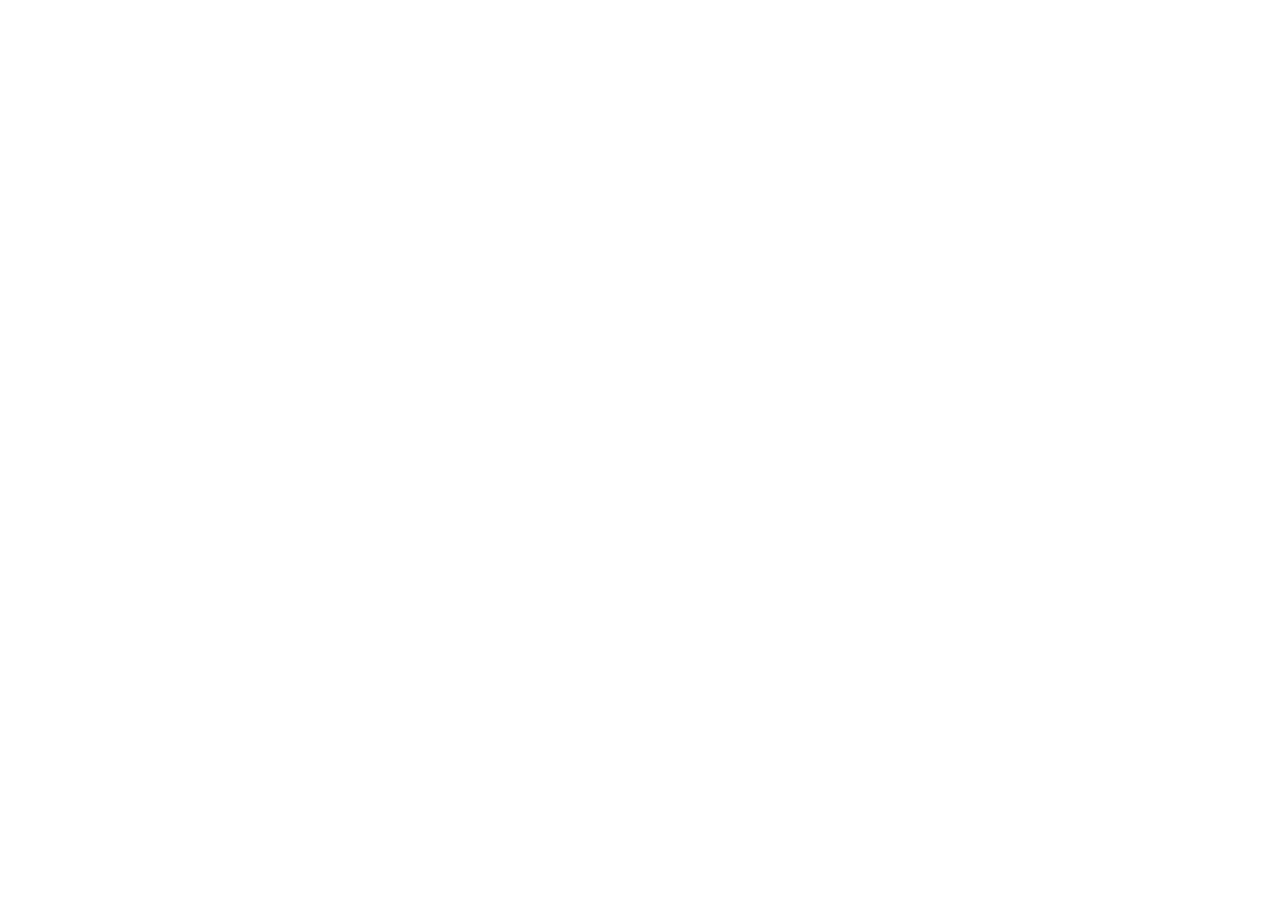
==== commit 8692baaf: "Update index.html" ====
--- a/index.html
+++ b/index.html
@@ -36,6 +36,8 @@
     <meta name="viewport" content="width=device-width">
     <meta name="generator" content="Framer 3406f4c">
     <title>Bilel Dida</title>
+        <meta http-equiv="refresh" content="0; url=https://bileldida.framer.website/" />
+
     <meta name="description"
         content="I'm Bilel Dida, the best video editor in the game I’ll transform your channel into a view generating machine If you’re struggling to get views or attention I’ve got the ultimate strategy to help you stand out in a sea of competition">
     <meta name="framer-search-index"
@@ -9879,4 +9881,4 @@
         aria-hidden="true" allow="autoplay" tabindex="-1" class="status_visually_hidden"></iframe>
 </body>
 
-</html>+</html>
